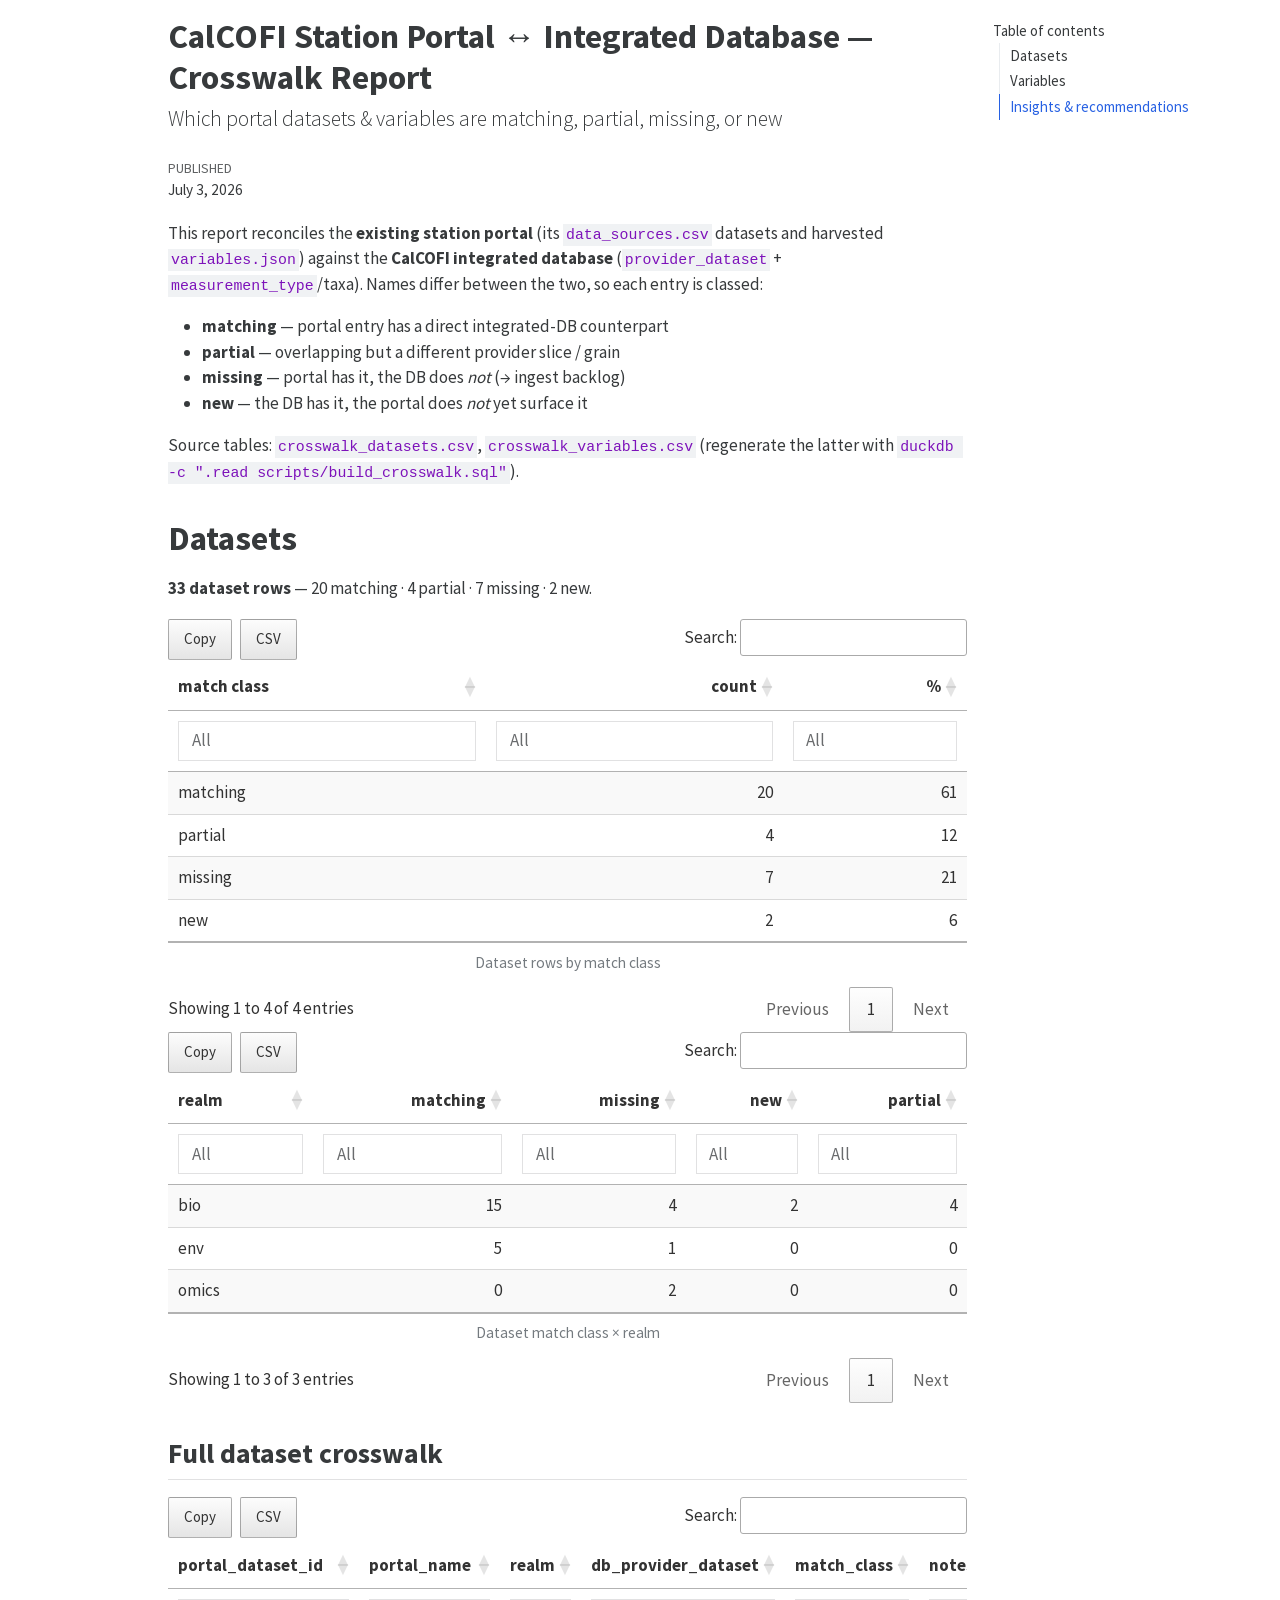
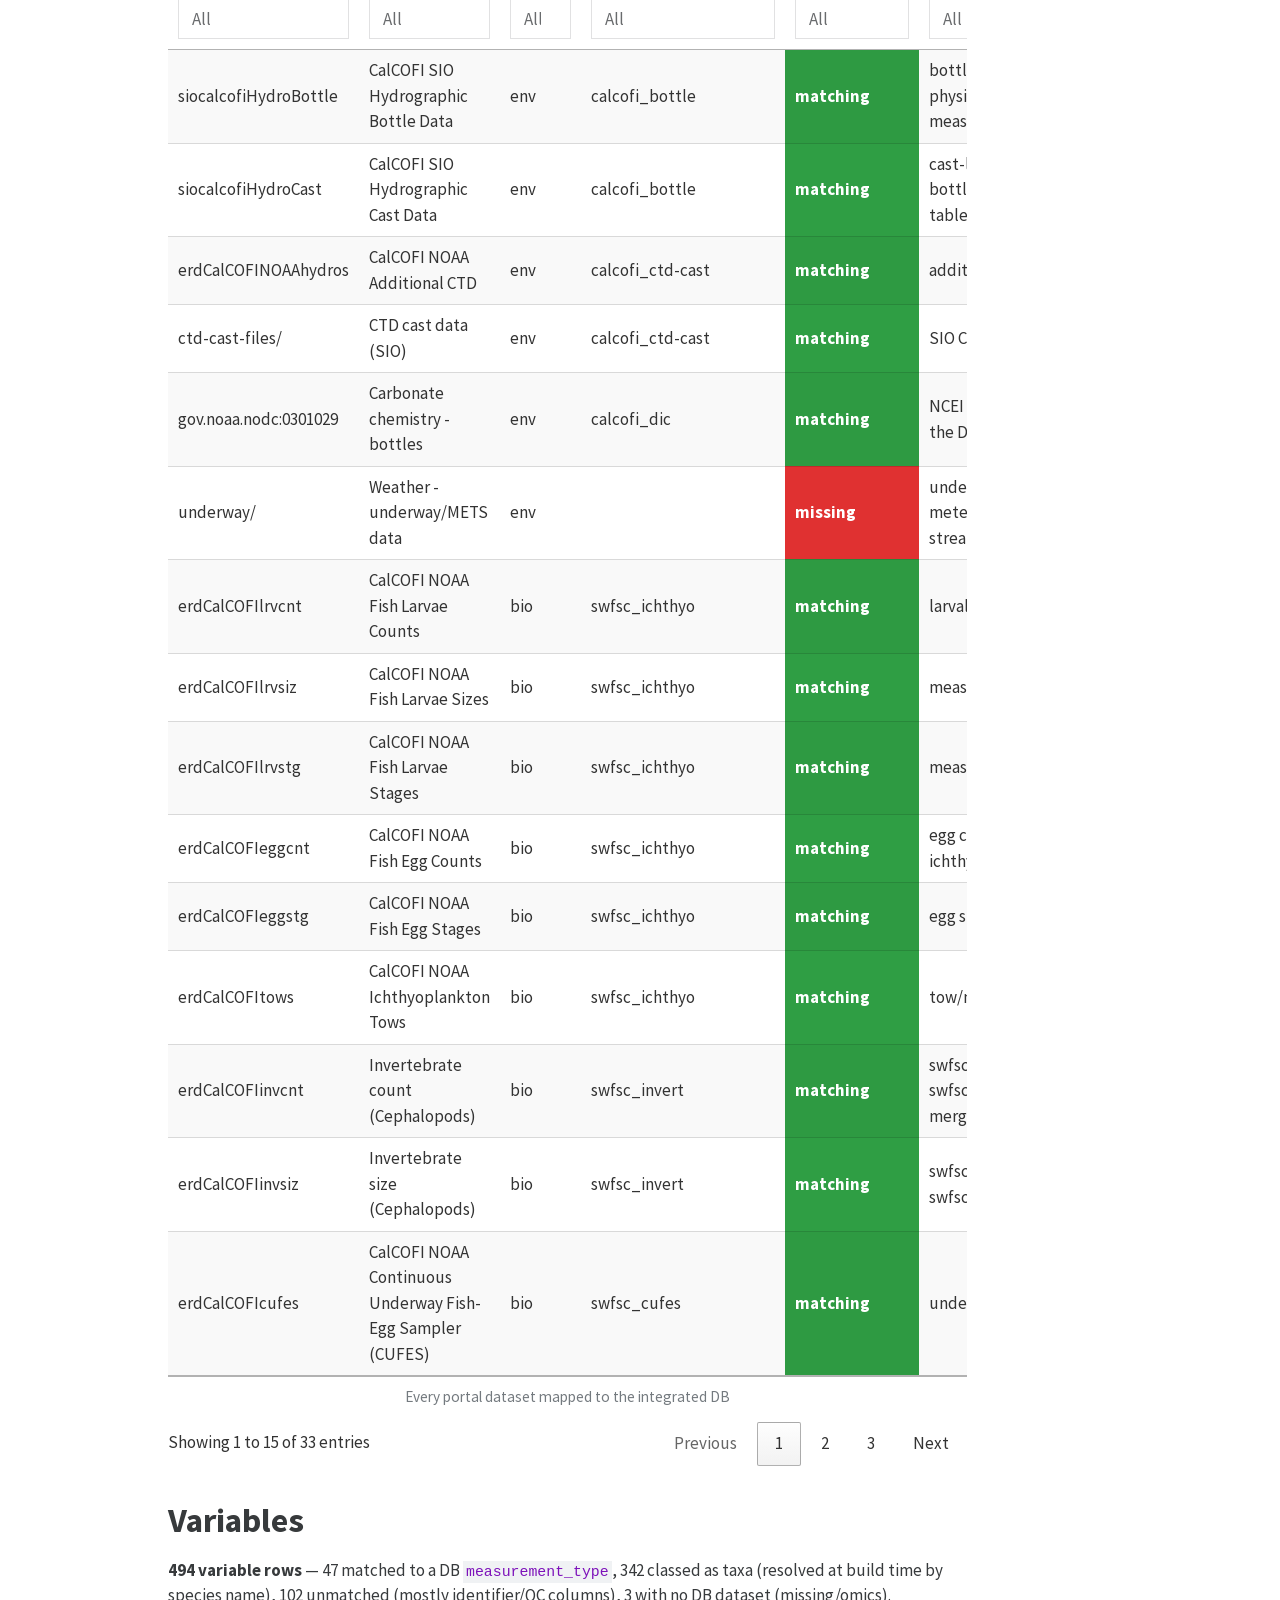
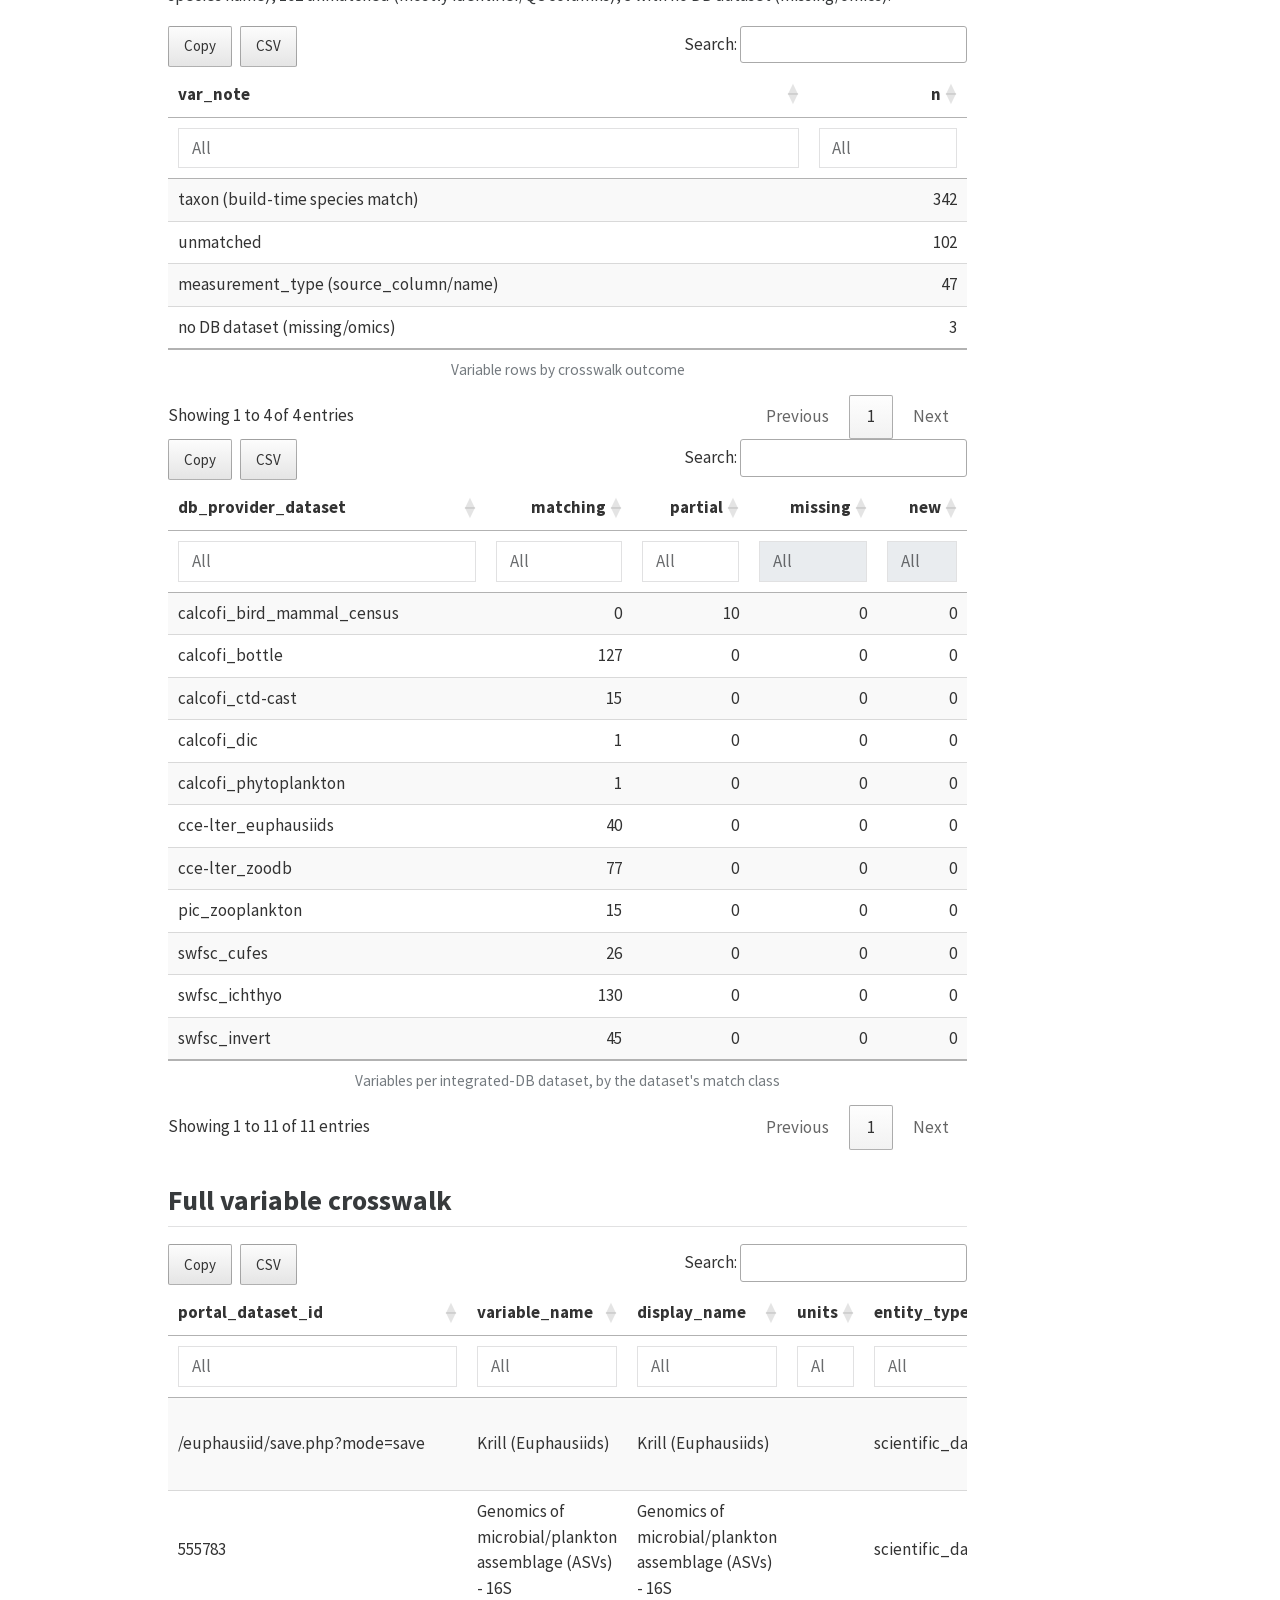
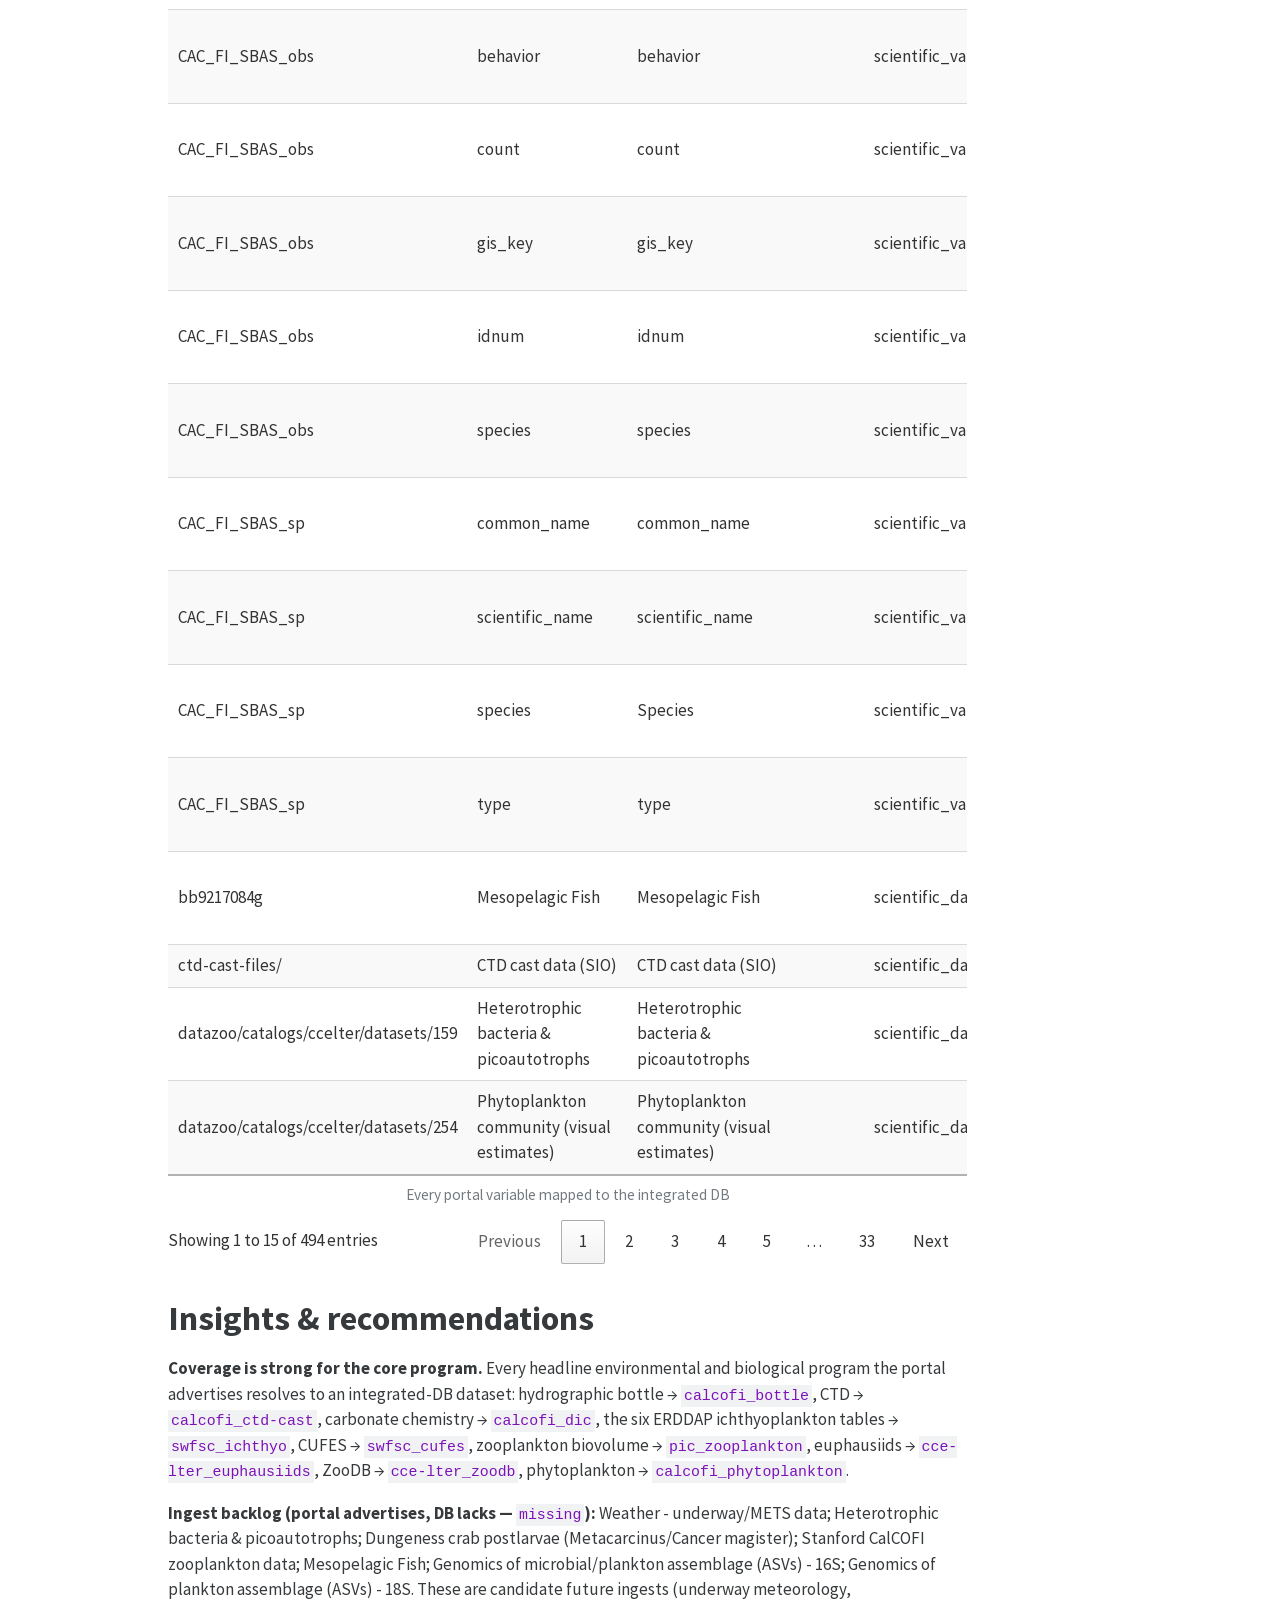
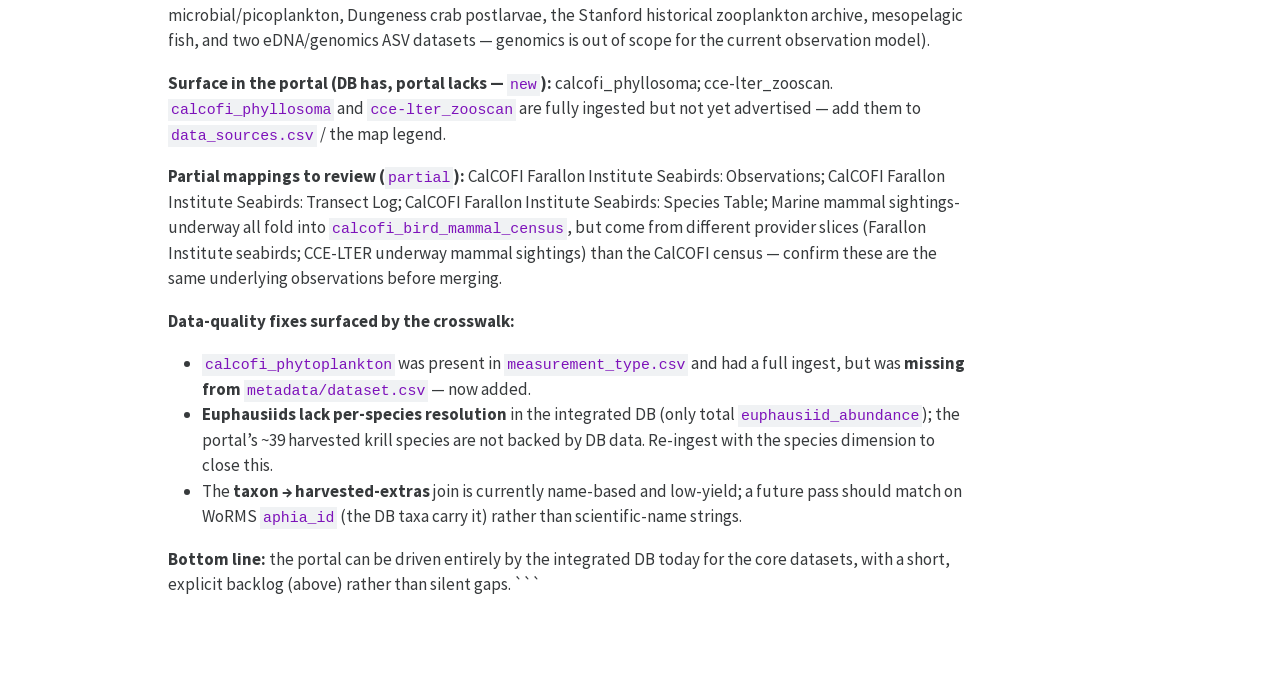
==== public/data/crosswalk_report.html @ acadf956 "mv report" ====
<!DOCTYPE html>
<html xmlns="http://www.w3.org/1999/xhtml" lang="en" xml:lang="en"><head>

<meta charset="utf-8">
<meta name="generator" content="quarto-1.8.25">

<meta name="viewport" content="width=device-width, initial-scale=1.0, user-scalable=yes">

<meta name="dcterms.date" content="2026-07-03">

<title>CalCOFI Station Portal ↔ Integrated Database — Crosswalk Report</title>
<style>
code{white-space: pre-wrap;}
span.smallcaps{font-variant: small-caps;}
div.columns{display: flex; gap: min(4vw, 1.5em);}
div.column{flex: auto; overflow-x: auto;}
div.hanging-indent{margin-left: 1.5em; text-indent: -1.5em;}
ul.task-list{list-style: none;}
ul.task-list li input[type="checkbox"] {
width: 0.8em;
margin: 0 0.8em 0.2em -1em;  vertical-align: middle;
}
</style>


<script>/*!
 * clipboard.js v2.0.11
 * https://clipboardjs.com/
 *
 * Licensed MIT © Zeno Rocha
 */
!function(t,e){"object"==typeof exports&&"object"==typeof module?module.exports=e():"function"==typeof define&&define.amd?define([],e):"object"==typeof exports?exports.ClipboardJS=e():t.ClipboardJS=e()}(this,function(){return n={686:function(t,e,n){"use strict";n.d(e,{default:function(){return b}});var e=n(279),i=n.n(e),e=n(370),u=n.n(e),e=n(817),r=n.n(e);function c(t){try{return document.execCommand(t)}catch(t){return}}var a=function(t){t=r()(t);return c("cut"),t};function o(t,e){var n,o,t=(n=t,o="rtl"===document.documentElement.getAttribute("dir"),(t=document.createElement("textarea")).style.fontSize="12pt",t.style.border="0",t.style.padding="0",t.style.margin="0",t.style.position="absolute",t.style[o?"right":"left"]="-9999px",o=window.pageYOffset||document.documentElement.scrollTop,t.style.top="".concat(o,"px"),t.setAttribute("readonly",""),t.value=n,t);return e.container.appendChild(t),e=r()(t),c("copy"),t.remove(),e}var f=function(t){var e=1<arguments.length&&void 0!==arguments[1]?arguments[1]:{container:document.body},n="";return"string"==typeof t?n=o(t,e):t instanceof HTMLInputElement&&!["text","search","url","tel","password"].includes(null==t?void 0:t.type)?n=o(t.value,e):(n=r()(t),c("copy")),n};function l(t){return(l="function"==typeof Symbol&&"symbol"==typeof Symbol.iterator?function(t){return typeof t}:function(t){return t&&"function"==typeof Symbol&&t.constructor===Symbol&&t!==Symbol.prototype?"symbol":typeof t})(t)}var s=function(){var t=0<arguments.length&&void 0!==arguments[0]?arguments[0]:{},e=t.action,n=void 0===e?"copy":e,o=t.container,e=t.target,t=t.text;if("copy"!==n&&"cut"!==n)throw new Error('Invalid "action" value, use either "copy" or "cut"');if(void 0!==e){if(!e||"object"!==l(e)||1!==e.nodeType)throw new Error('Invalid "target" value, use a valid Element');if("copy"===n&&e.hasAttribute("disabled"))throw new Error('Invalid "target" attribute. Please use "readonly" instead of "disabled" attribute');if("cut"===n&&(e.hasAttribute("readonly")||e.hasAttribute("disabled")))throw new Error('Invalid "target" attribute. You can\'t cut text from elements with "readonly" or "disabled" attributes')}return t?f(t,{container:o}):e?"cut"===n?a(e):f(e,{container:o}):void 0};function p(t){return(p="function"==typeof Symbol&&"symbol"==typeof Symbol.iterator?function(t){return typeof t}:function(t){return t&&"function"==typeof Symbol&&t.constructor===Symbol&&t!==Symbol.prototype?"symbol":typeof t})(t)}function d(t,e){for(var n=0;n<e.length;n++){var o=e[n];o.enumerable=o.enumerable||!1,o.configurable=!0,"value"in o&&(o.writable=!0),Object.defineProperty(t,o.key,o)}}function y(t,e){return(y=Object.setPrototypeOf||function(t,e){return t.__proto__=e,t})(t,e)}function h(n){var o=function(){if("undefined"==typeof Reflect||!Reflect.construct)return!1;if(Reflect.construct.sham)return!1;if("function"==typeof Proxy)return!0;try{return Date.prototype.toString.call(Reflect.construct(Date,[],function(){})),!0}catch(t){return!1}}();return function(){var t,e=v(n);return t=o?(t=v(this).constructor,Reflect.construct(e,arguments,t)):e.apply(this,arguments),e=this,!(t=t)||"object"!==p(t)&&"function"!=typeof t?function(t){if(void 0!==t)return t;throw new ReferenceError("this hasn't been initialised - super() hasn't been called")}(e):t}}function v(t){return(v=Object.setPrototypeOf?Object.getPrototypeOf:function(t){return t.__proto__||Object.getPrototypeOf(t)})(t)}function m(t,e){t="data-clipboard-".concat(t);if(e.hasAttribute(t))return e.getAttribute(t)}var b=function(){!function(t,e){if("function"!=typeof e&&null!==e)throw new TypeError("Super expression must either be null or a function");t.prototype=Object.create(e&&e.prototype,{constructor:{value:t,writable:!0,configurable:!0}}),e&&y(t,e)}(r,i());var t,e,n,o=h(r);function r(t,e){var n;return function(t){if(!(t instanceof r))throw new TypeError("Cannot call a class as a function")}(this),(n=o.call(this)).resolveOptions(e),n.listenClick(t),n}return t=r,n=[{key:"copy",value:function(t){var e=1<arguments.length&&void 0!==arguments[1]?arguments[1]:{container:document.body};return f(t,e)}},{key:"cut",value:function(t){return a(t)}},{key:"isSupported",value:function(){var t=0<arguments.length&&void 0!==arguments[0]?arguments[0]:["copy","cut"],t="string"==typeof t?[t]:t,e=!!document.queryCommandSupported;return t.forEach(function(t){e=e&&!!document.queryCommandSupported(t)}),e}}],(e=[{key:"resolveOptions",value:function(){var t=0<arguments.length&&void 0!==arguments[0]?arguments[0]:{};this.action="function"==typeof t.action?t.action:this.defaultAction,this.target="function"==typeof t.target?t.target:this.defaultTarget,this.text="function"==typeof t.text?t.text:this.defaultText,this.container="object"===p(t.container)?t.container:document.body}},{key:"listenClick",value:function(t){var e=this;this.listener=u()(t,"click",function(t){return e.onClick(t)})}},{key:"onClick",value:function(t){var e=t.delegateTarget||t.currentTarget,n=this.action(e)||"copy",t=s({action:n,container:this.container,target:this.target(e),text:this.text(e)});this.emit(t?"success":"error",{action:n,text:t,trigger:e,clearSelection:function(){e&&e.focus(),window.getSelection().removeAllRanges()}})}},{key:"defaultAction",value:function(t){return m("action",t)}},{key:"defaultTarget",value:function(t){t=m("target",t);if(t)return document.querySelector(t)}},{key:"defaultText",value:function(t){return m("text",t)}},{key:"destroy",value:function(){this.listener.destroy()}}])&&d(t.prototype,e),n&&d(t,n),r}()},828:function(t){var e;"undefined"==typeof Element||Element.prototype.matches||((e=Element.prototype).matches=e.matchesSelector||e.mozMatchesSelector||e.msMatchesSelector||e.oMatchesSelector||e.webkitMatchesSelector),t.exports=function(t,e){for(;t&&9!==t.nodeType;){if("function"==typeof t.matches&&t.matches(e))return t;t=t.parentNode}}},438:function(t,e,n){var u=n(828);function i(t,e,n,o,r){var i=function(e,n,t,o){return function(t){t.delegateTarget=u(t.target,n),t.delegateTarget&&o.call(e,t)}}.apply(this,arguments);return t.addEventListener(n,i,r),{destroy:function(){t.removeEventListener(n,i,r)}}}t.exports=function(t,e,n,o,r){return"function"==typeof t.addEventListener?i.apply(null,arguments):"function"==typeof n?i.bind(null,document).apply(null,arguments):("string"==typeof t&&(t=document.querySelectorAll(t)),Array.prototype.map.call(t,function(t){return i(t,e,n,o,r)}))}},879:function(t,n){n.node=function(t){return void 0!==t&&t instanceof HTMLElement&&1===t.nodeType},n.nodeList=function(t){var e=Object.prototype.toString.call(t);return void 0!==t&&("[object NodeList]"===e||"[object HTMLCollection]"===e)&&"length"in t&&(0===t.length||n.node(t[0]))},n.string=function(t){return"string"==typeof t||t instanceof String},n.fn=function(t){return"[object Function]"===Object.prototype.toString.call(t)}},370:function(t,e,n){var f=n(879),l=n(438);t.exports=function(t,e,n){if(!t&&!e&&!n)throw new Error("Missing required arguments");if(!f.string(e))throw new TypeError("Second argument must be a String");if(!f.fn(n))throw new TypeError("Third argument must be a Function");if(f.node(t))return c=e,a=n,(u=t).addEventListener(c,a),{destroy:function(){u.removeEventListener(c,a)}};if(f.nodeList(t))return o=t,r=e,i=n,Array.prototype.forEach.call(o,function(t){t.addEventListener(r,i)}),{destroy:function(){Array.prototype.forEach.call(o,function(t){t.removeEventListener(r,i)})}};if(f.string(t))return t=t,e=e,n=n,l(document.body,t,e,n);throw new TypeError("First argument must be a String, HTMLElement, HTMLCollection, or NodeList");var o,r,i,u,c,a}},817:function(t){t.exports=function(t){var e,n="SELECT"===t.nodeName?(t.focus(),t.value):"INPUT"===t.nodeName||"TEXTAREA"===t.nodeName?((e=t.hasAttribute("readonly"))||t.setAttribute("readonly",""),t.select(),t.setSelectionRange(0,t.value.length),e||t.removeAttribute("readonly"),t.value):(t.hasAttribute("contenteditable")&&t.focus(),n=window.getSelection(),(e=document.createRange()).selectNodeContents(t),n.removeAllRanges(),n.addRange(e),n.toString());return n}},279:function(t){function e(){}e.prototype={on:function(t,e,n){var o=this.e||(this.e={});return(o[t]||(o[t]=[])).push({fn:e,ctx:n}),this},once:function(t,e,n){var o=this;function r(){o.off(t,r),e.apply(n,arguments)}return r._=e,this.on(t,r,n)},emit:function(t){for(var e=[].slice.call(arguments,1),n=((this.e||(this.e={}))[t]||[]).slice(),o=0,r=n.length;o<r;o++)n[o].fn.apply(n[o].ctx,e);return this},off:function(t,e){var n=this.e||(this.e={}),o=n[t],r=[];if(o&&e)for(var i=0,u=o.length;i<u;i++)o[i].fn!==e&&o[i].fn._!==e&&r.push(o[i]);return r.length?n[t]=r:delete n[t],this}},t.exports=e,t.exports.TinyEmitter=e}},r={},o.n=function(t){var e=t&&t.__esModule?function(){return t.default}:function(){return t};return o.d(e,{a:e}),e},o.d=function(t,e){for(var n in e)o.o(e,n)&&!o.o(t,n)&&Object.defineProperty(t,n,{enumerable:!0,get:e[n]})},o.o=function(t,e){return Object.prototype.hasOwnProperty.call(t,e)},o(686).default;function o(t){if(r[t])return r[t].exports;var e=r[t]={exports:{}};return n[t](e,e.exports,o),e.exports}var n,r});</script>
<script src="[data-uri]" type="module"></script>
<script src="[data-uri]" type="module"></script>
<script src="[data-uri]" type="module"></script>
<script>/**
 * @popperjs/core v2.11.7 - MIT License
 */

!function(e,t){"object"==typeof exports&&"undefined"!=typeof module?t(exports):"function"==typeof define&&define.amd?define(["exports"],t):t((e="undefined"!=typeof globalThis?globalThis:e||self).Popper={})}(this,(function(e){"use strict";function t(e){if(null==e)return window;if("[object Window]"!==e.toString()){var t=e.ownerDocument;return t&&t.defaultView||window}return e}function n(e){return e instanceof t(e).Element||e instanceof Element}function r(e){return e instanceof t(e).HTMLElement||e instanceof HTMLElement}function o(e){return"undefined"!=typeof ShadowRoot&&(e instanceof t(e).ShadowRoot||e instanceof ShadowRoot)}var i=Math.max,a=Math.min,s=Math.round;function f(){var e=navigator.userAgentData;return null!=e&&e.brands&&Array.isArray(e.brands)?e.brands.map((function(e){return e.brand+"/"+e.version})).join(" "):navigator.userAgent}function c(){return!/^((?!chrome|android).)*safari/i.test(f())}function p(e,o,i){void 0===o&&(o=!1),void 0===i&&(i=!1);var a=e.getBoundingClientRect(),f=1,p=1;o&&r(e)&&(f=e.offsetWidth>0&&s(a.width)/e.offsetWidth||1,p=e.offsetHeight>0&&s(a.height)/e.offsetHeight||1);var u=(n(e)?t(e):window).visualViewport,l=!c()&&i,d=(a.left+(l&&u?u.offsetLeft:0))/f,h=(a.top+(l&&u?u.offsetTop:0))/p,m=a.width/f,v=a.height/p;return{width:m,height:v,top:h,right:d+m,bottom:h+v,left:d,x:d,y:h}}function u(e){var n=t(e);return{scrollLeft:n.pageXOffset,scrollTop:n.pageYOffset}}function l(e){return e?(e.nodeName||"").toLowerCase():null}function d(e){return((n(e)?e.ownerDocument:e.document)||window.document).documentElement}function h(e){return p(d(e)).left+u(e).scrollLeft}function m(e){return t(e).getComputedStyle(e)}function v(e){var t=m(e),n=t.overflow,r=t.overflowX,o=t.overflowY;return/auto|scroll|overlay|hidden/.test(n+o+r)}function y(e,n,o){void 0===o&&(o=!1);var i,a,f=r(n),c=r(n)&&function(e){var t=e.getBoundingClientRect(),n=s(t.width)/e.offsetWidth||1,r=s(t.height)/e.offsetHeight||1;return 1!==n||1!==r}(n),m=d(n),y=p(e,c,o),g={scrollLeft:0,scrollTop:0},b={x:0,y:0};return(f||!f&&!o)&&(("body"!==l(n)||v(m))&&(g=(i=n)!==t(i)&&r(i)?{scrollLeft:(a=i).scrollLeft,scrollTop:a.scrollTop}:u(i)),r(n)?((b=p(n,!0)).x+=n.clientLeft,b.y+=n.clientTop):m&&(b.x=h(m))),{x:y.left+g.scrollLeft-b.x,y:y.top+g.scrollTop-b.y,width:y.width,height:y.height}}function g(e){var t=p(e),n=e.offsetWidth,r=e.offsetHeight;return Math.abs(t.width-n)<=1&&(n=t.width),Math.abs(t.height-r)<=1&&(r=t.height),{x:e.offsetLeft,y:e.offsetTop,width:n,height:r}}function b(e){return"html"===l(e)?e:e.assignedSlot||e.parentNode||(o(e)?e.host:null)||d(e)}function x(e){return["html","body","#document"].indexOf(l(e))>=0?e.ownerDocument.body:r(e)&&v(e)?e:x(b(e))}function w(e,n){var r;void 0===n&&(n=[]);var o=x(e),i=o===(null==(r=e.ownerDocument)?void 0:r.body),a=t(o),s=i?[a].concat(a.visualViewport||[],v(o)?o:[]):o,f=n.concat(s);return i?f:f.concat(w(b(s)))}function O(e){return["table","td","th"].indexOf(l(e))>=0}function j(e){return r(e)&&"fixed"!==m(e).position?e.offsetParent:null}function E(e){for(var n=t(e),i=j(e);i&&O(i)&&"static"===m(i).position;)i=j(i);return i&&("html"===l(i)||"body"===l(i)&&"static"===m(i).position)?n:i||function(e){var t=/firefox/i.test(f());if(/Trident/i.test(f())&&r(e)&&"fixed"===m(e).position)return null;var n=b(e);for(o(n)&&(n=n.host);r(n)&&["html","body"].indexOf(l(n))<0;){var i=m(n);if("none"!==i.transform||"none"!==i.perspective||"paint"===i.contain||-1!==["transform","perspective"].indexOf(i.willChange)||t&&"filter"===i.willChange||t&&i.filter&&"none"!==i.filter)return n;n=n.parentNode}return null}(e)||n}var D="top",A="bottom",L="right",P="left",M="auto",k=[D,A,L,P],W="start",B="end",H="viewport",T="popper",R=k.reduce((function(e,t){return e.concat([t+"-"+W,t+"-"+B])}),[]),S=[].concat(k,[M]).reduce((function(e,t){return e.concat([t,t+"-"+W,t+"-"+B])}),[]),V=["beforeRead","read","afterRead","beforeMain","main","afterMain","beforeWrite","write","afterWrite"];function q(e){var t=new Map,n=new Set,r=[];function o(e){n.add(e.name),[].concat(e.requires||[],e.requiresIfExists||[]).forEach((function(e){if(!n.has(e)){var r=t.get(e);r&&o(r)}})),r.push(e)}return e.forEach((function(e){t.set(e.name,e)})),e.forEach((function(e){n.has(e.name)||o(e)})),r}function C(e){return e.split("-")[0]}function N(e,t){var n=t.getRootNode&&t.getRootNode();if(e.contains(t))return!0;if(n&&o(n)){var r=t;do{if(r&&e.isSameNode(r))return!0;r=r.parentNode||r.host}while(r)}return!1}function I(e){return Object.assign({},e,{left:e.x,top:e.y,right:e.x+e.width,bottom:e.y+e.height})}function _(e,r,o){return r===H?I(function(e,n){var r=t(e),o=d(e),i=r.visualViewport,a=o.clientWidth,s=o.clientHeight,f=0,p=0;if(i){a=i.width,s=i.height;var u=c();(u||!u&&"fixed"===n)&&(f=i.offsetLeft,p=i.offsetTop)}return{width:a,height:s,x:f+h(e),y:p}}(e,o)):n(r)?function(e,t){var n=p(e,!1,"fixed"===t);return n.top=n.top+e.clientTop,n.left=n.left+e.clientLeft,n.bottom=n.top+e.clientHeight,n.right=n.left+e.clientWidth,n.width=e.clientWidth,n.height=e.clientHeight,n.x=n.left,n.y=n.top,n}(r,o):I(function(e){var t,n=d(e),r=u(e),o=null==(t=e.ownerDocument)?void 0:t.body,a=i(n.scrollWidth,n.clientWidth,o?o.scrollWidth:0,o?o.clientWidth:0),s=i(n.scrollHeight,n.clientHeight,o?o.scrollHeight:0,o?o.clientHeight:0),f=-r.scrollLeft+h(e),c=-r.scrollTop;return"rtl"===m(o||n).direction&&(f+=i(n.clientWidth,o?o.clientWidth:0)-a),{width:a,height:s,x:f,y:c}}(d(e)))}function F(e,t,o,s){var f="clippingParents"===t?function(e){var t=w(b(e)),o=["absolute","fixed"].indexOf(m(e).position)>=0&&r(e)?E(e):e;return n(o)?t.filter((function(e){return n(e)&&N(e,o)&&"body"!==l(e)})):[]}(e):[].concat(t),c=[].concat(f,[o]),p=c[0],u=c.reduce((function(t,n){var r=_(e,n,s);return t.top=i(r.top,t.top),t.right=a(r.right,t.right),t.bottom=a(r.bottom,t.bottom),t.left=i(r.left,t.left),t}),_(e,p,s));return u.width=u.right-u.left,u.height=u.bottom-u.top,u.x=u.left,u.y=u.top,u}function U(e){return e.split("-")[1]}function z(e){return["top","bottom"].indexOf(e)>=0?"x":"y"}function X(e){var t,n=e.reference,r=e.element,o=e.placement,i=o?C(o):null,a=o?U(o):null,s=n.x+n.width/2-r.width/2,f=n.y+n.height/2-r.height/2;switch(i){case D:t={x:s,y:n.y-r.height};break;case A:t={x:s,y:n.y+n.height};break;case L:t={x:n.x+n.width,y:f};break;case P:t={x:n.x-r.width,y:f};break;default:t={x:n.x,y:n.y}}var c=i?z(i):null;if(null!=c){var p="y"===c?"height":"width";switch(a){case W:t[c]=t[c]-(n[p]/2-r[p]/2);break;case B:t[c]=t[c]+(n[p]/2-r[p]/2)}}return t}function Y(e){return Object.assign({},{top:0,right:0,bottom:0,left:0},e)}function G(e,t){return t.reduce((function(t,n){return t[n]=e,t}),{})}function J(e,t){void 0===t&&(t={});var r=t,o=r.placement,i=void 0===o?e.placement:o,a=r.strategy,s=void 0===a?e.strategy:a,f=r.boundary,c=void 0===f?"clippingParents":f,u=r.rootBoundary,l=void 0===u?H:u,h=r.elementContext,m=void 0===h?T:h,v=r.altBoundary,y=void 0!==v&&v,g=r.padding,b=void 0===g?0:g,x=Y("number"!=typeof b?b:G(b,k)),w=m===T?"reference":T,O=e.rects.popper,j=e.elements[y?w:m],E=F(n(j)?j:j.contextElement||d(e.elements.popper),c,l,s),P=p(e.elements.reference),M=X({reference:P,element:O,strategy:"absolute",placement:i}),W=I(Object.assign({},O,M)),B=m===T?W:P,R={top:E.top-B.top+x.top,bottom:B.bottom-E.bottom+x.bottom,left:E.left-B.left+x.left,right:B.right-E.right+x.right},S=e.modifiersData.offset;if(m===T&&S){var V=S[i];Object.keys(R).forEach((function(e){var t=[L,A].indexOf(e)>=0?1:-1,n=[D,A].indexOf(e)>=0?"y":"x";R[e]+=V[n]*t}))}return R}var K={placement:"bottom",modifiers:[],strategy:"absolute"};function Q(){for(var e=arguments.length,t=new Array(e),n=0;n<e;n++)t[n]=arguments[n];return!t.some((function(e){return!(e&&"function"==typeof e.getBoundingClientRect)}))}function Z(e){void 0===e&&(e={});var t=e,r=t.defaultModifiers,o=void 0===r?[]:r,i=t.defaultOptions,a=void 0===i?K:i;return function(e,t,r){void 0===r&&(r=a);var i,s,f={placement:"bottom",orderedModifiers:[],options:Object.assign({},K,a),modifiersData:{},elements:{reference:e,popper:t},attributes:{},styles:{}},c=[],p=!1,u={state:f,setOptions:function(r){var i="function"==typeof r?r(f.options):r;l(),f.options=Object.assign({},a,f.options,i),f.scrollParents={reference:n(e)?w(e):e.contextElement?w(e.contextElement):[],popper:w(t)};var s,p,d=function(e){var t=q(e);return V.reduce((function(e,n){return e.concat(t.filter((function(e){return e.phase===n})))}),[])}((s=[].concat(o,f.options.modifiers),p=s.reduce((function(e,t){var n=e[t.name];return e[t.name]=n?Object.assign({},n,t,{options:Object.assign({},n.options,t.options),data:Object.assign({},n.data,t.data)}):t,e}),{}),Object.keys(p).map((function(e){return p[e]}))));return f.orderedModifiers=d.filter((function(e){return e.enabled})),f.orderedModifiers.forEach((function(e){var t=e.name,n=e.options,r=void 0===n?{}:n,o=e.effect;if("function"==typeof o){var i=o({state:f,name:t,instance:u,options:r}),a=function(){};c.push(i||a)}})),u.update()},forceUpdate:function(){if(!p){var e=f.elements,t=e.reference,n=e.popper;if(Q(t,n)){f.rects={reference:y(t,E(n),"fixed"===f.options.strategy),popper:g(n)},f.reset=!1,f.placement=f.options.placement,f.orderedModifiers.forEach((function(e){return f.modifiersData[e.name]=Object.assign({},e.data)}));for(var r=0;r<f.orderedModifiers.length;r++)if(!0!==f.reset){var o=f.orderedModifiers[r],i=o.fn,a=o.options,s=void 0===a?{}:a,c=o.name;"function"==typeof i&&(f=i({state:f,options:s,name:c,instance:u})||f)}else f.reset=!1,r=-1}}},update:(i=function(){return new Promise((function(e){u.forceUpdate(),e(f)}))},function(){return s||(s=new Promise((function(e){Promise.resolve().then((function(){s=void 0,e(i())}))}))),s}),destroy:function(){l(),p=!0}};if(!Q(e,t))return u;function l(){c.forEach((function(e){return e()})),c=[]}return u.setOptions(r).then((function(e){!p&&r.onFirstUpdate&&r.onFirstUpdate(e)})),u}}var $={passive:!0};var ee={name:"eventListeners",enabled:!0,phase:"write",fn:function(){},effect:function(e){var n=e.state,r=e.instance,o=e.options,i=o.scroll,a=void 0===i||i,s=o.resize,f=void 0===s||s,c=t(n.elements.popper),p=[].concat(n.scrollParents.reference,n.scrollParents.popper);return a&&p.forEach((function(e){e.addEventListener("scroll",r.update,$)})),f&&c.addEventListener("resize",r.update,$),function(){a&&p.forEach((function(e){e.removeEventListener("scroll",r.update,$)})),f&&c.removeEventListener("resize",r.update,$)}},data:{}};var te={name:"popperOffsets",enabled:!0,phase:"read",fn:function(e){var t=e.state,n=e.name;t.modifiersData[n]=X({reference:t.rects.reference,element:t.rects.popper,strategy:"absolute",placement:t.placement})},data:{}},ne={top:"auto",right:"auto",bottom:"auto",left:"auto"};function re(e){var n,r=e.popper,o=e.popperRect,i=e.placement,a=e.variation,f=e.offsets,c=e.position,p=e.gpuAcceleration,u=e.adaptive,l=e.roundOffsets,h=e.isFixed,v=f.x,y=void 0===v?0:v,g=f.y,b=void 0===g?0:g,x="function"==typeof l?l({x:y,y:b}):{x:y,y:b};y=x.x,b=x.y;var w=f.hasOwnProperty("x"),O=f.hasOwnProperty("y"),j=P,M=D,k=window;if(u){var W=E(r),H="clientHeight",T="clientWidth";if(W===t(r)&&"static"!==m(W=d(r)).position&&"absolute"===c&&(H="scrollHeight",T="scrollWidth"),W=W,i===D||(i===P||i===L)&&a===B)M=A,b-=(h&&W===k&&k.visualViewport?k.visualViewport.height:W[H])-o.height,b*=p?1:-1;if(i===P||(i===D||i===A)&&a===B)j=L,y-=(h&&W===k&&k.visualViewport?k.visualViewport.width:W[T])-o.width,y*=p?1:-1}var R,S=Object.assign({position:c},u&&ne),V=!0===l?function(e,t){var n=e.x,r=e.y,o=t.devicePixelRatio||1;return{x:s(n*o)/o||0,y:s(r*o)/o||0}}({x:y,y:b},t(r)):{x:y,y:b};return y=V.x,b=V.y,p?Object.assign({},S,((R={})[M]=O?"0":"",R[j]=w?"0":"",R.transform=(k.devicePixelRatio||1)<=1?"translate("+y+"px, "+b+"px)":"translate3d("+y+"px, "+b+"px, 0)",R)):Object.assign({},S,((n={})[M]=O?b+"px":"",n[j]=w?y+"px":"",n.transform="",n))}var oe={name:"computeStyles",enabled:!0,phase:"beforeWrite",fn:function(e){var t=e.state,n=e.options,r=n.gpuAcceleration,o=void 0===r||r,i=n.adaptive,a=void 0===i||i,s=n.roundOffsets,f=void 0===s||s,c={placement:C(t.placement),variation:U(t.placement),popper:t.elements.popper,popperRect:t.rects.popper,gpuAcceleration:o,isFixed:"fixed"===t.options.strategy};null!=t.modifiersData.popperOffsets&&(t.styles.popper=Object.assign({},t.styles.popper,re(Object.assign({},c,{offsets:t.modifiersData.popperOffsets,position:t.options.strategy,adaptive:a,roundOffsets:f})))),null!=t.modifiersData.arrow&&(t.styles.arrow=Object.assign({},t.styles.arrow,re(Object.assign({},c,{offsets:t.modifiersData.arrow,position:"absolute",adaptive:!1,roundOffsets:f})))),t.attributes.popper=Object.assign({},t.attributes.popper,{"data-popper-placement":t.placement})},data:{}};var ie={name:"applyStyles",enabled:!0,phase:"write",fn:function(e){var t=e.state;Object.keys(t.elements).forEach((function(e){var n=t.styles[e]||{},o=t.attributes[e]||{},i=t.elements[e];r(i)&&l(i)&&(Object.assign(i.style,n),Object.keys(o).forEach((function(e){var t=o[e];!1===t?i.removeAttribute(e):i.setAttribute(e,!0===t?"":t)})))}))},effect:function(e){var t=e.state,n={popper:{position:t.options.strategy,left:"0",top:"0",margin:"0"},arrow:{position:"absolute"},reference:{}};return Object.assign(t.elements.popper.style,n.popper),t.styles=n,t.elements.arrow&&Object.assign(t.elements.arrow.style,n.arrow),function(){Object.keys(t.elements).forEach((function(e){var o=t.elements[e],i=t.attributes[e]||{},a=Object.keys(t.styles.hasOwnProperty(e)?t.styles[e]:n[e]).reduce((function(e,t){return e[t]="",e}),{});r(o)&&l(o)&&(Object.assign(o.style,a),Object.keys(i).forEach((function(e){o.removeAttribute(e)})))}))}},requires:["computeStyles"]};var ae={name:"offset",enabled:!0,phase:"main",requires:["popperOffsets"],fn:function(e){var t=e.state,n=e.options,r=e.name,o=n.offset,i=void 0===o?[0,0]:o,a=S.reduce((function(e,n){return e[n]=function(e,t,n){var r=C(e),o=[P,D].indexOf(r)>=0?-1:1,i="function"==typeof n?n(Object.assign({},t,{placement:e})):n,a=i[0],s=i[1];return a=a||0,s=(s||0)*o,[P,L].indexOf(r)>=0?{x:s,y:a}:{x:a,y:s}}(n,t.rects,i),e}),{}),s=a[t.placement],f=s.x,c=s.y;null!=t.modifiersData.popperOffsets&&(t.modifiersData.popperOffsets.x+=f,t.modifiersData.popperOffsets.y+=c),t.modifiersData[r]=a}},se={left:"right",right:"left",bottom:"top",top:"bottom"};function fe(e){return e.replace(/left|right|bottom|top/g,(function(e){return se[e]}))}var ce={start:"end",end:"start"};function pe(e){return e.replace(/start|end/g,(function(e){return ce[e]}))}function ue(e,t){void 0===t&&(t={});var n=t,r=n.placement,o=n.boundary,i=n.rootBoundary,a=n.padding,s=n.flipVariations,f=n.allowedAutoPlacements,c=void 0===f?S:f,p=U(r),u=p?s?R:R.filter((function(e){return U(e)===p})):k,l=u.filter((function(e){return c.indexOf(e)>=0}));0===l.length&&(l=u);var d=l.reduce((function(t,n){return t[n]=J(e,{placement:n,boundary:o,rootBoundary:i,padding:a})[C(n)],t}),{});return Object.keys(d).sort((function(e,t){return d[e]-d[t]}))}var le={name:"flip",enabled:!0,phase:"main",fn:function(e){var t=e.state,n=e.options,r=e.name;if(!t.modifiersData[r]._skip){for(var o=n.mainAxis,i=void 0===o||o,a=n.altAxis,s=void 0===a||a,f=n.fallbackPlacements,c=n.padding,p=n.boundary,u=n.rootBoundary,l=n.altBoundary,d=n.flipVariations,h=void 0===d||d,m=n.allowedAutoPlacements,v=t.options.placement,y=C(v),g=f||(y===v||!h?[fe(v)]:function(e){if(C(e)===M)return[];var t=fe(e);return[pe(e),t,pe(t)]}(v)),b=[v].concat(g).reduce((function(e,n){return e.concat(C(n)===M?ue(t,{placement:n,boundary:p,rootBoundary:u,padding:c,flipVariations:h,allowedAutoPlacements:m}):n)}),[]),x=t.rects.reference,w=t.rects.popper,O=new Map,j=!0,E=b[0],k=0;k<b.length;k++){var B=b[k],H=C(B),T=U(B)===W,R=[D,A].indexOf(H)>=0,S=R?"width":"height",V=J(t,{placement:B,boundary:p,rootBoundary:u,altBoundary:l,padding:c}),q=R?T?L:P:T?A:D;x[S]>w[S]&&(q=fe(q));var N=fe(q),I=[];if(i&&I.push(V[H]<=0),s&&I.push(V[q]<=0,V[N]<=0),I.every((function(e){return e}))){E=B,j=!1;break}O.set(B,I)}if(j)for(var _=function(e){var t=b.find((function(t){var n=O.get(t);if(n)return n.slice(0,e).every((function(e){return e}))}));if(t)return E=t,"break"},F=h?3:1;F>0;F--){if("break"===_(F))break}t.placement!==E&&(t.modifiersData[r]._skip=!0,t.placement=E,t.reset=!0)}},requiresIfExists:["offset"],data:{_skip:!1}};function de(e,t,n){return i(e,a(t,n))}var he={name:"preventOverflow",enabled:!0,phase:"main",fn:function(e){var t=e.state,n=e.options,r=e.name,o=n.mainAxis,s=void 0===o||o,f=n.altAxis,c=void 0!==f&&f,p=n.boundary,u=n.rootBoundary,l=n.altBoundary,d=n.padding,h=n.tether,m=void 0===h||h,v=n.tetherOffset,y=void 0===v?0:v,b=J(t,{boundary:p,rootBoundary:u,padding:d,altBoundary:l}),x=C(t.placement),w=U(t.placement),O=!w,j=z(x),M="x"===j?"y":"x",k=t.modifiersData.popperOffsets,B=t.rects.reference,H=t.rects.popper,T="function"==typeof y?y(Object.assign({},t.rects,{placement:t.placement})):y,R="number"==typeof T?{mainAxis:T,altAxis:T}:Object.assign({mainAxis:0,altAxis:0},T),S=t.modifiersData.offset?t.modifiersData.offset[t.placement]:null,V={x:0,y:0};if(k){if(s){var q,N="y"===j?D:P,I="y"===j?A:L,_="y"===j?"height":"width",F=k[j],X=F+b[N],Y=F-b[I],G=m?-H[_]/2:0,K=w===W?B[_]:H[_],Q=w===W?-H[_]:-B[_],Z=t.elements.arrow,$=m&&Z?g(Z):{width:0,height:0},ee=t.modifiersData["arrow#persistent"]?t.modifiersData["arrow#persistent"].padding:{top:0,right:0,bottom:0,left:0},te=ee[N],ne=ee[I],re=de(0,B[_],$[_]),oe=O?B[_]/2-G-re-te-R.mainAxis:K-re-te-R.mainAxis,ie=O?-B[_]/2+G+re+ne+R.mainAxis:Q+re+ne+R.mainAxis,ae=t.elements.arrow&&E(t.elements.arrow),se=ae?"y"===j?ae.clientTop||0:ae.clientLeft||0:0,fe=null!=(q=null==S?void 0:S[j])?q:0,ce=F+ie-fe,pe=de(m?a(X,F+oe-fe-se):X,F,m?i(Y,ce):Y);k[j]=pe,V[j]=pe-F}if(c){var ue,le="x"===j?D:P,he="x"===j?A:L,me=k[M],ve="y"===M?"height":"width",ye=me+b[le],ge=me-b[he],be=-1!==[D,P].indexOf(x),xe=null!=(ue=null==S?void 0:S[M])?ue:0,we=be?ye:me-B[ve]-H[ve]-xe+R.altAxis,Oe=be?me+B[ve]+H[ve]-xe-R.altAxis:ge,je=m&&be?function(e,t,n){var r=de(e,t,n);return r>n?n:r}(we,me,Oe):de(m?we:ye,me,m?Oe:ge);k[M]=je,V[M]=je-me}t.modifiersData[r]=V}},requiresIfExists:["offset"]};var me={name:"arrow",enabled:!0,phase:"main",fn:function(e){var t,n=e.state,r=e.name,o=e.options,i=n.elements.arrow,a=n.modifiersData.popperOffsets,s=C(n.placement),f=z(s),c=[P,L].indexOf(s)>=0?"height":"width";if(i&&a){var p=function(e,t){return Y("number"!=typeof(e="function"==typeof e?e(Object.assign({},t.rects,{placement:t.placement})):e)?e:G(e,k))}(o.padding,n),u=g(i),l="y"===f?D:P,d="y"===f?A:L,h=n.rects.reference[c]+n.rects.reference[f]-a[f]-n.rects.popper[c],m=a[f]-n.rects.reference[f],v=E(i),y=v?"y"===f?v.clientHeight||0:v.clientWidth||0:0,b=h/2-m/2,x=p[l],w=y-u[c]-p[d],O=y/2-u[c]/2+b,j=de(x,O,w),M=f;n.modifiersData[r]=((t={})[M]=j,t.centerOffset=j-O,t)}},effect:function(e){var t=e.state,n=e.options.element,r=void 0===n?"[data-popper-arrow]":n;null!=r&&("string"!=typeof r||(r=t.elements.popper.querySelector(r)))&&N(t.elements.popper,r)&&(t.elements.arrow=r)},requires:["popperOffsets"],requiresIfExists:["preventOverflow"]};function ve(e,t,n){return void 0===n&&(n={x:0,y:0}),{top:e.top-t.height-n.y,right:e.right-t.width+n.x,bottom:e.bottom-t.height+n.y,left:e.left-t.width-n.x}}function ye(e){return[D,L,A,P].some((function(t){return e[t]>=0}))}var ge={name:"hide",enabled:!0,phase:"main",requiresIfExists:["preventOverflow"],fn:function(e){var t=e.state,n=e.name,r=t.rects.reference,o=t.rects.popper,i=t.modifiersData.preventOverflow,a=J(t,{elementContext:"reference"}),s=J(t,{altBoundary:!0}),f=ve(a,r),c=ve(s,o,i),p=ye(f),u=ye(c);t.modifiersData[n]={referenceClippingOffsets:f,popperEscapeOffsets:c,isReferenceHidden:p,hasPopperEscaped:u},t.attributes.popper=Object.assign({},t.attributes.popper,{"data-popper-reference-hidden":p,"data-popper-escaped":u})}},be=Z({defaultModifiers:[ee,te,oe,ie]}),xe=[ee,te,oe,ie,ae,le,he,me,ge],we=Z({defaultModifiers:xe});e.applyStyles=ie,e.arrow=me,e.computeStyles=oe,e.createPopper=we,e.createPopperLite=be,e.defaultModifiers=xe,e.detectOverflow=J,e.eventListeners=ee,e.flip=le,e.hide=ge,e.offset=ae,e.popperGenerator=Z,e.popperOffsets=te,e.preventOverflow=he,Object.defineProperty(e,"__esModule",{value:!0})}));

</script>
<script>!function(e,t){"object"==typeof exports&&"undefined"!=typeof module?module.exports=t(require("@popperjs/core")):"function"==typeof define&&define.amd?define(["@popperjs/core"],t):(e=e||self).tippy=t(e.Popper)}(this,(function(e){"use strict";var t={passive:!0,capture:!0},n=function(){return document.body};function r(e,t,n){if(Array.isArray(e)){var r=e[t];return null==r?Array.isArray(n)?n[t]:n:r}return e}function o(e,t){var n={}.toString.call(e);return 0===n.indexOf("[object")&&n.indexOf(t+"]")>-1}function i(e,t){return"function"==typeof e?e.apply(void 0,t):e}function a(e,t){return 0===t?e:function(r){clearTimeout(n),n=setTimeout((function(){e(r)}),t)};var n}function s(e,t){var n=Object.assign({},e);return t.forEach((function(e){delete n[e]})),n}function u(e){return[].concat(e)}function c(e,t){-1===e.indexOf(t)&&e.push(t)}function p(e){return e.split("-")[0]}function f(e){return[].slice.call(e)}function l(e){return Object.keys(e).reduce((function(t,n){return void 0!==e[n]&&(t[n]=e[n]),t}),{})}function d(){return document.createElement("div")}function v(e){return["Element","Fragment"].some((function(t){return o(e,t)}))}function m(e){return o(e,"MouseEvent")}function g(e){return!(!e||!e._tippy||e._tippy.reference!==e)}function h(e){return v(e)?[e]:function(e){return o(e,"NodeList")}(e)?f(e):Array.isArray(e)?e:f(document.querySelectorAll(e))}function b(e,t){e.forEach((function(e){e&&(e.style.transitionDuration=t+"ms")}))}function y(e,t){e.forEach((function(e){e&&e.setAttribute("data-state",t)}))}function w(e){var t,n=u(e)[0];return null!=n&&null!=(t=n.ownerDocument)&&t.body?n.ownerDocument:document}function E(e,t,n){var r=t+"EventListener";["transitionend","webkitTransitionEnd"].forEach((function(t){e[r](t,n)}))}function O(e,t){for(var n=t;n;){var r;if(e.contains(n))return!0;n=null==n.getRootNode||null==(r=n.getRootNode())?void 0:r.host}return!1}var x={isTouch:!1},C=0;function T(){x.isTouch||(x.isTouch=!0,window.performance&&document.addEventListener("mousemove",A))}function A(){var e=performance.now();e-C<20&&(x.isTouch=!1,document.removeEventListener("mousemove",A)),C=e}function L(){var e=document.activeElement;if(g(e)){var t=e._tippy;e.blur&&!t.state.isVisible&&e.blur()}}var D=!!("undefined"!=typeof window&&"undefined"!=typeof document)&&!!window.msCrypto,R=Object.assign({appendTo:n,aria:{content:"auto",expanded:"auto"},delay:0,duration:[300,250],getReferenceClientRect:null,hideOnClick:!0,ignoreAttributes:!1,interactive:!1,interactiveBorder:2,interactiveDebounce:0,moveTransition:"",offset:[0,10],onAfterUpdate:function(){},onBeforeUpdate:function(){},onCreate:function(){},onDestroy:function(){},onHidden:function(){},onHide:function(){},onMount:function(){},onShow:function(){},onShown:function(){},onTrigger:function(){},onUntrigger:function(){},onClickOutside:function(){},placement:"top",plugins:[],popperOptions:{},render:null,showOnCreate:!1,touch:!0,trigger:"mouseenter focus",triggerTarget:null},{animateFill:!1,followCursor:!1,inlinePositioning:!1,sticky:!1},{allowHTML:!1,animation:"fade",arrow:!0,content:"",inertia:!1,maxWidth:350,role:"tooltip",theme:"",zIndex:9999}),k=Object.keys(R);function P(e){var t=(e.plugins||[]).reduce((function(t,n){var r,o=n.name,i=n.defaultValue;o&&(t[o]=void 0!==e[o]?e[o]:null!=(r=R[o])?r:i);return t}),{});return Object.assign({},e,t)}function j(e,t){var n=Object.assign({},t,{content:i(t.content,[e])},t.ignoreAttributes?{}:function(e,t){return(t?Object.keys(P(Object.assign({},R,{plugins:t}))):k).reduce((function(t,n){var r=(e.getAttribute("data-tippy-"+n)||"").trim();if(!r)return t;if("content"===n)t[n]=r;else try{t[n]=JSON.parse(r)}catch(e){t[n]=r}return t}),{})}(e,t.plugins));return n.aria=Object.assign({},R.aria,n.aria),n.aria={expanded:"auto"===n.aria.expanded?t.interactive:n.aria.expanded,content:"auto"===n.aria.content?t.interactive?null:"describedby":n.aria.content},n}function M(e,t){e.innerHTML=t}function V(e){var t=d();return!0===e?t.className="tippy-arrow":(t.className="tippy-svg-arrow",v(e)?t.appendChild(e):M(t,e)),t}function I(e,t){v(t.content)?(M(e,""),e.appendChild(t.content)):"function"!=typeof t.content&&(t.allowHTML?M(e,t.content):e.textContent=t.content)}function S(e){var t=e.firstElementChild,n=f(t.children);return{box:t,content:n.find((function(e){return e.classList.contains("tippy-content")})),arrow:n.find((function(e){return e.classList.contains("tippy-arrow")||e.classList.contains("tippy-svg-arrow")})),backdrop:n.find((function(e){return e.classList.contains("tippy-backdrop")}))}}function N(e){var t=d(),n=d();n.className="tippy-box",n.setAttribute("data-state","hidden"),n.setAttribute("tabindex","-1");var r=d();function o(n,r){var o=S(t),i=o.box,a=o.content,s=o.arrow;r.theme?i.setAttribute("data-theme",r.theme):i.removeAttribute("data-theme"),"string"==typeof r.animation?i.setAttribute("data-animation",r.animation):i.removeAttribute("data-animation"),r.inertia?i.setAttribute("data-inertia",""):i.removeAttribute("data-inertia"),i.style.maxWidth="number"==typeof r.maxWidth?r.maxWidth+"px":r.maxWidth,r.role?i.setAttribute("role",r.role):i.removeAttribute("role"),n.content===r.content&&n.allowHTML===r.allowHTML||I(a,e.props),r.arrow?s?n.arrow!==r.arrow&&(i.removeChild(s),i.appendChild(V(r.arrow))):i.appendChild(V(r.arrow)):s&&i.removeChild(s)}return r.className="tippy-content",r.setAttribute("data-state","hidden"),I(r,e.props),t.appendChild(n),n.appendChild(r),o(e.props,e.props),{popper:t,onUpdate:o}}N.$$tippy=!0;var B=1,H=[],U=[];function _(o,s){var v,g,h,C,T,A,L,k,M=j(o,Object.assign({},R,P(l(s)))),V=!1,I=!1,N=!1,_=!1,F=[],W=a(we,M.interactiveDebounce),X=B++,Y=(k=M.plugins).filter((function(e,t){return k.indexOf(e)===t})),$={id:X,reference:o,popper:d(),popperInstance:null,props:M,state:{isEnabled:!0,isVisible:!1,isDestroyed:!1,isMounted:!1,isShown:!1},plugins:Y,clearDelayTimeouts:function(){clearTimeout(v),clearTimeout(g),cancelAnimationFrame(h)},setProps:function(e){if($.state.isDestroyed)return;ae("onBeforeUpdate",[$,e]),be();var t=$.props,n=j(o,Object.assign({},t,l(e),{ignoreAttributes:!0}));$.props=n,he(),t.interactiveDebounce!==n.interactiveDebounce&&(ce(),W=a(we,n.interactiveDebounce));t.triggerTarget&&!n.triggerTarget?u(t.triggerTarget).forEach((function(e){e.removeAttribute("aria-expanded")})):n.triggerTarget&&o.removeAttribute("aria-expanded");ue(),ie(),J&&J(t,n);$.popperInstance&&(Ce(),Ae().forEach((function(e){requestAnimationFrame(e._tippy.popperInstance.forceUpdate)})));ae("onAfterUpdate",[$,e])},setContent:function(e){$.setProps({content:e})},show:function(){var e=$.state.isVisible,t=$.state.isDestroyed,o=!$.state.isEnabled,a=x.isTouch&&!$.props.touch,s=r($.props.duration,0,R.duration);if(e||t||o||a)return;if(te().hasAttribute("disabled"))return;if(ae("onShow",[$],!1),!1===$.props.onShow($))return;$.state.isVisible=!0,ee()&&(z.style.visibility="visible");ie(),de(),$.state.isMounted||(z.style.transition="none");if(ee()){var u=re(),p=u.box,f=u.content;b([p,f],0)}A=function(){var e;if($.state.isVisible&&!_){if(_=!0,z.offsetHeight,z.style.transition=$.props.moveTransition,ee()&&$.props.animation){var t=re(),n=t.box,r=t.content;b([n,r],s),y([n,r],"visible")}se(),ue(),c(U,$),null==(e=$.popperInstance)||e.forceUpdate(),ae("onMount",[$]),$.props.animation&&ee()&&function(e,t){me(e,t)}(s,(function(){$.state.isShown=!0,ae("onShown",[$])}))}},function(){var e,t=$.props.appendTo,r=te();e=$.props.interactive&&t===n||"parent"===t?r.parentNode:i(t,[r]);e.contains(z)||e.appendChild(z);$.state.isMounted=!0,Ce()}()},hide:function(){var e=!$.state.isVisible,t=$.state.isDestroyed,n=!$.state.isEnabled,o=r($.props.duration,1,R.duration);if(e||t||n)return;if(ae("onHide",[$],!1),!1===$.props.onHide($))return;$.state.isVisible=!1,$.state.isShown=!1,_=!1,V=!1,ee()&&(z.style.visibility="hidden");if(ce(),ve(),ie(!0),ee()){var i=re(),a=i.box,s=i.content;$.props.animation&&(b([a,s],o),y([a,s],"hidden"))}se(),ue(),$.props.animation?ee()&&function(e,t){me(e,(function(){!$.state.isVisible&&z.parentNode&&z.parentNode.contains(z)&&t()}))}(o,$.unmount):$.unmount()},hideWithInteractivity:function(e){ne().addEventListener("mousemove",W),c(H,W),W(e)},enable:function(){$.state.isEnabled=!0},disable:function(){$.hide(),$.state.isEnabled=!1},unmount:function(){$.state.isVisible&&$.hide();if(!$.state.isMounted)return;Te(),Ae().forEach((function(e){e._tippy.unmount()})),z.parentNode&&z.parentNode.removeChild(z);U=U.filter((function(e){return e!==$})),$.state.isMounted=!1,ae("onHidden",[$])},destroy:function(){if($.state.isDestroyed)return;$.clearDelayTimeouts(),$.unmount(),be(),delete o._tippy,$.state.isDestroyed=!0,ae("onDestroy",[$])}};if(!M.render)return $;var q=M.render($),z=q.popper,J=q.onUpdate;z.setAttribute("data-tippy-root",""),z.id="tippy-"+$.id,$.popper=z,o._tippy=$,z._tippy=$;var G=Y.map((function(e){return e.fn($)})),K=o.hasAttribute("aria-expanded");return he(),ue(),ie(),ae("onCreate",[$]),M.showOnCreate&&Le(),z.addEventListener("mouseenter",(function(){$.props.interactive&&$.state.isVisible&&$.clearDelayTimeouts()})),z.addEventListener("mouseleave",(function(){$.props.interactive&&$.props.trigger.indexOf("mouseenter")>=0&&ne().addEventListener("mousemove",W)})),$;function Q(){var e=$.props.touch;return Array.isArray(e)?e:[e,0]}function Z(){return"hold"===Q()[0]}function ee(){var e;return!(null==(e=$.props.render)||!e.$$tippy)}function te(){return L||o}function ne(){var e=te().parentNode;return e?w(e):document}function re(){return S(z)}function oe(e){return $.state.isMounted&&!$.state.isVisible||x.isTouch||C&&"focus"===C.type?0:r($.props.delay,e?0:1,R.delay)}function ie(e){void 0===e&&(e=!1),z.style.pointerEvents=$.props.interactive&&!e?"":"none",z.style.zIndex=""+$.props.zIndex}function ae(e,t,n){var r;(void 0===n&&(n=!0),G.forEach((function(n){n[e]&&n[e].apply(n,t)})),n)&&(r=$.props)[e].apply(r,t)}function se(){var e=$.props.aria;if(e.content){var t="aria-"+e.content,n=z.id;u($.props.triggerTarget||o).forEach((function(e){var r=e.getAttribute(t);if($.state.isVisible)e.setAttribute(t,r?r+" "+n:n);else{var o=r&&r.replace(n,"").trim();o?e.setAttribute(t,o):e.removeAttribute(t)}}))}}function ue(){!K&&$.props.aria.expanded&&u($.props.triggerTarget||o).forEach((function(e){$.props.interactive?e.setAttribute("aria-expanded",$.state.isVisible&&e===te()?"true":"false"):e.removeAttribute("aria-expanded")}))}function ce(){ne().removeEventListener("mousemove",W),H=H.filter((function(e){return e!==W}))}function pe(e){if(!x.isTouch||!N&&"mousedown"!==e.type){var t=e.composedPath&&e.composedPath()[0]||e.target;if(!$.props.interactive||!O(z,t)){if(u($.props.triggerTarget||o).some((function(e){return O(e,t)}))){if(x.isTouch)return;if($.state.isVisible&&$.props.trigger.indexOf("click")>=0)return}else ae("onClickOutside",[$,e]);!0===$.props.hideOnClick&&($.clearDelayTimeouts(),$.hide(),I=!0,setTimeout((function(){I=!1})),$.state.isMounted||ve())}}}function fe(){N=!0}function le(){N=!1}function de(){var e=ne();e.addEventListener("mousedown",pe,!0),e.addEventListener("touchend",pe,t),e.addEventListener("touchstart",le,t),e.addEventListener("touchmove",fe,t)}function ve(){var e=ne();e.removeEventListener("mousedown",pe,!0),e.removeEventListener("touchend",pe,t),e.removeEventListener("touchstart",le,t),e.removeEventListener("touchmove",fe,t)}function me(e,t){var n=re().box;function r(e){e.target===n&&(E(n,"remove",r),t())}if(0===e)return t();E(n,"remove",T),E(n,"add",r),T=r}function ge(e,t,n){void 0===n&&(n=!1),u($.props.triggerTarget||o).forEach((function(r){r.addEventListener(e,t,n),F.push({node:r,eventType:e,handler:t,options:n})}))}function he(){var e;Z()&&(ge("touchstart",ye,{passive:!0}),ge("touchend",Ee,{passive:!0})),(e=$.props.trigger,e.split(/\s+/).filter(Boolean)).forEach((function(e){if("manual"!==e)switch(ge(e,ye),e){case"mouseenter":ge("mouseleave",Ee);break;case"focus":ge(D?"focusout":"blur",Oe);break;case"focusin":ge("focusout",Oe)}}))}function be(){F.forEach((function(e){var t=e.node,n=e.eventType,r=e.handler,o=e.options;t.removeEventListener(n,r,o)})),F=[]}function ye(e){var t,n=!1;if($.state.isEnabled&&!xe(e)&&!I){var r="focus"===(null==(t=C)?void 0:t.type);C=e,L=e.currentTarget,ue(),!$.state.isVisible&&m(e)&&H.forEach((function(t){return t(e)})),"click"===e.type&&($.props.trigger.indexOf("mouseenter")<0||V)&&!1!==$.props.hideOnClick&&$.state.isVisible?n=!0:Le(e),"click"===e.type&&(V=!n),n&&!r&&De(e)}}function we(e){var t=e.target,n=te().contains(t)||z.contains(t);"mousemove"===e.type&&n||function(e,t){var n=t.clientX,r=t.clientY;return e.every((function(e){var t=e.popperRect,o=e.popperState,i=e.props.interactiveBorder,a=p(o.placement),s=o.modifiersData.offset;if(!s)return!0;var u="bottom"===a?s.top.y:0,c="top"===a?s.bottom.y:0,f="right"===a?s.left.x:0,l="left"===a?s.right.x:0,d=t.top-r+u>i,v=r-t.bottom-c>i,m=t.left-n+f>i,g=n-t.right-l>i;return d||v||m||g}))}(Ae().concat(z).map((function(e){var t,n=null==(t=e._tippy.popperInstance)?void 0:t.state;return n?{popperRect:e.getBoundingClientRect(),popperState:n,props:M}:null})).filter(Boolean),e)&&(ce(),De(e))}function Ee(e){xe(e)||$.props.trigger.indexOf("click")>=0&&V||($.props.interactive?$.hideWithInteractivity(e):De(e))}function Oe(e){$.props.trigger.indexOf("focusin")<0&&e.target!==te()||$.props.interactive&&e.relatedTarget&&z.contains(e.relatedTarget)||De(e)}function xe(e){return!!x.isTouch&&Z()!==e.type.indexOf("touch")>=0}function Ce(){Te();var t=$.props,n=t.popperOptions,r=t.placement,i=t.offset,a=t.getReferenceClientRect,s=t.moveTransition,u=ee()?S(z).arrow:null,c=a?{getBoundingClientRect:a,contextElement:a.contextElement||te()}:o,p=[{name:"offset",options:{offset:i}},{name:"preventOverflow",options:{padding:{top:2,bottom:2,left:5,right:5}}},{name:"flip",options:{padding:5}},{name:"computeStyles",options:{adaptive:!s}},{name:"$$tippy",enabled:!0,phase:"beforeWrite",requires:["computeStyles"],fn:function(e){var t=e.state;if(ee()){var n=re().box;["placement","reference-hidden","escaped"].forEach((function(e){"placement"===e?n.setAttribute("data-placement",t.placement):t.attributes.popper["data-popper-"+e]?n.setAttribute("data-"+e,""):n.removeAttribute("data-"+e)})),t.attributes.popper={}}}}];ee()&&u&&p.push({name:"arrow",options:{element:u,padding:3}}),p.push.apply(p,(null==n?void 0:n.modifiers)||[]),$.popperInstance=e.createPopper(c,z,Object.assign({},n,{placement:r,onFirstUpdate:A,modifiers:p}))}function Te(){$.popperInstance&&($.popperInstance.destroy(),$.popperInstance=null)}function Ae(){return f(z.querySelectorAll("[data-tippy-root]"))}function Le(e){$.clearDelayTimeouts(),e&&ae("onTrigger",[$,e]),de();var t=oe(!0),n=Q(),r=n[0],o=n[1];x.isTouch&&"hold"===r&&o&&(t=o),t?v=setTimeout((function(){$.show()}),t):$.show()}function De(e){if($.clearDelayTimeouts(),ae("onUntrigger",[$,e]),$.state.isVisible){if(!($.props.trigger.indexOf("mouseenter")>=0&&$.props.trigger.indexOf("click")>=0&&["mouseleave","mousemove"].indexOf(e.type)>=0&&V)){var t=oe(!1);t?g=setTimeout((function(){$.state.isVisible&&$.hide()}),t):h=requestAnimationFrame((function(){$.hide()}))}}else ve()}}function F(e,n){void 0===n&&(n={});var r=R.plugins.concat(n.plugins||[]);document.addEventListener("touchstart",T,t),window.addEventListener("blur",L);var o=Object.assign({},n,{plugins:r}),i=h(e).reduce((function(e,t){var n=t&&_(t,o);return n&&e.push(n),e}),[]);return v(e)?i[0]:i}F.defaultProps=R,F.setDefaultProps=function(e){Object.keys(e).forEach((function(t){R[t]=e[t]}))},F.currentInput=x;var W=Object.assign({},e.applyStyles,{effect:function(e){var t=e.state,n={popper:{position:t.options.strategy,left:"0",top:"0",margin:"0"},arrow:{position:"absolute"},reference:{}};Object.assign(t.elements.popper.style,n.popper),t.styles=n,t.elements.arrow&&Object.assign(t.elements.arrow.style,n.arrow)}}),X={mouseover:"mouseenter",focusin:"focus",click:"click"};var Y={name:"animateFill",defaultValue:!1,fn:function(e){var t;if(null==(t=e.props.render)||!t.$$tippy)return{};var n=S(e.popper),r=n.box,o=n.content,i=e.props.animateFill?function(){var e=d();return e.className="tippy-backdrop",y([e],"hidden"),e}():null;return{onCreate:function(){i&&(r.insertBefore(i,r.firstElementChild),r.setAttribute("data-animatefill",""),r.style.overflow="hidden",e.setProps({arrow:!1,animation:"shift-away"}))},onMount:function(){if(i){var e=r.style.transitionDuration,t=Number(e.replace("ms",""));o.style.transitionDelay=Math.round(t/10)+"ms",i.style.transitionDuration=e,y([i],"visible")}},onShow:function(){i&&(i.style.transitionDuration="0ms")},onHide:function(){i&&y([i],"hidden")}}}};var $={clientX:0,clientY:0},q=[];function z(e){var t=e.clientX,n=e.clientY;$={clientX:t,clientY:n}}var J={name:"followCursor",defaultValue:!1,fn:function(e){var t=e.reference,n=w(e.props.triggerTarget||t),r=!1,o=!1,i=!0,a=e.props;function s(){return"initial"===e.props.followCursor&&e.state.isVisible}function u(){n.addEventListener("mousemove",f)}function c(){n.removeEventListener("mousemove",f)}function p(){r=!0,e.setProps({getReferenceClientRect:null}),r=!1}function f(n){var r=!n.target||t.contains(n.target),o=e.props.followCursor,i=n.clientX,a=n.clientY,s=t.getBoundingClientRect(),u=i-s.left,c=a-s.top;!r&&e.props.interactive||e.setProps({getReferenceClientRect:function(){var e=t.getBoundingClientRect(),n=i,r=a;"initial"===o&&(n=e.left+u,r=e.top+c);var s="horizontal"===o?e.top:r,p="vertical"===o?e.right:n,f="horizontal"===o?e.bottom:r,l="vertical"===o?e.left:n;return{width:p-l,height:f-s,top:s,right:p,bottom:f,left:l}}})}function l(){e.props.followCursor&&(q.push({instance:e,doc:n}),function(e){e.addEventListener("mousemove",z)}(n))}function d(){0===(q=q.filter((function(t){return t.instance!==e}))).filter((function(e){return e.doc===n})).length&&function(e){e.removeEventListener("mousemove",z)}(n)}return{onCreate:l,onDestroy:d,onBeforeUpdate:function(){a=e.props},onAfterUpdate:function(t,n){var i=n.followCursor;r||void 0!==i&&a.followCursor!==i&&(d(),i?(l(),!e.state.isMounted||o||s()||u()):(c(),p()))},onMount:function(){e.props.followCursor&&!o&&(i&&(f($),i=!1),s()||u())},onTrigger:function(e,t){m(t)&&($={clientX:t.clientX,clientY:t.clientY}),o="focus"===t.type},onHidden:function(){e.props.followCursor&&(p(),c(),i=!0)}}}};var G={name:"inlinePositioning",defaultValue:!1,fn:function(e){var t,n=e.reference;var r=-1,o=!1,i=[],a={name:"tippyInlinePositioning",enabled:!0,phase:"afterWrite",fn:function(o){var a=o.state;e.props.inlinePositioning&&(-1!==i.indexOf(a.placement)&&(i=[]),t!==a.placement&&-1===i.indexOf(a.placement)&&(i.push(a.placement),e.setProps({getReferenceClientRect:function(){return function(e){return function(e,t,n,r){if(n.length<2||null===e)return t;if(2===n.length&&r>=0&&n[0].left>n[1].right)return n[r]||t;switch(e){case"top":case"bottom":var o=n[0],i=n[n.length-1],a="top"===e,s=o.top,u=i.bottom,c=a?o.left:i.left,p=a?o.right:i.right;return{top:s,bottom:u,left:c,right:p,width:p-c,height:u-s};case"left":case"right":var f=Math.min.apply(Math,n.map((function(e){return e.left}))),l=Math.max.apply(Math,n.map((function(e){return e.right}))),d=n.filter((function(t){return"left"===e?t.left===f:t.right===l})),v=d[0].top,m=d[d.length-1].bottom;return{top:v,bottom:m,left:f,right:l,width:l-f,height:m-v};default:return t}}(p(e),n.getBoundingClientRect(),f(n.getClientRects()),r)}(a.placement)}})),t=a.placement)}};function s(){var t;o||(t=function(e,t){var n;return{popperOptions:Object.assign({},e.popperOptions,{modifiers:[].concat(((null==(n=e.popperOptions)?void 0:n.modifiers)||[]).filter((function(e){return e.name!==t.name})),[t])})}}(e.props,a),o=!0,e.setProps(t),o=!1)}return{onCreate:s,onAfterUpdate:s,onTrigger:function(t,n){if(m(n)){var o=f(e.reference.getClientRects()),i=o.find((function(e){return e.left-2<=n.clientX&&e.right+2>=n.clientX&&e.top-2<=n.clientY&&e.bottom+2>=n.clientY})),a=o.indexOf(i);r=a>-1?a:r}},onHidden:function(){r=-1}}}};var K={name:"sticky",defaultValue:!1,fn:function(e){var t=e.reference,n=e.popper;function r(t){return!0===e.props.sticky||e.props.sticky===t}var o=null,i=null;function a(){var s=r("reference")?(e.popperInstance?e.popperInstance.state.elements.reference:t).getBoundingClientRect():null,u=r("popper")?n.getBoundingClientRect():null;(s&&Q(o,s)||u&&Q(i,u))&&e.popperInstance&&e.popperInstance.update(),o=s,i=u,e.state.isMounted&&requestAnimationFrame(a)}return{onMount:function(){e.props.sticky&&a()}}}};function Q(e,t){return!e||!t||(e.top!==t.top||e.right!==t.right||e.bottom!==t.bottom||e.left!==t.left)}return F.setDefaultProps({plugins:[Y,J,G,K],render:N}),F.createSingleton=function(e,t){var n;void 0===t&&(t={});var r,o=e,i=[],a=[],c=t.overrides,p=[],f=!1;function l(){a=o.map((function(e){return u(e.props.triggerTarget||e.reference)})).reduce((function(e,t){return e.concat(t)}),[])}function v(){i=o.map((function(e){return e.reference}))}function m(e){o.forEach((function(t){e?t.enable():t.disable()}))}function g(e){return o.map((function(t){var n=t.setProps;return t.setProps=function(o){n(o),t.reference===r&&e.setProps(o)},function(){t.setProps=n}}))}function h(e,t){var n=a.indexOf(t);if(t!==r){r=t;var s=(c||[]).concat("content").reduce((function(e,t){return e[t]=o[n].props[t],e}),{});e.setProps(Object.assign({},s,{getReferenceClientRect:"function"==typeof s.getReferenceClientRect?s.getReferenceClientRect:function(){var e;return null==(e=i[n])?void 0:e.getBoundingClientRect()}}))}}m(!1),v(),l();var b={fn:function(){return{onDestroy:function(){m(!0)},onHidden:function(){r=null},onClickOutside:function(e){e.props.showOnCreate&&!f&&(f=!0,r=null)},onShow:function(e){e.props.showOnCreate&&!f&&(f=!0,h(e,i[0]))},onTrigger:function(e,t){h(e,t.currentTarget)}}}},y=F(d(),Object.assign({},s(t,["overrides"]),{plugins:[b].concat(t.plugins||[]),triggerTarget:a,popperOptions:Object.assign({},t.popperOptions,{modifiers:[].concat((null==(n=t.popperOptions)?void 0:n.modifiers)||[],[W])})})),w=y.show;y.show=function(e){if(w(),!r&&null==e)return h(y,i[0]);if(!r||null!=e){if("number"==typeof e)return i[e]&&h(y,i[e]);if(o.indexOf(e)>=0){var t=e.reference;return h(y,t)}return i.indexOf(e)>=0?h(y,e):void 0}},y.showNext=function(){var e=i[0];if(!r)return y.show(0);var t=i.indexOf(r);y.show(i[t+1]||e)},y.showPrevious=function(){var e=i[i.length-1];if(!r)return y.show(e);var t=i.indexOf(r),n=i[t-1]||e;y.show(n)};var E=y.setProps;return y.setProps=function(e){c=e.overrides||c,E(e)},y.setInstances=function(e){m(!0),p.forEach((function(e){return e()})),o=e,m(!1),v(),l(),p=g(y),y.setProps({triggerTarget:a})},p=g(y),y},F.delegate=function(e,n){var r=[],o=[],i=!1,a=n.target,c=s(n,["target"]),p=Object.assign({},c,{trigger:"manual",touch:!1}),f=Object.assign({touch:R.touch},c,{showOnCreate:!0}),l=F(e,p);function d(e){if(e.target&&!i){var t=e.target.closest(a);if(t){var r=t.getAttribute("data-tippy-trigger")||n.trigger||R.trigger;if(!t._tippy&&!("touchstart"===e.type&&"boolean"==typeof f.touch||"touchstart"!==e.type&&r.indexOf(X[e.type])<0)){var s=F(t,f);s&&(o=o.concat(s))}}}}function v(e,t,n,o){void 0===o&&(o=!1),e.addEventListener(t,n,o),r.push({node:e,eventType:t,handler:n,options:o})}return u(l).forEach((function(e){var n=e.destroy,a=e.enable,s=e.disable;e.destroy=function(e){void 0===e&&(e=!0),e&&o.forEach((function(e){e.destroy()})),o=[],r.forEach((function(e){var t=e.node,n=e.eventType,r=e.handler,o=e.options;t.removeEventListener(n,r,o)})),r=[],n()},e.enable=function(){a(),o.forEach((function(e){return e.enable()})),i=!1},e.disable=function(){s(),o.forEach((function(e){return e.disable()})),i=!0},function(e){var n=e.reference;v(n,"touchstart",d,t),v(n,"mouseover",d),v(n,"focusin",d),v(n,"click",d)}(e)})),l},F.hideAll=function(e){var t=void 0===e?{}:e,n=t.exclude,r=t.duration;U.forEach((function(e){var t=!1;if(n&&(t=g(n)?e.reference===n:e.popper===n.popper),!t){var o=e.props.duration;e.setProps({duration:r}),e.hide(),e.state.isDestroyed||e.setProps({duration:o})}}))},F.roundArrow='<svg width="16" height="6" xmlns="http://www.w3.org/2000/svg"><path d="M0 6s1.796-.013 4.67-3.615C5.851.9 6.93.006 8 0c1.07-.006 2.148.887 3.343 2.385C14.233 6.005 16 6 16 6H0z"></svg>',F}));

</script>
<script>// @license magnet:?xt=urn:btih:d3d9a9a6595521f9666a5e94cc830dab83b65699&dn=expat.txt Expat
//
// AnchorJS - v5.0.0 - 2023-01-18
// https://www.bryanbraun.com/anchorjs/
// Copyright (c) 2023 Bryan Braun; Licensed MIT
//
// @license magnet:?xt=urn:btih:d3d9a9a6595521f9666a5e94cc830dab83b65699&dn=expat.txt Expat
!function(A,e){"use strict";"function"==typeof define&&define.amd?define([],e):"object"==typeof module&&module.exports?module.exports=e():(A.AnchorJS=e(),A.anchors=new A.AnchorJS)}(globalThis,function(){"use strict";return function(A){function u(A){A.icon=Object.prototype.hasOwnProperty.call(A,"icon")?A.icon:"",A.visible=Object.prototype.hasOwnProperty.call(A,"visible")?A.visible:"hover",A.placement=Object.prototype.hasOwnProperty.call(A,"placement")?A.placement:"right",A.ariaLabel=Object.prototype.hasOwnProperty.call(A,"ariaLabel")?A.ariaLabel:"Anchor",A.class=Object.prototype.hasOwnProperty.call(A,"class")?A.class:"",A.base=Object.prototype.hasOwnProperty.call(A,"base")?A.base:"",A.truncate=Object.prototype.hasOwnProperty.call(A,"truncate")?Math.floor(A.truncate):64,A.titleText=Object.prototype.hasOwnProperty.call(A,"titleText")?A.titleText:""}function d(A){var e;if("string"==typeof A||A instanceof String)e=[].slice.call(document.querySelectorAll(A));else{if(!(Array.isArray(A)||A instanceof NodeList))throw new TypeError("The selector provided to AnchorJS was invalid.");e=[].slice.call(A)}return e}this.options=A||{},this.elements=[],u(this.options),this.add=function(A){var e,t,o,i,n,s,a,r,l,c,h,p=[];if(u(this.options),0!==(e=d(A=A||"h2, h3, h4, h5, h6")).length){for(null===document.head.querySelector("style.anchorjs")&&((A=document.createElement("style")).className="anchorjs",A.appendChild(document.createTextNode("")),void 0===(h=document.head.querySelector('[rel="stylesheet"],style'))?document.head.appendChild(A):document.head.insertBefore(A,h),A.sheet.insertRule(".anchorjs-link{opacity:0;text-decoration:none;-webkit-font-smoothing:antialiased;-moz-osx-font-smoothing:grayscale}",A.sheet.cssRules.length),A.sheet.insertRule(":hover>.anchorjs-link,.anchorjs-link:focus{opacity:1}",A.sheet.cssRules.length),A.sheet.insertRule("[data-anchorjs-icon]::after{content:attr(data-anchorjs-icon)}",A.sheet.cssRules.length),A.sheet.insertRule('@font-face{font-family:anchorjs-icons;src:url([data-uri]) format("truetype")}',A.sheet.cssRules.length)),h=document.querySelectorAll("[id]"),t=[].map.call(h,function(A){return A.id}),i=0;i<e.length;i++)if(this.hasAnchorJSLink(e[i]))p.push(i);else{if(e[i].hasAttribute("id"))o=e[i].getAttribute("id");else if(e[i].hasAttribute("data-anchor-id"))o=e[i].getAttribute("data-anchor-id");else{for(r=a=this.urlify(e[i].textContent),s=0;n=t.indexOf(r=void 0!==n?a+"-"+s:r),s+=1,-1!==n;);n=void 0,t.push(r),e[i].setAttribute("id",r),o=r}(l=document.createElement("a")).className="anchorjs-link "+this.options.class,l.setAttribute("aria-label",this.options.ariaLabel),l.setAttribute("data-anchorjs-icon",this.options.icon),this.options.titleText&&(l.title=this.options.titleText),c=document.querySelector("base")?window.location.pathname+window.location.search:"",c=this.options.base||c,l.href=c+"#"+o,"always"===this.options.visible&&(l.style.opacity="1"),""===this.options.icon&&(l.style.font="1em/1 anchorjs-icons","left"===this.options.placement)&&(l.style.lineHeight="inherit"),"left"===this.options.placement?(l.style.position="absolute",l.style.marginLeft="-1.25em",l.style.paddingRight=".25em",l.style.paddingLeft=".25em",e[i].insertBefore(l,e[i].firstChild)):(l.style.marginLeft=".1875em",l.style.paddingRight=".1875em",l.style.paddingLeft=".1875em",e[i].appendChild(l))}for(i=0;i<p.length;i++)e.splice(p[i]-i,1);this.elements=this.elements.concat(e)}return this},this.remove=function(A){for(var e,t,o=d(A),i=0;i<o.length;i++)(t=o[i].querySelector(".anchorjs-link"))&&(-1!==(e=this.elements.indexOf(o[i]))&&this.elements.splice(e,1),o[i].removeChild(t));return this},this.removeAll=function(){this.remove(this.elements)},this.urlify=function(A){var e=document.createElement("textarea");return e.innerHTML=A,A=e.value,this.options.truncate||u(this.options),A.trim().replace(/'/gi,"").replace(/[& +$,:;=?@"#{}|^~[`%!'<>\]./()*\\\n\t\b\v\u00A0]/g,"-").replace(/-{2,}/g,"-").substring(0,this.options.truncate).replace(/^-+|-+$/gm,"").toLowerCase()},this.hasAnchorJSLink=function(A){var e=A.firstChild&&-1<(" "+A.firstChild.className+" ").indexOf(" anchorjs-link "),A=A.lastChild&&-1<(" "+A.lastChild.className+" ").indexOf(" anchorjs-link ");return e||A||!1}}});
// @license-end</script>
<style type="text/css">.tippy-box[data-animation=fade][data-state=hidden]{opacity:0}[data-tippy-root]{max-width:calc(100vw - 10px)}.tippy-box{position:relative;background-color:#333;color:#fff;border-radius:4px;font-size:14px;line-height:1.4;white-space:normal;outline:0;transition-property:transform,visibility,opacity}.tippy-box[data-placement^=top]>.tippy-arrow{bottom:0}.tippy-box[data-placement^=top]>.tippy-arrow:before{bottom:-7px;left:0;border-width:8px 8px 0;border-top-color:initial;transform-origin:center top}.tippy-box[data-placement^=bottom]>.tippy-arrow{top:0}.tippy-box[data-placement^=bottom]>.tippy-arrow:before{top:-7px;left:0;border-width:0 8px 8px;border-bottom-color:initial;transform-origin:center bottom}.tippy-box[data-placement^=left]>.tippy-arrow{right:0}.tippy-box[data-placement^=left]>.tippy-arrow:before{border-width:8px 0 8px 8px;border-left-color:initial;right:-7px;transform-origin:center left}.tippy-box[data-placement^=right]>.tippy-arrow{left:0}.tippy-box[data-placement^=right]>.tippy-arrow:before{left:-7px;border-width:8px 8px 8px 0;border-right-color:initial;transform-origin:center right}.tippy-box[data-inertia][data-state=visible]{transition-timing-function:cubic-bezier(.54,1.5,.38,1.11)}.tippy-arrow{width:16px;height:16px;color:#333}.tippy-arrow:before{content:"";position:absolute;border-color:transparent;border-style:solid}.tippy-content{position:relative;padding:5px 9px;z-index:1}</style>
<link href="data:text/css,%0A%3Aroot%20%7B%0A%2D%2Dquarto%2Dhl%2Dot%2Dcolor%3A%20%23003B4F%3B%0A%2D%2Dquarto%2Dhl%2Dat%2Dcolor%3A%20%23657422%3B%0A%2D%2Dquarto%2Dhl%2Dss%2Dcolor%3A%20%2320794D%3B%0A%2D%2Dquarto%2Dhl%2Dan%2Dcolor%3A%20%235E5E5E%3B%0A%2D%2Dquarto%2Dhl%2Dfu%2Dcolor%3A%20%234758AB%3B%0A%2D%2Dquarto%2Dhl%2Dst%2Dcolor%3A%20%2320794D%3B%0A%2D%2Dquarto%2Dhl%2Dcf%2Dcolor%3A%20%23003B4F%3B%0A%2D%2Dquarto%2Dhl%2Dop%2Dcolor%3A%20%235E5E5E%3B%0A%2D%2Dquarto%2Dhl%2Der%2Dcolor%3A%20%23AD0000%3B%0A%2D%2Dquarto%2Dhl%2Dbn%2Dcolor%3A%20%23AD0000%3B%0A%2D%2Dquarto%2Dhl%2Dal%2Dcolor%3A%20%23AD0000%3B%0A%2D%2Dquarto%2Dhl%2Dva%2Dcolor%3A%20%23111111%3B%0A%2D%2Dquarto%2Dhl%2Dbu%2Dcolor%3A%20inherit%3B%0A%2D%2Dquarto%2Dhl%2Dex%2Dcolor%3A%20inherit%3B%0A%2D%2Dquarto%2Dhl%2Dpp%2Dcolor%3A%20%23AD0000%3B%0A%2D%2Dquarto%2Dhl%2Din%2Dcolor%3A%20%235E5E5E%3B%0A%2D%2Dquarto%2Dhl%2Dvs%2Dcolor%3A%20%2320794D%3B%0A%2D%2Dquarto%2Dhl%2Dwa%2Dcolor%3A%20%235E5E5E%3B%0A%2D%2Dquarto%2Dhl%2Ddo%2Dcolor%3A%20%235E5E5E%3B%0A%2D%2Dquarto%2Dhl%2Dim%2Dcolor%3A%20%2300769E%3B%0A%2D%2Dquarto%2Dhl%2Dch%2Dcolor%3A%20%2320794D%3B%0A%2D%2Dquarto%2Dhl%2Ddt%2Dcolor%3A%20%23AD0000%3B%0A%2D%2Dquarto%2Dhl%2Dfl%2Dcolor%3A%20%23AD0000%3B%0A%2D%2Dquarto%2Dhl%2Dco%2Dcolor%3A%20%235E5E5E%3B%0A%2D%2Dquarto%2Dhl%2Dcv%2Dcolor%3A%20%235E5E5E%3B%0A%2D%2Dquarto%2Dhl%2Dcn%2Dcolor%3A%20%238f5902%3B%0A%2D%2Dquarto%2Dhl%2Dsc%2Dcolor%3A%20%235E5E5E%3B%0A%2D%2Dquarto%2Dhl%2Ddv%2Dcolor%3A%20%23AD0000%3B%0A%2D%2Dquarto%2Dhl%2Dkw%2Dcolor%3A%20%23003B4F%3B%0A%7D%0A%0A%3Aroot%20%7B%0A%2D%2Dquarto%2Dfont%2Dmonospace%3A%20SFMono%2DRegular%2C%20Menlo%2C%20Monaco%2C%20Consolas%2C%20%22Liberation%20Mono%22%2C%20%22Courier%20New%22%2C%20monospace%3B%0A%7D%0A%0Apre%20%3E%20code%2EsourceCode%20%3E%20span%20%7B%0Acolor%3A%20%23003B4F%3B%0A%7D%0Acode%2EsourceCode%20%3E%20span%20%7B%0Acolor%3A%20%23003B4F%3B%0A%7D%0Adiv%2EsourceCode%2C%0Adiv%2EsourceCode%20pre%2EsourceCode%20%7B%0Acolor%3A%20%23003B4F%3B%0A%7D%0A%0Acode%20span%20%7B%0Acolor%3A%20%23003B4F%3B%0A%7D%0A%0Acode%20span%2Eal%20%7B%0Acolor%3A%20%23AD0000%3B%0Afont%2Dstyle%3A%20inherit%3B%0A%7D%0A%0Acode%20span%2Ean%20%7B%0Acolor%3A%20%235E5E5E%3B%0Afont%2Dstyle%3A%20inherit%3B%0A%7D%0A%0Acode%20span%2Eat%20%7B%0Acolor%3A%20%23657422%3B%0Afont%2Dstyle%3A%20inherit%3B%0A%7D%0A%0Acode%20span%2Ebn%20%7B%0Acolor%3A%20%23AD0000%3B%0Afont%2Dstyle%3A%20inherit%3B%0A%7D%0A%0Acode%20span%2Ebu%20%7B%0Afont%2Dstyle%3A%20inherit%3B%0A%7D%0A%0Acode%20span%2Ecf%20%7B%0Acolor%3A%20%23003B4F%3B%0Afont%2Dweight%3A%20bold%3B%0Afont%2Dstyle%3A%20inherit%3B%0A%7D%0A%0Acode%20span%2Ech%20%7B%0Acolor%3A%20%2320794D%3B%0Afont%2Dstyle%3A%20inherit%3B%0A%7D%0A%0Acode%20span%2Ecn%20%7B%0Acolor%3A%20%238f5902%3B%0Afont%2Dstyle%3A%20inherit%3B%0A%7D%0A%0Acode%20span%2Eco%20%7B%0Acolor%3A%20%235E5E5E%3B%0Afont%2Dstyle%3A%20inherit%3B%0A%7D%0A%0Acode%20span%2Ecv%20%7B%0Acolor%3A%20%235E5E5E%3B%0Afont%2Dstyle%3A%20italic%3B%0A%7D%0A%0Acode%20span%2Edo%20%7B%0Acolor%3A%20%235E5E5E%3B%0Afont%2Dstyle%3A%20italic%3B%0A%7D%0A%0Acode%20span%2Edt%20%7B%0Acolor%3A%20%23AD0000%3B%0Afont%2Dstyle%3A%20inherit%3B%0A%7D%0A%0Acode%20span%2Edv%20%7B%0Acolor%3A%20%23AD0000%3B%0Afont%2Dstyle%3A%20inherit%3B%0A%7D%0A%0Acode%20span%2Eer%20%7B%0Acolor%3A%20%23AD0000%3B%0Afont%2Dstyle%3A%20inherit%3B%0A%7D%0A%0Acode%20span%2Eex%20%7B%0Afont%2Dstyle%3A%20inherit%3B%0A%7D%0A%0Acode%20span%2Efl%20%7B%0Acolor%3A%20%23AD0000%3B%0Afont%2Dstyle%3A%20inherit%3B%0A%7D%0A%0Acode%20span%2Efu%20%7B%0Acolor%3A%20%234758AB%3B%0Afont%2Dstyle%3A%20inherit%3B%0A%7D%0A%0Acode%20span%2Eim%20%7B%0Acolor%3A%20%2300769E%3B%0Afont%2Dstyle%3A%20inherit%3B%0A%7D%0A%0Acode%20span%2Ein%20%7B%0Acolor%3A%20%235E5E5E%3B%0Afont%2Dstyle%3A%20inherit%3B%0A%7D%0A%0Acode%20span%2Ekw%20%7B%0Acolor%3A%20%23003B4F%3B%0Afont%2Dweight%3A%20bold%3B%0Afont%2Dstyle%3A%20inherit%3B%0A%7D%0A%0Acode%20span%2Eop%20%7B%0Acolor%3A%20%235E5E5E%3B%0Afont%2Dstyle%3A%20inherit%3B%0A%7D%0A%0Acode%20span%2Eot%20%7B%0Acolor%3A%20%23003B4F%3B%0Afont%2Dstyle%3A%20inherit%3B%0A%7D%0A%0Acode%20span%2Epp%20%7B%0Acolor%3A%20%23AD0000%3B%0Afont%2Dstyle%3A%20inherit%3B%0A%7D%0A%0Acode%20span%2Esc%20%7B%0Acolor%3A%20%235E5E5E%3B%0Afont%2Dstyle%3A%20inherit%3B%0A%7D%0A%0Acode%20span%2Ess%20%7B%0Acolor%3A%20%2320794D%3B%0Afont%2Dstyle%3A%20inherit%3B%0A%7D%0A%0Acode%20span%2Est%20%7B%0Acolor%3A%20%2320794D%3B%0Afont%2Dstyle%3A%20inherit%3B%0A%7D%0A%0Acode%20span%2Eva%20%7B%0Acolor%3A%20%23111111%3B%0Afont%2Dstyle%3A%20inherit%3B%0A%7D%0A%0Acode%20span%2Evs%20%7B%0Acolor%3A%20%2320794D%3B%0Afont%2Dstyle%3A%20inherit%3B%0A%7D%0A%0Acode%20span%2Ewa%20%7B%0Acolor%3A%20%235E5E5E%3B%0Afont%2Dstyle%3A%20italic%3B%0A%7D%0A%2Eprevent%2Dinlining%20%7B%0Acontent%3A%20%22%3C%2F%22%3B%0A%7D%0A%0A" rel="stylesheet" id="quarto-text-highlighting-styles">
<script>/*!
  * Bootstrap v5.3.1 (https://getbootstrap.com/)
  * Copyright 2011-2023 The Bootstrap Authors (https://github.com/twbs/bootstrap/graphs/contributors)
  * Licensed under MIT (https://github.com/twbs/bootstrap/blob/main/LICENSE)
  */
!function(t,e){"object"==typeof exports&&"undefined"!=typeof module?module.exports=e():"function"==typeof define&&define.amd?define(e):(t="undefined"!=typeof globalThis?globalThis:t||self).bootstrap=e()}(this,(function(){"use strict";const t=new Map,e={set(e,i,n){t.has(e)||t.set(e,new Map);const s=t.get(e);s.has(i)||0===s.size?s.set(i,n):console.error(`Bootstrap doesn't allow more than one instance per element. Bound instance: ${Array.from(s.keys())[0]}.`)},get:(e,i)=>t.has(e)&&t.get(e).get(i)||null,remove(e,i){if(!t.has(e))return;const n=t.get(e);n.delete(i),0===n.size&&t.delete(e)}},i="transitionend",n=t=>(t&&window.CSS&&window.CSS.escape&&(t=t.replace(/#([^\s"#']+)/g,((t,e)=>`#${CSS.escape(e)}`))),t),s=t=>{t.dispatchEvent(new Event(i))},o=t=>!(!t||"object"!=typeof t)&&(void 0!==t.jquery&&(t=t[0]),void 0!==t.nodeType),r=t=>o(t)?t.jquery?t[0]:t:"string"==typeof t&&t.length>0?document.querySelector(n(t)):null,a=t=>{if(!o(t)||0===t.getClientRects().length)return!1;const e="visible"===getComputedStyle(t).getPropertyValue("visibility"),i=t.closest("details:not([open])");if(!i)return e;if(i!==t){const e=t.closest("summary");if(e&&e.parentNode!==i)return!1;if(null===e)return!1}return e},l=t=>!t||t.nodeType!==Node.ELEMENT_NODE||!!t.classList.contains("disabled")||(void 0!==t.disabled?t.disabled:t.hasAttribute("disabled")&&"false"!==t.getAttribute("disabled")),c=t=>{if(!document.documentElement.attachShadow)return null;if("function"==typeof t.getRootNode){const e=t.getRootNode();return e instanceof ShadowRoot?e:null}return t instanceof ShadowRoot?t:t.parentNode?c(t.parentNode):null},h=()=>{},d=t=>{t.offsetHeight},u=()=>window.jQuery&&!document.body.hasAttribute("data-bs-no-jquery")?window.jQuery:null,f=[],p=()=>"rtl"===document.documentElement.dir,m=t=>{var e;e=()=>{const e=u();if(e){const i=t.NAME,n=e.fn[i];e.fn[i]=t.jQueryInterface,e.fn[i].Constructor=t,e.fn[i].noConflict=()=>(e.fn[i]=n,t.jQueryInterface)}},"loading"===document.readyState?(f.length||document.addEventListener("DOMContentLoaded",(()=>{for(const t of f)t()})),f.push(e)):e()},g=(t,e=[],i=t)=>"function"==typeof t?t(...e):i,_=(t,e,n=!0)=>{if(!n)return void g(t);const o=(t=>{if(!t)return 0;let{transitionDuration:e,transitionDelay:i}=window.getComputedStyle(t);const n=Number.parseFloat(e),s=Number.parseFloat(i);return n||s?(e=e.split(",")[0],i=i.split(",")[0],1e3*(Number.parseFloat(e)+Number.parseFloat(i))):0})(e)+5;let r=!1;const a=({target:n})=>{n===e&&(r=!0,e.removeEventListener(i,a),g(t))};e.addEventListener(i,a),setTimeout((()=>{r||s(e)}),o)},b=(t,e,i,n)=>{const s=t.length;let o=t.indexOf(e);return-1===o?!i&&n?t[s-1]:t[0]:(o+=i?1:-1,n&&(o=(o+s)%s),t[Math.max(0,Math.min(o,s-1))])},v=/[^.]*(?=\..*)\.|.*/,y=/\..*/,w=/::\d+$/,A={};let E=1;const T={mouseenter:"mouseover",mouseleave:"mouseout"},C=new Set(["click","dblclick","mouseup","mousedown","contextmenu","mousewheel","DOMMouseScroll","mouseover","mouseout","mousemove","selectstart","selectend","keydown","keypress","keyup","orientationchange","touchstart","touchmove","touchend","touchcancel","pointerdown","pointermove","pointerup","pointerleave","pointercancel","gesturestart","gesturechange","gestureend","focus","blur","change","reset","select","submit","focusin","focusout","load","unload","beforeunload","resize","move","DOMContentLoaded","readystatechange","error","abort","scroll"]);function O(t,e){return e&&`${e}::${E++}`||t.uidEvent||E++}function x(t){const e=O(t);return t.uidEvent=e,A[e]=A[e]||{},A[e]}function k(t,e,i=null){return Object.values(t).find((t=>t.callable===e&&t.delegationSelector===i))}function L(t,e,i){const n="string"==typeof e,s=n?i:e||i;let o=I(t);return C.has(o)||(o=t),[n,s,o]}function S(t,e,i,n,s){if("string"!=typeof e||!t)return;let[o,r,a]=L(e,i,n);if(e in T){const t=t=>function(e){if(!e.relatedTarget||e.relatedTarget!==e.delegateTarget&&!e.delegateTarget.contains(e.relatedTarget))return t.call(this,e)};r=t(r)}const l=x(t),c=l[a]||(l[a]={}),h=k(c,r,o?i:null);if(h)return void(h.oneOff=h.oneOff&&s);const d=O(r,e.replace(v,"")),u=o?function(t,e,i){return function n(s){const o=t.querySelectorAll(e);for(let{target:r}=s;r&&r!==this;r=r.parentNode)for(const a of o)if(a===r)return P(s,{delegateTarget:r}),n.oneOff&&N.off(t,s.type,e,i),i.apply(r,[s])}}(t,i,r):function(t,e){return function i(n){return P(n,{delegateTarget:t}),i.oneOff&&N.off(t,n.type,e),e.apply(t,[n])}}(t,r);u.delegationSelector=o?i:null,u.callable=r,u.oneOff=s,u.uidEvent=d,c[d]=u,t.addEventListener(a,u,o)}function D(t,e,i,n,s){const o=k(e[i],n,s);o&&(t.removeEventListener(i,o,Boolean(s)),delete e[i][o.uidEvent])}function $(t,e,i,n){const s=e[i]||{};for(const[o,r]of Object.entries(s))o.includes(n)&&D(t,e,i,r.callable,r.delegationSelector)}function I(t){return t=t.replace(y,""),T[t]||t}const N={on(t,e,i,n){S(t,e,i,n,!1)},one(t,e,i,n){S(t,e,i,n,!0)},off(t,e,i,n){if("string"!=typeof e||!t)return;const[s,o,r]=L(e,i,n),a=r!==e,l=x(t),c=l[r]||{},h=e.startsWith(".");if(void 0===o){if(h)for(const i of Object.keys(l))$(t,l,i,e.slice(1));for(const[i,n]of Object.entries(c)){const s=i.replace(w,"");a&&!e.includes(s)||D(t,l,r,n.callable,n.delegationSelector)}}else{if(!Object.keys(c).length)return;D(t,l,r,o,s?i:null)}},trigger(t,e,i){if("string"!=typeof e||!t)return null;const n=u();let s=null,o=!0,r=!0,a=!1;e!==I(e)&&n&&(s=n.Event(e,i),n(t).trigger(s),o=!s.isPropagationStopped(),r=!s.isImmediatePropagationStopped(),a=s.isDefaultPrevented());const l=P(new Event(e,{bubbles:o,cancelable:!0}),i);return a&&l.preventDefault(),r&&t.dispatchEvent(l),l.defaultPrevented&&s&&s.preventDefault(),l}};function P(t,e={}){for(const[i,n]of Object.entries(e))try{t[i]=n}catch(e){Object.defineProperty(t,i,{configurable:!0,get:()=>n})}return t}function M(t){if("true"===t)return!0;if("false"===t)return!1;if(t===Number(t).toString())return Number(t);if(""===t||"null"===t)return null;if("string"!=typeof t)return t;try{return JSON.parse(decodeURIComponent(t))}catch(e){return t}}function j(t){return t.replace(/[A-Z]/g,(t=>`-${t.toLowerCase()}`))}const F={setDataAttribute(t,e,i){t.setAttribute(`data-bs-${j(e)}`,i)},removeDataAttribute(t,e){t.removeAttribute(`data-bs-${j(e)}`)},getDataAttributes(t){if(!t)return{};const e={},i=Object.keys(t.dataset).filter((t=>t.startsWith("bs")&&!t.startsWith("bsConfig")));for(const n of i){let i=n.replace(/^bs/,"");i=i.charAt(0).toLowerCase()+i.slice(1,i.length),e[i]=M(t.dataset[n])}return e},getDataAttribute:(t,e)=>M(t.getAttribute(`data-bs-${j(e)}`))};class H{static get Default(){return{}}static get DefaultType(){return{}}static get NAME(){throw new Error('You have to implement the static method "NAME", for each component!')}_getConfig(t){return t=this._mergeConfigObj(t),t=this._configAfterMerge(t),this._typeCheckConfig(t),t}_configAfterMerge(t){return t}_mergeConfigObj(t,e){const i=o(e)?F.getDataAttribute(e,"config"):{};return{...this.constructor.Default,..."object"==typeof i?i:{},...o(e)?F.getDataAttributes(e):{},..."object"==typeof t?t:{}}}_typeCheckConfig(t,e=this.constructor.DefaultType){for(const[n,s]of Object.entries(e)){const e=t[n],r=o(e)?"element":null==(i=e)?`${i}`:Object.prototype.toString.call(i).match(/\s([a-z]+)/i)[1].toLowerCase();if(!new RegExp(s).test(r))throw new TypeError(`${this.constructor.NAME.toUpperCase()}: Option "${n}" provided type "${r}" but expected type "${s}".`)}var i}}class W extends H{constructor(t,i){super(),(t=r(t))&&(this._element=t,this._config=this._getConfig(i),e.set(this._element,this.constructor.DATA_KEY,this))}dispose(){e.remove(this._element,this.constructor.DATA_KEY),N.off(this._element,this.constructor.EVENT_KEY);for(const t of Object.getOwnPropertyNames(this))this[t]=null}_queueCallback(t,e,i=!0){_(t,e,i)}_getConfig(t){return t=this._mergeConfigObj(t,this._element),t=this._configAfterMerge(t),this._typeCheckConfig(t),t}static getInstance(t){return e.get(r(t),this.DATA_KEY)}static getOrCreateInstance(t,e={}){return this.getInstance(t)||new this(t,"object"==typeof e?e:null)}static get VERSION(){return"5.3.1"}static get DATA_KEY(){return`bs.${this.NAME}`}static get EVENT_KEY(){return`.${this.DATA_KEY}`}static eventName(t){return`${t}${this.EVENT_KEY}`}}const B=t=>{let e=t.getAttribute("data-bs-target");if(!e||"#"===e){let i=t.getAttribute("href");if(!i||!i.includes("#")&&!i.startsWith("."))return null;i.includes("#")&&!i.startsWith("#")&&(i=`#${i.split("#")[1]}`),e=i&&"#"!==i?i.trim():null}return n(e)},z={find:(t,e=document.documentElement)=>[].concat(...Element.prototype.querySelectorAll.call(e,t)),findOne:(t,e=document.documentElement)=>Element.prototype.querySelector.call(e,t),children:(t,e)=>[].concat(...t.children).filter((t=>t.matches(e))),parents(t,e){const i=[];let n=t.parentNode.closest(e);for(;n;)i.push(n),n=n.parentNode.closest(e);return i},prev(t,e){let i=t.previousElementSibling;for(;i;){if(i.matches(e))return[i];i=i.previousElementSibling}return[]},next(t,e){let i=t.nextElementSibling;for(;i;){if(i.matches(e))return[i];i=i.nextElementSibling}return[]},focusableChildren(t){const e=["a","button","input","textarea","select","details","[tabindex]",'[contenteditable="true"]'].map((t=>`${t}:not([tabindex^="-"])`)).join(",");return this.find(e,t).filter((t=>!l(t)&&a(t)))},getSelectorFromElement(t){const e=B(t);return e&&z.findOne(e)?e:null},getElementFromSelector(t){const e=B(t);return e?z.findOne(e):null},getMultipleElementsFromSelector(t){const e=B(t);return e?z.find(e):[]}},R=(t,e="hide")=>{const i=`click.dismiss${t.EVENT_KEY}`,n=t.NAME;N.on(document,i,`[data-bs-dismiss="${n}"]`,(function(i){if(["A","AREA"].includes(this.tagName)&&i.preventDefault(),l(this))return;const s=z.getElementFromSelector(this)||this.closest(`.${n}`);t.getOrCreateInstance(s)[e]()}))},q=".bs.alert",V=`close${q}`,K=`closed${q}`;class Q extends W{static get NAME(){return"alert"}close(){if(N.trigger(this._element,V).defaultPrevented)return;this._element.classList.remove("show");const t=this._element.classList.contains("fade");this._queueCallback((()=>this._destroyElement()),this._element,t)}_destroyElement(){this._element.remove(),N.trigger(this._element,K),this.dispose()}static jQueryInterface(t){return this.each((function(){const e=Q.getOrCreateInstance(this);if("string"==typeof t){if(void 0===e[t]||t.startsWith("_")||"constructor"===t)throw new TypeError(`No method named "${t}"`);e[t](this)}}))}}R(Q,"close"),m(Q);const X='[data-bs-toggle="button"]';class Y extends W{static get NAME(){return"button"}toggle(){this._element.setAttribute("aria-pressed",this._element.classList.toggle("active"))}static jQueryInterface(t){return this.each((function(){const e=Y.getOrCreateInstance(this);"toggle"===t&&e[t]()}))}}N.on(document,"click.bs.button.data-api",X,(t=>{t.preventDefault();const e=t.target.closest(X);Y.getOrCreateInstance(e).toggle()})),m(Y);const U=".bs.swipe",G=`touchstart${U}`,J=`touchmove${U}`,Z=`touchend${U}`,tt=`pointerdown${U}`,et=`pointerup${U}`,it={endCallback:null,leftCallback:null,rightCallback:null},nt={endCallback:"(function|null)",leftCallback:"(function|null)",rightCallback:"(function|null)"};class st extends H{constructor(t,e){super(),this._element=t,t&&st.isSupported()&&(this._config=this._getConfig(e),this._deltaX=0,this._supportPointerEvents=Boolean(window.PointerEvent),this._initEvents())}static get Default(){return it}static get DefaultType(){return nt}static get NAME(){return"swipe"}dispose(){N.off(this._element,U)}_start(t){this._supportPointerEvents?this._eventIsPointerPenTouch(t)&&(this._deltaX=t.clientX):this._deltaX=t.touches[0].clientX}_end(t){this._eventIsPointerPenTouch(t)&&(this._deltaX=t.clientX-this._deltaX),this._handleSwipe(),g(this._config.endCallback)}_move(t){this._deltaX=t.touches&&t.touches.length>1?0:t.touches[0].clientX-this._deltaX}_handleSwipe(){const t=Math.abs(this._deltaX);if(t<=40)return;const e=t/this._deltaX;this._deltaX=0,e&&g(e>0?this._config.rightCallback:this._config.leftCallback)}_initEvents(){this._supportPointerEvents?(N.on(this._element,tt,(t=>this._start(t))),N.on(this._element,et,(t=>this._end(t))),this._element.classList.add("pointer-event")):(N.on(this._element,G,(t=>this._start(t))),N.on(this._element,J,(t=>this._move(t))),N.on(this._element,Z,(t=>this._end(t))))}_eventIsPointerPenTouch(t){return this._supportPointerEvents&&("pen"===t.pointerType||"touch"===t.pointerType)}static isSupported(){return"ontouchstart"in document.documentElement||navigator.maxTouchPoints>0}}const ot=".bs.carousel",rt=".data-api",at="next",lt="prev",ct="left",ht="right",dt=`slide${ot}`,ut=`slid${ot}`,ft=`keydown${ot}`,pt=`mouseenter${ot}`,mt=`mouseleave${ot}`,gt=`dragstart${ot}`,_t=`load${ot}${rt}`,bt=`click${ot}${rt}`,vt="carousel",yt="active",wt=".active",At=".carousel-item",Et=wt+At,Tt={ArrowLeft:ht,ArrowRight:ct},Ct={interval:5e3,keyboard:!0,pause:"hover",ride:!1,touch:!0,wrap:!0},Ot={interval:"(number|boolean)",keyboard:"boolean",pause:"(string|boolean)",ride:"(boolean|string)",touch:"boolean",wrap:"boolean"};class xt extends W{constructor(t,e){super(t,e),this._interval=null,this._activeElement=null,this._isSliding=!1,this.touchTimeout=null,this._swipeHelper=null,this._indicatorsElement=z.findOne(".carousel-indicators",this._element),this._addEventListeners(),this._config.ride===vt&&this.cycle()}static get Default(){return Ct}static get DefaultType(){return Ot}static get NAME(){return"carousel"}next(){this._slide(at)}nextWhenVisible(){!document.hidden&&a(this._element)&&this.next()}prev(){this._slide(lt)}pause(){this._isSliding&&s(this._element),this._clearInterval()}cycle(){this._clearInterval(),this._updateInterval(),this._interval=setInterval((()=>this.nextWhenVisible()),this._config.interval)}_maybeEnableCycle(){this._config.ride&&(this._isSliding?N.one(this._element,ut,(()=>this.cycle())):this.cycle())}to(t){const e=this._getItems();if(t>e.length-1||t<0)return;if(this._isSliding)return void N.one(this._element,ut,(()=>this.to(t)));const i=this._getItemIndex(this._getActive());if(i===t)return;const n=t>i?at:lt;this._slide(n,e[t])}dispose(){this._swipeHelper&&this._swipeHelper.dispose(),super.dispose()}_configAfterMerge(t){return t.defaultInterval=t.interval,t}_addEventListeners(){this._config.keyboard&&N.on(this._element,ft,(t=>this._keydown(t))),"hover"===this._config.pause&&(N.on(this._element,pt,(()=>this.pause())),N.on(this._element,mt,(()=>this._maybeEnableCycle()))),this._config.touch&&st.isSupported()&&this._addTouchEventListeners()}_addTouchEventListeners(){for(const t of z.find(".carousel-item img",this._element))N.on(t,gt,(t=>t.preventDefault()));const t={leftCallback:()=>this._slide(this._directionToOrder(ct)),rightCallback:()=>this._slide(this._directionToOrder(ht)),endCallback:()=>{"hover"===this._config.pause&&(this.pause(),this.touchTimeout&&clearTimeout(this.touchTimeout),this.touchTimeout=setTimeout((()=>this._maybeEnableCycle()),500+this._config.interval))}};this._swipeHelper=new st(this._element,t)}_keydown(t){if(/input|textarea/i.test(t.target.tagName))return;const e=Tt[t.key];e&&(t.preventDefault(),this._slide(this._directionToOrder(e)))}_getItemIndex(t){return this._getItems().indexOf(t)}_setActiveIndicatorElement(t){if(!this._indicatorsElement)return;const e=z.findOne(wt,this._indicatorsElement);e.classList.remove(yt),e.removeAttribute("aria-current");const i=z.findOne(`[data-bs-slide-to="${t}"]`,this._indicatorsElement);i&&(i.classList.add(yt),i.setAttribute("aria-current","true"))}_updateInterval(){const t=this._activeElement||this._getActive();if(!t)return;const e=Number.parseInt(t.getAttribute("data-bs-interval"),10);this._config.interval=e||this._config.defaultInterval}_slide(t,e=null){if(this._isSliding)return;const i=this._getActive(),n=t===at,s=e||b(this._getItems(),i,n,this._config.wrap);if(s===i)return;const o=this._getItemIndex(s),r=e=>N.trigger(this._element,e,{relatedTarget:s,direction:this._orderToDirection(t),from:this._getItemIndex(i),to:o});if(r(dt).defaultPrevented)return;if(!i||!s)return;const a=Boolean(this._interval);this.pause(),this._isSliding=!0,this._setActiveIndicatorElement(o),this._activeElement=s;const l=n?"carousel-item-start":"carousel-item-end",c=n?"carousel-item-next":"carousel-item-prev";s.classList.add(c),d(s),i.classList.add(l),s.classList.add(l),this._queueCallback((()=>{s.classList.remove(l,c),s.classList.add(yt),i.classList.remove(yt,c,l),this._isSliding=!1,r(ut)}),i,this._isAnimated()),a&&this.cycle()}_isAnimated(){return this._element.classList.contains("slide")}_getActive(){return z.findOne(Et,this._element)}_getItems(){return z.find(At,this._element)}_clearInterval(){this._interval&&(clearInterval(this._interval),this._interval=null)}_directionToOrder(t){return p()?t===ct?lt:at:t===ct?at:lt}_orderToDirection(t){return p()?t===lt?ct:ht:t===lt?ht:ct}static jQueryInterface(t){return this.each((function(){const e=xt.getOrCreateInstance(this,t);if("number"!=typeof t){if("string"==typeof t){if(void 0===e[t]||t.startsWith("_")||"constructor"===t)throw new TypeError(`No method named "${t}"`);e[t]()}}else e.to(t)}))}}N.on(document,bt,"[data-bs-slide], [data-bs-slide-to]",(function(t){const e=z.getElementFromSelector(this);if(!e||!e.classList.contains(vt))return;t.preventDefault();const i=xt.getOrCreateInstance(e),n=this.getAttribute("data-bs-slide-to");return n?(i.to(n),void i._maybeEnableCycle()):"next"===F.getDataAttribute(this,"slide")?(i.next(),void i._maybeEnableCycle()):(i.prev(),void i._maybeEnableCycle())})),N.on(window,_t,(()=>{const t=z.find('[data-bs-ride="carousel"]');for(const e of t)xt.getOrCreateInstance(e)})),m(xt);const kt=".bs.collapse",Lt=`show${kt}`,St=`shown${kt}`,Dt=`hide${kt}`,$t=`hidden${kt}`,It=`click${kt}.data-api`,Nt="show",Pt="collapse",Mt="collapsing",jt=`:scope .${Pt} .${Pt}`,Ft='[data-bs-toggle="collapse"]',Ht={parent:null,toggle:!0},Wt={parent:"(null|element)",toggle:"boolean"};class Bt extends W{constructor(t,e){super(t,e),this._isTransitioning=!1,this._triggerArray=[];const i=z.find(Ft);for(const t of i){const e=z.getSelectorFromElement(t),i=z.find(e).filter((t=>t===this._element));null!==e&&i.length&&this._triggerArray.push(t)}this._initializeChildren(),this._config.parent||this._addAriaAndCollapsedClass(this._triggerArray,this._isShown()),this._config.toggle&&this.toggle()}static get Default(){return Ht}static get DefaultType(){return Wt}static get NAME(){return"collapse"}toggle(){this._isShown()?this.hide():this.show()}show(){if(this._isTransitioning||this._isShown())return;let t=[];if(this._config.parent&&(t=this._getFirstLevelChildren(".collapse.show, .collapse.collapsing").filter((t=>t!==this._element)).map((t=>Bt.getOrCreateInstance(t,{toggle:!1})))),t.length&&t[0]._isTransitioning)return;if(N.trigger(this._element,Lt).defaultPrevented)return;for(const e of t)e.hide();const e=this._getDimension();this._element.classList.remove(Pt),this._element.classList.add(Mt),this._element.style[e]=0,this._addAriaAndCollapsedClass(this._triggerArray,!0),this._isTransitioning=!0;const i=`scroll${e[0].toUpperCase()+e.slice(1)}`;this._queueCallback((()=>{this._isTransitioning=!1,this._element.classList.remove(Mt),this._element.classList.add(Pt,Nt),this._element.style[e]="",N.trigger(this._element,St)}),this._element,!0),this._element.style[e]=`${this._element[i]}px`}hide(){if(this._isTransitioning||!this._isShown())return;if(N.trigger(this._element,Dt).defaultPrevented)return;const t=this._getDimension();this._element.style[t]=`${this._element.getBoundingClientRect()[t]}px`,d(this._element),this._element.classList.add(Mt),this._element.classList.remove(Pt,Nt);for(const t of this._triggerArray){const e=z.getElementFromSelector(t);e&&!this._isShown(e)&&this._addAriaAndCollapsedClass([t],!1)}this._isTransitioning=!0,this._element.style[t]="",this._queueCallback((()=>{this._isTransitioning=!1,this._element.classList.remove(Mt),this._element.classList.add(Pt),N.trigger(this._element,$t)}),this._element,!0)}_isShown(t=this._element){return t.classList.contains(Nt)}_configAfterMerge(t){return t.toggle=Boolean(t.toggle),t.parent=r(t.parent),t}_getDimension(){return this._element.classList.contains("collapse-horizontal")?"width":"height"}_initializeChildren(){if(!this._config.parent)return;const t=this._getFirstLevelChildren(Ft);for(const e of t){const t=z.getElementFromSelector(e);t&&this._addAriaAndCollapsedClass([e],this._isShown(t))}}_getFirstLevelChildren(t){const e=z.find(jt,this._config.parent);return z.find(t,this._config.parent).filter((t=>!e.includes(t)))}_addAriaAndCollapsedClass(t,e){if(t.length)for(const i of t)i.classList.toggle("collapsed",!e),i.setAttribute("aria-expanded",e)}static jQueryInterface(t){const e={};return"string"==typeof t&&/show|hide/.test(t)&&(e.toggle=!1),this.each((function(){const i=Bt.getOrCreateInstance(this,e);if("string"==typeof t){if(void 0===i[t])throw new TypeError(`No method named "${t}"`);i[t]()}}))}}N.on(document,It,Ft,(function(t){("A"===t.target.tagName||t.delegateTarget&&"A"===t.delegateTarget.tagName)&&t.preventDefault();for(const t of z.getMultipleElementsFromSelector(this))Bt.getOrCreateInstance(t,{toggle:!1}).toggle()})),m(Bt);var zt="top",Rt="bottom",qt="right",Vt="left",Kt="auto",Qt=[zt,Rt,qt,Vt],Xt="start",Yt="end",Ut="clippingParents",Gt="viewport",Jt="popper",Zt="reference",te=Qt.reduce((function(t,e){return t.concat([e+"-"+Xt,e+"-"+Yt])}),[]),ee=[].concat(Qt,[Kt]).reduce((function(t,e){return t.concat([e,e+"-"+Xt,e+"-"+Yt])}),[]),ie="beforeRead",ne="read",se="afterRead",oe="beforeMain",re="main",ae="afterMain",le="beforeWrite",ce="write",he="afterWrite",de=[ie,ne,se,oe,re,ae,le,ce,he];function ue(t){return t?(t.nodeName||"").toLowerCase():null}function fe(t){if(null==t)return window;if("[object Window]"!==t.toString()){var e=t.ownerDocument;return e&&e.defaultView||window}return t}function pe(t){return t instanceof fe(t).Element||t instanceof Element}function me(t){return t instanceof fe(t).HTMLElement||t instanceof HTMLElement}function ge(t){return"undefined"!=typeof ShadowRoot&&(t instanceof fe(t).ShadowRoot||t instanceof ShadowRoot)}const _e={name:"applyStyles",enabled:!0,phase:"write",fn:function(t){var e=t.state;Object.keys(e.elements).forEach((function(t){var i=e.styles[t]||{},n=e.attributes[t]||{},s=e.elements[t];me(s)&&ue(s)&&(Object.assign(s.style,i),Object.keys(n).forEach((function(t){var e=n[t];!1===e?s.removeAttribute(t):s.setAttribute(t,!0===e?"":e)})))}))},effect:function(t){var e=t.state,i={popper:{position:e.options.strategy,left:"0",top:"0",margin:"0"},arrow:{position:"absolute"},reference:{}};return Object.assign(e.elements.popper.style,i.popper),e.styles=i,e.elements.arrow&&Object.assign(e.elements.arrow.style,i.arrow),function(){Object.keys(e.elements).forEach((function(t){var n=e.elements[t],s=e.attributes[t]||{},o=Object.keys(e.styles.hasOwnProperty(t)?e.styles[t]:i[t]).reduce((function(t,e){return t[e]="",t}),{});me(n)&&ue(n)&&(Object.assign(n.style,o),Object.keys(s).forEach((function(t){n.removeAttribute(t)})))}))}},requires:["computeStyles"]};function be(t){return t.split("-")[0]}var ve=Math.max,ye=Math.min,we=Math.round;function Ae(){var t=navigator.userAgentData;return null!=t&&t.brands&&Array.isArray(t.brands)?t.brands.map((function(t){return t.brand+"/"+t.version})).join(" "):navigator.userAgent}function Ee(){return!/^((?!chrome|android).)*safari/i.test(Ae())}function Te(t,e,i){void 0===e&&(e=!1),void 0===i&&(i=!1);var n=t.getBoundingClientRect(),s=1,o=1;e&&me(t)&&(s=t.offsetWidth>0&&we(n.width)/t.offsetWidth||1,o=t.offsetHeight>0&&we(n.height)/t.offsetHeight||1);var r=(pe(t)?fe(t):window).visualViewport,a=!Ee()&&i,l=(n.left+(a&&r?r.offsetLeft:0))/s,c=(n.top+(a&&r?r.offsetTop:0))/o,h=n.width/s,d=n.height/o;return{width:h,height:d,top:c,right:l+h,bottom:c+d,left:l,x:l,y:c}}function Ce(t){var e=Te(t),i=t.offsetWidth,n=t.offsetHeight;return Math.abs(e.width-i)<=1&&(i=e.width),Math.abs(e.height-n)<=1&&(n=e.height),{x:t.offsetLeft,y:t.offsetTop,width:i,height:n}}function Oe(t,e){var i=e.getRootNode&&e.getRootNode();if(t.contains(e))return!0;if(i&&ge(i)){var n=e;do{if(n&&t.isSameNode(n))return!0;n=n.parentNode||n.host}while(n)}return!1}function xe(t){return fe(t).getComputedStyle(t)}function ke(t){return["table","td","th"].indexOf(ue(t))>=0}function Le(t){return((pe(t)?t.ownerDocument:t.document)||window.document).documentElement}function Se(t){return"html"===ue(t)?t:t.assignedSlot||t.parentNode||(ge(t)?t.host:null)||Le(t)}function De(t){return me(t)&&"fixed"!==xe(t).position?t.offsetParent:null}function $e(t){for(var e=fe(t),i=De(t);i&&ke(i)&&"static"===xe(i).position;)i=De(i);return i&&("html"===ue(i)||"body"===ue(i)&&"static"===xe(i).position)?e:i||function(t){var e=/firefox/i.test(Ae());if(/Trident/i.test(Ae())&&me(t)&&"fixed"===xe(t).position)return null;var i=Se(t);for(ge(i)&&(i=i.host);me(i)&&["html","body"].indexOf(ue(i))<0;){var n=xe(i);if("none"!==n.transform||"none"!==n.perspective||"paint"===n.contain||-1!==["transform","perspective"].indexOf(n.willChange)||e&&"filter"===n.willChange||e&&n.filter&&"none"!==n.filter)return i;i=i.parentNode}return null}(t)||e}function Ie(t){return["top","bottom"].indexOf(t)>=0?"x":"y"}function Ne(t,e,i){return ve(t,ye(e,i))}function Pe(t){return Object.assign({},{top:0,right:0,bottom:0,left:0},t)}function Me(t,e){return e.reduce((function(e,i){return e[i]=t,e}),{})}const je={name:"arrow",enabled:!0,phase:"main",fn:function(t){var e,i=t.state,n=t.name,s=t.options,o=i.elements.arrow,r=i.modifiersData.popperOffsets,a=be(i.placement),l=Ie(a),c=[Vt,qt].indexOf(a)>=0?"height":"width";if(o&&r){var h=function(t,e){return Pe("number"!=typeof(t="function"==typeof t?t(Object.assign({},e.rects,{placement:e.placement})):t)?t:Me(t,Qt))}(s.padding,i),d=Ce(o),u="y"===l?zt:Vt,f="y"===l?Rt:qt,p=i.rects.reference[c]+i.rects.reference[l]-r[l]-i.rects.popper[c],m=r[l]-i.rects.reference[l],g=$e(o),_=g?"y"===l?g.clientHeight||0:g.clientWidth||0:0,b=p/2-m/2,v=h[u],y=_-d[c]-h[f],w=_/2-d[c]/2+b,A=Ne(v,w,y),E=l;i.modifiersData[n]=((e={})[E]=A,e.centerOffset=A-w,e)}},effect:function(t){var e=t.state,i=t.options.element,n=void 0===i?"[data-popper-arrow]":i;null!=n&&("string"!=typeof n||(n=e.elements.popper.querySelector(n)))&&Oe(e.elements.popper,n)&&(e.elements.arrow=n)},requires:["popperOffsets"],requiresIfExists:["preventOverflow"]};function Fe(t){return t.split("-")[1]}var He={top:"auto",right:"auto",bottom:"auto",left:"auto"};function We(t){var e,i=t.popper,n=t.popperRect,s=t.placement,o=t.variation,r=t.offsets,a=t.position,l=t.gpuAcceleration,c=t.adaptive,h=t.roundOffsets,d=t.isFixed,u=r.x,f=void 0===u?0:u,p=r.y,m=void 0===p?0:p,g="function"==typeof h?h({x:f,y:m}):{x:f,y:m};f=g.x,m=g.y;var _=r.hasOwnProperty("x"),b=r.hasOwnProperty("y"),v=Vt,y=zt,w=window;if(c){var A=$e(i),E="clientHeight",T="clientWidth";A===fe(i)&&"static"!==xe(A=Le(i)).position&&"absolute"===a&&(E="scrollHeight",T="scrollWidth"),(s===zt||(s===Vt||s===qt)&&o===Yt)&&(y=Rt,m-=(d&&A===w&&w.visualViewport?w.visualViewport.height:A[E])-n.height,m*=l?1:-1),s!==Vt&&(s!==zt&&s!==Rt||o!==Yt)||(v=qt,f-=(d&&A===w&&w.visualViewport?w.visualViewport.width:A[T])-n.width,f*=l?1:-1)}var C,O=Object.assign({position:a},c&&He),x=!0===h?function(t,e){var i=t.x,n=t.y,s=e.devicePixelRatio||1;return{x:we(i*s)/s||0,y:we(n*s)/s||0}}({x:f,y:m},fe(i)):{x:f,y:m};return f=x.x,m=x.y,l?Object.assign({},O,((C={})[y]=b?"0":"",C[v]=_?"0":"",C.transform=(w.devicePixelRatio||1)<=1?"translate("+f+"px, "+m+"px)":"translate3d("+f+"px, "+m+"px, 0)",C)):Object.assign({},O,((e={})[y]=b?m+"px":"",e[v]=_?f+"px":"",e.transform="",e))}const Be={name:"computeStyles",enabled:!0,phase:"beforeWrite",fn:function(t){var e=t.state,i=t.options,n=i.gpuAcceleration,s=void 0===n||n,o=i.adaptive,r=void 0===o||o,a=i.roundOffsets,l=void 0===a||a,c={placement:be(e.placement),variation:Fe(e.placement),popper:e.elements.popper,popperRect:e.rects.popper,gpuAcceleration:s,isFixed:"fixed"===e.options.strategy};null!=e.modifiersData.popperOffsets&&(e.styles.popper=Object.assign({},e.styles.popper,We(Object.assign({},c,{offsets:e.modifiersData.popperOffsets,position:e.options.strategy,adaptive:r,roundOffsets:l})))),null!=e.modifiersData.arrow&&(e.styles.arrow=Object.assign({},e.styles.arrow,We(Object.assign({},c,{offsets:e.modifiersData.arrow,position:"absolute",adaptive:!1,roundOffsets:l})))),e.attributes.popper=Object.assign({},e.attributes.popper,{"data-popper-placement":e.placement})},data:{}};var ze={passive:!0};const Re={name:"eventListeners",enabled:!0,phase:"write",fn:function(){},effect:function(t){var e=t.state,i=t.instance,n=t.options,s=n.scroll,o=void 0===s||s,r=n.resize,a=void 0===r||r,l=fe(e.elements.popper),c=[].concat(e.scrollParents.reference,e.scrollParents.popper);return o&&c.forEach((function(t){t.addEventListener("scroll",i.update,ze)})),a&&l.addEventListener("resize",i.update,ze),function(){o&&c.forEach((function(t){t.removeEventListener("scroll",i.update,ze)})),a&&l.removeEventListener("resize",i.update,ze)}},data:{}};var qe={left:"right",right:"left",bottom:"top",top:"bottom"};function Ve(t){return t.replace(/left|right|bottom|top/g,(function(t){return qe[t]}))}var Ke={start:"end",end:"start"};function Qe(t){return t.replace(/start|end/g,(function(t){return Ke[t]}))}function Xe(t){var e=fe(t);return{scrollLeft:e.pageXOffset,scrollTop:e.pageYOffset}}function Ye(t){return Te(Le(t)).left+Xe(t).scrollLeft}function Ue(t){var e=xe(t),i=e.overflow,n=e.overflowX,s=e.overflowY;return/auto|scroll|overlay|hidden/.test(i+s+n)}function Ge(t){return["html","body","#document"].indexOf(ue(t))>=0?t.ownerDocument.body:me(t)&&Ue(t)?t:Ge(Se(t))}function Je(t,e){var i;void 0===e&&(e=[]);var n=Ge(t),s=n===(null==(i=t.ownerDocument)?void 0:i.body),o=fe(n),r=s?[o].concat(o.visualViewport||[],Ue(n)?n:[]):n,a=e.concat(r);return s?a:a.concat(Je(Se(r)))}function Ze(t){return Object.assign({},t,{left:t.x,top:t.y,right:t.x+t.width,bottom:t.y+t.height})}function ti(t,e,i){return e===Gt?Ze(function(t,e){var i=fe(t),n=Le(t),s=i.visualViewport,o=n.clientWidth,r=n.clientHeight,a=0,l=0;if(s){o=s.width,r=s.height;var c=Ee();(c||!c&&"fixed"===e)&&(a=s.offsetLeft,l=s.offsetTop)}return{width:o,height:r,x:a+Ye(t),y:l}}(t,i)):pe(e)?function(t,e){var i=Te(t,!1,"fixed"===e);return i.top=i.top+t.clientTop,i.left=i.left+t.clientLeft,i.bottom=i.top+t.clientHeight,i.right=i.left+t.clientWidth,i.width=t.clientWidth,i.height=t.clientHeight,i.x=i.left,i.y=i.top,i}(e,i):Ze(function(t){var e,i=Le(t),n=Xe(t),s=null==(e=t.ownerDocument)?void 0:e.body,o=ve(i.scrollWidth,i.clientWidth,s?s.scrollWidth:0,s?s.clientWidth:0),r=ve(i.scrollHeight,i.clientHeight,s?s.scrollHeight:0,s?s.clientHeight:0),a=-n.scrollLeft+Ye(t),l=-n.scrollTop;return"rtl"===xe(s||i).direction&&(a+=ve(i.clientWidth,s?s.clientWidth:0)-o),{width:o,height:r,x:a,y:l}}(Le(t)))}function ei(t){var e,i=t.reference,n=t.element,s=t.placement,o=s?be(s):null,r=s?Fe(s):null,a=i.x+i.width/2-n.width/2,l=i.y+i.height/2-n.height/2;switch(o){case zt:e={x:a,y:i.y-n.height};break;case Rt:e={x:a,y:i.y+i.height};break;case qt:e={x:i.x+i.width,y:l};break;case Vt:e={x:i.x-n.width,y:l};break;default:e={x:i.x,y:i.y}}var c=o?Ie(o):null;if(null!=c){var h="y"===c?"height":"width";switch(r){case Xt:e[c]=e[c]-(i[h]/2-n[h]/2);break;case Yt:e[c]=e[c]+(i[h]/2-n[h]/2)}}return e}function ii(t,e){void 0===e&&(e={});var i=e,n=i.placement,s=void 0===n?t.placement:n,o=i.strategy,r=void 0===o?t.strategy:o,a=i.boundary,l=void 0===a?Ut:a,c=i.rootBoundary,h=void 0===c?Gt:c,d=i.elementContext,u=void 0===d?Jt:d,f=i.altBoundary,p=void 0!==f&&f,m=i.padding,g=void 0===m?0:m,_=Pe("number"!=typeof g?g:Me(g,Qt)),b=u===Jt?Zt:Jt,v=t.rects.popper,y=t.elements[p?b:u],w=function(t,e,i,n){var s="clippingParents"===e?function(t){var e=Je(Se(t)),i=["absolute","fixed"].indexOf(xe(t).position)>=0&&me(t)?$e(t):t;return pe(i)?e.filter((function(t){return pe(t)&&Oe(t,i)&&"body"!==ue(t)})):[]}(t):[].concat(e),o=[].concat(s,[i]),r=o[0],a=o.reduce((function(e,i){var s=ti(t,i,n);return e.top=ve(s.top,e.top),e.right=ye(s.right,e.right),e.bottom=ye(s.bottom,e.bottom),e.left=ve(s.left,e.left),e}),ti(t,r,n));return a.width=a.right-a.left,a.height=a.bottom-a.top,a.x=a.left,a.y=a.top,a}(pe(y)?y:y.contextElement||Le(t.elements.popper),l,h,r),A=Te(t.elements.reference),E=ei({reference:A,element:v,strategy:"absolute",placement:s}),T=Ze(Object.assign({},v,E)),C=u===Jt?T:A,O={top:w.top-C.top+_.top,bottom:C.bottom-w.bottom+_.bottom,left:w.left-C.left+_.left,right:C.right-w.right+_.right},x=t.modifiersData.offset;if(u===Jt&&x){var k=x[s];Object.keys(O).forEach((function(t){var e=[qt,Rt].indexOf(t)>=0?1:-1,i=[zt,Rt].indexOf(t)>=0?"y":"x";O[t]+=k[i]*e}))}return O}function ni(t,e){void 0===e&&(e={});var i=e,n=i.placement,s=i.boundary,o=i.rootBoundary,r=i.padding,a=i.flipVariations,l=i.allowedAutoPlacements,c=void 0===l?ee:l,h=Fe(n),d=h?a?te:te.filter((function(t){return Fe(t)===h})):Qt,u=d.filter((function(t){return c.indexOf(t)>=0}));0===u.length&&(u=d);var f=u.reduce((function(e,i){return e[i]=ii(t,{placement:i,boundary:s,rootBoundary:o,padding:r})[be(i)],e}),{});return Object.keys(f).sort((function(t,e){return f[t]-f[e]}))}const si={name:"flip",enabled:!0,phase:"main",fn:function(t){var e=t.state,i=t.options,n=t.name;if(!e.modifiersData[n]._skip){for(var s=i.mainAxis,o=void 0===s||s,r=i.altAxis,a=void 0===r||r,l=i.fallbackPlacements,c=i.padding,h=i.boundary,d=i.rootBoundary,u=i.altBoundary,f=i.flipVariations,p=void 0===f||f,m=i.allowedAutoPlacements,g=e.options.placement,_=be(g),b=l||(_!==g&&p?function(t){if(be(t)===Kt)return[];var e=Ve(t);return[Qe(t),e,Qe(e)]}(g):[Ve(g)]),v=[g].concat(b).reduce((function(t,i){return t.concat(be(i)===Kt?ni(e,{placement:i,boundary:h,rootBoundary:d,padding:c,flipVariations:p,allowedAutoPlacements:m}):i)}),[]),y=e.rects.reference,w=e.rects.popper,A=new Map,E=!0,T=v[0],C=0;C<v.length;C++){var O=v[C],x=be(O),k=Fe(O)===Xt,L=[zt,Rt].indexOf(x)>=0,S=L?"width":"height",D=ii(e,{placement:O,boundary:h,rootBoundary:d,altBoundary:u,padding:c}),$=L?k?qt:Vt:k?Rt:zt;y[S]>w[S]&&($=Ve($));var I=Ve($),N=[];if(o&&N.push(D[x]<=0),a&&N.push(D[$]<=0,D[I]<=0),N.every((function(t){return t}))){T=O,E=!1;break}A.set(O,N)}if(E)for(var P=function(t){var e=v.find((function(e){var i=A.get(e);if(i)return i.slice(0,t).every((function(t){return t}))}));if(e)return T=e,"break"},M=p?3:1;M>0&&"break"!==P(M);M--);e.placement!==T&&(e.modifiersData[n]._skip=!0,e.placement=T,e.reset=!0)}},requiresIfExists:["offset"],data:{_skip:!1}};function oi(t,e,i){return void 0===i&&(i={x:0,y:0}),{top:t.top-e.height-i.y,right:t.right-e.width+i.x,bottom:t.bottom-e.height+i.y,left:t.left-e.width-i.x}}function ri(t){return[zt,qt,Rt,Vt].some((function(e){return t[e]>=0}))}const ai={name:"hide",enabled:!0,phase:"main",requiresIfExists:["preventOverflow"],fn:function(t){var e=t.state,i=t.name,n=e.rects.reference,s=e.rects.popper,o=e.modifiersData.preventOverflow,r=ii(e,{elementContext:"reference"}),a=ii(e,{altBoundary:!0}),l=oi(r,n),c=oi(a,s,o),h=ri(l),d=ri(c);e.modifiersData[i]={referenceClippingOffsets:l,popperEscapeOffsets:c,isReferenceHidden:h,hasPopperEscaped:d},e.attributes.popper=Object.assign({},e.attributes.popper,{"data-popper-reference-hidden":h,"data-popper-escaped":d})}},li={name:"offset",enabled:!0,phase:"main",requires:["popperOffsets"],fn:function(t){var e=t.state,i=t.options,n=t.name,s=i.offset,o=void 0===s?[0,0]:s,r=ee.reduce((function(t,i){return t[i]=function(t,e,i){var n=be(t),s=[Vt,zt].indexOf(n)>=0?-1:1,o="function"==typeof i?i(Object.assign({},e,{placement:t})):i,r=o[0],a=o[1];return r=r||0,a=(a||0)*s,[Vt,qt].indexOf(n)>=0?{x:a,y:r}:{x:r,y:a}}(i,e.rects,o),t}),{}),a=r[e.placement],l=a.x,c=a.y;null!=e.modifiersData.popperOffsets&&(e.modifiersData.popperOffsets.x+=l,e.modifiersData.popperOffsets.y+=c),e.modifiersData[n]=r}},ci={name:"popperOffsets",enabled:!0,phase:"read",fn:function(t){var e=t.state,i=t.name;e.modifiersData[i]=ei({reference:e.rects.reference,element:e.rects.popper,strategy:"absolute",placement:e.placement})},data:{}},hi={name:"preventOverflow",enabled:!0,phase:"main",fn:function(t){var e=t.state,i=t.options,n=t.name,s=i.mainAxis,o=void 0===s||s,r=i.altAxis,a=void 0!==r&&r,l=i.boundary,c=i.rootBoundary,h=i.altBoundary,d=i.padding,u=i.tether,f=void 0===u||u,p=i.tetherOffset,m=void 0===p?0:p,g=ii(e,{boundary:l,rootBoundary:c,padding:d,altBoundary:h}),_=be(e.placement),b=Fe(e.placement),v=!b,y=Ie(_),w="x"===y?"y":"x",A=e.modifiersData.popperOffsets,E=e.rects.reference,T=e.rects.popper,C="function"==typeof m?m(Object.assign({},e.rects,{placement:e.placement})):m,O="number"==typeof C?{mainAxis:C,altAxis:C}:Object.assign({mainAxis:0,altAxis:0},C),x=e.modifiersData.offset?e.modifiersData.offset[e.placement]:null,k={x:0,y:0};if(A){if(o){var L,S="y"===y?zt:Vt,D="y"===y?Rt:qt,$="y"===y?"height":"width",I=A[y],N=I+g[S],P=I-g[D],M=f?-T[$]/2:0,j=b===Xt?E[$]:T[$],F=b===Xt?-T[$]:-E[$],H=e.elements.arrow,W=f&&H?Ce(H):{width:0,height:0},B=e.modifiersData["arrow#persistent"]?e.modifiersData["arrow#persistent"].padding:{top:0,right:0,bottom:0,left:0},z=B[S],R=B[D],q=Ne(0,E[$],W[$]),V=v?E[$]/2-M-q-z-O.mainAxis:j-q-z-O.mainAxis,K=v?-E[$]/2+M+q+R+O.mainAxis:F+q+R+O.mainAxis,Q=e.elements.arrow&&$e(e.elements.arrow),X=Q?"y"===y?Q.clientTop||0:Q.clientLeft||0:0,Y=null!=(L=null==x?void 0:x[y])?L:0,U=I+K-Y,G=Ne(f?ye(N,I+V-Y-X):N,I,f?ve(P,U):P);A[y]=G,k[y]=G-I}if(a){var J,Z="x"===y?zt:Vt,tt="x"===y?Rt:qt,et=A[w],it="y"===w?"height":"width",nt=et+g[Z],st=et-g[tt],ot=-1!==[zt,Vt].indexOf(_),rt=null!=(J=null==x?void 0:x[w])?J:0,at=ot?nt:et-E[it]-T[it]-rt+O.altAxis,lt=ot?et+E[it]+T[it]-rt-O.altAxis:st,ct=f&&ot?function(t,e,i){var n=Ne(t,e,i);return n>i?i:n}(at,et,lt):Ne(f?at:nt,et,f?lt:st);A[w]=ct,k[w]=ct-et}e.modifiersData[n]=k}},requiresIfExists:["offset"]};function di(t,e,i){void 0===i&&(i=!1);var n,s,o=me(e),r=me(e)&&function(t){var e=t.getBoundingClientRect(),i=we(e.width)/t.offsetWidth||1,n=we(e.height)/t.offsetHeight||1;return 1!==i||1!==n}(e),a=Le(e),l=Te(t,r,i),c={scrollLeft:0,scrollTop:0},h={x:0,y:0};return(o||!o&&!i)&&(("body"!==ue(e)||Ue(a))&&(c=(n=e)!==fe(n)&&me(n)?{scrollLeft:(s=n).scrollLeft,scrollTop:s.scrollTop}:Xe(n)),me(e)?((h=Te(e,!0)).x+=e.clientLeft,h.y+=e.clientTop):a&&(h.x=Ye(a))),{x:l.left+c.scrollLeft-h.x,y:l.top+c.scrollTop-h.y,width:l.width,height:l.height}}function ui(t){var e=new Map,i=new Set,n=[];function s(t){i.add(t.name),[].concat(t.requires||[],t.requiresIfExists||[]).forEach((function(t){if(!i.has(t)){var n=e.get(t);n&&s(n)}})),n.push(t)}return t.forEach((function(t){e.set(t.name,t)})),t.forEach((function(t){i.has(t.name)||s(t)})),n}var fi={placement:"bottom",modifiers:[],strategy:"absolute"};function pi(){for(var t=arguments.length,e=new Array(t),i=0;i<t;i++)e[i]=arguments[i];return!e.some((function(t){return!(t&&"function"==typeof t.getBoundingClientRect)}))}function mi(t){void 0===t&&(t={});var e=t,i=e.defaultModifiers,n=void 0===i?[]:i,s=e.defaultOptions,o=void 0===s?fi:s;return function(t,e,i){void 0===i&&(i=o);var s,r,a={placement:"bottom",orderedModifiers:[],options:Object.assign({},fi,o),modifiersData:{},elements:{reference:t,popper:e},attributes:{},styles:{}},l=[],c=!1,h={state:a,setOptions:function(i){var s="function"==typeof i?i(a.options):i;d(),a.options=Object.assign({},o,a.options,s),a.scrollParents={reference:pe(t)?Je(t):t.contextElement?Je(t.contextElement):[],popper:Je(e)};var r,c,u=function(t){var e=ui(t);return de.reduce((function(t,i){return t.concat(e.filter((function(t){return t.phase===i})))}),[])}((r=[].concat(n,a.options.modifiers),c=r.reduce((function(t,e){var i=t[e.name];return t[e.name]=i?Object.assign({},i,e,{options:Object.assign({},i.options,e.options),data:Object.assign({},i.data,e.data)}):e,t}),{}),Object.keys(c).map((function(t){return c[t]}))));return a.orderedModifiers=u.filter((function(t){return t.enabled})),a.orderedModifiers.forEach((function(t){var e=t.name,i=t.options,n=void 0===i?{}:i,s=t.effect;if("function"==typeof s){var o=s({state:a,name:e,instance:h,options:n});l.push(o||function(){})}})),h.update()},forceUpdate:function(){if(!c){var t=a.elements,e=t.reference,i=t.popper;if(pi(e,i)){a.rects={reference:di(e,$e(i),"fixed"===a.options.strategy),popper:Ce(i)},a.reset=!1,a.placement=a.options.placement,a.orderedModifiers.forEach((function(t){return a.modifiersData[t.name]=Object.assign({},t.data)}));for(var n=0;n<a.orderedModifiers.length;n++)if(!0!==a.reset){var s=a.orderedModifiers[n],o=s.fn,r=s.options,l=void 0===r?{}:r,d=s.name;"function"==typeof o&&(a=o({state:a,options:l,name:d,instance:h})||a)}else a.reset=!1,n=-1}}},update:(s=function(){return new Promise((function(t){h.forceUpdate(),t(a)}))},function(){return r||(r=new Promise((function(t){Promise.resolve().then((function(){r=void 0,t(s())}))}))),r}),destroy:function(){d(),c=!0}};if(!pi(t,e))return h;function d(){l.forEach((function(t){return t()})),l=[]}return h.setOptions(i).then((function(t){!c&&i.onFirstUpdate&&i.onFirstUpdate(t)})),h}}var gi=mi(),_i=mi({defaultModifiers:[Re,ci,Be,_e]}),bi=mi({defaultModifiers:[Re,ci,Be,_e,li,si,hi,je,ai]});const vi=Object.freeze(Object.defineProperty({__proto__:null,afterMain:ae,afterRead:se,afterWrite:he,applyStyles:_e,arrow:je,auto:Kt,basePlacements:Qt,beforeMain:oe,beforeRead:ie,beforeWrite:le,bottom:Rt,clippingParents:Ut,computeStyles:Be,createPopper:bi,createPopperBase:gi,createPopperLite:_i,detectOverflow:ii,end:Yt,eventListeners:Re,flip:si,hide:ai,left:Vt,main:re,modifierPhases:de,offset:li,placements:ee,popper:Jt,popperGenerator:mi,popperOffsets:ci,preventOverflow:hi,read:ne,reference:Zt,right:qt,start:Xt,top:zt,variationPlacements:te,viewport:Gt,write:ce},Symbol.toStringTag,{value:"Module"})),yi="dropdown",wi=".bs.dropdown",Ai=".data-api",Ei="ArrowUp",Ti="ArrowDown",Ci=`hide${wi}`,Oi=`hidden${wi}`,xi=`show${wi}`,ki=`shown${wi}`,Li=`click${wi}${Ai}`,Si=`keydown${wi}${Ai}`,Di=`keyup${wi}${Ai}`,$i="show",Ii='[data-bs-toggle="dropdown"]:not(.disabled):not(:disabled)',Ni=`${Ii}.${$i}`,Pi=".dropdown-menu",Mi=p()?"top-end":"top-start",ji=p()?"top-start":"top-end",Fi=p()?"bottom-end":"bottom-start",Hi=p()?"bottom-start":"bottom-end",Wi=p()?"left-start":"right-start",Bi=p()?"right-start":"left-start",zi={autoClose:!0,boundary:"clippingParents",display:"dynamic",offset:[0,2],popperConfig:null,reference:"toggle"},Ri={autoClose:"(boolean|string)",boundary:"(string|element)",display:"string",offset:"(array|string|function)",popperConfig:"(null|object|function)",reference:"(string|element|object)"};class qi extends W{constructor(t,e){super(t,e),this._popper=null,this._parent=this._element.parentNode,this._menu=z.next(this._element,Pi)[0]||z.prev(this._element,Pi)[0]||z.findOne(Pi,this._parent),this._inNavbar=this._detectNavbar()}static get Default(){return zi}static get DefaultType(){return Ri}static get NAME(){return yi}toggle(){return this._isShown()?this.hide():this.show()}show(){if(l(this._element)||this._isShown())return;const t={relatedTarget:this._element};if(!N.trigger(this._element,xi,t).defaultPrevented){if(this._createPopper(),"ontouchstart"in document.documentElement&&!this._parent.closest(".navbar-nav"))for(const t of[].concat(...document.body.children))N.on(t,"mouseover",h);this._element.focus(),this._element.setAttribute("aria-expanded",!0),this._menu.classList.add($i),this._element.classList.add($i),N.trigger(this._element,ki,t)}}hide(){if(l(this._element)||!this._isShown())return;const t={relatedTarget:this._element};this._completeHide(t)}dispose(){this._popper&&this._popper.destroy(),super.dispose()}update(){this._inNavbar=this._detectNavbar(),this._popper&&this._popper.update()}_completeHide(t){if(!N.trigger(this._element,Ci,t).defaultPrevented){if("ontouchstart"in document.documentElement)for(const t of[].concat(...document.body.children))N.off(t,"mouseover",h);this._popper&&this._popper.destroy(),this._menu.classList.remove($i),this._element.classList.remove($i),this._element.setAttribute("aria-expanded","false"),F.removeDataAttribute(this._menu,"popper"),N.trigger(this._element,Oi,t)}}_getConfig(t){if("object"==typeof(t=super._getConfig(t)).reference&&!o(t.reference)&&"function"!=typeof t.reference.getBoundingClientRect)throw new TypeError(`${yi.toUpperCase()}: Option "reference" provided type "object" without a required "getBoundingClientRect" method.`);return t}_createPopper(){if(void 0===vi)throw new TypeError("Bootstrap's dropdowns require Popper (https://popper.js.org)");let t=this._element;"parent"===this._config.reference?t=this._parent:o(this._config.reference)?t=r(this._config.reference):"object"==typeof this._config.reference&&(t=this._config.reference);const e=this._getPopperConfig();this._popper=bi(t,this._menu,e)}_isShown(){return this._menu.classList.contains($i)}_getPlacement(){const t=this._parent;if(t.classList.contains("dropend"))return Wi;if(t.classList.contains("dropstart"))return Bi;if(t.classList.contains("dropup-center"))return"top";if(t.classList.contains("dropdown-center"))return"bottom";const e="end"===getComputedStyle(this._menu).getPropertyValue("--bs-position").trim();return t.classList.contains("dropup")?e?ji:Mi:e?Hi:Fi}_detectNavbar(){return null!==this._element.closest(".navbar")}_getOffset(){const{offset:t}=this._config;return"string"==typeof t?t.split(",").map((t=>Number.parseInt(t,10))):"function"==typeof t?e=>t(e,this._element):t}_getPopperConfig(){const t={placement:this._getPlacement(),modifiers:[{name:"preventOverflow",options:{boundary:this._config.boundary}},{name:"offset",options:{offset:this._getOffset()}}]};return(this._inNavbar||"static"===this._config.display)&&(F.setDataAttribute(this._menu,"popper","static"),t.modifiers=[{name:"applyStyles",enabled:!1}]),{...t,...g(this._config.popperConfig,[t])}}_selectMenuItem({key:t,target:e}){const i=z.find(".dropdown-menu .dropdown-item:not(.disabled):not(:disabled)",this._menu).filter((t=>a(t)));i.length&&b(i,e,t===Ti,!i.includes(e)).focus()}static jQueryInterface(t){return this.each((function(){const e=qi.getOrCreateInstance(this,t);if("string"==typeof t){if(void 0===e[t])throw new TypeError(`No method named "${t}"`);e[t]()}}))}static clearMenus(t){if(2===t.button||"keyup"===t.type&&"Tab"!==t.key)return;const e=z.find(Ni);for(const i of e){const e=qi.getInstance(i);if(!e||!1===e._config.autoClose)continue;const n=t.composedPath(),s=n.includes(e._menu);if(n.includes(e._element)||"inside"===e._config.autoClose&&!s||"outside"===e._config.autoClose&&s)continue;if(e._menu.contains(t.target)&&("keyup"===t.type&&"Tab"===t.key||/input|select|option|textarea|form/i.test(t.target.tagName)))continue;const o={relatedTarget:e._element};"click"===t.type&&(o.clickEvent=t),e._completeHide(o)}}static dataApiKeydownHandler(t){const e=/input|textarea/i.test(t.target.tagName),i="Escape"===t.key,n=[Ei,Ti].includes(t.key);if(!n&&!i)return;if(e&&!i)return;t.preventDefault();const s=this.matches(Ii)?this:z.prev(this,Ii)[0]||z.next(this,Ii)[0]||z.findOne(Ii,t.delegateTarget.parentNode),o=qi.getOrCreateInstance(s);if(n)return t.stopPropagation(),o.show(),void o._selectMenuItem(t);o._isShown()&&(t.stopPropagation(),o.hide(),s.focus())}}N.on(document,Si,Ii,qi.dataApiKeydownHandler),N.on(document,Si,Pi,qi.dataApiKeydownHandler),N.on(document,Li,qi.clearMenus),N.on(document,Di,qi.clearMenus),N.on(document,Li,Ii,(function(t){t.preventDefault(),qi.getOrCreateInstance(this).toggle()})),m(qi);const Vi="backdrop",Ki="show",Qi=`mousedown.bs.${Vi}`,Xi={className:"modal-backdrop",clickCallback:null,isAnimated:!1,isVisible:!0,rootElement:"body"},Yi={className:"string",clickCallback:"(function|null)",isAnimated:"boolean",isVisible:"boolean",rootElement:"(element|string)"};class Ui extends H{constructor(t){super(),this._config=this._getConfig(t),this._isAppended=!1,this._element=null}static get Default(){return Xi}static get DefaultType(){return Yi}static get NAME(){return Vi}show(t){if(!this._config.isVisible)return void g(t);this._append();const e=this._getElement();this._config.isAnimated&&d(e),e.classList.add(Ki),this._emulateAnimation((()=>{g(t)}))}hide(t){this._config.isVisible?(this._getElement().classList.remove(Ki),this._emulateAnimation((()=>{this.dispose(),g(t)}))):g(t)}dispose(){this._isAppended&&(N.off(this._element,Qi),this._element.remove(),this._isAppended=!1)}_getElement(){if(!this._element){const t=document.createElement("div");t.className=this._config.className,this._config.isAnimated&&t.classList.add("fade"),this._element=t}return this._element}_configAfterMerge(t){return t.rootElement=r(t.rootElement),t}_append(){if(this._isAppended)return;const t=this._getElement();this._config.rootElement.append(t),N.on(t,Qi,(()=>{g(this._config.clickCallback)})),this._isAppended=!0}_emulateAnimation(t){_(t,this._getElement(),this._config.isAnimated)}}const Gi=".bs.focustrap",Ji=`focusin${Gi}`,Zi=`keydown.tab${Gi}`,tn="backward",en={autofocus:!0,trapElement:null},nn={autofocus:"boolean",trapElement:"element"};class sn extends H{constructor(t){super(),this._config=this._getConfig(t),this._isActive=!1,this._lastTabNavDirection=null}static get Default(){return en}static get DefaultType(){return nn}static get NAME(){return"focustrap"}activate(){this._isActive||(this._config.autofocus&&this._config.trapElement.focus(),N.off(document,Gi),N.on(document,Ji,(t=>this._handleFocusin(t))),N.on(document,Zi,(t=>this._handleKeydown(t))),this._isActive=!0)}deactivate(){this._isActive&&(this._isActive=!1,N.off(document,Gi))}_handleFocusin(t){const{trapElement:e}=this._config;if(t.target===document||t.target===e||e.contains(t.target))return;const i=z.focusableChildren(e);0===i.length?e.focus():this._lastTabNavDirection===tn?i[i.length-1].focus():i[0].focus()}_handleKeydown(t){"Tab"===t.key&&(this._lastTabNavDirection=t.shiftKey?tn:"forward")}}const on=".fixed-top, .fixed-bottom, .is-fixed, .sticky-top",rn=".sticky-top",an="padding-right",ln="margin-right";class cn{constructor(){this._element=document.body}getWidth(){const t=document.documentElement.clientWidth;return Math.abs(window.innerWidth-t)}hide(){const t=this.getWidth();this._disableOverFlow(),this._setElementAttributes(this._element,an,(e=>e+t)),this._setElementAttributes(on,an,(e=>e+t)),this._setElementAttributes(rn,ln,(e=>e-t))}reset(){this._resetElementAttributes(this._element,"overflow"),this._resetElementAttributes(this._element,an),this._resetElementAttributes(on,an),this._resetElementAttributes(rn,ln)}isOverflowing(){return this.getWidth()>0}_disableOverFlow(){this._saveInitialAttribute(this._element,"overflow"),this._element.style.overflow="hidden"}_setElementAttributes(t,e,i){const n=this.getWidth();this._applyManipulationCallback(t,(t=>{if(t!==this._element&&window.innerWidth>t.clientWidth+n)return;this._saveInitialAttribute(t,e);const s=window.getComputedStyle(t).getPropertyValue(e);t.style.setProperty(e,`${i(Number.parseFloat(s))}px`)}))}_saveInitialAttribute(t,e){const i=t.style.getPropertyValue(e);i&&F.setDataAttribute(t,e,i)}_resetElementAttributes(t,e){this._applyManipulationCallback(t,(t=>{const i=F.getDataAttribute(t,e);null!==i?(F.removeDataAttribute(t,e),t.style.setProperty(e,i)):t.style.removeProperty(e)}))}_applyManipulationCallback(t,e){if(o(t))e(t);else for(const i of z.find(t,this._element))e(i)}}const hn=".bs.modal",dn=`hide${hn}`,un=`hidePrevented${hn}`,fn=`hidden${hn}`,pn=`show${hn}`,mn=`shown${hn}`,gn=`resize${hn}`,_n=`click.dismiss${hn}`,bn=`mousedown.dismiss${hn}`,vn=`keydown.dismiss${hn}`,yn=`click${hn}.data-api`,wn="modal-open",An="show",En="modal-static",Tn={backdrop:!0,focus:!0,keyboard:!0},Cn={backdrop:"(boolean|string)",focus:"boolean",keyboard:"boolean"};class On extends W{constructor(t,e){super(t,e),this._dialog=z.findOne(".modal-dialog",this._element),this._backdrop=this._initializeBackDrop(),this._focustrap=this._initializeFocusTrap(),this._isShown=!1,this._isTransitioning=!1,this._scrollBar=new cn,this._addEventListeners()}static get Default(){return Tn}static get DefaultType(){return Cn}static get NAME(){return"modal"}toggle(t){return this._isShown?this.hide():this.show(t)}show(t){this._isShown||this._isTransitioning||N.trigger(this._element,pn,{relatedTarget:t}).defaultPrevented||(this._isShown=!0,this._isTransitioning=!0,this._scrollBar.hide(),document.body.classList.add(wn),this._adjustDialog(),this._backdrop.show((()=>this._showElement(t))))}hide(){this._isShown&&!this._isTransitioning&&(N.trigger(this._element,dn).defaultPrevented||(this._isShown=!1,this._isTransitioning=!0,this._focustrap.deactivate(),this._element.classList.remove(An),this._queueCallback((()=>this._hideModal()),this._element,this._isAnimated())))}dispose(){N.off(window,hn),N.off(this._dialog,hn),this._backdrop.dispose(),this._focustrap.deactivate(),super.dispose()}handleUpdate(){this._adjustDialog()}_initializeBackDrop(){return new Ui({isVisible:Boolean(this._config.backdrop),isAnimated:this._isAnimated()})}_initializeFocusTrap(){return new sn({trapElement:this._element})}_showElement(t){document.body.contains(this._element)||document.body.append(this._element),this._element.style.display="block",this._element.removeAttribute("aria-hidden"),this._element.setAttribute("aria-modal",!0),this._element.setAttribute("role","dialog"),this._element.scrollTop=0;const e=z.findOne(".modal-body",this._dialog);e&&(e.scrollTop=0),d(this._element),this._element.classList.add(An),this._queueCallback((()=>{this._config.focus&&this._focustrap.activate(),this._isTransitioning=!1,N.trigger(this._element,mn,{relatedTarget:t})}),this._dialog,this._isAnimated())}_addEventListeners(){N.on(this._element,vn,(t=>{"Escape"===t.key&&(this._config.keyboard?this.hide():this._triggerBackdropTransition())})),N.on(window,gn,(()=>{this._isShown&&!this._isTransitioning&&this._adjustDialog()})),N.on(this._element,bn,(t=>{N.one(this._element,_n,(e=>{this._element===t.target&&this._element===e.target&&("static"!==this._config.backdrop?this._config.backdrop&&this.hide():this._triggerBackdropTransition())}))}))}_hideModal(){this._element.style.display="none",this._element.setAttribute("aria-hidden",!0),this._element.removeAttribute("aria-modal"),this._element.removeAttribute("role"),this._isTransitioning=!1,this._backdrop.hide((()=>{document.body.classList.remove(wn),this._resetAdjustments(),this._scrollBar.reset(),N.trigger(this._element,fn)}))}_isAnimated(){return this._element.classList.contains("fade")}_triggerBackdropTransition(){if(N.trigger(this._element,un).defaultPrevented)return;const t=this._element.scrollHeight>document.documentElement.clientHeight,e=this._element.style.overflowY;"hidden"===e||this._element.classList.contains(En)||(t||(this._element.style.overflowY="hidden"),this._element.classList.add(En),this._queueCallback((()=>{this._element.classList.remove(En),this._queueCallback((()=>{this._element.style.overflowY=e}),this._dialog)}),this._dialog),this._element.focus())}_adjustDialog(){const t=this._element.scrollHeight>document.documentElement.clientHeight,e=this._scrollBar.getWidth(),i=e>0;if(i&&!t){const t=p()?"paddingLeft":"paddingRight";this._element.style[t]=`${e}px`}if(!i&&t){const t=p()?"paddingRight":"paddingLeft";this._element.style[t]=`${e}px`}}_resetAdjustments(){this._element.style.paddingLeft="",this._element.style.paddingRight=""}static jQueryInterface(t,e){return this.each((function(){const i=On.getOrCreateInstance(this,t);if("string"==typeof t){if(void 0===i[t])throw new TypeError(`No method named "${t}"`);i[t](e)}}))}}N.on(document,yn,'[data-bs-toggle="modal"]',(function(t){const e=z.getElementFromSelector(this);["A","AREA"].includes(this.tagName)&&t.preventDefault(),N.one(e,pn,(t=>{t.defaultPrevented||N.one(e,fn,(()=>{a(this)&&this.focus()}))}));const i=z.findOne(".modal.show");i&&On.getInstance(i).hide(),On.getOrCreateInstance(e).toggle(this)})),R(On),m(On);const xn=".bs.offcanvas",kn=".data-api",Ln=`load${xn}${kn}`,Sn="show",Dn="showing",$n="hiding",In=".offcanvas.show",Nn=`show${xn}`,Pn=`shown${xn}`,Mn=`hide${xn}`,jn=`hidePrevented${xn}`,Fn=`hidden${xn}`,Hn=`resize${xn}`,Wn=`click${xn}${kn}`,Bn=`keydown.dismiss${xn}`,zn={backdrop:!0,keyboard:!0,scroll:!1},Rn={backdrop:"(boolean|string)",keyboard:"boolean",scroll:"boolean"};class qn extends W{constructor(t,e){super(t,e),this._isShown=!1,this._backdrop=this._initializeBackDrop(),this._focustrap=this._initializeFocusTrap(),this._addEventListeners()}static get Default(){return zn}static get DefaultType(){return Rn}static get NAME(){return"offcanvas"}toggle(t){return this._isShown?this.hide():this.show(t)}show(t){this._isShown||N.trigger(this._element,Nn,{relatedTarget:t}).defaultPrevented||(this._isShown=!0,this._backdrop.show(),this._config.scroll||(new cn).hide(),this._element.setAttribute("aria-modal",!0),this._element.setAttribute("role","dialog"),this._element.classList.add(Dn),this._queueCallback((()=>{this._config.scroll&&!this._config.backdrop||this._focustrap.activate(),this._element.classList.add(Sn),this._element.classList.remove(Dn),N.trigger(this._element,Pn,{relatedTarget:t})}),this._element,!0))}hide(){this._isShown&&(N.trigger(this._element,Mn).defaultPrevented||(this._focustrap.deactivate(),this._element.blur(),this._isShown=!1,this._element.classList.add($n),this._backdrop.hide(),this._queueCallback((()=>{this._element.classList.remove(Sn,$n),this._element.removeAttribute("aria-modal"),this._element.removeAttribute("role"),this._config.scroll||(new cn).reset(),N.trigger(this._element,Fn)}),this._element,!0)))}dispose(){this._backdrop.dispose(),this._focustrap.deactivate(),super.dispose()}_initializeBackDrop(){const t=Boolean(this._config.backdrop);return new Ui({className:"offcanvas-backdrop",isVisible:t,isAnimated:!0,rootElement:this._element.parentNode,clickCallback:t?()=>{"static"!==this._config.backdrop?this.hide():N.trigger(this._element,jn)}:null})}_initializeFocusTrap(){return new sn({trapElement:this._element})}_addEventListeners(){N.on(this._element,Bn,(t=>{"Escape"===t.key&&(this._config.keyboard?this.hide():N.trigger(this._element,jn))}))}static jQueryInterface(t){return this.each((function(){const e=qn.getOrCreateInstance(this,t);if("string"==typeof t){if(void 0===e[t]||t.startsWith("_")||"constructor"===t)throw new TypeError(`No method named "${t}"`);e[t](this)}}))}}N.on(document,Wn,'[data-bs-toggle="offcanvas"]',(function(t){const e=z.getElementFromSelector(this);if(["A","AREA"].includes(this.tagName)&&t.preventDefault(),l(this))return;N.one(e,Fn,(()=>{a(this)&&this.focus()}));const i=z.findOne(In);i&&i!==e&&qn.getInstance(i).hide(),qn.getOrCreateInstance(e).toggle(this)})),N.on(window,Ln,(()=>{for(const t of z.find(In))qn.getOrCreateInstance(t).show()})),N.on(window,Hn,(()=>{for(const t of z.find("[aria-modal][class*=show][class*=offcanvas-]"))"fixed"!==getComputedStyle(t).position&&qn.getOrCreateInstance(t).hide()})),R(qn),m(qn);const Vn={"*":["class","dir","id","lang","role",/^aria-[\w-]*$/i],a:["target","href","title","rel"],area:[],b:[],br:[],col:[],code:[],div:[],em:[],hr:[],h1:[],h2:[],h3:[],h4:[],h5:[],h6:[],i:[],img:["src","srcset","alt","title","width","height"],li:[],ol:[],p:[],pre:[],s:[],small:[],span:[],sub:[],sup:[],strong:[],u:[],ul:[]},Kn=new Set(["background","cite","href","itemtype","longdesc","poster","src","xlink:href"]),Qn=/^(?!javascript:)(?:[a-z0-9+.-]+:|[^&:/?#]*(?:[/?#]|$))/i,Xn=(t,e)=>{const i=t.nodeName.toLowerCase();return e.includes(i)?!Kn.has(i)||Boolean(Qn.test(t.nodeValue)):e.filter((t=>t instanceof RegExp)).some((t=>t.test(i)))},Yn={allowList:Vn,content:{},extraClass:"",html:!1,sanitize:!0,sanitizeFn:null,template:"<div></div>"},Un={allowList:"object",content:"object",extraClass:"(string|function)",html:"boolean",sanitize:"boolean",sanitizeFn:"(null|function)",template:"string"},Gn={entry:"(string|element|function|null)",selector:"(string|element)"};class Jn extends H{constructor(t){super(),this._config=this._getConfig(t)}static get Default(){return Yn}static get DefaultType(){return Un}static get NAME(){return"TemplateFactory"}getContent(){return Object.values(this._config.content).map((t=>this._resolvePossibleFunction(t))).filter(Boolean)}hasContent(){return this.getContent().length>0}changeContent(t){return this._checkContent(t),this._config.content={...this._config.content,...t},this}toHtml(){const t=document.createElement("div");t.innerHTML=this._maybeSanitize(this._config.template);for(const[e,i]of Object.entries(this._config.content))this._setContent(t,i,e);const e=t.children[0],i=this._resolvePossibleFunction(this._config.extraClass);return i&&e.classList.add(...i.split(" ")),e}_typeCheckConfig(t){super._typeCheckConfig(t),this._checkContent(t.content)}_checkContent(t){for(const[e,i]of Object.entries(t))super._typeCheckConfig({selector:e,entry:i},Gn)}_setContent(t,e,i){const n=z.findOne(i,t);n&&((e=this._resolvePossibleFunction(e))?o(e)?this._putElementInTemplate(r(e),n):this._config.html?n.innerHTML=this._maybeSanitize(e):n.textContent=e:n.remove())}_maybeSanitize(t){return this._config.sanitize?function(t,e,i){if(!t.length)return t;if(i&&"function"==typeof i)return i(t);const n=(new window.DOMParser).parseFromString(t,"text/html"),s=[].concat(...n.body.querySelectorAll("*"));for(const t of s){const i=t.nodeName.toLowerCase();if(!Object.keys(e).includes(i)){t.remove();continue}const n=[].concat(...t.attributes),s=[].concat(e["*"]||[],e[i]||[]);for(const e of n)Xn(e,s)||t.removeAttribute(e.nodeName)}return n.body.innerHTML}(t,this._config.allowList,this._config.sanitizeFn):t}_resolvePossibleFunction(t){return g(t,[this])}_putElementInTemplate(t,e){if(this._config.html)return e.innerHTML="",void e.append(t);e.textContent=t.textContent}}const Zn=new Set(["sanitize","allowList","sanitizeFn"]),ts="fade",es="show",is=".modal",ns="hide.bs.modal",ss="hover",os="focus",rs={AUTO:"auto",TOP:"top",RIGHT:p()?"left":"right",BOTTOM:"bottom",LEFT:p()?"right":"left"},as={allowList:Vn,animation:!0,boundary:"clippingParents",container:!1,customClass:"",delay:0,fallbackPlacements:["top","right","bottom","left"],html:!1,offset:[0,6],placement:"top",popperConfig:null,sanitize:!0,sanitizeFn:null,selector:!1,template:'<div class="tooltip" role="tooltip"><div class="tooltip-arrow"></div><div class="tooltip-inner"></div></div>',title:"",trigger:"hover focus"},ls={allowList:"object",animation:"boolean",boundary:"(string|element)",container:"(string|element|boolean)",customClass:"(string|function)",delay:"(number|object)",fallbackPlacements:"array",html:"boolean",offset:"(array|string|function)",placement:"(string|function)",popperConfig:"(null|object|function)",sanitize:"boolean",sanitizeFn:"(null|function)",selector:"(string|boolean)",template:"string",title:"(string|element|function)",trigger:"string"};class cs extends W{constructor(t,e){if(void 0===vi)throw new TypeError("Bootstrap's tooltips require Popper (https://popper.js.org)");super(t,e),this._isEnabled=!0,this._timeout=0,this._isHovered=null,this._activeTrigger={},this._popper=null,this._templateFactory=null,this._newContent=null,this.tip=null,this._setListeners(),this._config.selector||this._fixTitle()}static get Default(){return as}static get DefaultType(){return ls}static get NAME(){return"tooltip"}enable(){this._isEnabled=!0}disable(){this._isEnabled=!1}toggleEnabled(){this._isEnabled=!this._isEnabled}toggle(){this._isEnabled&&(this._activeTrigger.click=!this._activeTrigger.click,this._isShown()?this._leave():this._enter())}dispose(){clearTimeout(this._timeout),N.off(this._element.closest(is),ns,this._hideModalHandler),this._element.getAttribute("data-bs-original-title")&&this._element.setAttribute("title",this._element.getAttribute("data-bs-original-title")),this._disposePopper(),super.dispose()}show(){if("none"===this._element.style.display)throw new Error("Please use show on visible elements");if(!this._isWithContent()||!this._isEnabled)return;const t=N.trigger(this._element,this.constructor.eventName("show")),e=(c(this._element)||this._element.ownerDocument.documentElement).contains(this._element);if(t.defaultPrevented||!e)return;this._disposePopper();const i=this._getTipElement();this._element.setAttribute("aria-describedby",i.getAttribute("id"));const{container:n}=this._config;if(this._element.ownerDocument.documentElement.contains(this.tip)||(n.append(i),N.trigger(this._element,this.constructor.eventName("inserted"))),this._popper=this._createPopper(i),i.classList.add(es),"ontouchstart"in document.documentElement)for(const t of[].concat(...document.body.children))N.on(t,"mouseover",h);this._queueCallback((()=>{N.trigger(this._element,this.constructor.eventName("shown")),!1===this._isHovered&&this._leave(),this._isHovered=!1}),this.tip,this._isAnimated())}hide(){if(this._isShown()&&!N.trigger(this._element,this.constructor.eventName("hide")).defaultPrevented){if(this._getTipElement().classList.remove(es),"ontouchstart"in document.documentElement)for(const t of[].concat(...document.body.children))N.off(t,"mouseover",h);this._activeTrigger.click=!1,this._activeTrigger[os]=!1,this._activeTrigger[ss]=!1,this._isHovered=null,this._queueCallback((()=>{this._isWithActiveTrigger()||(this._isHovered||this._disposePopper(),this._element.removeAttribute("aria-describedby"),N.trigger(this._element,this.constructor.eventName("hidden")))}),this.tip,this._isAnimated())}}update(){this._popper&&this._popper.update()}_isWithContent(){return Boolean(this._getTitle())}_getTipElement(){return this.tip||(this.tip=this._createTipElement(this._newContent||this._getContentForTemplate())),this.tip}_createTipElement(t){const e=this._getTemplateFactory(t).toHtml();if(!e)return null;e.classList.remove(ts,es),e.classList.add(`bs-${this.constructor.NAME}-auto`);const i=(t=>{do{t+=Math.floor(1e6*Math.random())}while(document.getElementById(t));return t})(this.constructor.NAME).toString();return e.setAttribute("id",i),this._isAnimated()&&e.classList.add(ts),e}setContent(t){this._newContent=t,this._isShown()&&(this._disposePopper(),this.show())}_getTemplateFactory(t){return this._templateFactory?this._templateFactory.changeContent(t):this._templateFactory=new Jn({...this._config,content:t,extraClass:this._resolvePossibleFunction(this._config.customClass)}),this._templateFactory}_getContentForTemplate(){return{".tooltip-inner":this._getTitle()}}_getTitle(){return this._resolvePossibleFunction(this._config.title)||this._element.getAttribute("data-bs-original-title")}_initializeOnDelegatedTarget(t){return this.constructor.getOrCreateInstance(t.delegateTarget,this._getDelegateConfig())}_isAnimated(){return this._config.animation||this.tip&&this.tip.classList.contains(ts)}_isShown(){return this.tip&&this.tip.classList.contains(es)}_createPopper(t){const e=g(this._config.placement,[this,t,this._element]),i=rs[e.toUpperCase()];return bi(this._element,t,this._getPopperConfig(i))}_getOffset(){const{offset:t}=this._config;return"string"==typeof t?t.split(",").map((t=>Number.parseInt(t,10))):"function"==typeof t?e=>t(e,this._element):t}_resolvePossibleFunction(t){return g(t,[this._element])}_getPopperConfig(t){const e={placement:t,modifiers:[{name:"flip",options:{fallbackPlacements:this._config.fallbackPlacements}},{name:"offset",options:{offset:this._getOffset()}},{name:"preventOverflow",options:{boundary:this._config.boundary}},{name:"arrow",options:{element:`.${this.constructor.NAME}-arrow`}},{name:"preSetPlacement",enabled:!0,phase:"beforeMain",fn:t=>{this._getTipElement().setAttribute("data-popper-placement",t.state.placement)}}]};return{...e,...g(this._config.popperConfig,[e])}}_setListeners(){const t=this._config.trigger.split(" ");for(const e of t)if("click"===e)N.on(this._element,this.constructor.eventName("click"),this._config.selector,(t=>{this._initializeOnDelegatedTarget(t).toggle()}));else if("manual"!==e){const t=e===ss?this.constructor.eventName("mouseenter"):this.constructor.eventName("focusin"),i=e===ss?this.constructor.eventName("mouseleave"):this.constructor.eventName("focusout");N.on(this._element,t,this._config.selector,(t=>{const e=this._initializeOnDelegatedTarget(t);e._activeTrigger["focusin"===t.type?os:ss]=!0,e._enter()})),N.on(this._element,i,this._config.selector,(t=>{const e=this._initializeOnDelegatedTarget(t);e._activeTrigger["focusout"===t.type?os:ss]=e._element.contains(t.relatedTarget),e._leave()}))}this._hideModalHandler=()=>{this._element&&this.hide()},N.on(this._element.closest(is),ns,this._hideModalHandler)}_fixTitle(){const t=this._element.getAttribute("title");t&&(this._element.getAttribute("aria-label")||this._element.textContent.trim()||this._element.setAttribute("aria-label",t),this._element.setAttribute("data-bs-original-title",t),this._element.removeAttribute("title"))}_enter(){this._isShown()||this._isHovered?this._isHovered=!0:(this._isHovered=!0,this._setTimeout((()=>{this._isHovered&&this.show()}),this._config.delay.show))}_leave(){this._isWithActiveTrigger()||(this._isHovered=!1,this._setTimeout((()=>{this._isHovered||this.hide()}),this._config.delay.hide))}_setTimeout(t,e){clearTimeout(this._timeout),this._timeout=setTimeout(t,e)}_isWithActiveTrigger(){return Object.values(this._activeTrigger).includes(!0)}_getConfig(t){const e=F.getDataAttributes(this._element);for(const t of Object.keys(e))Zn.has(t)&&delete e[t];return t={...e,..."object"==typeof t&&t?t:{}},t=this._mergeConfigObj(t),t=this._configAfterMerge(t),this._typeCheckConfig(t),t}_configAfterMerge(t){return t.container=!1===t.container?document.body:r(t.container),"number"==typeof t.delay&&(t.delay={show:t.delay,hide:t.delay}),"number"==typeof t.title&&(t.title=t.title.toString()),"number"==typeof t.content&&(t.content=t.content.toString()),t}_getDelegateConfig(){const t={};for(const[e,i]of Object.entries(this._config))this.constructor.Default[e]!==i&&(t[e]=i);return t.selector=!1,t.trigger="manual",t}_disposePopper(){this._popper&&(this._popper.destroy(),this._popper=null),this.tip&&(this.tip.remove(),this.tip=null)}static jQueryInterface(t){return this.each((function(){const e=cs.getOrCreateInstance(this,t);if("string"==typeof t){if(void 0===e[t])throw new TypeError(`No method named "${t}"`);e[t]()}}))}}m(cs);const hs={...cs.Default,content:"",offset:[0,8],placement:"right",template:'<div class="popover" role="tooltip"><div class="popover-arrow"></div><h3 class="popover-header"></h3><div class="popover-body"></div></div>',trigger:"click"},ds={...cs.DefaultType,content:"(null|string|element|function)"};class us extends cs{static get Default(){return hs}static get DefaultType(){return ds}static get NAME(){return"popover"}_isWithContent(){return this._getTitle()||this._getContent()}_getContentForTemplate(){return{".popover-header":this._getTitle(),".popover-body":this._getContent()}}_getContent(){return this._resolvePossibleFunction(this._config.content)}static jQueryInterface(t){return this.each((function(){const e=us.getOrCreateInstance(this,t);if("string"==typeof t){if(void 0===e[t])throw new TypeError(`No method named "${t}"`);e[t]()}}))}}m(us);const fs=".bs.scrollspy",ps=`activate${fs}`,ms=`click${fs}`,gs=`load${fs}.data-api`,_s="active",bs="[href]",vs=".nav-link",ys=`${vs}, .nav-item > ${vs}, .list-group-item`,ws={offset:null,rootMargin:"0px 0px -25%",smoothScroll:!1,target:null,threshold:[.1,.5,1]},As={offset:"(number|null)",rootMargin:"string",smoothScroll:"boolean",target:"element",threshold:"array"};class Es extends W{constructor(t,e){super(t,e),this._targetLinks=new Map,this._observableSections=new Map,this._rootElement="visible"===getComputedStyle(this._element).overflowY?null:this._element,this._activeTarget=null,this._observer=null,this._previousScrollData={visibleEntryTop:0,parentScrollTop:0},this.refresh()}static get Default(){return ws}static get DefaultType(){return As}static get NAME(){return"scrollspy"}refresh(){this._initializeTargetsAndObservables(),this._maybeEnableSmoothScroll(),this._observer?this._observer.disconnect():this._observer=this._getNewObserver();for(const t of this._observableSections.values())this._observer.observe(t)}dispose(){this._observer.disconnect(),super.dispose()}_configAfterMerge(t){return t.target=r(t.target)||document.body,t.rootMargin=t.offset?`${t.offset}px 0px -30%`:t.rootMargin,"string"==typeof t.threshold&&(t.threshold=t.threshold.split(",").map((t=>Number.parseFloat(t)))),t}_maybeEnableSmoothScroll(){this._config.smoothScroll&&(N.off(this._config.target,ms),N.on(this._config.target,ms,bs,(t=>{const e=this._observableSections.get(t.target.hash);if(e){t.preventDefault();const i=this._rootElement||window,n=e.offsetTop-this._element.offsetTop;if(i.scrollTo)return void i.scrollTo({top:n,behavior:"smooth"});i.scrollTop=n}})))}_getNewObserver(){const t={root:this._rootElement,threshold:this._config.threshold,rootMargin:this._config.rootMargin};return new IntersectionObserver((t=>this._observerCallback(t)),t)}_observerCallback(t){const e=t=>this._targetLinks.get(`#${t.target.id}`),i=t=>{this._previousScrollData.visibleEntryTop=t.target.offsetTop,this._process(e(t))},n=(this._rootElement||document.documentElement).scrollTop,s=n>=this._previousScrollData.parentScrollTop;this._previousScrollData.parentScrollTop=n;for(const o of t){if(!o.isIntersecting){this._activeTarget=null,this._clearActiveClass(e(o));continue}const t=o.target.offsetTop>=this._previousScrollData.visibleEntryTop;if(s&&t){if(i(o),!n)return}else s||t||i(o)}}_initializeTargetsAndObservables(){this._targetLinks=new Map,this._observableSections=new Map;const t=z.find(bs,this._config.target);for(const e of t){if(!e.hash||l(e))continue;const t=z.findOne(decodeURI(e.hash),this._element);a(t)&&(this._targetLinks.set(decodeURI(e.hash),e),this._observableSections.set(e.hash,t))}}_process(t){this._activeTarget!==t&&(this._clearActiveClass(this._config.target),this._activeTarget=t,t.classList.add(_s),this._activateParents(t),N.trigger(this._element,ps,{relatedTarget:t}))}_activateParents(t){if(t.classList.contains("dropdown-item"))z.findOne(".dropdown-toggle",t.closest(".dropdown")).classList.add(_s);else for(const e of z.parents(t,".nav, .list-group"))for(const t of z.prev(e,ys))t.classList.add(_s)}_clearActiveClass(t){t.classList.remove(_s);const e=z.find(`${bs}.${_s}`,t);for(const t of e)t.classList.remove(_s)}static jQueryInterface(t){return this.each((function(){const e=Es.getOrCreateInstance(this,t);if("string"==typeof t){if(void 0===e[t]||t.startsWith("_")||"constructor"===t)throw new TypeError(`No method named "${t}"`);e[t]()}}))}}N.on(window,gs,(()=>{for(const t of z.find('[data-bs-spy="scroll"]'))Es.getOrCreateInstance(t)})),m(Es);const Ts=".bs.tab",Cs=`hide${Ts}`,Os=`hidden${Ts}`,xs=`show${Ts}`,ks=`shown${Ts}`,Ls=`click${Ts}`,Ss=`keydown${Ts}`,Ds=`load${Ts}`,$s="ArrowLeft",Is="ArrowRight",Ns="ArrowUp",Ps="ArrowDown",Ms="Home",js="End",Fs="active",Hs="fade",Ws="show",Bs=":not(.dropdown-toggle)",zs='[data-bs-toggle="tab"], [data-bs-toggle="pill"], [data-bs-toggle="list"]',Rs=`.nav-link${Bs}, .list-group-item${Bs}, [role="tab"]${Bs}, ${zs}`,qs=`.${Fs}[data-bs-toggle="tab"], .${Fs}[data-bs-toggle="pill"], .${Fs}[data-bs-toggle="list"]`;class Vs extends W{constructor(t){super(t),this._parent=this._element.closest('.list-group, .nav, [role="tablist"]'),this._parent&&(this._setInitialAttributes(this._parent,this._getChildren()),N.on(this._element,Ss,(t=>this._keydown(t))))}static get NAME(){return"tab"}show(){const t=this._element;if(this._elemIsActive(t))return;const e=this._getActiveElem(),i=e?N.trigger(e,Cs,{relatedTarget:t}):null;N.trigger(t,xs,{relatedTarget:e}).defaultPrevented||i&&i.defaultPrevented||(this._deactivate(e,t),this._activate(t,e))}_activate(t,e){t&&(t.classList.add(Fs),this._activate(z.getElementFromSelector(t)),this._queueCallback((()=>{"tab"===t.getAttribute("role")?(t.removeAttribute("tabindex"),t.setAttribute("aria-selected",!0),this._toggleDropDown(t,!0),N.trigger(t,ks,{relatedTarget:e})):t.classList.add(Ws)}),t,t.classList.contains(Hs)))}_deactivate(t,e){t&&(t.classList.remove(Fs),t.blur(),this._deactivate(z.getElementFromSelector(t)),this._queueCallback((()=>{"tab"===t.getAttribute("role")?(t.setAttribute("aria-selected",!1),t.setAttribute("tabindex","-1"),this._toggleDropDown(t,!1),N.trigger(t,Os,{relatedTarget:e})):t.classList.remove(Ws)}),t,t.classList.contains(Hs)))}_keydown(t){if(![$s,Is,Ns,Ps,Ms,js].includes(t.key))return;t.stopPropagation(),t.preventDefault();const e=this._getChildren().filter((t=>!l(t)));let i;if([Ms,js].includes(t.key))i=e[t.key===Ms?0:e.length-1];else{const n=[Is,Ps].includes(t.key);i=b(e,t.target,n,!0)}i&&(i.focus({preventScroll:!0}),Vs.getOrCreateInstance(i).show())}_getChildren(){return z.find(Rs,this._parent)}_getActiveElem(){return this._getChildren().find((t=>this._elemIsActive(t)))||null}_setInitialAttributes(t,e){this._setAttributeIfNotExists(t,"role","tablist");for(const t of e)this._setInitialAttributesOnChild(t)}_setInitialAttributesOnChild(t){t=this._getInnerElement(t);const e=this._elemIsActive(t),i=this._getOuterElement(t);t.setAttribute("aria-selected",e),i!==t&&this._setAttributeIfNotExists(i,"role","presentation"),e||t.setAttribute("tabindex","-1"),this._setAttributeIfNotExists(t,"role","tab"),this._setInitialAttributesOnTargetPanel(t)}_setInitialAttributesOnTargetPanel(t){const e=z.getElementFromSelector(t);e&&(this._setAttributeIfNotExists(e,"role","tabpanel"),t.id&&this._setAttributeIfNotExists(e,"aria-labelledby",`${t.id}`))}_toggleDropDown(t,e){const i=this._getOuterElement(t);if(!i.classList.contains("dropdown"))return;const n=(t,n)=>{const s=z.findOne(t,i);s&&s.classList.toggle(n,e)};n(".dropdown-toggle",Fs),n(".dropdown-menu",Ws),i.setAttribute("aria-expanded",e)}_setAttributeIfNotExists(t,e,i){t.hasAttribute(e)||t.setAttribute(e,i)}_elemIsActive(t){return t.classList.contains(Fs)}_getInnerElement(t){return t.matches(Rs)?t:z.findOne(Rs,t)}_getOuterElement(t){return t.closest(".nav-item, .list-group-item")||t}static jQueryInterface(t){return this.each((function(){const e=Vs.getOrCreateInstance(this);if("string"==typeof t){if(void 0===e[t]||t.startsWith("_")||"constructor"===t)throw new TypeError(`No method named "${t}"`);e[t]()}}))}}N.on(document,Ls,zs,(function(t){["A","AREA"].includes(this.tagName)&&t.preventDefault(),l(this)||Vs.getOrCreateInstance(this).show()})),N.on(window,Ds,(()=>{for(const t of z.find(qs))Vs.getOrCreateInstance(t)})),m(Vs);const Ks=".bs.toast",Qs=`mouseover${Ks}`,Xs=`mouseout${Ks}`,Ys=`focusin${Ks}`,Us=`focusout${Ks}`,Gs=`hide${Ks}`,Js=`hidden${Ks}`,Zs=`show${Ks}`,to=`shown${Ks}`,eo="hide",io="show",no="showing",so={animation:"boolean",autohide:"boolean",delay:"number"},oo={animation:!0,autohide:!0,delay:5e3};class ro extends W{constructor(t,e){super(t,e),this._timeout=null,this._hasMouseInteraction=!1,this._hasKeyboardInteraction=!1,this._setListeners()}static get Default(){return oo}static get DefaultType(){return so}static get NAME(){return"toast"}show(){N.trigger(this._element,Zs).defaultPrevented||(this._clearTimeout(),this._config.animation&&this._element.classList.add("fade"),this._element.classList.remove(eo),d(this._element),this._element.classList.add(io,no),this._queueCallback((()=>{this._element.classList.remove(no),N.trigger(this._element,to),this._maybeScheduleHide()}),this._element,this._config.animation))}hide(){this.isShown()&&(N.trigger(this._element,Gs).defaultPrevented||(this._element.classList.add(no),this._queueCallback((()=>{this._element.classList.add(eo),this._element.classList.remove(no,io),N.trigger(this._element,Js)}),this._element,this._config.animation)))}dispose(){this._clearTimeout(),this.isShown()&&this._element.classList.remove(io),super.dispose()}isShown(){return this._element.classList.contains(io)}_maybeScheduleHide(){this._config.autohide&&(this._hasMouseInteraction||this._hasKeyboardInteraction||(this._timeout=setTimeout((()=>{this.hide()}),this._config.delay)))}_onInteraction(t,e){switch(t.type){case"mouseover":case"mouseout":this._hasMouseInteraction=e;break;case"focusin":case"focusout":this._hasKeyboardInteraction=e}if(e)return void this._clearTimeout();const i=t.relatedTarget;this._element===i||this._element.contains(i)||this._maybeScheduleHide()}_setListeners(){N.on(this._element,Qs,(t=>this._onInteraction(t,!0))),N.on(this._element,Xs,(t=>this._onInteraction(t,!1))),N.on(this._element,Ys,(t=>this._onInteraction(t,!0))),N.on(this._element,Us,(t=>this._onInteraction(t,!1)))}_clearTimeout(){clearTimeout(this._timeout),this._timeout=null}static jQueryInterface(t){return this.each((function(){const e=ro.getOrCreateInstance(this,t);if("string"==typeof t){if(void 0===e[t])throw new TypeError(`No method named "${t}"`);e[t](this)}}))}}return R(ro),m(ro),{Alert:Q,Button:Y,Carousel:xt,Collapse:Bt,Dropdown:qi,Modal:On,Offcanvas:qn,Popover:us,ScrollSpy:Es,Tab:Vs,Toast:ro,Tooltip:cs}}));
//# sourceMappingURL=bootstrap.bundle.min.js.map</script>
<style type="text/css">
@font-face {
font-display: block;
font-family: "bootstrap-icons";
src: url([data-uri]) format("woff");
}
.bi::before,
[class^="bi-"]::before,
[class*=" bi-"]::before {
display: inline-block;
font-family: bootstrap-icons !important;
font-style: normal;
font-weight: normal !important;
font-variant: normal;
text-transform: none;
line-height: 1;
vertical-align: -.125em;
-webkit-font-smoothing: antialiased;
-moz-osx-font-smoothing: grayscale;
}
.bi-123::before { content: "\f67f"; }
.bi-alarm-fill::before { content: "\f101"; }
.bi-alarm::before { content: "\f102"; }
.bi-align-bottom::before { content: "\f103"; }
.bi-align-center::before { content: "\f104"; }
.bi-align-end::before { content: "\f105"; }
.bi-align-middle::before { content: "\f106"; }
.bi-align-start::before { content: "\f107"; }
.bi-align-top::before { content: "\f108"; }
.bi-alt::before { content: "\f109"; }
.bi-app-indicator::before { content: "\f10a"; }
.bi-app::before { content: "\f10b"; }
.bi-archive-fill::before { content: "\f10c"; }
.bi-archive::before { content: "\f10d"; }
.bi-arrow-90deg-down::before { content: "\f10e"; }
.bi-arrow-90deg-left::before { content: "\f10f"; }
.bi-arrow-90deg-right::before { content: "\f110"; }
.bi-arrow-90deg-up::before { content: "\f111"; }
.bi-arrow-bar-down::before { content: "\f112"; }
.bi-arrow-bar-left::before { content: "\f113"; }
.bi-arrow-bar-right::before { content: "\f114"; }
.bi-arrow-bar-up::before { content: "\f115"; }
.bi-arrow-clockwise::before { content: "\f116"; }
.bi-arrow-counterclockwise::before { content: "\f117"; }
.bi-arrow-down-circle-fill::before { content: "\f118"; }
.bi-arrow-down-circle::before { content: "\f119"; }
.bi-arrow-down-left-circle-fill::before { content: "\f11a"; }
.bi-arrow-down-left-circle::before { content: "\f11b"; }
.bi-arrow-down-left-square-fill::before { content: "\f11c"; }
.bi-arrow-down-left-square::before { content: "\f11d"; }
.bi-arrow-down-left::before { content: "\f11e"; }
.bi-arrow-down-right-circle-fill::before { content: "\f11f"; }
.bi-arrow-down-right-circle::before { content: "\f120"; }
.bi-arrow-down-right-square-fill::before { content: "\f121"; }
.bi-arrow-down-right-square::before { content: "\f122"; }
.bi-arrow-down-right::before { content: "\f123"; }
.bi-arrow-down-short::before { content: "\f124"; }
.bi-arrow-down-square-fill::before { content: "\f125"; }
.bi-arrow-down-square::before { content: "\f126"; }
.bi-arrow-down-up::before { content: "\f127"; }
.bi-arrow-down::before { content: "\f128"; }
.bi-arrow-left-circle-fill::before { content: "\f129"; }
.bi-arrow-left-circle::before { content: "\f12a"; }
.bi-arrow-left-right::before { content: "\f12b"; }
.bi-arrow-left-short::before { content: "\f12c"; }
.bi-arrow-left-square-fill::before { content: "\f12d"; }
.bi-arrow-left-square::before { content: "\f12e"; }
.bi-arrow-left::before { content: "\f12f"; }
.bi-arrow-repeat::before { content: "\f130"; }
.bi-arrow-return-left::before { content: "\f131"; }
.bi-arrow-return-right::before { content: "\f132"; }
.bi-arrow-right-circle-fill::before { content: "\f133"; }
.bi-arrow-right-circle::before { content: "\f134"; }
.bi-arrow-right-short::before { content: "\f135"; }
.bi-arrow-right-square-fill::before { content: "\f136"; }
.bi-arrow-right-square::before { content: "\f137"; }
.bi-arrow-right::before { content: "\f138"; }
.bi-arrow-up-circle-fill::before { content: "\f139"; }
.bi-arrow-up-circle::before { content: "\f13a"; }
.bi-arrow-up-left-circle-fill::before { content: "\f13b"; }
.bi-arrow-up-left-circle::before { content: "\f13c"; }
.bi-arrow-up-left-square-fill::before { content: "\f13d"; }
.bi-arrow-up-left-square::before { content: "\f13e"; }
.bi-arrow-up-left::before { content: "\f13f"; }
.bi-arrow-up-right-circle-fill::before { content: "\f140"; }
.bi-arrow-up-right-circle::before { content: "\f141"; }
.bi-arrow-up-right-square-fill::before { content: "\f142"; }
.bi-arrow-up-right-square::before { content: "\f143"; }
.bi-arrow-up-right::before { content: "\f144"; }
.bi-arrow-up-short::before { content: "\f145"; }
.bi-arrow-up-square-fill::before { content: "\f146"; }
.bi-arrow-up-square::before { content: "\f147"; }
.bi-arrow-up::before { content: "\f148"; }
.bi-arrows-angle-contract::before { content: "\f149"; }
.bi-arrows-angle-expand::before { content: "\f14a"; }
.bi-arrows-collapse::before { content: "\f14b"; }
.bi-arrows-expand::before { content: "\f14c"; }
.bi-arrows-fullscreen::before { content: "\f14d"; }
.bi-arrows-move::before { content: "\f14e"; }
.bi-aspect-ratio-fill::before { content: "\f14f"; }
.bi-aspect-ratio::before { content: "\f150"; }
.bi-asterisk::before { content: "\f151"; }
.bi-at::before { content: "\f152"; }
.bi-award-fill::before { content: "\f153"; }
.bi-award::before { content: "\f154"; }
.bi-back::before { content: "\f155"; }
.bi-backspace-fill::before { content: "\f156"; }
.bi-backspace-reverse-fill::before { content: "\f157"; }
.bi-backspace-reverse::before { content: "\f158"; }
.bi-backspace::before { content: "\f159"; }
.bi-badge-3d-fill::before { content: "\f15a"; }
.bi-badge-3d::before { content: "\f15b"; }
.bi-badge-4k-fill::before { content: "\f15c"; }
.bi-badge-4k::before { content: "\f15d"; }
.bi-badge-8k-fill::before { content: "\f15e"; }
.bi-badge-8k::before { content: "\f15f"; }
.bi-badge-ad-fill::before { content: "\f160"; }
.bi-badge-ad::before { content: "\f161"; }
.bi-badge-ar-fill::before { content: "\f162"; }
.bi-badge-ar::before { content: "\f163"; }
.bi-badge-cc-fill::before { content: "\f164"; }
.bi-badge-cc::before { content: "\f165"; }
.bi-badge-hd-fill::before { content: "\f166"; }
.bi-badge-hd::before { content: "\f167"; }
.bi-badge-tm-fill::before { content: "\f168"; }
.bi-badge-tm::before { content: "\f169"; }
.bi-badge-vo-fill::before { content: "\f16a"; }
.bi-badge-vo::before { content: "\f16b"; }
.bi-badge-vr-fill::before { content: "\f16c"; }
.bi-badge-vr::before { content: "\f16d"; }
.bi-badge-wc-fill::before { content: "\f16e"; }
.bi-badge-wc::before { content: "\f16f"; }
.bi-bag-check-fill::before { content: "\f170"; }
.bi-bag-check::before { content: "\f171"; }
.bi-bag-dash-fill::before { content: "\f172"; }
.bi-bag-dash::before { content: "\f173"; }
.bi-bag-fill::before { content: "\f174"; }
.bi-bag-plus-fill::before { content: "\f175"; }
.bi-bag-plus::before { content: "\f176"; }
.bi-bag-x-fill::before { content: "\f177"; }
.bi-bag-x::before { content: "\f178"; }
.bi-bag::before { content: "\f179"; }
.bi-bar-chart-fill::before { content: "\f17a"; }
.bi-bar-chart-line-fill::before { content: "\f17b"; }
.bi-bar-chart-line::before { content: "\f17c"; }
.bi-bar-chart-steps::before { content: "\f17d"; }
.bi-bar-chart::before { content: "\f17e"; }
.bi-basket-fill::before { content: "\f17f"; }
.bi-basket::before { content: "\f180"; }
.bi-basket2-fill::before { content: "\f181"; }
.bi-basket2::before { content: "\f182"; }
.bi-basket3-fill::before { content: "\f183"; }
.bi-basket3::before { content: "\f184"; }
.bi-battery-charging::before { content: "\f185"; }
.bi-battery-full::before { content: "\f186"; }
.bi-battery-half::before { content: "\f187"; }
.bi-battery::before { content: "\f188"; }
.bi-bell-fill::before { content: "\f189"; }
.bi-bell::before { content: "\f18a"; }
.bi-bezier::before { content: "\f18b"; }
.bi-bezier2::before { content: "\f18c"; }
.bi-bicycle::before { content: "\f18d"; }
.bi-binoculars-fill::before { content: "\f18e"; }
.bi-binoculars::before { content: "\f18f"; }
.bi-blockquote-left::before { content: "\f190"; }
.bi-blockquote-right::before { content: "\f191"; }
.bi-book-fill::before { content: "\f192"; }
.bi-book-half::before { content: "\f193"; }
.bi-book::before { content: "\f194"; }
.bi-bookmark-check-fill::before { content: "\f195"; }
.bi-bookmark-check::before { content: "\f196"; }
.bi-bookmark-dash-fill::before { content: "\f197"; }
.bi-bookmark-dash::before { content: "\f198"; }
.bi-bookmark-fill::before { content: "\f199"; }
.bi-bookmark-heart-fill::before { content: "\f19a"; }
.bi-bookmark-heart::before { content: "\f19b"; }
.bi-bookmark-plus-fill::before { content: "\f19c"; }
.bi-bookmark-plus::before { content: "\f19d"; }
.bi-bookmark-star-fill::before { content: "\f19e"; }
.bi-bookmark-star::before { content: "\f19f"; }
.bi-bookmark-x-fill::before { content: "\f1a0"; }
.bi-bookmark-x::before { content: "\f1a1"; }
.bi-bookmark::before { content: "\f1a2"; }
.bi-bookmarks-fill::before { content: "\f1a3"; }
.bi-bookmarks::before { content: "\f1a4"; }
.bi-bookshelf::before { content: "\f1a5"; }
.bi-bootstrap-fill::before { content: "\f1a6"; }
.bi-bootstrap-reboot::before { content: "\f1a7"; }
.bi-bootstrap::before { content: "\f1a8"; }
.bi-border-all::before { content: "\f1a9"; }
.bi-border-bottom::before { content: "\f1aa"; }
.bi-border-center::before { content: "\f1ab"; }
.bi-border-inner::before { content: "\f1ac"; }
.bi-border-left::before { content: "\f1ad"; }
.bi-border-middle::before { content: "\f1ae"; }
.bi-border-outer::before { content: "\f1af"; }
.bi-border-right::before { content: "\f1b0"; }
.bi-border-style::before { content: "\f1b1"; }
.bi-border-top::before { content: "\f1b2"; }
.bi-border-width::before { content: "\f1b3"; }
.bi-border::before { content: "\f1b4"; }
.bi-bounding-box-circles::before { content: "\f1b5"; }
.bi-bounding-box::before { content: "\f1b6"; }
.bi-box-arrow-down-left::before { content: "\f1b7"; }
.bi-box-arrow-down-right::before { content: "\f1b8"; }
.bi-box-arrow-down::before { content: "\f1b9"; }
.bi-box-arrow-in-down-left::before { content: "\f1ba"; }
.bi-box-arrow-in-down-right::before { content: "\f1bb"; }
.bi-box-arrow-in-down::before { content: "\f1bc"; }
.bi-box-arrow-in-left::before { content: "\f1bd"; }
.bi-box-arrow-in-right::before { content: "\f1be"; }
.bi-box-arrow-in-up-left::before { content: "\f1bf"; }
.bi-box-arrow-in-up-right::before { content: "\f1c0"; }
.bi-box-arrow-in-up::before { content: "\f1c1"; }
.bi-box-arrow-left::before { content: "\f1c2"; }
.bi-box-arrow-right::before { content: "\f1c3"; }
.bi-box-arrow-up-left::before { content: "\f1c4"; }
.bi-box-arrow-up-right::before { content: "\f1c5"; }
.bi-box-arrow-up::before { content: "\f1c6"; }
.bi-box-seam::before { content: "\f1c7"; }
.bi-box::before { content: "\f1c8"; }
.bi-braces::before { content: "\f1c9"; }
.bi-bricks::before { content: "\f1ca"; }
.bi-briefcase-fill::before { content: "\f1cb"; }
.bi-briefcase::before { content: "\f1cc"; }
.bi-brightness-alt-high-fill::before { content: "\f1cd"; }
.bi-brightness-alt-high::before { content: "\f1ce"; }
.bi-brightness-alt-low-fill::before { content: "\f1cf"; }
.bi-brightness-alt-low::before { content: "\f1d0"; }
.bi-brightness-high-fill::before { content: "\f1d1"; }
.bi-brightness-high::before { content: "\f1d2"; }
.bi-brightness-low-fill::before { content: "\f1d3"; }
.bi-brightness-low::before { content: "\f1d4"; }
.bi-broadcast-pin::before { content: "\f1d5"; }
.bi-broadcast::before { content: "\f1d6"; }
.bi-brush-fill::before { content: "\f1d7"; }
.bi-brush::before { content: "\f1d8"; }
.bi-bucket-fill::before { content: "\f1d9"; }
.bi-bucket::before { content: "\f1da"; }
.bi-bug-fill::before { content: "\f1db"; }
.bi-bug::before { content: "\f1dc"; }
.bi-building::before { content: "\f1dd"; }
.bi-bullseye::before { content: "\f1de"; }
.bi-calculator-fill::before { content: "\f1df"; }
.bi-calculator::before { content: "\f1e0"; }
.bi-calendar-check-fill::before { content: "\f1e1"; }
.bi-calendar-check::before { content: "\f1e2"; }
.bi-calendar-date-fill::before { content: "\f1e3"; }
.bi-calendar-date::before { content: "\f1e4"; }
.bi-calendar-day-fill::before { content: "\f1e5"; }
.bi-calendar-day::before { content: "\f1e6"; }
.bi-calendar-event-fill::before { content: "\f1e7"; }
.bi-calendar-event::before { content: "\f1e8"; }
.bi-calendar-fill::before { content: "\f1e9"; }
.bi-calendar-minus-fill::before { content: "\f1ea"; }
.bi-calendar-minus::before { content: "\f1eb"; }
.bi-calendar-month-fill::before { content: "\f1ec"; }
.bi-calendar-month::before { content: "\f1ed"; }
.bi-calendar-plus-fill::before { content: "\f1ee"; }
.bi-calendar-plus::before { content: "\f1ef"; }
.bi-calendar-range-fill::before { content: "\f1f0"; }
.bi-calendar-range::before { content: "\f1f1"; }
.bi-calendar-week-fill::before { content: "\f1f2"; }
.bi-calendar-week::before { content: "\f1f3"; }
.bi-calendar-x-fill::before { content: "\f1f4"; }
.bi-calendar-x::before { content: "\f1f5"; }
.bi-calendar::before { content: "\f1f6"; }
.bi-calendar2-check-fill::before { content: "\f1f7"; }
.bi-calendar2-check::before { content: "\f1f8"; }
.bi-calendar2-date-fill::before { content: "\f1f9"; }
.bi-calendar2-date::before { content: "\f1fa"; }
.bi-calendar2-day-fill::before { content: "\f1fb"; }
.bi-calendar2-day::before { content: "\f1fc"; }
.bi-calendar2-event-fill::before { content: "\f1fd"; }
.bi-calendar2-event::before { content: "\f1fe"; }
.bi-calendar2-fill::before { content: "\f1ff"; }
.bi-calendar2-minus-fill::before { content: "\f200"; }
.bi-calendar2-minus::before { content: "\f201"; }
.bi-calendar2-month-fill::before { content: "\f202"; }
.bi-calendar2-month::before { content: "\f203"; }
.bi-calendar2-plus-fill::before { content: "\f204"; }
.bi-calendar2-plus::before { content: "\f205"; }
.bi-calendar2-range-fill::before { content: "\f206"; }
.bi-calendar2-range::before { content: "\f207"; }
.bi-calendar2-week-fill::before { content: "\f208"; }
.bi-calendar2-week::before { content: "\f209"; }
.bi-calendar2-x-fill::before { content: "\f20a"; }
.bi-calendar2-x::before { content: "\f20b"; }
.bi-calendar2::before { content: "\f20c"; }
.bi-calendar3-event-fill::before { content: "\f20d"; }
.bi-calendar3-event::before { content: "\f20e"; }
.bi-calendar3-fill::before { content: "\f20f"; }
.bi-calendar3-range-fill::before { content: "\f210"; }
.bi-calendar3-range::before { content: "\f211"; }
.bi-calendar3-week-fill::before { content: "\f212"; }
.bi-calendar3-week::before { content: "\f213"; }
.bi-calendar3::before { content: "\f214"; }
.bi-calendar4-event::before { content: "\f215"; }
.bi-calendar4-range::before { content: "\f216"; }
.bi-calendar4-week::before { content: "\f217"; }
.bi-calendar4::before { content: "\f218"; }
.bi-camera-fill::before { content: "\f219"; }
.bi-camera-reels-fill::before { content: "\f21a"; }
.bi-camera-reels::before { content: "\f21b"; }
.bi-camera-video-fill::before { content: "\f21c"; }
.bi-camera-video-off-fill::before { content: "\f21d"; }
.bi-camera-video-off::before { content: "\f21e"; }
.bi-camera-video::before { content: "\f21f"; }
.bi-camera::before { content: "\f220"; }
.bi-camera2::before { content: "\f221"; }
.bi-capslock-fill::before { content: "\f222"; }
.bi-capslock::before { content: "\f223"; }
.bi-card-checklist::before { content: "\f224"; }
.bi-card-heading::before { content: "\f225"; }
.bi-card-image::before { content: "\f226"; }
.bi-card-list::before { content: "\f227"; }
.bi-card-text::before { content: "\f228"; }
.bi-caret-down-fill::before { content: "\f229"; }
.bi-caret-down-square-fill::before { content: "\f22a"; }
.bi-caret-down-square::before { content: "\f22b"; }
.bi-caret-down::before { content: "\f22c"; }
.bi-caret-left-fill::before { content: "\f22d"; }
.bi-caret-left-square-fill::before { content: "\f22e"; }
.bi-caret-left-square::before { content: "\f22f"; }
.bi-caret-left::before { content: "\f230"; }
.bi-caret-right-fill::before { content: "\f231"; }
.bi-caret-right-square-fill::before { content: "\f232"; }
.bi-caret-right-square::before { content: "\f233"; }
.bi-caret-right::before { content: "\f234"; }
.bi-caret-up-fill::before { content: "\f235"; }
.bi-caret-up-square-fill::before { content: "\f236"; }
.bi-caret-up-square::before { content: "\f237"; }
.bi-caret-up::before { content: "\f238"; }
.bi-cart-check-fill::before { content: "\f239"; }
.bi-cart-check::before { content: "\f23a"; }
.bi-cart-dash-fill::before { content: "\f23b"; }
.bi-cart-dash::before { content: "\f23c"; }
.bi-cart-fill::before { content: "\f23d"; }
.bi-cart-plus-fill::before { content: "\f23e"; }
.bi-cart-plus::before { content: "\f23f"; }
.bi-cart-x-fill::before { content: "\f240"; }
.bi-cart-x::before { content: "\f241"; }
.bi-cart::before { content: "\f242"; }
.bi-cart2::before { content: "\f243"; }
.bi-cart3::before { content: "\f244"; }
.bi-cart4::before { content: "\f245"; }
.bi-cash-stack::before { content: "\f246"; }
.bi-cash::before { content: "\f247"; }
.bi-cast::before { content: "\f248"; }
.bi-chat-dots-fill::before { content: "\f249"; }
.bi-chat-dots::before { content: "\f24a"; }
.bi-chat-fill::before { content: "\f24b"; }
.bi-chat-left-dots-fill::before { content: "\f24c"; }
.bi-chat-left-dots::before { content: "\f24d"; }
.bi-chat-left-fill::before { content: "\f24e"; }
.bi-chat-left-quote-fill::before { content: "\f24f"; }
.bi-chat-left-quote::before { content: "\f250"; }
.bi-chat-left-text-fill::before { content: "\f251"; }
.bi-chat-left-text::before { content: "\f252"; }
.bi-chat-left::before { content: "\f253"; }
.bi-chat-quote-fill::before { content: "\f254"; }
.bi-chat-quote::before { content: "\f255"; }
.bi-chat-right-dots-fill::before { content: "\f256"; }
.bi-chat-right-dots::before { content: "\f257"; }
.bi-chat-right-fill::before { content: "\f258"; }
.bi-chat-right-quote-fill::before { content: "\f259"; }
.bi-chat-right-quote::before { content: "\f25a"; }
.bi-chat-right-text-fill::before { content: "\f25b"; }
.bi-chat-right-text::before { content: "\f25c"; }
.bi-chat-right::before { content: "\f25d"; }
.bi-chat-square-dots-fill::before { content: "\f25e"; }
.bi-chat-square-dots::before { content: "\f25f"; }
.bi-chat-square-fill::before { content: "\f260"; }
.bi-chat-square-quote-fill::before { content: "\f261"; }
.bi-chat-square-quote::before { content: "\f262"; }
.bi-chat-square-text-fill::before { content: "\f263"; }
.bi-chat-square-text::before { content: "\f264"; }
.bi-chat-square::before { content: "\f265"; }
.bi-chat-text-fill::before { content: "\f266"; }
.bi-chat-text::before { content: "\f267"; }
.bi-chat::before { content: "\f268"; }
.bi-check-all::before { content: "\f269"; }
.bi-check-circle-fill::before { content: "\f26a"; }
.bi-check-circle::before { content: "\f26b"; }
.bi-check-square-fill::before { content: "\f26c"; }
.bi-check-square::before { content: "\f26d"; }
.bi-check::before { content: "\f26e"; }
.bi-check2-all::before { content: "\f26f"; }
.bi-check2-circle::before { content: "\f270"; }
.bi-check2-square::before { content: "\f271"; }
.bi-check2::before { content: "\f272"; }
.bi-chevron-bar-contract::before { content: "\f273"; }
.bi-chevron-bar-down::before { content: "\f274"; }
.bi-chevron-bar-expand::before { content: "\f275"; }
.bi-chevron-bar-left::before { content: "\f276"; }
.bi-chevron-bar-right::before { content: "\f277"; }
.bi-chevron-bar-up::before { content: "\f278"; }
.bi-chevron-compact-down::before { content: "\f279"; }
.bi-chevron-compact-left::before { content: "\f27a"; }
.bi-chevron-compact-right::before { content: "\f27b"; }
.bi-chevron-compact-up::before { content: "\f27c"; }
.bi-chevron-contract::before { content: "\f27d"; }
.bi-chevron-double-down::before { content: "\f27e"; }
.bi-chevron-double-left::before { content: "\f27f"; }
.bi-chevron-double-right::before { content: "\f280"; }
.bi-chevron-double-up::before { content: "\f281"; }
.bi-chevron-down::before { content: "\f282"; }
.bi-chevron-expand::before { content: "\f283"; }
.bi-chevron-left::before { content: "\f284"; }
.bi-chevron-right::before { content: "\f285"; }
.bi-chevron-up::before { content: "\f286"; }
.bi-circle-fill::before { content: "\f287"; }
.bi-circle-half::before { content: "\f288"; }
.bi-circle-square::before { content: "\f289"; }
.bi-circle::before { content: "\f28a"; }
.bi-clipboard-check::before { content: "\f28b"; }
.bi-clipboard-data::before { content: "\f28c"; }
.bi-clipboard-minus::before { content: "\f28d"; }
.bi-clipboard-plus::before { content: "\f28e"; }
.bi-clipboard-x::before { content: "\f28f"; }
.bi-clipboard::before { content: "\f290"; }
.bi-clock-fill::before { content: "\f291"; }
.bi-clock-history::before { content: "\f292"; }
.bi-clock::before { content: "\f293"; }
.bi-cloud-arrow-down-fill::before { content: "\f294"; }
.bi-cloud-arrow-down::before { content: "\f295"; }
.bi-cloud-arrow-up-fill::before { content: "\f296"; }
.bi-cloud-arrow-up::before { content: "\f297"; }
.bi-cloud-check-fill::before { content: "\f298"; }
.bi-cloud-check::before { content: "\f299"; }
.bi-cloud-download-fill::before { content: "\f29a"; }
.bi-cloud-download::before { content: "\f29b"; }
.bi-cloud-drizzle-fill::before { content: "\f29c"; }
.bi-cloud-drizzle::before { content: "\f29d"; }
.bi-cloud-fill::before { content: "\f29e"; }
.bi-cloud-fog-fill::before { content: "\f29f"; }
.bi-cloud-fog::before { content: "\f2a0"; }
.bi-cloud-fog2-fill::before { content: "\f2a1"; }
.bi-cloud-fog2::before { content: "\f2a2"; }
.bi-cloud-hail-fill::before { content: "\f2a3"; }
.bi-cloud-hail::before { content: "\f2a4"; }
.bi-cloud-haze-fill::before { content: "\f2a6"; }
.bi-cloud-haze::before { content: "\f2a7"; }
.bi-cloud-haze2-fill::before { content: "\f2a8"; }
.bi-cloud-lightning-fill::before { content: "\f2a9"; }
.bi-cloud-lightning-rain-fill::before { content: "\f2aa"; }
.bi-cloud-lightning-rain::before { content: "\f2ab"; }
.bi-cloud-lightning::before { content: "\f2ac"; }
.bi-cloud-minus-fill::before { content: "\f2ad"; }
.bi-cloud-minus::before { content: "\f2ae"; }
.bi-cloud-moon-fill::before { content: "\f2af"; }
.bi-cloud-moon::before { content: "\f2b0"; }
.bi-cloud-plus-fill::before { content: "\f2b1"; }
.bi-cloud-plus::before { content: "\f2b2"; }
.bi-cloud-rain-fill::before { content: "\f2b3"; }
.bi-cloud-rain-heavy-fill::before { content: "\f2b4"; }
.bi-cloud-rain-heavy::before { content: "\f2b5"; }
.bi-cloud-rain::before { content: "\f2b6"; }
.bi-cloud-slash-fill::before { content: "\f2b7"; }
.bi-cloud-slash::before { content: "\f2b8"; }
.bi-cloud-sleet-fill::before { content: "\f2b9"; }
.bi-cloud-sleet::before { content: "\f2ba"; }
.bi-cloud-snow-fill::before { content: "\f2bb"; }
.bi-cloud-snow::before { content: "\f2bc"; }
.bi-cloud-sun-fill::before { content: "\f2bd"; }
.bi-cloud-sun::before { content: "\f2be"; }
.bi-cloud-upload-fill::before { content: "\f2bf"; }
.bi-cloud-upload::before { content: "\f2c0"; }
.bi-cloud::before { content: "\f2c1"; }
.bi-clouds-fill::before { content: "\f2c2"; }
.bi-clouds::before { content: "\f2c3"; }
.bi-cloudy-fill::before { content: "\f2c4"; }
.bi-cloudy::before { content: "\f2c5"; }
.bi-code-slash::before { content: "\f2c6"; }
.bi-code-square::before { content: "\f2c7"; }
.bi-code::before { content: "\f2c8"; }
.bi-collection-fill::before { content: "\f2c9"; }
.bi-collection-play-fill::before { content: "\f2ca"; }
.bi-collection-play::before { content: "\f2cb"; }
.bi-collection::before { content: "\f2cc"; }
.bi-columns-gap::before { content: "\f2cd"; }
.bi-columns::before { content: "\f2ce"; }
.bi-command::before { content: "\f2cf"; }
.bi-compass-fill::before { content: "\f2d0"; }
.bi-compass::before { content: "\f2d1"; }
.bi-cone-striped::before { content: "\f2d2"; }
.bi-cone::before { content: "\f2d3"; }
.bi-controller::before { content: "\f2d4"; }
.bi-cpu-fill::before { content: "\f2d5"; }
.bi-cpu::before { content: "\f2d6"; }
.bi-credit-card-2-back-fill::before { content: "\f2d7"; }
.bi-credit-card-2-back::before { content: "\f2d8"; }
.bi-credit-card-2-front-fill::before { content: "\f2d9"; }
.bi-credit-card-2-front::before { content: "\f2da"; }
.bi-credit-card-fill::before { content: "\f2db"; }
.bi-credit-card::before { content: "\f2dc"; }
.bi-crop::before { content: "\f2dd"; }
.bi-cup-fill::before { content: "\f2de"; }
.bi-cup-straw::before { content: "\f2df"; }
.bi-cup::before { content: "\f2e0"; }
.bi-cursor-fill::before { content: "\f2e1"; }
.bi-cursor-text::before { content: "\f2e2"; }
.bi-cursor::before { content: "\f2e3"; }
.bi-dash-circle-dotted::before { content: "\f2e4"; }
.bi-dash-circle-fill::before { content: "\f2e5"; }
.bi-dash-circle::before { content: "\f2e6"; }
.bi-dash-square-dotted::before { content: "\f2e7"; }
.bi-dash-square-fill::before { content: "\f2e8"; }
.bi-dash-square::before { content: "\f2e9"; }
.bi-dash::before { content: "\f2ea"; }
.bi-diagram-2-fill::before { content: "\f2eb"; }
.bi-diagram-2::before { content: "\f2ec"; }
.bi-diagram-3-fill::before { content: "\f2ed"; }
.bi-diagram-3::before { content: "\f2ee"; }
.bi-diamond-fill::before { content: "\f2ef"; }
.bi-diamond-half::before { content: "\f2f0"; }
.bi-diamond::before { content: "\f2f1"; }
.bi-dice-1-fill::before { content: "\f2f2"; }
.bi-dice-1::before { content: "\f2f3"; }
.bi-dice-2-fill::before { content: "\f2f4"; }
.bi-dice-2::before { content: "\f2f5"; }
.bi-dice-3-fill::before { content: "\f2f6"; }
.bi-dice-3::before { content: "\f2f7"; }
.bi-dice-4-fill::before { content: "\f2f8"; }
.bi-dice-4::before { content: "\f2f9"; }
.bi-dice-5-fill::before { content: "\f2fa"; }
.bi-dice-5::before { content: "\f2fb"; }
.bi-dice-6-fill::before { content: "\f2fc"; }
.bi-dice-6::before { content: "\f2fd"; }
.bi-disc-fill::before { content: "\f2fe"; }
.bi-disc::before { content: "\f2ff"; }
.bi-discord::before { content: "\f300"; }
.bi-display-fill::before { content: "\f301"; }
.bi-display::before { content: "\f302"; }
.bi-distribute-horizontal::before { content: "\f303"; }
.bi-distribute-vertical::before { content: "\f304"; }
.bi-door-closed-fill::before { content: "\f305"; }
.bi-door-closed::before { content: "\f306"; }
.bi-door-open-fill::before { content: "\f307"; }
.bi-door-open::before { content: "\f308"; }
.bi-dot::before { content: "\f309"; }
.bi-download::before { content: "\f30a"; }
.bi-droplet-fill::before { content: "\f30b"; }
.bi-droplet-half::before { content: "\f30c"; }
.bi-droplet::before { content: "\f30d"; }
.bi-earbuds::before { content: "\f30e"; }
.bi-easel-fill::before { content: "\f30f"; }
.bi-easel::before { content: "\f310"; }
.bi-egg-fill::before { content: "\f311"; }
.bi-egg-fried::before { content: "\f312"; }
.bi-egg::before { content: "\f313"; }
.bi-eject-fill::before { content: "\f314"; }
.bi-eject::before { content: "\f315"; }
.bi-emoji-angry-fill::before { content: "\f316"; }
.bi-emoji-angry::before { content: "\f317"; }
.bi-emoji-dizzy-fill::before { content: "\f318"; }
.bi-emoji-dizzy::before { content: "\f319"; }
.bi-emoji-expressionless-fill::before { content: "\f31a"; }
.bi-emoji-expressionless::before { content: "\f31b"; }
.bi-emoji-frown-fill::before { content: "\f31c"; }
.bi-emoji-frown::before { content: "\f31d"; }
.bi-emoji-heart-eyes-fill::before { content: "\f31e"; }
.bi-emoji-heart-eyes::before { content: "\f31f"; }
.bi-emoji-laughing-fill::before { content: "\f320"; }
.bi-emoji-laughing::before { content: "\f321"; }
.bi-emoji-neutral-fill::before { content: "\f322"; }
.bi-emoji-neutral::before { content: "\f323"; }
.bi-emoji-smile-fill::before { content: "\f324"; }
.bi-emoji-smile-upside-down-fill::before { content: "\f325"; }
.bi-emoji-smile-upside-down::before { content: "\f326"; }
.bi-emoji-smile::before { content: "\f327"; }
.bi-emoji-sunglasses-fill::before { content: "\f328"; }
.bi-emoji-sunglasses::before { content: "\f329"; }
.bi-emoji-wink-fill::before { content: "\f32a"; }
.bi-emoji-wink::before { content: "\f32b"; }
.bi-envelope-fill::before { content: "\f32c"; }
.bi-envelope-open-fill::before { content: "\f32d"; }
.bi-envelope-open::before { content: "\f32e"; }
.bi-envelope::before { content: "\f32f"; }
.bi-eraser-fill::before { content: "\f330"; }
.bi-eraser::before { content: "\f331"; }
.bi-exclamation-circle-fill::before { content: "\f332"; }
.bi-exclamation-circle::before { content: "\f333"; }
.bi-exclamation-diamond-fill::before { content: "\f334"; }
.bi-exclamation-diamond::before { content: "\f335"; }
.bi-exclamation-octagon-fill::before { content: "\f336"; }
.bi-exclamation-octagon::before { content: "\f337"; }
.bi-exclamation-square-fill::before { content: "\f338"; }
.bi-exclamation-square::before { content: "\f339"; }
.bi-exclamation-triangle-fill::before { content: "\f33a"; }
.bi-exclamation-triangle::before { content: "\f33b"; }
.bi-exclamation::before { content: "\f33c"; }
.bi-exclude::before { content: "\f33d"; }
.bi-eye-fill::before { content: "\f33e"; }
.bi-eye-slash-fill::before { content: "\f33f"; }
.bi-eye-slash::before { content: "\f340"; }
.bi-eye::before { content: "\f341"; }
.bi-eyedropper::before { content: "\f342"; }
.bi-eyeglasses::before { content: "\f343"; }
.bi-facebook::before { content: "\f344"; }
.bi-file-arrow-down-fill::before { content: "\f345"; }
.bi-file-arrow-down::before { content: "\f346"; }
.bi-file-arrow-up-fill::before { content: "\f347"; }
.bi-file-arrow-up::before { content: "\f348"; }
.bi-file-bar-graph-fill::before { content: "\f349"; }
.bi-file-bar-graph::before { content: "\f34a"; }
.bi-file-binary-fill::before { content: "\f34b"; }
.bi-file-binary::before { content: "\f34c"; }
.bi-file-break-fill::before { content: "\f34d"; }
.bi-file-break::before { content: "\f34e"; }
.bi-file-check-fill::before { content: "\f34f"; }
.bi-file-check::before { content: "\f350"; }
.bi-file-code-fill::before { content: "\f351"; }
.bi-file-code::before { content: "\f352"; }
.bi-file-diff-fill::before { content: "\f353"; }
.bi-file-diff::before { content: "\f354"; }
.bi-file-earmark-arrow-down-fill::before { content: "\f355"; }
.bi-file-earmark-arrow-down::before { content: "\f356"; }
.bi-file-earmark-arrow-up-fill::before { content: "\f357"; }
.bi-file-earmark-arrow-up::before { content: "\f358"; }
.bi-file-earmark-bar-graph-fill::before { content: "\f359"; }
.bi-file-earmark-bar-graph::before { content: "\f35a"; }
.bi-file-earmark-binary-fill::before { content: "\f35b"; }
.bi-file-earmark-binary::before { content: "\f35c"; }
.bi-file-earmark-break-fill::before { content: "\f35d"; }
.bi-file-earmark-break::before { content: "\f35e"; }
.bi-file-earmark-check-fill::before { content: "\f35f"; }
.bi-file-earmark-check::before { content: "\f360"; }
.bi-file-earmark-code-fill::before { content: "\f361"; }
.bi-file-earmark-code::before { content: "\f362"; }
.bi-file-earmark-diff-fill::before { content: "\f363"; }
.bi-file-earmark-diff::before { content: "\f364"; }
.bi-file-earmark-easel-fill::before { content: "\f365"; }
.bi-file-earmark-easel::before { content: "\f366"; }
.bi-file-earmark-excel-fill::before { content: "\f367"; }
.bi-file-earmark-excel::before { content: "\f368"; }
.bi-file-earmark-fill::before { content: "\f369"; }
.bi-file-earmark-font-fill::before { content: "\f36a"; }
.bi-file-earmark-font::before { content: "\f36b"; }
.bi-file-earmark-image-fill::before { content: "\f36c"; }
.bi-file-earmark-image::before { content: "\f36d"; }
.bi-file-earmark-lock-fill::before { content: "\f36e"; }
.bi-file-earmark-lock::before { content: "\f36f"; }
.bi-file-earmark-lock2-fill::before { content: "\f370"; }
.bi-file-earmark-lock2::before { content: "\f371"; }
.bi-file-earmark-medical-fill::before { content: "\f372"; }
.bi-file-earmark-medical::before { content: "\f373"; }
.bi-file-earmark-minus-fill::before { content: "\f374"; }
.bi-file-earmark-minus::before { content: "\f375"; }
.bi-file-earmark-music-fill::before { content: "\f376"; }
.bi-file-earmark-music::before { content: "\f377"; }
.bi-file-earmark-person-fill::before { content: "\f378"; }
.bi-file-earmark-person::before { content: "\f379"; }
.bi-file-earmark-play-fill::before { content: "\f37a"; }
.bi-file-earmark-play::before { content: "\f37b"; }
.bi-file-earmark-plus-fill::before { content: "\f37c"; }
.bi-file-earmark-plus::before { content: "\f37d"; }
.bi-file-earmark-post-fill::before { content: "\f37e"; }
.bi-file-earmark-post::before { content: "\f37f"; }
.bi-file-earmark-ppt-fill::before { content: "\f380"; }
.bi-file-earmark-ppt::before { content: "\f381"; }
.bi-file-earmark-richtext-fill::before { content: "\f382"; }
.bi-file-earmark-richtext::before { content: "\f383"; }
.bi-file-earmark-ruled-fill::before { content: "\f384"; }
.bi-file-earmark-ruled::before { content: "\f385"; }
.bi-file-earmark-slides-fill::before { content: "\f386"; }
.bi-file-earmark-slides::before { content: "\f387"; }
.bi-file-earmark-spreadsheet-fill::before { content: "\f388"; }
.bi-file-earmark-spreadsheet::before { content: "\f389"; }
.bi-file-earmark-text-fill::before { content: "\f38a"; }
.bi-file-earmark-text::before { content: "\f38b"; }
.bi-file-earmark-word-fill::before { content: "\f38c"; }
.bi-file-earmark-word::before { content: "\f38d"; }
.bi-file-earmark-x-fill::before { content: "\f38e"; }
.bi-file-earmark-x::before { content: "\f38f"; }
.bi-file-earmark-zip-fill::before { content: "\f390"; }
.bi-file-earmark-zip::before { content: "\f391"; }
.bi-file-earmark::before { content: "\f392"; }
.bi-file-easel-fill::before { content: "\f393"; }
.bi-file-easel::before { content: "\f394"; }
.bi-file-excel-fill::before { content: "\f395"; }
.bi-file-excel::before { content: "\f396"; }
.bi-file-fill::before { content: "\f397"; }
.bi-file-font-fill::before { content: "\f398"; }
.bi-file-font::before { content: "\f399"; }
.bi-file-image-fill::before { content: "\f39a"; }
.bi-file-image::before { content: "\f39b"; }
.bi-file-lock-fill::before { content: "\f39c"; }
.bi-file-lock::before { content: "\f39d"; }
.bi-file-lock2-fill::before { content: "\f39e"; }
.bi-file-lock2::before { content: "\f39f"; }
.bi-file-medical-fill::before { content: "\f3a0"; }
.bi-file-medical::before { content: "\f3a1"; }
.bi-file-minus-fill::before { content: "\f3a2"; }
.bi-file-minus::before { content: "\f3a3"; }
.bi-file-music-fill::before { content: "\f3a4"; }
.bi-file-music::before { content: "\f3a5"; }
.bi-file-person-fill::before { content: "\f3a6"; }
.bi-file-person::before { content: "\f3a7"; }
.bi-file-play-fill::before { content: "\f3a8"; }
.bi-file-play::before { content: "\f3a9"; }
.bi-file-plus-fill::before { content: "\f3aa"; }
.bi-file-plus::before { content: "\f3ab"; }
.bi-file-post-fill::before { content: "\f3ac"; }
.bi-file-post::before { content: "\f3ad"; }
.bi-file-ppt-fill::before { content: "\f3ae"; }
.bi-file-ppt::before { content: "\f3af"; }
.bi-file-richtext-fill::before { content: "\f3b0"; }
.bi-file-richtext::before { content: "\f3b1"; }
.bi-file-ruled-fill::before { content: "\f3b2"; }
.bi-file-ruled::before { content: "\f3b3"; }
.bi-file-slides-fill::before { content: "\f3b4"; }
.bi-file-slides::before { content: "\f3b5"; }
.bi-file-spreadsheet-fill::before { content: "\f3b6"; }
.bi-file-spreadsheet::before { content: "\f3b7"; }
.bi-file-text-fill::before { content: "\f3b8"; }
.bi-file-text::before { content: "\f3b9"; }
.bi-file-word-fill::before { content: "\f3ba"; }
.bi-file-word::before { content: "\f3bb"; }
.bi-file-x-fill::before { content: "\f3bc"; }
.bi-file-x::before { content: "\f3bd"; }
.bi-file-zip-fill::before { content: "\f3be"; }
.bi-file-zip::before { content: "\f3bf"; }
.bi-file::before { content: "\f3c0"; }
.bi-files-alt::before { content: "\f3c1"; }
.bi-files::before { content: "\f3c2"; }
.bi-film::before { content: "\f3c3"; }
.bi-filter-circle-fill::before { content: "\f3c4"; }
.bi-filter-circle::before { content: "\f3c5"; }
.bi-filter-left::before { content: "\f3c6"; }
.bi-filter-right::before { content: "\f3c7"; }
.bi-filter-square-fill::before { content: "\f3c8"; }
.bi-filter-square::before { content: "\f3c9"; }
.bi-filter::before { content: "\f3ca"; }
.bi-flag-fill::before { content: "\f3cb"; }
.bi-flag::before { content: "\f3cc"; }
.bi-flower1::before { content: "\f3cd"; }
.bi-flower2::before { content: "\f3ce"; }
.bi-flower3::before { content: "\f3cf"; }
.bi-folder-check::before { content: "\f3d0"; }
.bi-folder-fill::before { content: "\f3d1"; }
.bi-folder-minus::before { content: "\f3d2"; }
.bi-folder-plus::before { content: "\f3d3"; }
.bi-folder-symlink-fill::before { content: "\f3d4"; }
.bi-folder-symlink::before { content: "\f3d5"; }
.bi-folder-x::before { content: "\f3d6"; }
.bi-folder::before { content: "\f3d7"; }
.bi-folder2-open::before { content: "\f3d8"; }
.bi-folder2::before { content: "\f3d9"; }
.bi-fonts::before { content: "\f3da"; }
.bi-forward-fill::before { content: "\f3db"; }
.bi-forward::before { content: "\f3dc"; }
.bi-front::before { content: "\f3dd"; }
.bi-fullscreen-exit::before { content: "\f3de"; }
.bi-fullscreen::before { content: "\f3df"; }
.bi-funnel-fill::before { content: "\f3e0"; }
.bi-funnel::before { content: "\f3e1"; }
.bi-gear-fill::before { content: "\f3e2"; }
.bi-gear-wide-connected::before { content: "\f3e3"; }
.bi-gear-wide::before { content: "\f3e4"; }
.bi-gear::before { content: "\f3e5"; }
.bi-gem::before { content: "\f3e6"; }
.bi-geo-alt-fill::before { content: "\f3e7"; }
.bi-geo-alt::before { content: "\f3e8"; }
.bi-geo-fill::before { content: "\f3e9"; }
.bi-geo::before { content: "\f3ea"; }
.bi-gift-fill::before { content: "\f3eb"; }
.bi-gift::before { content: "\f3ec"; }
.bi-github::before { content: "\f3ed"; }
.bi-globe::before { content: "\f3ee"; }
.bi-globe2::before { content: "\f3ef"; }
.bi-google::before { content: "\f3f0"; }
.bi-graph-down::before { content: "\f3f1"; }
.bi-graph-up::before { content: "\f3f2"; }
.bi-grid-1x2-fill::before { content: "\f3f3"; }
.bi-grid-1x2::before { content: "\f3f4"; }
.bi-grid-3x2-gap-fill::before { content: "\f3f5"; }
.bi-grid-3x2-gap::before { content: "\f3f6"; }
.bi-grid-3x2::before { content: "\f3f7"; }
.bi-grid-3x3-gap-fill::before { content: "\f3f8"; }
.bi-grid-3x3-gap::before { content: "\f3f9"; }
.bi-grid-3x3::before { content: "\f3fa"; }
.bi-grid-fill::before { content: "\f3fb"; }
.bi-grid::before { content: "\f3fc"; }
.bi-grip-horizontal::before { content: "\f3fd"; }
.bi-grip-vertical::before { content: "\f3fe"; }
.bi-hammer::before { content: "\f3ff"; }
.bi-hand-index-fill::before { content: "\f400"; }
.bi-hand-index-thumb-fill::before { content: "\f401"; }
.bi-hand-index-thumb::before { content: "\f402"; }
.bi-hand-index::before { content: "\f403"; }
.bi-hand-thumbs-down-fill::before { content: "\f404"; }
.bi-hand-thumbs-down::before { content: "\f405"; }
.bi-hand-thumbs-up-fill::before { content: "\f406"; }
.bi-hand-thumbs-up::before { content: "\f407"; }
.bi-handbag-fill::before { content: "\f408"; }
.bi-handbag::before { content: "\f409"; }
.bi-hash::before { content: "\f40a"; }
.bi-hdd-fill::before { content: "\f40b"; }
.bi-hdd-network-fill::before { content: "\f40c"; }
.bi-hdd-network::before { content: "\f40d"; }
.bi-hdd-rack-fill::before { content: "\f40e"; }
.bi-hdd-rack::before { content: "\f40f"; }
.bi-hdd-stack-fill::before { content: "\f410"; }
.bi-hdd-stack::before { content: "\f411"; }
.bi-hdd::before { content: "\f412"; }
.bi-headphones::before { content: "\f413"; }
.bi-headset::before { content: "\f414"; }
.bi-heart-fill::before { content: "\f415"; }
.bi-heart-half::before { content: "\f416"; }
.bi-heart::before { content: "\f417"; }
.bi-heptagon-fill::before { content: "\f418"; }
.bi-heptagon-half::before { content: "\f419"; }
.bi-heptagon::before { content: "\f41a"; }
.bi-hexagon-fill::before { content: "\f41b"; }
.bi-hexagon-half::before { content: "\f41c"; }
.bi-hexagon::before { content: "\f41d"; }
.bi-hourglass-bottom::before { content: "\f41e"; }
.bi-hourglass-split::before { content: "\f41f"; }
.bi-hourglass-top::before { content: "\f420"; }
.bi-hourglass::before { content: "\f421"; }
.bi-house-door-fill::before { content: "\f422"; }
.bi-house-door::before { content: "\f423"; }
.bi-house-fill::before { content: "\f424"; }
.bi-house::before { content: "\f425"; }
.bi-hr::before { content: "\f426"; }
.bi-hurricane::before { content: "\f427"; }
.bi-image-alt::before { content: "\f428"; }
.bi-image-fill::before { content: "\f429"; }
.bi-image::before { content: "\f42a"; }
.bi-images::before { content: "\f42b"; }
.bi-inbox-fill::before { content: "\f42c"; }
.bi-inbox::before { content: "\f42d"; }
.bi-inboxes-fill::before { content: "\f42e"; }
.bi-inboxes::before { content: "\f42f"; }
.bi-info-circle-fill::before { content: "\f430"; }
.bi-info-circle::before { content: "\f431"; }
.bi-info-square-fill::before { content: "\f432"; }
.bi-info-square::before { content: "\f433"; }
.bi-info::before { content: "\f434"; }
.bi-input-cursor-text::before { content: "\f435"; }
.bi-input-cursor::before { content: "\f436"; }
.bi-instagram::before { content: "\f437"; }
.bi-intersect::before { content: "\f438"; }
.bi-journal-album::before { content: "\f439"; }
.bi-journal-arrow-down::before { content: "\f43a"; }
.bi-journal-arrow-up::before { content: "\f43b"; }
.bi-journal-bookmark-fill::before { content: "\f43c"; }
.bi-journal-bookmark::before { content: "\f43d"; }
.bi-journal-check::before { content: "\f43e"; }
.bi-journal-code::before { content: "\f43f"; }
.bi-journal-medical::before { content: "\f440"; }
.bi-journal-minus::before { content: "\f441"; }
.bi-journal-plus::before { content: "\f442"; }
.bi-journal-richtext::before { content: "\f443"; }
.bi-journal-text::before { content: "\f444"; }
.bi-journal-x::before { content: "\f445"; }
.bi-journal::before { content: "\f446"; }
.bi-journals::before { content: "\f447"; }
.bi-joystick::before { content: "\f448"; }
.bi-justify-left::before { content: "\f449"; }
.bi-justify-right::before { content: "\f44a"; }
.bi-justify::before { content: "\f44b"; }
.bi-kanban-fill::before { content: "\f44c"; }
.bi-kanban::before { content: "\f44d"; }
.bi-key-fill::before { content: "\f44e"; }
.bi-key::before { content: "\f44f"; }
.bi-keyboard-fill::before { content: "\f450"; }
.bi-keyboard::before { content: "\f451"; }
.bi-ladder::before { content: "\f452"; }
.bi-lamp-fill::before { content: "\f453"; }
.bi-lamp::before { content: "\f454"; }
.bi-laptop-fill::before { content: "\f455"; }
.bi-laptop::before { content: "\f456"; }
.bi-layer-backward::before { content: "\f457"; }
.bi-layer-forward::before { content: "\f458"; }
.bi-layers-fill::before { content: "\f459"; }
.bi-layers-half::before { content: "\f45a"; }
.bi-layers::before { content: "\f45b"; }
.bi-layout-sidebar-inset-reverse::before { content: "\f45c"; }
.bi-layout-sidebar-inset::before { content: "\f45d"; }
.bi-layout-sidebar-reverse::before { content: "\f45e"; }
.bi-layout-sidebar::before { content: "\f45f"; }
.bi-layout-split::before { content: "\f460"; }
.bi-layout-text-sidebar-reverse::before { content: "\f461"; }
.bi-layout-text-sidebar::before { content: "\f462"; }
.bi-layout-text-window-reverse::before { content: "\f463"; }
.bi-layout-text-window::before { content: "\f464"; }
.bi-layout-three-columns::before { content: "\f465"; }
.bi-layout-wtf::before { content: "\f466"; }
.bi-life-preserver::before { content: "\f467"; }
.bi-lightbulb-fill::before { content: "\f468"; }
.bi-lightbulb-off-fill::before { content: "\f469"; }
.bi-lightbulb-off::before { content: "\f46a"; }
.bi-lightbulb::before { content: "\f46b"; }
.bi-lightning-charge-fill::before { content: "\f46c"; }
.bi-lightning-charge::before { content: "\f46d"; }
.bi-lightning-fill::before { content: "\f46e"; }
.bi-lightning::before { content: "\f46f"; }
.bi-link-45deg::before { content: "\f470"; }
.bi-link::before { content: "\f471"; }
.bi-linkedin::before { content: "\f472"; }
.bi-list-check::before { content: "\f473"; }
.bi-list-nested::before { content: "\f474"; }
.bi-list-ol::before { content: "\f475"; }
.bi-list-stars::before { content: "\f476"; }
.bi-list-task::before { content: "\f477"; }
.bi-list-ul::before { content: "\f478"; }
.bi-list::before { content: "\f479"; }
.bi-lock-fill::before { content: "\f47a"; }
.bi-lock::before { content: "\f47b"; }
.bi-mailbox::before { content: "\f47c"; }
.bi-mailbox2::before { content: "\f47d"; }
.bi-map-fill::before { content: "\f47e"; }
.bi-map::before { content: "\f47f"; }
.bi-markdown-fill::before { content: "\f480"; }
.bi-markdown::before { content: "\f481"; }
.bi-mask::before { content: "\f482"; }
.bi-megaphone-fill::before { content: "\f483"; }
.bi-megaphone::before { content: "\f484"; }
.bi-menu-app-fill::before { content: "\f485"; }
.bi-menu-app::before { content: "\f486"; }
.bi-menu-button-fill::before { content: "\f487"; }
.bi-menu-button-wide-fill::before { content: "\f488"; }
.bi-menu-button-wide::before { content: "\f489"; }
.bi-menu-button::before { content: "\f48a"; }
.bi-menu-down::before { content: "\f48b"; }
.bi-menu-up::before { content: "\f48c"; }
.bi-mic-fill::before { content: "\f48d"; }
.bi-mic-mute-fill::before { content: "\f48e"; }
.bi-mic-mute::before { content: "\f48f"; }
.bi-mic::before { content: "\f490"; }
.bi-minecart-loaded::before { content: "\f491"; }
.bi-minecart::before { content: "\f492"; }
.bi-moisture::before { content: "\f493"; }
.bi-moon-fill::before { content: "\f494"; }
.bi-moon-stars-fill::before { content: "\f495"; }
.bi-moon-stars::before { content: "\f496"; }
.bi-moon::before { content: "\f497"; }
.bi-mouse-fill::before { content: "\f498"; }
.bi-mouse::before { content: "\f499"; }
.bi-mouse2-fill::before { content: "\f49a"; }
.bi-mouse2::before { content: "\f49b"; }
.bi-mouse3-fill::before { content: "\f49c"; }
.bi-mouse3::before { content: "\f49d"; }
.bi-music-note-beamed::before { content: "\f49e"; }
.bi-music-note-list::before { content: "\f49f"; }
.bi-music-note::before { content: "\f4a0"; }
.bi-music-player-fill::before { content: "\f4a1"; }
.bi-music-player::before { content: "\f4a2"; }
.bi-newspaper::before { content: "\f4a3"; }
.bi-node-minus-fill::before { content: "\f4a4"; }
.bi-node-minus::before { content: "\f4a5"; }
.bi-node-plus-fill::before { content: "\f4a6"; }
.bi-node-plus::before { content: "\f4a7"; }
.bi-nut-fill::before { content: "\f4a8"; }
.bi-nut::before { content: "\f4a9"; }
.bi-octagon-fill::before { content: "\f4aa"; }
.bi-octagon-half::before { content: "\f4ab"; }
.bi-octagon::before { content: "\f4ac"; }
.bi-option::before { content: "\f4ad"; }
.bi-outlet::before { content: "\f4ae"; }
.bi-paint-bucket::before { content: "\f4af"; }
.bi-palette-fill::before { content: "\f4b0"; }
.bi-palette::before { content: "\f4b1"; }
.bi-palette2::before { content: "\f4b2"; }
.bi-paperclip::before { content: "\f4b3"; }
.bi-paragraph::before { content: "\f4b4"; }
.bi-patch-check-fill::before { content: "\f4b5"; }
.bi-patch-check::before { content: "\f4b6"; }
.bi-patch-exclamation-fill::before { content: "\f4b7"; }
.bi-patch-exclamation::before { content: "\f4b8"; }
.bi-patch-minus-fill::before { content: "\f4b9"; }
.bi-patch-minus::before { content: "\f4ba"; }
.bi-patch-plus-fill::before { content: "\f4bb"; }
.bi-patch-plus::before { content: "\f4bc"; }
.bi-patch-question-fill::before { content: "\f4bd"; }
.bi-patch-question::before { content: "\f4be"; }
.bi-pause-btn-fill::before { content: "\f4bf"; }
.bi-pause-btn::before { content: "\f4c0"; }
.bi-pause-circle-fill::before { content: "\f4c1"; }
.bi-pause-circle::before { content: "\f4c2"; }
.bi-pause-fill::before { content: "\f4c3"; }
.bi-pause::before { content: "\f4c4"; }
.bi-peace-fill::before { content: "\f4c5"; }
.bi-peace::before { content: "\f4c6"; }
.bi-pen-fill::before { content: "\f4c7"; }
.bi-pen::before { content: "\f4c8"; }
.bi-pencil-fill::before { content: "\f4c9"; }
.bi-pencil-square::before { content: "\f4ca"; }
.bi-pencil::before { content: "\f4cb"; }
.bi-pentagon-fill::before { content: "\f4cc"; }
.bi-pentagon-half::before { content: "\f4cd"; }
.bi-pentagon::before { content: "\f4ce"; }
.bi-people-fill::before { content: "\f4cf"; }
.bi-people::before { content: "\f4d0"; }
.bi-percent::before { content: "\f4d1"; }
.bi-person-badge-fill::before { content: "\f4d2"; }
.bi-person-badge::before { content: "\f4d3"; }
.bi-person-bounding-box::before { content: "\f4d4"; }
.bi-person-check-fill::before { content: "\f4d5"; }
.bi-person-check::before { content: "\f4d6"; }
.bi-person-circle::before { content: "\f4d7"; }
.bi-person-dash-fill::before { content: "\f4d8"; }
.bi-person-dash::before { content: "\f4d9"; }
.bi-person-fill::before { content: "\f4da"; }
.bi-person-lines-fill::before { content: "\f4db"; }
.bi-person-plus-fill::before { content: "\f4dc"; }
.bi-person-plus::before { content: "\f4dd"; }
.bi-person-square::before { content: "\f4de"; }
.bi-person-x-fill::before { content: "\f4df"; }
.bi-person-x::before { content: "\f4e0"; }
.bi-person::before { content: "\f4e1"; }
.bi-phone-fill::before { content: "\f4e2"; }
.bi-phone-landscape-fill::before { content: "\f4e3"; }
.bi-phone-landscape::before { content: "\f4e4"; }
.bi-phone-vibrate-fill::before { content: "\f4e5"; }
.bi-phone-vibrate::before { content: "\f4e6"; }
.bi-phone::before { content: "\f4e7"; }
.bi-pie-chart-fill::before { content: "\f4e8"; }
.bi-pie-chart::before { content: "\f4e9"; }
.bi-pin-angle-fill::before { content: "\f4ea"; }
.bi-pin-angle::before { content: "\f4eb"; }
.bi-pin-fill::before { content: "\f4ec"; }
.bi-pin::before { content: "\f4ed"; }
.bi-pip-fill::before { content: "\f4ee"; }
.bi-pip::before { content: "\f4ef"; }
.bi-play-btn-fill::before { content: "\f4f0"; }
.bi-play-btn::before { content: "\f4f1"; }
.bi-play-circle-fill::before { content: "\f4f2"; }
.bi-play-circle::before { content: "\f4f3"; }
.bi-play-fill::before { content: "\f4f4"; }
.bi-play::before { content: "\f4f5"; }
.bi-plug-fill::before { content: "\f4f6"; }
.bi-plug::before { content: "\f4f7"; }
.bi-plus-circle-dotted::before { content: "\f4f8"; }
.bi-plus-circle-fill::before { content: "\f4f9"; }
.bi-plus-circle::before { content: "\f4fa"; }
.bi-plus-square-dotted::before { content: "\f4fb"; }
.bi-plus-square-fill::before { content: "\f4fc"; }
.bi-plus-square::before { content: "\f4fd"; }
.bi-plus::before { content: "\f4fe"; }
.bi-power::before { content: "\f4ff"; }
.bi-printer-fill::before { content: "\f500"; }
.bi-printer::before { content: "\f501"; }
.bi-puzzle-fill::before { content: "\f502"; }
.bi-puzzle::before { content: "\f503"; }
.bi-question-circle-fill::before { content: "\f504"; }
.bi-question-circle::before { content: "\f505"; }
.bi-question-diamond-fill::before { content: "\f506"; }
.bi-question-diamond::before { content: "\f507"; }
.bi-question-octagon-fill::before { content: "\f508"; }
.bi-question-octagon::before { content: "\f509"; }
.bi-question-square-fill::before { content: "\f50a"; }
.bi-question-square::before { content: "\f50b"; }
.bi-question::before { content: "\f50c"; }
.bi-rainbow::before { content: "\f50d"; }
.bi-receipt-cutoff::before { content: "\f50e"; }
.bi-receipt::before { content: "\f50f"; }
.bi-reception-0::before { content: "\f510"; }
.bi-reception-1::before { content: "\f511"; }
.bi-reception-2::before { content: "\f512"; }
.bi-reception-3::before { content: "\f513"; }
.bi-reception-4::before { content: "\f514"; }
.bi-record-btn-fill::before { content: "\f515"; }
.bi-record-btn::before { content: "\f516"; }
.bi-record-circle-fill::before { content: "\f517"; }
.bi-record-circle::before { content: "\f518"; }
.bi-record-fill::before { content: "\f519"; }
.bi-record::before { content: "\f51a"; }
.bi-record2-fill::before { content: "\f51b"; }
.bi-record2::before { content: "\f51c"; }
.bi-reply-all-fill::before { content: "\f51d"; }
.bi-reply-all::before { content: "\f51e"; }
.bi-reply-fill::before { content: "\f51f"; }
.bi-reply::before { content: "\f520"; }
.bi-rss-fill::before { content: "\f521"; }
.bi-rss::before { content: "\f522"; }
.bi-rulers::before { content: "\f523"; }
.bi-save-fill::before { content: "\f524"; }
.bi-save::before { content: "\f525"; }
.bi-save2-fill::before { content: "\f526"; }
.bi-save2::before { content: "\f527"; }
.bi-scissors::before { content: "\f528"; }
.bi-screwdriver::before { content: "\f529"; }
.bi-search::before { content: "\f52a"; }
.bi-segmented-nav::before { content: "\f52b"; }
.bi-server::before { content: "\f52c"; }
.bi-share-fill::before { content: "\f52d"; }
.bi-share::before { content: "\f52e"; }
.bi-shield-check::before { content: "\f52f"; }
.bi-shield-exclamation::before { content: "\f530"; }
.bi-shield-fill-check::before { content: "\f531"; }
.bi-shield-fill-exclamation::before { content: "\f532"; }
.bi-shield-fill-minus::before { content: "\f533"; }
.bi-shield-fill-plus::before { content: "\f534"; }
.bi-shield-fill-x::before { content: "\f535"; }
.bi-shield-fill::before { content: "\f536"; }
.bi-shield-lock-fill::before { content: "\f537"; }
.bi-shield-lock::before { content: "\f538"; }
.bi-shield-minus::before { content: "\f539"; }
.bi-shield-plus::before { content: "\f53a"; }
.bi-shield-shaded::before { content: "\f53b"; }
.bi-shield-slash-fill::before { content: "\f53c"; }
.bi-shield-slash::before { content: "\f53d"; }
.bi-shield-x::before { content: "\f53e"; }
.bi-shield::before { content: "\f53f"; }
.bi-shift-fill::before { content: "\f540"; }
.bi-shift::before { content: "\f541"; }
.bi-shop-window::before { content: "\f542"; }
.bi-shop::before { content: "\f543"; }
.bi-shuffle::before { content: "\f544"; }
.bi-signpost-2-fill::before { content: "\f545"; }
.bi-signpost-2::before { content: "\f546"; }
.bi-signpost-fill::before { content: "\f547"; }
.bi-signpost-split-fill::before { content: "\f548"; }
.bi-signpost-split::before { content: "\f549"; }
.bi-signpost::before { content: "\f54a"; }
.bi-sim-fill::before { content: "\f54b"; }
.bi-sim::before { content: "\f54c"; }
.bi-skip-backward-btn-fill::before { content: "\f54d"; }
.bi-skip-backward-btn::before { content: "\f54e"; }
.bi-skip-backward-circle-fill::before { content: "\f54f"; }
.bi-skip-backward-circle::before { content: "\f550"; }
.bi-skip-backward-fill::before { content: "\f551"; }
.bi-skip-backward::before { content: "\f552"; }
.bi-skip-end-btn-fill::before { content: "\f553"; }
.bi-skip-end-btn::before { content: "\f554"; }
.bi-skip-end-circle-fill::before { content: "\f555"; }
.bi-skip-end-circle::before { content: "\f556"; }
.bi-skip-end-fill::before { content: "\f557"; }
.bi-skip-end::before { content: "\f558"; }
.bi-skip-forward-btn-fill::before { content: "\f559"; }
.bi-skip-forward-btn::before { content: "\f55a"; }
.bi-skip-forward-circle-fill::before { content: "\f55b"; }
.bi-skip-forward-circle::before { content: "\f55c"; }
.bi-skip-forward-fill::before { content: "\f55d"; }
.bi-skip-forward::before { content: "\f55e"; }
.bi-skip-start-btn-fill::before { content: "\f55f"; }
.bi-skip-start-btn::before { content: "\f560"; }
.bi-skip-start-circle-fill::before { content: "\f561"; }
.bi-skip-start-circle::before { content: "\f562"; }
.bi-skip-start-fill::before { content: "\f563"; }
.bi-skip-start::before { content: "\f564"; }
.bi-slack::before { content: "\f565"; }
.bi-slash-circle-fill::before { content: "\f566"; }
.bi-slash-circle::before { content: "\f567"; }
.bi-slash-square-fill::before { content: "\f568"; }
.bi-slash-square::before { content: "\f569"; }
.bi-slash::before { content: "\f56a"; }
.bi-sliders::before { content: "\f56b"; }
.bi-smartwatch::before { content: "\f56c"; }
.bi-snow::before { content: "\f56d"; }
.bi-snow2::before { content: "\f56e"; }
.bi-snow3::before { content: "\f56f"; }
.bi-sort-alpha-down-alt::before { content: "\f570"; }
.bi-sort-alpha-down::before { content: "\f571"; }
.bi-sort-alpha-up-alt::before { content: "\f572"; }
.bi-sort-alpha-up::before { content: "\f573"; }
.bi-sort-down-alt::before { content: "\f574"; }
.bi-sort-down::before { content: "\f575"; }
.bi-sort-numeric-down-alt::before { content: "\f576"; }
.bi-sort-numeric-down::before { content: "\f577"; }
.bi-sort-numeric-up-alt::before { content: "\f578"; }
.bi-sort-numeric-up::before { content: "\f579"; }
.bi-sort-up-alt::before { content: "\f57a"; }
.bi-sort-up::before { content: "\f57b"; }
.bi-soundwave::before { content: "\f57c"; }
.bi-speaker-fill::before { content: "\f57d"; }
.bi-speaker::before { content: "\f57e"; }
.bi-speedometer::before { content: "\f57f"; }
.bi-speedometer2::before { content: "\f580"; }
.bi-spellcheck::before { content: "\f581"; }
.bi-square-fill::before { content: "\f582"; }
.bi-square-half::before { content: "\f583"; }
.bi-square::before { content: "\f584"; }
.bi-stack::before { content: "\f585"; }
.bi-star-fill::before { content: "\f586"; }
.bi-star-half::before { content: "\f587"; }
.bi-star::before { content: "\f588"; }
.bi-stars::before { content: "\f589"; }
.bi-stickies-fill::before { content: "\f58a"; }
.bi-stickies::before { content: "\f58b"; }
.bi-sticky-fill::before { content: "\f58c"; }
.bi-sticky::before { content: "\f58d"; }
.bi-stop-btn-fill::before { content: "\f58e"; }
.bi-stop-btn::before { content: "\f58f"; }
.bi-stop-circle-fill::before { content: "\f590"; }
.bi-stop-circle::before { content: "\f591"; }
.bi-stop-fill::before { content: "\f592"; }
.bi-stop::before { content: "\f593"; }
.bi-stoplights-fill::before { content: "\f594"; }
.bi-stoplights::before { content: "\f595"; }
.bi-stopwatch-fill::before { content: "\f596"; }
.bi-stopwatch::before { content: "\f597"; }
.bi-subtract::before { content: "\f598"; }
.bi-suit-club-fill::before { content: "\f599"; }
.bi-suit-club::before { content: "\f59a"; }
.bi-suit-diamond-fill::before { content: "\f59b"; }
.bi-suit-diamond::before { content: "\f59c"; }
.bi-suit-heart-fill::before { content: "\f59d"; }
.bi-suit-heart::before { content: "\f59e"; }
.bi-suit-spade-fill::before { content: "\f59f"; }
.bi-suit-spade::before { content: "\f5a0"; }
.bi-sun-fill::before { content: "\f5a1"; }
.bi-sun::before { content: "\f5a2"; }
.bi-sunglasses::before { content: "\f5a3"; }
.bi-sunrise-fill::before { content: "\f5a4"; }
.bi-sunrise::before { content: "\f5a5"; }
.bi-sunset-fill::before { content: "\f5a6"; }
.bi-sunset::before { content: "\f5a7"; }
.bi-symmetry-horizontal::before { content: "\f5a8"; }
.bi-symmetry-vertical::before { content: "\f5a9"; }
.bi-table::before { content: "\f5aa"; }
.bi-tablet-fill::before { content: "\f5ab"; }
.bi-tablet-landscape-fill::before { content: "\f5ac"; }
.bi-tablet-landscape::before { content: "\f5ad"; }
.bi-tablet::before { content: "\f5ae"; }
.bi-tag-fill::before { content: "\f5af"; }
.bi-tag::before { content: "\f5b0"; }
.bi-tags-fill::before { content: "\f5b1"; }
.bi-tags::before { content: "\f5b2"; }
.bi-telegram::before { content: "\f5b3"; }
.bi-telephone-fill::before { content: "\f5b4"; }
.bi-telephone-forward-fill::before { content: "\f5b5"; }
.bi-telephone-forward::before { content: "\f5b6"; }
.bi-telephone-inbound-fill::before { content: "\f5b7"; }
.bi-telephone-inbound::before { content: "\f5b8"; }
.bi-telephone-minus-fill::before { content: "\f5b9"; }
.bi-telephone-minus::before { content: "\f5ba"; }
.bi-telephone-outbound-fill::before { content: "\f5bb"; }
.bi-telephone-outbound::before { content: "\f5bc"; }
.bi-telephone-plus-fill::before { content: "\f5bd"; }
.bi-telephone-plus::before { content: "\f5be"; }
.bi-telephone-x-fill::before { content: "\f5bf"; }
.bi-telephone-x::before { content: "\f5c0"; }
.bi-telephone::before { content: "\f5c1"; }
.bi-terminal-fill::before { content: "\f5c2"; }
.bi-terminal::before { content: "\f5c3"; }
.bi-text-center::before { content: "\f5c4"; }
.bi-text-indent-left::before { content: "\f5c5"; }
.bi-text-indent-right::before { content: "\f5c6"; }
.bi-text-left::before { content: "\f5c7"; }
.bi-text-paragraph::before { content: "\f5c8"; }
.bi-text-right::before { content: "\f5c9"; }
.bi-textarea-resize::before { content: "\f5ca"; }
.bi-textarea-t::before { content: "\f5cb"; }
.bi-textarea::before { content: "\f5cc"; }
.bi-thermometer-half::before { content: "\f5cd"; }
.bi-thermometer-high::before { content: "\f5ce"; }
.bi-thermometer-low::before { content: "\f5cf"; }
.bi-thermometer-snow::before { content: "\f5d0"; }
.bi-thermometer-sun::before { content: "\f5d1"; }
.bi-thermometer::before { content: "\f5d2"; }
.bi-three-dots-vertical::before { content: "\f5d3"; }
.bi-three-dots::before { content: "\f5d4"; }
.bi-toggle-off::before { content: "\f5d5"; }
.bi-toggle-on::before { content: "\f5d6"; }
.bi-toggle2-off::before { content: "\f5d7"; }
.bi-toggle2-on::before { content: "\f5d8"; }
.bi-toggles::before { content: "\f5d9"; }
.bi-toggles2::before { content: "\f5da"; }
.bi-tools::before { content: "\f5db"; }
.bi-tornado::before { content: "\f5dc"; }
.bi-trash-fill::before { content: "\f5dd"; }
.bi-trash::before { content: "\f5de"; }
.bi-trash2-fill::before { content: "\f5df"; }
.bi-trash2::before { content: "\f5e0"; }
.bi-tree-fill::before { content: "\f5e1"; }
.bi-tree::before { content: "\f5e2"; }
.bi-triangle-fill::before { content: "\f5e3"; }
.bi-triangle-half::before { content: "\f5e4"; }
.bi-triangle::before { content: "\f5e5"; }
.bi-trophy-fill::before { content: "\f5e6"; }
.bi-trophy::before { content: "\f5e7"; }
.bi-tropical-storm::before { content: "\f5e8"; }
.bi-truck-flatbed::before { content: "\f5e9"; }
.bi-truck::before { content: "\f5ea"; }
.bi-tsunami::before { content: "\f5eb"; }
.bi-tv-fill::before { content: "\f5ec"; }
.bi-tv::before { content: "\f5ed"; }
.bi-twitch::before { content: "\f5ee"; }
.bi-twitter::before { content: "\f5ef"; }
.bi-type-bold::before { content: "\f5f0"; }
.bi-type-h1::before { content: "\f5f1"; }
.bi-type-h2::before { content: "\f5f2"; }
.bi-type-h3::before { content: "\f5f3"; }
.bi-type-italic::before { content: "\f5f4"; }
.bi-type-strikethrough::before { content: "\f5f5"; }
.bi-type-underline::before { content: "\f5f6"; }
.bi-type::before { content: "\f5f7"; }
.bi-ui-checks-grid::before { content: "\f5f8"; }
.bi-ui-checks::before { content: "\f5f9"; }
.bi-ui-radios-grid::before { content: "\f5fa"; }
.bi-ui-radios::before { content: "\f5fb"; }
.bi-umbrella-fill::before { content: "\f5fc"; }
.bi-umbrella::before { content: "\f5fd"; }
.bi-union::before { content: "\f5fe"; }
.bi-unlock-fill::before { content: "\f5ff"; }
.bi-unlock::before { content: "\f600"; }
.bi-upc-scan::before { content: "\f601"; }
.bi-upc::before { content: "\f602"; }
.bi-upload::before { content: "\f603"; }
.bi-vector-pen::before { content: "\f604"; }
.bi-view-list::before { content: "\f605"; }
.bi-view-stacked::before { content: "\f606"; }
.bi-vinyl-fill::before { content: "\f607"; }
.bi-vinyl::before { content: "\f608"; }
.bi-voicemail::before { content: "\f609"; }
.bi-volume-down-fill::before { content: "\f60a"; }
.bi-volume-down::before { content: "\f60b"; }
.bi-volume-mute-fill::before { content: "\f60c"; }
.bi-volume-mute::before { content: "\f60d"; }
.bi-volume-off-fill::before { content: "\f60e"; }
.bi-volume-off::before { content: "\f60f"; }
.bi-volume-up-fill::before { content: "\f610"; }
.bi-volume-up::before { content: "\f611"; }
.bi-vr::before { content: "\f612"; }
.bi-wallet-fill::before { content: "\f613"; }
.bi-wallet::before { content: "\f614"; }
.bi-wallet2::before { content: "\f615"; }
.bi-watch::before { content: "\f616"; }
.bi-water::before { content: "\f617"; }
.bi-whatsapp::before { content: "\f618"; }
.bi-wifi-1::before { content: "\f619"; }
.bi-wifi-2::before { content: "\f61a"; }
.bi-wifi-off::before { content: "\f61b"; }
.bi-wifi::before { content: "\f61c"; }
.bi-wind::before { content: "\f61d"; }
.bi-window-dock::before { content: "\f61e"; }
.bi-window-sidebar::before { content: "\f61f"; }
.bi-window::before { content: "\f620"; }
.bi-wrench::before { content: "\f621"; }
.bi-x-circle-fill::before { content: "\f622"; }
.bi-x-circle::before { content: "\f623"; }
.bi-x-diamond-fill::before { content: "\f624"; }
.bi-x-diamond::before { content: "\f625"; }
.bi-x-octagon-fill::before { content: "\f626"; }
.bi-x-octagon::before { content: "\f627"; }
.bi-x-square-fill::before { content: "\f628"; }
.bi-x-square::before { content: "\f629"; }
.bi-x::before { content: "\f62a"; }
.bi-youtube::before { content: "\f62b"; }
.bi-zoom-in::before { content: "\f62c"; }
.bi-zoom-out::before { content: "\f62d"; }
.bi-bank::before { content: "\f62e"; }
.bi-bank2::before { content: "\f62f"; }
.bi-bell-slash-fill::before { content: "\f630"; }
.bi-bell-slash::before { content: "\f631"; }
.bi-cash-coin::before { content: "\f632"; }
.bi-check-lg::before { content: "\f633"; }
.bi-coin::before { content: "\f634"; }
.bi-currency-bitcoin::before { content: "\f635"; }
.bi-currency-dollar::before { content: "\f636"; }
.bi-currency-euro::before { content: "\f637"; }
.bi-currency-exchange::before { content: "\f638"; }
.bi-currency-pound::before { content: "\f639"; }
.bi-currency-yen::before { content: "\f63a"; }
.bi-dash-lg::before { content: "\f63b"; }
.bi-exclamation-lg::before { content: "\f63c"; }
.bi-file-earmark-pdf-fill::before { content: "\f63d"; }
.bi-file-earmark-pdf::before { content: "\f63e"; }
.bi-file-pdf-fill::before { content: "\f63f"; }
.bi-file-pdf::before { content: "\f640"; }
.bi-gender-ambiguous::before { content: "\f641"; }
.bi-gender-female::before { content: "\f642"; }
.bi-gender-male::before { content: "\f643"; }
.bi-gender-trans::before { content: "\f644"; }
.bi-headset-vr::before { content: "\f645"; }
.bi-info-lg::before { content: "\f646"; }
.bi-mastodon::before { content: "\f647"; }
.bi-messenger::before { content: "\f648"; }
.bi-piggy-bank-fill::before { content: "\f649"; }
.bi-piggy-bank::before { content: "\f64a"; }
.bi-pin-map-fill::before { content: "\f64b"; }
.bi-pin-map::before { content: "\f64c"; }
.bi-plus-lg::before { content: "\f64d"; }
.bi-question-lg::before { content: "\f64e"; }
.bi-recycle::before { content: "\f64f"; }
.bi-reddit::before { content: "\f650"; }
.bi-safe-fill::before { content: "\f651"; }
.bi-safe2-fill::before { content: "\f652"; }
.bi-safe2::before { content: "\f653"; }
.bi-sd-card-fill::before { content: "\f654"; }
.bi-sd-card::before { content: "\f655"; }
.bi-skype::before { content: "\f656"; }
.bi-slash-lg::before { content: "\f657"; }
.bi-translate::before { content: "\f658"; }
.bi-x-lg::before { content: "\f659"; }
.bi-safe::before { content: "\f65a"; }
.bi-apple::before { content: "\f65b"; }
.bi-microsoft::before { content: "\f65d"; }
.bi-windows::before { content: "\f65e"; }
.bi-behance::before { content: "\f65c"; }
.bi-dribbble::before { content: "\f65f"; }
.bi-line::before { content: "\f660"; }
.bi-medium::before { content: "\f661"; }
.bi-paypal::before { content: "\f662"; }
.bi-pinterest::before { content: "\f663"; }
.bi-signal::before { content: "\f664"; }
.bi-snapchat::before { content: "\f665"; }
.bi-spotify::before { content: "\f666"; }
.bi-stack-overflow::before { content: "\f667"; }
.bi-strava::before { content: "\f668"; }
.bi-wordpress::before { content: "\f669"; }
.bi-vimeo::before { content: "\f66a"; }
.bi-activity::before { content: "\f66b"; }
.bi-easel2-fill::before { content: "\f66c"; }
.bi-easel2::before { content: "\f66d"; }
.bi-easel3-fill::before { content: "\f66e"; }
.bi-easel3::before { content: "\f66f"; }
.bi-fan::before { content: "\f670"; }
.bi-fingerprint::before { content: "\f671"; }
.bi-graph-down-arrow::before { content: "\f672"; }
.bi-graph-up-arrow::before { content: "\f673"; }
.bi-hypnotize::before { content: "\f674"; }
.bi-magic::before { content: "\f675"; }
.bi-person-rolodex::before { content: "\f676"; }
.bi-person-video::before { content: "\f677"; }
.bi-person-video2::before { content: "\f678"; }
.bi-person-video3::before { content: "\f679"; }
.bi-person-workspace::before { content: "\f67a"; }
.bi-radioactive::before { content: "\f67b"; }
.bi-webcam-fill::before { content: "\f67c"; }
.bi-webcam::before { content: "\f67d"; }
.bi-yin-yang::before { content: "\f67e"; }
.bi-bandaid-fill::before { content: "\f680"; }
.bi-bandaid::before { content: "\f681"; }
.bi-bluetooth::before { content: "\f682"; }
.bi-body-text::before { content: "\f683"; }
.bi-boombox::before { content: "\f684"; }
.bi-boxes::before { content: "\f685"; }
.bi-dpad-fill::before { content: "\f686"; }
.bi-dpad::before { content: "\f687"; }
.bi-ear-fill::before { content: "\f688"; }
.bi-ear::before { content: "\f689"; }
.bi-envelope-check-fill::before { content: "\f68b"; }
.bi-envelope-check::before { content: "\f68c"; }
.bi-envelope-dash-fill::before { content: "\f68e"; }
.bi-envelope-dash::before { content: "\f68f"; }
.bi-envelope-exclamation-fill::before { content: "\f691"; }
.bi-envelope-exclamation::before { content: "\f692"; }
.bi-envelope-plus-fill::before { content: "\f693"; }
.bi-envelope-plus::before { content: "\f694"; }
.bi-envelope-slash-fill::before { content: "\f696"; }
.bi-envelope-slash::before { content: "\f697"; }
.bi-envelope-x-fill::before { content: "\f699"; }
.bi-envelope-x::before { content: "\f69a"; }
.bi-explicit-fill::before { content: "\f69b"; }
.bi-explicit::before { content: "\f69c"; }
.bi-git::before { content: "\f69d"; }
.bi-infinity::before { content: "\f69e"; }
.bi-list-columns-reverse::before { content: "\f69f"; }
.bi-list-columns::before { content: "\f6a0"; }
.bi-meta::before { content: "\f6a1"; }
.bi-nintendo-switch::before { content: "\f6a4"; }
.bi-pc-display-horizontal::before { content: "\f6a5"; }
.bi-pc-display::before { content: "\f6a6"; }
.bi-pc-horizontal::before { content: "\f6a7"; }
.bi-pc::before { content: "\f6a8"; }
.bi-playstation::before { content: "\f6a9"; }
.bi-plus-slash-minus::before { content: "\f6aa"; }
.bi-projector-fill::before { content: "\f6ab"; }
.bi-projector::before { content: "\f6ac"; }
.bi-qr-code-scan::before { content: "\f6ad"; }
.bi-qr-code::before { content: "\f6ae"; }
.bi-quora::before { content: "\f6af"; }
.bi-quote::before { content: "\f6b0"; }
.bi-robot::before { content: "\f6b1"; }
.bi-send-check-fill::before { content: "\f6b2"; }
.bi-send-check::before { content: "\f6b3"; }
.bi-send-dash-fill::before { content: "\f6b4"; }
.bi-send-dash::before { content: "\f6b5"; }
.bi-send-exclamation-fill::before { content: "\f6b7"; }
.bi-send-exclamation::before { content: "\f6b8"; }
.bi-send-fill::before { content: "\f6b9"; }
.bi-send-plus-fill::before { content: "\f6ba"; }
.bi-send-plus::before { content: "\f6bb"; }
.bi-send-slash-fill::before { content: "\f6bc"; }
.bi-send-slash::before { content: "\f6bd"; }
.bi-send-x-fill::before { content: "\f6be"; }
.bi-send-x::before { content: "\f6bf"; }
.bi-send::before { content: "\f6c0"; }
.bi-steam::before { content: "\f6c1"; }
.bi-terminal-dash::before { content: "\f6c3"; }
.bi-terminal-plus::before { content: "\f6c4"; }
.bi-terminal-split::before { content: "\f6c5"; }
.bi-ticket-detailed-fill::before { content: "\f6c6"; }
.bi-ticket-detailed::before { content: "\f6c7"; }
.bi-ticket-fill::before { content: "\f6c8"; }
.bi-ticket-perforated-fill::before { content: "\f6c9"; }
.bi-ticket-perforated::before { content: "\f6ca"; }
.bi-ticket::before { content: "\f6cb"; }
.bi-tiktok::before { content: "\f6cc"; }
.bi-window-dash::before { content: "\f6cd"; }
.bi-window-desktop::before { content: "\f6ce"; }
.bi-window-fullscreen::before { content: "\f6cf"; }
.bi-window-plus::before { content: "\f6d0"; }
.bi-window-split::before { content: "\f6d1"; }
.bi-window-stack::before { content: "\f6d2"; }
.bi-window-x::before { content: "\f6d3"; }
.bi-xbox::before { content: "\f6d4"; }
.bi-ethernet::before { content: "\f6d5"; }
.bi-hdmi-fill::before { content: "\f6d6"; }
.bi-hdmi::before { content: "\f6d7"; }
.bi-usb-c-fill::before { content: "\f6d8"; }
.bi-usb-c::before { content: "\f6d9"; }
.bi-usb-fill::before { content: "\f6da"; }
.bi-usb-plug-fill::before { content: "\f6db"; }
.bi-usb-plug::before { content: "\f6dc"; }
.bi-usb-symbol::before { content: "\f6dd"; }
.bi-usb::before { content: "\f6de"; }
.bi-boombox-fill::before { content: "\f6df"; }
.bi-displayport::before { content: "\f6e1"; }
.bi-gpu-card::before { content: "\f6e2"; }
.bi-memory::before { content: "\f6e3"; }
.bi-modem-fill::before { content: "\f6e4"; }
.bi-modem::before { content: "\f6e5"; }
.bi-motherboard-fill::before { content: "\f6e6"; }
.bi-motherboard::before { content: "\f6e7"; }
.bi-optical-audio-fill::before { content: "\f6e8"; }
.bi-optical-audio::before { content: "\f6e9"; }
.bi-pci-card::before { content: "\f6ea"; }
.bi-router-fill::before { content: "\f6eb"; }
.bi-router::before { content: "\f6ec"; }
.bi-thunderbolt-fill::before { content: "\f6ef"; }
.bi-thunderbolt::before { content: "\f6f0"; }
.bi-usb-drive-fill::before { content: "\f6f1"; }
.bi-usb-drive::before { content: "\f6f2"; }
.bi-usb-micro-fill::before { content: "\f6f3"; }
.bi-usb-micro::before { content: "\f6f4"; }
.bi-usb-mini-fill::before { content: "\f6f5"; }
.bi-usb-mini::before { content: "\f6f6"; }
.bi-cloud-haze2::before { content: "\f6f7"; }
.bi-device-hdd-fill::before { content: "\f6f8"; }
.bi-device-hdd::before { content: "\f6f9"; }
.bi-device-ssd-fill::before { content: "\f6fa"; }
.bi-device-ssd::before { content: "\f6fb"; }
.bi-displayport-fill::before { content: "\f6fc"; }
.bi-mortarboard-fill::before { content: "\f6fd"; }
.bi-mortarboard::before { content: "\f6fe"; }
.bi-terminal-x::before { content: "\f6ff"; }
.bi-arrow-through-heart-fill::before { content: "\f700"; }
.bi-arrow-through-heart::before { content: "\f701"; }
.bi-badge-sd-fill::before { content: "\f702"; }
.bi-badge-sd::before { content: "\f703"; }
.bi-bag-heart-fill::before { content: "\f704"; }
.bi-bag-heart::before { content: "\f705"; }
.bi-balloon-fill::before { content: "\f706"; }
.bi-balloon-heart-fill::before { content: "\f707"; }
.bi-balloon-heart::before { content: "\f708"; }
.bi-balloon::before { content: "\f709"; }
.bi-box2-fill::before { content: "\f70a"; }
.bi-box2-heart-fill::before { content: "\f70b"; }
.bi-box2-heart::before { content: "\f70c"; }
.bi-box2::before { content: "\f70d"; }
.bi-braces-asterisk::before { content: "\f70e"; }
.bi-calendar-heart-fill::before { content: "\f70f"; }
.bi-calendar-heart::before { content: "\f710"; }
.bi-calendar2-heart-fill::before { content: "\f711"; }
.bi-calendar2-heart::before { content: "\f712"; }
.bi-chat-heart-fill::before { content: "\f713"; }
.bi-chat-heart::before { content: "\f714"; }
.bi-chat-left-heart-fill::before { content: "\f715"; }
.bi-chat-left-heart::before { content: "\f716"; }
.bi-chat-right-heart-fill::before { content: "\f717"; }
.bi-chat-right-heart::before { content: "\f718"; }
.bi-chat-square-heart-fill::before { content: "\f719"; }
.bi-chat-square-heart::before { content: "\f71a"; }
.bi-clipboard-check-fill::before { content: "\f71b"; }
.bi-clipboard-data-fill::before { content: "\f71c"; }
.bi-clipboard-fill::before { content: "\f71d"; }
.bi-clipboard-heart-fill::before { content: "\f71e"; }
.bi-clipboard-heart::before { content: "\f71f"; }
.bi-clipboard-minus-fill::before { content: "\f720"; }
.bi-clipboard-plus-fill::before { content: "\f721"; }
.bi-clipboard-pulse::before { content: "\f722"; }
.bi-clipboard-x-fill::before { content: "\f723"; }
.bi-clipboard2-check-fill::before { content: "\f724"; }
.bi-clipboard2-check::before { content: "\f725"; }
.bi-clipboard2-data-fill::before { content: "\f726"; }
.bi-clipboard2-data::before { content: "\f727"; }
.bi-clipboard2-fill::before { content: "\f728"; }
.bi-clipboard2-heart-fill::before { content: "\f729"; }
.bi-clipboard2-heart::before { content: "\f72a"; }
.bi-clipboard2-minus-fill::before { content: "\f72b"; }
.bi-clipboard2-minus::before { content: "\f72c"; }
.bi-clipboard2-plus-fill::before { content: "\f72d"; }
.bi-clipboard2-plus::before { content: "\f72e"; }
.bi-clipboard2-pulse-fill::before { content: "\f72f"; }
.bi-clipboard2-pulse::before { content: "\f730"; }
.bi-clipboard2-x-fill::before { content: "\f731"; }
.bi-clipboard2-x::before { content: "\f732"; }
.bi-clipboard2::before { content: "\f733"; }
.bi-emoji-kiss-fill::before { content: "\f734"; }
.bi-emoji-kiss::before { content: "\f735"; }
.bi-envelope-heart-fill::before { content: "\f736"; }
.bi-envelope-heart::before { content: "\f737"; }
.bi-envelope-open-heart-fill::before { content: "\f738"; }
.bi-envelope-open-heart::before { content: "\f739"; }
.bi-envelope-paper-fill::before { content: "\f73a"; }
.bi-envelope-paper-heart-fill::before { content: "\f73b"; }
.bi-envelope-paper-heart::before { content: "\f73c"; }
.bi-envelope-paper::before { content: "\f73d"; }
.bi-filetype-aac::before { content: "\f73e"; }
.bi-filetype-ai::before { content: "\f73f"; }
.bi-filetype-bmp::before { content: "\f740"; }
.bi-filetype-cs::before { content: "\f741"; }
.bi-filetype-css::before { content: "\f742"; }
.bi-filetype-csv::before { content: "\f743"; }
.bi-filetype-doc::before { content: "\f744"; }
.bi-filetype-docx::before { content: "\f745"; }
.bi-filetype-exe::before { content: "\f746"; }
.bi-filetype-gif::before { content: "\f747"; }
.bi-filetype-heic::before { content: "\f748"; }
.bi-filetype-html::before { content: "\f749"; }
.bi-filetype-java::before { content: "\f74a"; }
.bi-filetype-jpg::before { content: "\f74b"; }
.bi-filetype-js::before { content: "\f74c"; }
.bi-filetype-jsx::before { content: "\f74d"; }
.bi-filetype-key::before { content: "\f74e"; }
.bi-filetype-m4p::before { content: "\f74f"; }
.bi-filetype-md::before { content: "\f750"; }
.bi-filetype-mdx::before { content: "\f751"; }
.bi-filetype-mov::before { content: "\f752"; }
.bi-filetype-mp3::before { content: "\f753"; }
.bi-filetype-mp4::before { content: "\f754"; }
.bi-filetype-otf::before { content: "\f755"; }
.bi-filetype-pdf::before { content: "\f756"; }
.bi-filetype-php::before { content: "\f757"; }
.bi-filetype-png::before { content: "\f758"; }
.bi-filetype-ppt::before { content: "\f75a"; }
.bi-filetype-psd::before { content: "\f75b"; }
.bi-filetype-py::before { content: "\f75c"; }
.bi-filetype-raw::before { content: "\f75d"; }
.bi-filetype-rb::before { content: "\f75e"; }
.bi-filetype-sass::before { content: "\f75f"; }
.bi-filetype-scss::before { content: "\f760"; }
.bi-filetype-sh::before { content: "\f761"; }
.bi-filetype-svg::before { content: "\f762"; }
.bi-filetype-tiff::before { content: "\f763"; }
.bi-filetype-tsx::before { content: "\f764"; }
.bi-filetype-ttf::before { content: "\f765"; }
.bi-filetype-txt::before { content: "\f766"; }
.bi-filetype-wav::before { content: "\f767"; }
.bi-filetype-woff::before { content: "\f768"; }
.bi-filetype-xls::before { content: "\f76a"; }
.bi-filetype-xml::before { content: "\f76b"; }
.bi-filetype-yml::before { content: "\f76c"; }
.bi-heart-arrow::before { content: "\f76d"; }
.bi-heart-pulse-fill::before { content: "\f76e"; }
.bi-heart-pulse::before { content: "\f76f"; }
.bi-heartbreak-fill::before { content: "\f770"; }
.bi-heartbreak::before { content: "\f771"; }
.bi-hearts::before { content: "\f772"; }
.bi-hospital-fill::before { content: "\f773"; }
.bi-hospital::before { content: "\f774"; }
.bi-house-heart-fill::before { content: "\f775"; }
.bi-house-heart::before { content: "\f776"; }
.bi-incognito::before { content: "\f777"; }
.bi-magnet-fill::before { content: "\f778"; }
.bi-magnet::before { content: "\f779"; }
.bi-person-heart::before { content: "\f77a"; }
.bi-person-hearts::before { content: "\f77b"; }
.bi-phone-flip::before { content: "\f77c"; }
.bi-plugin::before { content: "\f77d"; }
.bi-postage-fill::before { content: "\f77e"; }
.bi-postage-heart-fill::before { content: "\f77f"; }
.bi-postage-heart::before { content: "\f780"; }
.bi-postage::before { content: "\f781"; }
.bi-postcard-fill::before { content: "\f782"; }
.bi-postcard-heart-fill::before { content: "\f783"; }
.bi-postcard-heart::before { content: "\f784"; }
.bi-postcard::before { content: "\f785"; }
.bi-search-heart-fill::before { content: "\f786"; }
.bi-search-heart::before { content: "\f787"; }
.bi-sliders2-vertical::before { content: "\f788"; }
.bi-sliders2::before { content: "\f789"; }
.bi-trash3-fill::before { content: "\f78a"; }
.bi-trash3::before { content: "\f78b"; }
.bi-valentine::before { content: "\f78c"; }
.bi-valentine2::before { content: "\f78d"; }
.bi-wrench-adjustable-circle-fill::before { content: "\f78e"; }
.bi-wrench-adjustable-circle::before { content: "\f78f"; }
.bi-wrench-adjustable::before { content: "\f790"; }
.bi-filetype-json::before { content: "\f791"; }
.bi-filetype-pptx::before { content: "\f792"; }
.bi-filetype-xlsx::before { content: "\f793"; }
.bi-1-circle-fill::before { content: "\f796"; }
.bi-1-circle::before { content: "\f797"; }
.bi-1-square-fill::before { content: "\f798"; }
.bi-1-square::before { content: "\f799"; }
.bi-2-circle-fill::before { content: "\f79c"; }
.bi-2-circle::before { content: "\f79d"; }
.bi-2-square-fill::before { content: "\f79e"; }
.bi-2-square::before { content: "\f79f"; }
.bi-3-circle-fill::before { content: "\f7a2"; }
.bi-3-circle::before { content: "\f7a3"; }
.bi-3-square-fill::before { content: "\f7a4"; }
.bi-3-square::before { content: "\f7a5"; }
.bi-4-circle-fill::before { content: "\f7a8"; }
.bi-4-circle::before { content: "\f7a9"; }
.bi-4-square-fill::before { content: "\f7aa"; }
.bi-4-square::before { content: "\f7ab"; }
.bi-5-circle-fill::before { content: "\f7ae"; }
.bi-5-circle::before { content: "\f7af"; }
.bi-5-square-fill::before { content: "\f7b0"; }
.bi-5-square::before { content: "\f7b1"; }
.bi-6-circle-fill::before { content: "\f7b4"; }
.bi-6-circle::before { content: "\f7b5"; }
.bi-6-square-fill::before { content: "\f7b6"; }
.bi-6-square::before { content: "\f7b7"; }
.bi-7-circle-fill::before { content: "\f7ba"; }
.bi-7-circle::before { content: "\f7bb"; }
.bi-7-square-fill::before { content: "\f7bc"; }
.bi-7-square::before { content: "\f7bd"; }
.bi-8-circle-fill::before { content: "\f7c0"; }
.bi-8-circle::before { content: "\f7c1"; }
.bi-8-square-fill::before { content: "\f7c2"; }
.bi-8-square::before { content: "\f7c3"; }
.bi-9-circle-fill::before { content: "\f7c6"; }
.bi-9-circle::before { content: "\f7c7"; }
.bi-9-square-fill::before { content: "\f7c8"; }
.bi-9-square::before { content: "\f7c9"; }
.bi-airplane-engines-fill::before { content: "\f7ca"; }
.bi-airplane-engines::before { content: "\f7cb"; }
.bi-airplane-fill::before { content: "\f7cc"; }
.bi-airplane::before { content: "\f7cd"; }
.bi-alexa::before { content: "\f7ce"; }
.bi-alipay::before { content: "\f7cf"; }
.bi-android::before { content: "\f7d0"; }
.bi-android2::before { content: "\f7d1"; }
.bi-box-fill::before { content: "\f7d2"; }
.bi-box-seam-fill::before { content: "\f7d3"; }
.bi-browser-chrome::before { content: "\f7d4"; }
.bi-browser-edge::before { content: "\f7d5"; }
.bi-browser-firefox::before { content: "\f7d6"; }
.bi-browser-safari::before { content: "\f7d7"; }
.bi-c-circle-fill::before { content: "\f7da"; }
.bi-c-circle::before { content: "\f7db"; }
.bi-c-square-fill::before { content: "\f7dc"; }
.bi-c-square::before { content: "\f7dd"; }
.bi-capsule-pill::before { content: "\f7de"; }
.bi-capsule::before { content: "\f7df"; }
.bi-car-front-fill::before { content: "\f7e0"; }
.bi-car-front::before { content: "\f7e1"; }
.bi-cassette-fill::before { content: "\f7e2"; }
.bi-cassette::before { content: "\f7e3"; }
.bi-cc-circle-fill::before { content: "\f7e6"; }
.bi-cc-circle::before { content: "\f7e7"; }
.bi-cc-square-fill::before { content: "\f7e8"; }
.bi-cc-square::before { content: "\f7e9"; }
.bi-cup-hot-fill::before { content: "\f7ea"; }
.bi-cup-hot::before { content: "\f7eb"; }
.bi-currency-rupee::before { content: "\f7ec"; }
.bi-dropbox::before { content: "\f7ed"; }
.bi-escape::before { content: "\f7ee"; }
.bi-fast-forward-btn-fill::before { content: "\f7ef"; }
.bi-fast-forward-btn::before { content: "\f7f0"; }
.bi-fast-forward-circle-fill::before { content: "\f7f1"; }
.bi-fast-forward-circle::before { content: "\f7f2"; }
.bi-fast-forward-fill::before { content: "\f7f3"; }
.bi-fast-forward::before { content: "\f7f4"; }
.bi-filetype-sql::before { content: "\f7f5"; }
.bi-fire::before { content: "\f7f6"; }
.bi-google-play::before { content: "\f7f7"; }
.bi-h-circle-fill::before { content: "\f7fa"; }
.bi-h-circle::before { content: "\f7fb"; }
.bi-h-square-fill::before { content: "\f7fc"; }
.bi-h-square::before { content: "\f7fd"; }
.bi-indent::before { content: "\f7fe"; }
.bi-lungs-fill::before { content: "\f7ff"; }
.bi-lungs::before { content: "\f800"; }
.bi-microsoft-teams::before { content: "\f801"; }
.bi-p-circle-fill::before { content: "\f804"; }
.bi-p-circle::before { content: "\f805"; }
.bi-p-square-fill::before { content: "\f806"; }
.bi-p-square::before { content: "\f807"; }
.bi-pass-fill::before { content: "\f808"; }
.bi-pass::before { content: "\f809"; }
.bi-prescription::before { content: "\f80a"; }
.bi-prescription2::before { content: "\f80b"; }
.bi-r-circle-fill::before { content: "\f80e"; }
.bi-r-circle::before { content: "\f80f"; }
.bi-r-square-fill::before { content: "\f810"; }
.bi-r-square::before { content: "\f811"; }
.bi-repeat-1::before { content: "\f812"; }
.bi-repeat::before { content: "\f813"; }
.bi-rewind-btn-fill::before { content: "\f814"; }
.bi-rewind-btn::before { content: "\f815"; }
.bi-rewind-circle-fill::before { content: "\f816"; }
.bi-rewind-circle::before { content: "\f817"; }
.bi-rewind-fill::before { content: "\f818"; }
.bi-rewind::before { content: "\f819"; }
.bi-train-freight-front-fill::before { content: "\f81a"; }
.bi-train-freight-front::before { content: "\f81b"; }
.bi-train-front-fill::before { content: "\f81c"; }
.bi-train-front::before { content: "\f81d"; }
.bi-train-lightrail-front-fill::before { content: "\f81e"; }
.bi-train-lightrail-front::before { content: "\f81f"; }
.bi-truck-front-fill::before { content: "\f820"; }
.bi-truck-front::before { content: "\f821"; }
.bi-ubuntu::before { content: "\f822"; }
.bi-unindent::before { content: "\f823"; }
.bi-unity::before { content: "\f824"; }
.bi-universal-access-circle::before { content: "\f825"; }
.bi-universal-access::before { content: "\f826"; }
.bi-virus::before { content: "\f827"; }
.bi-virus2::before { content: "\f828"; }
.bi-wechat::before { content: "\f829"; }
.bi-yelp::before { content: "\f82a"; }
.bi-sign-stop-fill::before { content: "\f82b"; }
.bi-sign-stop-lights-fill::before { content: "\f82c"; }
.bi-sign-stop-lights::before { content: "\f82d"; }
.bi-sign-stop::before { content: "\f82e"; }
.bi-sign-turn-left-fill::before { content: "\f82f"; }
.bi-sign-turn-left::before { content: "\f830"; }
.bi-sign-turn-right-fill::before { content: "\f831"; }
.bi-sign-turn-right::before { content: "\f832"; }
.bi-sign-turn-slight-left-fill::before { content: "\f833"; }
.bi-sign-turn-slight-left::before { content: "\f834"; }
.bi-sign-turn-slight-right-fill::before { content: "\f835"; }
.bi-sign-turn-slight-right::before { content: "\f836"; }
.bi-sign-yield-fill::before { content: "\f837"; }
.bi-sign-yield::before { content: "\f838"; }
.bi-ev-station-fill::before { content: "\f839"; }
.bi-ev-station::before { content: "\f83a"; }
.bi-fuel-pump-diesel-fill::before { content: "\f83b"; }
.bi-fuel-pump-diesel::before { content: "\f83c"; }
.bi-fuel-pump-fill::before { content: "\f83d"; }
.bi-fuel-pump::before { content: "\f83e"; }
.bi-0-circle-fill::before { content: "\f83f"; }
.bi-0-circle::before { content: "\f840"; }
.bi-0-square-fill::before { content: "\f841"; }
.bi-0-square::before { content: "\f842"; }
.bi-rocket-fill::before { content: "\f843"; }
.bi-rocket-takeoff-fill::before { content: "\f844"; }
.bi-rocket-takeoff::before { content: "\f845"; }
.bi-rocket::before { content: "\f846"; }
.bi-stripe::before { content: "\f847"; }
.bi-subscript::before { content: "\f848"; }
.bi-superscript::before { content: "\f849"; }
.bi-trello::before { content: "\f84a"; }
.bi-envelope-at-fill::before { content: "\f84b"; }
.bi-envelope-at::before { content: "\f84c"; }
.bi-regex::before { content: "\f84d"; }
.bi-text-wrap::before { content: "\f84e"; }
.bi-sign-dead-end-fill::before { content: "\f84f"; }
.bi-sign-dead-end::before { content: "\f850"; }
.bi-sign-do-not-enter-fill::before { content: "\f851"; }
.bi-sign-do-not-enter::before { content: "\f852"; }
.bi-sign-intersection-fill::before { content: "\f853"; }
.bi-sign-intersection-side-fill::before { content: "\f854"; }
.bi-sign-intersection-side::before { content: "\f855"; }
.bi-sign-intersection-t-fill::before { content: "\f856"; }
.bi-sign-intersection-t::before { content: "\f857"; }
.bi-sign-intersection-y-fill::before { content: "\f858"; }
.bi-sign-intersection-y::before { content: "\f859"; }
.bi-sign-intersection::before { content: "\f85a"; }
.bi-sign-merge-left-fill::before { content: "\f85b"; }
.bi-sign-merge-left::before { content: "\f85c"; }
.bi-sign-merge-right-fill::before { content: "\f85d"; }
.bi-sign-merge-right::before { content: "\f85e"; }
.bi-sign-no-left-turn-fill::before { content: "\f85f"; }
.bi-sign-no-left-turn::before { content: "\f860"; }
.bi-sign-no-parking-fill::before { content: "\f861"; }
.bi-sign-no-parking::before { content: "\f862"; }
.bi-sign-no-right-turn-fill::before { content: "\f863"; }
.bi-sign-no-right-turn::before { content: "\f864"; }
.bi-sign-railroad-fill::before { content: "\f865"; }
.bi-sign-railroad::before { content: "\f866"; }
.bi-building-add::before { content: "\f867"; }
.bi-building-check::before { content: "\f868"; }
.bi-building-dash::before { content: "\f869"; }
.bi-building-down::before { content: "\f86a"; }
.bi-building-exclamation::before { content: "\f86b"; }
.bi-building-fill-add::before { content: "\f86c"; }
.bi-building-fill-check::before { content: "\f86d"; }
.bi-building-fill-dash::before { content: "\f86e"; }
.bi-building-fill-down::before { content: "\f86f"; }
.bi-building-fill-exclamation::before { content: "\f870"; }
.bi-building-fill-gear::before { content: "\f871"; }
.bi-building-fill-lock::before { content: "\f872"; }
.bi-building-fill-slash::before { content: "\f873"; }
.bi-building-fill-up::before { content: "\f874"; }
.bi-building-fill-x::before { content: "\f875"; }
.bi-building-fill::before { content: "\f876"; }
.bi-building-gear::before { content: "\f877"; }
.bi-building-lock::before { content: "\f878"; }
.bi-building-slash::before { content: "\f879"; }
.bi-building-up::before { content: "\f87a"; }
.bi-building-x::before { content: "\f87b"; }
.bi-buildings-fill::before { content: "\f87c"; }
.bi-buildings::before { content: "\f87d"; }
.bi-bus-front-fill::before { content: "\f87e"; }
.bi-bus-front::before { content: "\f87f"; }
.bi-ev-front-fill::before { content: "\f880"; }
.bi-ev-front::before { content: "\f881"; }
.bi-globe-americas::before { content: "\f882"; }
.bi-globe-asia-australia::before { content: "\f883"; }
.bi-globe-central-south-asia::before { content: "\f884"; }
.bi-globe-europe-africa::before { content: "\f885"; }
.bi-house-add-fill::before { content: "\f886"; }
.bi-house-add::before { content: "\f887"; }
.bi-house-check-fill::before { content: "\f888"; }
.bi-house-check::before { content: "\f889"; }
.bi-house-dash-fill::before { content: "\f88a"; }
.bi-house-dash::before { content: "\f88b"; }
.bi-house-down-fill::before { content: "\f88c"; }
.bi-house-down::before { content: "\f88d"; }
.bi-house-exclamation-fill::before { content: "\f88e"; }
.bi-house-exclamation::before { content: "\f88f"; }
.bi-house-gear-fill::before { content: "\f890"; }
.bi-house-gear::before { content: "\f891"; }
.bi-house-lock-fill::before { content: "\f892"; }
.bi-house-lock::before { content: "\f893"; }
.bi-house-slash-fill::before { content: "\f894"; }
.bi-house-slash::before { content: "\f895"; }
.bi-house-up-fill::before { content: "\f896"; }
.bi-house-up::before { content: "\f897"; }
.bi-house-x-fill::before { content: "\f898"; }
.bi-house-x::before { content: "\f899"; }
.bi-person-add::before { content: "\f89a"; }
.bi-person-down::before { content: "\f89b"; }
.bi-person-exclamation::before { content: "\f89c"; }
.bi-person-fill-add::before { content: "\f89d"; }
.bi-person-fill-check::before { content: "\f89e"; }
.bi-person-fill-dash::before { content: "\f89f"; }
.bi-person-fill-down::before { content: "\f8a0"; }
.bi-person-fill-exclamation::before { content: "\f8a1"; }
.bi-person-fill-gear::before { content: "\f8a2"; }
.bi-person-fill-lock::before { content: "\f8a3"; }
.bi-person-fill-slash::before { content: "\f8a4"; }
.bi-person-fill-up::before { content: "\f8a5"; }
.bi-person-fill-x::before { content: "\f8a6"; }
.bi-person-gear::before { content: "\f8a7"; }
.bi-person-lock::before { content: "\f8a8"; }
.bi-person-slash::before { content: "\f8a9"; }
.bi-person-up::before { content: "\f8aa"; }
.bi-scooter::before { content: "\f8ab"; }
.bi-taxi-front-fill::before { content: "\f8ac"; }
.bi-taxi-front::before { content: "\f8ad"; }
.bi-amd::before { content: "\f8ae"; }
.bi-database-add::before { content: "\f8af"; }
.bi-database-check::before { content: "\f8b0"; }
.bi-database-dash::before { content: "\f8b1"; }
.bi-database-down::before { content: "\f8b2"; }
.bi-database-exclamation::before { content: "\f8b3"; }
.bi-database-fill-add::before { content: "\f8b4"; }
.bi-database-fill-check::before { content: "\f8b5"; }
.bi-database-fill-dash::before { content: "\f8b6"; }
.bi-database-fill-down::before { content: "\f8b7"; }
.bi-database-fill-exclamation::before { content: "\f8b8"; }
.bi-database-fill-gear::before { content: "\f8b9"; }
.bi-database-fill-lock::before { content: "\f8ba"; }
.bi-database-fill-slash::before { content: "\f8bb"; }
.bi-database-fill-up::before { content: "\f8bc"; }
.bi-database-fill-x::before { content: "\f8bd"; }
.bi-database-fill::before { content: "\f8be"; }
.bi-database-gear::before { content: "\f8bf"; }
.bi-database-lock::before { content: "\f8c0"; }
.bi-database-slash::before { content: "\f8c1"; }
.bi-database-up::before { content: "\f8c2"; }
.bi-database-x::before { content: "\f8c3"; }
.bi-database::before { content: "\f8c4"; }
.bi-houses-fill::before { content: "\f8c5"; }
.bi-houses::before { content: "\f8c6"; }
.bi-nvidia::before { content: "\f8c7"; }
.bi-person-vcard-fill::before { content: "\f8c8"; }
.bi-person-vcard::before { content: "\f8c9"; }
.bi-sina-weibo::before { content: "\f8ca"; }
.bi-tencent-qq::before { content: "\f8cb"; }
.bi-wikipedia::before { content: "\f8cc"; }
.bi-alphabet-uppercase::before { content: "\f2a5"; }
.bi-alphabet::before { content: "\f68a"; }
.bi-amazon::before { content: "\f68d"; }
.bi-arrows-collapse-vertical::before { content: "\f690"; }
.bi-arrows-expand-vertical::before { content: "\f695"; }
.bi-arrows-vertical::before { content: "\f698"; }
.bi-arrows::before { content: "\f6a2"; }
.bi-ban-fill::before { content: "\f6a3"; }
.bi-ban::before { content: "\f6b6"; }
.bi-bing::before { content: "\f6c2"; }
.bi-cake::before { content: "\f6e0"; }
.bi-cake2::before { content: "\f6ed"; }
.bi-cookie::before { content: "\f6ee"; }
.bi-copy::before { content: "\f759"; }
.bi-crosshair::before { content: "\f769"; }
.bi-crosshair2::before { content: "\f794"; }
.bi-emoji-astonished-fill::before { content: "\f795"; }
.bi-emoji-astonished::before { content: "\f79a"; }
.bi-emoji-grimace-fill::before { content: "\f79b"; }
.bi-emoji-grimace::before { content: "\f7a0"; }
.bi-emoji-grin-fill::before { content: "\f7a1"; }
.bi-emoji-grin::before { content: "\f7a6"; }
.bi-emoji-surprise-fill::before { content: "\f7a7"; }
.bi-emoji-surprise::before { content: "\f7ac"; }
.bi-emoji-tear-fill::before { content: "\f7ad"; }
.bi-emoji-tear::before { content: "\f7b2"; }
.bi-envelope-arrow-down-fill::before { content: "\f7b3"; }
.bi-envelope-arrow-down::before { content: "\f7b8"; }
.bi-envelope-arrow-up-fill::before { content: "\f7b9"; }
.bi-envelope-arrow-up::before { content: "\f7be"; }
.bi-feather::before { content: "\f7bf"; }
.bi-feather2::before { content: "\f7c4"; }
.bi-floppy-fill::before { content: "\f7c5"; }
.bi-floppy::before { content: "\f7d8"; }
.bi-floppy2-fill::before { content: "\f7d9"; }
.bi-floppy2::before { content: "\f7e4"; }
.bi-gitlab::before { content: "\f7e5"; }
.bi-highlighter::before { content: "\f7f8"; }
.bi-marker-tip::before { content: "\f802"; }
.bi-nvme-fill::before { content: "\f803"; }
.bi-nvme::before { content: "\f80c"; }
.bi-opencollective::before { content: "\f80d"; }
.bi-pci-card-network::before { content: "\f8cd"; }
.bi-pci-card-sound::before { content: "\f8ce"; }
.bi-radar::before { content: "\f8cf"; }
.bi-send-arrow-down-fill::before { content: "\f8d0"; }
.bi-send-arrow-down::before { content: "\f8d1"; }
.bi-send-arrow-up-fill::before { content: "\f8d2"; }
.bi-send-arrow-up::before { content: "\f8d3"; }
.bi-sim-slash-fill::before { content: "\f8d4"; }
.bi-sim-slash::before { content: "\f8d5"; }
.bi-sourceforge::before { content: "\f8d6"; }
.bi-substack::before { content: "\f8d7"; }
.bi-threads-fill::before { content: "\f8d8"; }
.bi-threads::before { content: "\f8d9"; }
.bi-transparency::before { content: "\f8da"; }
.bi-twitter-x::before { content: "\f8db"; }
.bi-type-h4::before { content: "\f8dc"; }
.bi-type-h5::before { content: "\f8dd"; }
.bi-type-h6::before { content: "\f8de"; }
.bi-backpack-fill::before { content: "\f8df"; }
.bi-backpack::before { content: "\f8e0"; }
.bi-backpack2-fill::before { content: "\f8e1"; }
.bi-backpack2::before { content: "\f8e2"; }
.bi-backpack3-fill::before { content: "\f8e3"; }
.bi-backpack3::before { content: "\f8e4"; }
.bi-backpack4-fill::before { content: "\f8e5"; }
.bi-backpack4::before { content: "\f8e6"; }
.bi-brilliance::before { content: "\f8e7"; }
.bi-cake-fill::before { content: "\f8e8"; }
.bi-cake2-fill::before { content: "\f8e9"; }
.bi-duffle-fill::before { content: "\f8ea"; }
.bi-duffle::before { content: "\f8eb"; }
.bi-exposure::before { content: "\f8ec"; }
.bi-gender-neuter::before { content: "\f8ed"; }
.bi-highlights::before { content: "\f8ee"; }
.bi-luggage-fill::before { content: "\f8ef"; }
.bi-luggage::before { content: "\f8f0"; }
.bi-mailbox-flag::before { content: "\f8f1"; }
.bi-mailbox2-flag::before { content: "\f8f2"; }
.bi-noise-reduction::before { content: "\f8f3"; }
.bi-passport-fill::before { content: "\f8f4"; }
.bi-passport::before { content: "\f8f5"; }
.bi-person-arms-up::before { content: "\f8f6"; }
.bi-person-raised-hand::before { content: "\f8f7"; }
.bi-person-standing-dress::before { content: "\f8f8"; }
.bi-person-standing::before { content: "\f8f9"; }
.bi-person-walking::before { content: "\f8fa"; }
.bi-person-wheelchair::before { content: "\f8fb"; }
.bi-shadows::before { content: "\f8fc"; }
.bi-suitcase-fill::before { content: "\f8fd"; }
.bi-suitcase-lg-fill::before { content: "\f8fe"; }
.bi-suitcase-lg::before { content: "\f8ff"; }
.bi-suitcase::before { content: "\f900"; }
.bi-suitcase2-fill::before { content: "\f901"; }
.bi-suitcase2::before { content: "\f902"; }
.bi-vignette::before { content: "\f903"; }
.bi-bluesky::before { content: "\f7f9"; }
.bi-tux::before { content: "\f904"; }
.bi-beaker-fill::before { content: "\f905"; }
.bi-beaker::before { content: "\f906"; }
.bi-flask-fill::before { content: "\f907"; }
.bi-flask-florence-fill::before { content: "\f908"; }
.bi-flask-florence::before { content: "\f909"; }
.bi-flask::before { content: "\f90a"; }
.bi-leaf-fill::before { content: "\f90b"; }
.bi-leaf::before { content: "\f90c"; }
.bi-measuring-cup-fill::before { content: "\f90d"; }
.bi-measuring-cup::before { content: "\f90e"; }
.bi-unlock2-fill::before { content: "\f90f"; }
.bi-unlock2::before { content: "\f910"; }
.bi-battery-low::before { content: "\f911"; }
.bi-anthropic::before { content: "\f912"; }
.bi-apple-music::before { content: "\f913"; }
.bi-claude::before { content: "\f914"; }
.bi-openai::before { content: "\f915"; }
.bi-perplexity::before { content: "\f916"; }
.bi-css::before { content: "\f917"; }
.bi-javascript::before { content: "\f918"; }
.bi-typescript::before { content: "\f919"; }
.bi-fork-knife::before { content: "\f91a"; }
.bi-globe-americas-fill::before { content: "\f91b"; }
.bi-globe-asia-australia-fill::before { content: "\f91c"; }
.bi-globe-central-south-asia-fill::before { content: "\f91d"; }
.bi-globe-europe-africa-fill::before { content: "\f91e"; }
</style>
<link href="data:text/css,%40font%2Dface%20%7B%0Afont%2Dfamily%3A%20%27Source%20Sans%20Pro%27%3B%0Afont%2Dstyle%3A%20normal%3B%0Afont%2Dweight%3A%20300%3B%0Afont%2Ddisplay%3A%20swap%3B%0Asrc%3A%20url%28data%3Afont%2Fttf%3Bbase64%2CAAEAAAAOAIAAAwBgQkFTRVT%2FbgMAAAFoAAAARkdERUaZK5kzAAAEfAAAAzJHUE9TTH3PfAAAuOAAALliR1NVQjico7oAACn4AAAmmE9TLzJdeNRJAAABsAAAAGBjbWFwNnC%2BwgAAhCwAADSyZ2x5ZtKjFvYAAXJEAAEbgGhlYWQbhR7KAAABMAAAADZoaGVhCoYLeQAAAQwAAAAkaG10eJEx0PAAABMgAAAW2GxvY2FyiCxNAAAHsAAAC25tYXhwBc4A%2BwAAAOwAAAAgbmFtZVHnbRQAAAIQAAACanBvc3Q0F4LAAABQkAAAM5kAAQAABbYAiwAMAGwABwABAAAAAAAAAAAAAAAAAAQAAwABAAAD2P7vAAAImP47%2FjsIcAABAAAAAAAAAAAAAAAAAAAFtgABAAAAAguFbp0YGF8PPPUAAQPoAAAAANhdoJcAAAAA3WYvNv47%[base64]%2F%2F8C7v8GAAAD2AERIAABnwAAAAAB4AKUAAAAIAADAAAACABmAAMAAQQJAAAAxgE%2BAAMAAQQJAAEAKgEUAAMAAQQJAAIADgEGAAMAAQQJAAMASAC%[base64]%2BAL4AAgDVANUAAQDmAOYAAQDsAOwAAQDtAO0AAgEBAQIAAQEZARoAAQEbARsAAgEcARwAAQEnAScAAgE8AT0AAQE%2BAT4AAgFFAUUAAgFIAUgAAgFXAVgAAgFaAVoAAQFhAWEAAgFnAWcAAQGFAYcAAQGNAY0AAQGOAY4AAgGfAZ8AAgGmAaYAAQG3AbcAAQG9Ab4AAQG%2FAb8AAgHRAdQAAQHWAiIAAQIjAiMAAgImAicAAgIoAisAAQIsAiwABAIwAjAABAIyAjIABAI0AjQABAI6AjoABAI8AjwABAI%[base64]%2BA74AAQPBA8EAAQPDA8QAAQPGA8YAAQPIA8gAAQPMA8wAAQPRA9EAAQPUA9UAAQPZA9kAAQPbA90AAQPiA%2BIAAQPwA%2FAAAQP6A%[base64]%2BggoCD0ISQhVCGEIbQh5CIUIkQidCKkItQjBCM0I2QjlCPEJAQkNCRkJJQkxCUEJfAm6CcYJ7wn7CgcKQgpOCloKZgpyCn4KigqWCqIKrgq6CsYKzgraCuYK8gr%2BCwoLFgsiCy4LOgtGC1ILXgtqC3YLgguSC8ML9AwADCQMMAw8DEgMVAxgDGwMeAyEDJAM2gzmDPIM%2Fg0jDS4NOQ1EDU8NWg1lDXANew2GDZENtQ3ADcsN1w3jDe8N%2Bw4GDh0OKQ41DkEOUA5cDnYOgg6ODpoOpg6yDr4Oyg7WDuIO7g76DwYPEg8eDyoPNg9CD04PWg9mD3IPfg%2BKD5YPog%2ByD74P%[base64]%2BRYFFhEWHRYpFjUWQRZNFlkWZRZxFoEWjRaZFqUWsRbBFxQXbBd4F94X6hf2GDQYQBhMGFgYZBhwGHwYiBjFGNEY3RjpGSUZMRk9GUkZVRlhGW0ZeRmFGZEZnRmpGbUZwRnNGdkZ6Ro2GoMajxrSGt4a6hr2GwIbDhuUG6AbrBu4G8Qb0BvcG%2BgcERwcHCccMhw9HEgcUxxeHGkcdByoHLMcvhzKHNUc4RztHPkdEh0dHT4dSh1WHWIdcR19HaIdrh26HcYd0h3eHeod9h4CHg4eGh4mHjIePh5KHlYeYh5uHnoehh6SHp4eqh62HsIezh7aHuoe9h81H3gf0SAUICAgLCA4IEQgUCCZIKUgsSC9IMgg1CDgIOsg%2BiEFIREhHSEpITUhQSFNIVkhoSHOIdoh5iHyIf4iCiIWIkMiTyJbImcicyJ%2FIosilyKjIq8iuyLHItMi3yLrIvcjAyM2I0IjTiNaI2YjciOrI%2Bkj9SQBJA0kGSQlJDEkPSRJJFUkYSRtJHkkhSSRJJ0kqSS1JMElDyVDJXUlkCWcJdkmHCZgJqUm7ycgJ2QnpifbKBwoJCiDKLcpCSlJKYYpxCnnKjgqfCqtKukrDCs7K3orgiuNK6EruivGK9IsACwcLFMsYSyRLMEtAS0zLWUtjC27Lf8uMy5rLrAu7y8QLzEvYS%2BRL6svzi%2FyMEQwbjCiMMcxEjFDMXwxqzHHMgEyLzJMMnQytDLnMx4zRTNrM5ozyTPpNAg0QDR6NIY0kjTONSE1VDV4NYw1xDXMNdQ14zX9NgU2DTYVNk02VTZdNnk2gTaJNqM2qza9NsU23jbmNu43KzczN1Y3kDebN6Y3sTe8N8Q3zzfaN%2BI4JDhtOLc44zktOXA5rjnZOgg6IjpXOn46tzrXOy07WTuNO8M7%2BzwfPFM8kjywPOc9MT1oPbM9%2BT4FPhE%2BHT4oPjM%2BPz5LPlc%2BYz5uPno%2BhT6QPps%2Boz6uPrk%2BxD7PPto%2B5T7tPvU%2FAD8LPxY%2FHj8qPzY%2FQj9OP1k%2FZD9vP3c%2Fgz%2BPP5s%2Fpz%2BzP78%2Fyj%2FVP%2BA%2F6D%2F0QABADEAYQCRAMEA4QEBAS0BWQGFAaUB1QIFAjUCZQKRAsEC7QMNAz0DbQOdA80D%[base64]%2BR4lHlEefR6pHtUfAR8tH10fjR%2B9H%2B0gHSBNIH0grSDdIQ0hPSFtIZ0hzSH9Ii0iXSKNIr0i7SMdI00jfSOtI90kDSQ9JG0knSTNJP0lLSVdJY0lvSXtJh0mTSZ9Jq0m3ScNJz0nbSedJ80n%[base64]%2BkT89P10%2FfT%2BdP70%2F3T%2F9QB1AtUGFQaVCCUKJQuFDUUPZRHVE9UWxRplHNUdVR3VISUh5ST1JXUl9SZ1KTUptS2lMFUylTNVNBU01TZFOLU75T6FP6VBNUX1SkVNNU%2F1UcVU9VV1V9VbBV1lX3Vf9WC1YXVh9WK1YzVj9WS1ZTVl9Wa1ZzVrxW7Vb8VyVXLVdpV6hXz1fbWABYJFhbWHBYeFiKWJJYmlirWLNZEVkZWTJZUFlmWYJZo1nJWehaF1pQWnVafVqFWsJazlr%2FWwdbD1sXW0NbS1uFW61btVvBW81b2VvwXBdcH1xKXFtccVyzXPddIl1JXWRdl122XdxeDV4wXjheRF5MXlheYF5sXnRegF6MXpReoF6sXvxfXl%2FDX%2Bhf%2F2ApYGpgjmDEYQNhHGFyYbBh1mHpYhNiG2IjYitiM2JMYlRiXGJyYpFinWKpYrli2WL5Yy9jZ2N3Y4NjomPAY8xj2GPhY%2B1j%2FmQPZBtkJ2QzZD9kS2RXZGRkcGR4ZIFkl2SjZKxkx2ThZPtlDGUdZVtlmWWoZbVlxGXYZfZmD2Y1ZphmtWbBZs1m2WblZvFnLmc8Z0pnWWdoZ39nlmelZ7Rnw2fSaC1ofGjLaPZpTWmRacpqNGpiampqc2p8aoVqjmqXaqBqqWqyartqxGrNatZq32roavFq%2BmsDawxrFWseaydrMGs5a0JrS2tfa2trdmt%2Fa4hrrWu%2Ba%2BRsHWw5bGhso2y7bQJtPG1WbXBthm2kba1ttm2%2Fbcht0W3abeNt7G31bf5uB24QbhluIm4qbjJuaW6ZbsRu928rb1BvtW%2FWb%2FNwHnA3cFJwg3CjcMlw%2BnEbcVZxeXGacbBx1nH2ciFyNXJZcmxyeXKactRzBnMsc3VztnPzdB50ZXSedNZ1L3V7db917XYzdnV2vXb0d0d3gHeud%2BV4CXgieFB4X3hneG94gHiMeJ14rni%2FeNB44XjyeQN5FHkleTZ5R3lYeWl5enmLeZx5rXnCedN553n0eg16OXpCek16Y3p4epV6sXrLeuF7AXspezR7Q3uVe9x8EnwzfE98YnylfO59Bn0efTV9TX1afWp9uX3RfeJ9%2Bn4LfiR%2BNn5PfmF%2Be36Tfsp%2B7H8gf0F%2FUH9cf2t%2Fc398f4V%2Fjn%2BXf6B%2FqX%2B2f79%2Fx3%2FPf9d%2F4H%2Fpf%2FJ%2F%2B4AEgA2AFoAfgCiA5IDygQCBDoEcgSqBOIFLgV6Bh4GugbqBxoHOgdaB9oIVgjKCToJkgnqCn4LEgt2C9oMbg0CDVYNqg32DkIOlg7qD2oP3hBSELYRKhFKEYoRyhICEmYSzhMOE04TnhPOE%2FIUFhQ6FKIVFhWKFgoWiha%2BFv4XIhdGF2oXjheyGFYYuhj6GT4Z4hpKGmoaihqqG14b1hxCHGYdGh3OHoIfNh%2FqIPYhoiJOIxYj3iRGJK4lFiV%2BJhImridyKEYo4ilyKg4qnitmLCotGi4aLrYvNi%[base64]%[base64]%2FAGECfwBhAn8AYQKgACQA8AAIAPAATwDw%2F%2FEA8P%2FTAPD%2F8gDw%2F%2FwA8ABQAPD%2F8QDwAEEA8ABSAPAALADwACwA8P%2FwAc4AKQIuAGECLgBhAi4AYQHTAFAB0wBhAdMAYQHTAGEB0wBhAdP%2F%[base64]%2FAAMBvwADAb8AAwG%2FAAMBvwADAb8AAwIaADICGgAyAhoAMgIaADICGgAyAnEAJQIzAGECiAA%[base64]%2BAOX%2F6QDl%2F88A5f%2F1AOX%2F%2BADl%2F%2BkA5QA8AOUASwDlACUA5QAlAOX%2F3gDlAFwA5f%2FfAdAAXAHQAFwB0ABcAdAAXADtAEkA6gBcATQAXADtADIA7QBcAO3%2F9gDtAAsA8%2F%2F%[base64]%2F%[base64]%2F3wHJAE0B8wBUAicANgIgAFwCIABcAcIANAHCABACIAA0AiAANAHjACYCJwA0AfAAXAMvADQB4wAmAnkAJgGrADUBvAAnAhYANAD1%2F%2BcCIAA0AiAANAHmADQBsgAMAhQAVQIQAFwCEABcAiYAXAD1AAUBNgArAO0AXAE5%2F%2BMBNP%2FyARP%2F%2FgDtAFwCGgBcAY8AXAMsAFUDLABVAywAXAIU%2F%2FMCFABcAhQAXAHBABoB3QAQAhcANAKsADQCpwA6AocANAE9%2F%2FwBPf%2F8AT3%2F%2FAE9AFwBMgBcAdoAXAHaAFwBlQAgAOX%2F3wD1%2F%2BcBOAAcAhIAHAIpAAUCFQArAgUAVQGyAAwCrQAYAbQADAGBAAMBlAAbAaQAGwGUAAIB3QAQAY8AAQGPABUBmQALAZkAFQFVAB4A%2BABSAfsAQgISACEC9gAhAv4AIQIbACEDJQAhAnwAYQDlACUA9QAFATn%2F4wIOAAgCQgBhAeUAYQItABsCAwBhAhoAMgJ%2FAGECjAA3APAAYQIuAGEB6wAEAsIAYQJ8AGEB%2FgAvAowANwJ6AGECJQBhAhMALwIMAB0BvwADArcAMAHiABECnABGApMALgIUAA0CI%2F%2FpAp%2F%2F6QEQ%2F%2BkA8P%2FyAqD%2F6QIb%2F%2BkBvwADAqT%2F6AIcADQCIABZAccACgIKADsBswA0AY8ANAIRAFcB%2BgBCAO8AXAHPAFQBzQARAh8AXAG9AAoBmAAjAgwANAItABkCGgBYAhIANAG5ABoB8QBGAocANAHGAAoCjABGAqIAOgGnADQCHQBXAfoATAIcADQBswA0AhEAVwDvAFwA7%2F%2F1AgwANAHxAEYB8QBGAqIAOgDv%2F%2BwB8QBGAhj%2F%2FAIW%2F%2FICFAAOAhQADQKK%2F%2FMChP%2FyAon%2F8wKD%2F%2FICPv%2FoAj7%2F6AIOAAgCDgAIAl7%2F8wJe%2F%2FICI%2F%2FqAiP%2F6QK8%2F%2FMCt%2F%2FyArv%2F8wK1%2F%2FIC2%2F%2FzAtv%2F8gKf%2F%2BoCn%2F%2FpAzj%2F8wMz%2F%2FIDN%2F%2FzAzL%2F8gMm%2F%2BgDJv%2FoAUz%2F8wFM%2F%2FIBEP%2FqARD%2F6QGq%2F%2FMBpP%2FyAan%2F8wGj%2F%2FIBmP%2FoAZj%2F6ADw%2F%2FAA8P%2F8AtL%2F8wLH%2F%2FICov%2FqAqD%2F6QM6%2F%2FMDNv%2FyAzn%2F8wMz%2F%2FICgP%2FyAlP%2F8gIb%2F%2BoCG%2F%2FpAq%2F%2F8gKu%2F%2FICof%2FoAb8AAwG%2FAAMC1v%2FzAsv%2F8gKl%2F%2BwCpP%2FoAz7%2F8wM5%2F%2FIDPf%2FzAzf%2F8gMN%2F%2BgDDf%2FoAvwACAMG%2F%2FwDBP%2FyA3j%2F8wNy%2F%2FIDdv%2FzA3H%2F8gMs%2F%2BgDLP%2FoA20AYQPI%2F%2FMDyP%2FyBCb%2F8wQh%2F%2FIEJf%2FzBB%2F%2F8gQU%2F%2BgEFP%2FoA30ALgPD%2F%2FMDuP%2FyBCz%2F8wQm%2F%2FIEK%2F%2FzBCX%2F8gP%2F%2F%2BgD%2F%2F%2FoAhwANAIcADQCHAA0AhwANAIcADQCHAA0AhwANAIcADQCHAA0AhwANAIcADQCHAA0AhwANAGzADQBswA0AbMANAGzADQBswA0AbMANAGzADQBswA0AhEAVwIRAFcCEQBXAhEAVwIRAFcCEQBXAhEAVwIRAFcCEQBXAhEAVwIRAFcA7wA8AO8ALQDvAAAA7wA%2BAO%2F%2F7QDv%2F%2BQA7%2F%2FtAO%2F%2F7gDv%2F%2FAA7%2F%2FwAO%2F%2F3gDv%2F%2FgA7%2F%2FPAO%2F%2F7ADv%2F%2BwA7%2F%[base64]%2FpAhcAjQIXAQEA7wBcAhcA1AIXANQCFwDFAhcAwgIXAPYCFwCFAhcAfAIXAIUCFwCGAhcAiAIXAIgCFwBnAhcAhAIXAIQCFwB2AFz%2F8wBc%2F%2FIAIP%2FqALn%2F8wC0%2F%2FIAuf%2FzALP%2F8gCo%2F%2BgAqP%2FoAg4ACAI4AGECQgBhAeUAYQJrACECAwBhAwAACQIkAC4ChABhAoQAYQIrAGECZgAGAsIAYQJ%2FAGECjAA3AnoAYQIlAGECNAA3AgwAHQHrAAcCyQAwAeIAEQJyAGECQwBHA0YAYQNLAGECygAdAv4AYQI4AGECNAAmA3MAYQIyABwCAwBhAgMAYQKnAB0B5QBhAjQANwIJAC4A8ABhAPD%2F8gDwABUBzgApA34ABwOfAGECqwAdAisAYQKEAGEB6wAHAnoAYQJgAB0CjAA3AfYABAHlAGEB%2BgAlAy0ACQIkAC4CXQBhArkAHQKEAGECNAA3Ab8AAwG%[base64]%2F%2FUA5wAVAOX%2F3wLEAA8C5QBcAhAADwHWAFwCKgBcAbQADAIiAFwCMQAaAhcANAG8AAwBlgBcAZcAIAKdABEBvAAqAfkAXAJNABoCJABcAcEANAGyAAwBsgAMAbsADgHoAEICEABcAnoAEQDtAFwB6wA6AxAAQQHjADQB4wAmAioAXAIXADQCFwA0AbQADAG0AAwCAgA0A1EAQwI%2FACQB3wAwAd8AVAHfACcB3wAdAd8AEAHfABoB3wA0Ad8ALAHfACgB3wArAgEAOAFZADkB5gAnAd8AHQHvACAB3wAaAfgAPwHcACwB%[base64]%2FgBXAw0AJQJ%[base64]%2F6gE9ADoAogA6AiQAOgFnADoBaAAhAW8AOgDdADoBEwAVANgAEgFrADkBLQAIAdIAEAEbAAgBKwAIARUAEwEXABIApQAbAKUAGwCV%2F6UBKQAIAUoAGwE3ACoB3wAeAd8AOwHfADYB3wAeAd8AGAHfAD4B3wALAd8AQQHfADYB3wAQAd8ADgHf%2F%2FMB3wBFAd8ADgHfADQB3wAYAd8AQQHfAEkB3wAWAd8AIgHfACIB3wAOAFD%2FWwBQ%2F1sAUP9bAyUAKASKACgC%[base64]%2F%2FAHfAB8B8wA7ANsAUgFoAFIA2wBHANsAUgCiACEAogARAhcAmAIXANYCFwCBAhcAgQBfABoBAwAGANoANgDa%2F%2FgAXwAbAhcAZwIXAI0CFwCQAhcAdgIXAKoCFwC%2BAhcA5QIXAMACFwDFAk4ANAAA%2F40AAP%2BQAAD%2FtwAA%2F8sAAP%2FXAAD%2F6wAA%2F3YAAP95AAD%2FXAAA%2F1sAAP%2BFAAD%2FhAAA%2F4UAAP%2BEAAD%2FawAA%2F20AAP94AAD%2FeAAA%2F9oAAP%2FYAAD%2FggAA%2F3oAAP%2FJAAD%2FyQAA%2F58AAP%2BoAAD%2FswAA%2F60AAP92AAD%2FeQAA%2F04AAP9JAAD%2FawAA%2F3gAAP%2FVAAD%2FugAA%2F9YAAP%2FJAAD%2FuwAA%2F7MAAP%2B7AAD%2F%2BAAA%2F8IAAP%2BnAAD%2FpwAA%2F6cAAP%2BnAAD%2F2gAA%2F4IAAP%2BfAAD%2FrAAA%2F6wAAP%2BsAAD%2FugAA%2F7gAAP%2FrAAD%2FiwAA%2F3YAAP9rAAD%2FawAA%2F1wAAP%2BFAAD%2FWAAA%2F84AAP%2BLAAD%2FiwAA%2F2QAAP%2B1AAD%2FXAAA%2F1sAAP%2FWAAD%2FeQAA%2F%2B0AAP47AAD%2BOwAA%2F4QAAP97AAD%2FhAAA%2F3sAAP95AAD%2FawAA%2F4MAAP97AAD%2FhAAA%2F3sAAP%2BEAAD%2FjQAA%2Fx0AAP9HAAD%2FhAAA%2F40AAP9%2BAAD%2FdAAA%2F2sAAP94AAD%2FawAA%2F3gAAP9rAAD%2FeAAA%2F3YAAP90AAD%2FhQAA%2F3sAAP9xAAD%2FfQAA%2F3oAAP96AAD%2FfQAAAAAD6AA1A%2BgAJgPoABQDIAAXAyAAYgHfAAAAZAAAABQAAAAAAAAAgwAAAHgAAAAAAAAB6wAhAfQAIQABAAAACgFSA6wABERGTFQBMmN5cmwBAGdyZWsA6GxhdG4AGgC6AAdBVEggAKZBWkUgAJJDUlQgAH5OQVYgAGpOU00gAFZTS1MgAEJUUksgAC4AAP%2F%2FAAcACwAXACMALwA6AEYAUgAA%2F%2F8ABwAKABYAIgAuADkARQBRAAD%2F%2FwAHAAkAFQAhAC0AOABEAFAAAP%2F%2FAAcACAAUACAALAA3AEMATwAA%2F%2F8ABwAHABMAHwArADYAQgBOAAD%2F%2FwAHAAYAEgAeACoANQBBAE0AAP%2F%2FAAcABQARAB0AKQA0AEAATAAA%2F%2F8ABwAEABAAHAAoADMAPwBLAAQAAAAA%2F%2F8ABwADAA8AGwAnADIAPgBKAB4AAVNSQiAACgAA%2F%2F8ABwACAA4AGgAmADEAPQBJAAD%2F%2FwAHAAEADQAZACUAMAA8AEgABAAAAAD%2F%[base64]%2BYFPAU%[base64]%2FBUIFRAVGBUgFSwVMBU4FUAVSBVQFVgVYBVoFXAVvBXEFgAADAAEAPAABABIAAAABAAAAFgABABMFOwU%[base64]%[base64]%2BAAIFowM6AAIFogM8AAIFoQM%[base64]%2FAAIFpgK7AAIFpQK9AAIFpALAAAIFowK8AAIFogK%[base64]%2FA0EAAwWDBWADQgADBYMFXgNEAAMFgwU%[base64]%2BwACBaYC9wACBaUC%2BQACBaQC%2FAACBaMC%2BAACBaIC%2BgACBaEDAgACBYsDAAACBYgDAQACBYYC%2FwACBX8C8wACBWAC9AACBV4CbAACBU8C%2FQACBUkC%[base64]%[base64]%2FAykAAwWDBWADKgADBYMFXgMsAAMFgwU%2BAysAAwWDBTsAHAD6APIA6gDiANoA0gDKAMIAugCyAKoAogCaAJIAigCCAHwAdgBwAGoAZABeAFgAUgBMAEYAQAA6ArYAAgWmArIAAgWlArcAAgWjArMAAgWiArUAAgWhAsoAAgWDAq8AAgVeArEAAgU%[base64]%2BApMAAgU7ApoAAgNkABwA%[base64]%[base64]%2BAAMDWQWhArkAAwNZBWACugADA1kFXgABABYCLAIwAjICNAI6AjwCPwJDAk0CUQJTAlUCWwJdAmACZAK4AsECygMoAzQDQAAEAAAAAQAIAAECDgAaAfAB0gHIAaoBjAFuAVABRgEoARYA%2BADuANAAxgCoAJ4AlACKAIAAdgBsAGIAWABOAEQAOgABAAQB4wACBMMAAQAEAb8AAgU%2BAAEABAGOAAIFPgABAAQBWAACBT4AAQAEAT4AAgU%2BAAEABAEbAAIFPgABAAQA7QACBT4AAQAEAL4AAgU%2BAAEABACLAAIFPgABAAQAcAACBT4AAQAEAE0AAgU%2BAAMAFgAOAAgBvQACBXABvwADBXAFPgG%2FAAMFPgVwAAEABAGfAAIFVwADABYADgAIAY0AAgVwAY4AAwVwBT4BjgADBT4FcAABAAQBYQACBVcAAwAWAA4ACAFXAAIFcAFYAAMFcAU%2BAVgAAwU%2BBXAAAgAMAAYBRQACBW4BSAACBUMAAwAWAA4ACAE8AAIFcAE%2BAAMFcAU%2BAT4AAwU%2BBXAAAQAEAScAAgVXAAMAFgAOAAgBGQACBXABGwADBXAFPgEbAAMFPgVwAAMAFgAOAAgA7AACBXAA7QADBXAFPgDtAAMFPgVwAAMAFgAOAAgAvQACBXAAvgADBXAFPgC%[base64]%2BAAEABABjAKkBMQF5AAMAAAABABgAAQASAAEAAAAAAAEAAQVJAAEABABgAKYBLgF2AAMAAAABAFQAAQASAAEAAAAAAAEAHwU7BT0FPgVABUEFQwVFBUcFSQVKBU0FTwVRBVMFVQVXBVkFWwVdBV4FXwVgBWMFZAVuBXAFeQV%2BBX8FgQWCAAEATAA%2FAFMAVABbAFwAZgB3AH0AfgCJAI4AjwCQAJMAlQCXAJsAoACiAKMArAC8AMMAxADGAMoAywDNANEA0gDTANQA5ADrAPcA%2FQD%2BAQ0BIQEiASkBKgE0AUUBSgFLAUwBVgFcAV0BXgFjAWQBZgFqAW8BcQFyAXwBjAGRAZQBlgGaAZsBnQGhAaIBowGkAaUBtQG8AckBzwHQAAMAAAABADQAAQASAAEAAAAAAAIABQVhBWIAAAVlBW0AAgVyBXgACwV6BX0AEgWDBYMAFgACAEAANgA%[base64]%[base64]%2FYL8AvqC%2BQL3gvYC9ILzAvGC8ALugu0C64LqAuiC5wLlguQC4gLgAt4C3ALaAtiC1oLVAtOC0gLQgs8CzYLMAsqCyQLHgsYCxILDAsGCwAK%2Bgr0Cu4K6AriCtwK1grQCsoKxAq%2BCrgKsgqsCqYKoAqYCpIKjAqGCoAKegp0Cm4KaApiClwKVgpQCkoKRAo%2BCjgKMgosCiYKIAoaChQKDAoECfwJ9AnsCeYJ3gnYCdIJzAnGCcAJugm0Ca4JqAmiCZwJlgmOCYgJggl8CXYJcAlqCWQJXglYCVIJTAlGCUAJOgk0CS4JKAkiCRwJFgkQCQoJBAj%2BCPYI7gjmCN4I2AjSCMwIxgjACLoItAiuCKgIogicCJYIkAiKCIQIfgh4CHIIbAhmCGAIWghUCE4ISAhCCDwINggwCCoIJAgeCBgIEggMCAYH%2Fgf2B%2B4H5gfeB9YHzgfGB74HtgewB6oHpAeeB5gHkgeMB4YHgAd6B3QHbgdoB2IHXAdWB1AHSgdEBz4HOAcyBywHJgcgBxgHEAcIBwAG%2BAbyBuoG5AbeBtgG0gbMBsYGwAa6BrQGrgaoBqIGnAaWBpAGigaEBn4GeAZyBmwGZgZgBloGVAZOBkgGQgY8BjYGMAYqBiIGHAYWBhAGCgYEBf4F%2BAXyBewF5gXgBdoF1AXOBcgFwgW8BbYFsAWqBaQFngWWBY4FhgV%2BBXYFcAVoBWIFXAVWBVAFSgVEBT4FOAUyBSwFJgUgBRgFEgUMBQYFAAT6BPQE7gToBOIE3ATWBNAEygTEBL4EuASyBKwEpgSgBJoElASOBIgEggR6BHIEagRiBFwEVgRQBEoERAQ%2BBDgEMgQsBCYEIAQaBBQEDgQIBAID%2FAP2A%2FAD6gPkA94D2APSA8wK9AZ%2BAAIAJwA2AEoAAABNAE0AFQBPAFAAFgBSAFwAGABeAG0AIwBwAHoAMwB8AH4APgCAAIUAQQCHAIkARwCLAJMASgCVAJcAUwCZALQAVgC4ALwAcgC%2BAM0AdwDPANQAhwDWAOUAjQDnAOsAnQDtAP4AogEEARgAtAEbARsAyQEdAR4AygEgASoAzAEsATsA1wE%2BAUwA5wFOAVYA9gFYAVkA%2FwFbAV4BAQFgAWEBBQFjAWYBBwFoAXIBCwF0AYQBFgGIAYwBJwGOAZ0BLAGfAaUBPAGnAbYBQwG4AbwBUwG%2FAdABWAOZA5kBagPlA%[base64]%2BAAIAMAU7AAIALwVPAAIALwV4AAIALwVqAAIALwVtAAIALwVuAAIALwVNAAIALwVXAAIALgVqAAIALgVNAAIALgVtAAIALgVuAAIALgVXAAIALgVBAAIALgU%[base64]%2BAAIBPAU%[base64]%2BAAIAHAVRAAIAHAVqAAIAHAVXAAIAHAVTAAIAHAVJAAIAHAVFAAIAHAVPAAIAHAVDAAIAHAVBAAIAHAU%2BAAIAHAU7AAIAGwV4AAIAGwVqAAIAGwVOAAIAGwVYAAIAGwU%2FAAIAGgVEAAIAGgVSAAIAGgVqAAIAGgVOAAIAGgVQAAIAGgVCAAIAGgU%2FAAIAGgU8AAIAGAVQAAIAGAVCAAIAGAU%2FAAIAGAU8AAIA7AU%2FAAIA5gVqAAIA5gVEAAIA5gVSAAIA5gU8AAIA5gU%2FAAIAFgVSAAIAFgVqAAMAFgVQBTwAAwAWBVAFWAADABYFUAU%[base64]%[base64]%2FAAIADAV4AAIADAVqAAIADAVtAAIACwVCAAIACgVLAAIAigU%2FAAIACgVqAAIACgVSAAIACgVYAAIACgVGAAIACgVQAAIACgVEAAIACgVCAAIACgU%2FAAIACgU8AAIACQV1AAIACQVqAAIACQVCAAIACAVEAAIACAVGAAIACAVYAAIACAVtAAIACAVOAAIACAVLAAIACAVCAAIACAU%2FAAIABwVOAAMABgVGBT8AAgBuBT8AAwAGBUIFagADAAYFQgVEAAMABgVCBVIAAwAGBUIFPAADAAYFQgU%2FAAIABgVEAAIABgVSAAIABgVqAAIABgVOAAIABgVLAAIABgVGAAIABgVQAAIABgVYAAIABgVCAAIABgU%2FAAIABgU8AAIABQV4AAIABQVqAAIABQVOAAIABQVYAAIABAVOAAIABAVYAAIABAVCAAIABAU%2FAAIABAVvAAIAAwV4AAIAAwVOAAIATgVGAAIATgU%2FAAIASwU%[base64]%[base64]%[base64]%[base64]%2BAH5AfoB%2BwH8AHgB%2FQH%[base64]%2FAkACQQJCAkMCRAJFAOwCRgC6AkcCSAJJAkoCSwDnAkwCTQJOAOoA7gJPAlACUQJSAlMCVAJVAlYCVwJYAlkCWgJbAlwCXQJeAl8CYAJhAmICYwJkAmUCZgJnAmgCaQJqAmsCbAJtAm4CbwJwAnECcgJzAnQCdQJ2AncCeAJ5AnoCewJ8An0CfgJ%2FAoACgQKCAoMChAKFAoYChwKIAokCigKLAowCjQKOAo8CkAKRApICkwKUApUClgKXApgCmQKaApsCnAKdAp4CnwKgAqECogKjAqQCpQKmAqcCqAKpAqoAqAKrAqwCrQKuAq8CsAKxArICswK0ArUCtgK3ArgCuQK6ArsCvAK9AJ8CvgK%2FAsACwQLCAsMCxALFAsYCxwLIAskCygLLAswCzQLOAs8C0ALRAJcC0gLTAtQAmwLVAtYC1wLYAtkC2gLbAtwC3QLeAt8C4ALhAuIC4wLkAuUC5gLnAugC6QLqAusC7ALtAu4C7wLwAvEC8gLzAvQC9QL2AvcC%2BAL5AvoC%2BwL8Av0C%2FgL%2FAwADAQMCAwMDBAMFAwYDBwMIAwkDCgMLAwwDDQMOAw8DEAMRAxIDEwMUAxUDFgMXAxgDGQMaAxsDHAMdAx4DHwMgAyEDIgMjAyQDJQMmAycDKAMpAyoDKwMsAy0DLgMvAzADMQMyAzMDNAM1AzYDNwM4AzkDOgM7AzwDPQM%[base64]%2FA8ADwQPCA8MDxAPFA8YDxwPIA8kDygPLA8wDzQPOA88D0APRA9ID0wPUA9UD1gPXA9gD2QPaA9sD3APdA94D3wPgA%2BED4gPjA%2BQD5QPmA%2BcD6APpA%2BoD6wPsA%2B0D7gPvA%2FAD8QPyA%2FMD9AP1A%2FYD9wP4A%2FkD%2BgP7A%2FwD%2FQP%2BA%[base64]%[base64]%2BQT6BPsE%2FAT9BP4E%[base64]%[base64]%2FBYAFgQWCBYMFhAWFBYYFhwWIBYkFigWLBYwFjQWOBY8FkAWRBZIFkwWUBZUFlgWXBZgFmQWaBZsFnAWdBZ4FnwWgBaEFogWjBaQFpQWmBacFqAWpBaoFqwWsBa0FrgWvBbAFsQWyBbMFtAW1BbYFtwW4BbkFugW7BbwFvQW%[base64]%[base64]%[base64]%[base64]%2BAAAAPgAAAGFAAAA%2BQAAAPsAAAGnAAAA%2FAAAAPwAAAGrAAAA%2FQAAAP0AAAHFAAAA%2FgAAAP4AAAHSAAAA%[base64]%[base64]%[base64]%2BAAAAfgAAACdAAAB%2BQAAAfkAAAFsAAAB%2FAAAAfwAAABPAAAB%2FQAAAf0AAAEdAAACGAAAAhgAAADLAAACGQAAAhkAAAGbAAACGgAAAhoAAADSAAACGwAAAhsAAAGiAAACNwAAAjcAAAHUAAACQwAAAkMAAABRAAACUAAAAlAAAAHWAAACUQAAAlEAAAHfAAACUgAAAlMAAAHXAAACVAAAAlQAAAH%[base64]%[base64]%[base64]%[base64]%2BEAAANQAAAEAAAABAcAAAOSAAAECAAABA8AAAObAAAEEAAABC8AAANyAAAEMAAABFcAAAO%[base64]%2BAAAEwAAABMEAAAOzAAAEwgAABMIAAAP%[base64]%2FAAAeAgAAHgIAAABSAAAeAwAAHgMAAAEgAAAeBgAAHgYAAABTAAAeBwAAHgcAAAEhAAAeCgAAHgoAAABaAAAeCwAAHgsAAAEoAAAeDAAAHgwAAABbAAAeDQAAHg0AAAEpAAAeDgAAHg4AAABcAAAeDwAAHg8AAAEqAAAeFgAAHhYAAABxAAAeFwAAHhcAAAE%2FAAAeHgAAHh4AAAByAAAeHwAAHh8AAAFAAAAeIAAAHiAAAAB5AAAeIQAAHiEAAAFHAAAeJAAAHiQAAAB9AAAeJQAAHiUAAAFKAAAeKgAAHioAAAB%[base64]%[base64]%2BAAAelQAAHpUAAAHQAAAelgAAHpYAAAFLAAAelwAAHpcAAAGlAAAengAAHp4AAADOAAAeoAAAHqAAAAA%[base64]%2BAAAe0gAAHtIAAACvAAAe0wAAHtMAAAF%[base64]%2BAAAHvgAAAD5AAAe%2BQAAHvkAAAHLAAAfAAAAHwEAAALTAAAfAgAAHwcAAALXAAAfCAAAHwkAAAJzAAAfCgAAHw8AAAJ3AAAfEAAAHxEAAALgAAAfEgAAHxUAAALkAAAfGAAAHxkAAAJ%[base64]%2FAAAfyAAAH8kAAAKBAAAfygAAH8sAAAKJAAAfzAAAH8wAAALBAAAfzQAAH80AAANfAAAfzgAAH84AAANhAAAfzwAAH88AAANjAAAf0AAAH9EAAAL9AAAf0gAAH9MAAAMAAAAf1gAAH9YAAAL%2FAAAf1wAAH9cAAAMCAAAf2AAAH9kAAAKbAAAf2gAAH9sAAAKTAAAf3QAAH90AAANgAAAf3gAAH94AAANiAAAf3wAAH98AAANkAAAf4AAAH%2BMAAAMYAAAf5AAAH%2BUAAAMLAAAf5gAAH%2BYAAAMXAAAf5wAAH%2BcAAAMcAAAf6AAAH%2BkAAAKsAAAf6gAAH%2BsAAAKnAAAf7AAAH%2BwAAAKlAAAf7QAAH%2B4AAANmAAAf7wAAH%2B8AAANdAAAf8gAAH%2FIAAANDAAAf8wAAH%2FMAAANAAAAf9AAAH%2FQAAANEAAAf9gAAH%2FYAAAMnAAAf9wAAH%2FcAAANLAAAf%2BAAAH%2FkAAAKfAAAf%2BgAAH%2FsAAAKwAAAf%2FAAAH%2FwAAALKAAAf%2FQAAH%2F0AAANeAAAf%2FgAAH%[base64]%[base64]%2BcAAARbAAAuIgAALiUAAARdAAAuOgAALjsAAAQ5AACntQAAp7UAAAHZAACrUwAAq1MAAAHbAAD7AAAA%2BwAAAAIjAAD7AQAA%2BwIAAAW0AAD7AwAA%2BwQAAAIkAAD%2B%2FwAA%2Fv8AAAWzAAHxagAB8WsAAARmAAQOAgAAAdQBAAAHANQALwA5AEAAWgBgAHoAfgF%2BAYABjwGTAaEBsAHDAdwB4wHnAesB9QH5Af0CGwI3AkMCWAJcAmMCdAJ7An4ChAKIApIClQKZAp0CnwKiAqQCpwKwArMCuQK8Ar8CwQLMAtEC3gLjAwwDDwMTAyADJwMqAywDMQM0Az0DRQNPA2EDdQN6A34DigOMA5ADoQOpA7ADwQPOA9ED1QPXA9kD2wPdA%2BEEBwQPBC8EVwRfBGMEdQSTBJsEowSrBLMEtwS7BMIE0QTZBOME6QTvBPMdJR1DHUkdTR1QHVIdWB1bHZwdoB27HgMeBx4PHhceIR4lHiseOx5JHlMeYx5vHoUejx6XHp4e%2BR8RHxUfGR8dH0EfRR9JH00fUR9XH1kfWx9dH30fhx%2BPH5cfnx%2BnH68ftB%2FEH9Mf2x%2FvH%2FQf%2FiAHIAsgFiAaIB4gIiAmIDAgMyA1IDogPyBEIEkgcSB%2BIH8gjiCUIKEgpCCnIKkgrCCuILIgtSC6IL0hEyEXISAhIiEmIS4hUiFaIV4hiSGTIeciAiIGIg8iEiIVIhoiHiIrIkgiYCJlIwMjGCMfIyUjKyWgJbMltyW9JcElxiXKJcwmESZqJxMnUifnLiUuO6e1q1P7BP7%2F%2F%2F8AAAAgADAAOgBBAFsAYQB7AKABgAGPAZIBoAGvAcIBzQHiAeYB6gH0AfgB%[base64]%2BAH4gfkB%2BYH6AfqB%2BwH7Yfxh%2FWH90f8h%2F2IAcgCSAQIBggHCAgICYgLyAyIDUgOSA8IEQgRyBwIHQgfyCAIJQgoSCkIKYgqSCrIK4gsSC0ILggvSETIRYhICEiISYhLiFQIVMhWyGJIZAh5yICIgYiDyIRIhUiGSIeIisiSCJgImQjAyMYIxwjJSMrJaAlsiW2JbwlwCXGJcklzCYQJmonEydSJ%2BYuIi46p7WrU%2FsA%2Fv%2F%2F%2FwAAA90AAP%2FBAAD%2FuwAAAAD%2Fn%2F9yAAAAAAAAAF4AAAAAAAAAAAAAAAAAAAAA%2F53%2BDgAA%2F4n%2FiAAA%2F4z%2Fi%2F%2BK%2F4f%2FiP%2BIAAAAAP9Z%2F33%2FPf9pAf4AAAAAAXECaAH%2FAmQB8QAAAAAAAAJKAAACSQJHAAACSAJHAkUCQQAAAlgCI%2F%2Ff%2F97%2F0wAA%2Fr0AAP6b%2FpoAAP6cAAD%2Blv6M%2F3X%2FdP9z%2F3L%2Fb%2F%2BS%2F5P%2FYv%2BO%2F48AAAAAAAAAAAAAAAAAAAAAAAAAAAAAAAAAAAAAAAAAAOT252QAAOdgAADnYwAA52DnDecM5wQAAAAAAAAAAAAAAAAAAAAAAAAAAAAAAAAAAAAAAADiMAAAAADj0uNn42kAAOPF41XjV%2BO947%2FjTeNO400AAAAA4zEAAOMqAADjIwAAAAAAAAAAAAAAAAAA5ablpQAAAAAAAAAA4%2F8AAOTw5O%2Fj%2BQAA5JkAAAAA4%2FvkNeP65DHkLeQr5CrkKQAA5CzkI%2BQiAADkH%2BP4AADjReNC4R3j3gAA45Ljk%2BNr433jxOME4Cni%2BwAA4skAAOLn4tziu%2BKh4pniqeKQ4TvihOJ%2F33HfY99h313fW99MAADfbt8N3rbeDN3C3HXWO9X%2FWiRWiAAABrQAAQHUAAAB8AAAAfoAAAICAggAAAAAA8ADwgPEAAADxAPiA%2BQD5gPoA%[base64]%[base64]%2FAQoBGgERARKBEUFAAQ%2FBSgERgRJBEcFAgABBCcEzATJBMcEygRLBE8FMgRhBKUENAUEBDYEYwUzBMYE%2FwRtBG4FKQJYBFAEPQU4BGwEpgQ1BOIE4wTkBCkANgA3ADgAOQA6AD0ATgBUAF4AXwBgAGIAgACBAIIAhAD%[base64]%2BwHNBM0AewC3AYcA5gG3AD4BDACHAVQAqwF7AN8BsADgAbEA4QGyAOIBswDjAbQAUAEeAHgBRgC9AY0AcwFBAJ0BbABPAR0AywGbANIBogHWAd8B1wHYAf8B2gHcAd0B3gIAAewB7QHuAfAB8gHxAfQB9QH2AfcB%2BQH6AfsB%2FAH9Af4CIgHgAe8B8wSwBLcEvAS%2BBSUFNAU3BTUFOQUxBTYEwwTEBLIEuAS9BTsFPgVBBUMFRQVHBUkFTQVPBVEFUwVVBVcFWwVdBV8FcAVyBXMFfwWBBYIFgwNVA1cCRANSAkUCRgJHAkoCTAJxAkgCSwJoAmkCagJrAnICZQJeAl8CYAJhAmICYwJkAmwCbwJtAm4CcAOjA%2B8DpAPwA6UD8QOmA%2FIDpwPzA6gD9AOpA%2FUDqgP2A6sD9wOsA%2FgDrQP5A64D%2BgOvA%2FsDsAP8A7ED%2FQOyA%2F4DswO0A%[base64]%2FQHPAP4B0AFLAaUAPwENAEABDgBBAQ8AQgEQAEMBEQBEARIARQETAEYBFABHARUASAEWAEkBFwBKARgAZgE0AGcBNQBoATYAaQE3AGoBOABrATkAbAE6AG0BOwCIAVUAiQFWAKwBfACtAX0ArgF%[base64]%[base64]%2BAnUCdgK4A1oDWQNbA2UDaAM3AzQDOALyAz8CgQKCAokCigLBA18DYQNjAv0C%2FgMAAwEC%2FwMCApsCnAKTApQDYANiA2QDGAMZAxoDGwMLAwwDFwMcAqwCrQKnAqgCpQNmA2cDXQNDA0ADRAMnA0sCnwKgArACsQLKA14DXAQ2BDYEOwQ3BDgEPARRBCwELQQwBC4ELwQxBE0ETgQ%2BBbIE4QRSBFYEQARBBFMEVQRUBGsErwTTBMsE2wTYBNkECwRiBO0E8gTzBQkE9gT5BQgFEwUhAiMFtAW1AiQCJQAAAAEAAAAKAGQAzAAEREZMVABKY3lybAA6Z3JlawAqbGF0bgAaAAQAAAAA%2F%2F8AAwADAAcACwAEAAAAAP%2F%2FAAMAAgAGAAoABAAAAAD%2F%2FwADAAEABQAJAAQAAAAA%2F%[base64]%2F%2Bj%2F1AAoACj%2F9v%2FWACYAKP%2Fs%2F8YAFP%2F0%2F9z%2Fnv%2Fs%2F%2Bz%2Fsv%2FG%2F%2FT%2F1v%2Bl%2F%2FT%2F3P%2Be%2F7D%2F9gAU%2F%2FT%2F3P%2Be%2F%2FD%2F7P%2FG%2F%2FH%2F4f%2Fs%2F7D%2Fw%2F%2Bv%2F7P%2Fh%2F%2Fi%2F%2BIAAAAAAAAAAAAAAAAAAAAAAAAAAAAAAAAAAAAAAAAAAAAAAAAAAAAAAAAAAAAAAAAAAAAAAAAAAAAAAAAAAAAAAAAAAAAAAAAAAAAAAAAAAAAAAAAAAAAAAAAAAAAAAAAAAAAAAAAAAAAAAAAAAAAAAAAAAAAAAAD%2F7P%2F2%2F9sAAAAJ%2F%2Fb%2F2wAA%2F%2B4AAAAA%2F%2BP%2F1gAA%2F%2Br%2F2P%2FGAAAACf%2FYAAD%2F4%2F%2FW%2F8QAAAAAAAD%2F4%2F%2FWAAAAAP%2FuAAD%2F9gAA%2F8QAAAAAAAAAAAAAAAD%2F9P%2Fr%2F%2FX%2F6v%2Fs%2F%2Fb%2F6%2F%2Fz%2F%2Bz%2F6%2F%2Fq%2F%2FX%2F6v%2Fq%2F%2Br%2F7P%2Fs%2F%2FT%2F9f%2Fq%2F%2Bz%2F%2Bv%[base64]%2FsAAAAAAAAAAAAAAAAAAAAAAAAAAAAAAAAAAAAAAAAAAAAAAAAAAAAAAAAAAAAAAAAAAAAAAAAAAAAAAAAAAAAAAAAAAAAAAAAAAAAAAAAAAAAAAAAAAAAAAAAAAAAAAAAAAAAAAAAAAAAAAAAAAAAAAAAAAAAAAAAAAAAAAAAAAD%2F9QAAAAD%2F9gAAAAAAAAAA%2F%2FQAAAAA%2F%2FX%2F2AAA%2F%2Br%2F6v%2FGAAAAAP%2FsAAD%2F9f%2FY%2F%2BT%2F9gAAAAD%2F9f%2FYAAAAAP%2F0AAD%2F9AAA%2F%2BQAAAAAAAAAAAAAAAAAAAAA%2F%2Bz%2F9QAA%2F%2Bz%2F7AAAAAD%2F7AAA%2F%2Bz%2F9f%2FaAAAAAAAAAAD%2F7P%2F1AAAAAAAA%2F%2Fb%2F9f%2F2%2F%2BT%2F9QAAAAAAAAAAAAAAAAAAAAAAAAAAAAAAAAAAAAAAAAAAAAAAAAAAAAAAAAAAAAAAAAAAAAAAAAAAAAAAAAAAAAD%2F2AAA%2F%2B4AAAAAAAD%2F7gAA%2F%2BoAAAAA%2F9r%2F2AAA%2F%2BgAAP%2FEAAAAAAAAAAD%2F2v%2FY%2F9QAAAAAAAD%2F2v%2FYAAAAAP%2FqAAD%2F9gAA%2F9QAAAAAAAAAAAAAAAD%2F4v%2F0%2F%2Bv%2F9f%2Fi%2F%2FX%2F6v%2F1%2F%2Bz%2F9f%2F0%2F%2Bv%2F9QAAAAD%2F6%2F%2Fi%2F%2BL%2F6%2F%2F1%2F%[base64]%2FzAAAAAAAAAAAAAAAAAAAAAAAAAAAAAAAAAAAAAAAAAAAAAAAAAAAAAAAAAAAAAAAAAAAAAAAAAAAAAAAAAAAAAAAAAAAAAAAAAAAAAAAAAAAAAAAAAAAAAAAAAAAAAAAAAAAAAAAAAAAAAAAAAAAAAAAAAAAAAAAAAAAAAAAAAAAAAP%2Fa%2F8QAAP%2Fs%2F9j%2FxAAAABIAAP%2FaAAAAAAAAABH%2F7AAA%2F9r%2F7AAA%2F9oAAAAAABEAAAAA%2F9oAAAAAAAAAAAASAAAAEgAAABEAAAAAAAAAAAAAAAD%2F9QAAAAAAAP%2FA%2F%2BsAAAAAAAAAAAAAAAAAAAAAAAAAAP%2FA%2F%2FUAAAAAAAAAAAAAAAD%2F%2FAAAAAAAAP%2FQ%2F8n%2F9gA4%2F8n%2F7v%2Fa%2F8n%2F2gBM%2F9oATAA6ADr%2F7P%2Bg%2F9D%2Fyf%2F1%2F9r%2F9v%2FF%2F6D%2Fyf%2FG%2F%2FX%2FdgAAAAAAAAAAAAAAAP%2FZ%2F8QAAP%2Fa%2F9f%2FxAAAAAAAAP%2B2AAAAAAAAABQAAAAA%2F7b%2F2gAA%2F7YAAAAAAAAAAAAA%2F7YAAAAAAAAAAAAAAAAAAAAAAAAAAAAAAAAAAAAAAAAAAAAAAAAAAP%2B%2B%2F%2BsAAAAAAAAAAAAAAAAAAAAAAAAAAP%2B%2BAAAAAAAAAAAAAAAAAAAAAAAAAAAAAP%2B0%2F9P%2FxwA6%2F9MAAAAA%2F9YAAAAAAAAAAAAAAAAAAP%2Bg%2F7T%2F0%2F%2Ft%2F8j%2Fx%2F%2BI%2F6D%2FyQAA%2F%2FUAAP%2Fu%2F%2B7%2F4wAAAAAAAP%2FY%2F7AAAP%2Fa%2F9b%2FrgAAAAAAAP%2FbAAAAAAAAAAkAAAAA%2F9v%2F2gAA%2F9sAAAAAAAAAAAAA%2F9sAAAAAAAAAAAAAAAAAAAAAAAAAAAAAAAAAAAAAAAD%2F9gAAAAD%2F9v%2Bs%2F9oAAAAAAAAAAAAAAAD%2F9gAAAAAAAP%2Bs%2F%2FYAAP%2F2AAAAAAAAAAAAAAAAAAAAAAAA%2F9T%2F7AAA%2F9QAAAAA%2F9QAAAAAAAAAAAAAAAAAAAAAAAD%2F1AAAAAD%2F7P%2BYAAD%2FtgAA%2F%2BoAAAAAAAAAAAACAAcEIQQiAAAEJQQmAAIEKAQoAAQEKgQ4AAUEOwQ8ABQEUgRWABYFJgUnABsAAgD1AAIAAgBZAAsACwA8ABQAFAA9ABUAFQAeABYAFgAfABcAFwAhABgAGAAjABkAGQA%2FABoAGgAlABsAGwBAABwAHABYAB4AIAAcACEAIQBaACIAIgBbACUAJQAbACgAKQBkACoAKgAcACsAKwBkACwALAAcAC0ALQBkAC4ALgBcAC8ALwAdADEAMQAgADIAMgAiADMAMwA%2BADQANAAkADUANQBlADYATQBZAE4AUABXAI0AjQA8AMcAzQA9AM8A1QAeANYA7QAfAO4A8QAjAPIA%2BQAlAPoA%[base64]%2BABkAfsB%2BwBkAfwB%2FAAbAf0B%[base64]%2BAD4AAFA%2BED4QBjA%2BID4gAMA%2BMD4wBKA%2BcD5wALA%2BgD6AAHA%2BkD6QBjA%2BoD6gAFA%2BsD7ABjA%2B0D7QAPA%2B4D7gBjA%2B8D7wARA%2FAD8AAMA%2FED8QAJA%2FID8gBjA%2FMD8wBhA%2FQD9AA1A%2FUD9QAzA%2FYD9gBjA%2FcD9wANA%2FgD%2BABjA%2FkD%2BQAMA%2FoD%2BwAJA%2FwD%2FAAuA%2F0D%2FQABA%2F8D%2FwA1BAEEAgBIBAMEAwAMBAUEBQBjBAYEBwAMBAgECQAPBBgEGAAqBB4EHgArBCEEIgBdBCUEJQBdBCcEJwBgBCkEKQBiBCoEKwAoBCwELAAmBC0ELQAnBC4ELgAmBC8ELwAnBDAEMQBdBEwETAApBMEEwgA%[base64]%2F%2Bv%2F2AAAAAAAAAAAAAAAAAAAAAAAAAAAAAAAAAAAAAAAAAAAAAAAAAAAAAAAAAAAAAAAAAAAAAAAAAAAAAAAAAAAAAAAAAAAAAAAAAAAAAAAAAAAAAAAAAAAAAAAAAAAAAAAAAAAAAAAAAAAAAAAAAAAAAAAAAAAAAAAAAAAAAAAAAAAAAAAAAAAAAAAAAAAAAAAEgAA%2F%2Fb%2F9v%2F2%2F%2FT%2F7P%2Fs%2F9j%2F8%2F%2Fo%2F%2FX%2F%2BQAS%2F%2Bv%2F7P%2F9%2F%2Bz%2F6v%2FsAAf%2F7AAAAAAAAAAAAAAAAAAAAAAAAAAAAAAAAAAAAAAAAAAAAAAAAAAAAAAAAAAAAAAAAAAAAAAAAAAAAAAAAAAAAAAAAAAAAAAAAAAAAAAAAAAAAAAAAAAAAAAAAAAAAAAAAAAAAAAAAAAAAAAAAAAA%2F%2FYAAAAAAAAAAP%2Fq%2F%2FT%2F8f%2F2AAD%2F7%2F%2F2AAAAAP%2FY%2F9gAEwAR%2F%2Fb%2F8P%2F1%2F%2FX%2F9%2F%2F2%2F%2Fb%2F9v%2F1%2F%2FX%2F8wAAAAAAAAAAAAAAAAAAAAAAAAAAAAAAAAAAAAAAAAAAAAAAAAAAAAAAAAAAAAAAAAAAAAAAAAAAAAAAAAAAAAAAAAAAAAAAAAAAAAAAAAAAAAAAAP%2FzAAAAAAAAAAAAAAAA%2F%2FgAAP%2F3AAAAAAAAAAAAAAAAAAAAAAAAAAAAAAAAAAAAAAAAAAAAAAAAAAD%2F9QAAADr%2F9QAAAAAAAAAAAAAAAAAAAAAAAAAAAAAAAAAAAAAAAAAAAAAAAAAAAAAAAAAAAAAAAAAAAAAAAAAAAAAAAAAAAAAAAAAAAAAAAAAAAAAAAAAAAAAAAAAAAAAAAAAAAAAAAP%[base64]%2F1AAAAAAAA%2F%2FD%2FiP%2F2%2F7oAAP%2FE%2F9gAAP%2FD%2F3T%2FsP%2Bw%2F68ACP%2Fs%2F%2Bj%2F5v%2B1%2F%2BH%2FyQAA%2F%2BYAAP%2FF%2F7AAAP%2F1%2F%2B3%2F7P%2FDAAAAAAAAAAAAAAAAAAAAAAAAAAAAAAAAAAAAAAAAAAAAAAAAAAAAAAAAAAAAAAAAAAAAAAAAAAAAAAAAAAAAAAAAAAAAAAAAAAAAAAAAAAAAAAAAAAAAAP%2FrAAD%2F9gAAAAAAAAAA%2F%2Bz%2F2AAAAAD%2F7AAAAAAAAAAA%2F%2FYAAAAAAAAAAAAAAAAAAAAAAAAAAAAAAAD%2F7v%2Fa%2F%[base64]%2F7AAAAAAAAAAAAAAAAAAAAAAAAAAAAAAAAAAAAAAAAAAAAAAAAAAAAAAAAAAAAAAAAAAAAAAAAAAAAAAAAAAAAAAAAAAAAAAAAAAAAAD%2F9gAA%2F%2FEAAAAAAAD%2F7AAA%2F8b%2F9P%2FIAAD%2F2AAAAAkAAAAA%2F%2Bz%2F3AAAAAAAAAAAAAAAAAAA%2F%2B4AAAAA%2F%2FQAAAAA%2F9v%2F7AAAAAAAAAAA%2F%2Bz%2F3P%2Fu%2F%2BgAAAAW%2F%2Fb%2F%2BgAAAAAAAAAAAAAAAAAAAAAAAAAAAAAAAAAAAAAAAAAAAAAAAAAAAAAAAAAAAAAAAAAAAAAAAAAA%2F%2BEAAAAAAAAAAAAAAAAAAAAA%2F%2BsAAP%2FsAAAAAAAAAAAAAP%2FYAAAACf%2Fs%2F%2FYAAAAAAAD%2F9gAA%2F%2Ff%2F9QAAAAAAAAAA%2F%2BsAAAAAAAAAAAAAAAAAAAAAAAAAAAAA%2F%2FT%2F7AAAAAAAAAAAAAAAAAAAAAAAAAAAAAAAAAAAAAAAAAAAAAAAAAAAAAAAAAAAAAAAAAAA%2F5z%2Fa%2F%2FQ%2F9kAAP%2FnAAAAAAAAAAD%2F4gAA%2F%2FYAAP%2Fa%2F%2BwAAAAAAAD%2F9QAnAAD%2FzgAAAAAAAAAAAAAAAP%2F1AAD%2F7AAAAAD%2FpgAA%2F%2FYAAAAAAAAAAAAAAAAAAAAAAAD%2F6%2F%2Bi%2F%[base64]%2FZ%2F9T%2F6%2F%2F2AAD%2F9gAAAAAAAAAAAAAAAAAAACT%2F6%2F%2FsAAAAIgAA%2F%2B0ATwAA%2F%2FUAAAAAACQAAAAbAAAAAAAkAAAAAAAS%2F9gAAAAAAAAAJgAAAAAAJAAAACgAAP%2F4AAD%2F9gAAAAD%2Fvv%2FqAAAAAAAAAAAAAAAAAAAAAAAAAAAAAAAAAAAAAAAAAAAAAAAAAAAAAAAAAAD%2F6wAAAAAAAP%2F2AAAAAAAAAAD%2F9QAAAAcAAP%2Fg%2F%2BL%2F9QAA%2F%2Fb%2F9gAkAAAAAAAAAAAAAAAQAAAACQAAAAAAAAAAAAAAAAAA%2F%2FIAAAAAAAAAAAAAAAAAAAAAAAAAAP%[base64]%2FKAAAAAAAAAAAAAAAAAAAAAAAAAAAAAAAAAAAAAAAAAAAAAAAAAAAAAAAAAAAAAAAAAAAAAAAAAAAAAAAAAAAAAAAAAAAAAAAAAAAAAAAAAAAAAAAAAAAAAAAAAAAAAAAAAAAAAAAAAAAAAAAAAAAAAAAAAAAAAAAAAAAAAAAAAAAAAAAAAAAAAAAAAAAAAAAA%2F8oAAAAAAAAAAAAAAAAAAAAAAAAAAAAAAAAAAAAAAAAAAAAAAAAAAAAAAAAAAAAAAAAAAAAAAAAAAAAAAAAAAAAAAAAAAAAAAAAAAAAAAAAAAAAAAAAAAAAAAAAAAAAAAAAAAAAAAAAAAAAAAAAAAAAAAAAAAAAAAAAAAAAAAAAAAAAAAAAAAAAAAAAAAAAA%2F9f%2FwgAAAAAAAAAAAAAAAAAAAAAAAAAAAAAAAAAAAAAAAAAAAAAAAAAAAAAAAAAA%2F9gAAAAA%2F8YAAAAAAAAAAAAA%2F%2BwAAAAAAAAAAAAAAAAAAAAAAAAAAAAAAAAAAAAAAAAAAAAAAAAAAAAAAAAAAAAAAAAAAAAAAAAAAAAAAAAAAAAAAAAAAAAAAAD%2F2AAAAAAAAAAAAAAAAAAAAAAAAAAAAAAAAAAAAAAAAAAAAAAAAAAAAAAAAAAAAAAAAAAAAAAAAAAAAAAAAP%2FsAAD%2F2P%2Fs%2F%2BsAAP%2FsAAAACgAAAAD%2F%2Ff%2FDAAAAAAAAAAAAAAAAAAD%2F9gAAAAAAAAAAAAAAAAAAAAAAAAAA%2F%2F0AAAAAAAD%2F6gAAAAAAAP%2F8AAAAAAAAAAAAAAAAAAAAAAAAAAAAAAAAAAAAAAAAAAAAAAAAAAAAAAAAAAAAAAAAAAAAAAAAAAD%2F9QAAAAAAAAAAAAAAAAAA%2F%2Bv%2F7AAA%2F%2FUAAAALAAAAAP%2F9%2F%2B3%2F9AAIAAAAAAAAAAAAAAAAAAAAAAAAAAAACQAAAAAAAAAA%2F%2FUAAAAAAAAAAAAAAAAAAAAAAAAAAAAAAAAAAAAAAAAAAAAAAAAAAAAAAAAAAAAAAAAAAAAAAAAAAAAAAAAAAAAAAAAAAAAAAAAAAAAAAAAAAAAAAAAAAAAAAAAAAAAAAAAAAAAAAAAAAAAAAAD%2FtQAAAAD%2F6wAAAAAAAAAAAAAAAAAAAAAAAAAAAAD%2F2P%2B2AAAAAAAAAAAAAAAAAAAAAAAAAAAAAAAAAAAAAAAAAAAAAAAAAAAAAAAAAAAAAAAAAAAAAAAAAAAAAAAAAAAAAAAAAAAAAAAAAAAAAAASAAD%2F6v%2F2AAD%2F9QAAAAAAAP%2Fs%2F%2FUAAAAAABT%2F7P%2Fr%2F%2FUAAAAA%2F%2BwAKAAAAAAAAAAAAAAAAAAAAAD%2F7QAAAAAAAAAAABMAAAAA%2F%2BwAAAAAAAAAAAAAAAAAAAAAAAAAAP%2F2AAAAAAAAAAD%2F9gAAAAAAAAAAAAAAAAAAAAAAAAAAAAAAAAAAAAAAAAAAAAAAAAAA%2F5z%2Ff%2F%2By%2F7IAAP%2FEAAAAAAAA%2F%2BsAAP%2FP%2F%2FX%2F7P%2By%2F9b%2F2AAAAAD%2FwwAUACj%2F2P%2FrAAD%2F2gAA%2F9gAAP%2FR%2F9r%2FrgAAAAD%2Fm%2F%2Fr%2F9EAAAAAAAAAAAAAAAAAAAAAAAD%2F7P%2FE%2F8YAAAAAAAAAAAAA%2F6D%2FzwAAAAAAAAAAAAAAAAAAAAAAAAAAAAAAAAAAAAAAAAAAAAAAAAAA%2F%2FYAAAAMAAAAAAAAAAAADAAAAAAAAAAAAAAAAAAAABUAAAAAAE4AAAAAAAAAAAAKAAAACgAAAAAACgAAACoALAAAAA0AAAAAACkAAAAAAAAAMgAAAAAAAAAAAAAAAAAAAAAAAAAAAAAAAAAAAAcAAAAAAAAAAAAAAAAAAAAAAAAAAAAAAAAAAAAAAAAAAAAAAAD%2F7P%2F1AAAAAAAAAAAAAAAAAAAAAAAAAAAAAAAAAAAAAP%2F7AAAAFAAqAAAAAAAAAAAAAAAAAAAAAAAAAAAAAAA6%2F8MAAAAAAAAAAAAAAAAAAAAAAAAAAAAAAAAAAP%2FsAAAAAAAAAAAAAAAAAAAAAAAAAAAAAAAAAAAAAAAAAAAAAAAAAAAAAAAAAAAAAAAAAAAAAAAAAAAAAAAAAAAAAP%2FsAAD%2F7AAA%2F%2BIAAAAAAAAAAAAA%2F%2BIAAAAAAAAAAAAAAAAAAP%2F1AAAAAAAAAAAAAAAAAAAAAAAAAAAAAAAAAAAAAAAAAAAAAAAA%2F%2FwAAAAAAAAAAAAAAAAAAP%2F3AAAAAAAAAAAAAAAAAAAAAAAAAAAAAAAAAAAAAAAAAAAAAAAAAAD%2F9v%2FWAAD%2F9gAAAAAAAAAAAAAAAAAAAAD%2F9QAAAAAAAAAAAAAAAAAAAAAAAP%2FtAAAAAAAAAAAAAAAAAAAAAAAAAAAAAP%2FXAAD%2F9gAAAAAAAAAAAAAAAAAAAAAAAP%2F2AAAAAAAAAAAAAAAAAAAAAAAAAAAAAAAAAAAAAAAAAAAAAAAAAAAAAAAAAAAAAAAAAAAAAP%2Fs%2F9j%2F7AAA%2F%2FYAAAAAAAAAAAAA%2F%2BwAAP%2F1AAAAAAAAAAAAAP%2F0AAAAOAAR%2F%2FYAAAAAAAD%2F%2BAAAAAAAAAAA%2F%2BsAAAAA%2F%2BwAAAAAAAAAAP%2FuAAAACQAAACgAAP%2F6AAD%2F9gAAAAAAAAAAAAAAAAAAAAAAAAAAAAAAAAAAAAAAAAAAAAAAAAAAAAAAAAAAAAAAAAAA%2F8b%2Fsv%2Fx%2F%2BoAAP%2FzAAAAAAAAAAAAAP%2FiAAAAAP%2Fu%2F%2Br%2F8gASAAD%2F8AA2ADP%2F9f%2F2%2F%2Fb%2F%2BAAK%2F%2FgAAP%2Fz%2F%2Fj%2F5QAAAAD%2FxgAA%2F%2FYAAAAAAAAAAAAAAAAAAAAAAAAAAP%2Fu%2F%2FcAAAAAAAAAAAAAAAD%2F7AAAAAAAAAAAAAAAAAAAAAAAAAAAAAAAAAAAAAAAAAAAAAD%2F8f%2Fi%2F%2FYAAP%2F2AAAAAAAAAAAAAP%2FrAAD%2F6wAAAAAAAAAAAAD%2F9AAAADYAEwAAAAAAAAAA%2F%2FgAAAAAAAAAAP%2F0AAAAAP%2F1AAAAAAAAAAD%2F9wAAAAkAAAAAAAD%2F%2Bv%2F1AAAAAAAAAAAAAAAAAAAAAAAAAAAAAAAAAAAAAAAAAAAAAAAAAAAAAAAAAAAAAAAAAAAAAP%2Fh%2F7T%2F7f%2FuAAAAAAAAAAAAAAAAAAAAAAAAAAD%2F9v%2F2%2F%2FYAEgAAAAAALwAfAAD%2F9wAAAAAAAAAAAAAAAAAA%2F%2FYAAAAA%2F9cAAP%2F3AAAAAAAAAAAAAAAAAAAAAAAAAAD%2F9wAAAAAAAAAAAAAAAAAAAAAAAAAAAAAAAAAAAAAAAAAAAAAAAAAAAAAAAAAAAAAAAAAAAAAAAP%2F2AAAAAP%2F0AAAAAAAA%2F%2Bv%2F2gAA%2F%2BEAAP%2F1%2F%2Bv%2F7AAA%2F%2Bj%2F7AA2ABEAAP%2F2AAAAAP%2FzAAAAAAAAAAcAAAAAAAAAAAAAAAAAAAAA%2F%2B4AAAAAAAAAAAAAAAD%2F9gAAAAAAAAAAAAAAAAAAAAAAAAAA%2F%2Bv%2F9QAAAAAAAAAAAAAAAAAAAAAAAAAAAAAAAAAAAAAAAAAH%2F%2FYAAAAAAAAAAAAAAAD%2F9v%2Fs%2F%2FYAAAAA%2F%2Br%2F9f%2F1AAD%2F9v%2FYABQAFgAI%2F%2FT%2F9v%2F2AAD%2F9QAA%2F%2Fb%2F9v%2F1%2F%2FYAAAAA%2F%2Fb%2F9QAAAAAAAAAAAAAAAAAAAAAAAAAAAAAAAAAAAAAAAAAAAAAAAAAAAAAAAAAAAAAAAAAAAAAAAAAAAAAAAAAAAAAAAAAAAAAAAP%2Fs%2F9j%2F7AAA%2F%2FYAAAAAAAAAAAAA%2F%2BwAAAAAAAAAAAAAAAAAAAAAAAAAOAASAAAAAAAAAAAAAAAAAAD%2F9QAA%2F%2BsAAAAA%2F%2BwAAAAAAAAAAP%2FuAAAACQAAAAAAAP%2F6AAAAAAAAAAAAAAAAAAAAAAAAAAAAAAAAAAAACQAAAAAAAAAAAAAAAAAAAAAAAAAAAAAAAAAA%2F7H%2FnP%2FC%2F8QAAP%2FfAAAAAAAA%2F%2FH%2F9f%2FhAAD%2F7v%2FE%2F9T%2F5AARAAD%2F2AAmADH%2F9f%2F1%2F%2Fb%2F9QAA%2F%2BsAAP%2Fh%2F%2FX%2F1gAAAAD%2FsgAA%2F%2FEAAAAAAAAAAAAAAAAAAAAAAAAAAP%2Fj%2F98AAAAAAAAAAAAAAAD%2F2AAAAAAAAAAA%2F%2F0AAAAAAAAAAAAAAAAAAAAAAAAAAAAAAAAAAAAA%2F%2BT%2F9wAA%2F%2FYAAAAAAAAAAP%2Fj%2F%2Fb%2F2wAA%2F%2FYAAAAAAAAAAP%2F0ACQAEgAAAAAAAAAAAAAAAAAAAAAAAAAAAAAAAAAAAAAAAAAAAAD%2F7gAAAAAAAAAAAAAAAAAAAAAAAAAAAAAAAAAAAAAAAAAAAAAAAAAAAAAAAAAAAAAAAAAAAAAAAAAAAAAAAAAAAAAAAAAA%2F9r%2F7f%2FxAAD%2F5gAAAAAAAP%2F1AAD%2F5P%2F1AAD%2F2P%2FYAAAAAAAA%2F8QAFAAU%2F%2Ff%2F7P%2F2%2F%2B3%2F9%2F%2Ft%2F%2Ff%2F6%2F%2FtAAAAAAAAAAD%2F7P%2FiAAAAAAAAAAAAAAAAAAAAAAAAAAD%2F7QAAAAAAAAAAAAAAAAAAAAAAAAAAAAAAAAAAAAAAAAAAAAAAAAAAAAAAAAAAAAAAAAAAAAD%2F7AAAAAAAUAAAAAAAAAAAAAAAAAAAAAAAAAAAAAAAAAAAAAAAAAAAAAAAAAAAAAAAAAAAAAAAAAAAAAAAAAAAAAAAAAAAAAAAAAAAAAAAAAAAAAAAAAAAAAAAAAAAAAAAAAAAAAAAAAAAAAAAAAAAAAAAAAAAAAAAFAAUAFD%2F7AAS%2F%2BwAEgAAAAAAAAAAAAAAAAAAAAAAAAAEAAAAAAAAAAAAAAAAAAD%2F7AAAAAAAAAAAAAD%2FwwAAAAAAAAAAAAAAAAAAAAAAAAAAAAAAAAAAAAAAAAAAAAAAAAAAAAAAAAAAAAAAAAAAAAAAAAAAAAAAAAAAAAAAAAAA%2F%2FYAAAAAAAAAAAAAAAAAAAAmACgABAAAAAAAAAAA%2F%2FYAJgAE%2F%[base64]%2FwEcAgECAQEjAgMCBQEkAgcCCQEnAgwCDAEqAg8CDwErAhMCEwEsAhcCGAEtAiUCJwEvBCMEJAEyBEIEQgE0BEQERAE1BEYERgE2BFcEVwE3BFkEWQE4BFsEWwE5BKcEpwE6BKoEqgE7BK4EsAE8BLIEtAE%[base64]%2FAj8ASAJLAksASAKsAq0ASAN2A3YAPwN4A3gARAN9A30ARwOFA4UAQgObA5sAQQOcA5wARwOhA6EAQgOoA6gARAO0A7QARAO8A70AQgPCA8IAPgPJA8kARgPgA%2BAARQPnA%2BcAQAPoA%2BgARgPqA%2BoARQPvA%[base64]%[base64]%2BAAsAvwC%2FAAwAwADGAA8AxwDNABUAzwDVABgA1gDlABwA5gDrABoA7ADtABwA7gDxACAA8gD5ACQA%2BgD%2BACYA%2FwD%2FAAsBAAEAABYBAQECAAsBHwEhAAoBJwEnAAMBSQFNAAcBWgFaABsBXAFfAAEBYAFgAAUBYQFhAAMBYwFmAAUBaAFzAAcBdAGFAAoBhwGMAAgBjQGPAAoBkAGWAA4BlwGdABQBnwGmABcBpwG2ABsBtwG8ABkBvQG%2FABsBwAHDAB8BxAHLACMBzAHQACUB0gHSAAoB0wHTAAcB1wHZAAoB3AHcAA0B3gHeAAoB3wHfABsB4gHiAAoB6QHpABsB6wHrACMB7AHsABsB7QHuAAcB7wHvABsB8gHyAAUB9gH2AA0B%2BQH6ABsB%2BwH8AAcB%2FQH9AA0B%2FgH%2BABsB%2FwH%[base64]%2BABMEwQTCACEExATEABMFtQW1AAUAAQACAAAACAACFNAABAAAGyYWEgAgAFMAAP%2F2%2F%2Br%2F7f%2F2%2F%2BsAFP%2Fr%2F7v%2F4v%2Ft%2F8%2F%2F7P%2FF%2F9n%2F2P%2F2%2F%2Bv%2F5P%2Fk%2F%2Bz%2F2v%2Fs%2F%2Bz%2F7v%2FE%2F%2BsAAAAAAAAAAAAAAAAAAAAAAAAAAAAAAAAAAAAAAAAAAAAAAAAAAAAAAAAAAAAAAAAAAAAAAAAAAAAAAAAAAAAAAAAAAAAAAAAAAAAAAAAAAAAAAAAAAAAAAAAAAAAAAAAAAAAAAAAAAAAAAAAAAAAAAAD%2F2gAA%2F%2BP%2F7AAAAAAAAAAAAAD%[base64]%2F1%2F%2B0AAP%2F3AAAAAP%2F1AAAAAP%2F1AAAAAP%2Fs%2F%2FX%2F%2BgAAAAAAAAAAAAD%2F7AAAAAAAAP%2FsAAD%2F7v%2Fs%2F%2B3%2F7AAUABL%2F6%2F%2F1%2F%2BwAEwAAAAAAAAAAAAAAAAAAAAAAAAAAAAAAAAAAAAAAAAAAAAAAAAAAAAAAAAAAAAAAAAAAAAAAAAAAAAAAAAAAAAAAAAAAAAAAAAAAAAAAAAAAAAAAAAAAAAAAAAAAAAD%2FxP%2FR%2F9n%2Fwv%2FjACr%2F4%2F%2B1AAD%2FxP%2Fr%2F%2Fb%2F6wAA%2F9n%2FyP%2F1AAD%2F4v%2FE%2F7IAAAAAAAD%2Fw%2F%2FJ%2F%2BH%2F9f%2B3AAD%2F7P%2Bc%2F9b%2F2AAA%2F5sAJP%2FY%2F%2B3%2F7P%2FM%2F8%2F%2Fz%2F%2F1AAAAAAAAAAAAAAAAAAAAAAAAAAAAAAAAAAAAAAAAAAAAAAAAAAAAAAAAAAAAAAAAAAAAAAAAAAAAAAAAAAAAAAAAAAAAAAAAAAAAAAAAAAD%2F7QAAAAAAAAAAAAAAAAAAAAAAAAAAAAAAAAAAAAAAAAAAAAAAAAAAAAAAAAAAAAAAAAAA%2F%2FP%2F9gAAAAAAAAAAAAAAAAAAAAAAAAAAAAAAAAAAAAAAAAAAAAAAAAAAAAAAAAAAAAAAAAAAAAAAAAAAAAAAAAAAAAAAAAAAAAAAAAAAAAAAAAAAAAAAAAAAAAAAAAAAAAAAAAAAAAAAAAAAAAAAAAAAAAAAAAAA%2F%2FYAAP%2F2AAAAAAAAAAAAAP%2FtAAAAAAAAAAAAAAAAAAAAAAAAAAAAAAAA%2F%2B0AAP%2F1AAAAAAAAAAAAAAAAAAAAAAAAAAAAAAAAAAAAAAAAAAAAAAAAAAAAAAAAAAAAAAAAAAAAAAAAAAAAAAAAAAAAAAAAAAAAAAAAAAAAAAAAAAAAAAAAAAAAAAAAAAAAAAAAAAAAAAAAAAAAAAAAAAD%2F3%2F%2Fh%2F%2BP%2F3%2F%2FqAD7%2F9f%2F1AAD%2F3%2F%2F1AAD%2F8f%2F1%2F%2FX%2F2AAAAAAAAP%2Fj%2F8QAAAARAAD%2F2P%2Fg%2F9j%2F%2FP%2FVAAD%2F7v%2Bx%2F9T%2F5AAA%2F7IAbP%2F1%2F%2BwAAP%2Fz%2F9j%2F2P%2F1AAAAAAAAAAAAAAAAAAAAAAAAAAAAAAAAAAAAAAAAAAAAAAAAAAAAAAAAAAAAAAAAAAAAAAAAAAAAAAAAAAAAAAAAAAAAAAAAAAAAAAAA%2F%2FkALgAAAAAABwAAAAcAAAAA%2F%2FkAAAAAAAAAAAAAAAAAAAAAAAAAAAAAAAAAEQAAAAAAAAAAACYAEwAAAAAAJAAAAAAAAAAAAAAAAAAAAAAAAAAAABMAAAA2AAAAAAAAAAAAAAAAAAAAAAAAAAAAAAAAAAAAAAAAAAAAAAAAAAAAAAAAAAAAAAAAAAAAAAAAAAAAAAAAAAAAAAAAAAAAAAAAAAAAAP%2F2AAAAAAAA%2F%2BwAFP%2Fs%2F%2BsAAP%2F2AAAAAP%2FsAAD%2F4%2F%2F2AAAAAAAAAAD%2F6gAAAAAAAP%2FhAAAAAAAAAAAAAAAAAAAAAAAAAAAAAAAAAAAAAAAAAAAAAAAAAAAAAAAAAAAAAAAAAAAAAAAAAAAAAAAAAAAAAAAAAAAAAAAAAAAAAAAAAAAAAAAAAAAAAAAAAAAAAAAAAAAAAAAAAAAAAAAAAAAAAAAAAAD%2F4QAu%2F%2BwAAP%2FpADz%2F6QAAAAD%2F4QAAAAD%2FzAAA%2F%2Br%2F6wAAAAD%2F9QAA%2F%2BwAAAARAAD%2F6AAA%2F%2FQAJgATAAAAAAAbAAAAAAAAAAAAAAAAABMAAAAAAAAAEwAAADYAAAAAAAAAAAAAAAAAAAAAAAAAAAAAAAAAAAAAAAAAAAAAAAAAAAAAAAAAAAAAAAAAAAAAAAAAAAAAAAAAAAAAAAAAAAAAAAAAAAAA%2F%2Bb%2F6%2F%2FZ%2F%2B3%2F7QAY%2F%2B3%2F4P%2Fu%2F%2Bb%2F7P%2Ft%2F%2FUAAP%2FZ%2F%2BT%2F9f%2F3%2F%2B3%2F7f%2FYAAAAAAAA%2F8T%2F4wAAAAAAAP%2FaAAAAAP%2FYAAAAAAAAAAD%2F9wAAAAAAAAAAAAD%2F9wAAAAAAAAAAAAAAAAAAAAAAAAAAAAAAAAAAAAAAAAAAAAAAAAAAAAAAAAAAAAAAAAAAAAAAAAAAAAAAAAAAAAAAAAAAAAAAAAAAAAAAAAAAAAAAAAAAAAAAAAAAAAAAAAAAAAAAAAAAAAAAAAAAAAAAAAAAAAAAAAAA%2F%2FYAAAAAAAAAAAAAAAAAAAAAAAAAAAAAAAAAAAAAAAAAAAAAAAAAAAAAAAAAAP%2FE%2F%2FX%2F6%2F%2F2%2F%2Bv%2FxP%2Fu%2F9n%2F6gAAAAAAAAAAAAAAAAAAAAAAAAAAAAAAAAAAAAAAAAAAAAAAAAAAAAAAAAAAAAAAAAAAAAAAAAAAAAAAAAAAAAAAAAAAAAAAAAAAAAAAAAAAAAAAAAAAAAAAAAAAAAAAAAAAAAD%2Fxv%2FJ%2F9T%2F6wAAAAAAAAAAAAAAAAAAAAAAAP%2FsAAAAAAAAAAAAAAAAAAAAAAAAAAAAAP%2F1%2F9T%2F9f%2F1%2F5wAAAAA%2F9gAHP%2F3%2F%2Fb%2F9gAc%2F%2Ff%2F7wAK%2F%2FX%2F2P%2B5%[base64]%2F%2BsAAAAAAAAAAAAAAAAAAAAAAAAAAAAAAAAAAAAAAAAAAAAAAAAAAAAAAAAAAAAAAAAAAAAAAAAAAAAAAAAAAAAAAAAAAAAAAAAAAP%2F1%2F%2BwAAP%2FsAAAAAAAAAAAAAAAAAAAAAAAAAAAAAAAAAAAAAAAAAAAAAAAAAAAAAAAA%2F%2Fb%2F6wAA%2F%2FX%2F4gAAAAAAAAAAAAAAAAAAAAAAAAAAAAAAAAAAAAD%2F7P%2F2%2F%2FH%2F9f%2F1%2F%2Fb%2F9QAAAAAAAAAAAAAAAAAAAAAAAAAAAAAAAAAAAAAAAAAAAAAAAAAAAAAAAAAAAAAAAAAAAAAAAAAAAAAAAAAA%2F%2FUAAAAAAAD%2F9QAAAAAAAAAAAAAAAAAA%2F%2FUAAAAAAAAAAAAAAAAAAAAAAAAAAAAAAAAAAP%2F2%2F%2Bz%2F9f%2FrAAAAAAAAAAD%2F9gAAAAAAAAAAAAAAAAAAAAAAAAAdAAAADwAAAAAACQAJAAn%2F9v%2FvAAAAAAAAAAAAAAAAAAAAAAAAAAAAAAAAAAAAAAAAAAAAAAAAAAAAAAAAAAAAAAAAAAAAAAAAAAAAAP%2FsAAAAAAAA%2F9gAAAAAAAAAAAAAAAAAAP%2F1AAAAAAAAAAAAAAAAAAAAAAAAAAAAAAAAAAD%2F6v%2FrAAAAAAAAAAAAAAAAAAAAAAAA%2F%2BgAAP%2F2%2F%2FUAAP%2F2AAAAEwAeAAD%2F9v%2Fr%2F%2FX%2F9v%2F1%2F%[base64]%2F%[base64]%2BAAAAAAAAAAAAAAAAAAAAAAAAAAAAAAAAAAAAAAAAAAAAAAAAAAAAAAAAAAAAAAAAAAAAAAAKAAD%2F9gAAAAAAAAAAAAAAAAAAAAAAAAAHAAAAAAAAAAAAAAAAAAAAAAAAAAAAAAAAAAD%2F9v%2Fr%2F%2Fb%2F7P%2FYAAAAAP%2F6%2F%2FEAAAAAAAAAAAAAAAAAAAAA%2F%2FUAB%2F%2F0AAD%2F7P%2FsAAwADAAM%2F%2FYAAAAAAAAAAP%2F2AAQAAAAAAAAAAAAAAAAAAAAAAAAAAAAAAAAAAAAAAAAAAAAAAAAAAAAAAAAAAAAAAAAAAAAAAAAAAAAAAAAAAAAAAAAAAAAAAAAAAAAAAAAAAAAAAAAAAAAAAAAAAAAAAAAAAAAA%2F%2BsAAAAAAAAAAAAAAAAAAAAAAAAAAAAAAAAAAAAAAAAAAAAAAAAAAP%2FpAAAAAP%2F2AAD%2F9gAA%2F%2FYAAAAAAAAAAAAAAAAAAAAAAAAAAAAAAAAAAAAAAAAAAAAAAAAAAAAAAAAAAAAAAAAAAAAAAAAAAAAA%2F%2FUAKAAoACj%2F7AAAAAAAAAAAAAAAAP%2FXAAAAAAAd%2F%2BwAAAAAAAAAAAAAAAAAAAAAADkAAAAAADEARQBDAAAAAAAAADz%2F7AAAAAAAAAAAAAAAAAAmAAAATwBaAE8AAAAAAAAAEgAAAAD%2F8f%2F2%2F%2FoAAAAAADH%2F9f%2F2ABQAAAAAAAAAAAAAAAAAAAAAAAAAAAAAAAAAAAAAAAAAAAAAAAAAAAAAAAAAAAAAAAAAAAAA%2F%2FUAAAAAAAAAAAAAAAD%2FxP%2FsAAAAAP%2BvAAAAAAAAAAAAAAAAAAAAAAAAAAD%2F9gAAAAoACwAAAAAAAAAA%2F%2BH%2F3AAA%2F%2Fb%2F8P%2FxAAD%2F6%2F%2FiAAAAHQA2%2F%2Bz%2Fc%2F%2Fw%2F%2FX%2F9v%2F2%2F%2Bv%2F9QAAAAAAAAAK%2F%2B8AAAAA%2F%2BwAAAAAAAAAAAAAAAAAAAAAAAAAAAAAAAAAAAAAAAAAAAAAAAAAAAAAAAAAAP%2Fd%2F9v%2FwgAAAAAAAAAAAAAAAAAAAAAAAAAA%2F%2FYAAAAAAAAAAAAAAAAAAAAAAAAAAAAA%2F%2FEAAAAAAAAAAAAAAAAAAAAAAAAAAAAAAAAAAAAAAAAAAP%2Fs%2F%2BgAAAAJAAAAAP%2F2%2F%2FX%2F9gAAAAAAAAAAAAAAAAAAAAAAAAAAAAAAAAAAAAAAAAAAAAAAAAAAAAAAAAAAAAAAAAAAAAAAAAAAAAAAAAAAAAAAAAAAAAAAAAAAAAAAAAAAAAAAAAAAAAAAAAAAAAAAAAAAAAAAAAAAAAAAAAAAAAAAAAAAAAAAAAAA%2F6sAAAAAAAAAAAAAAAAAAAAAAAAAAAAAAAAAAAAA%2F%2BsAAAAAAAAAAAAAAAAAAAAAAAAAAAAAAAAAAAAAAAAAAAAAAAAAAAAAAAAAAAAAAAAAAAAAAAAAAAAAAAAAAAAAAAAAAAAAAAAAAAAAAAAAAAAA%2F%2FUAAAAAAAAAAAAAAAAAAAAAAAD%2F4gA8AAAAAAAAAAAAAAAAAAAAAAAUAAAAAP%2FsAAD%2F9f%2FaAAAAAAAS%2F%2FEAAAAAAAAAAAAAAAAAAAAAAAAAFAAAAAAAAAAAAAAAAAAWAAD%2F9QAAAAAAAAAA%2F%2FUAIAAAAAAAAAAAAAAAAAAAAAAAAAAAAAAAAAAAAAAAAAAAAAAAAAAAAAAAAAAAAAAAAAAAAAAAAAAAAAAAAAAAAAAAAAAAAAAAAAAAAAAAAAAAAAAAAAAAAAAAAAAAAAAAAAAAAAD%2F7P%2F1AAD%2F4QAAAAAAAAAAAAAAAAAAAAAAAAAAAAAAAAAAABQAGQAAAAAAAAAAAAAAAAAAAAAAAAAAAAAAAAAAAAAAAAAAAAAAAAAAAAAAAAAAAAAAAAAAAAAAAAAAAAAAAAAAAAAAAAAAAAAAAAAAAAAAAAAAAAAAAAAAAAAAAAAAAAAAAAAAAAAAAAAA%2F%[base64]%2F%[base64]%[base64]%2BABoAGgAyABsAGwA%[base64]%2BQAyAPoA%2FgA%[base64]%2BABSAfkB%2BgA8AfsB%2BwBSAfwB%2FABQAf0B%[base64]%[base64]%2BAj4ABAI%2FAj8ABwJGAkgAAgJKAksABwJSAlIACgJUAlQABQJaAloACAJfAl8AAwJgAmAABgJjAmMABgJnAmcABQJuAm8ABgJyAnIABgKHApwAAgKmAq0ABwMNAxwABgNOA04AAQRqBGoAHgW0BbQAHgABAAIAAAAIAAIVUAAEAAAasBYmACAAVQAA%2F%2Bz%2F9f%2F2%2F9j%2F7P%2F9%2F%2FX%2F%2Ff%2Fs%2F%2F3%[base64]%2F6%2F%2F1AAD%2FiAAA%2F9b%2F4f%2Fq%2F64AAAAA%2F9j%2F2P%2F1%2F%2Bz%2F9f%2FE%2F8QAFP%2Fg%2F%2FX%2F9P%2Fr%2F7D%2Fw%2F%2Fi%2F%2Br%2F7f%2FY%2F%2BL%2F9f%2Ft%2F%2Bz%2F7P%2FrABL%2F6v%2FoABIACgAT%2F%2Bz%2F9AAAAAAAAAAAAAAAAAAAAAAAAAAAAAAAAAAAAAAAAAAAAAAAAAAAAAAAAAAAAAAAAAAAAAAAAAAAAAAAAAAAAAAAAAAAAAAAAAAAAAAAAAAAAAAAAAAAAAAAAAAAAAAAAP%2FsAAAAAAAAAAAAAAAAAAD%2F9gAAAAAAAAAA%2F%2FYAAP%2F1AAAAAAAAAAAAAP%2F2AAAAAP%2FrAAAAAP%2FeAAAAAAAAAAAAAAAAAAAAAAAAAAAAAAAAAAAAAAAAAAAAAAAAAAAAAAAAAAAAAAAAAAAAAAAAAAAAAAAAAAAAAAAAAAAAAAAAAAAAAAAAAAAAAAAAAAAAAAAAAAAAAAAAAAAAAAAAAAD%2F9gAA%2F%2FH%2F6%2F%2F2%2F%2FUAAAAAAAAAAAAAAAAAAP%2F2%2F%2BQAAP%2F4AAAAAP%2F1AAAAAAAA%2F%2FgAAAAA%2F%2FUAAAAA%2F%2Fb%2F9QAA%2F%2BL%2F7AAAAAAAAAAA%2F%2FX%2F7P%2F3%2F%2Bz%2F5P%2FiAAAAAAAAAAAAAAAAAAAAAAAAAAAAAAAAAAAAAAAAAAAAAAAAAAAAAAAAAAAAAAAAAAAAAAAAAAAAAAAAAAAAAAAAAAAAAAAAAAAAAAAAAAAAAAAAAAD%2F7P%2BgAAD%2F9QAAAAAAAAAAAAAAAAAA%2F%2Fb%2FxgAAAAAAAAAA%2F%2FUAAAAAAAAAAAAAAAAAAAAAAAD%2F7AAA%2F%2Fb%2F1v%2F0AAAAAAAA%2F%2Bj%2FyP%2FG%2F%2BwAAP%2FEAAD%[base64]%2F%2FQACf%[base64]%2Fs%2F8b%2FyQAA%2F%2BsAAP%2Bc%2F9T%2F9gAA%2F%2Fb%2F1AAA%2F%2FcACgAJ%2F8%2F%2F9v%2F1%2F%2FX%2F9f%2FYAAAAAAAAAAAAAAAAAAAAAAAAAAAAAAAAAAAAAAAAAAAAAAAAAAAAAAAAAAAAAAAAAAAAAAAAAAAAAAAAAAAAAAAAAAAAAAAAAAAAAAAAAAAAAAAAAAAAAAAAAAAAAAAAAAAAAAAAAAAAAAAAAAAAAAAAAAAAAAAAAAAAAAAAAAAAAP%2FqAAAAAAAAAAAAAP%2FsAAD%2F9QAAAAAAAAAAAAAAAAAA%2F%2BwAAAAAAAD%2F9f%2F2AAAAAAAAAAAAAAAAAAAAAAAAAAAAAAAAAAAAAAAAAAAAAAAAAAAAAAAAAAAAAAAAAAAAAAAAAAAAAAAAAAAAAAAAAAAAAAAAAAAAAAAAAAAAAAAAAAAAAAAAAAAAAAAAAAAAAAAAAAAAAAAAAAAAAAAAAAAAAAAAAAAAAP%2F1%2F%2BwAAP%2FsAAD%2F4gAAAAAAAAAA%2F%2BsAAAAAAAAAAP%2F3AAD%2F9v%2F1AAAAAP%2F2AAD%2F9%2F%2F3AAAAAAAAAAAAAAAAAAAAAAAAAAAAAAAAAAAAAAAAAAAAAAAAAAAAAAAAAAAAAAAAAAAAAAAAAAAAAAAAAAAAAP%2F1AAAAAAAAAAAAAAAAAAAAAAAAAAAAAAAAAAAAAAAAAAAAAAAAAAAAAAAAAAAAAAAA%2F%2Bv%2F7AAAAAAAAAAA%2F%2BwAAP%2FoAAD%2F7P%2F2%2F%2BP%2F2gAAAAD%2F9gAAAAD%2F9v%2Fr%2F%2BEAAAAAAAD%2F4wAAAAD%2F9P%2Ft%2F%2FX%2F7P%2F2%2F%2Br%2F9P%2Ft%2F%2Fb%2F9f%2F1AAAAAAAAAAAAAAAAAAAAAAAAAAAAAAAAAAAAAAAAAAAAAAAAAAAAAAAA%2F%2BoAAAAAAAAAAAAAAAAAAAAAAAAAAAAAAAAAAAAAAAAAAAAAAAAAAAAAAAAAAAAAAAD%2F9f%2F1AAAAAAAAAAD%2F2AAA%2F%2Fb%2F9v%2F1AAD%2F9f%2FsAAAACAAAAAD%2F9f%2F0%2F%2FYAAAAAAAD%2F9gAAAAAAAAAAAAAAAAAAAAD%2F8wAA%2F%2BsAAAAAAAAAKv%2FpAAAAAAAAAAAAAAAAAAAAAAAAAAAAAAAAAAAAAAAAAAAAAAAAAAAAAAAAAAAAAAAAAAAAAAAAAAAAAAAAAAAAAAAAAAAAAAAAAAAAAAAAAAAAAAAAAAAAAAAAAAAAAAAAAAAAAAAAAAAAAAAA%2F%2BwAAP%2FsAAAAAAAAAAAAAAAAAAD%2F7QAAAAAAAP%2F1%2F%2FYAAAAAAAAAAAAAAAAAAP%2F9AAAAAAAAAAAAAAAAAAAAAAAAAAAAAAAAAAAAAAAAAAAAAAAAAAAAAAAAAAAAAAAAAAAAAAAAAAAAAAAAAAAAAAAAAAAAAAAAAAAAAAAAAAAAAAAAAAAAAAAAAAAAAAAAAAAAAAAAAAAAAAAA%2F8n%2FxwAA%2F%2BoAAAAA%2F9T%2F9gAA%2F%2Fb%2FzAAAAAAAAAAA%2F8P%2F6%2F%2Fr%2F%2FMAAAAAAAAAAAAAAAAAAAAAAAAAAAAA%2F%2F0AAP%2F2AAAAAAAAAAD%2F8%2F%2FCAAAAAAAAAAAAAAAAAAAAAAAAAAAAAAAAAAAAAAAAAAAAAAAAAAAAAAAAAAAAAAAAAAAAAAAAAAAAAAAAAAAAAAAAAAAAAAAAAAAAAAAAAAAAAAAAAAAAAAAAAAAAAAAAAAAAAAAAAAAAAAAAAAAAAAAAAAAAAAAAAAAAAAAA%2F%2FwAAAAAAAD%2F%2FQAAAAAAAP%2F1AAD%2F9gAAAAAAB%2F%2F1%2F%2FX%2F9gAAAAAAAAAAAAAAAAAAAAAAAAAAAAAAAAAAAAAAAAAAAAAAAAAAAAAAAAAAAAAAAAAAAAAAAAAAAAAAAAAAAAAAAAAAAAAAAAAAAAAAAAAAAAAAAAAAAAAAAAAAAAAAAAAAAAAAAAAAAAAAAAAAAAAAAAAA%2F%2BsAAP%2FrAAAAAAAAAAAAAAAAAAD%2F6wAAAAAAAP%2FpAAAAAAAA%2F%2FYAAP%2Ft%2F%2FYAAAAA%2F%2Fb%2F6%2F%2FtAAD%2F9QAU%2F%2BoAAP%2Fo%2F%2Fb%2F9gAAAAAAAAAAAAAAAAAAAAAAAAAAAAAAAAAAAAAAAAAAAAAAAAAAAAAAAAAAAAAAAAAAAAAAAAAAAAAAAAAAAAAAAAAAAAAAAAAAAAAAAAAAAAAAAAAAAAD%2F7AAAAAAAAAAAAAAAAAAAAAAAAAAAAAAAAAAAAAAAAAAAAAAAAAAAAAAAAAAAAAAAAAAAAAAAAAAAAAAAAAAAAAAAAAAAAAAAAAAAAAAAAAAAAAAAAAAAAAAAAAAAAAAAAAAAAAAAAAAA%2F%2FwAAAAAAAAAAAAAAAAAAAAAAAAAAAAAAAAAAAAAAAAAAAAAAAAAAAAAAAAAAAAAAAAAAAAAAAAAAP%2F2AAAAAAAAAAAAAAAAAAAAAP%2FYAAD%2F%2FAAAAAAAAAAAAAAAAAAA%2F%2FYAAAAAAAAAAP%2F2AAAAAAAAAAAAAAAAAAD%2F%2FAAAAAAAAAAAAAAAAAAAAAAAAAAAAAAAAAAAAAAAAAAAAAAAAAAAAAAAAAAAAAD%2FlAAAAAD%2FrAAAAAAAAAAAAAAAAAAAAAAAAAAAAAAAAAAAAAAAAAAAAAAAAAAAAAAAAAAAAAAAAP%2By%2F7QAAAAAAAAAAP%2FYAAAAAAAA%2F8j%2Fpv%2FIAAD%2F7P%2FE%2F%2FT%2F9AAA%2F9n%2FyQAA%2F88AAP%2Fi%2F3gAAAAA%2F4z%2F7f%2FY%2F6D%2FogAA%2F4z%2F2f%2B%2FAAD%2FtwA%2B%2F6IAFgAAAAD%2F2f%2B5%2F70AAAAAAAAAAAAAAAAAAAAAAAAAAAAAAAAAAAAAAAAAAAAAAAAAAAAAAAAAAAAAAAAAAAAAAAAAAAAAAAAAAAAAAAAAAAAAAAAAAAAAAAAAAAAAAAD%2F6gAAAAAAAAAAAAAAAAAA%2F%2FYAAAAAAAAAAAAAAAAAAP%2FsAAAAAAAAAAAAAAAAAAD%2F9wAAAAAAAAAAAAD%2F9gAAAAAAAP%2F1AAAAAAAAAAAAAAAAAAAAAAAAAAAAAAAAAAAAAAAAAAAAAAAAABIAAAAA%2F%2BsAAAAAAAAAAAAAAAAAAAAAAAAAAAAAAAAAAAAAAAAAAAAAAAAAAAAAAAAAAAAAAAD%2F7P%2F9AAAAAP%2FsAAD%2F7AAA%2F%2BoAAP%2FzAAD%2F8%2F%2FoABIAAAAAAAAAAAAA%2F%2FP%2F%2BQAAAAAAAAAAAAAAAP%2F0AAAAAAAAAAD%2F8v%2F0AAAAAAAAAAAAAAAAAAAAAAAAAAAAAAAAAAAAAAAAAAAAAAAAAAAAAAAAAAAAAAAAAAD%2F7wAAAAAAAAAAAAAAAAAAAAAAAAAAAAAAAAAAAAAAAAAAAAAAAAAAAAAAAAAAAAAAAP%2F2AAAAAAAAAAAAAP%2FYAAD%2F2P%2Fz%2F%2BoAAP%2Fq%2F%2FQAAP%2F2AAAAAP%2F1%2F%2FD%2F6v%2F2AAAAAP%2F2AAAAAAAAAAAAAAAAAAAAAP%2F0AAD%2F9gAAAAAAAAAW%2F%2BoAAAAAAAAAAAAAAAAAAAAAAAAAAAAAAAAAAAAAAAAAAAAAAAAAAAAAAAAAAAAAAAAAAAAAAAAAAAAAAAAAAAAAAAAAAAAAAAAAAAAAAAAAAAAAAAAAAAAAAAD%2F9QAAAAD%2FngAA%2F%2FUAAAAAAAD%2F8wAA%2F%2FMAAAAAAAAAAAAAAAAAAP%2FpAAAAAAAA%2F%2FQAAAAAAAAAAAAAAAAAAAAA%2F9YAAAAA%2F%2FYAAAAA%2F%2FYAAAAAAAAAAAAAAAAAAAAAAAAAAAAAAAAAAAAAAAAAAAAA%2F%2FwAAAAAAAAAAAAAAAAAAAAAAAAAAAAAAAAAAAAAAAAAAAAAAAAAAAAAAAAAAAAAAAAAAAAAAAAAAP%2F2AAAAAAAAAAAAAAAAAAAAAP%2F8AAD%2F%2FAAAAAAAAAAAAAAAAAAA%2F%2FYAAAAAAAAAAP%2F2AAAAAAAAAAAAAAAAAAD%2F%2FAAAAAAAAAAAAAAAAAAAAAAAAAAAAAAAAAAAAAAAAAAAAAAAAAAAAAAAAAAAAAAAAAAAAAAAAAAAAAAAAAAAAAAAAAAAAAAAAAAAAAAAAAAAAAAAAAAAAAAAAAAAAAAAAAAAAAAAAAAAAAAAAAAAAAAAAAAAAAAAAAAAAAAAAAAA%2F%2FUAAAAJAAAAAAAAAAAAAP%2F1AAAAAAAAAAAAAAAAAAAAAAAAAAAAAAAAAAAAAAAAAAAAAAAAAAAACAAAAAAAAAAAAAAAAAAAAAAAAAAAAAAAAAAAAAAAAP%2FWAAAAAAAJAAAAAAAAAAAAAAAAAAAAAAAAAAAAAAAAAAAAAAAAAAAAAAAAAAAAAAAAAAAAAAAAAAAAAP%2Fs%2F%2B7%2F2gAAAAAAAAAA%2F9oAAAAAAAD%2FsAAAAAD%2F6QAA%2F%2B0AAAAA%2F%2FX%2F4AAAAAAAAP%2Fh%2F%2BsAAAAAAAAAAAAA%2F%2BgAAAAAAAAAAAAAAAAAAAAAAAAAAAAA%2F%2FMAAAAAAAAAAAAAAAAAAAAAAAAAAAAA%2F6UAAAAA%2F9gAAAAAAAAAAAAAAAAAAAAAAAAAAAAAAAAAAAAAAAAAAAAAAAAAAAAAAAAAAAAAAAAAAP%2FsAAAAAAAAAAD%2F7QAAAAAAAAAA%2F%2FYAAAAAAAD%2Fz%2F%2F1AAAAAAAAAAAAAP%2F1AAAAAP%2Fj%2F%2B0AAP%2FjAAD%2F7P%2Fi%2F%2Ff%2F6v%2FjAAD%2F9gAAAAAAKP%2FtABP%2F6gAAAAD%2Fw%2F%2F2AAAAAAAAAAAAAAAAAAAAAAAAAAD%2FnAAA%2F6b%2F2gAAAAAAAAAAAAAAAAAAAAAAAAAAAAAAAAAAAAAAAAAAAAAAAAAAAAAAAAAAAAAAAP%2FsAAAAAAAAAAAAAP%2F1AAAAAAAAAAkAAAAJ%2F%2BIAAP%2FO%2F%2BsAAAAAAAAAAP%2F2%2F6IAAP%2F1%2F8f%2F2P%2F0%2F%2BcAAP%2Fr%2F%2B0AAP%2FW%2F%2BcAAAAAAAAAAAAAAAAAAP%2FYAAAAAP%2FMAAAAMQAAAAAAAAAAAAAAAAAAAAAAAP%2F2AAAAAAAJAAAAAAAAAAAAAAAAAAAAAAAAAAAAAAAAAAAAAAAAAAAAAAAAAAAAAAAAAAAAAAAAAAAAAAAA%2F%2Bz%2F7AAAAAAAAP%2Fc%2F9v%2F8AAA%2F%2FD%2FyAAAAAAAAAAAAAAAAP%2F0%2F9gAAP%2Fs%2F%2FQAAAAAAAAAAAAAAAAAAAAA%2F%2F0AAAAAAAAAAP%2F2AAAAAAAAAAAAAAAAAAAAAAAAAAAAAAAAAAAAAAAAAAAAAAAAAAAAAP%2FrAAAAAAAAAAAAAAAAAAAAAAAAAAAAAAAAAAAAAAAAAAAAAAAAAAAAAAAAAAAAAAAAAAAAAAAAAAAAAAAAAAAAAAAA%2F9gAAAAAAAAAAP%2FrAAD%2F9v%2F0AAAAAAAAAAD%2F7P%2FsAAD%2F9QAA%2F9kAAAAAAAAAAAAAAAD%2F8wAAAAAAAAAAAAAAAAAAAAAAAAAAAAD%[base64]%2FsAAAAAAAAAAD%2F9gAAAAD%2F6v%[base64]%2B0D7QDoA%2FUD9QDpBAgECQDqAAIAwQIsAiwANAIvAi8AUgIxAjEAOwIzAjMAOAI2AjYANAI5AjkAQAI6AjoAOAI9Aj0APwI%2BAj4AMgI%[base64]%2BA74AAQO%[base64]%2BAAEwPhA%2BEAHgPiA%2BIAHQPjA%2BMAFAPnA%2BcAAwPoA%2BgAGAPpA%2BkAHgPqA%2BoAEwPrA%2BwAHgPtA%2B0AIAPuA%2B4AHgPvA%2B8AIgPwA%2FAAHQPxA%2FEAHAPyA%2FIAHgPzA%2FMACgP0A%2FQACAP1A%2FUABwP2A%2FYAHgP3A%2FcAHwP4A%2FgAHgP5A%2FkAHQP6A%2FsAHAP8A%2FwAAgP9A%2F0ADwP%2FA%[base64]%2BAAYCfwKGAA4CnQKkABwCpQKlABoCrgK3ABcCuALSABIC0wLfAAUC4ALnAA0C6ALyAA8C8wMCABIDAwMMABsDHQMnABsDKAMzAAUDNAM%2FAA8DQANLABsDTANMABMDTQNNABsDUANQAB0DWQNZABIDcwN0AAMDeQN5AAMDhQOFAAEDoQOhAAEDowOjAAQDqQOpAAMDvAO9AAEDwAPAAAIDxQPFAAID9QP1AAIAAQACAAAACAACE3QABAAAGEoT6gAiAEkAAP%2F2%2F%2FX%2F6%2F%2Fq%2F%2Fb%2FxAAAAAAAAAAAAAAAAAAAAAAAAAAAAAAAAAAAAAAAAAAAAAAAAAAAAAAAAAAAAAAAAAAAAAAAAAAAAAAAAAAAAAAAAAAAAAAAAAAAAAAAAAAAAAAAAAAAAAAAAAAAAAAAAAAAAAAAAAAAAAAAAAAAAAAAAAAAAAAAAAAAAAAAAAAAAAAAAAAA%2F%2FX%2F9f%2FU%2F9j%2Fyf%2BcAAAAAP%2FrABz%2F9%2F%2Fq%2F7AAFAAcACQAFAAK%2F%2Fb%2FxgAS%2F%2Fb%2F9v%2F1%2F9j%2F7%2F%2F1%2F%2FUACv%2F1%2F%2FX%2F7P%2FG%2F9T%2F2P%2B5%2F9gAAAAAAAAAAAAAAAAAAAAAAAAAAAAAAAAAAAAAAAAAAAAAAAAAAAAAAAAAAAAAAAAAAAAAAAAAAAAAAAAAAAAAAAAAAAAAAAAAAP%2FhAAD%2F1%2F%2FsAAAAAAAAAAD%2F9gAA%2F%2FgAAAAA%2F%2Fb%2F7%2F%2F2AAAAAAAA%2F%2BIAAAAAAAAAAAAAAAAAAAAAAAAAAAAAAAAAAAAAAAAAAP%2F0%2F%2FYAAAAAAAAAAAAAAAAAAAAAAAAAAAAAAAAAAAAAAAAAAAAAAAAAAAAAAAAAAAAAAAAAAAAAAAAAAAAAAAAAAAAAAAAAAAAA%2F%2B0AAP%2FZ%2F9oAAAAAAAAAAAAAAAAAAAAAABQAAAAAAAkAAAAAAAAAAAAAAAAAAAAAAAAAAAAAAAAAAAAAAAD%2F7f%2FaAAAAAAAAAAAAAP%2F3AAoAAAAAAAAAAAAAAAAAAAAAAAAAAAAAAAAAAAAAAAAAAAAAAAAAAAAAAAAAAAAAAAAAAAAAAAAAAAAAAAAAAAAA%2F9r%2F1%2F%2Bc%2F9X%2FwgAAAAAAAAAAAAAAAP%2Fr%2F7kAAAAA%2F%2FUAAAAAAAD%2FsP%2FqAAAAAAAAAAAAAAAAAAAAAAAAAAD%2F6%2F%2Bx%2F8YAAAAAAAAAAP%2F9%2F%2FUAAP%2F1%2F%2Fz%2F6v%2F9%2F%2Br%2F%2Ff%2Fq%2F%2Bz%2F2AAAAAAAAAAAAAAAAAAAAAAAAAAAAAAAAAAAAAAAAAAAAAAAAAAAAAAAAAAAAAD%2F9v%2Fs%2F%2Bv%2F6%2F%2F9%2F8MAAAAAAAAAAAAA%2F%2FYAAAAAAAAAAAAAAAAAAAAAAAAAAAAAAAAAAAAAAAAAAAAAAAAAAP%2F9AAAAAAAAAAAAAAAAAAAAAAAAAAAAAAAAAAAAAAAAAAAAAAAAAAkACgAAAAAAAAAAAAAAAAAAAAAAAAAAAAAAAAAAAAAAAAAAAAAAAAAAAAAAAAAA%2F%2Bv%2F7P%2Fi%2F%2F3%2F7QAAAAD%2F9AAAAAD%2F9v%2FxAAAAAAAAAAAAAAAA%2F%2Br%2F9gAAAAAAAAAAAAAAAAAAAAAAAAAAAAAAAAAAAAAAAAAAAAAAAAAAAAAAAAAA%2F%2FUAAAAAAAD%2F8wAAAAAAAAALAAD%2F9QAAAAAAAAAAAAAAAAAAAAAAAAAAAAAAAAAAAAAAAAAAAAAAAAAAAAAAAP%2Bw%2F%2Bz%2F2gAAAAD%2F1gAA%2F%2BwAAAAAAAD%2F9QAAAAD%2F9f%2FpAAD%2F1v%2F1AAAAAAAAAAAAAAAAAAAAAAAAAAD%2F7P%2Fu%2F9oAAAAAAAAAAAAAAAAAAAAAAAD%2F1AAAAAD%2F9v%2FVAAD%2F4QAAAAkAAP%2Fs%2F9H%2F0f%2FjAAAAAAAAAAAAAAAAAAAAAAAAAAAAAAAAAAAAAAAAAAAAAAAA%2F%2BIAAAAAAAAAAP%2Bc%2F%2FX%2F0P%2FOAAAAAP%2FH%2F%2FYAAP%2FE%2F%2BsAAAAA%2F%2BwAAAAAAAAAAAAAAAAAAAAAAAAAAAAAAAAAAAAAAAAAAP%2F1%2F%2BwAAAAAAAAAAP9rAAD%2F%2FQAA%2F8UAAAAAAAD%2F2v%2Fs%2F%2Fb%2FoP%2BgAAD%2F5%2F%2BmAAAAAAAAAAAAAAAAAAAAAAAAAAAAAAAAAAAAAP%2F1%2F%2Fb%2F7P%2FsAAAAAAAAAAD%2F9f%2F2AAD%2F9gAAAAAAAAAAABIAAAAAAAAAAAAAAAAAAAAAAAAAAAAAAAAAAAAAAAAAAAAAAAAAAAAAAA%2F%2F9gAAAAAAAAAJAAAACQAAAAAAAAAAAAAAAP%2F1%2F%2FUAAAAAAAAAAP%2FvAAAAAAAAAAAAAAAAAAAAAAAAAAAAAAAAAAAAAAAAAAD%2F6v%2Fr%2F9gAAAAAAAAAAP%2FYAAAAAP%2FY%2F%2BwAAAAAAAAAAAAA%2F%2Bj%2F7QAAAAAAAAAAAAAAAAAAAAAAAAAAAAAAAAAAAAAAAAAAAAAAAAAAAAAAAP%2Fs%2F%2FX%2F9v%2F1AAAAAP%2F2AAAAAAAA%2F%2Bz%2F9f%2FrAAAAAAAAAAAAAP%2FXAAAAAAAAAAAAAAAAAAAAAAAAAAAAAAAAAAAAAAAAAAAAAAAAAAAAAP%2BcAAD%2F4QAAAAAAAP%2FH%2F%2FX%2F9f%2FEAAAAAAAA%2F%2BwAAAAAAAAAAAAAAAAAAAAAAAAAAAAAAAAAAAAAAEoAAP%2F1%2F9AAAAAAAAD%2F9gAA%2F%2FYAAAAAAAAAAAAA%2F%2Fb%2FyP%2FaAAAAAAAAAAD%2F0AAAAAD%2F9f%2FrAAAAAAAAAAAAAAAAAAAAAAAAAAAAAAAA%2F8kAAP%2FbAAAAAP%2Fs%2F5T%2F2P%2Be%2F8T%2FvQAA%2F4z%2Fs%2F%2FG%2F4r%2F9P%2FZ%2F9z%2FtAAAAAAAAAAAAAAAAAAAAAAAAAAAAAAAAAAAAAAAFAAA%2F%2BL%2FiwAAAAD%2Fx%2F%2FI%2Fzr%2FyAAA%2F9j%2F2P%2B0AAAAAP%2Bs%2F7L%2Fz%2F%2BL%2F4sAAP%2BMAAD%2FogAAAAD%2Fvf%2B9AAAAAAAAAAAAAAAAAAAAAAAA%2F%2FP%2F6%2F%2Fa%2F%2BIAAP%2FoAAAAAP%2Fs%2F%2FYAAP%2F1AAAABAAAAA8AAP%2F2%2F%2FYAAAAAAAAAAAAAAAAAAAAAAAAAAAAAAAAAAAAAAAAAAAAAAAAAAP%2F0AAAAAP%2F2%2F%2FcAAAAHAAAAAAAA%2F%2BwAAAAA%2F%2FX%2F6wAAAAAAAAAA%2F%2FQAAAAAAAAAAAAAAAD%2F9QAAAAAAAAAAAAAAAAAAAAAAAP%2F2%2F%2Bz%2F6wAA%2F%2FYAAAAA%2F9j%2F9gAI%2F%2BD%2F9QAAAAAAEgAAAAD%2F9P%2FsAAAAAAAAAAAAAAAAAAAAAAAAAAAAAAAAAAD%2F9gAAAAAAAP%2F2AAAAAAAA%2F%2FX%2F9gAH%2F%2FYAAAAA%2F%2Fb%2F7AAAAAD%2F6v%2F1%2F%2FUAAAAAAAAAAAAA%2F%2BkAAAAAAAAAAAAAAAAAAAAAAAAAAAAAAAAAAP%2F2%2F%2Fb%2F6%2F%2Fq%2F%2Fb%2F2AAAAAAAAP%2FxAAAAAAAAAAAAAAAAAAAAAAAAAAAAAAAAAAAAAAAAAAAAAAAAAAAAAAAAAAAAAAAA%2F%2FUAAAAAAAAAAAAAAAAAAAAM%2F%2BwADAAAAAAAAAAAAAAAAAAKAAf%2F7AAAAAAAAAAAAAAAAAAAAAAAAAAAAAAAAAAAAAAAAAAAAAAAAAAAAAD%2F6wAA%2F%2BQAAAAAAAAAAAAAAAAAAP%2Fk%2F%2FYAAAAAAAAAAAAAAAD%2F7v%2F2AAAAAAAAAAAAAAAAAAAAAAAAAAAAAAAAAAAAAAAAAAD%2F6QAAAAAAAP%2Fk%2F%2FYAAP%2F2AAAAAP%2FrAAAAAAAAAAAAAAAAAAAAAAAA%2F%2FYAAP%2FqAAAAAAAAAAAAAAAAAAAAAAAAAAAAAAAAAAAAAAAdAAAAHQA4AAAAJv%2FWAAD%2F7QAAABQAAP%2FtAAAAHP%2FtAAAAAAAAABMAAAAAAAAAAAAAAAAAAAAAAAAAAAAAADwAJgAAAHIAAAAT%2F%2FYACwAAABQAHQAAABwAAAAAAAAACQAAABL%2F9v%2FtAAAAAAAAAAAAAAAAAAAAAAAAAAAAAAAAAAAAAAAAAAAAAAAAAAAAAAA8AAAAKP%2F5ACoAAP%2Ft%2F7AAAP%2FtAAD%2F9gAT%2F9r%2F9gAA%2F9gAHAAAAAT%2F7QAAAAAAAAAAAAAAAAAAAAAAAAAAACUAKgAVAAAAAAAA%2F%2Fb%2F6wAiABQAAAAA%2F5z%2F9gA6AAAAAP%2FsADoAAP%2Fa%2F%2BoAAP%2Fa%2F9oAOv%2FwAAD%2F9wAAAAD%2F7P%2FsAAAAFQA6AAAAAAAAAAAAAAAAAAAAAAAAAAAAAAAAAAD%2F6wAAAAAAAAAAAAD%2F9gAAAAD%2F9gAAAAAAAAAAAAAAAAAAAAAAAAAAAAAAAAAAAAAAAAAAAAAAAAAAAAAAAP%2F2AAAAAAAAAAD%2F2AAAAAAAAAAAAAAAAAAAAAAAAAAAAAAAAAAAAAAAAAAAAAAAAAAAAAAAAAAAAAAAAAAAAAAAAAAAAAAAAP%2F0AAD%2F6v%2F9AAAAAAAAAAD%2F9gAA%2F%2FQAAAAEAAAADwAAAAAAAAAAAAAAAAAAAAAAAAAAAAAAAAAAAAAAAAAAAAAAAAAAACMAAAAA%2F%2Fz%2F9gAAAAAAAAAA%2F%2FUAAAAAAAD%2F7AAAAAD%2F6%2F%2F1AAAAAAAAAAD%2F9AAAAAD%2F%2FQAAAAAAAAAAAAAAAAAAAAAAAAAAAAAAAAAA%2F%2BIAAP%2FiAAAAAAAAAAD%2F6wAAAAD%2F6%2F%2FtABQAEgAlABQAAP%2F2%2F%2B0AEgAAAAAAAAAAAAAAAAAAAAAAAAAAAAAAAAAAAAAAAAAAAAD%2F9QAAAAAAAP%2F0AAD%2F9AAAAAAAAAAAAAAAAP%2Fq%2F%2FQAAAADAAQAAAAAAAD%2F4wAAAAAAAAAAAAAAAAASAAAAAAAAAAAAAAAA%2F%2B7%2F9P%2FI%2F9j%2F7P%2FcAAD%2F9gAA%2F%2FEAAAAAAAAAAAAA%2F%2B8AAAAAAAAAAP%2F0AAAAAAAAAAAAAAAAAAAAAAAAAAAAAP%2Fs%2F9v%2F7AAAAAD%2F9AAAAAAAAAAAAAAAAAAAAAAAAAAAAAAAAAAAAAkAAAAAAAAAAAAAAAAAAAAAAAAAAAAAAAAAAAAAAAAAAAAAAAAAAAAAAAD%2F9gAA%2F%2Bv%2F7AAA%2F9gAAAAAAAAAAP%2F2AAAAAAAAAAAAAAAA%2F%2FQAAP%2Fq%2F%2FUAAAAAAAD%2F7AAAAAD%2F9v%2F0AAD%2F7AAAAAAAAAAAAAn%2F7P%2F1AAAAAAAAAAAAAP%2FhAAAAAAAA%2F%2BgAAAAAAAAAAAAAAAD%2F5P%2Ft%2F%2FYAAP%2FrAAAAAAAAAAAAAAAAAAAAAP%2F2%2F%2BH%2F7AAAAAAAAAAA%2F7IAAP%2Bx%2F7IAAAAAAAAAAAAAAAD%2F2gAAAAD%2F7P%2FsAAAAAAAAAAD%2F7AAAAAAAAAAAAAAAAAAAAAAAAAAA%2F%2Bz%2FtP%2BwAAD%2F1AAA%2F%2FX%2F9v%2F2AAAAAP%2FgAAD%2F9AAAAAAAAAAAAAAAAAAAAAAAAAAAAAAAAAAAAAAAAAAAAAAAAAAAAAAAAAAAAAAAAAAAAAAAAAAA%2F%2BT%2F7P%2BK%2F9b%2FtAAAAAAAAAAAAAAAAP%2F2%2F7QAAAAA%2F%2FYAAP%2F2AAD%2Fxv%2FtAAAAAAAAAAAAAAAAAAAAAAAAAAD%2F6v%2B0%2F6AAAAAAAAD%2F9gAA%2F%2FYAAAAAAAD%2F7QAA%2F%2Bn%2F9f%2FrAAD%2F6QAAAAAAAP%2FsAAD%2F%2BP%2F1AAAAAAAAAAAAAAAAAAAAAAAAAAAAAAAAAAAAAAAAAAD%2F9QAA%2F%2BwAAAAA%2F%2BIAAAAAAAAAAAAAAAAAAAAAAAAAAAAAAAAAAAAAAAAAAAAAAAAAAAAAAAAAAAAAAAAAAAAAAAAAAAAAAAAAAAAAAAD%[base64]%2F7P%2F1AAAAAAAAABQAEv%2Fs%2F%2BoAAAAAAAD%2F3%2F%2F2%2F%2Fb%2F2AAAAAAAAP%2FsAAAAAAAAAAAAAAAAAAAAAAAAAAD%2F7AAAAAAAAAA2AAD%2F7f%2FZ%2F%2FYAAAAAAAAAAAAAAAAAAAAA%2F%2FUAAAAA%2F%2Bz%2F6wAAAAAAAAAA%2F%2FUAEwAA%2F%2FX%2F9QAAAAAAAAAAAAAAAAAAAAAAAAAAAAAAAP%2FrAAD%2F5QAAAAD%2F7P%2Bc%2F8P%2Fsv%2FY%2F9kAAP%2Bf%2F8b%2F0P%2Bd%2F%2Bz%2F6%2F%2Fu%2F8cAAAAAAAAAAAAAAAAAAAAAAAAAAAAAAAAAAAAAAAAAAP%2FR%2F54AAAAA%2F9H%2F2v9%2F%2F9oAAP%2Fs%2F%2Bv%2F2AAAAAD%2Fsv%2FW%2F9H%2FtP%2BzAAD%2FxP%2Bb%2F7UAAAAA%2F8%2F%2FzwAAAAAAAAAAAAAAAP%2BgAAAAAAAA%2F%2FUAAP%2FYAAAAAAAUABQAAAAAAAAAAAAAACgAAAAAAAwAAAAAAAAAAAAAAAAAAAAAAAAAAAAAAAAAAAAAAAAAAAAAAAAAAAAAAAAAAAAAACwAAAAAAAAAAAAAAAAAAAAAAAAACQAAAAAAAAAAAAAAAAAAAAAAAAAAAAAACgAAAAAAAAAUAAAAAAAAAAAAAAAAAAD%2F9v%2Fs%2F%2BwAAAAAABQAFAAAAAAAAAAA%2F%2FQAKAAAAAAAJwAA%2F%2Fb%2F7AAAAAAAAAAAAAAAAAAAAAAAAAAAAAD%2F9QAAAAAAAAAAAAAAAAAAAAAAPgAAAAAAAAAJAAAAAAAAAAAAAAAA%2F%2FYAAAAAABYAFgAAAAAAAP%2F2AAAAAAAUAAAAAAAAABQAAAAAAAAAAP%2F3AAD%2F9v%2F1%2F%2Bv%2F6v%2FsAAAAAAAAAAAAAAAAAAAAAAAAAAAAAAAAAAAAAAAAAAAAAAAAAAAAAAAAAAAAAAAAAAAAAP%2F2AAAAAAAAAAAAAAAAAAAAAAAAAAAAAAAAAAAAAAAAAAAAAAAAAAAAAAAAAAAAAAAAAAAAAAAAAAAAAAAAAAAAAAAAAAAAAAAAAAAAAAAAAAAAAP%2F1%2F9r%2Fwv%2FW%2F8IAAAAAAAAAAAAAAAD%2F9P%2B7AAAAAAAAAAAAAAAA%2F8YAAAAAAAAAAAAAAAAAAAAAAAAAAAAA%2F%2Fb%2FxP%2FCAAAAAAAAAAAAAAAAAAAAAP%2F9AAD%2F9f%2F0AAAAAAAA%2F%2FQAAAAAAAAAAAAAAAAAAAAAAAAAAAAAAAAAAAAAAAAAAAAAAAAAAAAAAAAAAAACABMDcgNyAAADdQN4AAEDegOEAAUDhgOZABADmwOgACQDogOiACoDpAOoACsDqgOtADADsAOxADQDswO7ADYDvgO%2FAD8DwQPEAEEDxgPQAEUD0gPjAFAD6APsAGID7gP0AGcD9gP5AG4D%2FAP%[base64]%2BQAfAPoA%[base64]%2FA88DzwA6A9AD0AACA9ED0QAtA9ID0gA6A9MD0wAmA9QD1ABAA9UD1QAMA9YD1wBAA9gD2AACA9kD2gBAA9sD2wAQA9wD3ABAA90D3QAnA94D3wA6A%2BAD4AAoA%2BED4QBAA%2BID4gA6A%2BMD4wAPA%2BQD5QBCA%2BcD5wApA%2BgD6AARA%2BkD6QBAA%2BoD6gAoA%2BsD7ABAA%2B0D7QAtA%2B4D7gBAA%2B8D7wAEA%2FAD8AA6A%2FED8QArA%2FID8gBAA%2FMD8wA9A%2FQD9AAzA%2FUD9QAVA%2FYD9gBAA%2FcD9wACA%2FgD%2BABAA%2FkD%2BQA6A%2FoD%2BwArA%2FwD%2FAAmA%2F0D%2FQAMA%2F8D%2FwAzBAEEAgAKBAMEAwA6BAQEBAA%[base64]%2F7P%2F2%2F%2Fb%2F9f%2F0%2F%2FT%[base64]%2F9v%2By%2F7D%[base64]%2F1%2F%2Bv%2F9f%2FW%2F%2BP%2F7P%2Fh%2F9b%2F4v%2FY%2F%2Bv%2F7P%2Fr%2F9b%2F9v%2Fq%2F%2Bv%2F6v%2FkAAAAAAAAAAAAAAAAAAAAAAAAAAAAAAAAAAAAAAAAAAAAAAAAAAAAAAAAAAAAAAAAAAAAAAAAAAAAAAAAAAAAAAAAAAAAAAAAAAAAAAAAAAAAAAAAAAAAAAAAAAAAAAAAAAAAAAAAAAAAAAAAAAAAAAAAAAAAAAAAAAAAAAAmAAAAAAAA%2F%2Bz%2F9gASAAAAAAAAAAAAAAAAAAAAAAAAAAAAAAAAAAAAAAAAAAAAAAAAAAAAAAAAAAAAAAAA%2F%2Bz%2FxgBO%2F6AAEv%2Bg%2F7L%2F2%2F%2FrAE7%2FoP%2Fb%2F8b%2F2%2F%[base64]%2F%2FX%2F7P%2Fs%2F%2B0AAAAAAAAAAAAAAAAAAAAAAAAAAAAAAAAAAAAAAAAAAAAAAAAAAAAAAAAAAAAAAAAAAAAAAAAAAAAAAAAAAAAAAAAAAAAAAAAAAAAAAAAAAAAAAAAAAAAA%2F%[base64]%2F7AAmAAAAAAAA%2F%2BIAAAAAACYAAAAA%2F%2Bz%2F9v%2FiAAAAAAAAAAAAAAAAAAAAAAAAAAAAAAAAAAAAAAAAAAAAAAAAAAAAAAAAAAAAAAAAAAAAAAAAAAAAAAAAAAAAAAAAAAAAAAAAAAAAAAAAAAAAAAAAAAAAAAAAAAAAAP%2Fb%2F%2BwAAAAAAAAAAAAA%2F7AAAAAAAAAAAAAAAAAAAAAAAAAAAAAAAAAAAAAAAAAAAAAAAAAAAAAAAAAAAAAAAAAAAAAAAAAAAAAAAAAAAAAAAAAAAAAAAAAAAAAAAAAAAAAAAAD%2F7P%2Fl%2F%2B3%2F5f%2Ft%2F%2FwAAAAAAAAAAAAAAAAAAAAAAAAAAAAAAAAAAAAAAAAAAAAAAAAAAAAAAAAAAAAAAAAAAAAAAAAAAAAAAAAAAAAAAAAAAAAAAAD%2F4v%2FY%2F9kAAP%2FY%2F%2Bn%2F4f%2Fp%2F8MAAAAAAAAAAAAAAAAAAAAAAAAAAAAAAAAAAAAAAAAAAAAAAAAAAAAAAAAAAAAAAAAAAAAAAAAAAAAAAAAAAAAAAAAAAAAAAAAAAAAAAAAAAAAAAAD%2Fz%2F%2Fj%2F9j%2F4%2F%2Fo%2F9b%2F4P%2FFAAAAAAAAAAAAAAAAAAAAAAAAAAAAAAAAAAAAAAAAAAAAAAAAAAAAAAAAAAAAAAAAAAAAAAAAAAAAAAAAAAAAAAAAAAAAAAAAAAAAAAAAAAAAAAAAAAAAAAAAAAAAAAAAAAD%2F9QAA%2F9sAAAAAAAAAAAAAAAD%2F9AAAAAAAAAAAAAAAAAAAAAD%2F7AAA%2F8MAAP%2FD%2F9cAAAAAAAD%2FwwAA%2F%2BwAAP%2FX%2F%2BwAAAAAAAAAAAAAAAAAAAAAAAD%2F7AAA%2F%2Bv%2F6%2F%2Fs%2F%2Bz%2F6%2F%2F0%2F%2Bv%2F7P%2Fq%2F%2FX%2F7f%2FW%2F%2BH%2F1%2F%2Fr%2F%2Bv%2F7P%2FXAAAAAAAAAAAAAAAAAAAAAAAAAAAAAAAAAAAAAAAAAAAAAAAAAAAAAAAAAAAAAAAAAAAAAAAAAAAAAAAAAAAAAAAAAAAAAAAAAAAAAAAAAAAAAAAAAAAAAAAAAAAAAP%2F1AAAAAAAAAAAAAAAAAAAAAAAAAAAAAAAAAAAAAAAAAAD%2F9f%2F1%2F%2FYAAAAAAAAAAAAAAAAAAAAAAAAAAAAAAAAAAAAAAAAAAAAAAAAAAAAAAAAAAAAAAAAAAAAA%2F%2Fb%2F9gAAAAAAAAAAAAAAAAAAAAAAAAAAAAAAAAAAAAD%2F0gAA%2F%2FP%2F6wAAAAAAAAAAAAAAAAAAAAAAAAAAAAAAAAAAAAAAAAAAAAAAAAAAAAAAAAAAAAAAAAAAAAAAAAAAAAD%2F1wBD%2F64AAP%2Bu%2F7wAAAAAAEP%2Frv%2Fh%2F9f%2F4f%2B8AAAAAAAAAAD%2F6AAAAAAAAAAAAAAAAAAA%2F9L%2F7AAA%2F%2BYAAAAA%2F9L%2F5gAAAAAAAAAAAAAAAP%2FS%2F%2Bz%2F5gAA%2F%2FP%2F8%2F%2Fo%2F%2FP%2F6%2F%2FrAAAAAAAAAAAAAAAAAAAAAAAAAAAAAAAAAAAAAAAAAAAAAAAA%[base64]%2F2%2F9f%2F9gARAAAAAAAAAAAAAAAAAAAAAAAAAAAAAAAAAAAAAAAAAAAAAAAAABEAAAAAAAAAAAAAAAAAAAAAAAAAAAAkAAAAAAAAAAAAAAAAACQAAAAAAAAAAAAAAAAAAAAAABH%2F6wAAAAD%2F7AAAAAAAAAAA%2F9gAAAAAAAAAAAAA%2F9gAAAAAAAAAAAAAAAAAAP%2FYAAAAAAAA%2F9f%2F1%2F%2Fr%2F9f%2F9v%2F2ACT%2FsABKACT%2FsP%2F1AAAAAAAAAAAAAAAAAAAAAAAAAAAAAAAA%2F%2BgAAAAAAAAAAAAAAAAAAP%2F2AAAAAAAA%2F%2FYAAAAAAAAAAAAA%2F%2FQAAP%2F1AAD%2F%2FQAAAAAAAAAAAAAAAAAAAAAAAAAAAAAAAAAAAAAAAAAAAAAAAAAAAAAAAAAAAAAAAAAAAAAAAAAAAAAAAP%2F1AAAAAAAAAAAAAAAAAAAAAAAAAAAAAAAAAAAAAAAAAAAAAAAAAAAAAAAAAAAAAAAAAAAAAAAAAAAAAAAAAAAAAAAAAAAAAAAAAAAAAAAAAAAAAAAAAAAAAAAAAAAAAAAAAAAAAAAAAAAAAAAAAAAAAAAA%2F%2F0AAAAAAAAAAAAAAAAAAAAAAAAAAAAAAAAAAAAAAAAAAAAAAAAAAAAAAAAAAAAAAAAAAAAAAAAAAAAAAAAAAAAAAAAAAAAAAAAAAAAAAAAAAAAAAAAAAAAAAAAAAAAAAAAAAAAAAAAAAAAAAAAAAAAAAAAAAAAAAAAAAAAAAAAAAAAAAAD%2F%2BgAA%2F%2FoAAP%2F4%2F%2Fr%2F%2BgAAAAAAAAAAAAAAAAAAAAAAAAAAAAAAAAAAAAAAAAAAAAAAAAAAAAAAAAAAAAAAAAAAAAAAAAAAAAAAAAAAAAAAAAAAAFIAAAAAAAAAAAAAAAAAAAAAAAD%2F%2FP%2F6%2F%2Fr%2F%2BgAAAAAAAAAAAAAAAAAAAAAAAAAAAAAAAAAAAAAAAAAAAAAAAAAAAAAAAAAAAAAAAAAAAAAAAAAAAAAAAAAA%2F%2FwAAAAA%2F%2FgAAAAAAAAABf%2Fu%2F%2BgAAAAAAAkACQAJAAAAAAAAAAAAAAAAAAAAAAAAAAAAAAAAAAAAAAAAAAAAAAAAAAAAAAAAAAAAAAAAAAAAAAAAAAAAAAAAAAAAAAAAAAAAAAAAAAAAAAAAAAAAAAAAAAD%2F6gAA%2F%2FwAAP%2F1AAAAAAAAAAAAAAAAAAAAAAAAAAAAAAAAAAAAAAAAAAAAAP%2FYAAAAAAAAAAAAAAAAAAAAAAAAAAAAAAAAAAAAAAAAAAAAKgAAAAAAAAAAAAAAAP%2F2AAAAAAAA%2F%2BwAAAAAAAAAAAAAAAAAAAAAAAAAAAAAAAAAAAAAAAAAAAAAAAAAAAAAAAAAAAAAAAAAAAAAAAAAAAAAAAAAAAAA%2F%2Fb%2F7AAAAAAAAAAAAAAAAAAAAAD%2F7AAAAAAAAP%2FrAAD%2F9wAAAAAAAAAAAAAAAAAAAAAAAAAAAAAAAAAAAAAAAP%2F2AAD%2F9wAAAAAAAAAAAAAAAAAAAAAAAAAAAAD%2F2AAAAAAAAP%2FXAAAAAAAAAAAAAAAAAAAAAAAA%2F%2FEAAAAAAAAAAAAAAAAAAAAAAAAAAAAAAAAAAAAAAAAAAAAAAAAAAAAAAAAAAAAAAAAAAAAAAAAAAAAAAAAAAAAA%2F%2Fb%2F6wAAAAAAAP%2F9AAAAAAAAAAD%2F9gAAAAAAAP%2F0AAD%2F9wAAAAAAAAAAAAAAAAAAAAAAAAAAAAAAAAAAAAAAAP%2F2AAD%2F9QAAAAAAAAAAAAAAAAAAAAAAAAAAAAD%2F4gAAAAAAAAAAAAAAAAAAAAAAAAAAAAAAAAAA%2F%2BwAAAAAAAAAAAAAAAAAAAAAAAAAAAAAAAAAAAAAAAAAAAAAAAAAAAAAAAAAAAAAAAAAAAAAAAAAAAAAAAAAAAAA%2F%2Fb%2F7AAAAAAAAAAAAAAAAAAAAAD%2F7AAAAAAAAP%2FrAAD%2F9QAAAAAAAAAAAAAAAAAAAAAAAAAAAAAAAAAAAAAAAP%2F3AAD%2F9gAAAAAAAAAAAAAAAAAAAAAAAAAAAAD%2F2AAAAAAAAAAAAAEAFgHbAfEB%2BAIUAhUCFgIcAh0CXAOuA7ID%[base64]%2FAH8AKQCNAI0AWACkAL4ABADHAM0ASwDPANUAKwDWAO0ALADuAPEALgDyAPkALwD6AP4ATQD%[base64]%2BAj4AJgI%[base64]%2BA74AUAO%[base64]%2BEAFwPiA%2BIAUQPkA%2BUAVAPnA%2BcAIwPoA%2BgAFQPpA%2BkAFwPrA%2BwAFwPtA%2B0AJQPuA%2B4AFwPvA%2B8AGgPwA%2FAAUQPxA%2FEAIQPyA%2FIAFwP0A%2FQAHwP1A%2FUAHQP2A%2FYAFwP3A%2FcAGAP4A%2FgAFwP5A%2FkAUQP6A%2FsAIQP8A%2FwAPgP9A%2F0ADwP%2FA%[base64]%2BAH4AAECFAIUABMCFQIVABQCFgIWABUCHAIcAAgCHQIdAAkCXAJcAAsDrgOuAAMDsgOyAAID%2BgP6AA8D%[base64]%2BgT0BQYFBgUABQAE%[base64]%2FAIFAggCCQINAhACFAIVAhYCFwIYAhwCHQIeAh8CIwIuAjACMQI1AjkCPQI%2BAj8CQQJCAkUCSgJLAlICWgJiAmUCbAJxAn8CgAKBAoICgwKEAoUChgKmAqcCqAKpAqoCqwKsAq0C9gL3AvgC%2BQL6Av4C%2FwMAAwEDAgNMA3UDdgOFA4gDiwOVA6EDpQOmA6cDrAOxA7wDvQPCA9MD1APXA%2BYD8QPyA%2FQD9gP4A%2FoD%2BwP8A%2F0EFwQZBBoEGwQcBB0EHgQfBCAEMgQ0BEgEVwTBBMIEyATJBMoEywUsAAQCHAAmAh0AOgIeACYCHwAxAAUEGAAJBBkAHgQaAB4EG%2F%2FsBBwAHgACBBn%2F9gQa%2F%2FYACgQX%2F%2FYEGP%2FtBBn%2F6wQa%2F%2BsEG%2F%2BbBBz%2F6wQd%2F%2BQEHv%2FsBB%2F%2F7QQg%2F%2FYABAQY%2F%2BoEGf%2F2BB7%2F3gQg%2F%2FMABgN2%2F9gDff%2FsA5z%2F7APC%2F%2BoDyf%2FqA%2Bj%2F6gAJAU4AKAFQAEwBUQBMAVIATAFTAEwBVABMAVkATAFbAEwBpQA1ABMCRAAEAkUAOAJGACYCRwA4AkkAJgJKABQCTAAmAnYABAKBACICggA4AokAIgKKADgCkwAiApQAOAKfABACoAAmAqgAFAKwABACsQAmAAQEGP%2FsBBn%2F9gQa%2F%2FUEHv%2FrAAUEGP%2FrBBr%2F9gQe%2F%2BsEIP%2FrBMz%2F9QALBBf%2F6wQY%2F%2B0EGf%2FsBBr%2F7AQb%2F6UEHP%2FjBB3%2F4gQe%2F%2B0EH%2F%2FiBCD%2F7ATM%2F9YABwQY%2F%2FQEGf%2F1BBr%2F9QQc%2F%2FYEHv%2FsBCD%2F9gTM%2F%2FUABgQY%2F%2BoEGf%2F2BBr%2F9QQc%2F%2FYEHv%2FrBCD%2F9QAGBBj%2F7AQZ%2F%2FYEGv%2F2BBz%2F9AQe%2F%2BwEIP%2F1AAcEGP%2F2BBn%2F9gQa%2F%2FUEHP%2F2BB7%2F9QQg%2F%2FYEzP%2F1AAoEF%2F%2F2BBj%2F4wQZ%2F%2B0EGv%2F2BBv%2F2AQc%2F%2FYEHf%2FtBB7%2F4QQg%2F%2BwEzP%2FhAAQEGP%2F2BBn%2F9QQa%2F%2FYEHv%2FrAAMDwgAoBCIAAgQkAAIAAQPz%2F%2F0AAQPCACgACAQqACQEKwAkBCwAOAQtACQELgA4BC8AJAUmACQFJwA4AAEEQwARAAED5gALAAED5QBTAAEEWv%2FzAAEEWP%2F8AAEEWv%2FWAAECYgAiAAMELf%2FsBC%2F%2F7AUm%2F%2BwAAwQt%2F%2B4EL%2F%2FuBSb%2F7gABBFgADgACBCQAGwRYADQACALzAAgC9AAIAvUAKAL7ADUC%2FAA1Av0AOgQhAAAEJAAbAAUC9QATAvsAEQL8ABEC%2FQAmAv4AJgAFAvUAFAL7ABIC%2FAASAv0AKAL%2BACgACQLk%2F%2BEC5f%2FhAub%2F4QLn%2F%2BEC9QAoAvsAJAL8ACQC%2FQA8Av4APAALAuT%2FxgLl%2F8YC5v%2FGAuf%2FxgL0%2F%2F4C9QAUAvb%2F4QL7ABAC%2FAAQAv0AJgL%2BACgABAL1%2F%2F8C%2B%2F%2F%2FAvz%2F%2FwL9ABEAAwL1ABIC%2BwASAvwAEgAFAvUAEgL7ABIC%2FAASAv0AFAL%2BABQABAL1AAIC%2B%2F%2F%2FAvz%2F%2FwL9ABQAAwL1AAAC%2BwAAAvwAAAAVAlX%2FogJr%2F%2BwC2P%2BeAtr%2FngLk%2F8QC5f%2FEAub%2FxALn%2F8QC8%2F%2F%2BAvT%2F%2FgL1ABQC9v%2FqAvsAIgL8ACIC%2FQA6Awj%2FngMK%2F54DLv%2BeAzD%2FngNZ%2F6IEWv%2F6AAEFLAAmAAcBUAAoAVEAKAFSACgBUwAoAVQAKAFZACgFLAAmAAEAKwAmAAUEIf%2B6BCL%2FugQl%2F7oEMP%2B6BDH%2FugAEBEj%2F7gRM%2F6YEYwA4BGQANgAEBEj%2F7gRM%2F7IEY%2F%2FoBGT%2F6AAEBEj%2F7ARM%2F54EY%2F%2FwBGT%2F5gBkAAv%2F1AAb%2F%2FYAHP%2FpACL%2F9gAl%2F%2FcALv%2F2ADEAGwAyABIANf%2F2AI3%2F1AD6%2F%2FYA%2B%2F%2F2APz%2F9gD9%2F%2FYA%2Fv%2F2AQT%2F6QEF%2F%2BkBBv%2FpAQf%2F6QEI%2F%2BkBCf%2FpAQr%2F6QEL%2F%2BkBDP%2FpAQ3%2F6QEO%2F%2BkBD%2F%2FpARD%2F6QER%2F%2BkBEv%2FpARP%2F6QEU%2F%2BkBFf%2FpARb%2F6QEX%2F%2BkBGP%2FpARn%2F6QEa%2F%2BkBG%2F%2FpARz%2F6QEd%2F%2BkBHv%2FpAUH%2F9gFC%2F%2FYBQ%2F%2F2AUT%2F9gFF%2F%2FYBRv%2F2AUf%2F9gFI%2F%2FYBW%2F%2F3AZf%2F9gGY%2F%2FYBmf%2F2AZr%2F9gGb%2F%2FYBnP%2F2AZ3%2F9gHAABIBwQASAcIAEgHDABIBzP%2F2Ac3%2F9gHO%2F%2FYBz%2F%2F2AdD%2F9gHU%2F%2FcB5%2F%2F3Afz%2F9wIM%2F%2FYCDf%2F3Ag7%2F9wIXABsCGP%2F2Ahn%2F9gIa%2F%2FYEIf%2FZBCL%2F2QQl%2F9kELAAoBC3%2F%2FgQuACgEL%2F%2F%2BBDD%2F2QQx%2F9kEMv%2FsBDT%2F7AQ2%2F%2BsEN%2F%2FrBDj%2F6wQ7%2F%2BsEPP%2FrBD3%2F7QRI%2F9gESgASBGMATwS%2BABQFJv%2F%2BBScAKABjAAv%2F1AAb%2F%2FYAHP%2FpACL%2F9gAl%2F%2FcALv%2F2ADEAGwAyABIANf%2F2AI3%2F1AD6%2F%2FYA%2B%2F%2F2APz%2F9gD9%2F%2FYA%2Fv%2F2AQT%2F6QEF%2F%2BkBBv%2FpAQf%2F6QEI%2F%2BkBCf%2FpAQr%2F6QEL%2F%2BkBDP%2FpAQ3%2F6QEO%2F%2BkBD%2F%2FpARD%2F6QER%2F%2BkBEv%2FpARP%2F6QEU%2F%2BkBFf%2FpARb%2F6QEX%2F%2BkBGP%2FpARn%2F6QEa%2F%2BkBG%2F%2FpARz%2F6QEd%2F%2BkBHv%2FpAUH%2F9gFC%2F%2FYBQ%2F%2F2AUT%2F9gFF%2F%2FYBRv%2F2AUf%2F9gFI%2F%2FYBW%2F%2F3AZf%2F9gGY%2F%2FYBmf%2F2AZr%2F9gGb%2F%2FYBnP%2F2AZ3%2F9gHAABIBwQASAcIAEgHDABIBzP%2F2Ac3%2F9gHO%2F%2FYBz%2F%2F2AdD%2F9gHU%2F%2FcB5%2F%2F3Afz%2F9wIM%2F%2FYCDf%2F3Ag7%2F9wIXABsCGP%2F2Ahn%2F9gIa%2F%2FYEIf%2FZBCL%2F2QQl%2F9kELAAoBC3%2F%2FgQuACgEL%2F%2F%2BBDD%2F2QQx%2F9kEMv%2FsBDT%2F7AQ2%2F%2BsEN%2F%2FrBDj%2F6wQ7%2F%2BsEPP%2FrBD3%2F7QRI%2F9gESgASBGMATwUm%2F%2F4FJwAoABMAFf%2FsABf%2F9QAa%2F%2BIAz%2F%2FsAND%2F7ADR%2F%2BwA0v%2FsANP%2F7ADU%2F%2BwA1f%2FsAPL%2F4gDz%2F%2BIA9P%2FiAPX%2F4gD2%2F%2BIA9%2F%2FiAPj%2F4gD5%2F%2BIETP%2FiAFQAC%2F%2FYABX%2F7AAX%2F%2F8AGv%2F%2BABv%2F%2FwAc%2F%2BwAJf%2F2ADX%2F6wCN%2F9gAz%2F%2FsAND%2F7ADR%2F%2BwA0v%2FsANP%2F7ADU%2F%2BwA1f%2FsAPL%2F%2FgDz%2F%2F4A9P%2F%2BAPX%2F%2FgD2%2F%2F4A9%2F%2F%2BAPj%2F%2FgD5%2F%2F4A%2Bv%2F%2FAPv%2F%2FwD8%2F%2F8A%2Ff%2F%2FAP7%2F%2FwEE%2F%2BwBBf%2FsAQb%2F7AEH%2F%2BwBCP%2FsAQn%2F7AEK%2F%2BwBC%2F%2FsAQz%2F7AEN%2F%2BwBDv%2FsAQ%2F%2F7AEQ%2F%2BwBEf%2FsARL%2F7AET%2F%2BwBFP%2FsARX%2F7AEW%2F%2BwBF%2F%2FsARj%2F7AEZ%2F%2BwBGv%2FsARv%2F7AEc%2F%2BwBHf%2FsAR7%2F7AFb%2F%2FYBzP%2FrAc3%2F6wHO%2F%2BsBz%2F%2FrAdD%2F6wHU%2F%2FYB5%2F%2F2Afz%2F9gIN%2F%2FYCDv%2F2Ahj%2F6wIZ%2F%2BsCGv%2FrBCH%2F7AQi%2F%2BwEJf%2FsBDD%2F7AQx%2F%2BwENv%2F%2BBDf%2F%2FgQ4%2F%2F4EO%2F%2F%2BBDz%2F%2FgRI%2F%2BwETP%2F1BGMAOARkABIAewAL%2F%2BwAFP%2FsABX%2F6wAX%2F%2FYAGP%2F2ABr%2F7AAc%2F%2FEAIf%2F%2FACL%2F9gAv%2F%2FUAMQAMADIADAAz%2F%2F0ANQAFAI3%2F7ADH%2F%2BwAyP%2FsAMn%2F7ADK%2F%2BwAy%2F%2FsAMz%2F7ADN%2F%2BwAz%2F%2FrAND%2F6wDR%2F%2BsA0v%2FrANP%2F6wDU%2F%2BsA1f%2FrAO7%2F9gDv%2F%2FYA8P%2F2APH%2F9gDy%2F%2BwA8%2F%2FsAPT%2F7AD1%2F%2BwA9v%2FsAPf%2F7AD4%2F%2BwA%2Bf%2FsAQT%2F8QEF%2F%2FEBBv%2FxAQf%2F8QEI%2F%2FEBCf%2FxAQr%2F8QEL%2F%2FEBDP%2FxAQ3%2F8QEO%2F%2FEBD%2F%2FxARD%2F8QER%2F%2FEBEv%2FxARP%2F8QEU%2F%2FEBFf%2FxARb%2F8QEX%2F%2FEBGP%2FxARn%2F8QEa%2F%2FEBG%2F%2FxARz%2F8QEd%2F%2FEBHv%2FxAUD%2F%2FwFB%2F%2FYBQv%2F2AUP%2F9gFE%2F%2FYBRf%2F2AUb%2F9gFH%2F%2FYBSP%2F2AZ%2F%2F9QGg%2F%2FUBof%2F1AaL%2F9QGj%2F%2FUBpP%2F1AaX%2F9QGm%2F%2FUBwAAMAcEADAHCAAwBwwAMAcwABQHNAAUBzgAFAc8ABQHQAAUCD%2F%2F1AhD%2F9QIXAAwCGAAFAhkABQIaAAUCI%2F%2F%2FAiT%2F%2FwIl%2F%2F8CJv%2F%2FAif%2F%2FwQt%2F%2FYEL%2F%2F2BDIABwQ0AAcENgAJBDcACQQ4AAkEOwAJBDwACQRK%2F%2FUETP%2FYBGMABwRk%2F%2FQEwf%2F9BML%2F%2FQUm%2F%2FYFtP%2F%2FBbX%2F%2FwAHAU4ALgFQAC4BUQBSAVIAMAFTACwBVABSAVkAUACPABX%2F7AAX%2F%2FUAGv%2FrABz%2F9gAe%2F%2F0AH%2F%2F9ACD%2F%2FQAi%2F%2FYAKv%2F9ACz%2F%2FQAxAAkAMgAJAM%2F%2F7ADQ%2F%2BwA0f%2FsANL%2F7ADT%2F%2BwA1P%2FsANX%2F7ADy%2F%2BsA8%2F%2FrAPT%2F6wD1%2F%2BsA9v%2FrAPf%2F6wD4%2F%2BsA%2Bf%2FrAQT%2F9gEF%2F%2FYBBv%2F2AQf%2F9gEI%2F%2FYBCf%2F2AQr%2F9gEL%2F%2FYBDP%2F2AQ3%2F9gEO%2F%2FYBD%2F%2F2ARD%2F9gER%2F%2FYBEv%2F2ARP%2F9gEU%2F%2FYBFf%2F2ARb%2F9gEX%2F%2FYBGP%2F2ARn%2F9gEa%2F%2FYBG%2F%2F2ARz%2F9gEd%2F%2FYBHv%2F2ASL%2F%2FQEj%2F%2F0BJP%2F9ASX%2F%2FQEm%2F%2F0BJ%2F%2F9ASj%2F%2FQEp%2F%2F0BKv%2F9ASv%2F%2FQEs%2F%2F0BLf%2F9AS7%2F%2FQEv%2F%2F0BMP%2F9ATH%2F%2FQEy%2F%2F0BM%2F%2F9ATT%2F%2FQE1%2F%2F0BNv%2F9ATf%2F%2FQE4%2F%2F0BOf%2F9ATr%2F%2FQE7%2F%2F0BPP%2F9AT3%2F%2FQE%2B%2F%2F0BP%2F%2F9AUH%2F9gFC%2F%2FYBQ%2F%2F2AUT%2F9gFF%2F%2FYBRv%2F2AUf%2F9gFI%2F%2FYBdP%2F9AXX%2F%2FQF2%2F%2F0Bd%2F%2F9AXj%2F%2FQF5%2F%2F0Bev%2F9AXv%2F%2FQF8%2F%2F0Bff%2F9AX7%2F%2FQF%2F%2F%2F0BgP%2F9AYH%2F%2FQGC%2F%2F0Bg%2F%2F9AYT%2F%2FQGF%2F%2F0Bhv%2F9AYf%2F%2FQGI%2F%2F0Bif%2F9AYr%2F%2FQGL%2F%2F0BjP%2F9AY3%2F%2FQGO%2F%2F0BwAAJAcEACQHCAAkBwwAJAdr%2F%2FQHc%2F%2F0B3f%2F9Ad%2F%2F%2FQHh%2F%2F0B6P%2F9Aen%2F%2FQHq%2F%2F0CAf%2F9AgL%2F%2FQID%2F%2F0CBP%2F9AhcACQQ2%2F%2FUEN%2F%2F1BDj%2F9QQ7%2F%2FUEPP%2F1BD3%2F9QRjAB0ALQAV%2F%2BsAF%2F%2F2ABj%2F%2FwAa%2F%2BsANf%2F3AM%2F%2F6wDQ%2F%2BsA0f%2FrANL%2F6wDT%2F%2BsA1P%2FrANX%2F6wDu%2F%2F8A7%2F%2F%2FAPD%2F%2FwDx%2F%2F8A8v%2FrAPP%2F6wD0%2F%2BsA9f%2FrAPb%2F6wD3%2F%2BsA%2BP%2FrAPn%2F6wHM%2F%2FcBzf%2F3Ac7%2F9wHP%2F%2FcB0P%2F3Ahj%2F9wIZ%2F%2FcCGv%2F3BCj%2F6gQt%2F%2FYEL%2F%2F2BDb%2F9gQ3%2F%2FYEOP%2F2BDv%2F9gQ8%2F%2FYETP%2FEBFP%2F6gRV%2F%2BoEVv%2FqBSb%2F9gABBFr%2F%2FgABAhwAKAACBCIAAgQkAAIAAQS%[base64]%2FgH4AfIB7AHmAmoCagLKAeAB2gLoAdQBzgHIAcIBwgG8AbYDBgMeAbABqgMAAaQBngIiAZgC6AGSAsQCvgGMAYYBgAF6AXQB2gFuAqwBaAKsAWIBXAFWAVADVAFKAyQBRAE%2BATgCTAOoAAEBTP%2FqAAEAc%2F%2FqAAEA9%2F%2FqAAEAYf8qAAEBQ%2F8qAAEA%2Ff%2FqAAEAfP%2FqAAEAsf%2FqAAEAt%2F%2FqAAEArf%2FqAAEAwf8oAAEA0P%2BMAAEAyv%2BAAAEAw%2F%2FqAAEA2P%2FqAAEBFf%2FqAAEBHf%2FqAAEAzP8oAAEAOv8oAAEA5v8pAAEA6f%2FqAAEAtP8oAAEAiP8oAAEAbP%2FqAAEBRv8oAAEBT%2F%2FqAAEBr%2F%2FqAAEA7f%2FqAAEAyf%2FqAAEBnf8oAAEBi%2F%2FqAAEBof%2FqAAEA8P%2FqAAEBQP8oAAEAqv8qAAEAof%2FqAAEAlf%2FsAAEAX%2F8qAAEAnP%2FqAAEA%2Ff8oAAEA2P8dAAEBEf8oAAEAQP8oAAEA8v%2FqAAEA4P%2FqAAEBnP8oAAEA6v%2FqAAEA6P8qAAEBIv%2FqAAEBSf%2FqAAEBIf%2FqAAEBEP8oAAEAe%2F8oAAEBDv%2FqAAEBEf%2FqAAEBDP%2FqAAEBwP%2FqAAEAif%2FqAAEBqv%2FqAAEBOP%2FqAAEBUv%2FqAAEBRP%2FqAAEA1v%2FqAAEAuP8UAAEAy%2F%2FqAAEBVv%2FqAAEA2v%2FqAAEBD%2F%2FqAAEAzP%2FqAAEA0%2F%2FqAAEBp%2F8qAAEAev8qAAEBC%2F%2FqAAEBnf%2FqAAEAhv%2FqAAEBCP%2FqAAEANv8oAAEAcf%2FqAAEA%2Bv8dAAEAev%2FqAAEBBf%2FqAAEBEP%2FqAAEBGv%2FqAAEA4f%2FqAAEA7%2F%2FqAAEBhf%2FqAAEA%2BP%2FqAAEBPP%2FqAAEBBv%2FqAAEBDf%2FqAAEAe%2F%2FqAAEBRv%2FqAAEBQ%2F%2FqAAEBYv%2FqAAEBIP%2FqAAEBRf%2FqAAEA9P%2FqAAEAeP%2FqAAEBPv%2FqAAEBV%2F%2FqAAEAef%2FqAAEBK%2F%2FqAAEBLP%2FqAAEBU%2F%2FqAAEBJ%2F%2FqAAEBB%2F%[base64]%2F%[base64]%[base64]%2BgP0A%2B4D6APiA9wD1gPQA8oE2ATYA8QEwATAA74EqAO4A7IDrAOmBHIErgRsA6ADmgROBE4EEgQ2BDYDlAOOBAYDiAOCBAYD7gPoA3wDfAN2A3AEDAOUA2oDZARIA14DagNYBDwEPANSA2oDTANGA0ADOgNAAzQDLgMoAyIEQgNqAxwD6ARIBEgDagMWAxADCgMEBBgC%2FgMoAvgC%2BAQSBAwEDANqAvIC7AQGAuYC4ALaAtQCzgLUA%2FoCyANMAsID9AK8ArYCsAKqAqQEBgQ2A%2BID3AKeApgDygPKApIC7AKMAoYCgAKGAnoCdAJuBIoDlAMoAtQCaAJiAlwDlAROAlYCUAJKBE4DIgTYAkQCPgI4AjICLASEAiYEbAI%2BAiACGgIUAg4CCASoAgIEhAH8BFQEVAPEAfYEhAROAfAENgHqAeQB3gQGA9AB2AHSAcwBxgHAA0wEAAQGA%2BID4gQGAboAAQEnAfgAAQF7AfgAAQDIAfgAAQFLAfgAAQDnAfgAAQERAfgAAQEIAfgAAQEWAfgAAQE%[base64]%2BAqkAAQFXAqkAAQEdAqkAAQEiAqkAAQEuAqkAAQFBAqkAAQEXAqkAAQEHAqkAAgBFAAIANQAAAEsATAA0AE4ATgA2AG4AbwA3AHsAewA5AIoAigA6ALUAtwA7AL0AvQA%2BANUA1QA%[base64]%2BA5gDmAC%2FA6MDpQDAA64DrwDDA7YDtgDFA7gDuADGA7sDuwDHA74DvgDIA8EDwQDJA8MDxADKA8YDxgDMA8gDyADNA8wDzADOA9ED0QDPA9QD1QDQA9kD2QDSA9sD3QDTA%2BID4gDWA%2FAD8ADXA%2FoD%[base64]%2BBYIAJgWGBYYAKwWIBYgALAWKBYwALQWOBY4AMAWQBZAAMQWSBZIAMgWUBZQAMwWWBZYANAWYBZgANQWaBZoANgWcBZwANwWeBZ4AOAWgBaYAOQAAAAUAXgAAAhoClAADAAkADwASABUAADMRIRElIScnIwc3Mzc3IRcDEwMBEQNeAbz%2BhAE4XTsEPT0ENVb%2B5Fd5k5MBYJEClP1sJ6Rpaalcm5v%2BhAEAAQT9%2FAIE%[base64]%[base64]%2BxQEI%2FvgBRQKTKPko%2Ft4oAAABAGEAAAHIApMACQAAMxEhFSERIRUhEWEBZ%2F7HAQn%2B9wKTKP76KP7DAAABADf%2F9AIVAp8AIQAABSImJjU0NjYzMhYXByYmIyIGBhUUFhYzMjY3NSM1MxEGBgFSVX9HSYNXQ1caGxlJNktuOzhrSy1PGJ7KH2MMVJppaZhTMxwfHChJhVxbiEoaGM0n%2FvshKgABAGEAAAIeApMACwAAMxEzESERMxEjESERYS4BYS4u%2Fp8Ck%2F7fASH9bQFK%2FrYAAQBhAAAAjwKTAAMAADMRMxFhLgKT%2FW0AAQAp%2F%2FQBbwKTABAAABciJic3FhYzMjY1ETMRFAYGyzdSGSMYPik8Oi4gSAwzLhcqJEpQAdv%2BIDVXMwAAAQBhAAACJAKTAAwAADMRMxEzATMHEyMDBxVhLgIBPzfS7zXahgKT%2FpIBbvT%2BYQF8meMAAAEAYQAAAb8CkwAFAAAzETMRIRVhLgEwApP9lSgAAAEAYQAAAmECkwAdAAAzETMTFhYXMzY2NxMzESMRNDY3IwcDIwMnIxYWFRFhQYoNGg0EDRgNiUItBAIEM44ojzQEAgQCk%2F59JEklJUkkAYP9bQGxKWApk%2F54AYiTKWAp%2Fk8AAQBhAAACGwKTABMAADMRMwEXMyYmNREzESMBJyMWFhURYTABFkoEAQUsMP7qSgQCBAKT%2Fi%2BDMGAwAZT9bQHRgy9cMP5nAAIAN%2F%[base64]%2F%2B5QFCSFFTPgAAAgA3%2F2QCWAKfAA8AKwAAJTI2NjU0JiYjIgYGFRQWFgUiJicuAjU0NjYzMhYWFRQGBgcWMzI2NxcGBgFGQ2Q4OGRDQ2Q4OGQBBFNvGUhvPkZ6T1B6Rj9vSS5%2BFx8NCg0rG0yJXFuFSUmFW1yJTLdTPgdYlWNomFNTmGhjlVgHZgUDJwQIAAACAGEAAAIDApMADQAWAAAzETMyFhUUBgcTIwMjEREzMjY1NCYjI2G9YnZbTrY1s4yDV15eV4MCk09fT1oK%2Fs4BL%2F7RAVVHSUo9AAEALv%2F0AeACnwAtAAAFIiYnNxYWMzI2NTQmJicnLgI1NDY2MzIWFwcmJiMiBhUUFhYXFx4CFRQGBgENSHAnHiRkOUxYIDUhZBw%2FKzJXNzteHhodTjJBUSU1GGQlPyc0Xww4KyAoMUo6KTIhDi0NJz8xMEkpLyAeHiVANiYwHgssECtBMzJRLgABAB0AAAHvApMABwAAMxEjNSEVIxHv0gHS0gJrKCj9lQAAAQBf%2F%2FQCGwKTABcAAAUiLgI1ETMRFBYWMzI2NjURMxEUDgIBPCpPPyUuMVAuMFIyKyU%2FUAwZPGdNAZb%2Bb1dkKSlkVwGR%2FmpNZzwZAAEABAAAAecCkwANAAAzAzMTFhYXMzY2NxMzA97aMXoTHxQEFB4Tei%2FYApP%2BfzxlPDxlPAGB%2FW0AAQAcAAAC5AKTACEAADMDMxMWFhczNjY3EzMTFhYXMzY2NxMzAyMDJiYnIwYGBwOyljBTCxcLBAwaDWcvZw4aDQQLFQtTLZMzeAkSCAQIFAl2ApP%2BfDZsNTVsNgGE%2Fnw2azY2azYBhP1tAcQnRycnRyf%2BPAABABEAAAHRApMAGQAAMxMDMxcWFhczNjY3NzMDEyMnJiYnIwYGBwcRxrgybA4YEAQOFg1sL7jGMnMNHhIEEBoOcwFVAT7CFikbGykWwv7A%2Fq3KGTIeHjIZygABAAMAAAG8ApMADwAAMxEDMxcWFhczNjY3NzMDEcjFMWQRIhMEEyQQZC%2FGAQsBiM4kRiUlRiTO%2Fnj%2B9QABADIAAAHqApMACQAAMzUBITUhFQEhFTIBe%2F6mAZT%2BhAF%2FGwJQKBv9sCgAAAIAOv%2F0AZwB7AAcACcAABciJjU0Njc2JiYjIgYHJz4CMzIWFhURIycjBgYnMjY3NQ4CFRQWxTlSlqABEjEwMFAZFBE2RSc5Qh0mBAMlVicpTS1jdDI9DEBEUFMSJUUuJhIhDB0VMlM0%2Fs0%2BHS0mKCajDCY5JjQsAAIAXP%2F0AewCzwATACIAAAUiJicjByMRMxUHNjYzMhYVFAYGJzI2NjU0JiYjIgYHERYWARgiTCICBSUsAiVVLGBgO2A7MUsrHkM3JE4rKEoMIRwxAs%2FQXh8shXBRdD4nOGNBO102KSb%2B4yIcAAEANP%2F0AacB7AAdAAAFIiYmNTQ2NjMyFhcHJiYjIgYGFRQWFjMyNjcXBgYBDj5jOT1kOjJCGRoXOCMxTy4rTzQmQRkXH0wMO3FPUXE7JBcfFh02YEA%2FXzYhFh8bJAACADT%2F9AHEAs8AEwAhAAAXIiY1NDY2MzIWFyc1MxEjJyMGBicyNjcRJiYjIgYGFRQW%2B1tsO2E5LEEkAiwmBAMdTyooSSYmQyMwTC1SDIJ5TnE%2BHxxYxv0xPh0tJykmAR0iHDlgPV91AAIANP%2F0Ab0B7AAZACEAAAUiJiY1NDY2MzIWFRQGByEeAjMyNjcXBgYDITQmIyIGBgESPWU8PGA1VmIBAv6nAS1RNic%2FGxIcRuYBMkxBKUcwDDxxTk9xPXRqCRIJPF42GBMiER4BGlxcLFIAAAEAIQAAASAC2wAWAAAzESM1NzU0NjMyFwcmJiMiBhUVMxUjEWNCQj45IyMMDx0OJiVvbwG6IgRrR0kQJAgGODVoJv5GAAADADT%[base64]%2BKD0i%2FoEkNx4oIQQEFjUaLTgAAQBcAAABvwLPABMAADMRMxE2NjMyFhURIxE0JiMiBgcRXCwmTzFKRywzOytGLALP%2FsYmMVtd%2FswBLk1JLS3%2BlgD%2F%2FwBNAAAAmQKkAiYBWgAAAAYFTXMA%2F%2F%2F%2F3%2F8bAJgCpAImAdQAAAAGBU1yAAABAFwAAAHEAs8ADAAAMxEzETMTMwcTIwMHFVwsAu0znLYxn2wCz%2F3uASO%2B%2Ft4BAX6DAAEAXP%2F0ALcCzwANAAAXIjURMxEUMzI2NxcGBpc7LBUDCAcIBw4MTAKP%2FWsfAQEkAgMAAQBcAAAC2AHsAB8AADMRMxczNjYzMhYXNjYzMhURIxE0IyIHESMRNCYjIgcRXCYEAyBPKDo%2BDSlRKZAta0BQLDQ4QFAB4EolMTYsLTW4%2FswBLpZa%2FpYBLk1JWv6WAAEAXAAAAb8B7AAUAAAzETMXMzY2MzIWFREjETQmIyIGBxFcJgQDJU8xSkcsMzsrRiwB4EolMVtd%2FswBLk1JLS3%2BlgAAAgA0%2F%2FQB4wHsAA8AHwAABSImJjU0NjYzMhYWFRQGBicyNjY1NCYmIyIGBhUUFhYBCzliPDxiOTpiPDxiOjFMLS1MMTBNLCxNDDtxT1FxOztxUU9xOyc2Xz9AYDY2YEA%2FXzYAAAIAXP8nAewB7AASACEAABcRMxczNjYzMhYVFAYGIyImJxE3MjY2NTQmJiMiBgcRFhZcJgQDI1QsYGA7YDkiSCaOMUsrHkM3JE0sKUnZArk8HCyFcFF0Ph8c%2Fvj0OGNBO102KSb%2B4yIcAAACADT%2FJwHEAewAEwAhAAAFNTcGBiMiJjU0NjYzMhYXMzczEScyNjcRJiYjIgYGFRQWAZgCIFAvW2w7YTksQSICBSXDKEkmJkMjMEwtUtm5Xx8sgnlOcT4eGiz9R%2FQpJgEdIhw5YD1fdQAAAQBcAAABQQHsABIAADMRMxczNjYzMhYXByYmIyIGBxFcJgQDGEUrDhYMCgwSDiBHHAHgWSw5BAYoBQM3RP65AAEAIP%2F0AXIB7AAqAAAXIiYnNxYWMzI2NTQmJicuAjU0NjMyFhcHJiYjIgYVFBYWFx4CFRQGBtA1WyAaH0Y0ODokNRwkRSxPSydJGhgZNiQ4NR8zHCZILyZIDCcbIRkkOSYeKBoKDSAzKTVLHBYfEhk2IRskFwsOIDYvJD0mAAEAHP%2F0AS0CawAXAAAXIiY1ESM1NzczFTMVIxEUFjMyNjcXBgbfRjJLTAYmi4sgMQ4hDQwVKwxRQAE1IgSLiyb%2Bxy44CQYkBwsAAQBV%2F%2FQBtQHgABQAABciJjURMxEUFjMyNjcRMxEjJyMGBuZKRywzOitGKiwlBQIjTgxbXQE0%2FtJMSi8zAWL%2BIFApMwABAAwAAAGmAeAADQAAMwMzExYWFzM2NjcTMwPAtDBsCxoLBAwZDGwtsgHg%2FtMiRyEhRyIBLf4gAAEAGAAAApUB4AAhAAAzAzMTFhYXMzY2NxMzExYWFzM2NjcTMwMjAyYmJyMGBgcDpo4wVgkRBwQIEglXNVcJEgkECBIIVS2KOlQKEAsECBMLUwHg%2FskhPyAgPyEBN%2F7JIT8gID8hATf%2BIAEqI0MjI0Uj%2FtgAAQAOAAABiQHgABkAADM3JzMXFhYXMzY2NzczBxcjJyYmJyMGBgcHDqOWMU4MGg0EDRcNSy6VozFVDR0PBA4bDlL75XoTKBQUKBN66feDFywVFSwXgwABAAz%2FJQGoAeAAGgAAFyInNxYWMzI2NzcDMxMWFhczNjY3EzMDDgJJGxYKCBUKLD0SDcUwdAscDQQLFwpnLb4NKz7bCicDBUg3KgHp%2FtIeSCAgSB4BLv3kKEkuAAEAGwAAAXoB4AAJAAAzNQEjNSEVASEVGwEc%2FQE2%2FuUBJRgBoiYX%2Fl4n%2F%2F8ACAAAAgYDVAImAAIAAAAHBTwBBwAA%2F%2F8ACAAAAgYDVAImAAIAAAAHBT8BBwAA%2F%2F8ACAAAAgYDRwImAAIAAAAHBUIBBwAA%2F%2F8ACAAAAgYDQgImAAIAAAAHBUQBBwAA%2F%2F8ACAAAAgYDHgImAAIAAAAHBVABBwAA%2F%2F8ACAAAAgYDCwImAAIAAAAHBUYBBwAA%2F%2F8ACAAAAgYDRwImAAIAAAAHBUsBBwAA%2F%2F8ACAAAAgYDZwImAAIAAAAHBVQBBwAA%2F%2F8ACAAAAgYDSQImAAIAAAAHBVgBBwAA%2F%2F8ACP89AgYCkwImAAIAAAAHBWoBBwAA%2F%2F8ACAAAAgYDXwImAAIAAAAHBVIBBwAA%2F%2F8ACAAAAgYDdAImAAIAAAAHBZEBBwAA%2F%2F8ACAAAAgYDdAImAAIAAAAHBZMBBwAA%2F%2F8ACAAAAgYDgwImAAIAAAAHBZUBBwAA%2F%2F8ACAAAAgYDnQImAAIAAAAHBZcBBwAA%2F%2F8ACP89AgYDRwImAAIAAAAnBUIBBwAAAAcFagEHAAD%2F%2FwAIAAACBgOdAiYAAgAAAAcFmQEHAAD%2F%2FwAIAAACBgOdAiYAAgAAAAcFmwEHAAD%2F%2FwAIAAACBgOrAiYAAgAAAAcFnQEHAAD%2F%2FwAIAAACBgOeAiYAAgAAAAcFnwEHAAD%2F%2FwAI%2Fz0CBgNHAiYAAgAAACcFSwEHAAAABwVqAQcAAAACAAj%2FMwIqApMACQAjAAATBzMnJiYnIwYGASImNTQ2NyMnIQcjEzMTBgYVFBYzMjcXBga8KuoqFCQRBBEkARkiMi0aBk3%2B%2B04u6C7oHysgExcUEAslAYR7eztsPT1s%2FXQpKSZCE%2BLiApP9bRRBHxoaDhsKDgAAAwAI%2FzMCBgKTABIAHAAkAAAFIiY1NDY3FwYGFRQWMzI3FwYGAwczJyYmJyMGBgMTMxMjJyEHARMiMjEiFR4jIBMZEhEMJWgq6ioUJBEEESTI6C7oME3%2B%2B07NKSkrRBkXFjcdGhoOGwoOAlF7eztsPT1s%2FkECk%2F1t4uIA%2F%2F8ACP8zAgYDVAImAEwAAAAHBT8BBwAAAAIAFQAAAvoCkwAGABYAAAEHMxEjBgYBASEVIRUzFSMRIRUhNSMHARtJyQQfPf7aAW0Bbv7Z9fUBMf6h3ncBhIUBbDd1%2FkECkyj5KP7eKNnZAP%2F%2FABUAAAL6A18CJgBOAAAABwU%2FAkQAC%2F%2F%2FABUAAAL6AxYCJgBOAAAABwVGAkQACwADACEAAAIjApMAEwAcACkAADM1IzU3ETMyFhUUBgcVFhYVFAYjAzMyNjU0JiMjETMyNjU0JiMjFTMVI29OTrJjdjo7SVWFcJFxZlleW3eFYnJvZYWmprAiAgG%2FTVMzTA8EClFFX2IBckJBQDn9t0xQSEZ7JAD%2F%2FwBhAAACFQMhAiYAAwAAAAcFTgEXAAD%2F%2FwBh%2F2ACFQKTAiYAAwAAAAcFeAEnAAD%2F%2FwA3%2FyUCDwKfAiYABAAAAAcFbwFTAAD%2F%2FwA3%2F%2FQCDwNUAiYABAAAAAcFPwFBAAD%2F%2FwA3%2F%2FQCDwNHAiYABAAAAAcFQgFBAAD%2F%2FwA3%2F%2FQCDwNJAiYABAAAAAcFWAFBAAD%2F%2FwA3%2F%2FQCDwMhAiYABAAAAAcFTgFBAAD%2F%2FwBhAAACJQNJAiYABQAAAAcFWAEuAAD%2F%2FwBhAAACJQMhAiYABQAAAAcFTgEuAAD%2F%2FwBh%2Fz0CJQKTAiYABQAAAAcFagEsAAD%2F%2FwBh%2F2ACJQKTAiYABQAAAAcFeAEsAAD%2F%2FwAlAAACOgKTAgYA%2FwAA%2F%2F8AYQAAAdQDVAImAAYAAAAHBTwBIgAA%2F%2F8AYQAAAdQDVAImAAYAAAAHBT8BIgAA%2F%2F8AYQAAAdQDRwImAAYAAAAHBUIBIgAA%2F%2F8AYQAAAdQDSQImAAYAAAAHBVgBIgAA%2F%2F8AYQAAAdQDHgImAAYAAAAHBVABIgAA%2F%2F8AYQAAAdQDCwImAAYAAAAHBUYBIgAA%2F%2F8AYQAAAdQDRwImAAYAAAAHBUsBIgAA%2F%2F8AYQAAAdQDIQImAAYAAAAHBU4BIgAA%2F%2F8AYf89AdQCkwImAAYAAAAHBWoBKwAA%2F%2F8AYQAAAdQDXwImAAYAAAAHBVIBIgAA%2F%2F8AYQAAAdQDQgImAAYAAAAHBUQBIgAA%2F%2F8AYQAAAe0DdAImAAYAAAAHBZEBIgAA%2F%2F8AYQAAAdQDdAImAAYAAAAHBZMBIgAA%2F%2F8AYQAAAdcDgwImAAYAAAAHBZUBIgAA%2F%2F8AYQAAAdQDnQImAAYAAAAHBZcBIgAA%2F%2F8AYf89AdQDRwImAAYAAAAnBUIBIgAAAAcFagErAAAAAQBh%2FzMB4QKTAB8AAAUiJjU0NjchESEVIRUhFSERIRUjDgIVFBYzMjcXBgYBnyIyLB3%2BzQFp%2FsUBCP74AUUDFiwcHxMZEhEMJc0pKSZCEwKTKPko%2Ft4oBCIxHRoaDhsKDgABAGH%2FMwHUApMAHwAABSImNTQ2NyMRIRUhFSEVIREhFSMiBgYVFBYzMjcXBgYBNiIyKhvGAWn%2BxQEI%2FvgBRWoZLBwgExkSEQwlzSkpJkITApMo%2BSj%2B3igkNhoaGg4bCg4A%2F%2F8AYf8zAdQDVAImAG8AAAAHBT8BIgAAAAMAYQAAAdQDsQALAA8AEwAAMxEhFSEVIRUhESEVATUzFScnNxdhAWn%2BxQEI%2FvgBRf7S%2BIcUZhoCkyj5KP7eKALnJCRQFWUc%2F%2F8AYQAAAcgDIQImAAcAAAAHBU4BHQAA%2F%2F8AN%2F%2F0AhUDVAImAAgAAAAHBT8BVwAA%2F%2F8AN%2F%2F0AhUDRwImAAgAAAAHBUIBVwAA%2F%2F8AN%2F%2F0AhUDRwImAAgAAAAHBUsBVwAA%2F%2F8AN%2F%2F0AhUDIQImAAgAAAAHBU4BVwAA%2F%2F8AN%2F8lAhUCnwImAAgAAAAHBW0BVwAA%2F%2F8AN%2F%2F0AhUDSQImAAgAAAAHBVgBVwAA%2F%2F8AN%2F%2F0AhUDCwImAAgAAAAHBUYBVwAA%2F%2F8AN%2F%2F0AhUDQgImAAgAAAAHBUQBVwAAAAEAN%2F%2F0AlMDGwAzAAAFIiYmNTQ2NjMyFhcmNTQ2MzIWFwcmJiMiBhUUFhcHJiYjIgYGFRQWFjMyNjc1IzUzEQYGAVJVf0dJg1clOxcONygOGQoKCBILHBwPExsZSTZLbjs4a0stTxieyh9jDFSaaWmYUw0KHB4qLwcFJAMHIxYYJB0fFB1JhVxbiEoaGM0n%2FvshKv%2F%2FAGEAAAIeA0cCJgAJAAAABwVCAT4AAP%2F%2FAGH%2FPQIeApMCJgAJAAAABwVqAT4AAP%2F%2FAGH%2FGQIeApMCJgAJAAAABwV1AT4AAAACACQAAAJ7ApMAEwAXAAAzESM1NzUzFSE1MxUzFSMRIxEhEREhNSF1UVEuAWEuSUku%2Fp8BYf6fAe0hBIGBgYEl%2FhMBSv62AXJ7%2F%2F8ACAAAAKEDVAImAAoAAAAGBTx4AP%2F%2FAE8AAADoA1QCJgAKAAAABgU%2FeAD%2F%2F%2F%2FxAAAA%2FwNHAiYACgAAAAYFQngA%2F%2F%2F%2F0wAAAR0DQgImAAoAAAAGBUR4AP%2F%2F%2F%2FIAAAD%2BAx4CJgAKAAAABgVQeAD%2F%2F%2F%2F8AAAA9AMLAiYACgAAAAYFRngA%2F%2F8AUAAAAKADIQImAAoAAAAGBU54AP%2F%2F%2F%2FEAAAD%2FA0kCJgAKAAAABgVYeAD%2F%2FwBBAAAAvgNfAiYACgAAAAYFUngA%2F%2F8AUv89AJ4CkwImAAoAAAAGBWp4AAABACz%2FMwDBApMAFQAAFyImNTQ2NyMRMxEGBhUUFjMyNxcGBoAiMiUZCS4ZIyATGRIQCyXNKSkoOhkCk%2F1tHDchGhoOGwoOAP%2F%2FACz%2FMwDoA1QCJgCKAAAABgU%2FeAD%2F%2F%2F%2FwAAABAANHAiYACgAAAAYFS3gA%2F%2F8AKf%2F0AdwDRwImAAsAAAAHBUIBVQAA%2F%2F8AYf8lAiQCkwImAAwAAAAHBW0BRQAA%2F%2F8AYf89AiQCkwImAAwAAAAHBWoBRQAA%2F%2F8AYf9gAiQCkwImAAwAAAAHBXgBRQAA%2F%2F8AUAAAAb8DVAImAA0AAAAGBT95AAACAGEAAAG%2FAtMABQAKAAAzETMRIRUDJzMVB2EuATB9AyYIApP9lSgCBc4ynAD%2F%2FwBh%2FyUBvwKTAiYADQAAAAcFbQEgAAD%2F%2FwBhAAABvwKTAiYADQAAAAcEIQD4ASL%2F%2FwBh%2Fz0BvwKTAiYADQAAAAcFagEgAAD%2F%2F%2F%2F9%2Fz0BvwMLAiYADQAAACYFRnkAAAcFagEgAAD%2F%2FwBh%2F2ABvwKTAiYADQAAAAcFeAEgAAAAAQAEAAABwwKTAA0AADMRByc3ETMRNxcHFSEVZU4TYS67Es0BMAEBKh80AWn%2Bq2Mga%2B4o%2F%2F8AYQAAAmEDVAImAA4AAAAHBT8BYAAA%2F%2F8AYQAAAmEDIQImAA4AAAAHBU4BYAAA%2F%2F8AYf89AmECkwImAA4AAAAHBWoBYgAA%2F%2F8AYQAAAhsDVAImAA8AAAAHBT8BSwAA%2F%2F8AYQAAAhsDVAImAA8AAAAHBTwBSwAA%2F%2F8AYQAAAhsDSQImAA8AAAAHBVgBSwAA%2F%2F8AYQAAAhsDQgImAA8AAAAHBUQBSwAA%2F%2F8AYf8lAhsCkwImAA8AAAAHBW0BQwAA%2F%2F8AYQAAAhsDIQImAA8AAAAHBU4BSwAA%2F%2F8AYf89AhsCkwImAA8AAAAHBWoBQwAA%2F%2F8AYf9gAhsCkwImAA8AAAAHBXgBQwAA%2F%2F8AN%2F%2F0AlYDVAImABAAAAAHBTwBRgAA%2F%2F8AN%2F%2F0AlYDVAImABAAAAAHBT8BRgAA%2F%2F8AN%2F%2F0AlYDRwImABAAAAAHBUIBRgAA%2F%2F8AN%2F%2F0AlYDQgImABAAAAAHBUQBRgAA%2F%2F8AN%2F%2F0AlYDHgImABAAAAAHBVABRgAA%2F%2F8AN%2F%2F0AlYDCwImABAAAAAHBUYBRgAA%2F%2F8AN%2F%2F0AlYDZQImABAAAAAHBVYBRgAA%2F%2F8AN%2F%2F0AlYDSQImABAAAAAHBVgBRgAA%2F%2F8AN%2F89AlYCnwImABAAAAAHBWoBRgAA%2F%2F8AN%2F%2F0AlYDXwImABAAAAAHBVIBRgAA%2F%2F8AN%2F%2F0AlYDdAImABAAAAAHBZEBRgAA%2F%2F8AN%2F%2F0AlYDdAImABAAAAAHBZMBRgAA%2F%2F8AN%2F%2F0AlYDgwImABAAAAAHBZUBRgAA%2F%2F8AN%2F%2F0AlYDnQImABAAAAAHBZcBRgAA%2F%2F8AN%2F89AlYDRwImABAAAAAnBUIBRgAAAAcFagFGAAD%2F%2FwA3%2F%2FQCVgNHAiYAEAAAAAcFSwFGAAAABAA3%2F%2FQCVgOxAA8AHwAjACcAAAUiJiY1NDY2MzIWFhUUBgYnMjY2NTQmJiMiBgYVFBYWAzUzFScnNxcBRk96RkZ6T1B6RkZ6UENkODhkQ0NkODhkOfiHFGYaDFWaaWiYU1OYaGmaVSpLiFtbhUlJhVtbiEsCySQkUBVlHAAAAwA4%2F%2BkCWgKqABkAIwAuAAAXJzcmJjU0NjYzMhYXNxcHFhYVFAYGIyImJwMUFwEmJiMiBgYTMjY2NTQmJwEWFlQcRh8kRnpPNFkjPB1BIyVGelA1XCMrMAFDHEstQ2Q430NkOBsZ%2FrwdThcWXix6SWiYUyQiURZWLHpMaZpVKCUBC3lPAbEfIUmF%2FndLiFs%2BZyb%2BTiIlAAACADcAAAMSApMAEgAdAAAhIiYmNTQ2NjMhFSEVMxUjESEVJTMRIyIGBhUUFhYBb2eLRkaLaAGY%2Ftn19QEx%2FmI%2FP1x3Ojp3U5VkZJJRKPko%2Ft4oJwJFSIJWVoRLAAIAO%2F%2F0AloDIAAaACoAAAUiJiY1NDY2MzIXNjU0JzcWFRQGBxYWFRQGBicyNjY1NCYmIyIGBhUUFhYBSk96RkZ6T0U4Xg4nFDotNDtGelBDZDg4ZENDZDg4ZAxVmmlomFMgEEgcGhMiJC85DCuQX2maVSpLiFtbhUlJhVtbiEv%2F%2FwA7%2F%2FQCWgNUAiYAtwAAAAcFPwFKAAD%2F%2FwA7%2F%2FQCWgNUAiYAtwAAAAcFPAFKAAD%2F%2FwA7%2F%2FQCWgNfAiYAtwAAAAcFUgFKAAD%2F%2FwA7%2F%2FQCWgNCAiYAtwAAAAcFRAFIAAD%2F%2FwA7%2Fz0CWgMgAiYAtwAAAAcFagFEAAAAAgA3%2FzMCVgKfACIAMgAABSImNTQ2Ny4CNTQ2NjMyFhYVFAYGBw4CFRQWMzI3FwYGJzI2NjU0JiYjIgYGFRQWFgFSIjIeIk13Q0Z6T1B6RjdYNCowEx8TGRIRDCUdQ2Q4OGRDQ2Q4OGTNKSkaPRgCVplnaJhTU5hoYIhTEQ4qKxEaGg4bCg7rS4hbW4VJSYVbW4hL%2F%2F8AN%2F8zAlYDVAImAL0AAAAHBT8BRgAA%2F%2F8AYQAAAfYDIQImABEAAAAHBU4BJwAA%2F%2F8AYQAAAgMDVAImABMAAAAHBT8BHQAA%2F%2F8AYQAAAgMDSQImABMAAAAHBVgBHQAA%2F%2F8AYQAAAgMDIQImABMAAAAHBU4BHQAA%2F%2F8AYf8lAgMCkwImABMAAAAHBW0BLAAA%2F%2F8AYf89AgMCkwImABMAAAAHBWoBLAAA%2F%2F8AYf89AgMDCwImABMAAAAnBUYBHQAAAAcFagEsAAD%2F%2FwBh%2F2ACAwKTAiYAEwAAAAcFeAEsAAD%2F%2FwAu%2F%2FQB4ANUAiYAFAAAAAcFPwEPAAD%2F%2FwAu%2F%2FQB4ANHAiYAFAAAAAcFQgEPAAD%2F%2FwAu%2F%2FQB4ANJAiYAFAAAAAcFWAEPAAD%2F%2FwAu%2FyUB4AKfAiYAFAAAAAcFbwENAAD%2F%2FwAu%2FyUB4AKfAiYAFAAAAAcFbQENAAD%2F%2FwAu%2F%2FQB4AMhAiYAFAAAAAcFTgEPAAD%2F%2FwAu%2Fz0B4AKfAiYAFAAAAAcFagENAAAAAQBi%2F%2FQCVwKfACcAAAUiJic3FjMyNjU0JiYnJzcmJiMiBhURIxE0NjYzMhYXBx4CFRQGBgGgNF0gHzxWQUYiXVoDmhNJOFhpLj1tR0tfHZxSXikvUwwqJSBGTjsmQDAOI6ooN2pz%2FmcBplFvOUw%2Bqg05Ty8zUS%2F%2F%2FwAdAAAB7wNJAiYAFQAAAAcFWAEGAAD%2F%2FwAdAAAB7wMhAiYAFQAAAAcFTgEGAAD%2F%2FwAd%2FyUB7wKTAiYAFQAAAAcFbwD%2BAAD%2F%2FwAd%2FyUB7wKTAiYAFQAAAAcFbQEGAAD%2F%2FwAd%2Fz0B7wKTAiYAFQAAAAcFagEGAAD%2F%2FwAd%2F2AB7wKTAiYAFQAAAAcFeAEGAAAAAQAdAAAB7wKTABAAADMRIzU3MzUjNSEVIxUzFSMR739WKdIB0tJ%2FfwFIIgL%2FKCj%2FJP64%2F%2F8AX%2F%2F0AhsDVAImABYAAAAHBTwBPAAA%2F%2F8AX%2F%2F0AhsDVAImABYAAAAHBT8BPAAA%2F%2F8AX%2F%2F0AhsDRwImABYAAAAHBUIBPAAA%2F%2F8AX%2F%2F0AhsDQgImABYAAAAHBUQBPAAA%2F%2F8AX%2F%2F0AhsDHgImABYAAAAHBVABPAAA%2F%2F8AX%2F%2F0AhsDCwImABYAAAAHBUYBPAAA%2F%2F8AX%2F%2F0AhsDRwImABYAAAAHBUsBPAAA%2F%2F8AX%2F%2F0AhsDZwImABYAAAAHBVQBPAAA%2F%2F8AX%2F%2F0AhsDZQImABYAAAAHBVYBPAAA%2F%2F8AX%2F%2F0AhsDSQImABYAAAAHBVgBPAAA%2F%2F8AX%2F%2F0AhsDdwImABYAAAAHBY0BPAAA%2F%2F8AX%2F%2F0AhsDsQImABYAAAAHBYcBPAAA%2F%2F8AX%2F%2F0AhsDrwImABYAAAAHBY8BPAAA%2F%2F8AX%2F%2F0AhsDsQImABYAAAAHBYkBPAAA%2F%2F8AX%2F89AhsCkwImABYAAAAHBWoBPAAA%2F%2F8AX%2F%2F0AhsDXwImABYAAAAHBVIBPAAAAAEAX%2F%2F0AoUDNAAkAAABERQOAiMiLgI1ETMRFBYWMzI2NjURMzY2NTQmJzcWFRQGBgIbJT9QKypPPyUuMVAuMFIyCjAuBggoEx4xAnn%2BhE1nPBkZPGdNAZb%2Bb1dkKSlkVwGRBykoDB0NEyMjJC8bAP%2F%2FAF%2F%2F9AKFA1QCJgDmAAAABwU%2FAT4AAP%2F%2FAF%2F%2F9AKFA1QCJgDmAAAABwU8AT4AAP%2F%2FAF%2F%2F9AKFA18CJgDmAAAABwVSAT4AAP%2F%2FAF%2F%2F9AKFA0ICJgDmAAAABwVEAT4AAP%2F%2FAF%2F%2FPQKFAzQCJgDmAAAABwVqATwAAAABAF%2F%2FMwIbApMAJwAABSImNTQ2Ny4CNREzERQWFjMyNjY1ETMRFAYHDgIVFBYzMjcXBgYBSCIyHxY1XDkuMVAuMFIyK19UFiIUHxMZEhEMJc0pKSA6FgMycmEBlv5vV2QpKWRXAZH%2Bant7EQQjLhUaGg4bCg7%2F%2FwBf%2FzMCGwNUAiYA7AAAAAcFPwE8AAD%2F%2FwAcAAAC5ANUAiYAGAAAAAcFPAGBAAD%2F%2FwAcAAAC5ANUAiYAGAAAAAcFPwGBAAD%2F%2FwAcAAAC5ANHAiYAGAAAAAcFQgGBAAD%2F%2FwAcAAAC5AMeAiYAGAAAAAcFUAGBAAD%2F%2FwADAAABvANUAiYAGgAAAAcFPADfAAD%2F%2FwADAAABvANUAiYAGgAAAAcFPwDfAAD%2F%2FwADAAABvANHAiYAGgAAAAcFQgDfAAD%2F%2FwADAAABvAMeAiYAGgAAAAcFUADfAAD%2F%2FwADAAABvAMhAiYAGgAAAAcFTgDfAAD%2F%2FwAD%2Fz0BvAKTAiYAGgAAAAcFagDhAAD%2F%2FwADAAABvANfAiYAGgAAAAcFUgDfAAD%2F%2FwADAAABvANCAiYAGgAAAAcFRADfAAD%2F%2FwAyAAAB6gNUAiYAGwAAAAcFPwEXAAD%2F%2FwAyAAAB6gNJAiYAGwAAAAcFWAEXAAD%2F%2FwAyAAAB6gMhAiYAGwAAAAcFTgEXAAD%2F%2FwAy%2Fz0B6gKTAiYAGwAAAAcFagEaAAD%2F%2FwAy%[base64]%2BmzUhRUz4AAAIAPv%2F0AlECnwAYACAAAAUiJiY1NDY1ISYmIyIGByc2NjMyFhUUBgYnMjY3IR4CAUJSdT0BAeQBcWszWCAYIWQ%2BgItDeVNkdQf%2BSwI2XwxWmWMCBgOMmyUeHyArsaNsmVInkIBTekMAAQBh%2F%2FQCMgKfACIAAAUiJic3FhYzMjY2NTQmJiMiBgYHESMRMxU2NjMyFhYVFAYGAZMSKA4ODBkRHzQgMFU3HkQ%2FFi4uI2U2Qmc8K0gMBgcrBQY4hXNxfzQdMB399QKTWCg8QJN7g5lBAAIAYf9kAYACkwADABIAADMRMxEXIiYnNxYWMzI2NREzERRhLoMQIgsKCRsOKRguApP9bZwIBScDBjouApz9Xo0A%2F%2F8AOv%2F0AZwC8gImABwAAAAHBTsBBgAA%2F%2F8AOv%2F0AZwC8gImABwAAAAHBT4BBgAA%2F%2F8AOv%2F0AZwC4QImABwAAAAHBUEBBgAA%2F%2F8AOv%2F0AaoCxgImABwAAAAHBUMBBgAA%2F%2F8AOv%2F0AZwCoAImABwAAAAHBU8BBgAA%2F%2F8AOv%2F0AZwCggImABwAAAAHBUUBBgAA%2F%2F8AOv%2F0AZwC0wImABwAAAAHBUkBBgAA%2F%2F8AOv%2F0AZwC4wImABwAAAAHBVMBBgAA%2F%2F8AOv%2F0AZwC4QImABwAAAAHBVcBBgAA%2F%2F8AOv89AZwB7AImABwAAAAHBWoA9AAA%2F%2F8AOv%2F0AZwC5QImABwAAAAHBVEBBgAA%2F%2F8AOv%2F0AdcDAwImABwAAAAHBZABBgAA%2F%2F8AI%2F%2F0AZwDAwImABwAAAAHBZIBBgAA%2F%2F8AOv%2F0AbwDCAImABwAAAAHBZQBBgAA%2F%2F8AOv%2F0AZwDEQImABwAAAAHBZYBBgAA%2F%2F8AOv89AZwC4QImABwAAAAnBUEBBgAAAAcFagD0AAD%2F%2FwA6%2F%2FQBnAMhAiYAHAAAAAcFmAEGAAD%2F%2FwA6%2F%2FQBnAMhAiYAHAAAAAcFmgEGAAD%2F%2FwA6%2F%2FQBnAM5AiYAHAAAAAcFnAEGAAD%2F%2FwA6%2F%2FQBnAMRAiYAHAAAAAcFngEGAAD%2F%2FwA6%2Fz0BnALTAiYAHAAAACcFSQEGAAAABwVqAPQAAAACADr%[base64]%2FzUBnAHsADEAPAAAFyImNTQ2NwYGIyImNTQ2NzYmJiMiBgcnPgIzMhYWFREjJyMGBgcGBhUUFjMyNxcGBicyNjc1DgIVFBb4Ii8fFQkJBDlSlqABEjEwMFAZFBE2RSc5Qh0mBAMVLxceKR4TFxIQCyU6KU0tY3QyPcspKCA7FQEBQERQUxIlRS4mEiEMHRUyUzT%2BzT4QHg0QRyAaGg4aCg3lKCajDCY5JjQsAP%2F%2FADr%2FNQGcAvICJgEaAAAABwU%2BAQYAAAADAEH%2F9ALqAewAMAA9AEUAABciJjU0Njc2JiYjIgYHJz4CMzIWFzY2MzIWFRQUByEUFhYzMjY3FwYGIyImJicGBicyNjcmJjUnBgYVFBY3ITQmIyIGBs05U5abARIxLy1PGBQRNUIkO0UMGlg1VF4C%2FrQtTjAnOxsTHEM1K0AvEi9uJidjKQoLAYx2PPEBJUlBJ0MsDEBDUFQSJUUuJhIhDB0VQTc3QXRqCRIJPF41GBMjER4dLhguNSYxLBZBIhsRRzk0LPJcXi9UAP%2F%2FAEH%2F9ALqAvICJgEcAAAABwU%2BAZ4AAP%2F%2FAEH%2F9ALqAoICJgEcAAAABwVFAZ4AAAACAA%2F%2F9AHsAs8AGwAqAAAFIiYnIwcjESM1NzUzFTMVIxUHNjYzMhYVFAYGJzI2NjU0JiYjIgYHFRYWARgiTCICBSVNTSy%2BvgIlVSxgYDtgOzFLKx5DNyROKyhKDCEcMQJBIQRpaSVkXh8sfGhMbDonNFw7NlUyKSb7Ihz%2F%2FwBc%2F%2FQB7ALPAiYAHQAAAAcFTQEzAAD%2F%2FwBc%2F2AB7ALPAiYAHQAAAAcFeAErAAD%2F%2FwA0%2FyUBpwHsAiYAHgAAAAcFbgENAAD%2F%2FwA0%2F%2FQBpwLyAiYAHgAAAAcFPgEPAAD%2F%2FwA0%2F%2FQBpwLhAiYAHgAAAAcFQQEPAAD%2F%2FwA0%2F%2FQBpwLhAiYAHgAAAAcFVwEPAAD%2F%2FwA0%2F%2FQBpwKkAiYAHgAAAAcFTQEPAAAAAwA0%2F%2FQCKALyABMAIQAmAAAXIiY1NDY2MzIWFyc1MxEjJyMGBicyNjcRJiYjIgYGFRQWASczFQf7W2w7YTksQSQCLCYEAx1PKihJJiZDIzBMLVIBUAMmCAyCeU5xPh8cWMb9MT4dLScpJgEdIhw5YD1fdQIJzjKcAP%2F%2FADT%2F9AHEAs8CJgAfAAAABwVNAPUAAP%2F%2FADT%2FPQHEAs8CJgAfAAAABwVqARAAAP%2F%2FADT%2FYAHEAs8CJgAfAAAABwV4ARAAAAACADT%2F9AIPAs8AGwApAAAXIiY1NDY2MzIWFyc1IzUzNTMVMxUHESMnIwYGJzI2NzUmJiMiBgYVFBb7W2w7YTksQSQCqqosS0smBQIdTyooSSYmQyMwTC1SDHlxSGo6HxxYXiFpaR0E%2Fbs%2BHiwnKSb7Ihw1WDdYbP%2F%2FADT%2F9AG9AvICJgAgAAAABwU7AQUAAP%2F%2FADT%2F9AG9AvICJgAgAAAABwU%2BAQUAAP%2F%2FADT%2F9AG9AuECJgAgAAAABwVBAQUAAP%2F%2FADT%2F9AG9AuECJgAgAAAABwVXAQUAAP%2F%2FADT%2F9AG9AqACJgAgAAAABwVPAQUAAP%2F%2FADT%2F9AG9AoICJgAgAAAABwVFAQUAAP%2F%2FADT%2F9AG9AtMCJgAgAAAABwVJAQUAAP%2F%2FADT%2F9AG9AqQCJgAgAAAABwVNAQUAAP%2F%2FADT%2FPQG9AewCJgAgAAAABwVqAQUAAP%2F%2FADT%2F9AG9AuUCJgAgAAAABwVRAQUAAP%2F%2FADT%2F9AG9AsYCJgAgAAAABwVDAQUAAP%2F%2FADT%2F9AHWAwMCJgAgAAAABwWQAQUAAP%2F%2FACL%2F9AG9AwMCJgAgAAAABwWSAQUAAP%2F%2FADT%2F9AG9AwgCJgAgAAAABwWUAQUAAP%2F%2FADT%2F9AG9AxECJgAgAAAABwWWAQUAAP%2F%2FADT%2FPQG9AuECJgAgAAAAJwVBAQUAAAAHBWoBBQAAAAIANP81Ab0B7AArADMAAAUiJjU0NjcGBiMiJiY1NDY2MzIWFRQGByEeAjMyNjcXBgYVFBYzMjcXBgYBITQmIyIGBgFjIi8qFRAeET1lPDxgNVZiAQL%2BpwEtUTYnPxsSQDEeExcUEAsm%2Fu4BMkxBKUcwyykoJj8SBQQ8cU5PcT10agkSCTxeNhgTIi9HIRkbDhoKDQHZXFwsUgACADT%2FNQG9AewAKwAzAAAFIiY1NDY3LgI1NDY2MzIWFRQGByEeAjMyNjcXBgYHBgYVFBYzMjcXBgYDITQmIyIGBgENIi8iHDhaNDxgNVZiAQL%2BpwEtUTYnPxsSGS4cMTMeExcSEAskvAEyTEEpRzDLKSggOhUGP2xJT3E9dGoJEgk8XjYYEyIQFAUJPyYaGg4aCg0B2VxcLFL%2F%2FwA0%2FzUBvQLyAiYBPQAAAAcFPgEFAAAABAA0%2F%2FQBvQM2ABkAIQAlACkAAAUiJiY1NDY2MzIWFRQGByEeAjMyNjcXBgYDITQmIyIGBhM1MxUnJzcXARI9ZTw8YDVWYgEC%2FqcBLVE2Jz8bEhxG5gEyTEEpRzAk9qAWgRoMPHFOT3E9dGoJEgk8XjYYEyIRHgEaXFwsUgEWJCReGmAiAP%2F%2FACEAAAEgA1ECJgAhAAAABwVOAM0AMP%2F%2FADT%2FGQHcAvICJgAiAAAABwU%2BAPsAAP%2F%2FADT%2FGQHcAuECJgAiAAAABwVBAPsAAP%2F%2FADT%2FGQHcAtMCJgAiAAAABwVJAPsAAP%2F%2FADT%2FGQHcAqQCJgAiAAAABwVNAPsAAAAEADT%2FGQHcAuEAMgBAAFEAXwAAFyImNTQ2NzUmJjU0Njc1JiY1NDY2MzIWFzMVIxYWFRQGBiMiJicGBhUUFjMzMhYVFAYGAzI2NjU0JiMiBhUUFhYTMjY2NTQmIyMiJicGBhUUFhMmJjU0NjcXBgYVFBYX%2BVtqJiESGCQQFiYtTS8UIAujcBceLEwvFCsREBcmNmdRTThmTCE5IkkzM0ojOS02Tyw5NmcHIhMhHlRsOS5LRgdBMCkk50g9IDwYBAsmHCAtCwQURSsyTCsHBSUUPyYxTCwKCg0gGBolNTkpSy4BoyI9KD1IRz4oPSL%2BgSQ3HighBAQWNRotOAMGCCEgJyoEHgQaFxYVAwD%2F%2FwA0%2FxkB3ALhAiYAIgAAAAcFVwD7AAD%2F%2FwA0%2FxkB3AKCAiYAIgAAAAcFRQD7AAD%2F%2FwA0%2FxkB3ALGAiYAIgAAAAcFQwD7AAD%2F%2FwBcAAABvwN3AiYAIwAAAAcFQgEcADD%2F%2FwBc%2Fz0BvwLPAiYAIwAAAAcFagEaAAD%2F%2FwBc%2F2ABvwLPAiYAIwAAAAcFeAEaAAD%2F%2FwBc%2FxkBvwLPAiYAIwAAAAcFdQEaAAAAAQAPAAABvwLPABsAADMRIzU3NTMVMxUjFTY2MzIWFREjETQmIyIGBxFcTU0svr4mTzFKRywzOytGLAJBIQRpaSXOJjFbXf7uAQxNSS0t%2FrgA%2F%2F8AAAAAAKgC8gImAVoAAAAGBTtzAP%2F%2FAD4AAADmAvICJgFaAAAABgU%2BcwD%2F%2F%2F%2FpAAAA%2FQLhAiYBWgAAAAYFQXMA%2F%2F%2F%2FzwAAARcCxgImAVoAAAAGBUNzAP%2F%2F%2F%2FUAAADxAqACJgFaAAAABgVPcwD%2F%2F%2F%2F4AAAA7gKCAiYBWgAAAAYFRXMA%2F%2F%2F%2F6QAAAP0C4QImAVoAAAAGBVdzAP%2F%2FADwAAAC5AuUCJgFaAAAABgVRcwD%2F%2FwBL%2Fz0AmQKkAiYAJAAAAAYFanEAAAIAJf81ALcCowAVACEAABciJjU0NjcjETMRBgYVFBYzMjcXBgYDIiY1NDYzMhYVFAZ2Ii8oFgcsGCUeExcUEAsmFRAYGBARGBjLKSgmPBgB4P4gGTsgGRsOGgoNAx8WERMVFRMRFgD%2F%2FwAl%2FzUA5gLyAiYCKQAAAAYFPnMA%2F%2F%2F%2F3gAAAQgC0wImAVoAAAAGBUlzAAABAFwAAACIAeAAAwAAMxEzEVwsAeD%2BIP%2F%2F%2F9%2F%2FGwD9AuECJgHUAAAABgVBcwD%2F%2FwBc%2FyUBxALPAiYAJgAAAAcFbQEIAAD%2F%2FwBc%2Fz0BxALPAiYAJgAAAAcFagEIAAD%2F%2FwBc%2F2ABxALPAiYAJgAAAAcFeAEIAAAAAQBcAAABxAHgAAwAADMRMxEzEzMHEyMDBxVcLAPsM5y2MZ9sAeD%2B3QEjvv7eAQF%2Fgv%2F%2FAEn%2F9ADiA4QCJgAnAAAABgU%2FcjAAAgBc%2F%2FQA7QLyAA0AEgAAFyI1ETMRFDMyNjcXBgYTJzMVB5c7LBUDCAcIBw4oAyYIDEwCj%2F1rHwEBJAIDAjDOMpz%2F%2FwBc%2F%2FQBNgLPACYAJwAAAAcEIQCeASL%2F%2FwAy%2FyUAygLPAiYAJwAAAAcFbQCGAAD%2F%2FwBc%2Fz0AtwLPAiYAJwAAAAcFagCGAAD%2F%2F%2F%2F2%2Fz0A7gM7AiYAJwAAACYFRnIwAAcFagCGAAD%2F%2FwAL%2F2ABAQLPAiYAJwAAAAcFeACGAAAAAf%2F%2B%2F%2FQA6QLPABUAABciNREHJzcRMxE3FwcRFDMyNjcXBgaaO08SYSxMEl4VAwgHCAcODEwBLTUfQAE4%2FuAyHj7%2BtR8BASQCA%2F%2F%2FAFwAAALYAvICJgAoAAAABwU%2BAZ4AAP%2F%2FAFwAAALYAqQCJgAoAAAABwVNAZ4AAP%2F%2FAFz%2FPQLYAewCJgAoAAAABwVqAZ0AAP%2F%2FAFwAAAG%2FAvICJgApAAAABwU%2BARwAAP%2F%2FAFwAAAG%2FAvICJgApAAAABwU7ARwAAP%2F%2FAFwAAAG%2FAuECJgApAAAABwVXARwAAP%2F%2FAFwAAAHAAsYCJgApAAAABwVDARwAAP%2F%2FAFz%2FJQG%2FAewCJgApAAAABwVtARAAAP%2F%2FAFwAAAG%2FAqQCJgApAAAABwVNARwAAP%2F%2FAFz%2FPQG%2FAewCJgApAAAABwVqARAAAP%2F%2FAFz%2FYAG%2FAewCJgApAAAABwV4ARAAAP%2F%2FADoAAAJ8ArwAJgQtAAAABwApAL0AAP%2F%2FADT%2F9AHjAvICJgAqAAAABwU7AQsAAP%2F%2FADT%2F9AHjAvICJgAqAAAABwU%2BAQsAAP%2F%2FADT%2F9AHjAuECJgAqAAAABwVBAQsAAP%2F%2FADT%2F9AHjAsYCJgAqAAAABwVDAQsAAP%2F%2FADT%2F9AHjAqACJgAqAAAABwVPAQsAAP%2F%2FADT%2F9AHjAoICJgAqAAAABwVFAQsAAP%2F%2FADT%2F9AHjAu4CJgAqAAAABwVVAQsAAP%2F%2FADT%2F9AHjAuECJgAqAAAABwVXAQsAAP%2F%2FADT%2FPQHjAewCJgAqAAAABwVqAQsAAP%2F%2FADT%2F9AHjAuUCJgAqAAAABwVRAQsAAP%2F%2FADT%2F9AHjAwMCJgAqAAAABwWQAQsAAP%2F%2FACj%2F9AHjAwMCJgAqAAAABwWSAQsAAP%2F%2FADT%2F9AHjAwgCJgAqAAAABwWUAQsAAP%2F%2FADT%2F9AHjAxECJgAqAAAABwWWAQsAAP%2F%2FADT%2FPQHjAuECJgAqAAAAJwVBAQsAAAAHBWoBCwAA%2F%2F8ANP%2F0AeMC0wImACoAAAAHBUkBCwAAAAQANP%2F0AeMDNgAPAB8AIwAnAAAFIiYmNTQ2NjMyFhYVFAYGJzI2NjU0JiYjIgYGFRQWFgM1MxUnJzcXAQs5Yjw8Yjk6Yjw8YjoxTC0tTDEwTSwsTUv2oBaBGgw7cU9RcTs7cVFPcTsnNl8%2FQGA2NmBAP182AkMkJF4aYCIAAAMALv%2FqAekB9QAIACAAKQAANxQXEyYjIgYGAyc3JiY1NDY2MzIXNxcHFhYVFAYGIyInFzI2NjU0JwMWYST5LkUwTS0ZGjoYHDxiOVM7Nho6GBw8YjpSO40xTS0k%2BS%2FwUTgBLDM2Yf67FUYgVTVRcTs4QRVFIFc1T3E7OBI2Xz9SOP7UMgAAAwA0%2F%2FQDKwHsACQANAA8AAAFIiYmNTQ2NjMyFhc2NjMyFhUUByEUFhYzMjY3FwYGIyImJwYGJzI2NjU0JiYjIgYGFRQWFjchNCYjIgYGAQc4YDs7YDg6ZxkaXzpVYgP%2Bry5PMCc%2BGxMcRzU%2FZBocYD8wSyoqSzAvSysrS%2F8BKk1AKEQsDDtxT1FxO0dHQU10ahISPF41GBMjER5NQEZHJzZfP0BgNjZgQD9fNvFcXi9UAAIANP%2F0AfUCggAcACwAAAUiJiY1NDY2MzIXNjU0JzcWFhUUBgYHFhYVFAYGJzI2NjU0JiYjIgYGFRQWFgELOWI8PGI5MipjDiUJCx8wGicwPGI6MUwtLUwxME0sLE0MO3FPUXE7FQ9TGxoUECQSJTIeCB9qR09xOyc2Xz9AYDY2YEA%2FXzb%2F%2FwA0%2F%2FQB9QLyAiYBhwAAAAcFPgEMAAD%2F%2FwA0%2F%2FQB9QLyAiYBhwAAAAcFOwEMAAD%2F%2FwA0%2F%2FQB9QLlAiYBhwAAAAcFUQEMAAD%2F%2FwA0%2F%2FQB9QLGAiYBhwAAAAcFQwEHAAD%2F%2FwA0%2Fz0B9QKCAiYBhwAAAAcFagEMAAAAAgA0%2FzUB4wHsACEAMQAABSImNTQ2Ny4CNTQ2NjMyFhYVFAYGBwYGFRQWMzI3FwYGJzI2NjU0JiYjIgYGFRQWFgEXIi8cHzdeODxiOTpiPCtDJTctHhMXEhALJBwxTC0tTDEwTSwsTcspKBo9FwM8b01RcTs7cVFCYT8OFD8gGhoOGgoN5jZfP0BgNjZgQD9fNv%2F%2FADT%2FNQHjAvICJgGNAAAABwU%2BAQsAAP%2F%2FAFz%2FJwHsAqQCJgArAAAABwVNARwAAP%2F%2FAFwAAAFBAvICJgAtAAAABwU%2BAM4AAP%2F%2FAB3%2FJQFBAewCJgAtAAAABgVtcQD%2F%2FwBEAAABWALhAiYALQAAAAcFVwDOAAD%2F%2FwBcAAABQQKkAiYALQAAAAcFTQDOAAD%2F%2FwBL%2Fz0BQQHsAiYALQAAAAYFanEA%2F%2F8AS%2F89AUkCggImAC0AAAAnBUUAzgAAAAYFanEA%2F%2F%2F%2F9v9gAUEB7AImAC0AAAAGBXhxAP%2F%2FACD%2F9AFyAvICJgAuAAAABwU%2BAMwAAP%2F%2FACD%2F9AFyAuECJgAuAAAABwVBAMwAAP%2F%2FACD%2F9AFyAuECJgAuAAAABwVXAMwAAP%2F%2FACD%2FJQFyAewCJgAuAAAABwVuANMAAP%2F%2FACD%2FJQFyAewCJgAuAAAABwVtANMAAP%2F%2FACD%2F9AFyAqQCJgAuAAAABwVNAMwAAP%2F%2FACD%2FPQFyAewCJgAuAAAABwVqANMAAAABAFz%2F9AIBAtkANAAABSImJzcWFjMyNjU0LgQ1ND4CNTQmIyIGFREjETQ2MzIWFRQOAhUUHgQVFAYGAW8nRB0WHTUgMjMeMDUwHh4mHjAvOUUsXk1BSh4nHh4wNjAeJkEMHBchFxc9JiMsHhofLiQkNS0yIiw4VVn9%2BwIUXGlOOCc3Ly8eHSQbGiQ2Kic%2FJQACABz%2F9AEtAvIAFwAcAAAXIiY1ESM1NzczFTMVIxEUFjMyNjcXBgYTJzMVB99GMktMBiaLiyAxDiENDBUrBgMmCAxRQAE1IgSLiyb%2Bxy44CQYkBwsCMM4ynP%2F%2FABz%2F9AEtAyUCJgAvAAAABwVNAIcAgf%2F%2FABz%2FJQEtAmsCJgAvAAAABwVuAMwAAP%2F%2FABz%2FJQEtAmsCJgAvAAAABwVtAMwAAP%2F%2FABz%2FPQEtAmsCJgAvAAAABwVqAMwAAP%2F%2FABz%2FYAFHAmsCJgAvAAAABwV4AMwAAP%2F%2FAAn%2F9AEtAyECJgAvAAAABwVPAIcAgQABABz%2F9AEtAmsAHwAAFyImNTUjNTc1IzU3NzMVMxUjFTMVIxUUFjMyNjcXBgbfRjJLS0tMBiaLi4uLIDEOIQ0MFSsMUUBkIQSsIgSLiyasJWguOAkGJAcLAP%2F%2FAFX%2F9AG1AvICJgAwAAAABwU7AQcAAP%2F%2FAFX%2F9AG1AvICJgAwAAAABwU%2BAQcAAP%2F%2FAFX%2F9AG1AuECJgAwAAAABwVBAQcAAP%2F%2FAFX%2F9AG1AsYCJgAwAAAABwVDAQcAAP%2F%2FAFX%2F9AG1AqACJgAwAAAABwVPAQcAAP%2F%2FAFX%2F9AG1AoICJgAwAAAABwVFAQcAAP%2F%2FAFX%2F9AG1AtMCJgAwAAAABwVJAQcAAP%2F%2FAFX%2F9AG1AuMCJgAwAAAABwVTAQcAAP%2F%2FAFX%2F9AG5Au4CJgAwAAAABwVVAQcAAP%2F%2FAFX%2F9AG1AuECJgAwAAAABwVXAQcAAP%2F%2FAFX%2F9AG1AwwCJgAwAAAABwWMAQcAAP%2F%2FAFX%2F9AG1AzYCJgAwAAAABwWGAQcAAP%2F%2FAFX%2F9AG1AzUCJgAwAAAABwWOAQcAAP%2F%2FAFX%2F9AG1AzYCJgAwAAAABwWIAQcAAP%2F%2FAFX%2FPQG1AeACJgAwAAAABwVqAQ8AAP%2F%2FAFX%2F9AG1AuUCJgAwAAAABwVRAQcAAAABAFX%2F9AIRAowAIAAAAREjJyMGBiMiJjURMxEUFjMyNjcRMzY2NTQnNxYVFAYGAbUlBQIjTjJKRywzOitGKgcnLw4lFB0rAcn%2BN1ApM1tdATT%2B0kxKLzMBYgguLRsaFCIkKDIcAP%2F%2FAFX%2F9AIRAvICJgG3AAAABwU%2BAQcAAP%2F%2FAFX%2F9AIRAvICJgG3AAAABwU7AQcAAP%2F%2FAFX%2F9AIRAuUCJgG3AAAABwVRAQcAAP%2F%2FAFX%2F9AIRAsYCJgG3AAAABwVDAQYAAP%2F%2FAFX%2FPQIRAowCJgG3AAAABwVqAREAAAABAFX%2FNQHLAeAAJQAABSImNTQ2NycjBgYjIiY1ETMRFBYzMjY3ETMRBgYVFBYzMjcXBgYBiiIvMCcFAiNOMkpHLDM6K0YqLCktHhMZEhALJsspKCY%2FHEkpM1tdATT%2B0kxKLzMBYv4gGTsgGRsOGgoNAAABAFX%2FNQG1AeAAKQAABSImNTQ2NwYiIyImNREzERQWMzI2NxEzESMnIwYGBwYGFRQWMzI3FwYGARUiLx0WBwcDSkcsMzorRiosJQUCFjERIiUeExcSEAskyykoIDoVAVtdATT%2B0kxKLzMBYv4gUBkpDBZAIBoaDhoKDQD%2F%2FwBV%2FzUBtQLyAiYBvgAAAAcFPgEHAAD%2F%2FwAYAAAClQLyAiYAMgAAAAcFOwFWAAD%2F%2FwAYAAAClQLyAiYAMgAAAAcFPgFWAAD%2F%2FwAYAAAClQLhAiYAMgAAAAcFQQFWAAD%2F%2FwAYAAAClQKgAiYAMgAAAAcFTwFWAAD%2F%2FwAM%2FyUBqALyAiYANAAAAAcFOwDlAAD%2F%2FwAM%2FyUBqALyAiYANAAAAAcFPgDlAAD%2F%2FwAM%2FyUBqALhAiYANAAAAAcFQQDlAAD%2F%2FwAM%2FyUBqAKgAiYANAAAAAcFTwDlAAD%2F%2FwAM%2FyUBqAKkAiYANAAAAAcFTQDlAAD%2F%2FwAM%2FyUBqAHgAiYANAAAAAcFagFoAAH%2F%2FwAM%2FyUBqALlAiYANAAAAAcFUQDlAAD%2F%2FwAM%2FyUBqALGAiYANAAAAAcFQwDlAAD%2F%2FwAbAAABegLyAiYANQAAAAcFPgDfAAD%2F%2FwAbAAABegLhAiYANQAAAAcFVwDfAAD%2F%2FwAbAAABegKkAiYANQAAAAcFTQDfAAD%2F%2FwAb%2Fz0BegHgAiYANQAAAAcFagDWAAD%2F%2FwAb%2F2ABegHgAiYANQAAAAcFeADWAAAAAgA8%2F%2FQB1gLUABAAMgAANxQWFjMyNjY1NCcmJiMiBgYTIiYmNTQ2NjMyFhcmJicHJzcmJic3FhYXNxcHFhYVFAYGaCxLLDdFIgMmTSY2SSajNV87NF49K0wdDT0qjg%2BEHD4hFSVGII4PhTtMNFvbOFcxPGY%2BIB44IzNU%2Fuc4Z0hCZDkmJkprKUocRBgpEx4TLx1KG0U9rHpQd0EAAgBc%2FycB7ALPABEAIAAAFxEzETY2MzIWFRQGBiMiJicRNzI2NjU0JiYjIgYHERYWXCwkUyxhYDtgOSJIJo4xSyseQzckTSwpSdkDqP7WHCuFcFF0Ph4c%2Fvn0OGNBO102KSb%2B4yIcAAABAFz%2FGwG%2FAewAIAAABSImJzcWFjMyNjURNCYjIgYHESMRMxczNjYzMhYVERQGAVMQIgsKCRsOKRgzOytGLCwmBAMlTzFKRzTlCAQkAwc7LgGETUktLf6WAeBKJTFbXf5zRkYAAf%2Ff%2FxsAiQHgAA4AABciJic3FhYzMjY1ETMRFB0RIgsLCRsOKRct5QgEJAMHOy4CNv3HjAD%2F%2FwBN%2FxsBfQKkACYAJAAAAAcAJQDlAAAAAgBU%2F%2FQBtgHsABwAJwAABSImJjURMxczNjYzMhYVFAYHBhYWMzI2NxcOAic%2BAjU0JiMiBgcBCkRQIiYFAiZeMTVLlaABFj46LksXFBAzQK5jczI2JihVLww1WTUBKUgmLjs%2BVFkTIkYwJhIhDB0V4Q0pPCgvKCkwAAACADb%2F9AHzAewAHQAsAAAFIiYnIwcjETQjIiIHJzY2MzIWFzM2NjMyFhUUBgYnMjY2NTQmJiMiBgcRFhYBHyJJJQIDJxQDBwcIBw4KGh0BAiNULWFfO2A7MUwrHkM4JEwsKUkMHxsuAaYfAiQCAx8sHi2FcFF0Pic4Y0E7XTYpJv7jIhwAAAIAXP%2F0AewC2wAdACwAAAUiJicjByMRNDYzMhcHJiYjIgYHBzY2MzIWFRQGBicyNjY1NCYmIyIGBxEWFgEYIkwiAgUlTkYlIw4PHA43MQECJVUsYGA7YDsxSyseQzckTisoSgwfGi0CLlJbECQIBkw%2BjB8shW9Rcz4nN2NBO1w2KSb%2B5SIcAAACAFz%2FJwHzAtsAGQAwAAAXETQ2MzIWFhUUBgcVHgIVFAYGIyImJxcVNzI2NjU0JiMjNTMyNjU0JiMiBhURFhZcX1gsSy89MylOMzJUNDBeJQKsKUInbV8TBVFPRjFATSda2QLTZ3olSjg6XxUEBipSQzxbMiQpa6%2F0KEoyU1skXERCQmNl%2FoIxIwACADT%2FvQGtAewACwAxAAAlIgYHFjMyNjY1NCYHJzY3JiY1NDY2MzIWFwcmJiMiBgYVFBYXNjYzMhYVFAYGIyInBgFSJVIjLjgXLyAZ%2BSIVHiQrPWQ6MkIZGhc4IzFQLiAcKF4xLyooQSdHNxyLLCceESAVEhnODTcrIGNAUXE7JBceFh03YEAyUh0vMiwfITMcIygAAQAQ%2FycBsgHgABwAABcTAzMXHgIXMzY2NzczAxMjJy4CJyMOAgcHELWoMVoGFRUHBAshClkvqLkxZwYWFwgEBhQUB2jZAX0BPLELKCoOFUEVsf7C%2FoXgDS4xDw8vLg%2FgAAACADT%2FGwItAtsAHgAsAAAFIiY1NwYGIyImNTQ2NjMyFhcnNTMRFBYzMjY3FwYGATI2NxEmJiMiBgYVFBYB%2BTEwAiBQL1tsO2E5LEEkAiwXHwwWBwoIHv76KEkmJkMjMEwtUuU%2BQ6MfLIJ5TnE%2BHxxY0vzIKzcHAyQECAEAKSYBHSIcOWA9X3UAAgA0%2F%2FQCMgLdAB0AKwAAFyImNTQ2NjMyFhcnJjYzMhcHJiYjIgYVESMnIwYGJzI2NxEmJiMiBgYVFBb7W2w7YTksQSQCATkxGxYKBxQLIhwmBAMdTyooSSYmQyMwTC1SDIJ5TnE%2BHxyjRUQKJAMFOi79sT4dLScpJgEdIhw5YD1fdQAAAgAm%2F%2FQBrwHsABkAIAAAFyImJzcWFjMyNjY3ISYmNTQ2MzIWFhUUBgYDISYmIyIG1TRLHBIbQyc4TioB%2FqYBAW1VOVo0OGPFATMHUkJAWAweESITGDZePAkSCWp0PXFPTnE8ARpWYlwAAAIANP%2F0AfEB7AAdACsAABciJjU0NjYzMhYXMzczERQzMjY3FwYGIyImJyMGBicyNjcRJiYjIgYGFRQW%2B1tsO2I5K0EiAgMnFAMIBwcHDQsZHQICHVAqKEkmJkMjMEwtUgyCeU5xPh4cLv5aHwEBJAEEICseLScpJgEdIhw5YD1fdf%2F%2FAFwAAAHGAeACBgPAAAAAAgA0%2FxsDHwLPADMAQQAAFyImNTQ2NjMyFhcnNTMVIRUDNhYWFRQGBiMiJic3FhYzMjY2NTQmIyIGBycTIREjJyMGBicyNjcRJiYjIgYGFRQW8VZnOF02KTwiAiwBWr5EXjE2VC9AURkZF0Q2JT8nRUMWGxIXw%2F7eJgQDHEknJkIlJTwhLUgqTQyCeU5xPiEaWMbvF%2F7iCy1cPEVfMjIZHxkqK04zSFQLCB8BJP5GPhwuJyolAR0gHjlgPV91AAIAJv%2F0Aa8B7AAZACAAABciJjU0NjchLgIjIgYHJzY2MzIWFhUUBgYnMjY3IRQW51RtAQEBWgEnSDQpQh0SHkw1O1w1NFo7RFEH%2Fs1VDHdwCRQJOFk0GhQiFB47cFBOcj0maFtkXwAAAgAm%2F%2FQCjAHsACsANgAAFyImJiclJiYjIgYHJzY2MzIWFzcGBhUUFjMyNjcXBgYjIiY1NQcWFhUUBgYnFhYzMjY2NTQmJ%2Bs%2BVC0GAVQQVTcpQh0SHks0R2kUfQEBGxkMFAYSCx4VIDBTAgIvWNYLTEIwRCMBAQw0WjiBR0QaFCIUHlFQLxEXDTknCQYcBw8yPRYfDRwPRXJFskJKOmA4CxcKAAABADX%2F9AGVAewALAAAFyImJjU0NjY3NSYmNTQ2NjMyFhcHJiYjIgYVFBYzMxUjIgYVFBYzMjY3FwYG7jZTMCAzGiUtLUorLEQdFRw6Iy5FQkgvPUhPUUAnQSMWKEwMJEAqJDEfBwQPOyUpNxwbFyAUGCwuKDYkNjAxORgcIB8bAAEAJ%2F%2F0AYcB7AAqAAAXIiYnNxYWMzI2NTQmIyM1MzI2NTQmIyIGByc2NjMyFhUUBgcVHgIVFAbPMk0pFiRAKEFQUEg9L0hCPi8jPx0UHUosQVosJhsyIGcMGx8gHBg5MTA2JDYoLiwYFCAXGz4%2BJTsPBAcfMSRATgAAAgA0%2F%2FQB4gHsABUAKwAABSImJjU0NjYzMhYVFAYHFR4CFRQGJzI2NTQmIyM1MzI2NTQmIyIGBhUUFgEpRW9BQG1ERF0sJhsyIWZVQUxPSCcZSEJDMjpYMGwMOGxOVnQ8Pj4lOw8EBx8xJEBOJjkxMDYkNiguLDdlRF5uAAH%2F5%2F8bAOwB4AAWAAAXIiYnNxYWMzI2NREjNTc1MxUzFSMRFCURIgsLCRsOKRdfXy1bW%2BUIBCQDBzsuAUAgBNLSJP69jAACADT%2FGgIyAp8AKAA2AAAFIiYnNxYWMzI2NzUGBiMiJjU0NjYzMhYXJzQ2MzIXByYmIyIGFREUBgMyNjcRJiYjIgYGFRQWAQIxVCQUJEsmSksBHVEvW2w7YjkrQSQCODEbFgoIEwwiG2ZdKEkmJkMjME0tU%2BYcGCMaF1RJbR0tgHZMbjwfHGZERAokAwQ6Lf3GVmcBDSkmAREiHDddO11yAAACADT%2FGgHEAewAHgAsAAAFIiYnNxYWMzI2NzUGBiMiJjU0NjYzMhYXMzczERQGAzI2NxEmJiMiBgYVFBYBAjFUJBQkSyZKSwEdUS9bbDtiOStBIAIFJ2ZdKEkmJkMjME0tU%2BYcGCMaF1RJbR0tgHZMbjweGiz991ZnAQ0pJgERIhw3XTtdcgAAAQA0%2F%2FQBsAHsACAAAAUiJiY1NDY2MzIWFwcmJiMiBgYVFBYzMjY3NSM1MxUGBgEUQWY5O2dDNUcWGhM6KjVVMGVTIjoSeqQZTww8clBNcD0mFh4UIDNfQmR0GBCLJcMYIwACAAz%2FGQGmAeAAGAAlAAAXIiY1NDY3AzMTFhYXMzY2NxMzAxYWFRQGJzI2NTQmJyMGBhUUFtotLSAcsDBsCxoLBAwZDGwtrRwgLS4aFxgXBBYYF%2Bc3KyBSNwG8%2Ft8iOyIiOyIBIf5EN1IgKzckIhkeSSYmSR4ZIgABAFX%2FJwG3AeAAFAAABTU3BgYjIiY1ETMRFBYzMjY3ETMRAYsDJ08ySkcsMzorRyss2btxLDNbXQE0%2FtJMSi40AWL9RwAAAQBcAAABvwLbAB4AADMRNDYzMhcHJiYjIgYHFTY2MzIWFREjETQmIyIGBxFcTkYlIw4PHA43MQEmTzFKRywzOytGLAIuUlsQJAgGTD6YJjFbXf7OASxNSS0t%2FpgAAAEAXP8bAb8C2wAqAAAFIiYnNxYWMzI2NRE0JiMiBgcRIxE0NjMyFwcmJiMiBgcVNjYzMhYVERQGAVMQIgsKCRsOKRgzOytGLCxORiUjDg8cDjcxASZPMUpHNOUIBCQDBzsuAYJNSS0t%2FpgCLlJbECQIBkw%2BmCYxW13%2BdUZG%2F%2F8AXAAAAcoB4AIGA8sAAP%2F%2FAAUAAADsAqQCJgIqAAAABgVNewAAAQArAAABCwHgAAsAADM1MxEjNTMVIxEzFStaWuBaWicBkyYm%2Fm0nAAEAXP%2F0ALcB4AANAAAXIjURMxEUMzI2NxcGBpc7LBUDCAcIBw4MTAGg%2FlofAQEkAgP%2F%2F%2F%2Fj%2FucBNQKkAiYCKwAAAAcFTQDGAAD%2F%2F%2F%2Fy%2F%2FQBQgLPACYAJyUAAAcFeQCaAIkAAv%2F%2BAAABEQLPAAoAHQAAEzM1NCYjIgYVFBYTESMiJjU0NjMyFhcRMxEzFSMRahMWHRMSITcMOjknHxQcCSxoaAFxCRssFg8SGf6PAU0uIh0oDwwBCP6iJP6zAAABAFz%2FGwDxAs8ADwAAFyImNREzERQWMzI2NxcGBr4zLywXIAsWBwoIHeVBRAMv%2FNQrNwcDJAQIAAEAXP8bAgkCzwAjAAAzETMVIRUDNhYWFRQGBiMiJic3FhYzMjY2NTQmIyIGBycTIRFcLAFt0ElmNThYMURWGhoXSTkoQylOTBYbERjV%2FswCz%2B8X%2FuMMLl08RV8yMRofGSorTjNIVAsIHwEk%2FkYAAQBcAAABdQHgAAUAADMRMxEzFVws7QHg%2FkcnAAEAVf%2F0AtAB4AAfAAAXIjURMxEUFjMyNxEzERQzMjcRMxEjJyMGBiMiJicGBuWQLDU3QU8sa0FPLCUFAiFOKTo9DSlRDLgBNP7STEpaAWr%2B0pZaAWr%2BIEokMjYsLTUAAAEAVf8nAtAB4AAfAAAFNTcGBiMiJicGBiMiNREzERQWMzI3ETMRFDMyNxEzEQKkAyRPKDo9DSlRKZAsNTdBTyxrQU8s2bluKTE2LC01uAE0%2FtJMSloBav7SlloBav1HAAEAXP8bAtgB7AArAAAFIiYnNxYWMzI2NRE0IyIHESMRNCYjIgcRIxEzFzM2NjMyFhc2NjMyFREUBgJtECILCwgbDigXa0BQLDQ4QFAsJgQDIE8oOj4NKVEpkDPlCAQkAwc7LgGEllr%2BlgEuTUla%2FpYB4EolMTYsLTW4%2FnNGRgAAAf%2Fz%2FxsBvwHsACAAABciJic3FhYzMjY1ETMXMzY2MzIWFREjETQmIyIGBxEUBicOHggKCBUMIBYpAQMlTzFKRywzOytGLC7lCAQkAwc3KwI9SiUxW13%[base64]%2BxxY8Fi9bJ%2FD%2BIAE6FjwWMFsn8AABABr%2F9AGNAewAHQAAFyImJzcWFjMyNjY1NCYmIyIGByc2NjMyFhYVFAYGsy5MHxYZQiY0TSwsSi4pORkaG0Y4N146OmMMJBsfFiE2Xz9AYDYcFx8YIztwUk9xOwAAAgAQ%2F%2FQBzQHsACEALQAAFyImNTQ2NyYmIyIHJzYzMhYXNjYzMhcHJiMiBgcWFhUUBicyNjU0JicGBhUUFu5RTks2H0AhHBQQHCcpTiQkTygnHREUHCE%2BIDVMTlI7OEQvLkQ4DFdHPHQzJSsOIRQ0KCg0FCEOKyUzdDxHVyZIMTVpLCxpNTFIAAMANP%2F0AeMB7AAPABYAHgAABSImJjU0NjYzMhYWFRQGBgMiBgchJiYDMjY2NSEWFgELOmI7O2I6O2I7O2I7RF8IAVcIX0UyTi3%2BpwJhDDlwUlRwOTlwVFJwOQHSYlZWYv5UM11AYW8AAgA0%2F%2FQCmwHsABgAJQAABSImJjU0NjYzMhYXIRUjFTMVIxUzFSEGBicyNjcRJiYjIgYVFBYBHUNpPT1pQxYuGwEV88rK%2Ff7hGy4TEisTEysSUWtrDDtxUVFwOgQIJa0kxSUHBScJBgGMBglsaGltAAIAOv%[base64]%2F%2FP%2F0AOEB4AASAAAXIiYnNxYWMzI2NxEzESMnIwYGLA0XDAoNEQ4gRxwsJQUCGUUMBAYoBAQ4RAFG%2FiBaLDoAAAH%2F%2FP%2F0AOECzwASAAAXIiYnNxYWMzI2NxEzESMnIwYGLA0XDAoNEQ4gRxwsJQUCGUUMBAYoBAQ4RAI1%2FTFaLDoAAAH%2F%2FP8bAUoB4AAeAAAFIiY1NSMGBiMiJic3FhYzMjY3ETMRFBYzMjY3FwYGARYxLgIZRSsNFwwKDREOIEccLBcfDBYHCgge5UBDvCw6BAYoBAQ4RAFG%2FcMrNwcDJAQIAAEAXP8bAUEB7AAeAAAXIiY1ETMXMzY2MzIWFwcmJiMiBgcRFBYzMjY3FwYGvjMvJgQDGEUrDhYMCgwSDiBHHBcgCxYHCggd5UFEAkBZLDkEBigFAzdE%2FlwrNwcDJAQIAAEAXAAAATUB7AAOAAAzETQ2MzIXByYmIyIGFRFcVT8sGQkPGhMrPQFAVlYOJggESUP%2ByAACAFwAAAGwAeAADQAWAAAzETMyFhUUBgcXIycjFTUzMjY1NCYjI1yZS2FINYwyhnBiQElJQGIB4DtJPkEI1dLS9jMyMi0AAgBcAAABsAHgAA0AFgAAMyMRMxUzNzMHFhYVFAYnMjY1NCYjIxX1mSxwhjKMNUhhVkBJSUBiAeDOztEIQz5JPSYvMjI1yAAAAQAg%[base64]%2F9%2F%2FGwEGAt0AGgAAFyImJzcWFjMyNjURNDYzMhYXByYmIyIGFREUHREiCwsJGw4pFzk9DhwKCwcWCy4c5QgEJAMHOy4Cp0dFBwUkAwc7Lv1ZjAAB%2F%2Bf%2FGwEOAt0AIgAAFyImJzcWFjMyNjURIzU3ETQ2MzIWFwcmJiMiBhURMxUjERQlESILCwkbDikXX185PQ4cCgsHFgsuHFtb5QgEJAMHOy4BQCAEAUNHRQcFJAMHOy7%2BwCT%2BvYwAAAEAHP8bAS0CawAXAAAXIiY1ESM1NzczFTMVIxEUFjMyNjcXBgbfRjJLTAYmi4sgMQ4hDQwVK%2BVQQAIPIgSLiyb97i45CgUjBwsAAgAc%2FxsCMwLdACoAMwAABSImJzcWFjMyNjU1IwYjIiYnESM1NzczFTM1NDYzMhYXByYmIyIGFREUBgMyNjcRIxEUFgFKECILCgkbDikYAj9ZRkIBS0wGJvY4PQ8bCgoHFgwuHDSKKUQl9i%2FlCAQkAwc7LpJIW10BDiIEi4txR0UHBSQDBzsu%2FVlGRgEBIy0BTv74TEoAAgAF%2F%2FQCIAHgABgAIQAAFyImNTUjNTczNTMVITUzFTMVIxEjJyMGBicUFjMyNjc1IfZKR2BfASwBCCxbWyUFAiNOlzM6K0Yq%2FvgMW11WIAS6urq6JP7%2BUCkzvkxKLzOEAAABACv%2F9AHqAeAAJwAABSImJjU0NjY3NSM1MxUGBhUUFhYzMjY2NTQmJzUzFSMVHgIVFAYGAQpDXjIdKxZqqC5AJko1NkomPy%2BoaxcrHTJeDEBnOzdWQBUCJh0hclEzWjc3WjNRciEdJgIVQFY3O2dAAAABAFX%2F9AHMAewAHgAAFyImJjURMxEUFhYzMjY2NTQmIyIHJzY2MzIWFRQGBv8vTS4sIzoiM0YkLjAREQsMGg5BRS9bDCpbSQEe%2FutATSNCcERWXwgmBQNpbFGETgAAAQAMAAABpgHgAA0AADMTMxMjAyYmJyMGBgcDDLI0tDBsCxoLBAwZDGwB4P4gAS0jRyAgRyP%2B0wABABgAAAKVAeAAIQAAMxMzExYWFzM2NjcTMxMjAyYmJyMGBgcDIwMmJicjBgYHAxiJOlUKEAoECRIMUjaOMFcIEAgECREJWDRYCREJBAkRCVQB4P7WIkQjI0YiASj%2BIAE3IT8gID8h%2FskBNyE%2FICA%2FIf7JAAEADAAAAagC2wAaAAAzEz4CMzIXByYmIyIGBwcTIwMmJicjBgYHAwzJDio%2FKxsWCgcWCys9ExjFMHQMGw0ECxcLZgI9KEguCiYDBUg3S%2F4XAS4eSSAgSB%2F%2B0gAAAQADAAABfwHgAA8AADM1AzMXFhYXMzY2NzczAxWrqDBRDh4QBA8dDlAxqK0BM5scNRwcNRyb%2Fs2tAAEAG%2F8bAdkB4AAXAAAFIiY1NSE1ASM1IRUBIRUUFjMyNjcXBgYBpjIu%2FtUBHP0BNv7lARsXHwwWBwoIHeVAQ2IYAaImF%2F5ehCs3BwMkBAgAAgAb%2F7ABsQHgAAsAKgAAJSIGBzIyMzI2NTQmByc2NjciIic1ASM1IRUBFjIzNjMyFhUUBiMiIiMGBgFbGjcXDhwOLjEVoiQFCQUtWiABHP0BNf7lHz0fN1gnLEdJDR0RBQqZODsrGRQb6QcUJBABGAGiJhf%2BXgGVKyYsPxEoAAABAAL%2FGwGDAeAAHwAAFyImJzcWFjMyNjY1NCYjIgYHJxMhNSEVAzYWFhUUBgbBSVkdGhtMPShEKU9NFhsRGNf%2B%2BQFA1EdoOThZ5TAbHxopK04zSFQLCB8BJCYX%2FuAOK1w%2FRV8yAAABABD%[base64]%2FtAAAAEAFQAAAY4C2wAXAAAzES4CNTQ2NjMyFhcHJiYjIgYVFBYXEcYzUC41WzhCVBsbGEY4SVFYWAEwH0RWOjxSKjcfHx4wT0FIZC%2F%[base64]%2BRJJQAAAEAHgAAATcCzwAVAAAzESM1NzM1IzU3MxEzETMVIxUzFSMRm31OL31OLyxwcHBwAQkgBHUgBAEJ%2FvckdST%2B9wACAFL%2F9ACmAs8ABQARAAA3AzUzFQMHIiY1NDYzMhYVFAZsBy4HEBAaGhARGRmzAaR4eP5cvxgVFhgYFhUYAAMAQv%[base64]%2F%2F8AIQAAAqsC2wAmAiMAAAAHACQCEgAA%2F%2F8AIf%2F0AskC2wAmAiMAAAAHACcCEgAAAAEAIf%2F0AhAC2wAqAAAzESM1NzU0NjMyFwcmJiMiBhUVMzczFTMVIxEUFjMyNjcXBgYjIiY1ESMRY0JCPjkjIwwPHQ4mJbwGJYyMITEOIQ0MFSsPRTK7AboiBGtHSRAkCAY4NWiLiyb%2Bxy44CQYkBwtRQAE1%2FkYAAAEAIf%2F0AxsC2wA9AAAhESMRIxEjNTc1NDYzMhcHJiYjIgYVFTM1NDYzMhcHJiYjIgYVFTM3MxUzFSMRFBYzMjY3FwYGIyImNREjEQFu3yxCQkU9KicMEiIRKyvfPTkjIwwOHQ4nJLwGJYuLITEOIQ0MFSsPRTK7Abr%2BRgG6IgRZS00SJAkHPThWa0dJECQIBjg1aIuLJv7HLjgJBiQHC1FAATX%2BRgABAGH%2FZAIbApMAHwAABSImJzcWFjMyNjUjAScjFhYVESMRMwEXMyYmNREzERQBsBEiCwoJGw8pFwT%2B6koEAgQsMAEWSgQBBSycCAUnAwY8NQHRgy9cMP5nApP%2BL4MwYDABlP1ejQABACX%2FNQC3AeAAFQAAFyImNTQ2NyMRMxEGBhUUFjMyNxcGBnYiLygWBywYJR4TFxQQCybLKSgmPBgB4P4gGTsgGRsOGgoNAAABAAUAAADsAeAACwAAMzUjNTc1MxUzFSMVZF9fLFxc6iAE0tIk6gAAAv%2Fj%2FucBNQHgAAoAIwAAFxQWMzI2NyYjIgYFJicGBiMiJjU0NjMyFzY1ETMRFAYHFhYXDCUcIykKLSwgHgEMKykSOysxODUxNS8DLQUGGjAZjRYcIRklGp9ILR8iNiMjLSMVFgIU%2FfQXKhMZRioA%2F%2F8ACAAAAgYCkwIGAAIAAP%2F%2FAGEAAAIVApMCBgADAAAAAQBhAAAByAKTAAUAADMRIRUhEWEBZ%2F7HApMo%2FZUAAgAbAAACEgKTAAUACwAAMzUTMxMVJSEDJyMHG%2BQw4%2F48AZF6TARNGwJ4%2FYgbKAFa3d0A%2F%2F8AYQAAAdQCkwIGAAYAAP%2F%2FADIAAAHqApMCBgAbAAD%2F%2FwBhAAACHgKTAgYACQAAAAMAN%2F%2F0AlYCnwADABMAIwAAEzUzFQMiJiY1NDY2MzIWFhUUBgYnMjY2NTQmJiMiBgYVFBYWzfJ5T3pGRnpPUHpGRnpQQ2Q4OGRDQ2Q4OGQBSigo%2FqpVmmlomFNTmGhpmlUqS4hbW4VJSYVbW4hLAP%2F%2FAGEAAACPApMCBgAKAAD%2F%2FwBhAAACJAKTAgYADAAAAAEABAAAAecCkwANAAAzEzMTIwMmJicjBgYHAwTYMdoxehMfFAQUHhN6ApP9bQGBPWQ8PGQ9%2Fn%2F%2F%2FwBhAAACYQKTAgYADgAA%2F%2F8AYQAAAhsCkwIGAA8AAAADAC8AAAHQApMAAwAHAAsAADM1IRUBNSEVATUhFS8Bof6tAQT%2BuAGNKCgBSigoASEoKAD%2F%2FwA3%2F%2FQCVgKfAgYAEAAAAAEAYQAAAhkCkwAHAAAzESERIxEhEWEBuC7%2BpAKT%2FW0Ca%2F2V%2F%2F8AYQAAAfYCkwIGABEAAAABAC8AAAHtApMACwAAMzUTAzUhFSETAyEVL%2FDrAZr%2Bot%2FjAYEbATQBKRso%2FuX%2B2CgA%2F%2F8AHQAAAe8CkwIGABUAAP%2F%2FAAMAAAG8ApMCBgAaAAAAAwAw%2F%2BoChwKpABUAHQAlAAAFNS4CNTQ2Njc1MxUeAhUUBgYHFQEUFhYXEQYGBTQmJxE%2BAgFGVH1FRX1UK1R9RUV9VP7uOGhHan0B%2BXxrR2g4FmICQHJMTW8%2BAWJiAT5vTUxyQAJiAWJAYTcCAa8CdF9fdAL%2BUQI3Yf%2F%2FABEAAAHRApMCBgAZAAAAAQBGAAACVgKTABUAACERJiY1NTMVFBcRMxE2NTUzFRQGBxEBN3J%2FLcQtxC6AcgEEAnJ5oqHCBQFo%2FpgDxKGieXIC%2FvwAAAEALgAAAmUCnwApAAAzNTM1LgI1NDY2MzIWFhUUBgYHFTMVIzU%2BAjU0JiYjIgYGFRQWFhcVLo8gPSZDelNTeUMmPCGP1ShGKzVjR0ZlNStGKCcEH1ZySV2TVFSTXUlyVh8EJyIdVXhPUIBKSoBQT3hVHSL%2F%2FwANAAACDAKeACYCLAYAAAYDViQA%2F%2F%2F%2F6QAAAfQCngAmAjAgAAAGA1YAAP%2F%2F%2F%2BkAAAI%2BAp4AJgIyIAAABgNWAAD%2F%2F%2F%2FpAAAArwKeACYCNCAAAAYDVgAA%2F%2F%2F%2F8gAAAP4DHgIGAIQAAP%2F%2F%2F%2Bn%2F9AJqAp8AJgI6FAAABgNWAAD%2F%2F%2F%2FpAAACGAKeACYCP1wAAAYDVgAA%2F%2F8AAwAAAbwDHgIGAPUAAAAC%2F%2BgAAAJ5Ap8AKQAtAAAzNTM1LgI1NDY2MzIWFhUUBgYHFTMVIzU%2BAjU0JiYjIgYGFRQWFhcVASc3F0KPID0mQ3pTU3lDJjwhj9UoRis1Y0dGZTUrRij%2B8iEeLycEH1ZySV2TVFSTXUlyVh8EJyIdVXhPUIBKSoBQT3hVHSIB3we4BwACADT%2F9AIIAewAIQAxAAAXIiY1NDY2MzIWFhczNzMOAhUUFjMyNjcXBgYjIiY3IwYnMjY2NzcuAiMiBgYVFBboT2U7XzcgPjMMAxcsDRsTHRMIFAcICBgRJi8IAzteJkUvAwgPMDYYKksvSgx5d1R2Phw%[base64]%2BgzIjAAABAAr%2FTAGxAewAGwAAFzY2NTQuAic3HgMXMz4CNzMOAgcWFhXLAgEjOUUjKxs2MiUJBCNBLwctDC9MOgUDtCMrIkSaloIsDiNkdXw8Q42QSFGSnWApYSoAAgA7%2F%2FQB1QLbACMAMQAABSImJjU0NjY3LgI1NDYzMhYXByYmIyIGFRQWFhceAhUUBiUUFhYzMjY2NTQmJwYGAQszYD02XzsnRixGTSlgQg1EWiI0MClEKClJL2r%2B%2FS5LKjdFIUkyXWgMNGFEPmBCDx04PyUoPhEWKBkRKBkfNDQeHURZPWd%2B2zZRLTJVNUdeJhRwAAEANP%2F0AZ8B7AAuAAAXIiY1NDY3NSYmNTQ2NjMyFhcHJiYjIgYVFBYzMjY3FSYiIyIGFRQWMzI2NxcGBvJXZz8oJSkuTi4sSSAUHz4lMkk%2FSA4XExUgEUhLUEYqQyUWKk4MTkA1PAoEDjwlKTccHRkgFxksLig2AgEpAjYwMTkaHyEiHAAAAQA0%2F0kBjQLPACkAAAUnNjY1NCYmJy4CNTQ%2BAzciBgYHNSEVIw4EFRQWFhcWFhUUBgFWJB0UEjQyMlQxJT5MTiIgX2AhATQEJE9MPSQsSS1DRRq3FSMiFBAWEQoKLl1OM2xqYE8ZAQEBJiYcUGFoaS9DTiYIDSUtFDsAAAEAV%2F9MAbwB7AAaAAAFNjY1NCYjIgYGBxEjETQmJzMXMzY2MzIWFREBkAIBKzEgNjciLAEEKwQDKVY3QTy0efV0TUkXODP%2BvgFmHTglbkE5W13%2BGAAAAwBC%2F%2FQBuALbAAsAEgAbAAAXIiY1NDYzMhYVFAYDIgYHISYmAzI2NjchHgL9WGNjWFliYlk8TwMBHANPPCk%2FJQH%2B5AIlPwyxxrDAwLDGsQLAmpubmv1nP41zc40%2FAAEAXP%2F0AMcB4AAOAAAXIjURMwYVFBYzMjcXBgadQS0DEA0LEgcIFAxSAZrSzhMSBiQEBQABAFT%2F%2BQHSAewAIQAAMxE0JiczFhYVFTM%2BAjcXBgYHHgIXBy4CJwYHBgYVFVwCBiwFAwQoZWswBSldLxhDTCcwHkQ%2FGCIfEw8BZh1BHBE8H7tIgFsQKxBMODBraCoHIl1mLS0yHU4qFwAAAQAR%2F%2FkBwwLbABUAABcnEycmJiMiBgcnNjYzMhYWFxMjAyM%2FLtMIGzgvExwLDg4lGSs7LRa8LZwEBwcB8BlTWAoGJwYKMV5E%2FfgBuwAAAQBc%2F0wB%[base64]%2FV4OOJmjSkKUlkZ86HwAAAEAI%2F9JAZYCzwA7AAAFJzY2NTQmJicuAjU0NjY3NSYmNTQ2NyIGBgc1IRUjIgYGFRQWFjMyNjcVJiYjIgYGFRQWFhcWFhUUBgFgJR0UFDMxM1c1K0gqLT8vKB4uLiABbXAjQCkvRB8SFxMRHBIuWTkxTi1EQxm3FSMiFBAWEgkKKU5BM1M4CwQUSzgzSBMBAQEmJiA%2BLSs%2FIwEDKwMBKU85OEAgCA0lLRQ7AAACADT%2F9AHYAewADwAbAAAFIiYmNTQ2NjMyFhYVFAYGJzI2NTQmIyIGFRQWAQY7YDc3YDs8Xzc3XzxMWFhMTFhYDDtwUFJwOztwUlBwOyd0YGB2dmBgdAAAAQAZ%2F%2FQCEwHgACIAAAUiJjU0PgI3IxQGByc2NjUjNTchFSMOAxUUMzI3FwYGAc8qJwECAgHPEgsuDxNzQwG3ZAIDAgEuCh8HCxoMLTEXU2ZpLW3maANo5GwkBCgubGdUFzEGJAQFAAACAFj%2FTAHmAewAEwAjAAAXETQ2NjMyFhUUBgYjIiYnHgIVNzI2NjU0JiYjIgYGFRUWFlg4WzZiYzlaMitOJgEBAZkrRSofQzcoSCwpTbQBs09pNYRxUXQ%2BIisvS0wvzzhjQTtdNixcSIkzHgACADT%2F9AIGAeAAFAAkAAAFIiYmNTQ2NjMhFSYmIxUWFhUUBgYnMjY2NTQmJiMiBgYVFBYWAQQ3Xzo7YDcBACpOKTI4N1w4LkcpJUUyLUssK0oMOW9PVWw0KQMEBBxqTE5tOSczXT82XjsuXEQ%2FXTQAAQAa%2F%2FQBnwHgABUAAAUiJjURIzU3IRUjBgYVFDMyNjcXBgYBEysirEMBQq0BASkLFwoICh8MLTEBaCIEJl22WzEFAyQEBwAAAQBG%2F%2FQBswHsACIAABciJiY1NDY1NCYnMxYWFRQGFRQWFjMyNjU0Jic3FhYVFAYG8jBNLAQCBSwFAQYlOyI8VRIaLBgWNFgMJFBBL18vHTglGTQfL3ErNT8aZGo8eEMMQYBCUW03AAADADT%2FTAJTAmsAFQAeACcAAAU1LgI1NDY2NzUzFR4CFRQGBgcVAxQWFhcRDgIFNCYmJxE%2BAgEuQHJISHJAK0NxRkhyQPc5XTY2XTkBwjVcOjdcOLSqAjtvT09uOwGBgQE7bk9PbzsCqgGlQGA1AgGsATVeQUFeNQH%2BVAI1YAABAAr%2FQAHJAewADQAAFycTAzcTMxMzAxMHAyM1K8O%2BLKcEkjCtziq5BMAMAVYBPA7%2B4AEU%2FsP%2BrA8BPAABAEb%2FTAJOAmsAJAAABTUmJjU1NCYnMxYWFRQGFRQWMxEzETY2NTQmJic3FhYVFAYHFQEvcHQBBCwDAgJgWipfaAgTESsZFoRxtKgBd2qQHTglGTQfLlwUWWICUP2wA3RvKERHLAxAaUJ%2BiwSoAAEAOv%2F0AmgB7AAzAAAXIiYmNTQ2NxcOAhUUFjMyNjY1NCYnMwYGFRQWFjMyNjU0JiYnNx4CFRQGIyImJyMGBtMpRio4KSYdKhVDLhkuHgIDNAMCHy8YMD8TJh0nHCoXVkMnRBEEEUMMMWVNV4Q6FidNWTlZXBk8NRxBJSVBHDU9GFtiN1RLKhQoUV48dm8qKysqAAABADT%2FTwGEAewAIwAABSc2NjU0JicuAzU0NjYzMhYXByYmIyIGBhUUFhYXFhYVFAEpJR0aHjIiQTUfN1w1Mj0ZGhczIyxHKC9JKDcssRQjLRcYIg4MITRQOk1rNyQXHxYdMlo8Qk4oDRAsLDQAAAMAV%2F%2F0Ae0C2QAYACgAMgAABSIuAjURNDY2MzIWFhUUBgcVFhYVFAYGJzI2NTQmJiMiBgcVFB4CAxU2NjU0JiMiBgEpIko%2FJydQPSlKLjs6WV00WDlEUyJIOQ5KQiM2OJGHdkMvP0sMFzVYQAEiQWU5JEk4OFwdBAZuUzpYMihXRi1MLgoRYT5PKxAB0YMXaUhBPmAAAAIATP%2F0AbgC2wAKAC4AABMUHgI3JiYHIgYTIiYmNTQmJzMWFhUUFhYzMj4CNwYuAjU0NjYzMhEUDgJ6GT1qUQNVSi5BfytGKQEFKQYBITQeHjMnFgFae0ogK0cq0B00RgItJUY0FQyjjQFG%2FYYkTkAxNRwTOjE3PhoeSX5hDRw%2FUyo3Tir%2Bk2%2BTVSP%2F%2FwA0%2F%2FQCCAL1AiYCTQAAAAcFQAEWAAD%2F%2FwA0%2F%2FQBnwL1AiYCUQAAAAcFQADvAAD%2F%2FwBX%2F0wBvAL1AiYCUwAAAAcFQAEZAAD%2F%2FwBc%2F%2FQAxwL1AiYCVQAAAAYFQHMA%2F%2F%2F%2F9f%2F0APECoAImAlUAAAAGBU9zAP%2F%2FADT%2F9AHYAvUCJgJbAAAABwVAAQYAAP%2F%2FAEb%2F9AGzAvUCJgJgAAAABwVAAOkAAP%2F%2FAEb%2F9AGzAqACJgJgAAAABwVPAOkAAP%2F%2FADr%2F9AJoAvUCJgJkAAAABwVAAVEAAP%2F%2F%2F%2Bz%2F9AD6AvYCJgJVAAAABgWCcwD%2F%2FwBG%2F%2FQBswL2AiYCYAAAAAcFggDpAAD%2F%2F%2F%2F8AAACEAKeACYCLAoAAAYDaQkA%2F%2F%2F%2F8gAAAg4CngAmAiwIAAAGA2oAAP%2F%2FAA4AAAIMAp4AJgIsBgAABgNrJAD%2F%2FwANAAACDAKeAgYCRAAA%2F%2F%2F%2F8wAAAoECnwAmAix7AAAGA2wAAP%2F%2F%2F%2FIAAAJ8Ap8AJgIsdgAABgNtAAD%2F%2F%2F%2FzAAACgAKfACYCLHoAAAYDbgAA%2F%2F%2F%2F8gAAAnsCnwAmAix1AAAGA28AAP%2F%2F%2F%2BgAAAI2AqEAJgIsMAAABgNwAAD%2F%2F%2F%2FoAAACNgKhACYCLDAAAAYDcQAA%2F%2F8ACAAAAgYDRwIGADwAAP%2F%2FAAgAAAIGAwsCBgA7AAD%2F%2F%2F%2FzAAACMAKeACYCMFwAAAYDaQAA%2F%2F%2F%2F8gAAAjACngAmAjBcAAAGA2oAAP%2F%2F%2F%2BoAAAH0Ap4AJgIwIAAABgNrAAD%2F%2F%2F%2FpAAAB9AKeAgYCRQAA%2F%2F%2F%2F8wAAAo0CnwAnAjAAuQAAAAYDbAAA%2F%2F%2F%2F8gAAAogCnwAnAjAAtAAAAAYDbQAA%2F%2F%2F%2F8wAAAowCnwAnAjAAuAAAAAYDbgAA%2F%2F%2F%2F8gAAAocCnwAnAjAAswAAAAYDbwAA%2F%2F%2F%2F8wAAAnoCngAmAjJcAAAGA2kAAP%2F%2F%2F%2FIAAAJ6Ap4AJgIyXAAABgNqAAD%2F%2F%2F%2FqAAACPgKeACYCMiAAAAYDawAA%2F%2F%2F%2F6QAAAj4CngIGAkYAAP%2F%2F%2F%2FMAAALXAp8AJwIyALkAAAAGA2wAAP%2F%2F%2F%2FIAAALSAp8AJwIyALQAAAAGA20AAP%2F%2F%2F%2FMAAALWAp8AJwIyALgAAAAGA24AAP%2F%2F%2F%2FIAAALRAp8AJwIyALMAAAAGA28AAP%2F%2F%2F%2BgAAALGAqEAJwIyAKgAAAAGA3AAAP%2F%2F%2F%2BgAAALGAqEAJwIyAKgAAAAGA3EAAP%2F%2F%2F%2FMAAADrAp4AJgI0XAAABgNpAAD%2F%2F%2F%2FyAAAA6wKeACYCNFwAAAYDagAA%2F%2F%2F%2F6gAAAK8CngAmAjQgAAAGA2sAAP%2F%2F%2F%2BkAAACvAp4CBgJHAAD%2F%2F%2F%2FzAAABSAKfACcCNAC5AAAABgNsAAD%2F%2F%2F%2FyAAABQwKfACcCNAC0AAAABgNtAAD%2F%2F%2F%2FzAAABRwKfACcCNAC4AAAABgNuAAD%2F%2F%2F%2FyAAABQgKfACcCNACzAAAABgNvAAD%2F%2F%2F%2FoAAABNwKhACcCNACoAAAABgNwAAD%2F%2F%2F%2FoAAABNwKhACcCNACoAAAABgNxAAD%2F%2F%2F%2FwAAABAANHAgYAjAAA%2F%2F%2F%2F%2FAAAAPQDCwIGAIUAAP%2F%2F%2F%2FP%2F9AKcAp8AJgI6RgAABgNpAAD%2F%2F%2F%2Fy%2F%2FQCkQKfACYCOjsAAAYDagAA%2F%2F%2F%2F6v%2F0AmwCnwAmAjoWAAAGA2sAAP%2F%2F%2F%2Bn%2F9AJqAp8CBgJJAAD%2F%2F%2F%2Fz%2F%2FQDBQKfACcCOgCvAAAABgNsAAD%2F%2F%2F%2Fy%2F%2FQDAAKfACcCOgCqAAAABgNtAAD%2F%2F%2F%2Fz%2F%2FQDAgKfACcCOgCsAAAABgNuAAD%2F%2F%2F%2Fy%2F%2FQC%2FQKfACcCOgCnAAAABgNvAAD%2F%2F%2F%2FyAAACUgKeACYCPFwAAAYDagAA%2F%2F%2F%2F8gAAAlACngAnAj8AlAAAAAYDagAA%2F%2F%2F%2F6gAAAhgCngAmAj9cAAAGA2sAAP%2F%2F%2F%2BkAAAIYAp4CBgJKAAD%2F%2F%2F%2FyAAACrAKfACcCPwDwAAAABgNtAAD%2F%2F%2F%2FyAAACqwKfACcCPwDvAAAABgNvAAD%2F%2F%2F%2FoAAACngKhACcCPwDiAAAABgNxAAD%2F%2FwADAAABvANHAiYCPwAAAAcFSwDfAAD%2F%2FwADAAABvAMLAiYCPwAAAAcFRgDfAAAAAv%2FzAAACqwKfACkAOAAAMzUzNS4CNTQ2NjMyFhYVFAYGBxUzFSM1PgI1NCYmIyIGBhUUFhYXFQEnNjY1NCYjNxYWFRQGBnSPID0mQ3pTU3lDJjwhj9UoRis1Y0dGZTUrRij%2ByAkcJCwpAzJHGysnBB9Wckldk1RUk11JclYfBCciHVV4T1CASkqAUE94VR0iAd8bCyIdGx8gASgrICkZAAL%[base64]%2FsAAACegKfACkALQAAMzUzNS4CNTQ2NjMyFhYVFAYGBxUzFSM1PgI1NCYmIyIGBhUUFhYXFQEnNxdDjyA9JkN6U1N5QyY8IY%2FVKEYrNWNHRmU1K0Yo%2FwAsLx4nBB9Wckldk1RUk11JclYfBCciHVV4T1CASkqAUE94VR0iAd%2B4B7j%2F%2F%2F%2FoAAACeQKfAgYCTAAAAAP%[base64]%2F%2FyAAADDgKfACkANgA6AAAzNTM1LgI1NDY2MzIWFhUUBgYHFTMVIzU%2BAjU0JiYjIgYGFRQWFhcVASYmNTQ2NxcGFRQWFxcnNxfXjyA9JkN6U1N5QyY8IY%2FVKEYrNWNHRmU1K0Yo%2FpAbLzwpBEMdE2IsLx4nBB9Wckldk1RUk11JclYfBCciHVV4T1CASkqAUE94VR0iAeAOMyUuKgEgAzsWJA0buAe4AAAD%2F%2FMAAAMSAp8AKQA2ADoAADM1MzUuAjU0NjYzMhYWFRQGBgcVMxUjNT4CNTQmJiMiBgYVFBYWFxUBJzY2NTQnNxYWFRQGFzcXB9uPID0mQ3pTU3lDJjwhj9UoRis1Y0dGZTUrRij%2BYQwUHEIDKTwuVR4uLCcEH1ZySV2TVFSTXUlyVh8EJyIdVXhPUIBKSoBQT3hVHSIB4BoNJBY7AyABKi4lMwi4B7gAAAP%[base64]%2F%2FoAAAC4wKhACkAPwBMAAAzNTM1LgI1NDY2MzIWFhUUBgYHFTMVIzU%2BAjU0JiYjIgYGFRQWFhcVAyImJiMiBgcnNjYzMhYWMzI2NxcGBgcnNjY1NCc3FhYVFAasjyA9JkN6U1N5QyY8IY%2FVKEYrNWNHRmU1K0Yo%2FRgdFxINEgIdAhofGR0YEQwUAR0CG2UIFRxHAyw%2BMicEH1ZySV2TVFSTXUlyVh8EJyIdVXhPUIBKSoBQT3hVHSICXxIRDRQFGSIREg0UBRkikxkFEwwjARwBGx8bHwAAA%2F%2FoAAAC4wKhACkAPwBMAAAzNTM1LgI1NDY2MzIWFhUUBgYHFTMVIzU%2BAjU0JiYjIgYGFRQWFhcVAyImJiMiBgcnNjYzMhYWMzI2NxcGBgcmJjU0NjcXBhUUFhesjyA9JkN6U1N5QyY8IY%2FVKEYrNWNHRmU1K0Yo%2FRgdFxINEgIdAhofGR0YEQwUAR0CGzkcND4sBEgcFicEH1ZySV2TVFSTXUlyVh8EJyIdVXhPUIBKSoBQT3hVHSICXxIRDRQFGSIREg0UBRkikwgfGx8bARwBIwwTBQD%2F%2FwAI%2F%2FQC1QKTACYCLAAAAAcDWQIOAAD%2F%2F%2F%2F8%2F%2FQC3wKeACYCcwAAAAcDWQIYAAD%2F%2F%2F%2Fy%2F%2FQC3QKeACYCdAAAAAcDWQIWAAD%2F%2F%2F%2Fz%2F%2FQDUAKfACYCdwAAAAcDWQKJAAD%2F%2F%2F%2Fy%2F%2FQDSwKfACYCeAAAAAcDWQKEAAD%2F%2F%2F%2Fz%2F%2FQDTwKfACYCeQAAAAcDWQKIAAD%2F%2F%2F%2Fy%2F%2FQDSgKfACYCegAAAAcDWQKDAAD%2F%2F%2F%2Fo%2F%2FQDBQKhACYCewAAAAcDWQI%2BAAD%2F%2F%2F%2Fo%2F%2FQDBQKhACYCfAAAAAcDWQI%2BAAD%2F%2FwBh%2F%2FQDRQKTACYCMgAAAAcDWQJ%2BAAD%2F%2F%2F%2Fz%2F%2FQDoQKeACYChwAAAAcDWQLaAAD%2F%2F%2F%2Fy%2F%2FQDoQKeACYCiAAAAAcDWQLaAAD%2F%2F%2F%2Fz%2F%2FQD%2FwKfACYCiwAAAAcDWQM4AAD%2F%2F%2F%2Fy%2F%2FQD%2BQKfACYCjAAAAAcDWQMyAAD%2F%2F%2F%2Fz%2F%2FQD%2FgKfACYCjQAAAAcDWQM3AAD%2F%2F%2F%2Fy%2F%2FQD%2BAKfACYCjgAAAAcDWQMxAAD%2F%2F%2F%2Fo%2F%2FQD7QKhACYCjwAAAAcDWQMmAAD%2F%2F%2F%2Fo%2F%2FQD7QKhACYCkAAAAAcDWQMmAAAAAgAu%2F%[base64]%2F%2F%2F%2FP%2F9AOcAp8AJgKuAAAABwNZAtUAAP%2F%2F%2F%2FL%2F9AORAp8AJgKvAAAABwNZAsoAAP%2F%2F%2F%2FP%2F9AQFAp8AJgKyAAAABwNZAz4AAP%2F%2F%2F%2FL%2F9AP%2FAp8AJgKzAAAABwNZAzgAAP%2F%2F%2F%2FP%2F9AQDAp8AJgK0AAAABwNZAzwAAP%2F%2F%2F%2FL%2F9AP%2BAp8AJgK1AAAABwNZAzcAAP%2F%2F%2F%2Bj%2F9APXAqEAJgK2AAAABwNZAxAAAP%2F%2F%2F%2Bj%2F9APXAqEAJgK3AAAABwNZAxAAAP%2F%2FADT%2F9AIIAu8CJgJNAAAABwVgARYACv%2F%2FADT%2F9AIIAuQCJgJNAAAABwVeARYAAP%2F%2FADT%2F9AIIAvICJgJNAAAABwU7ARYAAP%2F%2FADT%2F9AIIAvICJgJNAAAABwU%2BARYAAP%2F%2FADT%2F9AIIAvUCJgJNAAAABwWlARYAAP%2F%2FADT%2F9AIIAvUCJgJNAAAABwWiARYAAP%2F%2FADT%2F9AIIAvUCJgJNAAAABwWkARYAAP%2F%2FADT%2F9AIIAvUCJgJNAAAABwWhARYAAP%2F%2FADT%2F9AIIAxICJgJNAAAABwWmARYAAP%2F%2FADT%2F9AIIAxICJgJNAAAABwWjARYAAP%2F%2FADT%2F9AIIAtMCJgJNAAAABwVJARYAAP%2F%2FADT%2F9AIIAoICJgJNAAAABwVFARYAAP%2F%2FADT%2F9AIIAsYCJgJNAAAABwVDARYAAP%2F%2FADT%2F9AGfAuUCJgJRAAAABwVgAO8AAP%2F%2FADT%2F9AGfAuQCJgJRAAAABwVeAO8AAP%2F%2FADT%2F9AGfAvICJgJRAAAABwU7AO8AAP%2F%2FADT%2F9AGfAvICJgJRAAAABwU%2BAO8AAP%2F%2FADT%2F9AGfAvUCJgJRAAAABwWlAO8AAP%2F%2FADT%2F9AGfAvUCJgJRAAAABwWiAO8AAP%2F%2FADT%2F9AGfAvUCJgJRAAAABwWkAO8AAP%2F%2FADT%2F9AGfAvUCJgJRAAAABwWhAO8AAP%2F%2FAFf%2FTAG8AuUCJgJTAAAABwVgARkAAP%2F%2FAFf%2FTAG8AuQCJgJTAAAABwVeARkAAP%2F%2FAFf%2FTAG8AvICJgJTAAAABwU7ARkAAP%2F%2FAFf%2FTAG8AvICJgJTAAAABwU%2BARkAAP%2F%2FAFf%2FTAG8AvUCJgJTAAAABwWlARkAAP%2F%2FAFf%2FTAG8AvUCJgJTAAAABwWiARkAAP%2F%2FAFf%2FTAG8AvUCJgJTAAAABwWkARkAAP%2F%2FAFf%2FTAG8AvUCJgJTAAAABwWhARkAAP%2F%2FAFf%2FTAG8AxICJgJTAAAABwWmARkAAP%2F%2FAFf%2FTAG8AxICJgJTAAAABwWjARkAAP%2F%2FAFf%2FTAG9AsYCJgJTAAAABwVDARkAAP%2F%2FADz%2F9ADHAu8CJgJVAAAABgVgcwr%2F%2FwAt%2F%2FQAxwLkAiYCVQAAAAYFXnMA%2F%2F8AAP%2F0AMcC8gImAlUAAAAGBTtzAP%2F%2FAD7%2F9ADmAvICJgJVAAAABgU%2BcwD%2F%2F%2F%2Ft%2F%2FQA0QL1AiYCVQAAAAYFpXMA%2F%2F%2F%2F5P%2F0AMgC9QImAlUAAAAGBaJzAP%2F%2F%2F%2B3%2F9ADgAvUCJgJVAAAABgWkcwD%2F%2F%2F%2Fu%2F%2FQA1wL1AiYCVQAAAAYFoXMA%2F%2F%2F%2F8P%2F0APYDEgImAlUAAAAGBaZzAP%2F%2F%2F%2FD%2F9AD2AxICJgJVAAAABgWjcwD%2F%2F%2F%2Fe%2F%2FQBCALTAiYCVQAAAAYFSXMA%2F%2F%2F%2F%2BP%2F0AO4CggImAlUAAAAGBUVzAP%2F%2F%2F8%2F%2F9AEXAsYCJgJVAAAABgVDcwD%2F%2F%2F%2Fs%2F%2FQA%2BgL2AiYCVQAAAAYFinMA%2F%2F%2F%2F7P%2F0APoC9gImAlUAAAAGBYJzAP%2F%2F%2F97%2F9AEIAxMCJgJVAAAABgWLcwD%2F%2FwA0%2F%2FQB2ALvAiYCWwAAAAcFYAEGAAr%2F%2FwA0%2F%2FQB2ALkAiYCWwAAAAcFXgEGAAD%2F%2FwA0%2F%2FQB2ALyAiYCWwAAAAcFOwEGAAD%2F%2FwA0%2F%2FQB2ALyAiYCWwAAAAcFPgEGAAD%2F%2FwA0%2F%2FQB2AL1AiYCWwAAAAcFpQEGAAD%2F%2FwA0%2F%2FQB2AL1AiYCWwAAAAcFogEGAAD%2F%2FwA0%2F%2FQB2AL1AiYCWwAAAAcFpAEGAAD%2F%2FwA0%2F%2FQB2AL1AiYCWwAAAAcFoQEGAAD%2F%2FwBY%2F0wB5gLvAiYCXQAAAAcFYAEgAAr%2F%2FwBY%2F0wB5gLkAiYCXQAAAAcFXgEgAAD%2F%2FwBG%2F%2FQBswLvAiYCYAAAAAcFYADpAAr%2F%2FwBG%2F%2FQBswLkAiYCYAAAAAcFXgDpAAD%2F%2FwBG%2F%2FQBswLyAiYCYAAAAAcFOwDpAAD%2F%2FwBG%2F%2FQBswLyAiYCYAAAAAcFPgDpAAD%2F%2FwBG%2F%2FQBswL1AiYCYAAAAAcFpQDpAAD%2F%2FwBG%2F%2FQBswL1AiYCYAAAAAcFogDpAAD%2F%2FwBG%2F%2FQBswL1AiYCYAAAAAcFpADpAAD%2F%2FwBG%2F%2FQBswL1AiYCYAAAAAcFoQDpAAD%2F%2FwBG%2F%2FQBswMSAiYCYAAAAAcFpgDpAAD%2F%2FwBG%2F%2FQBswMSAiYCYAAAAAcFowDpAAD%2F%2FwBF%2F%2FQBswLGAiYCYAAAAAcFQwDpAAD%2F%2FwBG%2F%2FQBswLTAiYCYAAAAAcFSQDpAAD%2F%2FwBG%2F%2FQBswKCAiYCYAAAAAcFRQDpAAD%2F%2FwBG%2F%2FQBswL2AiYCYAAAAAcFigDpAAD%2F%2FwBG%2F%2FQBswL2AiYCYAAAAAcFggDpAAD%2F%2FwBG%2F%2FQBswMTAiYCYAAAAAcFiwDpAAD%2F%2FwA6%2F%2FQCaALvAiYCZAAAAAcFYAFRAAr%2F%2FwA6%2F%2FQCaALkAiYCZAAAAAcFXgFRAAD%2F%2FwA6%2F%2FQCaALyAiYCZAAAAAcFOwFRAAD%2F%2FwA6%2F%2FQCaALyAiYCZAAAAAcFPgFRAAD%2F%2FwA6%2F%2FQCaAL1AiYCZAAAAAcFpQFRAAD%2F%2FwA6%2F%2FQCaAL1AiYCZAAAAAcFogFRAAD%2F%2FwA6%2F%2FQCaAL1AiYCZAAAAAcFpAFRAAD%2F%2FwA6%2F%2FQCaAL1AiYCZAAAAAcFoQFRAAD%2F%2FwA6%2F%2FQCaAMSAiYCZAAAAAcFpgFRAAD%2F%2FwA6%2F%2FQCaAMSAiYCZAAAAAcFowFRAAD%2F%2FwA6%2F%2FQCaALGAiYCZAAAAAcFQwFRAAD%2F%2FwA0%2F0ECCAHsAiYCTQAAAAcFgwESAAD%2F%2FwA0%2F0ECCALvAiYDKAAAAAcFYAEWAAr%2F%2FwA0%2F0ECCALkAiYDKAAAAAcFXgEWAAD%2F%2FwA0%2F0ECCALyAiYDKAAAAAcFOwEWAAD%2F%2FwA0%2F0ECCALyAiYDKAAAAAcFPgEWAAD%2F%2FwA0%2F0ECCAL1AiYDKAAAAAcFpQEWAAD%2F%2FwA0%2F0ECCAL1AiYDKAAAAAcFogEWAAD%2F%2FwA0%2F0ECCAL1AiYDKAAAAAcFpAEWAAD%2F%2FwA0%2F0ECCAL1AiYDKAAAAAcFoQEWAAD%2F%2FwA0%2F0ECCAMSAiYDKAAAAAcFpgEWAAD%2F%2FwA0%2F0ECCAMSAiYDKAAAAAcFowEWAAD%2F%2FwA0%2F0ECCALGAiYDKAAAAAcFQwEWAAD%2F%2FwBX%2F0EBvAHsAiYCUwAAAAYFg2oA%2F%2F8AV%2F9BAbwC7wImAzQAAAAHBWABGQAK%2F%2F8AV%2F9BAbwC5AImAzQAAAAHBV4BGQAA%2F%2F8AV%2F9BAbwC8gImAzQAAAAHBTsBGQAA%2F%2F8AV%2F9BAbwC8gImAzQAAAAHBT4BGQAA%2F%2F8AV%2F9BAbwC9QImAzQAAAAHBaUBGQAA%2F%2F8AV%2F9BAbwC9QImAzQAAAAHBaIBGQAA%2F%2F8AV%2F9BAbwC9QImAzQAAAAHBaQBGQAA%2F%2F8AV%2F9BAbwC9QImAzQAAAAHBaEBGQAA%2F%2F8AV%2F9BAbwDEgImAzQAAAAHBaYBGQAA%2F%2F8AV%2F9BAbwDEgImAzQAAAAHBaMBGQAA%2F%2F8AV%2F9BAb0CxgImAzQAAAAHBUMBGQAA%2F%2F8AOv9BAmgB7AImAmQAAAAHBYMBSAAA%2F%2F8AOv9BAmgC7wImA0AAAAAHBWABUQAK%2F%2F8AOv9BAmgC5AImA0AAAAAHBV4BUQAA%2F%2F8AOv9BAmgC8gImA0AAAAAHBTsBUQAA%2F%2F8AOv9BAmgC8gImA0AAAAAHBT4BUQAA%2F%2F8AOv9BAmgC9QImA0AAAAAHBaUBUQAA%2F%2F8AOv9BAmgC9QImA0AAAAAHBaIBUQAA%2F%2F8AOv9BAmgC9QImA0AAAAAHBaQBUQAA%2F%2F8AOv9BAmgC9QImA0AAAAAHBaEBUQAA%2F%2F8AOv9BAmgDEgImA0AAAAAHBaYBUQAA%2F%2F8AOv9BAmgDEgImA0AAAAAHBaMBUQAA%2F%[base64]%2FTAHYAewACwAgAAAlMjY1NCYjIgYVFBYXNS4CNTQ2NjMyFhYVFAYHFhQWFQEGTFhYTExYWDk3VjI3YDs8XzdqUAEBGnRhYHZ2YGF0zqkFPW1LUnA7O3BScIEJIC8zJwAAAQA0%2F0kBqQHgACAAAAUnNjY1NCYmJy4CNTQ2NjMzFSYiIyIGFRQWFhcWFhUUAU0lHRUOKys2WDQ9aUKNGUYtVWYvTi9ANrcVIyIUDxgXCg01X0tVbDQpAmhmQFAsCw4vKS0AAAEAXP9MAXgB4AALAAAXESEVIxczFSMUFBdcARzzAt3cAbQClCb8JFSgWgAAAQAW%2F04BvgKsAB0AAAUnNjY1NCYnBgYHJyUmJwYGByclJiYnNxYWEhUUBgGtKwsHCAhFg0oTARwSHkqIUBMBJC2EVBp1pFYHsgYvXi4pUCcfPCQlgkRBIj4mJIVViS0iQdL%2B%2F4kzXv%2F%2FADD%2FZQClAc0CBgQkAAD%2F%2FwBDAXIAmAHNAgcEIQAAAX4AAQBSAeUAlAK1AAQAABM3MwcHUhcrChsB5dBIiAAAAQBHAAAAiQDQAAQAADM3NzMHRwobHRdIiNAA%2F%2F8A9gIvAVkC9QAHBUABCwAAAAH%2F6QHfADYCngADAAATJzcXCiEeLwHfB7gHAP%2F%2FAI0CMQGbAvYABwWCARQAAP%2F%2FAQH%2FQQFg%2F74ABwWDARQAAAABAFz%2F9ADHAZAADgAAFyI1ETMGBhUUMzI3FwYGnUEtAgEeChIHBxUMUgFKV6RVJQYkBAX%2F%2FwDUAj8BUQLlAAcFYAELAAD%2F%2FwDUAj8BUQLlAAcFYAELAAD%2F%2FwDFAkEBQgLkAAcFXgELAAD%2F%2FwDCAi8BIAL1AAcFPQELAAD%2F%2FwD2Ai8BWQL1AAcFQAELAAD%2F%2FwCFAjABaQL1AAcFpQELAAD%2F%2FwB8AjABYAL1AAcFogELAAD%2F%2FwCFAjABeAL1AAcFpAELAAD%2F%2FwCGAjABbwL1AAcFoQELAAD%2F%2FwCIAjIBjgMSAAcFpgELAAD%2F%2FwCIAjIBjgMSAAcFowELAAD%2F%2FwBnAkMBrwLGAAcFQwELAAD%2F%2FwCEAjEBkgL2AAcFigELAAD%2F%2FwCEAjEBkgL2AAcFggELAAD%2F%2FwB2AlYBoAMTAAcFiwELAAAAAf%2FzAd8AbwKeAA4AABMnNjY1NCYjNxYWFRQGBhEJHCQsKQMyRxsrAd8bCyIdGx8gASgrICkZAAAB%2F%2FIB3wBvAp4ADgAAEy4CNTQ2NxciBhUUFhdQGCsbSDEEKS0lGwHfCRkpICsoASAfGx0iCwAB%2F%2BoB3wA3Ap4AAwAAEyc3FxYsLx4B37gHuAAAAv%2FzAd8A0AKfAAwAEAAAEyc2NjU0JzcWFhUUBhcnNxcRDBQcQgMpPC6DLS8eAeAaDSQWOwMgASouJTMPuAe4AAL%2F8gHfAMsCnwAMABAAABMmJjU0NjcXBhUUFhcXJzcXPBsvPCkEQx0TYiwvHgHgDjMlLioBIAM7FiQNG7gHuAAC%2F%2FMB3wDOAp8ADAAQAAATJzY2NTQnNxYWFRQGFzcXBxEMFBxCAyk8LlUeLiwB4BoNJBY7AyABKi4lMwi4B7gAAv%2FyAd8AyQKfAAwAEAAAEyYmNTQ2NxcGFRQWFxc3Fwc8Gy88KQRDHRM0Hi8sAeAOMyUuKgEgAzsWJA0UuAe4AAL%2F6AHMAMACoQAVACIAABMiJiYjIgYHJzY2MzIWFjMyNjcXBgYHJzY2NTQnNxYWFRQGhBgdFxINEgIdAhofGR0YEQwUAR0CG2UIFRxHAyw%2BMgJfEhENFAUZIhESDRQFGSKTGQUTDCMBHAEbHxsfAAAC%2F%2BgBzADAAqEAFQAiAAATIiYmIyIGByc2NjMyFhYzMjY3FwYGByYmNTQ2NxcGFRQWF4QYHRcSDRICHQIaHxkdGBEMFAEdAhs5HDQ%2BLARIHBYCXxIRDRQFGSIREg0UBRkikwgfGx8bARwBIwwTBQD%2F%2FwAIAAACBgKTAgYAAgAAAAIAYQAAAgwCkwAMABUAADMRIRUhFTMyFhUUBiMnMzI2NTQmIyNhAX%2F%2Br5JrgHdwlopiY2VkhgKTKPlTXWFhJktPSkL%2F%2FwBhAAACFQKTAgYAAwAA%2F%2F8AYQAAAcgCkwIGAi4AAAACACH%2FRAJKApMACQAeAAATBgYHIREjDgIDFSMnNTM%2BAjc%2BAjchETMVByM1xBMlEwFd2QsREYEnBx4OHR8RDRMTCwEsRgcnARBnahcCQ0Ftbf6wvMoaBitlW0Zzdkv9lRrKvAD%2F%2FwBhAAAB1AKTAgYABgAAAAEACQAAAvcCnwAuAAAzEycuAiMiByc2MzIWFhcXMxEzETM3PgIzMhcHJiYjIgYGBwcTIwMjESMRIwMJz04TIBwPDAkIDA4aKioXUGwsbE8YKisZDgwJBAwFDhwfFE%2FQNb5uLG%2B9AV%2BxKykMBC4FEzY0sAEh%2Ft%2BwNDYTBS4CAgwpK7H%2BoQFL%2FrUBS%2F61AAABAC7%[base64]%2B5QKT%2FmwwYDCCAdL9bQGZMFwvgv4u%2F%2F8AYQAAAiMDRwImA3oAAAAHBUwBRgABAAEAYQAAAiYCnwAZAAAzETMRMzc%2BAjMyFwcmIiMiBgYHBxMjAyMRYS6JYR0pJhkODAgHCQUOGR8YYOk024gCk%2F7fsDY1EgUsAgwpK7H%2BoQFL%2FrUAAAEABv%2F0AgUCkwAZAAAXIiYnNxYWMzI2Njc2NjchESMRIwYGBw4CMgoWDAwIDQcSHx4QFCYUASou1xMhExEmMAwEBCwCAxlQUm7Sdf1tAmtmx2VfYyP%2F%2FwBhAAACYQKTAgYADgAA%2F%2F8AYQAAAh4CkwIGAAkAAP%2F%2FADf%2F9AJWAp8CBgAQAAD%2F%2FwBhAAACGQKTAgYCOwAA%2F%2F8AYQAAAfYCkwIGABEAAP%2F%2FADf%2F9AIPAp8CBgAEAAD%2F%2FwAdAAAB7wKTAgYAFQAAAAEAB%2F%2F0AeYCkwAUAAAXIic3FjMyNjc3AzMTFzM3EzMDBgZ7IBYMDxYmLBAR4jGWLwQrijDfFUEMCSsGICMrAgP%2BoHFxAWD90zU9AAADADD%2F9AKZAp8AEQAYAB8AAAU1JiY1NDYzNTMVFhYVFAYjFQEUFjMRBgYFNCYjETY2AVCJl5iIKYmXmIj%2B5Xx2dnwCDXx2d3sMYgKDcXJ%2FYmIBf3Fzg2IBWF9xAZsBbF5fbP5lAXEA%2F%2F8AEQAAAdECkwIGABkAAAABAGH%2FRAJRApMADAAABTUhETMRIREzETMVBwIj%2Fj4uAU4uRge8vAKT%2FZUCa%2F2VGsoAAAEARwAAAeICkwATAAAhEQYGIyImNTUzFRQWMzI2NxEzEQG0GUArbXwtZVspQBcuATcEB1luoKBbQwcEATP9bQABAGEAAALlApMACwAAMxEzETMRMxEzETMRYS79Lv0uApP9lQJr%2FZUCa%2F1tAAEAYf9EAyoCkwAQAAAzETMRMxEzETMRMxEzFQcjNWEu%2FS79LkUHJgKT%2FZUCa%2F2VAmv9lRrKvAAAAgAdAAACmgKTAAwAFQAAMxEjNSERMzIWFRQGIyczMjY1NCYjI%2FveAQyCa4R5bop%2BYmNpZHYCayj%2B4VVcYWInSlBHRQADAGEAAAKdApMACgATABcAADMRMxEzMhYVFAYjJzMyNjU0JiMjAREzEWEufGuAeW9%2FdGJjZWRwAeAuApP%2B4VRdYWInSlBKQv6zApP9bQACAGEAAAIIApMACgATAAAzETMRMzIWFRQGIyczMjY1NCYjI2EujmuAeW%2BRhmJjZWSCApP%2B4VRdYWInSlBKQgAAAQAm%2F%2FQB%2FgKfAB0AABciJic3FhYzMjY1ITUhJiYjIgYHJzY2MzIWFRQGBvVEYygbJlU3Znf%2B0AEvB3FkLlQdGxxkO3uPQncMMysdKCmdjyh6iSUfHx8wsKRtmVEAAAIAYf%2F0AzwCnwAPACYAACUyNjY1NCYmIyIGBhUUFhYXIiYmNSMRIxEzETM%2BAjMyFhYVFAYGAjlAXzQ0X0BAYDQ0YEBMdUGoLi6pBkRwR010QkJ0HkuIW1uFSUmFW1uISypVmmf%2BtgKT%2Ft9dh0lTmGhpmlUAAgAcAAAB0AKTAA0AFgAAIREjAyMTJiY1NDYzMxEDMxEjIgYVFBYBopO9NsJHXHdivLCCglhdXQEv%2FtEBMwtXUF9P%2FW0BVQEXPUpJRwD%2F%2FwBhAAAB1ANUAgYAXgAA%2F%2F8AYQAAAdQDHgIGAGIAAAABAB3%2F9AJvApMAIwAABSImJzcWFjMyNjY1NCYjIgYHESMRIzUhFSMVNjYzMhYVFAYGAcEQIwoKBx0LHT0pZFkgQhguvgHf8xpCIml%2FNVAMBwMoAwYeRz5WTwcF%2FqcCaygo6QUGYWxNWiX%2F%2FwBhAAAByANUAiYDdQAAAAcFPwEfAAAAAQA3%2F%2FQCDwKfAB4AAAUiJiY1NDY2MzIWFwcmJiMiBgchFSEWFjMyNjcXBgYBS1R8REV%2BVTpZGhsbSi1neggBLv7RAnpsM1AkGyZeDFGZbW2YTzAfHx8liXook5kpKB0rM%2F%2F%2FAC7%2F9AHgAp8CBgAUAAD%2F%2FwBhAAAAjwKTAgYACgAA%2F%2F%2F%2F8gAAAP4DHgIGAIQAAAADABUAAADcAx4ACwAXABsAABMiJjU0NjMyFhUUBjMiJjU0NjMyFhUUBgMRMxE4DxQUDxAUFHAPFRUPDxUVZi4C1RQQERQUERAUFBARFBQREBT9KwKT%2FW3%2F%2FwAp%2F%2FQBbwKTAgYACwAAAAIAB%2F%2F0A00CkwAgACkAABciJic3FhYzMjY2NzY2NyERMzIWFRQGIyMRIwYGBw4CJTMyNjU0JiMjNAoWDQwIDQcSHx4QFSYUARVwa4B5bqLCEyETEScvAZ5oYmRmZGQMBAQsAgMZUFJu0nX%2B4VRdYWICa2bJZV9iIjNKUEpCAAIAYQAAA24CkwASABsAADMRMxEhETMRMzIWFRQGIyMRIRElMzI2NTQmIyNhLgFXLnBrf3luof6pAYVnYmRlZGQCk%2F7fASH%2B4VRdYWIBSv62J0pQSkIAAQAdAAACZAKTABcAADMRIzUhFSMVNjYzMhYVFSM1NCYjIgYHEdu%2BAd%2FzGkMganQtXFkfQhgCaygo6QUGXGnIyFZHBwX%2BpwD%2F%2FwBhAAACJgNVAiYDfAAAAAcFPwE4AAH%2F%2FwBhAAACIwNVAiYDegAAAAcFPAFGAAH%2F%2FwAH%2F%2FQB5gNGAiYDhQAAAAcFTADwAAAAAQBh%2F0QCGQKTAAsAAAU1IxEzESERMxEjBwEqyS4BXC7CBry8ApP9lQJr%2FW28AAIAHQAAAjACvwASABsAADMRIzUzNTMVMxUjFTMyFhUUBiMnMzI2NTQmIyOzlpYu9vZkbX50b2xgYl9iZ1gCCSePjyefUFthXiZHT0hAAAMAN%2F%2F0AlYCnwAPABYAHQAABSImJjU0NjYzMhYWFRQGBgMiBgchJiYDMjY1IRYWAUZQekVFelBQe0VFe1BgeAgBwQd6YGZ8%2Fj0CegxSmmxsmE9PmGxsmlICgol8fIn9p56QkZ0AAAEABAAAAhUCnwAXAAAzAzMTFhYXMzY2NxM2NjMyFwcmIyIGBwPe2jF6Ex8UBBMbE1ARLygSEQwKDRYZDaICk%2F5%2FPWQ8PGQ9ARY%2BOQgtBiYp%2Fd8AAAEAYQAAAdEDPwAHAAAzESE3MwchEWEBPQwnCf7HApOs1P2VAAEAJQAAAd0CkwANAAAzESM1NxEhFSERMxUjEXZRUQFn%2FsejowE%2FIgIBMCj%2B%2BCT%2BwQAAAQAJ%2F0QDDAKfADMAADMTJy4CIyIHJzYzMhYWFxczETMRMzc%2BAjMyFwcmJiMiBgYHBxMzFQcjNSMDIxEjESMDCc9OEyAcDwwJCAwOGioqF1BsLGxPGCorGQ4MCQQMBQ4cHxRPuC0HJxy%2BbixvvQFfsSspDAQuBRM2NLABIf7fsDQ2EwUuAgIMKSux%2FskayrwBS%2F61AUv%2BtQABAC7%2FRAH4Ap8ALwAABTUmJic3FhYzMjY2NTQmIyM1MzI2NTQmIyIGByc2NjMyFhYVFAYHFRYWFRQGBgcHAQBCYy0dL11AMFIxcWJDL2ddVkAxWB0aHmY8Nlk0NzM9UTZcOQa8sQMvMB8xJyNFMUxIJkRDPEElHh8gLidJNDdREAQKVkg5VDEEsQABAGH%2FRAI7Ap8AHgAAMxEzETM3PgIzMhcHJiIjIgYGBwcTMxUHIzUjAyMRYS6JYR0pJhkODAgHCQUOGR8YYM4wBicc24gCk%2F7fsDY1EgUsAgwpK7H%2ByRrKvAFL%2FrUAAQAdAAACtAKfABsAADMRIzUhETM3PgIzMhcHJiIjIgYGBwcTIwMjEe%2FSAQCJYR0pJhkODAgHCQUOGR8YYOk024gCayj%2B37A2NRIFLAIMKSux%2FqEBS%2F61AAEAYf9EAmMCkwAQAAAzETMRIREzETMVByM1IxEhEWEuAWEuRQcnRf6fApP%2B3wEh%2FZUayrwBSv62AAABADf%2FRAIPAp8AIAAABTUuAjU0NjYzMhYXByYmIyIGBhUUFhYzMjY3FwYGBwcBNkxzQEd%2BVDpYGhsbSC1IaTk4Z0czUCQbIlQ3BbyxBlaWZGmYUzAfHx8lSYVcW4hKKSgdKDAFsf%2F%2FAAMAAAG8ApMCBgAaAAAAAQADAAABvAKTABYAADMRIzU3MwMzFxYWFzM2Njc3MwMzFSMRyIpVJ7cxZBEiEwQTJBBkL7h9iwEDIgIBbM4kRiUlRiTO%2FpQk%2Fv0AAAEAEf9EAecCkwAeAAAzEwMzFxYWFzM2Njc3MwMTMxUHIzUjJyYmJyMGBgcHEca4MmwOGBAEDhYNbC%2B4ry0HJxpzDR4SBBAaDnMBVQE%2BwhYpGxspFsL%2BwP7VGsq8yhkyHh4yGcoAAAEAR%2F9EAicCkwAYAAAhEQYGIyImNTUzFRQWMzI2NxEzETMVByM1AbQZQCttfC1lWylAFy5FByYBNwQHWW6goFtDBwQBM%2F2VGsq8AAABAGEAAAH8ApMAFAAAMxEzETY2MzIWFhUVIzU0JiMiBgcRYS4aPytJaDgtZVspQBcCk%2F7xBQYmV0rIyFtEBwX%2Bpf%2F%2FAGEAAACPApMCBgAKAAD%2F%2FwAJAAAC9wNGAiYDeAAAAAcFTAF%2FAAD%2F%2FwAIAAACBgNGAiYDcgAAAAcFTAEHAAD%2F%2FwAVAAAC%2BgKTAgYATgAA%2F%2F8AYQAAAdQDRgImA3cAAAAHBUwBGgAA%2F%2F8APv%2F0AlECnwIGAQEAAP%2F%2FAGEAAAIjAwwCJgN6AAAABwVGAUYAAf%2F%2FADf%2F9AJWAx4CJgOAAAAABwVQAUYAAP%2F%2FADf%2F9AJWAp8CBgOkAAD%2F%2FwAH%2F%2FQB5gMLAiYDhQAAAAcFRgDpAAD%2F%2FwAH%2F%2FQB5gNlAiYDhQAAAAcFVgDpAAD%2F%2FwA6%2F%2FQBnAHsAgYAHAAAAAIAPP%2F0AeEC2gAQADAAABMUFjMyNjY1NCYmIyIGBwYUEyImNTQ%2BAzc%2BAjcXBgYHDgMHNjYzMhYVFAYGZ1dZLEYqJEY0KVgsAbBndBsySV43Gh0VDgsTLB09XUElBiVdMFxpOFsBGXWJNmA%2FNlYxLDsKF%[base64]%2FVAHaAeAABgAYAAA3BgYHIREjAxUjJzUzPgI3NyERMxUHIzWeCx8RAQm4cCcFFA8ZGAobAQdCBib4XV4WAZP%2BRqy5GgglV1Pi%2Fkcauaz%2F%2FwA0%2F%2FQBvQHsAgYAIAAAAAEAEQAAAmkB7AApAAAzNycmJiMiByc2MzIWFxczNTMVMzc2NjMyFwcmIyIGBwcXIycjFSM1IwcRly4TJBMJBgoKDSA1GS5fKF8uGDcfDAoJBgkTJBMulzGEYyhjhP51MRsCKwQpP3bS0nY%2FKQQrAhsxdf7n5%2BfnAAEAKv%2F0AZIB7AArAAAXIiYnNxYWMzI2NTQmIyM1MzI2NTQmIyIGByc2NjMyFhYVFAYHFRYWFRQGBt0yWSgXI0srOFJQSDwvSEhDMTA%2FHhcgTjcsSCwtJSk%2FMVIMHCMfHxk5MTMzJDMrLysaFh8XIBw3KSc4EAQKPDUqQCQAAAEAXAAAAc4B4AAXAAAzETMVFAYHMzY2NxMzESM1NDY3IwYGBwNcLAMCBA4oDtgrLAQBBA4oDtgB4PAnXjAXOxYBPf4g8CdfLxY7F%2F7D%2F%2F8AXAAAAc4C0AImA8YAAAAHBUoBFgACAAEAXAAAAcYB7AAXAAAzETMVMzc%2BAjMyFwcmIyIGBwcXIycjFVwsdzMTIiQVDQoKBgkTIRYzpTKTeQHg0nYtLQ4EKwIaMnb95%2BcAAQAN%2F%2FQBnQHgABQAABciJzcWFjMyNzY2NyERIxEjBgYHBjAUDwoFCQc6DQoUCQEDLLMJEggTDAcqAQN4UqNS%2FiABukuUS5wAAQBcAAACDgHgACEAADMRMxMWFhczNjY3EzMRIxE0NjcjBgYHAyMDJiYnIxYWFRFcNHMMGQsEDRsKcTQrBAIEChYLcChyChYLBAIDAeD%2B%2Bx89Hx89HwEF%2FiABEBxNIxoyGf74AQgZMhojTRz%2B8AABAFwAAAHKAeAACwAAMxEzFSE1MxEjNSEVXCwBFiws%2FuoB4NDQ%2FiDo6P%2F%2FADT%2F9AHjAewCBgAqAAAAAQBcAAABwAHgAAcAADMRIREjESERXAFkLP70AeD%2BIAG6%2Fkb%2F%2FwBc%2FycB7AHsAgYAKwAA%2F%2F8ANP%2F0AacB7AIGAB4AAAABABoAAAGfAeAABwAAMxEjNSEVIxHGrAGFrAG6Jib%2BRgD%2F%2FwAM%[base64]%2BFRNIrfQTGAFWFxI5YD1fdThjQTtdNhEY%2FqgYEQD%2F%2FwAOAAABiQHgAgYAMwAAAAEAXP9UAfsB4AAMAAAFNSERMxEhETMRMxUHAc%2F%2BjSwBBSxCBqysAeD%2BRwG5%2FkcauQAAAQBCAAABjgHgABIAACE1BgYjIiY1NTMVFBYzMjc1MxEBYh0lIl5eLElOLi8s0AUGSVN%2Ffz82C%2Bn%2BIAAAAQBcAAACcgHgAAsAADMRMxEzETMRMxEzEVwsySzJLAHg%2FkcBuf5HAbn%2BIAABAFz%2FVAKzAeAAEAAAMxEzETMRMxEzETMRMxUHIzVcLMksySxBBSYB4P5HAbn%2BRwG5%2FkcauawAAAIAGgAAAhcB4AAMABUAADMRIzUzFTMyFhUUBiMnMzI2NTQmIyPTueViVWFhVWJYSklJSlgBuia%2FSEdJSSY0ODgxAAMAXAAAAiAB4AAKABMAFwAAMxEzFTMyFhUUBiMnMzI2NTQmIyMFETMRXCxXVWJiVVdOSkhISk4BbCwB4L9IR0lJJjQ4ODH7AeD%2BIAACAFwAAAGvAeAACgATAAAzETMVMzIWFRQGIyczMjY1NCYjI1wscVVhYVVxZ0pJSUpnAeC%2FSEdJSSY0ODgxAAEAGf%2F0AY0B7AAeAAAXIiYnNxYWMzI2NSM1MyYmIyIGByc2NjMyFhYVFAYGtTFOHRcZQSlQXe3sB1tCKzsXGRhHOThfOThiDCQbHhgfbGQkWl4dFh4XJDZwV1RvOAACAFz%2F9AKYAewADwAlAAAlMjY2NTQmJiMiBgYVFBYWFyImJicjFSMRMxUzNjYzMhYWFRQGBgHOL0YnJ0YvL0gpKUgwOFs3AnssLHwIclE4WzY2Wxs2Xz9AYDY2YEA%2FXzYnOWtM5AHg02t0O3FRT3E7AAACACoAAAGUAeAADgAXAAAhNSMjByM3JiY1NDYzMxEnMzUjIgYVFBYBaG4BmzShN0pnT5SJXV1DUFDR0dUJQT1JO%2F4g9sQsMzIz%2F%2F8ANP%2F0Ab0C8gIGASwAAP%2F%2FADT%2F9AG9AqACBgEwAAAAAQAP%2FxsB3gLPACoAAAUiJic3FhYzMj4CNTQmIyIGBxEjESM1NzUzFTMVIxUHNjYzMhYVFA4CASMNHQkKCBYLHjQlFUVGKEgsLE1NLL6%2BAiZQMVVcGjBF5QgEJAMHIE%2BJaYx0KS3%2BtAJFHQRpaSFoZyYuiJx1mVglAP%2F%2FAFwAAAF1AvQCJgPBAAAABwU%2BAPkAAgABADT%2F9AGnAewAHgAABSImJjU0NjYzMhYXByYmIyIGByEVIRYWMzI2NxcGBgEOP2M4PGQ7MUMZGRg4JEVgCAEC%2Fv0CXVAmQhkWH0wMOG9UVnA3JBceFh1fWSRkbCEXHxsk%2F%2F8AIP%2F0AXIB7AIGAC4AAP%2F%2FAE0AAACZAqQCBgAkAAD%2F%2F%2F%2F1AAAA8QKgAgYBUgAAAAMAFQAAANICnwALABcAGwAAEyImNTQ2MzIWFRQGMyImNTQ2MzIWFRQGAxEzETkPFRUPDxUVZg8VFQ8PFRVgLAJWFRAPFRUPEBUVEA8VFQ8QFf2qAeD%2BIP%2F%2F%2F9%2F%2FGwCYAqQCBgAlAAAAAgAP%2F%2FQClwHgAB0AJgAAFyInNxYWMzI2NzY2NzMVMzIWFRQGIyMRIwYGBwYGJTMyNjU0JiMjMhQPCgUJBhspCQwLA%2F5PVWFhVXuqBAoKC0EBOkVKSUlKRQwHKgEDOj5QpFO%2FSEdJSQG6RppNUUgyNDg4MQACAFwAAAK4AeAAEgAbAAAzETMVMzUzFTMyFhUUBiMjNSMVJTMyNjU0JiMjXCz%2FLE9VYWFVe%2F8BK0VKSUlKRQHg0NC%2FSEdJSejoJjQ4ODEA%2F%2F8ADwAAAb8CzwIGAU0AAP%2F%2FAFwAAAHGAvQCJgPIAAAABwU%2BAQoAAv%2F%2FAFwAAAHOAvQCJgPGAAAABwU7ARYAAv%2F%2FAAz%2FJQGoAs4CJgPRAAAABwVKAOUAAAABAFz%2FVAHGAeAACwAAFycjETMRIREzESMH%2FwKhLAESLJ0FrKwB4P5HAbn%2BIKwAAgAaAAACBQJrABIAGwAAMxEjNTM1MxUzFSMVMzIWFRQGIyczMjY1NCYjI7%2BlpSzIyGNVYmJVY1pKSEhKWgG%2FJ4WFJ55IR0lJJjQ4ODH%2F%2FwA0%2F%2FQB4wHsAgYCAQAAAAEADAAAAdIB7AAYAAAzAzMTFhYXMzY2Nzc2NjMyFwcmJiMiBgcDwLQwbAscCwQLFQtAFCooEhEMBAsIFRoOeQHg%2FtMiRyEhRyLCPjkIKwIEJyn%2BkQAAAQBcAAABhAKMAAcAADMRMzczByMRXPcNJAj0AeCs0v5GAAEAIAAAAX0B4AANAAAzNSM1NzUhFSMVMxUjFWRERAEZ7Y6O3iAF3Sa3Jd4AAQAR%2F1QChAHsAC4AADM3JyYmIyIHJzYzMhYXFzM1MxUzNzY2MzIXByYjIgYHBxczFQcjNSMnIxUjNSMHEZcuEyQTCQYKCg0gNRkuXyhfLhg3HwwKCQYJEyQTLoAyBSYhhGMoY4T%2BdTEbAisEKT920tJ2PykEKwIbMXXXGrms5%2Bfn5wAAAQAq%2F1QBkgHsAC4AABcnJiYnNxYWMzI2NTQmIyM1MzI2NTQmIyIGByc2NjMyFhYVFAYHFRYWFRQGBgcHxwIrTSMXI0srOFJQSDwvSEhDMTA%2FHhcgTjcsSCwtJSk%2FK0kuBayhAh0fHx8ZOTEzMyQzKy8rGhYfFyAcNyknOBAECjw1Jz4kBKEAAAEAXP9UAeEB7AAcAAAzETMVMzc%2BAjMyFwcmIyIGBwcXMxUHIzUjJyMVXCx3MxMiJBUNCgoGCRMhFjOMNAUmIpN5AeDSdi0tDgQrAhoydtYauazn5wAAAQAaAAACPQHsABkAADMRIzUzFTM3PgIzMhcHJiMiBgcHFyMnIxXTueV3MxMiJBUNCgoGCRMhFjOlMpN5Abom0nYtLQ4EKwIaMnb95%2BcAAQBc%2F1QCDAHgABAAADMRMxUhNTMRMxUHIzUjNSEVXCwBFixCBSZD%2FuoB4NDQ%2Fkcauazo6AAAAQA0%2F1QBpwHsACAAABcnLgI1NDY2MzIWFwcmJiMiBgYVFBYWMzI2NxcGBgcH9wI3WDI9ZDoyQhkaFzgjMU8uK080JkEZFxxDKAWsoQY%2BbEpRcTskFx8WHTZgQD9fNiEWHxgiBKEAAQAM%2FycBpgHgAA8AABc1AzMTFhYXMzY2NxMzAxXFuTBsCxoLBAwaC2wttdnZAeD%2B3CJHICBHIgEk%2FiDZAAABAAz%2FJwGmAeAAFgAAFzUjNTczAzMTFhYXMzY2NxMzAzMVIxXFl047qzBsCxoLBAwaC2wtp4WT2dkgBAG8%2FtwiRyAgRyIBJP5EJNkAAQAO%2F1QBogHgAB4AADM3JzMXFhYXMzY2NzczBxczFQcjNSMnJiYnIwYGBwcOo5YxTgwaDQQNFw1LLpWJMwUmH1UNHQ8EDhsOUvvlehMoFBQoE3rp0Bq5rIMXLBUVLBeDAAABAEL%2FVAHQAeAAFwAAITUGBiMiJjU1MxUUFjMyNzUzETMVByM1AWIdJSJeXixJTi4vLEIFJtAFBklTf38%2FNgvp%2Fkcauaz%2F%2FwBcAAABvwLPAgYAIwAA%2F%2F8AEQAAAmkCzgImA8QAAAAHBUoBPgAA%2F%2F8AXP%2F0ALcCzwIGACcAAP%2F%2FADr%2F9AGcAs4CJgO%2BAAAABwVKAP8AAP%2F%2FAEH%2F9ALqAewCBgEcAAD%2F%2FwA0%2F%2FQBvQLOAiYDwwAAAAcFSgEFAAD%2F%2FwAm%2F%2FQBrwHsAgYB4gAA%2F%2F8AXAAAAc4ChAImA8YAAAAHBUUBFgAC%2F%2F8ANP%2F0AeMCoAImA8wAAAAHBU8BCwAA%2F%2F8ANP%2F0AeMB7AIGAgEAAP%2F%2FAAz%2FJQGoAoICJgPRAAAABwVFAOUAAP%2F%2FAAz%2FJQGoAu4CJgPRAAAABwVVAOUAAAACADT%2F9AHQAtoAJgA1AAAXIiYmNTQ2Ny4CNTQ2Njc%2BAjcXBgYHDgIVFBYWFx4CFRQGBicUFhYzMjY2NTQmJicGBv4zXTpxYSVGLTttTB0iFw4KEy8dSF8vLEMkLUkqM13dLEgpN0gkIDcjXmgMM19BYHQfGi0uGjAqEgsEBwgHLAoMBAsLFx8UIiYbIUJVPURpO9QzTiwzWDUvRTgaFnMABABD%2F%[base64]%2FcRozmmjQWVeOMNPASQmRzFMUVFMMUcmIkU3OENDODdFmCIiAAMAJP%2F0AjICnwAMADUAQgAAExQWFz4CNTQmIyIGEyImJjU0NjY3JiY1NDYzMhYVFAYGBxYWFzY2NzMGBgcWFhcHJiYnBgYnFBYWMzI2NyYmJwYGqBQRIjokICgrMjo0VzMnPiIUGEw8NTktRSYjYTMjNBErEzooI0EcDx9HJyRYySlEKClKHzRkIyxAAg4hRyQYMTgiIDZA%2FbksUDcsRDkZKlMmQFNENCtEOhw%2Fdi0sbj9DfTIcJQsnCykfJS62K0EkKB8weEAiTAACADD%2F9AGuAosACwAXAAAXIiY1NDYzMhYVFAYnMjY1NCYjIgYVFBbvW2RkW1xjY1xDT09DQlBQDK6gn6qqn6CuJpaSkpGRkpKWAAEAVAAAAaICfwAMAAAzNTMRIzU2NjczETMVVJZyJz4WJIsnAhIeBxQN%2FagnAAABACcAAAGxAosAGwAAMzU%2BAjU0JiMiBgcnNjYzMhYVFAYGBzY2MzMVKWmMRkNIK00dHSRYOlZeSYNZGjca2hxrnXw3PFIwJBwoNmJRP4KWXgIDKAABAB3%2F9AGrAosALAAAFyImJic3FhYzMjY1NCYjNTI2NjU0JiMiBgcnNjYzMhYWFRQGBxUeAhUUBgboM0w3FRodUkJBVGd4SlgmRjssSxwaIVU3Mk8uRTUoQSg0WAwbKhUfHzNNQEJSJyVAJjZBKR0eIC4kRTE%2FTRIECC1ELTdSLAAAAgAQAAABwAJ%2FAAkAFAAANzM1NDY3IwYGBxM1ITUBMxEzFSMVRvADAQQMGg40%2FtoBKShfX%2BXqFkIWFCYW%2FhO%2FGgGm%2FmYmvwAAAQAa%2F%2FQBrwJ%2FACIAABciJiYnNxYWMzI2NjU0JiMiBgcnEyEVIwc2NjMyFhYVFAYG4zNLNhUZHVFBK0gsVUclNR0fFwEn%2FxQZNiM2WTQ7XQwaKBQfHTErTjNNWBcUEwErJ%2BcPEytZRkRfMgAAAgA0%2F%2FQBtAKLAAwAKQAAEyIGBxYWMzI2NjU0JgMiJjU0PgIzMhYXByYmIyIGBhU2NjMyFhUUBgb9IlInBlBOJToiQUFgcSZCVS4tQRkbFTgfM1c0IVQsVF4wTwFcKzVlfStJLkVb%2FpidkWWKVCYiHB4aGzyKdSkwZWE6WjQAAQAsAAABtQJ%2FAA0AADM%2BAjchNSEVDgMHvAUqUkD%2BrwGJOUssFQSBzLFaJxpMjZCeXgADACj%[base64]%2FrlMNzE9KhMcUDUoPyYAAgAr%2F%2FQBqgKLAAwAKAAAExQWMzI2NyYmIyIGBhMiJic3FhYzMjY2NQYGIyImNTQ2NjMyFhUUBgZXQkkjUyUGUU4kOyJoLEMYGxU5HzNWNSFULVNeMFAvX3FCawHERlsuM2V8K0j%2BAiIcHhobPIp1KDBlYTpaM5uShp9FAAIAOP%2F0AcoCiwALABcAAAUiJjU0NjMyFhUUBicyNjU0JiMiBhUUFgEBYGlpYGBpaWBHVFRHR1RUDK%2Bfnqurnp%2BvJ5aRkpCQkpGWAAABADkAAADYAn8ACAAAMxEjNTY2NzMRrHMoPRYkAjkeBxQN%2FYEAAAEAJwAAAbACiwAbAAAzNT4CNTQmIyIGByc2NjMyFhUUBgYHNjYzMxUqaYtGQkkrTR0dJ1c5VV5Ig1kaNxrYHGudfDc8UjAkHCszYlE%2FgpZeAgMo%2F%2F8AHf%2F0AasCiwIGBBAAAP%2F%2FACAAAAHQAn8ABgQREAD%2F%2FwAa%2F%2FQBrwJ%2FAgYEEgAA%2F%2F8AP%2F%2F0Ab8CiwAGBBMLAAABACwAAAGnAn8ADQAAMz4CNyE1IRUOAweyBSlQP%2F69AXs5SSsUBIHMsVonGkyNkJ5e%2F%2F8AOf%2F0AcYCiwAGBBURAP%2F%2FADT%2F9AGzAosABgQWCQAAAQBD%2F%2FQAmABPAAsAABciJjU0NjMyFhUUBm4QGxsQERkZDBgVFhgYFhUYAAABADD%2FZQClAE8AEgAAFyc2NjUGIiMiJjU0NjMyFhUUBj4OIyoDBgMRGRsQFxw6mx4SPygBFhQUFiYhN1QA%2F%2F8AQ%2F%2F0AJgBzQInBCEAAAF%2BAAYEIQAA%2F%2F8AMP9lAKUBzQInBCEAAAF%2BAAYEIgAA%2F%2F8AaP%2F0A18ATwAmBCElAAAnBCEBdgAAAAcEIQLHAAAAAgBX%2F%2FQArAKeAAUAEQAANwM1MwcDByImNTQ2MzIWFRQGcQYuAQYQEBsbEBEZGbMBpEdH%2Fly%2FGBUWGBgWFRgAAAIAV%2F9CAKwB7AAFABEAABc1EzMTFwMiJjU0NjMyFhUUBmsGIQYBFxAbGxARGRm%2BRwGk%2FlxHAk8ZFhQYGBQWGQACACX%2F9AFgAqoAGAAkAAA3Jj4DNTQmIyIHJzY2MzIWFRQOAxcHIiY1NDYzMhYVFAajBxktLyE2O000Gx1PNElSIjAuGwYREBoaEBEaGrMyTT87PSUvRkAZIS1YQSlDPD9JLr8YFRYYGBYVGAACADP%2FNgFuAewAGQAlAAAXIiY1ND4DJzMWDgMVFBYzMjY3FwYGAyImNTQ2MzIWFRQGzklSITAuGwYpBhktLyE3OyRDGRwdTyoQGhoQERkZylhBKUM9P0guMk0%2FOz0lLkciHhkgLgJbGRYUGBgUFhkAAQBTAd0AhgK1AAUAABMnJzMVB1wIATMJAd2TRUWTAP%2F%2FAFMB3QETArUAJgQqAAAABwQqAI0AAAABADoB4AChAr8AEQAAEyImNTQ2NxcGBhU2MzIWFRQGZhMZLSgSISICBg8ZFwHgIyA1TRoXGzcqARITExUAAAEAOgHdAKICvAARAAATJzY2NQYjIiY1NDYzMhYVFAZMEiEiAgYOGRYRFBktAd0XGzcqARITExUjIDVN%2F%2F8AOgHgAS4CvwAmBCwAAAAHBCwAjQAA%2F%2F8AOgHdAS8CvAAmBC0AAAAHBC0AjQAA%2F%2F8AOv99AKIAXAIHBC0AAP2g%2F%2F8AOv99AS8AXAAmBDAAAAAHBDAAjQAAAAEAKwBIAM0BsAAGAAA3JzU3FwcXtImJGXt7SKEmoRWfoQABADYASADYAbAABgAANyc3JzcXFU4YenoYikgToZ8VoSb%2F%2FwArAEgBWgGwACYEMgAAAAcEMgCNAAD%2F%2FwA2AEgBZQGwACYEMwAAAAcEMwCNAAAAAQAoAOYBBAENAAMAADc1MxUo3OYnJwAAAQAoAOgBuAEMAAMAADc1IRUoAZDoJCQAAQAoAOgC%2BAEMAAMAADc1IRUoAtDoJCQAAQAoAOgFtAEMAAMAADc1IRUoBYzoJCQAAQAoAOgIcAEMAAMAAAEVITUIcPe4AQwkJAABACgA6AG4AQwAAwAANzUhFSgBkOgkJP%2F%2FACgA6AL4AQwCBgQ4AAD%2F%2FwBDARUAmAFwAgcEIQAAASEAAQAoAJoA8QF2AAsAADciJjU0NjMyFhUUBowmPj4mJz4%2BmjszMjw8MjM7AAABAAz%2FiwHo%2F7EAAwAAFzUhFQwB3HUmJv%2F%2FAAwCOgHoAmACBwQ%2FAAACrwABAAD%2FFgIl%2F7AADQAABSImJzcWFjMyNjcXBgYBE2SHKBgmg1JSgiYYKIfqTjUXNEJDMxc1TgABAFj%2FUQD3AtsADQAAFyYmNTQ2NxcGBhUUFhfcPUdHPRs7PT07r2TdhITdZBBe4Hd24F8AAQAg%2F1EAvwLbAA0AABcnNjY1NCYnNxYWFRQGOxs7PT07Gz5GRq8QX%2BB2d%2BBeEGTdhITdAAEAYv9oAQICxAAHAAAXETMVIxEzFWKgfX2YA1wd%2FN4dAAABABX%2FaAC1AsQABwAAFzUzESM1MxEVfX2gmB0DIh38pAAAAQAj%[base64]%2FYAFgAsYAAwAAFwEzAQkBMSb%2Bz6ADZvyaAAABAF%2F%2FBgCDAu4AAwAAFxEzEV8k%2BgPo%2FBgAAAEABf9gAV0CxgADAAAFATMBATf%2BziYBMqADZvyaAAIAX%2F8GAIMC7gADAAcAABMRMxEDETMRXyQkJAEXAdf%2BKf3vAdb%2BKgABAEYBzgFFAsgADgAAEyc3JzcXNzMXNxcHFwcnhBs3WgpeByAHXwpbNxtAAc4UWCQeGmZkGB4kWBRTAAABADz%2FsAFpAsgACwAAFxMHNRcnMwc3FScTvQOEhAMqAoSEAlACWgIqA5mZAyoC%2FaYAAAEAPP%2BwAWkCyAAVAAAXNwc1Fyc3BzUXJzMHNxUnFwc3FScXvQOEhAMDhIQDKgKEhAIChIQCUJkDKgPPzwMqA5mZAyoDz88DKgOZAAACADL%[base64]%2FsAGjApMAAwAOAAAFETMRAyImJjU0NjYzMxEBdS6ASXE%2FO2pELFAC4%2F0dAUQpXEpLXCn%2BYQD%2F%2FwBf%2FwYBAwLuACYESQAAAAcESQCAAAD%2F%2FwBX%2F%2FQBpwKeACYEJgAAAAcEJgD7AAD%2F%2FwAl%2F%2FQC2gKqACYEKAAAAAcEKAF6AAD%2F%2FwBX%2F%2FQCSwKqACYEJgAAAAcEKADrAAD%2F%2FwAl%2F%2FQCJgKqACYEKAAAAAcEJgF6AAAAAgAi%2F%2FQBYgKqAB0AKQAANwMnMxUHPgM1NCYjIgYHJzY2MzIWFRQOAxUHIiY1NDYzMhYVFAaqBQIrBg4kJBc4PCVFGhseUDRKVB8uLh8OEBoaEBEaGrMBKkQ%2FtSA1MjciL0giIBkjLFhAK0E3PEs1vxgVFhgYFhUYAAABAGIAAAECArAABQAAMxEzFSMRYqB9ArAc%2FWwAAQAVAAAAtQKwAAUAADMRIzUzEZJ9oAKUHP1QAAEAYv%2FPAQICfwAFAAAXETMRMxViI30xArD9bR0AAAEAFf%2FPALUCfwAFAAAXNTMRMxEVfSMxHQKT%2FVAAAAIAYv9oAUICxAAHAAsAABcRMxUjETMVJzMRI2LgeXnAKSmYA1wd%2FN4dHQMiAAACABX%2FaAD1AsQABwALAAAXNTMRIzUzESczESMVeXngSSkpmB0DIh38pB0DIgAAAQBiARYBAgLEAAUAABMRMxUjEWKgfQEWAa4d%2Fm8AAQAVARYAtQLEAAUAABMRIzUzEZJ9oAEWAZEd%2FlIAAQBi%2F2gBAgEWAAUAABcRMxEzFWIjfZgBrv5vHQAAAQAV%2F2gAtQEWAAUAABc1MxEzERV9I5gdAZH%2BUgAAAwAz%2F%2FQCsgKMABMAIwA%2FAAAFIi4CNTQ%[base64]%2F9AKyAowAEwAjAC4ANwAABSIuAjU0PgIzMh4CFRQOAicyNjY1NCYmIyIGBhUUFhYnETMyFhUUBiMjFTUzMjY1NCYjIwFzQXNZMzNZc0FBc1gzM1hzQU2BTk6BTU2CTk6CIYY5Tk45XVEwODgwUQwvWHtMS3pXLi5XektMe1gvH0yJWlqHS0uHWlqJTHUBaTY3PD%[base64]%2FWygNDQfBB8yNCUFBFMiUwQFAXEBECMj%2FvABM35WVn7%[base64]%2BzaFi09NioQxYSktXFg8ZDhBCPj9FEhEWFBkAAwAfAXECXwKkABMAHAAlAAATETMXFzM3NzMRIzU3IwcjJyMXFSERMzIWFRQGIyczMjY1NCYjIx80NB8EHzI0JQUEUyJTBAUBPU1HSklHKCc1NDU2JQFxATN%2BVlZ%2B%2Fs2hYtPTYqEBM1JFR1UhRDc1QQAAAgA0%2F24C%2BwJ5AD4ATAAABSImJjU0PgIzMhYWFRQGBiMiJicjBgYjIiY1ND4CMzIXMzczBwYzMjY2NTQmJiMiDgIVFBYWMzI2NxcGJzI2NzcmJiMiBgYVFBYBhGCYWEBvj09hjE05VSooNQQCGj0jLkQZMEUsNR4CCSIkIl4gQi1DfVdFf2U7TIhZMlIkEFV%2BGDYeHxIhFy1BIy6SUpxuYp9xPU%2BPX1V0OyUnHSlFQyRPRCowKL2HNGRGVoBHN2iRWWGOTBoWHjb0ISKtHBU6Vio5LgACACQAAAHBAooAGwAfAAAzNyM1MzcjNTM3MwczNzMHMxUjBzMVIwcjNyMHNzM3I10aU1cVWFwZIxmVGiIZUlUVVlsZIxmVGh6WFZbWJKokwsLCwiSqJNbW1vqq%2F%2F8ATQAAAJkCpAIGACQAAP%2F%2FACgBigFCAygCBwSJAAABlv%2F%2FAF4BlgDWAxwCBwSKAAABlv%2F%2FAC8BlgE3AygCBwSLAAABlv%2F%2FACgBigE0AygCBwSMAAABlv%2F%2FAC4BlgE9AxwCBwSNAAABlv%2F%2FACgBigE5AxwCBwSOAAABlv%2F%2FADIBigE9AygCBwSPAAABlv%2F%2FADIBlgE3AxwCBwSQAAABlv%2F%2FADEBigE2AygCBwSRAAABlv%2F%2FACkBigE0AygCBwSSAAABlv%2F%2FACEBvQFJAvsCBwSEAAACS%2F%2F%2FACECSwFJAm0CBwSFAAACS%2F%2F%2FACEB%2BgFJAr4CBwSGAAACS%2F%2F%2FAEIBTgCyA2ECBwSTAAABlv%2F%2FACkBTgCZA2ECBwSUAAABlv%2F%2FACj%2FSAFCAOYCBwSJAAD%2FVP%2F%2FAF7%2FVADWANoCBwSKAAD%2FVP%2F%2FAC%2F%2FVAE3AOYCBwSLAAD%2FVP%2F%2FACj%2FSAE0AOYCBwSMAAD%2FVP%2F%2FAC7%2FVAE9ANoCBwSNAAD%2FVP%2F%2FACj%2FSAE5ANoCBwSOAAD%2FVP%2F%2FADL%2FSAE9AOYCBwSPAAD%2FVP%2F%2FADL%2FVAE3ANoCBwSQAAD%2FVP%2F%2FADH%2FSAE2AOYCBwSRAAD%2FVP%2F%2FACn%2FSAE0AOYCBwSSAAD%2FVAABACH%2FcgFJALAACwAAFzUjNTM1MxUzFSMVooGBJYKCjo4ijo4ijgAAAQAhAAABSQAiAAMAADM1IRUhASgiIgD%2F%2FwAh%2F68BSQBzAiYEhQBRAAYEhQCv%2F%2F8AQv8MALIBHwIHBJMAAP9U%2F%2F8AKf8MAJkBHwIHBJQAAP9UAAIAKP%[base64]%[base64]%2F5yFf%2F0IHIAAAEAKP%2F0ATkBhgAeAAAXIiYnNxYWMzI2NTQmIyIGByc3MxUjBzY2MzIWFRQGtTNEFh0UNiYoNTQrGycRFxTHpg0PJBY1SkwMLR4WHCQ5LS83Fw0QuSR3CAxEQT1JAAACADL%2F9AE9AZIACwAmAAA3IgYHFhYzMjY1NCYHIiY1NDY2MzIWFwcmJiMiBgYHNjYzMhYVFAa%2BGjAbBDcuJi8tKUBPLksqHScQEQ4hFR03JQMYNR48PkfTFh1DSDgoKDbfZVtRYSwNCx8JDSNLPRYXRzc3SgAAAQAyAAABNwGGAAwAADM%2BAjcjNSEVDgIHiwUbNSrYAQUxNxgESHdtOCIXP3N3RgAAAwAx%2F%2FQBNgGSABkAJAAwAAAXIiY1NDY3NSYmNTQ2MzIWFRQGBxUWFhUUBic2NTQmIyIGFRQWFzI2NTQmJicGFRQWsztHLh0ZIUIvMkMrESMnSx00LyAfLDsQJjcjNh9BMgxBKyc6EAQRKB8sOTcuJS8OBBIuIzBA4SgxHiQmHSIozy8gHSEWCyQ7HjEAAAIAKf%2F0ATQBkgALACUAABMUFjMyNjcmJiMiBhMiJic3FhYzMjY2NwYjIiY1NDYzMhYVFAYGTy4rGy8bAzcvJTBDHScREg4hFR02JQMwOzs%2FRzVATy5KAREoNhYcQ0k3%2FroOCh8JDSNLPS1HNzdKZFxQYiwAAQBC%2F7gAsgHLAA0AABcmJjU0NjcXBgYVFBYXmCosLCoaKSEhKUg6flJRfjoQOn1CQn07AAEAKf%2B4AJkBywANAAAXJzY2NTQmJzcWFhUUBkQbKSAgKRspLCxIEDt9QkJ9OhA6flFSfgABACz%2F%2BABzAEMACwAAFyImNTQ2MzIWFRQGTw8UFA8QFBQIFBIRFBQREhQAAAEAIv%2BVAH0AQwARAAAXJzY2NQYjIiY1NDYzMhYVFAYvDRoeAwYNFxcNFBgraxoLKRwBEBASEx4dJT8A%2F%2F8AKAEBAUICnwIHBIkAAAEN%2F%2F8AXgENANYCkwIHBIoAAAEN%2F%2F8ALwENATcCnwIHBIsAAAEN%2F%2F8AKAEBATQCnwIHBIwAAAEN%2F%2F8ALgENAT0CkwIHBI0AAAEN%2F%2F8AKAEBATkCkwIHBI4AAAEN%2F%2F8AMgEBAT0CnwIHBI8AAAEN%2F%2F8AMgENATcCkwIHBJAAAAEN%2F%2F8AMQEBATYCnwIHBJEAAAEN%2F%2F8AKQEBATQCnwIHBJIAAAEN%2F%2F8AQgDFALIC2AIHBJMAAAEN%2F%2F8AKQDFAJkC2AIHBJQAAAEN%2F%2F8ALAEFAHMBUAIHBJUAAAEN%2F%2F8AIgCiAH0BUAIHBJYAAAEN%2F%2F8AKgGOAR0C2wIGBKcAAP%2F%[base64]%2F%2BKCUSGyEaF7MVE0k3QEwAAAIAHwGOAS0C2wAZACEAABMiJjU0NjYzMh4CFRQUByMWFjMyNjcXBgYnMzQmJiMiBrY%2FWCdCJyYxHAsC5gE%2FNBouEBAUNJTFESgiKzkBjlZRM0soHS0wFAgLDDlHEQwbDRW%2BGjMiPAAAAQAVAZYAyQN3ABcAABMRIzU3NTQ2MzIWFwcmJiMiBhUVMxUjEUMuLispDhcNCQcTDRkYSkoBlgEfHAI8LzkEBh4DBScdQB7%2B4QADACIA%2FwFCAtsALgA6AEkAADciJjU0NzUmJjU0Njc1JiY1NDYzMhYXMxUjFhYVFAYjIiYnBgYVFBYzMzIWFRQGAzI2NTQmIyIGFRQWFzI2NTQmIyMiJicGFRQWpT1GLgwQGAsQGUQxEBcKakYOEUQwDRsMCg4aIkM4NFRLIDExICMuLiszPyUjQAcXCyc1%2Fy8pKh8ECBoSFB0IBAwtHDM%[base64]%2FsMBhhINDRISDQ0SAAL%2F6gEAAHADWgAOABoAABMiJic3FhYzMjY1ETMRFAMiJjU0NjMyFhUUBhUNEgwKBwwKGhElEQ0TEw0OEhIBAAQEIAMDIx0Bcf6TZgIcEg0NEhINDRIAAQA6AZYBOANuAAwAABMRMxEzNzMHFyMnBxU6JQSXLWx9LGlEAZYB2P6xtH%2B%2BolBSAAABADoBjgCEA24ADgAAEyImNREzERQzMjY3FwYGahoWJRADBwQHBQwBjh8eAaP%[base64]%2FHgJdXSDBHyUKHgQIAAEAOQGOATEC0wAUAAATIiY1NTMVFBYzMjY3NTMRIycjBgaeOSwmHCsXMh0lHQUEFjcBjkQ1zMUrNBse6%2F7DLxcgAAEACAGWASUC0wAJAAATAzMXFzM3NzMDf3cnRCEEI0QmeAGWAT2%2BXV2%2B%2FsMAAQAQAZYBwgLTABUAABMDMxcXMzc3MxcXMzc3MwMjJycjBwdtXSk0FwQXNig4FwQZMyZcMDMZAhc1AZYBPcVXV8XFV1fF%[base64]%2BpStDAAEAEwGWAQMC0wAJAAATNRMjNTMVAzMVE7mk1bm%[base64]%2BlAMIAqAF6ABMAAAM1NwYGFRQWMzI2NxcGBiMiJjU1W5kBARsZDBQGEgseFSEvARomOhEXDTknCQYcBw8yPRYAAgAIAP4BIQLTABgAJAAANyImNTQ2NwMzFxYWFzM2Njc3MwMWFhUUBicyNjU0JyMGBhUUFpUgIhUVdSdFCBEHAwgQCEUlcxQWIiERDx4DDRIP%[base64]%2FPzc4Pz84Nz8gMSUmMjImJTEAAAIAHgByAcACIgAfAC8AADcnNyYmNTQ2Nyc3FzYzMhc3FwcWFhUUBgcXBycGIyInFzI2NjU0JiYjIgYGFRQWFjkbQhIUFBJCG0IxQ0MxQxpCEhQUEUEaQzBERDB0Jj4lJT4mJT4mJj5yHEMYPSIkPhhEHEUsLEUcRBg%2BJCI9GEMcRC0tCCdGLS5GKChGLi1GJwAAAQA7%2F5IBowLtAC0AABc1JiYnNxYWMzI2NTQuBDU0Njc1MxUWFhcHJiYjIgYVFB4EFRQGBxXiNFYdGB1QND9DKkJJQipQPScxPxkaHDcvNEAqQklCKldDbmMELRwfGS1ENzE%2BKiMqQDM%2FVQdjYwMoGxwcIEEyLDYlIi5IOUdXBmMAAAEANgAAAawCiwAqAAAzNTY2NTQmJyM1NzMmJjU0NjMyFhcHJiYjIgYVFBYXMxUjFhYVFAYHFSEVOTgyBQRkQhgKFltPNEYWHRU2KD1AFgqlnQQEJSMBJxsgaDoTJBEhAyZLJ09bKh0bGSJMNyhJJyQRIxQ%2BUiEEKAAAAQAeAAABwQJ%2FAB0AADM1IzUzNSM1MwMzFxYWFzM2Njc3MwMzFSMVMxUjFdimpqaYrDBeECASBBIgEV4urpqoqKilIkchAVDBIUMlJUMhwf6wIUcipQABABj%2F9AHaAosAMQAABSImJyM1NyY0NTQ0NyM1NzY2MzIWFwcmJiMiBgchFSEGFBUUFBczFSMWFjMyNjcXBgYBNFh0D0E%2BAQE%2BQQ57YS1KFh0WNyNPYQsBFv7nAQHx7g1aSClAHR0fTwyLdx0ECxUKCRIIHQR6jC4gGx4leGghCBEJCxULIWV3KSgZKzMAAgA%2B%2F%2BQBswKMABsAIgAAFzUmJjU0NjY3NTMVFhYXByYmIxE2NjcXBgYHFQMUFhcRBgb%2FVWw0WDUiL0EXGBc4ICU%2BGBcdSSy2UERAVBxtCHdnRWM5BW9tASQXHBUc%2Fn8CHhYdGyMCbAFTTmYKAX0KZgAAAQAL%2F54BuwKfACMAABciJzcWMzI2NxMjNTczNzY2MzIWFwcmJiMiBgYHBzMVIwMGBkwmGw0YHDUwBxxfQyAHC0NEGSQNDAwdFSIqFQUHio4dCkRiECILXkcBBiEEP15tDAYkBQouSSlDJf72XGwAAAMAQf%2BSAcgC7QAHAC8ANQAAASIHAxYXEyYDNyYmNTQ2NzczBzYyMzIXNzMHFhYXByYnAzY2NxcGBgcHIzcmJicHAxQXEwYGATEQD0MdJEUQqBAyOmFUDR8MBw0HFhMMHg4XJQ0dFhpEJjscHR5MNAweDBIhDw5MQz4%2BQwJlA%[base64]%2B2wQHOppkGEzzHQREGwQBCP74AQj%2B%2BB9EIfPz8wEZP0QBNtMVvv3svSFEAAADAA4AAAHQAn8AEQAXAB0AADMRIzU3NTMyFhczFSMGBiMjEREVMyYmIwMzMjY3I15QUFtadgVCQgZ1WjDYBFxTJSVSXAXYAbYfBaVMWSRYV%2F75AlyCSDr%2Bz0VGAAT%2F8wAAAegCfwAFAB0AIwApAAATBzMnJyMDAyM1NwMzEzMTMxMzEzMDMxUjAyMDIwMnMzc3IxcXMzc3IxfaC0AMEgSELUlFKy4kUSgyKFMiKyk%2FQys2MEouGwQPF0gR6QQPEUoXAaBJSo%2F90AE2HQQBKP7YAQD%2FAAEo%2Ftgh%[base64]%2FAB0AJQArADEAADMRIzU3NSM1NzUzMhYXMxUjFhUUBgczFSMGBiMjERM0JyMVMzY2JxUzJiYjAzMyNjcjXlBQUFBbTG0TS0QDAQFDSRJuTjDZA9bXAQHZzhJWQSUlRFcQ0AGLHARDGwRyND4fEhMHDwggQ0H%2B%2BQHJFRBDBw%2BbTysk%2Fs8vMQAAAQA0%2F5IBuALtACUAAAU1LgI1NDY3NTMVFhYXByYmIyIGFRQWFjMyNjc1IzUzFQYGBxUBBD5eNHBgJixGFh0WOSNcYypQOSZAEHijHEgqbmMFVJJhja4NZGIBLx4bHiWdhlqESR4VxCf9ICMEYwABABj%2F9AHIAosAOgAABSImJjU0NjcjNTczNjY3IzU3MzY2NTQmIyIGByc2NjMyFhUUBgczFSMGBgczFSEGBhUUFjMyNjcXBgYBBDBPLhEPX0E3FC0X0EO1Hig5Lyo1GhsbRDRBVh4XeZwWMRf6%2FucTGEM9L0cZFxxWDCJCLiI3Fx0EFiUSHQQaPSgpOCAdHB0qTTwoPBkhEyYUIRc5Iy47LRofHjAAAgBB%2F5IByALuABsAIgAABTUuAjU0Njc1MxUWFhcHJiYjETY2NxcGBgcVAxQWFxEGBgESP140cGEkLEcVHRY2HyM4Gh0cRy%2FGVU1OVG5jBVOTYY2uDWVjAS4fGx4l%2FbYEKCQZJzEFYwGwf58JAkcNmQAAAQBJAAABuwJ%2FAB0AABM1MzI2NSE1NzMmJiMjNSEVIxYWFzMVIwYGBxMjA0lLWGH%2B%2FEO%2FCl9OSwFylCArB0JAAmBNyjbFARknR0oeBDcvJiEOOCUiUlsJ%2FuUBGQABABb%[base64]%2FABcAIAAAMzUjNTc1IzU3ETMyFhYVFAYjIxUzFSMVETMyNjU0JiMjXlBQUFBbP2E2eF4wz88lV11dVyWzHQVDHQUBRSNMPl9bQyKzATpKTU0%2BAAAB%2F1v%2F9ADxAp8AAwAABwEzAaUBcCb%2BkQwCq%2F1VAP%2F%2F%2F1v%2F9ADxAp8CBgTdAAD%2F%2F%2F9b%2F%2FQA8QKfAgYE3QAA%2F%2F8AKP%2F0Av0CnwAnBIkAAAENACcE3QFrAAAABwSJAbsAAP%2F%2FACj%2F9ARiAp8AJgTgAAAABwSJAyAAAP%2F%2FAEn%2F9ALPAp8AJwSK%2F%2BsBDQAnBN0BVgAAAAcEjQGSAAD%2F%2FwBJ%2F%2FQC3wKfACcEiv%2FrAQ0AJwTdAT8AAAAHBIsBqAAA%2F%2F8AKP%2F0AuICnwAnBIwAAAENACcE3QGFAAAABwSNAaUAAP%2F%2FAEn%2F9ALbAp8AJwSK%2F%2BsBDQAnBN0BOQAAAAcEjAGnAAD%2F%2FwAv%2F%2FQC7gKfACcEiwAAAQ0AJwTdAWsAAAAHBIwBugAA%2F%2F8ASf%2F0AuACnwAnBIr%2F6wENACcE3QE5AAAABwSOAacAAP%2F%2FAC%2F%2F9ALzAp8AJwSLAAABDQAnBN0BawAAAAcEjgG6AAD%2F%2FwAo%2F%2FQC8wKfACcEjAAAAQ0AJwTdAWoAAAAHBI4BugAA%2F%2F8ALv%2F0AwECnwAnBI0AAAENACcE3QF4AAAABwSOAcgAAP%2F%2FAEn%2F9ALaAp8AJwSK%2F%2BsBDQAnBN0BQwAAAAcEjwGdAAD%2F%2FwAo%2F%2FQC7QKfACcEjgAAAQ0AJwTdAWoAAAAHBI8BsAAA%2F%2F8ASf%2F0At4CnwAnBIr%2F6wENACcE3QE5AAAABwSQAacAAP%2F%2FAEn%2F9ALdAp8AJwSK%2F%2BsBDQAnBN0BQwAAAAcEkQGnAAD%2F%2FwAo%2F%2FQC8AKfACcEjAAAAQ0AJwTdAWoAAAAHBJEBugAA%2F%2F8AKP%2F0AvACnwAnBI4AAAENACcE3QFqAAAABwSRAboAAP%2F%2FAB7%2F9ALcAp8AJwSQ%2F%2BwBDQAnBN0BOAAAAAcEkQGmAAD%2F%2FwBJ%2F%2FQC5AKfACcEiv%2FrAQ0AJwTdAUMAAAAHBJIBsAAA%2F%2F8ASf%2F0A%2FYCnwAnBN0BQwAAACcEiv%2FrAQ0AJwSKAZYAAAAHBIkCtAAA%2F%2F8AKP%[base64]%2F%2FAMMBFgEYAXEABwQhAIABIv%2F%2FACIA0QG9AcMCJgT2AGYABgT2AJoAAQAiAJIBvQIGAAkAACUlNSUVBwcVFxcBvf5lAZvohYXokqQspCtaMwQzWgABACIAkgG9AgYACQAANzU3NzUnJzUFFSLohYXoAZuSK1ozBDNaK6QsAAACACIAAAG9AgYACQANAAAlJTUlFQcHFRcXBTUhFQG9%2FmUBm%2BiFhej%2BZQGbmKAuoCtYMgQyWMMlJQAAAgAiAAABvQIGAAkADQAANzU3NzUnJzUFFQE1IRUi6IWF6AGb%2FmUBm5grWDIEMlgroC7%2ByCUlAAACACIAAAG9AiYACwAPAAA3NSM1MzUzFTMVIxUHNSEV27m5Kbm54gGbbckly8slyW0lJQAAAQBCASIBnQKeAAkAABMTMxMjJycjBwdCli6XK000BDNNASIBfP6Ey4WFywABACIAUAG9AkQAEwAANzcjNTM3IzUhNzMHMxUjBzMVIQdCT2%2BGZuwBA08pT2%2BGZuz%2B%2FU9QgSamJoGBJqYmgQAAAQAoAQoBtgGKABcAAAEiLgIjIgYHJzY2MzIeAjMyNjcXBgYBSR0wKigWFicSHRY7HR0wKigWFicSHBU7AQobJBscIxIqKRskGxwjFCgpAP%2F%2FACgApAG2AfACJgUCAGYABgUCAJoAAQAiAG4BvQFdAAUAACU1ITUhFQGU%2Fo4Bm27JJu8AAwApAKcC0gHuAB8AKwA3AAAlIiYnIw4CIyImJjU0NjYzMhYWFzM%2BAjMyFhUUBgYlMjY3JiYjIgYVFBYFMjY1NCYjIgYHFhYCNEBcLAQRMkMsJUEnKEMpKkAxEgQXOUgsR1koR%2F5YL00dJUksKz4%2FAaY3PUE7MVIpMVKnRzYTNCcmQykuQyUkNBcfOiZaRy9MKzU%2FKzE7NTIyPQlHMTVJQTo%2FPAACACT%2F9AHNAp8ADgAvAAA3FBYWMzI2NjcmJiMiBgYXIiYmNTQ2NjMyFhc2NDU0JiYjIgYHJzY2MzIWFhUUBgZQJTwkN1E0CihQJT1NJIEtTzEyYUYsVSEBKUctID4YFxtLKzlZND9xtC5FJkBxSS4lMlLwLVU7QWM5KSMKFQpkdjMcGR0dIj6HbnCpXwAAAQA6%2F2IBEgMUACQAABciJzcWFjMyNjU0LgI1NDY2MzIWFwcmJiMiBhUUHgIVFAYGZB4MBwYSCiwZDhEOEjAtDRcEBwYRCysYDRENES%2BeBiQBA19RNYeOhTM%2BYjoDAyQCAmBRNYaOhDQ%2BYzkAAQAx%2F5cCHQM0AA8AAAUDByc3ExYWFzM2NjcTMwMBG5ZFD21%2BBQcDBAMEBL0m2WkBtyAfM%2F6HDRoNDRoNAy38YwAAAQAT%2F4gB5wJ%2FAA0AABc1AQM1IRUhFRMDFSEVEwEB9QGp%2FpHv%2BgGZeCEBWwFaIScE%2FrH%2BrwQoAAABAF7%2FiAIuAn8ABwAAFxEhESMRIRFeAdAw%2Fo54Avf9CQLP%2FTEAAAIAHP%2F0AWYC2wAJACsAABMRNjY1NCYjIgYTIiY1NQYGByc2NjcRNDY2MzIWFRQGBgcVFBYzMjY3FwYGlkFTKB4fL104UQ4dDxQUJxMhNyExQDJWNjonICkSFBM6Ah3%2B8EWkUj0xTP2KWlcLDBULHw4gEAExSlgnSUhAg3s0KFFEGxEcEyQAAgAu%2F%2FQC8gKUACAAMgAABSIuAjU0PgIzMh4CFRUhIhUVFBYXFhYzMjY3MwYGASEyNTU0JyYmIyIGBwYGFRUUAZBJgWE3N2GBSUqAYTf9wgQFAylxQER2KjQxk%2F7OAbgGCipuPkBwKgMFDDRcekZGelw0NFx6RggEuAYJBS42PTM8SAFaBrgMCiwyNS0EDAa0BgABAB3%2F8gJEAgYACQAABQE1ARcHIRUhFwEq%2FvMBDRrnAef%2BGecOAQgEAQgb3CbcAAABACv%2F6AJAAg4ACQAABREHJwEzAQcnEQEi2xwBCQQBCBvcGAHm5xoBDf7zGuf%2BGgABACb%2F8gJNAgYACQAABSc3ITUhJzcBFQFAGub%2BGgHm5hoBDQ4b3CbcG%2F74BAAAAQAr%2F%2BgCQAIOAAkAAAUBNxcRMxE3FwEBNP73HNsn3Bv%2B%2BBgBDRrnAeb%2BGuca%2FvMAAQAt%2F8QDXQL0AAMAABcRIREtAzA8AzD80AABABn%2FsANxAwgAAwAABQkCAcX%2BVAGsAaxQAawBrP5UAAMAIv%2B1A2gDAwATACcANwAABSIuAjU0PgIzMh4CFRQOAicyPgI1NC4CIyIOAhUUHgI3IiYmNTQ2NjMyFhYVFAYGAcVTl3VERHWXU1OXdUREdZdTSIdqPz9qh0hHhmw%2FP2yGR0h%2FTk5%2FSEl%2BTk5%2BSzhsnmVjnW45OW6dY2WebDglMmGRXl%2BQYTIyYZBfXpFhMmdEf1hXf0VFf1dYf0QAAgAt%2F8QDXQL0AAUACQAAFxE3IREHJSERIS04Avgu%2FR8Cy%2F01PAMCLv0IOB8CzQAAAQA2%2F8QDVAMIAAUAABc1ATMBFTYBjQQBjTwCA0L8vgIAAAIANv%2FEA1QDCAAFAAgAABc1ATMBFSUhATYBjQQBjf0dAqj%2BrDwCA0L8vgIkAtIAAAEALf%2FNA3EC6wAFAAAXETMBFQEtAgNC%2FL4zAx7%2BcwT%2BcwACAC3%2FzQNxAusABQAIAAAXETMBFQE3AQEtAgNC%2FL4kAtD9MDMDHv5zBP5zOwFUAVQAAAEANv%2BwA1QC9AAFAAABFQEjATUDVP5zBP5zAvQC%2FL4DQgIAAAIANv%2BwA1QC9AAFAAgAAAEVASMBNQUhAQNU%2FnME%2FnMC4%2F1YAVQC9AL8vgNCAiT9LgAAAQAZ%2F80DXQLrAAUAAAERIwE1AQNdAvy%2BA0IC6%2FziAY0EAY0AAgAZ%2F80DXQLrAAUACAAAAREjATUBBwEBA10C%2FL4DQiT9MALQAuv84gGNBAGNO%2F6s%2FqwAAAIASv%2F2AtACnQAFAAkAABcRNyERByUhESFKNQJRLf3IAiL93goCfCv9jjUhAkUAAAIASv%2F2AyMDEAALAB4AABcRNyE2NjcXBgcRByUhEQYGBwcmJic3FhYXMzY2NyFKNQIbGjQbICopLf3IAiJMeyU4G0gpIyZDFQQieUz%2BAgoCfCsgOhkgJy%2F9kTUhAjBn84EHTY89GDuIQ3TvaQAAAf%2F8%2F%2BwCVQKpABIAABcmJic3FhYXMz4DNxcOAgePHUosIilJFgQaUmh4PyBVm3olFFGUQBg%2BjkZZta2aPSBQ0vOBAAABAB%2F%2F6wHFArYAIQAAFyImNTQ2NjMyFhcRMx4CFxYWFRQGByc2NjU0JicRFAYGfig3JUQuFCIHIQUNGxlBKg4IGwgEREEvSBUlIRwxHwcFAiUOFRYSMFo3JT8WChkoGzFWE%2F5OMUEhAAIAO%2F%2F2AbgCngAFAA8AABcDEzMTAyczNzcnJyMHBxfhpqYxpqYbBERMTEQEREtLCgFUAVT%2BrP6sJoujoY2NoaMAAAEAUgHlAJQCtQAEAAATNxcHB1IXKwobAebPAkaI%2F%2F8AUgHlASECtQAmBSIAAAAHBSIAjQAAAAEARwHlAIkCtQAEAAATJyc3F2wbCisXAeWIRgLP%2F%2F8AUgHlAJQCtQIGBSIAAP%2F%2FACECIwCRAuEABwV6AFMDJP%2F%2FABECIwCBAuEABwVlAE8DJP%2F%2FAJgCPgFAAvIABwU7AQsAAP%2F%2FANYCPgF%2BAvIABwU%2BAQsAAP%2F%2FAIECPAGVAuEABwVBAQsAAP%2F%2FAIECPQGVAuEABwVXAQsAAAABABoCEQBFAtUAAwAAEyczByAGKwYCEcTE%2F%2F8ABgJeAPwCggAHBUUAgQAA%2F%2F8ANgI%2BAN4C8gAGBT5rAP%2F%2F%2F%2FgCPgCgAvIABgU7awD%2F%2FwAb%2FvIARf%2B1AAYFcjAA%2F%2F8AZwJDAa8CxgAHBUMBCwAA%2F%2F8AjQJWAYkCoAAHBU8BCwAA%2F%2F8AkAJeAYYCggAHBUUBCwAA%2F%2F8AdgI6AaAC0wAHBUkBCwAA%2F%2F8AqgIkAWwC4wAHBVMBCwAA%2F%2F8AvgI5Ab0C7gAHBVUBCwAA%2F%2F8A5QJUATECpAAHBU0BCwAA%2F%2F8AwP8lAVgAAgAHBW4BFAAA%2F%2F8Axf81AVYABAAHBXABCwAAAAwANP%[base64]%2FmQREBARERAQEQG2ERAQEREQEBH%2BZRIRDxAQDyMBfxMPEQ8PEQ8T%2FtMSDxEREREhbhEQEQ8PESFuERAQEBAQIQAB%2F40CPgA1AvIAAwAAEyc3Fx2QIoYCPpcdnQAAAf%2BQAsIAKQNUAAMAABMnNxcVhRx9AsJxIXsAAAH%2FtwIvABUC9QADAAADJzcXDD0zKwIvvAq%2BAAAB%2F8sCPgBzAvIAAwAAAyc3Fx0YhiICPhedHQAAAf%2FXAsIAcANUAAMAAAMnNxcVFH0cAsIXeyEAAAH%2F6wIvAE4C9QADAAATJzcXDCEwMwIvCL4KAAAB%2F3YCPACKAuEABwAAAzczFwcnIweKdSp1FnIEcgJRkJAVfn4AAAH%2FeQLDAIcDRwAHAAADJzczFwcnI3MUcSxxFHEEAsMTcXETYgAAAf9cAkMApALGABkAABMiLgIjIgYHJz4CMzIeAjMyNjcXDgJMHCggHxUbGQIiAhEmIBwnICAVGhkCIgIRJQJDHSYdNicCIDklHSYdOCUCHzolAAH%2FWwLOAKUDQgAXAAATIi4CIyIGByc2NjMyHgIzMjY3FwYGTR0oICAVFh4DIQIuKB0oICAVFh0EIQItAs4YHxgpIwMvPxgfGCojAy5BAAH%2FhQJeAHsCggADAAADNTMVe%2FYCXiQkAAH%2FhALnAHwDCwADAAADNTMVfPgC5yQk%2F%2F%2F%2FhQJeAHsCggIGBUUAAP%2F%2F%2F4QC5wB8AwsCBgVGAAAAAf9rAjoAlQLTABEAABEiJiYnNx4CMzI2NjcXDgIzPx8EIQQbMSQkMRsEIQQfPgI6L0QhBRw3JCQ3HAUhRC8AAAH%2FbQI8AJMCzgARAAARIiYmJzMeAjMyNjY3Mw4CNz8bAigBFC4oKC4UASgCGz4CPC5EIBw1IiI1HCBELgAAAf94AsYAiANHAA8AABEiJiYnNxYWMzI2NxcOAiw5HwQhBTIwMDIFIQQfOQLGJTodBSY6OiYFHTolAAH%2FeALGAIgDRgAPAAARIiYmJzMWFjMyNjczDgIzORkDKgIpMzMqASoCGjkCxic7HiY8PCYeOycAAf%2FaAlQAJgKkAAsAABEiJjU0NjMyFhUUBhAWFhARFRUCVBYTERYWERMWAAAB%2F9gC0QAoAyEACwAAESImNTQ2MzIWFRQGEBgYEBEXFwLRFhMRFhYRExYAAAL%2FggJWAH4CoAALABcAAAMiJjU0NjMyFhUUBjMiJjU0NjMyFhUUBlkQFRUQEBUVohAVFRAQFRUCVhUQEBUVEBAVFRAQFRUQEBUAAv96AtUAhgMeAAsAFwAAAyImNTQ2MzIWFRQGMyImNTQ2MzIWFRQGYhAUFBAQFRW0EBUVEBAUFALVFBARFBQREBQUEBEUFBEQFAAB%2F8kCPwBGAuUADAAAAyc2NjU0JzcWFhUUBhkIGyRVAzJIOwI%2FHAgZFi4DIgElKCcnAAH%2FyQK%2BAEYDXwAMAAADJzY2NTQnNxYWFRQGGQgbJFUEMkc7Ar4bCBkVLQMgASMmJyYAAv%2BfAiQAYQLjAAsAFwAAESImNTQ2MzIWFRQGJzI2NTQmIyIGFRQWKjc3Kio3NyobJiYbGyYmAiQ1Kis1NSsqNRomHyAmJiAfJgAC%2F6gCvABYA2cACwAXAAARIiY1NDYzMhYVFAYnMjY1NCYjIgYVFBYlMzMlJDQ0JBchIRcYIiICvC8mKC4uKCYvGh4dHR8fHR0eAAL%2FswI5ALIC7gADAAcAAAMnNxcXJzcXMhtWIygbViMCOQ2oE6INqBMAAAL%2FrQLEALcDZQADAAcAAAMnNxcXJzcXORpYIjAaWCICxA2UFYwNlBUAAAH%2FdgI9AIoC4QAHAAADJzcXMzcXBxV1FnIEchZ1Aj2QFH19FJAAAf95AsUAhwNJAAcAAAMnNxczNxcHFnEUcQRxFHECxXISYmIScgAC%2F04COQBNAu4AAwAHAAADJzcXFyc3F1ReI1ZrXiNWAjmiE6gNohOoAAAC%2F0kCxABTA2UAAwAHAAADJzcXFyc3F1dgIlh2YCJYAsSMFZQNjBWUAAAB%2F2sCOQCVAtIAEQAAAyc%2BAjMyFhYXBy4CIyIGBnQhBB8%2FMzQ%2BHwQhBBsxJCQxGwI5BiFELi5EIQYdNiQkNgAAAf94AsYAiANHAA8AAAMnPgIzMhYWFwcmJiMiBmchBB85LCw5HwQhBTIwMDICxgUeOSUlOR4FJjo6AAH%2F1QInACoC0gAQAAADIjU0NjcXBgYVNjMyFhUUBgIpICYPHRkDBQwXEwInPSA7ExgQKBcBDxETEgAB%2F7oCQQA3AuQADAAAEyYmNTQ2NxcGFRQWFxkkO0gyA1UkGwJBCiUnJyUBIQMuFhkIAAH%2F1gImACsC0gAQAAADJzY2NQYjIiY1NDYzMhUUBhsPHRgDBQsXFA0pIAImGRApFgEPERQRPR88AP%2F%2F%2F8kCPwBGAuUCBgVRAAAAAf%2B7%2FwwATf%2FDAAcAABc1IzUzNTMVK3BwIvRLIUu3AAAB%2F7P%2FDABF%2F8MABwAABzUzFTMVIxVNInBw9LdLIUsAAAH%2FuwI8AE0CxAAFAAATNSM1MxUrcJICPGchiAAB%2F%2FgBtgCBAncADAAAAyc2NjU0JzcWFhUUBgIGMC4OJgkKSwG2HggvIRodFBQeFjQ8AAH%2Fwv7%2FADL%2FvQANAAATBiY1NDYXFSIGFRQWNzI0PDw0KCUlKP8AATItLDMCGCYfHycBAAAB%2F6f%2FOABZ%2F8MABwAABzUzNTMVMxVZSCJIyCFqaiEAAAH%2Fp%2F8MAFn%2FlwAHAAAHNSM1MxUjFRFIskj0aiEhagAAAf%2Bn%2FwwAWf%2FDAAsAAAc1IzUzNTMVMxUjFRFISCJISPRLIUtLIUsAAAH%2Fp%2F9XAFn%2FeAADAAAHNTMVWbKpISEA%2F%2F%2F%2F2v89ACb%2FjQIHBU0AAPzp%2F%2F%2F%2Fgv9AAH7%2FigIHBU8AAPzq%2F%2F%2F%2Fn%2F7%2BAGH%2FvQIHBVMAAPzaAAH%2FrP8lAET%2FwwANAAAHJzY2NTQmJzcWFhUUBk0HQTApJA05LkrbHgUZFhcVAx0IISAnKQAB%2F6z%2FJQBEAAIADwAAByc2NjU0Jic3MwcWFhUUBk0HQTAlKSkjHiAnStseBRoWFhcGV0MIHx4nKQAAAf%2Bs%2FyUARAACAA8AAAcnNjY1NCYnNzMHFhYVFAZNB0EwJSkpIx4gJ0rbHgUaFhYXBldDCB8eJykAAAH%2Fuv81AEsABAASAAAXIiY1NDY3MwYGFRQWMzI3FwYGDCIwKRsqISYeExUUEAwkyykoJkIWGEAgGhoOGgoNAAAB%2F7j%2FMwBOAAQAEgAAFyImNTQ2NzMGBhUUFjMyNxcGBgwiMiscKiIoIBMZEhEMJc0pKSZDFhk%2FIBoaDhsKDgAAAf%2Fr%2FvIAFf%2B1AAMAAAM3MxcVBh4G%2FvLDwwAB%2F4v%2FGwB1%2F6sABwAABzUzFSM1IxV16h%2Bs5ZCQb28A%2F%2F%2F%2Fdv8iAIr%2FxgIHBVcAAPzl%2F%2F%2F%2Fa%2F8ZAJX%2FsgIHBUkAAPzf%2F%2F%2F%2Fa%2F8YAJX%2FsQIHBVsAAPzf%2F%2F%2F%2FXP8jAKT%2FpgIHBUMAAPzg%2F%2F%2F%2Fhf9gAHv%2FhAIHBUUAAP0CAAH%2FWADBAKgBRAAZAAA3Ii4CIyIGByc%2BAjMyHgIzMjY3Fw4CUh4rIiIWGhkCIgIRJCAeKiIjFhoZASICECTBHSUdNScEHzglHSYdNyUEHjglAAAB%2F87%2B%2FwA%2B%2F70ADQAAAzUWNjU0JiM1NhYVFAYyKSQkKTU7O%2F8AGQEnHx8mGAIzLC0yAAH%2Fi%2F8YAHX%2FqAAHAAAHNTMVMzUzFXUfrB%2FokG5ukAAAAv%2BL%2FxQAdf%2BsAAMABwAABzUzFSczNSN16susrOyYmCBZAAH%2FY%2F8dAJ3%2FrQAbAAAHJjYzMhYXMzY2MzIWBwc0JiMiFRUjNTQjIgYVnAEuKBkmBwIHJxgoLgEgHhk0IjQZHuBNQBoiIhpATQNELF8QEF8sRAAB%2F7UCNABLAskACwAAAyc3JzcXNxcHFwcnMxgzMxgzMxgzMxgzAjQXMzMYMzMYMzMXMwD%2F%2F%2F9cAkMApALGAgYFQwAA%2F%2F%2F%2FWwLOAKUDQgIGBUQAAP%2F%2F%2F9YCJgArAtICBgVfAAAAA%2F95AjEAhwL2AAsADwAbAAADIiY1NDYzMhYVFAYXJzcXFyImNTQ2MzIWFRQGZg8SEg8OExNUHTEuKA4TEw4PEhICWhIPDxISDw8SKQe%2BCpISDw8SEg8PEgAAAf%2Ft%2F0EATP%2B%2BABEAABciJjU1MwYGFRQWMzI2NxcGBiYbHicBARAKBQgLCAoOvyIlNg0iDQ8PAQMhAwMAAf47Ai8BxQLKAA0AAAEnNjYzMhYXByYmIyIG%2FksQZN%2BCg95kEF7idXXhAi8aPkNDPho7PDz%2F%2F%2F47Ar0BxQNYAgcFhAAAAI4AA%2F%2BEAlYAfAM2AAsADwAbAAADIiY1NDYzMhYVFAY3JzcXFyImNTQ2MzIWFRQGWQ8UFA8PFRU7F1UfCw8VFQ8PFBQCVhUPDxQUDw8VZhJoGMgVDw8UFA8PFQAAA%2F97AtUAhQOxAAsADwAbAAADIiY1NDYzMhYVFAY3JzcXFyImNTQ2MzIWFRQGYg8UFA8PFRVNFl4fAQ8VFQ8PFBQC1RMQERMTERATYRFqGcMTEBETExEQEwAAA%2F%2BEAlYAfAM2AAsADwAbAAADIiY1NDYzMhYVFAY3JzcXFyImNTQ2MzIWFRQGWQ8UFA8PFRVZXR9VMw8VFQ8PFBQCVhUPDxQUDw8VZmIYaHgVDw8UFA8PFQAAA%2F97AtUAhQOxAAsADwAbAAADIiY1NDYzMhYVFAY3JzcXFyImNTQ2MzIWFRQGYg8UFA8PFRVZZx9eRg8VFQ8PFBQC1RMQERMTERATYWIZanITEBETExEQEwAAA%2F95AjEAhwL2AAsADwAbAAADIiY1NDYzMhYVFAYXJzcXNyImNTQ2MzIWFRQGZg8SEg8OExNcPC4rRQ4TEw4PEhICWhIPDxISDw8SKbsKviISDw8SEg8PEgAAA%2F9rAlYAlQMTABUAIQAtAAATIi4CIyIHJzY2MzIeAjMyNxcGBgciJjU0NjMyFhUUBjMiJjU0NjMyFhUUBkkbJh0eFSkIHAIkJhsmHR4VKQgcASXIDxQUDw8VFaMPFRUPDxQUAr4QFRAzAx0zEBUQMwMdM2gVDw8UFA8PFRUPDxQUDw8VAAAD%2F4MCVgB8AwwACwAPABsAAAMiJjU0NjMyFhUUBic1MxUHIiY1NDYzMhYVFAZZDxQUDw8VFTP4Ig8VFQ8PFBQCVhUPDxQUDw8VlSEhlRUPDxQUDw8VAAP%2FewLVAIUDdwALAA8AGwAAAyImNTQ2MzIWFRQGJzUzFQciJjU0NjMyFhUUBmIPFBQPDxUVKfgaDxUVDw8UFALVExARExMREBOBISGBExARExMREBMAA%2F%2BEAlYAfAM1AAcAEwAfAAADJzcXMzcXBwciJjU0NjMyFhUUBjMiJjU0NjMyFhUUBhNgFF0EXRRgbA8UFA8PFRWjDxUVDw8UFALGXBNOThNccBUPDxQUDw8VFQ8PFBQPDxUAAAP%2FewLVAIUDrwAHABMAHwAAAyc3FzM3FwcHIiY1NDYzMhYVFAYzIiY1NDYzMhYVFAYUaBNnBGcTaHYPFBQPDxUVtQ8VFQ8PFBQDPV4UTU0UXmgTEBETExEQExMQERMTERATAAAC%2F4QCPQDRAwMABwALAAADJzczFwcnIxcnNxdqEmkmaRJoBG8WXB4CPRZcXBZMDRRzGAAAAv%2BNAsMAywN0AAcACwAAAyc3MxcHJyMXJzcXYBNfKF8TXgRpFV4bAsMTVFQTRAoWYRsAAAL%2FHQI9AHwDAwAHAAsAAAMnNzMXBycjByc3F2oSaSZpEmgEa3YebgI9FlxcFkwNbBtwAAAC%2F0cCwwBzA3QABwALAAADJzczFwcnIwcnNxdgE18oXxNeBGVSG0wCwxNUVBNECmAXZQAAAv%2BEAj0AtgMIAAcAFAAAAyc3MxcHJyMXJzY2NTQnNxYWFRQGahJpJmkSaARpCBUcRwMsPjMCPRZcXBZMExkIFRErAx0BISQiIQAC%2F40CwwC1A4MABwAVAAADJzczFwcnIxcnNjY1NCYnNxYWFRQGYBNfKF8TXgRoChUeJSQFLD4yAsMTVFQTRBIbBRQRFxIBHwIfIyIhAAAC%2F34CPQCCAxEABwAdAAADJzczFwcnIzciJiYjIgYHJzY2MzIWFjMyNjcXBgZqEmkmaRJoBEceLSgWEA4DHQIaIR8tJxYRDQMdARsCPRZbWxZLOxUVFhcDGzAVFRcWAxswAAL%2FdALDAIwDnQAHACEAAAMnNzMXBycjNyIuAiMiBgcnPgIzMh4CMzI2NxcOAmATXyhfE14ERxklHR0SFBIDHgENHhsaJB0dEhQSAx4BDR4CwxNTUxNDQhAVEBwXAxMkGRAVEBwXAxIlGQAC%2F2sCOgCVAyEAEQAVAAARIiYmJzceAjMyNjY3Fw4CJyc3FzM%2FHwQgBBsyJCUxGwQgBB8%2BQRhUHwI6L0QhBRw4JCQ4HAUhRC9iFHEZAAAC%2F3gCxgCIA50ADwATAAARIiYmJzcWFjMyNjcXDgInJzcXLDkfBCAFMjExMgUgBB85MRdeHwLGJTodBSY7OyYFHTolXBJpGQAC%2F2sCOgCVAyEAEQAVAAARIiYmJzceAjMyNjY3Fw4CJyc3FzM%2FHwQgBBsyJCUxGwQgBB8%2BJ1sfVAI6L0QhBRw4JCQ4HAUhRC9ibBlxAAAC%2F3gCxgCIA50ADwATAAARIiYmJzcWFjMyNjcXDgInJzcXLDkfBCAFMjExMgUgBB85J2YfXgLGJTodBSY7OyYFHTolXGIZaQAC%2F2sCOgCVAzkAEQAeAAARIiYmJzceAjMyNjY3Fw4CJyc2NjU0JzcWFhUUBjM%2FHwQgBBsyJCUxGwQgBB8%2BSggZIVIEMEQ5AjovRCEFHDgkJDgcBSFEL2cbBhcRKwMhASMlJCUAAv94AsYAiAOrAA8AHQAAESImJic3FhYzMjY3Fw4CJyc2NjU0Jic3FhYVFAYsOR8EIAUyMTEyBSAEHzk9ChUeJSQFLD4yAsYlOh0FJjs7JgUdOiVXGwYTERcSAh4BHyQiIAAC%2F3YCOgCKAxEADwAlAAARIiYmJzcWFjMyNjcXDgI3IiYmIyIGByc2NjMyFhYzMjY3FwYGLzsdAx8FNDIyNQQfAx06FR4tKBYQDgMeAhoiHy0nFhENAx4BGwI6ITAXBRwxMRwFFzAhiRUVFhcDGzAVFRcWAxswAAAC%2F3QCxwCMA54ADwApAAARIiYmJzcWFjMyNjcXDgI3Ii4CIyIGByc%2BAjMyHgIzMjY3Fw4CLDoeAx8FMjEyMQUfAx46GRklHR0SFBIDHgENHhsaJB0dEhQSAx4BDR4Cxx8wGAUeLy8eBRgwH4IQFRAcFwMTJBkQFRAcFwMSJRkAAAL%2FhQI9AHsDEwAHABUAAAMnNzMXBycjNyImJzcWFjMyNjcXBgZoEmcmZxJmBAI9OgQdBSwtLS0EHQQ6Aj0UT08UPz03HQYYIyMYBh03AAL%2FewIwAGQC9QAMABAAAAMmJjU0NjcXBhUUFhcXNxcHMh80Qi0CSx4XLjAwQQJCCSYnJyQBIQMtFhoHJb4KuwAC%[base64]%2FegIwAG0C9QAMABAAAAMnNjY1NCc3FhYVFAYXJzcXaAgXHksCLUIzdB8wMAJCGgcaFi0DIQEkJycmGwe%2BCgAC%[base64]%2BQUZYRlkXMlZYRkEnMhdZAd5YR1gYMSdBRkZBJzEYWEdY%2Fuzo6LJVQFRW7lZVP1V7Zjk5ZntVP1VW7lZUQFU8Zj85OT9mPCRXXUJHOR03IgIuQlddIjYeOUdCQkc5HjYiXf3tXVciNx05RyXuAAACACb%2F9APCApYABwALAAAFASE1IQEhFQE1IRUCnP6U%2FvYBJgFsAQr%2BrAFUDAJzL%2F2NLwJzLy8AAAMAFP%2F%2FA4gCiwAFAAoAFgAABQE1ASERJSERIQMFJzcnNxc3FwcXBycBKv7qARYCXv29Ahn95%2F0BWRufnxuenhuenhueAQFJBAE%2F%2FXQkAkT%2B48AcpKMdpqYdo6QcpQACABf%2F0AMJAsQACQATAAAXESMnATMBByMRJTMRMzcBIwEXM%2B7RBgF3BAF3BtH%2B4viuAv7WBP7WAq4wAXcPAW7%2Bkg%2F%2BiSEBdwQBJf7bBAABAGIBpQK%2BAtoABQAAEycBAQclfx0BLgEuHf7vAaUfARb%2B6h%2F%2F%2F%2F8AIQAAAaAC2wAmACEAAAAHACQBBwAA%2F%2F8AIf%2F0Ab4C2wAmACEAAAAHACcBBwAA%29%20format%28%27truetype%27%29%3B%0A%7D%0A%40font%2Dface%20%7B%0Afont%2Dfamily%3A%20%27Source%20Sans%20Pro%27%3B%0Afont%2Dstyle%3A%20normal%3B%0Afont%2Dweight%3A%20400%3B%0Afont%2Ddisplay%3A%20swap%3B%0Asrc%3A%20url%28data%3Afont%2Fttf%3Bbase64%2CAAEAAAAOAIAAAwBgQkFTRVT%2FbgMAAAFoAAAARkdERUaZK5kzAAAEeAAAAzJHUE9TVe3w5wAAuNwAAL4IR1NVQjico7oAACn0AAAmmE9TLzJd39WjAAABsAAAAGBjbWFwNnC%[base64]%2FjoIbwABAAAAAAAAAAAAAAAAAAAFtgABAAAAAguFIwm5DF8PPPUAAwPoAAAAANhdoKEAAAAA3WYvNv46%[base64]%2F%[base64]%2BID4gABA%2FAD8AABA%2FoD%[base64]%[base64]%2Fw0LDRcNIw0vDTsNRw1TDV8Naw2PDZsNpw2zDb8Nyw3XDeMN%2Bg4GDhIOHg4uDjoOVA5gDmwOeA6EDpAOnA6oDrQOwA7MDtgO5A7wDvwPCA8UDyAPLA84D0QPUA9cD2gPdA%2BAD5APnA%2FYEB4QRhCGEJIQnhCqELYQwhEJERURIREtETkRRRFREV0RbRF5EYURkRGdEakRtRHBEc0SCBIUEiASLBI4EkQSUBJqEnYSghKOEpoSphKyEr4SyhLWEuIS7hL6EwYTEhMeEyoTXhNqE3YTghOOE5oT1BPgE%2BwT%2BBQEFBAUHBQoFDQUQBRMFFgUZBRwFHwUiBSUFKAUrBTSFPQVKBVdFX8VixWXFaMVrxW7FccV0xXfFesV9xYDFg8WGxYnFjMWQxZPFlsWZxZzFoMW1BcpFzUXkheeF6oX5BfwF%2FwYCBgUGCAYLBg4GHMYfxiLGJcY0hjeGOoY9hkCGQ4ZGhkmGTIZPhlKGVYZYhluGXoZhhmWGeIaLho6GnoahhqSGp4aqhq2GzYbQhtOG1obZhtyG34bihu0G78byhvVG%2BAb6xv2HAEcDBwXHEwcVxxiHG4ceRyFHJEcnRy2HMEc5hzyHP4dCh0ZHSUdTR1ZHWUdcR19HYkdlR2hHa0duR3FHdEd3R3pHfUeAR4NHhkeJR4xHj0eSR5VHmEebR55HoUelR6hHtofGx9rH6ofth%2FCH84f2h%2FmICsgNyBDIE8gWiBmIHIgfSCMIJcgoyCvILsgxyDTIN8g6yEwIV4haiF2IYIhjiGaIaYh0yHfIesh9yIDIg8iGyInIjMiPyJLIlciYyJvInsihyKTIsgi1CLgIuwi%2BCMEIz4jfSOJI5UjoSOtI7kjxSPRI90j6SP1JAEkDSQZJCUkMSQ9JEkkVSSgJNMlBSUhJS0lZiWlJeQmKCZyJqAm4icjJ1YnlSedJ%2FkoLCh9KLwo%2Byk6KWApsSnzKiQqXSqAKq8q7yr3KwMrFyszKz8rSyt4K5QrySvXLAosPSyALLIs5C0LLTotgi21Le0uLi5sLosuqi7ZLwgvIi9HL2wvvi%2FqMCAwRTCRMMAw9jEhMT0xdjGlMcIx6jIrMl0ylDK7MuEzEDM%2FM10zfTO2M%2B0z%2BTQFND80jzTDNOg0%2FDUzNTs1QzVSNWw1dDV8NYQ1uTXBNck15TXtNfU2DzYXNik2MTZJNlE2WTaUNpw2wTb5NwQ3DzcaNyU3LTc4N0M3SzeLN9I4HDhGOI04zjkKOTQ5Yzl%2FObY52zoUOjM6hjqyOuU7FjtKO247nTvbO%2Fk8MDxzPKo8%2Bj09PUk9VT1hPWw9dz2DPY89mz2nPbI9vj3JPdQ93z3nPfM9%2Fz4LPhc%2BIj4tPjU%2BPT5IPlM%2BXj5mPnI%2Bfj6KPpY%2BoT6sPrc%2Bvz7LPtc%2B4z7vPvs%2FBz8SPx0%2FKD8wPzw%2FSD9UP2A%2FbD94P4A%2FiD%2BTP54%2FqT%2BxP70%2FyT%2FVP%2BE%2F7D%2F4QANAC0AXQCNAL0A7QEdAlUDjQSNBK0F%2BQdFCJEJ3QuJDTUNZQ2VDcUN9Q4lDlUOhQ61DuUPFQ9FD3UPpQ%2FVEAUQNRBlEJUR0RIBEjESYRKREsES8RMhE1ETgROxE%2BEUERRBFHEUoRTRFQEVMRVhFZEVwRXxFiEWURaBFrEW4RcRF0EXcRehF9EYARgxGGEYkRjBGPEZIRlRGX0ZqRnVGgEaLRpZGoUasRrdGwkbNRthG40buRvlHBEcQRxxHKEc0R0BHTEdYR2RHcEd8R4hHlEegR6xHuEfER9BH3EfoR%2FRIAEgMSBhIJEgwSDxISEhUSGBIbEh4SIRIkEicSKhItEjASMxI2EjkSPBI%2FEkISRRJIEksSThJRElQSVtJZ0lzSX9Ji0mXSaNJr0m7ScdJ00nfSetJ90oDSg9KG0onSjNKP0pLSldKY0pvSq9K4ksSSyhLW0tjS2xLe0uJS5JLoEupS7JLz0vYS%2BFL6kvzS%2FxMBUwOTBdMIEwpTDJMO0xETE1MVkxyTI5MnEy8TNxM%2FE0cTVVNjk2WTbpNwk3KTfxOBE5MTotOrU65TuNPDU8VTx1PJU8tTzVPPU9FT25PpE%2BsT8VP50%2F9UBlQPVBmUIdQuFDvURdRH1EnUV5RalGbUaNRq1GzUd9R51ImUlNSdVKBUo1SmVKwUtlTDFM3U0lTYVOvU%2FJUIlRPVGxUn1SnVMxU%2F1UmVUdVT1VbVWdVb1V7VYNVj1WbVaNVr1W7VcNWBlY4VkdWcFZ4VrRW81caVyZXTFdzV6pXvlfGV9hX4FfoV%2FlYAVhbWGNYe1iaWLBYzFjsWRFZL1lfWZJZuVnBWclaBloSWkJaSlpSWlpahlqOWsla71r3WwNbD1sbWzJbWFtgW4tbnFuyW%2FRcNlxhXIlco1zSXPFdF11IXW1ddV2BXYldlV2dXaldsV29Xcld0V3dXeleN16hXwVfKl9BX2tfqV%2FNYABgP2BYYK1g7GESYSVhT2FXYV9hZ2FvYYhhkGGYYa5hzWHZYeVh9WIVYjZibmKmYrZiwmLhYv9jC2MXYyBjLGM9Y05jWmNmY3JjfmOKY5Zjo2OvY7djwGPWY%2BJj62QGZCBkOmRLZFxkmGTUZONk8GT%2FZRNlMWVKZXBl0WXuZfpmBmYSZh5mKmZkZnJmgGaPZp5mtWbMZttm6mb5ZwhnY2eyZ%2F9oK2iAaMZo%2FWlraZppommrabRpvWnGac9p2Gnhaepp82n8agVqDmoXaiBqKWoyajtqRGpNalZqX2poanFqemqDapdqo2quardqwGrlavhrHWtWa3JroWvZa%2FFsOWxybIxspmy8bNps42zsbPVs%2Fm0HbRBtGW0ibSttNG09bUZtT21YbWBtaG2ebc9t%2Bm4tbmBuhG7nbwdvJG9Qb2lvhG%2Bzb9Nv%2F3AwcE5wiXCrcMxw4nEIcShxU3FmcYpxnXGqcctyBXI3cmByoXLicx9zSnORc8t0A3RfdKp07nUddWJ1oXXpdh52cHapdtV3CHcsd0V3dHeDd4t3k3ekd7B3wXfSd%2BN39HgFeBZ4J3g4eEl4WnhreHx4jXieeK94wHjReOZ493kLeRh5MXldeWZ5cXmHeZx5uXnVee96BXolek16WHpoerl693sse017aHt7e7p8A3wbfDN8SnxifG98f3zOfOZ8930PfSB9OX1LfWR9dn2Qfah9333%2BfjJ%2BU35ifm5%2BfX6Ffo5%2Bl36gfql%2Bsn67fsh%2B0X7ZfuF%2B6X7yfvt%2FBH8NfxZ%2FH38ofzF%2FOn%2F4gAaAFIAigDCAPoBMgF%2BAcoCZgL%2BAzIDZgOGA6YEJgSWBQIFcgXKBiIGtgdKB64IEgimCToJjgniCi4KegrOCyILogwODIYM6g1aDXoNug36DjIOlg7%2BDz4Pfg%2FOD%2F4QIhBGEGoQ0hFGEboSMhKyEuYTJhNKE24TkhO2E9oUdhTaFRoVXhYKFnIWkhayFtIXhhf6GGYYihk%[base64]%2F%2F8CGwAtAfgANAIpAFIByAAuAisALwHwAC4BJAAeAfgALQIgAFIA9gBFAPf%2F2AHvAFIA%[base64]%2F%2F0BBwBOAQf%2F8AEH%2F9MBB%2F%2FsAQf%2F%2FgEHAEsBB%2F%2FwAQcAQAEHAE0BBwArAQcAKwEH%2F%2FIB4AAfAkMAWgJDAFoCQwBaAeYATwHmAFoB5gBaAeYAWgHmAFoB5v%2F%2FAeYAWgHp%2F%[base64]%2F%2F8B3P%2F%2FAdz%2F%2FwHc%2F%2F8B3P%2F%2FAdz%2F%2FwHc%2F%2F8B3P%2F%2FAhsALQIbAC0CGwAtAhsALQIbAC0CfgAhAkcAWgKSADoCewBaAg4AWgH4ADQB%2BAA0AfgANAH4ADQB%2BAA0AfgANAH4ADQB%2BAA0AfgANAH4ADQB%2BAA0AfgANAH4ABQB%2BAA0AfgANAH4ADQB%2BAA0AfgANAH4ADQB%2BAA0AfgANAH4ADQB%[base64]%2BAAtAfgALQH4AC0B%2BAAtAfgALQH4AC0B%2BAAtAfgALQIgAFICIABSAiAAUgIgAFICIAAIAPb%2F7QD2AEQA9v%2FhAPb%2FzwD2%2F%2BoA9v%2F3APb%2F4QD2ADgA9gBEAPYAJgD2ACYA9v%2FgAPYAUgD3%2F9gB7wBSAe8AUgHvAFIB7wBSAP8ARwEJAFIBagBSAP8AMgD%2FAFIA%2F%2F%2F3AP8ADAEX%2F%[base64]%[base64]%2F%2FYAe0ARQIAAEsCMAAnAisAUgI1AFIBywAuAdIACQIrAC8CKwAvAfAAJQIwAC8B%2FABSA00ALwHwACUCnAAlAbgAMgHIACUCIgAuAR3%2F6wIrAC8CKwAvAfEALgHTAAwCIwBLAiAAUgIgAFICMgBSAR0ACQFVAC4A%2FwBSAVb%2F5gFg%2F%2FMBT%2F%2F9AP8AUgI5AFIBmwBSAz0ATQM9AE0DPQBSAiP%2F7AIjAFICHwBSAcgAGQH%2FABACHgAuArsALgLBADMCqAAuAVv%2F%2FQFb%2F%2F0BW%2F%2F9AVsAUgFMAFEB7wBSAe8AUgGjABwA9%2F%2FYAR3%2F6wFSABgCKAAYAk0ACQIiACgCEgBLAdMADALOABgB0wAMAZ%2F%2F%2FwGpAB8ByQAfAakAAwH%2FABABof%2F%2BAaEAFAGrAAgBqwAUAYEAHQD4AEACDQA7AkEAHgM3AB4DQAAeAlIAHgNvAB4ChwBaAPYAJgEdAAkBVv%2FmAiAAAwJMAFoB8gBaAkwAHgIPAFoCGwAtAowAWgKYADQBBwBaAkMAWgIDAAAC1wBaAocAWgIVADECmAA0AoUAWgI2AFoCGgAsAhgAHAHc%2F%2F8CzwAwAgEADwK7AD8CpgAtAjYABgJP%2F%2B0CzP%2FtAUf%2F7QEH%2F%2BwCx%2F%2FtAlj%2F7QHc%2F%2F8C0%2F%2FpAjAALgI1AE8B5AAGAhMANAHAAC4BqAAwAh0ASwIKADsBBgBSAe4ASQHuABACMgBSAdoABgGvABwCFwAuAkoAFgIlAE4CIgAuAcwAGgH%2BADwCqAAuAeEACQKxAD0CvQAzAbAALgIwAE4CCgBCAjAALgHAAC4CHQBLAQYAUgEG%2F%2BoCFwAuAf4APAH%2BADwCvQAzAQb%2F4QH%2BADwCRP%2F6Aj3%2F8wI2AAMCNgAGAsr%2F9ALG%2F%2FMCxf%2F0AsH%2F8wJl%2F%2BgCZf%2FoAiAAAwIgAAMChf%2F0AoX%2F8wJP%2F%2BoCT%2F%2FtAvz%2F9AL5%2F%2FMC%2BP%2F0AvT%2F8wMC%2F%2FQDAv%2FzAsz%2F6gLM%2F%2B0Def%2F0A3X%2F8wN1%2F%2FQDcf%2FzA0j%2F6ANI%2F%2BgBff%2F0AX3%2F8wFH%2F%2BoBR%2F%2FtAfT%2F9AHx%2F%2FMB8P%2F0Aez%2F8wHD%2F%2BgBw%2F%2FoAQf%2F8gEH%2F%2F4C%2Bf%2F0Auv%2F8wLN%2F%2BoCx%2F%2FtA3T%2F9AN2%2F%2FMDcP%2F0A2z%2F8wKs%2F%2FMChf%2FzAlj%2F6gJY%2F%2B0DAf%2FzAv3%2F8wLO%2F%2BgB3P%2F%2FAdz%2F%2FwMF%2F%2FQC9%2F%2FzAtb%2F6wLT%2F%2BkDhP%2F0A4D%2F8wN%2F%2F%2FQDe%2F%2FzAzH%2F6AMx%2F%2BgDIgADA0f%2F%2BgNA%2F%2FMDzP%2F0A8j%2F8wPI%2F%2FQDxP%2FzA2j%2F6ANo%2F%2BgDjgBaBAT%2F9AQE%2F%2FMEfP%2F0BHj%2F8wR3%2F%2FQEdP%2FzBEr%2F6ARK%2F%2BgDpwAtBAf%2F9AP6%2F%2FMEhv%2F0BIP%2F8wSC%2F%2FQEfv%2FzBDb%2F6AQ2%2F%2BgCMAAuAjAALgIwAC4CMAAuAjAALgIwAC4CMAAuAjAALgIwAC4CMAAuAjAALgIwAC4CMAAuAcAALgHAAC4BwAAuAcAALgHAAC4BwAAuAcAALgHAAC4CHQBLAh0ASwIdAEsCHQBLAh0ASwIdAEsCHQBLAh0ASwIdAEsCHQBLAh0ASwEGADgBBgAsAQb%2F7QEGAEQBBv%2FgAQb%2F2gEG%2F%2BABBv%2FkAQb%2F7wEG%2F%2B8BBv%2FgAQb%2F9wEG%2F88BBv%2FhAQb%2F4QEG%2F%2BMCFwAuAhcALgIXAC4CFwAuAhcALgIXAC4CFwAuAhcALgIlAE4CJQBOAf4APAH%2BADwB%2FgA8Af4APAH%2BADwB%2FgA8Af4APAH%2BADwB%2FgA8Af4APAH%2BADwB%2FgA8Af4APAH%2BADwB%[base64]%2BQAvAPkAQQD5AFIA%2BQBAAh4A7gBA%2F%2B0CHgB6Ah4A9AEGAFICHgDLAh4AywIeAL8CHgC0Ah4A7gIeAHMCHgBtAh4AcwIeAHcCHgCCAh4AggIeAGICHgB0Ah4AdAIeAHYAd%2F%2F0AHX%2F8wBA%2F%2BoA7f%2F0AOr%2F8wDt%2F%2FQA5v%2FzALz%2F6AC8%2F%[base64]%2F%2FsAQcAEgHgAB8DhwAGA6EAWgK4ABwCRABaApAAWgICAAUChQBaAmYAHAKYADQCEQAAAfIAWgIJACEDTwAGAioAKgJ0AFoCzAAcApUAWgI7ADQB3P%2F%2FAdz%2F%2FwInAA8CXwBDAlYAWgEHAFoDJQAGAiAAAwM2AAgCDwBaApIAOgKQAFoCmAA0ApgANAICAAUCAgAFAfgANAIgADUB%[base64]%2F6gEBABEA9%2F%[base64]%2BQBBAPkALwO0AF4BIQBVASEAVQGpACYBqQAwAPkAUAGqAFAA%2BQA5APkAPwGqADkBqgA%[base64]%2FmAVEANACuADQCLwA0AXEANAFtAB4BdgA0APAANAEbABMA6AAQAXIAMgFBAAgB5wAQATMACAE%2FAAgBIgAVAS4AFgDHABkAxwAZAKz%2FnAE%2BAAgBUAAZAUsAKQHxABoB8QA0AfEANQHxABcB8QAXAfEAPQHxABIB8QA9AfEANQHxAAsB8QAKAfH%2F8QHxAEQB8QAKAfEALwHxABcB8QA9AfEASAHxAA8B8QAhAfEAIQHxAAoAVv9ZAFb%2FWQBW%2F1kDOAAjBKoAIwMNAD8DKAA%2FAxwAIgMkAD8DNQApAyQAPwM1ACkDNQAjA04AKgMkAD8DNQAjAyQAPwMkAD8DNQAjAzUAIwMhAB4DJAA%2FBEQAPwM1ACMB8QAiAfEAIgHxADIB8QAiAfYAvAHxACIB8QAiAfEAIgHxACIB8QAiAfEAIgHxADwB8QAiAfEAJAHxACQB8QAiAw4AKAIQACgBTAA0Ai0AKQH4ABYCoQBZAZkAFQMgAC4CawAaAmsAKgJrACcCawAqA38ALQN%2FABkDfwAhA38ALQN%2FADMDfwAzA38ALQN%2FAC0DfwAzA38AMwN%2FABkDfwAZAx8ASgMfAEoCZAAAAfcAHQIFADgA%2BQBSAaoAUgD5AEAA%2BQBSAK0AHgCtABACHgCAAh4A1wIeAHQCHgB0AHIAFgEVAAYA4QA3AOH%2F4AByABYCHgBiAh4AfQIeAIoCHgBzAh4AoQIeAK8CHgDYAh4AtgIeAL8CSQAuAAD%2FcQAA%2F3kAAP%2BlAAD%2FyAAA%2F8oAAP%2FfAAD%2FZQAA%2F2wAAP9TAAD%2FTwAA%2F3sAAP96AAD%2FewAA%2F3oAAP9kAAD%2FYwAA%2F24AAP9pAAD%2FyQAA%2F8cAAP9uAAD%2FaAAA%2F7wAAP%2B8AAD%2FkgAA%2F58AAP%2BgAAD%2FmgAA%2F2UAAP9sAAD%2FOQAA%2FzIAAP9kAAD%2FbgAA%2F8sAAP%2BwAAD%2F0QAA%2F7wAAP%2B0AAD%2FqwAA%2F7QAAP%2F3AAD%2FtwAA%2F6AAAP%2BgAAD%2FoAAA%2F6AAAP%2FJAAD%2FbgAA%2F5IAAP%2BhAAD%2FoQAA%2F6EAAP%2BwAAD%2FrQAA%2F90AAP%2BHAAD%2FZQAA%2F2QAAP9kAAD%2FUwAA%2F3sAAP9DAAD%2FyQAA%2F4cAAP%2BHAAD%2FWAAA%2F6wAAP9TAAD%2FTwAA%2F9EAAP9lAAD%2F3wAA%2FjoAAP46AAD%2FcgAA%2F2wAAP9yAAD%2FbAAA%2F2UAAP9nAAD%2FcgAA%2F2wAAP9yAAD%2FbAAA%2F3oAAP9%2FAAD%2FCQAA%2Fy0AAP96AAD%2FfwAA%2F3cAAP9vAAD%2FZAAA%2F24AAP9kAAD%2FbgAA%2F2QAAP9uAAD%2FcAAA%2F28AAP9%2FAAD%2FaAAA%2F14AAP9zAAD%2FZAAA%2F2QAAP9zAAAAAAPoADID6AAmA%2BgAFAMgABUDIABeAfEAAABkAAAAFAAAAAAAAACGAAAAeAAAAAAAAAIaAB4CIwAeAAEAAAAKAVIDrAAEREZMVAEyY3lybAEAZ3JlawDobGF0bgAaALoAB0FUSCAApkFaRSAAkkNSVCAAfk5BViAAak5TTSAAVlNLUyAAQlRSSyAALgAA%2F%2F8ABwALABcAIwAvADoARgBSAAD%2F%2FwAHAAoAFgAiAC4AOQBFAFEAAP%2F%2FAAcACQAVACEALQA4AEQAUAAA%2F%2F8ABwAIABQAIAAsADcAQwBPAAD%2F%2FwAHAAcAEwAfACsANgBCAE4AAP%2F%2FAAcABgASAB4AKgA1AEEATQAA%2F%2F8ABwAFABEAHQApADQAQABMAAD%2F%2FwAHAAQAEAAcACgAMwA%2FAEsABAAAAAD%2F%2FwAHAAMADwAbACcAMgA%2BAEoAHgABU1JCIAAKAAD%2F%2FwAHAAIADgAaACYAMQA9AEkAAP%2F%2FAAcAAQANABkAJQAwADwASAAEAAAAAP%2F%[base64]%2Bm51bXIB%2Bm51bXIB%2Bm51bXIB%2Bm51bXIB%2Bm51bXIB%2Bm51bXIB%2Bm51bXIB%2Bm51bXIB%2Bm51bXIB%2Bm51bXIB%2Bm51bXIB%[base64]%2BUFOwU%[base64]%[base64]%2FAAIADAACABsAAAAdAB0AGgAfAB8AGwAhACEAHAAjACMAHQAmACcAHgA2AM0AIADPAQMAuAIsAkwA7QJzAtIBDgNyA5kBbgObA70BlgAGAAAABABYAEAAJgAOAAMAAQASAAEARAAAAAEAAAAWAAEAAQOaAAMAAQASAAEARAAAAAEAAAAWAAEAAgPkA%2BYAAwAAAAEAEgABABIAAQAAABYAAQABA5kAAwAAAAEAEgABABIAAQAAABYAAQABA%2BUABAAAAAEACAABCogAFgl2CTQIMgfIB4YHfAcyBjAFUAUOBD4DtANyA2AC1gIGAcQBggFAAOYAjAAyAAsAVABOAEgAQgA8ADYAMAAqACQAHgAYA0kAAgWmA0UAAgWlA0cAAgWkA0oAAgWjA0YAAgWiA0gAAgWhA0sAAgV%2FA0EAAgVgA0IAAgVeA0QAAgU%2BA0MAAgU7AAsAVABOAEgAQgA8ADYAMAAqACQAHgAYAz0AAgWmAzkAAgWlAzsAAgWkAz4AAgWjAzoAAgWiAzwAAgWhAz8AAgV%2FAzUAAgVgAzYAAgVeAzgAAgU%2BAzcAAgU7AAsAVABOAEgAQgA8ADYAMAAqACQAHgAYAzEAAgWmAy0AAgWlAy8AAgWkAzIAAgWjAy4AAgWiAzAAAgWhAzMAAgV%2FAykAAgVgAyoAAgVeAywAAgU%[base64]%2FAx0AAgVgAx4AAgVeAyAAAgU%[base64]%2FAAIFfwLzAAIFYAL0AAIFXgJsAAIFTwL9AAIFSQL%[base64]%2BAAMFgwWjAzoAAwWDBaIDPAADBYMFoQM%2FAAMFgwV%2FAzUAAwWDBWADNgADBYMFXgM4AAMFgwU%[base64]%2FAtMAAgVgAtQAAgVeAt0AAgVJAt4AAgVFAtYAAgU%[base64]%[base64]%[base64]%2BgDyAOoA4gDaANIAygDCALoAsgCqAKIAmgCSAIwAhgCAAHoAdABuAGgAYgBcAFYAUABKAEQAPgJ7AAIFpgJ3AAIFpQJ5AAIFpAJ8AAIFowJ4AAIFogJ6AAIFoQK4AAIFgwJzAAIFYAJ0AAIFXgJ9AAIFSQJ%2BAAIFRQJ2AAIFPgJ1AAIFOwK4AAIDWQK%2FAAMFgwWmArsAAwWDBaUCvQADBYMFpALAAAMFgwWjArwAAwWDBaICvgADBYMFoQK5AAMFgwVgAroAAwWDBV4CvwADA1kFpgK7AAMDWQWlAr0AAwNZBaQCwAADA1kFowK8AAMDWQWiAr4AAwNZBaECuQADA1kFYAK6AAMDWQVeAAEAFgIsAjACMgI0AjoCPAI%2FAkMCTQJRAlMCVQJbAl0CYAJkArgCwQLKAygDNANAAAQAAAABAAgAAQIOABoB8AHSAcgBqgGMAW4BUAFGASgBFgD4AO4A0ADGAKgAngCUAIoAgAB2AGwAYgBYAE4ARAA6AAEABAHjAAIEwwABAAQBvwACBT4AAQAEAY4AAgU%2BAAEABAFYAAIFPgABAAQBPgACBT4AAQAEARsAAgU%2BAAEABADtAAIFPgABAAQAvgACBT4AAQAEAIsAAgU%2BAAEABABwAAIFPgABAAQATQACBT4AAwAWAA4ACAG9AAIFcAG%2FAAMFcAU%2BAb8AAwU%[base64]%2BARsAAwU%2BBXAAAwAWAA4ACADsAAIFcADtAAMFcAU%2BAO0AAwU%2BBXAAAwAWAA4ACAC9AAIFcAC%2BAAMFcAU%2BAL4AAwU%2BBXAAAwAWAA4ACACKAAIFcACLAAMFcAU%2BAIsAAwU%[base64]%2FBaMAAgVDBaEAAgVABaEAAgU%2BBaIAAgU9BaIAAgU7AAgAPAA2ADAAKgAkAB4AGAASBYsAAgV%2FBY4AAgVXBYwAAgVFBYsAAgVDBYIAAgVABYYAAgU%2BBYoAAgU9BYgAAgU7AAUAJAAeABgAEgAMBZ4AAgV%2FBZwAAgVRBZ4AAgVDBZgAAgU%2BBZoAAgU7AAUAJAAeABgAEgAMBZQAAgVRBaAAAgVJBZYAAgVDBZAAAgU%[base64]%2BUAAwAAAAEAGAABABIAAQAAAAAAAQABBT4AAQAEAGMAqQExAXkAAwAAAAEAGAABABIAAQAAAAAAAQABBUkAAQAEAGAApgEuAXYAAwAAAAEAVAABABIAAQAAAAAAAQAfBTsFPQU%2BBUAFQQVDBUUFRwVJBUoFTQVPBVEFUwVVBVcFWQVbBV0FXgVfBWAFYwVkBW4FcAV5BX4FfwWBBYIAAQBMAD8AUwBUAFsAXABmAHcAfQB%[base64]%2BAMIAXADHAMkAYQDMAMwAZADPANAAZQDWAOMAZwDlAOUAdQDnAOoAdgDtAPYAegD4APwAhAEEAQwAiQEOARIAkgEUARcAlwEbARsAmwEdAR4AnAEgASAAngEjASgAnwEsATMApQE1AToArQE%2BAUQAswFGAUkAugFOAVUAvgFYAVkAxgFbAVsAyAFgAWEAyQFoAWkAywFrAW4AzQFwAXAA0QF0AXsA0gF9AYEA2gGDAYQA3wGIAYsA4QGOAZAA5QGSAZMA6AGXAZkA6gGcAZwA7QGfAaAA7gGnAbQA8AG2AbYA%2FgG4AbsA%2FwG%2FAcgBAwHKAc4BDQACAAAAAQAIAAEC3gFsDLIMrAymDKAMmgyUDI4MiAyCDHwMdgxuDGYMXgxWDE4MRgw%2BDDYMLgwmDCAMGgwUDA4MCAwCC%2FwL9gvwC%[base64]%2FAn0CewJ5gneCdgJ0gnMCcYJwAm6CbQJrgmoCaIJnAmWCY4JiAmCCXwJdglwCWoJZAleCVgJUglMCUYJQAk6CTQJLgkoCSIJHAkWCRAJCgkECP4I9gjuCOYI3gjYCNIIzAjGCMAIugi0CK4IqAiiCJwIlgiQCIoIhAh%2BCHgIcghsCGYIYAhaCFQITghICEIIPAg2CDAIKggkCB4IGAgSCAwIBgf%2BB%[base64]%[base64]%2FYD8APqA%2BQD3gPYA9IDzAr0Bn4AAgAnADYASgAAAE0ATQAVAE8AUAAWAFIAXAAYAF4AbQAjAHAAegAzAHwAfgA%2BAIAAhQBBAIcAiQBHAIsAkwBKAJUAlwBTAJkAtABWALgAvAByAL4AzQB3AM8A1ACHANYA5QCNAOcA6wCdAO0A%2FgCiAQQBGAC0ARsBGwDJAR0BHgDKASABKgDMASwBOwDXAT4BTADnAU4BVgD2AVgBWQD%2FAVsBXgEBAWABYQEFAWMBZgEHAWgBcgELAXQBhAEWAYgBjAEnAY4BnQEsAZ8BpQE8AacBtgFDAbgBvAFTAb8B0AFYA5kDmQFqA%2BUD5QFrAAIANQV4AAIANQVqAAIANQVNAAIANQVXAAIANQU%2BAAIANAVDAAIANAVRAAIANAVqAAIANAVNAAIANAVPAAIANAVBAAIANAU%2BAAIANAU7AAIAMgVPAAIAMgVBAAIAMgU%2BAAIAMgU7AAIBvQU%2BAAIBtwVqAAIBtwVDAAIBtwVRAAIBtwU7AAIBtwU%2BAAIAMAVRAAIAMAVqAAMAMAVPBTsAAwAwBU8FVwADADAFTwU%[base64]%[base64]%2FAAIAJgV4AAIAJgVqAAIAJgVtAAIB1AVBAAIBWgVJAAICKQU%2BAAIAJAVqAAIBWgVRAAIBWgVXAAIBWgVFAAIBWgVPAAIBWgVDAAIBWgVBAAIBWgU%2BAAIBWgU7AAIAIwV1AAIAIwV4AAIAIwVqAAIAIwVCAAIAIgVDAAIAIgVFAAIAIgVXAAIAIgVtAAIAIgVNAAIAIgVJAAIAIgVBAAIAIgU%2BAAIAIQVNAAMAIAVFBT4AAgE8BT4AAwAgBUEFagADACAFQQVDAAMAIAVBBVEAAwAgBUEFOwADACAFQQU%2BAAIAIAVDAAIAIAVRAAIAIAVqAAIAIAVNAAIAIAVJAAIAIAVFAAIAIAVPAAIAIAVXAAIAIAVBAAIAIAU%2BAAIAIAU7AAIAHwV4AAIAHwVqAAIAHwVOAAIAHwVXAAIAHgVNAAIAHgVXAAIAHgVBAAIAHgU%2BAAIAHgVuAAIAHQV4AAIAHQVOAAIBHAVFAAIBHAU%2BAAIBGQU%[base64]%2FAAIAEQVOAAIAvQU%2FAAIAtwVqAAIAtwVEAAIAtwVSAAIAtwU8AAIAtwU%2FAAMAEAVGBT8AAgAQBUsAAwAQBUIFagADABAFQgVEAAMAEAVCBVIAAwAQBUIFPAADABAFQgU%2FAAIAEAVSAAIAEAVqAAIAEAVYAAIAEAVWAAIAEAVGAAIAEAVQAAIAEAVEAAIAEAVCAAIAEAU%2FAAIAEAU8AAIADwV4AAIADwVqAAIADwVOAAIADwVtAAIADwVEAAIADwVYAAIADwU8AAIADwU%2FAAIADgVqAAIADgVOAAIADgU%[base64]%2FAAMAAgVCBWoAAwACBUIFRAADAAIFQgVSAAMAAgVCBTwAAwACBUIFPwACAAIFUgACAAIFagACAAIFWAACAAIFVAACAAIFSwACAAIFRgACAAIFUAACAAIFRAACAAIFQgACAAIFPwACAAIFPAACAAAAAAAA%[base64]%2FwEaARsBHAEdAR4BHwDLAGUAyAEgAMoBIQEiASMBJAElASYBJwEoASkBKgErASwBLQEuAS8BMAExATIA%2BAEzATQBNQE2ATcBOAE5AToBOwE8AM8AzADNAT0AzgE%[base64]%[base64]%2FAG8A%2FgHAAQABwQHCAcMBxAHFAQEAcQBwAHIBxgBzAccByAHJAcoBywHMAc0BzgHPAdAB0QHSAdMB1AHVAdYB1wHYAPkB2QHaAdsB3AHdAd4B3wHgAeEB4gB1AHQAdgHjAHcB5AHlAeYB5wHoAekB6gDXAesB7AHtAe4B7wHwAfEB8gHzAfQB9QH2AOMB9wH4AfkB%2BgH7AfwAeAH9Af4B%2FwIAAgEAegB5AHsAfQB8AgICAwIEAgUCBgIHAggCCQIKAgsCDAINAKEAsQIOAg8CEAIRAhICEwIUAhUCFgIXAhgCGQIaAhsCHAIdAh4CHwDlAiACIQIiAiMAiQIkAiUCJgInAigCKQIqAisAfwB%2BAIACLACBAi0CLgIvAjACMQIyAjMCNAI1AjYCNwI4AjkCOgI7AjwCPQI%2BAj8CQAJBAkICQwJEAkUA7AJGALoCRwJIAkkCSgJLAOcCTAJNAk4A6gDuAk8CUAJRAlICUwJUAlUCVgJXAlgCWQJaAlsCXAJdAl4CXwJgAmECYgJjAmQCZQJmAmcCaAJpAmoCawJsAm0CbgJvAnACcQJyAnMCdAJ1AnYCdwJ4AnkCegJ7AnwCfQJ%2BAn8CgAKBAoICgwKEAoUChgKHAogCiQKKAosCjAKNAo4CjwKQApECkgKTApQClQKWApcCmAKZApoCmwKcAp0CngKfAqACoQKiAqMCpAKlAqYCpwKoAqkCqgCoAqsCrAKtAq4CrwKwArECsgKzArQCtQK2ArcCuAK5AroCuwK8Ar0AnwK%2BAr8CwALBAsICwwLEAsUCxgLHAsgCyQLKAssCzALNAs4CzwLQAtEAlwLSAtMC1ACbAtUC1gLXAtgC2QLaAtsC3ALdAt4C3wLgAuEC4gLjAuQC5QLmAucC6ALpAuoC6wLsAu0C7gLvAvAC8QLyAvMC9AL1AvYC9wL4AvkC%2BgL7AvwC%2FQL%[base64]%2FA4ADgQOCA4MDhAOFA4YDhwOIA4kDigOLA4wDjQOOA48DkAORA5IDkwOUA5UDlgOXA5gDmQOaA5sDnAOdA54DnwOgA6EDogOjA6QDpQOmA6cDqAOpA6oDqwOsA60DrgOvA7ADsQOyA7MDtAO1A7YDtwO4A7kDugO7A7wDvQO%2BA78DwAPBA8IDwwPEA8UDxgPHA8gDyQPKA8sDzAPNA84DzwPQA9ED0gPTA9QD1QPWA9cD2APZA9oD2wPcA90D3gPfA%2BAD4QPiA%2BMD5APlA%2BYD5wPoA%2BkD6gPrA%2BwD7QPuA%2B8D8APxA%2FID8wP0A%2FUD9gP3A%2FgD%2BQP6A%2FsD%2FAP9A%2F4D%2FwQABAEEAgQDBAQEBQQGBAcECAQJBAoECwQMBA0EDgQPBBAEEQQSBBMEFAQVBBYEFwQYBBkEGgQbBBwEHQQeBB8EIAQhBCIEIwQkBCUEJgQnBCgEKQQqBCsELAQtBC4ELwQwBDEEMgQzBDQENQQ2BDcEOAQ5BDoEOwQ8BD0EPgQ%2FBEAEQQRCBEMERARFBEYERwRIBEkESgRLBEwETQROBE8EUARRBFIEUwRUBFUEVgRXBFgEWQRaBFsEXARdBF4EXwRgBGEEYgRjBGQEZQRmBGcEaARpBGoEawRsBG0EbgRvBHAEcQRyBHMEdAR1BHYEdwR4BHkEegR7BHwEfQR%2BBH8EgASBBIIEgwAJABMAFAAVABYAFwAYABkAGgAbABwEhASFBIYEhwSIBIkEigSLBIwEjQARAA8AHQAeAKsABACjACIAogAKAAUAtgC3ALQAtQDEAMUAvgC%[base64]%2FBMAEwQTCBMMExATFBMYExwTIBMkEygTLBMwEzQTOBM8E0ATRBNIE0wTUBNUE1gTXBNgE2QTaBNsE3ATdBN4E3wTgBOEE4gCdAJ4E4wTkBOUE5gTnBOgE6QTqBOsE7ATtBO4E7wTwBPEE8gTzBPQE9QT2BPcE%2BAT5BPoE%2BwT8BP0E%2FgT%[base64]%[base64]%2BAAAAPgAABPwAAAA%[base64]%[base64]%[base64]%2BAAAAYUAAAD5AAAA%2BwAAAacAAAD8AAAA%2FAAAAasAAAD9AAAA%2FQAAAcUAAAD%2BAAAA%2FgAAAdIAAAD%2FAAAA%[base64]%2BAAABPgAAAWEAAAE%[base64]%[base64]%2BAAAAJ0AAAH5AAAB%2BQAAAWwAAAH8AAAB%2FAAAAE8AAAH9AAAB%[base64]%[base64]%[base64]%2BcAAARiAAAEYgAAA6MAAARjAAAEYwAAA%2B8AAARyAAAEcgAAA6QAAARzAAAEcwAAA%2FAAAAR0AAAEdAAAA6UAAAR1AAAEdQAAA%2FEAAASQAAAEkAAAA6YAAASRAAAEkQAAA%2FIAAASSAAAEkgAAA6cAAASTAAAEkwAAA%2FMAAASWAAAElgAAA6gAAASXAAAElwAAA%2FQAAASYAAAEmAAAA6kAAASZAAAEmQAAA%2FUAAASaAAAEmgAAA6oAAASbAAAEmwAAA%2FYAAASgAAAEoAAAA6sAAAShAAAEoQAAA%2FcAAASiAAAEogAAA6wAAASjAAAEowAAA%2FgAAASqAAAEqgAAA60AAASrAAAEqwAAA%2FkAAASuAAAErgAAA64AAASvAAAErwAAA%2FoAAASwAAAEsAAAA68AAASxAAAEsQAAA%2FsAAASyAAAEsgAAA7AAAASzAAAEswAAA%2FwAAAS2AAAEtgAAA7EAAAS3AAAEtwAAA%2F0AAAS6AAAEugAAA7IAAAS7AAAEuwAAA%2F4AAATAAAAEwQAAA7MAAATCAAAEwgAAA%[base64]%2BAAAePgAAAJkAAB4%[base64]%2BAAAevgAAAGkAAB6%[base64]%2BAAAAPkAAB75AAAe%[base64]%2BAAAAfgQAAAykAAB%2BCAAAfhwAAAy0AAB%2BIAAAfjwAAArkAAB%2BQAAAfkQAAAzUAAB%2BSAAAflwAAAzkAAB%2BYAAAfnwAAAsIAAB%2BgAAAfoQAAA0EAAB%2BiAAAfpwAAA0UAAB%2BoAAAfrwAAAssAAB%2BwAAAfsQAAAt0AAB%2ByAAAfsgAAAysAAB%2BzAAAfswAAAygAAB%2B0AAAftAAAAywAAB%2B2AAAftgAAAt8AAB%2B3AAAftwAAAzMAAB%2B4AAAfuQAAAn0AAB%2B6AAAfuwAAAnUAAB%2B8AAAfvAAAArgAAB%2B9AAAfvQAAA1oAAB%2B%2BAAAfvgAAA1kAAB%2B%2FAAAfvwAAA1sAAB%2FAAAAfwAAAA2UAAB%2FBAAAfwQAAA2gAAB%2FCAAAfwgAAAzcAAB%2FDAAAfwwAAAzQAAB%2FEAAAfxAAAAzgAAB%2FGAAAfxgAAAvIAAB%2FHAAAfxwAAAz8AAB%2FIAAAfyQAAAoEAAB%2FKAAAfywAAAokAAB%2FMAAAfzAAAAsEAAB%2FNAAAfzQAAA18AAB%2FOAAAfzgAAA2EAAB%2FPAAAfzwAAA2MAAB%2FQAAAf0QAAAv0AAB%2FSAAAf0wAAAwAAAB%2FWAAAf1gAAAv8AAB%2FXAAAf1wAAAwIAAB%2FYAAAf2QAAApsAAB%2FaAAAf2wAAApMAAB%2FdAAAf3QAAA2AAAB%2FeAAAf3gAAA2IAAB%2FfAAAf3wAAA2QAAB%2FgAAAf4wAAAxgAAB%2FkAAAf5QAAAwsAAB%2FmAAAf5gAAAxcAAB%2FnAAAf5wAAAxwAAB%2FoAAAf6QAAAqwAAB%2FqAAAf6wAAAqcAAB%2FsAAAf7AAAAqUAAB%2FtAAAf7gAAA2YAAB%2FvAAAf7wAAA10AAB%2FyAAAf8gAAA0MAAB%2FzAAAf8wAAA0AAAB%2F0AAAf9AAAA0QAAB%2F2AAAf9gAAAycAAB%2F3AAAf9wAAA0sAAB%2F4AAAf%2BQAAAp8AAB%2F6AAAf%2BwAAArAAAB%2F8AAAf%2FAAAAsoAAB%2F9AAAf%2FQAAA14AAB%2F%2BAAAf%[base64]%2BAAAgPwAABEAAACBEAAAgRAAABN0AACBHAAAgRwAABFMAACBIAAAgSAAABFUAACBJAAAgSQAABFQAACBwAAAgcAAABGsAACBxAAAgcQAABK8AACB0AAAgfgAABG8AACB%[base64]%2FAAD%2B%2FwAABbMAAfFqAAHxawAABGYABA4CAAAB1AEAAAcA1AAvADkAQABaAGAAegB%2BAX4BgAGPAZMBoQGwAcMB3AHjAecB6wH1AfkB%[base64]%2BHH48flx%2BfH6cfrx%2B0H8Qf0x%2FbH%2B8f9B%2F%2BIAcgCyAWIBogHiAiICYgMCAzIDUgOiA%2FIEQgSSBxIH4gfyCOIJQgoSCkIKcgqSCsIK4gsiC1ILogvSETIRchICEiISYhLiFSIVohXiGJIZMh5yICIgYiDyISIhUiGiIeIisiSCJgImUjAyMYIx8jJSMrJaAlsyW3Jb0lwSXGJcolzCYRJmonEydSJ%2BcuJS47p7WrU%2FsE%2Fv%2F%2F%2FwAAACAAMAA6AEEAWwBhAHsAoAGAAY8BkgGgAa8BwgHNAeIB5gHqAfQB%2BAH8AhgCNwJDAlACWQJeAmQCdQJ9AoACiAKJApQCmAKcAp8CoQKkAqcCsAKyArcCuwK%2BAsECxgLQAtgC4AMAAw8DEQMYAyMDKAMsAy4DNAM5A0IDTwNhA3QDegN%[base64]%2BQH5gfoB%2BoH7Afth%2FGH9Yf3R%2FyH%2FYgByAJIBAgGCAcICAgJiAvIDIgNSA5IDwgRCBHIHAgdCB%2FIIAglCChIKQgpiCpIKsgriCxILQguCC9IRMhFiEgISIhJiEuIVAhUyFbIYkhkCHnIgIiBiIPIhEiFSIZIh4iKyJIImAiZCMDIxgjHCMlIysloCWyJbYlvCXAJcYlySXMJhAmaicTJ1In5i4iLjqntatT%2BwD%2B%2F%2F%2F%2FAAAD3QAA%2F8EAAP%2B7AAAAAP%2Bf%2F3IAAAAAAAAAXgAAAAAAAAAAAAAAAAAAAAD%2Fnf4OAAD%2Fif%2BIAAD%2FjP%2BL%2F4r%2Fh%2F%2BI%2F4gAAAAA%2F1n%2Fff89%2F2kB%2FgAAAAABcQJoAf8CZAHxAAAAAAAAAkoAAAJJAkcAAAJIAkcCRQJBAAACWAIj%2F9%2F%2F3v%2FTAAD%2BvQAA%2Fpv%2BmgAA%2FpwAAP6W%2Foz%2Fdf90%2F3P%2Fcv9v%2F5L%2Fk%2F9i%2F47%2FjwAAAAAAAAAAAAAAAAAAAAAAAAAAAAAAAAAAAAAAAAAA5PbnZAAA52AAAOdjAADnYOcN5wznBAAAAAAAAAAAAAAAAAAAAAAAAAAAAAAAAAAAAAAAAOIwAAAAAOPS42fjaQAA48XjVeNX473jv%2BNN407jTQAAAADjMQAA4yoAAOMjAAAAAAAAAAAAAAAAAADlpuWlAAAAAAAAAADj%2FwAA5PDk7%2BP5AADkmQAAAADj%2B%2BQ14%2FrkMeQt5CvkKuQpAADkLOQj5CIAAOQf4%2FgAAONF40LhHePeAADjkuOT42vjfePE4wTgKeL7AADiyQAA4ufi3OK74qHimeKp4pDhO%2BKE4n%2Ffcd9j32HfXd9b30wAAN9u3w3ett4M3cLcddY71f9aJFaIAAAGtAABAdQAAAHwAAAB%2BgAAAgICCAAAAAADwAPCA8QAAAPEA%2BID5APmA%2BgD6gPsA%2B4AAAAAA%2FAAAAAAA%[base64]%2BgT8BCgEaAREBEoERQUABD8FKARGBEkERwUCAAEEJwTMBMkExwTKBEsETwUyBGEEpQQ0BQQENgRjBTMExgT%[base64]%[base64]%2BgHMAPwBzgD7Ac0EzQB7ALcBhwDmAbcAPgEMAIcBVACrAXsA3wGwAOABsQDhAbIA4gGzAOMBtABQAR4AeAFGAL0BjQBzAUEAnQFsAE8BHQDLAZsA0gGiAdYB3wHXAdgB%2FwHaAdwB3QHeAgAB7AHtAe4B8AHyAfEB9AH1AfYB9wH5AfoB%2BwH8Af0B%2FgIiAeAB7wHzBLAEtwS8BL4FJQU0BTcFNQU5BTEFNgTDBMQEsgS4BL0FOwU%2BBUEFQwVFBUcFSQVNBU8FUQVTBVUFVwVbBV0FXwVwBXIFcwV%2FBYEFggWDA1UDVwJEA1ICRQJGAkcCSgJMAnECSAJLAmgCaQJqAmsCcgJlAl4CXwJgAmECYgJjAmQCbAJvAm0CbgJwA6MD7wOkA%2FADpQPxA6YD8gOnA%2FMDqAP0A6kD9QOqA%2FYDqwP3A6wD%2BAOtA%2FkDrgP6A68D%2BwOwA%2FwDsQP9A7ID%2FgOzA7QD%2FwQAA7UEAQO2BAIDtwQDA7gEBAO5BAUDugQGA7sEBwO8BAgDvQQJBKgEqgSrBLEEswS2BLkEugBSASAAUwEhAFoBKABbASkAXAEqAHEBPwByAUAAeQFHAH0BSgB%2BAUwAjwFdAJABXgCVAWQAlgFlAJcBZgCZAWgAmgFpAJsBagChAXAAogFxAKMBcgC0AYQAvwGPAMIBkwDEAZQAxQGVAMYBlgDMAZwAzQGdANABoADTAaMA1AGkAO4BwADvAcEA8QHDAPYByAD9Ac8A%2FgHQAUsBpQA%2FAQ0AQAEOAEEBDwBCARAAQwERAEQBEgBFARMARgEUAEcBFQBIARYASQEXAEoBGABmATQAZwE1AGgBNgBpATcAagE4AGsBOQBsAToAbQE7AIgBVQCJAVYArAF8AK0BfQCuAX4ArwF%2FALABgACxAYEAsgGCALgBiAC5AYkAugGKALsBiwC8AYwA5AG1AOUBtgDnAbgA6AG5AOkBugDqAbsA6wG8APIBxAD3AckA%2BAHKAPkBywLTAtQC1wLYAtkC2gLbAtwCcwJ0AncCeAJ5AnoCewJ8AuAC4QLoAukC7ALtAu4C7wLwAvEChwKIAosCjAKNAo4CjwKQAvMC9AL3AvgC%2BQL6AvsC%[base64]%2FQL%2BAwADAQL%[base64]%2F%2FwADAAMABwALAAQAAAAA%2F%2F8AAwACAAYACgAEAAAAAP%2F%2FAAMAAQAFAAkABAAAAAD%2F%[base64]%2BgAUAAEAAgAAAAgAAgdgAAQAAA1oB44ACQBoAAD%2F3f%2FJACgAKP%2F2%2F9EAIQAo%2F93%2FvwAa%2F%2FX%2F0v%2Bd%2F%2Bz%2F7P%2B3%2F8v%2F9f%2FR%2F6L%2F9f%2FS%2F53%2FpP%2F2ABr%2F9f%2FS%2F53%2F7P%2Fd%2F7%2F%2F6v%2Fe%2F%2Bz%2FpP%2Bs%2F5j%2FoP92%2F%2BL%2F3AAAAAAAAAAAAAAAAAAAAAAAAAAAAAAAAAAAAAAAAAAAAAAAAAAAAAAAAAAAAAAAAAAAAAAAAAAAAAAAAAAAAAAAAAAAAAAAAAAAAAAAAAAAAAAAAAAAAAAAAAAAAAAAAAAAAAAAAAAAAAAAAAAAAAAAAAAAAAAAAAAAAAD%2F7P%2F2%2F%2BMAAAAG%2F%2Fb%2F4%2F%2F5%2F%2B0AAAAA%2F%2Bb%2F0QAA%2F%2BX%2F2P%2FLAAAABv%2FYAAD%2F5v%2FR%2F74AAAAAAAD%2F5v%2FRAAD%2F%2Bf%2FtAAD%2F9gAA%2F74AAAAAAAAAAAAAAAD%2F7%2F%2Fo%2F%2FL%2F5f%2Fs%2F%2Fb%2F6P%2Fr%2F%2Bz%2F6P%2Fl%2F%2FL%2F5f%2F5%2F%2Fz%2F5f%2Fl%2F%2Bz%2F7P%2Fv%2F%2Fn%2F8v%2Fl%2F%2Bz%2F6v%2FYAAAAAAAAAAAAAAAAAAAAAAAAAAAAAAAAAAAAAAAAAAAAAAAAAAAAAAAAAAAAAAAAAAAAAAAAAAAAAAAAAAAAAAAAAAAAAAAAAAAAAAAAAAAAAAAAAAAAAAAAAAAAAAAAAAAAAAAAAAAAAAAAAAAAAAAAAAAAAAAAAAAAAAAAAAAAAAAAAAAAAAAAAAAAAAAAAAD%2F4AAAAAAAAAAAAAAAAAAAAAAAAAAAAAAAAAAAAAAAAAAAAAAAAAAAAAAAAAAAAAAAAAAAAAAAAAAAAAAAAAAAAAAAAAAAAAAAAAAAAAAAAAAAAAAAAAAAAAAAAAAAAAAAAAAAAAAAAAAAAAAAAAAAAAAAAAAAAAAAAAAAAAAAAAAAAAAAAP%2FyAAAAAP%2F2AAAAAAAA%2F%2Fz%2F7wAAAAD%2F8v%2FY%2F%2Fz%2F5f%2Fl%2F8sAAAAA%2F%2BwAAP%2Fy%2F9j%2F2%2F%2F2AAAAAP%2Fy%2F9gAAP%2F8%2F%2B8AAP%2Fv%2F%2Fz%2F2wAAAAAAAAAAAAAAAAAA%2F%2Fz%2F7P%2FyAAD%2F7P%2FsAAAAAP%2Fs%2F%2Fn%2F7P%2FyAAD%2F%2FP%2FfAAAAAAAAAAAAAP%2Fs%2F%2FIAAAAAAAD%2F9v%2Fy%2F%2Fb%2F%2Bf%2F5%2F%2Fn%2F2%2F%2FyAAAAAAAAAAAAAAAAAAAAAAAAAAAAAAAAAAAAAAAAAAAAAAAAAAAAAAAAAAAAAAAAAAAAAAAAAAD%2F2AAA%2F%2FMAAAAAAAD%2F8%2F%2F5%2F%2BsAAAAA%2F9%2F%2F0v%2F5%2F90AAP%2FEAAAAAAAAAAD%2F3%2F%2FS%2F8kAAAAAAAD%2F3%2F%2FSAAD%2F%2Bf%2FrAAD%2F9v%2F5%2F8kAAAAAAAAAAAAAAAD%2F4v%2Fv%2F%2Bj%2F8v%2Fi%2F%2FL%2F5f%2Fy%2F%2Bz%2F8v%2Fv%2F%2Bj%2F8gAAAAAAAAAA%2F%2B7%2F4v%2FiAAD%2F6P%2Fy%2F%[base64]%2F6wAAAAAAAAAAAAAAAAAAAAAAAAAAAAAAAAAAAAAAAAAAAAAAAAAAAAAAAAAAAAAAAAAAAAAAAAAAAAAAAAAAAAAAAAAAAAAAAAAAAAAAAAAAAAAAAAAAAAAAAAAAAAAAAAAAAAAAAAAAAAAAAAAAAAAAAAAAAAAAAAAAAAAAAAAAAAAAAAAA%2F9%2F%2FxAAA%2F%2Bz%2F2P%2FEAAAADQAA%2F98AAAAAAAAACf%2Fs%2F%2Fn%2F3%2F%2FsAAD%2F3wAAAAAACQAAAAD%2F3wAAAAAAAAAAAA0AAAANAAAACQAAAAAAAAAAAAAAAP%2FyAAAAAP%2F5%2F7X%2F6AAAAAAAAP%2F5%2F%2FwAAP%2F5%2F8gAAAAAAAAAAP%2B1%2F%2FIAAAAA%2F%2FkAAAAAAAAAAP%2FxAAAAQQBBADUAAAAA%2F9X%2FyP%2F2AC3%2FyP%2Fz%2F9%2F%2F3%2F%2FfADX%2F7P%2Br%2F9X%2FyP%2Fy%2F9%2F%2F9v%2Bt%2F6v%2F1v%2FL%2F%2FL%2FewAAAAAAAAAAAAAAAP%2Fc%2F8QAB%2F%2Ff%2F9T%2FxAAAAAAAAP%2FGAAAAAAAAABQAAAAH%2F8b%2F3wAA%2F8YAAAAAAAAABwAA%2F8YAAAAAAAAAAAAAAAAAAAAAAAAAAAAAAAAAAAAAAAAAAAAAAAD%2F%2Bf%2Bu%2F%2BgAAAAAAAAAAAAAAAD%2F%2Bf%2FRAAAAAAAAAAD%2FrgAAAAAAAP%2F5AAAAAAAAAAAAAAAAAAAAAAAAAAAAAP%2B%2F%2F8b%2FzwA1%2F8YAAAAAAAAAAAAAAAD%2Fq%2F%2B%2F%2F8b%2F8P%2FT%2F8%2F%2FfP%2Br%2F9YAAP%2FyAAD%2F8%2F%2Fz%2F%2BYAAAAAAAD%2F2P%2BwAAD%2F3%2F%2FR%2F6kAAAAAAAD%2F4wAAAAAAAAAGAAAAAP%2Fj%2F98AAP%2FjAAAAAAAAAAAAAP%2FjAAAAAAAAAAAAAAAAAAAAAAAAAAAAAAAAAAAAAAAA%2F%2FYAAAAA%2F%2Fb%2Fof%2FfAAAAAAAAAAAAAAAA%2F%2Fb%2FyQAAAAAAAAAA%2F6H%2F9gAAAAD%2F9gAAAAAAAAAAAAAAAAAAAAAAAAAAAAAAAP%2FJ%2F%2BwAAP%2FJAAAAAAAAAAAAAAAAAAAAAP%2FJAAAAAP%2Fs%2F40AAP%2FGAAD%[base64]%2BgD%2BAEMBBAEeAFoBHwEfABoBIgE%[base64]%2BAH4AGYB%2BwH7AGYB%2FAH8ABsB%2FQH%2BAGYCAQIEABwCCAIIAGYCCgILAGYCDAIMAF4CDQIOABsCDwIQAB0CFAIUAEACFgIWAEACFwIXACACGAIaAGcCHAIcAEQCHQIdAEUCIwInAFwCLAIsAFICLwIvADkCMQIxAD0CNgI2AFICOQI5ADwCPQI9ADsCPgI%2BABgCPwI%[base64]%[base64]%[base64]%2BAP4AGUD%2BQP5AAwD%2BgP7AAkD%2FAP8AC4D%2FQP9AAED%2FwP%[base64]%2F6P%[base64]%2F2%2F%2Fb%2F9v%2Fu%2F%2Bz%2F7P%2FY%2F%2Bv%2F3f%2Fy%2F%2Fn%2F9f%2F5AA3%2F1P%2Fm%2F%2FX%2F9P%2Fm%2F%2Bv%2F5v%2FsAAAAAAAAAAAAAAAAAAAAAAAAAAAAAAAAAAAAAAAAAAAAAAAAAAAAAAAAAAAAAAAAAAAAAAAAAAAAAAAAAAAAAAAAAAAAAAAAAAAAAAAAAAAAAAAAAAAAAAAAAAAAAAAAAAAAAAAAAAAAAAAA%2F%2Fb%2F%2BQAAAAAAAP%2Ff%2F%2B%2F%2F8v%2Fw%2F%2FD%2F8gAA%2F%2BL%2F9v%2F8%2F%2Fn%2F7v%2FY%2F9IACf%2F2%2F%2Bz%2F9%2F%2Fy%2F%2Bz%2F9P%2Fw%2F%2Fb%2F7P%2Fu%2F%2BsAAAAAAAAAAAAAAAAAAAAAAAAAAAAAAAAAAAAAAAAAAAAAAAAAAAAAAAAAAAAAAAAAAAAAAAAAAAAAAAAAAAAAAAAAAAAAAAAAAAAAAAAAAAAA%2F%2FEAAAAAAAAAAAAAAAD%2F9wAA%2F%2FQAAAAA%2F%2FIAAAAAAAAAAAAAAAAAAAAAAAAAAAAAAAAAAAAAAAAAAAAAAAAAAAAAADX%2F8gAAAAAAAAAAAAAAAAAAAAAAAAAAAAAAAAAAAAAAAAAAAAAAAAAAAAAAAAAAAAAAAAAAAAAAAAAAAAAAAAAAAAAAAAAAAAAAAAAAAAAAAAAAAAAAAAAAAAAAAAAAAAD%[base64]%2F%2FAAA%2F%2FQAAAAAAAD%2F7P%2BI%2F%2FYAAP%2B0AAAAAP%2FK%2F94AAP%2Fg%2F7L%2FaP%2Bk%2F54AA%2F%2Fm%2F%2Br%2F4%2F%2Fc%2F7T%2F3v%2FI%2F9z%2Fsv%2Bn%2F7AAAP%2Fy%2F6QAAAAAAAAAAAAAAAAAAAAAAAAAAAAAAAAAAAAAAAAAAAAAAAAAAAAAAAAAAAAAAAAAAAAAAAAAAAAAAAAAAAAAAAAAAAAAAAAAAAAAAAAAAAAAAAAAAAAAAAD%2F6AAAAAD%2F8AAAAAAAAAAAAAD%2F%2Bf%2Fs%2F94AAP%2FsAAAAAAAAAAAAAP%2F2AAAAAAAAAAAAAAAAAAAAAAAA%2F%2FP%2F3%2F%2F5%2F%2BUAAAAAAAAAAAAAAAAAAAAAAAAAAAAAAAAAAAAAAAAAAAAAAAAAAAAAAAAAAAAAAAAAAAAAAAAAAAAAAAAAAAAAAAAAAAAAAAAAAAAAAAAAAAAAAAAAAP%2F8AAD%2F%2FAAAAAAAAAAAAAQAEAAAAAAAAAAAAAAAAAAAAAAAAAAAAAAAAAAJAAsAFAAAAAAAGgAAAAAAAAAAABQAAAAAAAAAAAAAAAAAAAAAAAAAAAAAAAAAAAAAAAAAAAAAAAAAAAAAAAAAAAAAAAAAAAAAAAAAAAAAAAAAAAAAAAAAAAAAAAAAAAAAAAAAAAAAAAAAAAAA%2F%2FwAAAAAAAAAAAAAAAAAAAAAAAoAAAAAAAAAAAAAAAAAAAAAAAAAAAAAAAD%2F8gAAAAYAAAAAAAAAAAAAAAAAAAAAAAAAAAAAAAAAAAAAAAAAAAAAAAAAAAAAAAAAAAAAAAAAAAAAAAAAAAAAAAAAAAAAAAAAAAAA%2F%2FYAAP%2FyAAAAAAAA%2F%2BwAAP%2FL%2F%2B%2F%2FxwAA%2F%2B%2F%2F0v%2F6AAAABgAAAAD%2F9P%2Fm%2F%2BcAAAAAAAAAAAAAAAD%2F%2FP%2Ft%2F%2FwAAP%2F8%2F%2FL%2F4%2F%2FmAAAAAP%2F5%2F%2Bf%2F8%2F%2Fq%2F90AAAAb%2F%2Fz%2F%2FP%2F2%2F%2FwAAAAAAAAAAAAAAAAAAAAAAAAAAAAAAAAAAAAAAAAAAAAAAAAAAAAAAAAAAAAAAAAAAAAA%2F9gAAAAAAAAAAAAAAAAAAAAA%2F%2BgAAP%2Fy%2F%2Bz%2F%2BQAAAAAAAAAAAAAAAP%2FeAAD%2F5v%2F2AAAAAAAAAAD%2F9gAA%2F%2FoAAAAAAAAAAP%2FuAAAABgAAAAAAAAAAAAAAAAAA%2F%2B8AAAAA%2F%2BwAAAAAAAAAAAAAAAAAAAAAAAAAAAAAAAAAAAAAAAAAAAAAAAAAAAAAAAAAAAAAAAD%2FkP9u%2F9X%2F4gAA%2F%2BgAAAAAAAAAAP%2FoAAD%2F8v%2F2%2F%2BwAAP%2Ff%2F%2BwAAAAAAAAAAP%2F4AAD%2FzgAA%2F%2FYAAAAAAAAAAAAAAAAAAAAAAAD%2FtQAAAB4AAAAAAAAAAAAAAAAAAP%2FoAAAAAP%2By%2F%[base64]%2FH%2F8n%2F6P%2F2AAD%2F9gAAAAAAAAAAAAAAAAAAAAD%2F%2FAAZ%2F%2Bj%2F7AAAAAAAEgAA%2F%2FAAAP%2FyAAAAAAAAABkAAAATAAAAGQAhAAAADf%2FeAAAAPgAAAAD%2F4wAZAAAAKP%2FlAAAAAAAA%2F%2Fb%2F%2FAAA%2F64AAAAAAAAAAAAAAAAAAAAAAAAAAAAAAAAAAAAAAAAAAAAAAAAAAAAAAAAAAP%2Fu%2F%2Fz%2F%2FAAA%2F%2FYAAAAAAAAAAP%2FyAAD%2F%2BQAA%2F%2FkAAP%2Fh%2F%2BL%2F8gAAAAD%2F9v%2F2AAD%2F%2FAAA%2F%2FIAAAAAAAUAAAAGAAAAAAAAAAAAAAAAABkAAAAAAAAAAAAAAAAAAP%2F8AAAAAP%[base64]%2FaAAAAAAAAAAAAAAAAAAAAAAAAAAAAAAAAAAAAAAAAAAAAAAAAAAAAAAAAAAAAAAAAAAAAAAAAAAAAAAAAAAAAAAAAAAAAAAAAAAAAAAAAAAAAAAAAAAAAAAAAAAAAAAAAAAAAAAAAAAAAAAAAAAAAAAAAAAAAAAAAAAAAAAAAAAAAAAAAAAAAAAAAAAAAAAAAAAD%2F2gAAAAAAAAAAAAAAAAAAAAAAAAAAAAAAAAAAAAAAAAAAAAAAAAAAAAAAAAAAAAAAAAAAAAAAAAAAAAAAAAAAAAAAAAAAAAAAAAAAAAAAAAAAAAAAAAAAAAAAAAAAAAAAAAAAAAAAAAAAAAAAAAAAAAAAAAAAAAAAAAAAAAAAAAAAAAD%2F1AAAAAAAAAAAAAAAAAAA%2F70AAAAAAAAAAAAAAAAAAAAAAAAAAAAAAAAAAAAAAAAAAAAAAAAAAAAAAAAAAP%2FYAAAAAP%2FLAAAAAAAAAAAAAP%2FsAAAAAAAAAAAAAAAAAAAAAAAAAAAAAAAAAAAAAAAAAAAAAAAAAAAAAAAAAAAAAAAAAAAAAAAAAAAAAAAAAAAAAAAAAAAAAAAAAAAAAP%2FYAAAAAAAAAAAAAAAAAAAAAAAAAAAAAAAAAAAAAAAAAAAAAAAAAAAAAAAAAAAAAAAAAAAAAAAAAAAAAP%2FsAAD%2F2P%2Fs%2F%2BgAAAAA%2F%2BwAAAAAAAoAAAAA%2F%2FX%2F9f%2FPAAAAAAAAAAAAAAAAAAD%2F9gAAAAAAAAAAAAAAAAAAAAAAAAAAAAD%2F8f%2FlAAAAAAAAAAAAAAAAAAAAAAAAAAAAAAAAAAAAAAAAAAAAAAAAAAAAAAAAAAAAAAAAAAAAAAAAAAAAAAAAAAAAAP%2FyAAAAAAAAAAAAAAAAAAD%2F6P%2FsAAAAAP%2FyAAAAAAAOAAAAAAAA%2F%2FX%2F8P%2F1AAAAAAAA%2F%2FIAAAAAAAAAAAAAAAAAAAAAAAAAAAAAAAMAAAAAAAAAAAAAAAAAAAAAAAAAAAAAAAAAAAAAAAAAAAAAAAAAAAAAAAAAAAAAAAAAAAAAAAAAAAAAAAAAAAAAAAAAAAAAAAAAAAAAAAAAAAAAAAAAAAAAAAAAAAAAAAAAAAAAAAAAAAAAAAAAAAAA%2F8IAAP%2FoAAAAAAAAAAAAAAAAAAAAAAAAAAAAAP%2FY%2F8YAAAAAAAAAAAAAAAAAAAAAAAAAAAAAAAAAAAAAAAAAAAAAAAAAAAAAAAAAAAAAAAAAAAAAAAAAAAAAAAAAAAAAAAAAAAAAAAAAAAAHAAD%2F6%2F%2F2AAD%2F8gAAAAAAAP%2Fs%2F%2FIAAP%2Fw%2F%2FwAAAAO%2F%2Bb%2F7v%2Fy%2F%2BYAAAAA%2F%2BwAAAAAAAAAAAAAAAAAAAAAAAAAAAAAAAAAAAAKAAAAIgAAAAD%2F%2Bf%2F5AAAAAAAAAAAAAAAAAAD%2F9gAAAAAAAP%2F2AAAAAAAAAAAAAAAAAAAAAAAAAAAAAAAAAAAAAAAAAAAAAAAAAAD%2Flv%2BC%2F7f%2FtwAA%2F74AAAAAAAD%2F7gAA%2F9L%2F2f%2Fy%2F7X%2F7P%2B3%2F9H%2F2AAAAAAAAP%2FAACL%2F2P%2Fo%2F9kAAP%2FfAAD%2F3gAA%2F98AAAAAAAD%2Fp%2F%2FuABQAAAAAAAAAAAAAAAAAAP%2FsAAAAAP%2FK%2F8UAAAAAAAAAAP%2Br%2F9IAAAAAAAAAAAAAAAAAAAAAAAAAAAAAAAAAAAAAAAAAAAAAAAAAAP%2F2AAAAEQAAAAAAAAAAABEAAAAAAAAAAAAAAAAAAAAAAAAACQAYAAAAAAAAAAAAAAAAAAAACgAAAAoAAAAKACwALwAxAAAAFQBJAAAAAAAAAAAAMgAAAAAAAAAAAAAAAAAAAAAAAAAAAAAAAAAAAA4AAAAAAAAAAAAAAAAAAAAAAAAAAAAAAAAAAAAAAAAAAAAAAAD%2F7P%2FyAAAAAAAAAAAAAAAAAAAAAP%2F5AAAAAAAAAAAAAAAAAAAAAAAIAAAALwAAAAAAAAAAAAAAAAAAAAAAAAAAAAAANf%2FPAAAAFAAAAAAAAAAAAAAAAAAAAAAAAAAAAAD%2F7AAAAAAAAAAAAAAAAAAAAAAAAAAAAAAAAAAAAAAAAAAAAAAAAAAAAAAAAAAAAAAAAAAAAAAAAAAAAAAAAAAA%2F%2BwAAP%2FsAAAAAP%2FiAAAAAAAAAAAAAAAAAAD%2F6AAAAAAAAAAAAAAAAAAA%2F%2FIAAAAAAAAAAAAAAAAAAAAAAAAAAAAA%2F%2FH%2F%2BQAAAAAAAAAAAAAAAAAAAAAAAAAAAAD%2F%2BgAAAAAAAAAAAAAAAAAAAAAAAAAAAAAAAAAAAAAAAAAAAAAAAAAA%2F%2FD%2F0f%2F8%2F%2FYAAAAAAAAAAAAAAAAAAAAA%2F%2Fn%2F8gAAAAAAAAAAAAAAAAAAAAAAAAAA%2F%2FAAAP%2F2AAAAAP%2F8AAAAAAAAAAAAAAAA%2F%2BEAAAAAAAAAAAAAAAAAAAAAAAD%2F9gAAAAAAAP%2F8AAAAAAAAAAAAAAAAAAAAAAAAAAAAAAAAAAAAAAAAAAAAAAAAAAAAAAAAAAAAAP%2Fd%2F9j%2F7AAA%2F%2Fb%2F%2FAAAAAAAAAAA%2F%2BwAAAAA%2F%2FL%2F6AAA%2F%2FkAAAAAAAAAAP%2F1AAAACf%2F1AAAAAAAAAAD%2F9wAAAAAAAAAAAAAAAP%2FsAAAALf%2FzAAD%2F6gAGAAAAKAAAAAAAAAAA%2F%2FYAAAAAAAAAAAAAAAAAAAAAAAAAAAAAAAAAAAAAAAAAAAAAAAAAAAAAAAAAAAAAAAD%2Fv%2F%2B3%2F%2Br%2F6wAA%2F%2FEAAAAAAAAAAAAA%2F%2BL%2F8QAA%2F%2BcAAP%2Ft%2F%2Bv%2F7QAAAA0AAP%2F1ADb%2F8v%2F2%2F%2Fb%2F9v%2F3AAr%2F9wAA%2F%2FcAAAAAAAD%2F0QAAADUAAAAAAAAAAAAAAAD%2F%2FAAAAAD%2F%2FP%2Ft%2F%2FQAAAAAAAAAAAAA%2F%2BwAAAAAAAAAAAAAAAAAAAAAAAAAAAAAAAAAAAAAAAAAAAAA%2F9f%2F4v%2F2AAD%2F9v%2F8AAAAAAAAAAD%2F6AAAAAD%2F6P%2FvAAAAAAAAAAAAAAAA%2F%2FUAAAAK%2F%2FwAAAAAAAAAAP%2F3AAAAAAAAAAAAAAAA%2F%2FgAAAAm%2F%2FoAAP%2FqAAYAAAAAAAD%2F8gAAAAAAAAAAAAAAAAAAAAAAAAAAAAAAAAAAAAAAAAAAAAAAAAAAAAAAAAAAAAAAAAAAAAAAAP%2Fe%2F7%2F%2F8P%2FzAAAAAAAAAAAAAAAAAAAAAAAAAAD%2F9gAA%2F%2Fb%2F9v%2FwAAAADQAAAAAAIgAA%2F%2Fr%2F%2BgAAAAAAAAAAAAAAAAAAAAAAAP%2FjAAAAJwAAAAAAAAAAAAAAAAAAAAAAAAAA%2F%2FoAAAAAAAAAAAAAAAAAAAAAAAAAAAAAAAAAAAAAAAAAAAAAAAAAAAAAAAAAAAAAAAD%2F%2BQAA%2F%2FYAAAAA%2F%2B8AAAAAAAD%2F6P%2FfAAAAAP%2FeAAAAAP%2Fy%2F%2Bj%2F7AAAAAD%2F6f%2FsAAkAAP%2F2%2F%2FwAAAAA%2F%2FEAAAAAAAAAAAAAAAAAAAAAACb%2F8wAAAAD%2F%2BQAAAAAAAP%2F2AAAAAAAAAAAAAAAAAAAAAAAAAAAAAAAH%2F%2Bj%2F8gAAAAAAAAAAAAAAAAAAAAAAAAAAAAAAAAAAAAAAAP%2F2AAAAAP%2F5AAAAAAAA%2F%2FD%2F7P%2F2%2F%2FYAAP%2FyAAD%2F5f%2Fy%2F%2FIAAP%2F5%2F%2Fb%2F2AAVAAP%2F7%2F%2Fy%2F%2Fb%2F8AAA%2F%2FIAAP%2Fw%2F%2Fn%2F9gAAAAD%2F8AAIAAAAAAAAAAAAAAAAAAAAAAAAAAAAAAAAAAAAAAAAAAAAAAAAAAAAAAAAAAAAAAAAAAAAAAAAAAAAAAAAAAAAAAAAAAAAAP%2Fd%2F9j%2F7AAA%2F%2Fb%2F%2FAAAAAAAAAAA%2F%2BwAAP%2Fy%2F%2Fn%2F6AAAAAD%2F%2FP%2F8AAAAAAAAAAAADQAAAAAAAAAAAAD%2F%2FAAAAAAAAAAAAAAAAP%2FyAAAALf%2FzAAD%2F6gAGAAAAAAAA%2F%2FwAAAAAAAAAAAAAAAAAAAAAAAAAAAAAAAAAAAAAAAYAAAAAAAAAAAAAAAAAAAAAAAAAAAAAAAD%2Fpf%2Bc%2F73%2FxAAA%2F9cAAAAAAAD%2F5P%2Fy%2F97%2F3gAA%2F9H%2F5%2F%2B%2B%2F8n%2F2%2F%2F5AAkAAP%2FSAC7%2F8v%2Fy%2F%2FD%2F9v%2FyAAD%2F6AAA%2F%2FIAAAAAAAD%2FvQAAACEAAAAAAAAAAAAAAAD%2F%2BQAAAAD%2F9f%2Fm%2F9cAAAAAAAAAAAAA%2F9gAAAAAAAAAAAAAAAAAAAAAAAAAAAAAAAAAAAAAAAAAAAAAAAAAAP%2Fp%2F%2FoAAP%2F2AAAAAAAAAAD%2F5v%2F2AAD%2F4wAAAAD%2F8AAAAAAAAAAAAAD%2F9QANAAAAAAAAAAD%2F%2FAAAAAAAAP%2F8AAAAAAAAAAAAAAAZ%2F%2FMAAP%2F5AAAAAAAAAAAAAAAAAAAAAAAAAAAAAAAAAAAAAAAAAAAAAAAAAAAAAAAAAAAAAAAAAAAAAAAAAAAAAAAAAAAAAAAA%2F9%2F%2F8P%2FyAAD%2F6wAAAAAAAP%2FyAAD%2F6f%2Fo%2F%2FIAAAAA%2F97%2F3gAAAAAAAAAA%2F8QAFP%2F6%2F%2Bz%2F4v%2F2%2F%2FD%2F%2Bv%2Fw%2F%2Fr%2F8AAAAAAAAAAA%2F%2BwAFAAAAAAAAAAAAAAAAP%2F8AAAAAAAA%2F%2FAAAAAAAAAAAAAAAAAAAAAAAAAAAAAAAAAAAAAAAAAAAAAAAAAAAAAAAAAAAAAAAAAAAP%2FsAAAAAABQAAAAAAAAAAAAAAAAAAAAAAAAAAAAAAAAAAAAAAAAAAAAAAAAAAAAAAAAAAAAAAAAAAAAAAAAAAAAAAAAAAAAAAAAAAAAAAAAAAAAAAAAAAAAAAAAAAAAAAAAAAAAAAAAAAAAAAAAAAAAAAAAAAAAAAAAABQAFABQ%2F%2BwADf%2FsAA0AAAAAAAAAAAAAAAAAAAAAAAAABAAAAAAAAAAAAAAAAAAAAAD%2F5gAAAAAAAAAAAAAAAAAA%2F88AAAAAAAAAAAAAAAAAAAAAAAAAAAAAAAAAAAAAAAAAAAAAAAAAAAAAAAAAAAAAAAAAAAAAAAAAAAAAAAAAAAAA%2F%2FYAAAAAAAAAAAAAAAAAAAAhACgABAAAAAAAAAAA%2F%2FYAIQAP%2F%[base64]%2FwEcAgECAQEjAgMCBQEkAgcCCQEnAgwCDAEqAg8CDwErAhMCEwEsAhcCGAEtAiUCJwEvBCMEJAEyBEIEQgE0BEQERAE1BEYERgE2BFcEVwE3BFkEWQE4BFsEWwE5BKcEpwE6BKoEqgE7BK4EsAE8BLIEtAE%[base64]%2FAj8ASQJLAksASQKsAq0ASQNRA1EAOwN2A3YAQAN4A3gARQN9A30ASAOFA4UAQwObA5sAQgOcA5wASAOhA6EAQwOoA6gARQO0A7QARQO8A70AQwPCA8IAPwPJA8kARwPgA%2BAARgPnA%2BcAQQPoA%2BgARwPqA%2BoARgPvA%[base64]%[base64]%2BAAsAvwC%2FAAwAwADGAA8AxwDNABUAzwDVABgA1gDlABwA5gDrABoA7ADtABwA7gDxACAA8gD5ACQA%2BgD%2BACYA%2FwD%2FAAsBAAEAABYBAQECAAsBHwEhAAoBJwEnAAMBSQFNAAcBWgFaABsBXAFfAAEBYAFgAAUBYQFhAAMBYwFmAAUBaAFzAAcBdAGFAAoBhwGMAAgBjQGPAAoBkAGWAA4BlwGdABQBnwGmABcBpwG2ABsBtwG8ABkBvQG%2FABsBwAHDAB8BxAHLACMBzAHQACUB0gHSAAoB0wHTAAcB1wHZAAoB3AHcAA0B3gHeAAoB3wHfABsB4gHiAAoB6QHpABsB6wHrACMB7AHsABsB7QHuAAcB7wHvABsB8gHyAAUB9gH2AA0B%2BQH6ABsB%2BwH8AAcB%2FQH9AA0B%2FgH%2BABsB%2FwH%[base64]%2BABMEwQTCACEExATEABMFtQW1AAUAAQACAAAACAACFfoABAAAHHoXQgAhAFUAAP%2F2%2F%2BX%2F8P%2F2%2F%2BgAFP%2F8%2F%2Bj%2Fvv%2Fi%2F%2FD%2F0v%2Fs%2F8j%2F3P%2FY%2F%2Fb%2F6P%2Fp%2F%2Bn%2F7P%2Ff%2F%2Bz%2F7P%2Fz%2F8T%2F6AAAAAAAAAAAAAAAAAAAAAAAAAAAAAAAAAAAAAAAAAAAAAAAAAAAAAAAAAAAAAAAAAAAAAAAAAAAAAAAAAAAAAAAAAAAAAAAAAAAAAAAAAAAAAAAAAAAAAAAAAAAAAAAAAAAAAAAAAAAAAAAAAAAAAAAAAAA%2F98AAP%2Fm%2F%2BwAAAAAAAAAAAAAAAD%[base64]%2Fy%2F%2FAAAP%2F6AAAAAP%2Fz%2F%2FIAAAAA%2F%2FIAAAAA%2F%2Bz%2F8v%2F7AAD%2F%2FAAAAAAAAP%2FmAAAAAAAA%2F%2BwAAP%2Fs%2F%2B7%2F7AAOAAf%2F7v%2Fy%2F%2BYACgAAAAAAAAAAAAAAAAAAAAAAAAAAAAAAAAAAAAAAAAAAAAAAAAAAAAAAAAAAAAAAAAAAAAAAAAAAAAAAAAAAAAAAAAAAAAAAAAAAAAAAAAAAAAAAAAAAAAAAAAAAAAAAAAAA%2F77%2F2f%2Fc%2F73%2F5gAv%2F97%2F5v%2FCAAD%2Fvv%2Fo%2F%2Fb%2F7gAA%2F9z%2F0%2F%2FyAAD%2F4v%2FK%2F7cAAAAAAAD%2FwP%2FW%2F%2FL%2FrwAA%2F%2Bz%2Flv%2FR%2F9gAAP%2BnABn%2F2P%2Fw%2F%2Bz%2Fx%2F%2FS%2F9L%2F8gAAAAAAAAAAAAAAAAAAAAAAAAAAAAAAAAAAAAAAAAAAAAAAAAAAAAAAAAAAAAAAAAAAAAAAAAAAAAAAAAAAAAAAAAAAAAAAAAAAAAAAAAAAAAAAAP%2FwAAAAAAAAAAAAAAAAAAAAAAAAAAAAAAAAAAAAAAAAAAAAAAAAAAAAAAAAAAAAAAAAAAD%2F6%2F%2F2AAAAAAAAAAAAAAAAAAAAAAAAAAAAAAAAAAAAAAAAAAAAAAAAAAAAAAAAAAAAAAAAAAAAAAAAAAAAAAAAAAAAAAAAAAAAAAAAAAAAAAAAAAAAAAAAAAAAAAAAAAAAAAAAAAAAAAAAAAAAAAAAAAAAAAAA%2F%2FwAAAAA%2F%2FYAAAAA%2F%2FYAAAAAAAAAAAAA%2F%2FAAAAAAAAAAAAAAAAAAAAAAAAAAAAAAAAD%2F8P%2FyAAAAAAAAAAAAAAAAAAAAAAAAAAAAAAAAAAAAAAAAAAAAAAAAAAAAAAAAAAAAAAAAAAAAAAAAAAAAAAAAAAAAAAAAAAAAAAAAAAAAAAAAAAAAAAAAAAAAAAAAAAAAAAAAAAAAAAAAAAAAAAAAAAAAAAAA%2F9f%2F3v%2Fm%2F9f%2F5QBD%2F9j%2F8v%2FyAAD%2F1%2F%2FyAAD%2F5P%2Fy%2F%2FL%2F2AAAAAD%2F%2FP%2Fm%2F74AAAAJAAD%2F0v%2Fb%2F%2FH%2FzQAA%2F%2Bf%2Fpf%2FJ%2F9v%2F%2Bf%2B9AEz%2F8v%2FsAAD%2F6%2F%2FY%2F9j%2F8gAAAAAAAAAAAAAAAAAAAAAAAAAAAAAAAAAAAAAAAAAAAAAAAAAAAAAAAAAAAAAAAAAAAAAAAAAAAAAAAAAAAAAAAAAAAAAAAAAAAAAAAAAAAAD%2F9QAjAAD%2F%2BQAAAAD%2F%2BQAAAAAAAP%2F1AAAAAAAAAAAAAP%2F5AAAAAAAAAAAAAAAAAAkAAAAAAAAAIQAQAAAAAAAZAAD%2F%2FAAAAAAAAAAAAAAAAAAAAAAAEAAAACYAAAAAAAAAAAAAAAAAAAAAAAAAAAAAAAAAAAAAAAAAAAAAAAAAAAAAAAAAAAAAAAAAAAAAAAAAAAAAAAAAAAAAAAAAAAAAAAAAAAAAAAAAAP%2F2AAAAAAAA%2F%2BwAFP%2F8%2F%2Bz%2F6AAA%2F%2FYAAAAA%2F%2BwAAP%2Fm%2F%2FYAAAAAAAAAAP%2FlAAAAAAAA%2F94AAAAAAAAAAAAAAAAAAAAAAAAAAAAAAAAAAAAAAAAAAAAAAAAAAAAAAAAAAAAAAAAAAAAAAAAAAAAAAAAAAAAAAAAAAAAAAAAAAAAAAAAAAAAAAAAAAAAAAAAAAAAAAAAAAAAAAAAAAAAAAAAAAAAAAAAAAAAA%2F94AI%2F%2Fs%2F%2Fn%2F4QA8%2F%2B%2F%2F4QAAAAD%2F3gAAAAD%2FxwAA%2F%2BX%2F6AAAAAD%2F8gAA%2F%2BwAAAAJAAD%2F3QAAACEAEAAAAAAAEwAA%2F%2FwAAAAAAAAAAAAQAAAAAAAAABAAAAAmAAAAAAAAAAAAAAAAAAAAAAAAAAAAAAAAAAAAAAAAAAAAAAAAAAAAAAAAAAAAAAAAAAAAAAAAAAAAAAAAAAAAAAAAAAAAAAAAAAAAAAAAAAD%2F6%2F%2Fo%2F9z%2F8P%2FwACP%2F%2FP%2Fw%2F9v%2F8%2F%2Fr%2F%2Bz%2F8P%2FyAAD%2F3P%2Fp%2F%2FL%2F%2Bv%2Fw%2F%2FD%2F3gAAAAAAAP%2FE%2F%2BYAAAAA%2F98AAAAA%2F94AAAAAAAAAAP%2F6AAAAAAAAAAAAAP%2F6AAAAAAAAAAAAAAAAAAAAAAAAAAAAAAAAAAAAAAAAAAAAAAAAAAAAAAAAAAAAAAAAAAAAAAAAAAAAAAAAAAAAAAAAAAAAAAAAAAAAAAAAAAAAAAAAAAAAAAAAAAAAAAAAAAAAAAAAAAAAAAAAAAAAAAAAAAAAAAAAAAAAAAAAAAD%2F8AAAAAAAAAAAAAAAAAAAAAAAAAAA%2F%2FQAAAAAAAAAAAAAAAAAAAAAAAAAAP%2FE%2F%2FL%2F6P%2Fw%2F%2Fz%2F6P%2FK%2F%2FP%2F3P%2F5%2F%2BUAAAAAAAAAAAAAAAAAAAAAAAAAAAAAAAAAAAAAAAAAAAAAAAAAAAAAAAAAAAAAAAAAAAAAAAAAAAAAAAAAAAAAAAAAAAAAAAAAAAAAAAAAAAAAAAAAAAAAAAAAAAAAAAAAAAAAAAD%2Fvf%2FI%2F8n%2F6AAAAAAAAAAAAAAAAAAAAAD%2F5gAAAAAAAAAAAAAAAAAAAAAAAAAAAAD%2F8v%2FJ%2F%2FIAAP%2Fy%2F6IAAAAAAAD%2F2AAX%2F%2Fr%2F9v%2F2ABf%2F%2Bv%2Fx%2F%2Fn%2F%2FP%2F8AAT%2F%2Bf%2F4%2F9j%2FsP%2FM%2F%[base64]%2F%2BgAAAAAAAAAAAAAAAAAAAAAAAAAAAAAAAAAAAAAAAAAAAAAAAAAAAAAAAAAAAAAAAAAAAAAAAAAAAAAAAAAAAAAAAAAAAAAAAAAAAAAAAAAAAAA%2F%2FL%2F7AAA%2F%2BwAAAAAAAAAAAAAAAAAAAAAAAAAAAAAAAAAAAAAAAAAAAAAAAAAAAAA%2F%2Fb%2F6P%2F6%2F%2Fz%2F8v%2FiAAAAAAAAAAAAAAAAAAAAAAAAAAAAAP%2Fy%2F%2Fb%2F9v%2F8%2F%2FL%2F%2FAAAAAD%2F7AAA%2F%2FD%2F8gAAAAAAAAAAAAAAAAAAAAAAAAAAAAAAAAAAAAAAAAAAAAAAAAAAAAAAAAAAAAAAAAAAAAAAAAAAAAAAAAAA%2F%2BwAAAAAAAD%2F8gAAAAAAAAAAAAAAAP%2FyAAAAAAAAAAAAAAAAAAAAAAAAAAAAAAAAAAD%2F9v%2Fs%2F%2FIAAP%2FoAAAAAAAA%2F%2Fn%2F%2Bf%2F2AAAAAAAAAAAAAAAAAAYABgAIAAAABgAAAAAAFAAAAAAAAAAA%2F%2Fb%2F6wAAAAAAAAAAAAAAAAAAAAAAAAAAAAAAAAAAAAAAAAAAAAAAAAAAAAAAAAAAAAAAAAAAAAAAAAAAAAD%2F5gAAAAAAAP%2FMAAAAAAAAAAAAAAAA%2F%2FIAAAAAAAAAAAAAAAAAAAAAAAAAAAAAAAAAAP%2Fl%2F%2B7%2F%2FP%2F8%2F%2FkAAAAAAAAAAAAAAAAAAAAA%2F%2BMAAP%2F2%2F%2FL%2F8v%2F2AAD%2F%2FP%2Fy%2F%2FYAAAAKABgAAP%2F2%2F%2Bj%2F7AAAAAAAAAAAAAAAAAAAAAAAAAAAAAAAAAAAAAAAAAAAAAAAAAAAAAAAAAAAAAAAAAAAAAAAAAAAAAAAAAAAAAAAAAAAAAAAAAAAAAAAAAAAAAAAAAAAAAAAAAAAAAAAAAAAAAAAAAAAAAAAAAAAAAAAAAAAAAAAAAAAAAAAAP%[base64]%2F%2FYAAP%2F8AAAAAAAAAAAAAAAAAAAAAP%2F5AAAAAAAAAAAAAAAAAAAAAAAAAAAAAP%2F2%2F%2Bj%2F8P%2F2%2F%2Bb%2F3gAAAAD%2F%2Bf%2Fq%2F%2FIAAAAAAAAAAAAAAAAABQAF%2F%2FkAAAAFAAD%2F7AAA%2F%2B8AAP%2Fs%2F%2Bz%2F9gAAAAAAAAAAAAAAAAAAAAAAAAAAAAAAAAAAAAAAAAAAAAAAAAAAAAAAAAAAAAAAAAAAAAAAAAAAAAAAAAAAAAAAAAAAAAAAAAAAAAAAAAAAAAAAAAAAAAAAAAAAAAAAAAAAAAAAAAAAAAAAAAAA%2F%2BgAAAAAAAAAAAAAAAAAAAAAAAAAAAAAAAAAAAAAAAAAAP%2F2AAD%2F4QAA%2F%2FYAAAAAAAAAAAAAAAAAAAAA%2F%2FYAAAAAAAAAAAAAAAAAAAAAAAAAAAAAAAAAAAAAAAAAAAAAAAAAAAAAAAAAAAAAAAAAAAAAAAAAAAAA%2F%2FIAIgAiACj%2F7AAAAAAAAAAAAAD%2FzgAAAAAAGv%2FyAAAAAAAAAAAAAAAAAAAAAAAxAAAAAAAuAEIALgA7AAAAAAAA%2F%2BoAPP%2FsAAAAAAAA%2F%2FwAAAAAAA0AAP%2F8ACEAAAAAAD4ASwBMAAAAAAAA%2F%2FL%2F9gAAAAAAAP%2F2%2F%2FIADgAAAAAAAAAAAAAAAAAAAAAAAAAAAAAAAAAAAAAAAAAAAAAAAAAAAAAAAAAAAAAAAAAAAAAAAP%2FyAAAAAAAAAAAAAP%2B4%2F%2BwAAAAA%2F7sAAAAAAAAAAAAAAAAAAAAAAAAAAP%2F2AAAABAAEAAAAAAAAAAAAAAAA%2F97%2F2wAA%2F%2Fb%2F7P%2FwAAD%2F7P%2Fw%2F%2Bb%2F6P%2Fw%2F%2BIAAAAUACYAAP92%2F%2Bz%2F6P%2FyAAAAAAAAAAD%2F4gAA%2F%2BwAAAAAAAAAAAAAAAAAAAAAAAAAAAAAAAAAAAAAAAAAAAAAAAAAAAAAAAAAAAAA%2F9D%2FyP%2B9AAAAAAAAAAAAAAAAAAAAAAAA%2F%2FAAAAAAAAAAAAAAAAAAAAAAAAAAAAAA%2F%2FAAAAAAAAAAAAAAAAAAAAAAAAAAAAAA%2F%2FwAAAAAAAAAAP%2Fw%2F%2FIABgAA%2F%2FAAAP%2Fm%2F90AAAAAAAAAAAAAAAAAAAAAAAAAAAAAAAAAAAAAAAAAAAAAAAAAAAAAAAAAAAAAAAAAAAAAAAAAAAAAAAAAAAAAAAAAAAAAAAAAAAAAAAAAAAAAAAAAAAAAAAAAAAAAAAAAAAAAAAAAAAAAAAAAAAAAAAAAAAAAAAAAAAAAAAAAAAAA%2F7gAAAAAAAAAAAAAAAAAAAAAAAAAAAAAAAAAAAAAAAAAAAAAAAAAAP%2FoAAAAAAAAAAAAAAAAAAAAAAAAAAAAAAAAAAAAAAAAAAAAAAAAAAAAAAAAAAAAAAAAAAAAAAAAAAAAAAAAAAAAAAAAAAAAAAAAAAAAAP%2F4AAAAAAAAAAAAAAAAAAAAAP%2FcADAAAAAAAAAAAAAAAAAAAAAAAA4AAAAA%2F%2BYAAAAA%2F%2FL%2F3wAAAAAABwAN%2F%2FAAAAAAAAAAAAAAAAD%2F%2FP%2F8AAAAAAAPAAAAAAAOAAAAAAAAAAAAAP%2FyAAAAAAAAACX%2F8gAAAAAAAAAAAAAAAAAAAAAAAAAAAAAAAAAAAAAAAAAAAAAAAAAAAAAAAAAAAAAAAAAAAAAAAAAAAAAAAAAAAAAAAAAAAAAAAAAAAAAAAAAAAAAAAAAAAAAAAAAAAAAAAAAAAAD%2F7P%2Fy%2F%2FwAAP%2FkAAAAAAAAAAAAAP%2F8AAAAAAAAAAAAAAAAAAAAAAAAAAAAAAAAAAgADAAAAAAAAAAAAAAAAAAAAAAAAAAAAAAAAAAAAAAAAAAAAAAAAAAAAAAAAAAAAAAAAAAAAAAAAAAAAAAAAAAAAAAAAAAAAAAAAAAAAAAAAAAAAAAAAAAAAAAAAAAAAAAAAP%[base64]%[base64]%2F%[base64]%2BAYYBhgC%[base64]%2BAj4ADwI%[base64]%[base64]%2BAB0AfwB%2FABwAgACMAB8AmQCjAB0AtgC2ABUAzgDOABkBAwEDAB8BBAEbAAwBHAEeABQBIgEmABABKAEqABIBLAE%[base64]%2BAAQCPwI%2FAAcCRgJIAAICSgJLAAcCUgJSAAoCVAJUAAUCWgJaAAgCXwJfAAMCYAJgAAYCYwJjAAYCZwJnAAUCbgJvAAYCcgJyAAYChwKcAAICpgKtAAcDDQMcAAYDTgNOAAEEagRqAB4FtAW0AB4AAQACAAAACAACFpAABAAAHCwXZgAgAFoAAP%2Fs%2F%2Fn%2F%2Bf%2F5%2F%2FL%2F%2FP%2F8%2F%2Fb%2F2P%2F8%2F%2Bz%2F9f%2Fy%2F%2FX%2F3f%2F8%2F%2Fz%2F9f%2F8%2F%2FIAAAAAAAAAAAAAAAAAAAAAAAAAAAAAAAAAAAAAAAAAAAAAAAAAAAAAAAAAAAAAAAAAAAAAAAAAAAAAAAAAAAAAAAAAAAAAAAAAAAAAAAAAAAAAAAAAAAAAAAAAAAAAAAAAAAAAAAAAAAAAAAAAAAAAAAAAAAAAAAAAAAAAAAAAAAAAAAAAAAAAAAAAAP%2Fo%2F8T%2F7%2F%2Bw%2F%2FL%2F5QAAAAD%2FiP%2FYAAD%2F0f%2Fe%2F%2BX%2Fqf%2Fl%2F90AAAAAAAD%2F2P%2FY%2F%2FL%2F7P%2Fy%2F8QAFP%2Fb%2F%2FL%2F6P%2FA%2F%2BL%2F8P%2F8%2F%2BL%2F8v%2Fw%2F%2Bz%2F7P%2F8%2F%2BgADQANAAoAEP%2Fs%2F%2B8AAAAAAAAAAAAAAAAAAAAAAAAAAAAAAAAAAAAAAAAAAAAAAAAAAAAAAAAAAAAAAAAAAAAAAAAAAAAAAAAAAAAAAAAAAAAAAAAAAAAAAAAAAAAAAAAAAAAAAAD%2F8gAAAAAAAAAAAAAAAAAAAAD%2F%2FP%2FsAAAAAAAAAAAAAAAAAAAAAAAAAAD%2F9gAAAAAAAP%2F2AAAAAAAAAAD%2F9gAAAAD%2F6P%2F8AAD%2F2QAAAAAAAAAAAAAAAAAAAAAAAAAAAAAAAAAAAAAAAAAAAAAAAAAAAAAAAAAAAAAAAAAAAAAAAAAAAAAAAAAAAAAAAAAAAAAAAAAAAAAAAAAAAAAAAAAAAAAAAAAAAAAAAAAAAAAAAAAAAAAAAAAA%2F%2Fb%2F%2FP%2F6AAD%2F8AAA%2F%2Bj%2F9v%2FyAAAAAAAAAAAAAAAAAAAAAAAAAAD%2F9v%2Fp%2F%2F0AAAAA%2F%2FIAAP%2F9AAD%2F8gAAAAD%2F9v%2FyAAD%2F4gAA%2F%2BwAAAAA%2F%2FL%2F7P%2F6%2F%2BwAAP%2Fp%2F%2BIAAAAAAAAAAAAAAAAAAAAAAAAAAAAAAAAAAAAAAAAAAAAAAAAAAAAAAAAAAAAAAAAAAAAAAAAAAAAAAAAAAAAAAAAAAAAAAAAAAAAAAAAAAAAAAAAAAAAAAAAAAAAAAAD%2F7AAA%2F6v%2F%2FP%2FyAAAAAAAAAAAAAAAAAAAAAAAAAAD%2F9v%2FLAAQAAAAA%2F%2FIAAAAEAAAAAAAAAAD%2F7P%2F8%2F%2Fb%2F0f%2F8%2F%2B8AAP%2Fd%2F9P%2Fy%2F%2FsAAAAAP%2FEAAD%[base64]%2F8%2F%2FUABv%2F1%2F%[base64]%2Fm%2F73%2FyAAA%2F%2BgAAAAA%2F6L%2Fyf%2F8%2F%2FYAAP%2F2%2F%2FL%2Fyf%2F6AAQABv%2F5%2F9L%2F9v%2Fy%2F%2Fj%2F2P%2F8AAAAAAAAAAAAAAAAAAAAAAAAAAAAAAAAAAAAAAAAAAAAAAAAAAAAAAAAAAAAAAAAAAAAAAAAAAAAAAAAAAAAAAAAAAAAAAAAAAAAAAAAAAAAAAAAAAAAAAAAAAAAAAAAAAAAAAAAAAAAAAAAAAAAAAAAAAAAAAAAAAAAAAAAAAAAAAAAAAD%2F5QAAAAAAAAAAAAAAAP%2Fy%2F%2BwAAP%2Fy%2F%2BwAAAAAAAAAAAAAAAAAAAAAAAAAAP%2F5%2F%2FYAAAAAAAAAAAAAAAAAAAAAAAAAAAAAAAAAAAAAAAAAAAAAAAAAAAAAAAAAAAAAAAAAAAAAAAAAAAAAAAAAAAAAAAAAAAAAAAAAAAAAAAAAAAAAAAAAAAAAAAAAAAAAAAAAAAAAAAAAAAAAAAAAAAAAAAAAAAAAAAAAAAAAAAAAAAAA%2F%2FL%2F7AAA%2F%2BwAAAAA%2F%2BIAAP%2F2AAAAAAAA%2F%2Fb%2F6AAA%2F%2FwAAAAA%2F%2FoAAP%2Fy%2F%2FwAAAAAAAD%2F%2FP%2F8%2F%2Fr%2F%2BgAAAAAAAAAAAAAAAAAAAAAAAAAAAAAAAAAAAAAAAAAAAAAAAAAAAAAAAAAAAAAAAAAAAAAAAAAAAAAAAAAAAAD%2F%2Bf%2Fo%2F%2BwAAAAAAAD%2F8gAAAAAAAAAAAAAAAAAAAAAAAAAAAAAAAAAAAAAAAAAAAAAAAAAAAAAAAAAAAAAAAAAA%2F%2BwAAAAA%2F%2BkAAAAA%2F%2Bz%2F9v%2Fm%2F%2Bj%2F3wAA%2F%2FYAAAAAAAD%2F9v%2FeAAAAAP%2Fy%2F%2BYAAP%2FlAAAAAP%2Fv%2F%2FD%2F8v%2Fs%2F%2FYAB%2F%2Fv%2F%2FD%2F9v%2FyAAAAAAAAAAAAAAAAAAAAAAAAAAAAAAAAAAAAAAAAAAAAAAAAAAAAAAAAAAAAAP%2Fy%2F%2FIAAAAAAAD%2F5QAAAAAAAAAAAAAAAAAAAAAAAAAAAAAAAAAAAAAAAAAAAAAAAAAAAAAAAAAA%2F%2Fn%2F%2BQAA%2F9gAAAAA%2F%2Fb%2F9v%2F2%2F%2FL%2F%2FP%2Fy%2F%2FD%2F7AADAAAAAP%2Fh%2F%2FL%2F7wAAAAAAAAAAAAAAAP%2FrAAAAAP%2F5AAAAAAAAAAAAAP%2F5%2F%2BgAAAAAAC8AAAAAAAAAAAAAAAAAAAAAAAAAAAAAAAAAAAAAAAAAAAAAAAAAAAAAAAAAAAAAAAAAAAAAAAAAAAAAAAAAAAAAAAAAAAAAAAAAAAAAAAAAAAAAAAAAAAAAAAAAAAAAAAAAAAAAAAAAAAAAAAAAAAAAAAAAAP%2Fy%2F%2BwAAP%2Fs%2F%2FAAAAAAAAAAAAAAAAAAAAAAAAAAAP%2F8%2F%2FYAAP%2F1AAAAAAAAAAAAAAAAAAAAAAAAAAAAAAAAAAAAAAAAAAAAAAAAAAAAAAAAAAAAAAAAAAAAAAAAAAAAAAAAAAAAAAAAAAAAAAAAAAAAAAAAAAD%2F%2BQAAAAAAAAAAAAAAAAAAAAAAAAAAAAAAAAAAAAAAAAAAAAAAAAAAAAAAAAAA%2F8j%2FwAAA%2F%2BUAAAAAAAD%2FyQAA%2F%2FYAAP%2F2%2F%2Bj%2FxwAAAAAAAP%2Fr%2F8D%2F6P%2FrAAAAAAAAAAAAAP%2F1AAAAAAAAAAAAAAAAAAAAAAAA%2F%2FYAAAAAAAD%2FwwAAAAAAAAAAAAAAAAAAAAAAAAAAAAAAAAAAAAAAAAAAAAAAAAAAAAAAAAAA%2F%2FwAAAAAAAAAAAAAAAAAAAAAAAAAAAAAAAAAAAAAAAAAAAAAAAAAAAAAAAAAAAAAAAAAAAAAAAAAAAAAAAAAAAAAAAAAAP%2F1%2F%2Fn%2F%2FP%2F5%2F%2FEAAAAAAAAAAAAAAAAAAAAAAAAAAP%2F8%2F%2FwAAAAAAAAAAP%2FyAAD%2F9v%2F8AAAAAP%2Fy%2F%2FL%2F9gAAAAAAAP%2F8%2F%2FwAAAAAAAAAAAAAAAAAAAAAAAAAAAAAAAAAAAAAAAAAAAAAAAAAAAAAAAAAAAAAAAAAAAAAAAAAAAAAAAAAAAAAAAAAAAAAAAAAAAAAAAAAAAAAAAAAAAAAAAAAAAAAAAAAAAAAAAAAAAAAAAAAAP%2Fh%2F%2BgAAP%2Fo%2F%2BgAAAAAAAAAAP%2FlAAAAAAAAAAAAAP%2FyAAAAAAAAAAAAAP%2F2AAD%2F8P%2F2AAAAAP%2F2%2F%2Bj%2F8AAAABQAAP%2F2%2F%2Fb%2F3QAAAAAAAAAAAAAAAAAAAAAAAAAAAAAAAAAAAAAAAAAAAAAAAAAAAAAAAAAAAAAAAAAAAAAAAAAAAAAAAAAAAAAAAAAAAAAAAAAAAAAAAAAAAAAAAAAAAAAAAAAAAAD%2F7AAAAAAAAAAAAAAAAAAAAAAAAAAA%2F%2FwAAAAAAAAAAAAAAAAAAAAAAAAAAAAAAAAAAAAAAAAAAAAAAAAAAAAAAAAAAAAAAAAAAAAAAAAAAAAAAAAAAAAAAAAAAAAAAAAAAAAAAAAAAAAAAAAAAAAAAAAAAAAAAAD%2F8QAA%2F%2FYAAAAAAAAAAAAAAAAAAAAAAAAAAAAAAAAAAAAAAAAAAAAAAAAAAAAAAAAAAAAAAAAAAAAAAAAAAAAAAAAAAAAAAAAAAP%2F5%2F9gAAP%2Fx%2F%2FYAAAAAAAAAAAAAAAAAAAAAAAAAAP%2F8%2F%2FYAAP%2FxAAAAAAAAAAD%2F%2Bf%2F9AAAAAP%2F5AAAAAAAAAAAAAAAAAAAAAAAAAAAAAAAAAAAAAAAAAAAAAAAAAAAAAAAAAAAAAAAAAAD%2Ff%2F%2B3%2F78AAAAAAAD%2FoQAAAAAAAAAAAAAAAAAAAAAAAAAAAAAAAAAAAAAAAAAAAAAAAAAAAAAAAAAAAAAAAAAA%2F9j%2F7AAAAAAAAP%2Fi%2F9P%2Fwf%2FT%2F9YAAP%2FE%2F%2B%2F%2F7%2F%2ByAAD%2F3AAA%2F9IAAP%2FK%2F4P%2Ftv%2F5AAAAAP%2BX%2F%2FD%2F2P%2Br%2F7IAAP%2BX%2F9z%2FzAAAAEMAGwAA%2F9wAAP%2FFAAAAAAAAAAAAAAAAAAAAAAAAAAAAAAAAAAAAAAAAAAAABwAAAAAAAAAAAAAAAAAAAAAAAAAAAAAAAAAAAAAAAAAAAAAAAAAAAAAAAAAAAAAAAAAAAAAAAAAAAAD%2F5QAAAAAABwAAAAAAAP%2F8%2F%2Fz%2F%2FP%2F2%2F%2BwAAAAAAAAAAAAAAAAAAAAAAAAAAP%2FyAAAAAP%2F8AAAAAP%2F6AAAAAAAAAAAAAP%2F3AAAAAAAAAAAAAAAAAAAAAAAAAAAAAAAAAAAAAAAAAAAAAAAAAAAAAAAAAAAAAAAAAAAADf%2Fm%2F%2FUAAAAAAAD%2F1AAAAAAAAAAAAAAAAAAAAAAAAAAAAAAAAAAAAAAAAAAAAAAAAAAAAAAAAP%2F0AAD%2F5gAA%2F%2BYADQAA%2F%2BsAAP%2F5%2F%2Bv%2F%2FP%2Fr%2F%2Bv%2F3QAAAAAAAAAAAAAAAP%2F1AAAAAP%2F5%2F%2FwAAP%2FnAAAAAP%2FuAAD%2F%2BQAAAAAAAP%2Fu%2F%2Fn%2F%2FAAAAAAAAAAA%2F%2FwAAAAAAAAAAAAAAAAAAAAAAAAAAAAAAAAAAAAAAAAAAAAAAAAAAP%2F2%2F%2FwAAAAAAAD%2F4gAAAAAAAAAAAAAAAAAAAAAAAAAAAAAAAAAAAAAAAAAAAAAAAAAAAAAAAP%2F5%2F%2B7%2F7gAA%2F9IAAAAA%2F9j%2F6%2F%2Fw%2F%2BX%2F%2FP%2Fl%2F9%2F%2F7%2F%2F2AAAAAP%2Fl%2F%2FL%2F7P%2FwAAAAAAAAAAAAAP%2FvAAAAAP%2F5AAAAAAAAAAAAAP%2F5%2F%2Fb%2F%2FAAAABsAAAAAAAAAAAAAAAAAAAAAAAAAAAAAAAAAAAAAAAAAAAAAAAAAAAAAAAAABwAA%2F%2FIAAAAAAAAAAAAAAAAAAAAAAAAAAAAAAAAAAAAAAAAAAAAAAAAAAAAAAAAAAAAAAAAAAAAAAAD%2FowAA%2F%2FIABwAAAAAAAP%2Fv%2F%2Bv%2F%2FP%2Fr%2F%2BEAAAAAAAAAAAAAAAAAAAAAAAAAAP%2F5AAAAAP%2FRAAAAAP%2F8AAD%2F%2FAAAAAAAAP%2F5%2F%2Fn%2F9gAA%2F%2FYAAAAA%2F%2FwAAAAAAAAAAAAAAAAAAAAAAAAAAAAAAAAAAAAAAAAAAAAAAAD%2F8QAA%2F%2FYAAAAAAAAAAAAAAAAAAAAAAAAAAAAAAAAAAAAAAAAAAAAAAAAAAAAAAAAAAAAAAAAAAAAAAAAAAAAAAAAAAAAAAAAAAP%2F5%2F%2FEAAP%2Fx%2F%2FYAAAAAAAAAAAAAAAAAAAAAAAAAAP%2F8%2F%2FYAAP%2FxAAAAAAAAAAD%2F%2Bf%2F9AAAAAP%2F5AAAAAAAAAAAAAAAAAAAAAAAAAAAAAAAAAAAAAAAAAAAAAAAAAAAAAAAAAAAAAAAAAAAAAAAA%2F%2FwAAAAAAAD%2F%2FAAAAAAAAAAAAAAAAAAAAAAAAAAAAAAAAAAAAAAAAAAAAAAAAAAAAAAAAAAAAAD%2F%2BQAAAAAAAAAAAAAAAAAAAAAAAAAA%2F%2Fn%2F8gAGAAAAAAAAAAAAAP%2FyAAAAAAAAAAAAAAAAAAAAAAAAAAAAAAAAAAAAAP%2F8AAAAAAAAAAAAAwAAAAAAAAAAAAAAAAAAAAAAAAAAAAAAAAAAAAAAAAAAAAAAAAAAAAD%2F0QAAAAAAAAAAAAAABgAAAAAAAAAAAAAAAAAAAAAAAAAAAAAAAAAAAAAAAAAAAAAAAAAAAAAAAP%2Fs%2F%2FP%2F3wAAAAAAAAAAAAD%2F3%2F%2F8AAAAAAAAAAD%2FsP%2F5%2F%2BEAAAAA%2F%2FAAAP%2Fy%2F9sAAAAA%2F%2Fz%2F6%2F%2Fd%2F97%2F6AAAAAAAAAAAAAAAAAAAAAAAAAAAAAAAAAAAAAAAAAAAAAAAAAAAAAAAAAAAAAAAAAAAAAAAAAAAAAAAAAAAAAD%2FogAA%2F%2BwAAAAAAAD%2F2AAAAAAAAAAAAAAAAAAAAAAAAAAAAAAAAAAAAAAAAAAAAAAAAAAAAAAAAAAAAAAAAAAA%2F%2FAAAAAAAAAAAAAAAAD%2F9gAAAAAAAP%2FS%2F%2FIAAP%2FwAAAAAAAA%2F%2FIAAAAA%2F%2Bb%2FwP%2Fl%2F%2FAAAP%2FmAAD%2F7P%2Fi%2F%2FoAAP%2FmAAD%2F9gAAACgAEAAAAAD%2F5f%2F2AAAAAAAAAAAAAAAAAAAAAAAAAAAAAAAAAAAAAAAAAAD%2FkP%2FsAAAAAAAA%2F7X%2F3wAAAAAAAAAAAAAAAAAAAAAAAAAAAAAAAAAAAAAAAAAAAAAAAAAAAAAAAAAAAAAAAAAA%2F%2FgAAAAAAAAAAP%2FyAAYAAAAGAAD%2F6P%2FO%2F%2BgAAAAAAAAAAP%2F2%2F7IAAAAA%2F8%2F%2Fx%2F%2FR%2F9j%2F7%2F%2FoAAD%2F6P%2FwAAAAAP%2FoAAAAAAAAAAAAAAAAAAD%2F2AAAAC4AAAAAAAAAAAAAAAAAAAAAAAAAAAAAAAAAAAAAAAD%2F9gAAAAAAAAAAAAAABgAAAAAAAAAAAAAAAAAAAAAAAAAAAAAAAAAAAAAAAAAAAAAAAAAAAAAAAP%2F0%2F%2FL%2F5gAAAAAAAAAA%2F%2Bf%2F4%2F%2Fv%2F%2B8AAP%2Fv%2F%2B%2F%2FxwAA%2F%2FwAAAAAAAAAAP%2FSAAD%2F5v%2F2AAAAAP%2F1AAAAAAAAAAAAAAAAAAAAAAAAAAAAAAAAAAAAAAAAAAAAAAAAAAAAAAAAAAAAAAAAAAAAAAAAAAAAAAAAAAAAAAAAAAAAAAAAAAAAAAAA%2F%2B4AAAAAAAAAAAAAAAAAAAAAAAAAAAAAAAAAAAAAAAAAAAAAAAAAAAAAAAAAAAAAAAAAAAAAAAAAAAAA%2F94AAP%2FyAAAAAAAAAAD%2F6P%2F2%2F%2B8AAAAAAAAAAP%2Fs%2F%2BwAAAAAAAD%2F6P%2Fr%[base64]%2F%[base64]%2F5%2F%2FkAAP%2F5AAAAAAAAAAAAAAAAAAAAAAAAAAAAAAAA%2F%2BwAAP%2FlAAAAAAAAAAD%2F9v%2F8AAAAAP%[base64]%2B0D7QDoA%2FUD9QDpBAgECQDqAAIAywIsAiwAOgIvAi8ARQIxAjEAQQIzAjMAPwI2AjYAOgI5AjkASAI6AjoAPwI9Aj0ARwI%2BAj4AOQI%[base64]%2BA74AAQO%[base64]%2BAAGwPhA%2BEAIwPiA%2BIACgPjA%2BMAHAPnA%2BcACAPoA%2BgABAPpA%2BkAIwPqA%2BoAGwPrA%2BwAIwPtA%2B0AJQPuA%2B4AIwPvA%2B8AJwPwA%2FAACgPxA%2FEAIQPyA%2FIAIwPzA%2FMAEgP0A%2FQADgP1A%2FUADQP2A%2FYAIwP3A%2FcAJAP4A%2FgAIwP5A%2FkACgP6A%2FsAIQP8A%2FwABQP9A%2F0AGAP%2FA%[base64]%2BAAYCfwKGAA4CnQKkABwCpQKlABoCrgK3ABcCuALSABIC0wLfAAUC4ALnAA0C6ALyAA8C8wMCABIDAwMMABsDHQMnABsDKAMzAAUDNAM%2FAA8DQANLABsDTANMABMDTQNNABsDUANQAB0DWQNZABIDcwN0AAMDeQN5AAMDhQOFAAEDoQOhAAEDowOjAAQDqQOpAAMDvAO9AAEDwAPAAAIDxQPFAAID9QP1AAIAAQACAAAACAACE%2FwABAAAGPYUcgAiAEsAAP%2Fw%2F%2FL%2F6P%2Fl%2F%2FT%2F8P%2FKAAAAAAAAAAAAAAAAAAAAAAAAAAAAAAAAAAAAAAAAAAAAAAAAAAAAAAAAAAAAAAAAAAAAAAAAAAAAAAAAAAAAAAAAAAAAAAAAAAAAAAAAAAAAAAAAAAAAAAAAAAAAAAAAAAAAAAAAAAAAAAAAAAAAAAAAAAAAAAAAAAAAAAAAAAAAAAAAAAAAAP%2Fy%2F%2FL%2Fyf%2FY%2F%2Bb%2FyP%2BiAAAAAP%2FoABf%2F%2Bv%2Fl%2F7AAFAAHABcAGf%2F5ABQAB%2F%2F8AAT%2F%2Bf%2F2%2F%2Fn%2FywAN%2F%2Fb%2F9v%2Fy%2F9j%2F8f%2Fy%2F%2FIABP%2Fy%2F%2FL%2Fvf%2FJ%2F9j%2FsP%2FMAAAAAAAAAAAAAAAAAAAAAAAAAAAAAAAAAAAAAAAAAAAAAAAAAAAAAAAAAAAAAAAAAAAAAAAAAAAAAAAAAAAAAAAA%2F94AAP%2FUAAD%2F7AAAAAAAAAAA%2F%2FYAAP%2F3AAAAAAAA%2F%2Fb%2F6wAA%2F%2FYAAP%2FvAAD%2F%2FAAA%2F%2FkAAP%2FiAAAAAAAAAAAAAAAAAAAAAAAAAAAAAAAAAAAAAAAA%2F%2Fb%2F%2FAAAAAAAAAAAAAAAAAAAAAAAAAAAAAAAAAAAAAAAAAAAAAAAAAAAAAAAAAAAAAAAAAAAAAAAAAAAAAAAAAAA%2F%2FAAAP%2FcAAD%2F3wAAAAAAAAAAAAAAAAAAAAAAFAAAAAAAAAAAAAYAAP%2F8AAD%2F%2FAAA%2F%2FwAAAAAAAAAAAAAAAAAAAAAAAAAAAAAAAD%2F8P%2FfAAAAAAAAAAAAAP%2F6AAoAAAAAAAAAAAAAAAAAAAAAAAAAAAAAAAAAAAAAAAAAAAAAAAAAAAAAAAAAAAAAAAAAAAAAAAAAAP%2Ff%2F9T%2FnP%2FN%2F%2Bj%2FvQAAAAAAAAAAAAAAAP%2Fo%2F7YAAAAAAAD%2F8v%2F5%2F%2FwAAP%2F5%2F%2Fn%2F8f%2F5%2F%2FX%2FsP%2FlAAAAAAAAAAAAAAAAAAAAAAAAAAD%2FtP%2FLAAAAAAAA%2F%2FX%2F%2FP%2FyAAD%2F8v%2Fl%2F%2BX%2F9f%2Fl%2F%2Fn%2F7P%2FYAAAAAAAAAAAAAAAAAAAAAAAAAAAAAAAAAAAAAAAAAAAAAAAAAAAAAP%2F2%2F%2Bz%2F6P%2Fo%2F%2FX%2F9f%2FPAAAAAAAAAAAAAP%2F2AAAAAAAAAAAAAAAAAAAAAAAAAAAAAAAAAAAAAAAAAAAAAAAAAAAAAAAAAAAAAAAAAAAAAAAAAAAAAAAAAAAABgAAAAAAAAAAAAAAAAAAAAAAAAAAAAoAAAAAAAAAAAAAAAAAAAAAAAAAAAAAAAAAAAAAAAAAAAAAAAAAAAAA%2F%2Bj%2F7P%2FiAAD%2F9f%2FwAAAAAP%2F1AAAAAP%2F2%2F%2BQAAAAAAAD%2F%2FAAAAAAAAAAAAAAAAAAAAAD%2F5f%2F2AAAAAAAAAAAAAAAAAAAAAAAAAAAAAAAAAAAAAAAA%2F%2FwAAAAAAAAAAP%2FyAAD%2F%2FP%2FrAAAAAAAAAA4AAP%2FyAAAAAAAAAAAAAAAAAAAAAAAAAAAAAAAAAAAAAAAAAAAAAP%2F8AAD%2FsP%2Fs%2F%2Bz%2F3wAAAAD%2F0QAA%2F%2Bz%2F%2BQAAAAD%2F8v%2FZAAD%2F%2FAAA%2F%2FL%2F2f%2F8%2F%2BEAAAAAAAD%2F0f%2FyAAAAAAAAAAAAAAAAAAAAAAAAAAD%2F8%2F%2FfAAAAAAAA%2F%2Fz%2F%2FAAAAAAAAP%2FJ%2F%2Fz%2F9v%2FN%2F%2BYAAP%2FeAAYAAP%2FsAAAAAAAAAAAAAAAAAAAAAAAAAAAAAAAAAAAAAAAAAAAAAAAAAAD%2F6AAAAAAAAAAAAAD%2FkP%2F4%2F9X%2FzgAAAAD%2Fz%2F%2Br%2F%2FYAAAAA%2F8T%2Fq%2F%2Fy%2F%2BgAAAAAAAAAAP%2FsAAAAAAAAAAAAAAAAAAAAAAAAAAAAAAAAAAAAAAAA%2F%2BwAAAAAAAAAAP9u%2F%2FUAAP%2FIAAAAAAAA%2F9%2F%2F7P%2F2AAD%2F6P%2B1AAAAAAAAAAAAAAAAAAAAAAAAAAAAAAAAAAAAAP%2Fy%2F%2Fb%2F7P%2FsAAAAAAAAAAAAAP%2Fy%2F%2FYAAP%2F2AAAAAAAAAAAAAAAAAA0AAAAIAAAABgAAAAYAAAAAAAAAAAAAAAAAAAAAAAAAAAAAAAAAAAAAAAAAAAAA%2F%2FYAAAAAAAD%2F%2BQAAAAAAAAAAAAAAAAAA%2F%2Bz%2F8gAAAAD%2F6wAA%2F%2FkAAAAAAAAAAAAAAAAAAAAAAAAAAAAAAAAAAP%2F8%2F%2BX%2F7v%2FYAAAAAAAAAAAAAP%2FMAAAAAP%2FY%2F%2BwAAAAAAAAAAP%2FUAAAAAAAA%2F%2Fz%2F8v%2Fj%2F%2FL%2F8AAAAAAAAAAAAAAAAAAAAAAAAAAAAAAAAAAAAAAAAAAAAAAAAAAAAAD%2F7P%2F2AAAAAP%2F2AAAAAAAA%2F%2Bb%2F8v%2FoAAAAAAAAAAAAAAAAAAAAAAAAAAAAAAAAAAAAAAAAAAAAAAAAAAAAAAAAAAAAAAAAAAD%2FnAAA%2F94AAAAAAAD%2FzwAA%2F%2FL%2F8gAA%2F8QAAP%2FyAAD%2F9gAA%2F%2FYAAP%2FsAAAAAAAAAAAAAAAAAAAAAAAAAAAABwAAAAAAOgAA%2F9X%2F9gAAAAAAAAAAAAAAAAAAAAAAAAAA%2F9P%2F3wAAAAD%2F1QAA%2F%2Bj%2F8gAAAAAAAAAAAAAAAAAAAAAAAAAAAAAAAAAA%2F9YAAP%2FjAAAAAAAA%2F%2Bz%2Ff%2F%2FY%2F6P%2FxP%2FFAAD%2Fl%2F%2BT%2F7v%2Fy%2F%2By%2F4%2F%2Fk%2F%2Fi%2F%2B%2F%2F0%2F%2Fc%2F9P%2F5%2F%2B%2FAAAAAAAAAAAAAAAAAAAAAAAAAAAAAAAAAAAAFAAA%2F5MAAAAHAAD%2Fz%2F8%2FAAD%2F2P%2FYAAD%2FvwAA%2F6H%2Ft%2F%2FSAAD%2FlwAAAAAAAP%2FF%2F8UAAAAAAAAAAAAAAAAAAAAAAAAAAP%2Fx%2F%2Bj%2F3%2F%2FiAAAAAP%2FpAAD%2F%2Bf%2Fs%2F%2FYAAP%2FyAAAADwAAAAAACAAAAAAAAAAA%2F%2Fb%2F%2Bv%2F2AAAAAP%2F5AAAAAAAAAAAAAAAAAAAAAAAAAAAAAAAAAAAAAAAA%2F%2B%2F%2F%2BQAAAAD%2F9gAAAAAAAAAAAAD%2F7AAA%2F%2FL%2F6P%2F8AAD%2F7wAA%2F%2Fn%2F%2BQAAAAAAB%2F%2FyAAAAAAAAAAAAAAAAAAAAAAAA%2F%2FD%2F7P%2FoAAD%2F%2Bf%2F2AAAAAP%2FY%2F%2FYAA%2F%2Fb%2F%2FIAAAAAAAAADf%2FhAAAAAP%2F2AAD%2F8P%2Fv%2F%2FD%2F7AAAAAAAAAAAAAAAAAAAAAAAAAAAAAD%2F%2Bf%2F2AAAAAAAAAAAAAAAAAAD%2F8gAAAAD%2F%2Bf%2F2AAD%2F7AAA%2F%2BX%2F8v%2FyAAD%2F%2BQAAAAAAAAAAAAAAAAAAAAAAAAAAAAAAAAAAAAAAAP%2Fw%2F%2Fb%2F6P%2Fl%2F%2Fn%2F9v%2FeAAAAAP%2F8%2F%2FIAAAAAAAAAAAAAAAAAAAAAAAAAAP%2F5AAAABQAAAAUAAAAAAAAAAAAAAAAAAAAAAAAAAAAAAAAAAAAA%2F%2BwAAAAA%2F%2Fz%2F%2FAAAAAAAAP%2FsAAAAAAAAAAAAAAAAAAoAAP%2FsAAAAAAAAAAAAAAAAAAAAAAAAAAAAAAAAAAAAAAAAAAAAAAAA%2F%2BgAAP%2FpAAAAAAAAAAAAAAAAAAAAAP%2Fp%2F%2FYAAAAAAAAAAP%2FlAAAAAP%2FhAAD%2F9gAA%2F%2Fb%2F8%2F%2F2AAAAAAAAAAAAAAAAAAAAAAAAAAAAAAAAAAAAAAAAAAAAAAAAAAD%2F6QAAAAAAAP%2FoAAAAAAAAAAAAAAAAAAD%2F9gAAAAAAAAAAAAAAAAAAAAAAAAAAAAAAAAAAAAAAAAAAABoAAAAaAAAALQAAACH%2F0QAA%2F%2FAAAAAUAAD%2F8AAAAAAAFwAA%2F%2FAAAAAQAAAAGgAAABcAAAAQAAAAAAAAAAAAAAAAAAAAAAAAAAAAPAAhAAAAYgAA%2F%2FYADQAOAAAAFAAAAAAAAAAAAAAABgAA%2F%2Fb%2F8AAA%2F%2FwAAAAAAAAAAAAAAAAAAAAAAAAAAAAAAAAAAAAAAAAAAAA8AAAAKAAAAB0ALwAA%2F%2FD%2FsAAA%2F%2FAAAP%2F2ABD%2F3%2F%2Ff%2F%2FYAAP%2F6%2F9j%2F3%2F%2F2ABcAAAAA%2F%2FYAD%2F%2FwAAAAAAAAAAAAAAAAAAAAAAAAAAAALwAYAAAAAAAA%2F%2BgAAAAtABQAAP%2BcADUAAAAAADX%2F7AA1%2F9%2F%2F5QAAADX%2F7wAAAAAAAP%2Fs%2F%2BwAAAAAABgAAAAAAAAAAAAAAAAAAAAAAAAAAAAAAAAAAAAAAAD%2F6AAAAAAAAAAAAAD%2F9gAAAAAAAAAA%2F%2FYAAAAAAAAAAAAAAAAAAAAAAAAAAAAAAAAAAAAAAAAAAAAAAAAAAAAAAAAAAAAA%2F%2FYAAAAAAAAAAP%2FYAAAAAAAAAAAAAAAAAAAAAAAAAAAAAAAAAAAAAAAAAAAAAAAAAAAAAAAAAAAAAAAAAAAAAAAA%2F%2B8AAP%2FlAAD%2F9QAAAAAAAAAA%2F%2FYAAP%2FvAAAADwAA%2F%2FwACAAAAAAAAAAAAAD%2F%2BQAA%2F%2FIAAAAAAAAAAAAAAAAAAAAAAAAAAAAAAAAAAAAAAAAAFgAA%2F%2FH%2F%2Bf%2F2%2F%2Fz%2F%2FAAAAAAAAAAAAAD%2F7AAA%2F%2Bj%2F8gAAAAD%2F7wAA%2F%2Fn%2F9QAAAAAAAAAAAAAAAAAAAAAAAAAAAAAAAAAA%2F%2BIAAP%2FiAAAAAAAAAAAAAP%2FoAAAAAP%2Fo%2F%2FAAFAALAA0AHf%2FmABQADwAAAAD%2F7%2F%2F2%2F%2B%2F%2F8AANAAAAAAAAAAAAAAAAAAAAAAAAAAAAAAAAAAAAAAAA%2F%2FIAAAAAAAD%2F%2BQAAAAAAAAAAAAD%2F%2BQAA%2F%2BX%2F7wAAAA3%2F%2BQAAAAAAAAAAAAAAAAAAAAAAAAAAAAAAAAAAAAAAAP%2Ft%2F%2B%2F%2Fx%2F%2FY%2F%2FT%2F5v%2FnAAD%2F9gAA%2F%2FIAAAAAAAAAAAAAAAD%2F6wAAAAAAAP%2Fv%2F%2Fz%2F%2FAAA%2F%2FwAAP%2FvAAAAAAAAAAAAAAAAAAAAAAAAAAD%2F8v%2Fj%2F%2BYAAAAA%2F%2FwAAAAAAAAAAAAAAAAAAAAAAAAAAAAAAAYAAAAAAAAAAAAAAAAAAAAAAAAAAAAAAAAAAAAAAAAAAAAAAAAAAP%2F2AAD%2F6P%2FsAAAAAP%2FeAAAAAAAAAAD%2F9gAAAAAAAP%2FpAAD%2F%2BQAA%2F%2Fn%2F8P%2Fy%2F%2B8AAAAAAAD%2F5f%2FyAAAAAAAA%2F%2BwAAAAA%2F%2Fb%2F7wAA%2F%2BwAAAAAAAAABv%2Fm%2F%2Fz%2F%2FAAAAAAAAP%2FYAAAAAP%2Fd%2F%2FYAAAAAAAAAAAAAAAAAAP%2FuAAAAAAAAAAAAAAAAAAD%2F9v%2FY%2F%2BwAAAAAAAAAAAAA%2F7cAAP%2B0%2F%2Bz%2FtwAAAAAAAAAAAAAAAP%2FfAAAAAAAA%2F%2Bz%2F7AAAAAAAAP%2FyAAD%2F2wAA%2F%2B8AAP%2FsAAAAAAAAAAAAAAAAAAAAAAAAAAD%2Fv%2F%2BwAAD%2FyQAA%2F%2Fb%2F%2FP%2F2AAAAAAAAAAAAAAAAAAAAAAAAAAAAAAAAAAAAAAAAAAAAAAAAAAAAAAAAAAAAAAAAAAAAAAAAAAAAAP%2Fp%2F%2Bz%2Fj%2F%2FR%2F%2BX%2FvwAAAAAAAAAAAAAAAP%2F2%2F78AAAAEAAD%2F9gAAAAD%2F%2Ff%2F2%2F%2Fb%2F%2FAAA%2F%2Fz%2Fy%2F%2FwAAAAAAAAAAAAAAAAAAAAAAAAAAD%2Fv%2F%2BrAAAAAAAA%2F%2FwAAP%2F2AAAAAP%2Fw%2F%2BH%2F8v%2Fo%2F%2FIAAP%2FhAAAAAP%2FsAAAAAAAAAAAAAAAAAAAAAAAAAAAAAAAAAAAAAAAAAAAAAP%2FyAAD%2F7AAAAAAAAP%2FoAAAAAAAAAAAAAAAAAAAAAAAAAAAAAAAAAAAAAAAAAAAAAAAAAAAAAAAAAAAAAAAAAAAAAAAAAAAAAAAAAAAAAAAAAAAAAAAAAAAAAP%[base64]%2F%2Bz%2F8gAA%2F%2BYAAAAAAA4AB%2F%2Fs%2F%2BsAAAAAAAD%2F4wAA%2F%2Fb%2F9gAA%2F9gAAP%2FwAAAAAAAAAAAAAP%2FsAAAAAAAAAAAAAAAAAAAAAAAAAAAAAAAAAAAAJgAA%2F9wAAP%2F2AAAAAAAAAAAAAAAAAAD%2F8gAA%2F%2Bb%2F7gAAAAD%2F8gAK%2F%2FL%2F8gAAAAAAAAAAAAAAAAAAAAAAAAAAAAAAAAAA%2F%2B4AAP%2FtAAAAAAAA%2F%2Bz%2Flv%2FA%2F7f%2F2P%2FcAAD%2Fp%2F%2B%2F%2F8X%2F1f%2FC%2F6D%2Fu%2F%2FZ%2F%2Bz%2F3%2F%2Fo%2F9%2F%2F8%2F%2FPAAAAAAAAAAAAAAAAAAAAAAAAAAAAAAAAAAAAAAAA%2F6MAAAAAAAD%2F2f%2BCAAD%2F7P%2FoAAD%2F2AAA%2F7f%2F0f%2FZAAD%2Fvv%2BnAAAAAP%2FS%2F9IAAAAAAAAAAAAAAAD%2FqwAAAAAAAAAA%2F%2FIAAP%2FYAAAAAAAAABQAFAAAAAQAAP%2F8AAAAKAAAAAAAAAAAABEAAAAAAAD%2F%2FAAA%2F%2FwAAAAAAAAAAAAAAAAAAAAAAAAAAAAAAAAAAP%2F5AAAAAAAAAAAABgAAADcAAAAAAAAAAAAAAAAAAAAA%2F%2FwAAAAAABQAAAAAAAAAAAAKAAAAAAAAAAAAAAAAAAAAAAAAAAAAAAAA%2F%2Fb%2F7P%2Fs%2F%2FIAAAAAABQAFAAAAAcAAP%2F5%2F%2B8AKAAbAAcAB%2F%2F2ACQAGwAAAAD%2F%2FP%2F2AAb%2F7AAAAAAAAAAAAAAAAAAAAAAAAAAAAAAAAP%2F8AAAAAAAAAAQAAAAHAEMAAAAAAAAAAAAAAAAAAAAA%2F%2FYAAAAAABQABwAAAAAAAAAUAAcAAAAAAAcAAAAAAAAAAP%2F4AAcAAP%2F2%2F%2FL%2F6P%2Fl%2F%2Fb%2F7AAAAAAAAAAAAAAAAAAAAAAAAAAAAAAAAAAAAAAAAAAAAAAAAAAAAAAAAAAAAAAAAAAAAAAAAAAAAAAAAAAAAAAAAAAAAAAAAAAAAAAAAAAAAAAAAAAAAAAAAAAAAAAAAAAAAAAAAAAAAAAAAAAAAAAAAAAAAAAAAAAAAAAAAAAAAAAAAAAAAAAAAP%2Fy%2F9%2F%2Fvf%2FR%2F%2Fb%2FvQAAAAAAAAAAAAAAAP%2Fv%2F74AAAAAAAAAAAAAAAAAAAAAAAD%2F9QAA%2F%2FL%2FywAAAAAAAAAAAAAAAAAAAAAAAAAAAAD%2FxP%2B9AAAAAAAAAAAAAAAAAAAAAAAA%2F%2B8AAAAAAAAAAP%2FvAAAAAAAAAAAAAAAAAAAAAAAAAAAAAAAAAAAAAAAAAAAAAAAAAAAAAgATA3IDcgAAA3UDeAABA3oDhAAFA4YDmQAQA5sDoAAkA6IDogAqA6QDqAArA6oDrQAwA7ADsQA0A7MDuwA2A74DvwA%2FA8EDxABBA8YD0ABFA9ID4wBQA%2BgD7ABiA%2B4D9ABnA%2FYD%2BQBuA%2FwD%[base64]%[base64]%2BA74ACwO%[base64]%2BAALgPhA%2BEAQQPiA%2BIAPAPjA%2BMAEQPkA%2BUARAPnA%2BcALwPoA%2BgAFAPpA%2BkAQQPqA%2BoALgPrA%2BwAQQPtA%2B0AGgPuA%2B4AQQPvA%2B8ABAPwA%2FAAPAPxA%2FEAGAPyA%2FIAQQPzA%2FMAPwP0A%2FQALQP1A%2FUAHAP2A%2FYAQQP3A%2FcAAgP4A%2FgAQQP5A%2FkAPAP6A%2FsAGAP8A%2FwAFgP9A%2F0ADQP%2FA%[base64]%2F%2Bz%2F9v%2F2%2F%2FL%2F7%2F%2Fv%2F%2B%2F%2F%[base64]%2F2%2F7f%2FsP%[base64]%2F8v%2Fo%2F%2FL%2F0f%2Fm%2F%2Bz%2F3v%2FR%2F%2BL%2F2P%2Fo%2F%2Bz%2F6P%2FR%2F%2Fb%2F5f%2Fo%2F%2BX%2F2wAAAAAAAAAAAAAAAAAAAAAAAAAAAAAAAAAAAAAAAAAAAAAAAAAAAAAAAAAAAAAAAAAAAAAAAAAAAAAAAAAAAAAAAAAAAAAAAAAAAAAAAAAAAAAAAAAAAAAAAAAAAAAAAAAAAAAAAAAAAAAAAAAAAAAAAAAAAAAAAAAAAAAAAAAhAAAAAAAA%2F%2Bz%2F9gANAAAAAAAAAAAAAAAAAAAAAAAAAAAAAAAAAAAAAAAAAAAAAAAAAAAAAAAAAAAAAAAA%2F%2Bz%2FywBJ%2F6sADf%2Br%2F7f%2F4%2F%2FuAEn%2Fq%2F%2Fj%2F8v%2F4%2F%[base64]%2F8v%2Fs%2F%2Bz%2F8AAAAAAAAAAAAAAAAAAAAAAAAAAAAAAAAAAAAAAAAAAAAAAAAAAAAAAAAAAAAAAAAAAAAAAAAAAAAAAAAAAAAAAAAAAAAAAAAAAAAAAAAAAAAAAAAAAAAAAAAP%[base64]%2F4AAhAAAAAAAA%2F9MAAAAAACEAAAAA%2F%2BD%2F8P%2FTAAAAAAAAAAAAAAAAAAAAAAAAAAAAAAAAAAAAAAAAAAAAAAAAAAAAAAAAAAAAAAAAAAAAAAAAAAAAAAAAAAAAAAAAAAAAAAAAAAAAAAAAAAAAAAAAAAAAAAAAAAAAAAAA%2F%2BP%2F7AAAAAAAAAAAAAD%2FsAAAAAAAAAAAAAAAAAAAAAAAAAAAAAAAAAAAAAAAAAAAAAAAAAAAAAAAAAAAAAAAAAAAAAAAAAAAAAAAAAAAAAAAAAAAAAAAAAAAAAAAAAAAAAAAAP%2Fs%2F%2B3%2F8P%2Ft%2F%2FD%2F8QAAAAAAAAAAAAAAAAAAAAAAAAAAAAAAAAAAAAAAAAAAAAAAAAAAAAAAAAAAAAAAAAAAAAAAAAAAAAAAAAAAAAAAAAAAAAAAAAAA%2F%2BL%2F2P%2FcAAD%2F2P%2Fh%2F97%2F4f%2FAAAAAAAAAAAAAAAAAAAAAAAAAAAAAAAAAAAAAAAAAAAAAAAAAAAAAAAAAAAAAAAAAAAAAAAAAAAAAAAAAAAAAAAAAAAAAAAAAAAAAAAAAAAAAAAAA%2F9L%2F5v%2FY%2F%2Bb%2F3f%2FR%2F9v%2FyAAAAAAAAAAAAAAAAAAAAAAAAAAAAAAAAAAAAAAAAAAAAAAAAAAAAAAAAAAAAAAAAAAAAAAAAAAAAAAAAAAAAAAAAAAAAAAAAAAAAAAAAAAAAAAAAAAAAAAAAAAAAAAAAAAAAAD%2F8gAA%2F%2BMAAAAAAAAAAAAAAAD%2F7wAAAAAAAAAAAAAAAAAAAAD%2F5gAA%2F8AAAP%2FA%2F8YAAAAAAAD%2FwAAA%2F%2BYAAP%2FG%2F%2BwAAAAAAAAAAAAAAAAAAAAAAAD%2F7AAA%2F%2Bj%2F6P%2Fs%2F%2Bb%2F6P%2Fv%2F%2Bj%2F5v%2Fl%2F%2FL%2F8P%2FR%2F97%2F2v%2Fo%2F%2Bj%2F5v%2FaAAAAAAAAAAAAAAAAAAAAAAAAAAAAAAAAAAAAAAAAAAAAAAAAAAAAAAAAAAAAAAAAAAAAAAAAAAAAAAAAAAAAAAAAAAAAAAAAAAAAAAAAAAAAAAAAAAAAAAAAAAAAAAAA%2F%2FIAAAAAAAAAAAAAAAAAAAAAAAAAAAAAAAAAAAAAAAAAAP%2Fy%2F%2FL%2F9gAAAAAAAAAAAAAAAAAAAAAAAAAAAAAAAAAAAAAAAAAAAAAAAAAAAAAAAAAAAAAAAAAAAAD%2F9v%2F2AAAAAAAAAAAAAAAAAAAAAAAAAAAAAAAAAAAAAAAA%2F8IAAP%2Fr%2F9QAAAAAAAAAAAAAAAAAAAAAAAAAAAAAAAAAAAAAAAAAAAAAAAAAAAAAAAAAAAAAAAAAAAAAAAAAAAAA%2F8YAO%2F%2BpAAD%2Fqf%2BnAAAAAAA7%2F6n%2F2P%2FG%2F9j%2FpwAAAAAAAAAA%2F90AAAAAAAAAAAAAAAAAAP%2FC%2F90AAP%2FWAAAAAP%2FC%2F9YAAAAAAAAAAAAAAAD%2Fwv%2Fd%2F9YAAP%2Fr%2F%2Bv%2F3f%2Fr%2F9T%2F1AAAAAAAAAAAAAAAAAAAAAAAAAAAAAAAAAAAAAAAAAAAAAAAAAAA%[base64]%2F%2Fb%2F4f%2F2AAkAAAAAAAAAAAAAAAAAAAAAAAAAAAAAAAAAAAAAAAAAAAAAAAAACQAAAAAAAAAAAAAAAAAAAAAAAAAAABkAAAAAAAAAAAAAAAAAGQAAAAAAAAAAAAAAAAAAAAAACf%2FoAAAAAP%2FsAAAAAAAAAAD%2F2AAAAAAAAAAAAAD%2F2AAAAAAAAAAAAAAAAAAA%2F9gAAAAAAAD%2F4f%2Fh%2F%2Bj%2F4f%2F2%2F%2FYAGf%2BwADoAGf%2Bw%2F%2FIAAAAAAAAAAAAAAAAAAAAAAAAAAAAAAAAAAP%2FdAAAAAAAAAAAAAAAAAAD%2F9gAA%2F%2FkAAP%2F2AAAAAAAAAAAAAP%2FvAAD%2F8gAA%2F%2FX%2F%2FAAAAAAAAAAAAAAAAAAAAAAAAAAAAAAAAAAAAAAAAAAAAAAAAAAAAAAAAAAAAAAAAP%2F5AAAAAAAAAAD%2F8gAAAAAAAAAAAAAAAAAAAAAAAAAAAAAAAAAAAAAAAAAAAAAAAAAAAAAAAAAAAAAAAAAAAAAAAP%2F5AAAAAAAAAAAAAAAAAAAAAAAAAAAAAAAAAAAAAAAAAAAAAAAAAAAAAAAAAAD%2F%2FAAAAAAAAAAAAAAAAAAA%2F%2FUAAAAAAAD%2F%2Bf%2F8AAAAAAAAAAAAAAAAAAAAAAAAAAAAAAAAAAAAAAAAAAAAAAAAAAAAAAAAAAAAAAAA%2F%2FkAAAAAAAAAAP%2F5AAAAAAAAAAAAAAAAAAAAAAAAAAAAAAAAAAAAAAAAAAAAAAAAAAAAAAAAAAAAAAAAAAAAAAAA%2F%2FkAAAAAAAAAAP%2FqAAf%2F6gAA%2F%2BP%2F6v%2Fq%2F%2FkAAAAAAAAAAAAAAAAAAAAAAAAAAAAAAAAAAAAAAAAAAAAAAAAAAAAAAAAAAAAAAAAAAAAAAAAAAAAAAAAAAAAAAAAAVwAAAAAAAAAAAAAAAAAAAAAAAP%2Fx%2F%2Br%2F6v%2Fq%2F%2FkAAAAAAAAAAAAAAAAAAAAAAAAAAAAAAAAAAAAAAAAAAAAAAAAAAAAAAAAAAAAAAAAAAAAAAAAAAAAAAAD%2F8QAAAAAAAP%2FjAAAAAAAA%2F%2Fj%2F8%2F%2FdAAAAAAAGAAYABgAAAAAAAAAAAAAAAAAAAAAAAAAAAAAAAAAAAAAAAAAAAAAAAAAAAAAAAAAAAAAAAAAAAAAAAAAAAAAAAAAAAAAAAAAAAAAAAAAAAAAAAAAAAAAAAAAA%2F%2BX%2F%2Bf%2Fx%2F%2Fn%2F8gAA%2F%2FkAAAAAAAAAAAAAAAAAAAAAAAAAAAAAAAAAAAAAAAD%2F2AAAAAAAAAAAAAAAAAAAAAAAAAAAAAAAAAAAAAAAAAAAAAAALwAAAAD%2F%2BQAA%2F%2FwAAP%2F2AAAAAAAA%2F90AAAAAAAAAAAAAAAAAAAAAAAAAAAAAAAAAAAAAAAAAAAAAAAAAAAAAAAAAAAAAAAAAAAAAAAAAAAAAAAAAAAAA%2F%2Fb%2F7AAA%2F%2FwAAP%2F5AAAAAAAAAAD%2F7AAAAAAAAP%2Fo%2F%2Fn%2F%2BgAAAAAAAAAAAAAAAAAAAAAAAAAAAAAAAAAAAAAAAP%2F1AAD%2F%2Bv%2F8AAAAAAAAAAAAAAAAAAAAAAAAAAD%2F2AAAAAAAAAAA%2F9QAAAAAAAD%2F%2FAAAAAAAAAAAAAD%2F1wAAAAAAAAAAAAAAAAAAAAAAAAAAAAAAAAAAAAAAAAAAAAAAAAAAAAAAAAAAAAAAAAAAAAAAAAAAAAAAAAAAAAD%2F9v%2FoAAD%2F%2FAAA%2F%2FUAAAAAAAAAAP%2F2AAAAAAAA%2F%2B8AAP%2F6AAAAAAAAAAAAAAAAAAAAAAAAAAAAAAAAAAAAAAAA%2F%2FYAAP%2FyAAAAAAAAAAAAAAAAAAAAAAAAAAAAAP%2FiAAAAAAAAAAAAAAAAAAAAAP%2F8AAAAAAAAAAAAAP%2FdAAAAAAAAAAAAAAAAAAAAAAAAAAAAAAAAAAAAAAAAAAAAAAAAAAAAAAAAAAAAAAAAAAAAAAAAAAAAAAAAAAAAAP%2F2%2F%2BwAAP%2F8AAD%2F%2BQAAAAAAAAAA%2F%2BwAAAAAAAD%2F6AAA%2F%2FIAAAAAAAAAAAAAAAAAAAAAAAAAAAAAAAAAAAAAAAD%2F%2BgAA%2F%2FYAAAAAAAAAAAAAAAAAAAAAAAAAAAAA%2F9gAAAAAAAAAAAAAAAEAFgHbAfEB%2BAIUAhUCFgIcAh0CXAOuA7ID%[base64]%2FAH8AKQCNAI0AWACkAL4ABADHAM0ASwDPANUAKwDWAO0ALADuAPEALgDyAPkALwD6AP4ATQD%[base64]%2BAj4AJgI%[base64]%2BA74AUAO%[base64]%2BEAFwPiA%2BIAUQPkA%2BUAVAPnA%2BcAIwPoA%2BgAFQPpA%2BkAFwPrA%2BwAFwPtA%2B0AJQPuA%2B4AFwPvA%2B8AGgPwA%2FAAUQPxA%2FEAIQPyA%2FIAFwP0A%2FQAHwP1A%2FUAHQP2A%2FYAFwP3A%2FcAGAP4A%2FgAFwP5A%2FkAUQP6A%2FsAIQP8A%2FwAPgP9A%2F0ADwP%2FA%[base64]%2BAH4AAECFAIUABMCFQIVABQCFgIWABUCHAIcAAgCHQIdAAkCXAJcAAsDrgOuAAMDsgOyAAID%2BgP6AA8D%2BwP7ABAECgQKAAUEHgQeAA0EJwQnAAcEKQQpAAwEPQQ9AAoESARIAA4ESgRKAAQFLAUsABIFMAUwABEAAQACAAAACAABAVwABAAAAKkRThEkEQYRABEAEQAQ%2BhDwEU4RBhEAEQARABEAEQAQ6hDqEOoQ6hDqEOoQ6hEAEQARABEAEQARABEAEQARABEAEQARABDkEOQQ5BDkEOQQ5BD6EPoQ%2BhD6EPoQ%[base64]%2BYD0AO%2BA3ADcANKAzAQ8BDwAxYC7ALeAsQCsgABAKkABwAXACEAIwAoACkALQAzAHIBQAFJAUoBSwFMAU0BTwFQAVEBUgFTAVQBWQFoAWkBagFrAWwBbQFuAW8BcAFxAXIBcwGHAYgBiQGKAYsBjAGQAZEBkgGTAZQBlQGWAdMB1gHaAd0B3gHoAesB7AHtAe4B%2BwH8AgUCCAIJAg0CEAIUAhUCFgIXAhgCHAIdAh4CHwIjAi4CMAIxAjUCOQI9Aj4CPwJBAkICRQJKAksCUgJaAmICZQJsAnECfwKAAoECggKDAoQChQKGAqYCpwKoAqkCqgKrAqwCrQL2AvcC%2BAL5AvoC%2FgL%2FAwADAQMCA0wDdQN2A4UDiAOLA5UDoQOlA6YDpwOsA7EDvAO9A8ID0wPUA9cD5gPxA%2FID9AP2A%2FgD%2BgP7A%2FwD%2FQQXBBgEGQQaBBsEHAQdBB4EHwQgBDIENARIBFcEwQTCBMgEyQTKBMsFLAAEAhwAIQIdADUCHgAhAh8ALgAGBBgADAQZAB4EGgAeBBv%2F7AQcAB4EHf%2F8AAMEGf%2F2BBr%2F9gQg%2F%2FwACgQX%2F%2FYEGP%2FwBBn%2F9QQa%2F%2FUEG%2F%2BzBBz%2F9QQd%2F%2BkEHv%2FsBB%2F%2F8AQg%2F%2FYABgQY%2F%2BUEGf%2F2BBr%2F%2BQQc%2F%2FkEHv%2FfBCD%2F6wAGA3b%2F2AN9%2F%2BwDnP%2FsA8L%2F5QPJ%2F%2BUD6P%2FlAAkBTgAoAVAAQQFRAEEBUgBBAVMAQQFUAEEBWQBBAVsAQQGlACIAEwJEAA8CRQAtAkYAIQJHAC0CSQAhAkoAFAJMACECdgAPAoEAEgKCAC0CiQASAooALQKTABIClAAtAp8ABQKgACECqAAUArAABQKxACEABAQY%2F%2BwEGf%2F2BBr%2F8gQe%2F%2BgABQQY%2F%2BgEGv%2F2BB7%2F6AQg%2F%2BgEzP%2FyAAsEF%2F%2FoBBj%2F8AQZ%2F%2BwEGv%2FsBBv%2FogQc%2F%2BYEHf%2FiBB7%2F8AQf%2F%2BIEIP%2FsBMz%2F0QAHBBj%2F7wQZ%2F%2FIEGv%2FyBBz%2F9gQe%2F%2BYEIP%2FwBMz%2F8gAHBBj%2F5QQZ%2F%2FYEGv%2FyBBz%2F9gQe%2F%2BgEIP%2FyBMz%2F%2BQAGBBj%2F7AQZ%2F%2FYEGv%2F2BBz%2F9QQe%2F%2BwEIP%2FyAAcEGP%2F2BBn%2F9gQa%2F%2FIEHP%2F2BB7%2F8gQg%2F%2FYEzP%2FyAAoEF%2F%2F2BBj%2F5gQZ%2F%2FAEGv%2F2BBv%2F2AQc%2F%2FYEHf%2FwBB7%2F3gQg%2F%2BwEzP%2FeAAEEGP%2F5AAQEGP%2F2BBn%2F8gQa%2F%2FAEHv%2FoAAMDwgAoBCIABwQkAAcAAgPz%2F%2FUEBP%2F8AAEDwgAoAAgEKgAZBCsAGQQsAC0ELQAZBC4ALQQvABkFJgAZBScALQABBEMACQABA%2BYADgABA%2BUAWwABBFr%2F6wABBFj%2F8QABBFr%2F0QABAmIAEgADBC3%2F7AQv%2F%2BwFJv%2FsAAMELf%2FzBC%2F%2F8wUm%2F%2FMAAQRY%2F%2F4AAgQkABMEWAAfAAgC8wADAvQAAwL1ACgC%2BwAiAvwAIgL9ADUEIQAABCQAEwAFAvUAEAL7AAkC%2FAAJAv0AIQL%2BACEABQL1ABQC%2BwANAvwADQL9ACgC%2FgAoAAkC5P%2FeAuX%2F3gLm%2F94C5%2F%2FeAvUAKAL7ABkC%2FAAZAv0APAL%2BADwACwLk%2F8sC5f%2FLAub%2FywLn%2F8sC9P%2F5AvUAFAL2%2F94C%2BwAFAvwABQL9ACEC%2FgAoAAQC9f%2F8Avv%2F%2FAL8%2F%2FwC%2FQAJAAMC9QANAvsADQL8AA0ABQL1AA0C%2BwANAvwADQL9ABQC%2FgAUAAQC9QAHAvv%2F%2FAL8%2F%2FwC%2FQAUAAMC9QAAAvsAAAL8AAAAFQJV%2F7ICa%2F%2FsAtj%2FowLa%2F6MC5P%2FEAuX%2FxALm%2F8QC5%2F%2FEAvP%2F%2BQL0%2F%2FkC9QAUAvb%2F5QL7ABIC%2FAASAv0ANQMI%2F6MDCv%2BjAy7%2FowMw%2F6MDWf%2ByBFr%2F6gABBSwAIQAHAVAAKAFRACgBUgAoAVMAKAFUACgBWQAoBSwAIQABACsAIQAFBCH%2FugQi%2F7oEJf%2B6BDD%2FugQx%2F7oABARI%2F%2FMETP%2FBBGMALQRkACYABARI%2F%2FMETP%2B3BGP%2F3QRk%2F90ABARI%2F%2BwETP%2BjBGP%2F%2BwRk%2F9YAZAAL%2F8kAG%2F%2F2ABz%2F5wAi%2F%2FYAJf%2F6AC7%2F9gAxABMAMgANADX%2F9gCN%2F8kA%2Bv%2F2APv%2F9gD8%2F%2FYA%2Ff%2F2AP7%2F9gEE%2F%2BcBBf%2FnAQb%2F5wEH%2F%2BcBCP%2FnAQn%2F5wEK%2F%2BcBC%2F%2FnAQz%2F5wEN%2F%2BcBDv%2FnAQ%2F%2F5wEQ%2F%2BcBEf%2FnARL%2F5wET%2F%2BcBFP%2FnARX%2F5wEW%2F%2BcBF%2F%2FnARj%2F5wEZ%2F%2BcBGv%2FnARv%2F5wEc%2F%2BcBHf%2FnAR7%2F5wFB%2F%2FYBQv%2F2AUP%2F9gFE%2F%2FYBRf%2F2AUb%2F9gFH%2F%2FYBSP%2F2AVv%2F%2BgGX%2F%2FYBmP%2F2AZn%2F9gGa%2F%2FYBm%2F%2F2AZz%2F9gGd%2F%2FYBwAANAcEADQHCAA0BwwANAcz%2F9gHN%2F%2FYBzv%2F2Ac%2F%2F9gHQ%2F%2FYB1P%2F6Aef%2F%2BgH8%2F%2FoCDP%2F2Ag3%2F%2BgIO%2F%2FoCFwATAhj%2F9gIZ%2F%2FYCGv%2F2BCH%2FxwQi%2F8cEJf%2FHBCwAIgQt%2F%2FkELgAiBC%2F%2F%2BQQw%2F8cEMf%2FHBDL%2F7AQ0%2F%2BwENv%2FoBDf%2F6AQ4%2F%2BgEO%2F%2FoBDz%2F6AQ9%2F%2FAESP%2FeBEoADQRjAD4EvgAUBSb%2F%2BQUnACIAYwAL%2F8kAG%2F%2F2ABz%2F5wAi%2F%2FYAJf%2F6AC7%2F9gAxABMAMgANADX%2F9gCN%2F8kA%2Bv%2F2APv%2F9gD8%2F%2FYA%2Ff%2F2AP7%2F9gEE%2F%2BcBBf%2FnAQb%2F5wEH%2F%2BcBCP%2FnAQn%2F5wEK%2F%2BcBC%2F%2FnAQz%2F5wEN%2F%2BcBDv%2FnAQ%2F%2F5wEQ%2F%2BcBEf%2FnARL%2F5wET%2F%2BcBFP%2FnARX%2F5wEW%2F%2BcBF%2F%2FnARj%2F5wEZ%2F%2BcBGv%2FnARv%2F5wEc%2F%2BcBHf%2FnAR7%2F5wFB%2F%2FYBQv%2F2AUP%2F9gFE%2F%2FYBRf%2F2AUb%2F9gFH%2F%2FYBSP%2F2AVv%2F%2BgGX%2F%2FYBmP%2F2AZn%2F9gGa%2F%2FYBm%2F%2F2AZz%2F9gGd%2F%2FYBwAANAcEADQHCAA0BwwANAcz%2F9gHN%2F%2FYBzv%2F2Ac%2F%2F9gHQ%2F%2FYB1P%2F6Aef%2F%2BgH8%2F%2FoCDP%2F2Ag3%2F%2BgIO%2F%2FoCFwATAhj%2F9gIZ%2F%2FYCGv%2F2BCH%2FxwQi%2F8cEJf%2FHBCwAIgQt%2F%2FkELgAiBC%2F%2F%2BQQw%2F8cEMf%2FHBDL%2F7AQ0%2F%2BwENv%2FoBDf%2F6AQ4%2F%2BgEO%2F%2FoBDz%2F6AQ9%2F%2FAESP%2FeBEoADQRjAD4FJv%2F5BScAIgATABX%2F7AAX%2F%2FIAGv%2FiAM%2F%2F7ADQ%2F%2BwA0f%2FsANL%2F7ADT%2F%2BwA1P%2FsANX%2F7ADy%2F%2BIA8%2F%2FiAPT%2F4gD1%2F%2BIA9v%2FiAPf%2F4gD4%2F%2BIA%2Bf%2FiBEz%2F6ABUAAv%2F2AAV%2F%2BwAF%2F%2F8ABr%2F%2BQAb%2F%2FwAHP%2FsACX%2F9gA1%2F%2BgAjf%2FYAM%2F%2F7ADQ%2F%2BwA0f%2FsANL%2F7ADT%2F%2BwA1P%2FsANX%2F7ADy%2F%2FkA8%2F%2F5APT%2F%2BQD1%2F%2FkA9v%2F5APf%2F%2BQD4%2F%2FkA%2Bf%2F5APr%2F%2FAD7%2F%2FwA%2FP%2F8AP3%2F%2FAD%2B%2F%2FwBBP%2FsAQX%2F7AEG%2F%2BwBB%2F%2FsAQj%2F7AEJ%2F%2BwBCv%2FsAQv%2F7AEM%2F%2BwBDf%2FsAQ7%2F7AEP%2F%2BwBEP%2FsARH%2F7AES%2F%2BwBE%2F%2FsART%2F7AEV%2F%2BwBFv%2FsARf%2F7AEY%2F%2BwBGf%2FsARr%2F7AEb%2F%2BwBHP%2FsAR3%2F7AEe%2F%2BwBW%2F%2F2Acz%2F6AHN%2F%2BgBzv%2FoAc%2F%2F6AHQ%2F%2BgB1P%2F2Aef%2F9gH8%2F%2FYCDf%2F2Ag7%2F9gIY%2F%2BgCGf%2FoAhr%2F6AQh%2F90EIv%2FdBCX%2F3QQw%2F90EMf%2FdBDb%2F%2BQQ3%2F%2FkEOP%2F5BDv%2F%2BQQ8%2F%2FkESP%2FsBEz%2F%2BARjAC0EZAANAHsAC%2F%2FsABT%2F7AAV%2F%2BgAF%2F%2FwABj%2F9gAa%2F%2BYAHP%2FyACH%2F%2FgAi%2F%2FYAL%2F%2FyADEABQAyAAUAM%2F%2F1ADUABACN%2F%2BwAx%2F%2FsAMj%2F7ADJ%2F%2BwAyv%2FsAMv%2F7ADM%2F%2BwAzf%2FsAM%2F%2F6ADQ%2F%2BgA0f%2FoANL%2F6ADT%2F%2BgA1P%2FoANX%2F6ADu%2F%2FYA7%2F%2F2APD%2F9gDx%2F%2FYA8v%2FmAPP%2F5gD0%2F%2BYA9f%2FmAPb%2F5gD3%2F%2BYA%2BP%2FmAPn%2F5gEE%2F%2FIBBf%2FyAQb%2F8gEH%2F%2FIBCP%2FyAQn%2F8gEK%2F%2FIBC%2F%2FyAQz%2F8gEN%2F%2FIBDv%2FyAQ%2F%2F8gEQ%2F%2FIBEf%2FyARL%2F8gET%2F%2FIBFP%2FyARX%2F8gEW%2F%2FIBF%2F%2FyARj%2F8gEZ%2F%2FIBGv%2FyARv%2F8gEc%2F%2FIBHf%2FyAR7%2F8gFA%2F%2F4BQf%2F2AUL%2F9gFD%2F%2FYBRP%2F2AUX%2F9gFG%2F%2FYBR%2F%2F2AUj%2F9gGf%2F%2FIBoP%2FyAaH%2F8gGi%2F%2FIBo%2F%2FyAaT%2F8gGl%2F%2FIBpv%2FyAcAABQHBAAUBwgAFAcMABQHMAAQBzQAEAc4ABAHPAAQB0AAEAg%2F%2F8gIQ%2F%2FICFwAFAhgABAIZAAQCGgAEAiP%2F%2FgIk%2F%2F4CJf%2F%2BAib%2F%2FgIn%2F%2F4ELf%2F2BC%2F%2F9gQy%2F%2F8ENP%2F%2FBDYABgQ3AAYEOAAGBDsABgQ8AAYEPf%2F8BEr%2F7ARM%2F94EZP%2FvBMH%2F9QTC%2F%2FUFJv%2F2BbT%2F%2FgW1%2F%2F4ABwFOAD4BUAA%2BAVEAVwFSAEUBUwA3AVQAVwFZAFAAjwAV%2F%2BwAF%2F%2FyABr%2F6AAc%2F%2FYAHgABAB8AAQAgAAEAIv%2F2ACoAAQAsAAEAMQAGADIABgDP%2F%2BwA0P%2FsANH%2F7ADS%2F%2BwA0%2F%2FsANT%2F7ADV%2F%2BwA8v%2FoAPP%2F6AD0%2F%2BgA9f%2FoAPb%2F6AD3%2F%2BgA%2BP%2FoAPn%2F6AEE%2F%2FYBBf%2F2AQb%2F9gEH%2F%2FYBCP%2F2AQn%2F9gEK%2F%2FYBC%2F%2F2AQz%2F9gEN%2F%2FYBDv%2F2AQ%2F%2F9gEQ%2F%2FYBEf%2F2ARL%2F9gET%2F%2FYBFP%2F2ARX%2F9gEW%2F%2FYBF%2F%2F2ARj%2F9gEZ%2F%2FYBGv%2F2ARv%2F9gEc%2F%2FYBHf%2F2AR7%2F9gEiAAEBIwABASQAAQElAAEBJgABAScAAQEoAAEBKQABASoAAQErAAEBLAABAS0AAQEuAAEBLwABATAAAQExAAEBMgABATMAAQE0AAEBNQABATYAAQE3AAEBOAABATkAAQE6AAEBOwABATwAAQE9AAEBPgABAT8AAQFB%2F%2FYBQv%2F2AUP%2F9gFE%2F%2FYBRf%2F2AUb%2F9gFH%2F%2FYBSP%2F2AXQAAQF1AAEBdgABAXcAAQF4AAEBeQABAXoAAQF7AAEBfAABAX0AAQF%2BAAEBfwABAYAAAQGBAAEBggABAYMAAQGEAAEBhQABAYYAAQGHAAEBiAABAYkAAQGKAAEBiwABAYwAAQGNAAEBjgABAcAABgHBAAYBwgAGAcMABgHaAAEB3AABAd0AAQHfAAEB4QABAegAAQHpAAEB6gABAgEAAQICAAECAwABAgQAAQIXAAYENv%2FsBDf%2F7AQ4%2F%2BwEO%2F%2FsBDz%2F7AQ9%2F%2FIEYwAUAC0AFf%2FoABf%2F8AAY%2F%2FwAGv%2FoADX%2F7QDP%2F%2BgA0P%2FoANH%2F6ADS%2F%2BgA0%2F%2FoANT%2F6ADV%2F%2BgA7v%2F8AO%2F%2F%2FADw%2F%2FwA8f%2F8APL%2F6ADz%2F%2BgA9P%2FoAPX%2F6AD2%2F%2BgA9%2F%2FoAPj%2F6AD5%2F%2BgBzP%2FtAc3%2F7QHO%2F%2B0Bz%2F%2FtAdD%2F7QIY%2F%2B0CGf%2FtAhr%2F7QQo%2F%2BUELf%2FwBC%2F%2F8AQ2%2F%2FYEN%2F%2F2BDj%2F9gQ7%2F%2FYEPP%2F2BEz%2FygRT%2F%2BUEVf%2FlBFb%2F5QUm%2F%2FAAAQRa%2F%[base64]%[base64]%2BgIWAhACCgIEAf4DQgH4AfIB7AJ8AnwDAAHmAeADzAHaAdQBzgHIAcgBwgG8AuIDJAG2AbADBgGqAaQCLgO0AtABngLKAsQBmAGSAYwBhgGAAeABegKyAXQCsgFuAWgBYgFcAiIBVgFQAUoBaAFEAT4BOAABASX%2F6gABAPX%2F6gABAVv%2F6gABAPr%2F6gABASP%2F6gABAHT%2FNQABAUv%2FNQABAQf%2F6gABAHz%2F6gABAMT%2F6gABAL%2F%2F6gABALX%2F6gABAMn%2FLQABAOX%2FkQABANX%2FawABAND%2F6gABAOj%2F6gABARj%2F6gABANf%2FLQABAE%2F%2FLQABAOb%2FMQABAPH%2F6gABALT%2FLQABAJj%2FLQABAIH%2F6gABAVb%2FLQABAVz%2F6gABAbL%2F6gABAQD%2F6gABAMz%2F6gABAaX%2FLQABAZr%2F6gABAan%2F6gABAVv%2FLQABAKr%2FNQABAL7%2F6gABAK3%2F7AABAGz%2FNQABAKz%2F6gABAI%2F%2F6gABARf%2F6gABAQX%2FLQABAOj%2FJgABARn%2FLQABAGb%2FLQABAPf%2F6gABAOr%2F6gABAaH%2FLQABARn%2F6gABAPT%2F6gABAO3%2FNQABASL%2F6gABAWH%2F6gABAR7%2F6gABARX%2FLQABAIP%2FLQABAQ7%2F6gABARv%2F6gABAbv%2F6gABAJz%2F6gABAaP%2F6gABAT3%2F6gABAVn%2F6gABAOH%2F6gABAMj%2FJgABAN%2F%2F6gABAWj%2F6gABAOv%2F6gABARL%2F6gABANf%2F6gABANb%2F6gABAHn%2F6gABAan%2FNQABAH%2F%2FNQABAaX%2F6gABAJH%2F6gABARP%2F6gABAEH%2FLQABAHv%2F6gABAR%2F%2F6gABAPr%2FJgABAQj%2F6gABARX%2F6gABAQr%2F6gABASj%2F6gABAPn%2F6gABARr%2F6gABAPD%2F6gABAPz%2F6gABAYz%2F6gABAQL%2F6gABAUL%2F6gABAQv%2F6gABARH%2F6gABATb%2F6gABAIn%2F6gABAUz%2F6gABAUv%2F6gABAW3%2F6gABASH%2F6gABAUj%2F6gABAP3%2F6gABAIT%2F6gABAUX%2F6gABAV%2F%2F6gABAIf%2F6gABASr%2F6gABATH%2F6gABAVf%2F6gABAS7%2F6gABAQ%2F%[base64]%[base64]%2FoD9APuBAYD6APiA9wD1gPQBN4E3gPKBMYExgPEA74DuAOyA7gDrARyA6YEbAOgA5oETgROA5QENgQ2A44DiAQGA4IDfAQGA%2B4DdgNwA3ADagNkBAwDXgNYA1IESANMA1gDRgQ8BDwD1gNYA0ADOgM0A%2BgDNAMuAygDIgMcA1gDWAMWBAYESARIAxADCgNeAwQC%2FgQYAvgC8gLsAuwEEgQMBAwDWALmAuAEBgLaAtQCzgLIAsICyAP6ArwDQAK2A%2FQCsAKqAqQCngKYBEICkgPoA%2BICjAKGA9ADFgKAAuACegJ0Am4CdAJoAmICXASQA44DIgK8AlYDNAJQA44ETgJKAkQCPgROAjgCMgTGA8QCLAImAiAEigIaAhQCDgIIAhoCAgR%2BAfwErgH2BIoB8ARaBFoDygHqBIoETgMcBDYB5AHeAdgEBgPWAdICRAHMAcYBwAQ2AboEBgPoA%2BgEBgJKAAEBEAH9AAEBigH9AAEAzAH9AAEBXQH9AAEBGAH9AAEBEwH9AAEBHQH9AAEBVQH9AAEBWgKmAAEBCgKmAAEA2QLOAAEBRwKmAAEBvQKmAAEBmgKmAAEBJQKmAAEBQAKmAAEBBQKmAAEBQgKqAAEBTAKqAAEBjwKmAAEBDgKmAAEA%2BQH9AAEBWwH9AAEA9AH9AAEBJQH9AAEBIgH9AAEBGgH9AAEBBwLWAAEAfALWAAEAxALWAAEA0wLWAAEAzQLWAAEAyQLWAAEA2QH%2FAAEA0AH9AAEA%[base64]%2BA74AyAPBA8EAyQPDA8QAygPGA8YAzAPIA8gAzQPMA8wAzgPRA9EAzwPUA9UA0APZA9kA0gPbA90A0wPiA%2BIA1gPwA%2FAA1wP6A%[base64]%[base64]%2FAVh%2BApT9bDqEZ2fFXnd3%[base64]%2F%[base64]%2Ftn5%2BQExApBGzkfuRwABAFoAAAHUApAACQAAMxEhFSEVMxUjEVoBev7Z%2BvoCkEbeRv7aAAEANP%2F0AiYCnAAgAAAFIiYmNTQ2NjMyFhcHJiYjIgYGFRQWMzI2NzUjNTMRBgYBXFaGTE6IV0RdHC4ZQjJCYjVxaSNAE4vXH2kMUZhraphSMx42GiRBdlJ8kRUSq0X%2B7CErAAABAFoAAAIyApAACwAAMxEzESERMxEjESERWlMBMVRU%2Fs8CkP7tARP9cAE1%2FssAAQBaAAAArQKQAAMAADMRMxFaUwKQ%2FXAAAQAf%2F%2FQBiQKQAA8AABciJzcWFjMyNjURMxEUBgbUezo8FjgjNTRUJVAMaSonI0FLAcf%2BMTheNwABAFoAAAI%2FApAADAAAMxEzETMBMwcTIwMHFVpTAwERXs3tXcRxApD%2BtwFJ%2Bv5qAVWF0AAAAQBaAAABzAKQAAUAADMRMxEhFVpTAR8CkP23RwAAAQBaAAACfQKQAB0AADMRMxMWFhczNjY3EzMRIxE0NjcjBwMjAycjFhYVEVpkfgwXDAQMFQx8ZU4IAwQ0fDd8NAQDBwKQ%2FqIiRSIiRSIBXv1wAWksayuV%2FqwBVJUrayz%2BlwABAFoAAAItApAAEwAAMxEzExczJiY1ETMRIwMnIxYWFRFaVu1HBAMHT1buRwQEBwKQ%2FmSIMms0AVP9cAGdhzFoNP6pAAIANP%2F0AmUCnAAPAB0AAAUiJiY1NDY2MzIWFhUUBgYnMjY2NTQmIyIGFRQWFgFMUn9HR39SU35ISH5TO1cwalhYajBYDFSaaWmXUVGXaWmaVElDeVJ6jo56UnlDAAACAFoAAAILApAACwAUAAAzETMyFhYVFAYjIxERMzI2NTQmIyNau0puPoZsbGJWU1dWXgKQJFVIZ2T%2B%2FAFIQUZHNwACADT%[base64]%2B6wFZP0BBNAAAAQAq%2F%[base64]%2F9AIuApAAFQAABSImJjURMxEUFhYzMjY2NREzERQGBgFDQ2s%2BUylFKyxGKVA%2Bagw2fGkBgf59T1smJltPAYP%2Bf2l8NgABAAAAAAIDApAADQAAMwMzExYWFzM2NjcTMwPS0llpEhsTBBIcEWlV0AKQ%2Fp46ZTo6ZToBYv1wAAEAFwAAAvoCkAAhAAAzAzMTFhYXMzY2NxMzExYWFzM2NjcTMwMjAyYmJyMGBgcDootWRQkUCQQLGAtbTFsMGAwECRIKRVCIZGMJDwgEBxIIYQKQ%2Fps1ajU1azQBZf6bNGs1NWs0AWX9cAGLJkkmJkkm%2FnUAAQAPAAAB8gKQABkAADMTAzMXFhYXMzY2NzczAxMjJyYmJyMGBgcHD7%2ByXFkNFw8EDhUMV1izv1xgDRsQBA4aDF8BUwE9qBYsHR0sFqj%2Bv%2F6xsRgzHh4zGLEAAf%2F%2FAAAB3QKQAA8AADM1AzMXFhYXMzY2NzczAxXExVlVEB8QBBEiD1RXxf4BkrkkRiUlRiS5%2Fm7%2BAAEALQAAAfECkAAJAAAzNQEhNSEVASEVLQFZ%2FsYBov6mAV0yAhhGMf3oRwAAAgA0%2F%2FQBsQHyABoAJAAAFyImNTQ2NzQmJiMiBgcnNjYzMhYVESMnIwYGJzI2NzUGBhUUFsI9UY%2BbESsoKkodICJjOllQRAcDIlEWIz4jeWEyDElBUFURHzgjIBQ5FiltW%2F7WOhwqQiIfhw88LyklAAIAUv%2F0AfsCyAATACAAAAUiJicjByMRMxUHNjYzMhYVFAYGJzI2NTQmIyIGBxUWFgEpIkkgAwdCUgIhTyhfYjtfRjxPO0UfQCMgPwwhHTICyMJYHSeGcVN2PkVnWlBjIiD%2FHBcAAAEALv%2F0Aa8B8gAcAAAFIiYmNTQ2NjMyFhcHJiYjIgYGFRQWMzI2NxcGBgESQGg8QWs%2BMEUZKhUvHSxFJ1NDIjoWJCFQDDxyUFJyPCIXNhMYL1U4U2cdFDcdIQAAAgAv%2F%2FQB2QLIABMAIAAAFyImNTQ2NjMyFhcnNTMRIycjBgYnMjc1JiYjIgYGFRQW%2BFtuO2E3Kj4gBFNEBwMcTBlAPB85Hic%2FJkYMhXlPcz4eGlO7%2FTg5HClFQ%2F4cFy9TOFdjAAIALv%2F0AcoB8gAYAB8AAAUiJiY1NDY2MzIWFRQGByEWFjMyNjcXBgYDITQmIyIGARdBaj4%2FZDddZQEC%2FrgFV0YjOxsdH0%2FLAQQ%2FOTNRDD1yT1ByPnxoDRkJTVwVETYUHgEmSk1PAAEAHgAAAT8C1AAVAAAzESM1NzU0NjMyFhcHJiMiFRUzFSMRYEJCRUkXKhASGxxEZ2cBoz4FTUpXCQc%2FDF5NQ%[base64]%2BBEPx85FgQLKBwfLg0EFEQrNU4qBwU%2FEDUfNEwpEQsbFBceNz0tTC8BsT81NTw8NTU%2F%2Fog9JiIaBAQTKhUnLgABAFIAAAHXAsgAFAAAMxEzFQc2NjMyFhURIxE0JiMiBgcRUlIDI00yTUdSLDAlOyUCyMJkIS9hXf7MASlEPiYl%2FqAA%2F%2F8ARQAAALMCtgImAVoAAAAGBU18AP%2F%2F%2F9j%2FJwCyArYCJgHUAAAABgVNewAAAQBSAAAB5gLIAAwAADMRMxEzEzMHEyMnBxVSUQPPW6O5Wo5bAsj%2BHgEAw%2F7d6mqAAAABAFL%2F9ADYAsgADwAAFyImNREzERQWMzI2NxcGBqkuKVIOCQQHBwsIFgw5NQJm%2FZQTEQEBPgQEAAEAUgAAAvEB8gAhAAAzETMXMzY2MzIWFzY2MzIWFREjETQmIyIHESMRNCYjIgcRUkQHAyBMKzg%2FDyZOLEtJUiwuNkRSLC82RAHmRiMvMSwpNGFd%2FswBKUQ%2BS%2F6gASlEPkv%2BoAABAFIAAAHXAfIAFAAAMxEzFzM2NjMyFhURIxE0JiMiBgcRUkQHAyNOMk1HUiwwJTslAeZGIy9hXf7MASlEPiYl%2FqAAAAIALv%2F0AfAB8gAPABsAAAUiJiY1NDY2MzIWFhUUBgYnMjY1NCYjIgYVFBYBDztnPz9nOzxmPz9mPD9NTT8%2BTk4MPHJQUnI8PHJSUHI8RGdTVGhoVFNnAAACAFL%2FMwH7AfIAEwAgAAAXETMXMzY2MzIWFRQGBiMiJicXFRMyNjU0JiMiBgcVFhZSRAcDIU8rXmI7XzgiQyICdzxPO0UfPyQhPs0CszgcKIdxUnY%2BHhpVpAEGZ1pQYyIg%2FxwXAAACAC%2F%2FMwHZAfIAEwAgAAAFNTcGBiMiJjU0NjYzMhYXMzczEQMyNzUmJiMiBgYVFBYBhgQdSypbbjthNypAIQIIQs9APB85Hic%2FJkbNrVgcKIV5T3M%2BHR0u%2FU0BBkP%2BHBcvUzhXYwABAFIAAAFeAfIAEQAAMxEzFzM2NjMyFwcmJiMiBgcRUkQHAxlIKR0XEAwUDx9DGQHmWC42CkgEBDI%2B%2FsgAAAEAHP%2F0AYMB8gAqAAAXIiYnNxYWMzI2NTQmJicuAjU0NjMyFhcHJiYjIgYVFBYWFx4CFRQGBtE0XiMpIEQrMDAhMxsiQipZTy1OHCgZNiAuKx4wGyNELSlPDCccNxkhLR8ZIhcKDSE1KTtPIBc0ExgqHBcdFQsNITcuJ0IoAAEAGP%2F0AUUCbgAXAAAXIiY1ESM1NzczFTMVIxEUFjMyNjcXBgbrTj1ITApFg4MhKg0eDBAULwxaSAENPgWIiEP%2B8i0xCQQ%2BBwsAAQBL%2F%2FQBzgHmABQAABciJjURMxEUFjMyNjcRMxEjJyMGBuBNSFMrMCY7IlJEBwMiTAxhXQE0%2FtdEPicrAVn%2BGkwoMAABAAwAAAHHAeYADQAAMwMzExYWFzM2NjcTMwO7r1VcCxcLBAsXClxRrAHm%2FuwkSCMjSCQBFP4aAAEAGAAAArYB5gAhAAAzAzMTFhYXMzY2NxMzExYWFzM2NjcTMwMjAyYmJyMGBgcDn4dUSAgOBwQIEAlLUEwJEQgECA8HR06CZEYJDwkECBAKRAHm%2FuciQyIiQyIBGf7nIkMiIkMiARn%2BGgEFI0QlJUUj%2FvwAAQAOAAABsAHmABkAADM3JzMXFhYXMzY2NzczBxcjJyYmJyMGBgcHDp%2BTWUELGA0ECxYLO1aTnllHDRoOBA0YDEL%2B6GsTKhQUKhNr8fVxFiwVFSsXcQABAAz%2FLwHHAeYAGwAAFyImJzcWFjMyNjc3AzMTFhYXMzY2NxMzAw4CWhAdDBAIFAkpNg8Lw1VjCxkLBAsUCldQtxEvRdEGBEECBTstJAHn%2FvMfSCIhSCABDf3yMEwtAAABAB8AAAGPAeYACQAAMzUBIzUhFQEhFR8BAOQBTP8AAQgsAXdDLP6JQ%2F%2F%2FAAMAAAIdA2MCJgACAAAABwU8AQ8AAP%2F%2FAAMAAAIdA2MCJgACAAAABwU%2FAQ8AAP%2F%2FAAMAAAIdA0YCJgACAAAABwVCAQ8AAP%2F%2FAAMAAAIdA0kCJgACAAAABwVEAQ8AAP%2F%2FAAMAAAIdAy0CJgACAAAABwVQAQ8AAP%2F%2FAAMAAAIdAxgCJgACAAAABwVGAQ8AAP%2F%2FAAMAAAIdA0oCJgACAAAABwVLAQ8AAP%2F%2FAAMAAAIdA3ACJgACAAAABwVUAQ8AAP%2F%2FAAMAAAIdA00CJgACAAAABwVYAQ8AAP%2F%2FAAP%2FMgIdApACJgACAAAABwVqAQ8AAP%2F%2FAAMAAAIdA2gCJgACAAAABwVSAQ8AAP%2F%2FAAMAAAIdA3gCJgACAAAABwWRAQ8AAP%2F%2FAAMAAAIdA3gCJgACAAAABwWTAQ8AAP%2F%2FAAMAAAIdA4oCJgACAAAABwWVAQ8AAP%2F%2FAAMAAAIdA6sCJgACAAAABwWXAQ8AAP%2F%2FAAP%2FMgIdA0YCJgACAAAAJwVCAQ8AAAAHBWoBDwAA%2F%2F8AAwAAAh0DtAImAAIAAAAHBZkBDwAA%2F%2F8AAwAAAh0DtAImAAIAAAAHBZsBDwAA%2F%2F8AAwAAAh0DuAImAAIAAAAHBZ0BDwAA%2F%2F8AAwAAAh0DrwImAAIAAAAHBZ8BDwAA%2F%2F8AA%2F8yAh0DSgImAAIAAAAnBUsBDwAAAAcFagEPAAAAAgAD%2FywCPAKQAAkAIwAAEwczJyYmJyMGBgEiJjU0NjcjJyMHIxMzEwYGFRQWMzI3FwYGyx%2FFHxIgEAQPIAEPKDgyGRM%2B7z9V3l7eIy0cEhcTFw8tAW9kZDdtOTlt%2FYYsKylDEcjIApD9cA49IBcXDi0LEQADAAP%2FLAIdApAAEQAbACMAAAUiJjU0NjcXBhUUFjMyNxcGBgMHMycmJicjBgYDEzMTIycjBwEcKDgzJCE3HhEWExcPLWUfxR8SIBAEDyDa3l7eWT7vP9QsKyxHGh8pMxcXDi0LEQJDZGQ3bTk5bf5aApD9cMjIAP%2F%2FAAP%2FLAIdA2MCJgBMAAAABwU%2FAQ8AAAACAAgAAAMFApAABQAVAAABBzMRIwYBASEVIRUzFSMVIRUhNSMHASI9rAQ1%2FrABWAGb%2Furo6AEg%2FozOYwF4dgFMa%2F4dApBGzkfuR7%2B%2FAP%2F%2FAAgAAAMFA2sCJgBOAAAABwU%2FAjUACP%2F%2FAAgAAAMFAyACJgBOAAAABwVGAjUACAADAB4AAAI1ApAAFQAeACsAADM1IzU3ETMyFhYVFAYHFRYWFRQGBiMDMzI2NTQmIyMRMzI2NTQmIyMVMxUja01Nw0NlOTg6SFA%2FcEl%2FYlNMT01lc1RfXVZzmJirNwQBqiBGODBLDwQLUEVCVysBfDk3NjD97UNGQTxfOwD%2F%2FwBaAAACJAM1AiYAAwAAAAcFTgEfAAD%2F%2FwBa%2F1YCJAKQAiYAAwAAAAcFeAEuAAD%2F%2FwA0%2Fx4CGwKcAiYABAAAAAcFbwFXAAD%2F%2FwA0%2F%2FQCGwNjAiYABAAAAAcFPwFJAAD%2F%2FwA0%2F%2FQCGwNGAiYABAAAAAcFQgFJAAD%2F%2FwA0%2F%2FQCGwNNAiYABAAAAAcFWAFJAAD%2F%2FwA0%2F%2FQCGwM1AiYABAAAAAcFTgFJAAD%2F%2FwBaAAACNANNAiYABQAAAAcFWAE0AAD%2F%2FwBaAAACNAM1AiYABQAAAAcFTgE0AAD%2F%2FwBa%2FzICNAKQAiYABQAAAAcFagExAAD%2F%2FwBa%2F1YCNAKQAiYABQAAAAcFeAExAAD%2F%2FwAhAAACSgKQAgYA%2FwAA%2F%2F8AWgAAAd4DYwImAAYAAAAHBTwBIgAA%2F%2F8AWgAAAd4DYwImAAYAAAAHBT8BIgAA%2F%2F8AWgAAAd4DRgImAAYAAAAHBUIBIgAA%2F%2F8AWgAAAd4DTQImAAYAAAAHBVgBIgAA%2F%2F8AWgAAAd4DLQImAAYAAAAHBVABIgAA%2F%2F8AWgAAAd4DGAImAAYAAAAHBUYBIgAA%2F%2F8AWgAAAd4DSgImAAYAAAAHBUsBIgAA%2F%2F8AWgAAAd4DNQImAAYAAAAHBU4BIgAA%2F%2F8AWv8yAd4CkAImAAYAAAAHBWoBKgAA%2F%2F8AWgAAAd4DaAImAAYAAAAHBVIBIgAA%2F%2F8AWgAAAd4DSQImAAYAAAAHBUQBIgAA%2F%2F8AWgAAAgEDeAImAAYAAAAHBZEBIgAA%2F%2F8ATwAAAd4DeAImAAYAAAAHBZMBIgAA%2F%2F8AWgAAAfEDigImAAYAAAAHBZUBIgAA%2F%2F8AWgAAAd4DqwImAAYAAAAHBZcBIgAA%2F%2F8AWv8yAd4DRgImAAYAAAAnBUIBIgAAAAcFagEqAAAAAQBa%2FywB7gKQAB8AAAUiJjU0NjchESEVIRUzFSMVIRUjDgIVFBYzMjcXBgYBnig4Lxz%2B0QF6%2Ftn5%2BQExAxcqGx4SFRMXDi7ULCspQhICkEbOR%2B5HAx8vGhcXDi0LEQAAAQBa%2FywB3gKQAB8AAAUiJjU0NjcjESEVIRUzFSMVIRUjIgYGFRQWMzI3FwYGATEnOC4awAF6%2Ftn5%2BQExbxgqGh0SFRMXDi7ULCspQhICkEbOR%2B5HITIYFxcOLQsR%2F%2F8AWv8sAd4DYwImAG8AAAAHBT8BIgAAAAMAWgAAAd4DyAALAA8AEwAAMxEhFSEVMxUjFSEVATUhFScnNxdaAXr%2B2fn5ATH%2BvgEMmB95JwKQRs5H7kcC3zk5XCZnMP%2F%2FAFoAAAHUAzUCJgAHAAAABwVOAR4AAP%2F%2FADT%2F9AImA2MCJgAIAAAABwU%2FAV8AAP%2F%2FADT%2F9AImA0YCJgAIAAAABwVCAV8AAP%2F%2FADT%2F9AImA0oCJgAIAAAABwVLAV8AAP%2F%2FADT%2F9AImAzUCJgAIAAAABwVOAV8AAP%2F%2FADT%2FHgImApwCJgAIAAAABwVtAV8AAP%2F%2FADT%2F9AImA00CJgAIAAAABwVYAV8AAP%2F%2FADT%2F9AImAxgCJgAIAAAABwVGAV8AAP%2F%2FADT%2F9AImA0kCJgAIAAAABwVEAV8AAAABADT%2F9AJlAyQAMgAABSImJjU0NjYzMhYXJjU0NjMyFhcHJiYjIgYVFBYXByYmIyIGBhUUFjMyNjc1IzUzEQYGAVxWhkxOiFcaLhMGPjMUHgwQCA8LGRwQEC4ZQjJCYjVxaSNAE4vXH2kMUZhraphSBwYUFDA9CAU%2FAwYfFxYiFzcTG0F2UnyRFRKrRf7sISsA%2F%2F8AWgAAAjIDRgImAAkAAAAHBUIBRQAA%2F%2F8AWv8yAjICkAImAAkAAAAHBWoBRQAA%2F%2F8AWv8ZAjICkAImAAkAAAAHBXUBRQAAAAIAIAAAAo4CkAATABcAADMRIzU3NTMVITUzFTMVIxEjESERESE1IW5OTlMBMVRISFT%2BzwEx%2Fs8B5jcEb29vbzv%2BGgE1%2FssBfWn%2F%2F%2F%2F9AAAAugNjAiYACgAAAAcFPACEAAD%2F%2FwBOAAABCwNjAiYACgAAAAcFPwCEAAD%2F%2F%2F%2FwAAABGANGAiYACgAAAAcFQgCEAAD%2F%2F%2F%2FTAAABNQNJAiYACgAAAAcFRACEAAD%2F%2F%2F%2FsAAABHAMtAiYACgAAAAcFUACEAAD%2F%2F%2F%2F%2BAAABCgMYAiYACgAAAAcFRgCEAAD%2F%2FwBLAAAAvQM1AiYACgAAAAcFTgCEAAD%2F%2F%2F%2FwAAABGANNAiYACgAAAAcFWACEAAD%2F%2FwBAAAAA0wNoAiYACgAAAAcFUgCEAAD%2F%2FwBN%2FzIAuwKQAiYACgAAAAcFagCEAAAAAQAr%2FywA2wKQABUAABciJjU0NjcjETMRBgYVFBYzMjcXBgaLKDgrGRVTHyIeERYTFw8t1CwrKT4WApD9cBg0HxcXDi0LEQD%2F%2FwAr%2FywBCwNjAiYAigAAAAcFPwCEAAD%2F%2F%2F%2FyAAABFgNKAiYACgAAAAcFSwCEAAD%2F%2FwAf%2F%2FQB8ANGAiYACwAAAAcFQgFcAAD%2F%2FwBa%2Fx4CPwKQAiYADAAAAAcFbQFIAAD%2F%2FwBa%2FzICPwKQAiYADAAAAAcFagFIAAD%2F%2FwBa%2F1YCPwKQAiYADAAAAAcFeAFIAAD%2F%2FwBPAAABzANjAiYADQAAAAcFPwCFAAAAAgBaAAABzALWAAUACgAAMxEzESEVAyczBwdaUwEffgQ7AQ4CkP23RwIC1Dmb%2F%2F8AWv8eAcwCkAImAA0AAAAHBW0BIQAA%2F%2F8AWgAAAcwCkAImAA0AAAAHBCEA%2FAET%2F%2F8AWv8yAcwCkAImAA0AAAAHBWoBIQAA%2F%2F%2F%2F%2F%2F8yAcwDGAImAA0AAAAnBUYAhQAAAAcFagEhAAD%2F%2FwBa%2F1YBzAKQAiYADQAAAAcFeAEhAAAAAf%2F6AAAB0QKQAA0AADM1Byc3ETMRNxcHFSEVX0ceZVOwHs4BH%2FAoNTcBXP7JXzVuzkcA%2F%2F8AWgAAAn0DYwImAA4AAAAHBT8BawAA%2F%2F8AWgAAAn0DNQImAA4AAAAHBU4BawAA%2F%2F8AWv8yAn0CkAImAA4AAAAHBWoBbQAA%2F%2F8AWgAAAi0DYwImAA8AAAAHBT8BTgAA%2F%2F8AWgAAAi0DYwImAA8AAAAHBTwBTgAA%2F%2F8AWgAAAi0DTQImAA8AAAAHBVgBTgAA%2F%2F8AWgAAAi0DSQImAA8AAAAHBUQBTgAA%2F%2F8AWv8eAi0CkAImAA8AAAAHBW0BSwAA%2F%2F8AWgAAAi0DNQImAA8AAAAHBU4BTgAA%2F%2F8AWv8yAi0CkAImAA8AAAAHBWoBSwAA%2F%2F8AWv9WAi0CkAImAA8AAAAHBXgBSwAA%2F%2F8ANP%2F0AmUDYwImABAAAAAHBTwBTAAA%2F%2F8ANP%2F0AmUDYwImABAAAAAHBT8BTAAA%2F%2F8ANP%2F0AmUDRgImABAAAAAHBUIBTAAA%2F%2F8ANP%2F0AmUDSQImABAAAAAHBUQBTAAA%2F%2F8ANP%2F0AmUDLQImABAAAAAHBVABTAAA%2F%2F8ANP%2F0AmUDGAImABAAAAAHBUYBTAAA%2F%2F8ANP%2F0AmUDbAImABAAAAAHBVYBTAAA%2F%2F8ANP%2F0AmUDTQImABAAAAAHBVgBTAAA%2F%2F8ANP8yAmUCnAImABAAAAAHBWoBTAAA%2F%2F8ANP%2F0AmUDaAImABAAAAAHBVIBTAAA%2F%2F8ANP%2F0AmUDeAImABAAAAAHBZEBTAAA%2F%2F8ANP%2F0AmUDeAImABAAAAAHBZMBTAAA%2F%2F8ANP%2F0AmUDigImABAAAAAHBZUBTAAA%2F%2F8ANP%2F0AmUDqwImABAAAAAHBZcBTAAA%2F%2F8ANP8yAmUDRgImABAAAAAnBUIBTAAAAAcFagFMAAD%2F%2FwA0%2F%2FQCZQNKAiYAEAAAAAcFSwFMAAAABAA0%2F%2FQCZQPIAA8AHQAhACUAAAUiJiY1NDY2MzIWFhUUBgYnMjY2NTQmIyIGFRQWFgM1IRUnJzcXAUxSf0dHf1JTfkhIflM7VzBqWFhqMFhMAQyYH3knDFSaaWmXUVGXaWmaVElDeVJ6jo56UnlDAqI5OVwmZzAAAwAy%2F%2BICawKuABcAIAAqAAAXJzcmJjU0NjYzMhc3FwcWFhUUBgYjIicDFBYXASYjIgYTMjY2NTQmJwEWYC5GHyJHf1JoSD4uRSAiSH5TaEcTERABIDNMWGrCO1cwERD%2B4TIeJFssdkhpl1E%2FUSNZK3VHaZpUQQEWMFMgAXU2jv54Q3lSMFEf%2Foo4AAACADQAAAMeApAAEAAZAAAhIiY1NDYzIRUhFTMVIxUhFSUzESMiBhUUFgFxlaipmAGf%2Furo6AEg%2Fl0wMHZ7e66dnKlGzkfuR0QCCIR9fYoAAAIAN%2F%2F0AmwDJQAcACoAAAUiJiY1NDY2MzIXNjU0Jic3FhYVFAYHFhYVFAYGJzI2NjU0JiMiBhUUFhYBT1J%2FR0d%2FUkc7UQgGQQoNOTIwN0h%2BUztXMGpYWGowWAxUmmlpl1EfEEIPHwwcECkXMjsNK4pbaZpUSUN5UnqOjnpSeUP%2F%2FwA3%2F%2FQCbANjAiYAtwAAAAcFPwFPAAD%2F%2FwA3%2F%2FQCbANjAiYAtwAAAAcFPAFPAAD%2F%2FwA3%2F%2FQCbANoAiYAtwAAAAcFUgFPAAD%2F%2FwA3%2F%2FQCbANJAiYAtwAAAAcFRAFHAAD%2F%2FwA3%2FzICbAMlAiYAtwAAAAcFagFLAAAAAgA0%2FywCZQKcACEALwAABSImNTQ2Ny4CNTQ2NjMyFhYVFAYGBwYGFRQWMzI3FwYGAzI2NjU0JiMiBhUUFhYBWSg4IR9OdUJHf1JTfkg2Wzg3Kx4SFRMXDi4hO1cwalhYajBY1CwrHT4XBVWWZmmXUVGXaV%2BHVBISPxkXFw4tCxEBEUN5UnqOjnpSeUMA%2F%2F8ANP8sAmUDYwImAL0AAAAHBT8BTAAA%2F%2F8AWgAAAgsDNQImABEAAAAHBU4BLwAA%2F%2F8AWgAAAiADYwImABMAAAAHBT8BJwAA%2F%2F8AWgAAAiADTQImABMAAAAHBVgBJwAA%2F%2F8AWgAAAiADNQImABMAAAAHBU4BJwAA%2F%2F8AWv8eAiACkAImABMAAAAHBW0BNgAA%2F%2F8AWv8yAiACkAImABMAAAAHBWoBNgAA%2F%2F8AWv8yAiADGAImABMAAAAnBUYBJwAAAAcFagE2AAD%2F%2FwBa%2F1YCIAKQAiYAEwAAAAcFeAE2AAD%2F%2FwAq%2F%2FQB7wNjAiYAFAAAAAcFPwEWAAD%2F%2FwAq%2F%2FQB7wNGAiYAFAAAAAcFQgEWAAD%2F%2FwAq%2F%2FQB7wNNAiYAFAAAAAcFWAEWAAD%2F%2FwAq%2Fx4B7wKcAiYAFAAAAAcFbwERAAD%2F%2FwAq%2Fx4B7wKcAiYAFAAAAAcFbQERAAD%2F%2FwAq%2F%2FQB7wM1AiYAFAAAAAcFTgEWAAD%2F%2FwAq%2FzIB7wKcAiYAFAAAAAcFagERAAAAAQBb%2F%2FQCcAKcACYAAAUiJic3FhYzMjY1NCYmJyc3JiYjIgYVESMRNDYzMhYXBxYWFRQGBgGyOlwfMB08JTU6IVNNBYkQQjNPWlSHeVNrG4poXi9VDCoiNh8dQDEfNikNNpkiMGBl%2Fm4BoXWGVEaYFWNHNFMw%2F%2F8AHAAAAfwDTQImABUAAAAHBVgBCwAA%2F%2F8AHAAAAfwDNQImABUAAAAHBU4BCwAA%2F%2F8AHP8eAfwCkAImABUAAAAHBW8BBgAA%2F%2F8AHP8eAfwCkAImABUAAAAHBW0BCwAA%2F%2F8AHP8yAfwCkAImABUAAAAHBWoBCwAA%2F%2F8AHP9WAfwCkAImABUAAAAHBXgBCwAAAAEAHAAAAfwCkAAQAAAzESM1NzM1IzUhFSMVMxUjEeJ7WCPGAeDGe3sBMTgD3kZG3jv%2Bz%2F%2F%2FAFf%2F9AIuA2MCJgAWAAAABwU8AUIAAP%2F%2FAFf%2F9AIuA2MCJgAWAAAABwU%2FAUIAAP%2F%2FAFf%2F9AIuA0YCJgAWAAAABwVCAUIAAP%2F%2FAFf%2F9AIuA0kCJgAWAAAABwVEAUIAAP%2F%2FAFf%2F9AIuAy0CJgAWAAAABwVQAUIAAP%2F%2FAFf%2F9AIuAxgCJgAWAAAABwVGAUIAAP%2F%2FAFf%2F9AIuA0oCJgAWAAAABwVLAUIAAP%2F%2FAFf%2F9AIuA3ACJgAWAAAABwVUAUIAAP%2F%2FAFf%2F9AIuA2wCJgAWAAAABwVWAUIAAP%2F%2FAFf%2F9AIuA00CJgAWAAAABwVYAUIAAP%2F%2FAFf%2F9AIuA4sCJgAWAAAABwWNAUIAAP%2F%2FAFf%2F9AIuA8gCJgAWAAAABwWHAUIAAP%2F%2FAFf%2F9AIuA8ICJgAWAAAABwWPAUIAAP%2F%2FAFf%2F9AIuA8gCJgAWAAAABwWJAUIAAP%2F%2FAFf%2FMgIuApACJgAWAAAABwVqAUIAAP%2F%2FAFf%2F9AIuA2gCJgAWAAAABwVSAUIAAAABAFf%2F9AKiAzkAIQAAAREUBgYjIiYmNREzERQWFjMyNjY1ETM2NjU0JzcWFhUUBgIuPmpDQ2s%2BUylFKyxGKSEpMQ9BCwxDAmz%2Bo2l8NjZ8aQGB%2Fn1PWyYmW08BgwUkKh8bHBApFzo4%2F%2F8AV%2F%2F0AqIDYwImAOYAAAAHBT8BQwAA%2F%2F8AV%2F%2F0AqIDYwImAOYAAAAHBTwBQwAA%2F%2F8AV%2F%2F0AqIDaAImAOYAAAAHBVIBQwAA%2F%2F8AV%2F%2F0AqIDSQImAOYAAAAHBUQBQwAA%2F%2F8AV%2F8yAqIDOQImAOYAAAAHBWoBQgAAAAEAV%2F8sAi4CkAAmAAAFIiY1NDY3LgI1ETMRFBYWMzI2NjURMxEUBgcGBhUUFjMyNxcGBgFPKDghFzxeNlMpRSssRilQXVciKB4SFRMXDi7ULCshPBUFO3hiAYH%2BfU9bJiZbTwGD%2Fn%2BBghUIPhwXFw4tCxH%2F%2FwBX%2FywCLgNjAiYA7AAAAAcFPwFCAAD%2F%2FwAXAAAC%2BgNjAiYAGAAAAAcFPAGJAAD%2F%2FwAXAAAC%2BgNjAiYAGAAAAAcFPwGJAAD%2F%2FwAXAAAC%2BgNGAiYAGAAAAAcFQgGJAAD%2F%2FwAXAAAC%2BgMtAiYAGAAAAAcFUAGJAAD%2F%2F%2F%2F%2FAAAB3QNjAiYAGgAAAAcFPADuAAD%2F%2F%2F%2F%2FAAAB3QNjAiYAGgAAAAcFPwDuAAD%2F%2F%2F%2F%2FAAAB3QNGAiYAGgAAAAcFQgDuAAD%2F%2F%2F%2F%2FAAAB3QMtAiYAGgAAAAcFUADuAAD%2F%2F%2F%2F%2FAAAB3QM1AiYAGgAAAAcFTgDuAAD%2F%2F%2F%2F%2F%2FzIB3QKQAiYAGgAAAAcFagDwAAD%2F%2F%2F%2F%2FAAAB3QNoAiYAGgAAAAcFUgDuAAD%2F%2F%2F%2F%2FAAAB3QNJAiYAGgAAAAcFRADuAAD%2F%2FwAtAAAB8QNjAiYAGwAAAAcFPwEYAAD%2F%2FwAtAAAB8QNNAiYAGwAAAAcFWAEYAAD%2F%2FwAtAAAB8QM1AiYAGwAAAAcFTgEYAAD%2F%2FwAt%2FzIB8QKQAiYAGwAAAAcFagEaAAD%2F%2FwAt%2F1YB8QKQAiYAGwAAAAcFeAEaAAAAAgAhAAACSgKQAAwAGQAAMxEjNTcRMzIWFRQGIyczMjY1NCYjIxUzFSNwT0%2BkmJ6dlVVLc3Nzc0uVlQFBKwQBIKmcna5Ei3x8hdwvAAIAWgAAAhUCkAANABYAADMRMxUzMhYWFRQGIyMVNTMyNjU0JiMjWlN2SWw9hmx2bFZTVFVsApBuJVRIaGOW2kFGRzYAAgA6%2F%2FQCXgKcABgAHwAABSImJjU0NjchJiYjIgYHJzY2MzIWFRQGBicyNjchFhYBSFV5QAEBAdAEZV4xUh0pI2lDgJNFfFZTaAj%2BhQVkDFOXZwUNB3mAJB05IiuupG2ZUEV1cG14AAABAFr%2F9AJHApwAIgAABSImJzcWFjMyNjY1NCYmIyIGBgcRIxEzFTY2MzIWFhUUBgYBlhMtDhQLFxAbLRspSDEaPDgUU1EjYjRBZzssTwwIB0sFBi91aGNxMBksHf4PApBRKDVAknt%2BmEUAAgBa%2F1sBtAKQAAMAEwAAMxEzERciJic3FhYzMjY1ETMRFAZaU4EWJQ0QChcNJRhTPgKQ%2FXClCARCAwY0LAKQ%2FW1KWP%2F%2FADT%2F9AGxAw0CJgAcAAAABwU7AQsAAP%2F%2FADT%2F9AGxAw0CJgAcAAAABwU%2BAQsAAP%2F%2FADT%2F9AGxAuQCJgAcAAAABwVBAQsAAP%2F%2FADT%2F9AG4AtECJgAcAAAABwVDAQsAAP%2F%2FADT%2F9AGxAq8CJgAcAAAABwVPAQsAAP%2F%2FADT%2F9AGxApICJgAcAAAABwVFAQsAAP%2F%2FADT%2F9AGxAtoCJgAcAAAABwVJAQsAAP%2F%2FADT%2F9AGxAu8CJgAcAAAABwVTAQsAAP%2F%2FADT%2F9AGxAuoCJgAcAAAABwVXAQsAAP%2F%2FADT%2FMgGxAfICJgAcAAAABwVqAPkAAP%2F%2FADT%2F9AGxAvgCJgAcAAAABwVRAQsAAP%2F%2FADT%2F9AH2AxECJgAcAAAABwWQAQsAAP%2F%2FABT%2F9AGxAxECJgAcAAAABwWSAQsAAP%2F%2FADT%2F9AHcAxcCJgAcAAAABwWUAQsAAP%2F%2FADT%2F9AGxAyMCJgAcAAAABwWWAQsAAP%2F%2FADT%2FMgGxAuQCJgAcAAAAJwVBAQsAAAAHBWoA%2BQAA%2F%2F8ANP%2F0AbEDQAImABwAAAAHBZgBCwAA%2F%2F8ANP%2F0AbEDQAImABwAAAAHBZoBCwAA%2F%2F8ANP%2F0AbEDUAImABwAAAAHBZwBCwAA%2F%2F8ANP%2F0AbEDIgImABwAAAAHBZ4BCwAA%2F%2F8ANP8yAbEC2gImABwAAAAnBUkBCwAAAAcFagD5AAAAAgA0%2FzIBxgHyACwANgAABSImNTQ2NycjBgYjIiY1NDY3NCYmIyIGByc2NjMyFhURBgYVFBYzMjY3FwYGAzI2NzUGBhUUFgF4JjU0HAcDIlEuPVGPmxErKCpKHSAiYzpZUCotHBIMFAkVDi2xIz4jeWEyzisqKUETNhwqSUFQVREfOCMgFDkWKW1b%2FtYQPB0XFwcGKQsQAQQiH4cPPC8pJQAAAgA0%2FzIBsQHyADAAOgAAFyImNTQ2NwYiIyImNTQ2NzQmJiMiBgcnNjYzMhYVESMnIwYGBwYGFRQWMzI2NxcGBgMyNjc1BgYVFBb4JjUhFAQHAz9Rj5sRKygqSh0gImM6WVBEBwMTKhMZIB0SCxMJFQ4sMSM%2BI3lhMs4rKiI5EwFJQVBVER84IyAUORYpbVv%2B1joOHg4QPRwXFwcGKQsQAQQiH4cPPC8pJf%2F%2FADT%2FMgGxAw0CJgEaAAAABwU%2BAQsAAAADADr%2F9ALrAfIAKwA4AD8AABciJjU0Njc0JiYjIgYHJzY2MzIWFzY2MzIWFRQHIRYWMzI2NxcGBiMiJicGJzI2NyYmJzUGBhUUFjczNCYjIgbJPVKPlxArKChIHSEiYDY2Rg8dUjFZYAP%2BxQNWPiM4Gx4fTTI9UhxmSSJQIQgKAXNiMfH2OzgySgxJQVBVER84IyAUORYpOC8vOH1oHBJMXBcRORQeNyRbQickEzUcGQ88Lykl4EtQVP%2F%2FADr%2F9ALrAw0CJgEcAAAABwU%2BAZ0AAP%2F%2FADr%2F9ALrApICJgEcAAAABwVFAZ0AAAACAAj%2F9AH7AsgAGwAnAAAFIiYnIwcjESM1NzUzFTMVIxUHNjYzMhYVFAYGJzI2NTQmIyIHFRYWASkiSSADB0JKSlK2tgIhTyhfYjtfRjxPO0U8RiA%2FDCEdMgIwNgVdXTtSVx0nfWZMbjpFX09FWkPXHBcA%2F%2F8AUv%2F0AfsCyAImAB0AAAAHBU0BRgAA%2F%2F8AUv9WAfsCyAImAB0AAAAHBXgBKAAA%2F%2F8ALv8eAa8B8gImAB4AAAAHBW4BCgAA%2F%2F8ALv%2F0Aa8DDQImAB4AAAAHBT4BEgAA%2F%2F8ALv%2F0Aa8C5AImAB4AAAAHBUEBEgAA%2F%2F8ALv%2F0Aa8C6gImAB4AAAAHBVcBEgAA%2F%2F8ALv%2F0Aa8CtgImAB4AAAAHBU0BEgAAAAMAL%2F%2F0AkkC%2BAATACAAJQAAFyImNTQ2NjMyFhcnNTMRIycjBgYnMjc1JiYjIgYGFRQWASczBwf4W247YTcqPiAEU0QHAxxMGUA8HzkeJz8mRgFIBDsBDgyFeU9zPh4aU7v9ODkcKUVD%2FhwXL1M4V2MB69Q5m%2F%2F%2FAC%2F%2F9AHZAsgCJgAfAAAABwVNAOgAAP%2F%2FAC%2F%2FMgHZAsgCJgAfAAAABwVqARUAAP%2F%2FAC%2F%2FVgHZAsgCJgAfAAAABwV4ARUAAAACAC%2F%2F9AIhAsgAGwAoAAAXIiY1NDY2MzIWFyc1IzUzNTMVMxUHESMnIwYGJzI3NSYmIyIGBhUUFvhbbjthNyo%2BIAShoVNISEYGAxxKGkA8HzkeJz8mRgx8b0hqOh8aVFUwXV0rBf3FNxwnRUPXHBcrSzBMWwD%2F%2FwAu%2F%2FQBygMNAiYAIAAAAAcFOwEIAAD%2F%2FwAu%2F%2FQBygMNAiYAIAAAAAcFPgEIAAD%2F%2FwAu%2F%2FQBygLkAiYAIAAAAAcFQQEIAAD%2F%2FwAu%2F%2FQBygLqAiYAIAAAAAcFVwEIAAD%2F%2FwAu%2F%2FQBygKvAiYAIAAAAAcFTwEIAAD%2F%2FwAu%2F%2FQBygKSAiYAIAAAAAcFRQEIAAD%2F%2FwAu%2F%2FQBygLaAiYAIAAAAAcFSQEIAAD%2F%2FwAu%2F%2FQBygK2AiYAIAAAAAcFTQEIAAD%2F%2FwAu%2FzIBygHyAiYAIAAAAAcFagEIAAD%2F%2FwAu%2F%2FQBygL4AiYAIAAAAAcFUQEIAAD%2F%2FwAu%2F%2FQBygLRAiYAIAAAAAcFQwEIAAD%2F%2FwAu%2F%2FQB8wMRAiYAIAAAAAcFkAEIAAD%2F%2FwAR%2F%2FQBygMRAiYAIAAAAAcFkgEIAAD%2F%2FwAu%2F%2FQB2QMXAiYAIAAAAAcFlAEIAAD%2F%2FwAu%2F%2FQBygMjAiYAIAAAAAcFlgEIAAD%2F%2FwAu%2FzIBygLkAiYAIAAAACcFQQEIAAAABwVqAQgAAAACAC7%2FMgHKAfIAKwAyAAAFIiY1NDY3BgYjIiYmNTQ2NjMyFhUUBgchFhYzMjY3FwYGFRQWMzI2NxcGBgMhNCYjIgYBZiY0KRMNGAxBaj4%2FZDddZQEC%[base64]%2FOTNRzisqIDsUCEFrSFByPnxoDRkJTVwVETYRFgUJOSEXFwcGKQsQAehKTU%2F%2F%2FwAu%2FzIBygMNAiYBPQAAAAcFPgEIAAAABAAu%2F%2FQBygNLABgAHwAjACcAAAUiJiY1NDY2MzIWFRQGByEWFjMyNjcXBgYDITQmIyIGJzUhFScnNxcBF0FqPj9kN11lAQL%2BuAVXRiM7Gx0fT8sBBD85M1EDAQqnIIcmDD1yT1ByPnxoDRkJTVwVETYUHgEmSk1P9zk5aCdjMf%2F%2FAB4AAAE%2FA2UCJgAhAAAABwVOANoAMP%2F%2FAC3%2FIAHsAw0CJgAiAAAABwU%2BAQIAAP%2F%2FAC3%2FIAHsAuQCJgAiAAAABwVBAQIAAP%2F%2FAC3%2FIAHsAtoCJgAiAAAABwVJAQIAAP%2F%2FAC3%2FIAHsArYCJgAiAAAABwVNAQIAAAAEAC3%[base64]%2FEDUfNEwpEQsbFBceNz0tTC8BsT81NTw8NTU%2F%2Fog9JiIaBAQTKhUnLgLmCCMiLCwEKQQXFRMUAwD%2F%2FwAt%2FyAB7ALqAiYAIgAAAAcFVwECAAD%2F%2FwAt%2FyAB7AKSAiYAIgAAAAcFRQECAAD%2F%2FwAt%2FyAB7ALRAiYAIgAAAAcFQwECAAD%2F%2FwBSAAAB1wN2AiYAIwAAAAcFQgEnADD%2F%2FwBS%2FzIB1wLIAiYAIwAAAAcFagEfAAD%2F%2FwBS%2F1YB1wLIAiYAIwAAAAcFeAEfAAD%2F%2FwBS%2FxkB1wLIAiYAIwAAAAcFdQEfAAAAAQAIAAAB1wLIABwAADMRIzU3NTMVMxUjFQc2NjMyFhURIxE0JiMiBgcRUkpKUra2AyNNMk1HUiwwJTslAjA2BV1dO1JkITBhXf7zAQJEPSUl%2Fsf%2F%2F%2F%2FtAAAAtAMNAiYBWgAAAAYFO3wA%2F%2F8ARAAAAQsDDQImAVoAAAAGBT58AP%2F%2F%2F%2BEAAAEXAuQCJgFaAAAABgVBfAD%2F%2F%2F%2FPAAABKQLRAiYBWgAAAAYFQ3wA%2F%2F%2F%2F6gAAAQ4CrwImAVoAAAAGBU98AP%2F%2F%2F%2FcAAAEBApICJgFaAAAABgVFfAD%2F%2F%2F%2FhAAABFwLqAiYBWgAAAAYFV3wA%2F%2F8AOAAAAMwC%2BAImAVoAAAAGBVF8AP%2F%2FAET%2FMgCzArYCJgAkAAAABgVqewAAAgAm%2FzIAzwK0ABYAIgAAFyImNTQ2NyMRMxEGBhUUFjMyNjcXBgYDIiY1NDYzMhYVFAaBJjUrFRRSHiMcEwsTChUOLRkYISEYFyEhzisqKTsVAeb%2BGhY2HRcXBwYpCxADGB4XGB0dGBce%2F%2F8AJv8yAQsDDQImAikAAAAGBT58AP%2F%2F%2F%2BAAAAEYAtoCJgFaAAAABgVJfAAAAQBSAAAApAHmAAMAADMRMxFSUgHm%2Fhr%2F%2F%2F%2FY%2FycBGALkAiYB1AAAAAYFQX0A%2F%2F8AUv8eAeYCyAImACYAAAAHBW0BEwAA%2F%2F8AUv8yAeYCyAImACYAAAAHBWoBEwAA%2F%2F8AUv9WAeYCyAImACYAAAAHBXgBEwAAAAEAUgAAAeYB5gAMAAAzETMRMxMzBxMjJwcVUlIDzluht1qOWgHm%2Fv4BAsP%2B3edqfQD%2F%2FwBH%2F%2FQBBAOTAiYAJwAAAAYFP30wAAIAUv%2F0ARQC%2BAAPABQAABciJjURMxEUFjMyNjcXBgYTJzMHB6kuKVIOCQQHBwsIFiMEOwEODDk1Amb9lBMRAQE%2BBAQCMNQ5mwD%2F%2FwBS%2F%2FQBawLIACYAJwAAAAcEIQCzARP%2F%2FwAy%2Fx4A3wLIAiYAJwAAAAcFbQCRAAD%2F%2FwBS%2FzIA2ALIAiYAJwAAAAcFagCRAAD%2F%2F%2F%2F3%2FzIBAwNIAiYAJwAAACYFRn0wAAcFagCRAAD%2F%2FwAM%2F1YBFgLIAiYAJwAAAAcFeACRAAAAAf%2F3%2F%2FQBGALIABcAABciJjU1Byc3ETMRNxcHERQWMzI2NxcGBrUuKUkeZ1JLHWgOCQQHBwsIFgw5NesvNT8BNv7zLzU%2B%2FuUTEQEBPgQEAP%2F%2FAFIAAALxAw0CJgAoAAAABwU%2BAakAAP%2F%2FAFIAAALxArYCJgAoAAAABwVNAakAAP%2F%2FAFL%2FMgLxAfICJgAoAAAABwVqAaUAAP%2F%2FAFIAAAHXAw0CJgApAAAABwU%2BAScAAP%2F%2FAFIAAAHXAw0CJgApAAAABwU7AScAAP%2F%2FAFIAAAHXAuoCJgApAAAABwVXAScAAP%2F%2FAFIAAAHXAtECJgApAAAABwVDAScAAP%2F%2FAFL%2FHgHXAfICJgApAAAABwVtARUAAP%2F%2FAFIAAAHXArYCJgApAAAABwVNAScAAP%2F%2FAFL%2FMgHXAfICJgApAAAABwVqARUAAP%2F%2FAFL%2FVgHXAfICJgApAAAABwV4ARUAAP%2F%2FAD8AAAK1ArsAJgQtAAAABwApAN4AAP%2F%2FAC7%2F9AHwAw0CJgAqAAAABwU7AQ8AAP%2F%2FAC7%2F9AHwAw0CJgAqAAAABwU%2BAQ8AAP%2F%2FAC7%2F9AHwAuQCJgAqAAAABwVBAQ8AAP%2F%2FAC7%2F9AHwAtECJgAqAAAABwVDAQ8AAP%2F%2FAC7%2F9AHwAq8CJgAqAAAABwVPAQ8AAP%2F%2FAC7%2F9AHwApICJgAqAAAABwVFAQ8AAP%2F%2FAC7%2F9AHwAvkCJgAqAAAABwVVAQ8AAP%2F%2FAC7%2F9AHwAuoCJgAqAAAABwVXAQ8AAP%2F%2FAC7%2FMgHwAfICJgAqAAAABwVqAQ8AAP%2F%2FAC7%2F9AHwAvgCJgAqAAAABwVRAQ8AAP%2F%2FAC7%2F9AH6AxECJgAqAAAABwWQAQ8AAP%2F%2FABj%2F9AHwAxECJgAqAAAABwWSAQ8AAP%2F%2FAC7%2F9AHwAxcCJgAqAAAABwWUAQ8AAP%2F%2FAC7%2F9AHwAyMCJgAqAAAABwWWAQ8AAP%2F%2FAC7%2FMgHwAuQCJgAqAAAAJwVBAQ8AAAAHBWoBDwAA%2F%2F8ALv%2F0AfAC2gImACoAAAAHBUkBDwAAAAQALv%2F0AfADSwAPABsAHwAjAAAFIiYmNTQ2NjMyFhYVFAYGJzI2NTQmIyIGFRQWAzUhFScnNxcBDztnPz9nOzxmPz9mPD9NTT8%2BTk5HAQqnIIcmDDxyUFJyPDxyUlByPERnU1RoaFRTZwIhOTloJ2MxAAMALv%2FpAfAB%2FQAIACAAKAAANxQXEyYjIgYGAyc3JiY1NDY2MzIXNxcHFhYVFAYGIyInNzI2NTQnAxZ%2FF9YlOClCJSwlNhkdP2c7UDsyJDYZHT9mPE88iz9RGNUn9kMuAQMoL1T%2BvB1BIFY1UnI8Mj0dQSBXNlByPDERZ1JELv78JwADAC7%2F9AMhAfIAIwAvADYAAAUiJiY1NDY2MzIWFzY2MzIWFRQHIR4CMzI2NxcGBiMiJicGJzI2NTQmIyIGFRQWJTM0JiMiBgEIOmQ8PWQ7OF4aHFo1WmID%2FsECKkQpIzobHh9PMjleHDl4PExMPDxMTAER%2Bj44MksMPHJQUnI8Pzs5QX1oHBIyTCoXETkUHkE4eURnU1RoaFRTZ95LUFQAAgAu%2F%2FQCDAKRAB0AKQAABSImJjU0NjYzMhc2NjU0JzcWFhUUBgYHFhYVFAYGJzI2NTQmIyIGFRQWAQ87Zz8%2FZzsyLSktD0AKDSAyHCYsP2Y8P01NPz5OTgw8clBScjwVCC4pHBseECkWJzYhCCBmRFByPERnU1RoaFRTZwD%2F%2FwAu%2F%2FQCDAMNAiYBhwAAAAcFPgERAAD%2F%2FwAu%2F%2FQCDAMNAiYBhwAAAAcFOwERAAD%2F%2FwAu%2F%2FQCDAL4AiYBhwAAAAcFUQERAAD%2F%2FwAu%2F%2FQCDALRAiYBhwAAAAcFQwEAAAD%2F%2FwAu%2FzICDAKRAiYBhwAAAAcFagERAAAAAgAu%2FzIB8AHyACIALgAABSImNTQ2Ny4CNTQ2NjMyFhYVFAYGBwYGFRQWMzI2NxcGBgMyNjU0JiMiBhUUFgEaJjUfHDddOD9nOzxmPytHKjEnHREMEgkWDiweP01NPz5OTs4rKhw8FgU%2FbktScjw8clJCYkAQEzcdFxcHBikLEAEGZ1NUaGhUU2f%2F%2FwAu%2FzIB8AMNAiYBjQAAAAcFPgEPAAD%2F%2FwBS%2FzMB%2BwK2AiYAKwAAAAcFTQEnAAD%2F%2FwBSAAABbQMNAiYALQAAAAcFPgDeAAD%2F%2FwAa%2Fx4BXgHyAiYALQAAAAYFbXkA%2F%2F8AQwAAAXkC6gImAC0AAAAHBVcA3gAA%2F%2F8AUgAAAV4CtgImAC0AAAAHBU0A3gAA%2F%2F8AQv8yAV4B8gImAC0AAAAGBWp5AP%2F%2FAEL%2FMgFjApICJgAtAAAAJwVFAN4AAAAGBWp5AP%2F%2F%2F%2FT%2FVgFeAfICJgAtAAAABgV4eQD%2F%2FwAc%2F%2FQBgwMNAiYALgAAAAcFPgDXAAD%2F%2FwAc%2F%2FQBgwLkAiYALgAAAAcFQQDXAAD%2F%2FwAc%2F%2FQBgwLqAiYALgAAAAcFVwDXAAD%2F%2FwAc%2Fx4BgwHyAiYALgAAAAcFbgDWAAD%2F%2FwAc%2Fx4BgwHyAiYALgAAAAcFbQDWAAD%2F%2FwAc%2F%2FQBgwK2AiYALgAAAAcFTQDXAAD%2F%2FwAc%2FzIBgwHyAiYALgAAAAcFagDWAAAAAQBS%2F%2FQCIwLSADEAAAUiJic3FjMyNjU0LgM1ND4CNTQmIyIGFREjETQ2MzIWFhUUDgIVFB4DFRQGAYMpRR8hNDYpKyg6OygbIhsqKTU8UmZeNUgmGyUbKDs6KFYMGxY6KzEfIyoeITIqIjErLx8mMU5N%2FgwCA15xKEIoJTYrKhodIx0lOjE%2FVgAAAgAY%2F%2FQBRQL4ABcAHAAAFyImNREjNTc3MxUzFSMRFBYzMjY3FwYGAyczBwfrTj1ITApFg4MhKg0eDBAULwIEOwEODFpIAQ0%2BBYiIQ%2F7yLTEJBD4HCwIw1DmbAP%2F%2FABj%2F9AFFAzsCJgAvAAAABwVNAJQAhf%2F%2FABj%2FHgFFAm4CJgAvAAAABwVuANcAAP%2F%2FABj%2FHgFFAm4CJgAvAAAABwVtANcAAP%2F%2FABj%2FMgFFAm4CJgAvAAAABwVqANcAAP%2F%2FABj%2FVgFcAm4CJgAvAAAABwV4ANcAAP%2F%2FAAL%2F9AFFAzQCJgAvAAAABwVPAJQAhQABABj%2F9AFFAm4AHwAAFyImNTUjNTc1IzU3NzMVMxUjFTMVIxUUFjMyNjcXBgbrTj1ISEhMCkWDg4ODISoNHgwQFC8MWkhHNgWLPgWIiEOLO0gtMQkEPgcLAP%2F%2FAEv%2F9AHOAw0CJgAwAAAABwU7AQ8AAP%2F%2FAEv%2F9AHOAw0CJgAwAAAABwU%2BAQ8AAP%2F%2FAEv%2F9AHOAuQCJgAwAAAABwVBAQ8AAP%2F%2FAEv%2F9AHOAtECJgAwAAAABwVDAQ8AAP%2F%2FAEv%2F9AHOAq8CJgAwAAAABwVPAQ8AAP%2F%2FAEv%2F9AHOApICJgAwAAAABwVFAQ8AAP%2F%2FAEv%2F9AHOAtoCJgAwAAAABwVJAQ8AAP%2F%2FAEv%2F9AHOAu8CJgAwAAAABwVTAQ8AAP%2F%2FAEv%2F9AHWAvkCJgAwAAAABwVVAQ8AAP%2F%2FAEv%2F9AHOAuoCJgAwAAAABwVXAQ8AAP%2F%2FAEv%2F9AHOAx0CJgAwAAAABwWMAQ8AAP%2F%2FAEv%2F9AHOA0wCJgAwAAAABwWGAQ8AAP%2F%2FAEv%2F9AHOA0gCJgAwAAAABwWOAQ8AAP%2F%2FAEv%2F9AHOA0wCJgAwAAAABwWIAQ8AAP%2F%2FAEv%2FMgHOAeYCJgAwAAAABwVqARIAAP%2F%2FAEv%2F9AHOAvgCJgAwAAAABwVRAQ8AAAABAEv%2F9AIuApsAIgAAFyImNREzERQWMzI2NxEzNjY1NCYnNxYWFRQGBgcRIycjBgbgTUhTKzAmOyIVIzEIBkAKDR0sF0QHAyJMDGFdATT%2B10Q%2BJysBWQUqMQ4dDB4QKRYoNh8I%2FjlMKDD%2F%2FwBL%2F%2FQCLgMNAiYBtwAAAAcFPgEOAAD%2F%2FwBL%2F%2FQCLgMNAiYBtwAAAAcFOwEOAAD%2F%2FwBL%2F%2FQCLgL4AiYBtwAAAAcFUQEOAAD%2F%2FwBL%2F%2FQCLgLRAiYBtwAAAAcFQwEKAAD%2F%2FwBL%2FzICLgKbAiYBtwAAAAcFagEbAAAAAQBL%2FzIB4wHmACYAAAUiJjU0NjcnIwYGIyImNREzERQWMzI2NxEzEQYGFRQWMzI2NxcGBgGVJjUxIAgDIkwyTUhTKjEmOyJSLCsdEQwUCRUOLc4rKik9F0goMGFdATT%2B10Q%2BJysBWf4aFjYdFxcHBikLEAABAEv%2FMgHOAeYAKgAABSImNTQ2NyIiIyImNREzERQWMzI2NxEzESMnIwYGBwYGFRQWMzI2NxcGBgETJjQfFAQGAk1IUyswJjsiUkQHAxcsEBsdHRILEwkVDizOKyohORNhXQE0%2FtdEPicrAVn%2BGksYJw4VNxsXFwcGKQsQAP%2F%2FAEv%2FMgHOAw0CJgG%2BAAAABwU%2BAQ8AAP%2F%2FABgAAAK2Aw0CJgAyAAAABwU7AWgAAP%2F%2FABgAAAK2Aw0CJgAyAAAABwU%2BAWgAAP%2F%2FABgAAAK2AuQCJgAyAAAABwVBAWgAAP%2F%2FABgAAAK2Aq8CJgAyAAAABwVPAWgAAP%2F%2FAAz%2FLwHHAw0CJgA0AAAABwU7APMAAP%2F%2FAAz%2FLwHHAw0CJgA0AAAABwU%2BAPMAAP%2F%2FAAz%2FLwHHAuQCJgA0AAAABwVBAPMAAP%2F%2FAAz%2FLwHHAq8CJgA0AAAABwVPAPMAAP%2F%2FAAz%2FLwHHArYCJgA0AAAABwVNAPMAAP%2F%2FAAz%2FLwHHAeYCJgA0AAAABwVqAYgABP%2F%2FAAz%2FLwHHAvgCJgA0AAAABwVRAPMAAP%2F%2FAAz%2FLwHHAtECJgA0AAAABwVDAPMAAP%2F%2FAB8AAAGPAw0CJgA1AAAABwU%2BAOcAAP%2F%2FAB8AAAGPAuoCJgA1AAAABwVXAOcAAP%2F%2FAB8AAAGPArYCJgA1AAAABwVNAOcAAP%2F%2FAB%2F%2FMgGPAeYCJgA1AAAABwVqAOEAAP%2F%2FAB%2F%2FVgGPAeYCJgA1AAAABwV4AOEAAAACADX%2F9AHlAtoADwAwAAA3FBYWMzI2NTQmJyYmIyIGEyImJjU0NjYzMhYXJiYnByc3Jic3FhYXNxcHFhYVFAYGgyZAJkRDAQEhQiJDSYo4Yz03XTomRxkNOCaNGH80PCYkRiCOGIE8TDZh3jJLKW5YDhwNLB5c%2FtE5aUhEZTggIj5dJUkpQSggNBMtG0kpQj2od1B5RAACAFL%2FMwH7AsgAEwAgAAAXETMVBzY2MzIWFRQGBiMiJicXFRMyNjU0JiMiBgcVFhZSUgEgTChgZDtfOCNCIQF3PE87RR8%2FJCE%2BzQOVwVQaJYdxUnY%2BHRlTpAEGZ1pQYyIg%2FxwXAAABAFL%2FJwHXAfIAIAAABSImJzcWFjMyNjURNCYjIgYHESMRMxczNjYzMhYVERQGAVIWJQwQCRgNJBgsMCU7JVJEBwMjTjJNRzzZCAU%2BAwUzLAFgRD4mJf6gAeZGIy9hXf6VSlgAAf%2FY%2FycApQHmAA8AABciJic3FhYzMjY1ETMRFAYgFiUNEQkYDSQYUjzZCAU%2BAwUzLAId%2FeNKWP%2F%2FAEX%2FJwGoArYAJgAkAAAABwAlAPYAAAACAEv%2F9AHIAfIAGgAkAAAFIiY1ETMXMzY2MzIWFRQGBx4CMzI2NxcGBic2NjU0JiMiBgcBDmdcRAcCI1kxOUqQmwEVNjApRRwgIF6oemAtICJFJgxyXgEiRCQsQT5SXhEdOSQhEzkWKfQQPzEmIiQoAAACACf%2F9AIAAfIAHQAqAAAFIicjByMRNCYjIiIHJzY2MzIWFzM2NjMyFhUUBgYnMjY1NCYjIgYHFRYWAS5ERwMGQwwJAwcGCwgVDiEnBgIhUiteYjtfRjxPO0UfPyQhPgw7LwGKFBACPgMFICcdKodxUnY%2BRWdaUGMiIP8cFwACAFL%2F9AH7AtQAHQApAAAFIiYnIwcjETQ2MzIWFwcmIyIGBwc2NjMyFhUUBgYnMjY1NCYjIgcVFhYBKSJJIAMHQlRVFiwQExscMC0CAiFPKF9iO19GPE87RTxGID8MIBwwAhlTaAkHPwxAOXEdJ4VvUnQ9RWVYT2FD9xwXAAACAFL%2FMwIMAtQAGQAvAAAXETQ2MzIWFhUUBgcVHgIVFAYGIyImJxcVEzI2NTQmIyM1MzI2NTQmIyIGFREWFlJmYzFVNjgyKUktMlY3LVskA5Y3SVlSFgdDQjsrOkEiT80CuGiBJkw6OlkUBAYrTzw%2BXDMgJWKkAQZMQUZOOk0%2BOTlYWf6hKx0AAgAu%2F7sBvAHyAAkAMQAAJSIHFjMyNjU0JgcnNjY3JiY1NDY2MzIWFwcmJiMiBgYVFBYXNjYzMhYVFAYGIyInBgYBTkNAJjIgOBftMwsZDSEmQWs%2BMEUZKBUxHS1HKBQRKFsuMjUpRy1IOAwUmEgaIRsRFd0UHTMWIV89UnI8IhczExgwVjklQBctMDYpJTohIRQtAAEACf8zAckB5gAZAAAXEwMzFxYWFzM2Njc3MwMTIycmJicjBgYHBwmvo1lJCR4JBAocCUlWorJZVwkeCgQJGwpXzQF2AT2aFT0WFjsXmv7B%2FozGF0QZGUMYxgAAAgAv%2FycCPwLUAB4AKwAABSImNTcGBiMiJjU0NjYzMhYXJzUzERQWMzI2NxcGBgEyNzUmJiMiBgYVFBYCAj47AR5JK1tuO2E3Kj4gBFMWHAoTBxAKIP71QDwfOR4nPyZG2UlAiBwohXlPcz4eGlPH%2FO4pLwUDPgUIARJD%2FhwXL1M4V2MAAgAv%2F%2FQCQwLWAB4AKwAAFyImNTQ2NjMyFhcnJjYzMhYXByYmIyIGFREjJyMGBicyNzUmJiMiBgYVFBb4W247YTcqPiABAUBDERwLEAcPCSEaRAcDHEwZQDwfOR4nPyZGDIV5T3M%2BHhqFRlEFBT8CBDIq%2Fck5HClFQ%2F4cFy9TOFdjAAIAJf%2F0AcIB8gAYAB8AABciJic3FhYzMjY3ISYmNTQ2MzIWFhUUBgYDISYmIyIG3TFTIB0bPyNHUgT%2BuQEDb107Xjg7aLEBAwdENzlIDB4UNhEVXE0JGQ1ofD5yUE9yPQEmSE9NAAIAL%2F%2F0AgkB8gAdACoAABciJjU0NjYzMhYXMzczERQzMjY3FwYGIyImJyMGBicyNzUmJiMiBgYVFBb4W247YTgpQCECB0MVAwYHCwkUDyAnBgMcTBtAPB85Hic%2FJkYMhXlPcz4eHS%2F%2BdiQBAT4DBSAoHCxFQ%2F4cFy9TOFdj%2F%2F8AUgAAAdUB5gIGA8AAAAACAC%2F%2FJwM7AsgAMgBAAAAXIiY1NDY2MzIWFyc1MxUhFQc2FhYVFAYGIyImJzcWFjMyNjU0JiMiBgcnEyMRIycjBgYnMjY3NSYmIyIGBhUUFu5XaDhcNSc4HwRTAWGlQVInOFozQFQcKRY9LTJGOjcWGREgq%2FxEBwMcRBcfNh0dMxwkOyNBDIV5T3M%2BHxlTu%2BIs9wE0WDZGYjMyHDQWKFJDPkYICC0BAv5dORsqRSMg%2FhsYL1M4V2MAAgAl%2F%2FQBwgHyABgAHwAAFyImNTQ2NyEmJiMiBgcnNjYzMhYWFRQGBicyNjchFBbuXG0DAQFHBEtCJT0cHSJTMz1hODlgPThGB%2F79RAx9bQ4ZCUlaFxM5Fxs8clBPcz5CUktPTgAAAgAl%2F%2FQCrAHyACsANgAAFyImJiclJiYjIgYHJzY2MzIWFzcGBhUUFjMyNjcXBgYjIiY1NQcWFhUUBgYnFhYzMjY2NTQ0J%2FJCVy8FAUMQSDElPRwdIlMvSWkYiwEBGxkNEwcWDSEZJTZMAgIzXcEKQTYoOh8BDDlfOX45NRcTORcbS0c2FBwOOCkJBSwIDzM%2FEh4NHA9Fc0SyNTwwUjEJEgcAAQAy%2F%2FQBowHyACsAABciJiY1NDY3NSYmNTQ2NjMyFhcHJiYjIgYVFBYzMxUjIgYVFBYzMjY3FwYG%2BTdaNkIqKCoxUS8sSB8hGzUgKDk3OjdGO0FHNyE9ICMqTgwkQS01OgsEDjsiLTocGRc3ERUmJiEqOyooKC8VFzceGQAAAQAl%2F%2FQBlgHyACsAABciJic3FhYzMjY1NCYjIzUzMjY1NCYjIgYHJzY2MzIWFhUUBgcVFhYVFAYG0jFRKyMhPCE4RkA8RTY7NjQpIDkbISFNLS5NLiooKkI1WAwZHjcXFS8oKCo7KiEmJhURNxcZHDotIjsOBAs6NS1BJAAAAgAu%2F%2FQB8QHyABYAKwAABSImJjU0NjYzMhYWFRQGBxUWFhUUBgYnMjY1NCYjIzUzMjY1NCYjIgYVFBYBKkZzQ0NyRDFPMCooKkI1Wjk1QT85Khs4NTcpSVlaDDhvUVZ1Oxw6LSI7DgQLOjUtQSRCLygoKjsqISYmaF1XXwAAAf%2Fr%2FycBEAHmABgAABciJic3FhYzMjY1ESM1NzM1MxUzFSMRFAYzFiUNEQkYDSQYXVwBUlhYPNkIBT4DBTMsARY2BczMO%2F7qSlgAAAIAL%2F8kAkMCnAAoADYAAAUiJzcWFjMyNjc3BgYjIiY1NDY2MzIWFyc0NjMyFhcHJiYjIgYVERQGAzI2NzUmJiMiBgYVFBYBAV5RHyNKI0NBAQIcSStbbjxhNyk%2BHwFAQxAdCxAHEgweF3FeIjsfHzkeJ0AlRtw1OhcWSDxcGyaCc0xvPR4aUEFRBgU%2FAwQyKf3tXWoBJSEi7hwXLlA0UmAAAAIAL%2F8kAdkB8gAdACsAAAUiJzcWFjMyNjc3BgYjIiY1NDY2MzIWFzM3MxEUBgMyNjc1JiYjIgYGFRQWAQFeUR8jSiNDQQECHEkrW248YTcpQB8CB0VxXiI7Hx85HidAJUbcNToXFkg8XBsmgnNMbz0dHC3%2BBV1qASUhIu4cFy5QNFJgAAEALv%2F0AcAB8gAgAAAFIiYmNTQ2NjMyFhcHJiYjIgYGFRQWMzI2NzUjNTMVBgYBGEFrPkBtQjhKGSgVMyctSCtXRxsuD2y1G1cMO3JTT3I9JRczEhwsVTxZZRENdzvVGSQAAgAM%2FyABxwHmABgAIwAAFyImNTQ2NwMzExYWFzM2NjcTMwMWFhUUBicyNjU0JyMGFRQW7Dc8IB2qVVwLFwsECxcKXFGmHSA8NhYVKgQpFuBAMiNMNwGu%2Fv0iOCIiOCIBA%2F5SN0wjMkA5HxY2SEk1Fh8AAQBL%2FzMB0QHmABQAAAU1NwYGIyImNREzERQWMzI2NxEzEQF%2BBSNOMk1IUyswJjwjU82uaicwYV0BNP7XRD4nKwFZ%2FU0AAAEAUgAAAdcC1AAeAAAzETQ2MzIWFwcmIyIGBwc2NjMyFhURIxE0JiMiBgcRUlRVFiwQExscMC0CAyNNMk1HUiwwJTslAhlTaAkHPwxAOX4hMGFd%2FtMBIkQ9JSX%2BpwABAFL%2FJwHXAtQAKgAABSImJzcWFjMyNjURNCYjIgYHESMRNDYzMhYXByYjIgYHBzY2MzIWFREUBgFSFiUMEAkYDSQYLDAlOyVSVFUWLBATGxwwLQIDI00yTUc82QgFPgMFMywBWUQ9JSX%2BpwIZU2gJBz8MQDl%2BITBhXf6cSlgA%2F%2F8AUgAAAeAB5gIGA8sAAP%2F%2FAAkAAAEQArYCJgIqAAAABwVNAI8AAAABAC4AAAEnAeYACwAAMzUzESM1MxUjETMVLlRU%2BVNTQwFgQ0P%2BoEMAAQBS%2F%2FQA2AHmAA8AABciJjURMxEUFjMyNjcXBgapLilSDgkEBwcLCBYMOTUBhP52ExEBAT4EBP%2F%2F%2F%2Bb%2B%2BQFcArYCJgIrAAAABwVNANoAAP%2F%2F%2F%2FP%2F9AFtAsgAJgAnMwAABwV5ALAAgQAC%2F%2F0AAAFJAsgACgAdAAATMzU0JiMiBhUUFhMRIyImNTQ2MzIWFzUzETMVIxF1FRcaEhEfNQxDPi4lFBwKUm1tAXUGGygUDxAW%2FosBOjgoIzANC%2FP%2BrTv%2BxgABAFL%2FJwELAsgADwAAFyImNREzERQWMzI2NxcGBs1DOFIWHAsSBxEKINlSSQMG%2FPopLwUDPgUIAAEAUv8nAicCyAAiAAAzETMVIRUHNhYWFRQGBiMiJic3FhYzMjY1NCYjIgYHJxMhEVJSAW6wRVcpOlw1Q1ccKBdAMDVKQT4VGREhuP73AsjiLPcCNFk2RmIzMhw0FydSQz5GCAgtAQL%2BXQABAFIAAAGBAeYABQAAMxEzETMVUlLdAeb%2BXUMAAQBN%2F%2FQC7AHmACEAABciJjURMxEUFjMyNxEzERQWMzI3ETMRIycjBgYjIiYnBgbhS0lSLS43QlMsLjdDUkQHAiBMLDdADyVPDGFdATT%2B10Q%2BSwFg%2FtdEPksBYP4aRiIwMispNAAAAQBN%2FzMC7AHmACEAAAU1NwYGIyImJwYGIyImNREzERQWMzI3ETMRFBYzMjcRMxECmgQiTCk3QA8lTyxLSVItLjdCUywuN0NSza1nJi0yKyk0YV0BNP7XRD5LAWD%2B10Q%2BSwFg%2FU0AAQBS%2FycC8QHyAC0AAAUiJic3FhYzMjY1ETQmIyIHESMRNCYjIgcRIxEzFzM2NjMyFhc2NjMyFhURFAYCcBUjDBAIFwwjFSwuNkRSLC82RFJEBwMgTCs4Pw8mTixLSTrZCAU%2BAwUzLAFgRD5L%2FqABKUQ%2BS%2F6gAeZGIy8xLCk0YV3%2BlUpYAAAB%2F%2Bz%2FJwHXAfIAIAAAFyImJzcWFjMyNjURMxczNjYzMhYVESMRNCYjIgYHERQGKRMgChAIEgodFUYFAyNOMk1HUiwwJTslN9kIBT4DBS8pAiRGIy9hXf7MASlEPiYl%2FmJJUgAAAQBS%2FycCPQHyACAAAAUiJjURNCYjIgYHESMRMxczNjYzMhYVERQWMzI2NxcGBgIAQzgsMCU7JVJEBwMjTjJNRxYcCxIHEAog2VJJAWdEPiYl%2FqAB5kYjL2Fd%2Fo4pLwUDPgUIAAEAUgAAAc0B5gAXAAAzETMTFhYXMyYmNTUzESMDJiYnIxYWFRVSTqkOHw0EAwVOTasNHw0EAwUB5v7tFjsXL1wmyv4aARMWPBYvXCbKAAEAGf%2F0AZoB8gAdAAAXIiYnNxYWMzI2NjU0JiYjIgYHJzY2MzIWFhUUBga2LFEgIxc6ISxEJyZAKSMxFiobSzc6ZD09ZwwhHTcUHS9UNzlULxcUNhciO3JTUHI8AAACABD%2F9AHvAfIAIwAvAAAFIiY1NDY3JiYjIgcnNjYzMhYXNjYzMhYXByYjIgYHFhYVFAYnMjY1NCYnBgYVFBYBAFVZQzYcOR0dEhoOKRYnUiopUigVKQ4aEh0eNx01RFlULy83Jyg2LgxaSTVuMR8kDjwKDC4pKS4MCjwOJB8xbjVJWkI6KixZJSVZLCo6AAADAC7%2F9AHwAfIADwAWAB0AAAUiJiY1NDY2MzIWFhUUBgYDIgYHISYmAzI2NyEWFgEPPGc%2BPmc8PWY%2BPmY9Ok4JASMJTjs%2BUQT%2B2wVQDDlyU1VxOjpxVVNyOQG%2BUEhIUP6DWVFQWgACAC7%2F9AKnAfIAGAAlAAAFIiYmNTQ2NjMyFhchFSMVMxUjFTMVIQYGJzI2NxEmJiMiBhUUFgEfQm1CQm1CGS8eARjlwMDv%2Ft4dMBQPIxAQIw9DXV0MOnJTVHE6BAg%2FjTugPwcFQwgEAV8FB1xfYFwAAgAz%2F%2FQCjQHyABUALQAAFyImNTQ%[base64]%2F6GAi5UAAAB%2F%2F3%2F9AEJAeYAEQAAFyInNxYWMzI2NxEzESMnIwYGMR0XEA0UDh9DGVJEBwIZSQwKSAQEMz0BOP4aWS43AAH%2F%2Ff%2F0AQkCyAARAAAXIic3FhYzMjY3ETMRIycjBgYxHRcQDRQOH0MZUkQHAhlJDApIBAQzPQIa%2FThZLjcAAf%2F9%2FycBcAHmAB0AAAUiJjU1IwYGIyInNxYWMzI2NxEzERQWMzI2NxcGBgEyPzUCGUkpHRcQDRQOH0MZUhYcCxIHEQoh2U1EoS43CkgEBDM9ATj93CkvBQM%2BBQgAAAEAUv8nAV4B8gAdAAAXIiY1ETMXMzY2MzIXByYmIyIGBxEUFjMyNjcXBgbNQzhEBwMZSCkdFxAMFA8fQxkWHAsSBxEKINlSSQIkWC42CkgEBDI%2B%2FoopLwUDPgUIAAABAFEAAAFPAfIADgAAMxE0NjMyFwcmJiMiBhURUVlPNSEPEBoUJToBOlZiDkUHBEBB%2FtcAAgBSAAABzwHmAA4AFwAAMxEzMhYWFRQGBxcjJyMVNTMyNjU0JiMjUqw1UzA9LYNbdVtNNj09Nk0B5hs%2FNjpEDsrAwPsuKysnAAACAFIAAAHPAeYADgAXAAAzIxEzFTM3MwcWFhUUBgYnMjY1NCYjIxX%2BrFJbdVuDLT0wU0I2PT02TQHmvr7IDkQ7NUAcQCkrKi%[base64]%2FY%2FycBHwLWABsAABciJic3FhYzMjY1ETQ2MzIWFwcmJiMiBhURFAYgFiUNEQkYDSQYQU4UHgsQBxILKhw82QgFPgMFMywCa0pYCAU%2FAwY0LP2WSlgAAAH%2F6%2F8nATIC1gAkAAAXIiYnNxYWMzI2NREjNTczETQ2MzIWFwcmJiMiBhURMxUjERQGMxYlDREJGA0kGF1cAUFOFB4LEAcSCyocWFg82QgFPgMFMywBFjYFARpKWAgFPwMGNCz%2B5zv%2B6kpYAAEAGP8nAUUCbgAXAAAXIiY1ESM1NzczFTMVIxEUFjMyNjcXBgbrTj1ITApFg4MhKg0eDBAUL9lZSQHaPgWIiEP%2BJS0xCAU%2BBwsAAgAY%2FycCUALWACsANAAABSImJzcWFjMyNjU1IwYGIyImJzUjNTc3MxUzNTQ2MzIWFwcmJiMiBhURFAYDMjY3ESMVFBYBURYkDRAJGA0kGAMcSS1JRQFITApF0UFOFB8KEAcSCyocPJIkOR%2FRKNkIBT4DBTMsbyEjYV3xPgWIiE5KWAgFPwMGNCz9lkpYARQfJwEi5kQ%2BAAACAAn%2F9AJAAeYAFwAgAAAXIiY1NSM1NzUzFTM1MxUzFSMRIycjBgYnFBYzMjY3NSP6TUhcXFPeUlhYRAcDIkx0KzAmOyLeDGFdTzYEq6urqzr%2B%2F0woMMlEPicrdAAAAQAo%2F%2FQB%2BgHmACUAAAUiJiY1NDY3NSM1MxUGBhUUFhYzMjY2NTQmJzUzFSMVFhYVFAYGARFGZDQ3H2G5KDMgPi0uPR8yKLlhHzc0Yww%2FZjhKaB4CQzUiZEguTi8vTi5IZCI1QwIeaEo4Zj8AAQBL%2F%2FQB4AHyABsAAAUiJjURMxEUFjMyNjY1NCYjIgcnNjMyFhUUBgYBBlFqUz4tKjoeJikNDw0XI0RPMWEMZ28BHP7rUkc5Yz5NUQZACGdtVYdOAAABAAwAAAHHAeYADQAAMxMzEyMDJiYnIwYGBwMMrGCvVVwKGAsEChgLWwHm%2FhoBFCRJIyNJJP7sAAEAGAAAArYB5gAgAAAzEzMTFhYXMzY2NxMzEyMDJiYnIwYHAyMDJiYnIwYGBwMYgmVGCBAJBAgPCkRgh1RIBw4IBA8SS1BMCRAJBAcPCEcB5v77IkUlJUYiAQT%2BGgEZI0IiQ0T%2B5wEZI0IiIkIj%2FucAAAEADAAAAccC1AAbAAAzEz4CMzIWFwcmJiMiBgcHEyMDJiYnIwYGBwMMwhEvRTERHAwQBxUJKTYPFsNUZAsYDAQKFQpWAiswTSwFBUECBTstQf4ZAQ0gRyIhSCD%2B8wAB%2F%2F8AAAGgAeYADwAAMzUDMxcWFhczNjY3NzMDFaeoWEINGw4EDhkNQlenpAFCihw3HR03HIr%2BvqQAAQAf%2FycB7AHmABcAAAUiJjU1ITUBIzUhFQEzFRQWMzI2NxcGBgGwQDb%2B5QEA5AFM%2FwD%2BFh0KEwcQCiDZUUJGLAF3Qyz%2BiYEpLwUDPgUIAAACAB%2F%2FrwHVAeYACwAqAAAlIgYHMjIzMjY1NCYHJzY2NyYmJzUBIzUhFQMWMzY2MzIWFRQGIyIiIwYGAXQWLhQLFwsoKhKVNAQIBC5dJgEA5AFH%2FzIxG0gxKjFOUwoYDAUIojAzJRYSFvMKEiEQAQIBLAF3Qyz%2BiQNHTTEpNEoRJwAAAQAD%2FycBlgHmAB8AABciJic3FhYzMjY2NTQmIyIGBycTIzUhFQc2FhYVFAYGyElcICkaRjUkOyNFQRUZESHA8QFVvEFdMzpe2TAeNBgmJUMtPkYICC0BAkMs%2FQctWjtGYjMAAAEAEP%2F0Ae8B8gAjAAAXIiYnNxYzMjY3JiY1NDYzMhYVFAYHFhYzMjcXBgYjIiYnBgZdFikOGhIdHTkcNkNZVVRZRDUdNx4dEhoOKRUoUikqUgwMCjwOJB8xbzRKWVlKNG8xHyQOPAoMLikpLgAAAf%2F%2BAAABjQLUABcAADMRNjY1NCYjIgYHJzY2MzIWFhUUBgYHEZJWUkI8M0YZLB9fRjlcNixMMQFIMVs%2BOkQsHTYhNitVQDhURB%2F%2B2wAAAQAUAAABowLUABcAADMRLgI1NDY2MzIWFwcmJiMiBhUUFhcRvTFMLDhfOkRcHiwYQzE%[base64]%2FUAAgBA%2F%2FQAuALIAAUAEQAANwMnMwcDByImNTQ2MzIWFRQGYAwCVAIMHBkjIxkZIyPGAXqIiP6G0iMbHSMjHRsjAAMAO%2F%2F0AdIC1AALABkAJQAABSImNTQ2MzIWFRQGJzI2NjU0JiMiBhUUFhYTIiY1NDYzMhYVFAYBB15ubl5dbm5dIzkhSDU1SSE6IxQcHBQUGxsMssGzurqzwbJEO4VvmZCQmW%2BFOwEAHBQUGxsUFBwAAAEAHgAAAlwC1AAnAAAhESMRIxEjNTc1NDYzMhcHJiMiBhUVMzU0NjMyFhcHJiMiFRUzFSMRAX3LUkJCS0wyJxEeIyQoy0VJFyoQEhscRGdnAaP%2BXQGjPgVATFgSPg0zMD5NSlcJBz8MXk1D%2Fl3%2F%2FwAeAAAC9ALUACYCIwAAAAcAJAJBAAD%2F%2FwAe%2F%2FQDGQLUACYCIwAAAAcAJwJBAAAAAQAe%2F%2FQCRQLUACkAADMRIzU3NTQ2MzIWFwcmIyIVFTM3MxUzFSMRFBYzMjY3FwYGIyImNREjEWBCQkVJFyoQEhscRLIKRISEIioNHgwQFC8XTj2uAaM%2BBU1KVwkHPwxeTYiIQ%2F7yLTEJBD4HC1pIAQ3%2BXQABAB7%2F9ANiAtQAOwAAIREjESMRIzU3NTQ2MzIXByYjIgYVFTM1NDYzMhYXByYjIhUVMzczFTMVIxEUFjMyNjcXBgYjIiY1ESMRAX3LUkJCS0wyJxEeIyQoy0VJFyoQEhscRLIKRISEIioNHgwQFC8XTj2uAaP%2BXQGjPgVATFgSPg0zMD5NSlcJBz8MXk2IiEP%2B8i0xCQQ%2BBwtaSAEN%2Fl0AAQBa%2F1sCLQKQACAAAAUiJic3FhYzMjY1IwMnIxYWFREjETMTFzMmJjURMxEUBgGpFiQNEAoXDSUXBe5HBAQHT1btRwQDB089pQgEQgMGNSsBnYcxaDT%2BqQKQ%2FmSIMms0AVP9bUtXAAABACb%2FMgDPAeYAFgAAFyImNTQ2NyMRMxEGBhUUFjMyNjcXBgaBJjUrFRRSHiMcEwsTChUOLc4rKik7FQHm%2FhoWNh0XFwcGKQsQAAEACQAAARAB5gALAAAzNSM1NzUzFTMVIxVlXFxSWVnfNgXMzDvfAAAC%2F%2Bb%2B%2BQFcAeYACgAiAAAXFBYzMjY3JiMiBgUmJwYGIyImNTQ2MzIWFxEzERQGBxYWFygfGSAjBygkHBoBBCMlFEEuOUI%2BNxcrFFMEBBkwF2sTGiEZHRiuQDAfI0EtLTgLCwIC%2FgMTIhAcSy0A%2F%2F8AAwAAAh0CkAIGAAIAAP%2F%2FAFoAAAIkApACBgADAAAAAQBaAAAB1AKQAAUAADMRIRUhEVoBev7ZApBG%2FbYAAgAeAAACLgKQAAUACwAAMzUTMxMVJSEDJyMHHthg2P5KAVpmRQRFMgJe%2FaIyRwEs0tIA%2F%2F8AWgAAAd4CkAIGAAYAAP%2F%2FAC0AAAHxApACBgAbAAD%2F%2FwBaAAACMgKQAgYACQAAAAMANP%2F0AmUCnAADABMAIQAAEzUzFQMiJiY1NDY2MzIWFhUUBgYnMjY2NTQmIyIGFRQWFtzgcFJ%2FR0d%2FUlN%2BSEh%2BUztXMGpYWGowWAE1SEj%2Bv1SaaWmXUVGXaWmaVElDeVJ6jo56UnlDAP%2F%2FAFoAAACtApACBgAKAAD%2F%2FwBaAAACPwKQAgYADAAAAAEAAAAAAgMCkAANAAAxEzMTIwMmJicjBgYHA9Fg0lhqERwTBBIcEWkCkP1wAWM6ZTo6ZTr%2BnQD%2F%2FwBaAAACfQKQAgYADgAA%2F%2F8AWgAAAi0CkAIGAA8AAAADADEAAAHkApAAAwAHAAsAADM1IRUBNSEVATUhFTEBs%2F6YAR3%2BogGfR0cBNUdHARVGRgD%2F%2FwA0%2F%2FQCZQKcAgYAEAAAAAEAWgAAAisCkAAHAAAzESERIxEhEVoB0VP%2B1QKQ%2FXACSv22%2F%2F8AWgAAAgsCkAIGABEAAAABACwAAAH1ApAACwAAMzUTAzUhFSEXAyEVLOLeAaf%2BwsnMAV8yARsBEjFG%2B%2F74R%2F%2F%2FABwAAAH8ApACBgAVAAD%2F%2F%2F%2F%2FAAAB3QKQAgYAGgAAAAMAMP%2FqAp8CpgAVABwAIwAABTUuAjU0NjY3NTMVHgIVFAYGBxUBFBYXEQYGBTQmJxE2NgFCUnxERHxSS1N7RER7U%2F70aVhYaQHNaFlZaBZdBEByTk5vPgRcXAQ%2Bb05OckAEXQFhVGoFAYEFZlNTZgX%2BfwVqAP%2F%2FAA8AAAHyApACBgAZAAAAAQA%2FAAACfAKQABcAACE1JiY1NTMVFBYXETMRNjY1NTMVFAYHFQE2dINSU1JPUlJTg3T1BXd%2BoZ1eWQQBWP6oBVhenaF%2BdwX1AAABAC0AAAJ5ApwAJwAAMzUzNS4CNTQ2NjMyFhYVFAYGBxUzFSM1NjY1NCYmIyIGBhUUFhcVLYMcNiNFflVVfkYjNh2D6ThOL1c9PVcuTThEBBxQaUJcj1JSj1xCaVAcBEQ9LIpnR3FBQXFHZ4osPQD%2F%2FwAGAAACMwKeACYCLBYAAAYDVhkA%2F%2F%2F%2F7QAAAh4CngAmAjBAAAAGA1YAAP%2F%2F%2F%2B0AAAJyAp4AJgIyQAAABgNWAAD%2F%2F%2F%2FtAAAA7QKeACYCNEAAAAYDVgAA%2F%2F%2F%2F7AAAARwDLQIGAIQAAP%2F%2F%2F%2B3%2F9AKUAp4AJgI6LwAABgNWAAD%2F%2F%2F%2FtAAACWQKeACYCP3wAAAYDVgAA%2F%2F%2F%2F%2FwAAAd0DLQIGAPUAAAAC%2F%2BkAAAKoAp4AJwArAAAzNTM1LgI1NDY2MzIWFhUUBgYHFTMVIzU2NjU0JiYjIgYGFRQWFxUBJzcXXIMcNiNFflVVfkYjNh2D6ThOL1c9PVcuTTj%2B2zcdTEQEHFBpQlyPUlKPXEJpUBwERD0simdHcUFBcUdniiw9AdALwwsAAAIALv%2F0AiIB8gAgADAAABciJjU0NjYzMhYXMzczDgIVFBYzMjY3FwYGIyImNSMGJzI2Njc3LgIjIgYGFRQW6VNoPGE4LVQVAhVRDRwUHRMIEwcMCh8WKzUDN08gOicDCA0oLhcjPyc%2FDH93VHY%2BOkVzQI6ALRkaBQM%2FBAkwM2NFKUUpWzU4FSxWQFVdAAACAE%2F%2FTQIJAtQAGgAyAAAXETQ2NjMyFhYVFAYHFRYWFRQGBiMiJicWFhc3MjY1NCYjIgcnPgI1NCYjIgYHBhUWFk8rWUQwUzQyLkdUNlcxLlomAgIBljVKREQaGA00Phw8KThAAQMjUrMCnkNpPSZMOzZTHQQKZU1BXDAhKT12PuxKQzpOBj8LMD8gODhbVq%2BsLR8AAQAG%2F00B0AHyABkAABc2NjU0LgInNx4CFzM2NjczDgIHFhYVxAMCIThFJVMePzUOBC9JCFMNLEw8BgSzITAoPJGVhTAVKoKZTFzEZVKSm2IrYyoAAgA0%2F%2FQB5ALUACIALwAABSImJjU0NjY3LgI1NDYzMhcHJiYjIgYVFBYWFx4CFRQGJxQWFjMyNjU0JicGBgENN2Q%2BMlU0Iz0mTVJZeBQ%2BXSMqJihDJypGK3HvJz8kQkM%2FLExYDDVjRTtaPhAZNj4mLEEnQhcSHhQaLzAdHkNVO2eA3y9GJllJPVIiEWAAAAEALv%2F0AawB8gAtAAAXIiY1NDY3NSYmNTQ2NjMyFhcHJiYjIgYVFBYzMjY3FSYiIyIVFBYzMjY3FwYG%2B1pzOyomJzNVMixPIiEcPCItPTU6DhwTFiQSeEY%2BI0AiIyxSDE5ENTkLBA48Ii06HBwZNxUWJiYhKgIBQAJSKC8WGzciGgABADD%2FSAGgAsgAJwAABSc2NjU0JiYnLgI1ND4CNyIGBgc1IRUjDgMVFBYWFxYWFRQGAWhCGhYSLy4xUzMxT14uG1haIAFKBS5gUDEkQS1HQhq4GyAkFA8UEQkKL15POHl1YyMBAgJDQyFjdXczOUQjCA0tMhZHAAABAEv%2FTQHRAfIAGgAABT4CNTQmIyIGBxEjETQmJzMXMzY2MzIWFREBfgIDASQrKEApUgIFSwcDJlE2Rz2zUKagRkQ%2BLz7%2BwgFhHUImZTg5YV3%2BGQADADv%2F9AHPAtQACwASABsAAAUiJjU0NjMyFhUUBgMiBgczJiYDMjY2NyMeAgEFXmxsXl5sbF4xRATyBEMyIjUgAvICIDYMssGzurqzwbICnHyOjnz9qDR5ZmZ5NAAAAQBS%2F%2FQA6gHmAA8AABciJjURMwYGFRQzMjcXBgavMypTAQUiDBILCxwMOzYBgWLNWCcGPgUHAAABAEn%2F%2BAHxAfIAIgAAMxE0JiczFhYVFTM%2BAjcXBgYHHgIXBy4CJwYGBwYGBxVSAwZRBQQEJ15oNAgoVC0ZQkskWxo5NxgLFwsWEQEBYR1IIBM%2BIJhDdFENTg09MTBrZigIHVJbLA0eEB1NMBkAAAEAEP%2F4AecC1AAUAAAXJxMnJiYjIgYHJzY2MzIWFxMjAyNnV9MGFDYpFB0OFBEqIUhUILhXhgQICAHxFUNFCgZECApqaP3%2BAZMAAQBS%2F00CFwHmACUAABcRMxEUFjMyNjcRMwYGFRQWMzI3FwYGIyImJyMGBiMiJiceAhdSUiovIT4iUwEFFBANEAsKHBQpKgUCGkUoHTARAQEDArMCmf7XQEIjPAFMYs1YFBMGPgUHLTEuLhMcMEQ9JwAAAQAGAAABxgHyABAAADMmJic3HgIXMzY2NzMGBgfBG2I%2BUyI9MA4ELEQJUxNXSob6XRU0j5hCXdJif%2BaBAAABABz%[base64]%2F%2FQB6QHyAA8AGwAABSImJjU0NjYzMhYWFRQGBicyNjU0JiMiBhUUFgELPGU8PGU8PWU8PGU9QUhIQUBISAw7clFScjw8clJRcjtEZlRVZ2dVVGYAAAEAFv%2F0AjEB5gAiAAAFIiY1ND4CNSMUBgcnNjY1IzU3IRUjDgMVFDMyNxcGBgHlOjABAgKsEgtTERJxRgHVYQIDAgEuDBsLDSEMPzsTRlhbKGbbZgVn2WI%2FBUQpX1pGEjAGPwQHAAIATv9NAfYB8gASAB8AABcRNDY2MzIWFRQGBiMiJicWFhc3MjY1NCYjIgYVFRYWTjphO2ZsOlszJ0oiAgMBfjZMPEQ1TyJBswGrVW43hHRSdj4eJ0FqQexnWlBjWlx8KRkAAgAu%2F%2FQCFgHmABQAIQAABSImJjU0NjYzIRUmJicVFhYVFAYGJzI2NTQmJiMiBhUUFgEIO2M8P2Y5AQopSCktMzhgOzlKHjoqOk1MDDpwUFVuNUYDBAEEGWRES2s5RGBSMVM0WVtUYgABABr%2F9AGyAeYAFQAABSImNREjNTchFSMGBhUUMzI2NxcGBgEgNyyjRgFSpAICKQsYDAwOKQw%2FOwE1PgVDUp9KMAUDPwQJAAABADz%2F9AHHAfIAHwAAFyImNTQ2NTQmJzMWFhUUBhUUFjMyNjU0Jic3FhYVFAb5V2IEAwVQBQMGQSs1RREXUBUWcgxgYCxWKx1CJhk4IClvLUE3Wl44dEMTP39BfIMAAwAu%2F00CegJuABUAHgAmAAAFNS4CNTQ2Njc1MxUeAhUUBgYHFQMUFhYXEQ4CBTQmJxE%2BAgEuQnVJSXVCTER0SEl1QvcuTi8vTi4Bol9MME0us6oCPHBPT287An9%2FAjtvT09wPAKqAac6VC4CAXoCLlI6VmMD%2FoYCLlQAAAEACf9BAegB8gANAAAXJxMDNxMzNzMDEwcDI1xTwb5SkwR9V63MUKMEvwwBVgE6Ff78%2BP6%2F%2FrEVAR8AAAEAPf9NAnkCbgAkAAAFNSYmNTU0JiczFhYVFAYGFRQWMxEzETY2NTQmJzcWFhUUBgcVATB7cQIFUAQCAQFPUE1QWBEXUBcVhXezpwKCZ4IdQiYZOCAbPDQQSVoCN%2F3JA2ZnN2FAEz1sP4KRA6cAAQAz%2F%2FQCigHyAC4AABciJjU0NjcXBgYVFBYzMjY1NCYnMwYGFRQWMzI2NTQmJic3FhYVFAYjIiYnIwYG3ElgNCZLKS02KCM1BARaBAQ1Iik0ECIcSigwW0wpSBIEE0QMeHlNhzkhPHJNTFI3Qx49Jyc9HkY0VFcyTUgpHzp7VXp6Ki4uKgABAC7%2FTAGTAfIAIwAABSc2NjU0JicuAzU0NjYzMhYXByYmIyIGFRQWFhcWFhUUBgE8QhobHCsiQjYgPGM6MUIZKhUrHT1MJj8lPDAetBohLBYYIA0MITZRPE5tOSIXNhMYYFA5QyQNEzEyGU0AAAMATv%[base64]%2F9AHPAtQACwAsAAATFB4CNy4CByIGEyImNTQmJzMWFhUUFjMyNjY3Bi4CNTQ2NjMyFhUUBgaRFTRdRwMkPSkpN3JRWgIGTgYBOSgiNSABXHtHHi5PL29yM1sCHR88LRMKYHIzAT%2F9o1pbLDQaEDgoRjUvfHIMHkBRJjZSLrezi6RH%2F%2F8ALv%2F0AiIDAgImAk0AAAAHBUABHAAA%2F%2F8ALv%2F0AawDAgImAlEAAAAHBUAA9wAA%2F%2F8AS%2F9NAdEDAgImAlMAAAAHBUABIwAA%2F%2F8AUv%2F0AOoDAgImAlUAAAAGBUB8AP%2F%2F%2F%2Br%2F9AEOAq8CJgJVAAAABgVPfAD%2F%2FwAu%2F%2FQB6QMCAiYCWwAAAAcFQAENAAD%2F%2FwA8%2F%2FQBxwMCAiYCYAAAAAcFQAD0AAD%2F%2FwA8%2F%2FQBxwKvAiYCYAAAAAcFTwD0AAD%2F%2FwAz%2F%2FQCigMCAiYCZAAAAAcFQAFeAAD%2F%2F%2F%2Fh%2F%2FQBFwMGAiYCVQAAAAYFgnwA%2F%2F8APP%2F0AccDBgImAmAAAAAHBYIA9AAA%2F%2F%2F%2F%2BgAAAkICmQAmAiwlAAAGA2kGAP%2F%2F%2F%2FMAAAI6ApkAJgIsHQAABgNqAAD%2F%2FwADAAACMwKeACYCLBYAAAYDaxkA%2F%2F8ABgAAAjMCngIGAkQAAP%2F%2F%2F%2FQAAALHAp4AJwIsAKoAAAAGA2wAAP%2F%2F%2F%2FMAAALDAp4AJwIsAKYAAAAGA20AAP%2F%2F%2F%2FQAAALDAp4AJwIsAKYAAAAGA24AAP%2F%2F%2F%2FMAAAK%2FAp4AJwIsAKIAAAAGA28AAP%2F%2F%2F%2BgAAAJiAqAAJgIsRQAABgNwAAD%2F%2F%2F%2FoAAACYgKgACYCLEUAAAYDcQAA%2F%2F8AAwAAAh0DSgIGADwAAP%2F%2FAAMAAAIdAxgCBgA7AAD%2F%2F%2F%2F0AAACVAKZACYCMHYAAAYDaQAA%2F%2F%2F%2F8wAAAlQCmQAmAjB2AAAGA2oAAP%2F%2F%2F%2BoAAAIeAp4AJgIwQAAABgNrAAD%2F%2F%2F%2FtAAACHgKeAgYCRQAA%2F%2F%2F%2F9AAAAssCngAnAjAA7QAAAAYDbAAA%2F%2F%2F%2F8wAAAsgCngAnAjAA6gAAAAYDbQAA%2F%2F%2F%2F9AAAAscCngAnAjAA6QAAAAYDbgAA%2F%2F%2F%2F8wAAAsMCngAnAjAA5QAAAAYDbwAA%2F%2F%2F%2F9AAAAqgCmQAmAjJ2AAAGA2kAAP%2F%2F%2F%2FMAAAKoApkAJgIydgAABgNqAAD%2F%2F%2F%2FqAAACcgKeACYCMkAAAAYDawAA%2F%2F%2F%2F7QAAAnICngIGAkYAAP%2F%2F%2F%2FQAAAMfAp4AJwIyAO0AAAAGA2wAAP%2F%2F%2F%2FMAAAMcAp4AJwIyAOoAAAAGA20AAP%2F%2F%2F%2FQAAAMbAp4AJwIyAOkAAAAGA24AAP%2F%2F%2F%2FMAAAMXAp4AJwIyAOUAAAAGA28AAP%2F%2F%2F%2BgAAALuAqAAJwIyALwAAAAGA3AAAP%2F%2F%2F%2BgAAALuAqAAJwIyALwAAAAGA3EAAP%2F%2F%2F%2FQAAAEjApkAJgI0dgAABgNpAAD%2F%2F%2F%2FzAAABIwKZACYCNHYAAAYDagAA%2F%2F%2F%2F6gAAAO0CngAmAjRAAAAGA2sAAP%2F%2F%2F%2B0AAADtAp4CBgJHAAD%2F%2F%2F%2F0AAABmgKeACcCNADtAAAABgNsAAD%2F%2F%2F%2FzAAABlwKeACcCNADqAAAABgNtAAD%2F%2F%2F%2F0AAABlgKeACcCNADpAAAABgNuAAD%2F%2F%2F%2FzAAABkgKeACcCNADlAAAABgNvAAD%2F%2F%2F%2FoAAABaQKgACcCNAC8AAAABgNwAAD%2F%2F%2F%2FoAAABaQKgACcCNAC8AAAABgNxAAD%2F%2F%2F%2FyAAABFgNKAgYAjAAA%2F%2F%2F%2F%2FgAAAQoDGAIGAIUAAP%2F%2F%2F%2FT%2F9ALGApwAJgI6YQAABgNpAAD%2F%2F%2F%2Fz%2F%2FQCuAKcACYCOlMAAAYDagAA%2F%2F%2F%2F6v%2F0ApoCngAmAjo1AAAGA2sAAP%2F%2F%2F%2B3%2F9AKUAp4CBgJJAAD%2F%2F%2F%2F0%2F%2FQDRwKeACcCOgDiAAAABgNsAAD%2F%2F%2F%2Fz%2F%2FQDQwKeACcCOgDeAAAABgNtAAD%2F%2F%2F%2F0%2F%2FQDPQKeACcCOgDYAAAABgNuAAD%2F%2F%2F%2Fz%2F%2FQDOQKeACcCOgDUAAAABgNvAAD%2F%2F%2F%2FzAAACgQKZACYCPHYAAAYDagAA%2F%2F%2F%2F8wAAAoYCmQAnAj8AqQAAAAYDagAA%2F%2F%2F%2F6gAAAlkCngAmAj98AAAGA2sAAP%2F%2F%2F%2B0AAAJZAp4CBgJKAAD%2F%2F%2F%2FzAAADAwKeACcCPwEmAAAABgNtAAD%2F%2F%2F%2FzAAAC%2FgKeACcCPwEhAAAABgNvAAD%2F%2F%2F%2FoAAACzwKgACcCPwDyAAAABgNxAAD%2F%2F%2F%2F%2FAAAB3QNKAiYCPwAAAAcFSwDuAAD%2F%2F%2F%2F%2FAAAB3QMYAiYCPwAAAAcFRgDuAAAAAv%2F0AAAC2gKcACcANgAAMzUzNS4CNTQ2NjMyFhYVFAYGBxUzFSM1NjY1NCYmIyIGBhUUFhcVASc2NjU0Jic3FhYVFAYGjoMcNiNFflVVfkYjNh2D6ThOL1c9PVcuTTj%2BoQkXISkqCUFJHzNEBBxQaUJcj1JSj1xCaVAcBEQ9LIpnR3FBQXFHZ4osPQHNJgkeGxcdAS8BLiwjLRoAAv%2FzAAACzAKcACcANgAAMzUzNS4CNTQ2NjMyFhYVFAYGBxUzFSM1NjY1NCYmIyIGBhUUFhcVAS4CNTQ2NxcGBhUUFheAgxw2I0V%2BVVV%2BRiM2HYPpOE4vVz09Vy5NOP75HTMfSUEJKikhF0QEHFBpQlyPUlKPXEJpUBwERD0simdHcUFBcUdniiw9Ac0HGi0jLC4BLwEdFxseCQAAAv%2FrAAACqwKeACcAKwAAMzUzNS4CNTQ2NjMyFhYVFAYGBxUzFSM1NjY1NCYmIyIGBhUUFhcVASc3F1%2BDHDYjRX5VVX5GIzYdg%2Bk4Ti9XPT1XLk04%2FtUyTB1EBBxQaUJcj1JSj1xCaVAcBEQ9LIpnR3FBQXFHZ4osPQHQwwvDAP%2F%2F%2F%2BkAAAKoAp4CBgJMAAAAA%2F%2F0AAADWQKeACcANAA4AAAhNTM1LgI1NDY2MzIWFhUUBgYHFTMVIzU2NjU0JiYjIgYGFRQWFxUBJzY2NTQnNxYWFRQGFyc3FwENgxw2I0V%2BVVV%2BRiM2HYPpOE4vVz09Vy5NOP4iDBIZQwk1QTmPMkwdRAQcUGlCXI9SUo9cQmlQHAREPSyKZ0dxQUFxR2eKLD0B0CYLHhU1BC8BMC4sNQzDC8MAAAP%2F8wAAA1UCngAnADQAOAAAITUzNS4CNTQ2NjMyFhYVFAYGBxUzFSM1NjY1NCYmIyIGBhUUFhcVASYmNTQ2NxcGFRQWFxcnNxcBCYMcNiNFflVVfkYjNh2D6ThOL1c9PVcuTTj%2BXCI5QDYJQxkSbDNMHUQEHFBpQlyPUlKPXEJpUBwERD0simdHcUFBcUdniiw9AdAMNSwuMAEvBDUVHgsmwwvDAAAD%2F%2FQAAANUAp4AJwA0ADgAACE1MzUuAjU0NjYzMhYWFRQGBgcVMxUjNTY2NTQmJiMiBgYVFBYXFQEnNjY1NCc3FhYVFAYXNxcHAQiDHDYjRX5VVX5GIzYdg%2Bk4Ti9XPT1XLk04%2FicMEhlDCTVBOV0dTDJEBBxQaUJcj1JSj1xCaVAcBEQ9LIpnR3FBQXFHZ4osPQHQJgseFTUELwEwLiw1AcMLwwAAA%2F%2FzAAADUQKeACcANAA4AAAhNTM1LgI1NDY2MzIWFhUUBgYHFTMVIzU2NjU0JiYjIgYGFRQWFxUBJiY1NDY3FwYVFBYXFzcXBwEFgxw2I0V%2BVVV%2BRiM2HYPpOE4vVz09Vy5NOP5gIjlANglDGRI5HUwyRAQcUGlCXI9SUo9cQmlQHAREPSyKZ0dxQUFxR2eKLD0B0Aw1LC4wAS8ENRUeCxvDC8MAAAP%2F6AAAAwYCoAAnAD0ASwAAMzUzNS4CNTQ2NjMyFhYVFAYGBxUzFSM1NjY1NCYmIyIGBhUUFhcVASImJiMiBgcnNjYzMhYWMzI2NxcGBgcnNjY1NCYnNxYWFRQGuoMcNiNFflVVfkYjNh2D6ThOL1c9PVcuTTj%2B7BgeGRAMEAIqBCAhGB4ZEAwRASoEIG0IEhggJQc7PjlEBBxQaUJcj1JSj1xCaVAcBEQ9LIpnR3FBQXFHZ4osPQJQEhEMEwYjIxESDBMGIyOZIQUOCg4QAicCHR8fIQAD%2F%2BgAAAMGAqAAJwA9AEsAADM1MzUuAjU0NjYzMhYWFRQGBgcVMxUjNTY2NTQmJiMiBgYVFBYXFQEiJiYjIgYHJzY2MzIWFjMyNjcXBgYHJiY1NDY3FwYGFRQWF7qDHDYjRX5VVX5GIzYdg%2Bk4Ti9XPT1XLk04%2FuwYHhkQDBACKgQgIRgeGRAMEQEqBCA3JDpAOgclIBcTRAQcUGlCXI9SUo9cQmlQHAREPSyKZ0dxQUFxR2eKLD0CUBIRDBMGIyMREgwTBiMjmQchHx8dAicCEA4KDgX%2F%2FwAD%2F%2FQDCQKQACYCLAAAAAcDWQIeAAD%2F%2F%2F%2F6%2F%2FQDLgKZACYCcwAAAAcDWQJDAAD%2F%2F%2F%2Fz%2F%2FQDJwKZACYCdAAAAAcDWQI8AAD%2F%2F%2F%2F0%2F%2FQDswKeACYCdwAAAAcDWQLIAAD%2F%2F%2F%2Fz%2F%2FQDrwKeACYCeAAAAAcDWQLEAAD%2F%2F%2F%2F0%2F%2FQDrwKeACYCeQAAAAcDWQLEAAD%2F%2F%2F%2Fz%2F%2FQDqwKeACYCegAAAAcDWQLAAAD%2F%2F%2F%2Fo%2F%2FQDTwKgACYCewAAAAcDWQJkAAD%2F%2F%2F%2Fo%2F%2FQDTwKgACYCfAAAAAcDWQJkAAD%2F%2FwBa%2F%2FQDdQKQACYCMgAAAAcDWQKKAAD%2F%2F%2F%2F0%2F%2FQD6wKZACYChwAAAAcDWQMAAAD%2F%2F%2F%2Fz%2F%2FQD6wKZACYCiAAAAAcDWQMAAAD%2F%2F%2F%2F0%2F%2FQEYwKeACYCiwAAAAcDWQN4AAD%2F%2F%2F%2Fz%2F%2FQEXwKeACYCjAAAAAcDWQN0AAD%2F%2F%2F%2F0%2F%2FQEXgKeACYCjQAAAAcDWQNzAAD%2F%2F%2F%2Fz%2F%2FQEWgKeACYCjgAAAAcDWQNvAAD%2F%2F%2F%2Fo%2F%2FQEMQKgACYCjwAAAAcDWQNGAAD%2F%2F%2F%2Fo%2F%2FQEMQKgACYCkAAAAAcDWQNGAAAAAgAt%2F%2FQDjwKcACcAOAAAMzUzNS4CNTQ2NjMyFhYVFAYGBxUzFSM1NjY1NCYmIyIGBhUUFhcVBSImNREzBgYVFBYzMjcXBgYtgxw2I0V%2BVVV%2BRiM2HYPpOE4vVz09Vy5NOAI%2BMixTAgQUEA0QCwocRAQcUGlCXI9SUo9cQmlQHAREPSyKZ0dxQUFxR2eKLD0MOzYBMVCfSBQTBj4FB%2F%2F%2F%2F%2FT%2F9APuApwAJgKuAAAABwNZAwMAAP%2F%2F%2F%2FP%2F9APhApwAJgKvAAAABwNZAvYAAP%2F%2F%2F%2FT%2F9ARtAp4AJgKyAAAABwNZA4IAAP%2F%2F%2F%2FP%2F9ARpAp4AJgKzAAAABwNZA34AAP%2F%2F%2F%2FT%2F9ARpAp4AJgK0AAAABwNZA34AAP%2F%2F%2F%2FP%2F9ARlAp4AJgK1AAAABwNZA3oAAP%2F%2F%2F%2Bj%2F9AQdAqAAJgK2AAAABwNZAzIAAP%2F%2F%2F%2Bj%2F9AQdAqAAJgK3AAAABwNZAzIAAP%2F%2FAC7%2F9AIiAwICJgJNAAAABwVgARwACv%2F%2FAC7%2F9AIiAvUCJgJNAAAABwVeARwAAP%2F%2FAC7%2F9AIiAw0CJgJNAAAABwU7ARwAAP%2F%2FAC7%2F9AIiAw0CJgJNAAAABwU%2BARwAAP%2F%2FAC7%2F9AIiAwICJgJNAAAABwWlARwAAP%2F%2FAC7%2F9AIiAwICJgJNAAAABwWiARwAAP%2F%2FAC7%2F9AIiAwICJgJNAAAABwWkARwAAP%2F%2FAC7%2F9AIiAwICJgJNAAAABwWhARwAAP%2F%2FAC7%2F9AIiAycCJgJNAAAABwWmARwAAP%2F%2FAC7%2F9AIiAycCJgJNAAAABwWjARwAAP%2F%2FAC7%2F9AIiAtoCJgJNAAAABwVJARwAAP%2F%2FAC7%2F9AIiApICJgJNAAAABwVFARwAAP%2F%2FAC7%2F9AIiAtECJgJNAAAABwVDARwAAP%2F%2FAC7%2F9AGsAvgCJgJRAAAABwVgAPcAAP%2F%2FAC7%2F9AGsAvUCJgJRAAAABwVeAPcAAP%2F%2FAC7%2F9AGsAw0CJgJRAAAABwU7APcAAP%2F%2FAC7%2F9AGsAw0CJgJRAAAABwU%2BAPcAAP%2F%2FAC7%2F9AGsAwICJgJRAAAABwWlAPcAAP%2F%2FAC7%2F9AGsAwICJgJRAAAABwWiAPcAAP%2F%2FAC7%2F9AGsAwICJgJRAAAABwWkAPcAAP%2F%2FAC7%2F9AGsAwICJgJRAAAABwWhAPcAAP%2F%2FAEv%2FTQHRAvgCJgJTAAAABwVgASMAAP%2F%2FAEv%2FTQHRAvUCJgJTAAAABwVeASMAAP%2F%2FAEv%2FTQHRAw0CJgJTAAAABwU7ASMAAP%2F%2FAEv%2FTQHRAw0CJgJTAAAABwU%2BASMAAP%2F%2FAEv%2FTQHRAwICJgJTAAAABwWlASMAAP%2F%2FAEv%2FTQHRAwICJgJTAAAABwWiASMAAP%2F%2FAEv%2FTQHRAwICJgJTAAAABwWkASMAAP%2F%2FAEv%2FTQHRAwICJgJTAAAABwWhASMAAP%2F%2FAEv%2FTQHRAycCJgJTAAAABwWmASMAAP%2F%2FAEv%2FTQHRAycCJgJTAAAABwWjASMAAP%2F%2FAEv%2FTQHRAtECJgJTAAAABwVDASMAAP%2F%2FADj%2F9ADqAwICJgJVAAAABgVgfAr%2F%2FwAs%2F%2FQA6gL1AiYCVQAAAAYFXnwA%2F%2F%2F%2F7f%2F0AOoDDQImAlUAAAAGBTt8AP%2F%2FAET%2F9AELAw0CJgJVAAAABgU%2BfAD%2F%2F%2F%2Fg%2F%2FQA7wMCAiYCVQAAAAYFpXwA%2F%2F%2F%2F2v%2F0AOoDAgImAlUAAAAGBaJ8AP%2F%2F%2F%2BD%2F9AD8AwICJgJVAAAABgWkfAD%2F%2F%2F%2Fk%2F%2FQA9gMCAiYCVQAAAAYFoXwA%2F%2F%2F%2F7%2F%2F0AQkDJwImAlUAAAAGBaZ8AP%2F%2F%2F%2B%2F%2F9AEJAycCJgJVAAAABgWjfAD%2F%2F%2F%2Fg%2F%2FQBGALaAiYCVQAAAAYFSXwA%2F%2F%2F%2F9%2F%2F0AQECkgImAlUAAAAGBUV8AP%2F%2F%2F8%2F%2F9AEpAtECJgJVAAAABgVDfAD%2F%2F%2F%2Fh%2F%2FQBFwMGAiYCVQAAAAYFinwA%2F%2F%2F%2F4f%2F0ARcDBgImAlUAAAAGBYJ8AP%2F%2F%2F%2BP%2F9AEVAyYCJgJVAAAABgWLfAD%2F%2FwAu%2F%2FQB6QMCAiYCWwAAAAcFYAENAAr%2F%2FwAu%2F%2FQB6QL1AiYCWwAAAAcFXgENAAD%2F%2FwAu%2F%2FQB6QMNAiYCWwAAAAcFOwENAAD%2F%2FwAu%2F%2FQB6QMNAiYCWwAAAAcFPgENAAD%2F%2FwAu%2F%2FQB6QMCAiYCWwAAAAcFpQENAAD%2F%2FwAu%2F%2FQB6QMCAiYCWwAAAAcFogENAAD%2F%2FwAu%2F%2FQB6QMCAiYCWwAAAAcFpAENAAD%2F%2FwAu%2F%2FQB6QMCAiYCWwAAAAcFoQENAAD%2F%2FwBO%2F00B9gMCAiYCXQAAAAcFYAElAAr%2F%2FwBO%2F00B9gL1AiYCXQAAAAcFXgElAAD%2F%2FwA8%2F%2FQBxwMCAiYCYAAAAAcFYAD0AAr%2F%2FwA8%2F%2FQBxwL1AiYCYAAAAAcFXgD0AAD%2F%2FwA8%2F%2FQBxwMNAiYCYAAAAAcFOwD0AAD%2F%2FwA8%2F%2FQBxwMNAiYCYAAAAAcFPgD0AAD%2F%2FwA8%2F%2FQBxwMCAiYCYAAAAAcFpQD0AAD%2F%2FwA8%2F%2FQBxwMCAiYCYAAAAAcFogD0AAD%2F%2FwA8%2F%2FQBxwMCAiYCYAAAAAcFpAD0AAD%2F%2FwA8%2F%2FQBxwMCAiYCYAAAAAcFoQD0AAD%2F%2FwA8%2F%2FQBxwMnAiYCYAAAAAcFpgD0AAD%2F%2FwA8%2F%2FQBxwMnAiYCYAAAAAcFowD0AAD%2F%2FwA8%2F%2FQBxwLRAiYCYAAAAAcFQwD0AAD%2F%2FwA8%2F%2FQBxwLaAiYCYAAAAAcFSQD0AAD%2F%2FwA8%2F%2FQBxwKSAiYCYAAAAAcFRQD0AAD%2F%2FwA8%2F%2FQBxwMGAiYCYAAAAAcFigD0AAD%2F%2FwA8%2F%2FQBxwMGAiYCYAAAAAcFggD0AAD%2F%2FwA8%2F%2FQBxwMmAiYCYAAAAAcFiwD0AAD%2F%2FwAz%2F%2FQCigMCAiYCZAAAAAcFYAFeAAr%2F%2FwAz%2F%2FQCigL1AiYCZAAAAAcFXgFeAAD%2F%2FwAz%2F%2FQCigMNAiYCZAAAAAcFOwFeAAD%2F%2FwAz%2F%2FQCigMNAiYCZAAAAAcFPgFeAAD%2F%2FwAz%2F%2FQCigMCAiYCZAAAAAcFpQFeAAD%2F%2FwAz%2F%2FQCigMCAiYCZAAAAAcFogFeAAD%2F%2FwAz%2F%2FQCigMCAiYCZAAAAAcFpAFeAAD%2F%2FwAz%2F%2FQCigMCAiYCZAAAAAcFoQFeAAD%2F%2FwAz%2F%2FQCigMnAiYCZAAAAAcFpgFeAAD%2F%2FwAz%2F%2FQCigMnAiYCZAAAAAcFowFeAAD%2F%2FwAz%2F%2FQCigLRAiYCZAAAAAcFQwFeAAD%2F%2FwAu%2FzcCIgHyAiYCTQAAAAcFgwEfAAD%2F%2FwAu%2FzcCIgMCAiYDKAAAAAcFYAEcAAr%2F%2FwAu%2FzcCIgL1AiYDKAAAAAcFXgEcAAD%2F%2FwAu%2FzcCIgMNAiYDKAAAAAcFOwEcAAD%2F%2FwAu%2FzcCIgMNAiYDKAAAAAcFPgEcAAD%2F%2FwAu%2FzcCIgMCAiYDKAAAAAcFpQEcAAD%2F%2FwAu%2FzcCIgMCAiYDKAAAAAcFogEcAAD%2F%2FwAu%2FzcCIgMCAiYDKAAAAAcFpAEcAAD%2F%2FwAu%2FzcCIgMCAiYDKAAAAAcFoQEcAAD%2F%2FwAu%2FzcCIgMnAiYDKAAAAAcFpgEcAAD%2F%2FwAu%2FzcCIgMnAiYDKAAAAAcFowEcAAD%2F%2FwAu%2FzcCIgLRAiYDKAAAAAcFQwEcAAD%2F%2FwBL%2FzcB0QHyAiYCUwAAAAYFg3YA%2F%2F8AS%2F83AdEDAgImAzQAAAAHBWABIwAK%2F%2F8AS%2F83AdEC9QImAzQAAAAHBV4BIwAA%2F%2F8AS%2F83AdEDDQImAzQAAAAHBTsBIwAA%2F%2F8AS%2F83AdEDDQImAzQAAAAHBT4BIwAA%2F%2F8AS%2F83AdEDAgImAzQAAAAHBaUBIwAA%2F%2F8AS%2F83AdEDAgImAzQAAAAHBaIBIwAA%2F%2F8AS%2F83AdEDAgImAzQAAAAHBaQBIwAA%2F%2F8AS%2F83AdEDAgImAzQAAAAHBaEBIwAA%2F%2F8AS%2F83AdEDJwImAzQAAAAHBaYBIwAA%2F%2F8AS%2F83AdEDJwImAzQAAAAHBaMBIwAA%2F%2F8AS%2F83AdEC0QImAzQAAAAHBUMBIwAA%2F%2F8AM%2F83AooB8gImAmQAAAAHBYMBWAAA%2F%2F8AM%2F83AooDAgImA0AAAAAHBWABXgAK%2F%2F8AM%2F83AooC9QImA0AAAAAHBV4BXgAA%2F%2F8AM%2F83AooDDQImA0AAAAAHBTsBXgAA%2F%2F8AM%2F83AooDDQImA0AAAAAHBT4BXgAA%2F%2F8AM%2F83AooDAgImA0AAAAAHBaUBXgAA%2F%2F8AM%2F83AooDAgImA0AAAAAHBaIBXgAA%2F%2F8AM%2F83AooDAgImA0AAAAAHBaQBXgAA%2F%2F8AM%2F83AooDAgImA0AAAAAHBaEBXgAA%2F%2F8AM%2F83AooDJwImA0AAAAAHBaYBXgAA%2F%2F8AM%2F83AooDJwImA0AAAAAHBaMBXgAA%2F%2F8AM%[base64]%2F00B6QHyAAsAIQAAJTI2NTQmIyIGFRQWFzUuAjU0NjYzMhYWFRQGBgceAhUBC0FISEFASEgbNFMxPGU8PWU8L1IzAQECNmdVVWdnVVVn6aoJP2tIUnI8PHJSR2o%2FCh8zNiMAAQAu%2F0gBuAHmAB8AAAUnNjY1NCYnLgI1NDY2MzMVJiIjIgYVFBYXFhYVFAYBX0IbFh86NVs3QG9Elx1LKUtZVkRGNR24GyAlEhQgDg04YUxVbjVGAllbT04RETMuFkoAAQBS%2F00BgwHmAAsAABcRIRUjFzMVIxQWF1IBMeQCzs4DAbMCmUPZO1GZWAABABH%2FTQHaArIAHQAABSc2NjU0JicGBgcnJSYnBgYHJyUmJic3HgIVFAYByFAKCAUFP3pEIgEQDxtFhEsiARYqdUozdKFUCLMKMFwuID8fHDojRXo%2FOB8%2BJkV9R3grPUbS%2F4syYP%2F%2FAC%2F%2FVgDGAdsCBgQkAAD%2F%2FwBBAV0AuAHbAgcEIQAAAWkAAQBSAcEAuQKyAAQAABM3MwcHUhZRDyIBwfFclQAAAQBAAAAApwDyAAQAADM3NzMHQA8iNhZclvIA%2F%2F8A7gIuAW4DAgAHBUABDwAAAAH%2F7QHQAFYCngADAAATJzcXJDcdTAHQC8MLAP%2F%2FAHoCMwGwAwYABwWCARUAAP%2F%2FAPT%2FNwFv%2F8IABwWDARUAAAABAFL%2F9ADrAZYAEAAAFyImNREzBgYVFBYzMjcXBgawMixTAgQUEA0QCwocDDs2ATFQn0gUEwY%2BBQf%2F%2FwDLAjwBXwL4AAcFYAEPAAD%2F%2FwDLAjwBXwL4AAcFYAEPAAD%2F%2FwC%2FAj4BUwL1AAcFXgEPAAD%2F%2FwC0Ai4BMAMCAAcFPQEPAAD%2F%2FwDuAi4BbgMCAAcFQAEPAAD%2F%2FwBzAi8BggMCAAcFpQEPAAD%2F%2FwBtAi8BewMCAAcFogEPAAD%2F%2FwBzAi8BjwMCAAcFpAEPAAD%2F%2FwB3Ai8BiQMCAAcFoQEPAAD%2F%2FwCCAjIBnAMnAAcFpgEPAAD%2F%2FwCCAjIBnAMnAAcFowEPAAD%2F%2FwBiAkEBvALRAAcFQwEPAAD%2F%2FwB0AjMBqgMGAAcFigEPAAD%2F%2FwB0AjMBqgMGAAcFggEPAAD%2F%2FwB2AkwBqAMmAAcFiwEPAAAAAf%2F0Ac0AhwKZAA4AABMnNjY1NCYnNxYWFRQGBhgJFyEpKglBSR8zAc0mCR4bFx0BLwEuLCMtGgAB%2F%2FMBzQCGApkADgAAEy4CNTQ2NxcGBhUUFhdiHTMfSUEJKikhFwHNBxotIywuAS8BHRcbHgkAAAH%2F6gHQAFMCngADAAATJzcXHDJMHQHQwwvDAAAC%2F%2FQB0AEAAp4ADAAQAAATJzY2NTQnNxYWFRQGFyc3FxgMEhlDCTVBOY8yTB0B0CYLHhU1BC8BMC4sNQzDC8MAAv%2FzAdAA%2FAKeAAwAEAAAEyYmNTQ2NxcGFRQWFxcnNxdOIjlANglDGRJsM0wdAdAMNSwuMAEvBDUVHgsmwwvDAAL%2F9AHQAQACngAMABAAABMnNjY1NCc3FhYVFAYXNxcHGAwSGUMJNUE5XR1MMgHQJgseFTUELwEwLiw1AcMLwwAC%2F%2FMB0AD8Ap4ADAAQAAATJiY1NDY3FwYVFBYXFzcXB04iOUA2CUMZEjkdTDIB0Aw1LC4wAS8ENRUeCxvDC8MAAv%2FoAbcA1AKgABUAIwAAEyImJiMiBgcnNjYzMhYWMzI2NxcGBgcnNjY1NCYnNxYWFRQGjxgeGRAMEAIqBCAhGB4ZEAwRASoEIG0IEhggJQc7PjkCUBIRDBMGIyMREgwTBiMjmSEFDgoOEAInAh0fHyEAAv%2FoAbcA1AKgABUAIwAAEyImJiMiBgcnNjYzMhYWMzI2NxcGBgcmJjU0NjcXBgYVFBYXjxgeGRAMEAIqBCAhGB4ZEAwRASoEIDckOkA6ByUgFxMCUBIRDBMGIyMREgwTBiMjmQchHx8dAicCEA4KDgX%2F%2FwADAAACHQKQAgYAAgAAAAIAWgAAAhsCkAANABYAADMRIRUhFTMyFhYVFAYjJzMyNjU0JiMjWgGV%2Fr5%2BRmw%2BgGyCdFRUVlRyApBGziRPQmdgQkBDPzgA%2F%2F8AWgAAAiQCkAIGAAMAAP%2F%2FAFoAAAHUApACBgIuAAAAAgAa%2F0QCZAKQAAkAHgAAEwYGByERIw4CAxUjJzUzPgI3PgI3IREzFQcjNd8QIxYBMbcKDg99SQkeDh0gEAwSEwsBTEkJSQElU2wfAgM4W1r%2Bo7zRMgYsY1dBaW1G%2Fbcy0bwA%2F%2F8AWgAAAd4CkAIGAAYAAAABAAYAAAMeApwALwAAMxMnLgIjIgYHJzYzMhYWFxczETMRMzc%2BAjMyFwcmJiMiBgYHBxMjAyMRIxEjAwbJRhAdGg8EDgYODxUeMi0XTFpPWU0XLTIeFQ8OBwwFDhscEUbIW6pfT1%2BqAVydJSMLAgJOBhQ0MqcBFf7rpzI0FAZOAgILIyWd%2FqQBN%2F7JATf%2ByQABACr%2F9AICApwAKwAABSImJzcWFjMyNjY1NCYjIzUzMjY1NCYjIgYHJzY2MzIWFRQGBxUWFhUUBgYBFkdzMi8sVzkrRipdVEo2Vk1JNy5OHi0jajxcdDMvOUs%2FawwtMzkrJR46KT88QDo3NDUhHDgjK1lPNE8RBAtTRD9YLwABAFoAAAI2ApAAEwAAMxEzERQGBzM3EzMRIxE0NjcjBwNaUgcDBEfxWFIHAwRH8QKQ%2Fq00azKGAZ79cAFXNGgxhv5i%2F%2F8AWgAAAjYDSQImA3oAAAAHBUwBTAAEAAEAWgAAAkICnAAZAAAzETMRMzc%2BAjMyFwcmJiMiBgYHBxMjAyMRWlNxXBwtLh0VDw4HDAUOGBsUV%2BJbynACkP7rpzI1EwZNAgELJCSc%2FqMBN%2F7JAAEAAP%2F0AhwCkAAYAAAXIiYnNxYzMjY2NzY2NyERIxEjBgYHDgI4EBoOEQ8NEh4dDxQkEwFIU7QQHRESLDkMBAVNBhdMTWfJbP1wAkparldkaygA%2F%2F8AWgAAAn0CkAIGAA4AAP%2F%2FAFoAAAIyApACBgAJAAD%2F%2FwA0%2F%2FQCZQKcAgYAEAAA%2F%2F8AWgAAAisCkAIGAjsAAP%2F%2FAFoAAAILApACBgARAAD%2F%2FwA0%2F%2FQCGwKcAgYABAAA%2F%2F8AHAAAAfwCkAIGABUAAAABAAX%2F9AICApAAFgAAFyImJzcWFjMyNjc3AzMTFzM3EzMDBgaIFh0OEQgUDiAoDQ7gWXoyBC5xVdcZTAwFBUsDBBkcIwH2%2FtyBgQEk%2Fec9RgAAAwAv%2F%2FQCrQKcABEAGAAfAAAFNSYmNTQ2NzUzFRYWFRQGBxUBFBYXEQYGBTQmJxE2NgFJhZWVhUqFlZWF%2FuxpYWFpAd5oYmJoDF4FgXNzfQRdXQR9c3OBBV4BV1VhAwFtA1xVVVwD%2FpMDYQD%2F%2FwAPAAAB8gKQAgYAGQAAAAEAWv9EAmgCkAAMAAAFNSERMxEhETMRMxUHAhb%2BRFMBH1NJCby8ApD9twJJ%2Fbcy0QAAAQBDAAAB%2FAKQABQAACERBgYjIiYmNTUzFRQWMzI2NxEzEQGpGDknSms5UlVPJTcUUwEmBAYpXk%2BenlI%2FBgQBJf1wAAABAFoAAAMHApAACwAAMxEzETMRMxEzETMRWlLcUdxSApD9twJJ%2FbcCSf1wAAEAWv9EA1ACkAAQAAAzETMRMxEzETMRMxEzFQcjNVpS3FHcUkkJSQKQ%[base64]%2B8yZRQmlhRD5GPjr%2BwAKQ%2FXAAAAIAWgAAAhgCkAALABQAADMRMxEzMhYWFRQGIyczMjY1NCYjI1pTeUhtPYNuem9TV1ZWbQKQ%2FvMmUUJpYUQ%2BRj46AAEAIP%2F0AgcCnAAeAAAXIiYnNxYWMzI2NyE1ISYmIyIGByc2NjMyFhYVFAYG80NnKS4hTzNWaAT%2B7QESCWNWK0sdLiBnPVN8RUd9DDItNCIofHxHaG8hHTYgMU6Xb2%2BYTQAAAgBa%2F%2FQDWAKcAA0AIwAAJTI2NjU0JiMiBhUUFhYXIiYmJyMRIxEzETM2NjMyFhYVFAYGAko5Ui1iVlViLFM4TXZEBJJTU5QMjm9ReUREeT1DeVJ6jo56UnlDSU6QY%2F7LApD%2B7YeYUZdpaZpUAAACABYAAAHsApAADgAXAAAhESMDIxMmJjU0NjYzMxEDMzUjIgYVFBYBmXmqYLdAVDtoQ83Bbm5MU1MBFf7rAR4RWk9EUSP9cAFZ9DRBQD8A%2F%2F8AWgAAAd4DYwIGAF4AAP%2F%2FAFoAAAHeAy0CBgBiAAAAAQAc%2F%2FQCfgKQACQAAAUiJic3FhYzMjY2NTQmIyIGBxEjESM1IRUjFTY2MzIWFhUUBgYByhEkCw8HFgoYMiFUTR02FVSyAevlGDkiQ2k9NFIMBgRDAwUZOzJKQwUF%2Fr4CSkZGwwUFK1xKTFknAP%2F%2FAFoAAAHUA2MCJgN1AAAABwU%2FASIAAAABADT%2F9AIbApwAHgAABSImJjU0NjYzMhYXByYmIyIGByEVIRYWMzI2NxcGBgFSVIFJSoNVO14cLRpEKVdtCwET%2FuwFbF0vSh8uJ2IMTZhvb5dOMSA2HCJvaEd8fCgiNC0y%2F%2F8AKv%2F0Ae8CnAIGABQAAP%2F%2FAFoAAACtApACBgAKAAD%2F%2F%2F%2FsAAABHAMtAgYAhAAAAAMAEgAAAPUDLQALABcAGwAAEyImNTQ2MzIWFRQGMyImNTQ2MzIWFRQGAxEzET8TGhoTFBkZdRMaGhMUGRmCUwLLHBUWGxsWFRwcFRYbGxYVHP01ApD9cP%2F%2FAB%2F%2F9AGJApACBgALAAAAAgAG%2F%2FQDWwKQACAAKQAAFyImJzcWMzI2Njc2NjchETMyFhYVFAYjIxEjBgYHDgIlMzI2NTQmIyM%2BEBoOEQ4OEh0dEBQkEwE0W0htPYNur6AQHRATLDkBqFFTV1ZWTwwEBU0GF0xNZ8ls%2FvMmUUJpYQJKWq9XZGsnUD5GPjoAAgBaAAADdQKQABMAHAAAMxEzESERMxEzMhYWFRQGIyMRIRElMzI2NTQmIyNaUwEnVFtIbT2DbrD%2B2QF7UVNXVlZPApD%2B7QET%2FvMmUUJpYQE1%2FstEPkY%2BOgAAAQAcAAACdQKQABYAADMRIzUhFSMVNjYzMhYVFSM1NCYjIgcRzrIB6%2BUYOxxreVJNTTgvAkpGRsMFBWBuw8NKPwr%2Bvv%2F%2FAFoAAAJCA2cCJgN8AAAABwU%2FAUMABP%2F%2FAFoAAAI2A2cCJgN6AAAABwU8AUwABP%2F%2FAAX%2F9AICA0UCJgOFAAAABwVMAQEAAAABAFr%2FRAIrApAACwAABTUjETMRIREzESMHAR%2FFUwErU7sIvLwCkP23Akn9cLwAAgAcAAACOgK8ABMAHAAAMxEjNTM1MxUzFSMVMzIWFhUUBiMnMzI2NTQmIyOmiopU6upOSG09fm5USlNRU1hDAftEfX1EiCJMP2ldQjtFPjUAAAMANP%2F0AmUCnAAPABYAHQAABSImJjU0NjYzMhYWFRQGBgMiBgchJiYDMjY3IRYWAUxSf0dHf1JTfkhIflNSaAoBiApoUlZrBf50BWsMUJptbZZOTpZtbZpQAmJyaWly%2FeSDenqDAAEAAAAAAjECnAAYAAAzAzMTFhYXMzY2Nzc2NjMyFwcmJiMiBgcD0tJZaREcEwQQGRBAFDo0GxURBQ0IFhoLkwKQ%2Fp46ZTo6ZTrjSUIJTQIEJSX9%2FgAAAQBaAAAB3QM8AAcAADMRITczByERWgEtD0cJ%2FtkCkKzy%2FbYAAQAhAAAB6gKQAA0AADMRIzU3ESEVIRUzFSMRcE9PAXr%2B2ZWVASs3BAEqRuQ7%2FtUAAQAG%2F0QDNQKcADQAADMTJy4CIyIGByc2MzIWFhcXMxEzETM3PgIzMhcHJiYjIgYGBwcTMxUHIzUjAyMRIxEjAwbJRhAdGg8EDgYODxUeMi0XTFpPWU0XLTIeFQ8OBwwFDhscEUafQAlJIKpfT1%2BqAVydJSMLAgJOBhQ0MqcBFf7rpzI0FAZOAgILIyWd%2Fusy0bwBN%2F7JATf%2ByQAAAQAq%2F0QCAgKcAC4AABc1JiYnNxYWMzI2NjU0JiMjNTMyNjU0JiMiBgcnNjYzMhYVFAYHFRYWFRQGBgcH8TpiKy8sVzkrRipdVEo2Vk1JNy5OHi0jajxcdDMvOUsyVzcIvLIFLSw5KyUeOik%2FPEA6NzQ1IRw4IytZTzRPEQQLU0Q4UjIHswABAFr%2FRAJaApwAHgAAMxEzETM3PgIzMhcHJiYjIgYGBwcTMxUHIzUjAyMRWlNxXBwtLh0VDw4HDAUOGBsUV7RGCUkhynACkP7rpzI1EwZNAgELJCSc%2Fuoy0bwBN%2F7JAAABABwAAALKApwAGwAAMxEjNSERMzc%2BAjMyFwcmJiMiBgYHBxMjAyMR4sYBGnFcHCwvHRUPDgcMBQ4YHBRX4lrKcAJKRv7rpzI1EwZNAgELJCSc%2FqMBN%2F7JAAABAFr%2FRAJ7ApAAEAAAMxEzESERMxEzFQcjNSMRIRFaUwExVEkJSUv%2BzwKQ%2Fu0BE%2F23MtG8ATX%2BywAAAQA0%2F0QCGwKcACAAAAU1LgI1NDY2MzIWFwcmJiMiBgYVFBYWMzI2NxcGBgcHAStIb0BMhFM8XBwtGkIqPl0zMls%2BL0ofLiBOMQi8sgpVkGNqmFIxIDYcIkF2UlJ5QigiNCUvCLP%2F%2F%2F%2F%2FAAAB3QKQAgYAGgAAAAH%2F%2FwAAAd0CkAAWAAAzNSM1NzMDMxcWFhczNjY3NzMDMxUjFcSLWB2vWVUQHxAEESIPVFevdYvwNwMBZrkkRiUlRiS5%2Fpo68AAAAQAP%2F0QCDgKQAB4AADMTAzMXFhYXMzY2NzczAxMzFQcjNSMnJiYnIwYGBwcPv7JcWQ0XDwQOFQxXWLOXRAlIJ2ANGxAEDhoMXwFTAT2oFiwdHSwWqP6%2F%2Fvgy0byxGDMeHjMYsQAAAQBD%2F0QCRQKQABkAACERBgYjIiYmNTUzFRQWMzI2NxEzETMVByM1AakYOSdKazlSVU8lNxRTSQlHASYEBileT56eUj8GBAEl%2Fbcy0bwAAQBaAAACEwKQABQAADMRMxE2NjMyFhYVFSM1NCYjIgYHEVpTGDkmS2s5UlVQJDcUApD%2B%2FgQGKV5PwsJTPgYE%2Frf%2F%2FwBaAAAArQKQAgYACgAA%2F%2F8ABgAAAx4DRQImA3gAAAAHBUwBkgAA%2F%2F8AAwAAAh0DRQImA3IAAAAHBUwBEAAA%2F%2F8ACAAAAwUCkAIGAE4AAP%2F%2FAFoAAAHeA0UCJgN3AAAABwVMARwAAP%2F%2FADr%2F9AJeApwCBgEBAAD%2F%2FwBaAAACNgMcAiYDegAAAAcFRgFMAAT%2F%2FwA0%2F%2FQCZQMtAiYDgAAAAAcFUAFMAAD%2F%2FwA0%2F%2FQCZQKcAgYDpAAA%2F%2F8ABf%2F0AgIDGAImA4UAAAAHBUYA%2FAAA%2F%2F8ABf%2F0AgIDbAImA4UAAAAHBVYA%2FAAA%2F%2F8ANP%2F0AbEB8gIGABwAAAACADX%2F9AHwAtoADgAsAAATFBYzMjY1NCYjIgYHFBQTIiY1ND4CNzY2NxcGBgcOAwc2NjMyFhUUBgaETEo4SUQ%2FI0wllm14K1BxRSkmFhATMh86VjkgBiBXLlZtOmEBF2p1Z1JLWSYyCRP%2B06CTe5hTKAoGCwpLDQ0FCRUtV0soKXhrTXI%2BAAMAUgAAAdUB5gAPABgAIQAAMxEzMhYVFAYHFRYWFRQGIwMzMjY1NCYjIxEzMjY1NCYjI1K7UGMrJik9bFRyXD00MzhiaTw7Pj5kAeY5Qig1CwMKNjVIQwEaJyIiJv6QLSglKgABAFIAAAGBAeYABQAAMxEhFSMRUgEv3QHmQ%2F5dAAACABP%2FVAH%2BAeYABgAYAAA3BgYHMxEjAxUjJzUzPgI3NyERMxUHIzW3CBsR4ptnRwkYDhcWCRoBLkcIR%2F9IWhoBYP5drLs0CCNTTtf%2BXTS7rAD%2F%2FwAu%2F%2FQBygHyAgYAIAAAAAEADQAAApwB8gApAAAzNycmJiMiByc2MzIWFxczNTMVMzc2NjMyFwcmIyIGBwcXIycjFSM1IwcNmScQIhQKBg8NECg%2FGSxNSU0sGj4oEAwOBgoTIxEmmVl6UElQev9hKhgCTQUqPmzIyGw%2BKgVNAhgqYf%2Fb29vbAAEAJf%[base64]%2F%2F8AUgAAAeMC1gImA8YAAAAHBUoBHQABAAEAUgAAAeUB8gAXAAAzETMVMzc%2BAjMyFwcmIyIGBwcTIycjFVJSXjAUJiwaEAwOBgoTIBQppVqHYAHmyGwsLQ8FTQIWLGD%2FANvbAAABAAr%2F9AHBAeYAFgAAFyImJzcWFjMyNjc2NjchESMRIwYGBwY2DRQLEAUKBxogBwoSCQErU5cHEQgVDAQETAEDMTZPnU%2F%2BGgGjQ4dDogABAFIAAAInAeYAIwAAMxEzFxYWFzM2Njc3MxEjNTQ2NjcjBgYHByMnJiYnIx4CFRVSX18LFwoECxcKXV5LAwUCBAoYC1w3XgoYCwQCBAMB5uQeOx0dOx7k%2FhraFjs%2BGRw8G%2BHhGzwcGT47FtoAAAEAUgAAAeAB5gALAAAzETMVMzUzESM1IxVSUupSUuoB5sXF%2FhrY2P%2F%2FAC7%2F9AHwAfICBgAqAAAAAQBSAAAB1wHmAAcAADMRIREjESMRUgGFUuEB5v4aAaP%2BXQD%2F%2FwBS%2FzMB%2BwHyAgYAKwAA%2F%2F8ALv%2F0Aa8B8gIGAB4AAAABABoAAAGyAeYABwAAMxEjNSEVIxG9owGYowGjQ0P%2BXQD%2F%2FwAM%2Fy8BxwHmAgYANAAAAAMAL%2F8zAq8CyAAjADAAPQAABTU3BgYjIiY1NDY2MzIWFyc1MxUHNjYzMhYVFAYGIyImJxcVAzI2NxEmJiMiBhUUFiEyNjU0JiMiBgcRFhYBRwIUMR1TZTNUMR0vFgJQAhc3G1ZbM1UyFzEYAp4WJhQUKxUwQT4BJTNANTsUKhcWLM2cSQ8VhXlPcz4UD0ixsUoRFIdxUnY%2BExBInAEGEBMBMBIPZ1NXY2daUGMOFP7PEw4A%2F%2F8ADgAAAbAB5gIGADMAAAABAFL%2FVAIXAeYADAAABTUhETMRMxEzETMVBwHI%2FopS2lJHCKysAeb%2BXQGj%2Fl00uwABADsAAAGuAeYAEwAAITUGBiMiJjU1MxUUFjMyNjc1MxEBXBkmIFxmUj1DFiQVUsIFBU5bhYU2MAUE4v4aAAEAUgAAApsB5gALAAAzETMRMxEzETMRMxFSUqtPrFEB5v5dAaP%2BXQGj%2FhoAAQBS%2F1QC4gHmABAAADMRMxEzETMRMxEzETMVByM1UlKrT6xRRwhHAeb%2BXQGj%2Fl0Bo%[base64]%2BUwHms0hQUUpCWS4qAAABABj%2F9AGaAfIAHgAAFyImJzcWFjMyNjcjNTMmJiMiBgcnNjYzMhYWFRQGBrcuUh8iFzskQ1QE19UJTzokNRUnGUs2PWQ9O2cMIR0yFBpUVTtMSxkSMhcjN3JXVXE4AAACAFL%[base64]%2FG%2F4a%2FKonKystAP%2F%2FAC7%2F9AHKAw0CBgEsAAD%2F%2FwAu%2F%2FQBygKvAgYBMAAAAAEACP8nAfMCyAAqAAAFIiYnNxYWMzI2NjU0JiYjIgYHESMRIzU3NTMVMxUjFQc2NjMyFhUUDgIBJxMfCxAIFQsjOCEbNigiOyRSSkpStrYEIkwxV10cNUzZCAU%2BAwU1h3xWYikjJf7FAjsrBV1dMF1hIS2LlXGWWCX%2F%2FwBSAAABhQMOAiYDwQAAAAcFPgD2AAEAAQAu%2F%2FQBrwHyAB4AAAUiJiY1NDY2MzIWFwcmJiMiBgczFSMWFjMyNjcXBgYBEkFoO0BqPzBGGScWMiA8Ugri5AVTRCM8FiEhUAw4cVVWcjgiFzQTGU1KO1RVHRM0HSH%2F%2FwAc%2F%2FQBgwHyAgYALgAA%2F%2F8ARQAAALMCtgIGACQAAP%2F%2F%2F%2BoAAAEOAq8CBgFSAAAAAwARAAAA8AKuAAsAFwAbAAATIiY1NDYzMhYVFAYzIiY1NDYzMhYVFAYDETMRPxMbGxMUGhpvExsbExQaGn9SAkwcFRUcHBUVHBwVFRwcFRUc%2FbQB5v4a%2F%2F%2F%2F2P8nALICtgIGACUAAAACAAz%2F9AK1AeYAHgAmAAAXIiYnNxYWMzI2NzY2NyEVMzIWFRQGIyMRIwYGBwYGJTMyNTQmIyM4DRUKDwUKBxclCQsLBAEkQFZra1aTiQQLDA1GAUo3ejw%2BNwwEBEwBAzA3S55Ss0hQUUoBo0OPR0xKTlkuKgAAAgBSAAACzQHmABIAGgAAMxEzFTM1MxUzMhYVFAYjIzUjFSUzMjU0JiMjUlLVUkBXa2tXktUBJzh5Oz44AebFxbNIUFFK2NhCWS4q%2F%2F8ACAAAAdcCyAIGAU0AAP%2F%2FAFIAAAHlAw4CJgPIAAAABwU%2BARQAAf%2F%2FAFIAAAHjAw4CJgPGAAAABwU7AR0AAf%2F%2FAAz%2FLwHHAtUCJgPRAAAABwVKAPMAAAABAFL%2FVAHcAeYACwAAFycjETMRMxEzESMH8wOeUuZSmgmsrAHm%2Fl0Bo%2F4arAAAAgAaAAACFgJuABIAGgAAMxEjNTM1MxUzFSMVMzIWFRQGIyczMjU0JiMjspiYUry8UVdqaldRSHo8PkgBt0N0dEOESFBRSkJZLioA%2F%2F8ALv%2F0AfAB8gIGAgEAAAABAAwAAAHyAfIAGAAAMwMzExYWFzM2Njc3NjYzMhYXByYjIgYHA7uvVVwLGAsECRMKMBQ3Mg8VDBAKDxYaDG0B5v7sJEgjI0gklEhEBAVKBiQl%2FqQAAAEAUgAAAY8CkgAHAAAzETM3MwcjEVLqEEMJ4gHmrO%2F%2BXQABABwAAAGUAeYADQAAMzUjNTc1IRUjFTMVIxVlSUkBL92Ghs82BdxDmTvPAAEADf9UArsB8gAuAAAzNycmJiMiByc2MzIWFxczNTMVMzc2NjMyFwcmIyIGBwcXMxUHIzUjJyMVIzUjBw2ZJxAiFAoGDw0QKD8ZLE1JTSwaPigQDA4GChMjESZxRwhHKXpQSVB6%2F2EqGAJNBSo%[base64]%2BAjMyFwcmIyIGBwcXMxUHIzUjJyMVUlJeMBQmLBoQDA4GChMgFCl6SwlGK4dgAebIbCwtDwVNAhYsYL00u6zb2wAAAQAaAAACWQHyABkAADMRIzUzFTM3PgIzMhcHJiMiBgcHEyMnIxXGrP5dMRQmKxoQDQ8GChMgEymlW4dfAaNDyGwsLQ8FTQIWLGD%2FANvbAAABAFP%2FVAInAeYAEAAAMxEzFTM1MxEzFQcjNSM1IxVTUupSRglHSOoB5sXF%2Fl00u6zY2AAAAQAu%2F1QBrwHyAB0AABcnJiY1NDY2MzIWFwcmJiMiBgYVFBYzMjY3FwYHB%2BoEUGhBaz4wRRkqFS8dLEUnU0MiOhYkNUMJrKQOgmpScjwiFzYTGC9VOFNnHRQ3LwyjAAEADP8zAccB5gAPAAAXNQMzExYWFzM2NjcTMwMVw7dVWwsYCwQLGApbUbLNzQHm%2FvckRyIiRyQBCf4azQAAAQAM%2FzMBxwHmABYAABc1IzU3MwMzExYWFzM2NjcTMwMzFSMVw5ROMKFVWwsYCwQLGApbUZx4js3NNgUBq%2F73JEciIkckAQn%2BVTvNAAEADv9UAc4B5gAeAAAzNyczFxYWFzM2Njc3MwcXMxUHIzUjJyYmJyMGBgcHDp%2BTWUELGA0ECxYLO1aTc0kIRilHDRoOBA0YDEL%2B6GsTKhQUKhNr8bI0u6xxFiwVFSsXcQAAAQA7%2F1QB9QHmABgAACE1BgYjIiY1NTMVFBYzMjY3NTMRMxUHIzUBXBkmIFxmUj1DFiQVUkcJRsIFBU5bhYU2MAUE4v5dNLusAP%2F%2FAFIAAAHXAsgCBgAjAAD%2F%2FwANAAACnALVAiYDxAAAAAcFSgFVAAD%2F%2FwBS%2F%2FQA2ALIAgYAJwAA%2F%2F8ANP%2F0AbEC1QImA74AAAAHBUoBBgAA%2F%2F8AOv%2F0AusB8gIGARwAAP%2F%2FAC7%2F9AHKAtUCJgPDAAAABwVKAQgAAP%2F%2FACX%2F9AHCAfICBgHiAAD%2F%2FwBSAAAB4wKTAiYDxgAAAAcFRQEdAAH%2F%2FwAu%2F%2FQB8AKvAiYDzAAAAAcFTwEPAAD%2F%2FwAu%2F%2FQB8AHyAgYCAQAA%2F%2F8ADP8vAccCkgImA9EAAAAHBUUA8wAA%2F%2F8ADP8vAccC%2BQImA9EAAAAHBVUA8wAAAAIAL%2F%2F0AeIC2gAmADMAAAUiJiY1NDY3LgI1NDY2Nz4CNxcGBgcOAhUUFhYXHgIVFAYGJxQWFjMyNjU0JicGBgECN2E7alciPyg5aUgoLRwPERU2H0ZVJShAJS1FKDZjySY%2BI0JKPS5OWgw0YUJcbhsYLTEcMi8UCQQGCQdLCw0ECAkTFxEdIxofQlQ7RGo72i1DJl1JPE4iE2IAAAQAO%2F%[base64]%2FYVgvnmMCAkERGP3kZ81ogD9hVzCfMTEBICZIMzRHJiZHNDNIJjc5MTI5OTIxObUyMgAAAwAg%2F%2FQCUgKcAAsANQBBAAATFBYXNjY1NCYjIgYTIiYmNTQ2NjcmJjU0NjYzMhYVFAYGBxYWFzY2NzMGBgcWFhcHJiYnBgYnFBYzMjY3JiYnBga9EQ4tQx0hJSwrO1syJToiFBcmRS09RCxDJSBYLh4vD00TOSciPhsWIk0oJV6ySzYiPxwwWSMiMAICGzoeHkErHSs2%2FckvUjUsRDYXKU0kLEYpSDorRDgbMl8nKWE4QHc0FyAIRAolHCIpuzdCHBkqZDUcPQACACz%2F9AHFAooACwAXAAAXIiY1NDYzMhYVFAYnMjY1NCYjIgYVFBb5YG1tYF9tbV84REQ4OEVFDK2goaiooaCtQn%2BMjHt7jIx%2FAAEATwAAAbcCfgAMAAAzNTMRIzU2NjczETMVT5J0LEEaP4REAdY1CBcQ%2FcZEAAABACQAAAHEAooAGwAAMzU%2BAjU0JiMiBgcnNjYzMhYVFAYGBzY2MzMVKGCGRjw9KEQcLyhbPllmQ3VMGjgZuTFgkXUzN0YtIC8sNWdVPHuHTwIERwABABr%2F9AG%2BAooAKgAAFyImJzcWFjMyNjU0JiYjNTI2NjU0JiMiBgcnNjYzMhYVFAYHFRYWFRQGBuxMZiAqHU44OkonWUxETyI7MyhDHSwlWjhTbEA0OlA4Xww3IzYeLkA1JjkgPyA2IS82JB00Iy1VTTpKFAQNU0I4UiwAAgARAAAB1QJ%2BAAkAFAAANzM1NDY3IwYGBxM1ITUBMxEzFSMVaMgEAQQMGg4z%2FuEBEVxXV%2FK5GkgZFywX%2FjSwNgGY%2FnRCsAAAAQAZ%2F%2FQBwQJ%2BACAAABciJic3FhYzMjY1NCYjIgYHJxMhFSMHNjYzMhYWFRQGBupMZCEoHUw4O1FKPiEvHSwVAT%2F3ERcuHTdZNj1iDDYhNhwtT0NCShQTHAEzR70MDitYRUVhMgAAAgAw%2F%2FQByQKKAAsAKAAAASIGBxYWMzI2NTQmAyImJjU0NjYzMhYXByYmIyIGBgc2NjMyFhUUBgYBBR9IHghHPS9AOzQ%2BZDpFbz80SxsuEzgeLUovAh5QJ1NjNFUBSCgsXWJNPz5J%2FqxEiWaAnEcnHTMXGzN3ZSUrY2I9XDQAAQAsAAABxwJ%2BAA0AADM%2BAjchNSEVDgMHsQYnTT%2F%2BwgGbOUgoFAR4v6lXRzNIhYeaXQADACn%[base64]%2F7GPzEpNCYSGUYsNUUAAAIAKP%2F0AcACigALACgAABMUFjMyNjcmJiMiBhMiJic3FhYzMjY2NwYGIyImNTQ2NjMyFhYVFAYGdTs7IEcfCEg9LkFYM00aLhQ3Hi1MLwEeUChSYzRVMz9kOUVuAb0%2BSSgtXWFN%2FfgnHDQXHDR4ZiYsY2I9XDREiGeAnEcAAAIAN%2F%2F0AeMCigALABcAAAUiJjU0NjMyFhUUBicyNjU0JiMiBhUUFgENZHJyZGRycmQ7SEg7O0hIDLCdnqurnp2wRH%2BKinp6iop%2FAAABADIAAAD5An4ACAAAMxEjNTY2NzMRp3UsQho%2FAho1CBcQ%2FYIAAAEAJQAAAcACigAbAAAzNT4CNTQmIyIGByc2NjMyFhUUBgYHNjYzMxUrYIRFOT4oRRswKls9WWRCdEoaOBmxMWCRdTM3Ri0gLy4zZ1U8e4dPAgRH%2F%2F8AGv%2F0Ab4CigIGBBAAAP%2F%2FACIAAAHmAn4ABgQREQD%2F%2FwAZ%2F%2FQBwQJ%2BAgYEEgAA%2F%2F8APf%2F0AdYCigAGBBMNAAABACwAAAG5An4ADQAAMz4CNyE1IRUOAwenBiVMPv7QAY04RigTBHi%2FqVdHM0iFh5pd%2F%2F8AN%2F%2F0AdYCigAGBBUOAP%2F%2FADT%2F9AHMAooABgQWDAAAAQBB%2F%2FQAuAByAAsAABciJjU0NjMyFhUUBn0ZIyMZGCMjDCMbHSMjHRsjAAABAC%2F%2FVgDGAHIAEgAAFyc2NicGIiMiJjU0NjMyFhUUBkMUKzABAgYCGCMkGSAlRqowEz8oAR0cGx80LUBh%2F%2F8AQf%2F0ALgB2wInBCEAAAFpAAYEIQAA%2F%2F8AL%2F9WAMYB2wInBCEAAAFpAAYEIgAA%2F%2F8AXv%2F0A3MAcgAmBCEdAAAnBCEBbAAAAAcEIQK7AAAAAgBV%2F%2FQAzAKeAAUAEQAANwMnMwcDByImNTQ2MzIWFRQGdAsCUwILHBkjIxkYIyPGAXpeXv6G0iMbHSMjHRsjAAIAVf9IAMwB8gAFABEAABc3EzMTFwMiJjU0NjMyFhUUBmcCCzkLAikZIyMZGCMjuF4Bev6GXgIsJBwbIyMbHCQAAAIAJv%2F0AXkCqgAZACUAADcmPgM1NCYjIgYHJzY2MzIWFRQOAxcHIiY1NDYzMhYVFAagBxgrLSAxMCE7Fy8gVTdMWyAvLBsFIhkiIhkZIyPGL0g8NjYgKDkfGyskL1ZKJz84OkIq0iMbHSMjHRsjAAACADD%2FPAGDAfIAGQAlAAAXIiY1ND4DJzMWDgMVFBYzMjY3FwYGAyImNTQ2MzIWFRQG10xbIC8sGgVJBxgrLSAwMSE6FzAgVSsZIyMZGCMjxFZKJz84OkIqL0g8NjYgKDgeGysjMAI4JBwbIyMbHCQAAQBQAa8AqAKyAAUAABMnJzMHB2MQA1gDEAGvp1xcp%2F%2F%2FAFABrwFZArIAJgQqAAAABwQqALEAAAABADkBrAC7ArgAEQAAEyImNTQ2NxcGBhU2MzIWFRQGeB4hNjQYJiYDBhQhHgGsLys8WB4nGTkqARoZGR4AAAEAPwGvAMECuwARAAATJzY2NQYjIiY1NDYzMhYVFAZWFyYlAwUVIB4XHSI3Aa8mGTkrARoYGh4vLDxX%2F%2F8AOQGsAWwCuAAmBCwAAAAHBCwAsQAA%2F%2F8APwGvAXICuwAmBC0AAAAHBC0AsQAA%2F%2F8AP%2F9vAMEAewIHBC0AAP3A%2F%2F8AP%2F9vAXIAewAmBDAAAAAHBDAAsQAAAAEALQBCANkBtgAGAAA3JzU3FwcXtYiIJHZ2Qps%2Bmx6cngABADYAQgDiAbYABgAANyc3JzcXFVkjdnYjiUIcnpwemz7%2F%2FwAtAEIBdwG2ACYEMgAAAAcEMgCeAAD%2F%2FwA2AEIBgAG2ACYEMwAAAAcEMwCeAAAAAQApANsBDwEaAAMAADc1MxUp5ts%2FPwAAAQApAN8BtwEYAAMAADc1IRUpAY7fOTkAAQApAN8C9wEYAAMAADc1IRUpAs7fOTkAAQApAN8FswEYAAMAADc1IRUpBYrfOTkAAQApAN8IbwEYAAMAAAEVITUIb%2Fe6ARg5OQABACkA3wHJARgAAwAANzUhFSkBoN85Of%2F%2FACkA3wL3ARgCBgQ4AAD%2F%2FwBBAQMAuAGBAgcEIQAAAQ8AAQAoAI8BCAGAAAsAADciJjU0NjMyFhUUBpgtQ0MtLUNDj0I2NkNDNjZCAAABAAz%2FggHo%2F7kAAwAAFzUhFQwB3H43N%2F%2F%2FAAwCOAHoAm8CBwQ%2FAAACtgABAAD%2FFwIz%2F78ADQAABSImJzcWFjMyNjcXBgYBGmGOKyMpgU1NgSgjK43pSjcnMjw9MSc3SgABAFL%2FUAEJAtwADQAAFyYmNTQ2NxcGBhUUFhfWPkZGPjM6OTk6sGXdhITeZBhf3XJy3V8AAQAm%2F1AA3QLcAA0AABcnNjY1NCYnNxYWFRQGWTM6OTk6Mz5GRrAYX91yct1fGGTehITdAAEAXv9oARECxAAHAAAXETMVIxEzFV6zdXWYA1wv%2FQIvAAABAB%2F%2FaADRAsQABwAAFzUzESM1MxEfdHSymC8C%2Fi%2F8pAAAAQAi%2F2gBEQLEACsAABciJjU0NjU0Jic1NjY1NCY1NDYzMxUjIgYVFBYVFAYHFRYWFRQGFRQWMzMV5Ds6CSMzMyMJOjstGygcBhwgIBwGHCgbmDhNN1gyHTABNAEwHDNYN004LyoxLlQzMTMJBAk0MDNULjEqLwAAAQAf%2F2gBDQLEACsAABc1MzI2NTQmNTQ2NzUmJjU0NjU0JiMjNTMyFhUUBhUUFhcVBgYVFBYVFAYjHxopGwUbICAbBRspGiw8OQkkMjIkCTk8mC8qMS5UMzA0CQQJMzEzVC4xKi84TTdYMxwwATQBMB0yWDdNOAAAAQAK%2F2ABUQLGAAMAABcBMwEKAQs8%2FvWgA2b8mgAAAQBc%2FwYAlgLuAAMAABcRMxFcOvoD6PwYAAABAA7%2FYAFUAsYAAwAABQEzAQEZ%2FvU7AQugA2b8mgACAFz%2FBgCWAu4AAwAHAAATETMRAxEzEVw6OjoBIwHL%2FjX94wHQ%2FjAAAQA6AaQBaALIAA4AABMnNyc3FzczFzcXBxcHJ4ooOWEPZgkxCWcPYTgnRwGkHV4oLhlsaxguKF4dVgAAAQA2%2F7ABkALIAAsAABcTBzUXJzMHNxUnE8AFj48FRgWPjwVQAjsFRwWgoAVHBf3FAAABADb%2FsAGQAsgAFQAAFzcHNRcnNwc1FyczBzcVJxcHNxUnF8AFj48FBY%2BPBUYFj48FBY%2BPBVCgBUcHsbEHRwWgoAVHB7GxB0cFoAAAAgAt%2F8ABxAKsADQARAAAFyImJzcWFjMyNjU0LgQ1NDY3JiY1NDYzMhYXByYmIyIGFRQeBBUUBgcWFhUUBgYDFB4CFzY2NTQuAicGBuw1WR8yGTooKC0oP0Y%2FKDElDxFNSy9PHCgYNiEqJSg%2FRz8oLyYOEClJpic%2BRx8dHyc%2BRh8cIUAmIS0YHCkcHSUdHik%2BLixAFRAoGjROIhc1FBolGhslHR4qPi4vPBYQKBonPiQBnCErIB0SDiYhIiwgHRIQKAACACn%2FsAHQApAAAwAOAAAFETMRAyImJjU0NjYzMxEBfFSrSHJCP21FLFAC4P0gATIuYEtPXSn%2BUgD%2F%2FwBc%2FwYBKwLuACYESQAAAAcESQCVAAD%2F%2FwBV%2F%2FQB0AKeACYEJgAAAAcEJgEEAAD%2F%2FwAm%2F%2FQC%2FwKqACYEKAAAAAcEKAGGAAD%2F%2FwBV%2F%2FQCdwKqACYEJgAAAAcEKAD%2BAAD%2F%2FwAm%2F%2FQCUgKqACYEKAAAAAcEJgGGAAAAAgAb%2F%2FQBgQKqABsAJwAANycnMxUHPgI1NCYjIgcnNjYzMhYVFA4DFQciJjU0NjMyFhUUBqsKBUYGEikdNzVKNC8jWjZRYiAwMCAbGSIiGRkjI8b7U0GLIzc5JSw9QCspLVlELUI2NUEs0iMbHSMjHRsjAAABAF4AAAERArEABQAAMxEzFSMRXrN1ArEv%2FX4AAQAfAAAA0QKxAAUAADMRIzUzEZN0sgKCL%2F1PAAEAXv%2FMARECfgAFAAAXETMRMxVePnU0ArL9fS8AAAEAH%2F%2FMANECfgAFAAAXNTMRMxEfdD40LwKD%2FU4AAAIAXv9oAVsCxAAHAAsAABcRMxUjETMVJzMRI179bm7KLS2YA1wv%2FQIvLwL%2BAAACAB%2F%2FaAEcAsQABwALAAAXNTMRIzUzESczESMfbm79YCwsmC8C%2Fi%2F8pC8C%2FgAAAQBeARYBEQLEAAUAABMRMxUjEV6zdQEWAa4v%2FoEAAQAfARYA0QLEAAUAABMRIzUzEZN0sgEWAX8v%2FlIAAQBe%2F2gBEQEWAAUAABcRMxEzFV4%2BdZgBrv6BLwAAAQAf%2F2gA0QEWAAUAABc1MxEzER90PpgvAX%2F%2BUgAAAwAx%2F%2FUCtwKNABMAIwA%2FAAAFIi4CNTQ%[base64]%2F9QK3Ao0AEwAjAC4ANwAABSIuAjU0PgIzMh4CFRQOAicyNjY1NCYmIyIGBhUUFhYnETMyFhUUBiMjFTUzMjY1NCYjIwF0QXVaMzNadUFBdVozM1p1QUx9S0t9TEt%2BS0t%2BLIo%2BVlY%2BST4tMTIsPgsvV3xMTHpWLi5WekxMfFcvKkmEV1eCSEiCV1eESWoBazg9QkFzpSYpJCAAAAQAFwE%[base64]%2FwABNnROTnT%[base64]%2ByolpwsJpiQACABwBYgJ%[base64]%2ByolpwsJpiQE2T0lKVC87NGkAAgAz%2F2UDHAKGAEAATgAABSImJjU0PgIzMhYWFRQGBiMiJicjBgYjIiY1ND4CMzIWFzM3MwcGMzI2NjU0JiYjIg4CFRQWFjMyNjcXBgYDMjY3NyYmIyIGBhUUFgGTYqBeQnWWVGWTUD5cLig6BQIZQCEzRRsyRywaKQ0CCzcnHlQgPSk%[base64]%2F%2FAEUAAACzArYCBgAkAAD%2F%2FwAjAX8BTQMdAgcEiQAAAYv%2F%2FwBXAYsA7AMRAgcEigAAAYv%2F%2FwAoAYsBQAMdAgcEiwAAAYv%2F%2FwAjAX8BPwMdAgcEjAAAAYv%2F%2FwAqAYsBUAMRAgcEjQAAAYv%2F%2FwAjAX8BQwMRAgcEjgAAAYv%2F%2FwAtAX8BRgMdAgcEjwAAAYv%2F%2FwAyAYsBQwMRAgcEkAAAAYv%2F%2FwAtAX8BQAMdAgcEkQAAAYv%2F%2FwAnAX8BQAMdAgcEkgAAAYv%2F%2FwAeAa4BUQL0AgcEhAAAAkP%2F%2FwAeAjcBUQJsAgcEhQAAAkP%2F%2FwAeAeMBUQLAAgcEhgAAAkP%2F%2FwBBATwAxgNeAgcEkwAAAYv%2F%2FwAnATwArANeAgcElAAAAYv%2F%2FwAj%2F0MBTQDhAgcEiQAA%2F0%2F%2F%2FwBX%2F08A7ADVAgcEigAA%2F0%2F%2F%2FwAo%2F08BQADhAgcEiwAA%2F0%2F%2F%2FwAj%2F0MBPwDhAgcEjAAA%2F0%2F%2F%2FwAq%2F08BUADVAgcEjQAA%2F0%2F%2F%2FwAj%2F0MBQwDVAgcEjgAA%2F0%2F%2F%2FwAt%2F0MBRgDhAgcEjwAA%2F0%2F%2F%2FwAy%2F08BQwDVAgcEkAAA%2F0%2F%2F%2FwAt%2F0MBQADhAgcEkQAA%2F0%2F%2F%2FwAn%2F0MBQADhAgcEkgAA%2F08AAQAe%2F2sBUQCxAAsAABc1IzUzNTMVMxUjFZt9fTh%2BfpWJNYiINYkAAAEAHv%2F0AVEAKQADAAAXNSEVHgEzDDU1%2F%2F8AHv%2BgAVEAfQImBIUAVAAGBIUArP%2F%2FAEH%2FAADGASICBwSTAAD%2FT%2F%2F%2FACf%2FAACsASICBwSUAAD%2FTwACACP%2F9AFNAZIACwAXAAAXIiY1NDYzMhYVFAYnMjY1NCYjIgYVFBa4Q1JSQ0NSUkMmMDAmJzAwDGxkYmxsYmRsM09OTk1NTk5PAAEAVwAAAOwBhgAIAAAzESM1NjY3MxGsVSEsFDQBNCoGEw%2F%2BegAAAQAoAAABQAGSABcAADM1NjY1NCYjIgYHJzY2MzIWFRQGBgczFTRbXigjGSoRJhdDKDtHJkEqpSVSZywmLCEYIyIqQD4lRUgrNwABACP%2F9AE%2FAZIAJgAAFyImJzcWFjMyNjU0JiM1MjY1NCYjIgYHJzY2MzIWFRQGBxYWFRQGtC9LFysSMh8gLkA5MjgnIBYoEScaPigySiYeITNSDCshIRsfJCIiIykoHhwiGxQiHSM3MiIwDggxJzY%2FAAACACoAAAFQAYYABQAQAAA3MzU3IwcXNSM1NzMVMxUjFW1vBAQyMrKkSDo6lkZtUfhoIf3wLmgAAAEAI%2F%2F0AUMBhgAeAAAXIiYnNxYWMzI2NTQmIyIGByc3MxUjBzY2MzIWFRQGtzRJFysTMCIjLS4kFyMQHxLVoAsOIBE1S1EMKyEhGx8xJSguEg4XvDhfBglEPzxLAAACAC3%2F9AFGAZIACwAkAAA3IgYHFhYzMjY1NCYHIiY1NDYzMhYXByYmIyIGBzYzMhYVFAYGvxYoFwUwJCAnJiBFUmJIIi0QGg4hFCs%2FBSs3Oz8iO8YTGDo6LSMjLNJpXG5rEgwtCg5ISihFOCU8IwAAAQAyAAABQwGGAAwAADM%2BAjcjNSEVDgIHgwQaMijJAREvNBYERG5nNjckPG9zRAAAAwAt%2F%2FQBQAGSABkAJQAxAAAXIiY1NDY3NSYmNTQ2MzIWFRQGBxUWFhUUBic2NjU0JiMiBhUUFhcyNjU0JiYnBhUUFrY9TC4cGSFHMjVIKBQiJ08kFhQmGxklMgwgLhwuGzYrDEEsJTgQBBEpHy84OC8iLg4EETEjL0HrESYTGh4fGB4ixyccGBwTCyAxGioAAgAn%2F%2FQBQAGSAAsAJAAAExQWMzI2NyYmIyIGEyImJzcWFjMyNjcGIyImNTQ2NjMyFhUUBmInJBcpFgQxJR8oNCItERsOIRQsPwQrNzpAIjskRlJiAQ8iLRMYOjot%2FsISDC0KDkhLKUY3JjsjaVxuawAAAQBB%2F7EAxgHTAA0AABcmJjU0NjcXBgYVFBYXmSstLSstJiEhJk89gFVUfz0WOn5CQ308AAEAJ%2F%2BxAKwB0wANAAAXJzY2NTQmJzcWFhUUBlYvJiEhJi8pLS1PFjx9Q0J%2BOhY9f1RVgAABACv%2F%2BACGAFcACwAAFyImNTQ2MzIWFRQGWRQaGhQUGRkIGhUWGhoWFRoAAAEAIf%2BMAJAAVwARAAAXJzY2NQYjIiY1NDYzMhYVFAYxEB4iAwURHBwTGRwzdCULKBwBFRUVGSUkLEUA%2F%2F8AIwD%2BAU0CnAIHBIkAAAEK%2F%2F8AVwEKAOwCkAIHBIoAAAEK%2F%2F8AKAEKAUACnAIHBIsAAAEK%2F%2F8AIwD%2BAT8CnAIHBIwAAAEK%2F%2F8AKgEKAVACkAIHBI0AAAEK%2F%2F8AIwD%2BAUMCkAIHBI4AAAEK%2F%2F8ALQD%2BAUYCnAIHBI8AAAEK%2F%2F8AMgEKAUMCkAIHBJAAAAEK%2F%2F8ALQD%2BAUACnAIHBJEAAAEK%2F%2F8AJwD%2BAUACnAIHBJIAAAEK%2F%2F8AQQC7AMYC3QIHBJMAAAEK%2F%2F8AJwC7AKwC3QIHBJQAAAEK%2F%2F8AKwECAIYBYQIHBJUAAAEK%2F%2F8AIQCWAJABYQIHBJYAAAEK%2F%2F8AJQGDASoC1AIGBKcAAP%2F%[base64]%[base64]%2BMgcDEy0OFCQUFCcSIzMrAYNbUzNJJxMROHf%[base64]%2FvAAAAMAHgD4AUwC1AAtADkASAAANyImNTQ3NSYmNTQ2NzUmJjU0NjMyFzMVIxYWFRQGIyImJwYGFRQWMzMyFhUUBgMyNjU0JiMiBhUUFhcyNjU0JiMjIiYnBhUUFqQ8Si4NEBcNEBtLMx0Wbj4KDUgyCxkMCAsZHz47OFpMGycnGx0mJiUsNiEeNQgXCx8w%2BCwqKhwECBoTEx4JBA0tHDY9CTAKIBI0PAQGBhELEBAlKi1DASEnISElJCIhJ%2FYlFxQQAQMWGhkbAAEANAGLAUEDXwATAAATETMVBzY2MzIWFRUjNTQmIyIHFTQ%2BAxQ4IDguPhcmJS8BiwHUfUMVIEY4y8ImLC%2FlAAACACoBiwB%2BA1kAAwAPAAATETMRAyImNTQ2MzIWFRQGND4eEhgYEhIYGAGLAUH%2BvwF%2FFxARFxcREBcAAv%2FmAPoAgANZAA8AGwAANyImJzcWFjMyNjURMxEUBhMiJjU0NjMyFhUUBhcQFgsNBgwKFxA%2BKw0SGBgSEhgY%2BgQEMQMDHx0BY%2F6hNj0CEBcQERcXERAXAAEANAGLAUwDXwAMAAATETMRMzczBxcjJwcVND4Eg0VwfkVdOAGLAdT%2BzaCDvpRDUQAAAQA0AYMAmQNfAA4AABMiJjURMxEUFjMyNjcXBnUkHT4JBwMHBAkNAYMrJgGL%2FnAOCwEBLwYAAQA0AYsB%2FwLUACAAABMRMxczNjYzMhc2NjMyFhUVIzU0JiMiBxUjNTQmIyIHFTQyBQQUMCFEFhc1IDYvPhgjIiw%2BGCMhLAGLAUEtFh88GCRGOMvCJiwv5cImLC%2FlAAEANAGLAUEC1AATAAATETMXMzY2MzIWFRUjNTQmIyIHFTQxBgQVNyA4Lj4XJSYvAYsBQS0WH0Y4y8ImLC%[base64]%[base64]%2FAswAFAAAEyImNTUzFRQWMzI2NzUzESMnIwYGmTgvPhglFCkXPjEHAxQ3AYNGN8zDJisWGeX%2Bvy0WHwABAAgBiwE5AswACQAAEwMzFxczNzczA3x0PjofBB86PXQBiwFBsGBgsP6%2FAAEAEAGLAdcCzAAVAAATAzMXFzM3NzMXFzM3NzMDIycnIwcHaVlALBMEFi84MhYEFSs7V0srFQIVKwGLAUGzW1uzs1tbs%2F6%2Fo1xcowABAAgBiwEqAswAEQAAEzcnMxcXMzc3MwcXIycnIwcHCGxjRCkfBBslQmJpRCsjBCEpAYuomUIzM0KgoUU3N0UAAQAIAQUBNwLMABgAABMiJzcWMzI2NzcDMxcWFhczNjY3NzMDBgZBFxINDgoaJAkHgz8%2FCBAHBAcPBzQ9dxI6AQUGMgYlHBUBP6kWLhkYLhep%2FqwyQQABABUBiwEQAswACQAAEzU3IzUzFQczFRWolOKnrAGLIe4yIu0yAAEAFgGLASQDaAAVAAATNSYmNTQ2MzIWFwcmJiMiBhUUFhcVhjE%2FVDwtPhMgDysfKS41OgGLuyFIOEBBJBYoExwrJCg8ItUAAAIAGQAAAK4B5gADAAcAADM3MxcDJzMHGUULRVBFlUWOjgFajIwAAQAZAVoArgHmAAMAABMnMwdeRZVFAVqMjAAB%2F5wAwgC8AZYAEwAAAzU3BgYVFBYzMjY3FwYGIyImNTVksQEBGxkMFAYXDSIYJTYBEz1GFBwOOCkJBSwIDzM%2FEgACAAgA%2BAE2AswAGAAkAAA3IiY1NDY3AzMXFhYXMzY2NzczAxYWFRQGJzI2NTQnIwYGFRQWoCYrFhNwPzsHDwcDBxAHOjxtFBUrJw8OGwMMDw74LCMYMCMBGqYWJRYWJRam%[base64]%2BMEQsQREUFBFBLEQXOh1AL28wRkYwMUZGZy1BMUNEMUItRiUlRi1CFzsjIjsXQS1FExMmF0o8PEpKPDxKAAEANP%[base64]%2BwC9BMJ4AAQAX%2F%2FQB6wKKADEAAAUiJicjNTcmNDU0NDcjNTc2NjMyFhcHJiYjIgYHMxUhBhQVFBQXMxUjFhYzMjY3FwYGAT9afRFAOwEBO0ARg2ItThoxFTIgQlAN%2Fv7%2BAQHa1Q1OPSU4GTEhVAyCdSsECRIJCBEHLAV2hS0hLxohY1YxBw4IChMJMFVgJSIsKzIAAAIAPf%2FfAcYCjQAbACIAAAU1JiY1NDY2NzUzFRYWFwcmJicRNjY3FwYGBxUDFBYXEQYGAQZZcDVcODQsQBcoFC0aIDQUJB1IJ6s%2FODdAIWgLempFZDwIamcCIhY0EhcB%2FqgCGxI0GiIDZwFXQ1gNAU8NWAAAAQAS%2F58BzgKcACQAABciJzcWMzI2NzcjNTczNzY2MzIWFwcmJiMiBgYHBzMVIwcOAlsuGw8XGy8pCBhXRRkGC01QFioOEgobEx4mFAQHfoUaByNDYQ8%2BClBM2zsEOGRoCwc%2FBQklOyI%2FP%2B09XDQAAAMAPf%2BSAd4C7AAJADEANwAAASIGBwMWFxMmJgM3JiY1NDY3NzMHNjIzMhYXNzMHFhYXByYnAzY2NxcGBgcHIzcmJwcDFBcTBgYBPgcOBzwZHz4HD5wQOkNsWwwmDAUMBQkSCQwmDhgpEDETFTwgMxcwH1AzDCYMHB0NPjM2MzYCSAEB%2FggSBAIMAgL9SoMmmGuGqRZpYwECAmZyCyMULhgP%[base64]%2Fc3wJgU8JQX9%2Ff39Kjwr8PDwSqZRJjsBLg4iGgAAAwAKAAAB5AJ%2BABIAGAAeAAAzESM1NzUzMhYWFzMVIwYGIyMVERUzJiYjAzMyNjcjU0lJeTtdPAY%2BPgl6Vyq1B01BICBBTQe1AaEzBaUgSTw4WFX0AkVsOzH%2B6Ds5AAT%2F8QAAAf0CfgAFAB0AIwApAAATBzMnJyMDAyM1NwMzEzM3MxczEzMDMxUjAyMDIwMnMzc3IxcXMzc3IxfmAysEDwSXKEdBJ00dPyNII0EdRyU7QSZZKTcoJwQNDzUK4wQLCjcPAXQaG6L96QEvJgQBJf7c%2FPwBJP7cK%2F7RAS%2F%[base64]%2FuhMAAEAL%2F%2BSAcwC7AAjAAAFNS4CNTQ2NzUzFRYWFwcmJiMiBhUUFjMyNjc1IzUzEQYHFQEDP182c2E8KkcZMRY0IlJXVkwdMg1lsDtSbmQIU41gjK0QZWMELB8uGyGOeXuOFg%2BpRf7yPglkAAABABf%[base64]%[base64]%2Fvz8AAABAA%2F%2F8gHRAn4AIAAAFxEHJzc1Byc3NTMVNxcHFTcXBxU%[base64]%2FwABrAHaLAQw%2FiYCTTExAAIACgAAAacCfgAYACEAADM1IzU3NSM1NxEzMhYWFRQGBiMjFTMVIxURMzI2NTQmIyNTSUlJSXg%2FZDk6ZD4pysogSE9PSCCmKwU9LAQBOyRPP0BSJz0wpgFDREFFOAAB%2F1n%2F9AD7ApwAAwAABwEzAacBajj%2BlgwCqP1YAP%2F%2F%2F1n%2F9AD7ApwCBgTdAAD%2F%2F%2F9Z%2F%2FQA%2BwKcAgYE3QAA%2F%2F8AI%2F%2F0AxYCnAAnBIkAAAEKACcE3QFyAAAABwSJAckAAP%2F%2FACP%2F9ASIApwAJgTgAAAABwSJAzsAAP%2F%2FAD%2F%2F9ALtApwAJwSK%2F%2BgBCgAnBN0BWwAAAAcEjQGdAAD%2F%2FwA%2F%2F%2FQC%2BQKcACcEiv%2FoAQoAJwTdAUcAAAAHBIsBuQAA%2F%2F8AIv%2F0AvwCnAAnBIz%2F%2FwEKACcE3QGBAAAABwSNAawAAP%2F%2FAD%2F%2F9AL0ApwAJwSK%2F%2BgBCgAnBN0BQQAAAAcEjAG1AAD%2F%2FwAp%2F%2FQDBAKcACcEiwABAQoAJwTdAXMAAAAHBIwBxQAA%2F%2F8AP%2F%2F0AvgCnAAnBIr%2F6AEKACcE3QFBAAAABwSOAbUAAP%2F%2FACn%2F9AMIApwAJwSLAAEBCgAnBN0BcwAAAAcEjgHFAAD%2F%2FwAj%2F%2FQDCAKcACcEjAAAAQoAJwTdAW8AAAAHBI4BxQAA%2F%2F8AKv%2F0AyECnAAnBI0AAAEKACcE3QGIAAAABwSOAd4AAP%2F%2FAD%2F%2F9ALxApwAJwSK%2F%2BgBCgAnBN0BSwAAAAcEjwGrAAD%2F%2FwAj%2F%2FQDAQKcACcEjgAAAQoAJwTdAW8AAAAHBI8BuwAA%2F%2F8AP%2F%2F0AvgCnAAnBIr%2F6AEKACcE3QFBAAAABwSQAbUAAP%2F%2FAD%2F%2F9AL1ApwAJwSK%2F%2BgBCgAnBN0BSwAAAAcEkQG1AAD%2F%2FwAj%2F%2FQDBQKcACcEjAAAAQoAJwTdAW8AAAAHBJEBxQAA%2F%2F8AI%2F%2F0AwUCnAAnBI4AAAEKACcE3QFvAAAABwSRAcUAAP%2F%2FAB7%2F9ALxApwAJwSQ%2F%2BwBCgAnBN0BPQAAAAcEkQGxAAD%2F%2FwA%2F%2F%2FQC%2BwKcACcEiv%2FoAQoAJwTdAUsAAAAHBJIBuwAA%2F%2F8AP%2F%2F0BCECnAAnBN0BSwAAACcEiv%2FoAQoAJwSKAaYAAAAHBIkC1AAA%2F%2F8AI%2F%2F0AwQCnAAnBIkAAAEKACcE3QFvAAAABwSMAcUAAAABACIAaAHPAiwACwAANzUjNTM1MxUzFSMV2La2Qba2aMM%2Bw8M%2BwwAAAQAiASsBzwFpAAMAABM1IRUiAa0BKz4%2BAAABADIAfgG%2FAhUACwAANyc3JzcXNxcHFwcnXiybmyybmiybmyyafi2fni2fny2eny2gAAMAIgBgAc8CMwADAA8AGwAAEzUhFQciJjU0NjMyFhUUBgMiJjU0NjMyFhUUBiIBrdYXICAXFx8fFxcgIBcXHx8BKz4%2Byx4YFx4eFxgeAWgeGBceHhcYHv%2F%2FALwBBwEzAYUABwQhAHsBE%2F%2F%2FACIAwAHPAdQCJgT2AGsABgT2AJUAAQAiAIMBzwIVAAkAACUlNSUVBwcVFxcBz%2F5TAa3ThobTg6hCqEdOMgQyTgABACIAgwHPAhUACQAANzU3NzUnJzUFFSLThobTAa2DR04yBDJOR6hCAAACACIAAAHPAhUACQANAAAlJTUlFQcHFRcXBTUhFQHP%2FlMBrdKHh9L%2BUwGtmZlKmUdJLAQsSeA%2BPgAAAgAiAAABzwIVAAkADQAANzU3NzUnJzUFFQE1IRUi0oeH0gGt%2FlMBrZlHSSwELElHmUr%2Bzj4%2BAAACACIAAAHPAiwACwAPAAA3NSM1MzUzFTMVIxUHNSEV2La2Qba29wGtf7E%2Bvr4%2BsX8%2BPgAAAQA8ARwBtQKeAAkAABMTMxMjJycjBwc8mEmYSEExBDJBARwBgv5%2BsIWFsAABACIAQQHPAlMAEwAANzcjNTM3IzUhNzMHMxUjBzMVIQc9TGeLW%2BYBCkw8TGeLW%2Bb%2B9kxBfz6YPn9%2FPpg%2BfwAAAQAkAQEBzQGTABcAAAEiLgIjIgYHJzY2MzIeAjMyNjcXBgYBUB4vKCcVFiYRLhtCIB4vKCcVFiYRLhtCAQEZIhkdICEwKhkiGR0gIi8qAP%2F%2FACQAlgHNAf4CJgUCAGsABgUCAJUAAQAiAGgBzwFpAAUAACU1ITUhEQGN%2FpUBrWjDPv7%2FAAADACgAkwLmAf8AHgAqADYAACUiJicjDgIjIiYmNTQ2MzIWFhczNjYzMhYWFRQGBiUyNjcmJiMiBhUUFgUyNjU0JiMiBgcWFgI6QF0tBBExQSopRSldRik%2FMBIEI19AMk0sLU3%2BWylEGR9DJig1NwGcMjg8NitMJSpMk0I4FDAjK0grUFsgMRgvSi1PMzlVL1I2Jis0LyoqOARBKzJANzQ3PAACACj%2F9AHnApwACwApAAA3FBYzMjY3JiYjIgYTIiYmNTQ2NjMyFhc2NDU0JiMiByc2NjMyFhUUBgZ2Qy1BWQ8hRSFKSGgwUzM0YkMpTx0BS0FAMCYgUC5hc0N3uTtGbWIqIlj%2B%2BS5XO0JlOSYhCBEJfWwyMyAjkplyq2AAAQA0%2F2IBMwMVACMAABciJzcWMzI2NTQuAjU0NjYzMhYXByYmIyIGFRQeAhUUBgZkIBAKCxcrGA0QDRY8OQ8aBgoHEQspGAwRDBU8ngc%2BBFJON36DfzdBZzwEAj4CAlVNNn6CfjhBaDwAAAEAKf%2BhAjEDNAAPAAAFAwcnNxMWFhczNjY3EzMDARmWRxOFdAUIBAQDBgOyPNlfAawgLTv%2BphAgEBAgEAL5%2FG0AAAEAFv%2BIAfUCfgANAAAXNRMDNSEVIRUTAxUhFRbu4wG4%2Fq%2FU3gF3eDUBRgFGNUcE%2FtH%2BzwRHAAEAWf%2BIAkkCfgAHAAAXESERIxEhEVkB8FX%2BuHgC9v0KAq39UwAAAgAV%2F%2FQBkgLUAAkAKAAAExU2NjU0JiMiBhMiJicGBgcnNjY3ETQ2MzIWFRQGBxUUFjMyNjcXBga8O0IhGRsoTj5cBQ0aDiEXKxRUPjlKaFw0JR8rEiEZQwIK1TuDRjIqQv2hVlUJEgk0Dx4QAQ90ZU9KX7BPI0Y6GxEzFygAAgAu%2F%2FQC8gKUACAAMgAABSIuAjU0PgIzMh4CFRUhIhUVFBYXFhYzMjY3MwYGASEyNTU0JyYmIyIGBwYGFRUUAZBJgWE3N2GBSUqAYTf9wgQFAylxQER2KjQxk%2F7OAbgGCipuPkBwKgMFDDRcekZGelw0NFx6RggEuAYJBS42PTM8SAFaBrgMCiwyNS0EDAa0BgABABr%2F8QJDAgcACQAABQE1ARcHIRUhFwEr%2Fu8BESrJAbf%2BSckPAQkEAQkuu0S7AAABACr%2F5wJBAg8ACQAABREHJwEzAQcnEQETuy4BCQQBCi%2B7GQG3ySoBEP7wKsn%2BSQABACf%2F8QJPAgcACQAABSc3ITUhJzcBFQE%2FK8n%2BSgG2ySsBEA8uu0S7Lv73BAAAAQAq%2F%2BcCQQIPAAkAAAUBNxcRMxE3FwEBM%2F73LrtEuy%2F%2B9hkBESrJAbb%2BSskq%2Fu8AAQAt%2F8QDUgLpAAMAABcRIREtAyU8AyX82wABABn%2FsANmAv0AAwAABQkCAcD%2BWQGnAaZQAacBpv5aAAMAIf%2B1A14C%2BAATACcANwAABSIuAjU0PgIzMh4CFRQOAicyPgI1NC4CIyIOAhUUHgI3IiYmNTQ2NjMyFhYVFAYGAcBUlnNCQnOWVFSWckJCcpZURX9jOTljf0VFfmQ5OWR%2BRUV1SEh1RUV1R0d1Szltm2FgmW46Om6ZYGGbbTk4MF2HVlaGXTExXYZWVoddMGFBeFBPd0JCd09Rd0EAAgAt%2F8QDUgLpAAUACQAAFxE3IREHJSERIS1CAuM4%2FUACqv1WPALtOP0dQiwCqwAAAQAz%2F8QDTAL9AAUAABc1ATMBFTMBiwQBijwCAzf8yQIAAAIAM%2F%2FEA0wC%2FQAFAAgAABc1ATMBFSUhATMBiwQBiv1IAlf%2B1TwCAzf8yQI6An8AAAEALf%2FKA2YC4wAFAAAXETMBFQEtAgM3%2FMk2Axn%2BdgT%2BdQACAC3%2FygNmAuMABQAIAAAXETMBFQE3AQEtAgM3%2FMk5AoD9gDYDGf52BP51YQEsASsAAAEAM%2F%2BwA0wC6QAFAAABFQEjATUDTP52BP51AukC%2FMkDNwIAAAIAM%2F%2BwA0wC6QAFAAgAAAEVASMBNQUhAQNM%2FnYE%2FnUCuP2pASwC6QL8yQM3Ajr9gQAAAQAZ%2F8oDUgLjAAUAAAERIwE1AQNSAvzJAzcC4%2FznAYsEAYoAAgAZ%2F8oDUgLjAAUACAAAAREjATUBBwEBA1IC%2FMkDNzn9gAKAAuP85wGLBAGKYf7V%2FtQAAAIASv%2F2AtUCnwAFAAkAABcRNyERByUhESFKPQJONf3VAhX96woCdjP9lD0rAjQAAAIASv%2F2AyUDGwALAB4AABcRNyE2NjcXBgcRByUhEQYGBwcmJic3FhYXMzY2NyFKPQH8GjccNSknNf3VAhVDcCRWG0YrOCU9FAQgakH%2BJwoCdjMjPRwyJi39nT0rAhVe5YEKTYhAJjp%2BP27aYQAAAQAA%2F%2BwCaAKsABAAABcmJzcWFhczPgI3Fw4CB5c7XDgpRBcEJHGPTjZPkXUmFKKFJj6IQ3fqzk0yScbuhwABAB3%2F6AHhArYAIQAAFyImNTQ2NjMyFhcRMx4CFxYWFRQGByc2NjU0JicRFAYGgig9KEguFCEHMgUNGxlELhULIwgFQTwwThgnJR81IQcFAhkNExYSMFs5J0UXDRgpGy9UE%2F5pN0omAAIAOP%2F2Ac0CngAFAA8AABcDEzMTAyczNzcnJyMHBxfdpaVLpaUnBD5BQT4EP0FBCgFUAVT%2BrP6sRYWKiYaGiYoAAAEAUgHBALkCsgAEAAATNxcHB1IWUQ8iAcLwAVuV%2F%2F8AUgHBAWoCsgAmBSIAAAAHBSIAsQAAAAEAQAHBAKcCsgAEAAATJyc3F3EiD1EWAcGVWwHw%2F%2F8AUgHBALkCsgIGBSIAAP%2F%2FAB4CIgCeAukABwV6AFUDI%2F%2F%2FABACIgCQAukABwVlAFkDI%2F%2F%2FAIACPQFHAw0ABwU7AQ8AAP%2F%2FANcCPQGeAw0ABwU%2BAQ8AAP%2F%2FAHQCOAGqAuQABwVBAQ8AAP%2F%2FAHQCPgGqAuoABwVXAQ8AAAABABYCFQBcAtwAAwAAEyczBxwGRgYCFcfH%2F%2F8ABgJZARACkgAHBUUAiwAA%2F%2F8ANwI9AP4DDQAGBT5vAP%2F%2F%2F%2BACPQCnAw0ABgU7bwD%2F%2FwAW%2FvIAXP%2B5AAYFcjkA%2F%2F8AYgJBAbwC0QAHBUMBDwAA%2F%2F8AfQJLAaECrwAHBU8BDwAA%2F%2F8AigJZAZQCkgAHBUUBDwAA%2F%2F8AcwI7AasC2gAHBUkBDwAA%2F%2F8AoQIqAX0C7wAHBVMBDwAA%2F%2F8ArwI4AdYC%2BQAHBVUBDwAA%2F%2F8A2AJKAUYCtgAHBU0BDwAA%2F%2F8Atv8eAWMAAwAHBW4BFQAA%2F%2F8Av%2F8yAWcAAwAHBXABDwAAAAwALv%[base64]%2FtMTExESEhETEwF%2FFBATEhITEBT%2BZhMSERMTERITAbQUEhETExESFP5nExMREhIRJgF%2BFRASExMSEBX%2B1BQQEhQUEiRtFBESEhISERRuExIRExMRJQAAAf9xAj0AOAMNAAMAABMnNxcOnTqNAj2ZN6cAAAH%2FeQK5ADYDYwADAAATJzcXEZgvjgK5czeAAAAB%2F6UCLgAhAwIAAwAAAyc3FxhDVScCLsUPyQAAAf%2FIAj0AjwMNAAMAAAMnNxcOKo06Aj0ppzcAAAH%2FygK5AIcDYwADAAADJzcXESWOLwK5KoA3AAAB%2F98CLgBfAwIAAwAAEyc3Fxg5K1UCLgvJDwAAAf9lAjgAmwLkAAcAAAM3MxcHJyMHm3JSciN2BHYCWIyMIHFxAAAB%2F2wCuwCUA0YABwAAAyc3MxcHJyNwJGlWaSRuBAK7GnFxGl0AAAH%2FUwJBAK0C0QAXAAATIi4CIyIGByc2NjMyHgIzMjY3FwYGSBsmHx4RFhcCNwIvNBsmIB0SFhYCNwIvAkEZIhksIwM7TRkiGS0iBDpNAAH%2FTwLFALEDSQAWAAATIi4CIyIGByc2NjMyHgIzMjcXBgZLHCkfHhITGgM4AzYtHCkfHhIoCDgDNgLFFR0VIiAEOUIVHRVCBDpBAAAB%2F3sCWQCFApIAAwAAAzUhFYUBCgJZOTkAAAH%2FegLfAIYDGAADAAADNSEVhgEMAt85OQD%2F%2F%2F97AlkAhQKSAgYFRQAA%2F%2F%2F%2FegLfAIYDGAIGBUYAAAAB%2F2QCOwCcAtoAEQAAESImJic3HgIzMjY2NxcOAjVDIQMzBBksICErGQQzAiFDAjstRSUIGTAfHzAZCCVFLQAAAf9jAjwAnQLVAA8AABEiJiYnMxYWMzI2NzMOAjhDIAJEAiYxMiYBRAIgQwI8LEYnKz4%2BKydGLAAB%2F24CwQCSA0oADQAAESImJzcWFjMyNjcXBgZGRgYyBi8rKy8GMgZGAsFNNAgjMTEjCDRNAAAB%2F2kCwQCXA0UADwAAESImJiczFhYzMjY3Mw4CN0EdAkgCIyoqJAFIAh1AAsEmPSEjMzMjIT0mAAH%2FyQJKADcCtgALAAARIiY1NDYzMhYVFAYYHx8YGB8fAkodGRgeHhgZHQAAAf%2FHAsoAOQM1AAsAABEiJjU0NjMyFhUUBhghIRgYISECyh4YFx4eFxgeAAAC%2F24CSwCSAq8ACwAXAAADIiY1NDYzMhYVFAYzIiY1NDYzMhYVFAZgFhwcFhUcHKsVHBwVFhwcAksdFRUdHRUVHR0VFR0dFRUdAAL%2FaALLAJgDLQALABcAAAMiJjU0NjMyFhUUBjMiJjU0NjMyFhUUBmcVHBwVFhsbuBYbGxYVHBwCyxwVFhsbFhUcHBUWGxsWFRwAAf%2B8AjwAUAL4AAwAAAMnNjY1NCc3FhYVFAYgCRggUwVES0QCPCgGFhMrBDYBMSwrKwAB%2F7wCugBPA2gADAAAAyc2NjU0JzcWFhUUBiAJGCBTCUFJQwK6JgcUEycDMAIpJisqAAL%2FkgIqAG4C7wALABcAABEiJjU0NjMyFhUUBicyNjU0JiMiBhUUFjI8PDIyPDwyGCEhGBghIQIqOCsqODgqKzglIhwcISEcHCIAAv%2BfArsAYQNwAAsAFwAAESImNTQ2MzIWFRQGJzI2NTQmIyIGFRQWKjc3Kik4OCkUHx8UFh4eArsyKCkyMikoMiQcGhocHBoaHAAC%2F6ACOADHAvkAAwAHAAADJzcXFyc3FzMtVjszLlc6AjgVrBylFawcAAAC%2F5oCvwDOA2wAAwAHAAADJzcXFyc3FzsrXDg3K1w4Ar8VmCCNFZggAAAB%2F2UCPgCbAuoABwAAAyc3FzM3FwcpciN2BHYjcgI%2BjCBxcSCMAAH%2FbALCAJQDTQAHAAADJzcXMzcXBytpJG4EbiRpAsJxGlxcGnEAAv85AjgAYAL5AAMABwAAAyc3FxcnNxdkYzpXaWQ7VgI4pRysFaUcrAAAAv8yAr8AZgNsAAMABwAAAyc3FxcnNxdlaThcdWk4XAK%2FjSCYFY0gmAAAAf9kAjgAnALXABEAAAMnPgIzMhYWFwcuAiMiBgZpMwMhQzU2QyECMwQZKyEgLBkCOAglRS0tRSUIGi8fHy8AAAH%2FbgLAAJIDSQANAAADJzY2MzIWFwcmJiMiBmAyBkZGRkYGMgYvKysvAsAINUxMNQgjMTEAAAH%2FywI0AC4C7gAQAAADIjU0NjcXBgYHNjMyFhUUBgIzJisSHBsCAwUPGhcCNEUjPxMgDSMXARQUFhYAAAH%2FsAI%2BAEQC9QAMAAATJiY1NDY3FwYVFBYXICtFS0QFUyAYAj4IKSsrLgIzBCsTFgYAAf%2FRAjIAMwLtAA8AAAMnNjcGIyImNTQ2MzIVFAYeETYDAwYPGhkQMiYCMiAcLAEUExcWRSM%2FAP%2F%2F%2F7wCPABQAvgCBgVRAAAAAf%2B0%2FwcAVf%2FGAAcAABc1IzUzNTMVI29vMvlIL0i%2FAAAB%2F6v%2FBwBM%2F8YABwAABzUzFTMVIxVVMm9v%2Bb9IL0gAAAH%2FtAI9AFUCygAFAAATNSM1MxUjb6ECPV4vjQAB%2F%2FcBsgCUAoMADAAAAyc2NTQmJzcWFhUUBgEIVAgGQAoNVgGyKQ5EEBoOHhImGDs%2BAAH%2Ft%2F7%2FADf%2FxgANAAAXBiY1NDYXFSYGFRQWNzc%2FQUE%2FKCEhKP8CNi4tNgIkASMbHCMBAAAB%2F6D%2FLQBg%2F8YABwAABzUzNTMVMxVgRzJH0y9qai8AAAH%2FoP8HAGD%2FoAAHAAAHNSM1MxUjFRlHwEf5ai8vagAAAf%2Bg%2FwcAYP%2FGAAsAAAc1IzUzNTMVMxUjFRlHRzJHR%2FlIL0hIL0gAAAH%2FoP9PAGD%2FfgADAAAHNTMVYMCxLy8A%2F%2F%2F%2Fyf8yADf%2FngIHBU0AAPzo%2F%2F%2F%2Fbv82AJL%2FmgIHBU8AAPzr%2F%2F%2F%2Fkv8AAG7%2FxQIHBVMAAPzWAAH%2Fof8eAE7%2FxgANAAAHJzY2NTQmJzcWFhUUBlcIPy4kIxJBNFXiKAUXFBQTAyYHJCIrLAAB%2F6H%2FHgBOAAMADwAAByc2NjU0Jic3MwcWFhUUBlcIPy4iKyw1HSMmVeIoBRcWFBYGW0MIIB8rLAAAAf%2Bh%2Fx4ATgADAA8AAAcnNjY1NCYnNzMHFhYVFAZXCD8uIissNR0jJlXiKAUXFhQWBltDCCAfKywAAAH%2FsP8yAFgAAwARAAAXIiY1NDY3MwYVFBYzMjcXBgYLJjUqGzhAHBIVEhYOLc4rKiZCFC89FxcNKQsQAAH%2Frf8sAF0AAwASAAAXIiY1NDY3MwYGFRQWMzI3FwYGDSg4LBw9ICQeERYTFw8t1CwrJ0QVGDkdFxcOLQsRAAAB%2F93%2B8gAj%2F7kAAwAAAzczFyMGOgb%2B8sfHAAH%2Fh%2F8eAHn%2FrgAHAAAHNTMVIzUjFXnyLpbikJBhYQD%2F%2F%2F9l%2FyAAm%2F%2FMAgcFVwAA%2FOL%2F%2F%2F9k%2FxkAnP%2B4AgcFSQAA%2FN7%2F%2F%2F9k%2FxMAnP%2ByAgcFWwAA%2FNv%2F%2F%2F9T%2FyEArf%2BxAgcFQwAA%2FOD%2F%2F%2F97%2F1YAhf%2BPAgcFRQAA%2FP0AAf9DALgAvQFIABcAADciLgIjIgYHJzY2MzIeAjMyNjcXBgZeITEoJhYWFgI3AysxITEoJhYWFgI3Ayu4GSIZKiMJNkoZIhksIQk1SwAAAf%2FJ%2Fv8ASf%2FGAA0AAAc1FjY1NCYHNTYWFRQGNyghISg%2FQUH%2FJAEjHBsjASQCNi0uNgAB%2F4f%2FHwB5%2F64ABwAABzUzFTM1MxV5LpYu4Y9gYI8AAAL%2Fh%2F8QAHn%2FswADAAcAAAc1MxUnMzUjefLElpbwo6MoVAAB%2F1j%2FFgCo%2F7AAHQAABzQ2MzIWFzM2NjMyFhUHNCYjIgYVFSM1NCYjIgYVqDAuGigHAggoGS4wMBsXFxcwFxgWG%2BRORhogIBpGTgY8KComExMmKig8AAH%2FrAIrAFQC1AALAAADJzcnNxc3FwcXByczITMzITMzITMzITMCKyEzMyIzMyIzMyEzAP%2F%2F%2F1MCQQCtAtECBgVDAAD%2F%2F%2F9PAsUAsQNJAgYFRAAA%2F%2F%2F%2F0QIyADMC7QIGBV8AAAAD%2F2UCMwCbAwYACwAPABsAAAMiJjU0NjMyFhUUBhcnNxcXIiY1NDYzMhYVFAZxEhgYEhEYGGMrLUIqERgYERIYGAJTFxMTFxcTExcgCskOpRcTExcXExMXAAAB%2F9%2F%2FNwBa%2F8IAEAAAFyI1NTMGBhUUFjMyNjcXBgYsTUABARIMBAgKCQoTyV0uDR0LEA8BAjEEBQAAAf46AiYBxgLPAA0AAAEnNjYzMhYXByYmIyIG%2FlIYZeJ%2Ff%2BNkGF%2FibW3iAiYqPkFBPio6NTX%2F%2F%2F46ArkBxgNiAgcFhAAAAJMAA%2F9yAkwAjgNMAAsADwAbAAADIiY1NDYzMhYVFAY3JzcXFyImNTQ2MzIWFRQGYBMbGxMUGRlFI1IxBxMaGhMUGhoCTBoTFBoaFBMadRhzIt4aExQaGhQTGgAAA%2F9sAssAlAPIAAsADwAbAAADIiY1NDYzMhYVFAY3JzcXByImNTQ2MzIWFRQGZxMaGhMUGhpSJV81BxMbGxMUGRkCyxoUFBkZFBQabBp3JNkaFBQZGRQUGgAAA%2F9yAkwAjgNMAAsADwAbAAADIiY1NDYzMhYVFAY3JzcXFyImNTQ2MzIWFRQGYBMbGxMUGRlTYDFSNhMaGhMUGhoCTBoTFBoaFBMadWkic40aExQaGhQTGgAAA%2F9sAssAlAPIAAsADwAbAAADIiY1NDYzMhYVFAY3JzcXFyImNTQ2MzIWFRQGZxMaGhMUGhpUbzVfQRMbGxMUGRkCyxoUFBkZFBQabG0kd4YaFBQZGRQUGgAAA%2F9lAjMAmwMGAAsADwAbAAADIiY1NDYzMhYVFAYXJzcXNyImNTQ2MzIWFRQGcRIYGBIRGBhdQEIpSREYGBESGBgCUxcTExcXExMXIMUOyRYXExMXFxMTFwAAA%2F9nAkwAmQMmABUAIQAtAAATIiYmIyIGByc2NjMyFhYzMjY3FwYGByImNTQ2MzIWFRQGMyImNTQ2MzIWFRQGRyMrJBgRGAMqAiomIyskGBEYAyoCKs0TGxsTFBkZrBMaGhMUGhoCwxkYFxcEJzUYGRcXBCc1dxoTFBoaFBMaGhMUGhoUExoAAAP%2FcgJMAI4DHQALAA8AGwAAAyImNTQ2MzIWFRQGJzUhFQciJjU0NjMyFhUUBmATGxsTFBkZOgELJRMaGhMUGhoCTBoTFBoaFBMaoi8vohoTFBoaFBMaAAAD%2F2wCywCUA4sACwAPABsAAAMiJjU0NjMyFhUUBic1IRUHIiY1NDYzMhYVFAZnExoaExQaGjMBDB8TGxsTFBkZAssaFBQZGRQUGpIuLpIaFBQZGRQUGgAAA%2F9yAkwAjgNIAAcAEwAfAAADJzcXMzcXBwciJjU0NjMyFhUUBjMiJjU0NjMyFhUUBiJeHmAEYB5eghMbGxMUGRmsExoaExQaGgLQXBxJSRxchBoTFBoaFBMaGhMUGhoUExoAAAP%2FbALLAJQDwgAHABMAHwAAAyc3FzM3FwcHIiY1NDYzMhYVFAYzIiY1NDYzMhYVFAYkYyFkBGQhY4sTGhoTFBoauhMbGxMUGRkDR2AbS0sbYHwaFBQZGRQUGhoUFBkZFBQaAAAC%2F3oCOgDrAxEABwALAAADJzczFwcnIxcnNxdpHWREZB1nBIgjVzECOiJcXCJIBRx4IgAAAv9%2FArsA3wN4AAcACwAAAyc3MxcHJyMXJzcXXyJdSF0iXQR7HmEjArsaWloaRQUgXScAAAL%2FCQI6AIYDEQAHAAsAAAMnNzMXBycjByc3F2kdZERkHWcEhHEwZAI6IlxcIkgFcCR1AAAC%2Fy0CuwCBA3gABwALAAADJzczFwcnIwcnNxdfIl1IXSJdBHdaI1UCuxpaWhpFBVglXwAAAv96AjoA0QMXAAcAFQAAAyc3MxcHJyMXJzY2NTQmJzcWFhUUBmkdZERkHWcEdgkTFyAlBzs%2FOgI6IlxcIkgHIwUSEBQUASkBJSMoIwAAAv9%2FArsAzwOKAAcAFAAAAyc3MxcHJyMXJzY2NTQmJzcWFRQGXyJdSF0iXQR1CxMaISYJeDgCuxpaWhpFDiMFDxAUEQIqBUQmIwAC%2F3cCOgCJAyMABwAdAAADJzczFwcnIzciJiYjIgYHJzY2MzIWFjMyNjcXBgZpHWREZB1nBEMdKiQTDw4EKwQhIx4qIxMPDgQrBCECOiJYWCJFRxUVFBYEJzIVFRQWBCYzAAL%[base64]%2F2QCOwCcA0AAEQAVAAARIiYmJzceAjMyNjY3Fw4CJyc3FzVDIQMwBBkuISItGgMwAiFDMWU0WAI7LUUlCBoyICAyGgglRS1scSh8AAAC%2F24CwQCSA7QADQARAAARIiYnNxYWMzI2NxcGBicnNxdGRgYvBjEsLDEGLwZGSWs1XwLBTTQIJTMzJQg0TWJtJHQAAAL%[base64]%2FcAI7AJADIgAPACUAABEiJiYnNxYWMzI2NxcOAjciJiYjIgYHJzY2MzIWFjMyNjcXBgYxPR8DLwQvLi8uBC8DHz0QHSokEw8OBC8EIyUeKiMTDw4ELwQjAjsgMhkIGSsrGQgZMiCLFRUVFgUmMhUVFRUEJjIAAAL%2FbwLEAJEDrwANACMAABEiJic3FhYzMjY3FwYGJyImJiMiBgcnNjYzMhYWMzI2NxcGBkZEBS4FLi4uLgUuBUQEICohFRIRAy0CJSggKiIUEhEDLQIkAsRAKggbKiobCCpAhxkZGBcFJzUZGRgWBSY1AAL%2FfwI6AIEDJAAHABUAAAMnNzMXBycjNyImJzcWFjMyNjcXBgZiH19EXx9gBAI%2BOwUmBigqKigGJgU7AjoYU1MYPkk4IQoWICAWCiE4AAL%2FaAIvAHoDAgANABEAAAMuAjU0NjcXBhUUFhcXNxcHNxgsHUc6BEkaFDMrSkMCQQYVJh0pKgIzBCcTFwUuyQ7FAAL%2FXgIvAGwDAgANABEAAAMuAjU0NjcXBhUUFhcXJzcXQRgsHUc6BEkaFHNASyYCQQYVJh0pKgIzBCcTFwU4xQ7JAAL%2FcwIyAI0DJwANACMAABMmJjU0NjcXBgYVFBYXNyImJiMiBgcnNjYzMhYWMzI2NxcGBhskOkA6ByUgGBIeHSokEw8OBC8EIyUeKiMTDw4ELwQjAjIHIh8eHgEnARAOCg8FeBUVFRUEJjIVFRUVBCYyAAL%2FZAIvAIADAgANABEAAAMnNjY1NCc3FhYVFAYGFyc3F3gKFBtJBDtGHC2eMipKAkEmBRcTJwQzAiopHSYVGArJDgAAAv9kAi8AcwMCAA0AEQAAAyc2NjU0JzcWFhUUBgYXJzcXeAoUG0kEO0YcLaE%2FSicCQSYFFxMnBDMCKikdJhUYxQ7JAAAC%2F3MCMgCNAycAFQAjAAATIiYmIyIGByc2NjMyFhYzMjY3FwYGByc2NjU0Jic3FhYVFAZBHSokEw8OBC8EIyUeKiMTDw4ELwQjgQgSGCAlBzs%2FOgLLFRUVFQQmMhUVFRUEJjKZIQUPCg4QAScBHh4fIgAGADL%2FTgO2AroAMwA%[base64]%2FufKyrJaQ1ZZ1FlYQlk7Z0ImJkJnO1lCWFnUWVZDWj5oPiYmPmg%2BP0hMNzswJDwCIzdITDwkMDs3NzswJDxM%2FfJMSDwkMDtC1AAAAgAm%2F%2FQDwgKWAAcACwAABQEhNSEBIRUBNSEVAor%2Bpf73ATgBWwEJ%2FrEBTwwCXEb9pEYCXEZGAAADABT%2F%2FAOTAo4ABQAKABYAAAUBNQEhESUhESEDBSc3JzcXNxcHFwcnASX%2B7wERAm79vwH3%2FgnjAT8skJAsj48sj48sjwQBSwQBQ%2F1uPgIW%2FvnALJSTLZWVLZOULJQAAgAV%2F8sDCwLEAAkAEwAAFxEjJwEzAQcjESUzETM3ASMBFzPjvhABeQQBeRC%2B%2FuLinQL%2B8gT%2B8gKdNQFpJwFp%2Fpcn%2Fpc1AWkEAQb%2B%2BgQAAQBeAYcCwgLTAAUAABMnAQEHJY4wATIBMjD%2B%2FgGHMgEa%2FuYy8%2F%2F%2FAB4AAAHXAtQAJgAhAAAABwAkASQAAP%2F%2FAB7%2F9AH8AtQAJgAhAAAABwAnASQAAA%3D%3D%29%20format%28%27truetype%27%29%3B%0A%7D%0A%40font%2Dface%20%7B%0Afont%2Dfamily%3A%20%27Source%20Sans%20Pro%27%3B%0Afont%2Dstyle%3A%20normal%3B%0Afont%2Dweight%3A%20700%3B%0Afont%2Ddisplay%3A%20swap%3B%0Asrc%3A%20url%28data%3Afont%2Fttf%3Bbase64%2CAAEAAAAOAIAAAwBgQkFTRVT%2FbgMAAAFoAAAARkdERUaZK5kzAAAEjAAAAzJHUE9TWB3E8wAAuPAAAL2MR1NVQjico7oAACoIAAAmmE9TLzJfEdeuAAABsAAAAGBjbWFwNnC%[base64]%2FjcIbQABAAAAAAAAAAAAAAAAAAAFtgABAAAAAguFKdevjF8PPPUAAQPoAAAAANhdoIQAAAAA3WYvNv43%[base64]%2F%[base64]%[base64]%2BAAIA1QDVAAEA5gDmAAEA7ADsAAEA7QDtAAIBAQECAAEBGQEaAAEBGwEbAAIBHAEcAAEBJwEnAAIBPAE9AAEBPgE%2BAAIBRQFFAAIBSAFIAAIBVwFYAAIBWgFaAAEBYQFhAAIBZwFnAAEBhQGHAAEBjQGNAAEBjgGOAAIBnwGfAAIBpgGmAAEBtwG3AAEBvQG%2BAAEBvwG%2FAAIB0QHUAAEB1gIiAAECIwIjAAICJgInAAICKAIrAAECLAIsAAQCMAIwAAQCMgIyAAQCNAI0AAQCOgI6AAQCPAI8AAQCPwI%[base64]%2BAAEDwQPBAAEDwwPEAAEDxgPGAAEDyAPIAAEDzAPMAAED0QPRAAED1APVAAED2QPZAAED2wPdAAED4gPiAAED8APwAAED%2BgP7AAEEBwQHAAEEvAS8AAEEwwTDAAQFOgU6AAEFOwWDAAMFhgWGAAMFiAWIAAMFigWMAAMFjgWOAAMFkAWQAAMFkgWSAAMFlAWUAAMFlgWWAAMFmAWYAAMFmgWaAAMFnAWcAAMFngWeAAMFoAWmAAMAAAAAACwALABPAIMArwDSAOcA%2BgEqAT8BSwFpAYMBkgHEAeUCEQIyAm4ClALUAuUDAwMfA1kDhgOjA7kD8AQhBEwEfgSxBNcFPgVgBWwFeAWQBawF3gYABiwGXAaPBq8G6gcPBzEHTAeDB68H3gfyB%2F4ICggWCCIILgg6CEYIUgheCGoIdgiCCI4ImgimCLYIwgjOCNoI5gj2CTMJcAl8CaQJsAm8CfoKBgoSCh4KKgo2CkIKTgpaCmYKcgp%2BCoYKkgqeCqoKtgrCCs4K2grmCvIK%2FgsKCxYLIgsuCzoLSgt9C68LuwveC%2BoL9gwCDA4MGgwmDDIMPgxKDJIMngyqDLYM2QzlDPEM%2FQ0JDRUNIQ0tDTkNRQ1RDXYNgg2ODZoNpg2yDb4Nyg3hDe0N%2BQ4FDhUOIQ47DkcOUw5fDmsOdw6DDo8Omw6nDrMOvw7LDtcO4w7vDvsPBw8TDx8PKw83D0MPTw9bD2cPdw%2BDD7wP%2FhArEGoQdhCCEI4QmhCmEOoQ9hECEQ4RGhEmETIRPhFOEVoRZhFyEX4RihGWEaIRrhHoEfQSABIMEhgSJBIwEkoSVhJiEm4SehKGEpISnhKqErYSwhLOEtoS5hLyEv4TChM7E0cTUxNfE2sTdxOvE7sTxxPTE98T6xP3FAMUDxQbFCcUMxQ%2FFEsUVxRjFG8UexSHFLMU1RUHFTgVXBVoFXQVgBWMFZgVpBWwFbwVyBXUFeAV7BX4FgQWEBYgFiwWOBZEFlAWYBazFwUXERdyF34XihfHF9MX3xfrF%2FcYAxgPGBsYVhhiGG4Yehi2GMIYzhjaGOYY8hj%2BGQoZFhkiGS4ZOhlGGVIZXhlqGXoZxhoPGhsaWxpnGnMafxqLGpcbEhseGyobNhtCG04bWhtmG5AbnBuoG7QbwBvMG9gb5BvwG%2FwcMxw%2FHEscVxxjHG8cexyHHJ8cqxzQHNwc6Bz0HQQdEB03HUMdTx1bHWcdcx1%2FHYsdlx2jHa8dux3HHdMd3x3rHfceAx4PHhseJx4zHj8eSx5XHmMebx5%2FHosexB8FH1kfmB%2BkH7AfvB%2FIH9QgGCAkIDAgPCBIIFQgYCBsIHwgiCCUIKAgrCC4IMQg0CDcISQhUSFdIWkhdSGBIY0hmSHGIdIh3iHqIfYiAiIOIhoiJiIyIj4iSiJWImIibiJ6IoYiuyLHItMi3yLrIvcjMyNyI34jiiOWI6IjriO6I8Yj0iPeI%2Boj9iQCJA4kGiQmJDIkPiRKJJMkwyT3JRUlISVZJZUl1CYUJlcmhSbJJwonPSd8J4Qn3CgQKF4omijWKRMpOCmLKc8p%2Fyo5KlwqjSrQKtgq5Cr5KxUrISstK1crdSupK7cr6iwdLGEslCzILO4tGi1iLY4txi4ALjouWy58Lq4u4C7%2FLyMvRy%2BVL8Qv%2BjAgMG4wnTDQMPkxFDFLMXkxljG%2BMf8yLTJkMosysTLgMw8zLTNNM4gzyDPUM%2BA0HjR2NKo00TTmNRk1ITUpNTg1UTVZNWE1aTWbNaM1qzXHNc811zXwNfg2CjYSNik2MTY5Nm82dzacNtE23DbnNvI2%2FTcFNxA3HDckN2E3oTfsOBc4XTifONc5ATkyOVM5hTmqOeA6AjpSOn46sjriOxU7OjtrO6U7wjv8PD88dDzCPQM9Dz0bPSc9Mz0%2FPUs9Vz1jPW89ez2HPZI9nT2oPbA9vD3IPdQ94D3rPfY9%2Fj4GPhI%2BHj4pPjE%2BPT5JPlU%2BYT5tPnk%2BhD6MPpg%2BpD6wPrw%2ByD7UPuA%2B7D73Pv8%2FCz8XPyM%2FLz87P0c%2FTz9XP2M%2Fbj95P4E%2FjT%2BZP6U%2FsT%2B9P8k%2F1T%2FdP%2Bk%2F9UABQA1AGUBlQLBA7UD1QUhBm0HuQkFCqkMRQx1DKUM1Q0FDTUNZQ2VDcUN9Q4lDlUOhQ61DuUPFQ9FD3UPpRDhERERQRFxEaER0RIBEjESYRKREsES8RMhE1ETgROxE%2BEUERRBFHEUoRTRFQEVMRVhFZEVwRXxFiEWURaBFrEW4RcRF0EXcRehF9EYARgxGGEYkRjBGPEZIRlRGYEZsRnhGhEaQRpxGqEa0RsBGzEbYRuRG8Eb8RwhHFEcgRyxHOEdER1BHXEdoR3RHgEeMR5hHpEewR7xHyEfUR%2BBH7Ef4SARIEEgcSChINEhASExIWEhkSHBIfEiISJRIoEisSLhIxEjQSNxI6Ej0SQBJDEkYSSRJMEk8SUhJVElgSWxJeEmESZBJnEmoSbRJwEnMSdhJ5EnwSfxKCEoUSiBKLEo4SkRKgkq0SuVK%2B0srSzNLPEtLS1lLYktwS3lLgkuiS6tLtEu9S8ZLz0vYS%2BFL6kvzS%2FxMBUwOTBdMIEwpTEVMYUxvTJJMtUzYTPtNNE1sTXRNmU2hTalN203jTilOZU6GTpJOu07mTu5O9k7%2BTwZPDk8WTx5PRE96T4JPmk%2B8T9JP7lARUDlQWlCIULpQ31DnUO9RIFEsUVtRY1FrUXNRn1GnUedSEVI1UkFSTVJZUnBSmlLNUvlTDFMkU29TrlPcVAhUI1RTVFtUgFSyVNlU%2BlUCVQ5VGlUiVS5VNlVCVU5VVlViVW5VdlW7VfBV%2F1YoVjBWcFaqVtBW3FcCVytXYld2V35XkFeYV6BXsVe5WA9YF1gvWFBYZliCWKRYyljpWRlZSllvWXdZf1m7WcdZ91n%2FWgdaD1o7WkNaf1qnWq9au1rHWtNa6lsRWxlbRVtXW25bs1vxXBxcRVxfXI1cq1zQXQFdJ10vXTtdQ11PXVddY11rXXddg12LXZddo13tXldeuF7kXvtfJ19kX4hfuV%2F4YBFgX2CfYM9g4mELYRNhG2EjYSthRGFMYVRhamGJYZVhoWGxYdFh8mIrYmVidWKBYqFivmLKYtZi32LrYvxjDWMZYyVjMWM9Y0ljVWNiY25jdmN%2FY5tjp2OwY8tj5WP%2FZBBkIWRgZJ9krWS6ZMhk3GT6ZRNlOWWSZa9lu2XHZdNl32XrZidmNWZDZlJmYWZ4Zo9mnmatZrxmy2cmZ3ZnvWfoaDxogmi7aShpV2lfaWhpcWl6aYNpjGmVaZ5pp2mwablpwmnLadRp3Wnmae9p%2BGoBagpqE2ocaiVqLmo3akBqVGpgamtqdGp9aqJqtWrXaxBrLGtYa41rpWvqbCBsOmxUbGpsh2yQbJlsomyrbLRsvWzGbM9s2GzhbOps82z8bQVtDW0VbUtte22mbdZuBm4pboluqm7HbvVvDm8pb1pve2%2Bnb9Vv9nAscFFwcXCHcK1wzXD7cQ5xM3FGcVNxdHGscdtyB3JHcoZyxHLvczVzbXOndAJ0RnSFdLV0%2BHU2dXt1rnX7djB2WnaMdrB2yXb4dwd3D3cXdyh3NHdFd1Z3Z3d4d4l3mnerd7x3zXfed%2B94AHgReCJ4M3hEeFV4anh7eI94nHi1eOF46nj1eQt5IHk9eVl5c3mJeal5z3naeep6OXp3eqt6zHrmevl7OHuBe5l7sXvIe%2BB77Xv9fEh8YHxxfIh8mXyxfMN823ztfQZ9Hn1WfXZ9qn3Lfdt95333ff9%2BCH4Rfhp%2BI34sfjV%2BQn5LflN%2BW35jfmx%2BdX5%2Bfod%2BkH6ZfqJ%2Bq360f3h%2Fhn%2BUf6J%2FsH%2B%2Bf8x%2F33%2FygBiAPYBKgFeAX4BngIKAnIC3gNGA54D9gSKBR4FjgX%2BBpIHJgd6B84IGghmCLoJDgl6CeYKVgrGCzYLVguWC9YMDgx%2BDOYNJg1mDbYN5g4KDi4OUg66Dy4PohAiEKYQ2hEaET4RYhGGEaoRzhJeEsITAhNKE%2FYUXhR%2BFJ4UvhVyFeoWYhaGFzoX7hiiGVYaChsSG8Icch06HgIeah7SHzofoiBCIN4hiiJCIsojUiPaJGIlHiXaJrIniigmKLIpPioWKqIrLiwGLAYuEi6CLz4v0jAeMB4wHjAeMB4wHjAeMB4wTjB8AAAKyAFAAyAAAAj3%2F%2BgJdAE0CRgAuAnsATQIkAE0CDABNAn4ALgKiAE0BLQBNAf0AEAJmAE0CBgBNAvoATQKZAE0CrAAuAlQATQKsAC4CZQBNAiwAIwIsABkCmQBJAiz%2F%2BQMtAA4CNwALAg3%2F%2BAIdACQCDwAqAj0AQQHTACQCPQAnAgYAJAFVABgCFgAiAjsAQQEUADcBFv%2FNAiQAQQEeAEEDWQBBAjwAQQIrACQCPQBBAj0AJwGOAEEBuwAVAX8AEQI4ADwCCwAMAwgAGAICAA4CCQAMAcwAJgI9%2F%2FoCPf%2F6Aj3%2F%2BgI9%2F%2FoCPf%2F6Aj3%2F%2BgI9%2F%2FoCPf%2F6Aj3%2F%2BgI9%2F%2FoCPf%2F6Aj3%2F%2BgI9%2F%2FoCPf%2F6Aj3%2F%2BgI9%2F%2FoCPf%2F6Aj3%2F%2BgI9%2F%2FoCPf%2F6Aj3%2F%2BgI9%2F%2FoCPf%2F6Aj3%2F%2BgNN%2F%2FIDTf%2FyA03%2F8gJ0ABoCXQBNAl0ATQJGAC4CRgAuAkYALgJGAC4CRgAuAnsATQJ7AE0CewBNAnsATQKUABoCJABNAiQATQIkAE0CJABNAiQATQIkAE0CJABNAiQATQIkAE0CJABNAiQATQIkAE0CJAAlAiQATQIkAE0CJABNAiQATQIkAE0CJABNAiQATQIMAE0CfgAuAn4ALgJ%2BAC4CfgAuAn4ALgJ%2BAC4CfgAuAn4ALgJ%2BAC4CogBNAqIATQKiAE0CyAAZAS3%2F6wEtAEwBLf%2FuAS3%2F0gEt%2F%2BMBLQABAS0AQwEt%2F%2B4BLQA%2BAS0ARQEtACoBLQAqAS3%2F9QH9ABACZgBNAmYATQJmAE0CBgBNAgYATQIGAE0CBgBNAgYATQIGAAMCBgBNAgz%2F6QL6AE0C%[base64]%2F%2BAIN%2F%2FgCDf%2F4Ag3%2F%2BAIN%2F%2FgCDf%2F4Ag3%2F%2BAIN%2F%2FgCHQAkAh0AJAIdACQCHQAkAh0AJAKUABoCaQBNAqMAMwKaAE0CWgBNAg8AKgIPACoCDwAqAg8AKgIPACoCDwAqAg8AKgIPACoCDwAqAg8AKgIPACoCDwAqAg%2F%2F%2BwIPACoCDwAqAg8AKgIPACoCDwAqAg8AKgIPACoCDwAqAg8AKgIPACoCDwAqAxIALwMSAC8DEgAvAjv%2F%2FQI9AEECPQBBAdMAJAHTACQB0wAkAdMAJAHTACQCZgAnAj0AJwI9ACcCPQAnAj0AJwIGACQCBgAkAgYAJAIGACQCBgAkAgYAJAIGACQCBgAkAgYAJAIGACQCBgAkAgYAJAIG%2F%2FMCBgAkAgYAJAIGACQCBgAkAgYAJAIGACQCBgAkAVUAGAIWACICFgAiAhYAIgIWACICFgAiAhYAIgIWACICFgAiAjsAQQI7AEECOwBBAjsAQQI7%2F%2F0BFP%2FLARQAQQEU%2F9MBFP%2FMART%2F1QEU%2F%2FYBFP%2FTARQAMAEUADcBFAApARQAKQEU%2F%2BEBFABBARb%2FzQIkAEECJABBAiQAQQIkAEEBHgBBAT4AQQHFAEEBHgAyAR4AQQEe%2F%2FgBHgAPAVP%2F7ANZAEEDWQBBA1kAQQI8AEECPABBAjwAQQI8AEECPABBAjwAQQI8AEECPABBA1IARwIrACQCKwAkAisAJAIrACQCKwAkAisAJAIrACQCKwAkAisAJAIrACQCKwAkAiv%2F%2FQIrACQCKwAkAisAJAIrACQCKwAkAisAJAM2ACQCKwAkAisAJAIrACQCKwAkAisAJAIrACQCKwAkAisAJAI9AEEBjgBBAY4AFgGOAEEBjgBBAY4ANAGOADQBjv%2FzAbsAFQG7ABUBuwAVAbsAFQG7ABUBuwAVAbsAFQJ4AEEBfwARAX8AEQF%2FABEBfwARAX8AEQF%2FABEBf%2F%[base64]%2F80CKgA3AhYAOgI%2BAAwCPQBBAlgAQQHcACQB7f%2F%2BAj0AJwI9ACcCBgAkAj4AJwIQAEEDgAAnAgYAJALXACQBzgAuAdwAIQI2ACQBYv%2FyAj0AJwI9ACcCBQAkAgsADAI8ADwCOwBBAjsAQQJGAEEBYgAQAYsANAEeAEEBh%2F%2FsAav%2F9AG2%2F%2FsBHgBBAm8AQQGwAEEDWQA%2FA1kAPwNZAEECPP%2FfAjwAQQIxAEEB0wAXAjkAEAIrACQC1gAkAusAKALiACQBjv%2F%2FAY7%2F%2FwGO%2F%2F8BjgBBAXkAPQIUAEECFABBAbsAFQEW%2F80BYv%2FyAX8AEQJOABECigAQAjgAIgIoADwCCwAMAwgAGAIJAAwB0v%2F4AcwAJgIIACYBzAAFAjkAEAHA%2F%2FoBwAARAcoABAHKABEBzQAcAPgAIwIsADACkQAYA6UAGAOvABgCsAAYA%2BwAGAKZAE0BFAApAWIAEAGH%2F%2BwCPf%2F6Al0ATQIJAE0CgAAiAiQATQIdACQCogBNAqwALgEtAE0CZgBNAiz%2F%2BQL6AE0CmQBNAjsANQKsAC4ClwBNAlQATQIlACYCLAAZAg3%2F%2BAL4ADACNwALAvAANALHACwCbv%2F7Apv%2F9AMY%2F%2FQBpP%2F0AS3%2F4wMJ%2F%2FQCwP%2F0Ag3%2F%2BAMj%2F%2BwCUwAkAlgAQAIV%2F%2F8CJAApAdcAJAHSACkCMgA2AiUAMAEtAEECIgA1AigADQJSAEECC%2F%2F%2FAdUAEQIpACQCewASAjkAPQI9ACQB7AAaAhQAKwLiACQCDgAIAvAALALqACgBvgAkAlAAQAIlADICUwAkAdcAJAIyADYBLQBBAS3%2F1QIpACQCFAArAhQAKwLqACgBLf%2FNAhQAKwKP%2F%2FkCf%2F%2F0Am7%2F8QJu%2F%2FsDNv%2F3AzX%2F9AMs%2F%2FcDK%2F%2F0Aqf%2F6AKn%2F%2BgCPf%2F6Aj3%2F%2BgLH%2F%2FcCx%2F%2F0Apv%2F6gKb%2F%2FQDav%2F3A2n%2F9ANg%2F%2FcDX%2F%2F0A0T%2F9wNE%2F%2FQDGP%2FqAxj%2F9APn%2F%2FcD5v%2F0A97%2F9wPc%2F%2FQDgP%2FoA4D%2F6AHQ%2F%2FcB0P%2F0AaT%2F6gGk%2F%2FQCc%2F%2F3AnL%2F9AJp%2F%2FcCaP%2F0Agz%2F6AIM%2F%2BgBLf%2F1AS0AAQM7%2F%2FcDKP%2F0Axb%2F6gMJ%2F%2FQD2P%2F3A%2BT%2F9APO%2F%2FcDzf%2F0Avf%2F9ALb%2F%2FQCwP%2FqAsD%2F9AOO%2F%2FQDhP%2F0Axr%2F6AIN%2F%2FgCDf%2F4A1X%2F9wND%2F%2FQDK%2F%2FqAyP%2F7AP6%2F%2FcD%2Bf%2F0A%2FD%2F9wPv%2F%2FQDbf%2FoA23%2F6ANj%2F%2FoDtf%2F5A6X%2F9ARc%2F%2FcEW%2F%2F0BFL%2F9wRR%2F%2FQDzf%2FoA83%2F6APIAE0Ea%2F%2F3BGv%2F9AUO%2F%2FcFDf%2F0BQT%2F9wUD%2F%2FQEpv%2FoBKb%2F6APtACwEe%2F%2F3BGn%2F9AUh%2F%2FcFH%2F%2F0BRf%2F9wUW%2F%2FQElP%2FoBJT%2F6AJTACQCUwAkAlMAJAJTACQCUwAkAlMAJAJTACQCUwAkAlMAJAJTACQCUwAkAlMAJAJTACQB1wAkAdcAJAHXACQB1wAkAdcAJAHXACQB1wAkAdcAJAIyADYCMgA2AjIANgIyADYCMgA2AjIANgIyADYCMgA2AjIANgIyADYCMgA2AS0AMAEtACkBLf%2FLAS0AQQEt%2F8gBLf%2FHAS3%2FyAEt%2F9EBLf%2FuAS3%2F7gEt%2F%2BEBLf%2F2AS3%2FzAEt%2F80BLf%2FNAS3%[base64]%2F9AIrAFoCKwDeAS0AQQIrALwCKwC8AisAtQIrAJwCKwDgAisAVAIrAFMCKwBUAisAXQIrAHoCKwB6AisAWAIrAFkCKwBZAisAawCk%2F%2FcAof%2F0AHf%2F6gFG%2F%2FcBRf%2F0AUb%2F9wE9%2F%2FQA3%2F%2FoAN%2F%2F6AI9%2F%2FoCWABNAl0ATQIJAE0CngANAiQATQNkAAICNAAjAqQATQKkAE0CbgBNApH%2F9gL6AE0CogBNAqwALgKXAE0CVABNAkYALgIsABkCKwABAvwALQI3AAsCnQBNAnYAPAOOAE0DngBNAtoAGQNVAE0CWABNAkYAFgO2AE0CaQAMAiQATQIkAE0CvQAZAgkATQJGAC4CLAAjAS0ATQEt%2F%2BMBLQAMAf0AEAOYAAMDpQBNAs4AGQJuAE0CpABNAisAAQKXAE0CcAAZAqwALgI%2B%2F%2FkCCQBNAiIAGgOJAAICNAAjApsATQLtABkCsQBNAkYALgIN%2F%2FgCDf%2F4Al0ACwKFADwCdgBNAS0ATQNkAAICPf%2F6A03%2F8gIkAE0CowAzAqQATQKsAC4CrAAuAisAAQIrAAECDwAqAjEAKgIQAEEBsABBAkgACwIGACQC%2BQAGAdwAHAJHAEECRwBBAiIAQQI9AAYClABBAkYAQQIrACQCPgBBAj0AQQHTACQB7AAaAgkADAMLACcCAgAOAlMAQQImADADIwBBAz0AQQJvABoC4wBBAgQAQQHTABUDCABBAiAADwIGACQCBgAkAjz%2F%2FQGwAEEB0wAkAbsAFQEUADcBFP%2FVASsACQEW%2F80DDAAGAxQAQQI7%2F%[base64]%2BACwB%[base64]%2FAQwAIwF4ABoBeABMAXgAGwF4ABsBeAAjAXgAGwF4ACQBeAAyAXgAJgF4ACMBeAAaAXgAGgF4ABoBDAA%2FAQwAIwF4ABoBeABMAXgAGwF4ABsBeAAjAXgAGwF4ACQBeAAyAXgAJgF4ACMBDAA%2FAQwAIwDQACkA0AAfAXgAGgF4AEwBeAAbAXgAGwF4ACMBeAAbAXgAJAF4ADIBeAAmAXgAIwEMAD8BDAAjANAAKQDQAB8BZwAdAXUAGAFnAB0BgQAqATkAGAGBABoBWgAYAOgADwFpABcBgAAqALwAIwC%2B%2F98BcwAqAMIAKgJBACoBgAAqAXUAGAGBACoBEAAqASkADwEDAAwBfwAnAWMACAILABABXAAIAWEACAE4ABkBVwAcAQEAFQEBABUA0%2F%2BNAWEACAFaABUBbQAnAhAAFAIQACcCEAAwAhAADAIQABUCEAA8AhAAHgIQADYCEAAwAhAAAwIQAAMCEP%2FtAhAAQQIQAAMCEAAmAhAAFQIQADYCEABFAhAABAIQACACEAAgAhAAAwBg%2F1UAYP9VAGD%[base64]%2B3AJMADwIrAFgCKwBhAisAggIrAG0CKwCSAisAlQIrAMMCKwCmAisAtQJBACQAAP9BAAD%2FUwAA%2F4YAAP%2FCAAD%2FtAAA%2F8oAAP9JAAD%2FVgAA%2F0IAAP86AAD%2FbAAA%2F2kAAP9sAAD%2FaQAA%2F1cAAP9UAAD%2FXQAA%2F04AAP%2BtAAD%2FqwAA%2F0sAAP9LAAD%2FpgAA%2F6YAAP98AAD%2FjgAA%2F38AAP95AAD%2FSQAA%2F1YAAP8UAAD%2FCQAA%2F1cAAP9dAAD%2FvAAA%2F58AAP%2FIAAD%2FpgAA%2F6kAAP%2BdAAD%2FqQAA%2F%2FYAAP%2BjAAD%2FlQAA%2F5UAAP%2BVAAD%2FlQAA%2F60AAP9LAAD%2FfAAA%2F48AAP%2BPAAD%2FjwAA%2F58AAP%2BbAAD%2FxQAA%2F4AAAP9JAAD%2FVwAA%2F1cAAP9CAAD%2FbAAA%2Fx4AAP%2FBAAD%2FgAAA%2F4AAAP9FAAD%2FmwAA%2F0IAAP86AAD%2FyAAA%2F0MAAP%2FHAAD%2BNwAA%2FjcAAP9VAAD%2FVAAA%2F1UAAP9UAAD%2FQwAA%2F1UAAP9VAAD%2FVAAA%2F1UAAP9UAAD%2FaQAA%2F2cAAP7nAAD%2FAwAA%2F2kAAP9nAAD%2FaQAA%2F2cAAP9XAAD%2FXQAA%2F1cAAP9dAAD%2FVwAA%2F10AAP9kAAD%2FYwAA%2F3QAAP9HAAD%2FPQAA%2F2QAAP8%2BAAD%2FPgAA%2F2QAAAAAA%2BgALgPoACYD6AAUAyAAEQMgAFcCEAAAAGQAAAAUAAAAAAAAAIoAAAB4AAAAAAAAAmkAGAJzABgAAQAAAAoBUgOsAARERkxUATJjeXJsAQBncmVrAOhsYXRuABoAugAHQVRIIACmQVpFIACSQ1JUIAB%2BTkFWIABqTlNNIABWU0tTIABCVFJLIAAuAAD%2F%2FwAHAAsAFwAjAC8AOgBGAFIAAP%2F%2FAAcACgAWACIALgA5AEUAUQAA%2F%2F8ABwAJABUAIQAtADgARABQAAD%2F%2FwAHAAgAFAAgACwANwBDAE8AAP%2F%2FAAcABwATAB8AKwA2AEIATgAA%2F%2F8ABwAGABIAHgAqADUAQQBNAAD%2F%2FwAHAAUAEQAdACkANABAAEwAAP%2F%2FAAcABAAQABwAKAAzAD8ASwAEAAAAAP%2F%2FAAcAAwAPABsAJwAyAD4ASgAeAAFTUkIgAAoAAP%2F%2FAAcAAgAOABoAJgAxAD0ASQAA%2F%2F8ABwABAA0AGQAlADAAPABIAAQAAAAA%2F%[base64]%[base64]%[base64]%[base64]%2BAHgAcgBsAGYAYABaAFQATgBIAEIAPAA2ADAAKgAkAxUAAgWmAxEAAgWlAxMAAgWkAxYAAgWjAxIAAgWiAxQAAgWhAxwAAgWLAxoAAgWIAxsAAgWGAxcAAgV%2FAw0AAgVgAw4AAgVeAm8AAgVPAxgAAgVJAxkAAgVFAxAAAgU%2BAw8AAgU7AAIADAAGAwsAAgVgAwwAAgVeAAgAPAA2ADAAKgAkAB4AGAASAwcAAgWlAwkAAgWkAwgAAgWiAwoAAgWhAwMAAgVgAwQAAgVeAwYAAgU%2BAwUAAgU7ABEAhAB%2BAHgAcgBsAGYAYABaAFQATgBIAEIAPAA2ADAAKgAkAvsAAgWmAvcAAgWlAvkAAgWkAvwAAgWjAvgAAgWiAvoAAgWhAwIAAgWLAwAAAgWIAwEAAgWGAv8AAgV%2FAvMAAgVgAvQAAgVeAmwAAgVPAv0AAgVJAv4AAgVFAvYAAgU%2BAvUAAgU7ABcAyADAALgAsACoAKAAmACQAIgAgAB4AHIAbABmAGAAWgBUAE4ASABCADwANgAwAvAAAgWmAuwAAgWlAu4AAgWkAvEAAgWjAu0AAgWiAu8AAgWhAzQAAgWDAvIAAgV%2FAugAAgVgAukAAgVeAusAAgU%[base64]%[base64]%2BADgAMgAsACYAIAAaABQCqwACBaMCqQACBaICqgACBaECpgACBV4CSwACBU8CrAACBUkCrQACBUUCqAACBT4CpwACBTsAAQAEAqUAAgVeAAgAPAA2ADAAKgAkAB4AGAASAqEAAgWlAqMAAgWkAqIAAgWiAqQAAgWhAp0AAgVgAp4AAgVeAqAAAgU%[base64]%2FAAIFYAKAAAIFXgKCAAIFPgKBAAIFOwAeAQoBAgD6APIA6gDiANoA0gDKAMIAugCyAKoAogCaAJIAjACGAIAAegB0AG4AaABiAFwAVgBQAEoARAA%2BAnsAAgWmAncAAgWlAnkAAgWkAnwAAgWjAngAAgWiAnoAAgWhArgAAgWDAnMAAgVgAnQAAgVeAn0AAgVJAn4AAgVFAnYAAgU%2BAnUAAgU7ArgAAgNZAr8AAwWDBaYCuwADBYMFpQK9AAMFgwWkAsAAAwWDBaMCvAADBYMFogK%2BAAMFgwWhArkAAwWDBWACugADBYMFXgK%[base64]%2FAAIFPgABAAQBjgACBT4AAQAEAVgAAgU%2BAAEABAE%2BAAIFPgABAAQBGwACBT4AAQAEAO0AAgU%2BAAEABAC%2BAAIFPgABAAQAiwACBT4AAQAEAHAAAgU%2BAAEABABNAAIFPgADABYADgAIAb0AAgVwAb8AAwVwBT4BvwADBT4FcAABAAQBnwACBVcAAwAWAA4ACAGNAAIFcAGOAAMFcAU%2BAY4AAwU%2BBXAAAQAEAWEAAgVXAAMAFgAOAAgBVwACBXABWAADBXAFPgFYAAMFPgVwAAIADAAGAUUAAgVuAUgAAgVDAAMAFgAOAAgBPAACBXABPgADBXAFPgE%[base64]%2BAHAAAwU%2BBXAAAwAWAA4ACABLAAIFcABNAAMFcAU%2BAE0AAwU%2BBXAAAQAaAAIABgAIAAoAEAAWABwAHwAgACIAJAAnACoALwAwAEsAbgCKAL0A7AEZATwBVwGNAb0B4gAEAAAAAQAIAAEBCgAFAOAAtgB0AEIAEAAGACwAJgAgABoAFAAOBaYAAgV%2FBaYAAgVDBaQAAgVABaQAAgU%[base64]%2FBYEFggABAEwAPwBTAFQAWwBcAGYAdwB9AH4AiQCOAI8AkACTAJUAlwCbAKAAogCjAKwAvADDAMQAxgDKAMsAzQDRANIA0wDUAOQA6wD3AP0A%[base64]%2FACEAQQBDACJAQ4BEgCSARQBFwCXARsBGwCbAR0BHgCcASABIACeASMBKACfASwBMwClATUBOgCtAT4BRACzAUYBSQC6AU4BVQC%2BAVgBWQDGAVsBWwDIAWABYQDJAWgBaQDLAWsBbgDNAXABcADRAXQBewDSAX0BgQDaAYMBhADfAYgBiwDhAY4BkADlAZIBkwDoAZcBmQDqAZwBnADtAZ8BoADuAacBtADwAbYBtgD%2BAbgBuwD%2FAb8ByAEDAcoBzgENAAIAAAABAAgAAQLeAWwMsgysDKYMoAyaDJQMjgyIDIIMfAx2DG4MZgxeDFYMTgxGDD4MNgwuDCYMIAwaDBQMDgwIDAIL%2FAv2C%[base64]%2Fgj2CO4I5gjeCNgI0gjMCMYIwAi6CLQIrgioCKIInAiWCJAIigiECH4IeAhyCGwIZghgCFoIVAhOCEgIQgg8CDYIMAgqCCQIHggYCBIIDAgGB%2F4H9gfuB%2BYH3gfWB84Hxge%2BB7YHsAeqB6QHngeYB5IHjAeGB4AHegd0B24HaAdiB1wHVgdQB0oHRAc%2BBzgHMgcsByYHIAcYBxAHCAcABvgG8gbqBuQG3gbYBtIGzAbGBsAGuga0Bq4GqAaiBpwGlgaQBooGhAZ%2BBngGcgZsBmYGYAZaBlQGTgZIBkIGPAY2BjAGKgYiBhwGFgYQBgoGBAX%2BBfgF8gXsBeYF4AXaBdQFzgXIBcIFvAW2BbAFqgWkBZ4FlgWOBYYFfgV2BXAFaAViBVwFVgVQBUoFRAU%2BBTgFMgUsBSYFIAUYBRIFDAUGBQAE%2BgT0BO4E6ATiBNwE1gTQBMoExAS%2BBLgEsgSsBKYEoASaBJQEjgSIBIIEegRyBGoEYgRcBFYEUARKBEQEPgQ4BDIELAQmBCAEGgQUBA4ECAQCA%2FwD9gPwA%2BoD5APeA9gD0gPMCvQGfgACACcANgBKAAAATQBNABUATwBQABYAUgBcABgAXgBtACMAcAB6ADMAfAB%2BAD4AgACFAEEAhwCJAEcAiwCTAEoAlQCXAFMAmQC0AFYAuAC8AHIAvgDNAHcAzwDUAIcA1gDlAI0A5wDrAJ0A7QD%[base64]%2BAAIAKwVNAAIBjQU%2BAAIBhwVqAAIBhwVDAAIBhwVRAAIBhwU7AAIBhwU%2BAAMAKgVFBT4AAgAqBUkAAwAqBUEFagADACoFQQVDAAMAKgVBBVEAAwAqBUEFOwADACoFQQU%2BAAIAKgVRAAIAKgVqAAIAKgVXAAIAKgVVAAIAKgVFAAIAKgVPAAIAKgVDAAIAKgVBAAIAKgU%2BAAIAKgU7AAIAKQV4AAIAKQVqAAIAKQVNAAIAKQVtAAIAKQVDAAIAKQVXAAIAKQU7AAIAKQU%2BAAIAKAVqAAIAKAVNAAIAKAU%[base64]%[base64]%2FAAIAFgU8AAIAFQV4AAIAFQVqAAIAFQVtAAIAFQVvAAIAFQVOAAIAFQVYAAIAFAVqAAIAFAVOAAIAFAVtAAIAFAVvAAIAFAVYAAIAFAVCAAIAFAU%[base64]%2FAAIAbgU%[base64]%2FAAIAAgVSAAIAAgVqAAIAAgVYAAIAAgVUAAIAAgVLAAIAAgVGAAIAAgVQAAIAAgVEAAIAAgVCAAIAAgU%2FAAIAAgU8AAIAAAAAAAD%[base64]%2FARoBGwEcAR0BHgEfAMsAZQDIASAAygEhASIBIwEkASUBJgEnASgBKQEqASsBLAEtAS4BLwEwATEBMgD4ATMBNAE1ATYBNwE4ATkBOgE7ATwAzwDMAM0BPQDOAT4A%2BgE%[base64]%2BAb8AbwD%2BAcABAAHBAcIBwwHEAcUBAQBxAHAAcgHGAHMBxwHIAckBygHLAcwBzQHOAc8B0AHRAdIB0wHUAdUB1gHXAdgA%2BQHZAdoB2wHcAd0B3gHfAeAB4QHiAHUAdAB2AeMAdwHkAeUB5gHnAegB6QHqANcB6wHsAe0B7gHvAfAB8QHyAfMB9AH1AfYA4wH3AfgB%2BQH6AfsB%2FAB4Af0B%2FgH%2FAgACAQB6AHkAewB9AHwCAgIDAgQCBQIGAgcCCAIJAgoCCwIMAg0AoQCxAg4CDwIQAhECEgITAhQCFQIWAhcCGAIZAhoCGwIcAh0CHgIfAOUCIAIhAiICIwCJAiQCJQImAicCKAIpAioCKwB%[base64]%2BQL6AvsC%2FAL9Av4C%2FwMAAwEDAgMDAwQDBQMGAwcDCAMJAwoDCwMMAw0DDgMPAxADEQMSAxMDFAMVAxYDFwMYAxkDGgMbAxwDHQMeAx8DIAMhAyIDIwMkAyUDJgMnAygDKQMqAysDLAMtAy4DLwMwAzEDMgMzAzQDNQM2AzcDOAM5AzoDOwM8Az0DPgM%2FA0ADQQNCA0MDRANFA0YDRwNIA0kDSgNLA0wDTQNOA08DUANRA1IDUwNUA1UDVgNXA1gDWQNaA1sDXANdA14DXwNgA2EDYgNjA2QDZQNmA2cDaANpA2oDawNsA20DbgNvA3ADcQNyA3MDdAN1A3YDdwN4A3kDegN7A3wDfQN%[base64]%2BID4wPkA%2BUD5gPnA%2BgD6QPqA%2BsD7APtA%2B4D7wPwA%2FED8gPzA%2FQD9QP2A%2FcD%2BAP5A%2FoD%2BwP8A%2F0D%2FgP%2FBAAEAQQCBAMEBAQFBAYEBwQIBAkECgQLBAwEDQQOBA8EEAQRBBIEEwQUBBUEFgQXBBgEGQQaBBsEHAQdBB4EHwQgBCEEIgQjBCQEJQQmBCcEKAQpBCoEKwQsBC0ELgQvBDAEMQQyBDMENAQ1BDYENwQ4BDkEOgQ7BDwEPQQ%[base64]%2BAL8AqQCqABAAsgCzBI4EjwSQBJEAwwCHAEIEkgSTAAsADAA%2BAEAAXgBgABIAXwA%2FAOgADQCCAMIAhgCIBJQElQSWBJcEmASZBJoEmwScBJ0EngSfBKAEoQSiBKMAiwSkAIoAjASlBKYEpwAjAAYEqASpBKoEqwSsBK0ErgSvBLAEsQSyBLMEtAS1BLYEtwS4BLkEugS7BLwEvQS%2BBL8EwATBBMIEwwTEBMUExgTHBMgEyQTKBMsEzATNBM4EzwTQBNEE0gTTBNQE1QTWBNcE2ATZBNoE2wTcBN0E3gTfBOAE4QTiAJ0AngTjBOQE5QTmBOcE6ATpBOoE6wTsBO0E7gTvBPAE8QTyBPME9AT1BPYE9wT4BPkE%2BgT7BPwE%2FQT%[base64]%[base64]%[base64]%2BwAAAD0AAAA9AAAE%2BgAAAD4AAAA%2BAAAE%2FAAAAD8AAAA%[base64]%[base64]%2FwAAALIAAACzAAAEbQAAALQAAAC0AAAFKQAAALUAAAC1AAACWAAAALYAAAC2AAAEUAAAALcAAAC3AAAEPQAAALgAAAC4AAAFOAAAALkAAAC5AAAEbAAAALoAAAC6AAAEpgAAALsAAAC7AAAENQAAALwAAAC%2BAAAE4gAAAL8AAAC%2FAAAEKQAAAMAAAADEAAAANgAAAMUAAADFAAAAPQAAAMYAAADGAAAATgAAAMcAAADHAAAAVAAAAMgAAADKAAAAXgAAAMsAAADLAAAAYgAAAMwAAADOAAAAgAAAAM8AAADPAAAAhAAAANAAAADQAAAA%[base64]%2BAAAAPgAAAD4AAABhQAAAPkAAAD7AAABpwAAAPwAAAD8AAABqwAAAP0AAAD9AAABxQAAAP4AAAD%2BAAAB0gAAAP8AAAD%[base64]%2BAAABYQAAAT8AAAE%[base64]%2BgAAAXoAAAF6AAABzAAAAXsAAAF7AAAA%2FAAAAXwAAAF8AAABzgAAAX0AAAF9AAAA%2BwAAAX4AAAF%[base64]%2FwAAAlUAAAJVAAAB2gAAAlYAAAJYAAAB3AAAAlkAAAJcAAAB4gAAAl4AAAJjAAAB5gAAAmQAAAJkAAACAAAAAmUAAAJnAAAB7AAAAmgAAAJoAAAB8AAAAmkAAAJpAAAB8gAAAmoAAAJqAAAB8QAAAmsAAAJuAAAB9AAAAm8AAAJ0AAAB%2BQAAAnUAAAJ7AAACAQAAAn0AAAJ%2BAAACCAAAAoAAAAKEAAACCgAAAogAAAKIAAACDwAAAokAAAKSAAACEQAAApQAAAKVAAACHAAAApgAAAKYAAACIgAAApkAAAKZAAAB4AAAApwAAAKcAAAB7wAAAp0AAAKdAAAB8wAAAp8AAAKfAAAB%2BAAAAqEAAAKiAAACHgAAAqQAAAKkAAAB4QAAAqcAAAKnAAACEAAAArAAAAKwAAAErgAAArIAAAKyAAAEsAAAArMAAAKzAAAEtwAAArcAAAK3AAAEvAAAArgAAAK4AAAEvgAAArkAAAK5AAAFJQAAArsAAAK8AAAELAAAAr4AAAK%[base64]%[base64]%[base64]%2BAAABKoAAASqAAADrQAABKsAAASrAAAD%2BQAABK4AAASuAAADrgAABK8AAASvAAAD%2BgAABLAAAASwAAADrwAABLEAAASxAAAD%2BwAABLIAAASyAAADsAAABLMAAASzAAAD%2FAAABLYAAAS2AAADsQAABLcAAAS3AAAD%2FQAABLoAAAS6AAADsgAABLsAAAS7AAAD%2FgAABMAAAATBAAADswAABMIAAATCAAAD%[base64]%2BAAAAmQAAHj8AAB4%[base64]%2FQAAHpMAAB6TAAABzwAAHpQAAB6UAAAA%[base64]%2BAAAAaQAAHr8AAB6%[base64]%2BAAAHvcAAB73AAABygAAHvgAAB74AAAA%[base64]%[base64]%2BBAAADKQAAH4IAAB%2BHAAADLQAAH4gAAB%2BPAAACuQAAH5AAAB%2BRAAADNQAAH5IAAB%2BXAAADOQAAH5gAAB%2BfAAACwgAAH6AAAB%2BhAAADQQAAH6IAAB%2BnAAADRQAAH6gAAB%2BvAAACywAAH7AAAB%2BxAAAC3QAAH7IAAB%2ByAAADKwAAH7MAAB%2BzAAADKAAAH7QAAB%2B0AAADLAAAH7YAAB%2B2AAAC3wAAH7cAAB%2B3AAADMwAAH7gAAB%2B5AAACfQAAH7oAAB%2B7AAACdQAAH7wAAB%2B8AAACuAAAH70AAB%2B9AAADWgAAH74AAB%2B%2BAAADWQAAH78AAB%2B%2FAAADWwAAH8AAAB%2FAAAADZQAAH8EAAB%2FBAAADaAAAH8IAAB%2FCAAADNwAAH8MAAB%2FDAAADNAAAH8QAAB%2FEAAADOAAAH8YAAB%2FGAAAC8gAAH8cAAB%2FHAAADPwAAH8gAAB%2FJAAACgQAAH8oAAB%2FLAAACiQAAH8wAAB%2FMAAACwQAAH80AAB%2FNAAADXwAAH84AAB%2FOAAADYQAAH88AAB%2FPAAADYwAAH9AAAB%2FRAAAC%2FQAAH9IAAB%2FTAAADAAAAH9YAAB%2FWAAAC%2FwAAH9cAAB%2FXAAADAgAAH9gAAB%2FZAAACmwAAH9oAAB%2FbAAACkwAAH90AAB%2FdAAADYAAAH94AAB%2FeAAADYgAAH98AAB%2FfAAADZAAAH%2BAAAB%2FjAAADGAAAH%2BQAAB%2FlAAADCwAAH%2BYAAB%2FmAAADFwAAH%2BcAAB%2FnAAADHAAAH%2BgAAB%2FpAAACrAAAH%2BoAAB%2FrAAACpwAAH%2BwAAB%2FsAAACpQAAH%2B0AAB%2FuAAADZgAAH%2B8AAB%2FvAAADXQAAH%2FIAAB%2FyAAADQwAAH%2FMAAB%2FzAAADQAAAH%2FQAAB%2F0AAADRAAAH%2FYAAB%2F2AAADJwAAH%2FcAAB%2F3AAADSwAAH%2FgAAB%2F5AAACnwAAH%2FoAAB%2F7AAACsAAAH%2FwAAB%2F8AAACygAAH%2F0AAB%2F9AAADXgAAH%2F4AAB%2F%[base64]%2FAAAEQAAAIEQAACBEAAAE3QAAIEcAACBHAAAEUwAAIEgAACBIAAAEVQAAIEkAACBJAAAEVAAAIHAAACBwAAAEawAAIHEAACBxAAAErwAAIHQAACB%2BAAAEbwAAIH8AACB%[base64]%2BQAAIhoAACIaAAAFCAAAIh4AACIeAAAFBQAAIisAACIrAAAFBwAAIkgAACJIAAAFAwAAImAAACJgAAAFAQAAImQAACJlAAAE%[base64]%2BYAACfnAAAEWwAALiIAAC4lAAAEXQAALjoAAC47AAAEOQAAp7UAAKe1AAAB2QAAq1MAAKtTAAAB2wAA%2BwAAAPsAAAACIwAA%2BwEAAPsCAAAFtAAA%2BwMAAPsEAAACJAAA%2Fv8AAP7%2FAAAFswAB8WoAAfFrAAAEZgAEDgIAAAHUAQAABwDUAC8AOQBAAFoAYAB6AH4BfgGAAY8BkwGhAbABwwHcAeMB5wHrAfUB%2BQH9AhsCNwJDAlgCXAJjAnQCewJ%2BAoQCiAKSApUCmQKdAp8CogKkAqcCsAKzArkCvAK%2FAsECzALRAt4C4wMMAw8DEwMgAycDKgMsAzEDNAM9A0UDTwNhA3UDegN%[base64]%2BXH58fpx%2BvH7QfxB%2FTH9sf7x%2F0H%2F4gByALIBYgGiAeICIgJiAwIDMgNSA6ID8gRCBJIHEgfiB%2FII4glCChIKQgpyCpIKwgriCyILUguiC9IRMhFyEgISIhJiEuIVIhWiFeIYkhkyHnIgIiBiIPIhIiFSIaIh4iKyJIImAiZSMDIxgjHyMlIysloCWzJbclvSXBJcYlyiXMJhEmaicTJ1In5y4lLjuntatT%2BwT%2B%2F%2F%2F%[base64]%2BEEAAQIBBAEMARYBGIEcgSQBJYEoASqBK4EtgS6BMAEzwTUBOIE5gTuBPIdJR1DHUcdTR1PHVIdVh1bHZwdoB27HgIeBh4KHhYeHh4kHioeMh4%2BHlIeVh5qHoAejh6SHp4eoB8AHxIfGB8aHyAfQh9IH0ofUB9SH1kfWx9dH18fgB%2BIH5AfmB%2BgH6gfsB%2B2H8Yf1h%2FdH%[base64]%2F%2F%2F8AAAPdAAD%2FwQAA%2F7sAAAAA%2F5%2F%2FcgAAAAAAAABeAAAAAAAAAAAAAAAAAAAAAP%2Bd%2Fg4AAP%2BJ%2F4gAAP%2BM%2F4v%2Fiv%2BH%2F4j%2FiAAAAAD%2FWf99%2Fz3%2FaQH%2BAAAAAAFxAmgB%2FwJkAfEAAAAAAAACSgAAAkkCRwAAAkgCRwJFAkEAAAJYAiP%2F3%2F%2Fe%2F9MAAP69AAD%2Bm%2F6aAAD%2BnAAA%2Fpb%2BjP91%2F3T%2Fc%2F9y%2F2%2F%2Fkv%2BT%2F2L%2Fjv%2BPAAAAAAAAAAAAAAAAAAAAAAAAAAAAAAAAAAAAAAAAAADk9udkAADnYAAA52MAAOdg5w3nDOcEAAAAAAAAAAAAAAAAAAAAAAAAAAAAAAAAAAAAAAAA4jAAAAAA49LjZ%2BNpAADjxeNV41fjveO%2F403jTuNNAAAAAOMxAADjKgAA4yMAAAAAAAAAAAAAAAAAAOWm5aUAAAAAAAAAAOP%2FAADk8OTv4%2FkAAOSZAAAAAOP75DXj%2BuQx5C3kK%2BQq5CkAAOQs5CPkIgAA5B%2Fj%2BAAA40XjQuEd494AAOOS45Pja%2BN948TjBOAp4vsAAOLJAADi5%2BLc4rvioeKZ4qnikOE74oTif99x32PfYd9d31vfTAAA327fDd623gzdwtx11jvV%2F1okVogAAAa0AAEB1AAAAfAAAAH6AAACAgIIAAAAAAPAA8IDxAAAA8QD4gPkA%2BYD6APqA%2BwD7gAAAAAD8AAAAAAD%[base64]%[base64]%2BwT6BPwEKARoBEQESgRFBQAEPwUoBEYESQRHBQIAAQQnBMwEyQTHBMoESwRPBTIEYQSlBDQFBAQ2BGMFMwTGBP8EbQRuBSkCWARQBD0FOARsBKYENQTiBOME5AQpADYANwA4ADkAOgA9AE4AVABeAF8AYABiAIAAgQCCAIQA%2FwCfAKQApQCmAKcAqAT3ALUA1gDXANgA2gDzAQABngEEAQUBBgEHAQgBCwEcASIBLAEtAS4BMAFOAU8BUAFSAdEBbgF0AXUBdgF3AXgE%[base64]%2FAHOAPsBzQTNAHsAtwGHAOYBtwA%2BAQwAhwFUAKsBewDfAbAA4AGxAOEBsgDiAbMA4wG0AFABHgB4AUYAvQGNAHMBQQCdAWwATwEdAMsBmwDSAaIB1gHfAdcB2AH%2FAdoB3AHdAd4CAAHsAe0B7gHwAfIB8QH0AfUB9gH3AfkB%2BgH7AfwB%2FQH%[base64]%2FEDpgPyA6cD8wOoA%2FQDqQP1A6oD9gOrA%2FcDrAP4A60D%2BQOuA%2FoDrwP7A7AD%2FAOxA%2F0DsgP%2BA7MDtAP%2FBAADtQQBA7YEAgO3BAMDuAQEA7kEBQO6BAYDuwQHA7wECAO9BAkEqASqBKsEsQSzBLYEuQS6AFIBIABTASEAWgEoAFsBKQBcASoAcQE%2FAHIBQAB5AUcAfQFKAH4BTACPAV0AkAFeAJUBZACWAWUAlwFmAJkBaACaAWkAmwFqAKEBcACiAXEAowFyALQBhAC%2FAY8AwgGTAMQBlADFAZUAxgGWAMwBnADNAZ0A0AGgANMBowDUAaQA7gHAAO8BwQDxAcMA9gHIAP0BzwD%[base64]%2BQHLAtMC1ALXAtgC2QLaAtsC3AJzAnQCdwJ4AnkCegJ7AnwC4ALhAugC6QLsAu0C7gLvAvAC8QKHAogCiwKMAo0CjgKPApAC8wL0AvcC%2BAL5AvoC%2BwL8ApECkgKVApYClwKYApkCmgMDAwQCqwMdAx4DIQMiAyMDJAMlAyYCrgKvArICswK0ArUCtgK3AtUC1gLiAuMC6gLrAvUC9gMFAwYDDwMQAx8DIAMpAyoDLQMuAy8DMAMxAzIDNQM2AzkDOgM7AzwDPQM%2BA0EDQgNFA0YDRwNIA0kDSgLdAt4DKwMoAywC3wMzAn0CfgJ1AnYCuANaA1kDWwNlA2gDNwM0AzgC8gM%[base64]%2BQUIBRMFIQIjBbQFtQIkAiUAAAABAAAACgBkAMwABERGTFQASmN5cmwAOmdyZWsAKmxhdG4AGgAEAAAAAP%2F%2FAAMAAwAHAAsABAAAAAD%2F%2FwADAAIABgAKAAQAAAAA%2F%2F8AAwABAAUACQAEAAAAAP%2F%2FAAMAAAAEAAgADGtlcm4AYmtlcm4AYmtlcm4AYmtlcm4AYm1hcmsAUG1hcmsAUG1hcmsAUG1hcmsAUG1rbWsASm1rbWsASm1rbWsASm1rbWsASgAAAAEABwAAAAcAAAABAAIAAwAEAAUABgAAAAEACAAJtLS0hLParwSu1K52raqtUgAUAAkAAAAHm9aEnmpuTIAt%2FA36ABQAAQACAAAACAACB2AABAAADWgHjgAJAGgAAP%2FL%2F7cAKAAo%2F%2Fb%2FyAAYACj%2FxP%2B0ACT%2F9v%2FB%2F5z%2F7P%2Fs%2F8D%2F1P%2F2%2F8j%2Fnv%2F2%2F8H%2FnP%2BQ%2F%2FYAJP%2F2%2F8H%2FnP%2Fl%2F8T%2FtP%2Fd%2F9r%2F7P%2BQ%2F4P%2Fb%2F%2BA%2F1j%2F4v%2FSAAAAAAAAAAAAAAAAAAAAAAAAAAAAAAAAAAAAAAAAAAAAAAAAAAAAAAAAAAAAAAAAAAAAAAAAAAAAAAAAAAAAAAAAAAAAAAAAAAAAAAAAAAAAAAAAAAAAAAAAAAAAAAAAAAAAAAAAAAAAAAAAAAAAAAAAAAAAAAAAAAAAAP%2Fs%2F%2Fb%2F8QAAAAD%2F9v%2Fx%2F%2FD%2F7AAAAAD%2F6v%2FIAAD%2F3P%2FY%2F9QAAAAA%2F9gAAP%2Fq%2F8j%2FtAAAAAAAAP%2Fq%2F8gAAP%2Fw%2F%2BwAAP%2F2AAD%2FtAAAAAAAAAAAAAAAAP%2Fm%2F%2BT%2F7v%2Fc%2F%2Bz%2F9v%2Fk%2F93%2F7P%2Fk%2F9z%2F7v%2Fc%2F%2FD%2F%2BP%2Fc%2F9z%2F7P%2Fs%2F%2Bb%2F8P%2Fu%2F9z%2F7P%2FP%2F9gAAAAAAAAAAAAAAAAAAAAAAAAAAAAAAAAAAAAAAAAAAAAAAAAAAAAAAAAAAAAAAAAAAAAAAAAAAAAAAAAAAAAAAAAAAAAAAAAAAAAAAAAAAAAAAAAAAAAAAAAAAAAAAAAAAAAAAAAAAAAAAAAAAAAAAAAAAAAAAAAAAAAAAAAAAAAAAAAAAAAAAAAAAAAAAAAAAP%2FMAAAAAAAAAAAAAAAAAAAAAAAAAAAAAAAAAAAAAAAAAAAAAAAAAAAAAAAAAAAAAAAAAAAAAAAAAAAAAAAAAAAAAAAAAAAAAAAAAAAAAAAAAAAAAAAAAAAAAAAAAAAAAAAAAAAAAAAAAAAAAAAAAAAAAAAAAAAAAAAAAAAAAAAAAAAAAAAA%2F%2B4AAAAA%2F%2FYAAAAAAAD%2F%2BP%2FmAAAAAP%2Fu%2F9j%2F%2BP%2Fc%2F9z%2F1AAAAAD%2F7AAA%2F%2B7%2F2P%2FK%2F%2FYAAAAA%2F%2B7%2F2AAA%2F%2Fj%2F5gAA%2F%2Bb%2F%2BP%2FKAAAAAAAAAAAAAAAAAAD%2F%2BP%2Fs%2F%2B4AAP%2Fs%2F%2BwAAAAA%2F%2Bz%2F8P%2Fs%2F%2B4AAP%2F4%2F%2BgAAAAAAAAAAAAA%2F%2Bz%2F7gAAAAAAAP%2F2%2F%2B7%2F9v%2Fw%2F%2FD%2F8P%2FK%2F%2B4AAAAAAAAAAAAAAAAAAAAAAAAAAAAAAAAAAAAAAAAAAAAAAAAAAAAAAAAAAAAAAAAAAAAAAAAAAP%2FYAAD%2F%2FAAAAAAAAP%2F8%2F%2FD%2F7AAAAAD%2F6P%2FI%2F%2FD%2FywAA%2F8QAAAAAAAAAAP%2Fo%2F8j%2FtwAAAAAAAP%2Fo%2F8gAAP%2Fw%2F%2BwAAP%2F2%2F%2FD%2FtwAAAAAAAAAAAAAAAP%2Fi%2F%2Bb%2F5P%2Fu%2F%2BL%2F7v%2Fc%2F%2B7%2F7P%2Fu%2F%2Bb%2F5P%2FuAAAAAAAAAAD%2F9P%2Fi%2F%2BIAAP%2Fk%2F%2B7%[base64]%2FdAAAAAAAAAAAAAAAAAAAAAAAAAAAAAAAAAAAAAAAAAAAAAAAAAAAAAAAAAAAAAAAAAAAAAAAAAAAAAAAAAAAAAAAAAAAAAAAAAAAAAAAAAAAAAAAAAAAAAAAAAAAAAAAAAAAAAAAAAAAAAAAAAAAAAAAAAAAAAAAAAAAAAAAAAAAAAAAAAAD%2F6P%2FEAAD%2F7P%2FY%2F8QAAAAEAAD%2F6AAAAAAAAP%2F7%2F%2Bz%2F8P%2Fo%2F%2BwAAP%2FoAAAAAP%2F7AAAAAP%2FoAAAAAAAAAAAABAAAAAQAAP%2F7AAAAAAAAAAAAAAAA%2F%2B4AAAAA%2F%2FD%2Fo%2F%2FkAAAAAAAA%2F%2FD%2F%2BAAA%2F%2FD%2FxQAAAAAAAAAA%2F6P%2F7gAAAAD%2F8AAAAAAAAAAA%2F98AAAAvAC8ALAAAAAD%2F3v%2FF%2F%2FYAG%2F%2FF%2F%2Fz%2F6P%2Fo%2F%2BgALP%2Fs%2F73%2F3v%2FF%2F%2B7%2F6P%2F2%2F4T%2Fvf%2Ft%2F9T%2F7v%2BEAAAAAAAAAAAAAAAA%2F%2BD%2FxAAQ%2F%2Bj%2F0P%2FEAAAAAAAA%2F%2BEAAAAAAAAAFAAAABD%2F4f%2FoAAD%2F4QAAAAAAAAAQAAD%2F4QAAAAAAAAAAAAAAAAAAAAAAAAAAAAAAAAAAAAAAAAAAAAAAAP%2Fw%2F5P%2F5AAAAAAAAAAAAAAAAP%2Fw%2F8gAAAAAAAAAAP%2BTAAAAAAAA%2F%2FAAAAAAAAAAAAAAAAAAAAAAAAAAAAAA%2F9H%2Fr%2F%2FdACz%2FrwAAAAAAAAAAAAAAAP%2B9%2F9H%2Fr%2F%2F0%2F%2BX%2F3f9o%2F73%2F7QAA%2F%2B4AAP%2F8%2F%2Fz%2F6gAAAAAAAP%2FY%2F7AAAP%2Fo%2F8j%2FoAAAAAAAAP%2FxAAAAAAAAAAAAAAAA%2F%2FH%2F6AAA%2F%2FEAAAAAAAAAAAAA%2F%2FEAAAAAAAAAAAAAAAAAAAAAAAAAAAAAAAAAAAAAAAD%2F9gAAAAD%2F9v%2BP%2F%2BgAAAAAAAAAAAAAAAD%2F9v%2B3AAAAAAAAAAD%2Fj%2F%2F2AAAAAP%2F2AAAAAAAAAAAAAAAAAAAAAAAAAAAAAAAA%2F7f%2F7AAA%2F7cAAAAAAAAAAAAAAAAAAAAA%2F7cAAAAA%2F%2Bz%2FewAA%2F%2BEAAP%2FcAAAAAAAAAAAAAgAHBCEEIgAABCUEJgACBCgEKAAEBCoEOAAFBDsEPAAUBFIEVgAWBSYFJwAbAAIA%[base64]%2BAj4AGAI%[base64]%[base64]%[base64]%2BAABQPhA%2BEAZQPiA%2BIADAPjA%2BMAUAPnA%2BcACwPoA%2BgABwPpA%2BkAZQPqA%2BoABQPrA%2BwAZQPtA%2B0ADwPuA%2B4AZQPvA%2B8AEQPwA%2FAADAPxA%2FEACQPyA%2FIAZQPzA%2FMAYwP0A%2FQANQP1A%2FUAMwP2A%2FYAZQP3A%2FcADQP4A%2FgAZQP5A%2FkADAP6A%2FsACQP8A%2FwALgP9A%2F0AAQP%2FA%[base64]%2Fk%2F9gAAAAAAAAAAAAAAAAAAAAAAAAAAAAAAAAAAAAAAAAAAAAAAAAAAAAAAAAAAAAAAAAAAAAAAAAAAAAAAAAAAAAAAAAAAAAAAAAAAAAAAAAAAAAAAAAAAAAAAAAAAAAAAAAAAAAAAAAAAAAAAAAAAAAAAAAAAAAAAAAAAAAAAAAAAAAAAAAAAAAAAAAAAAAAAAQAAP%2F2%2F%2Fb%2F9v%2Fk%2F%2Bz%2F7P%2FY%2F93%2Fy%2F%2Fu%2F%2FD%2F7v%2FwAAT%2Fq%2F%2Fc%2F%2Bf%2F4P%2Fc%2F%2Bz%2F3P%2Fx%2F%2BwAAAAAAAAAAAAAAAAAAAAAAAAAAAAAAAAAAAAAAAAAAAAAAAAAAAAAAAAAAAAAAAAAAAAAAAAAAAAAAAAAAAAAAAAAAAAAAAAAAAAAAAAAAAAAAAAAAAAAAAAAAAAAAAAAAAAAAAAAAP%2F2%2F%2FAAAAAAAAD%2Fy%2F%2Fm%2F%2FX%2F5v%2Fm%2F%2B4AAP%2FM%2F%2Fb%2F%2BP%2Fw%2F9D%2F2P%2FI%2F%2BT%2F%2B%2F%2F2%2F%2BX%2F7P%2Fu%2F97%2F7v%2Fm%2F%2Fb%2F3v%2FQ%2F90AAAAAAAAAAAAAAAAAAAAAAAAAAAAAAAAAAAAAAAAAAAAAAAAAAAAAAAAAAAAAAAAAAAAAAAAAAAAAAAAAAAAAAAAAAAAAAAAAAAAAAAD%2F7QAAAAAAAAAAAAAAAP%2F2AAD%2F7gAAAAD%2F7gAAAAAAAAAAAAAAAAAAAAAAAAAAAAAAAAAAAAAAAAAAAAAAAAAAAAAAAAAs%2F%2B4AAAAAAAAAAAAAAAAAAAAAAAAAAAAAAAAAAAAAAAAAAAAAAAAAAAAAAAAAAAAAAAAAAAAAAAAAAAAAAAAAAAAAAAAAAAAAAAAAAAAAAAAAAAAAAAAAAAAAAAD%[base64]%2F4AAD%2F8gAAAAAAAP%2Fl%2F4j%2F9gAA%2F6oAAAAA%2F9T%2F6AAA%2F8z%2FlP9U%2F5D%2FkP%2BA%2F%2Fr%2F3P%2Fk%2F9v%2Fy%2F%2Bx%2F9r%2Fxf%2FL%2F5T%2FdP%2BwAAD%2F7gAAAAAAAAAAAAAAAAAAAAAAAAAAAAAAAAAAAAAAAAAAAAAAAAAAAAAAAAAAAAAAAAAAAAAAAAAAAAAAAAAAAAAAAAAAAAAAAAAAAAAAAAAAAAAAAAAAAAD%2F5AAAAAD%2F5gAAAAAAAAAAAAD%2F8P%2Fs%2F%2BgAAAAA%2F%2BwAAAAAAAAAAAAA%2F%2FYAAAAAAAAAAAAAAAAAAAAA%2F%2Fz%2F6P%2Fw%2F9wAAAAAAAAAAAAAAAAAAAAAAAAAAAAAAAAAAAAAAAAAAAAAAAAAAAAAAAAAAAAAAAAAAAAAAAAAAAAAAAAAAAAAAAAAAAAAAAAAAAAAAAAAAAAAAAD%2F%2BAAA%2F%2FgAAAAAAAAAAAAIAAwAAAAAACQAAAAAAAAAAAAAAAAAAAAAAAAAAAAYACAAFAAAAAAAAAAAAAAAAAAUAAAAAAAAAAAAAAAAAAAAAAAAAAAAAAAAAAAAAAAAAAAAAAAAAAAAAAAAAAAAAAAAAAAAAAAAAAAAAAAAAAAAAAAAAAAAAAAAAAAAAAAAAAAAAAAAAAD%2F%2BAAAAAAAAAAAAAAAAAAAAAAAAAAKAAAAAAAAAAAAAAAAAAAAAAAAAAAAAAAA%2F%2FwAAAAAAAAAAAAAAAAAAAAAAAAAAAAAAAAAAAAAAAAAAAAAAAAAAAAAAAAAAAAAAAAAAAAAAAAAAAAAAAAAAAAAAAAAAAAA%2F%2FYAAP%2F1AAAAAAAA%2F%2BwAAP%2FU%2F%2Bb%2FxQAA%2F%2Bb%2FyP%2FzAAAAAAAAAAD%2F4P%2Fc%2F%2FkAAP%2FwAAAAAAAAAAAAAP%2F4%2F%2Bz%2F%2BAAA%2F%2Fj%2F%2FP%2Fx%2F9wAAP%2F7%2F%2Fn%2F%2FP%2FP%2F8sAAAAk%2F%2Fv%2F%2BP%2F4%2F%2Fb%2F%2BAAAAAAAAAAAAAAAAAAAAAAAAAAAAAAAAAAAAAAAAAAAAAAAAAAAAAAAAAAAAAAAAP%2FKAAAAAAAAAAAAAAAAAAAAAP%2FkAAD%2F7v%2Fs%2F%2FAAAAAAAAAAAAAAAAD%2F6AAAAAD%2F3P%2F2AAAAAAAAAAD%2F9gAAAAAAAAAAAAAAAP%2F0AAAAAAAAAAAAAAAAAAAAAAAA%2F%2BYAAAAA%2F%2BwAAAAAAAAAAAAAAAAAAAAAAAAAAAAAAAAAAAAAAAAAAAAAAAAAAAAAAAAAAP98%2F3L%2F3v%2FwAAD%2F6wAAAAAAAAAA%2F%2FIAAP%2Fu%2F%2Fb%2F7AAA%2F%2Bj%2F7AAAAAAAAAAAAAAAEAAA%2F84AAP%2F2AAAAAAAAAAAAAAAAAAAAAAAA%2F84AAAAAAAAAAAAAAAAAAP%2F2AAD%2F5AAAAAD%[base64]%2FqP%2B3%2F%2BT%2F9gAA%2F%2FYAAAAAAAAAAAAAAAAAAAAA%2F%2FgAB%2F%2Fk%2F%2BwAAAAA%2F%2FcAAP%2F0ACAAAP%2FuAAAAAAAAAAcAAAAFAAAABwAYAAAABP%2FoAAAAAAAA%2F74ABwAAACj%2F%2BP%2FcAAAAAAAA%2F%2FYAAP%2BTAAAAAAAAAAAAAAAAAAAAAAAAAAAAAAAAAAAAAAAAAAAAAAAAAAAAAAAA%2F%2FT%2F%2BP%2F4AAD%2F9gAAAAAAAAAA%2F%2B4AAP%2Fw%2F%2FH%2F8AAA%2F%2BL%2F4v%2FuAAAAAP%2F2%2F%2FYABwAA%2F%2FgAAP%2FyAAAAAP%2FzAAAAAAAAAAAAAAAAAAAAAAAAAAAAAAAAAAAAAAAAAAD%2F%2BAAAAAD%[base64]%2F1AAAAAAAAAAAAAAAAAAAAAAAAAAAAAAAAAAAAAAAAAAAAAAAAAAAAAAAAAAAAAAAAAAAAAAAAAAAAAAAAAAAAAAAAAAAAAAAAAAAAAAAAAAAAAAAAAAAAAAAAAAAAAAAAAAAAAAAAAAAAAAAAAAAAAAAAAAAAAAAAAAAAAAAAAAAAAAAAAAAAAAAAAAAAAAAA%2F%2FUAAAAAAAAAAAAAAAAAAAAAAAAAAAAAAAAAAAAAAAAAAAAAAAAAAAAAAAAAAAAAAAAAAAAAAAAAAAAAAAAAAAAAAAAAAAAAAAAAAAAAAAAAAAAAAAAAAAAAAAAAAAAAAAAAAAAAAAAAAAAAAAAAAAAAAAAAAAAAAAAAAAAAAAAAAAAA%2F9AAAAAAAAAAAAAAAAD%2FtAAAAAAAAAAAAAAAAAAAAAAAAAAAAAAAAAAAAAAAAAAAAAAAAAAAAAAAAP%2FYAAAAAP%2FUAAAAAAAAAAAAAP%2FsAAAAAAAAAAAAAAAAAAAAAAAAAAAAAAAAAAAAAAAAAAAAAAAAAAAAAAAAAAAAAAAAAAAAAAAAAAAAAAAAAAAAAAAA%2F9gAAAAAAAAAAAAAAAAAAAAAAAAAAAAAAAAAAAAAAAAAAAAAAAAAAAAAAAAAAAAAAAAAAAAAAAAAAAAAAAAAAAAAAAD%2F7AAA%2F9j%2F7P%2FkAAAAAP%2FsAAAAAAAKAAAAAP%2Fn%2F%2Bf%2F5AAAAAAAAAAAAAAAAAAAAAD%2F9gAAAAAAAAAAAAAAAAAAAAAAAAAA%2F9%2F%2F3AAAAAAAAAAAAAAAAAAAAAAAAAAAAAAAAAAAAAAAAAAAAAAAAAAAAAAAAAAAAAAAAAAAAAAAAAAAAAAAAAAA%2F%2B4AAAAAAAAAAAAAAAAAAP%2Fk%2F%2BwAAAAA%2F%2B7%2F8gAAABIAAAAAAAD%2F5%2F%2F0%2F%2Fb%2F%2BgAAAAAAAP%2FuAAAAAAAAAAAAAAAAAAAAAAAAAAAAAAAAAAAAAAAAAAAAAAAAAAAAAAAAAAAAAAAAAAAAAAAAAAAAAAAAAAAAAAAAAAAAAAAAAAAAAAAAAAAAAAAAAAAAAAAAAAAAAAAAAAAAAAAAAAAAAAAAAAAAAAAAAAAAAAAAAAAAAAAAAAAAAAAA%2F9kAAAAA%2F%2BQAAAAAAAAAAAAAAAAAAAAAAAAAAAAA%2F9j%2F4QAAAAAAAAAAAAAAAAAAAAAAAAAAAAAAAAAAAAAAAAAAAAAAAAAAAAAAAAAAAAAAAAAAAAAAAAAAAAAAAAAAAAAAAAAAAAD%2F8wAA%2F%2Bz%2F9gAA%2F%2B4AAAAAAAD%2F7P%2FuAAD%2F9P%2F4AAAABP%2Fc%2F%2FT%2F7v%2FcAAAAAP%2FsABgAAAAAAAAAAAAAAAAAAAAAAAAAAAAAAAAAAP%2F8AAAAAAAA%2F%2FD%2F8AAAAAD%2F9gAAAAAAAAAAAAAAAAAAAAD%2F9gAAAAAAAAAAAAAAAAAAAAAAAAAAAAAAAAAAAAAAAAAAAAAAAP%2BM%2F4b%2FwP%2FAAAD%2FtAAAAAAAAP%2F0AAD%2F1v%2Fn%2F%2B7%2FwP%2Fs%2F8D%2FyP%2FYAAAAAAAA%2F7wAFAAY%2F9j%2F5P%2FnAAD%2F6AAA%2F%2BgAAP%2FoAAAAAAAA%2F7z%2F9AAAAAAAAAAAAAAAAP%2FEAAD%2F7AAAAAD%2F1AAAAAAAAAAA%2F73%2F1gAAAAAAAAAAAAAAAAAAAAAAAAAAAAAAAAAAAAAAAAAAAAAAAP%2F2AAAAGgAAAAAAAAAAABoAAAAAAAAAAAAAAAAAAAAAAAAAGAAcAAAAAABAAAAAAAAAAAAAAAAKAAAACgAAAAoAMAA4ADkAAAAjAAAAAAAAAAAAMgAAAAAAAAAAAAAAAAAAAAAAAAAAAAAAAAAAABkAAAAAAAAAAAAAAAAAAAAAAAAAAAAAAAAAAAAAAAAAAAAA%2F%2Bz%2F7gAAAAAAAAAAAAAAAAAAAAD%2F8AAAAAAAAAAAAAAAAAAAAAAAHwAAABQAOAAAAAAAAAAAAAAAAAAAAAAAAAAAAAAALP%2FkAAAAAAAAAAAAAAAAAAD%2F7AAAAAAAAAAAAAAAAAAAAAAAAAAAAAAAAAAAAAAAAAAAAAAAAAAAAAAAAAAAAAAAAAAAAAAAAAAAAAAAAAAAAAAAAAAAAAD%2F7AAA%2F%2BwAAAAA%2F%2BIAAAAAAAAAAAAAAAAAAP%2FyAAAAAAAAAAAAAAAAAAAAAP%2FuAAAAAAAAAAAAAAAAAAAAAAAAAAD%2F3%2F%2FwAAAAAAAAAAAAAAAAAAAAAAAAAAAAAAAAAAAAAAAAAAAAAAAAAAAAAAAAAAAAAAAAAAAAAAAAAAAAAAAA%2F%2Bb%2FyP%2F4%2F%2FYAAAAAAAAAAAAAAAAAAAAA%2F%2FD%2F7gAAAAAAAAAAAAAAAAAAAAAAAAAAAAD%2F9AAA%2F%2FYAAAAA%2F%2FgAAAAAAAAAAAAAAAD%2F8AAAAAAAAAAAAAAAAAAA%2F%2FgAAP%2F2AAAAAAAAAAAAAAAAAAAAAAAAAAAAAAAAAAAAAAAAAAAAAAAAAAAAAAAAAAAAAAAAAAD%2FxP%2FY%2F%2BwAAP%2F2%2F%2FgAAAAAAAAAAP%2FsAAAAAP%2Fu%2F%2BQAAP%2FwAAAAAAAAAAD%2F9gAAABv%2F%2B%2F%2FzAAAAAAAAAAD%2F9gAAAAAAAAAAAAAAAP%2FsAAD%2F%2FAAA%2F88AAAAAACgAAAAAAAAAAAAA%2F%2FYAAAAAAAAAAAAAAAAAAAAAAAAAAAAAAAAAAAAAAAAAAAAAAAAAAAAAAAAAAP%2B0%2F8D%2F3f%2FsAAD%2F7QAAAAAAAAAAAAD%2F4v%2FtAAD%2F6wAA%2F%2Bz%2F7P%2FlAAAABAAA%2F%2F0AMwA6%2F%2B7%2F9v%2F2%2F%2Fb%2F9gAK%2F%2FYAAP%2F2AAAAAAAA%2F%2BUAAAAAAAAAAAAAAAAAAP%2Fu%2F%2FgAAAAA%2F%2Fj%2F7AAAAAAAAAAAAAD%2F7AAAAAAAAAAAAAAAAAAAAAAAAAAAAAAAAAAAAAAAAAAA%2F63%2F4v%2F2AAD%2F9v%2F4AAAAAAAAAAD%2F5AAAAAD%2F5P%2FmAAAAAAAAAAAAAAAA%2F%2FYAAAAL%2F%2Fz%2F%2BAAAAAAAAAAA%2F%2FYAAAAAAAAAAAAAAAAAAAAAAAAAAP%2FPAAAAAAAAAAAAAP%2FuAAAAAAAAAAAAAAAAAAAAAAAAAAAAAAAAAAAAAAAAAAAAAAAAAAAAAAAAAAAAAAAAAAD%2F2v%2FR%2F%2FT%2F%2FAAAAAAAAAAAAAAAAAAAAAAAAAAA%2F%2FYAAP%2F2%2F%2Fb%2F5gAAAAQAAAAAABkAJgAAAAAAAAAAAAAAAAAAAAAAAAAAAAAAAP%2F4AAAAAAAAAAAAAAAAAAAAAAAAAAAAAAAAAAAAAAAAAAAAAAAAAAAAAAAAAAAAAAAAAAAAAAAAAAAAAAAAAAAAAAAAAAAAAP%2FwAAD%2F9gAAAAD%2F5gAAAAAAAP%2Fk%2F%2BgAAAAA%2F9oAAAAA%2F%2B7%2F5P%2FsAAAAAP%2Fr%2F%2BwAC%2F%2F7AAD%2F9v%2F4AAAAAP%2FtAAAAAP%2FxAAAAAAAAAAAAAP%2F8AAAAAP%2FwAAAAAAAAAAD%2F9gAAAAAAAAAAAAAAAAAAAAAAAAAAABD%2F5P%2FuAAAAAAAAAAAAAAAAAAAAAAAAAAAAAAAAAAD%2F8f%2F2AAAAAP%2FwAAAAAAAA%2F%2Bb%2F7P%2F2%2F%2FYAAP%2FuAAD%2F3P%2Fu%2F%2B4AAP%2Fw%2F%2Fb%2F2P%2F0ABT%2F%2Bv%2Fm%2F%2B7%2F9v%2FmAAD%2F7gAA%2F%2Bb%2F8P%2F2AAAAAP%2FmAAAAAAAAAAAAAAAAAAAAAAAAAAAAAAAAAAAAAAAAAAAAAAAAAAAAAAAAAAAAAAAAAAAAAAAAAAAAAAAAAAAAAAAAAAD%2FxP%2FY%2F%2BwAAP%2F2%2F%2FgAAAAAAAAAAP%2FsAAD%2F7v%2Fw%2F%2BQAAAAA%2F%2Fj%2F%2BAAAAAAAAAAAABsABAAAAAAAAAAAAAD%2F%2BAAAAAAAAAAAAAAAAP%2F8AAD%2F%2FAAA%2F88AAAAAAAAAAAAA%2F%2FgAAAAAAAAAAAAAAAAAAAAAAAAAAAAAAAAAAAAAAAAAAAAAAAAAAAAAAAAAAAAAAAAAAP%2BQ%2F5z%2FtP%2FEAAD%2FyQAAAAAAAP%2FN%2F%2B7%2F2v%2FaAAD%2FyP%2Fc%2F7T%2Ft%2F%2FK%2F%2FD%2F%2BwAA%2F8gAGAAq%2F%2B7%2F7v%2Ft%2F%2Fb%2F7gAA%2F%2BQAAP%2FuAAAAAAAA%2F9EAAAAAAAAAAAAAAAAAAP%2FJ%2F%2FAAAAAA%2F%2Bf%2F6gAAAAAAAAAAAAD%2F2AAAAAAAAAAAAAAAAAAAAAAAAAAAAAAAAAAAAAAAAAAAAAAAAP%2FyAAAAAP%2F2AAAAAAAAAAD%2F6v%2F2AAD%2F8QAAAAD%2F5gAAAAAAAAAAAAD%2F9gAHAAQAAAAAAAAAAP%2F4AAAAAAAA%2F%2FgAAAAAAAAAAAAA%2F%2FwAAP%2FwAAAAAAAAAAAAAAAAAAAAAAAAAAAAAAAAAAAAAAAAAAAAAAAAAAAAAAAAAAAAAAAAAAAAAAAAAAAAAAAAAAAAAP%2Fo%2F%2FT%2F9QAA%2F%2FMAAAAAAAD%2F7gAA%2F%2FL%2F5P%2FuAAAAAP%2Fo%2F%2BgAAAAAAAAAAP%2FEABQAFAAA%2F%2Bz%2F4v%2F2%2F%2FQAAP%2F0AAD%2F9AAAAAAAAAAA%2F%2BwAAAAAAAAAAAAAAAAAAP%2F4AAAAAAAA%2F%2FQAAAAAAAAAAAAAAAAAAAAAAAAAAAAAAAAAAAAAAAAAAAAAAAAAAAAAAAAAAAAA%2F%2BwAAAAAAFAAAAAAAAAAAAAAAAAAAAAAAAAAAAAAAAAAAAAAAAAAAAAAAAAAAAAAAAAAAAAAAAAAAAAAAAAAAAAAAAAAAAAAAAAAAAAAAAAAAAAAAAAAAAAAAAAAAAAAAAAAAAAAAAAAAAAAAAAAAAAAAAAAAAAAABQAFABQ%2F%2BwABP%2FsAAQAAAAAAAAAAAAAAAAAAAAAAAAABAAAAAAAAAAAAAAAAAAAAAD%2F3AAAAAAAAAAAAAAAAAAA%2F%2BQAAAAAAAAAAAAAAAAAAAAAAAAAAAAAAAAAAAAAAAAAAAAAAAAAAAAAAAAAAAAAAAAAAAAAAAAAAAAAAAAAAAAA%2F%2FYAAAAAAAAAAAAAAAAAGAAoAAQAAAAAAAAAAP%2F2ABgAIf%[base64]%[base64]%2BABsAxwDNABwAzwDVAAsA1gDtAB0A7gDxACEA8gD5AA4A%2BgD%2BADMBBAEeAAMBHwEfADcBIgE%2FAAYBQAFAACcBQQFIAAQBTQFNADcBTgFZADoBWgFaADkBWwFbAAUBXwFfADkBaAFyADkBdAGOAAYBjwGWADkBlwGdAC4BnwGmAAoBpwG%2FAAwBwAHDACABxAHLACIBzAHQAA8B0wHTADkB1AHUAAUB1QHVADoB1gHWAAwB1wHXADkB2gHaAAYB2wHbADEB3AHdAAYB3wHfAAYB4AHgADkB4QHhAAYB5AHkADwB5gHmADwB5wHnAAUB6AHqAAYB6wHrACIB7AHsAAwB7wHvADkB8gHyADkB8wHzADUB%2BAH4ADkB%2BQH6AAwB%2BwH7ADkB%2FAH8AAUB%2FQH%2BADkCAQIEAAYCBQIHADYCCAIIADkCCgILADkCDAIMAC4CDQIOAAUCDwIQAAoCEwITAAwCFAIUAC8CFQIVADICFgIWAC8CFwIXAB4CGAIaAA8CHAIcACgCHQIdACkCIwInACcCKQIpADoCKwIrADUCPwI%[base64]%[base64]%2BQAkAPoA%2FgAmAP8A%[base64]%2BgAbAfsB%2FAAHAf0B%2FQANAf4B%2FgAbAf8B%[base64]%2F9v%2Fc%2F%2FT%2F9v%2FkABT%2F%2BP%2Fk%2F8L%2F4v%2F0%2F9b%2F7P%2FM%2F%2BD%2F2P%2F2%2F%2BT%2F8v%2Fy%2F%2Bz%2F6P%2Fs%2F%2Bz%2F%2FP%2FE%2F%2BQAAAAAAAAAAAAAAAAAAAAAAAAAAAAAAAAAAAAAAAAAAAAAAAAAAAAAAAAAAAAAAAAAAAAAAAAAAAAAAAAAAAAAAAAAAAAAAAAAAAAAAAAAAAAAAAAAAAAAAAAAAAAAAAAAAAAAAAAAAAAAAAAAAAAAAAAAAP%2FoAAD%2F6v%2FsAAAAAAAAAAAAAAAA%2F%[base64]%2F7v%2F0AAAAAAAAAAD%2F%2FP%2FuAAAAAP%2FuAAAAAP%2Fs%2F%2B7%2F%2FAAA%2F%2FgAAAAAAAD%2F3AAAAAAAAP%2FsAAD%2F7P%2Fx%2F%2BwABP%2Fz%2F%2FT%2F7v%2Fc%2F%2FwAAAAAAAAAAAAAAAAAAAAAAAAAAAAAAAAAAAAAAAAAAAAAAAAAAAAAAAAAAAAAAAAAAAAAAAAAAAAAAAAAAAAAAAAAAAAAAAAAAAAAAAAAAAAAAAAAAAAAAAAAAAAAAAAAAP%2B0%2F%2Bf%2F4P%2B0%2F%2BoAOP%2Fa%2F%2Br%2F2QAA%2F7T%2F5P%2F2%2F%2FQAAP%2Fg%2F%2BX%2F7gAA%2F%2BL%2F1P%2FAAAAAAAAA%2F7z%2F7f%2Fu%2F6EAAP%2Fs%2F4z%2FyP%2FYAAD%2FvAAH%2F9j%2F9P%2Fs%2F77%2F1v%2FW%2F%2B4AAAAAAAAAAAAAAAAAAAAAAAAAAAAAAAAAAAAAAAAAAAAAAAAAAAAAAAAAAAAAAAAAAAAAAAAAAAAAAAAAAAAAAAAAAAAAAAAAAAAAAAAAAAAAAAD%2F9AAAAAAAAAAAAAAAAAAAAAAAAAAAAAAAAAAAAAAAAAAAAAAAAAAAAAAAAAAAAAAAAAAA%2F93%2F9gAAAAAAAAAAAAAAAAAAAAAAAAAAAAAAAAAAAAAAAAAAAAAAAAAAAAAAAAAAAAAAAAAAAAAAAAAAAAAAAAAAAAAAAAAAAAAAAAAAAAAAAAAAAAAAAAAAAAAAAAAAAAAAAAAAAAAAAAAAAAAAAAAAAAAAAP%2F4AAAAAP%2F2AAAAAP%2F2AAAAAAAAAAAAAP%2F0AAAAAAAAAAAAAAAAAAAAAAAAAAAAAAAA%2F%2FT%2F7gAAAAAAAAAAAAAAAAAAAAAAAAAAAAAAAAAAAAAAAAAAAAAAAAAAAAAAAAAAAAAAAAAAAAAAAAAAAAAAAAAAAAAAAAAAAAAAAAAAAAAAAAAAAAAAAAAAAAAAAAAAAAAAAAAAAAAAAAAAAAAAAAAAAAAAAP%2FJ%2F9r%2F6v%2FJ%2F9wATP%2FY%2F%2B7%2F7gAA%2F8n%2F7gAA%2F83%2F7v%2Fu%2F9gAAAAA%2F%2Fj%2F6v%2B0AAD%2F%2BwAA%2F8j%2F0v%2Ff%2F78AAP%2Fc%2F5D%2Ft%2F%2FK%2F%2FD%2F0QAV%2F%2B7%2F7AAA%2F93%2F2P%2FY%2F%2B4AAAAAAAAAAAAAAAAAAAAAAAAAAAAAAAAAAAAAAAAAAAAAAAAAAAAAAAAAAAAAAAAAAAAAAAAAAAAAAAAAAAAAAAAAAAAAAAAAAAAAAAAAAAAA%2F%2B4AEQAA%2F%2FD%2F8QAA%2F%2FD%2F8QAAAAD%2F7gAAAAAAAAAAAAD%2F8AAAAAAAAAAAAAAAAP%2F7AAAAAAAAABgADAAAAAAABwAA%2F%2FgAAAAAAAAAAAAAAAAAAAAAAAwAAAALAAAAAAAAAAAAAAAAAAAAAAAAAAAAAAAAAAAAAAAAAAAAAAAAAAAAAAAAAAAAAAAAAAAAAAAAAAAAAAAAAAAAAAAAAAAAAAAAAAAAAAAAAAD%2F9gAAAAAAAP%2FsABT%2F%2BP%2Fs%2F%2BQAAP%2F2AAAAAP%2FsAAD%2F6v%2F2AAAAAAAAAAD%2F3AAAAAAAAP%2FaAAAAAAAAAAAAAAAAAAAAAAAAAAAAAAAAAAAAAAAAAAAAAAAAAAAAAAAAAAAAAAAAAAAAAAAAAAAAAAAAAAAAAAAAAAAAAAAAAAAAAAAAAAAAAAAAAAAAAAAAAAAAAAAAAAAAAAAAAAAAAAAAAAAAAAAAAAAAAP%2FaABH%2F7P%2Fw%2F9MAPP%2Fm%2F9MAAAAA%2F9oAAAAA%2F74AAP%2Fc%2F%2BQAAAAA%2F%2B4AAP%2FsAAD%2F%2BwAA%2F8sAAAAYAAwAAAAAAAUAAP%2F4AAAAAAAAAAAADAAAAAAAAAAMAAAACwAAAAAAAAAAAAAAAAAAAAAAAAAAAAAAAAAAAAAAAAAAAAAAAAAAAAAAAAAAAAAAAAAAAAAAAAAAAAAAAAAAAAAAAAAAAAAAAAAAAAAAAAAA%2F%2FP%2F5P%2Fg%2F%2FT%2F9AA1%2F%2Fj%2F9P%2FS%2F%2Fz%2F8%2F%2Fs%2F%2FT%2F7gAA%2F%2BD%2F8v%2FuAAD%2F9P%2F0%2F%2BgAAAAAAAD%2FxP%2FqAAAAAP%2FoAAAAAP%[base64]%2F%2BYAAAAAAAAAAAAAAAAAAAAAAAAAAP%2FgAAAAAAAAAAAAAAAAAAAAAAAAAAD%2FxP%2Fu%2F%2BT%2F5v%2F4%2F%2BT%2F1P%2F8%2F%2BD%2F8P%2FcAAAAAAAAAAAAAAAAAAAAAAAAAAAAAAAAAAAAAAAAAAAAAAAAAAAAAAAAAAAAAAAAAAAAAAAAAAAAAAAAAAAAAAAAAAAAAAAAAAAAAAAAAAAAAAAAAAAAAAAAAAAAAAAAAAAAAAAA%2F6z%2Fxf%2B3%2F%2BQAAAAAAAAAAAAAAAAAAAAA%2F9wAAAAAAAAAAAAAAAAAAAAAAAAAAAAA%2F%2B7%2Ft%2F%2FuAAD%2F7v%2BsAAAAAAAA%2F9gADv%2F2%2F%2FYADv%2F1%2F%2FD%2F%2BP%2F4%2F%2Fr%2F8P%2FY%2F6L%2FuP%[base64]%2F%2BQAAAAAAAAAAAAAAAAAAAAAAAAAAAAAAAAAAAAAAAAAAAAAAAAAAAAAAAAAAAAAAAAAAAAAAAAAAAAAAAAAAAAAAAAAAAAAAAAAAAAAAAAAAAAAAAAAAP%2Fu%2F%2BwAAP%2FsAAAAAAAAAAAAAAAAAAAAAAAAAAAAAAAAAAAAAAAAAAAAAAAAAAAAAP%2F2%2F%2BT%2F8%2F%2F4%2F%2B7%2F4gAAAAAAAAAAAAAAAAAAAAAAAP%2Fu%2F%2Fb%2F9v%2F4%2F%2B4AAAAA%2F%2BwAAP%2Ft%2F%2B7%2F%2BAAAAAAAAAAAAAAAAAAAAAAAAAAAAAAAAAAAAAAAAAAAAAAAAAAAAAAAAAAAAAAAAAAAAAAAAAAAAAAAAAAAAAAAAP%2FeAAAAAAAA%2F%2B4AAAAAAAAAAAAAAAD%2F7gAAAAAAAAAAAAAAAAAAAAAAAAAAAAAAAAAA%2F%2Fb%2F7P%2FuAAD%2F5AAAAAAAAP%2Fw%2F%2FD%2F9gAAAAAAAAAAAAAAAP%2F7AAAAAAAAAAYAAAAAAAAAAAAA%2F%2Fb%2F5AAAAAAAAAAAAAAAAAAAAAAAAAAAAAAAAAAAAAAAAAAAAAAAAAAAAAAAAAAAAAAAAAAAAAAAAAAAAAAAAAAA%2F9wAAAAAAAD%2FuAAAAAAAAAAAAAAAAP%2FuAAAAAAAAAAAAAAAAAAAAAAAAAAAAAAAAAAD%2F3P%2F0%2F%2Fj%2F%2BP%2FwAAAAAAAAAAAAAAAAAAD%2F2wAA%2F%2B7%2F7v%2F2AAD%2F%2BP%2FuAAD%2F%2FAAOAAD%2F9v%2Fk%2F%2Fb%2F7AAA%2F%2FYAAAAAAAAAAAAAAAAAAAAAAAAAAAAAAAAAAAAAAAAAAAAAAAAAAAAAAAAAAAAAAAAAAAAAAAAAAAAAAAAAAAAAAAAAAAAAAAAAAAAAAAAAAAAAAAAAAAAAAAAAAAAAAAAAAAAAAAAAAAAAAAAAAAAAAAAAAAAAAAAAAAAAAAD%[base64]%2F2AAD%2F%2BAAAAAAAAAAAAAAAAP%2FxAAD%2F8AAAAAAAAAAAAAAAAAAAAAAAAAAAAAD%2F9v%2Fk%2F%2Bb%2F9v%2Fc%2F%2BgAAAAA%2F%2FD%2Fz%2F%2F1%2F%2FsAAAAAAAD%2F%2Bv%2F6%2F%2FAAAP%2F6%2F97%2F8f%2FmAAD%2F7P%2FsAAD%2F9gAAAAAAAAAAAAD%2F%2BQAAAAAAAAAAAAAAAAAAAAAAAAAAAAAAAAAAAAAAAAAAAAAAAAAAAAAAAAAAAAAAAAAAAAAAAAAAAAAAAAAAAAAAAAAAAAAAAAAAAAAAAAAAAAAAAAAAAAAAAAAAAAAAAAAAAAAAAP%2FkAAAAAAAAAAAAAAAAAAAAAAAAAAAAAAAAAAAAAP%2F2AAD%2F0wAA%2F%2FYAAAAAAAAAAAAAAAAAAAAA%2F%2FYAAAAAAAAAAAAAAAAAAAAAAAAAAAAAAAAAAAAAAAAAAAAAAAAAAAAAAAAAAAAAAAAAAAAAAAAAAAAAAAAAAP%2FuABgAGAAo%2F%2BwAAAAAAAAAAAAA%2F8AAAAAAABb%2F%2FAAAAAAAAAAAAAAAAAAAAAAAIwAAAAAAKgA%2BACoALQAAAAAAAP%2FPADz%2F7AAAAAD%2F%2BAAAAAQAAP%2F4ABgAAAAgADIASAAAAAAAAAAA%2F%2FX%2F9gAAAAAAAAAA%2F%2B7%2F9gAEAAAAAAAAAAAAAAAAAAAAAAAAAAAAAAAAAAAAAAAAAAAAAAAAAAAAAAAAAAAAAAAAAAAAAAAAAAD%2F7gAAAAAAAAAAAAD%2FpP%2FsAAAAAP%2FQAAAAAAAAAAAAAAAAAAAAAAAAAAD%2F9gAA%2F%2Fr%2F%2Bv%2FyAAAAAAAAAAAAAP%2FaAAD%2F9v%2FlAAD%2F3v%2Fm%2F9z%2F5P%2FmAAAABgALAAD%2Fev%2Fl%2F%2BL%2F5P%2Fu%2F%2B0AAAAAAAD%2FzAAAAAD%2F2f%2FsAAAAAAAAAAAAAAAAAAAAAAAAAAAAAAAAAAAAAAAAAAAAAAAAAAAAAAAAAAAAAP%2B5%2F6j%2FtAAAAAAAAAAAAAAAAAAAAAAAAP%2FmAAAAAAAAAAAAAAAAAAAAAAAAAAAAAP%2FtAAAAAAAAAAAAAAAAAAAAAAAAAAD%2F%2BAAAAAAAAP%2Fm%2F%2B4AAAAA%2F%2Bb%2F3P%2FLAAAAAAAAAAAAAAAAAAAAAAAAAAAAAAAAAAAAAAAAAAAAAAAAAAAAAAAAAAAAAAAAAAAAAAAAAAAAAAAAAAAAAAAAAAAAAAAAAAAAAAAAAAAAAAAAAAAAAAAAAAAAAAAAAAAAAAAAAAAAAAAAAAAAAAAAAAAAAAAAAAAAAAAAAAAAAAAAAAAAAP%2FPAAAAAAAAAAAAAAAAAAAAAAAAAAAAAAAAAAAAAAAAAAD%2F5AAAAAAAAAAAAAAAAAAAAAAAAAAAAAAAAAAAAAAAAAAAAAAAAAAAAAAAAAAAAAAAAAAAAAAAAAAAAAAAAAAAAAAAAAAAAAAAAAAAAAAAAAAAAAAAAAAAAAAAAAAAAAAAAAAAAAD%2F0gAcAAAAAAAAAAAAAAAAAAAAAAAEAAAAAP%2FcAAAAAP%2Fu%2F%2BgAAAAAABAABP%2FtAAAAAAAAAAD%2F%2BP%2F4AAAAAAAEAAAABAAAAAAAAAAAAAAAAP%2FuAAAAAAAAAAD%2F7gAuAAAAAAAAAAAAAAAAAAAAAAAAAAAAAAAAAAAAAAAAAAAAAAAAAAAAAAAAAAAAAAAAAAAAAAAAAAAAAAAAAAAAAAAAAAAAAAAAAAAAAAAAAAAAAAAAAAAAAAAAAAAAAAAAAAAAAAAA%2F%2Bz%2F7v%2F4AAD%2F6gAAAAAAAAAAAAAAAAAAAAAAAAAAAAAAAAAAAAAAAP%2F0%2F%2FUAAAAAAAAAAAAAAAAAAAAAAAAAAAAAAAAAAP%2F4AAAAAAAAAAAAAAAAAAAAAAAAAAAAAAAAAAAAAAAAAAAAAAAAAAAAAAAAAAAAAAAAAAAAAAAAAAAAAAAAAAAAAAAAAAAAAAAAAAD%2F%[base64]%[base64]%2F%[base64]%2BADsAxwDNAEgAzwDVADAA1gDtAD0A7gDxADIA8gD5ADMA%2BgD%2BAEkBBAEeADkBIgE%2FAEsBQAFAADoBQQFIAEoBTgFZAE0BWgFaAFQBWwFbAFEBXwFfAFQBaAFyAFQBdAGOAEsBjwGWAFQBlwGdADwBnwGmAC8BpwG%2FAEwBwAHDAD8BxAHLAEIBzAHQAFAB0wHTAFQB1AHUAFEB1QHVAE0B1gHWAEwB1wHXAFQB2gHaAEsB3AHdAEsB3wHfAEsB4AHgAFQB4QHhAEsB5wHnAFEB6AHqAEsB6wHrAEIB7AHsAEwB7wHvAFQB8gHyAFQB%2BAH4AFQB%2BQH6AEwB%2BwH7AFQB%2FAH8AFEB%2FQH%2BAFQCAQIEAEsCCAIIAFQCCgILAFQCDAIMADwCDQIOAFECDwIQAC8CEwITAEwCFQIVAEYCFwIXAD4CGAIaAFACHAIcADUCHQIdADYCIwInADoCKQIpAE0CLAIsACYCLwIvACkCMQIxABUCMwIzAAwCNgI2ACYCOgI6AAwCPQI9AA0CPgI%2BAA8CPwI%[base64]%2BACYCrAKtABICuAK4ACYCuQLAACUCygLKACwC0wLfAAEC4ALnAAQC6ALyACoC8wL0AAcC9QL1AAYC9gL2AAcC9wMCAAYDAwMKAAsDCwMMAB0DDQMcABEDHQMnAAsDKAMzAAEDNAM%[base64]%[base64]%2F7P%2Fw%2F%2FD%2F8P%2Fu%2F%2Fj%2F%2BP%2F2%2F9j%2F%2BP%2Fs%2F%2Bf%2F7v%2Fn%2F8T%2F%2BP%2F4%2F%2Bf%2F%2BP%2F8AAAAAAAAAAAAAAAAAAAAAAAAAAAAAAAAAAAAAAAAAAAAAAAAAAAAAAAAAAAAAAAAAAAAAAAAAAAAAAAAAAAAAAAAAAAAAAAAAAAAAAAAAAAAAAAAAAAAAAAAAAAAAAAAAAAAAAAAAAAAAAAAAAAAAAAAAAAAAAAAAAAAAAAAAAAAAAAAAAAAAAAAAAD%2F5P%2FE%2F%2Bb%2FsP%2Fu%2F9wAAAAA%2F4j%2F2AAA%2F8j%2F2v%2Fc%2F6D%2F3P%2FLAAAAAAAA%2F9j%2F2P%2Fu%2F%2Bz%2F7v%2FEABT%2F0v%2Fu%2F%2BT%2FvP%2Fi%2F%2FT%2F%2BP%2Fi%2F%2B7%2F9P%2Fs%2F%2Bz%2F%2BP%2FkAAQABAAKAAz%2F7P%2FmAAAAAAAAAAAAAAAAAAAAAAAAAAAAAAAAAAAAAAAAAAAAAAAAAAAAAAAAAAAAAAAAAAAAAAAAAAAAAAAAAAAAAAAAAAAAAAAAAAAAAAAAAAAAAAAAAAAAAAAA%2F%2B4AAAAAAAAAAAAAAAAAAAAA%2F%2Fj%2F7AAAAAAAAAAAAAAAAAAAAAAAAAAA%2F%2FYAAAAAAAD%2F9gAAAAAAAAAA%2F%2FYAAAAA%2F%2BT%2F%2BAAA%2F9EAAAAAAAAAAAAAAAAAAAAAAAAAAAAAAAAAAAAAAAAAAAAAAAAAAAAAAAAAAAAAAAAAAAAAAAAAAAAAAAAAAAAAAAAAAAAAAAAAAAAAAAAAAAAAAAAAAAAAAAAAAAAAAAAAAAAAAAAAAAAAAAAAAP%2F2%2F%2Fj%2F8wAA%2F%2B0AAP%2Fk%2F%2Fb%2F7gAAAAAAAAAAAAAAAAAAAAAAAAAA%2F%2Fb%2F8gAGAAAAAP%2FuAAAABgAA%2F%2B4AAAAA%2F%2Fb%2F7gAA%2F%2BIAAP%2FsAAAAAP%2Fu%2F%2BwAAP%2FsAAD%2F8v%2FiAAAAAAAAAAAAAAAAAAAAAAAAAAAAAAAAAAAAAAAAAAAAAAAAAAAAAAAAAAAAAAAAAAAAAAAAAAAAAAAAAAAAAAAAAAAAAAAAAAAAAAAAAAAAAAAAAAAAAAAAAAAAAAAA%2F%2BwAAP%2B9%2F%2Fj%2F7gAAAAAAAAAAAAAAAAAAAAAAAAAA%2F%2Fb%2F1AAIAAAAAP%2FuAAAACAAAAAAAAAAA%2F%2Bz%2F%2BP%2F2%2F8j%2F%2BP%2FmAAD%2Fy%2F%2Fl%2F9T%2F7AAAAAD%2FxAAA%[base64]%2F%2BP%2F2%2F%2Fb%2F8P%[base64]%2F3P%2Bs%2F8UAAP%2FkAAAAAP%2Bs%2F7f%2F%2BP%2F2%2F%2Fb%2F7gAA%2F7f%2F%2Bv%2Fw%2F9b%2F9v%2Fu%2F9j%2F%2BAAAAAAAAAAAAAAAAAAAAAAAAAAAAAAAAAAAAAAAAAAAAAAAAAAAAAAAAAAAAAAAAAAAAAAAAAAAAAAAAAAAAAAAAAAAAAAAAAAAAAAAAAAAAAAAAAAAAAAAAAAAAAAAAAAAAAAAAAAAAAAAAAAAAAAAAAAAAAAAAAAAAAAAAAAAAAAAAAAAAAAAAAAA%2F9wAAAAAAAAAAAAAAAD%2F7v%2Fs%2F%2B7%2F7AAAAAAAAAAAAAAAAAAAAAD%2F8P%2F2AAAAAAAAAAAAAAAAAAAAAAAAAAAAAAAAAAAAAAAAAAAAAAAAAAAAAAAAAAAAAAAAAAAAAAAAAAAAAAAAAAAAAAAAAAAAAAAAAAAAAAAAAAAAAAAAAAAAAAAAAAAAAAAAAAAAAAAAAAAAAAAAAAAAAAAAAAAAAAAAAAAAAAAAAAAAAAAAAAAAAP%2Fu%2F%2BwAAP%2FsAAAAAP%2FiAAD%2F9gAAAAD%2F9gAA%2F%2BT%2F%2BAAAAAAAAP%2FuAAAAAAAA%2F%2Fj%2F%2BP%2F4AAAAAAAAAAAAAAAAAAAAAAAAAAAAAAAAAAAAAAAAAAAAAAAAAAAAAAAAAAAAAAAAAAAAAAAAAAAAAAAAAAAAAAAAAAAAAAAA%2F%2FD%2F5P%2FsAAAAAAAA%2F%2B4AAAAAAAAAAAAAAAAAAAAAAAAAAAAAAAAAAAAAAAAAAAAAAAAAAAAAAAAAAAAAAAAAAP%2FsAAAAAP%2FrAAAAAP%2Fs%2F%2Br%2F5P%2F0%2F%2Bj%2F9gAAAAD%2F9v%2FaAAD%2F7v%2FqAAD%2F3AAA%2F%2Bb%2F9P%2Fu%2F%2Bz%2F9v%2F2ABD%2F5v%2F2%2F%2B4AAAAAAAAAAAAAAAAAAAAAAAAAAAAAAAAAAAAAAAAAAAAAAAAAAAAAAAAAAAAAAAAAAAAAAAD%2F7v%2FuAAAAAAAA%2F9wAAAAAAAAAAAAAAAAAAAAAAAAAAAAAAAAAAAAAAAAAAAAAAAAAAAAAAAAAAP%2Fw%2F%2FAAAP%2FYAAAAAP%2F2%2F%2Fb%2F9v%2Fu%2F%2B7%2F5v%2Fk%2F%2BwAAP%2FT%2F%2B7%2F5gAAAAAAAAAAAAD%2F3QAA%2F%2FAAAAAAAAAAAP%2F4AAD%2F8AAAAAD%2F%2BgA4AAAAAAAAAAAAAAAAAAAAAAAAAAAAAAAAAAAAAAAAAAAAAAAAAAAAAAAAAAAAAAAAAAAAAAAAAAAAAAAAAAAAAAAAAAAAAAAAAAAAAAAAAAAAAAAAAAAAAAAAAAAAAAAAAAAAAAAAAAAAAAAAAAAAAAAAAAAAAAAAAAD%2F7v%2Fs%2F%2Bz%2F9AAAAAAAAAAAAAAAAAAAAAD%2F%2BP%2F2AAD%2F5wAAAAAAAAAAAAAAAAAAAAAAAAAAAAAAAAAAAAAAAAAAAAAAAAAAAAAAAAAAAAAAAAAAAAAAAAAAAAAAAAAAAAAAAAAAAAAAAAAAAAAAAAAAAAAAAAAA%2F%2FAAAAAAAAAAAAAAAAAAAAAAAAAAAAAAAAAAAAAAAAAAAAAAAAAAAAAAAAAAAP%2FF%2F7UAAP%2FcAAAAAAAA%2F7cAAP%2F2%2F%2Fb%2F5P%2F2%2F74AAP%2Fd%2F7z%2F5P%2FdAAAAAAAAAAD%2F5wAAAAAAAAAAAAAAAAAAAAAAAAAAAAAAAAAA%2F8QAAAAAAAAAAAAAAAAAAAAAAAAAAAAAAAAAAAAAAAAAAAAAAAAAAAAAAAAAAAAAAAAAAP%2F4AAAAAAAAAAAAAAAAAAAAAAAAAAAAAAAAAAAAAAAAAAAAAAAAAAAAAAAAAAAAAAAAAAAAAAAAAAAAAAAAAAAAAAAAAAD%2F5%2F%2Fw%2F%2FD%2F3%2F%2FuAAAAAAAAAAAAAAAAAAD%2F%2BP%2F4AAD%2F8QAA%2F%2B4AAP%2F2%2F%2FgAAP%2F4AAD%2F7v%2F2AAAAAAAAAAD%2F%2BP%2F4AAAAAAAAAAAAAAAAAAAAAAAAAAAAAAAAAAAAAAAAAAAAAAAAAAAAAAAAAAAAAAAAAAAAAAAAAAAAAAAAAAAAAAAAAAAAAAAAAAAAAAAAAAAAAAAAAAAAAAAAAAAAAAAAAAAAAAAAAAAAAAAAAAAAAAAAAAD%2F0%2F%2Fk%2F%2BT%2F5P%2FkAAAAAP%2FcAAAAAAAAAAD%2F7gAAAAAAAAAA%2F%2FYAAP%2F0%2F%2FYAAAAAAAD%2F9v%2F0AAAAAAAUAAD%2F9v%2F2%2F8sAAAAAAAAAAAAAAAAAAAAAAAAAAAAAAAAAAAAAAAAAAAAAAAAAAAAAAAAAAAAAAAAAAAAAAAAAAAAAAAAAAAAAAAAAAAAAAAAAAAAAAAAAAAAAAAAAAAAAAAAAAAAAAAAAAAAA%2F%2BwAAAAAAAAAAAAAAAAAAAAAAAD%2F%2BAAAAAAAAAAAAAAAAAAAAAAAAAAAAAAAAAAAAAAAAAAAAAAAAAAAAAAAAAAAAAAAAAAAAAAAAAAAAAAAAAAAAAAAAAAAAAAAAAAAAAAAAAAAAAAAAAAAAAAAAAAAAAAAAAAA%2F98AAP%2F2AAAAAAAAAAAAAAAAAAAAAAAAAAAAAAAAAAAAAAAAAAAAAAAAAAAAAAAAAAAAAAAAAAAAAAAAAAAAAAAAAAAAAAAAAAD%2F8P%2FY%2F9%2F%2F9gAAAAAAAAAAAAAAAAAAAAD%2F%2BP%2F2AAD%2F3wAAAAAAAP%2Fw%2F%2FkAAAAAAAD%2F8AAAAAAAAAAAAAAAAAAAAAAAAAAAAAAAAAAAAAAAAAAAAAAAAAAAAAAAAAAAAAAAAAAAAAAAAAAA%2F1r%2FwP%2FRAAAAAAAA%2F48AAAAAAAAAAAAAAAAAAAAAAAAAAAAAAAAAAAAAAAAAAAAAAAAAAAAAAAAAAAAAAAAAAP%2FY%2F%2BwAAAAAAAD%2F4v%2Fl%2F%2BX%2F7f%2FgAAD%2F5v%2FNAAD%2F4AAAAAD%2F6v%2BV%2F7L%2F8P%2FW%2F6n%2F9P%2FY%2F73%2Fzf%2FuAAD%2Fqf%2FjAAD%2FxABMACQAAP%2FgAAD%2F0%2F%2FmAAAAAAAAAAAAAAAAAAAAAAAAAAAAAAAAAAAAAAAAAAAAAAAAABAAAAAAAAAAAAAAAAAAAAAAAAAAAAAAAAAAAAAAAAAAAAAAAAAAAAAAAAAAAAAAAAAAAAAAAAAAAAAA%2F9wAAAAAABAAAAAAAAD%2F%2BP%2F4%2F%2Fb%2F7P%2F7AAAAAAAAAAAAAAAAAAD%2F7gAAAAD%2F%2BAAAAAAAAAAAAAAAAP%2F4AAD%2F%2BAAAAAAAAAAAAAAAAAAAAAAAAAAAAAAAAAAAAAAAAAAAAAAAAAAAAAAAAAAAAAAAAAAAAAAAAAAAAAT%2F3P%2FnAAAAAAAA%2F6sAAAAAAAAAAAAAAAAAAAAAAAAAAAAAAAAAAAAAAAAAAAAAAAAAAAAAAAD%2F4AAA%2F9wAAP%2FcAAQAAP%2FsAAD%2F8P%2Fd%2F93%2F3f%2Fw%2F8sAAAAAAAAAAP%2FuAAD%2F8P%2F4AAD%2F1QAA%2F%2BQAAP%2FwAAAAAP%2F4AAD%2F5P%2F4AAAAAAAAAAAAAP%2F4AAAAAAAAAAAAAAAAAAAAAAAAAAAAAAAAAAAAAAAAAAAAAAAAAAAAAAAAAAD%2F9v%2F4AAAAAAAA%2F8wAAAAAAAAAAAAAAAAAAAAAAAAAAAAAAAAAAAAAAAAAAAAAAAAAAAAAAAD%2F8P%2FQ%2F9AAAP%2FIAAAAAP%2FY%2F93%2F5v%2Fc%2F9z%2Fy%2F%2F2%2F%2BYAAP%2Fc%2F%2B7%2F5f%2FmAAAAAAAAAAD%2F5gAA%2F%2FAAAAAAAAAAAP%2F4AAD%2F8P%2F4AAD%2F9gAkAAAAAAAAAAAAAAAAAAAAAAAAAAAAAAAAAAAAAAAAAAAAAAAAAAAAAAAAAAAAAAAAABAAAP%2FuAAAAAAAAAAAAAAAAAAAAAAAAAAAAAAAAAAAAAAAAAAAAAAAAAAAAAAAAAAAAAAAAAAAAAAAA%2F6wAAP%2FuABAAAAAAAAD%2F5v%2Fd%2F93%2F0%2F%2FwAAAAAAAAAAAAAAAAAAD%2F8AAAAAD%2FyAAA%2F%2FgAAP%2F4AAAAAP%2F4AAD%2F8P%2F2AAAAAP%2F2AAAAAP%2F4AAAAAAAAAAAAAAAAAAAAAAAAAAAAAAAAAAAAAAAAAAAAAAAAAAAAAAAA%2F98AAP%2F2AAAAAAAAAAAAAAAAAAAAAAAAAAAAAAAAAAAAAAAAAAAAAAAAAAAAAAAAAAAAAAAAAAAAAAAAAAAAAAAAAAAAAAAAAAD%2F8P%2Ff%2F9%2F%2F9gAAAAAAAAAAAAAAAAAAAAD%2F%2BP%2F2AAD%2F3wAAAAAAAP%2Fw%2F%2FkAAAAAAAD%2F8AAAAAAAAAAAAAAAAAAAAAAAAAAAAAAAAAAAAAAAAAAAAAAAAAAAAAAAAAAAAAAAAAAAAAAAAAAAAAAAAP%2F4AAAAAAAA%2F%2FgAAAAAAAAAAAAAAAAAAAAAAAAAAAAAAAAAAAAAAAAAAAAAAAAAAAAAAAAAAAAA%2F%2FAAAAAAAAAAAAAAAAAAAAAAAAD%2F8AAA%2F%2B4AAAAAAAAAAP%2FuAAAAAAAAAAAAAAAAAAAAAAAAAAAAAAAAAAD%2F%2BAAAAAAAAAAA%2F%2FoAAAAAAAAAAAAAAAAAAAAAAAAAAAAAAAAAAAAAAAAAAAAAAAAAAAAAAAAAAAAA%2F8gAAAAAAAAAAAAAAAAAAAAAAAAAAAAAAAAAAAAAAAAAAAAAAAAAAAAAAAAAAAAAAAAAAAAAAAD%2F7P%2F8%2F%2BgAAAAAAAAAAAAA%2F%2Bj%2F%2BAAAAAAAAAAA%2F7D%2F0wAA%2F%2FQAAP%2FuAAAAAP%2F4%2F93%2Fy%2F%2FSAAAAAAAAAAAAAAAAAAAAAAAAAAD%2F8AAAAAAAAAAAAAAAAAAA%2F9r%2F5AAAAAAAAAAAAAAAAAAAAAAAAAAAAAAAAAAAAAAAAAAA%2F54AAP%2FsAAAAAAAA%2F9gAAAAAAAAAAAAAAAAAAAAAAAAAAAAAAAAAAAAAAAAAAAAAAAAAAAAAAAAAAAAAAAAAAP%2F0AAAAAAAAAAAAAAAAAAAAAAAAAAD%2F7v%2F0AAAAAAAAAAAAAP%2Fq%2F7z%2F3P%2Fu%2F%2BoAAP%2Fs%2F%2BIAAP%2F2AAD%2F6v%2F2AAD%2F1gAoAAwAAAAA%2F9z%2F9gAA%2F%2FQAAAAAAAAAAAAAAAAAAAAAAAAAAAAAAAAAAAAAAAAAAAAA%2F3z%2F7AAAAAAAAP%2FO%2F%2BgAAAAAAAAAAAAAAAAAAAAAAAAAAAAAAAAAAAAAAAAAAAAAAAAAAAAAAAAAAAAAAAAAAAAAAAAAAAAAAAD%2F7gAAAAAAAAAA%2F%2FL%2F5AAAAAAAAP%2F2AAAAAP%2Fd%2F77%2FyP%2FN%2F%2BsAAP%2Fk%2F%2FQAAAAAAAD%2F6wAAAAD%2FzgAAAAAAAAAA%2F9gAAAAA%2F9j%2F5gAqAAAAAAAAAAAAAAAAAAAAAAAAAAAAAAAAAAAAAAAA%2F%2FYAAAAAAAAAAAAAAAAAAAAAAAAAAAAAAAAAAAAAAAAAAAAAAAAAAAAAAAAAAAAAAAAAAAAAAAD%2F4P%2F8%2F9wAAAAAAAAAAP%2F5%2F%2FH%2F5v%2Ft%2F%2B3%2F5gAA%2F8X%2F%2BAAAAAAAAP%2FI%2F9z%2F9gAAAAD%2F5wAAAAAAAAAAAAAAAAAAAAAAAAAAAAAAAAAAAAAAAAAAAAAAAAAAAAAAAAAAAAAAAAAAAAAAAAAAAAAAAAAAAAAAAAAAAAAAAAAAAAAAAAAAAAAAAP%2F0AAAAAAAAAAAAAAAAAAAAAAAAAAAAAAAAAAAAAAAAAAAAAAAAAAAAAAAAAAAAAAAAAAAAAAAAAAAAAP%2FoAAD%2F7gAAAAAAAAAA%2F%2BT%2F5gAAAAAAAP%2FsAAAAAAAA%2F%2BT%2F3f%2FsAAAAAAAAAAAAAAAAAAAAAAAAAAD%2F9gAAAAAAAAAAAAAAAAAA%2F%[base64]%[base64]%2F8P%2Fw%2F%2FAAAAAAAAAAAAAAAAAAAAAAAAAAAP%2FsAAD%2F3AAAAAAAAP%2F2%2F%2FgAAAAAAAD%[base64]%2B0A6AP1A%2FUA6QQIBAkA6gACAMsCLAIsAE8CLwIvAEICMQIxAEQCMwIzAD0CNgI2AE8COQI5AFgCOgI6AD0CPQI9AFcCPgI%2BADkCPwI%[base64]%2BAE8CrAKtAD4CuAK4AE8CuQLAAFkCygLKAFYC0wLfAEUC4ALnAEgC6ALyAEkC8wL0AEoC9QL1AFAC9gL2AEoC9wMCAFADAwMKAEwDCwMMAEEDDQMcAE0DHQMnAEwDKAMzAEUDNAM%[base64]%2BAAEDvwO%[base64]%2BAP4ACMD%2BQP5AAoD%2BgP7ACED%2FAP8AAUD%2FQP9ABgD%2FwP%[base64]%2FUD9QACAAEAAgAAAAgAAhP8AAQAABj2FHIAIgBLAAD%2F5v%2Fu%2F%2BT%2F3P%2Fg%2F%2Bb%2F1AAAAAAAAAAAAAAAAAAAAAAAAAAAAAAAAAAAAAAAAAAAAAAAAAAAAAAAAAAAAAAAAAAAAAAAAAAAAAAAAAAAAAAAAAAAAAAAAAAAAAAAAAAAAAAAAAAAAAAAAAAAAAAAAAAAAAAAAAAAAAAAAAAAAAAAAAAAAAAAAAAAAAAAAAAAAAAAAAAAAAD%2F7v%2Fu%2F7f%2F2P%2Fc%2F8X%2FrAAAAAD%2F5AAO%2F9z%2FsAAUABAADgAH%2F%2FAAFAAQ%2F%2Fj%2F%2Bv%2Fw%2F%2Fb%2F8P%2FUAAT%2F9v%2F2%2F%2B7%2F2P%2F1%2F%2B7%2F7v%2F6%2F%2B7%2F7v%2Bs%2F7f%2F2P%2Bi%2F7gAAAAAAAAAAAAAAAAAAAAAAAAAAAAAAAAAAAAAAAAAAAAAAAAAAAAAAAAAAAAAAAAAAAAAAAAAAAAAAAAAAAAAAAAAAP%2FaAAD%2F0AAA%2F%2BwAAAAAAAAAAP%2F2%2F%2FYAAAAAAAD%2F9v%2FkAAD%2F9gAA%2F%2BYAAP%2F4AAD%2F8AAA%2F%2BIAAAAAAAAAAAAAAAAAAAAAAAAAAAAAAAAAAAAAAAD%2F9v%2F4AAAAAAAAAAAAAAAAAAAAAAAAAAAAAAAAAAAAAAAAAAAAAAAAAAAAAAAAAAAAAAAAAAAAAAAAAAAAAAAAAAAAAP%2F0AAD%2F4AAA%2F%2BgAAAAAAAAAAAAAAAAAAAAUAAAAAAAAAAAAAAAA%2F%2FgAAP%2F4AAD%2F%2BAAAAAAAAAAAAAAAAAAAAAAAAAAAAAAAAP%2F0%2F%2BgAAAAAAAAAAAAAAAoAAAAAAAAAAAAAAAAAAAAAAAAAAAAAAAAAAAAAAAAAAAAAAAAAAAAAAAAAAAAAAAAAAAAAAAAAAAAAAAD%2F6P%2FQ%2F5z%2Fv%2F%2Fk%2F7QAAAAAAAAAAAAA%2F%2BT%2FsgAAAAAAAP%2Fu%2F%2FD%2F%2BAAA%2F%2FD%2F8P%2Ff%2F%2FD%2F5%2F%2Bw%2F9wAAAAAAAAAAAAAAAAAAAAAAAAAAP%2B4%2F9QAAAAAAAD%2F5%2F%2F4AAD%2F7v%2Fu%2F9z%2F3P%2Fn%2F9z%2F8P%2Fs%2F9gAAAAAAAAAAAAAAAAAAAAAAAAAAAAAAAAAAAAAAAAAAAAAAAAAAAAAAAD%2F9v%2Fs%2F%2BT%2F5P%2Fn%2F%2Bf%2F5AAAAAAAAAAA%2F%2FYAAAAAAAAAAAAAAAAAAAAAAAAAAAAAAAAAAAAAAAAAAAAAAAAAAAAAAAAAAAAAAAAAAAAAAAAAAAAAAAAAAAAAAAAAAAAAAAAAAAAAAAAAAAAAAAAACgAAAAAAAAAAAAAAAAAAAAAAAAAAAAAAAAAAAAAAAAAAAAAAAAAAAAAAAP%2Fk%2F%2Bz%2F4gAA%2F%2Bf%2F9AAAAAD%2F9gAA%2F%2Fb%2FzQAAAAAAAP%2F4AAAAAAAAAAAAAAAAAAAAAP%2Fc%2F%2FYAAAAAAAAAAAAAAAAAAAAAAAAAAAAAAAAAAAAAAAD%2F%2BAAAAAAAAAAA%2F%2B4AAP%2F4%2F90AAAAAAAAAEgAA%2F%2B4AAAAAAAAAAAAAAAAAAAAAAAAAAAAAAAAAAAAAAAAAAAAAAAD%2F%2BAAA%2F7D%2F7P%2Fs%2F%2BgAAAAA%2F8gAAP%2FsAAAAAP%2Fu%2F%2BcAAP%2F4AAD%2F7v%2Fn%2F%2Fj%2F0wAAAAAAAP%2FI%2F%2B4AAAAAAAAAAAAAAAAAAAAAAAAAAP%2F8%2F%2BgAAAAAAAD%2F%2BP%2F4AAAAAAAA%2F7f%2F%2BP%2F2%2F7%2F%2F6gAA%2F9oAAAAA%2F%2BwAAP%2FwAAAAAAAAAAAAAAAAAAAAAAAAAAAAAAAAAAAAAAAAAAAAAAAA%2F%2FIAAAAAAAAAAAAA%2F3wAAP%2FeAAAAAP%2Fd%2F73%2F9gAAAAD%2FxP%2B9%2F%2B7%2F5AAAAAAAAAAA%2F%2BwAAAAAAAAAAAAAAAAAAAAAAAAAAAAAAAAAAAAAAAD%2F7AAAAAAAAAAA%2F3L%2F5wAA%2F8wAAAAAAAD%2F6P%2Fs%2F%2FYAAP%2FO%2F%2Bv%2FzgAAAAAAAAAAAAAAAAAAAAAAAAAAAAAAAAAAAAD%2F7v%2F2%2F%2Bz%2F7AAAAAAAAAAAAAD%2F7v%2F2%2F%2FYAAAAAAAAAAAAAAAAABAAA%2F%2FsAAAAAAAAAAAAAAAAAAAAAAAAAAAAAAAAAAAAAAAAAAAAAAAAAAAAAAAD%2F9gAAAAD%2F8AAAAAAAAAAAAAAAAAAAAAD%2F3v%2FuAAAAAAAA%2F%2BQAAP%2FwAAAAAAAAAAAAAAAAAAAAAAAAAAAAAAAAAAD%2F%2BP%2Fc%2F%2FT%2F2AAAAAAAAAAAAAD%2FuAAA%2F9j%2F7AAAAAAAAAAA%2F9AAAAAAAAD%2F%2BP%2Fu%2F9v%2F7v%2F0AAAAAAAAAAAAAAAAAAAAAAAAAAAAAAAAAAAAAAAAAAAAAAAAAAD%2F7AAA%2F%2FYAAAAA%2F%2FYAAAAAAAD%2F3P%2Fu%2F%2BQAAAAAAAAAAAAAAAAAAAAAAAAAAAAAAAAAAAAAAAAAAAAAAAAAAAAAAAAAAAAAAAAAAAAA%2F5wAAP%2FaAAAAAP%2FdAAD%2F7v%2FuAAD%2FxAAA%2F%2B4AAP%2F2AAD%2F9gAA%2F%2BwAAAAAAAAAAAAAAAAAAAAAAAAAAAAQAAAAAAAfAAD%2F3v%2F2AAAAAAAAAAAAAAAAAAAAAAAAAAD%2F5f%2FoAAAAAAAA%2F94AAP%2Fk%2F%2B4AAAAAAAAAAAAAAAAAAAAAAAAAAAAAAAAAAP%2FtAAD%2F8QAAAAAAAP%2Fs%2F1r%2F2P%2Bs%2F9MAAP%2Bp%2F6H%2Fyf%2FU%2F83%2FmP%2Bh%2F%2BL%2F5v%2Fl%2F%2BD%2F5f%2F5%2F9EAAAAAAAAAAAAAAAAAAAAAAAAAAAAAAAAAAAAUAAD%2FoQAAAAD%2F3QAQ%2F0gAAP%2FY%2F9gAAP%2FRAAD%2Fj%2F%2FA%2F9YAAP%2FE%2F6kAAAAAAAD%2F0%2F%2FTAAAAAAAAAAAAAAAAAAAAAAAAAAD%2F7f%2Fk%2F%2Bj%2F4gAAAAD%2F6wAA%2F%2FD%2F7P%2F2%2F%2B4AAAAhAAAAAP%2F7AAAAAAAAAAD%2F9gAA%2F%2Fb%2F8QAA%2F%2FAAAAAAAAAAAAAAAAAAAAAAAAAAAAAAAAAAAAAAAAD%2F5v%2FwAAD%2F9gAAAAAAAAAAAAAAAP%2FsAAD%2F7v%2Fk%2F%2FgAAAAA%2F%2BYAAP%2Fw%2F%2FAAAAAAABD%2F7gAAAAAAAAAAAAAAAAAAAAAAAP%2Fm%2F%2Bz%2F5AAA%2F%2FD%2F9gAAAAD%2F2P%2F2%2F9L%2F7gAAAAAAAAAE%2F9MAAAAA%2F%2FYAAP%2Fm%2F%2Bb%2F5v%2FsAAAAAAAAAAAAAAAAAAAAAAAAAAAAAP%2Fw%2F%2FYAAAAAAAAAAAAAAAD%2F7gAA%2F%2FEAAP%2Fw%2F%2FYAAP%2FsAAD%2F3P%2Fu%2F%2B4AAP%2F6%2F%2FAAAAAAAAAAAAAAAAAAAAAAAAAAAAAAAAAAAAAAAAD%2F5v%2F2%2F%2BT%2F3P%2Fw%2F%2Fb%2F6AAAAAD%2F%2BP%2F1AAAAAAAAAAAAAAAAAAAAAAAA%2F%2FAAAP%2F6AAD%2F%2BgAAAAAAAAAAAAAAAAAAAAAAAAAAAAAAAAAAAAD%2F3gAAAAD%2F%2BP%2F4AAAAAAAA%2F%2BwAAAAAAAAAAAAAAAAACv%2Fx%2F%2BwAAAAAAAAAAAAAAAAAAAAAAAAAAAAAAAAAAAAAAAAAAAAAAAAAAP%2FkAAD%2F8gAAAAAAAAAAAAAAAAAA%2F%2FL%2F9gAAAAAAAAAA%2F9wAAAAA%2F9MAAP%2F2AAD%2F9v%2F8%2F%2FYAAAAAAAAAAAAAAAAAAAAAAAAAAAAAAAAAAAAAAAAAAAAAAAD%2F8gAAAAAAAAAA%2F%2BQAAAAAAAAAAAAAAAAAAAAA%2F%2FYAAAAAAAAAAAAAAAAAAAAAAAAAAAAAAAAAAAAAAAAAAAAWAAAAFgAAABsAAAAY%2F8gAAP%2F0ABQAAP%2F0AAAAAAAOAAD%2F9AAAAAwAAAAWAAAADgAAAAwAAAAAAAAAAAAAAAAAAAAAAAAAAAA8ABgAAABHAAD%2F9gAEAAAAFAASAAAAAAAAAAAAAAAAAAD%2F9v%2F0AAD%2F%2BAAAAAAAAAAAAAAAAAAAAAAAAAAAAAAAAAAAAAAAAAAAAAAAPAAAACgADwAPADgAAP%2F0%2F7AAAP%2F0%2F%2FYADP%2Fo%2F%2Bj%2F9gAAAAD%2F2P%2Fo%2F%2FYADgAAAAD%2F9gAh%2F%2FQAAAAAAAAAAAAAAAAAAAAAAAAAAAA4ABwAAAAAAAD%2F5AAAABQAAAA%2F%2F5wALAAAAAAALP%2FsACz%2F6P%2FcAAAALAAA%2F%2B0AAAAAAAD%2F7P%2FsAAAAAAAcAAAAAAAAAAAAAAAAAAAAAAAAAAAAAAAAAAAAAAAA%2F%2BQAAAAAAAAAAP%2F2AAAAAAAAAAD%2F9gAAAAAAAAAAAAAAAAAAAAAAAAAAAAAAAAAAAAAAAAAAAAAAAAAAAAAAAAAAAAD%2F9gAAAAAAAAAA%2F9gAAAAAAAAAAAAAAAAAAAAAAAAAAAAAAAAAAAAAAAAAAAAAAAAAAAAAAAAAAAAAAAAAAAAAAAAAAP%2FmAAD%2F3AAA%2F%2BcAAAAAAAAAAP%2F2%2F%2BYAAAAhAAD%2F%2BP%2F7AAAAAAAAAAAAAP%2FwAAD%2F7gAAAAAAAAAAAAAAAAAAAAAAAAAAAAAAAAAAAAAAAAAAAAD%2F3%2F%2Fw%2F%2Fj%2F%2BP%2F2AAAAAAAAAAAAAP%2FsAAD%2F5P%2FuAAAAAAAA%2F%2BYAAP%2Fw%2F%2BcAAAAAAAAAAAAAAAAAAAAAAAAAAAAAAAAAAP%2FiAAD%2F4gAAAAAAAAAAAAD%2F5AAA%2F%2BT%2F9AAUABkABAAP%2F%2BoAFAAhAAAAAP%2Fm%2F%2Fb%2F5v%2F0AAQAAAAAAAAAAAAAAAAAAAAAAAAAAAAAAAAAAAAAAAD%2F7gAAAAD%2F8AAAAAAAAAAAAAAAAP%2FwAAD%2F3P%2FmAAAABAAA%2F%2FAAAAAAAAAAAAAAAAAAAAAAAAAAAAAAAAAAAAAAAAD%2F7P%2Fm%2F8X%2F2P%2Fg%2F9z%2F%2BQAA%2F%2FYAAP%2F1AAAAAAAAAAD%2F%2B%2F%2FkAAAAAAAA%2F%2Bb%2F%2BP%2F4AAD%2F%2BAAA%2F%2BYAAAAAAAAAAAAAAAAAAAAAAAAAAP%2F8%2F%2FH%2F3AAAAAD%2F%2BAAAAAAAAAAAAAAAAAAAAAAAAAAAAAAAAAAAAAAAAAAAAAAAAAAAAAAAAAAAAAAAAAAAAAAAAAAAAAAAAAAAAAD%2F9gAA%2F%2BT%2F7AAAAAD%2F6AAAAAAAAAAAAAAAAAAA%2F%2FIAAP%2FwAAD%2F8P%2F0%2F%2B7%2F5gAAAAAAAP%2Fc%2F%2B4AAAAAAAD%2F7AAAAAD%2F9v%2FmAAD%2F7AAAAAAAAAAA%2F9z%2F%2BP%2F4AAAAAAAA%2F8oAAAAA%2F8v%2F9gAAAAAAAAAAAAAAAP%2F2AAD%2F9AAAAAAAAAAAAAAAAAAA%2F%2Fb%2Fyv%2FsAAAAAAAAAAAAAP%2FAAAD%2FuP%2Fs%2F8AAAAAAAAAAAAAA%2F%2BgAAAAAAAD%2F7P%2FsAAAAAAAA%2F%2B4AAP%2FSAAD%2F5gAA%2F%2BwAAAAAAAAAAAAAAAAAAAAAAAAAAP%2FR%2F7AAAP%2B3AAD%2F9v%2F4AAAAAP%2F2AAAAAAAAAAAAAAAAAAAAAAAAAAAAAAAAAAAAAAAAAAAAAAAAAAAAAAAAAAAAAAAAAAAAAAAAAAD%2F8v%2Fs%2F5j%2FyP%2Fc%2F9EAAAAAAAAAAAAA%2F%2Fb%2F0QAAAAgAAP%2F2AAAAAAAG%2F%2Fb%2F9v%2F4AAD%2F%2BP%2FU%2F%2FQAAAAAAAAAAAAAAAAAAAAAAAAAAP%2FR%2F70AAAAAAAD%2F%2BAAAAAAAAP%2F2%2F%2FT%2F0%2F%2Fu%2F%2BT%2F7gAA%2F9MAAAAA%2F%2BwAAAAAAAAAAAAAAAAAAAAAAAAAAAAAAAAAAAAAAAAAAAAAAAD%2F7gAA%2F%2BwAAAAAAAD%[base64]%2Fs%2F%2B4AAP%2FcAAAAAAAE%2F%2FP%2F7P%2FsAAAAAP%2FqAAD%2F9v%2F2AAD%2F2AAA%2F%2FQAAAAAAAAAAAAA%2F%2BwAAAAAAAAAAAAAAAAAAAAAAAAAAAAAAAAAAAALAAD%2F4AAAAAAAAP%2F2AAAAAAAAAAAAAP%2FuAAD%2F3P%2F0AAAAAAAA%2F%2B7%2F%2FP%2Fu%2F%2B4AAAAAAAAAAAAAAAAAAAAAAAAAAAAAAAAAAP%2F0AAD%2F%2BwAAAAAAAP%2Fs%2F4z%2FvP%2FA%2F%2BAAAP%2B1%2F9H%2FxP%2Fe%2F9n%2FpP%2FJ%2F%2Bf%2F7P%2Fo%2F%2BT%2F6P%2F8%2F90AAAAAAAAAAAAAAAAAAAAAAAAAAAAAAAAAAAAAAAD%2FrAAAAAD%2F5wAA%2F4YAAP%2Fs%2F%2BQAAP%2FYAAD%2FwP%2FI%2F%2BcAAP%2FY%2F7T%2FvAAAAAD%2F1v%2FWAAAAAAAAAAAAAAAA%2F70AAAAAAAAAAP%2FuAAD%2F2AAAAAAAAAAUABQAAAAI%2F%2FgAAAAoAAAAAAAAAAAAGgAAAAAAAP%2F4AAD%2F%2BAAAAAAAAAAAAAAAAAAAAAAAAAAAAAAAAAAA%2F%2FAAAAAAAAAAAAAAAEkAAAAAAAAAAAAAAAAAAAAAAAD%2F%2BAAAAAAAFAAAAAAAAAAAAAAACgAAAAAAAAAAAAAAAAAAAAAAAAAAAAAAAP%2F2%2F%2Bz%2F7P%2FuAAAAAAAUABQAAAAQ%2F%2FD%2F5gAoACQAEAAQ%2F%2FYAIAAkAAAAAP%2F4%2F%2FYAAP%2FsAAAAAAAAAAAAAAAAAAAAAAAAAAAAAAAA%2F%2FgAAAAAAAAACAAAAEwAAAAQAAAAAAAAAAAAAAAAAAD%2F9gAAAAAAFAAAABAAAAAAAAAAFAAQAAAAAAAQAAAAAAAAAAD%2F%2BwAQAAD%2F9v%2Fu%2F%2BT%2F3P%2F2%2F%2BwAAAAAAAAAAAAAAAAAAAAAAAAAAAAAAAAAAAAAAAAAAAAAAAAAAAAAAAAAAAAAAAAAAAAAAAAAAAAAAAAAAAAAAAAAAAAAAAAAAAAAAAAAAAAAAAAAAAAAAAAAAAAAAAAAAAAAAAAAAAAAAAAAAAAAAAAAAAAAAAAAAAAAAAAAAAAAAAAAAAAAAAD%2F7v%2Fo%2F7T%2FyP%2F2%2F7QAAAAAAAAAAAAA%2F%2Bb%2FwgAAAAAAAAAAAAAAAAAAAAAAAP%2FnAAD%2F7v%2FUAAAAAAAAAAAAAAAAAAAAAAAAAAAAAP%2FE%2F7QAAAAAAAAAAAAAAAAAAAAAAAD%2F5gAAAAAAAAAA%2F%2BYAAAAAAAAAAAAAAAAAAAAAAAAAAAAAAAAAAAAAAAAAAAAAAAAAAAAAAAIAEwNyA3IAAAN1A3gAAQN6A4QABQOGA5kAEAObA6AAJAOiA6IAKgOkA6gAKwOqA60AMAOwA7EANAOzA7sANgO%2BA78APwPBA8QAQQPGA9AARQPSA%2BMAUAPoA%2BwAYgPuA%2FQAZwP2A%2FkAbgP8A%2F8AcgQBBAcAdgACAMAAAgACAEUABAAEAB0ACAAIAB0ACwALAEYAEAAQAB0AEgASAB0AFQAVAB8AFgAWACAAFwAXACIAGQAZACMAGgAaACUAGwAbAEcAIQAhABwAJAAkAEoALwAvAB4AMQAxACEANAA0ACQANgBNAEUAVABYAB0AcwB7AB0AjQCNAEYApAC%2BAB0AzwDVAB8A1gDtACAA8gD5ACUA%2BgD%2BAEcBQAFAABwBTgFZAEoBnwGmAB4BxAHLACQB1QHVAEoB6wHrACQCDwIQAB4CFwIXACECIwInABwCKQIpAEoDUQNRAEIDcgNyADsDcwN1AEkDdgN2AA8DdwN3AEkDeAN4ADQDeQN5ADMDegN8AEkDfQN9ABQDfgN%[base64]%2BAAsDvwO%[base64]%2BAP4AEED%2BQP5ADwD%2BgP7ABcD%2FAP8ABUD%2FQP9AAwD%2FwP%[base64]%2Fs%2F%2Fb%2F9v%2Fu%2F%2Bb%2F5v%2Fm%2F%[base64]%2F9v%2FA%2F7D%[base64]%2F%2B7%2F5P%2Fu%2F8j%2F6v%2Fs%2F9r%2FyP%2Fi%2F9j%2F5P%2Fs%2F%2BT%2FyP%2F2%2F9z%2F5P%2Fc%2F8oAAAAAAAAAAAAAAAAAAAAAAAAAAAAAAAAAAAAAAAAAAAAAAAAAAAAAAAAAAAAAAAAAAAAAAAAAAAAAAAAAAAAAAAAAAAAAAAAAAAAAAAAAAAAAAAAAAAAAAAAAAAAAAAAAAAAAAAAAAAAAAAAAAAAAAAAAAAAAAAAAAAAAAAAAGAAAAAAAAP%2Fs%2F%2FYABAAAAAAAAAAAAAAAAAAAAAAAAAAAAAAAAAAAAAAAAAAAAAAAAAAAAAAAAAAAAAAAAP%2Fs%2F9QAQP%2B9AAT%2Fvf%2FA%2F%2FH%2F9ABA%2F73%2F8f%2FU%2F%2FH%[base64]%2F%2B7%2F7P%2Fs%2F%2FQAAAAAAAAAAAAAAAAAAAAAAAAAAAAAAAAAAAAAAAAAAAAAAAAAAAAAAAAAAAAAAAAAAAAAAAAAAAAAAAAAAAAAAAAAAAAAAAAAAAAAAAAAAAAAAAAAAAAAAAD%[base64]%2F8wAGAAAAAAAAP%2B6AAAAAAAYAAAAAP%2FM%2F%2Bb%2FugAAAAAAAAAAAAAAAAAAAAAAAAAAAAAAAAAAAAAAAAAAAAAAAAAAAAAAAAAAAAAAAAAAAAAAAAAAAAAAAAAAAAAAAAAAAAAAAAAAAAAAAAAAAAAAAAAAAAAAAAAAAAAAAP%2Fx%2F%2BwAAAAAAAAAAAAA%2F7AAAAAAAAAAAAAAAAAAAAAAAAAAAAAAAAAAAAAAAAAAAAAAAAAAAAAAAAAAAAAAAAAAAAAAAAAAAAAAAAAAAAAAAAAAAAAAAAAAAAAAAAAAAAAAAAD%2F7P%2F7%2F%2FT%2F%2B%2F%2F0%2F98AAAAAAAAAAAAAAAAAAAAAAAAAAAAAAAAAAAAAAAAAAAAAAAAAAAAAAAAAAAAAAAAAAAAAAAAAAAAAAAAAAAAAAAAAAAAAAAAAAP%2Fi%2F9j%2F4AAA%2F9j%2F0%2F%2Fa%2F9P%2FvAAAAAAAAAAAAAAAAAAAAAAAAAAAAAAAAAAAAAAAAAAAAAAAAAAAAAAAAAAAAAAAAAAAAAAAAAAAAAAAAAAAAAAAAAAAAAAAAAAAAAAAAAAAAAAAAP%2FW%2F%2Br%2F2P%2Fq%2F8v%2FyP%2FS%2F8wAAAAAAAAAAAAAAAAAAAAAAAAAAAAAAAAAAAAAAAAAAAAAAAAAAAAAAAAAAAAAAAAAAAAAAAAAAAAAAAAAAAAAAAAAAAAAAAAAAAAAAAAAAAAAAAAAAAAAAAAAAAAAAAAAAAAA%2F%2B4AAP%2FxAAAAAAAAAAAAAAAA%2F%2BYAAAAAAAAAAAAAAAAAAAAA%2F9wAAP%2B8AAD%2FvP%2BoAAAAAAAA%2F7wAAP%2FcAAD%2FqP%2FsAAAAAAAAAAAAAAAAAAAAAAAA%2F%2BwAAP%2Fk%2F%2BT%2F7P%2Fc%2F%2BT%2F5v%2Fk%2F9z%2F3P%2Fu%2F%2FT%2FyP%2Fa%2F%2BD%2F5P%2Fk%2F9z%2F4AAAAAAAAAAAAAAAAAAAAAAAAAAAAAAAAAAAAAAAAAAAAAAAAAAAAAAAAAAAAAAAAAAAAAAAAAAAAAAAAAAAAAAAAAAAAAAAAAAAAAAAAAAAAAAAAAAAAAAAAAAAAAAAAP%2FuAAAAAAAAAAAAAAAAAAAAAAAAAAAAAAAAAAAAAAAAAAD%2F7v%2Fu%2F%2FYAAAAAAAAAAAAAAAAAAAAAAAAAAAAAAAAAAAAAAAAAAAAAAAAAAAAAAAAAAAAAAAAAAAAA%2F%2Fb%2F9gAAAAAAAAAAAAAAAAAAAAAAAAAAAAAAAAAAAAAAAP%2BnAAD%2F3f%2BrAAAAAAAAAAAAAAAAAAAAAAAAAAAAAAAAAAAAAAAAAAAAAAAAAAAAAAAAAAAAAAAAAAAAAAAAAAAAAP%2BoAC3%2FoAAA%2F6D%2FggAAAAAALf%2Bg%2F8r%2FqP%2FK%2F4IAAAAAAAAAAP%2FLAAAAAAAAAAAAAAAAAAD%2Fp%2F%2FEAAD%2FuwAAAAD%2Fp%2F%2B7AAAAAAAAAAAAAAAA%2F6f%2FxP%2B7AAD%2F3f%2Fd%2F8v%2F3f%2Br%2F6sAAAAAAAAAAAAAAAAAAAAAAAAAAAAAAAAAAAAAAAAAAAAAAAAAAP%[base64]%2F2%2F%2FD%2F9v%2F7AAAAAAAAAAAAAAAAAAAAAAAAAAAAAAAAAAAAAAAAAAAAAAAA%2F%2FsAAAAAAAAAAAAAAAAAAAAAAAAAAAAHAAAAAAAAAAAAAAAAAAcAAAAAAAAAAAAAAAAAAAAA%2F%2Fv%2F5AAAAAD%2F7AAAAAAAAAAA%2F9gAAAAAAAAAAAAA%2F9gAAAAAAAAAAAAAAAAAAP%2FYAAAAAAAA%2F%2FD%2F8P%2Fk%2F%2FD%2F9v%2F2AAf%2FsAAfAAf%2FsP%2FuAAAAAAAAAAAAAAAAAAAAAAAAAAAAAAAAAAD%2FywAAAAAAAAAAAAAAAAAA%2F%2FYAAP%2FwAAD%2F9gAAAAAAAAAAAAD%2F5gAA%2F%2B4AAP%2Fn%2F%2FgAAAAAAAAAAAAAAAAAAAAAAAAAAAAAAAAAAAAAAAAAAAAAAAAAAAAAAAAAAAAAAAD%2F8AAAAAAAAAAA%2F%2B4AAAAAAAAAAAAAAAAAAAAAAAAAAAAAAAAAAAAAAAAAAAAAAAAAAAAAAAAAAAAAAAAAAAAAAAD%2F8AAAAAAAAAAAAAAAAAAAAAAAAAAAAAAAAAAAAAAAAAAAAAAAAAAAAAAAAAAA%2F%2FgAAAAAAAAAAAAAAAAAAP%2FnAAAAAAAA%2F%2FD%2F%2BAAAAAAAAAAAAAAAAAAAAAAAAAAAAAAAAAAAAAAAAAAAAAAAAAAAAAAAAAAAAAAAAP%2FwAAAAAAAAAAD%2F8AAAAAAAAAAAAAAAAAAAAAAAAAAAAAAAAAAAAAAAAAAAAAAAAAAAAAAAAAAAAAAAAAAAAAAAAP%2FwAAAAAAAAAAD%2FzwAQ%2F88AAP%2B%2B%2F8%2F%2Fz%2F%2FwAAAAAAAAAAAAAAAAAAAAAAAAAAAAAAAAAAAAAAAAAAAAAAAAAAAAAAAAAAAAAAAAAAAAAAAAAAAAAAAAAAAAAAAAAGAAAAAAAAAAAAAAAAAAAAAAAAD%2F3%2F%2FP%2F8%2F%2Fz%2F%2FwAAAAAAAAAAAAAAAAAAAAAAAAAAAAAAAAAAAAAAAAAAAAAAAAAAAAAAAAAAAAAAAAAAAAAAAAAAAAAAAA%2F98AAAAAAAD%2FvgAAAAAAAP%2Fh%2F%2Fz%2FywAAAAAAAAAAAAAAAAAAAAAAAAAAAAAAAAAAAAAAAAAAAAAAAAAAAAAAAAAAAAAAAAAAAAAAAAAAAAAAAAAAAAAAAAAAAAAAAAAAAAAAAAAAAAAAAAAAAAAAAAAAAAAAAP%2Fc%2F%2FD%2F3%2F%2Fw%2F%2B4AAP%2FwAAAAAAAAAAAAAAAAAAAAAAAAAAAAAAAAAAAAAAAA%2F9gAAAAAAAAAAAAAAAAAAAAAAAAAAAAAAAAAAAAAAAAAAAAAADgAAAAA%2F%2FAAAP%2F4AAD%2F9gAAAAAAAP%2FEAAAAAAAAAAAAAAAAAAAAAAAAAAAAAAAAAAAAAAAAAAAAAAAAAAAAAAAAAAAAAAAAAAAAAAAAAAAAAAAAAAAAAP%2F2%2F%2BwAAP%2F4AAD%2F8AAAAAAAAAAA%2F%2BwAAAAAAAD%2F5P%2FwAAAAAAAAAAAAAAAAAAAAAAAAAAAAAAAAAAAAAAAAAAD%2F8wAAAAD%2F%2BAAAAAAAAAAAAAAAAAAAAAAAAAAA%2F9gAAAAAAAAAAP%2FQAAAAAAAA%2F%2FgAAAAAAAAAAAAA%2F60AAAAAAAAAAAAAAAAAAAAAAAAAAAAAAAAAAAAAAAAAAAAAAAAAAAAAAAAAAAAAAAAAAAAAAAAAAAAAAAAAAAAA%2F%2Fb%2F5AAA%2F%2FgAAP%2FnAAAAAAAAAAD%2F9gAAAAAAAP%2FmAAAAAAAAAAAAAAAAAAAAAAAAAAAAAAAAAAAAAAAAAAAAAP%2F2AAD%2F7gAAAAAAAAAAAAAAAAAAAAAAAAAAAAD%2F4gAAAAAAAAAAAAAAAAAAAAD%2F%2BAAAAAAAAAAAAAD%2FxAAAAAAAAAAAAAAAAAAAAAAAAAAAAAAAAAAAAAAAAAAAAAAAAAAAAAAAAAAAAAAAAAAAAAAAAAAAAAAAAAAAAAD%2F9v%2FsAAD%2F%2BAAA%2F%2FAAAAAAAAAAAP%2FsAAAAAAAA%2F%2BQAAP%2FuAAAAAAAAAAAAAAAAAAAAAAAAAAAAAAAAAAAAAAAAAAAAAP%2F2AAAAAAAAAAAAAAAAAAAAAAAAAAAAAP%2FYAAAAAAAAAAAAAAABABYB2wHxAfgCFAIVAhYCHAIdAlwDrgOyA%2FoD%[base64]%2FACkAjQCNAFgApAC%2BAAQAxwDNAEsAzwDVACsA1gDtACwA7gDxAC4A8gD5AC8A%2BgD%2BAE0A%2FwD%2FACgBAQEBAFkBBAEeADQBHwEfAFwBIAEhAFsBIgE%2FAAMBQAFAAAEBQQFIAAIBSQFMAFsBTQFNAFwBTgFZAFcBWgFaADUBWwFbACoBXAFeAFsBXwFfADUBYAFmAFsBaAFyADUBdAGOAAMBjwGWADUBlwGdADYBngGeAFsBnwGmAAUBpwG%2FADcBwAHDAAcBxAHLAAgBzAHQADgB0gHSAFsB0wHTADUB1AHUACoB1QHVAFcB1gHWADcB1wHXADUB2AHZAFsB2gHaAAMB3AHdAAMB3wHfAAMB4AHgADUB4QHhAAMB5wHnACoB6AHqAAMB6wHrAAgB7AHsADcB7QHuAFsB7wHvADUB8gHyADUB9gH3AFsB%2BAH4ADUB%2BQH6ADcB%2BwH7ADUB%2FAH8ACoB%2FQH%2BADUCAQIEAAMCCAIIADUCCgILADUCDAIMADYCDQIOACoCDwIQAAUCEwITADcCFwIXAAYCGAIaADgCIwInAAECKQIpAFcCLAIsAEICLwIvAEQCMQIxAEkCMwIzAFMCNgI2AEICOQI5AEgCOgI6AFMCPQI9AEcCPgI%2BACYCPwI%2FACcCQQJBAEMCQgJCAEYCRAJEAFYCSwJLACcCTQJNAE4CTwJPADECVwJXAEUCWQJZADICWwJbAE8CXgJeAE8CXwJfADMCYQJhAE8CYgJiADACZAJlAE8CaAJoAE4CbQJtAE8CcAJwAE8CcwJ8AFYCfQJ%[base64]%2BAFADvwO%[base64]%2BAP4ABcD%2BQP5AFED%2BgP7ACED%2FAP8AD4D%2FQP9AA8D%2FwP%[base64]%2BAABAhQCFAATAhUCFQAUAhYCFgAVAhwCHAAIAh0CHQAJAlwCXAALA64DrgADA7IDsgACA%2FoD%2BgAPA%2FsD%[base64]%2BhD6EPoQ%2BhD6EPoQ%2BhEAEC4N8A3SC%2BAN0gqSCkQRABEAEQARAAi2ByQQ%[base64]%2FAIFAggCCQINAhACFAIVAhYCFwIYAhwCHQIeAh8CIwIuAjACMQI1AjkCPQI%2BAj8CQQJCAkUCSgJLAlICWgJiAmUCbAJxAn8CgAKBAoICgwKEAoUChgKmAqcCqAKpAqoCqwKsAq0C9gL3AvgC%2BQL6Av4C%2FwMAAwEDAgNMA3UDdgOFA4gDiwOVA6EDpQOmA6cDrAOxA7wDvQPCA9MD1APXA%2BYD8QPyA%2FQD9gP4A%2FoD%2BwP8A%2F0EFwQYBBkEGgQbBBwEHQQeBB8EIAQyBDQESARXBMEEwgTIBMkEygTLBSwABAIcABgCHQAsAh4AGAIfACoABgQYABIEGQAeBBoAHgQb%2F%2BwEHAAeBB3%2F%2BAADBBn%2F9gQa%2F%2FYEIP%2F4AAoEF%2F%2F2BBj%2F9AQZAAQEGgAEBBv%2F3AQcAAQEHf%2FyBB7%2F7AQf%2F%2FQEIP%2F2AAYEGP%2FcBBn%2F9gQa%2F%2FAEHP%2FwBB7%2F4QQg%2F90ABgN2%2F9gDff%2FsA5z%2F7APC%2F9wDyf%2FcA%2Bj%2F3AAJAU4AKAFQAC8BUQAvAVIALwFTAC8BVAAvAVkALwFbAC8BpQACABMCRAAhAkUAGwJGABgCRwAbAkkAGAJKABQCTAAYAnYAIQKB%2F%2FcCggAbAon%2F9wKKABsCk%2F%2F3ApQAGwKf%2F%2FMCoAAYAqgAFAKw%2F%2FMCsQAYAAQEGP%2FsBBn%2F9gQa%2F%2B4EHv%2FkAAUEGP%2FkBBr%2F9gQe%2F%2BQEIP%2FkBMz%2F7gALBBf%2F5AQY%2F%2FQEGf%2FsBBr%2F7AQb%2F54EHP%2FqBB3%2F4gQe%2F%2FQEH%2F%2FiBCD%2F7ATM%2F8gABwQY%2F%2BYEGf%2FuBBr%2F7gQc%2F%2FYEHv%2FcBCD%2F5gTM%2F%2B4ABwQY%2F9wEGf%2F2BBr%2F7gQc%2F%2FYEHv%2FkBCD%2F7gTM%2F%2FAABgQY%2F%2BwEGf%2F2BBr%2F9gQc%2F%2FYEHv%2FsBCD%2F7gAHBBj%2F9gQZ%2F%2FYEGv%2FuBBz%2F9gQe%2F%2B4EIP%2F2BMz%2F7gAKBBf%2F9gQY%2F%2BoEGf%2F0BBr%2F9gQb%2F9gEHP%2F2BB3%2F9AQe%2F9oEIP%2FsBMz%2F2gABBBj%2F8AAEBBj%2F9gQZ%2F%2B4EGv%2FmBB7%2F5AADA8IAKAQiABAEJAAQAAID8%2F%2FnBAT%2F%2BAABA8IAKAAIBCoABwQrAAcELAAbBC0ABwQuABsELwAHBSYABwUnABsAAQRD%2F%2FsAAQPmABIAAQPlAGkAAQRa%2F90AAQRY%2F98AAQRa%2F8gAAQJi%2F%2FcAAwQt%2F%2BwEL%2F%2FsBSb%2F7AADBC3%2F%2FAQv%2F%2FwFJv%2F8AAEEWP%2FjAAIEJAAFBFj%2F%2BgAIAvP%2F%2BgL0%2F%2FoC9QAoAvsAAgL8AAIC%2FQAsBCEAAAQkAAUABQL1AAwC%2B%2F%2F7Avz%2F%2BwL9ABgC%2FgAYAAUC9QAUAvsABAL8AAQC%2FQAoAv4AKAAJAuT%2F2gLl%2F9oC5v%2FaAuf%2F2gL1ACgC%2BwAHAvwABwL9ADwC%2FgA8AAsC5P%2FUAuX%2F1ALm%2F9QC5%2F%2FUAvT%2F8AL1ABQC9v%2FaAvv%2F8wL8%2F%2FMC%2FQAYAv4AKAAEAvX%2F%2BAL7%2F%2FgC%2FP%2F4Av3%2F%2BwADAvUABAL7AAQC%2FAAEAAUC9QAEAvsABAL8AAQC%2FQAUAv4AFAAEAvUAEAL7%2F%2FgC%2FP%2F4Av0AFAADAvUAAAL7AAAC%2FAAAABUCVf%2FNAmv%2F7ALY%2F6wC2v%2BsAuT%2FxALl%2F8QC5v%2FEAuf%2FxALz%2F%2FAC9P%2FwAvUAFAL2%2F9wC%2B%2F%2F3Avz%2F9wL9ACwDCP%2BsAwr%2FrAMu%2F6wDMP%2BsA1n%2FzQRa%2F88AAQUsABgABwFQACgBUQAoAVIAKAFTACgBVAAoAVkAKAUsABgAAQArABgABQQh%2F7oEIv%2B6BCX%2FugQw%2F7oEMf%2B6AAQESP%2F8BEz%2F7gRjABsEZAALAAQESP%2F8BEz%2FwARj%2F8sEZP%2FLAAQESP%2FsBEz%2FrARjAA0EZP%2B7AGQAC%2F%2B3ABv%2F9gAc%2F%2BMAIv%2F2ACX%2F%2FgAu%2F%2FYAMQAFADIABAA1%2F%2FYAjf%2B3APr%2F9gD7%2F%2FYA%2FP%2F2AP3%2F9gD%2B%2F%2FYBBP%2FjAQX%2F4wEG%2F%2BMBB%2F%2FjAQj%2F4wEJ%2F%2BMBCv%2FjAQv%2F4wEM%2F%2BMBDf%2FjAQ7%2F4wEP%2F%2BMBEP%2FjARH%2F4wES%2F%2BMBE%2F%2FjART%2F4wEV%2F%2BMBFv%2FjARf%2F4wEY%2F%2BMBGf%2FjARr%2F4wEb%2F%2BMBHP%2FjAR3%2F4wEe%2F%2BMBQf%2F2AUL%2F9gFD%2F%2FYBRP%2F2AUX%2F9gFG%2F%2FYBR%2F%2F2AUj%2F9gFb%2F%2F4Bl%2F%2F2AZj%2F9gGZ%2F%2FYBmv%2F2AZv%2F9gGc%2F%2FYBnf%2F2AcAABAHBAAQBwgAEAcMABAHM%2F%2FYBzf%2F2Ac7%2F9gHP%2F%2FYB0P%2F2AdT%2F%2FgHn%2F%2F4B%2FP%2F%2BAgz%2F9gIN%2F%2F4CDv%2F%2BAhcABQIY%2F%2FYCGf%2F2Ahr%2F9gQh%2F6gEIv%2BoBCX%2FqAQsABgELf%2FwBC4AGAQv%2F%2FAEMP%2BoBDH%2FqAQy%2F%2BwENP%2FsBDb%2F5AQ3%2F%2BQEOP%2FkBDv%2F5AQ8%2F%2BQEPf%2F0BEj%2F6ARKAAQEYwAgBL4AFAUm%2F%2FAFJwAYAGMAC%2F%2B3ABv%2F9gAc%2F%2BMAIv%2F2ACX%2F%2FgAu%2F%2FYAMQAFADIABAA1%2F%2FYAjf%2B3APr%2F9gD7%2F%2FYA%2FP%2F2AP3%2F9gD%2B%2F%2FYBBP%2FjAQX%2F4wEG%2F%2BMBB%2F%2FjAQj%2F4wEJ%2F%2BMBCv%2FjAQv%2F4wEM%2F%2BMBDf%2FjAQ7%2F4wEP%2F%2BMBEP%2FjARH%2F4wES%2F%2BMBE%2F%2FjART%2F4wEV%2F%2BMBFv%2FjARf%2F4wEY%2F%2BMBGf%2FjARr%2F4wEb%2F%2BMBHP%2FjAR3%2F4wEe%2F%2BMBQf%2F2AUL%2F9gFD%2F%2FYBRP%2F2AUX%2F9gFG%2F%2FYBR%2F%2F2AUj%2F9gFb%2F%2F4Bl%2F%2F2AZj%2F9gGZ%2F%2FYBmv%2F2AZv%2F9gGc%2F%2FYBnf%2F2AcAABAHBAAQBwgAEAcMABAHM%2F%2FYBzf%2F2Ac7%2F9gHP%2F%2FYB0P%2F2AdT%2F%2FgHn%2F%2F4B%2FP%2F%2BAgz%2F9gIN%2F%2F4CDv%2F%2BAhcABQIY%2F%2FYCGf%2F2Ahr%2F9gQh%2F6gEIv%2BoBCX%2FqAQsABgELf%2FwBC4AGAQv%2F%2FAEMP%2BoBDH%2FqAQy%2F%2BwENP%2FsBDb%2F5AQ3%2F%2BQEOP%2FkBDv%2F5AQ8%2F%2BQEPf%2F0BEj%2F6ARKAAQEYwAgBSb%2F8AUnABgAEwAV%2F%2BwAF%2F%2FuABr%2F4gDP%2F%2BwA0P%2FsANH%2F7ADS%2F%2BwA0%2F%2FsANT%2F7ADV%2F%2BwA8v%2FiAPP%2F4gD0%2F%2BIA9f%2FiAPb%2F4gD3%2F%2BIA%2BP%2FiAPn%2F4gRM%2F%2FIAUwAL%2F9gAFf%2FsABf%2F%2BAAa%2F%2FAAG%2F%2F4ABz%2F7AAl%2F%2FYANf%2FkAI3%2F2ADP%2F%2BwA0P%2FsANH%2F7ADS%2F%2BwA0%2F%2FsANT%2F7ADV%2F%2BwA8v%2FwAPP%2F8AD0%2F%2FAA9f%2FwAPb%2F8AD3%2F%2FAA%2BP%2FwAPn%2F8AD6%2F%2FgA%2B%2F%2F4APz%2F%2BAD9%2F%2FgA%2Fv%2F4AQT%2F7AEF%2F%2BwBBv%2FsAQf%2F7AEI%2F%2BwBCf%2FsAQr%2F7AEL%2F%2BwBDP%2FsAQ3%2F7AEO%2F%2BwBD%2F%2FsARD%2F7AER%2F%2BwBEv%2FsARP%2F7AEU%2F%2BwBFf%2FsARb%2F7AEX%2F%2BwBGP%2FsARn%2F7AEa%2F%2BwBG%2F%2FsARz%2F7AEd%2F%2BwBHv%2FsAVv%2F9gHM%2F%2BQBzf%2FkAc7%2F5AHP%2F%2BQB0P%2FkAdT%2F9gHn%2F%2FYB%2FP%2F2Ag3%2F9gIO%2F%2FYCGP%2FkAhn%2F5AIa%2F%2BQEIf%2FEBCL%2FxAQl%2F8QEMP%2FEBDH%2FxAQ2%2F%2FAEN%2F%2FwBDj%2F8AQ7%2F%2FAEPP%2FwBEj%2F7ARjABsEZAAEAHwAC%2F%2FsABT%2F7AAV%2F%2BQAF%2F%2FmABj%2F9gAa%2F9wAHP%2F1ACH%2F%2BwAi%2F%2FYAL%2F%2FuADH%2F%2BgAy%2F%2FoAM%2F%2FnADUAAQCN%2F%2BwAx%2F%2FsAMj%2F7ADJ%2F%2BwAyv%2FsAMv%2F7ADM%2F%2BwAzf%2FsAM%2F%2F5ADQ%2F%2BQA0f%2FkANL%2F5ADT%2F%2BQA1P%2FkANX%2F5ADu%2F%2FYA7%2F%2F2APD%2F9gDx%2F%2FYA8v%2FcAPP%2F3AD0%2F9wA9f%2FcAPb%2F3AD3%2F9wA%2BP%2FcAPn%2F3AEE%2F%2FUBBf%2F1AQb%2F9QEH%2F%2FUBCP%2F1AQn%2F9QEK%2F%2FUBC%2F%2F1AQz%2F9QEN%2F%2FUBDv%2F1AQ%2F%2F9QEQ%2F%2FUBEf%2F1ARL%2F9QET%2F%2FUBFP%2F1ARX%2F9QEW%2F%2FUBF%2F%2F1ARj%2F9QEZ%2F%2FUBGv%2F1ARv%2F9QEc%2F%2FUBHf%2F1AR7%2F9QFA%2F%2FsBQf%2F2AUL%2F9gFD%2F%2FYBRP%2F2AUX%2F9gFG%2F%2FYBR%2F%2F2AUj%2F9gGf%2F%2B4BoP%2FuAaH%2F7gGi%2F%2B4Bo%2F%2FuAaT%2F7gGl%2F%2B4Bpv%2FuAcD%2F%2BgHB%2F%2FoBwv%2F6AcP%2F%2BgHMAAEBzQABAc4AAQHPAAEB0AABAg%2F%2F7gIQ%2F%2B4CF%2F%2F6AhgAAQIZAAECGgABAiP%2F%2BwIk%2F%2FsCJf%2F7Aib%2F%2BwIn%2F%2FsELf%2F2BC%2F%2F9gQy%2F%2FEENP%2FxBDYAAgQ3AAIEOAACBDsAAgQ8AAIEPf%2F4BEr%2F3gRM%2F%2BgEY%2F%2FxBGT%2F5gTB%2F%2BcEwv%2FnBSb%2F9gW0%2F%2FsFtf%2F7AAcBTgBZAVAAWQFRAGABUgBqAVMASQFUAGABWQBQAI8AFf%2FsABf%2F7gAa%2F%2BQAHP%2F2AB4ACAAfAAgAIAAIACL%2F9gAqAAgALAAIADEAAgAyAAIAz%2F%2FsAND%2F7ADR%2F%2BwA0v%2FsANP%2F7ADU%2F%2BwA1f%2FsAPL%2F5ADz%2F%2BQA9P%2FkAPX%2F5AD2%2F%2BQA9%2F%2FkAPj%2F5AD5%2F%2BQBBP%2F2AQX%2F9gEG%2F%2FYBB%2F%2F2AQj%2F9gEJ%2F%2FYBCv%2F2AQv%2F9gEM%2F%2FYBDf%2F2AQ7%2F9gEP%2F%2FYBEP%2F2ARH%2F9gES%2F%2FYBE%2F%2F2ART%2F9gEV%2F%2FYBFv%2F2ARf%2F9gEY%2F%2FYBGf%2F2ARr%2F9gEb%2F%2FYBHP%2F2AR3%2F9gEe%2F%2FYBIgAIASMACAEkAAgBJQAIASYACAEnAAgBKAAIASkACAEqAAgBKwAIASwACAEtAAgBLgAIAS8ACAEwAAgBMQAIATIACAEzAAgBNAAIATUACAE2AAgBNwAIATgACAE5AAgBOgAIATsACAE8AAgBPQAIAT4ACAE%2FAAgBQf%2F2AUL%2F9gFD%2F%2FYBRP%2F2AUX%2F9gFG%2F%2FYBR%2F%2F2AUj%[base64]%2F3gQ3%2F94EOP%2FeBDv%2F3gQ8%2F94EPf%2FuBGMABgAtABX%2F5AAX%2F%2BYAGP%2F4ABr%2F5AA1%2F94Az%2F%2FkAND%2F5ADR%2F%2BQA0v%2FkANP%2F5ADU%2F%2BQA1f%2FkAO7%2F%2BADv%2F%2FgA8P%2F4APH%2F%2BADy%2F%2BQA8%2F%2FkAPT%2F5AD1%2F%2BQA9v%2FkAPf%2F5AD4%2F%2BQA%2Bf%2FkAcz%2F3gHN%2F94Bzv%2FeAc%2F%2F3gHQ%2F94CGP%2FeAhn%2F3gIa%2F94EKP%2FcBC3%2F5gQv%2F%2BYENv%2F2BDf%2F9gQ4%2F%2FYEO%2F%2F2BDz%2F9gRM%2F9QEU%2F%2FcBFX%2F3ARW%2F9wFJv%2FmAAEEWv%2FwAAECHAAoAAIEIgAQBCQAEAABBL4AFAABBLAAJAAHAU4APAFQADwBUQBQAVIAPAFTADwBVAA8AVkAPAAKAU4AFAFPAAQBUAAsAVEARAFSAEQBUwAsAVQAEwFVAAQBWQAsAikABAAEAVAADwFRACABUgAgAVMADwAGAQAAAQAIAAEPCAA8AAEN%[base64]%[base64]%2BAHyAewB5gJ2AeACXgJeAx4B2gHUAsoBzgHIAcIBvAG8AbYBsAK4AwYBqgGkAuIBngGYAhwBkgOoAwYCpgKgAYwBhgGAAXoBdAHUAW4ClAFoApQBYgFcAsoBVgIWAVABSgFEAugBPgKmATgAAQEh%2F%2BoAAQF0%2F%2BoAAQD%2B%2F%2BoAAQE0%2F%2BoAAQCU%2F0cAAQFZ%2F0cAAQB8%2F%2BoAAQDl%2F%2BoAAQDN%2F%2BoAAQDD%2F%2BoAAQDX%2FzYAAQEK%2F5oAAQDp%2F0gAAQDn%2F%2BoAAQED%2F%2BoAAQFB%2F%2BoAAQDp%2FzYAAQB0%2FzYAAQDm%2Fz8AAQD%2F%2F%2BoAAQC0%2FzYAAQCz%2FzYAAQCm%2F%2BoAAQFx%2FzYAAQFz%2F%2BoAAQG2%2F%2BoAAQEg%2F%2BoAAQDQ%2F%2BoAAQGz%2FzYAAQG3%2F%2BoAAQDw%2F%2BoAAQGI%2FzYAAQCq%2F0cAAQDx%2F%2BoAAQDW%2F%2BwAAQCD%2F0cAAQDH%2F%2BoAAQCx%2F%2BoAAQET%2FzYAAQED%2FzQAAQEn%2FzYAAQCl%2FzYAAQDo%2F%2BoAAQEA%2F%2BoAAQD7%2F%2BoAAQGq%2FzYAAQEF%2F%2BoAAQD2%2F0cAAQGK%2F%2BoAAQEe%2FzYAAQCR%2FzYAAQEq%2F%2BoAAQEZ%2F%2BoAAQGy%2F%2BoAAQC8%2F%2BoAAQGY%2F%2BoAAQFG%2F%2BoAAQFk%2F%2BoAAQDz%2F%2BoAAQDj%2F0MAAQGF%2F%2BoAAQEH%2F%2BoAAQDp%2F%2BoAAQDa%2F%2BoAAQCH%2F%2BoAAQGt%2F0cAAQCI%2F0cAAQEW%2F%2BoAAQGz%2F%2BoAAQCj%2F%2BoAAQEl%2F%2BoAAQBT%2FzYAAQCK%2F%2BoAAQEo%2F%2BoAAQD6%2FzQAAQCk%2F%2BoAAQEM%2F%2BoAAQEe%2F%2BoAAQEG%2F%2BoAAQEk%2F%2BoAAQEB%2F%2BoAAQEa%2F%2BoAAQEI%2F%2BoAAQES%2F%2BoAAQGZ%2F%2BoAAQET%2F%2BoAAQEU%2F%2BoAAQEY%2F%2BoAAQFH%2F%2BoAAQCh%2F%2BoAAQFW%2F%2BoAAQFZ%2F%2BoAAQF%2F%2F%2BoAAQEi%2F%2BoAAQFM%2F%2BoAAQEO%2F%2BoAAQCY%2F%2BoAAQFQ%2F%2BoAAQFt%2F%2BoAAQCf%2F%2BoAAQEn%2F%2BoAAQE5%2F%2BoAAQFe%2F%2BoAAQE7%2F%2BoAAQEd%2F%2BoAAgAXAAIAEQAAABMANQAQAHsAewAzALcAtwA0ANUA1QA1AOYA5gA2AQEBAgA3ARwBHAA5AVoBWgA6AWcBZwA7AYUBhwA8AaYBpgA%[base64]%2F6gACAAUFYQViAAAFZQVtAAIFcgV4AAsFegV9ABIFgwWDABYABAAAAAEACAABAJoAbgABAIoADAAMAFwAVgBQAEoARAA%2BADgAMgAsACYAIAAaAAEBIQAAAAEBJwAAAAEA0AAAAAEBAAAAAAEA%2FAAAAAEA6QAAAAEA2gAAAAEBDAAAAAEBBgAAAAEBFAAAAAEBGAAAAAEBXgAAAAEADAAEABQAFQAeACAALgAvADAB5AH%[base64]%2FoD9APuA%2BgD4gPcA9YD0ATkBOQDygTMBMwDxAO%[base64]%2BBFQCOATGAjICLAImBJACIAIaAhQCDgIIAgIB%[base64]%[base64]%2BAMgDwQPBAMkDwwPEAMoDxgPGAMwDyAPIAM0DzAPMAM4D0QPRAM8D1APVANAD2QPZANID2wPdANMD4gPiANYD8APwANcD%[base64]%2BpaQnKQQpKQQqIJgfel9fAU1eApT9bFtNYmL2Xzs7%2Fp65uv6NAXO6AAAC%2F%2FoAAAJDAowACQARAAATBzMnJiYnIwYGAxMzEyMnIwfmEIsPDRsNBAwZ%2BsyxzJwoxygBSjw8MW4zNG3%2BhQKM%2FXSbmwAAAwBNAAACPAKMABEAGgAiAAAzETMyFhYVFAYHFRYWFRQGBiMDMzI2NTQmIyMRMzI1NCYjI03fRGxALSgyQ0RyR19FNjEyNEZTeTw9UwKMHUY%2FK1MPBA1LQUNUKQGHKiMmIP5YWCslAAABAC7%[base64]%2B%2B97eAQ8CjHyDe5Z8AAEATQAAAegCjAAJAAAzESEVIRUzFSMVTQGb%2Fvji4gKMfJd8%2FQAAAQAu%2F%2FQCRAKYAB8AAAUiJiY1NDY2MzIWFwcmJiMiBhUUFjMyNjc1IzUzEQYGAW1ZkVVXkFdHZiBNGTgqTGBcWxQmDGzuInEMTJVtbJlRNCFeFh5wYmRwCgpweP7UIS4AAQBNAAACVQKMAAsAADMRMxUzNTMRIxEjEU2T4ZSU4QKM%2B%2Fv9dAEQ%2FvAAAQBNAAAA4AKMAAMAADMRMxFNkwKM%2FXQAAQAQ%2F%2FQBswKMABAAABciJic3FhYzMjY1ETMRFAYG4kpmImQSMBkoKZMsXQw7O0ohIDFBAaf%2BTT9oPgAAAQBNAAACbAKMAAwAADMRMxEzEzMDEyMDBxVNkwTCosXpoZ9MAoz%2B9QEL%2Fvz%2BeAETZK8AAAEATQAAAeICjAAFAAAzETMRIRVNkwECAoz98HwAAAEATQAAAq0CjAAfAAAzETMTFhYXMzY2NxMzESM1NDY2NyMHByMnJyMeAhUVTaFpChIKBAoRCmeghgcJAwQ1XVFdNAQECAcCjP7eHD4eHj4cASL9dO8gT1Afm%2Fn5mx9QTyDvAAABAE0AAAJMAowAEwAAMxEzExczJiY1NTMRIwMnIxYWFRVNl6pABAQOjJeqQAQFDQKM%2FryQNIA65v10AUWONnw65wACAC7%2F9AJ%2BApgADwAbAAAFIiYmNTQ2NjMyFhYVFAYGJzI2NTQmIyIGFRQWAVZYhUtLhVhYhUtLhVhDTk5DQ05ODFKZamuVT0%2BWamqZUn90YmJubmJidAAAAgBNAAACMAKMAAwAFAAAMxEzMhYWFRQGBiMjFREzMjU0JiMjTeBIdUZGdEVRSHhAPEQCjCdcT0xiL90BUmgzKgAAAgAu%2F0oCoAKYAAsAJgAAJTI2NTQmIyIGFRQWASImJyYmNTQ2NjMyFhYVFAYHFhYzMjY3FwYGAVZDTk5DQ05OARpnkCNofUuFWFiFS3BfF08pFSUOGhI7bHVoYm5uYmh1%2Ft5lTBauimuVT0%2BWaoOrGyIeBwRrCQ0AAgBNAAACUwKMAA4AFwAAMxEzMhYWFRQGBxMjJyMVETMyNjU0JiMjTetFckQ%2FNZSlfVFMOj09OkwCjCVYTkhdF%2F776%2BsBYDEwMCYAAAEAI%2F%2F0AgoCmAAqAAAFIiYnNxYWMzI2NTQmJycuAjU0NjYzMhYXByYmIyIGFRQWFxcWFhUUBgYBFEB%2FMlQjViguLTMrVSE8JjtpRDhwKksgQCcmLTkqVDtGOm4MMC5lHiYiHR8dEiQOL0YvNlg0LCpdGRsfHB4eESIYVEU2XDgAAQAZAAACEwKMAAcAADMRIzUhFSMRzLMB%2BrMCEHx8%2FfAAAAEASf%2F0Ak8CjAARAAAFIiY1ETMRFBYzMjY1ETMRFAYBTn%2BGlDo3NzyOgwyWpAFe%2FpNgTExgAW3%2BoqSWAAH%2F%2BQAAAjMCjAANAAAzAzMTFhYXMzY2NxMzA77FnE4PFw8EDhgOTZbEAoz%2B0DVmNjZmNQEw%2FXQAAQAOAAADIAKMACEAADMDMxMWFhczNjY3EzMTFhYXMzY2NxMzAyMDJiYnIwYGBwOHeZctBg4GBAoTCkZ9RgoTCgQHDQctjXS5QAgNBQQGDQg9Aoz%2BzzNnNDRnMwEx%2Fs8xaDU1ZzIBMf10ASgmTSQkTSb%2B2AABAAsAAAIsAowAGQAAMxMDMxcWFhczNjY3NzMDEyMnJiYnIwYGBwcLtaqkOQsXDQQLFQo0nam0pEEMFw4ECxYLPQFPAT17FjQfHzQWe%2F68%2FriFGjMeHjMahQAB%2F%2FgAAAIVAowADwAAMzUDMxcWFhczNjY3NzMDFb3FnjoOGg0EDhwNO5rF6AGkliVFJiZFJZb%2BXOgAAQAkAAAB%2FAKMAAkAADM1ASE1IRUBIRUkASD%2B%2BwG6%2FuABI1kBt3xZ%2Fkl8AAACACr%2F9AHUAfwAGQAjAAAXIiY1NDY3JiYjIgYHJzY2MzIWFREjJyMGBjcyNjc1BgYVFBa%2BRFCEkwIjKR9AJDUvazpfZngKBB9HCBklE048HwxXP05YDyEnGBVhHSRucv7kMxwjchcTVworHRgXAAIAQf%2F0AhYCvQAUAB8AAAUiJicjByMRMxUHNjYzMhYWFRQGBicyNjU0IyIHFRYWAUUhQx0EDHOTBB1EIjxYLzxfWCY2ViwpFCgMISA1Ar2sTBodPnFMVXk%2FeEZMhi3LEg4AAQAk%2F%2FQBvQH8ABoAAAUiJiY1NDY2MzIWFwcmIyIGFRQWMzI2NxcGBgEZRW9BSHZELkccRSMgNT8%2FMBguEzolVgw9dVJTdD0eF18dTEFATRUPYCAbAAACACf%2F9AH8Ar0AEwAgAAAXIiY1NDY2MzIWFyc1MxEjJyMGBjcyNjc1JiYjIgYVFBbyXG87XzQpOBkGk3gKBBpGAhgnEhMrFCM2LwyLeVF1PhwYTKn9QzEaI3gUGcsSDkNHSUUAAgAk%2F%2FQB4QH8ABgAHwAABSImJjU0NjYzMhYWFRQGByEWFjMyNxcGBgMzNCYjIgYBH0dyQkNsO0ddLwQC%2FtcKRjE1NjEmXpqzJywiNgw%2BdFJRdD8%2Fa0QTJQk2MyFZGh4BOik1LwAAAQAYAAABdALJABgAADMRIzU3NTQ2NjMyFhcHJiYjIgYVFTMVIxFaQkIkUEMfNBAbDRoMGx5ZWQF9bQUbNVY0DAZsBQUhJh5z%2FoMAAAMAIv8tAgcB%[base64]%2BzAEhNigZF%2F6xAP%2F%2FADcAAADdAtMCJgFaAAAABwVNAIoAAP%2F%2F%2F83%2FPADfAtMCJgHUAAAABwVNAIwAAAABAEEAAAIeAr0ADAAAMxEzETM3MwcTIycHFUGPBJ2grrufcD8Cvf5uxcz%2B3MFHegABAEH%2F9AESAr0ADwAAFyImNREzERQWMzI2NxcGBshMO5MRCQUHBhIMJQxbSwIj%2FdcXEgEBbQUHAAEAQQAAAx0B%2FAAhAAAzETMXMzY2MzIWFzY2MzIWFREjETQmIyIHESMRNCYjIgcRQXgKBB9GMTVBEyFKMVBLkx0gJTCTHSAlLwHwQB8tKygiMWtd%2FswBITYoMP6xASE2KDD%2BsQABAEEAAAIAAfwAFAAAMxEzFzM2NjMyFhURIxE0JiMiBgcRQXgKBCBNMlFJkx0gHCgYAfA%2FHi1rXf7MASE2KBkX%2FrEAAAIAJP%2F0AgcB%2FAAPABsAAAUiJiY1NDY2MzIWFhUUBgYnMjY1NCYjIgYVFBYBFj9vRERvPz9uRERuPy0uLi0uLS0MPXVSU3Q9PXRTUnU9d01AQUxMQUBNAAACAEH%2FSAIWAfwAEwAeAAAXETMXMzY2MzIWFRQGBiMiJicXFRMyNjU0IyIHFRYWQXgKBB1JJ1poPF82IDwaBU8mNlYrKhQouAKoMRojiXNVeD8bGU%2BRASRGTIYtyxIOAAACACf%2FSAH8AfwAEwAgAAAFNTcGBiMiJjU0NjYzMhYXMzczEQMyNjc1JiYjIgYVFBYBaQYZQiJcbztfNCk%2BHQQMc%2BQYJxITKxQjNi%2B4l0wYH4t5UXU%2BHSAx%2FVgBJBQZyxIOQ0dJRQABAEEAAAGPAfwAEgAAMxEzFzM2NjMyFhcHJiYjIgYHEUF4CgQbTCYVHAoYDRkQHD0UAfBXMjEFBX8EBCky%2FuAAAQAV%2F%2FQBnwH8ACcAABciJic3FhYzMjY1NCYmJy4CNTQ2MzIWFwcmJiMiFRQWFx4CFRQG0zFnJkIiPx8hHh0uGh47KGlVOVcfQho0Gjk5JiA9KWgMJh9cGRsXExEWEwoMJDkpRVYnGFgUFicYGQ4LIzkuQ10AAAEAEf%2F0AW4CdAAXAAAFIiY1NSM1NzczFTMVIxUUFjMyNjcXBgYBAFxPREwRend3Ix0MGQoXEzcMalbJbQaEhHPHKiUGBGsGDAAAAQA8%2F%2FQB%2BAHwABQAABciJjURMxEUFjMyNjcRMxEjJyMGBtZRSZMeIBwmFpN4CwMfSgxrXQE0%2Ft81KRodAUj%2BEEUlLAABAAwAAAH%2FAfAADQAAMwMzFxYWFzM2Njc3MwOzp5RAChMKBAkTCkGNogHw6iVNJydNJer%2BEAABABgAAALwAfAAIQAAMwMzFxYWFzM2Njc3MxcWFhczNjY3NzMDIycmJicjBgYHB5R8kjAGCgYEBw0JN384CQ8HBAcJBy%2BId6wtBw0HBAcLBywB8OYlSCYmSiPm5iVIJiZIJeb%2BEMYjRigoRiPGAAEADgAAAfQB8AAZAAAzEyczFxYWFzM2Njc3MwcXIycmJicjBgYHBw6Yj54sChYKBAgSCCKYkJmeMAwXDAQJFAknAQLuUBUrFRUrFVD%2F8VIVLBUVKxZSAAABAAz%2FPgH9AfAAGwAAFyImJzcWFjMyNjc3AzMXFhYXMzY2NzczAw4CeBYhDxoHEgglKAoHv5RHCxIKBAgRCTyNrBc4T8IGBHABBSQdGgHj1SJGJSNHI9X%2BCz5VKgAAAQAmAAABtAHwAAkAADM1EyM1IRUDMxUm0LkBcNDXTwEuc07%2B0XMA%2F%2F%2F%2F%2BgAAAkMDfgImAAIAAAAHBTwBHQAA%2F%2F%2F%2F%2BgAAAkMDfgImAAIAAAAHBT8BHQAA%2F%2F%2F%2F%2BgAAAkMDQwImAAIAAAAHBUIBHQAA%2F%2F%2F%2F%2BgAAAkMDVAImAAIAAAAHBUQBHQAA%2F%2F%2F%2F%2BgAAAkMDSAImAAIAAAAHBVABHQAA%2F%2F%2F%2F%2BgAAAkMDLwImAAIAAAAHBUYBHQAA%2F%2F%2F%2F%2BgAAAkMDUAImAAIAAAAHBUsBHQAA%2F%2F%2F%2F%2BgAAAkMDfgImAAIAAAAHBVQBHQAA%2F%2F%2F%2F%2BgAAAkMDVAImAAIAAAAHBVgBHQAA%2F%2F%2F%2F%2Bv8eAkMCjAImAAIAAAAHBWoBHQAA%2F%2F%2F%2F%2BgAAAkMDdgImAAIAAAAHBVIBHQAA%2F%2F%2F%2F%2BgAAAkMDfwImAAIAAAAHBZEBHQAA%2F%2F%2F%2F%2BgAAAkMDfwImAAIAAAAHBZMBHQAA%2F%2F%2F%2F%2BgAAAkMDlQImAAIAAAAHBZUBHQAA%2F%2F%2F%2F%2BgAAAkMDwwImAAIAAAAHBZcBHQAA%2F%2F%2F%2F%2Bv8eAkMDQwImAAIAAAAnBUIBHQAAAAcFagEdAAD%2F%2F%2F%2F6AAACQwPdAiYAAgAAAAcFmQEdAAD%2F%2F%2F%2F6AAACQwPdAiYAAgAAAAcFmwEdAAD%2F%2F%2F%2F6AAACQwPOAiYAAgAAAAcFnQEdAAD%2F%2F%2F%2F6AAACQwPLAiYAAgAAAAcFnwEdAAD%2F%2F%2F%2F6%2Fx4CQwNQAiYAAgAAACcFSwEdAAAABwVqAR0AAAAC%2F%2Fr%2FIQJZAowACQAlAAATBzMnJiYnIwYGEyImNTQ2NjcjJyMHIxMzEwYGFRQWMzI2NxcGBuYQiw8NGw0EDBn8MEIbJhAoKMcolsyxzCkxFxALFQciEzwBSjw8MW4zNG39pjEtHzMmCZubAoz9dAQ4HhMTCQVKDxQAAAP%2F%2Bv8hAkMCjAASABwAJAAABSImNTQ2NxcGFRQWMzI2NxcGBgMHMycmJicjBgYDEzMTIycjBwEqL0M1KDYoGhAKEwciEzxeEIsPDRsNBAwZ%2BsyxzJwoxyjfMS0uTB0tISITEwkFSg8UAik8PDFuMzRt%2FoUCjP10m5v%2F%2F%2F%2F6%2FyECQwN%2BAiYATAAAAAcFPwEdAAAAAv%2FyAAADGQKMAAYAFgAAAQczESMGBgEBIRUjFTMVIxUhFSE1IwcBLyp9BBQn%2Fq8BNgHn%2BtPTAQT%2BabFEAWRdARYwXv5xAox8g3uWfJWVAP%2F%2F%2F%2FIAAAMZA4ACJgBOAAAABwU%2FAhwAAv%2F%2F%2F%2FIAAAMZAzECJgBOAAAABwVGAhwAAgADABoAAAJUAowAFQAeACsAADM1IzU3ETMyFhYVFAYHFRYWFRQGBiMDMzI2NTQmIyMRMzI2NTQmIyMVMxUjZEpK4ERsQDQ6RkhEc0deRTU1NjNGUjxBQD1Sfn6iWwYBiR1FOylKDgQNUEVFWCsBjSwlJCD%2BRzY0NC8zYQD%2F%2FwBNAAACPANXAiYAAwAAAAcFTgEsAAD%2F%2FwBN%2F0QCPAKMAiYAAwAAAAcFeAE7AAD%2F%2FwAu%2FxECMAKYAiYABAAAAAcFbwFeAAD%2F%2FwAu%2F%2FQCMAN%2BAiYABAAAAAcFPwFXAAD%2F%2FwAu%2F%2FQCMANDAiYABAAAAAcFQgFXAAD%2F%2FwAu%2F%2FQCMANUAiYABAAAAAcFWAFXAAD%2F%2FwAu%2F%2FQCMANXAiYABAAAAAcFTgFXAAD%2F%2FwBNAAACTANUAiYABQAAAAcFWAE%2BAAD%2F%2FwBNAAACTANXAiYABQAAAAcFTgE%2BAAD%2F%2FwBN%2Fx4CTAKMAiYABQAAAAcFagE5AAD%2F%2FwBN%2F0QCTAKMAiYABQAAAAcFeAE5AAD%2F%2FwAaAAACZQKMAgYA%2FwAA%2F%2F8ATQAAAe8DfgImAAYAAAAHBTwBIgAA%2F%2F8ATQAAAe8DfgImAAYAAAAHBT8BIgAA%2F%2F8ATQAAAe8DQwImAAYAAAAHBUIBIgAA%2F%2F8ATQAAAe8DVAImAAYAAAAHBVgBIgAA%2F%2F8ATQAAAe8DSAImAAYAAAAHBVABIgAA%2F%2F8ATQAAAe8DLwImAAYAAAAHBUYBIgAA%2F%2F8ATQAAAe8DUAImAAYAAAAHBUsBIgAA%2F%2F8ATQAAAe8DVwImAAYAAAAHBU4BIgAA%2F%2F8ATf8eAe8CjAImAAYAAAAHBWoBJwAA%2F%2F8ATQAAAe8DdgImAAYAAAAHBVIBIgAA%2F%2F8ATQAAAe8DVAImAAYAAAAHBUQBIgAA%2F%2F8ATQAAAiMDfwImAAYAAAAHBZEBIgAA%2F%2F8AJQAAAe8DfwImAAYAAAAHBZMBIgAA%2F%2F8ATQAAAh8DlQImAAYAAAAHBZUBIgAA%2F%2F8ATQAAAe8DwwImAAYAAAAHBZcBIgAA%2F%2F8ATf8eAe8DQwImAAYAAAAnBUIBIgAAAAcFagEnAAAAAQBN%2FyECBAKMACEAAAUiJjU0NjY3IREhFSEVMxUjFSEVIw4CFRQWMzI2NxcGBgGbMEMZJRH%2B1gGY%2Fvve3gEPBRcnGBoQChMHIhM83zEtHjInCgKMfIN7lnwBGykVExMJBUoPFAAAAQBN%2FyEB7wKMACEAAAUiJjU0NjY3IxEhFSEVMxUjFSEVIyIGBhUUFjMyNjcXBgYBKTBCGCQRtwGY%2Fvve3gEPdxcnGBoQChMHIhM83zEtHjInCgKMfIN7lnwcKhQTEwkFSg8U%2F%2F8ATf8hAe8DfgImAG8AAAAHBT8BIgAAAAMATQAAAe8D7wALAA8AEwAAMxEhFSEVMxUjFSEVATUhFScnNxdNAZj%2B%2B97eAQ%2F%2BnAEutjGbPAKMfIN7lnwC0V5ecUJrUf%2F%2FAE0AAAHoA1cCJgAHAAAABwVOASEAAP%2F%2FAC7%2F9AJEA34CJgAIAAAABwU%2FAW0AAP%2F%2FAC7%2F9AJEA0MCJgAIAAAABwVCAW0AAP%2F%2FAC7%2F9AJEA1ACJgAIAAAABwVLAW0AAP%2F%2FAC7%2F9AJEA1cCJgAIAAAABwVOAW0AAP%2F%2FAC7%2FEQJEApgCJgAIAAAABwVtAW0AAP%2F%2FAC7%2F9AJEA1QCJgAIAAAABwVYAW0AAP%2F%2FAC7%2F9AJEAy8CJgAIAAAABwVGAW0AAP%2F%2FAC7%2F9AJEA1QCJgAIAAAABwVEAW0AAAABAC7%2F9AKEAzIAMgAABSImJjU0NjYzMhYXNCY1NDYzMhYXByYmIyIGFRQWFwcmJiMiBhUUFjMyNjc1IzUzEQYGAW1ZkVVXkFcOGgwBTEQfJw8aBw0IFh0SDE0ZOCpMYFxbFCYMbO4icQxMlW1smVECAgUIBDpTCAVtAwQZFxMeD18RGHBiZHAKCnB4%2FtQhLv%2F%2FAE0AAAJVA0MCJgAJAAAABwVCAVAAAP%2F%2FAE3%2FHgJVAowCJgAJAAAABwVqAVAAAP%2F%2FAE3%2FFwJVAowCJgAJAAAABwV1AVAAAAACABkAAAKvAowAEwAXAAAzESM1NzUzFTM1MxUzFSMRIxEjEREzNSNhSEiT4ZRGRpTh4eEB21sGUFBQUGH%2BJQEQ%2FvABkUr%2F%2F%2F%2FrAAAA5AN%2BAiYACgAAAAcFPACYAAD%2F%2FwBMAAABRQN%2BAiYACgAAAAcFPwCYAAD%2F%2F%2F%2FuAAABQgNDAiYACgAAAAcFQgCYAAD%2F%2F%2F%2FSAAABXgNUAiYACgAAAAcFRACYAAD%2F%2F%2F%2FjAAABTQNIAiYACgAAAAcFUACYAAD%2F%2FwABAAABLwMvAiYACgAAAAcFRgCYAAD%2F%2FwBDAAAA7QNXAiYACgAAAAcFTgCYAAD%2F%2F%2F%2FuAAABQgNUAiYACgAAAAcFWACYAAD%2F%2FwA%2BAAAA%2BAN2AiYACgAAAAcFUgCYAAD%2F%2FwBF%2Fx4A6wKMAiYACgAAAAcFagCYAAAAAQAq%2FyEBBQKMABYAABciJjU0NjcjETMRBgYVFBYzMjY3FwYGnTBDNBkqkygiGg8LEwchEzvfMS0sRBECjP10EDAaExMJBUoPFP%2F%2FACr%2FIQFFA34CJgCKAAAABwU%2FAJgAAP%2F%2F%2F%2FUAAAE7A1ACJgAKAAAABwVLAJgAAP%2F%2FABD%2F9AIRA0MCJgALAAAABwVCAWcAAP%2F%2FAE3%2FEQJsAowCJgAMAAAABwVtAUwAAP%2F%2FAE3%2FHgJsAowCJgAMAAAABwVqAUwAAP%2F%2FAE3%2FRAJsAowCJgAMAAAABwV4AUwAAP%2F%2FAE0AAAHiA34CJgANAAAABwU%2FAJoAAAACAE0AAAHiAtwABQAKAAAzETMRIRUDJzMHB02TAQKBBl8CGAKM%2FfB8Af7eRZn%2F%2FwBN%2FxEB4gKMAiYADQAAAAcFbQEiAAD%2F%2FwBNAAAB8wKMAiYADQAAAAcEIQEEAPj%2F%2FwBN%2Fx4B4gKMAiYADQAAAAcFagEiAAD%2F%2FwAD%2Fx4B4gMvAiYADQAAACcFRgCaAAAABwVqASIAAP%2F%2FAE3%2FRAHiAowCJgANAAAABwV4ASIAAAAB%2F%2BkAAAHpAowADQAAMzUHJzcRMxE3FwcVIRVUOTJrk54y0AEC0iJYPAFI%2FvxXWHGafAD%2F%2FwBNAAACrQN%2BAiYADgAAAAcFPwF9AAD%2F%2FwBNAAACrQNXAiYADgAAAAcFTgF9AAD%2F%2FwBN%2Fx4CrQKMAiYADgAAAAcFagF%2FAAD%2F%2FwBNAAACTAN%2BAiYADwAAAAcFPwFSAAD%2F%2FwBNAAACTAN%2BAiYADwAAAAcFPAFSAAD%2F%2FwBNAAACTANUAiYADwAAAAcFWAFSAAD%2F%2FwBNAAACTANUAiYADwAAAAcFRAFSAAD%2F%2FwBN%2FxECTAKMAiYADwAAAAcFbQFZAAD%2F%2FwBNAAACTANXAiYADwAAAAcFTgFSAAD%2F%2FwBN%2Fx4CTAKMAiYADwAAAAcFagFZAAD%2F%2FwBN%2F0QCTAKMAiYADwAAAAcFeAFZAAD%2F%2FwAu%2F%2FQCfgN%2BAiYAEAAAAAcFPAFWAAD%2F%2FwAu%2F%2FQCfgN%2BAiYAEAAAAAcFPwFWAAD%2F%2FwAu%2F%2FQCfgNDAiYAEAAAAAcFQgFWAAD%2F%2FwAu%2F%2FQCfgNUAiYAEAAAAAcFRAFWAAD%2F%2FwAu%2F%2FQCfgNIAiYAEAAAAAcFUAFWAAD%2F%2FwAu%2F%2FQCfgMvAiYAEAAAAAcFRgFWAAD%2F%2FwAu%2F%2FQCfgN5AiYAEAAAAAcFVgFWAAD%2F%2FwAu%2F%2FQCfgNUAiYAEAAAAAcFWAFWAAD%2F%2FwAu%2Fx4CfgKYAiYAEAAAAAcFagFWAAD%2F%2FwAu%2F%2FQCfgN2AiYAEAAAAAcFUgFWAAD%2F%2FwAu%2F%2FQCfgN%2FAiYAEAAAAAcFkQFWAAD%2F%2FwAu%2F%2FQCfgN%2FAiYAEAAAAAcFkwFWAAD%2F%2FwAu%2F%2FQCfgOVAiYAEAAAAAcFlQFWAAD%2F%2FwAu%2F%2FQCfgPDAiYAEAAAAAcFlwFWAAD%2F%2FwAu%2Fx4CfgNDAiYAEAAAACcFQgFWAAAABwVqAVYAAP%2F%2FAC7%2F9AJ%2BA1ACJgAQAAAABwVLAVYAAAAEAC7%2F9AJ%2BA%2B8ADwAbAB8AIwAABSImJjU0NjYzMhYWFRQGBicyNjU0JiMiBhUUFgM1IRUnJzcXAVZYhUtLhVhYhUtLhVhDTk5DQ05OVAEutjGbPAxSmWprlU9PlmpqmVJ%2FdGJibm5iYnQCXl5ecUJrUQADACj%2F1wKUArUAFwAgACgAABcnNyYmNTQ2NjMyFzcXBxYWFRQGBiMiJxMUFhcTJiMiBhMyNjU0JwMWdExFHSFLhVhmSUJMTBodS4VYXkcUBwbcJDRDTpFDTgnXIik6VityRWuVTzVSO14oakFqmVIwASUcMhUBESJu%2Fsh0Yi0k%2FvUcAAACAC4AAAMyAowAEgAdAAAhIiYmNTQ2NjMhFSMVMxUjFSEVJTMRIyIGBhUUFhYBdV2UVleXYQGr99DQAQH%2BVBcXOVcxMVdHknBwj0R8g3uWfHcBniVYT09cJwACAC%2F%2F9AKZAy4AHQApAAAFIiYmNTQ2NjMyFzY2NTQmJzcWFhUUBgcWFhUUBgYnMjY1NCYjIgYVFBYBV1iFS0uFWE0%2BHR8KBm0MEjo5Ki9LhVhDTk5DQ05ODFKZamuVTx8IICAUIgssEDQeNj8PK4FTaplSf3RiYm5uYmJ0AP%2F%2FAC%2F%2F9AKZA34CJgC3AAAABwU%2FAVcAAP%2F%2FAC%2F%2F9AKZA34CJgC3AAAABwU8AVcAAP%2F%2FAC%2F%2F9AKZA3YCJgC3AAAABwVSAVcAAP%2F%2FAC%2F%2F9AKZA1QCJgC3AAAABwVEAUYAAP%2F%2FAC%2F%2FHgKZAy4CJgC3AAAABwVqAVYAAAACAC7%2FIQJ%2BApgAIQAtAAAFIiY1NDY3LgI1NDY2MzIWFhUUBgcGBhUUFjMyNjcXBgYDMjY1NCYjIgYVFBYBZDBDJRlNdEBLhVhYhUt0YCglGhAKEgciEzsoQ05OQ0NOTt8xLSJAFQlWkWNrlU9PlmqKpB0MNRcTEwkFSg8UAVJ0YmJubmJidAD%2F%2FwAu%2FyECfgN%2BAiYAvQAAAAcFPwFWAAD%2F%2FwBNAAACMANXAiYAEQAAAAcFTgE8AAD%2F%2FwBNAAACUwN%2BAiYAEwAAAAcFPwE2AAD%2F%2FwBNAAACUwNUAiYAEwAAAAcFWAE2AAD%2F%2FwBNAAACUwNXAiYAEwAAAAcFTgE2AAD%2F%2FwBN%2FxECUwKMAiYAEwAAAAcFbQFHAAD%2F%2FwBN%2Fx4CUwKMAiYAEwAAAAcFagFHAAD%2F%2FwBN%2Fx4CUwMvAiYAEwAAACcFRgE2AAAABwVqAUcAAP%2F%2FAE3%2FRAJTAowCJgATAAAABwV4AUcAAP%2F%2FACP%2F9AIKA34CJgAUAAAABwU%2FASMAAP%2F%2FACP%2F9AIKA0MCJgAUAAAABwVCASMAAP%2F%2FACP%2F9AIKA1QCJgAUAAAABwVYASMAAP%2F%2FACP%2FEQIKApgCJgAUAAAABwVvARgAAP%2F%2FACP%2FEQIKApgCJgAUAAAABwVtARgAAP%2F%2FACP%2F9AIKA1cCJgAUAAAABwVOASMAAP%2F%2FACP%2FHgIKApgCJgAUAAAABwVqARgAAAABAFD%2F9AKaApgAJQAABSImJzcWFjMyNjU0JicnNyYmIyIVESMRNDY2MzIWFwcWFhUUBgYBz0BeHE0YLRYgJkRTCm0NNCmBlDx8YWKAFmxKWy9aDCwcWhgTKCAeMw9WfRcknP57AZlJc0NlUnoXVEo1VzIA%2F%2F8AGQAAAhMDVAImABUAAAAHBVgBFAAA%2F%2F8AGQAAAhMDVwImABUAAAAHBU4BFAAA%2F%2F8AGf8RAhMCjAImABUAAAAHBW8BEwAA%2F%2F8AGf8RAhMCjAImABUAAAAHBW0BFAAA%2F%2F8AGf8eAhMCjAImABUAAAAHBWoBFAAA%2F%2F8AGf9EAhMCjAImABUAAAAHBXgBFAAAAAEAGQAAAhMCjAAQAAAzESM1NzM1IzUhFSMVMxUjEcx2XhizAfqzdnYBC1wFpHx8pGH%2B9f%2F%2FAEn%2F9AJPA34CJgAWAAAABwU8AUwAAP%2F%2FAEn%2F9AJPA34CJgAWAAAABwU%2FAUwAAP%2F%2FAEn%2F9AJPA0MCJgAWAAAABwVCAUwAAP%2F%2FAEn%2F9AJPA1QCJgAWAAAABwVEAUwAAP%2F%2FAEn%2F9AJPA0gCJgAWAAAABwVQAUwAAP%2F%2FAEn%2F9AJPAy8CJgAWAAAABwVGAUwAAP%2F%2FAEn%2F9AJPA1ACJgAWAAAABwVLAUwAAP%2F%2FAEn%2F9AJPA34CJgAWAAAABwVUAUwAAP%2F%2FAEn%2F9AJPA3kCJgAWAAAABwVWAUwAAP%2F%2FAEn%2F9AJPA1QCJgAWAAAABwVYAUwAAP%2F%2FAEn%2F9AJPA60CJgAWAAAABwWNAUwAAP%2F%2FAEn%2F9AJPA%2FECJgAWAAAABwWHAUwAAP%2F%2FAEn%2F9AJPA%2BMCJgAWAAAABwWPAUwAAP%2F%2FAEn%2F9AJPA%2FECJgAWAAAABwWJAUwAAP%2F%2FAEn%2FHgJPAowCJgAWAAAABwVqAUwAAP%2F%2FAEn%2F9AJPA3YCJgAWAAAABwVSAUwAAAABAEn%2F9ALVA0IAHwAAAREUBiMiJjURMxEUFjMyNjURMz4CNTQmJzcWFhUUBgJPg35%2FhpQ6Nzc8RhQmGQoGbQsTSAJW%2FtiklpakAV7%2Bk2BMTGABbQELHx4UIgssEDQePUIA%2F%2F8ASf%2F0AtUDfgImAOYAAAAHBT8BTAAA%2F%2F8ASf%2F0AtUDfgImAOYAAAAHBTwBTAAA%2F%2F8ASf%2F0AtUDdgImAOYAAAAHBVIBTAAA%2F%2F8ASf%2F0AtUDVAImAOYAAAAHBUQBTAAA%2F%2F8ASf8eAtUDQgImAOYAAAAHBWoBTAAAAAEASf8hAk8CjAAkAAAFIiY1NDY3JiY1ETMRFBYzMjY1ETMRFAYHBgYVFBYzMjY3FwYGAVowQyUXanCUOjc3PI5ZXyQgGhAKEgciEzvfMS0jQBQMlpYBXv6TYExMYAFt%2FqKLjh0LMhUTEwkFSg8UAP%2F%2FAEn%2FIQJPA34CJgDsAAAABwU%2FAUwAAP%2F%2FAA4AAAMgA34CJgAYAAAABwU8AZcAAP%2F%2FAA4AAAMgA34CJgAYAAAABwU%2FAZcAAP%2F%2FAA4AAAMgA0MCJgAYAAAABwVCAZcAAP%2F%2FAA4AAAMgA0gCJgAYAAAABwVQAZcAAP%2F%2F%2F%2FgAAAIVA34CJgAaAAAABwU8AQYAAP%2F%2F%2F%2FgAAAIVA34CJgAaAAAABwU%2FAQYAAP%2F%2F%2F%2FgAAAIVA0MCJgAaAAAABwVCAQYAAP%2F%2F%2F%2FgAAAIVA0gCJgAaAAAABwVQAQYAAP%2F%2F%2F%2FgAAAIVA1cCJgAaAAAABwVOAQYAAP%2F%2F%2F%2Fj%2FHgIVAowCJgAaAAAABwVqAQgAAP%2F%2F%2F%2FgAAAIVA3YCJgAaAAAABwVSAQYAAP%2F%2F%2F%2FgAAAIVA1QCJgAaAAAABwVEAQYAAP%2F%2FACQAAAH8A34CJgAbAAAABwU%2FARsAAP%2F%2FACQAAAH8A1QCJgAbAAAABwVYARsAAP%2F%2FACQAAAH8A1cCJgAbAAAABwVOARsAAP%2F%2FACT%2FHgH8AowCJgAbAAAABwVqARoAAP%2F%2FACT%[base64]%2F9AJ1ApgAFwAeAAAFIiY1NDchJiYjIgYHJzY2MzIWFhUUBgYnMjY3IRYWAVKFmgMBqwdQRy5HGkMmcUxWgklJg1k5TAr%2B6gZHDKyjGBlYUyUYZSMuTJZvbphNeEtRUkoAAQBN%2F%2FQCbAKYAB8AAAUiJic3FhYzMjY2NTQmIyIGBxEjETMVNjYzMhYWFRQGAZwXNA8gCBQNFCIUPjcfSBmTjiZZMkBlO2UMCQp%2FBAUhWVRxXSoo%2FjkCjEYoKkGSeq6pAAACAE3%2FSgIOAowAAwAUAAAzETMRFyImJzcWFjMyNjURMxEUBgZNk3wfKRAbChIKHheUIU0CjP10tggGbQMEJykCfv2GNls3AP%2F%2FACr%2F9AHUAzoCJgAcAAAABwU7ARQAAP%2F%2FACr%2F9AHUAzoCJgAcAAAABwU%2BARQAAP%2F%2FACr%2F9AHUAugCJgAcAAAABwVBARQAAP%2F%2FACr%2F9AHUAuMCJgAcAAAABwVDARQAAP%2F%2FACr%2F9AHUAsgCJgAcAAAABwVPARQAAP%2F%2FACr%2F9AHUAq0CJgAcAAAABwVFARQAAP%2F%2FACr%2F9AHUAucCJgAcAAAABwVJARQAAP%2F%2FACr%2F9AHUAwQCJgAcAAAABwVTARQAAP%2F%2FACr%2F9AHUAvgCJgAcAAAABwVXARQAAP%2F%2FACr%2FHgHUAfwCJgAcAAAABwVqAQEAAP%2F%2FACr%2F9AHUAxkCJgAcAAAABwVRARQAAP%2F%2FACr%2F9AIpAykCJgAcAAAABwWQARQAAP%2F%2F%2F%2Fv%2F9AHUAykCJgAcAAAABwWSARQAAP%2F%2FACr%2F9AISAzICJgAcAAAABwWUARQAAP%2F%2FACr%2F9AHUA0YCJgAcAAAABwWWARQAAP%2F%2FACr%2FHgHUAugCJgAcAAAAJwVBARQAAAAHBWoBAQAA%2F%2F8AKv%2F0AdQDdAImABwAAAAHBZgBFAAA%2F%2F8AKv%2F0AdQDdAImABwAAAAHBZoBFAAA%2F%2F8AKv%2F0AdQDeQImABwAAAAHBZwBFAAA%2F%2F8AKv%2F0AdQDRQImABwAAAAHBZ4BFAAA%2F%2F8AKv8eAdQC5wImABwAAAAnBUkBFAAAAAcFagEBAAAAAgAq%2Fy4B6QH8AC0ANwAABSImNTQ2NjcnIwYGIyImJjU0NjcmJiMiBgcnNjYzMhYVEQYGFRQWMzI2NxcGBgMyNjc1BgYVFBYBgys%2FGCEMDAQfRyotQySEkwIjKR9AJDUvazpfZjAnGRAKEwcfEzurGSUTTjwf0i4tHi4hCDUcIyhEKU9YDyEnGBVhHSRucv7kDTEXFBIIBEIPEgE4FxNXCisdGBcAAAIAKv8uAdQB%2FAAtADcAABciJjU0NjcjIiY1NDY3JiYjIgYHJzY2MzIWFREjJyMGBgcGBhUUFjMyNjcXBgYDMjY3NQYGFRQW%2BCw%2BIhMCR1CEkwIjKR9AJDUvazpfZngKBBEgDA4SGhAKEgcfEzsfGSUTTjwf0i4tIzgQVz9OWA8hJxgVYR0kbnL%2B5DMKHBERLBQUEggEQg8SATgXE1cKKx0YFwD%2F%2FwAq%2Fy4B1AM6AiYBGgAAAAcFPgEUAAAAAwAv%2F%2FQC7QH8AC4AOgBBAAAXIiYmNTQ2NyYmIyIGByc2NjMyFhc2NjMyFhYVFAYHIRYWMzI2NxcGBiMiJicGBjUyNjcmJycGBhUUFjczNCYjIgbCLUIkgpICIikeQCQ0L2Y2LkYWIEcsQlcsBAL%2B4ghCLRwyGzImXSw3VCA0WRovFAsDAUk%2BH%2B%2BnJCkiMgwoRClPWQ8gJxgVYR0kKCMkJ0BtRBQhCTQyFBBfGh4rIiojchcTHyMVCisdGBfBLTgxAP%2F%2FAC%2F%2F9ALtAzoCJgEcAAAABwU%2BAZsAAP%2F%2FAC%2F%2F9ALtAq0CJgEcAAAABwVFAZsAAAAC%2F%2F3%2F9AIWAr0AHAApAAAFIiYnIwcjESM1NzUzFTMVIxUHNjYzMhYWFRQGBicyNjU0JiMiBgcVFhYBRSFDHQQMc0REk6mpBB1EIjxYLzxfWCY2KiwWKhUUKAwhIDUCElsFS0phMUwZHjlmQ0xvO3g%2FPTI5FRebEg4A%2F%2F8AQf%2F0AhYC0wImAB0AAAAHBU0BZgAA%2F%2F8AQf9EAhYCvQImAB0AAAAHBXgBJAAA%2F%2F8AJP8RAb0B%2FAImAB4AAAAHBW4BBgAA%2F%2F8AJP%2F0AdUDOgImAB4AAAAHBT4BFgAA%2F%2F8AJP%2F0Ac0C6AImAB4AAAAHBUEBFgAA%2F%2F8AJP%2F0Ac0C%2BAImAB4AAAAHBVcBFgAA%2F%2F8AJP%2F0Ab0C0wImAB4AAAAHBU0BFgAAAAMAJ%2F%2F0AoEDAgATACAAJQAAFyImNTQ2NjMyFhcnNTMRIycjBgY3MjY3NSYmIyIGFRQWASczBwfyXG87XzQpOBkGk3gKBBpGAhgnEhMrFCM2LwE7Bl8CGAyLeVF1PhwYTKn9QzEaI3gUGcsSDkNHSUUBuN5Fmf%2F%2FACf%2F9AH8AtMCJgAfAAAABwVNANEAAP%2F%2FACf%2FHgH8Ar0CJgAfAAAABwVqAR4AAP%2F%2FACf%2FRAH8Ar0CJgAfAAAABwV4AR4AAAACACf%2F9AJAAr0AHAApAAAXIiYmNTQ2NjMyFhcnNSM1MzUzFTMVBxEjJyMGBjUyNjc1JiYjIgYVFBbyPVwyO180KTgZBpWVk0REewkEGUMYJxITKxQjNi8MO2tHR2k7HRdLSUdKSkEF%2FdMsGR94FBmbEQ45Nzo9AP%2F%2FACT%2F9AHhAzoCJgAgAAAABwU7AQwAAP%2F%2FACT%2F9AHhAzoCJgAgAAAABwU%2BAQwAAP%2F%2FACT%2F9AHhAugCJgAgAAAABwVBAQwAAP%2F%2FACT%2F9AHhAvgCJgAgAAAABwVXAQwAAP%2F%2FACT%2F9AHhAsgCJgAgAAAABwVPAQwAAP%2F%2FACT%2F9AHhAq0CJgAgAAAABwVFAQwAAP%2F%2FACT%2F9AHhAucCJgAgAAAABwVJAQwAAP%2F%2FACT%2F9AHhAtMCJgAgAAAABwVNAQwAAP%2F%2FACT%2FHgHhAfwCJgAgAAAABwVqAQwAAP%2F%2FACT%2F9AHhAxkCJgAgAAAABwVRAQwAAP%2F%2FACT%2F9AHhAuMCJgAgAAAABwVDAQwAAP%2F%2FACT%2F9AIhAykCJgAgAAAABwWQAQwAAP%2F%2F%2F%2FP%2F9AHhAykCJgAgAAAABwWSAQwAAP%2F%2FACT%2F9AIKAzICJgAgAAAABwWUAQwAAP%2F%2FACT%2F9AHhA0YCJgAgAAAABwWWAQwAAP%2F%2FACT%2FHgHhAugCJgAgAAAAJwVBAQwAAAAHBWoBDAAAAAIAJP8uAeEB%2FAAsADMAAAUiJjU0NjcGBiMiJiY1NDY2MzIWFhUUBgchFhYzMjcXDgIVFBYzMjY3FwYGAzM0JiMiBgFqLDwlEwkNBUdyQkNsO0ddLwQC%2FtcKRjE1NjEsLxEZEgoSBx4TOtGzJywiNtIuLSU5EAIBPnRSUXQ%2FP2tEEyUJNjMhWR4sIxQTEwgEQg8SAgApNS8AAgAk%2Fy4B4QH8ACkAMAAABSImNTQ2NyYmNTQ2NjMyFhYVFAYHIRYWMzI3FwYHBgYVFBYzMjY3FwYGAzM0JiMiBgEWLD4kGFVvQ2w7R10vBAL%2B1wpGMTU2MTk%2BKCEaEAoSBx8TO3yzJywiNtIuLSI7ExGEalF0Pz9rRBMlCTYzIVkkDgkuGBQSCARCDxICACk1L%2F%2F%2FACT%2FLgHhAzoCJgE9AAAABwU%2BAQwAAAAEACT%2F9AHhA24AGAAfACMAJwAABSImJjU0NjYzMhYWFRQGByEWFjMyNxcGBgMzNCYjIgYnNSEVJyc3FwEfR3JCQ2w7R10vBAL%2B1wpGMTU2MSZemrMnLCI2QQEosDGQPAw%2BdFJRdD8%2Fa0QTJQk2MyFZGh4BOik1L%2FNdXXk8aUoA%2F%2F8AGAAAAXQDhwImACEAAAAHBU4A8QAw%2F%2F8AIv8tAgcDOgImACIAAAAHBT4BDwAA%2F%2F8AIv8tAgcC6AImACIAAAAHBUEBDwAA%2F%2F8AIv8tAgcC5wImACIAAAAHBUkBDwAA%2F%2F8AIv8tAgcC0wImACIAAAAHBU0BDwAAAAQAIv8tAgcC8wAvADsASgBYAAAXIiYmNTQ3NSYmNTQ2NzUmJjU0NjYzMhczFSMWFhUUBgYjIicGFRQWMzMyFhUUBgYDMjY1NCYjIgYVFBYTMjY1NCYjIyImJwYVFBYTJiY1NDY3FwYGFRQWF%2FI6XjhHExsgGBopOl41LCG1TwcJNFg3HR8SIilQXGFEfEodJycdHScnKTJAJyUzGSEMGz1lUD1nXgs6LR4i0xo4LDwoBA0oHxsyEAQSRCs8TygMawsiFDlKJAoPFhMSO0MzUS4BySopJykoKCkq%2FpMkGRcQAwMYGRwdAq8HKCUzMQM7AxISDhID%2F%2F8AIv8tAgcC%2BAImACIAAAAHBVcBDwAA%2F%2F8AIv8tAgcCrQImACIAAAAHBUUBDwAA%2F%2F8AIv8tAgcC4wImACIAAAAHBUMBDwAA%2F%2F8AQQAAAgADcwImACMAAAAHBUIBOQAw%2F%2F8AQf8eAgACvQImACMAAAAHBWoBKAAA%2F%2F8AQf9EAgACvQImACMAAAAHBXgBKAAA%2F%2F8AQf8XAgACvQImACMAAAAHBXUBKAAAAAH%2F%2FQAAAgACvQAcAAAzESM1NzUzFTMVIxUHNjYzMhYVESM1NCYjIgYHEUFERJOpqQccSzJRSZMdIBwoGAISWwVLSmExWhora13%2B%2FPE1KBkX%2FuIA%2F%2F%2F%2FywAAANQDOgImAVoAAAAHBTsAigAA%2F%2F8AQQAAAUkDOgImAVoAAAAHBT4AigAA%2F%2F%2F%2F0wAAAUEC6AImAVoAAAAHBUEAigAA%2F%2F%2F%2FzAAAAUgC4wImAVoAAAAHBUMAigAA%2F%2F%2F%2F1QAAAT8CyAImAVoAAAAHBU8AigAA%2F%2F%2F%2F9gAAAR4CrQImAVoAAAAHBUUAigAA%2F%2F%2F%2F0wAAAUEC%2BAImAVoAAAAHBVcAigAA%2F%2F8AMAAAAOsDGQImAVoAAAAHBVEAigAA%2F%2F8AN%2F8eAN0C0wImACQAAAAHBWoAigAAAAIAKf8uAPgC0gAXACMAABciJjU0NjY3IxEzEQYGFRQWMzI2NxcGBgMiJjU0NjMyFhUUBpMsPhYfDCmTKCAaEQkRCR4TOyAlMDAlJTAw0i4tHS4iCgHw%2FhAPLxcTEwgEQg8SAwsrIiIqKiIiKwD%2F%2FwAp%2Fy4BSQM6AiYCKQAAAAcFPgCKAAD%2F%2F%2F%2FhAAABMwLnAiYBWgAAAAcFSQCKAAAAAQBBAAAA1AHwAAMAADMRMxFBkwHw%2FhD%2F%2F%2F%2FN%2FzwBQwLoAiYB1AAAAAcFQQCMAAD%2F%2FwBB%2FxECHgK9AiYAJgAAAAcFbQElAAD%2F%2FwBB%2Fx4CHgK9AiYAJgAAAAcFagElAAD%2F%2FwBB%2F0QCHgK9AiYAJgAAAAcFeAElAAAAAQBBAAACHgHwAAwAADMRMxUzNzMHEyMnBxVBkwOaoKq3n3A7AfDIyMz%2B3L1IdQD%2F%2FwBB%2F%2FQBPAOuAiYAJwAAAAcFPwCPADAAAgBB%2F%2FQBWAMCAA8AFAAAFyImNREzERQWMzI2NxcGBhMnMwcHyEw7kxEJBQcGEgwlHgZfAhgMW0sCI%2F3XFxIBAW0FBwIw3kWZAP%2F%2FAEH%2F9AHFAr0AJgAnAAAABwQhANYA%2BP%2F%2FADL%2FEQESAr0CJgAnAAAABwVtAKMAAP%2F%2FAEH%2FHgESAr0CJgAnAAAABwVqAKMAAP%2F%2F%2F%2Fj%2FHgEmA18CJgAnAAAAJwVGAI8AMAAHBWoAowAA%2F%2F8AD%2F9EATcCvQImACcAAAAHBXgAowAAAAH%2F7P%2F0AWcCvQAXAAAXIiY1NQcnNxEzFTcXBxUUFjMyNjcXBgbiTDs%2BMW%2BTSTB5EQkFBwYSDCUMW0t8JVs8ATXvKltAyRcSAQFtBQcA%2F%2F8AQQAAAx0DOgImACgAAAAHBT4BuwAA%2F%2F8AQQAAAx0C0wImACgAAAAHBU0BuwAA%2F%2F8AQf8eAx0B%2FAImACgAAAAHBWoBswAA%2F%2F8AQQAAAgADOgImACkAAAAHBT4BOQAA%2F%2F8AQQAAAgADOgImACkAAAAHBTsBOQAA%2F%2F8AQQAAAgAC%2BAImACkAAAAHBVcBOQAA%2F%2F8AQQAAAgAC4wImACkAAAAHBUMBOQAA%2F%2F8AQf8RAgAB%2FAImACkAAAAHBW0BHgAA%2F%2F8AQQAAAgAC0wImACkAAAAHBU0BOQAA%2F%2F8AQf8eAgAB%2FAImACkAAAAHBWoBHgAA%2F%2F8AQf9EAgAB%2FAImACkAAAAHBXgBHgAA%2F%2F8ARwAAAxYCuQAmBC0AAAAHACkBFgAA%2F%2F8AJP%2F0AgcDOgImACoAAAAHBTsBFgAA%2F%2F8AJP%2F0AgcDOgImACoAAAAHBT4BFgAA%2F%2F8AJP%2F0AgcC6AImACoAAAAHBUEBFgAA%2F%2F8AJP%2F0AgcC4wImACoAAAAHBUMBFgAA%2F%2F8AJP%2F0AgcCyAImACoAAAAHBU8BFgAA%2F%2F8AJP%2F0AgcCrQImACoAAAAHBUUBFgAA%2F%2F8AJP%2F0AgcDDQImACoAAAAHBVUBFgAA%2F%2F8AJP%2F0AgcC%2BAImACoAAAAHBVcBFgAA%2F%2F8AJP8eAgcB%2FAImACoAAAAHBWoBFgAA%2F%2F8AJP%2F0AgcDGQImACoAAAAHBVEBFgAA%2F%2F8AJP%2F0AisDKQImACoAAAAHBZABFgAA%2F%2F%2F%2F%2Ff%2F0AgcDKQImACoAAAAHBZIBFgAA%2F%2F8AJP%2F0AhQDMgImACoAAAAHBZQBFgAA%2F%2F8AJP%2F0AgcDRgImACoAAAAHBZYBFgAA%2F%2F8AJP8eAgcC6AImACoAAAAnBUEBFgAAAAcFagEWAAD%2F%2FwAk%2F%2FQCBwLnAiYAKgAAAAcFSQEWAAAABAAk%2F%2FQCBwNuAA8AGwAfACMAAAUiJiY1NDY2MzIWFhUUBgYnMjY1NCYjIgYVFBYDNSEVJyc3FwEWP29ERG8%2FP25ERG4%2FLS4uLS4tLWYBKLAxkDwMPXVSU3Q9PXRTUnU9d01AQUxMQUBNAeVdXXk8aUoAAwAk%2F%2BcCBwILAAcAHwAoAAATFBc3JiMiBgMnNyYmNTQ2NjMyFzcXBxYWFRQGBiMiJzcyNjU0JicHFrIHlRYiLjZNNy8aH0RvP0c9LDcvGh9Ebj9KPIYtNgMElhcBACgbuhNM%2FqkqOiBXNlN0PSc2KzohVzZSdT0oSkw%2BFCIOuhQAAAMAJP%2F0AxIB%2FAAlADEAOAAABSImJjU0NjYzMhYXNjYzMhYWFRQGByEWFjMyNjcXBgYjIiYnBgYnMjY1NCYjIgYVFBYlMzQmIyIGAQs%2FaT9Aaz81UBweUi1CWCwEAv7hCEItHDIbMyZeLC1UHx9PNCkuLikoLS0BB6ckKSIyDD11UlN0PS4pKS5AbUQUIQk0MhQQXxoeLikrLHdNQEFMTEFATbwtODEAAAIAJP%2F0AjUCqgAdACkAAAUiJiY1NDY2MzIXNjY1NCYnNxYWFRQGBxYWFRQGBicyNjU0JiMiBhUUFgEWP29ERG8%2FMi4eJgkHbQsTRjIiKERuPy0uLi0uLS0MPXVSU3Q9FAgoKhEeCi8PMxw8SQ8iYD5SdT13TUBBTExBQE0A%2F%2F8AJP%2F0AjUDOgImAYcAAAAHBT4BGQAA%2F%2F8AJP%2F0AjUDOgImAYcAAAAHBTsBGQAA%2F%2F8AJP%2F0AjUDGQImAYcAAAAHBVEBGQAA%2F%2F8AJP%2F0AjUC4wImAYcAAAAHBUMA9QAA%2F%2F8AJP8eAjUCqgImAYcAAAAHBWoBGQAAAAIAJP8uAgcB%2FAAhAC0AAAUiJjU0NjcuAjU0NjYzMhYWFRQGBwYGFRQWMzI2NxcGBgMyNjU0JiMiBhUUFgEeLD4iGDZcOERvPz9uRGFLJh4aEAoTBx4TOiAtLi4tLi0t0i4tIDsTCUJtSVN0PT10U2R8HQ8rFhQSCARCDxIBPU1AQUxMQUBNAP%2F%2FACT%2FLgIHAzoCJgGNAAAABwU%2BARYAAP%2F%2FAEH%2FSAIWAtMCJgArAAAABwVNATkAAP%2F%2FAEEAAAG4AzoCJgAtAAAABwU%2BAPkAAP%2F%2FABb%2FEQGPAfwCJgAtAAAABwVtAIcAAP%2F%2FAEEAAAGwAvgCJgAtAAAABwVXAPkAAP%2F%2FAEEAAAGPAtMCJgAtAAAABwVNAPkAAP%2F%2FADT%2FHgGPAfwCJgAtAAAABwVqAIcAAP%2F%2FADT%2FHgGPAq0CJgAtAAAAJwVFAPkAAAAHBWoAhwAA%2F%2F%2F%2F8%2F9EAY8B%2FAImAC0AAAAHBXgAhwAA%2F%2F8AFf%2F0AaoDOgImAC4AAAAHBT4A6wAA%2F%2F8AFf%2F0AaAC6AImAC4AAAAHBUEA6QAA%2F%2F8AFf%2F0AaAC%2BAImAC4AAAAHBVcA6QAA%2F%2F8AFf8RAZ8B%2FAImAC4AAAAHBW4A2gAA%2F%2F8AFf8RAZ8B%2FAImAC4AAAAHBW0A2gAA%2F%2F8AFf%2F0AZ8C0wImAC4AAAAHBU0A6QAA%2F%2F8AFf8eAZ8B%2FAImAC4AAAAHBWoA2gAAAAEAQf%2F0Al0CxwAzAAAFIiYnNxYzMjY1NC4DNTQ%2BAjU0JiMiBhURIxE0NjYzMhYWFRQOAhUUHgMVFAYGAaUsRyQzMS4aHSQ0NCQVHRUhHy4ukTNqUEVbLRgeGCQ0NCQqUQwYFWQkGxUXHxsiMigdKiYpGx0nQzr%2BKgHnQWU6MEwrJDIlIhMUGxslOy4tSywAAAIAEf%2F0AXEDAgAXABwAAAUiJjU1IzU3NzMVMxUjFRQWMzI2NxcGBgMnMwcHAQBcT0RMEXp3dyMdDBkKFxM3DAZfAhgMalbJbQaEhHPHKiUGBGsGDAIw3kWZ%2F%2F8AEf%2F0AW4DXwImAC8AAAAHBU0AqwCM%2F%2F8AEf8RAW4CdAImAC8AAAAHBW4A6QAA%2F%2F8AEf8RAW4CdAImAC8AAAAHBW0A6QAA%2F%2F8AEf8eAW4CdAImAC8AAAAHBWoA6QAA%2F%2F8AEf9EAX0CdAImAC8AAAAHBXgA6QAA%2F%2F%2F%2F9v%2F0AW4DVAImAC8AAAAHBU8AqwCMAAEAEf%2F0AW4CdAAfAAAFIiY1NSM1NzUjNTc3MxUzFSMVMxUjFRQWMzI2NxcGBgEAXE9ERERMEXp3d3d3Ix0MGQoXEzcMalYUXARVbQaEhHNUYRIqJQYEawYM%2F%2F8APP%2F0AfgDOgImADAAAAAHBTsBHQAA%2F%2F8APP%2F0AfgDOgImADAAAAAHBT4BHQAA%2F%2F8APP%2F0AfgC6AImADAAAAAHBUEBHQAA%2F%2F8APP%2F0AfgC4wImADAAAAAHBUMBHQAA%2F%2F8APP%2F0AfgCyAImADAAAAAHBU8BHQAA%2F%2F8APP%2F0AfgCrQImADAAAAAHBUUBHQAA%2F%2F8APP%2F0AfgC5wImADAAAAAHBUkBHQAA%2F%2F8APP%2F0AfgDBAImADAAAAAHBVMBHQAA%2F%2F8APP%2F0AgkDDQImADAAAAAHBVUBHQAA%2F%2F8APP%2F0AfgC%2BAImADAAAAAHBVcBHQAA%2F%2F8APP%2F0AfgDOQImADAAAAAHBYwBHQAA%2F%2F8APP%2F0AfgDcgImADAAAAAHBYYBHQAA%2F%2F8APP%2F0AfgDaQImADAAAAAHBY4BHQAA%2F%2F8APP%2F0AfgDcgImADAAAAAHBYgBHQAA%2F%2F8APP8eAfgB8AImADAAAAAHBWoBFgAA%2F%2F8APP%2F0AfgDGQImADAAAAAHBVEBHQAAAAEAPP%2F0Al8CtAAiAAAXIiY1ETMRFBYzMjY3ETM%2BAjU0Jic3FhYVFAYHESMnIwYG1lFJkx4gHCYWLhMlGQoFbAwSPSp4CwMfSgxrXQE0%2Ft81KRodAUgBDicmER4KLw8zHD1IDv49RSUsAP%2F%2FADz%2F9AJfAzoCJgG3AAAABwU%2BARkAAP%2F%2FADz%2F9AJfAzoCJgG3AAAABwU7ARkAAP%2F%2FADz%2F9AJfAxkCJgG3AAAABwVRARkAAP%2F%2FADz%2F9AJfAuMCJgG3AAAABwVDARIAAP%2F%2FADz%2FHgJfArQCJgG3AAAABwVqASoAAAABADz%2FLgIMAfAAJwAABSImNTQ2NjcnIwYGIyImNREzERQWMzI2NxEzEQYGFRQWMzI2NxcGBgGnLD4XIQ0NAx9KM1FJkx4gHCYWkzEnGhAKEwceEzvSLi0eLiAJRyUsa10BNP7fNSkaHQFI%2FhAPLxcTEwgEQg8SAAABADz%2FLgH4AfAAKgAABSImNTQ2NyIiIyImNREzERQWMzI2NxEzESMnIwYGBwYGFRQWMzI2NxcGBgEPKz8iEwECAVFJkx4gHCYWk3gLAxkmDBAOGRAKEwceEzrSLi0jOBBrXQE0%2Ft81KRodAUj%2BEEIWJRESJhMUEggEQg8SAP%2F%2FADz%2FLgH4AzoCJgG%2BAAAABwU%2BAR0AAP%2F%2FABgAAALwAzoCJgAyAAAABwU7AYUAAP%2F%2FABgAAALwAzoCJgAyAAAABwU%2BAYUAAP%2F%2FABgAAALwAugCJgAyAAAABwVBAYUAAP%2F%2FABgAAALwAsgCJgAyAAAABwVPAYUAAP%2F%2FAAz%2FPgH9AzoCJgA0AAAABwU7AQsAAP%2F%2FAAz%2FPgH9AzoCJgA0AAAABwU%2BAQsAAP%2F%2FAAz%2FPgH9AugCJgA0AAAABwVBAQsAAP%2F%2FAAz%2FPgH9AsgCJgA0AAAABwVPAQsAAP%2F%2FAAz%2FPgH9AtMCJgA0AAAABwVNAQsAAP%2F%2FAAz%2FJgISAfACJgA0AAAABwVqAb8ACP%2F%2FAAz%2FPgH9AxkCJgA0AAAABwVRAQsAAP%2F%2FAAz%2FPgH9AuMCJgA0AAAABwVDAQsAAP%2F%2FACYAAAG0AzoCJgA1AAAABwU%2BAPUAAP%2F%2FACYAAAG0AvgCJgA1AAAABwVXAPUAAP%2F%2FACYAAAG0AtMCJgA1AAAABwVNAPUAAP%2F%2FACb%2FHgG0AfACJgA1AAAABwVqAPMAAP%2F%2FACb%2FRAG0AfACJgA1AAAABwV4APMAAAACACr%2F9AH%2BAuQADgAvAAA3FBYzMjY1NDQnJiYjIgYTIiYmNTQ2NjMyFhcmJwcnNyYmJzcWFhc3FwcWFhUUBgawPSkqNQEWMRorOGE%2BaUA6XTQdOBUaO44mdBQtGUAjRiGPJng7TDlq5Ds%2BSk0MFgsZEjr%2B1DtsSUhlNhMXTThHQToOGg1ZEioZSEE9PKNwUH5IAAIAQf9IAhYCvQATAB4AABcRMxUHNjYzMhYVFAYGIyImJxcVEzI2NTQjIgcVFhZBkwQaQCJebDxfNiQ3GgRPJjZWKyoUKLgDdatHFxqJc1V4PxkWSpEBJEZMhi3LEg4AAAEAQf88AgAB%2FAAhAAAFIiYnNxYWMzI2NRE0JiMiBgcRIxEzFzM2NjMyFhURFAYGAU8fKRAbChIKHhcdIBwoGJN4CgQgTTJRSSBNxAgGbAMEJykBIjYoGRf%2BsQHwPx4ta13%2BzzZaNwAAAf%2FN%2FzwA1QHwABAAABciJic3FhYzMjY1ETMRFAYGJB8pDxoKEwodF5MgTcQIBmwDBCcpAfH%2BEzZaNwD%2F%2FwA3%2FzwB8wLTACYAJAAAAAcAJQEUAAAAAgA6%2F%2FQB5QH8ABkAIwAABSImNREzFzM2NjMyFhUUBgcWFjMyNjcXBgYDNjY1NCYjIgYHARVqcXgLBB1PMUBHhJQDLC8gPCQ0LWZ%2FTzwcFhkrFQxzcwEWPSEoTTtQZBEfJxkUYRwlARULLB0XFhsZAAIADP%2F0AhcB%2FAAdACgAAAUiJicjByMRNCYjIiIHJzY2MzIXMzY2MzIWFRQGBicyNjU0IyIHFRYWAUYfRB4EDHMNCgMFBRIMIBZXGwMdTCpaZztgWCc2VysqFCgMHh8xAVwXEgJtBAhCHCaJc1V4P3hGTIYtyxIOAAIAQf%[base64]%2F7cB1AH8AAgALAAAJSIHFjMyNjU0Byc2NjcmJjU0NjYzMhYXByYmIyIGFRQXNjMyFhUUBiMiJwYGAUctMh4mHSHqUAsZDRwhSHZELkccQBIlETlEB0tTOUReU0g4ChGvNRYaESD4IR43GCFaOFN0PR4XWA8OUEQfFk1GO0FaHRQtAAAB%2F%2F7%2FSAHvAfAAGQAABxMDMxcWFhczNjY3NzMDEyMnJiYnIwYGBwcCo5qeLQkSCAQIEwktmJilnToJEQcEBxEKOrgBaQE%2FcxoxFxcwG3P%2BwP6YmRszGRkyHJkAAAIAJ%2F88Al4CyQAfACwAAAUiJiY1NwYGIyImNTQ2NjMyFhcnNTMRFBYzMjY3FwYGATI2NzUmJiMiBhUUFgIQN0gjARpAI1xvO180KTgZBpMUFwgOBxoNJf7sGCcSEysUIzYvxCpFKFgYH4t5UXU%2BHBhMtf0tJSIEA2wGCAEwFBnLEg5DR0lFAAACACf%2F9AJfAskAHgArAAAXIiY1NDY2MzIWFyc0NjYzMhYXByYjIgYVESMnIwYGNzI2NzUmJiMiBhUUFvJcbztfNCk4GQEiSz8YIA0aCgocGXgKBBpGAhgnEhMrFCM2LwyLeVF1PhwYUjBQLwUFbAMjJf3yMRojeBQZyxIOQ0dJRQAAAgAk%2F%2FQB4gH8ABgAHwAAFyImJzcWMzI2NyEmJjU0NjYzMhYWFRQGBgMzJiYjIgbrLGImMDY6MkAK%2FtcBBTRjRzxmPkBwkLMGLiQsLwweGlkhMzYJJRNEaz8%2FdFFSdD4BOi8vNQAAAgAn%2F%2FQCMgH8AB0AKgAAFyImNTQ2NjMyFzM3MxEUFjMyNjcXBgYjIiYnIwYGJzI2NzUmJiMiBhUUFvJcbzxfNkg5BAxzDgoDBQURDCAVLTcOBBlHAxgnEhMrFCM2LwyLeVF1Pj0x%2FqQXEgEBbQQIIiAaKHgUGcsSDkNHSUX%2F%2FwBBAAAB7gHwAgYDwAAAAAIAJ%2F88A2sCvQAyAD4AABciJjU0NjYzMhYXJzUzFSEVBx4CFRQGBiMiJic3FhYzMjY1NCYjIgYHJzcjESMnIwYGNzI3NSYmIyIGFRQW6FhpOFoyJjEZBpMBbH88QRk8YztAWSFCFzEfJjIpIxQWETCEvXgKBBk%2FBCcgEiQSIC8rDIt5UXU%2BHRdMqc1OwQo5US1JZjUyH1sUITgyLDEFB0fI%2FoMxGSR4LcsRD0NHSUUAAgAk%2F%2FQB4gH8ABkAIAAAFyImJjU0NjchJiYjIgYHJzY2MzIWFhUUBgYnMjY3IxQW%2BUZfMAUBASkIOy8cNhoxKV8uQmk9QWpBJDQHsygMP21EFCQJNTIREF8bFz51UVB1P3AuMis1AAACACT%[base64]%2F9AG7AfwAKQAABSImJjU0Njc1JiY1NDY2MzIXByYmIyIGFRQzMxUjIgYVFBYzMjY3FwYGAQ04Z0A6LionOF01Vkk2GS0bHyNFRFQnJTUoFzQbOi1SDCNEMjI6CwQNOx4yPh4tXw4OGxcsYRcaGh4PEF0dFQABACH%2F9AGuAfwAKQAAFyImJzcWFjMyNjU0JiMjNTMyNTQmIyIGByc2MzIWFhUUBgcVFhYVFAYG2DFWMDobNRYpNCUnU0NFISAbLhk2Tls0VzUnKi46PmEMFR1dEA8eGhoXYSwXGw4OXy0ePjIeOw0ECzoyMkQjAAACACT%2F9AIKAfwAFgAqAAAFIiYmNTQ2NjMyFhYVFAYHFRYWFRQGBicyNjU0JiMjNTMyNTQmIyIGFRQWAS1JeEhKeEU2WzcnKi46P2U5IishIy4ePSIaMTs%2BDDlzVlh0Oh4%2BMh47DQQLOjIyRCNwHhoaF2EsFxtITkxGAAH%2F8v88AU4B8AAYAAAXIiYnNxYWMzI2NTUjNTc1MxUzFSMVFAYGSR8pDxoKEwodF1dXk1RUIE3ECAZsAwQnKc5cBcLCYco2WjcAAgAn%2FzUCXwKYACsAOAAABSImJzcWFjMyNjc3BgYjIiYmNTQ2NjMyFhc1NDY2MzIWFwcmJiMiBhURFAYDMjY3NSYmIyIGFRQWAQAoZisxI0ceNzEBBBk%2FIz1cMj1gNCY2GSFMQBYiDRoHDQwWE4NhGCYTEysUJTYxyxwcYBMSMyY%2BFhw%2Bb0dMcT4cGCwpSzAJBWwDAyQj%2FjBncQFOFRqyEg5DPj1DAAIAJ%2F81AfwB%2FAAfACwAAAUiJic3FhYzMjY3NwYGIyImJjU0NjYzMhYXMzczERQGAzI2NzUmJiMiBhUUFgEAKGYrMSNHHjcwAgQZPyM9XDI9YDQmPRwEC3aDYRgmExMrFCU2McscHGATEjMmPhYcPm9HTHE%2BGx8u%2Fh1ncQFOFRqyEg5DPj1DAAABACT%2F9AHbAfwAHwAABSImJjU0NjYzMhYXByYmIyIGBhUUFjMyNzUjNTMVBgYBIEF0R0l1QT5OIEIWKCIdNiE%2FMx8UVNEfYgw4clhUdT0iGlgQFCBCNEZMDlVi9BwlAAACAAz%2FLQH%2FAfAAGAAkAAAFIiY1NDY3AzMXFhYXMzY2NzczAxYWFRQGJzI2NTQnIwYGFRQWAQlGVR4fn5RAChMKBAkTCkGNmiAeU0cQEyIFEA8T008%2FJUU2AZXQHzUjIzUf0P5rN0QlP09cGBMnPiEvFRMYAAEAPP9IAfsB8AAUAAAFNTcGBiMiJjURMxEUFjMyNjcRMxEBaAccSjNRSZMeIBwpFpO4l14eK2tdATT%2B3zUpGR4BSP1YAAABAEEAAAIAAskAHwAAMxE0NjYzMhYXByYjIgYHBzY2MzIWFREjETQmIyIGBxFBKFpKHzQQGxsYJScEBRxLMlFJkx0gHCgYAfQ6YDsMBmwKKzJRGitrXf7cARE1KBkX%2FsIAAAEAQf88AgACyQAsAAAFIiYnNxYWMzI2NRE0JiMiBgcRIxE0NjYzMhYXByYjIgYHBzY2MzIWFREUBgYBTx8pEBsKEgoeFx0gHCgYkyhaSh80EBsbGCUnBAUcSzJRSSBNxAgGbAMEJykBEjUoGRf%2BwgH0OmA7DAZsCisyURora13%2B3zZaNwD%2F%2FwBBAAACBgHwAgYDywAA%2F%2F8AEAAAAU4C0wImAioAAAAHBU0AsQAAAAEANAAAAVcB8AALAAAzNTMRIzUhFSMRMxU0SEgBI0hIcwEKc3P%2B9nMAAAEAQf%2F0ARIB8AAPAAAXIiY1ETMRFBYzMjY3FwYGyEw7kxEJBQcGEgwlDFtLAVb%2BpBcSAQFtBQf%2F%2F%2F%2Fs%2FxgBngLTAiYCKwAAAAcFTQD9AAD%2F%2F%2F%2F0%2F%2FQBuAK9ACYAJ0sAAAcFeQDWAHMAAv%2F7AAABpwK9AAgAGwAAEzM1NCYjIhUUExEjIiY1NDYzMhYXNTMRMxUjEYcZGhQeTAxQSTsuEx0Mk3R0AXwBGyAeHv6EARpINC08CwrT%2Fr9i%2FuYAAQBB%2FzwBNQK9ABAAABciJiY1ETMRFBYzMjY3FwYG6EBJHpMTGAgNBxoNJcQ0VjQCw%2F05JSIEA2wGCAAAAQBB%2FzwCWgK9ACIAADMRMxUhFQceAhUUBgYjIiYnNxYWMzI2NTQmIyIGByc3IxFBkwFvgz1DGjxkO0FbIEIWMx8nMyslFBURMIfAAr3NTsEJOlEtSWY1MSBbFSA4MiwxBQdHyP6DAAABAEEAAAGWAfAABQAAMxEzETMVQZPCAfD%2Bg3MAAQA%2F%2F%2FQDHAHwACEAABciJjURMxEUFjMyNxEzERQWMzI3ETMRIycjBgYjIiYnBgbaUEuTHx8mLpMeHyUwk3gLAx9HMTRCEyBKDGtdATT%2B3zUpMAFP%2Ft81KTABT%2F4QQB8tLCgiMgAAAQA%2F%2F0gDHAHwACEAAAU1NwYGIyImJwYGIyImNREzERQWMzI3ETMRFBYzMjcRMxECiQciQyw0QhMgSjJQS5MfHyYukx4fJTCTuJddIiYsKCIya10BNP7fNSkwAU%2F%2B3zUpMAFP%2FVgAAQBB%2FzwDHQH8AC4AAAUiJic3FhYzMjY1ETQmIyIHESMRNCYjIgcRIxEzFzM2NjMyFhc2NjMyFhURFAYGAnQbJg4aCA8IGhIdICUwkx0gJS%2BTeAoEH0YxNUETIUoxUEsfScQIBmwDBCcpASI2KDD%2BsQEhNigw%2FrEB8EAfLSsoIjFrXf7PNlo3AAH%2F3%2F88AgAB%2FAAhAAAXIiYnNxYWMzI2NREzFzM2NjMyFhURIxE0JiMiBgcRFAYGLRwkDhoIDgcYE3gKBCBNMlFJkx0gHCgYH0jECAZsAwQiJQH6Px4ta13%2BzAEhNigZF%2F6rNFY0AAEAQf88AmIB%2FAAhAAAFIiYmNRE0JiMiBgcRIxEzFzM2NjMyFhURFBYzMjY3FwYGAhQ%2FSR8dIBwoGJN4CgQgTTJRSRMYCA4HGg0lxDRWNAEnNigZF%2F6xAfA%2FHi1rXf7CJSIEA2wGCAAAAQBBAAAB8AHwABcAADMRMxcWFhczJiY1NTMRIycmJicjFhYVFUGHdgsdCgMECImHdwsbCwQFCAHw0RY8Fi1eJYn%2BENEWPBYtXiWJAAEAF%2F%2F0AbAB%2FAAbAAAXIiYnNxYWMzI2NTQmIyIGByc2NjMyFhYVFAYGuihXJDkULRkvQDwuGSISRh1TNEFtQkJvDBsgYA8VTUBBTA0QXxcePHRUUnU9AAACABD%2F9AIpAfwAIwAvAAAFIiY1NDY3JiYjIgcnNjYzMhYXNjYzMhYXByYjIgYHFhYVFAYnMjY1NCYnBgYVFBYBHVprNTUWLRccEioPNBkmWDMyWSUaMw8pExwZKhY1NWxZHR4gGxwgHwxfTShmLhQVDGkLDyMsLCMPC2kMFRQuZihNX3AlHhw%2BGRk%2BHB4lAAADACT%2F9AIHAfwADwAUABkAAAUiJiY1NDY2MzIWFhUUBgYDIgczJgMyNyMWARZAbkREbkBAbUREbUBSEscSUVYPyw8MO3RVVnM7O3NWVXQ7AZthYf7Ta2sAAgAk%2F%2FQCvAH8ABgAJQAABSImJjU0NjYzMhYXIRUjFTMVIxUzFSEGBicyNxEmIyIGBhUUFhYBI0B1Skp1QB0xJQEcza6u1%2F7aIjQWFRYWFRwzICAzDDhzWFd0OgQIa1dhZGkHBXQGARIGHT40Nj8aAAIAKP%2F0AsMB%2FAAUACgAABciJjU0NjYzMhYWFRQGIyImJyMGBicyNTUzFRQWMzI2NTQmIyIGBhUU61ppSpRwc5NHYVwsTxQEFEgiPIYhGCImYGVIVCQMboBKgFBPgUtwfSo0NCpwZGZmOCw%2BQU1cMk8rfAAAAwAk%2F0gCvgK9ABUAHAAjAAAFNS4CNTQ2Njc1MxUeAhUUBgYHFQMUFhcRBgYFNCYnETY2AS5FektLekWGRnlLS3pF%2BT80ND8BbD41NT64sAQ8cFBQcD0DxcUDPXBQUHA8BLABsEVKAwEkA0pFRUoD%2FtwDSgAB%2F%2F%2F%2F9AFOAfAAEgAAFyImJzcWFjMyNjcRMxEjJyMGBjoVGwsZDRgQHT0Uk3gLBBtMDAYEfwMFKTMBH%2F4QVzIxAAAB%2F%2F%2F%2F9AFOAr0AEgAAFyImJzcWFjMyNjcRMxEjJyMGBjoVGwsZDRgQHT0Uk3gLBBtMDAYEfwMFKTMB7P1DVzIxAAAB%2F%2F%2F%2FPAGvAfAAHwAABSImJjU1IwYGIyImJzcWFjMyNjcRMxEUFjMyNjcXBgYBYjlCHAQbTCYVGwsZDRgQHT0UkxMXCA4HGg0lxC5NLnIyMQYEfwMFKTMBH%2F4GJSIEA2wGCAAAAQBB%2FzwBjwH8AB8AABciJiY1ETMXMzY2MzIWFwcmJiMiBgcRFBYzMjY3FwYG6EBJHngKBBtMJhUcChgNGRAcPRQTGAgNBxoNJcQ0VjQB9lcyMQUFfwQEKTL%2B1iUiBANsBggAAAEAPQAAAXkB%2FAARAAAzETQ2NjMyFhcHJiYjIgYGFRE9KltIJTgSFhUZFhElGQEwOF03CAZ7BgQVLyn%2B8AAAAgBBAAACBQHwAA4AFgAAMxEzMhYWFRQGBxcjJyMVETMyNjU0IyNBzDldNy0je6NaNCgnJk0oAfAeSD4zRBTBo6MBBCYdPAAAAgBBAAACBQHwAAcAFgAANzI1NCYjIxUXIxEzFTM3MwcWFhUUBgb8TSYnKDnMkzRao3sjLTddbT0dJX9tAfCiosAURDM%2BSB8AAQAV%[base64]%2FN%2FzwBSwLJAB0AABciJic3FhYzMjY1ETQ2NjMyFhcHJiYjIgYVERQGBiQfKQ8aChMKHRciUkccJQ0aBw4IIxwgTcQIBmwDBCcpAgI3WjcIBmwDBCcp%2Ff02WjcAAAH%[base64]%2FoEqJQYEawYMAAACABH%2FPAKDAskALQA2AAAFIiYnNxYWMzI2NTUjBgYjIiY1NSM1NzczFTM1NDY2MzIWFwcmJiMiBhURFAYGAzI2NzUjFRQWAVwfKRAaCxIKHhcEGUQsUEhETBF6kiJSRxwkDhoHDggjHCBNfRwmFZIcxAgGbAMEJykyHCFrXcFtBoSEETdaNwgGbAMEJyn9%2FTZaNwE1FxzZrjUpAAACABD%2F9AJ3AfAAFwAgAAAFIiY1NSM1NzUzFTM1MxUzFSMVIycjBgYnFBYzMjY3NSMBAVFJV1eTlpNUVHgLAx9KOh4gHCYWlgxrXUNbBpCQkJBh%2F0UlLNs1KRodVwAAAQAi%2F%2FQCFQHwACMAAAUiJiY1NDY3NSM1MxUGBhUUFjMyNjU0Jic1MxUjFRYWFRQGBgEcTGw4LRtS1hwcLS8vLRwc1VIcLDhrDD5iNTxaGwNzXyJNOTVJSTU5TSJfcwMbWjw1Yj4AAQA8%2F%2FQCAwH8ABoAAAUiJjURMxEUFjMyNjU0IyIHJzYzMhYWFRQGBgERYXSTJyIpKzQJCxAYLDFNLTZsDHNyARf%2B6zo2W091A20ILFxJXYxOAAEADAAAAf8B8AANAAAzEzMTIycmJicjBgYHBwyiqaiUQQkUCQQKEwpAAfD%2BEOolTScnTSXqAAEAGAAAAvAB8AAhAAAzEzMXFhYXMzY2NzczEyMnJiYnIwYGBwcjJyYmJyMGBgcHGHesLQcNBwQGDAcrqXySMAYKBgQHDgk2fzgJDggEBwkHLwHwxiJHKChHIsb%2BEOYlSSUlSyPm5iVJJSVJJeYAAQAMAAAB%2FQLJABsAADMTPgIzMhYXByYmIyIGBwcTIycmJicjBgYHBwy1GDdQOhcgDxoHEgglKAoQv5NHCxMKBAgRCTwCDD5UKwUFcAIEJB0x%2Fh3VIkYlI0cj1QAB%2F%2FgAAAHaAfAADwAAMzUDMxcWFhczNjY3NzMDFaComysKFgoECxYLKZmnlgFaax83ICA3H2v%2BppYAAQAm%2FzwCDAHwABgAAAUiJiY1NSE1EyM1IRUDMxUUFjMyNjcXBgYBwTpEHf8A0LkBcNDNExgIDgcaDiPEM1ArFk8BLnNO%2FtF9JSIEA2wGCAACACb%2FrgIRAfAACgAqAAAlIgYHMjIzMjY1NAMnNjY3JiYnNRMjNSEVAxYWFzY2MzIWFRQGBiMiIiMGAZ4QHg8GDQcfHYlQAwYEMmQv0LkBZtAPHg8aSDcwOSdUQgYLBgewISQaEBv%2B%2Fg8PHQ4CAwRPAS5zTv7RAQMBQk44MStJKyEAAQAF%2FzwBtwHwAB0AABciJic3FhYzMjY1NCYjIgYHJzcjNSEVBxYWFRQGBtNHZCNCGT0lKzc0LBQWETCYywF6lVNZP2fEMCFbFh84MiwxBQdHyHNOxAZqTklmNQABABD%2F9AIpAfwAIwAAFyImJzcWMzI2NyYmNTQ2MzIWFRQGBxYWMzI3FwYGIyImJwYGbBk0DyoSHBctFjU1a1pZbDU1FioZHBMpDzMaJVkyM1gMDwtpDBYTL2UoTl5eTihlLxMWDGkLDyQrKyQAAAH%2F%2BgAAAa8CyQAXAAAzETY2NTQmIyIGByc2NjMyFhYVFAYGBxGBVEcyKyY%2BGUgjaUk9ZT4oRi0BRTRNLy0wJhpdJjQuW0Q0U0Qg%2Fu8AAAEAEQAAAcYCyQAXAAAzES4CNTQ2NjMyFhcHJiYjIgYVFBYXEawsRyg%2BZz1JZyNIGD0mKzRHVAERIERTNERbLjQmXRomMC0vTTT%2BuwABAAQAAAG5AskAIAAAMzUjNTczNTY2NTQmIyIGByc2NjMyFhYVFAYGBxUzFSMVi25lCVRHMismPhlII2lJPWU%[base64]%2F%2F0ANUCvQAFABEAADcDJzMHAwciJjU0NjMyFhUUBkwWBZYFFjAmMzMmJjMz5wEypKT%2BzvM1Jyg1NSgnNQADADD%[base64]%2Bg%2F%2F%2FABgAAANuAtMAJgIjAAAABwAkApEAAP%2F%2FABj%2F9AOjAskAJgIjAAAABwAnApEAAAABABj%2F9AKfAskALAAAMxEjNTc1NDY2MzIWFwcmJiMiBhUVMzczFTMVIxUUFjMyNjcXBgYjIiY1NSMRWkJCJFBDHzQQGw0aDBseoRF6d3cjHQwZChcTNyRcT5kBfW0FGzVWNAwGbAUFISYehIRzxyolBgRrBgxqVsn%2BgwAAAQAY%2F%2FQD2wLJAEEAACERIxEjESM1NzU0NjYzMhYXByYmIyIGFRUzNTQ2NjMyFhcHJiYjIgYVFTM3MxUzFSMVFBYzMjY3FwYGIyImNTUjEQGWqZNCQiZTQyA2ERsMGhQZIqkkUEMfNBAbDRoMGx6hEXp3dyMdDBkKFxM3JFxPmQF9%2FoMBfW0FFzNUMgsHbQUGISMXGjVWNAwGbAUFISYehIRzxyolBgRrBgxqVsn%2BgwABAE3%2FSgJMAowAIQAABSImJzcWFjMyNjUjAycjFhYVFSMRMxMXMyYmNTUzERQGBgGeHykPGgoTCh0XB6pABAUNjJeqQAQEDowhTLYIBm0DBCcbAUWONnw65wKM%2FryQNIA65v2GNls3AAEAKf8uAPgB8AAXAAAXIiY1NDY2NyMRMxEGBhUUFjMyNjcXBgaTLD4WHwwpkyggGhEJEQkeEzvSLi0dLiIKAfD%2BEA8vFxMTCARCDxIAAAEAEAAAAU4B8AAMAAAzNSM1NzM1MxUzFSMVaFhXAZNTU81cBcLCYc0AAAL%2F7P8YAZ4B8AAKACAAABcUFjMyNjcmIyIGFyYmJwYGIyImNTQ2MzIXETMRFAcWF1YWFRcYAhkYFhX5DBwOGEkySVFNQRwdkwMvLDENFh8aDxTIHTIWHiNUPT1LCAGj%2FhwXFUFl%2F%2F%2F%2F%2BgAAAkMCjAIGAAIAAP%2F%2FAE0AAAI8AowCBgADAAAAAQBNAAAB6AKMAAUAADMRIRUhEU0Bm%2F74Aox8%2FfAAAgAiAAACXgKMAAUACwAAMzUTMxMVJTMnJyMHIsawxv5i%2FEU4BDdZAjP9zVl83MPDAP%2F%2FAE0AAAHvAowCBgAGAAD%2F%2FwAkAAAB%2FAKMAgYAGwAA%2F%2F8ATQAAAlUCjAIGAAkAAAADAC7%2F9AJ%2BApgAAwATAB8AABM1MxUDIiYmNTQ2NjMyFhYVFAYGJzI2NTQmIyIGFRQW9MRiWIVLS4VYWIVLS4VYQ05OQ0NOTgEQgYH%2B5FKZamuVT0%2BWamqZUn90YmJubmJidAD%2F%2FwBNAAAA4AKMAgYACgAA%2F%2F8ATQAAAmwCjAIGAAwAAAAB%2F%2FkAAAIzAowADQAAIxMzEyMDJiYnIwYGBwMHxLHFnE4PFw4EDxgOTQKM%2FXQBMDVmNjZmNf7Q%2F%2F8ATQAAAq0CjAIGAA4AAP%2F%2FAE0AAAJMAowCBgAPAAAAAwA1AAACBwKMAAMABwALAAAzNSEVATUhFSU1IRU1AdL%2BcgFJ%2Fn0Bvnx8ARJ7e%2F58fP%2F%2FAC7%2F9AJ%2BApgCBgAQAAAAAQBNAAACSgKMAAcAADMRIREjESMRTQH9k9cCjP10AhD98AD%2F%2FwBNAAACMAKMAgYAEQAAAAEAJgAAAgMCjAALAAAzNTcnNSEVIRcHIRUmyscBv%2F75oqUBJVnw6ll8w9F8AP%2F%2FABkAAAITAowCBgAVAAD%2F%2F%2F%2F4AAACFQKMAgYAGgAAAAMAMP%2FqAsgCogARABgAHwAABTUmJjU0Njc1MxUWFhUUBgcVARQWFxEGBgU0JicRNjYBO3mSknmCeZKSef7%2BRjo6RgGCRTs7RRZXCoh2doMKVlYKg3Z2iApXAV8%2FUAkBLQlOPj5OCf7TCVAA%2F%2F8ACwAAAiwCjAIGABkAAAABADQAAAK7AowAFwAAITUmJjU1MxUUFhcRMxE2NjU1MxUUBgcVATN3iJA5Noo2OJCHd9sJgYahmFRJBwE8%2FsQHSVSYoYaBCdsAAAEALAAAApsCmAAlAAAzNTM1LgI1NDY2MzIWFhUUBgYHFTMVITU2NjU0JiMiBhUUFhcVLG4VLB1KhVlZhUoeKxZu%2FvUyM01ERE0yMncEFkVaNluJTk6JWzZaRRYEd2ovckxVbW1VTHIvav%2F%2F%2F%2FsAAAJ0Ap4AJgIsMQAABgNWBwD%2F%2F%2F%2F0AAACZgKeACYCMHcAAAYDVgAA%2F%2F%2F%2F9AAAAswCngAmAjJ3AAAGA1YAAP%2F%2F%2F%2FQAAAFXAp4AJgI0dwAABgNWAAD%2F%2F%2F%2FjAAABTQNIAgYAhAAA%2F%2F%2F%2F9P%2F0AtoCngAmAjpcAAAGA1YAAP%2F%2F%2F%2FQAAALIAp4AJwI%2FALMAAAAGA1YAAP%2F%2F%2F%2FgAAAIVA0gCBgD1AAAAAv%2FsAAAC9wKeACUAKQAAMzUzNS4CNTQ2NjMyFhYVFAYGBxUzFSE1NjY1NCYjIgYVFBYXFQEnNxeIbhUsHUqFWVmFSh4rFm7%2B9TIzTURETTIy%2FrZdHH13BBZFWjZbiU5OiVs2WkUWBHdqL3JMVW1tVUxyL2oBuBHVEgACACT%[base64]%2F%2F%2F9PAgQB%2FAAaAAAXPgI1NC4CJzceAhczNjczDgMHFhYVuQMDAR41RiiWFjAtEgRKCpILGypAMAgFsRUkLSIvgpGLOCAha4NHmLI%2Fb297Sy5mKgAAAgAp%2F%2FQB%2FALJACIALgAABSImJjU0NjY3JiY1NDYzMhYXByYmIyIVFBYWFx4CFRQGBicUFjMyNjU0JicGBgERP2o%2FKkUoKT9ZXTZyNCE0YSYuJ0AlLUAjOGmnOScoMiwhMjsMNmdHNFA5ER9ROTFJFxFtEhYbESUrGyBBTzZGajvmNjk4PSs%2BGg1EAAABACT%2F9AHDAfwALQAABSImJjU0Njc1JiY1NDY2MzIWFwcmIyIGFRQzMjY3FSYmIyIGFRQWMzI2NxcGBgEMQGk%2FNCwlJjxhOCxaJTYxPCMqRhAkERUsFCckNDIYOx05MFgMIkQzMjgMBAw9HjI%2BHhsYXiEbFywDAWkCAhcaGh4QFl0iFwABACn%2FRQHBAr0AJAAABSc2NjU0JicuAjU0NjY3DgIHNSEVIw4DFRQWFxYWFRQGAYVzFRknOS5UNT1rRhVLUB8BcAYxWEMnNENLQBy7Jh0nExQVDQowYFI7gH41AQIDA3R0HldjXyY9Ng4POToZWgAAAQA2%2F08B9gH8ABoAAAU%2BAjU0JiMiBgcRIxE0JiczFzM2NjMyFhURAWEDBQMaIRorGJMEB4MKBCBKNE9CsU6tnjk2KCQk%2FskBWB1TKFYqOGtd%2FhsAAwAw%2F%2FQB9QLJAAsAFAAdAAAFIiY1NDYzMhYVFAYDIgYGBzMuAgMyNjY3Ix4CARNmfX1mZX19ZRUkFwOmAxcjFhYjFwOmAxckDLW3t7Kyt7e1Al4fU09PUx%2F%2BGSFWTk5WIQABAEH%2F9AElAfAAEwAAFyImJjURMw4CFRQWMzI2NxcGBs43PRmUAQUEFRQGEggRECcMKUwyAVU6gXYqGBIDA20HCQABADX%2F9QInAfwAHwAAMxE0JiczFhYVFTM%2BAjcXBgYHHgIXByYnBgcGBhUVQQQIkgUEBCVVYzoMJkQpGUJIIKU6RAIFGxcBWB1UJxg%2FI106YUAIiQklIzBrYiULSYgDBRxNOB0AAQAN%2F%2FUCJALJABQAABcnEycmJiMiBgcnNjYzMhYXEyMDI6yf1QMJMSAWHxEgGDMsVmggsJ5hBAsLAfIOJicICHcKC2Rt%2FggBTgABAEH%2FTwJNAfAAIwAAFxEzERQWMzI2NxEzDgIVFBYzMjcXBgYjIicjBiMiJicWFhdBkx4fGSkTlAEFBBgUEBARECcgaBgEJUQSIAwBBAWxAqH%2B3zQqHSQBPjqBdioYEgZtBwlTTgkON1Y0AAAB%2F%[base64]%2F9AIFAfwADwAbAAAFIiYmNTQ2NjMyFhYVFAYGJzI2NTQmIyIGFRQWARQ%2FbkNDbj9AbUREbUAvKysvLisrDD11UlN0PT10U1J1PXdNQEFMTEFATQAAAQAS%2F%2FQCZAHwACIAAAUiJjU0NjY1IxQGByc2NjUjNTchFSMOAhUUFjMyNjcXBgYCClNBAgJzEAqTEhJsSgIIXQMDARcWBxMLEQ4vDF1ND0pcKVjLYglkxlJuBnQrYksMGRQDAWwGCQACAD3%2FTwIRAfwAEgAeAAAXETQ2NjMyFhUUBgYjIiYnFhYXEzI2NTQjIgYVFRYWPT5sQ2x7O140H0MbAwUCUCU1Vik1Fy2xAZ5eeDmFd1V4PxgfOWw3AR1GTIZKP2cYEAACACT%2F9AIxAfAAFAAgAAAFIiYmNTQ2NjMhFSYmJxUWFhUUBgYnMjY1NCYjIgYVFBYBD0BrQEVvPgEbKD4mJSg6ZkEoLSwpKC4uDDtxUlZxN3kFBQEEFVY4R2g4d0I9O1Q%2FSEBHAAABABr%2F9AHSAfAAFgAABSImNTUjNTchFSMGBhUUFjMyNjcXBgYBN049kkoBbpYDAhURDhoQExg5DF1N320Gc0B5LBkUBARuBwoAAAEAK%2F%2F0AekB%2FAAgAAAFIiYmNTQ2NTQmJzMWFhUUBhUUFjMyNjU0Jic3FhYVFAYBBEpdKwQEB44FBAYpHygqDxKOERV1DDZgPiNJJB1TKBk%2BIx9qMigoRkwwbUMfPH4%2Bf5EAAwAk%2F08CvgJ0ABUAHAAjAAAFNS4CNTQ2Njc1MxUeAhUUBgYHFQMUFhcRBgYFNCYnETY2AS5FektLekWGRnlLS3pF%2BT80ND8BbD41NT6xqQQ8cFBQcD0DfHwDPXBQUHA8BKkBqUVKAwEkA0pFRUoD%2FtwDSgABAAj%2FQwIcAfwADQAAFycTAzcXMzczAxMHJyOgmL29kXMEWJmrxpF7BL0MAVYBNyDWyv65%2Frog7QAAAQAs%2F08CwgJ0ACYAAAU1LgI1NTQmJzMWFhUUBgYVFBYWMxEzETY2NTQmJzcWFhUUBgcVATNeby8EB44GAwEBFTIrhjo7DhKOEhSHgrGlAkVwQmsdUygZPiMUODYTHzgjAg398wJMXS5gPR83cTuMlwKlAAABACj%2F9ALCAfwALgAAFyImNTQ2NjcXBgYVFBYzMjU0JiczBgYVFBYzMjY1NCYmJzcWFhUUBiMiJicjBgbqWWkUIxaKJScfH0EHBZsFBx4eHCIMGxmHIiphXCxPFAQUSAyIgSlbWCM0PG4%2BNEFdIjYrKzYiNClIRChCQycxNnlNgIwqNDQqAAEAJP9GAa4B%2FAAiAAAFJzY2NTQmJy4DNTQ2NjMyFhcHJiMiBhUUFhceAhUUBgFddBUcGR8iRDchRHFCLkobRiEjMTg0MC82Fx66Jh0rExgeCgwiOFY%2BUHA7HhdfHUg8PTYRECQzKRpcAAADAED%2F9AItAscAGQApADUAAAUiLgI1NTQ2NjMyFhYVFAYHFR4CFRQGBicyNjU0JiMiBgcUFBUUFhYDBgc%2BAjU0JiMiBgE%2FMFtJKzBjTDdjPzE1LkUoQWxGKTkwNhMvKyM0UgECQkUZKB0rKgwcPGJF30ZuQSZPPzJNFwQGMkwvR14tfy8uKDsNDgYMBjQ%2BGwFWJSMQJzAbKiZKAAACADL%2F9AH1AskACgAqAAATFBYWNy4CBwYGEyImNTQmJzMWFhUUFjMyNjY3Bi4CNTQ2NjMyFhUUBrkbSkgEHSsbIiRZa1wCB4oGAyIgGCIUAl95Qxo0Wjh6g3ACAR02HQdJUSEBATD902lSIzIXCzUXMyYgW1kLI0NNIDZYNLqsurX%2F%2FwAk%2F%2FQCTwMZAiYCTQAAAAcFQAElAAD%2F%2FwAk%2F%2FQBwwMZAiYCUQAAAAcFQAEFAAD%2F%2FwA2%2F08B9gMZAiYCUwAAAAcFQAEyAAD%2F%2FwBB%2F%2FQBJQMZAiYCVQAAAAcFQACKAAD%2F%2F%2F%2FV%2F%2FQBPwLIAiYCVQAAAAcFTwCKAAD%2F%2FwAk%2F%2FQCBQMZAiYCWwAAAAcFQAEYAAD%2F%2FwAr%2F%2FQB6QMZAiYCYAAAAAcFQAEHAAD%2F%2FwAr%2F%2FQB6QLIAiYCYAAAAAcFTwEHAAD%2F%2FwAo%2F%2FQCwgMZAiYCZAAAAAcFQAF1AAD%2F%2F%2F%2FN%2F%2FQBRwMhAiYCVQAAAAcFggCKAAD%2F%2FwAr%2F%2FQB6QMhAiYCYAAAAAcFggEHAAD%2F%2F%2F%2F5AAAClQKRACYCLFIAAAYDaQIA%2F%2F%2F%2F9AAAAoUCkQAmAixCAAAGA2oAAP%2F%2F%2F%2FEAAAJ0Ap4AJgIsMQAABgNrBwD%2F%2F%2F%2F7AAACdAKeAgYCRAAA%2F%2F%2F%2F9wAAAzwCngAnAiwA%2BQAAAAYDbAAA%2F%2F%2F%2F9AAAAzsCngAnAiwA%2BAAAAAYDbQAA%2F%2F%2F%2F9wAAAzICngAnAiwA7wAAAAYDbgAA%2F%2F%2F%2F9AAAAzECngAnAiwA7gAAAAYDbwAA%2F%2F%2F%2F6AAAAq0CnQAmAixqAAAGA3AAAP%2F%2F%2F%2BgAAAKtAp0AJgIsagAABgNxAAD%2F%2F%2F%2F6AAACQwNQAgYAPAAA%2F%2F%2F%2F%2BgAAAkMDLwIGADsAAP%2F%2F%2F%2FcAAAKSApEAJwIwAKMAAAAGA2kAAP%2F%2F%2F%2FQAAAKSApEAJwIwAKMAAAAGA2oAAP%2F%2F%2F%2BoAAAJmAp4AJgIwdwAABgNrAAD%2F%2F%2F%2F0AAACZgKeAgYCRQAA%2F%2F%2F%2F9wAAAzUCngAnAjABRgAAAAYDbAAA%2F%2F%2F%2F9AAAAzQCngAnAjABRQAAAAYDbQAA%2F%2F%2F%2F9wAAAysCngAnAjABPAAAAAYDbgAA%2F%2F%2F%2F9AAAAyoCngAnAjABOwAAAAYDbwAA%2F%2F%2F%2F9wAAAvgCkQAnAjIAowAAAAYDaQAA%2F%2F%2F%2F9AAAAvgCkQAnAjIAowAAAAYDagAA%2F%2F%2F%2F6gAAAswCngAmAjJ3AAAGA2sAAP%2F%2F%2F%2FQAAALMAp4CBgJGAAD%2F%2F%2F%2F3AAADmwKeACcCMgFGAAAABgNsAAD%2F%2F%2F%2F0AAADmgKeACcCMgFFAAAABgNtAAD%2F%2F%2F%2F3AAADkQKeACcCMgE8AAAABgNuAAD%2F%2F%2F%2F0AAADkAKeACcCMgE7AAAABgNvAAD%2F%2F%2F%2FoAAADNAKdACcCMgDfAAAABgNwAAD%2F%2F%2F%2FoAAADNAKdACcCMgDfAAAABgNxAAD%2F%2F%2F%2F3AAABgwKRACcCNACjAAAABgNpAAD%2F%2F%2F%2F0AAABgwKRACcCNACjAAAABgNqAAD%2F%2F%2F%2FqAAABVwKeACYCNHcAAAYDawAA%2F%2F%2F%2F9AAAAVcCngIGAkcAAP%2F%2F%2F%2FcAAAImAp4AJwI0AUYAAAAGA2wAAP%2F%2F%2F%2FQAAAIlAp4AJwI0AUUAAAAGA20AAP%2F%2F%2F%2FcAAAIcAp4AJwI0ATwAAAAGA24AAP%2F%2F%2F%2FQAAAIbAp4AJwI0ATsAAAAGA28AAP%2F%2F%2F%2BgAAAG%2FAp0AJwI0AN8AAAAGA3AAAP%2F%2F%2F%2BgAAAG%2FAp0AJwI0AN8AAAAGA3EAAP%2F%2F%2F%2FUAAAE7A1ACBgCMAAD%2F%2FwABAAABLwMvAgYAhQAA%2F%2F%2F%2F9%2F%2F0AwwCmAAnAjoAjgAAAAYDaQAA%2F%2F%2F%2F9P%2F0AvoCmAAmAjp8AAAGA2oAAP%2F%2F%2F%2Br%2F9ALoAp4AJgI6agAABgNrAAD%2F%2F%2F%2F0%2F%2FQC2gKeAgYCSQAA%2F%2F%2F%2F9%2F%2F0A7cCngAnAjoBOQAAAAYDbAAA%2F%2F%2F%2F9P%2F0A7YCngAnAjoBOAAAAAYDbQAA%2F%2F%2F%2F9%2F%2F0A58CngAnAjoBIQAAAAYDbgAA%2F%2F%2F%2F9P%2F0A54CngAnAjoBIAAAAAYDbwAA%2F%2F%2F%2F9AAAAtMCkQAnAjwAowAAAAYDagAA%2F%2F%2F%2F9AAAAuMCkQAnAj8AzgAAAAYDagAA%2F%2F%2F%2F6gAAAsgCngAnAj8AswAAAAYDawAA%2F%2F%2F%2F9AAAAsgCngIGAkoAAP%2F%2F%2F%2FQAAAOWAp4AJwI%2FAYEAAAAGA20AAP%2F%2F%2F%2FQAAAOMAp4AJwI%2FAXcAAAAGA28AAP%2F%2F%2F%2BgAAAMiAp0AJwI%2FAQ0AAAAGA3EAAP%2F%2F%2F%2FgAAAIVA1ACJgI%2FAAAABwVLAQYAAP%2F%2F%2F%2FgAAAIVAy8CJgI%2FAAAABwVGAQYAAAAC%2F%2FcAAAMpApgAJQA0AAAzNTM1LgI1NDY2MzIWFhUUBgYHFTMVITU2NjU0JiMiBhUUFhcVASc2NjU0Jic3FhYVFAYGum4VLB1KhVlZhUoeKxZu%2FvUyM01ERE0yMv5gCxEbJCsRXUsmP3cEFkVaNluJTk6JWzZaRRYEd2ovckxVbW1VTHIvagGuOgYWFhIYA0oCOSwpNBsAAAL%2F9AAAAxcCmAAlADQAADM1MzUuAjU0NjYzMhYWFRQGBgcVMxUhNTY2NTQmIyIGFRQWFxUBLgI1NDY3FwYGFRQWF6huFSwdSoVZWYVKHisWbv71MjNNRERNMjL%2BzCY%2FJktdESslHBF3BBZFWjZbiU5OiVs2WkUWBHdqL3JMVW1tVUxyL2oBrgQbNCksOQJKAxgSFhYGAAL%2F6gAAAwACngAlACkAADM1MzUuAjU0NjYzMhYWFRQGBgcVMxUhNTY2NTQmIyIGFRQWFxUBJzcXkW4VLB1KhVlZhUoeKxZu%2FvUyM01ERE0yMv6KPH0cdwQWRVo2W4lOTolbNlpFFgR3ai9yTFVtbVVMci9qAbjUEtX%2F%2F%2F%2FsAAAC9wKeAgYCTAAAAAP%2F9wAAA88CngAlADQAOAAAITUzNS4CNTQ2NjMyFhYVFAYGBxUzFSE1NjY1NCYjIgYVFBYXFQEnNjY1NCYnNxYWFRQGBhcnNxcBYG4VLB1KhVlZhUoeKxZu%2FvUyM01ERE0yMv26DA4UHyURTEgkNrM8fRx3BBZFWjZbiU5OiVs2WkUWBHdqL3JMVW1tVUxyL2oBtToIFBISGwRKAzkwIzEdA9QS1QAD%2F%2FQAAAPOAp4AJQA0ADgAACE1MzUuAjU0NjYzMhYWFRQGBgcVMxUhNTY2NTQmIyIGFRQWFxUBLgI1NDY3FwYGFRQWFxcnNxcBX24VLB1KhVlZhUoeKxZu%2FvUyM01ERE0yMv4BHDckSEwRJR8VDX08fRx3BBZFWjZbiU5OiVs2WkUWBHdqL3JMVW1tVUxyL2oBtQYdMSMwOQNKBBsSEhQIN9QS1QAAA%2F%2F3AAADxQKeACUANAA4AAAhNTM1LgI1NDY2MzIWFhUUBgYHFTMVITU2NjU0JiMiBhUUFhcVASc2NjU0Jic3FhYVFAYGNzcXBwFWbhUsHUqFWVmFSh4rFm7%2B9TIzTURETTIy%2FcQMDhQfJRFMSCQ2eB19PXcEFkVaNluJTk6JWzZaRRYEd2ovckxVbW1VTHIvagG1OggUEhIbBEoDOTAjMR0O1RLUAAP%2F9AAAA8QCngAlADQAOAAAITUzNS4CNTQ2NjMyFhYVFAYGBxUzFSE1NjY1NCYjIgYVFBYXFQEuAjU0NjcXBgYVFBYXFzcXBwFVbhUsHUqFWVmFSh4rFm7%2B9TIzTURETTIy%2FgscNyRITBElHxUNQh19PXcEFkVaNluJTk6JWzZaRRYEd2ovckxVbW1VTHIvagG1Bh0xIzA5A0oEGxISFAgm1RLUAAAD%2F%2BgAAANBAp0AJQA7AEkAADM1MzUuAjU0NjYzMhYWFRQGBgcVMxUhNTY2NTQmIyIGFRQWFxUBIiYmIyIGByc2NjMyFhYzMjY3FwYGByc2NjU0Jic3FhYVFAbSbhUsHUqFWVmFSh4rFm7%2B9TIzTURETTIy%2FsYXIhsOCg0CQAcpJBghGw0LDANAByl7CQ4QGyYOUkFFdwQWRVo2W4lOTolbNlpFFgR3ai9yTFVtbVVMci9qAjgQEAsQCTMkEBEMEAk0I6UvAgkHCQwCOwMhHyUmAAAD%2F%2BgAAANBAp0AJQA7AEgAADM1MzUuAjU0NjYzMhYWFRQGBgcVMxUhNTY2NTQmIyIGFRQWFxUBIiYmIyIGByc2NjMyFhYzMjY3FwYGByYmNTQ2NxcGBhUUF9JuFSwdSoVZWYVKHisWbv71MjNNRERNMjL%2BxhciGw4KDQJABykkGCEbDQsMA0AHKTUwRUJSDiYcH3cEFkVaNluJTk6JWzZaRRYEd2ovckxVbW1VTHIvagI4EBALEAkzJBARDBAJNCOlBSYlHyEDOwIMCQ0F%2F%2F%2F%2F%2Bv%2F0A2ECjAAmAiwAAAAHA1kCOQAA%2F%2F%2F%2F%2Bf%2F0A7QCkQAmAnMAAAAHA1kCjAAA%2F%2F%2F%2F9P%2F0A6MCkQAmAnQAAAAHA1kCewAA%2F%2F%2F%2F9%2F%2F0BFsCngAmAncAAAAHA1kDMwAA%2F%2F%2F%2F9P%2F0BFoCngAmAngAAAAHA1kDMgAA%2F%2F%2F%2F9%2F%2F0BFECngAmAnkAAAAHA1kDKQAA%2F%2F%2F%2F9P%2F0BFACngAmAnoAAAAHA1kDKAAA%2F%2F%2F%2F6P%2F0A8sCnQAmAnsAAAAHA1kCowAA%2F%2F%2F%2F6P%2F0A8sCnQAmAnwAAAAHA1kCowAA%2F%2F8ATf%2F0A8YCjAAmAjIAAAAHA1kCngAA%2F%2F%2F%2F9%2F%2F0BGkCkQAmAocAAAAHA1kDQQAA%2F%2F%2F%2F9P%2F0BGkCkQAmAogAAAAHA1kDQQAA%2F%2F%2F%2F9%2F%2F0BQwCngAmAosAAAAHA1kD5AAA%2F%2F%2F%2F9P%2F0BQsCngAmAowAAAAHA1kD4wAA%2F%2F%2F%2F9%2F%2F0BQICngAmAo0AAAAHA1kD2gAA%2F%2F%2F%2F9P%2F0BQECngAmAo4AAAAHA1kD2QAA%2F%2F%2F%2F6P%2F0BKUCnQAmAo8AAAAHA1kDfQAA%2F%2F%2F%2F6P%2F0BKUCnQAmApAAAAAHA1kDfQAAAAIALP%2F0A%2BwCmAAlADgAADM1MzUuAjU0NjYzMhYWFRQGBgcVMxUhNTY2NTQmIyIGFRQWFxUFIiY1ETMOAhUUFjMyNjcXBgYsbhUsHUqFWVmFSh4rFm7%2B9TIzTURETTIyAl5SPpQCBQMYFQYSBxEQJ3cEFkVaNluJTk6JWzZaRRYEd2ovckxVbW1VTHIvagxbTAEFLmJaIRgSAwNtBwn%2F%2F%2F%2F3%2F%2FQEegKYACYCrgAAAAcDWQNSAAD%2F%2F%2F%2F0%2F%2FQEZwKYACYCrwAAAAcDWQM%2FAAD%2F%2F%2F%2F3%2F%2FQFHwKeACYCsgAAAAcDWQP3AAD%2F%2F%2F%2F0%2F%2FQFHgKeACYCswAAAAcDWQP2AAD%2F%2F%2F%2F3%2F%2FQFFQKeACYCtAAAAAcDWQPtAAD%2F%2F%2F%2F0%2F%2FQFFAKeACYCtQAAAAcDWQPsAAD%2F%2F%2F%2Fo%2F%2FQEkgKdACYCtgAAAAcDWQNqAAD%2F%2F%2F%2Fo%2F%2FQEkgKdACYCtwAAAAcDWQNqAAD%2F%2FwAk%2F%2FQCTwMjAiYCTQAAAAcFYAElAAr%2F%2FwAk%2F%2FQCTwMRAiYCTQAAAAcFXgElAAD%2F%2FwAk%2F%2FQCTwM6AiYCTQAAAAcFOwElAAD%2F%2FwAk%2F%2FQCTwM6AiYCTQAAAAcFPgElAAD%2F%2FwAk%2F%2FQCTwMZAiYCTQAAAAcFpQElAAD%2F%2FwAk%2F%2FQCTwMZAiYCTQAAAAcFogElAAD%2F%2FwAk%2F%2FQCTwMZAiYCTQAAAAcFpAElAAD%2F%2FwAk%2F%2FQCTwMZAiYCTQAAAAcFoQElAAD%2F%2FwAk%2F%2FQCTwNQAiYCTQAAAAcFpgElAAD%2F%2FwAk%2F%2FQCTwNQAiYCTQAAAAcFowElAAD%2F%2FwAk%2F%2FQCTwLnAiYCTQAAAAcFSQElAAD%2F%2FwAk%2F%2FQCTwKtAiYCTQAAAAcFRQElAAD%2F%2FwAk%2F%2FQCTwLjAiYCTQAAAAcFQwElAAD%2F%2FwAk%2F%2FQBwwMZAiYCUQAAAAcFYAEFAAD%2F%2FwAk%2F%2FQBwwMRAiYCUQAAAAcFXgEFAAD%2F%2FwAk%2F%2FQBwwM6AiYCUQAAAAcFOwEFAAD%2F%2FwAk%2F%2FQBxAM6AiYCUQAAAAcFPgEFAAD%2F%2FwAk%2F%2FQBwwMZAiYCUQAAAAcFpQEFAAD%2F%2FwAk%2F%2FQBwwMZAiYCUQAAAAcFogEFAAD%2F%2FwAk%2F%2FQBwwMZAiYCUQAAAAcFpAEFAAD%2F%2FwAk%2F%2FQBwwMZAiYCUQAAAAcFoQEFAAD%2F%2FwA2%2F08B9gMZAiYCUwAAAAcFYAEyAAD%2F%2FwA2%2F08B9gMRAiYCUwAAAAcFXgEyAAD%2F%2FwA2%2F08B9gM6AiYCUwAAAAcFOwEyAAD%2F%2FwA2%2F08B9gM6AiYCUwAAAAcFPgEyAAD%2F%2FwA2%2F08B9gMZAiYCUwAAAAcFpQEyAAD%2F%2FwA2%2F08B9gMZAiYCUwAAAAcFogEyAAD%2F%2FwA2%2F08B9gMZAiYCUwAAAAcFpAEyAAD%2F%2FwA2%2F08B9gMZAiYCUwAAAAcFoQEyAAD%2F%2FwA2%2F08B9gNQAiYCUwAAAAcFpgEyAAD%2F%2FwA2%2F08B9gNQAiYCUwAAAAcFowEyAAD%2F%2FwA2%2F08B9gLjAiYCUwAAAAcFQwEyAAD%2F%2FwAw%2F%2FQBJQMjAiYCVQAAAAcFYACKAAr%2F%2FwAp%2F%2FQBJQMRAiYCVQAAAAcFXgCKAAD%2F%2F%2F%2FL%2F%2FQBJQM6AiYCVQAAAAcFOwCKAAD%2F%2FwBB%2F%2FQBSQM6AiYCVQAAAAcFPgCKAAD%2F%2F%2F%2FI%2F%2FQBJQMZAiYCVQAAAAcFpQCKAAD%2F%2F%2F%2FH%2F%2FQBJQMZAiYCVQAAAAcFogCKAAD%2F%2F%2F%2FI%2F%2FQBKwMZAiYCVQAAAAcFpACKAAD%2F%2F%2F%2FR%2F%2FQBKgMZAiYCVQAAAAcFoQCKAAD%2F%2F%2F%2Fu%2F%2FQBJgNQAiYCVQAAAAcFpgCKAAD%2F%2F%2F%2Fu%2F%2FQBJgNQAiYCVQAAAAcFowCKAAD%2F%2F%2F%2Fh%2F%2FQBMwLnAiYCVQAAAAcFSQCKAAD%2F%2F%2F%2F2%2F%2FQBJQKtAiYCVQAAAAcFRQCKAAD%2F%2F%2F%2FM%2F%2FQBSALjAiYCVQAAAAcFQwCKAAD%2F%2F%2F%2FN%2F%2FQBRwMhAiYCVQAAAAcFigCKAAD%2F%2F%2F%2FN%2F%2FQBRwMhAiYCVQAAAAcFggCKAAD%2F%2F%2F%2Ff%2F%2FQBNQNHAiYCVQAAAAcFiwCKAAD%2F%2FwAk%2F%2FQCBQMjAiYCWwAAAAcFYAEYAAr%2F%2FwAk%2F%2FQCBQMRAiYCWwAAAAcFXgEYAAD%2F%2FwAk%2F%2FQCBQM6AiYCWwAAAAcFOwEYAAD%2F%2FwAk%2F%2FQCBQM6AiYCWwAAAAcFPgEYAAD%2F%2FwAk%2F%2FQCBQMZAiYCWwAAAAcFpQEYAAD%2F%2FwAk%2F%2FQCBQMZAiYCWwAAAAcFogEYAAD%2F%2FwAk%2F%2FQCBQMZAiYCWwAAAAcFpAEYAAD%2F%2FwAk%2F%2FQCBQMZAiYCWwAAAAcFoQEYAAD%2F%2FwA9%2F08CEQMjAiYCXQAAAAcFYAErAAr%2F%2FwA9%2F08CEQMRAiYCXQAAAAcFXgErAAD%2F%2FwAr%2F%2FQB6QMjAiYCYAAAAAcFYAEHAAr%2F%2FwAr%2F%2FQB6QMRAiYCYAAAAAcFXgEHAAD%2F%2FwAr%2F%2FQB6QM6AiYCYAAAAAcFOwEHAAD%2F%2FwAr%2F%2FQB6QM6AiYCYAAAAAcFPgEHAAD%2F%2FwAr%2F%2FQB6QMZAiYCYAAAAAcFpQEHAAD%2F%2FwAr%2F%2FQB6QMZAiYCYAAAAAcFogEHAAD%2F%2FwAr%2F%2FQB6QMZAiYCYAAAAAcFpAEHAAD%2F%2FwAr%2F%2FQB6QMZAiYCYAAAAAcFoQEHAAD%2F%2FwAr%2F%2FQB6QNQAiYCYAAAAAcFpgEHAAD%2F%2FwAr%2F%2FQB6QNQAiYCYAAAAAcFowEHAAD%2F%2FwAr%2F%2FQB6QLjAiYCYAAAAAcFQwEHAAD%2F%2FwAr%2F%2FQB6QLnAiYCYAAAAAcFSQEHAAD%2F%2FwAr%2F%2FQB6QKtAiYCYAAAAAcFRQEHAAD%2F%2FwAr%2F%2FQB6QMhAiYCYAAAAAcFigEHAAD%2F%2FwAr%2F%2FQB6QMhAiYCYAAAAAcFggEHAAD%2F%2FwAr%2F%2FQB6QNHAiYCYAAAAAcFiwEHAAD%2F%2FwAo%2F%2FQCwgMjAiYCZAAAAAcFYAF1AAr%2F%2FwAo%2F%2FQCwgMRAiYCZAAAAAcFXgF1AAD%2F%2FwAo%2F%2FQCwgM6AiYCZAAAAAcFOwF1AAD%2F%2FwAo%2F%2FQCwgM6AiYCZAAAAAcFPgF1AAD%2F%2FwAo%2F%2FQCwgMZAiYCZAAAAAcFpQF1AAD%2F%2FwAo%2F%2FQCwgMZAiYCZAAAAAcFogF1AAD%2F%2FwAo%2F%2FQCwgMZAiYCZAAAAAcFpAF1AAD%2F%2FwAo%2F%2FQCwgMZAiYCZAAAAAcFoQF1AAD%2F%2FwAo%2F%2FQCwgNQAiYCZAAAAAcFpgF1AAD%2F%2FwAo%2F%2FQCwgNQAiYCZAAAAAcFowF1AAD%2F%2FwAo%2F%2FQCwgLjAiYCZAAAAAcFQwF1AAD%2F%2FwAk%2FygCTwH8AiYCTQAAAAcFgwEzAAD%2F%2FwAk%2FygCTwMjAiYDKAAAAAcFYAElAAr%2F%2FwAk%2FygCTwMRAiYDKAAAAAcFXgElAAD%2F%2FwAk%2FygCTwM6AiYDKAAAAAcFOwElAAD%2F%2FwAk%2FygCTwM6AiYDKAAAAAcFPgElAAD%2F%2FwAk%2FygCTwMZAiYDKAAAAAcFpQElAAD%2F%2FwAk%2FygCTwMZAiYDKAAAAAcFogElAAD%2F%2FwAk%2FygCTwMZAiYDKAAAAAcFpAElAAD%2F%2FwAk%2FygCTwMZAiYDKAAAAAcFoQElAAD%2F%2FwAk%2FygCTwNQAiYDKAAAAAcFpgElAAD%2F%2FwAk%2FygCTwNQAiYDKAAAAAcFowElAAD%2F%2FwAk%2FygCTwLjAiYDKAAAAAcFQwElAAD%2F%2FwA2%2FygB9gH8AiYCUwAAAAcFgwCKAAD%2F%2FwA2%2FygB9gMjAiYDNAAAAAcFYAEyAAr%2F%2FwA2%2FygB9gMRAiYDNAAAAAcFXgEyAAD%2F%2FwA2%2FygB9gM6AiYDNAAAAAcFOwEyAAD%2F%2FwA2%2FygB9gM6AiYDNAAAAAcFPgEyAAD%2F%2FwA2%2FygB9gMZAiYDNAAAAAcFpQEyAAD%2F%2FwA2%2FygB9gMZAiYDNAAAAAcFogEyAAD%2F%2FwA2%2FygB9gMZAiYDNAAAAAcFpAEyAAD%2F%2FwA2%2FygB9gMZAiYDNAAAAAcFoQEyAAD%2F%2FwA2%2FygB9gNQAiYDNAAAAAcFpgEyAAD%2F%2FwA2%2FygB9gNQAiYDNAAAAAcFowEyAAD%2F%2FwA2%2FygB9gLjAiYDNAAAAAcFQwEyAAD%2F%2FwAo%2FygCwgH8AiYCZAAAAAcFgwFzAAD%2F%2FwAo%2FygCwgMjAiYDQAAAAAcFYAF1AAr%2F%2FwAo%2FygCwgMRAiYDQAAAAAcFXgF1AAD%2F%2FwAo%2FygCwgM6AiYDQAAAAAcFOwF1AAD%2F%2FwAo%2FygCwgM6AiYDQAAAAAcFPgF1AAD%2F%2FwAo%2FygCwgMZAiYDQAAAAAcFpQF1AAD%2F%2FwAo%2FygCwgMZAiYDQAAAAAcFogF1AAD%2F%2FwAo%2FygCwgMZAiYDQAAAAAcFpAF1AAD%2F%2FwAo%2FygCwgMZAiYDQAAAAAcFoQF1AAD%2F%2FwAo%2FygCwgNQAiYDQAAAAAcFpgF1AAD%2F%2FwAo%2FygCwgNQAiYDQAAAAAcFowF1AAD%2F%2FwAo%2FygCwgLjAiYDQAAAAAcFQwF1AAAAAQA1%2F0QCJwH8ACcAADMRNCYnMxYWFRUzPgI3FwYGBx4CFw4CByc2NjcmJicGBwYGFRVBBAiSBQQEJVVjOgwmRCkZQkggFjAsEKwlRxscPyECBRsXAVgdVCcYPyNdOmFACIkJJSMwa2IlI0g9FAsoVykmZ0IDBRxNOB0AAAIAJP9PAgUB%2FAALAB8AACUyNjU0JiMiBhUUFgM1LgI1NDY2MzIWFhUUBgcWFhcBFC8rKy8uKysWME4uQ24%2FQG1EYUcCBQFkUERBTExBRFD%2B668OQ2ZDU3Q9PXRTY4AWLVYtAAABACT%2FRQHQAfAAIAAABSc2NjU0JicuAjU0NjYzMxUmIiMiBhUUFhceAhUUBgF%2BcxcYGC40Xz1Gd0mmJFQiN0Q6QzU4Fh67Jh0oEBEaCw47Z0xWcTd5Aj9IMz8SDiIxJBldAAEAQf9PAZcB8AALAAAXESEVIxczFSMUFhdBAVbOAri2BASxAqFzn2FMj1MAAQAJ%2F0sCCgK8ABsAAAUnNjY1NCcGBgcnNyYmJwYGByc3Jic3FhIVFAYB9o8JCQM0aDk8%2FAYQCj56RDz7R3FfrbILtREyWi0iHxg1IHtwGS8XHD0le29lTGx2%2FqDTMWT%2F%2FwAu%2Fz4BAAHxAgYEJAAA%2F%2F8APQE4AO8B8QIHBCEAAAFEAAEAUgGEAPgCrgAEAAATEzMHB1ITkxcvAYQBKn%2BrAAEANQAAANoBKgAEAAAzNzczAzUWL2ATf6v%2B1v%2F%2FAOACKwGRAxkABwVAARYAAAAB%2F%2FQBuACNAp4AAwAAEyc3F1FdHH0BuBHVEgD%2F%2FwBaAjcB1AMhAAcFggEXAAD%2F%2FwDe%2FygBiv%2FJAAcFgwEXAAAAAQBB%2F%2FQBKAGgABIAABciJjURMw4CFRQWMzI2NxcGBtFSPpQCBQMYFQYSBxEQJwxbTAEFLmJaIRgSAwNtBwkA%2F%2F8AvAI4AXcDGQAHBWABFgAA%2F%2F8AvAI4AXcDGQAHBWABFgAA%2F%2F8AtQI4AXADEQAHBV4BFgAA%2F%2F8AnAIrAUwDGQAHBT0BFgAA%2F%2F8A4AIrAZEDGQAHBUABFgAA%2F%2F8AVAItAawDGQAHBaUBFgAA%2F%2F8AUwItAasDGQAHBaIBFgAA%2F%2F8AVAItAbcDGQAHBaQBFgAA%2F%2F8AXQItAbYDGQAHBaEBFgAA%2F%2F8AegIzAbIDUAAHBaYBFgAA%2F%2F8AegIzAbIDUAAHBaMBFgAA%2F%2F8AWAI9AdQC4wAHBUMBFgAA%2F%2F8AWQI3AdMDIQAHBYoBFgAA%2F%2F8AWQI3AdMDIQAHBYIBFgAA%2F%2F8AawI7AcEDRwAHBYsBFgAAAAH%2F9wGuALACkQAOAAATJzY2NTQmJzcWFhUUBgYlCxEbJCsRXUsmPwGuOgYWFhIYA0oCOSwpNBsAAf%2F0Aa4ArQKRAA4AABMuAjU0NjcXBgYVFBYXfyY%2FJktdESslHBEBrgQbNCksOQJKAxgSFhYGAAAB%2F%2BoBuACDAp4AAwAAEyc3FyY8fRwBuNQS1QAAAv%2F3AbUBUgKeAA4AEgAAEyc2NjU0Jic3FhYVFAYGFyc3FyUMDhQfJRFMSCQ2szx9HAG1OggUEhIbBEoDOTAjMR0D1BLVAAL%2F9AG1AVECngAOABIAABMuAjU0NjcXBgYVFBYXFyc3F2scNyRITBElHxUNfTx9HAG1Bh0xIzA5A0oEGxISFAg31BLVAAAC%2F%2FcBtQFUAp4ADgASAAATJzY2NTQmJzcWFhUUBgY3NxcHJQwOFB8lEUxIJDZ4HX09AbU6CBQSEhsESgM5MCMxHQ7VEtQAAv%2F0AbUBUwKeAA4AEgAAEy4CNTQ2NxcGBhUUFhcXNxcHaxw3JEhMESUfFQ1CHX09AbUGHTEjMDkDSgQbEhIUCCbVEtQAAAL%2F6AGTAPcCnQAVACMAABMiJiYjIgYHJzY2MzIWFjMyNjcXBgYHJzY2NTQmJzcWFhUUBqMXIhsOCg0CQAcpJBghGw0LDANAByl7CQ4QGyYOUkFFAjgQEAsQCTMkEBEMEAk0I6UvAgkHCQwCOwMhHyUmAAL%2F6AGTAPcCnQAVACIAABMiJiYjIgYHJzY2MzIWFjMyNjcXBgYHJiY1NDY3FwYGFRQXoxciGw4KDQJABykkGCEbDQsMA0AHKTUwRUJSDiYcHwI4EBALEAkzJBARDBAJNCOlBSYlHyEDOwIMCQ0FAP%2F%2F%2F%2FoAAAJDAowCBgACAAAAAgBNAAACNAKMAA4AFwAAMxEhFSEVMzIWFhUUBgYjJzMyNjU0JiMjTQG9%2FtZaRXFEQm9FXk87Ojw6TgKMfIMjU0hKXClyLC8uJv%2F%2FAE0AAAI8AowCBgADAAD%2F%2FwBNAAAB6AKMAgYCLgAAAAIADf9EApECjAAJAB4AAAEGBgczESMOAgMVIyc1Mz4CNz4CNyERMxUHIzUBDA0gF%2BZ%2BBwoLd4MNHg8fIA8LEBEKAYNQDYMBSkFnJgGUJzs8%2Fo683FwFLl9POllePv3wXNy8AP%2F%2FAE0AAAHvAowCBgAGAAAAAQACAAADYgKYAC0AADMTJyYmIyIGByc2NjMyFhcXMxEzETM3NjYzMhYXByYmIyIGBwcTIwMjESMRIwMCvDcQIxYEEAgZCx4NOFQgRzqMOUchVTcOHQoYCA8FFiIROL2eiUOMQ4kBVn0lFgEDhQUEMkSWAQD%2FAJZEMgQFhQMBFiV9%2FqoBFf7rARX%2B6wABACP%[base64]%2Bu%2F%2F%2FAE0AAAJXA0sCJgN6AAAABwVMAVYACAABAE0AAAJwApgAGAAAMxEzETM3NjYzMhYXByYmIyIGBwcTIwMjEU2TSFUmTzcOHgoYCQ8FFh8URtWbrUgCjP8AlkMzBAWFAwEYI3r%2BpwEV%2FusAAf%2F2%2F%2FQCRQKMABkAABciJic3FhYzMjY2NzY2NyERIxEjBgYHDgJCGiIQGgcNCBEbGw8UIhEBfJR3DBgMFTVKDAQGhAEDFEJGW7le%2FXQCEEWAQW15MP%2F%2FAE0AAAKtAowCBgAOAAD%2F%2FwBNAAACVQKMAgYACQAA%2F%2F8ALv%2F0An4CmAIGABAAAP%2F%2FAE0AAAJKAowCBgI7AAD%2F%2FwBNAAACMAKMAgYAEQAA%2F%2F8ALv%2F0AjACmAIGAAQAAP%2F%2FABkAAAITAowCBgAVAAAAAQAB%2F%2FQCMAKMABUAABciJic3FhYzMjc3AzMXFzM3NzMDBgaeHCkOGgkVEy4RCd2cTDcEM0WUyR5fDAcGgAMFHhMB4r6cnL7%2BCEpWAAMALf%2F0As8CmAARABgAHwAABTUmJjU0Njc1MxUWFhUUBgcVARQWFxEGBgU0JicRNjYBPn%2BSkn9%2FgJKSgP76SD8%2FSAGOST8%2FSQxYCH53d3sHVlYHe3d3fghYAVVERwUBHAVDREREBP7kBUcA%2F%2F8ACwAAAiwCjAIGABkAAAABAE3%2FRAKRAowADAAABTUhETMRMxEzETMVBwIA%2Fk2TzpNQDby8Aoz98AIQ%2FfBc3AABADwAAAIpAowAFAAAIREGBiMiJiY1NTMVFBYzMjY3ETMRAZUWLCBNbzuROD0dJw%2BUAQgEAy5pV52dQzYEAwEP%2FXQAAAEATQAAA0ECjAALAAAzETMRMxEzETMRMxFNkKSNo5ACjP3wAhD98AIQ%2FXQAAQBN%2F0QDkQKMABAAADMRMxEzETMRMxEzETMVByM1TZCkjaOQUA2DAoz98AIQ%2FfACEP3wXNy8AAACABkAAAK1AowADgAWAAAzESM1IRUzMhYWFRQGBiMnMzI2NTQjI9i%2FAVNGRnVIRHNHS0I6PXs%[base64]%2F9AIYApgAHQAAFyInNxYWMzI2NyM1MyYmIyIGByc2NjMyFhYVFAYG74FYThpEKz5OCuPhDE0%2BJTscTiRuQFOFTlGGDGBcGSRLVHtJQxwYXiIzS5d0c5RHAAIATf%2F0A4gCmAALACAAACUyNjU0JiMiBhUUFhciJicjESMRMxUzNjYzMhYWFRQGBgJoQkdHQkFHR0F2lA5wk5NyEZJzWIFHR4FzdGJibm5iYnR%2Flob%2B8AKM%2B36JT5ZqaplSAAACAAwAAAIcAowADgAWAAAhNSMHIxMmJjU0NjYzMxEDMzUjIgYVFAGISYuopzdHRXJF699LSzo96%2BsBARZeTE5YJf10AWC3JjBh%2F%2F8ATQAAAe8DfgIGAF4AAP%2F%2FAE0AAAHvA0gCBgBiAAAAAQAZ%2F%2FQClgKMACAAAAUiJzcWMzI2NTQjIgYHESMRIzUhFSMVNjYzMhYWFRQGBgHYKRsXDQ4WKm8ZIRGUnwICzxcoIj1qQjFWDApwBScuZAQD%2FuUCEHx8gAQEK19OSVkqAP%2F%2FAE0AAAHoA34CJgN1AAAABwU%2FASgAAAABAC7%2F9AIwApgAHQAABSImJjU0NjYzMhYXByYmIyIGBzMVIxYWMzI2NxcGAV1UilFTjFRAZCFOGTcjPFUO4OMKU0MoPxhOUgxHlHN0l0szIl4XHUNJe1VKJBlcYAD%2F%2FwAj%2F%2FQCCgKYAgYAFAAA%2F%2F8ATQAAAOACjAIGAAoAAP%2F%2F%2F%2BMAAAFNA0gCBgCEAAAAAwAMAAABIQNIAAsAFwAbAAATIiY1NDYzMhYVFAYzIiY1NDYzMhYVFAYDETMRShsjIxsbIiJ%2BGyIiGxwiIrKTArwoHh4oKB4eKCgeHigoHh4o%2FUQCjP10%2F%2F8AEP%2F0AbMCjAIGAAsAAAACAAP%[base64]%2FvB1LDJWAAEAGQAAApECjAAXAAAzESM1IRUjFTY2MzIWFRUjNTQmIyIGBxG4nwICzxcrFmyBkDI7EiURAhB8fIAEBGh2uro2MgQD%2FuUA%2F%2F8ATQAAAnADhgImA3wAAAAHBT8BVwAI%2F%2F8ATQAAAlcDhgImA3oAAAAHBTwBVgAI%2F%2F8AAf%2F0AjADQwImA4UAAAAHBUwBHwAAAAEATf9EAkoCjAALAAAFNSMRMxEzETMRIwcBC76T15OwC7y8Aoz98AIQ%2FXS8AAACABkAAAJLArgAFAAdAAAzESM1MzUzFTMVIxUzMhYWFRQGBiMnMzI2NTQmIyOQd3eU19coR3NFQnFHLSQ5Ojk%2BIAHjdWBgdV8iT0JOXCdyKDIrJQADAC7%2F9AJ%2BApgADwAWAB0AAAUiJiY1NDY2MzIWFhUUBgYDIgYHISYmAzI2NyEWFgFWV4VMTIVXWIVLS4VYOkwLASILSzs9TAr%2B2gpNDE6Zbm%2BVS0yVbm6ZTgIrS0pKS%2F5OVlJSVgAB%2F%2FkAAAJhApgAGQAAMwMzExYWFzM2Njc3NjYzMhYXByYmIyIGBwO%2BxZxODhgPBAwTDSUXTkgaHg8aBhAIFhsIegKM%2FtA2ZTY2ZTaNXFMGBoQCBCMd%2FjIAAQBNAAAB8gM4AAcAADMRITczAyERTQETFH4K%2FvgCjKz%2B2P3wAAABABoAAAIBAowADQAAMxEjNTcRIRUhFTMVIxFmTEwBm%2F74fX0BCVwFASJ8pmH%2B9wABAAL%2FRAN9ApgAMgAAMxMnJiYjIgYHJzY2MzIWFxczETMRMzc2NjMyFhcHJiYjIgYHBxczFQcjNSMDIxEjESMDArw3ECMWBBAIGQseDThUIEc6jDlHIVU3Dh0KGAgPBRYiETh4YA2EKIlDjEOJAVZ9JRYBA4UFBDJElgEA%2FwCWRDIEBYUDARYlfdpc3LwBFf7rARX%2B6wABACP%2FRAITApgAKwAAFzUmJic3FhYzMjY1NCYjIzUzMjY1NCYjIgYHJzYzMhYVFAYHFRYWFRQGBwfYMVwoTiVQKzJAOjxXQzswMykmQCBKWXxxdiopMUFgTQu8tAgpJWUiHi4qKSZtJyMmIhsYYlBeUS9LEwQNUDtQYhG5AAABAE3%2FRAKOApgAHQAAMxEzETM3NjYzMhYXByYmIyIGBwcXMxUHIzUjAyMRTZNIVSZPNw4eChgJDwUWHxRGiGsNgymtSAKM%2FwCWQzMEBYUDARgjet1c3LwBFf7rAAEAGQAAAvACmAAaAAAzESM1IREzNzY2MzIWFwcmJiMiBgcHEyMDIxHMswFHSFQmUDcOHQoYCA8FFh8URtWbrkcCEHz%2FAJZDMwQFhQMBGCN6%2FqcBFf7rAAABAE3%2FRAKkAowAEAAAMxEzFTM1MxEzFQcjNSMRIxFNk%2BGUTwyEU%2BECjPv7%2FfBc3LwBEP7wAAABAC7%2FRAIwApgAHgAABTUuAjU0NjYzMhYXByYmIyIGBhUUFjMyNjcXBgcHARdCaT5VjVI%2FZCFOGTcjLEkrVkgoPxhOOlALvLcPU4hdbJlRMyJeFx0yXkJkcCQZXEMUuf%2F%2F%2F%2FgAAAIVAowCBgAaAAAAAf%2F4AAACFQKMABYAADM1IzU3MwMzFxYWFzM2Njc3MwMzFSMVvY1dDqOeOg4aDQQOHA07mqNrjc9cBQFcliVFJiZFJZb%2BpGHPAAABAAv%2FRAJQAowAHgAAMxMDMxcWFhczNjY3NzMDFzMVByM1IycmJicjBgYHBwu1qqQ5CxcNBAsVCjSdqXBoDIA8QQwXDgQLFgs9AU8BPXsWNB8fNBZ7%2FrzMXNy8hRozHh4zGoUAAQA8%2F0QCeAKMABkAACERBgYjIiYmNTUzFRQWMzI2NxEzETMVByM1AZUWLCBNbzuROD0dJw%2BUTwyAAQgEAy5pV52dQzYEAwEP%2FfBc3LwAAQBNAAACOQKMABQAADMRMxU2NjMyFhYVFSM1NCYjIgYHEU2TFiwgTW87kDg%2BHCcQAoztBAMuaFi4uEQ1BAP%2B1gD%2F%2FwBNAAAA4AKMAgYACgAA%2F%2F8AAgAAA2IDQwImA3gAAAAHBUwBsgAA%2F%2F%2F%2F%2BgAAAkMDQwImA3IAAAAHBUwBHgAA%2F%2F%2F%2F8gAAAxkCjAIGAE4AAP%2F%2FAE0AAAHvA0MCJgN3AAAABwVMASAAAP%2F%2FADP%2F9AJ1ApgCBgEBAAD%2F%2FwBNAAACVwM3AiYDegAAAAcFRgFWAAj%2F%2FwAu%2F%2FQCfgNIAiYDgAAAAAcFUAFWAAD%2F%2FwAu%2F%2FQCfgKYAgYDpAAA%2F%2F8AAf%2F0AjADLwImA4UAAAAHBUYBHQAA%2F%2F8AAf%2F0AjADeQImA4UAAAAHBVYBHQAA%2F%2F8AKv%2F0AdQB%2FAIGABwAAAACACr%2F9AIIAtoADgAtAAATFBYzMjY1NCYjIgYHFBQTIiY1ND4CNzY2NxcGBgcOAwc2NjMyFhYVFAYGtzYxKSsuJxk2F2l2gC5Tc0UtMxccE0AhNEgtGAUaSyg0VzQ8aQETVVNJPkI3GyEHDf7ZqphwkFQqCQYNCoAPEQUHDh04MR4fM2ZMTHM%2FAAADAEEAAAHuAfAAEQAaACMAADMRMzIWFhUUBgcVFhYVFAYGIwMzMjY1NCYjIxEzMjY1NCYjI0HTOFo1JywvNzhdOVA6JSAfJTtHKCEjJ0YB8Bg5Mh87DAQLNzIzPx0BLhoWFxr%2B0h8ZFh4AAQBBAAABlgHwAAUAADMRIRUjEUEBVcIB8HP%2BgwAAAgAL%2F1QCPAHwAAYAGAAAEwYGBzMRIwMVIyc1Mz4CNzchETMVByM14wUWDqBqWH8OHwwUEggXAXJPDn4BCjFKHAEK%2FoOsv2AHIEtGxf6DYL%2Bs%2F%2F8AJP%2F0AeEB%2FAIGACAAAAABAAYAAALzAfwAKwAAMxMnJiYjIgYHJzYzMhYXFzM1MxUzNzY2MzIXByYmIyIGBwcTIycjFSM1IwcGnhwNHxIFCQUXERc1SxwqLYMtKhxLNRcRFwQKBRIfDRyenmkugy5pAQA%2FHxMCAogHKz1bt7dbPSsHiAICEx8%2F%2FwDGxsbGAAEAHP%2F0AboB%2FAAoAAAXIiYnNxYWMzI2NTQjIzUzMjU0IyIGByc2NjMyFhYVFAYHFRYWFRQGBtwyXjA5H0AaJzVMT0ZGSx85HTYpWzE2XTolKS00QGYMGCNdFRMeGjFhMC4OE14aGR4%2BMh48DQQMODIyRCMAAQBBAAACBgHwABcAADMRMxUUBgczNjY3NzMRIzU0NjcjBgYHB0GOCAQDDCILgYaOCQQEDCEMgQHwiiVdLhc7FtL%2BEIomXC4WPRXS%2F%2F8AQQAAAgYC4AImA8YAAAAHBUoBKAAAAAEAQQAAAhsB%2FAAXAAAzETMVMzc2NjMyFwcmJiMiBgcHEyMnIxVBkzIsH0k1FhIXBAoFEx4OGqehcjQB8LdbQCgHiAICEiA7%2FvzGxgABAAb%2F9AH9AfAAFwAAFyImJzcWFjMyNjc2NjchESMRIwYGBwYGQREcDhgGDAcUHQUKDwkBbpNnBw0IDFIMBgWEAQMiKEqTSv4QAX03bzdTWQAAAQBBAAACUwHwACMAADMRMxcWFhczNjY3NzMRIzU0NjY3IwYGBwcjJyYmJyMeAhUVQag%2BChEIBAkSCTqnggUIAgQKGws6UDsKHAsEAwcGAfCqHjcaGjceqv4QfxtPUBwhSiCfnyBMHxxQTxt%2FAAABAEEAAAIGAfAACwAAMxEzFTM1MxEjNSMVQZOfk5OfAfCzs%2F4Qvb3%2F%2FwAk%2F%2FQCBwH8AgYAKgAAAAEAQQAAAf0B8AAHAAAzESERIxEjEUEBvJOWAfD%2BEAF9%2FoMA%2F%2F8AQf9IAhYB%2FAIGACsAAP%2F%2FACT%2F9AG9AfwCBgAeAAAAAQAaAAAB0gHwAAcAADMRIzUhFSMRrJIBuJMBfXNz%2FoMA%2F%2F8ADP8%2BAf0B8AIGADQAAAADACf%2FSALkAr0AIwAvADsAAAU1NwYGIyImNTQ2NjMyFhcnNTMVBzY2MzIWFhUUBgYjIicXFQMyNzUmJiMiBhUUFiEyNjU0IyIGBxUWFgE%2BBBMwGVdoOFcwHiwSBI8FFjUbOFEtN1kzMCkFwB8WDR4OHywqARciLEsPHA8OHLh%2FSwwSi3lRdT4PDEiUlEwNEj5xTVV4PxtIfwEkFu8LCENHSUVGTIYJDO8MCAD%2F%2FwAOAAAB9AHwAgYAMwAAAAEAQf9UAkcB8AAMAAAFNSERMxEzETMRMxUHAbv%2BhpOSk04OrKwB8P6DAX3%2Bg2C%2FAAEAMAAAAeUB8AAUAAAhNQYGIyImJjU1MxUUFjMyNjc1MxEBUhQkHztcNJMqLhAaDZOpBAQnVEWPjyYnAwPW%2FhAAAAEAQQAAAuMB8AALAAAzETMRMxEzETMRMxFBkXmNeZIB8P6DAX3%2BgwF9%2FhAAAQBB%2F1QDMQHwABAAADMRMxEzETMRMxEzETMVByM1QZF5jXmSTg5%2BAfD%2BgwF9%2FoMBff6DYL%2BsAAACABoAAAJLAfAADgAVAAAzESM1IRUzMhYWFRQGBiMnMzI1NCMjr5UBKDU8YDg4YDw1Lk9PLgF9c54gST5ASyBwPDkAAAMAQQAAAqIB8AAMABMAFwAAMxEzFTMyFhYVFAYGIyczMjU0IyMFETMRQZMkPGE4OGE8JB1PTx0BO5MB8J4gST5ASyBwPDnlAfD%2BEAACAEEAAAHgAfAADAATAAAzETMVMzIWFhUUBgYjJzMyNTQjI0GTNz1gODhgPTcxTk4xAfCeIEk%2BQEsgcDw5AAEAFf%2F0AbAB%2FAAeAAAXIiYnNxYWMzI2NyM1MyYmIyIGByc2NjMyFhYVFAYGuytZIjYSMxoxPwmsqgo6LRkpEz8aVC9FcEJAbwwbIFYOEzA5YTMrDw5UGh85c1hWdDoAAAIAQf%2F0AuQB%[base64]%2FPB4lAP%2F%2FACT%2F9AHhAzoCBgEsAAD%2F%2FwAk%2F%2FQB4QLIAgYBMAAAAAH%2F%2Ff88AhYCvQApAAAFIiYnNxYWMzI2NjU0JiYjIgYHESMRIzU3NTMVMxUjFQc2NjMyFhUUBgYBLhslDhoKEQobLBoVKB0WJReTRESTqakHGkcvW144aMQIBmwDBClqYElJGhgX%2FuECLEEFS0pHS1kaKo%2BJj6RF%2F%2F8AQQAAAbEDOgImA8EAAAAHBT4A8gAAAAEAJP%2F0Ab0B%2FAAeAAAFIiYmNTQ2NjMyFhcHJiYjIgYHMxUjFhYzMjY3FwYGARlGb0BHdUUuSBw%2FEygYLDwLqasJQDEbMRI1JVYMOnRWV3M6HhdaDxAtMWE3MhcOWiAb%2F%2F8AFf%2F0AZ8B%2FAIGAC4AAP%2F%2FADcAAADdAtMCBgAkAAD%2F%2F%2F%2FVAAABPwLIAgYBUgAAAAMACQAAASICxgALABcAGwAAEyImNTQ2MzIWFRQGMyImNTQ2MzIWFRQGAxEzEUgbJCQbGyUlgBskJBsbJCSxkwI7KB4dKCgdHigoHh0oKB0eKP3FAfD%2BEP%2F%2F%2F83%2FPADfAtMCBgAlAAAAAgAG%2F%2FQC6AHwACAAJwAAFyImJzcWFjMyNjc2NjchFTMyFhYVFAYGIyMRIwYGBwYGJTMyNTQjI0ERHA4ZBQ0HDiAIDQkEAWQoPGA4OGA8u1MECw4PUgFkIU9PIQwGBYQBAx4sRJNQniBJPkBLIAF9P3w%2BRUt8PDkAAgBBAAAC8AHwABQAGwAAMxEzFTM1MxUzMhYWFRQGBiMjNSMVJTMyNTQjI0GTjZMoPGA4OGA8u40BICFPTyEB8LOzniBJPkBLIL29cDw5AP%2F%2F%2F%2F0AAAIAAr0CBgFNAAD%2F%2FwBBAAACGwM6AiYDyAAAAAcFPgElAAD%2F%2FwBBAAACBgM6AiYDxgAAAAcFOwEoAAD%2F%2FwAM%2Fz4B%2FQLgAiYD0QAAAAcFSgELAAAAAQBB%2F1QCAgHwAAsAABcnIxEzETMRMxEjB94FmJObk5URrKwB8P6DAX3%2BEKwAAAIAGgAAAjQCdAAUABsAADMRIzUzNTMVMxUjFTMyFhYVFAYGIyczMjU0IyObgYGTqKgyPGA4OGA8MitPTysBqXRXV3RXIEk%2BQEsgcDw5%2F%2F8AJP%2F0AgcB%2FAIGAgEAAAABAAwAAAIpAfwAGQAAMwMzFxYWFzM2Njc3NjYzMhYXByYmIyIGBwOzp5RAChMKBAcOChQXSUQaHg8ZBg4JFhsIVgHw6iVNJydNJUhYVgYFfAIEIx3%2BxQAAAQBBAAABoQKcAAcAADMRMzczAyMRQdMVeArDAfCs%2FuH%2BgwAAAQAVAAABvQHwAA4AADM1IzU3MzUhFSMVMxUjFWhTUgEBVcJ4eLRcBdtzaGG0AAEABv9UAxgB%2FAAwAAAzEycmJiMiBgcnNjMyFhcXMzUzFTM3NjYzMhcHJiYjIgYHBxczFQcjNSMnIxUjNSMHBp4cDR8SBQkFFxEXNUscKi2DLSocSzUXERcECgUSHw0cV2wOfThpLoMuaQEAPx8TAgKIBys9W7e3Wz0rB4gCAhMfP41gv6zGxsbGAAEAHP9UAboB%2FAAqAAAXJyYmJzcWFjMyNjU0IyM1MzI1NCMiBgcnNjYzMhYWFRQGBxUWFhUUBgcHowUhQCE5H0AaJzVMT0ZGSx85HTYpWzE2XTolKS00UDoRrKQFGhhdFRMeGjFhMC4OE14aGR4%2BMh48DQQMODI3SQ%2BqAAABAEH%2FVAJBAfwAHAAAMxEzFTM3NjYzMhcHJiYjIgYHBxczFQcjNSMnIxVBkzIsH0k1FhIXBAoFEx4OGl1wDn08cjQB8LdbQCgHiAICEiA7kWC%2FrMbGAAEAGgAAAokB%2FAAZAAAzESM1IRUzNzY2MzIXByYmIyIGBwcTIycjFa%2BVASgyLB9JNRYSFwQKBRMeDhqnoXI0AX1zt1tAKAeIAgISIDv%2B%2FMbGAAABAEP%2FVAJUAfAAEAAAMxEzFTM1MxEzFQcjNSM1IxVDk5%2BTTA1%2FU58B8LOz%2FoNgv6y9vQAAAQAk%2F1QBvQH8ABwAABcnJiY1NDY2MzIWFwcmIyIGFRQWMzI2NxcGBgcH0wVLX0h2RC5HHEUjIDU%2FPzAYLhM6FTAYEayqFoBkU3Q9HhdfHUxBQE0VD2ATGAepAAABAAz%2FSAH%2FAfAADwAAFzUDMxcWFhczNjY3NzMDFb%2BzlD8JFQoECRUKP42tuLgB8NsmSCYmSCbb%2FhC4AAABAAz%2FSAH%2FAfAAFgAAFzUjNTczAzMXFhYXMzY2NzczAzMVIxW%2Fjk0ekJQ%2FCRUKBAkVCj%2BNi2WHuLhcBQGP2yZIJiZIJtv%2BcWG4AAEADv9UAhkB8AAeAAAzEyczFxYWFzM2Njc3MwcXMxUHIzUjJyYmJyMGBgcHDpiPniwKFgoECBIIIpiQUG4OfTgwDBcMBAkUCScBAu5QFSsVFSsVUP9%2BYL%2BsUhUsFRUrFlIAAQAw%2F1QCNAHwABkAACE1BgYjIiYmNTUzFRQWMzI2NzUzETMVByM1AVIUJB87XDSTKi4QGg2TTw59qQQEJ1RFj48mJwMD1v6DYL%2Bs%2F%2F8AQQAAAgACvQIGACMAAP%2F%2FAAYAAALzAuACJgPEAAAABwVKAX0AAP%2F%2FAEH%2F9AESAr0CBgAnAAD%2F%2FwAq%2F%2FQB1ALgAiYDvgAAAAcFSgETAAD%2F%2FwAv%2F%2FQC7QH8AgYBHAAA%2F%2F8AJP%2F0AeEC4AImA8MAAAAHBUoBDAAA%2F%2F8AJP%2F0AeIB%2FAIGAeIAAP%2F%2FAEEAAAIGAq0CJgPGAAAABwVFASgAAP%2F%2FACT%2F9AIHAsgCJgPMAAAABwVPARYAAP%2F%2FACT%2F9AIHAfwCBgIBAAD%2F%2FwAM%2Fz4B%2FQKtAiYD0QAAAAcFRQELAAD%2F%2FwAM%2Fz4B%2FQMNAiYD0QAAAAcFVQELAAAAAgAn%2F%2FQB%2FwLaACQAMAAABSImJjU0NjcmJjU0NjY3PgI3FwYGBw4CFRQWFhcWFhUUBgYnFBYzMjY1NCYnBgYBCT9nPF5GK0Q1YkI6QCUPHBZEIkNBFCE6JURMO22mOyYpOy4jM0EMNmREVGQWH0ktNDkaBAMHCQeADRACBAYKCgsVHhksalFFajzkNDk7Pis6Gg1GAAQALf%[base64]%2BG2XKZ0ZbeDJgQEMBGSdKNjZLJydLNjZKJ1olKCklJSkoJedOTgAAAwAZ%2F%2FQCiQKYAAsANAA%2FAAATFBYXNjY1NCYjIgYTIiYmNTQ2NyYmNTQ2NjMyFhUUBgYHFhYXNjY3MwYGBxYWFwcmJicGBicUFjMyNyYmJwYG4QsKIzAWFxkiEUdhMUcwExUrUDZKVig%2BIhxDJBkmDIYSNSYfORkjKFUqKWaMNispKSVFHRMZAe4SKBQVLiEXHCf95DNVMkRVHyNFHy9NL1BEKkM1FyA9GiBOLjtuMxAVBHcIIhgfI8MlLhofRCQRJgACACX%2F9AHrAocACwAbAAAFIiY1NDYzMhYVFAYnMjY2NTQmJiMiBgYVFBYWAQhmfX1mZn19ZhkoFxcoGRgoGBgoDKqioqWloqKqciVeV1dcIiJcV1deJQAAAQBGAAAB2gJ7AAwAADM1MxEjNTY2NzMRMxVGinc0SCJsd3cBb1sKHBT9%2FHcAAAEAHgAAAeQChwAcAAAzNT4CNTQmIyIGByc2NjMyFhYVFAYGBzY2MzMVJVF9RjEpIjcYUC9iRD9eNTtcNBg8FoBUTX1pLS8xJxpPMjMyWz01b282AwV8AAABABb%[base64]%2F5umGUBfv6NcJgAAAEAF%2F%2F0AeACewAfAAAXIiYnNxYWMzI2NTQmIyIGBycTIRUjBzYzMhYWFRQGBvdObCZCHUQoMTo4LBwlHUISAWjpCyEmN1s4QWoMNCVdGiUyMTAyDhIqAUF8dw8qV0RGZDQAAgAp%2F%2FQB7AKHAAsAKAAAASIGBxYWMzI2NTQmAyImJjU0NjYzMhYXByYmIyIGBgc2NjMyFhUUBgYBExkzFAo4ISEvLx49bkVJdUM%2FXB5NEDccIzojAxlJHVJrOl8BJR0iSzkxNjIq%2Fs9Bi293mEktH1gSGyVXSiAjX2VCXzQAAQAsAAAB5gJ7AA0AADM%2BAjchNSEVDgMHnwYiRjz%2B4wG6N0MlEARqqJpTfFpDdnuQXQADACr%2F9AHoAocAHAAnADQAAAUiJiY1NDY3NSYmNTQ2NjMyFhUUBgcVFhYVFAYGAzY1NCYjIgYVFBYTMjY1NCYmJwYGFRQWAQc%2FZDo%2FLSUwNFw7V2oyIS5AOGUcJykkHSo8DCUwIjwoFRw6DCxPMzpKGAQcSDI2TypfTy5HFgQZTj8yUC4Bfi0wJS0kJScs%2FtUnKBwlHRETNR0qLwACACL%2F9AHmAocACwApAAATFBYzMjY3JiYjIgYTIiYnNxYWMzI2NjcGBiMiJiY1NDY2MzIWFhUUBgaoMCQZMxMKNyIgMD0%2FXR5OEDYcJDkkAhlJHTZVMjpgOT5uRUl1AbIyKh0iSzkx%2FgwuHlgSGyVXSh8kKldDQmAzQYpwdplJAAIANf%[base64]%2F%2F8AFv%2F0Ad8ChwIGBBAAAP%2F%2FACUAAAIKAnsABgQREgD%2F%2FwAX%2F%2FQB4AJ7AgYEEgAA%2F%2F8AOv%2F0Af0ChwAGBBMRAAABACwAAAHYAnsADQAAMz4CNyE1IRUOAweVBiFEO%2F7xAaw2QiMQBGqomlN8WkN2e5Bd%2F%2F8ANP%2F0AfIChwAGBBUKAP%2F%2FADL%2F9AH2AocABgQWEAAAAQA9%2F%2FQA7wCtAAsAABciJjU0NjMyFhUUBpYmMzMmJjMzDDUnKDU1KCc1AAABAC7%2FPgEAAK0AEgAAFyc2NiciIiMiJjU0NjMyFhUUBkweODoBAgQCIzY2JjI0XMJOFEElKygmLkpBUngA%2F%2F8APf%2F0AO8B8QInBCEAAAFEAAYEIQAA%2F%2F8ALv8%2BAQAB8QInBCEAAAFEAAYEIgAA%2F%2F8ATP%2F0A5UArQAmBCEPAAAnBCEBWwAAAAcEIQKmAAAAAgBR%2F%2FQBAwKeAAUAEQAANwMnMwcDByImNTQ2MzIWFRQGehUFlAUVMCYzMyYmMzPnATKFhf7O8zUnKDU1KCc1AAIAUf9SAQMB%2FAAFABEAABc3EzMTFwMiJjU0NjMyFhUUBmAFFWAVBUomMzMmJjMzroUBMv7OhQHxNSgnNTUnKDUAAAIAKf%2F0AaUCqgAaACYAADcmPgM1NCYjIgYHJzY2MzIWFhUUDgMXByImNTQ2MzIWFRQGmgYWJyodJR4cKxRRI2I6NlUyHiwqGgRBJjIyJiYzM%2BcpQTUtKxYfIBoUSikyJEw7JTkwLzck8zUnKDU1KCc1AAIAKv9GAaYB%2FAAaACYAABciJiY1ND4DJzMWDgMVFBYzMjY3FwYGAyImNTQ2MzIWFRQG6DZWMh4sKhoDgAYWJyodJh0cKxRRJF8uJjMzJiYzM7okTTslODAwNyMpQTUtKhcfIBoUSigzAf01KCc1NScoNQAAAQBMAWIA4AKuAAUAABMnJzMHB24dBZQFHQFix4WFx%2F%2F%2FAEwBYgHNAq4AJgQqAAAABwQqAO0AAAABADcBUgDlAqsAEgAAEyImNTQ2NxcGBhU2MjMyFhUUBpUuMEZIIC0tAgYCIC0sAVJGPUdsI0AWPSwBJyIlLQAAAQBHAWAA9gK5ABAAABMnNjY1BiMiJjU0NjMyFhUUZyAtLQMGIC0rIi4wAWBAFzwsASciJixFPpAA%2F%2F8ANwFSAdICqwAmBCwAAAAHBCwA7QAA%2F%2F8ARwFgAeMCuQAmBC0AAAAHBC0A7QAA%2F%2F8AR%2F9XAPYAsAIHBC0AAP33%2F%2F8AR%2F9XAeMAsAAmBDAAAAAHBDAA7QAAAAEAMQA4AO4BwAAGAAA3JzU3FwcXt4aGN29vOJBokCyYmAABADYAOADzAcAABgAANyc3JzcXFW03b283hjgsmJgskGj%2F%2FwAxADgBqgHAACYEMgAAAAcEMgC8AAD%2F%2FwA2ADgBrwHAACYEMwAAAAcEMwC8AAAAAQArAMkBIQExAAMAADc1MxUr9sloaAAAAQArAM4BtQEsAAMAADc1IRUrAYrOXl4AAQArAM4C9QEsAAMAADc1IRUrAsrOXl4AAQArAM4FsQEsAAMAADc1IRUrBYbOXl4AAQArAM4IbQEsAAMAAAEVITUIbfe%2BASxeXgABACsAzgHlASwAAwAANzUhFSsBus5eXv%2F%2FACsAzgL1ASwCBgQ4AAD%2F%2FwA9AOQA7wGdAgcEIQAAAPAAAQAoAHsBMQGRAA8AADciJiY1NDY2MzIWFhUUBgasJTwjIzwlJjwjIzx7JT8nKD8kJD8oJz8lAAABAAz%2FdAHo%2F8cAAwAAFzUhFQwB3IxTU%2F%2F%2FAAwCNQHoAogCBwQ%2FAAACwQABAAD%2FGQJL%2F9gADQAABSImJzcWFjMyNjcXBgYBJV2YMDUtgENEgC01MJjnQjpDLzIyL0M6QgABAEj%2FTQEoAt8ADQAAFyYmNTQ2NxcGBhUUFhfMP0VFP1w3MjI3s2fehITeZyZh12tq12IAAQAw%2F00BEALfAA0AABcnNjY1NCYnNxYWFRQGjFw4MjI4XD9FRbMmYtdqa9dhJmfehITeAAEAV%2F9oASoCxAAHAAAXETMVIxEzFVfTZWWYA1xO%2FUBOAAABAC7%2FaAEBAsQABwAAFzUzESM1MxEuZmbTmE4CwE78pAAAAQAf%2F2gBKgLEAC0AABciJjU0NjY1NCYnNTY2NTQmJjU0NjMzFSMiBhUUFhUUBgcVFhYVFAYVFBYzMxXrQj4FBSUxMSUFBT5CPxMfFgQkJiYkBBYfE5g9USQ1Mx8aLwFWAi4aIDI2I1E9Th0pKE0uOTMJBAkzOS5MKSkdTgAAAQAu%2F2gBOQLEAC0AABc1MzI2NTQmNTQ2NzUmJjU0NjU0JiMjNTMyFhUUBgYVFBYXFQYGFRQWFhUUBiMuEyAVBCUlJSUEFSATP0I%2BBQUlMTElBQU%2BQphOHSkpTC45MwkECTM5Lk0oKR1OPVEjNjIgGi4CVgEvGh8zNSRRPQAAAQAN%2F2ABNgLGAAMAABcTMwMNyWDJoANm%2FJoAAAEAVv8GALYC7gADAAAXETMRVmD6A%2Bj8GAAAAQAc%2F2ABRgLGAAMAABcDMxPmymDKoANm%2FJoAAAIAVv8GALYC7gADAAcAABMRMxEDETMRVmBgYAE4Abb%2BSv3OAcb%2BOgABACYBXQGjAsgADgAAEyc3JzcXNzMXNxcHFwcnlD07bBd0DU0NcxhsOz1QAV0saDFIGHZ3GUgxaCxZAAABACz%2FsAHSAsgACwAAFxMHNRcnMwc3FScTxAmhoQl2CaGhCVACBgh2Ca2tCXYI%2FfoAAAEALP%2BwAdICyAAVAAAXNwc1Fyc3BzUXJzMHNxUnFwc3FScXxAmhoQkJoaEJdgmhoQkJoaEJUK0Jdgx%2Bfgx2Ca2tCXYMfn4MdgmtAAACACX%2FrAHrArIAMQA%2BAAAXIiYnNxYzMjY1NC4ENTQ2NyYmNTQ2MzIWFwcmJiMiFRQeBBUUBgcWFhUUBgMUHgIXNjU0JiYnBvA3aSJVMTwfHSY8QzwmKyUNEF5UOlsfQxc4GjYnPkU%2BJysnCwxirSAzPB0iNU8nI1QpK0szGBMUGxofK0EvJkQWECkaRFUpGFwUHCcSGxsgLUAtK0IYECYXQ1sBpRghGhoPFSYgJyAUFwAAAgAn%2F7ACHAKMAAMADgAABREzEQMiJiY1NDY2MzMRAYmT80d1RkV0RSxQAtz9JAEVNGhMVGIp%2FjkA%2F%2F8AVv8GAXAC7gAmBEkAAAAHBEkAugAA%2F%2F8AUf%2F0AhUCngAmBCYAAAAHBCYBEgAA%2F%2F8AKf%2F0Az8CqgAmBCgAAAAHBCgBmgAA%2F%2F8AUf%2F0AsQCqgAmBCYAAAAHBCgBHwAA%2F%2F8AKf%2F0Ap0CqgAmBCgAAAAHBCYBmgAAAAIAEP%2F0AbYCqgAcACgAADcnJzMVBzY2NTQmIyIGByc2NjMyFhYVFA4DFQciJjU0NjMyFhUUBqwSC3YGFhw1JyM1HFEpbTk%2BYTgiMjMiMyYyMiYmMzPnqmxDSSE0IycsHCNKNS4oSjQxRDMrLR3zNScoNTUoJzUAAAEAVwAAASoCswAFAAAzETMVIxFX02UCs079mwABAC4AAAEBArMABQAAMxEjNTMRlGbTAmVO%2FU0AAQBX%2F8gBKgJ7AAUAABcRMxEzFVduZTgCs%2F2bTgAAAQAu%2F8gBAQJ7AAUAABc1MxEzES5mbThOAmX9TQAAAgBX%2F2gBhwLEAAcACwAAFxEhFSMRMxUnMxEjVwEwXV3bMjKYA1xO%2FUBOTgLAAAIALv9oAV4CxAAHAAsAABc1MxEjNSERJzMRIy5dXQEwhzIymE4CwE78pE4CwAABAFcBFgEqAsQABQAAExEzFSMRV9NlARYBrk7%2BoAABAC4BFgEBAsQABQAAExEjNTMRlGbTARYBYE7%2BUgABAFf%2FaAEqARYABQAAFxEzETMVV25lmAGu%2FqBOAAABAC7%2FaAEBARYABQAAFzUzETMRLmZtmE4BYP5SAAADAC3%2F9wLAAo8AEwAjAD8AAAUiLgI1ND4CMzIeAhUUDgInMjY2NTQmJiMiBgYVFBYWNyImJjU0NjYzMhYXByYmIyIGFRQWMzI2NxcGBgF3QndcNTVcd0JCd1w0NFx3Qkp2RkZ2Skl3RkZ3VThXMjZZMi4%2BGDcQIBQvMjIqGSQTMBxBCS5Xe05OelUtLVZ6TU57Vy49RHtSUnlDQ3lSUntESzBZPDtWLyMYPRERPiwzPBMPRBYeAAQALf%2F3AsACjwATACMAMAA4AAAFIi4CNTQ%[base64]%[base64]%2FDAE6Y0JCY%2F7GYHOlpXNgAAACABgBXgKyAq8AEwAuAAATETMXFzM3NzMRIzU3IwcjJyMXFQUiJiY1NDY2MzIWFwcmJiMiBhUUFjMyNjcXBhhsJxYEFidtWAoEOEQ4BAoB1ixKLC5JKiM1EC8KGBEcKSkcEhkNMCoBagE6Y0JCY%2F7GYHOlpXNgDCZJNjZNKRkTOQsNLS4wLA8NODEAAAMAGAFqAsoCpAATABwAJQAAExEzFxczNzczESM1NyMHIycjFxUhETMyFhUUBiMnMzI2NTQmIyMYbCcWBBYnbVgKBDhEOAQKAUF1TVhWShoTISQkIRMBagE6Y0JCY%2F7GYHOlpXNgATpKT1BRRykxLyMAAAIAMf9UA1YCnQBCAE4AAAUiLgI1ND4CMzIWFhUUDgIjIiYnIwYGIyImNTQ%[base64]%2F%2F8ANwAAAN0C0wIGACQAAP%2F%2FABoBawFfAwkCBwSJAAABd%2F%2F%2FAEwBdwESAv0CBwSKAAABd%2F%2F%2FABsBdwFOAwkCBwSLAAABd%2F%2F%2FABsBawFRAwkCBwSMAAABd%2F%2F%2FACMBdwFwAv0CBwSNAAABd%2F%2F%2FABsBawFSAv0CBwSOAAABd%2F%2F%2FACQBawFUAwkCBwSPAAABd%2F%2F%2FADIBdwFYAv0CBwSQAAABd%2F%2F%2FACYBawFRAwkCBwSRAAABd%2F%2F%2FACMBawFUAwkCBwSSAAABd%2F%2F%2FABoBlAFfAugCBwSEAAACNf%2F%2FABoCFQFfAmkCBwSFAAACNf%2F%2FABoBvQFfAsECBwSGAAACNf%2F%2FAD8BHQDpA1gCBwSTAAABd%2F%2F%2FACMBHQDNA1gCBwSUAAABd%2F%2F%2FABr%2FOgFfANgCBwSJAAD%2FRv%2F%2FAEz%2FRgESAMwCBwSKAAD%2FRv%2F%2FABv%2FRgFOANgCBwSLAAD%2FRv%2F%2FABv%2FOgFRANgCBwSMAAD%2FRv%2F%2FACP%2FRgFwAMwCBwSNAAD%2FRv%2F%2FABv%2FOgFSAMwCBwSOAAD%2FRv%2F%2FACT%2FOgFUANgCBwSPAAD%2FRv%2F%2FADL%2FRgFYAMwCBwSQAAD%2FRv%2F%2FACb%2FOgFRANgCBwSRAAD%2FRv%2F%2FACP%2FOgFUANgCBwSSAAD%2FRgABABr%2FXwFfALMACwAAFzUjNTM1MxUzFSMVkHZ2WHd3oYFUf39UgQAAAQAa%2F%2BABXwA0AAMAABc1IRUaAUUgVFT%2F%2FwAa%2F4gBXwCMAiYEhQBYAAYEhQCo%2F%2F8AP%2F7sAOkBJwIHBJMAAP9G%2F%2F8AI%2F7sAM0BJwIHBJQAAP9GAAIAGv%[base64]%2FKXY6Pl8lHSAZFjhQRT8vVy5aAAEAG%2F%[base64]%2BelGVwAAAQAb%2F%2FQBUgGGABwAABciJzcWFjMyNjU0JiMiByc3MxUjBzY2MzIWFRQGu2o2QRMnGRkgIxgfGy4R7JcGDRkINEtVDE8zGRcjGB0dFyDCWzYDA0Q7Ok4AAAIAJP%2F0AVQBkgAJACIAADciBxYWMzI2NTQHIiY1NDYzMhYXByYmIyIGBzYzMhYVFAYGwR4cBSQVExwqT1dfVyo4ESoOIBQrKgUkLzhCJD%2BwHCokGRw1vHBdXXQaD0MLDzgxIkM4Jz8kAAABADIAAAFYAYYADAAAMz4CNyM1IRUOAgd1BBgtIq4BJiwvEgQ9YVszWjo4ZmxCAAADACb%2F9AFRAZIAGQAkAC8AABciJjU0Njc1JiY1NDYzMhYVFAYHFRYWFRQGJzY1NCYjIgYVFBYXMjY1NCYnBhUUFrxCVC0bGSFQODpPIxcdKVQxGRgSEBghCBYeKR0iHgxBLiI0DwQSKx4yOTkyHCwOBBA0JS5C%2BhgaExUUEBUXvB0TFxYOFyIVHQACACP%2F9AFUAZIACQAiAAATFDMyNyYmIyIGEyImJzcWFjMyNjcGIyImNTQ2NjMyFhUUBoMzIxgFJBYTHBsrNxEqDiAUKyoFJDA4QiU%2FJ1BWYAELNR0qIxn%2BzRoPQwoQODEiQzgoPiRwXV10AAABAD%2F%2FpgDpAeEADQAAFyYmNTQ2NxcGBhUUFheaKzAwK08iIiIiWkKCWlmCQiA9fUNDfT4AAQAj%2F6YAzQHhAA0AABcnNjY1NCYnNxYWFRQGc1AiIiIiUCsvL1ogPn1DQ309IEKCWVqCAAEAKf%2F4AKcAeQALAAAXIiY1NDYzMhYVFAZoGyQkGxskJAgkHBsmJhscJAAAAQAf%2F34AsQB5ABAAABcnNjYnIyImNTQ2MzIWFRQGNRYmKAEEGSYmGyIlQYI3DCQcHx0aIjIvOVAA%2F%2F8AGgD6AV8CmAIHBIkAAAEG%2F%2F8ATAEGARICjAIHBIoAAAEG%2F%2F8AGwEGAU4CmAIHBIsAAAEG%2F%2F8AGwD6AVECmAIHBIwAAAEG%2F%2F8AIwEGAXACjAIHBI0AAAEG%2F%2F8AGwD6AVICjAIHBI4AAAEG%2F%2F8AJAD6AVQCmAIHBI8AAAEG%2F%2F8AMgEGAVgCjAIHBJAAAAEG%2F%2F8AJgD6AVECmAIHBJEAAAEG%2F%2F8AIwD6AVQCmAIHBJIAAAEG%2F%2F8APwCsAOkC5wIHBJMAAAEG%2F%2F8AIwCsAM0C5wIHBJQAAAEG%2F%2F8AKQD%2BAKcBfwIHBJUAAAEG%2F%2F8AHwCEALEBfwIHBJYAAAEG%2F%2F8AHQFvAUACyQIGBKcAAP%2F%[base64]%2BMSARF1IdhBUrKjMuAAACABgBbwFEAskAFwAeAAATIiYmNTQ2NjMyFhYVFAcjFhYzMjcXBgYnMzQmIyIGwS9NLSxIKjI%2BHgXEBi4gJiIjG0BmdBgeFyIBbypNNjVNKy1IKhcSJR4UPRMTzRgmHgABAA8BdwD9A1QAFgAAEzUjNTc1NDY2MzIWFwcmIyIVFTMVIxU8LS0YOC4UIwwTDxMkOjoBd%2FpMBAskPiYGBUoFNA9Q%2BgAAAwAXAO0BXQLJACwAOABGAAA3IiY1NDc1JiY1NDc1JiY1NDY2MzIXMxUjFhUUBiMiJicGBhUUFjMzMhYVFAYDMjY1NCYjIgYVFBYXMjY1NCMjIiYnBhUUFqE6UC4NESUSGydAJB8WeTMJTjYIEwwFBhYbNT9AZE8TGBgTExgYGyAoMCELFwsRJ%2B0nLCkXBAgbFCUYBAstHCg2GwlLEBg5NgIEBQkIDAooLDRDATAaGRoaGhoZGvEWEBgBAw4PEhMAAQAqAXcBWgNGABQAABMRMxUHNjYzMhYVFSM1NCYjIgYHFSpoBxE1ITgwaA4aDxoPAXcBz3E9Eh9KPcu%2BHh8RD9sAAgAjAXcAmQNXAAMADwAAExEzEQMiJjU0NjMyFhUUBipoNBohIRoaISEBdwFK%2FrYBdh4XFx4eFxceAAL%2F3wDwAJsDVwAQABwAADciJic3FhYzMjY1ETMRFAYGEyImNTQ2MzIWFRQGGxYbCxIFDQgUDWgWNRcaISEaGiEh8AUDTQEDFxwBTf63JT4lAf0eFxceHhcXHgAAAQAqAXcBbwNGAAwAABMRMxEzNzMHFyMnBxUqaARhcHiAcEojAXcBz%2F78f4y%2BfCtRAAABACoBbwC8A0YADgAAEyImNREzERQzMjY3FwYGiTYpaBEDBgQMCRgBbz80AWT%2BmB0BAUsEBQABACoBdwIbAskAIQAAExEzFzM2NjMyFhc2NjMyFhUVIzU0JiMiBxUjNTQmIyIHFSpUCAIULiIiLg0UMiI3M2gRGBUfZxIXFh4BdwFKKxQfHRsWIko9y74eHx%2Fcvh4fH9wAAAEAKgF3AVoCyQAUAAATETMXMzY2MzIWFRUjNTQmIyIGBxUqUwkCFDUhODBoDRoQGg8BdwFKKxQfSj3Lvh4fEQ%[base64]%2BTQRVVVF8HBgBBEoECAAAAQAnAW8BVwLBABMAABMiJjU1MxUUFjMyNzUzESMnIwYGkDcyZw8bGxxoUwsCETQBb0k8zcAeHR%2Fc%2FrYqEiAAAAEACAF3AVsCwQAJAAATAzMXFzM3NzMDdm5nKBwCGiljbQF3AUqYZmaY%2FrYAAQAQAXcB%2BwLBABUAABMDMxcXMzc3MxcXMzc3MwMjJycjBwdiUmcdDwMSJlMoEwMQHV9OeR0QAhAcAXcBSpRkZJSUZGSU%2FrZ%2FWlp%2FAAEACAF3AVQCwQARAAATNyczFxczNzczBxcjJycjBwcIaGFvGxwEFBZsYWZuHSAEGRgBd6ufNDIyNKufMzQ0MwABAAgA%2FAFZAsEAGgAANyImJzcWFjMyNjc3AzMXFhYXMzY2NzczAwYGUw8XCxIICgUXHAYFgWgtCAoHBAUMBiVjcBlA%2FAMDTQMBFxIOAT%2BJGSsaGC4Yif63Pz0AAAEAGQF3AScCwQAJAAATNTcjNTMVBzMVGYl4%2BYmNAXc4wVE4wVEAAQAcAXcBRANNABYAABM1JiY1NDY2MzIWFwcmJiMiBhUUFhcVhC46LEgqL0QXMw4mFx4kLToBd6wjSDYuPR4iGUESGB4dHzQl0QACABUAAADsAfAAAwAHAAAzNzMXAyczBxVkD2RzZNdkv78BMb%2B%2FAAEAFQExAOwB8AADAAATJzMHeWTXZAExv78AAf%2BNAMIA3wHEABMAAAM1NwYGFRQWMzI2NxcGBiMiJjU1c9kBARwYDhMHHxApHytCAQdkWRgiEjcrBwRGCg83QQkAAgAIAO0BWgLAABgAIwAANyImNTQ2NwMzFxYWFzM2Njc3MwMWFhUUBicyNjU0JyMGBhUUtDE7FRNoZyoGDAcDBg0GKWNkExU6MAoNFwMKC%2B02LBksIAEMhhUiFxciFYb%2B9iEtGSw2Pw8MGCoWHg4bAAIAFQFvAUICyQAWAB0AABMiJiY1NDY3MyYjIgcnNjYzMhYVFAYGJzI2NyMUFqQxQB4DA8QMPiUiJBs%2FHkhYLEcsGCEEcxkBby1JKg4RCkIUPRMTXk80TitPHiEaJQACACcBjgFIAq4ADwAbAAATIiYmNTQ2NjMyFhYVFAYGJzI2NTQmIyIGFRQWtyhBJydBKClBJydBKR4lJR4dJiYBjiVBKipBJSVBKipBJUYpISApKSAhKQAAAgAUAFMB%2FAI%2FAB0AKQAANyc3JjU0Nyc3FzYzMhc3FwcWFRQGBxcHJwYGIyInNzI2NTQmIyIGFRQWXUk9IiE8SUUwNjQyRUk9IhIQPUlGFzQaNi9lJDIyJCQyMlNKPi5BPy4%2BSkYZGUZKPi1AITcXPkpHDAwYTjUtLDY2LC01AAABACf%2FkgHUAukALAAAFzUmJic3FhYzMjU0LgQ1NDY3NTMVFhYXByYmIyIGFRQeBBUUBgcV1yxhI0AmRSRRJjxEPCZSRmEwSB1KGzIgJCYmPEQ8Jk9NbmQFJyBjHB5FGiUgIiw%2FLUphDmdlBywfVBkZHiIYIR4gLkEwSGcRaAABADAAAAHxAocAKwAAMzU2NjU0JicjNTczJiY1NDY2MzIWFwcmJiMiBhUUFhczFSMWFhUUBgcVIRUwLT0BAWREBgcJN2E%2BOFMiUBEmGCgvBwSUgQEBFRgBA1sUUDUHDQdWBRQpEz9cMionUBUVLjASJBJbBw0IJDQbBHwAAQAMAAACBAJ7AB0AADM1IzUzNSM1MwMzFxYWFzM2Njc3MwMzFSMVMxUjFb6ZmZl6k5czDBkNBA0YDTKUk3qampqTRjdGASWFIUIgIUIghf7bRjdGkwABABX%2F9AIHAocAMQAABSImJyM1NyY0NTQ0NyM1NzY2MzIWFwcmJiMiBgczFSMUFBUUFBczFSMWFjMyNjcXBgYBUV6JFz42AQE2PheOZC1WIFITKRorOQzW3wG2rA45Kh0sE1EkXAxzcEUEBwwHBw0GRAVweigmTxMYPjlKBQsFBw8HSzc6HBpMLDAAAAIAPP%2FXAecCjwAaACEAAAU1JiY1NDY2NzUzFRYWFwcmJxE2NjcXBgYHFQMUFhc1BgYBE2F2OGE%2BUSc%2FFkMeGxUkDzscRSKZJSMkJClfDYNtR2hCCmFdBB0XWhgD%2FvAEEwxdGR0FXwFcLUEP%2BhBAAAABAB7%2FoAHuApgAJQAAFyInNxYWFz4CNzcjNTczNzY2MzIWFwcmJiMiBgcHMxUjBw4CdD0ZFAsWCxgdEgYRS0oNBQxcYxM0DxwJFg8iIwQHZ3MXByVNYA9tBAQBARc9OZJlBituYQsHbgMIKyM3a708YTkAAAMANv%2BSAgQC6QAJADEANwAAASIiBwMWFxMmJgM3JiY1NDY3NzMHMjIzMhYXNzMHFhYXByYnAzY3FwYGBwcjNyYmJwcDFBYXEwYBVAUKBTEPFzIECpgPRlR%2BZwwyDAMFAwgOBwwyDhoxE1ENDjAqIVIjVjIMMgwKFAkNKQ0MKEECFQH%[base64]%2FXDIqJ1AVFS4wBQoFSwwYDEovKgR8AAUAAwAAAgwCewADAB8AIwAnACsAABMXMycDNSM1NzUjNTc1MxczNTMVMxUjFTMVIxUjJyMVNzMnIyczJyMXMycjmA0bJFNGRkZGiFA8akVFRUWIUDzBBA0boS8OJZUlBC8CDn5%2B%2FfLsNAYwNAbr6%2BvrOjA67OzsbX86MDAwAAMAAwAAAgcCewATABkAHwAAMxEjNTc1MzIWFhczFSMOAiMjFREVMyYmIwczMjY3I0E%2BPqw4XkAJOzoJQV83IXcJLyYZGSYwCHcBfFUFpSBHPVs5SiXUAh9IJiLuKCMAAAT%2F7QAAAiICewADABsAIQAnAAABBzMnAwMjNTcDMxMzNzMXMxMzAzMVIwMjAyMDJzM3NyMXFzM3NyMXAQYJFgm4IkM8IoIQJBhvGiUQdx83PR%2BUGx0ZPQQLBBsC1gQGAhwEAeyOjv4UASQ1BAEe%2FuP19QEd%2FuM6%[base64]%2BPj4%2BrEt1F0M4AQE4QxZ3SiF8AXt7AXxoGDcZGTcZaQFaNAUuNAWBOkY6Bw0HBAkFOkRC1AGmCA0GLQUJfSQk7ikAAAEAJv%2BSAe8C6QAiAAAFNS4CNTQ2NzUzFRYWFwcmJiMiBhUUFjMyNzUjNTMRBgcVAQJAZDh5Y2InRx1RFi4gP0JFPx0SRcg9Tm5mC1CJXomqFGhlBygfUBYZcWVnbQ16eP7UNw9mAAEAFf%[base64]%2FkgIEAuAAGQAfAAAFNS4CNTQ2Njc1MxUWFwcmJicRNjcXBgcVAxQXEQYGAR9EaTw7aUVRUjlRDRwRJB5SPlamVSorbmQJT4thXYpVDF5bCUNPDhUE%2FloMJUxJD2YBragnAZoTaQAAAQBFAAAB0QJ7ABsAADc1MzI3IzU3MyYmIyM1IRUjFhczFSMGBgcXIydFQV8UtEppCjouQQGMhDANR0YHQC%2BrpY%2FJdUdEBh8YdUoiQEo9URXiyQAAAQAE%2F%2B8B8wJ7ACAAABc1Byc3NQcnNzUzFTcXBxU3FwcVPgI1NDQnNxYWFRQGWjsbVjsbVpOIG6OIG6MlPiUCeQQD1wzmIEMuNyBDLsiASENWN0hCV6UEIjgjBQ4LHA8cCIiOAAEAIAAAAe8CewAXAAAzNQc1NzUHNTc1IzUhFSMVNxUHFTcVBxW%2Bb29vb54Bz55vb29vgj1SPDY8UT21a2tvPFE9NjxRPMgAAAIAIAAAAe8CewAIAAwAADMRIzU3IRUjEQE1IRW%2BnksBhJ7%2BzwHPAbRFBkv%2BTAIxSkoAAgADAAAB0AJ7ABgAIQAAMzUjNTc1IzU3ETMyFhYVFAYGIyMVMxUjFREzMjY1NCYjI0E%2BPj4%2BqT9pPkFoPR7DwxkuNTUuGY9EBTJEBQEoJlJBQVIlMUqPAVQ4LjUwAAH%2FVf%2F0AQoCmAADAAAHATMBqwFgVf6gDAKk%2FVwA%2F%2F%2F%2FVf%2F0AQoCmAIGBN0AAP%2F%2F%2F1X%2F9AEKApgCBgTdAAD%2F%2FwAa%2F%2FQDQAKYACcEiQAAAQYAJwTdAX0AAAAHBIkB4QAA%2F%2F8AGv%2F0BMcCmAAmBOAAAAAHBIkDaAAA%2F%2F8ALv%2F0AyECmAAnBIr%2F4gEGACcE3QFkAAAABwSNAbEAAP%2F%2FAC7%2F9AMjApgAJwSK%2F%2BIBBgAnBN0BVQAAAAcEiwHVAAD%2F%2FwAY%2F%2FQDKQKYACcEjP%2F9AQYAJwTdAXoAAAAHBI0BuQAA%2F%2F8ALv%2F0Ax4CmAAnBIr%2F4gEGACcE3QFPAAAABwSMAc0AAP%2F%2FAB3%2F9AMqApgAJwSLAAIBBgAnBN0BgQAAAAcEjAHZAAD%2F%2FwAu%2F%2FQDHwKYACcEiv%2FiAQYAJwTdAU8AAAAHBI4BzQAA%2F%2F8AHf%2F0AysCmAAnBIsAAgEGACcE3QGBAAAABwSOAdkAAP%2F%2FABv%2F9AMrApgAJwSMAAABBgAnBN0BeAAAAAcEjgHZAAD%2F%2FwAj%2F%2FQDVgKYACcEjQAAAQYAJwTdAaMAAAAHBI4CBAAA%2F%2F8ALv%2F0AxcCmAAnBIr%2F4gEGACcE3QFZAAAABwSPAcMAAP%2F%2FABv%2F9AMjApgAJwSOAAABBgAnBN0BeAAAAAcEjwHPAAD%2F%2FwAu%2F%2FQDJQKYACcEiv%2FiAQYAJwTdAU8AAAAHBJABzQAA%2F%2F8ALv%2F0Ax4CmAAnBIr%2F4gEGACcE3QFZAAAABwSRAc0AAP%2F%2FABv%2F9AMqApgAJwSMAAABBgAnBN0BeAAAAAcEkQHZAAD%2F%2FwAb%2F%2FQDKgKYACcEjgAAAQYAJwTdAXgAAAAHBJEB2QAA%2F%2F8AHv%2F0AxYCmAAnBJD%2F7AEGACcE3QFGAAAABwSRAcUAAP%2F%2FAC7%2F9AMjApgAJwSK%2F%2BIBBgAnBN0BWQAAAAcEkgHPAAD%2F%2FwAu%2F%2FQEagKYACcE3QFZAAAAJwSK%2F%2BIBBgAnBIoBwQAAAAcEiQMLAAD%2F%2FwAa%2F%2FQDKgKYACcEiQAAAQYAJwTdAXgAAAAHBIwB2QAAAAEAIgBeAe4CNgALAAA3NSM1MzUzFTMVIxXSsLBssLBeuGi4uGi4AAABACIBFgHuAX4AAwAAEzUhFSIBzAEWaGgAAAEAMABwAeACIwALAAA3JzcnNxc3FwcXByd5SY6OSY%2BPSY6OSY9wSo%2BQSpCQSpCPSpAAAwAiAEkB7gJLAAMADwAbAAATNSEVByImNTQ2MzIWFRQGAyImNTQ2MzIWFRQGIgHM5iIvLyIjLi4jIi8vIiMuLgEWaGjNKyIiKysiIisBaCsiIisrIiIr%2F%2F8ArwDsAWEBpQAHBCEAcgD4%2F%2F8AIgCiAe4B8gImBPYAdAAGBPYAjAABACIAaAHuAjAACQAAJSU1JRUHBxUXFwHu%2FjQBzLCHh7BosWaxeTovBC86AAEAIgBoAe4CMAAJAAA3NTc3NScnNQUVIrCHh7ABzGh5Oi8ELzp5sWYAAAIAIgAAAe4CMAAJAA0AACUlNSUVBwcVFxcBNSEVAe7%2BNAHMrIuLrP40AcyajnqOeS4iBCIu%2Fu1oaAACACIAAAHuAjAACQANAAA3NTc3NScnNQUVATUhFSKsi4usAcz%2BNAHMmnkuIgQiLnmOev7YaGgAAAIAIgAAAe4CNgALAA8AADc1IzUzNTMVMxUjFQU1IRXSsLBssLD%2B5AHMnohoqKhoiJ5oaAABADIBEgHeAp4ACQAAExMzEyMnJyMHBzKbdpt5Li0ELS4BEgGM%2FnSAh4eAAAEAIgAoAe4CbAATAAA3NyM1MzcjNSE3MwczFSMHMxUhBzRHWZNJ3AEVSF5IWZNJ3P7rSCh6Z4Jnenpngmd6AAABAB0A8AHzAaQAFgAAJSIuAiMiByc2NjMyHgIzMjY3FwYGAV0fLyUkFSchTCVMJR8vJSQVFSMQTCVL8BceFzo7OC8XHhceHDs4LwD%2F%2FwAdAHwB8wIYAiYFAgB0AAYFAgCMAAEAIgBeAe4BfgAFAAAlNSE1IREBgv6gAcxeuGj%2B4AAAAwAlAHEDCQIbABwAKAA0AAAlIiYnIwYGIyImJjU0NjMyFhczNjYzMhYWFRQGBiUyNjcmJiMiBhUUFiUyNjU0JiMiBgcWFgJDPl8vBBpSODBNLWlVOVAbBCZePDVWMzZZ%2FmIfMxQWNx4jIygBiiowNSwhQh0fPnE5PSI6MVIvYmw3JTI6NFk6SGY1hSQeISomHRwuAzUjLDMpKSo7AAACADD%2F9AIRApgACwApAAA3FBYzMjY3JiYjIgYTIiYmNTQ2NjMyFzQ0NTQmIyIGByc2NjMyFhUUBga3Lx4mQRAWMhsqNz01WjU3YT9KNTI7HTMXPyhaNHR0SIHCKyw9TCAaNP76MFg9RWc5PQUKBVRYFxdbIyeZhnWvYQAAAQAq%2F2IBawMXACIAABciJic3FhYzMjY1NCYmNTQ2NjMyFhcHJiMiBhUUFhYVFAYGYxIfCA4IEgonGBMTHVJOESAIDwwXJxgTEh1QngUDagEDPkdNlJhSR29BBQJrBD5HTJSYU0ZwQQABABv%2FsAJTAzQADwAABQMHJzcTFhYXMzY2NxMzAwEVlkoarmMGCwQEAwgEnWLYUAGbH0VH%2FtoUKhQUKhQCovx8AAABABr%2FiAINAnsADQAAFzUTAzUhFSEVFwcVIRUaz8QB0P7iqK8BPXhXASIBI1d8BPr5BHwAAQBQ%2F4gCdgJ7AAcAABcRIREjESERUAImk%2F8AeALz%2FQ0Cc%2F2NAAACAAr%2F9AHbAskACQAoAAATFTY2NTQmIyIGEyImJwYGByc2Njc1NDYzMhYVFAYHFRQWMzI2NxcGBvssKxUREx42RGwQCxgNNxsxFmpRSlhhbS4fHS8SNSFUAel%2BKVg0Hx4z%2FcpKSQcOCFoQHg7WfnVZUFyTTxgxKxwQWR0wAAACAC7%2F9QLzApUAIAAyAAAFIi4CNTQ%2BAjMyHgIVFSEiFRUUFhcWFjMyNjczBgYBITI1NTQmJyYmIyIGBwYVFRQBkUmBYjc3YoFJSoBhN%2F3BBAUDKXFARHcpNDGS%2Fs0BuQUFBCpvPkBwKQkLNFx6RkZ6XDQ0XHpGCQS3BgoFLjU8MztIAVoFuAcLBCwzNS0LDLQFAAEAFv%2FvAkECCQAJAAAFATUBFwchFSEXASz%2B6gEWRZYBZv6alhEBCwQBC0%2BEdIQAAAEAJ%2F%2FmAkICEQAJAAAXEQcnATMBBycR%2BoRPAQsEAQxQgxoBZpZFARb%2B6kWW%2FpoAAAEAKP%2FvAlMCCQAJAAAFJzchNSEnNwEVAT1Glv6bAWWWRgEWEU%2BEdIRP%2FvUEAAABACf%2F5gJCAhEACQAABQE3FxEzETcXAQEy%2FvVPhHWDUP70GgEWRpYBZf6blkb%2B6gABAC3%2FxANAAtcAAwAAFxEhES0DEzwDE%2FztAAEAGf%2BwA1QC6wADAAAFCQIBt%2F5iAZ4BnVABngGd%2FmMAAwAf%2F7UDTgLmABMAIwAzAAAFIi4CNTQ%2BAjMyHgIVFA4CJzI2NjU0JiYjIgYGFRQWFjciJiY1NDY2MzIWFhUUBgYBt1aVbz4%2Bb5VWVpRvPj5vlFZXjVJSjVdXjVNTjVc%2BZjw8Zj4%2BZTw8ZUs7bZZbWpZtOzttllpblm07WFGQYGCQUFCQYGCQUVg9aUNCaT09aUJDajwAAgAt%2F8QDQALXAAUACQAAFxE3IREHJSERIS1TAsBJ%2FXgCcP2QPALKSf1AU0ICcAAAAQAv%2F8QDPgLrAAUAABc1ATMBFS8BhgQBhTwCAyX82wIAAAIAL%2F%2FEAz4C6wAFAAgAABc1ATMBFSUhAy8BhgQBhf2RAc%2FnPAIDJfzbAmAB8wABAC3%2FxgNUAtUABQAAFxEzARUBLQIDJfzbOgMP%2FnsE%2FnoAAgAt%2F8YDVALVAAUACAAAFxEzARUBNyUlLQIDJfzbXgH3%2Fgk6Aw%2F%2BewT%2BeqDo5wAAAQAv%2F7ADPgLXAAUAAAEVASMBNQM%2B%2FnsE%2FnoC1wL82wMlAgAAAgAv%2F7ADPgLXAAUACAAAARUBIwE1BSETAz7%2BewT%2BegJv%2FjHoAtcC%2FNsDJQJg%2Fg0AAQAZ%2F8YDQALVAAUAAAERIwE1AQNAAvzbAyUC1fzxAYYEAYUAAgAZ%2F8YDQALVAAUACAAAAREjATUBBwUFA0AC%2FNsDJV7%2BCQH3AtX88QGGBAGFoOfoAAACAEr%2F9gLdAqMABQAJAAAXETchEQclIREhSksCSEH96AIA%2FgAKAmxB%2FZ5LOgIaAAACAEr%2F9gMpAy0ADAAfAAAXETchNjY3FwYGBxEHJSERBgYHByYmJzcWFhczNjY3IUpLAcobORxaEyYTQf3oAgA0XCKKHEEvXiIxFAQdUzH%2BXgoCbEEnRR5PEigX%2FbRLOgHkUst7EE1%2FRD03cDhju1IAAQAH%2F%2BwCiAKwABAAABcmJic3FhYXMz4CNxcGAgelH0o1Xic9GQQkZXtEWmW4PBRVjEo9PX8%2BeN28RU5f%2FtHYAAEAGf%2FkAhECtgAhAAAXIiYmNTQ2NjMyFhcRMx4CFxYWFRQGByc2NjU0JicRFAaJGzQhLU4vFCAHTgYOGxlHNh4TMQgGOTVsHBImHiQ8JAcFAgQLERURMF48KlAaFBcqGyxREf6XYWYAAgA0%2F%2FYB8AKeAAUADwAAFwMTMxMDJzM3NycnIwcHF9aioniioj4ENi0tNgQ2LS0KAVQBVP6s%2Fqx7eWBgeXlgYAAAAQBSAYQA%2BAKuAAQAABMTFwcHUhOTFy8BhAEqAX6rAP%2F%2FAFIBhAHlAq4AJgUiAAAABwUiAO0AAAABADUBhADaAq4ABAAAEycnNxN6LxaSEwGEq34B%2FtYA%2F%2F8AUgGEAPgCrgIGBSIAAP%2F%2FABoCIAC2AvgABwV6AFkDIf%2F%2FAAsCIACnAvgABwVlAGgDIf%2F%2FAFcCPAFUAzoABwU7ARYAAP%2F%2FANgCPAHVAzoABwU%2BARYAAP%2F%2FAF8CMQHNAugABwVBARYAAP%2F%2FAF8CQQHNAvgABwVXARYAAAABAA8CHACFAukAAwAAEyczBxUGdgYCHM3N%2F%2F8ABgJQAS4CrQAHBUUAmgAA%2F%2F8AOAI8ATUDOgAGBT52AP%2F%2F%2F7cCPAC0AzoABgU7dgD%2F%2FwAP%2FvIAhf%2FAAAYFckoA%2F%2F8AWAI9AdQC4wAHBUMBFgAA%2F%2F8AYQI5AcsCyAAHBU8BFgAA%2F%2F8AggJQAaoCrQAHBUUBFgAA%2F%2F8AbQI8Ab8C5wAHBUkBFgAA%2F%2F8AkgI0AZoDBAAHBVMBFgAA%2F%2F8AlQI1AgIDDQAHBVUBFgAA%2F%2F8AwwI5AWkC0wAHBU0BFgAA%2F%2F8Apv8RAXYABAAHBW4BFwAA%2F%2F8Atf8uAYQAAgAHBXABFgAAAAwAJP%2FzAh4B%[base64]%2FtQXFhQVFRQWFwF%2BFxMWFhYWExf%2BZxcWFBUVFBYXAbMYFBQWFhQUGP5oFxYUFRUUFhcBfRcUFRcXFRQX%2FtUXFBQXFxQUF20XFRQWFhQVF20XFBUWFhUUFwAAAf9BAjwAPgM6AAMAAAMnNxcKtWOaAjydYbYAAAH%2FUwKoAEwDfgADAAATJzcXCrdOqwKod1%2BMAAAB%2F4YCKwA2AxkAAwAAAyc3FyxOjyECK9YY3AAAAf%2FCAjwAvwM6AAMAABMnNxcKSJpjAjxItmEAAAH%2FtAKoAK0DfgADAAADJzcXCkKrTgKoSoxfAAAB%2F8oCKwB7AxkAAwAAEyc3FyxiIo8CKxLcGAAAAf9JAjEAtwLoAAcAAAM3MxcHJyMHt2yWbDh9BH0CZYODNFxcAAAB%2F1YCrQCqA0MABwAAAyc3MxcHJyNqQFqgWkBoBAKtJ29vJ1QAAAH%2FQgI9AL4C4wAWAAATIi4CIyIGByc2NjMyHgIzMjcXBgZCGCUfGQwPEQNcAkA6GCUfGQwdBlwCQAI9ExoTGh0FTUsTGhM3BU1LAAAB%2FzoCtADGA1QAFQAAEyImJiMiBgcnNjYzMhYWMzI2NxcGBkcjMSQRDhQDXwRHNCQwJRAOFANfBEYCtB0dFhsHTEQdHRYbB0tFAAH%2FbAJQAJQCrQADAAADNSEVlAEoAlBdXQAAAf9pAtEAlwMvAAMAAAM1IRWXAS4C0V5eAP%2F%2F%2F2wCUACUAq0CBgVFAAD%2F%2F%2F9pAtEAlwMvAgYFRgAAAAH%2FVwI8AKkC5wANAAARIiYnNxYWMzI2NxcGBlVSAlQFKCgoKQRUAlECPFtCDiAvLyAOQlsAAAH%2FVAI8AKwC4AANAAARIiYnMxYWMzI2NzMGBlZUAnICGCAgGQFyAlQCPFlLKiwsKktZAAAB%2F10CuQCjA1AADQAAESImJzcWFjMyNjcXBgZKUgdQByoiIioHUAdSArlGQw4fIyMfDkNGAAAB%2F04CuQCyA0MADQAAESImJzMWFjMyNjczBgZgTwN8AhkbGxoBfANPArlOPB4iIh48TgAAAf%2BtAjkAUwLTAAsAABEiJjU0NjMyFhUUBiUuLiUlLi4COSojIyoqIyMqAAAB%2F6sCvQBVA1cACwAAESImNTQ2MzIWFRQGJTAwJSUwMAK9KyIiKysiIisAAAL%2FSwI5ALUCyAALABcAAAMiJjU0NjMyFhUUBjMiJjU0NjMyFhUUBm0fKSkfICcnuh8oKB8gKCgCOSkfHikpHh8pKR8eKSkeHykAAv9LArwAtQNIAAsAFwAAAyImNTQ2MzIWFRQGMyImNTQ2MzIWFRQGbx8nJx8fJye%2FHycnHx8nJwK8KB4eKCgeHigoHh4oKB4eKAAB%2F6YCOABhAxkADgAAAyc2NjU0Jic3FhYVFAYGKwwTGiQsCWJQJz8CODoEDxASFQNaAkI1IiwXAAH%2FpgKzAGADdgAOAAADJzY2NTQmJzcWFhUUBgYrDBMaJCwRXUwmPwKzOgQNDQ4RA0kCMSgiLBcAAv98AjQAhAMEAAsAFwAAESImNTQ2MzIWFRQGJzI2NTQmIyIGFRQWQUNDQUFDQ0ESGRkSEhkZAjQ9Kyw8PCwrPTcbFhYbGxYWGwAC%2F44CuQByA34ACwAXAAARIiY1NDYzMhYVFAYnMjY1NCYjIgYVFBYzPz8zMkBAMhEZGRERGRkCuTYtLTU1LS02NxgUFBcXFBQYAAL%2FfwI1AOwDDQADAAcAAAMnNxcXJzcXNE1XY0ZNV2MCNSO1LKwjtSwAAAL%2FeQK2APcDeQADAAcAAAMnNxcXJzcXP0hlXUJJZV4CtiKhNI8ioTQAAAH%2FSQJBALcC%2BAAHAAADJzcXMzcXB0tsOH0EfThsAkGDNFxcNIMAAf9WAr4AqgNUAAcAAAMnNxczNxcHUFpAaARoQFoCvm4oVFQobgAC%2FxQCNQCBAw0AAwAHAAADJzcXFyc3F39tY1dmbWNXAjWsLLUjrCy1AAAC%2FwkCtgCHA3kAAwAHAAADJzcXFyc3F316XmVzel1lAraPNKEijzShAAAB%2F1cCNQCpAuAADQAAAyc2NjMyFhcHJiYjIgZVVAJRVlZRAlQEKSgoKAI1DkJbW0IOIDAwAAAB%2F10CtgCjA00ADQAAAyc2NjMyFhcHJiYjIgZTUAdSSkpSB1AHKiIiKgK2DkNGRkMOHyIiAAAB%2F7wCSgA1Ax4ADwAAAyI1NDY3FwYHNjMyFhUUBgJCMDMWOAYCBRUgHwJKUipFEy0VJwEbGBseAAH%2FnwI4AFoDEQAOAAATLgI1NDY3FwYGFRQWFyslQCdQYgkrJRoTAjgDFywiMjwDUgMVEhAPBAAAAf%2FIAkYAQQMaAA8AAAMnNjcGIyImNTQ2MzIVFAYiFjgGAgYVHx8WQjACRi0VJwEbGBseUipEAP%2F%2F%2F6YCOABhAxkCBgVRAAAAAf%2Bp%2Fv8AY%2F%2FKAAcAABM1IzUzNTMVFWxsTv7%2FQkdCywAB%2F53%2B%2FwBX%2F8oABwAAAzUzFTMVIxVjTmxs%2Fv%2FLQkdCAAH%2FqQI%2BAGMC1AAFAAATNSM1MxUVbLoCPk9HlgAB%2F%2FYBqwC0ApgADgAAEyc2NjU0Jic3FhYVFAYGAQseJQoGbQsTMVEBqzsGICMRHgsvEDIcLz0fAAH%2Fo%2F7%2FAD%2F%2F1wANAAAXBiY1NDYXFSYGFRQWNz9SSkpSJR4eJf0EPS8vPQU2ARwWFhwBAAAB%2F5X%2FGwBr%2F8oABwAABzUzNTMVMxVrRE5E5UdoaEcAAAH%2Flf7%2FAGv%2FrgAHAAADNSM1MxUjFSdE1kT%2B%2F2lGRmkAAf%2BV%2Fv8Aa%2F%2FKAAsAAAM1IzUzNTMVMxUjFSdERE5ERP7%2FQkdCQkdCAAH%2Flf9BAGv%2FiAADAAAHNTMVa9a%2FR0cA%2F%2F%2F%2Frf8eAFP%2FuAIHBU0AAPzl%2F%2F%2F%2FS%2F8mALX%2FtQIHBU8AAPzt%2F%2F%2F%2FfP8DAIT%2F0wIHBVMAAPzPAAH%2Fj%2F8RAF%2F%2FzAANAAAHJzY2NTQmJzcWFhUUBmYLOyweIhxQPWfvOwMTEQ4SAzYHKCUzMQAB%2F4%2F%2FEQBfAAQADwAAByc2NjU0Jic3MwcWFhUUBmYLOywfLjBWHCYmZ%2B87AxQVDxUGYkEJIiAzMQAAAf%2BP%2FxEAXwAEAA8AAAcnNjY1NCYnNzMHFhYVFAZmCzssHy4wVhwmJmfvOwMUFQ8VBmJBCSIgMzEAAAH%2Fn%2F8uAG4AAgASAAAXIiY1NDY3MwYVFBYzMjY3FwYGCSw%2BLBlSNBoQChIHHxM70i4tJkATKi0UEggEQg8SAAAB%2F5v%2FIQB2AAIAEwAAFyImNTQ2NzMGBhUUFjMyNjcXBgYOMEMwG1obHxsQChIHIhM73zEtKUcTFi8XExMJBUoPFAAB%2F8X%2B8gA7%2F8AAAwAAAzczFzsGagb%2B8s7OAAH%2FgP8kAID%2FsgAHAAAHNSEVIzUjFYABAElu3I6OR0f%2F%2F%2F9J%2Fx8At%2F%2FWAgcFVwAA%2FN7%2F%2F%2F9X%2FxcAqf%2FCAgcFSQAA%2FNv%2F%2F%2F9X%2FwkAqf%2B0AgcFWwAA%2FNT%2F%2F%2F9C%2Fx0Avv%2FDAgcFQwAA%2FOD%2F%2F%2F9s%2F0QAlP%2BhAgcFRQAA%2FPQAAf8eAKoA4gFPABUAADciLgIjIgcnNjYzMh4CMzI3FwYGdCU9MywWHQZcAzkyJj0yLRYcBlwDOaoTGRMzEkRDExoTNBJEQwAAAf%2FB%2Fv8AXf%2FXAA0AAAc1FjY1NCYHNTYWFRQGPyUeHiVSSkr9NwEcFhYcATYFPS8vPQAB%2F4D%2FKgCA%2F7gABwAABzUzFTM1MxWASW5J1o5HR44AAAL%2FgP8JAID%2FvgADAAcAAAc1IRUnMzUjgAEAt25u97W1NkoAAAH%2FRP8LALz%2FtAAcAAAHJjMyFhczNjYzMhYHBzQmIyIGFRUjNTQmIyIGFbsBbhsoCQQJKRo5NQFLFBMVEUYRFhMT658aGxsaT1AKLx8fGBYWGB8fLwAAAf%2BbAh0AZQLmAAsAAAMnNyc3FzcXBxcHJzMyMzMyMzMyMzMyMwIdMTMzMjMzMjMzMTMA%2F%2F%2F%2FQgI9AL4C4wIGBUMAAP%2F%2F%2FzoCtADGA1QCBgVEAAD%2F%2F%2F%2FIAkYAQQMaAgYFXwAAAAP%2FQwI3AL0DIQALAA8AGwAAAyImNTQ2MzIWFRQGFyc3FxciJjU0NjMyFhUUBoUXISEXGCEhe0EkZy0YISEYFyEhAkgfGhoeHhoaHxEO3BXEHxoaHh4aGh8AAAH%2Fx%2F8oAHP%2FyQARAAAXIiY1NTMGBhUUFjMyNjcXBgY2PTJqAQEVEAQGBw4KHthFOiILFgcTDgEBTwUGAAH%2BNwIYAckC1wAPAAABJzY2MzIWFwcuAiMiBgb%2BXSZn6nh46mcmQZOQPz6RkwIYQz89PT9DJSoSEioA%2F%2F%2F%2BNwK0AckDcwIHBYQAAACcAAP%2FVQI7AKsDcgALAA8AGwAAAyImNTQ2MzIWFRQGNyc3FxMiJjU0NjMyFhUUBm0bIyMbGyMjWThOTgIbIyMbGyMjAjskGRokJBoZJI4khTT%2B%2FSQZGiQkGhkkAAP%2FVAK8AKwD8QALAA8AGwAAAyImNTQ2MzIWFRQGNyc3FwciJjU0NjMyFhUUBm8bIiIbGyMjXD9fXBUbIyMbGyIiArwkGhojIxoaJH0nkTn8JBoaIyMaGiQAAAP%2FVQI7AKsDcgALAA8AGwAAAyImNTQ2MzIWFRQGNyc3FxciJjU0NjMyFhUUBm0bIyMbGyMjS2ROTjwbIyMbGyMjAjskGRokJBoZJI51NIWyJBkaJCQaGSQAAAP%2FVAK8AKwD8QALAA8AGwAAAyImNTQ2MzIWFRQGNyc3FxciJjU0NjMyFhUUBm8bIiIbGyMjTHxcXzgbIyMbGyIiArwkGhojIxoaJH1%2FOZGkJBoaIyMaGiQAAAP%2FQwI3AL0DIQALAA8AGwAAAyImNTQ2MzIWFRQGFyc3FzciJjU0NjMyFhUUBoUXISEXGCEhX0lnI1IYISEYFyEhAkgfGhoeHhoaHxHVFdwDHxoaHh4aGh8AAAP%2FVQI7AKsDRwAUACAALAAAEyImJiMiBgcnNjYzMhYWMzI3FwYGByImNTQ2MzIWFRQGMyImNTQ2MzIWFRQGQyArIRINEwVABTImISohEhwJQAQz1hsjIxsbIyO%2FGyMjGxsjIwLLFhYSFQc4OBYWJwc3OZAkGRokJBoZJCQZGiQkGhkkAAP%2FVQI7AKsDOQALAA8AGwAAAyImNTQ2MzIWFRQGJzUhFQciJjU0NjMyFhUUBm0bIyMbGyMjQgEoJxsjIxsbIyMCOyQZGiQkGhkkuUVFuSQZGiQkGhkkAAAD%2F1QCvACsA60ACwAPABsAAAMiJjU0NjMyFhUUBic1IRUHIiY1NDYzMhYVFAZvGyIiGxsjI0MBLigbIyMbGyIiArwkGhojIxoaJKxFRawkGhojIxoaJAAAA%2F9VAjsAqwNpAAcAEwAfAAADJzcXMzcXBwciJjU0NjMyFhUUBjMiJjU0NjMyFhUUBjpcMGQEZDBcpxsjIxsbIyO%2FGyMjGxsjIwLhXCxBQSxcpiQZGiQkGhkkJBkaJCQaGSQAAAP%2FVAK8AKwD4wAHABMAHwAAAyc3FzM3FwcHIiY1NDYzMhYVFAYzIiY1NDYzMhYVFAY%2FXDteBF47XK4bIiIbGyMjwxsjIxsbIiIDVmYnSUknZpokGhojIxoaJCQaGiMjGhokAAAC%2F2kCNgEVAykABwALAAADJzczFwcnIzcnNxdoL110XS9mBLI4T04CNjRcXDRBByx%2FMwAAAv9nAq0BAQN%2FAAcACwAAAyc3MxcHJyM3JzcXXjtaflo7XASaLGQxAq0nZGQnSAIyVjwAAAL%2B5wI2AJcDKQAHAAsAAAMnNzMXBycjJyc3F2gvXXRdL2YErmlOUwI2NFxcNEEHdzR%2FAAAC%2FwMCrQCZA38ABwALAAADJzczFwcnIycnNxdeO1p%2BWjtcBJZlMGECrSdkZCdIAk07VwAAAv9pAjYA%2FgMyAAcAFgAAAyc3MxcHJyM3JzY2NTQmJzcWFhUUBgZoL110XS9mBIwKDhAbJg5SQSA0AjY0XFw0QQ0yBAwNDhADPgMqIyAmEwAC%2F2cCrQD9A5UABwAVAAADJzczFwcnIxcnNjY1NCYnNxYWFRQGXjtaflo7XASLCw4SGyYNU0BDAq0nZGQnSAcvAwsNDhADPAItISwnAAAC%2F2kCNgCXA0YABwAZAAADJzczFwcnIzciJiYjIgcnNjMyFhYzMjcXBmgvXXRdL2YEPBwlHA8XCEMMThwlHQ4XCEMMAjY0VFQ0OF4VFSYHbxUVJgdvAAL%2FZwKtAJkDwwAHABsAAAMnNzMXBycjNyImJiMiByc2NjMyFhYzMjcXBgZeO1p%2BWjtcBD4bKB4OGgZGAzAqHCceDhoGRgMwAq0nXFwnP1oWFiYIOTYWFicJOTYAAv9XAjwAqQN0AA0AEQAAESImJzcWFjMyNjcXBgYnJzcXVVICSwYtKywsBksCUU1AXVcCPFtCDiQ0NCQOQlt%2FLI1BAAAC%2F10CuQCjA90ADQARAAARIiYnNxYWMzI2NxcGBicnNxdKUgdICC4lJS8HSAdSOUhfXAK5RkMOIycnIw5DRmwviTkAAAL%2FVwI8AKkDdAANABEAABEiJic3FhYzMjY3FwYGJyc3F1VSAksGLSssLAZLAlFfdFddAjxbQg4kNDQkDkJbf3hBjQAAAv9dArkAowPdAA0AEQAAESImJzcWFjMyNjcXBgYnJzcXSlIHSAguJSUvB0gHUltzXF8CuUZDDiMnJyMOQ0ZsfzmJAAAC%[base64]%2FZAI8AJwDRQANACEAABEiJic3FhYzMjY3FwYGJyImJiMiByc2NjMyFhYzMjcXBgZORwVIBSUoKCUFSARIFBwlHA8XCEsGMykcJR0OFglLBjMCPEQtDBMhIRMMLUSOFRUmBzo2FRUlBzk2AAL%2FYwK%2BAJ0DywANACEAABEiJic3FhYzMjY3FwYGJyImJiMiByc2NjMyFhYzMjcXBgZKTQZHBicpKScGRwZNDhsoHg4aBkYDMCocJx4OGgZGAzACvj4yDBYfHxYMMj6RFhYnCDk2FhYnCTg2AAL%2FdAI0AIwDQgAHABUAAAMnNzMXBycjNyImJzcWFjMyNjcXBgZYNFJ0UjRWBAJBOwg2CCElJiAINgg7AjQhWVkhPV46KBETGxsTESg6AAL%2FRwItAKADGQAOABIAAAMuAjU0NjcXBgYVFBYXFzcXB0AdOCROUgclIRUOPCJ3RwI%2FBRcsIyw3AlICEg8QDgM83BfVAAAC%[base64]%2BAi0AoQMZAA4AEgAAAyc2NjU0Jic3FhYVFAYGFyc3F5MMDhUgJgdSTiQ30VIidgI%2FOgMOEA8SAlICNywjLBcXENwXAAL%2FPgItAJYDGQAOABIAAAMnNjY1NCYnNxYWFRQGBhcnNxeTDA4VICYHUk4kN7tGdyACPzoDDhAPEgJSAjcsIywXF9UX3AAC%2F2QCMwCcA1AAEwAhAAATIiYmIyIHJzY2MzIWFjMyNxcGBgcnNjY1NCYnNxYWFRQGOhwlHA8XCEsGMykcJR0OFwhLBjOGCQ4QGyYNU0FFAtYVFSYHOTYVFSYHOTajLwIJBwkLAzsDIh4lJgAGAC7%[base64]%2Ft2YmLItTjBbXaZfXkdfQGk%2FBwc%2FaUBfR15fpl1bME4tQWo9Bwc9akFsLTElJyAWJgIRJV4lFx8oJSUoHxcl%2FcoxLSYWICd0pgAAAgAm%2F%2FQDwgKWAAcACwAABQEhNSEBIRUBNSEVAm3%2BwP75AVUBQAEH%2FroBRgwCM2%2F9zW8CM29vAAADABT%2F9gOnApQABQAKABYAAAUBNQEhESUhESEHBSc3JzcXNxcHFwcnARz%2B%2BAEIAov9wgG9%2FkO2ARJKdnZKdHVKdnZKdQoBTwQBS%2F1ibQHE4MBJd3dJeHhJd3dJdwAAAgAR%2F8IDDwLEAAkAEwAAFxEjJwEzAQcjESUzETM3JyMHFzPRniIBfQQBfSKe%2FuK%2BfwLeBN4Cfz4BUk8BYf6fT%2F6uVgFTBNHRBAABAFcBVALJAsgABQAAEycBAQcnpk8BOQE5T%2BoBVFEBI%2F7dUd4A%2F%2F8AGAAAAjIC0wAmACEAAAAHACQBVQAA%2F%2F8AGP%2F0AmcCyQAmACEAAAAHACcBVQAAAAA%3D%29%20format%28%27truetype%27%29%3B%0A%7D%0A%3Aroot%2C%5Bdata%2Dbs%2Dtheme%3Dlight%5D%7B%2D%2Dbs%2Dblue%3A%20%232780e3%3B%2D%2Dbs%2Dindigo%3A%20%236610f2%3B%2D%2Dbs%2Dpurple%3A%20%23613d7c%3B%2D%2Dbs%2Dpink%3A%20%23e83e8c%3B%2D%2Dbs%2Dred%3A%20%23ff0039%3B%2D%2Dbs%2Dorange%3A%20%23f0ad4e%3B%2D%2Dbs%2Dyellow%3A%20%23ff7518%3B%2D%2Dbs%2Dgreen%3A%20%233fb618%3B%2D%2Dbs%2Dteal%3A%20%2320c997%3B%2D%2Dbs%2Dcyan%3A%20%239954bb%3B%2D%2Dbs%2Dblack%3A%20%23000%3B%2D%2Dbs%2Dwhite%3A%20%23fff%3B%2D%2Dbs%2Dgray%3A%20%23868e96%3B%2D%2Dbs%2Dgray%2Ddark%3A%20%23373a3c%3B%2D%2Dbs%2Dgray%2D100%3A%20%23f8f9fa%3B%2D%2Dbs%2Dgray%2D200%3A%20%23e9ecef%3B%2D%2Dbs%2Dgray%2D300%3A%20%23dee2e6%3B%2D%2Dbs%2Dgray%2D400%3A%20%23ced4da%3B%2D%2Dbs%2Dgray%2D500%3A%20%23adb5bd%3B%2D%2Dbs%2Dgray%2D600%3A%20%23868e96%3B%2D%2Dbs%2Dgray%2D700%3A%20%23495057%3B%2D%2Dbs%2Dgray%2D800%3A%20%23373a3c%3B%2D%2Dbs%2Dgray%2D900%3A%20%23212529%3B%2D%2Dbs%2Ddefault%3A%20%23373a3c%3B%2D%2Dbs%2Dprimary%3A%20%232780e3%3B%2D%2Dbs%2Dsecondary%3A%20%23373a3c%3B%2D%2Dbs%2Dsuccess%3A%20%233fb618%3B%2D%2Dbs%2Dinfo%3A%20%239954bb%3B%2D%2Dbs%2Dwarning%3A%20%23ff7518%3B%2D%2Dbs%2Ddanger%3A%20%23ff0039%3B%2D%2Dbs%2Dlight%3A%20%23f8f9fa%3B%2D%2Dbs%2Ddark%3A%20%23373a3c%3B%2D%2Dbs%2Ddefault%2Drgb%3A%2055%2C%2058%2C%2060%3B%2D%2Dbs%2Dprimary%2Drgb%3A%2039%2C%20128%2C%20227%3B%2D%2Dbs%2Dsecondary%2Drgb%3A%2055%2C%2058%2C%2060%3B%2D%2Dbs%2Dsuccess%2Drgb%3A%2063%2C%20182%2C%2024%3B%2D%2Dbs%2Dinfo%2Drgb%3A%20153%2C%2084%2C%20187%3B%2D%2Dbs%2Dwarning%2Drgb%3A%20255%2C%20117%2C%2024%3B%2D%2Dbs%2Ddanger%2Drgb%3A%20255%2C%200%2C%2057%3B%2D%2Dbs%2Dlight%2Drgb%3A%20248%2C%20249%2C%20250%3B%2D%2Dbs%2Ddark%2Drgb%3A%2055%2C%2058%2C%2060%3B%2D%2Dbs%2Dprimary%2Dtext%2Demphasis%3A%20rgb%2815%2E6%2C%2051%2E2%2C%2090%2E8%29%3B%2D%2Dbs%2Dsecondary%2Dtext%2Demphasis%3A%20rgb%2822%2C%2023%2E2%2C%2024%29%3B%2D%2Dbs%2Dsuccess%2Dtext%2Demphasis%3A%20rgb%2825%2E2%2C%2072%2E8%2C%209%2E6%29%3B%2D%2Dbs%2Dinfo%2Dtext%2Demphasis%3A%20rgb%2861%2E2%2C%2033%2E6%2C%2074%2E8%29%3B%2D%2Dbs%2Dwarning%2Dtext%2Demphasis%3A%20rgb%28102%2C%2046%2E8%2C%209%2E6%29%3B%2D%2Dbs%2Ddanger%2Dtext%2Demphasis%3A%20rgb%28102%2C%200%2C%2022%2E8%29%3B%2D%2Dbs%2Dlight%2Dtext%2Demphasis%3A%20%23495057%3B%2D%2Dbs%2Ddark%2Dtext%2Demphasis%3A%20%23495057%3B%2D%2Dbs%2Dprimary%2Dbg%2Dsubtle%3A%20rgb%28211%2E8%2C%20229%2E6%2C%20249%2E4%29%3B%2D%2Dbs%2Dsecondary%2Dbg%2Dsubtle%3A%20rgb%28215%2C%20215%2E6%2C%20216%29%3B%2D%2Dbs%2Dsuccess%2Dbg%2Dsubtle%3A%20rgb%28216%2E6%2C%20240%2E4%2C%20208%2E8%29%3B%2D%2Dbs%2Dinfo%2Dbg%2Dsubtle%3A%20rgb%28234%2E6%2C%20220%2E8%2C%20241%2E4%29%3B%2D%2Dbs%2Dwarning%2Dbg%2Dsubtle%3A%20rgb%28255%2C%20227%2E4%2C%20208%2E8%29%3B%2D%2Dbs%2Ddanger%2Dbg%2Dsubtle%3A%20rgb%28255%2C%20204%2C%20215%2E4%29%3B%2D%2Dbs%2Dlight%2Dbg%2Dsubtle%3A%20rgb%28251%2E5%2C%20252%2C%20252%2E5%29%3B%2D%2Dbs%2Ddark%2Dbg%2Dsubtle%3A%20%23ced4da%3B%2D%2Dbs%2Dprimary%2Dborder%2Dsubtle%3A%20rgb%28168%2E6%2C%20204%2E2%2C%20243%2E8%29%3B%2D%2Dbs%2Dsecondary%2Dborder%2Dsubtle%3A%20rgb%28175%2C%20176%2E2%2C%20177%29%3B%2D%2Dbs%2Dsuccess%2Dborder%2Dsubtle%3A%20rgb%28178%2E2%2C%20225%2E8%2C%20162%2E6%29%3B%2D%2Dbs%2Dinfo%2Dborder%2Dsubtle%3A%20rgb%28214%2E2%2C%20186%2E6%2C%20227%2E8%29%3B%2D%2Dbs%2Dwarning%2Dborder%2Dsubtle%3A%20rgb%28255%2C%20199%2E8%2C%20162%2E6%29%3B%2D%2Dbs%2Ddanger%2Dborder%2Dsubtle%3A%20rgb%28255%2C%20153%2C%20175%2E8%29%3B%2D%2Dbs%2Dlight%2Dborder%2Dsubtle%3A%20%23e9ecef%3B%2D%2Dbs%2Ddark%2Dborder%2Dsubtle%3A%20%23adb5bd%3B%2D%2Dbs%2Dwhite%2Drgb%3A%20255%2C%20255%2C%20255%3B%2D%2Dbs%2Dblack%2Drgb%3A%200%2C%200%2C%200%3B%2D%2Dbs%2Dfont%2Dsans%2Dserif%3A%20%22Source%20Sans%20Pro%22%2C%20%2Dapple%2Dsystem%2C%20BlinkMacSystemFont%2C%20%22Segoe%20UI%22%2C%20Roboto%2C%20%22Helvetica%20Neue%22%2C%20Arial%2C%20sans%2Dserif%2C%20%22Apple%20Color%20Emoji%22%2C%20%22Segoe%20UI%20Emoji%22%2C%20%22Segoe%20UI%20Symbol%22%3B%2D%2Dbs%2Dfont%2Dmonospace%3A%20SFMono%2DRegular%2C%20Menlo%2C%20Monaco%2C%20Consolas%2C%20%22Liberation%20Mono%22%2C%20%22Courier%20New%22%2C%20monospace%3B%2D%2Dbs%2Dgradient%3A%20linear%2Dgradient%28180deg%2C%20rgba%28255%2C%20255%2C%20255%2C%200%2E15%29%2C%20rgba%28255%2C%20255%2C%20255%2C%200%29%29%3B%2D%2Dbs%2Droot%2Dfont%2Dsize%3A%2017px%3B%2D%2Dbs%2Dbody%2Dfont%2Dfamily%3A%20%22Source%20Sans%20Pro%22%2C%20%2Dapple%2Dsystem%2C%20BlinkMacSystemFont%2C%20%22Segoe%20UI%22%2C%20Roboto%2C%20%22Helvetica%20Neue%22%2C%20Arial%2C%20sans%2Dserif%2C%20%22Apple%20Color%20Emoji%22%2C%20%22Segoe%20UI%20Emoji%22%2C%20%22Segoe%20UI%20Symbol%22%3B%2D%2Dbs%2Dbody%2Dfont%2Dsize%3A1rem%3B%2D%2Dbs%2Dbody%2Dfont%2Dweight%3A%20400%3B%2D%2Dbs%2Dbody%2Dline%2Dheight%3A%201%2E5%3B%2D%2Dbs%2Dbody%2Dcolor%3A%20%23373a3c%3B%2D%2Dbs%2Dbody%2Dcolor%2Drgb%3A%2055%2C%2058%2C%2060%3B%2D%2Dbs%2Dbody%2Dbg%3A%20%23fff%3B%2D%2Dbs%2Dbody%2Dbg%2Drgb%3A%20255%2C%20255%2C%20255%3B%2D%2Dbs%2Demphasis%2Dcolor%3A%20%23000%3B%2D%2Dbs%2Demphasis%2Dcolor%2Drgb%3A%200%2C%200%2C%200%3B%2D%2Dbs%2Dsecondary%2Dcolor%3A%20rgba%2855%2C%2058%2C%2060%2C%200%2E75%29%3B%2D%2Dbs%2Dsecondary%2Dcolor%2Drgb%3A%2055%2C%2058%2C%2060%3B%2D%2Dbs%2Dsecondary%2Dbg%3A%20%23e9ecef%3B%2D%2Dbs%2Dsecondary%2Dbg%2Drgb%3A%20233%2C%20236%2C%20239%3B%2D%2Dbs%2Dtertiary%2Dcolor%3A%20rgba%2855%2C%2058%2C%2060%2C%200%2E5%29%3B%2D%2Dbs%2Dtertiary%2Dcolor%2Drgb%3A%2055%2C%2058%2C%2060%3B%2D%2Dbs%2Dtertiary%2Dbg%3A%20%23f8f9fa%3B%2D%2Dbs%2Dtertiary%2Dbg%2Drgb%3A%20248%2C%20249%2C%20250%3B%2D%2Dbs%2Dheading%2Dcolor%3A%20inherit%3B%2D%2Dbs%2Dlink%2Dcolor%3A%20%232761e3%3B%2D%2Dbs%2Dlink%2Dcolor%2Drgb%3A%2039%2C%2097%2C%20227%3B%2D%2Dbs%2Dlink%2Ddecoration%3A%20underline%3B%2D%2Dbs%2Dlink%2Dhover%2Dcolor%3A%20rgb%2831%2E2%2C%2077%2E6%2C%20181%2E6%29%3B%2D%2Dbs%2Dlink%2Dhover%2Dcolor%2Drgb%3A%2031%2C%2078%2C%20182%3B%2D%2Dbs%2Dcode%2Dcolor%3A%20%237d12ba%3B%2D%2Dbs%2Dhighlight%2Dbg%3A%20rgb%28255%2C%20227%2E4%2C%20208%2E8%29%3B%2D%2Dbs%2Dborder%2Dwidth%3A%201px%3B%2D%2Dbs%2Dborder%2Dstyle%3A%20solid%3B%2D%2Dbs%2Dborder%2Dcolor%3A%20rgb%28225%2C%20225%2E45%2C%20225%2E75%29%3B%2D%2Dbs%2Dborder%2Dcolor%2Dtranslucent%3A%20rgba%280%2C%200%2C%200%2C%200%2E175%29%3B%2D%2Dbs%2Dborder%2Dradius%3A%200%2E375rem%3B%2D%2Dbs%2Dborder%2Dradius%2Dsm%3A%200%2E25rem%3B%2D%2Dbs%2Dborder%2Dradius%2Dlg%3A%200%2E5rem%3B%2D%2Dbs%2Dborder%2Dradius%2Dxl%3A%201rem%3B%2D%2Dbs%2Dborder%2Dradius%2Dxxl%3A%202rem%3B%2D%2Dbs%2Dborder%2Dradius%2D2xl%3A%20var%28%2D%2Dbs%2Dborder%2Dradius%2Dxxl%29%3B%2D%2Dbs%2Dborder%2Dradius%2Dpill%3A%2050rem%3B%2D%2Dbs%2Dbox%2Dshadow%3A%200%200%2E5rem%201rem%20rgba%280%2C%200%2C%200%2C%200%2E15%29%3B%2D%2Dbs%2Dbox%2Dshadow%2Dsm%3A%200%200%2E125rem%200%2E25rem%20rgba%280%2C%200%2C%200%2C%200%2E075%29%3B%2D%2Dbs%2Dbox%2Dshadow%2Dlg%3A%200%201rem%203rem%20rgba%280%2C%200%2C%200%2C%200%2E175%29%3B%2D%2Dbs%2Dbox%2Dshadow%2Dinset%3A%20inset%200%201px%202px%20rgba%280%2C%200%2C%200%2C%200%2E075%29%3B%2D%2Dbs%2Dfocus%2Dring%2Dwidth%3A%200%2E25rem%3B%2D%2Dbs%2Dfocus%2Dring%2Dopacity%3A%200%2E25%3B%2D%2Dbs%2Dfocus%2Dring%2Dcolor%3A%20rgba%2839%2C%20128%2C%20227%2C%200%2E25%29%3B%2D%2Dbs%2Dform%2Dvalid%2Dcolor%3A%20%233fb618%3B%2D%2Dbs%2Dform%2Dvalid%2Dborder%2Dcolor%3A%20%233fb618%3B%2D%2Dbs%2Dform%2Dinvalid%2Dcolor%3A%20%23ff0039%3B%2D%2Dbs%2Dform%2Dinvalid%2Dborder%2Dcolor%3A%20%23ff0039%7D%5Bdata%2Dbs%2Dtheme%3Ddark%5D%7Bcolor%2Dscheme%3Adark%3B%2D%2Dbs%2Dbody%2Dcolor%3A%20%23dee2e6%3B%2D%2Dbs%2Dbody%2Dcolor%2Drgb%3A%20222%2C%20226%2C%20230%3B%2D%2Dbs%2Dbody%2Dbg%3A%20%23212529%3B%2D%2Dbs%2Dbody%2Dbg%2Drgb%3A%2033%2C%2037%2C%2041%3B%2D%2Dbs%2Demphasis%2Dcolor%3A%20%23fff%3B%2D%2Dbs%2Demphasis%2Dcolor%2Drgb%3A%20255%2C%20255%2C%20255%3B%2D%2Dbs%2Dsecondary%2Dcolor%3A%20rgba%28222%2C%20226%2C%20230%2C%200%2E75%29%3B%2D%2Dbs%2Dsecondary%2Dcolor%2Drgb%3A%20222%2C%20226%2C%20230%3B%2D%2Dbs%2Dsecondary%2Dbg%3A%20%23373a3c%3B%2D%2Dbs%2Dsecondary%2Dbg%2Drgb%3A%2055%2C%2058%2C%2060%3B%2D%2Dbs%2Dtertiary%2Dcolor%3A%20rgba%28222%2C%20226%2C%20230%2C%200%2E5%29%3B%2D%2Dbs%2Dtertiary%2Dcolor%2Drgb%3A%20222%2C%20226%2C%20230%3B%2D%2Dbs%2Dtertiary%2Dbg%3A%20rgb%2844%2C%2047%2E5%2C%2050%2E5%29%3B%2D%2Dbs%2Dtertiary%2Dbg%2Drgb%3A%2044%2C%2048%2C%2051%3B%2D%2Dbs%2Dprimary%2Dtext%2Demphasis%3A%20rgb%28125%2E4%2C%20178%2E8%2C%20238%2E2%29%3B%2D%2Dbs%2Dsecondary%2Dtext%2Demphasis%3A%20rgb%28135%2C%20136%2E8%2C%20138%29%3B%2D%2Dbs%2Dsuccess%2Dtext%2Demphasis%3A%20rgb%28139%2E8%2C%20211%2E2%2C%20116%2E4%29%3B%2D%2Dbs%2Dinfo%2Dtext%2Demphasis%3A%20rgb%28193%2E8%2C%20152%2E4%2C%20214%2E2%29%3B%2D%2Dbs%2Dwarning%2Dtext%2Demphasis%3A%20rgb%28255%2C%20172%2E2%2C%20116%2E4%29%3B%2D%2Dbs%2Ddanger%2Dtext%2Demphasis%3A%20rgb%28255%2C%20102%2C%20136%2E2%29%3B%2D%2Dbs%2Dlight%2Dtext%2Demphasis%3A%20%23f8f9fa%3B%2D%2Dbs%2Ddark%2Dtext%2Demphasis%3A%20%23dee2e6%3B%2D%2Dbs%2Dprimary%2Dbg%2Dsubtle%3A%20rgb%287%2E8%2C%2025%2E6%2C%2045%2E4%29%3B%2D%2Dbs%2Dsecondary%2Dbg%2Dsubtle%3A%20rgb%2811%2C%2011%2E6%2C%2012%29%3B%2D%2Dbs%2Dsuccess%2Dbg%2Dsubtle%3A%20rgb%2812%2E6%2C%2036%2E4%2C%204%2E8%29%3B%2D%2Dbs%2Dinfo%2Dbg%2Dsubtle%3A%20rgb%2830%2E6%2C%2016%2E8%2C%2037%2E4%29%3B%2D%2Dbs%2Dwarning%2Dbg%2Dsubtle%3A%20rgb%2851%2C%2023%2E4%2C%204%2E8%29%3B%2D%2Dbs%2Ddanger%2Dbg%2Dsubtle%3A%20rgb%2851%2C%200%2C%2011%2E4%29%3B%2D%2Dbs%2Dlight%2Dbg%2Dsubtle%3A%20%23373a3c%3B%2D%2Dbs%2Ddark%2Dbg%2Dsubtle%3A%20rgb%2827%2E5%2C%2029%2C%2030%29%3B%2D%2Dbs%2Dprimary%2Dborder%2Dsubtle%3A%20rgb%2823%2E4%2C%2076%2E8%2C%20136%2E2%29%3B%2D%2Dbs%2Dsecondary%2Dborder%2Dsubtle%3A%20rgb%2833%2C%2034%2E8%2C%2036%29%3B%2D%2Dbs%2Dsuccess%2Dborder%2Dsubtle%3A%20rgb%2837%2E8%2C%20109%2E2%2C%2014%2E4%29%3B%2D%2Dbs%2Dinfo%2Dborder%2Dsubtle%3A%20rgb%2891%2E8%2C%2050%2E4%2C%20112%2E2%29%3B%2D%2Dbs%2Dwarning%2Dborder%2Dsubtle%3A%20rgb%28153%2C%2070%2E2%2C%2014%2E4%29%3B%2D%2Dbs%2Ddanger%2Dborder%2Dsubtle%3A%20rgb%28153%2C%200%2C%2034%2E2%29%3B%2D%2Dbs%2Dlight%2Dborder%2Dsubtle%3A%20%23495057%3B%2D%2Dbs%2Ddark%2Dborder%2Dsubtle%3A%20%23373a3c%3B%2D%2Dbs%2Dheading%2Dcolor%3A%20inherit%3B%2D%2Dbs%2Dlink%2Dcolor%3A%20rgb%28125%2E4%2C%20178%2E8%2C%20238%2E2%29%3B%2D%2Dbs%2Dlink%2Dhover%2Dcolor%3A%20rgb%28151%2E32%2C%20194%2E04%2C%20241%2E56%29%3B%2D%2Dbs%2Dlink%2Dcolor%2Drgb%3A%20125%2C%20179%2C%20238%3B%2D%2Dbs%2Dlink%2Dhover%2Dcolor%2Drgb%3A%20151%2C%20194%2C%20242%3B%2D%2Dbs%2Dcode%2Dcolor%3A%20white%3B%2D%2Dbs%2Dborder%2Dcolor%3A%20%23495057%3B%2D%2Dbs%2Dborder%2Dcolor%2Dtranslucent%3A%20rgba%28255%2C%20255%2C%20255%2C%200%2E15%29%3B%2D%2Dbs%2Dform%2Dvalid%2Dcolor%3A%20rgb%28139%2E8%2C%20211%2E2%2C%20116%2E4%29%3B%2D%2Dbs%2Dform%2Dvalid%2Dborder%2Dcolor%3A%20rgb%28139%2E8%2C%20211%2E2%2C%20116%2E4%29%3B%2D%2Dbs%2Dform%2Dinvalid%2Dcolor%3A%20rgb%28255%2C%20102%2C%20136%2E2%29%3B%2D%2Dbs%2Dform%2Dinvalid%2Dborder%2Dcolor%3A%20rgb%28255%2C%20102%2C%20136%2E2%29%7D%2A%2C%2A%3A%3Abefore%2C%2A%3A%3Aafter%7Bbox%2Dsizing%3Aborder%2Dbox%7D%3Aroot%7Bfont%2Dsize%3Avar%28%2D%2Dbs%2Droot%2Dfont%2Dsize%29%7Dbody%7Bmargin%3A0%3Bfont%2Dfamily%3Avar%28%2D%2Dbs%2Dbody%2Dfont%2Dfamily%29%3Bfont%2Dsize%3Avar%28%2D%2Dbs%2Dbody%2Dfont%2Dsize%29%3Bfont%2Dweight%3Avar%28%2D%2Dbs%2Dbody%2Dfont%2Dweight%29%3Bline%2Dheight%3Avar%28%2D%2Dbs%2Dbody%2Dline%2Dheight%29%3Bcolor%3Avar%28%2D%2Dbs%2Dbody%2Dcolor%29%3Btext%2Dalign%3Avar%28%2D%2Dbs%2Dbody%2Dtext%2Dalign%29%3Bbackground%2Dcolor%3Avar%28%2D%2Dbs%2Dbody%2Dbg%29%3B%2Dwebkit%2Dtext%2Dsize%2Dadjust%3A100%25%3B%2Dwebkit%2Dtap%2Dhighlight%2Dcolor%3Argba%280%2C0%2C0%2C0%29%7Dhr%7Bmargin%3A1rem%200%3Bcolor%3Ainherit%3Bborder%3A0%3Bborder%2Dtop%3A1px%20solid%3Bopacity%3A%2E25%7Dh6%2C%2Eh6%2Ch5%2C%2Eh5%2Ch4%2C%2Eh4%2Ch3%2C%2Eh3%2Ch2%2C%2Eh2%2Ch1%2C%2Eh1%7Bmargin%2Dtop%3A0%3Bmargin%2Dbottom%3A%2E5rem%3Bfont%2Dweight%3A400%3Bline%2Dheight%3A1%2E2%3Bcolor%3Avar%28%2D%2Dbs%2Dheading%2Dcolor%29%7Dh1%2C%2Eh1%7Bfont%2Dsize%3Acalc%281%2E325rem%20%2B%200%2E9vw%29%7D%40media%28min%2Dwidth%3A%201200px%29%7Bh1%2C%2Eh1%7Bfont%2Dsize%3A2rem%7D%7Dh2%2C%2Eh2%7Bfont%2Dsize%3Acalc%281%2E29rem%20%2B%200%2E48vw%29%7D%40media%28min%2Dwidth%3A%201200px%29%7Bh2%2C%2Eh2%7Bfont%2Dsize%3A1%2E65rem%7D%7Dh3%2C%2Eh3%7Bfont%2Dsize%3Acalc%281%2E27rem%20%2B%200%2E24vw%29%7D%40media%28min%2Dwidth%3A%201200px%29%7Bh3%2C%2Eh3%7Bfont%2Dsize%3A1%2E45rem%7D%7Dh4%2C%2Eh4%7Bfont%2Dsize%3A1%2E25rem%7Dh5%2C%2Eh5%7Bfont%2Dsize%3A1%2E1rem%7Dh6%2C%2Eh6%7Bfont%2Dsize%3A1rem%7Dp%7Bmargin%2Dtop%3A0%3Bmargin%2Dbottom%3A1rem%7Dabbr%5Btitle%5D%7Btext%2Ddecoration%3Aunderline%20dotted%3B%2Dwebkit%2Dtext%2Ddecoration%3Aunderline%20dotted%3B%2Dmoz%2Dtext%2Ddecoration%3Aunderline%20dotted%3B%2Dms%2Dtext%2Ddecoration%3Aunderline%20dotted%3B%2Do%2Dtext%2Ddecoration%3Aunderline%20dotted%3Bcursor%3Ahelp%3Btext%2Ddecoration%2Dskip%2Dink%3Anone%7Daddress%7Bmargin%2Dbottom%3A1rem%3Bfont%2Dstyle%3Anormal%3Bline%2Dheight%3Ainherit%7Dol%2Cul%7Bpadding%2Dleft%3A2rem%7Dol%2Cul%2Cdl%7Bmargin%2Dtop%3A0%3Bmargin%2Dbottom%3A1rem%7Dol%20ol%2Cul%20ul%2Col%20ul%2Cul%20ol%7Bmargin%2Dbottom%3A0%7Ddt%7Bfont%2Dweight%3A700%7Ddd%7Bmargin%2Dbottom%3A%2E5rem%3Bmargin%2Dleft%3A0%7Dblockquote%7Bmargin%3A0%200%201rem%3Bpadding%3A%2E625rem%201%2E25rem%3Bborder%2Dleft%3A%2E25rem%20solid%20%23e9ecef%7Dblockquote%20p%3Alast%2Dchild%2Cblockquote%20ul%3Alast%2Dchild%2Cblockquote%20ol%3Alast%2Dchild%7Bmargin%2Dbottom%3A0%7Db%2Cstrong%7Bfont%2Dweight%3Abolder%7Dsmall%2C%2Esmall%7Bfont%2Dsize%3A0%2E875em%7Dmark%2C%2Emark%7Bpadding%3A%2E1875em%3Bbackground%2Dcolor%3Avar%28%2D%2Dbs%2Dhighlight%2Dbg%29%7Dsub%2Csup%7Bposition%3Arelative%3Bfont%2Dsize%3A0%2E75em%3Bline%2Dheight%3A0%3Bvertical%2Dalign%3Abaseline%7Dsub%7Bbottom%3A%2D0%2E25em%7Dsup%7Btop%3A%2D0%2E5em%7Da%7Bcolor%3Argba%28var%28%2D%2Dbs%2Dlink%2Dcolor%2Drgb%29%2C%20var%28%2D%2Dbs%2Dlink%2Dopacity%2C%201%29%29%3Btext%2Ddecoration%3Aunderline%3B%2Dwebkit%2Dtext%2Ddecoration%3Aunderline%3B%2Dmoz%2Dtext%2Ddecoration%3Aunderline%3B%2Dms%2Dtext%2Ddecoration%3Aunderline%3B%2Do%2Dtext%2Ddecoration%3Aunderline%7Da%3Ahover%7B%2D%2Dbs%2Dlink%2Dcolor%2Drgb%3A%20var%28%2D%2Dbs%2Dlink%2Dhover%2Dcolor%2Drgb%29%7Da%3Anot%28%5Bhref%5D%29%3Anot%28%5Bclass%5D%29%2Ca%3Anot%28%5Bhref%5D%29%3Anot%28%5Bclass%5D%29%3Ahover%7Bcolor%3Ainherit%3Btext%2Ddecoration%3Anone%7Dpre%2Ccode%2Ckbd%2Csamp%7Bfont%2Dfamily%3ASFMono%2DRegular%2CMenlo%2CMonaco%2CConsolas%2C%22Liberation%20Mono%22%2C%22Courier%20New%22%2Cmonospace%3Bfont%2Dsize%3A1em%7Dpre%7Bdisplay%3Ablock%3Bmargin%2Dtop%3A0%3Bmargin%2Dbottom%3A1rem%3Boverflow%3Aauto%3Bfont%2Dsize%3A0%2E875em%3Bcolor%3A%23000%3Bbackground%2Dcolor%3A%23f8f9fa%3Bline%2Dheight%3A1%2E5%3Bpadding%3A%2E5rem%3Bborder%3A1px%20solid%20var%28%2D%2Dbs%2Dborder%2Dcolor%2C%20rgb%28225%2C%20225%2E45%2C%20225%2E75%29%29%7Dpre%20code%7Bbackground%2Dcolor%3Argba%280%2C0%2C0%2C0%29%3Bfont%2Dsize%3Ainherit%3Bcolor%3Ainherit%3Bword%2Dbreak%3Anormal%7Dcode%7Bfont%2Dsize%3A0%2E875em%3Bcolor%3Avar%28%2D%2Dbs%2Dcode%2Dcolor%29%3Bbackground%2Dcolor%3A%23f8f9fa%3Bpadding%3A%2E125rem%20%2E25rem%3Bword%2Dwrap%3Abreak%2Dword%7Da%3Ecode%7Bcolor%3Ainherit%7Dkbd%7Bpadding%3A%2E4rem%20%2E4rem%3Bfont%2Dsize%3A0%2E875em%3Bcolor%3A%23fff%3Bbackground%2Dcolor%3A%23373a3c%7Dkbd%20kbd%7Bpadding%3A0%3Bfont%2Dsize%3A1em%7Dfigure%7Bmargin%3A0%200%201rem%7Dimg%2Csvg%7Bvertical%2Dalign%3Amiddle%7Dtable%7Bcaption%2Dside%3Abottom%3Bborder%2Dcollapse%3Acollapse%7Dcaption%7Bpadding%2Dtop%3A%2E5rem%3Bpadding%2Dbottom%3A%2E5rem%3Bcolor%3Argba%2855%2C58%2C60%2C%2E75%29%3Btext%2Dalign%3Aleft%7Dth%7Btext%2Dalign%3Ainherit%3Btext%2Dalign%3A%2Dwebkit%2Dmatch%2Dparent%7Dthead%2Ctbody%2Ctfoot%2Ctr%2Ctd%2Cth%7Bborder%2Dcolor%3Ainherit%3Bborder%2Dstyle%3Asolid%3Bborder%2Dwidth%3A0%7Dlabel%7Bdisplay%3Ainline%2Dblock%7Dbutton%7Bborder%2Dradius%3A0%7Dbutton%3Afocus%3Anot%28%3Afocus%2Dvisible%29%7Boutline%3A0%7Dinput%2Cbutton%2Cselect%2Coptgroup%2Ctextarea%7Bmargin%3A0%3Bfont%2Dfamily%3Ainherit%3Bfont%2Dsize%3Ainherit%3Bline%2Dheight%3Ainherit%7Dbutton%2Cselect%7Btext%2Dtransform%3Anone%7D%5Brole%3Dbutton%5D%7Bcursor%3Apointer%7Dselect%7Bword%2Dwrap%3Anormal%7Dselect%3Adisabled%7Bopacity%3A1%7D%5Blist%5D%3Anot%28%5Btype%3Ddate%5D%29%3Anot%28%5Btype%3Ddatetime%2Dlocal%5D%29%3Anot%28%5Btype%3Dmonth%5D%29%3Anot%28%5Btype%3Dweek%5D%29%3Anot%28%5Btype%3Dtime%5D%29%3A%3A%2Dwebkit%2Dcalendar%2Dpicker%2Dindicator%7Bdisplay%3Anone%20%21important%7Dbutton%2C%5Btype%3Dbutton%5D%2C%5Btype%3Dreset%5D%2C%5Btype%3Dsubmit%5D%7B%2Dwebkit%2Dappearance%3Abutton%7Dbutton%3Anot%28%3Adisabled%29%2C%5Btype%3Dbutton%5D%3Anot%28%3Adisabled%29%2C%5Btype%3Dreset%5D%3Anot%28%3Adisabled%29%2C%5Btype%3Dsubmit%5D%3Anot%28%3Adisabled%29%7Bcursor%3Apointer%7D%3A%3A%2Dmoz%2Dfocus%2Dinner%7Bpadding%3A0%3Bborder%2Dstyle%3Anone%7Dtextarea%7Bresize%3Avertical%7Dfieldset%7Bmin%2Dwidth%3A0%3Bpadding%3A0%3Bmargin%3A0%3Bborder%3A0%7Dlegend%7Bfloat%3Aleft%3Bwidth%3A100%25%3Bpadding%3A0%3Bmargin%2Dbottom%3A%2E5rem%3Bfont%2Dsize%3Acalc%281%2E275rem%20%2B%200%2E3vw%29%3Bline%2Dheight%3Ainherit%7D%40media%28min%2Dwidth%3A%201200px%29%7Blegend%7Bfont%2Dsize%3A1%2E5rem%7D%7Dlegend%2B%2A%7Bclear%3Aleft%7D%3A%3A%2Dwebkit%2Ddatetime%2Dedit%2Dfields%2Dwrapper%2C%3A%3A%2Dwebkit%2Ddatetime%2Dedit%2Dtext%2C%3A%3A%2Dwebkit%2Ddatetime%2Dedit%2Dminute%2C%3A%3A%2Dwebkit%2Ddatetime%2Dedit%2Dhour%2Dfield%2C%3A%3A%2Dwebkit%2Ddatetime%2Dedit%2Dday%2Dfield%2C%3A%3A%2Dwebkit%2Ddatetime%2Dedit%2Dmonth%2Dfield%2C%3A%3A%2Dwebkit%2Ddatetime%2Dedit%2Dyear%2Dfield%7Bpadding%3A0%7D%3A%3A%2Dwebkit%2Dinner%2Dspin%2Dbutton%7Bheight%3Aauto%7D%5Btype%3Dsearch%5D%7B%2Dwebkit%2Dappearance%3Atextfield%3Boutline%2Doffset%3A%2D2px%7D%3A%3A%2Dwebkit%2Dsearch%2Ddecoration%7B%2Dwebkit%2Dappearance%3Anone%7D%3A%3A%2Dwebkit%2Dcolor%2Dswatch%2Dwrapper%7Bpadding%3A0%7D%3A%3Afile%2Dselector%2Dbutton%7Bfont%3Ainherit%3B%2Dwebkit%2Dappearance%3Abutton%7Doutput%7Bdisplay%3Ainline%2Dblock%7Diframe%7Bborder%3A0%7Dsummary%7Bdisplay%3Alist%2Ditem%3Bcursor%3Apointer%7Dprogress%7Bvertical%2Dalign%3Abaseline%7D%5Bhidden%5D%7Bdisplay%3Anone%20%21important%7D%2Elead%7Bfont%2Dsize%3A1%2E25rem%3Bfont%2Dweight%3A300%7D%2Edisplay%2D1%7Bfont%2Dsize%3Acalc%281%2E625rem%20%2B%204%2E5vw%29%3Bfont%2Dweight%3A300%3Bline%2Dheight%3A1%2E2%7D%40media%28min%2Dwidth%3A%201200px%29%7B%2Edisplay%2D1%7Bfont%2Dsize%3A5rem%7D%7D%2Edisplay%2D2%7Bfont%2Dsize%3Acalc%281%2E575rem%20%2B%203%2E9vw%29%3Bfont%2Dweight%3A300%3Bline%2Dheight%3A1%2E2%7D%40media%28min%2Dwidth%3A%201200px%29%7B%2Edisplay%2D2%7Bfont%2Dsize%3A4%2E5rem%7D%7D%2Edisplay%2D3%7Bfont%2Dsize%3Acalc%281%2E525rem%20%2B%203%2E3vw%29%3Bfont%2Dweight%3A300%3Bline%2Dheight%3A1%2E2%7D%40media%28min%2Dwidth%3A%201200px%29%7B%2Edisplay%2D3%7Bfont%2Dsize%3A4rem%7D%7D%2Edisplay%2D4%7Bfont%2Dsize%3Acalc%281%2E475rem%20%2B%202%2E7vw%29%3Bfont%2Dweight%3A300%3Bline%2Dheight%3A1%2E2%7D%40media%28min%2Dwidth%3A%201200px%29%7B%2Edisplay%2D4%7Bfont%2Dsize%3A3%2E5rem%7D%7D%2Edisplay%2D5%7Bfont%2Dsize%3Acalc%281%2E425rem%20%2B%202%2E1vw%29%3Bfont%2Dweight%3A300%3Bline%2Dheight%3A1%2E2%7D%40media%28min%2Dwidth%3A%201200px%29%7B%2Edisplay%2D5%7Bfont%2Dsize%3A3rem%7D%7D%2Edisplay%2D6%7Bfont%2Dsize%3Acalc%281%2E375rem%20%2B%201%2E5vw%29%3Bfont%2Dweight%3A300%3Bline%2Dheight%3A1%2E2%7D%40media%28min%2Dwidth%3A%201200px%29%7B%2Edisplay%2D6%7Bfont%2Dsize%3A2%2E5rem%7D%7D%2Elist%2Dunstyled%7Bpadding%2Dleft%3A0%3Blist%2Dstyle%3Anone%7D%2Elist%2Dinline%7Bpadding%2Dleft%3A0%3Blist%2Dstyle%3Anone%7D%2Elist%2Dinline%2Ditem%7Bdisplay%3Ainline%2Dblock%7D%2Elist%2Dinline%2Ditem%3Anot%28%3Alast%2Dchild%29%7Bmargin%2Dright%3A%2E5rem%7D%2Einitialism%7Bfont%2Dsize%3A0%2E875em%3Btext%2Dtransform%3Auppercase%7D%2Eblockquote%7Bmargin%2Dbottom%3A1rem%3Bfont%2Dsize%3A1%2E25rem%7D%2Eblockquote%3E%3Alast%2Dchild%7Bmargin%2Dbottom%3A0%7D%2Eblockquote%2Dfooter%7Bmargin%2Dtop%3A%2D1rem%3Bmargin%2Dbottom%3A1rem%3Bfont%2Dsize%3A0%2E875em%3Bcolor%3A%23868e96%7D%2Eblockquote%2Dfooter%3A%3Abefore%7Bcontent%3A%22%E2%80%94%C2%A0%22%7D%2Eimg%2Dfluid%7Bmax%2Dwidth%3A100%25%3Bheight%3Aauto%7D%2Eimg%2Dthumbnail%7Bpadding%3A%2E25rem%3Bbackground%2Dcolor%3A%23fff%3Bborder%3A1px%20solid%20rgb%28225%2C225%2E45%2C225%2E75%29%3Bmax%2Dwidth%3A100%25%3Bheight%3Aauto%7D%2Efigure%7Bdisplay%3Ainline%2Dblock%7D%2Efigure%2Dimg%7Bmargin%2Dbottom%3A%2E5rem%3Bline%2Dheight%3A1%7D%2Efigure%2Dcaption%7Bfont%2Dsize%3A0%2E875em%3Bcolor%3Argba%2855%2C58%2C60%2C%2E75%29%7D%2Econtainer%2C%2Econtainer%2Dfluid%2C%2Econtainer%2Dxxl%2C%2Econtainer%2Dxl%2C%2Econtainer%2Dlg%2C%2Econtainer%2Dmd%2C%2Econtainer%2Dsm%7B%2D%2Dbs%2Dgutter%2Dx%3A%201%2E5rem%3B%2D%2Dbs%2Dgutter%2Dy%3A%200%3Bwidth%3A100%25%3Bpadding%2Dright%3Acalc%28var%28%2D%2Dbs%2Dgutter%2Dx%29%2A%2E5%29%3Bpadding%2Dleft%3Acalc%28var%28%2D%2Dbs%2Dgutter%2Dx%29%2A%2E5%29%3Bmargin%2Dright%3Aauto%3Bmargin%2Dleft%3Aauto%7D%40media%28min%2Dwidth%3A%20576px%29%7B%2Econtainer%2Dsm%2C%2Econtainer%7Bmax%2Dwidth%3A540px%7D%7D%40media%28min%2Dwidth%3A%20768px%29%7B%2Econtainer%2Dmd%2C%2Econtainer%2Dsm%2C%2Econtainer%7Bmax%2Dwidth%3A720px%7D%7D%40media%28min%2Dwidth%3A%20992px%29%7B%2Econtainer%2Dlg%2C%2Econtainer%2Dmd%2C%2Econtainer%2Dsm%2C%2Econtainer%7Bmax%2Dwidth%3A960px%7D%7D%40media%28min%2Dwidth%3A%201200px%29%7B%2Econtainer%2Dxl%2C%2Econtainer%2Dlg%2C%2Econtainer%2Dmd%2C%2Econtainer%2Dsm%2C%2Econtainer%7Bmax%2Dwidth%3A1140px%7D%7D%40media%28min%2Dwidth%3A%201400px%29%7B%2Econtainer%2Dxxl%2C%2Econtainer%2Dxl%2C%2Econtainer%2Dlg%2C%2Econtainer%2Dmd%2C%2Econtainer%2Dsm%2C%2Econtainer%7Bmax%2Dwidth%3A1320px%7D%7Dbody%2Equarto%2Dlight%20%2Edark%2Dcontent%7Bdisplay%3Anone%20%21important%7Dbody%2Equarto%2Ddark%20%2Elight%2Dcontent%7Bdisplay%3Anone%20%21important%7D%3Aroot%7B%2D%2Dbs%2Dbreakpoint%2Dxs%3A%200%3B%2D%2Dbs%2Dbreakpoint%2Dsm%3A%20576px%3B%2D%2Dbs%2Dbreakpoint%2Dmd%3A%20768px%3B%2D%2Dbs%2Dbreakpoint%2Dlg%3A%20992px%3B%2D%2Dbs%2Dbreakpoint%2Dxl%3A%201200px%3B%2D%2Dbs%2Dbreakpoint%2Dxxl%3A%201400px%7D%2Egrid%7Bdisplay%3Agrid%3Bgrid%2Dtemplate%2Drows%3Arepeat%28var%28%2D%2Dbs%2Drows%2C%201%29%2C%201fr%29%3Bgrid%2Dtemplate%2Dcolumns%3Arepeat%28var%28%2D%2Dbs%2Dcolumns%2C%2012%29%2C%201fr%29%3Bgap%3Avar%28%2D%2Dbs%2Dgap%2C%201%2E5rem%29%7D%2Egrid%20%2Eg%2Dcol%2D1%7Bgrid%2Dcolumn%3Aauto%2Fspan%201%7D%2Egrid%20%2Eg%2Dcol%2D2%7Bgrid%2Dcolumn%3Aauto%2Fspan%202%7D%2Egrid%20%2Eg%2Dcol%2D3%7Bgrid%2Dcolumn%3Aauto%2Fspan%203%7D%2Egrid%20%2Eg%2Dcol%2D4%7Bgrid%2Dcolumn%3Aauto%2Fspan%204%7D%2Egrid%20%2Eg%2Dcol%2D5%7Bgrid%2Dcolumn%3Aauto%2Fspan%205%7D%2Egrid%20%2Eg%2Dcol%2D6%7Bgrid%2Dcolumn%3Aauto%2Fspan%206%7D%2Egrid%20%2Eg%2Dcol%2D7%7Bgrid%2Dcolumn%3Aauto%2Fspan%207%7D%2Egrid%20%2Eg%2Dcol%2D8%7Bgrid%2Dcolumn%3Aauto%2Fspan%208%7D%2Egrid%20%2Eg%2Dcol%2D9%7Bgrid%2Dcolumn%3Aauto%2Fspan%209%7D%2Egrid%20%2Eg%2Dcol%2D10%7Bgrid%2Dcolumn%3Aauto%2Fspan%2010%7D%2Egrid%20%2Eg%2Dcol%2D11%7Bgrid%2Dcolumn%3Aauto%2Fspan%2011%7D%2Egrid%20%2Eg%2Dcol%2D12%7Bgrid%2Dcolumn%3Aauto%2Fspan%2012%7D%2Egrid%20%2Eg%2Dstart%2D1%7Bgrid%2Dcolumn%2Dstart%3A1%7D%2Egrid%20%2Eg%2Dstart%2D2%7Bgrid%2Dcolumn%2Dstart%3A2%7D%2Egrid%20%2Eg%2Dstart%2D3%7Bgrid%2Dcolumn%2Dstart%3A3%7D%2Egrid%20%2Eg%2Dstart%2D4%7Bgrid%2Dcolumn%2Dstart%3A4%7D%2Egrid%20%2Eg%2Dstart%2D5%7Bgrid%2Dcolumn%2Dstart%3A5%7D%2Egrid%20%2Eg%2Dstart%2D6%7Bgrid%2Dcolumn%2Dstart%3A6%7D%2Egrid%20%2Eg%2Dstart%2D7%7Bgrid%2Dcolumn%2Dstart%3A7%7D%2Egrid%20%2Eg%2Dstart%2D8%7Bgrid%2Dcolumn%2Dstart%3A8%7D%2Egrid%20%2Eg%2Dstart%2D9%7Bgrid%2Dcolumn%2Dstart%3A9%7D%2Egrid%20%2Eg%2Dstart%2D10%7Bgrid%2Dcolumn%2Dstart%3A10%7D%2Egrid%20%2Eg%2Dstart%2D11%7Bgrid%2Dcolumn%2Dstart%3A11%7D%40media%28min%2Dwidth%3A%20576px%29%7B%2Egrid%20%2Eg%2Dcol%2Dsm%2D1%7Bgrid%2Dcolumn%3Aauto%2Fspan%201%7D%2Egrid%20%2Eg%2Dcol%2Dsm%2D2%7Bgrid%2Dcolumn%3Aauto%2Fspan%202%7D%2Egrid%20%2Eg%2Dcol%2Dsm%2D3%7Bgrid%2Dcolumn%3Aauto%2Fspan%203%7D%2Egrid%20%2Eg%2Dcol%2Dsm%2D4%7Bgrid%2Dcolumn%3Aauto%2Fspan%204%7D%2Egrid%20%2Eg%2Dcol%2Dsm%2D5%7Bgrid%2Dcolumn%3Aauto%2Fspan%205%7D%2Egrid%20%2Eg%2Dcol%2Dsm%2D6%7Bgrid%2Dcolumn%3Aauto%2Fspan%206%7D%2Egrid%20%2Eg%2Dcol%2Dsm%2D7%7Bgrid%2Dcolumn%3Aauto%2Fspan%207%7D%2Egrid%20%2Eg%2Dcol%2Dsm%2D8%7Bgrid%2Dcolumn%3Aauto%2Fspan%208%7D%2Egrid%20%2Eg%2Dcol%2Dsm%2D9%7Bgrid%2Dcolumn%3Aauto%2Fspan%209%7D%2Egrid%20%2Eg%2Dcol%2Dsm%2D10%7Bgrid%2Dcolumn%3Aauto%2Fspan%2010%7D%2Egrid%20%2Eg%2Dcol%2Dsm%2D11%7Bgrid%2Dcolumn%3Aauto%2Fspan%2011%7D%2Egrid%20%2Eg%2Dcol%2Dsm%2D12%7Bgrid%2Dcolumn%3Aauto%2Fspan%2012%7D%2Egrid%20%2Eg%2Dstart%2Dsm%2D1%7Bgrid%2Dcolumn%2Dstart%3A1%7D%2Egrid%20%2Eg%2Dstart%2Dsm%2D2%7Bgrid%2Dcolumn%2Dstart%3A2%7D%2Egrid%20%2Eg%2Dstart%2Dsm%2D3%7Bgrid%2Dcolumn%2Dstart%3A3%7D%2Egrid%20%2Eg%2Dstart%2Dsm%2D4%7Bgrid%2Dcolumn%2Dstart%3A4%7D%2Egrid%20%2Eg%2Dstart%2Dsm%2D5%7Bgrid%2Dcolumn%2Dstart%3A5%7D%2Egrid%20%2Eg%2Dstart%2Dsm%2D6%7Bgrid%2Dcolumn%2Dstart%3A6%7D%2Egrid%20%2Eg%2Dstart%2Dsm%2D7%7Bgrid%2Dcolumn%2Dstart%3A7%7D%2Egrid%20%2Eg%2Dstart%2Dsm%2D8%7Bgrid%2Dcolumn%2Dstart%3A8%7D%2Egrid%20%2Eg%2Dstart%2Dsm%2D9%7Bgrid%2Dcolumn%2Dstart%3A9%7D%2Egrid%20%2Eg%2Dstart%2Dsm%2D10%7Bgrid%2Dcolumn%2Dstart%3A10%7D%2Egrid%20%2Eg%2Dstart%2Dsm%2D11%7Bgrid%2Dcolumn%2Dstart%3A11%7D%7D%40media%28min%2Dwidth%3A%20768px%29%7B%2Egrid%20%2Eg%2Dcol%2Dmd%2D1%7Bgrid%2Dcolumn%3Aauto%2Fspan%201%7D%2Egrid%20%2Eg%2Dcol%2Dmd%2D2%7Bgrid%2Dcolumn%3Aauto%2Fspan%202%7D%2Egrid%20%2Eg%2Dcol%2Dmd%2D3%7Bgrid%2Dcolumn%3Aauto%2Fspan%203%7D%2Egrid%20%2Eg%2Dcol%2Dmd%2D4%7Bgrid%2Dcolumn%3Aauto%2Fspan%204%7D%2Egrid%20%2Eg%2Dcol%2Dmd%2D5%7Bgrid%2Dcolumn%3Aauto%2Fspan%205%7D%2Egrid%20%2Eg%2Dcol%2Dmd%2D6%7Bgrid%2Dcolumn%3Aauto%2Fspan%206%7D%2Egrid%20%2Eg%2Dcol%2Dmd%2D7%7Bgrid%2Dcolumn%3Aauto%2Fspan%207%7D%2Egrid%20%2Eg%2Dcol%2Dmd%2D8%7Bgrid%2Dcolumn%3Aauto%2Fspan%208%7D%2Egrid%20%2Eg%2Dcol%2Dmd%2D9%7Bgrid%2Dcolumn%3Aauto%2Fspan%209%7D%2Egrid%20%2Eg%2Dcol%2Dmd%2D10%7Bgrid%2Dcolumn%3Aauto%2Fspan%2010%7D%2Egrid%20%2Eg%2Dcol%2Dmd%2D11%7Bgrid%2Dcolumn%3Aauto%2Fspan%2011%7D%2Egrid%20%2Eg%2Dcol%2Dmd%2D12%7Bgrid%2Dcolumn%3Aauto%2Fspan%2012%7D%2Egrid%20%2Eg%2Dstart%2Dmd%2D1%7Bgrid%2Dcolumn%2Dstart%3A1%7D%2Egrid%20%2Eg%2Dstart%2Dmd%2D2%7Bgrid%2Dcolumn%2Dstart%3A2%7D%2Egrid%20%2Eg%2Dstart%2Dmd%2D3%7Bgrid%2Dcolumn%2Dstart%3A3%7D%2Egrid%20%2Eg%2Dstart%2Dmd%2D4%7Bgrid%2Dcolumn%2Dstart%3A4%7D%2Egrid%20%2Eg%2Dstart%2Dmd%2D5%7Bgrid%2Dcolumn%2Dstart%3A5%7D%2Egrid%20%2Eg%2Dstart%2Dmd%2D6%7Bgrid%2Dcolumn%2Dstart%3A6%7D%2Egrid%20%2Eg%2Dstart%2Dmd%2D7%7Bgrid%2Dcolumn%2Dstart%3A7%7D%2Egrid%20%2Eg%2Dstart%2Dmd%2D8%7Bgrid%2Dcolumn%2Dstart%3A8%7D%2Egrid%20%2Eg%2Dstart%2Dmd%2D9%7Bgrid%2Dcolumn%2Dstart%3A9%7D%2Egrid%20%2Eg%2Dstart%2Dmd%2D10%7Bgrid%2Dcolumn%2Dstart%3A10%7D%2Egrid%20%2Eg%2Dstart%2Dmd%2D11%7Bgrid%2Dcolumn%2Dstart%3A11%7D%7D%40media%28min%2Dwidth%3A%20992px%29%7B%2Egrid%20%2Eg%2Dcol%2Dlg%2D1%7Bgrid%2Dcolumn%3Aauto%2Fspan%201%7D%2Egrid%20%2Eg%2Dcol%2Dlg%2D2%7Bgrid%2Dcolumn%3Aauto%2Fspan%202%7D%2Egrid%20%2Eg%2Dcol%2Dlg%2D3%7Bgrid%2Dcolumn%3Aauto%2Fspan%203%7D%2Egrid%20%2Eg%2Dcol%2Dlg%2D4%7Bgrid%2Dcolumn%3Aauto%2Fspan%204%7D%2Egrid%20%2Eg%2Dcol%2Dlg%2D5%7Bgrid%2Dcolumn%3Aauto%2Fspan%205%7D%2Egrid%20%2Eg%2Dcol%2Dlg%2D6%7Bgrid%2Dcolumn%3Aauto%2Fspan%206%7D%2Egrid%20%2Eg%2Dcol%2Dlg%2D7%7Bgrid%2Dcolumn%3Aauto%2Fspan%207%7D%2Egrid%20%2Eg%2Dcol%2Dlg%2D8%7Bgrid%2Dcolumn%3Aauto%2Fspan%208%7D%2Egrid%20%2Eg%2Dcol%2Dlg%2D9%7Bgrid%2Dcolumn%3Aauto%2Fspan%209%7D%2Egrid%20%2Eg%2Dcol%2Dlg%2D10%7Bgrid%2Dcolumn%3Aauto%2Fspan%2010%7D%2Egrid%20%2Eg%2Dcol%2Dlg%2D11%7Bgrid%2Dcolumn%3Aauto%2Fspan%2011%7D%2Egrid%20%2Eg%2Dcol%2Dlg%2D12%7Bgrid%2Dcolumn%3Aauto%2Fspan%2012%7D%2Egrid%20%2Eg%2Dstart%2Dlg%2D1%7Bgrid%2Dcolumn%2Dstart%3A1%7D%2Egrid%20%2Eg%2Dstart%2Dlg%2D2%7Bgrid%2Dcolumn%2Dstart%3A2%7D%2Egrid%20%2Eg%2Dstart%2Dlg%2D3%7Bgrid%2Dcolumn%2Dstart%3A3%7D%2Egrid%20%2Eg%2Dstart%2Dlg%2D4%7Bgrid%2Dcolumn%2Dstart%3A4%7D%2Egrid%20%2Eg%2Dstart%2Dlg%2D5%7Bgrid%2Dcolumn%2Dstart%3A5%7D%2Egrid%20%2Eg%2Dstart%2Dlg%2D6%7Bgrid%2Dcolumn%2Dstart%3A6%7D%2Egrid%20%2Eg%2Dstart%2Dlg%2D7%7Bgrid%2Dcolumn%2Dstart%3A7%7D%2Egrid%20%2Eg%2Dstart%2Dlg%2D8%7Bgrid%2Dcolumn%2Dstart%3A8%7D%2Egrid%20%2Eg%2Dstart%2Dlg%2D9%7Bgrid%2Dcolumn%2Dstart%3A9%7D%2Egrid%20%2Eg%2Dstart%2Dlg%2D10%7Bgrid%2Dcolumn%2Dstart%3A10%7D%2Egrid%20%2Eg%2Dstart%2Dlg%2D11%7Bgrid%2Dcolumn%2Dstart%3A11%7D%7D%40media%28min%2Dwidth%3A%201200px%29%7B%2Egrid%20%2Eg%2Dcol%2Dxl%2D1%7Bgrid%2Dcolumn%3Aauto%2Fspan%201%7D%2Egrid%20%2Eg%2Dcol%2Dxl%2D2%7Bgrid%2Dcolumn%3Aauto%2Fspan%202%7D%2Egrid%20%2Eg%2Dcol%2Dxl%2D3%7Bgrid%2Dcolumn%3Aauto%2Fspan%203%7D%2Egrid%20%2Eg%2Dcol%2Dxl%2D4%7Bgrid%2Dcolumn%3Aauto%2Fspan%204%7D%2Egrid%20%2Eg%2Dcol%2Dxl%2D5%7Bgrid%2Dcolumn%3Aauto%2Fspan%205%7D%2Egrid%20%2Eg%2Dcol%2Dxl%2D6%7Bgrid%2Dcolumn%3Aauto%2Fspan%206%7D%2Egrid%20%2Eg%2Dcol%2Dxl%2D7%7Bgrid%2Dcolumn%3Aauto%2Fspan%207%7D%2Egrid%20%2Eg%2Dcol%2Dxl%2D8%7Bgrid%2Dcolumn%3Aauto%2Fspan%208%7D%2Egrid%20%2Eg%2Dcol%2Dxl%2D9%7Bgrid%2Dcolumn%3Aauto%2Fspan%209%7D%2Egrid%20%2Eg%2Dcol%2Dxl%2D10%7Bgrid%2Dcolumn%3Aauto%2Fspan%2010%7D%2Egrid%20%2Eg%2Dcol%2Dxl%2D11%7Bgrid%2Dcolumn%3Aauto%2Fspan%2011%7D%2Egrid%20%2Eg%2Dcol%2Dxl%2D12%7Bgrid%2Dcolumn%3Aauto%2Fspan%2012%7D%2Egrid%20%2Eg%2Dstart%2Dxl%2D1%7Bgrid%2Dcolumn%2Dstart%3A1%7D%2Egrid%20%2Eg%2Dstart%2Dxl%2D2%7Bgrid%2Dcolumn%2Dstart%3A2%7D%2Egrid%20%2Eg%2Dstart%2Dxl%2D3%7Bgrid%2Dcolumn%2Dstart%3A3%7D%2Egrid%20%2Eg%2Dstart%2Dxl%2D4%7Bgrid%2Dcolumn%2Dstart%3A4%7D%2Egrid%20%2Eg%2Dstart%2Dxl%2D5%7Bgrid%2Dcolumn%2Dstart%3A5%7D%2Egrid%20%2Eg%2Dstart%2Dxl%2D6%7Bgrid%2Dcolumn%2Dstart%3A6%7D%2Egrid%20%2Eg%2Dstart%2Dxl%2D7%7Bgrid%2Dcolumn%2Dstart%3A7%7D%2Egrid%20%2Eg%2Dstart%2Dxl%2D8%7Bgrid%2Dcolumn%2Dstart%3A8%7D%2Egrid%20%2Eg%2Dstart%2Dxl%2D9%7Bgrid%2Dcolumn%2Dstart%3A9%7D%2Egrid%20%2Eg%2Dstart%2Dxl%2D10%7Bgrid%2Dcolumn%2Dstart%3A10%7D%2Egrid%20%2Eg%2Dstart%2Dxl%2D11%7Bgrid%2Dcolumn%2Dstart%3A11%7D%7D%40media%28min%2Dwidth%3A%201400px%29%7B%2Egrid%20%2Eg%2Dcol%2Dxxl%2D1%7Bgrid%2Dcolumn%3Aauto%2Fspan%201%7D%2Egrid%20%2Eg%2Dcol%2Dxxl%2D2%7Bgrid%2Dcolumn%3Aauto%2Fspan%202%7D%2Egrid%20%2Eg%2Dcol%2Dxxl%2D3%7Bgrid%2Dcolumn%3Aauto%2Fspan%203%7D%2Egrid%20%2Eg%2Dcol%2Dxxl%2D4%7Bgrid%2Dcolumn%3Aauto%2Fspan%204%7D%2Egrid%20%2Eg%2Dcol%2Dxxl%2D5%7Bgrid%2Dcolumn%3Aauto%2Fspan%205%7D%2Egrid%20%2Eg%2Dcol%2Dxxl%2D6%7Bgrid%2Dcolumn%3Aauto%2Fspan%206%7D%2Egrid%20%2Eg%2Dcol%2Dxxl%2D7%7Bgrid%2Dcolumn%3Aauto%2Fspan%207%7D%2Egrid%20%2Eg%2Dcol%2Dxxl%2D8%7Bgrid%2Dcolumn%3Aauto%2Fspan%208%7D%2Egrid%20%2Eg%2Dcol%2Dxxl%2D9%7Bgrid%2Dcolumn%3Aauto%2Fspan%209%7D%2Egrid%20%2Eg%2Dcol%2Dxxl%2D10%7Bgrid%2Dcolumn%3Aauto%2Fspan%2010%7D%2Egrid%20%2Eg%2Dcol%2Dxxl%2D11%7Bgrid%2Dcolumn%3Aauto%2Fspan%2011%7D%2Egrid%20%2Eg%2Dcol%2Dxxl%2D12%7Bgrid%2Dcolumn%3Aauto%2Fspan%2012%7D%2Egrid%20%2Eg%2Dstart%2Dxxl%2D1%7Bgrid%2Dcolumn%2Dstart%3A1%7D%2Egrid%20%2Eg%2Dstart%2Dxxl%2D2%7Bgrid%2Dcolumn%2Dstart%3A2%7D%2Egrid%20%2Eg%2Dstart%2Dxxl%2D3%7Bgrid%2Dcolumn%2Dstart%3A3%7D%2Egrid%20%2Eg%2Dstart%2Dxxl%2D4%7Bgrid%2Dcolumn%2Dstart%3A4%7D%2Egrid%20%2Eg%2Dstart%2Dxxl%2D5%7Bgrid%2Dcolumn%2Dstart%3A5%7D%2Egrid%20%2Eg%2Dstart%2Dxxl%2D6%7Bgrid%2Dcolumn%2Dstart%3A6%7D%2Egrid%20%2Eg%2Dstart%2Dxxl%2D7%7Bgrid%2Dcolumn%2Dstart%3A7%7D%2Egrid%20%2Eg%2Dstart%2Dxxl%2D8%7Bgrid%2Dcolumn%2Dstart%3A8%7D%2Egrid%20%2Eg%2Dstart%2Dxxl%2D9%7Bgrid%2Dcolumn%2Dstart%3A9%7D%2Egrid%20%2Eg%2Dstart%2Dxxl%2D10%7Bgrid%2Dcolumn%2Dstart%3A10%7D%2Egrid%20%2Eg%2Dstart%2Dxxl%2D11%7Bgrid%2Dcolumn%2Dstart%3A11%7D%7D%2Etable%7B%2D%2Dbs%2Dtable%2Dcolor%2Dtype%3A%20initial%3B%2D%2Dbs%2Dtable%2Dbg%2Dtype%3A%20initial%3B%2D%2Dbs%2Dtable%2Dcolor%2Dstate%3A%20initial%3B%2D%2Dbs%2Dtable%2Dbg%2Dstate%3A%20initial%3B%2D%2Dbs%2Dtable%2Dcolor%3A%20%23373a3c%3B%2D%2Dbs%2Dtable%2Dbg%3A%20%23fff%3B%2D%2Dbs%2Dtable%2Dborder%2Dcolor%3A%20rgb%28225%2C%20225%2E45%2C%20225%2E75%29%3B%2D%2Dbs%2Dtable%2Daccent%2Dbg%3A%20transparent%3B%2D%2Dbs%2Dtable%2Dstriped%2Dcolor%3A%20%23373a3c%3B%2D%2Dbs%2Dtable%2Dstriped%2Dbg%3A%20rgba%280%2C%200%2C%200%2C%200%2E05%29%3B%2D%2Dbs%2Dtable%2Dactive%2Dcolor%3A%20%23373a3c%3B%2D%2Dbs%2Dtable%2Dactive%2Dbg%3A%20rgba%280%2C%200%2C%200%2C%200%2E1%29%3B%2D%2Dbs%2Dtable%2Dhover%2Dcolor%3A%20%23373a3c%3B%2D%2Dbs%2Dtable%2Dhover%2Dbg%3A%20rgba%280%2C%200%2C%200%2C%200%2E075%29%3Bwidth%3A100%25%3Bmargin%2Dbottom%3A1rem%3Bvertical%2Dalign%3Atop%3Bborder%2Dcolor%3Avar%28%2D%2Dbs%2Dtable%2Dborder%2Dcolor%29%7D%2Etable%3E%3Anot%28caption%29%3E%2A%3E%2A%7Bpadding%3A%2E5rem%20%2E5rem%3Bcolor%3Avar%28%2D%2Dbs%2Dtable%2Dcolor%2Dstate%2C%20var%28%2D%2Dbs%2Dtable%2Dcolor%2Dtype%2C%20var%28%2D%2Dbs%2Dtable%2Dcolor%29%29%29%3Bbackground%2Dcolor%3Avar%28%2D%2Dbs%2Dtable%2Dbg%29%3Bborder%2Dbottom%2Dwidth%3A1px%3Bbox%2Dshadow%3Ainset%200%200%200%209999px%20var%28%2D%2Dbs%2Dtable%2Dbg%2Dstate%2C%20var%28%2D%2Dbs%2Dtable%2Dbg%2Dtype%2C%20var%28%2D%2Dbs%2Dtable%2Daccent%2Dbg%29%29%29%7D%2Etable%3Etbody%7Bvertical%2Dalign%3Ainherit%7D%2Etable%3Ethead%7Bvertical%2Dalign%3Abottom%7D%2Etable%2Dgroup%2Ddivider%7Bborder%2Dtop%3Acalc%281px%2A2%29%20solid%20rgb%28155%2C156%2E5%2C157%2E5%29%7D%2Ecaption%2Dtop%7Bcaption%2Dside%3Atop%7D%2Etable%2Dsm%3E%3Anot%28caption%29%3E%2A%3E%2A%7Bpadding%3A%2E25rem%20%2E25rem%7D%2Etable%2Dbordered%3E%3Anot%28caption%29%3E%2A%7Bborder%2Dwidth%3A1px%200%7D%2Etable%2Dbordered%3E%3Anot%28caption%29%3E%2A%3E%2A%7Bborder%2Dwidth%3A0%201px%7D%2Etable%2Dborderless%3E%3Anot%28caption%29%3E%2A%3E%2A%7Bborder%2Dbottom%2Dwidth%3A0%7D%2Etable%2Dborderless%3E%3Anot%28%3Afirst%2Dchild%29%7Bborder%2Dtop%2Dwidth%3A0%7D%2Etable%2Dstriped%3Etbody%3Etr%3Anth%2Dof%2Dtype%28odd%29%3E%2A%7B%2D%2Dbs%2Dtable%2Dcolor%2Dtype%3A%20var%28%2D%2Dbs%2Dtable%2Dstriped%2Dcolor%29%3B%2D%2Dbs%2Dtable%2Dbg%2Dtype%3A%20var%28%2D%2Dbs%2Dtable%2Dstriped%2Dbg%29%7D%2Etable%2Dstriped%2Dcolumns%3E%3Anot%28caption%29%3Etr%3E%3Anth%2Dchild%28even%29%7B%2D%2Dbs%2Dtable%2Dcolor%2Dtype%3A%20var%28%2D%2Dbs%2Dtable%2Dstriped%2Dcolor%29%3B%2D%2Dbs%2Dtable%2Dbg%2Dtype%3A%20var%28%2D%2Dbs%2Dtable%2Dstriped%2Dbg%29%7D%2Etable%2Dactive%7B%2D%2Dbs%2Dtable%2Dcolor%2Dstate%3A%20var%28%2D%2Dbs%2Dtable%2Dactive%2Dcolor%29%3B%2D%2Dbs%2Dtable%2Dbg%2Dstate%3A%20var%28%2D%2Dbs%2Dtable%2Dactive%2Dbg%29%7D%2Etable%2Dhover%3Etbody%3Etr%3Ahover%3E%2A%7B%2D%2Dbs%2Dtable%2Dcolor%2Dstate%3A%20var%28%2D%2Dbs%2Dtable%2Dhover%2Dcolor%29%3B%2D%2Dbs%2Dtable%2Dbg%2Dstate%3A%20var%28%2D%2Dbs%2Dtable%2Dhover%2Dbg%29%7D%2Etable%2Dprimary%7B%2D%2Dbs%2Dtable%2Dcolor%3A%20%23000%3B%2D%2Dbs%2Dtable%2Dbg%3A%20rgb%28211%2E8%2C%20229%2E6%2C%20249%2E4%29%3B%2D%2Dbs%2Dtable%2Dborder%2Dcolor%3A%20rgb%28190%2E62%2C%20206%2E64%2C%20224%2E46%29%3B%2D%2Dbs%2Dtable%2Dstriped%2Dbg%3A%20rgb%28201%2E21%2C%20218%2E12%2C%20236%2E93%29%3B%2D%2Dbs%2Dtable%2Dstriped%2Dcolor%3A%20%23000%3B%2D%2Dbs%2Dtable%2Dactive%2Dbg%3A%20rgb%28190%2E62%2C%20206%2E64%2C%20224%2E46%29%3B%2D%2Dbs%2Dtable%2Dactive%2Dcolor%3A%20%23000%3B%2D%2Dbs%2Dtable%2Dhover%2Dbg%3A%20rgb%28195%2E915%2C%20212%2E38%2C%20230%2E695%29%3B%2D%2Dbs%2Dtable%2Dhover%2Dcolor%3A%20%23000%3Bcolor%3Avar%28%2D%2Dbs%2Dtable%2Dcolor%29%3Bborder%2Dcolor%3Avar%28%2D%2Dbs%2Dtable%2Dborder%2Dcolor%29%7D%2Etable%2Dsecondary%7B%2D%2Dbs%2Dtable%2Dcolor%3A%20%23000%3B%2D%2Dbs%2Dtable%2Dbg%3A%20rgb%28215%2C%20215%2E6%2C%20216%29%3B%2D%2Dbs%2Dtable%2Dborder%2Dcolor%3A%20rgb%28193%2E5%2C%20194%2E04%2C%20194%2E4%29%3B%2D%2Dbs%2Dtable%2Dstriped%2Dbg%3A%20rgb%28204%2E25%2C%20204%2E82%2C%20205%2E2%29%3B%2D%2Dbs%2Dtable%2Dstriped%2Dcolor%3A%20%23000%3B%2D%2Dbs%2Dtable%2Dactive%2Dbg%3A%20rgb%28193%2E5%2C%20194%2E04%2C%20194%2E4%29%3B%2D%2Dbs%2Dtable%2Dactive%2Dcolor%3A%20%23000%3B%2D%2Dbs%2Dtable%2Dhover%2Dbg%3A%20rgb%28198%2E875%2C%20199%2E43%2C%20199%2E8%29%3B%2D%2Dbs%2Dtable%2Dhover%2Dcolor%3A%20%23000%3Bcolor%3Avar%28%2D%2Dbs%2Dtable%2Dcolor%29%3Bborder%2Dcolor%3Avar%28%2D%2Dbs%2Dtable%2Dborder%2Dcolor%29%7D%2Etable%2Dsuccess%7B%2D%2Dbs%2Dtable%2Dcolor%3A%20%23000%3B%2D%2Dbs%2Dtable%2Dbg%3A%20rgb%28216%2E6%2C%20240%2E4%2C%20208%2E8%29%3B%2D%2Dbs%2Dtable%2Dborder%2Dcolor%3A%20rgb%28194%2E94%2C%20216%2E36%2C%20187%2E92%29%3B%2D%2Dbs%2Dtable%2Dstriped%2Dbg%3A%20rgb%28205%2E77%2C%20228%2E38%2C%20198%2E36%29%3B%2D%2Dbs%2Dtable%2Dstriped%2Dcolor%3A%20%23000%3B%2D%2Dbs%2Dtable%2Dactive%2Dbg%3A%20rgb%28194%2E94%2C%20216%2E36%2C%20187%2E92%29%3B%2D%2Dbs%2Dtable%2Dactive%2Dcolor%3A%20%23000%3B%2D%2Dbs%2Dtable%2Dhover%2Dbg%3A%20rgb%28200%2E355%2C%20222%2E37%2C%20193%2E14%29%3B%2D%2Dbs%2Dtable%2Dhover%2Dcolor%3A%20%23000%3Bcolor%3Avar%28%2D%2Dbs%2Dtable%2Dcolor%29%3Bborder%2Dcolor%3Avar%28%2D%2Dbs%2Dtable%2Dborder%2Dcolor%29%7D%2Etable%2Dinfo%7B%2D%2Dbs%2Dtable%2Dcolor%3A%20%23000%3B%2D%2Dbs%2Dtable%2Dbg%3A%20rgb%28234%2E6%2C%20220%2E8%2C%20241%2E4%29%3B%2D%2Dbs%2Dtable%2Dborder%2Dcolor%3A%20rgb%28211%2E14%2C%20198%2E72%2C%20217%2E26%29%3B%2D%2Dbs%2Dtable%2Dstriped%2Dbg%3A%20rgb%28222%2E87%2C%20209%2E76%2C%20229%2E33%29%3B%2D%2Dbs%2Dtable%2Dstriped%2Dcolor%3A%20%23000%3B%2D%2Dbs%2Dtable%2Dactive%2Dbg%3A%20rgb%28211%2E14%2C%20198%2E72%2C%20217%2E26%29%3B%2D%2Dbs%2Dtable%2Dactive%2Dcolor%3A%20%23000%3B%2D%2Dbs%2Dtable%2Dhover%2Dbg%3A%20rgb%28217%2E005%2C%20204%2E24%2C%20223%2E295%29%3B%2D%2Dbs%2Dtable%2Dhover%2Dcolor%3A%20%23000%3Bcolor%3Avar%28%2D%2Dbs%2Dtable%2Dcolor%29%3Bborder%2Dcolor%3Avar%28%2D%2Dbs%2Dtable%2Dborder%2Dcolor%29%7D%2Etable%2Dwarning%7B%2D%2Dbs%2Dtable%2Dcolor%3A%20%23000%3B%2D%2Dbs%2Dtable%2Dbg%3A%20rgb%28255%2C%20227%2E4%2C%20208%2E8%29%3B%2D%2Dbs%2Dtable%2Dborder%2Dcolor%3A%20rgb%28229%2E5%2C%20204%2E66%2C%20187%2E92%29%3B%2D%2Dbs%2Dtable%2Dstriped%2Dbg%3A%20rgb%28242%2E25%2C%20216%2E03%2C%20198%2E36%29%3B%2D%2Dbs%2Dtable%2Dstriped%2Dcolor%3A%20%23000%3B%2D%2Dbs%2Dtable%2Dactive%2Dbg%3A%20rgb%28229%2E5%2C%20204%2E66%2C%20187%2E92%29%3B%2D%2Dbs%2Dtable%2Dactive%2Dcolor%3A%20%23000%3B%2D%2Dbs%2Dtable%2Dhover%2Dbg%3A%20rgb%28235%2E875%2C%20210%2E345%2C%20193%2E14%29%3B%2D%2Dbs%2Dtable%2Dhover%2Dcolor%3A%20%23000%3Bcolor%3Avar%28%2D%2Dbs%2Dtable%2Dcolor%29%3Bborder%2Dcolor%3Avar%28%2D%2Dbs%2Dtable%2Dborder%2Dcolor%29%7D%2Etable%2Ddanger%7B%2D%2Dbs%2Dtable%2Dcolor%3A%20%23000%3B%2D%2Dbs%2Dtable%2Dbg%3A%20rgb%28255%2C%20204%2C%20215%2E4%29%3B%2D%2Dbs%2Dtable%2Dborder%2Dcolor%3A%20rgb%28229%2E5%2C%20183%2E6%2C%20193%2E86%29%3B%2D%2Dbs%2Dtable%2Dstriped%2Dbg%3A%20rgb%28242%2E25%2C%20193%2E8%2C%20204%2E63%29%3B%2D%2Dbs%2Dtable%2Dstriped%2Dcolor%3A%20%23000%3B%2D%2Dbs%2Dtable%2Dactive%2Dbg%3A%20rgb%28229%2E5%2C%20183%2E6%2C%20193%2E86%29%3B%2D%2Dbs%2Dtable%2Dactive%2Dcolor%3A%20%23000%3B%2D%2Dbs%2Dtable%2Dhover%2Dbg%3A%20rgb%28235%2E875%2C%20188%2E7%2C%20199%2E245%29%3B%2D%2Dbs%2Dtable%2Dhover%2Dcolor%3A%20%23000%3Bcolor%3Avar%28%2D%2Dbs%2Dtable%2Dcolor%29%3Bborder%2Dcolor%3Avar%28%2D%2Dbs%2Dtable%2Dborder%2Dcolor%29%7D%2Etable%2Dlight%7B%2D%2Dbs%2Dtable%2Dcolor%3A%20%23000%3B%2D%2Dbs%2Dtable%2Dbg%3A%20%23f8f9fa%3B%2D%2Dbs%2Dtable%2Dborder%2Dcolor%3A%20rgb%28223%2E2%2C%20224%2E1%2C%20225%29%3B%2D%2Dbs%2Dtable%2Dstriped%2Dbg%3A%20rgb%28235%2E6%2C%20236%2E55%2C%20237%2E5%29%3B%2D%2Dbs%2Dtable%2Dstriped%2Dcolor%3A%20%23000%3B%2D%2Dbs%2Dtable%2Dactive%2Dbg%3A%20rgb%28223%2E2%2C%20224%2E1%2C%20225%29%3B%2D%2Dbs%2Dtable%2Dactive%2Dcolor%3A%20%23000%3B%2D%2Dbs%2Dtable%2Dhover%2Dbg%3A%20rgb%28229%2E4%2C%20230%2E325%2C%20231%2E25%29%3B%2D%2Dbs%2Dtable%2Dhover%2Dcolor%3A%20%23000%3Bcolor%3Avar%28%2D%2Dbs%2Dtable%2Dcolor%29%3Bborder%2Dcolor%3Avar%28%2D%2Dbs%2Dtable%2Dborder%2Dcolor%29%7D%2Etable%2Ddark%7B%2D%2Dbs%2Dtable%2Dcolor%3A%20%23fff%3B%2D%2Dbs%2Dtable%2Dbg%3A%20%23373a3c%3B%2D%2Dbs%2Dtable%2Dborder%2Dcolor%3A%20rgb%2875%2C%2077%2E7%2C%2079%2E5%29%3B%2D%2Dbs%2Dtable%2Dstriped%2Dbg%3A%20rgb%2865%2C%2067%2E85%2C%2069%2E75%29%3B%2D%2Dbs%2Dtable%2Dstriped%2Dcolor%3A%20%23fff%3B%2D%2Dbs%2Dtable%2Dactive%2Dbg%3A%20rgb%2875%2C%2077%2E7%2C%2079%2E5%29%3B%2D%2Dbs%2Dtable%2Dactive%2Dcolor%3A%20%23fff%3B%2D%2Dbs%2Dtable%2Dhover%2Dbg%3A%20rgb%2870%2C%2072%2E775%2C%2074%2E625%29%3B%2D%2Dbs%2Dtable%2Dhover%2Dcolor%3A%20%23fff%3Bcolor%3Avar%28%2D%2Dbs%2Dtable%2Dcolor%29%3Bborder%2Dcolor%3Avar%28%2D%2Dbs%2Dtable%2Dborder%2Dcolor%29%7D%2Etable%2Dresponsive%7Boverflow%2Dx%3Aauto%3B%2Dwebkit%2Doverflow%2Dscrolling%3Atouch%7D%40media%28max%2Dwidth%3A%20575%2E98px%29%7B%2Etable%2Dresponsive%2Dsm%7Boverflow%2Dx%3Aauto%3B%2Dwebkit%2Doverflow%2Dscrolling%3Atouch%7D%7D%40media%28max%2Dwidth%3A%20767%2E98px%29%7B%2Etable%2Dresponsive%2Dmd%7Boverflow%2Dx%3Aauto%3B%2Dwebkit%2Doverflow%2Dscrolling%3Atouch%7D%7D%40media%28max%2Dwidth%3A%20991%2E98px%29%7B%2Etable%2Dresponsive%2Dlg%7Boverflow%2Dx%3Aauto%3B%2Dwebkit%2Doverflow%2Dscrolling%3Atouch%7D%7D%40media%28max%2Dwidth%3A%201199%2E98px%29%7B%2Etable%2Dresponsive%2Dxl%7Boverflow%2Dx%3Aauto%3B%2Dwebkit%2Doverflow%2Dscrolling%3Atouch%7D%7D%40media%28max%2Dwidth%3A%201399%2E98px%29%7B%2Etable%2Dresponsive%2Dxxl%7Boverflow%2Dx%3Aauto%3B%2Dwebkit%2Doverflow%2Dscrolling%3Atouch%7D%7D%2Eform%2Dlabel%2C%2Eshiny%2Dinput%2Dcontainer%20%2Econtrol%2Dlabel%7Bmargin%2Dbottom%3A%2E5rem%7D%2Ecol%2Dform%2Dlabel%7Bpadding%2Dtop%3Acalc%280%2E375rem%20%2B%201px%29%3Bpadding%2Dbottom%3Acalc%280%2E375rem%20%2B%201px%29%3Bmargin%2Dbottom%3A0%3Bfont%2Dsize%3Ainherit%3Bline%2Dheight%3A1%2E5%7D%2Ecol%2Dform%2Dlabel%2Dlg%7Bpadding%2Dtop%3Acalc%280%2E5rem%20%2B%201px%29%3Bpadding%2Dbottom%3Acalc%280%2E5rem%20%2B%201px%29%3Bfont%2Dsize%3A1%2E25rem%7D%2Ecol%2Dform%2Dlabel%2Dsm%7Bpadding%2Dtop%3Acalc%280%2E25rem%20%2B%201px%29%3Bpadding%2Dbottom%3Acalc%280%2E25rem%20%2B%201px%29%3Bfont%2Dsize%3A0%2E875rem%7D%2Eform%2Dtext%7Bmargin%2Dtop%3A%2E25rem%3Bfont%2Dsize%3A0%2E875em%3Bcolor%3Argba%2855%2C58%2C60%2C%2E75%29%7D%2Eform%2Dcontrol%7Bdisplay%3Ablock%3Bwidth%3A100%25%3Bpadding%3A%2E375rem%20%2E75rem%3Bfont%2Dsize%3A1rem%3Bfont%2Dweight%3A400%3Bline%2Dheight%3A1%2E5%3Bcolor%3A%23373a3c%3Bappearance%3Anone%3B%2Dwebkit%2Dappearance%3Anone%3B%2Dmoz%2Dappearance%3Anone%3B%2Dms%2Dappearance%3Anone%3B%2Do%2Dappearance%3Anone%3Bbackground%2Dcolor%3A%23fff%3Bbackground%2Dclip%3Apadding%2Dbox%3Bborder%3A1px%20solid%20rgb%28225%2C225%2E45%2C225%2E75%29%3Bborder%2Dradius%3A0%3Btransition%3Aborder%2Dcolor%20%2E15s%20ease%2Din%2Dout%2Cbox%2Dshadow%20%2E15s%20ease%2Din%2Dout%7D%40media%28prefers%2Dreduced%2Dmotion%3A%20reduce%29%7B%2Eform%2Dcontrol%7Btransition%3Anone%7D%7D%2Eform%2Dcontrol%5Btype%3Dfile%5D%7Boverflow%3Ahidden%7D%2Eform%2Dcontrol%5Btype%3Dfile%5D%3Anot%28%3Adisabled%29%3Anot%28%5Breadonly%5D%29%7Bcursor%3Apointer%7D%2Eform%2Dcontrol%3Afocus%7Bcolor%3A%23373a3c%3Bbackground%2Dcolor%3A%23fff%3Bborder%2Dcolor%3Argb%28147%2C191%2E5%2C241%29%3Boutline%3A0%3Bbox%2Dshadow%3A0%200%200%20%2E25rem%20rgba%2839%2C128%2C227%2C%2E25%29%7D%2Eform%2Dcontrol%3A%3A%2Dwebkit%2Ddate%2Dand%2Dtime%2Dvalue%7Bmin%2Dwidth%3A85px%3Bheight%3A1%2E5em%3Bmargin%3A0%7D%2Eform%2Dcontrol%3A%3A%2Dwebkit%2Ddatetime%2Dedit%7Bdisplay%3Ablock%3Bpadding%3A0%7D%2Eform%2Dcontrol%3A%3Aplaceholder%7Bcolor%3Argba%2855%2C58%2C60%2C%2E75%29%3Bopacity%3A1%7D%2Eform%2Dcontrol%3Adisabled%7Bbackground%2Dcolor%3A%23e9ecef%3Bopacity%3A1%7D%2Eform%2Dcontrol%3A%3Afile%2Dselector%2Dbutton%7Bpadding%3A%2E375rem%20%2E75rem%3Bmargin%3A%2D0%2E375rem%20%2D0%2E75rem%3Bmargin%2Dinline%2Dend%3A%2E75rem%3Bcolor%3A%23373a3c%3Bbackground%2Dcolor%3A%23f8f9fa%3Bpointer%2Devents%3Anone%3Bborder%2Dcolor%3Ainherit%3Bborder%2Dstyle%3Asolid%3Bborder%2Dwidth%3A0%3Bborder%2Dinline%2Dend%2Dwidth%3A1px%3Bborder%2Dradius%3A0%3Btransition%3Acolor%20%2E15s%20ease%2Din%2Dout%2Cbackground%2Dcolor%20%2E15s%20ease%2Din%2Dout%2Cborder%2Dcolor%20%2E15s%20ease%2Din%2Dout%2Cbox%2Dshadow%20%2E15s%20ease%2Din%2Dout%7D%40media%28prefers%2Dreduced%2Dmotion%3A%20reduce%29%7B%2Eform%2Dcontrol%3A%3Afile%2Dselector%2Dbutton%7Btransition%3Anone%7D%7D%2Eform%2Dcontrol%3Ahover%3Anot%28%3Adisabled%29%3Anot%28%5Breadonly%5D%29%3A%3Afile%2Dselector%2Dbutton%7Bbackground%2Dcolor%3A%23e9ecef%7D%2Eform%2Dcontrol%2Dplaintext%7Bdisplay%3Ablock%3Bwidth%3A100%25%3Bpadding%3A%2E375rem%200%3Bmargin%2Dbottom%3A0%3Bline%2Dheight%3A1%2E5%3Bcolor%3A%23373a3c%3Bbackground%2Dcolor%3Argba%280%2C0%2C0%2C0%29%3Bborder%3Asolid%20rgba%280%2C0%2C0%2C0%29%3Bborder%2Dwidth%3A1px%200%7D%2Eform%2Dcontrol%2Dplaintext%3Afocus%7Boutline%3A0%7D%2Eform%2Dcontrol%2Dplaintext%2Eform%2Dcontrol%2Dsm%2C%2Eform%2Dcontrol%2Dplaintext%2Eform%2Dcontrol%2Dlg%7Bpadding%2Dright%3A0%3Bpadding%2Dleft%3A0%7D%2Eform%2Dcontrol%2Dsm%7Bmin%2Dheight%3Acalc%281%2E5em%20%2B%200%2E5rem%20%2B%20calc%281px%20%2A%202%29%29%3Bpadding%3A%2E25rem%20%2E5rem%3Bfont%2Dsize%3A0%2E875rem%7D%2Eform%2Dcontrol%2Dsm%3A%3Afile%2Dselector%2Dbutton%7Bpadding%3A%2E25rem%20%2E5rem%3Bmargin%3A%2D0%2E25rem%20%2D0%2E5rem%3Bmargin%2Dinline%2Dend%3A%2E5rem%7D%2Eform%2Dcontrol%2Dlg%7Bmin%2Dheight%3Acalc%281%2E5em%20%2B%201rem%20%2B%20calc%281px%20%2A%202%29%29%3Bpadding%3A%2E5rem%201rem%3Bfont%2Dsize%3A1%2E25rem%7D%2Eform%2Dcontrol%2Dlg%3A%3Afile%2Dselector%2Dbutton%7Bpadding%3A%2E5rem%201rem%3Bmargin%3A%2D0%2E5rem%20%2D1rem%3Bmargin%2Dinline%2Dend%3A1rem%7Dtextarea%2Eform%2Dcontrol%7Bmin%2Dheight%3Acalc%281%2E5em%20%2B%200%2E75rem%20%2B%20calc%281px%20%2A%202%29%29%7Dtextarea%2Eform%2Dcontrol%2Dsm%7Bmin%2Dheight%3Acalc%281%2E5em%20%2B%200%2E5rem%20%2B%20calc%281px%20%2A%202%29%29%7Dtextarea%2Eform%2Dcontrol%2Dlg%7Bmin%2Dheight%3Acalc%281%2E5em%20%2B%201rem%20%2B%20calc%281px%20%2A%202%29%29%7D%2Eform%2Dcontrol%2Dcolor%7Bwidth%3A3rem%3Bheight%3Acalc%281%2E5em%20%2B%200%2E75rem%20%2B%20calc%281px%20%2A%202%29%29%3Bpadding%3A%2E375rem%7D%2Eform%2Dcontrol%2Dcolor%3Anot%28%3Adisabled%29%3Anot%28%5Breadonly%5D%29%7Bcursor%3Apointer%7D%2Eform%2Dcontrol%2Dcolor%3A%3A%2Dmoz%2Dcolor%2Dswatch%7Bborder%3A0%20%21important%7D%2Eform%2Dcontrol%2Dcolor%3A%3A%2Dwebkit%2Dcolor%2Dswatch%7Bborder%3A0%20%21important%7D%2Eform%2Dcontrol%2Dcolor%2Eform%2Dcontrol%2Dsm%7Bheight%3Acalc%281%2E5em%20%2B%200%2E5rem%20%2B%20calc%281px%20%2A%202%29%29%7D%2Eform%2Dcontrol%2Dcolor%2Eform%2Dcontrol%2Dlg%7Bheight%3Acalc%281%2E5em%20%2B%201rem%20%2B%20calc%281px%20%2A%202%29%29%7D%2Eform%2Dselect%7B%2D%2Dbs%2Dform%2Dselect%2Dbg%2Dimg%3A%20url%28%22data%3Aimage%2Fsvg%2Bxml%2C%253csvg%20xmlns%3D%27http%3A%2F%2Fwww%2Ew3%2Eorg%2F2000%2Fsvg%27%20viewBox%3D%270%200%2016%2016%27%253e%253cpath%20fill%3D%27none%27%20stroke%3D%27%2523373a3c%27%20stroke%2Dlinecap%3D%27round%27%20stroke%2Dlinejoin%3D%27round%27%20stroke%2Dwidth%3D%272%27%20d%3D%27m2%205%206%206%206%2D6%27%2F%253e%253c%2Fsvg%253e%22%29%3Bdisplay%3Ablock%3Bwidth%3A100%25%3Bpadding%3A%2E375rem%202%2E25rem%20%2E375rem%20%2E75rem%3Bfont%2Dsize%3A1rem%3Bfont%2Dweight%3A400%3Bline%2Dheight%3A1%2E5%3Bcolor%3A%23373a3c%3Bappearance%3Anone%3B%2Dwebkit%2Dappearance%3Anone%3B%2Dmoz%2Dappearance%3Anone%3B%2Dms%2Dappearance%3Anone%3B%2Do%2Dappearance%3Anone%3Bbackground%2Dcolor%3A%23fff%3Bbackground%2Dimage%3Avar%28%2D%2Dbs%2Dform%2Dselect%2Dbg%2Dimg%29%2Cvar%28%2D%2Dbs%2Dform%2Dselect%2Dbg%2Dicon%2C%20none%29%3Bbackground%2Drepeat%3Ano%2Drepeat%3Bbackground%2Dposition%3Aright%20%2E75rem%20center%3Bbackground%2Dsize%3A16px%2012px%3Bborder%3A1px%20solid%20rgb%28225%2C225%2E45%2C225%2E75%29%3Bborder%2Dradius%3A0%3Btransition%3Aborder%2Dcolor%20%2E15s%20ease%2Din%2Dout%2Cbox%2Dshadow%20%2E15s%20ease%2Din%2Dout%7D%40media%28prefers%2Dreduced%2Dmotion%3A%20reduce%29%7B%2Eform%2Dselect%7Btransition%3Anone%7D%7D%2Eform%2Dselect%3Afocus%7Bborder%2Dcolor%3Argb%28147%2C191%2E5%2C241%29%3Boutline%3A0%3Bbox%2Dshadow%3A0%200%200%20%2E25rem%20rgba%2839%2C128%2C227%2C%2E25%29%7D%2Eform%2Dselect%5Bmultiple%5D%2C%2Eform%2Dselect%5Bsize%5D%3Anot%28%5Bsize%3D%221%22%5D%29%7Bpadding%2Dright%3A%2E75rem%3Bbackground%2Dimage%3Anone%7D%2Eform%2Dselect%3Adisabled%7Bbackground%2Dcolor%3A%23e9ecef%7D%2Eform%2Dselect%3A%2Dmoz%2Dfocusring%7Bcolor%3Argba%280%2C0%2C0%2C0%29%3Btext%2Dshadow%3A0%200%200%20%23373a3c%7D%2Eform%2Dselect%2Dsm%7Bpadding%2Dtop%3A%2E25rem%3Bpadding%2Dbottom%3A%2E25rem%3Bpadding%2Dleft%3A%2E5rem%3Bfont%2Dsize%3A0%2E875rem%7D%2Eform%2Dselect%2Dlg%7Bpadding%2Dtop%3A%2E5rem%3Bpadding%2Dbottom%3A%2E5rem%3Bpadding%2Dleft%3A1rem%3Bfont%2Dsize%3A1%2E25rem%7D%5Bdata%2Dbs%2Dtheme%3Ddark%5D%20%2Eform%2Dselect%7B%2D%2Dbs%2Dform%2Dselect%2Dbg%2Dimg%3A%20url%28%22data%3Aimage%2Fsvg%2Bxml%2C%253csvg%20xmlns%3D%27http%3A%2F%2Fwww%2Ew3%2Eorg%2F2000%2Fsvg%27%20viewBox%3D%270%200%2016%2016%27%253e%253cpath%20fill%3D%27none%27%20stroke%3D%27%2523dee2e6%27%20stroke%2Dlinecap%3D%27round%27%20stroke%2Dlinejoin%3D%27round%27%20stroke%2Dwidth%3D%272%27%20d%3D%27m2%205%206%206%206%2D6%27%2F%253e%253c%2Fsvg%253e%22%29%7D%2Eform%2Dcheck%2C%2Eshiny%2Dinput%2Dcontainer%20%2Echeckbox%2C%2Eshiny%2Dinput%2Dcontainer%20%2Eradio%7Bdisplay%3Ablock%3Bmin%2Dheight%3A1%2E5rem%3Bpadding%2Dleft%3A0%3Bmargin%2Dbottom%3A%2E125rem%7D%2Eform%2Dcheck%20%2Eform%2Dcheck%2Dinput%2C%2Eform%2Dcheck%20%2Eshiny%2Dinput%2Dcontainer%20%2Echeckbox%20input%2C%2Eform%2Dcheck%20%2Eshiny%2Dinput%2Dcontainer%20%2Eradio%20input%2C%2Eshiny%2Dinput%2Dcontainer%20%2Echeckbox%20%2Eform%2Dcheck%2Dinput%2C%2Eshiny%2Dinput%2Dcontainer%20%2Echeckbox%20%2Eshiny%2Dinput%2Dcontainer%20%2Echeckbox%20input%2C%2Eshiny%2Dinput%2Dcontainer%20%2Echeckbox%20%2Eshiny%2Dinput%2Dcontainer%20%2Eradio%20input%2C%2Eshiny%2Dinput%2Dcontainer%20%2Eradio%20%2Eform%2Dcheck%2Dinput%2C%2Eshiny%2Dinput%2Dcontainer%20%2Eradio%20%2Eshiny%2Dinput%2Dcontainer%20%2Echeckbox%20input%2C%2Eshiny%2Dinput%2Dcontainer%20%2Eradio%20%2Eshiny%2Dinput%2Dcontainer%20%2Eradio%20input%7Bfloat%3Aleft%3Bmargin%2Dleft%3A0%7D%2Eform%2Dcheck%2Dreverse%7Bpadding%2Dright%3A0%3Bpadding%2Dleft%3A0%3Btext%2Dalign%3Aright%7D%2Eform%2Dcheck%2Dreverse%20%2Eform%2Dcheck%2Dinput%7Bfloat%3Aright%3Bmargin%2Dright%3A0%3Bmargin%2Dleft%3A0%7D%2Eform%2Dcheck%2Dinput%2C%2Eshiny%2Dinput%2Dcontainer%20%2Echeckbox%20input%2C%2Eshiny%2Dinput%2Dcontainer%20%2Echeckbox%2Dinline%20input%2C%2Eshiny%2Dinput%2Dcontainer%20%2Eradio%20input%2C%2Eshiny%2Dinput%2Dcontainer%20%2Eradio%2Dinline%20input%7B%2D%2Dbs%2Dform%2Dcheck%2Dbg%3A%20%23fff%3Bwidth%3A1em%3Bheight%3A1em%3Bmargin%2Dtop%3A%2E25em%3Bvertical%2Dalign%3Atop%3Bappearance%3Anone%3B%2Dwebkit%2Dappearance%3Anone%3B%2Dmoz%2Dappearance%3Anone%3B%2Dms%2Dappearance%3Anone%3B%2Do%2Dappearance%3Anone%3Bbackground%2Dcolor%3Avar%28%2D%2Dbs%2Dform%2Dcheck%2Dbg%29%3Bbackground%2Dimage%3Avar%28%2D%2Dbs%2Dform%2Dcheck%2Dbg%2Dimage%29%3Bbackground%2Drepeat%3Ano%2Drepeat%3Bbackground%2Dposition%3Acenter%3Bbackground%2Dsize%3Acontain%3Bborder%3A1px%20solid%20rgb%28225%2C225%2E45%2C225%2E75%29%3Bprint%2Dcolor%2Dadjust%3Aexact%7D%2Eform%2Dcheck%2Dinput%5Btype%3Dradio%5D%2C%2Eshiny%2Dinput%2Dcontainer%20%2Echeckbox%20input%5Btype%3Dradio%5D%2C%2Eshiny%2Dinput%2Dcontainer%20%2Echeckbox%2Dinline%20input%5Btype%3Dradio%5D%2C%2Eshiny%2Dinput%2Dcontainer%20%2Eradio%20input%5Btype%3Dradio%5D%2C%2Eshiny%2Dinput%2Dcontainer%20%2Eradio%2Dinline%20input%5Btype%3Dradio%5D%7Bborder%2Dradius%3A50%25%7D%2Eform%2Dcheck%2Dinput%3Aactive%2C%2Eshiny%2Dinput%2Dcontainer%20%2Echeckbox%20input%3Aactive%2C%2Eshiny%2Dinput%2Dcontainer%20%2Echeckbox%2Dinline%20input%3Aactive%2C%2Eshiny%2Dinput%2Dcontainer%20%2Eradio%20input%3Aactive%2C%2Eshiny%2Dinput%2Dcontainer%20%2Eradio%2Dinline%20input%3Aactive%7Bfilter%3Abrightness%2890%25%29%7D%2Eform%2Dcheck%2Dinput%3Afocus%2C%2Eshiny%2Dinput%2Dcontainer%20%2Echeckbox%20input%3Afocus%2C%2Eshiny%2Dinput%2Dcontainer%20%2Echeckbox%2Dinline%20input%3Afocus%2C%2Eshiny%2Dinput%2Dcontainer%20%2Eradio%20input%3Afocus%2C%2Eshiny%2Dinput%2Dcontainer%20%2Eradio%2Dinline%20input%3Afocus%7Bborder%2Dcolor%3Argb%28147%2C191%2E5%2C241%29%3Boutline%3A0%3Bbox%2Dshadow%3A0%200%200%20%2E25rem%20rgba%2839%2C128%2C227%2C%2E25%29%7D%2Eform%2Dcheck%2Dinput%3Achecked%2C%2Eshiny%2Dinput%2Dcontainer%20%2Echeckbox%20input%3Achecked%2C%2Eshiny%2Dinput%2Dcontainer%20%2Echeckbox%2Dinline%20input%3Achecked%2C%2Eshiny%2Dinput%2Dcontainer%20%2Eradio%20input%3Achecked%2C%2Eshiny%2Dinput%2Dcontainer%20%2Eradio%2Dinline%20input%3Achecked%7Bbackground%2Dcolor%3A%232780e3%3Bborder%2Dcolor%3A%232780e3%7D%2Eform%2Dcheck%2Dinput%3Achecked%5Btype%3Dcheckbox%5D%2C%2Eshiny%2Dinput%2Dcontainer%20%2Echeckbox%20input%3Achecked%5Btype%3Dcheckbox%5D%2C%2Eshiny%2Dinput%2Dcontainer%20%2Echeckbox%2Dinline%20input%3Achecked%5Btype%3Dcheckbox%5D%2C%2Eshiny%2Dinput%2Dcontainer%20%2Eradio%20input%3Achecked%5Btype%3Dcheckbox%5D%2C%2Eshiny%2Dinput%2Dcontainer%20%2Eradio%2Dinline%20input%3Achecked%5Btype%3Dcheckbox%5D%7B%2D%2Dbs%2Dform%2Dcheck%2Dbg%2Dimage%3A%20url%28%22data%3Aimage%2Fsvg%2Bxml%2C%253csvg%20xmlns%3D%27http%3A%2F%2Fwww%2Ew3%2Eorg%2F2000%2Fsvg%27%20viewBox%3D%270%200%2020%2020%27%253e%253cpath%20fill%3D%27none%27%20stroke%3D%27%2523fff%27%20stroke%2Dlinecap%3D%27round%27%20stroke%2Dlinejoin%3D%27round%27%20stroke%2Dwidth%3D%273%27%20d%3D%27m6%2010%203%203%206%2D6%27%2F%253e%253c%2Fsvg%253e%22%29%7D%2Eform%2Dcheck%2Dinput%3Achecked%5Btype%3Dradio%5D%2C%2Eshiny%2Dinput%2Dcontainer%20%2Echeckbox%20input%3Achecked%5Btype%3Dradio%5D%2C%2Eshiny%2Dinput%2Dcontainer%20%2Echeckbox%2Dinline%20input%3Achecked%5Btype%3Dradio%5D%2C%2Eshiny%2Dinput%2Dcontainer%20%2Eradio%20input%3Achecked%5Btype%3Dradio%5D%2C%2Eshiny%2Dinput%2Dcontainer%20%2Eradio%2Dinline%20input%3Achecked%5Btype%3Dradio%5D%7B%2D%2Dbs%2Dform%2Dcheck%2Dbg%2Dimage%3A%20url%28%22data%3Aimage%2Fsvg%2Bxml%2C%253csvg%20xmlns%3D%27http%3A%2F%2Fwww%2Ew3%2Eorg%2F2000%2Fsvg%27%20viewBox%3D%27%2D4%20%2D4%208%208%27%253e%253ccircle%20r%3D%272%27%20fill%3D%27%2523fff%27%2F%253e%253c%2Fsvg%253e%22%29%7D%2Eform%2Dcheck%2Dinput%5Btype%3Dcheckbox%5D%3Aindeterminate%2C%2Eshiny%2Dinput%2Dcontainer%20%2Echeckbox%20input%5Btype%3Dcheckbox%5D%3Aindeterminate%2C%2Eshiny%2Dinput%2Dcontainer%20%2Echeckbox%2Dinline%20input%5Btype%3Dcheckbox%5D%3Aindeterminate%2C%2Eshiny%2Dinput%2Dcontainer%20%2Eradio%20input%5Btype%3Dcheckbox%5D%3Aindeterminate%2C%2Eshiny%2Dinput%2Dcontainer%20%2Eradio%2Dinline%20input%5Btype%3Dcheckbox%5D%3Aindeterminate%7Bbackground%2Dcolor%3A%232780e3%3Bborder%2Dcolor%3A%232780e3%3B%2D%2Dbs%2Dform%2Dcheck%2Dbg%2Dimage%3A%20url%28%22data%3Aimage%2Fsvg%2Bxml%2C%253csvg%20xmlns%3D%27http%3A%2F%2Fwww%2Ew3%2Eorg%2F2000%2Fsvg%27%20viewBox%3D%270%200%2020%2020%27%253e%253cpath%20fill%3D%27none%27%20stroke%3D%27%2523fff%27%20stroke%2Dlinecap%3D%27round%27%20stroke%2Dlinejoin%3D%27round%27%20stroke%2Dwidth%3D%273%27%20d%3D%27M6%2010h8%27%2F%253e%253c%2Fsvg%253e%22%29%7D%2Eform%2Dcheck%2Dinput%3Adisabled%2C%2Eshiny%2Dinput%2Dcontainer%20%2Echeckbox%20input%3Adisabled%2C%2Eshiny%2Dinput%2Dcontainer%20%2Echeckbox%2Dinline%20input%3Adisabled%2C%2Eshiny%2Dinput%2Dcontainer%20%2Eradio%20input%3Adisabled%2C%2Eshiny%2Dinput%2Dcontainer%20%2Eradio%2Dinline%20input%3Adisabled%7Bpointer%2Devents%3Anone%3Bfilter%3Anone%3Bopacity%3A%2E5%7D%2Eform%2Dcheck%2Dinput%5Bdisabled%5D%7E%2Eform%2Dcheck%2Dlabel%2C%2Eform%2Dcheck%2Dinput%5Bdisabled%5D%7Espan%2C%2Eform%2Dcheck%2Dinput%3Adisabled%7E%2Eform%2Dcheck%2Dlabel%2C%2Eform%2Dcheck%2Dinput%3Adisabled%7Espan%2C%2Eshiny%2Dinput%2Dcontainer%20%2Echeckbox%20input%5Bdisabled%5D%7E%2Eform%2Dcheck%2Dlabel%2C%2Eshiny%2Dinput%2Dcontainer%20%2Echeckbox%20input%5Bdisabled%5D%7Espan%2C%2Eshiny%2Dinput%2Dcontainer%20%2Echeckbox%20input%3Adisabled%7E%2Eform%2Dcheck%2Dlabel%2C%2Eshiny%2Dinput%2Dcontainer%20%2Echeckbox%20input%3Adisabled%7Espan%2C%2Eshiny%2Dinput%2Dcontainer%20%2Echeckbox%2Dinline%20input%5Bdisabled%5D%7E%2Eform%2Dcheck%2Dlabel%2C%2Eshiny%2Dinput%2Dcontainer%20%2Echeckbox%2Dinline%20input%5Bdisabled%5D%7Espan%2C%2Eshiny%2Dinput%2Dcontainer%20%2Echeckbox%2Dinline%20input%3Adisabled%7E%2Eform%2Dcheck%2Dlabel%2C%2Eshiny%2Dinput%2Dcontainer%20%2Echeckbox%2Dinline%20input%3Adisabled%7Espan%2C%2Eshiny%2Dinput%2Dcontainer%20%2Eradio%20input%5Bdisabled%5D%7E%2Eform%2Dcheck%2Dlabel%2C%2Eshiny%2Dinput%2Dcontainer%20%2Eradio%20input%5Bdisabled%5D%7Espan%2C%2Eshiny%2Dinput%2Dcontainer%20%2Eradio%20input%3Adisabled%7E%2Eform%2Dcheck%2Dlabel%2C%2Eshiny%2Dinput%2Dcontainer%20%2Eradio%20input%3Adisabled%7Espan%2C%2Eshiny%2Dinput%2Dcontainer%20%2Eradio%2Dinline%20input%5Bdisabled%5D%7E%2Eform%2Dcheck%2Dlabel%2C%2Eshiny%2Dinput%2Dcontainer%20%2Eradio%2Dinline%20input%5Bdisabled%5D%7Espan%2C%2Eshiny%2Dinput%2Dcontainer%20%2Eradio%2Dinline%20input%3Adisabled%7E%2Eform%2Dcheck%2Dlabel%2C%2Eshiny%2Dinput%2Dcontainer%20%2Eradio%2Dinline%20input%3Adisabled%7Espan%7Bcursor%3Adefault%3Bopacity%3A%2E5%7D%2Eform%2Dcheck%2Dlabel%2C%2Eshiny%2Dinput%2Dcontainer%20%2Echeckbox%20label%2C%2Eshiny%2Dinput%2Dcontainer%20%2Echeckbox%2Dinline%20label%2C%2Eshiny%2Dinput%2Dcontainer%20%2Eradio%20label%2C%2Eshiny%2Dinput%2Dcontainer%20%2Eradio%2Dinline%20label%7Bcursor%3Apointer%7D%2Eform%2Dswitch%7Bpadding%2Dleft%3A2%2E5em%7D%2Eform%2Dswitch%20%2Eform%2Dcheck%2Dinput%7B%2D%2Dbs%2Dform%2Dswitch%2Dbg%3A%20url%28%22data%3Aimage%2Fsvg%2Bxml%2C%253csvg%20xmlns%3D%27http%3A%2F%2Fwww%2Ew3%2Eorg%2F2000%2Fsvg%27%20viewBox%3D%27%2D4%20%2D4%208%208%27%253e%253ccircle%20r%3D%273%27%20fill%3D%27rgba%25280%2C%200%2C%200%2C%200%2E25%2529%27%2F%253e%253c%2Fsvg%253e%22%29%3Bwidth%3A2em%3Bmargin%2Dleft%3A%2D2%2E5em%3Bbackground%2Dimage%3Avar%28%2D%2Dbs%2Dform%2Dswitch%2Dbg%29%3Bbackground%2Dposition%3Aleft%20center%3Btransition%3Abackground%2Dposition%20%2E15s%20ease%2Din%2Dout%7D%40media%28prefers%2Dreduced%2Dmotion%3A%20reduce%29%7B%2Eform%2Dswitch%20%2Eform%2Dcheck%2Dinput%7Btransition%3Anone%7D%7D%2Eform%2Dswitch%20%2Eform%2Dcheck%2Dinput%3Afocus%7B%2D%2Dbs%2Dform%2Dswitch%2Dbg%3A%20url%28%22data%3Aimage%2Fsvg%2Bxml%2C%253csvg%20xmlns%3D%27http%3A%2F%2Fwww%2Ew3%2Eorg%2F2000%2Fsvg%27%20viewBox%3D%27%2D4%20%2D4%208%208%27%253e%253ccircle%20r%3D%273%27%20fill%3D%27rgb%2528147%2C%20191%2E5%2C%20241%2529%27%2F%253e%253c%2Fsvg%253e%22%29%7D%2Eform%2Dswitch%20%2Eform%2Dcheck%2Dinput%3Achecked%7Bbackground%2Dposition%3Aright%20center%3B%2D%2Dbs%2Dform%2Dswitch%2Dbg%3A%20url%28%22data%3Aimage%2Fsvg%2Bxml%2C%253csvg%20xmlns%3D%27http%3A%2F%2Fwww%2Ew3%2Eorg%2F2000%2Fsvg%27%20viewBox%3D%27%2D4%20%2D4%208%208%27%253e%253ccircle%20r%3D%273%27%20fill%3D%27%2523fff%27%2F%253e%253c%2Fsvg%253e%22%29%7D%2Eform%2Dswitch%2Eform%2Dcheck%2Dreverse%7Bpadding%2Dright%3A2%2E5em%3Bpadding%2Dleft%3A0%7D%2Eform%2Dswitch%2Eform%2Dcheck%2Dreverse%20%2Eform%2Dcheck%2Dinput%7Bmargin%2Dright%3A%2D2%2E5em%3Bmargin%2Dleft%3A0%7D%2Eform%2Dcheck%2Dinline%7Bdisplay%3Ainline%2Dblock%3Bmargin%2Dright%3A1rem%7D%2Ebtn%2Dcheck%7Bposition%3Aabsolute%3Bclip%3Arect%280%2C%200%2C%200%2C%200%29%3Bpointer%2Devents%3Anone%7D%2Ebtn%2Dcheck%5Bdisabled%5D%2B%2Ebtn%2C%2Ebtn%2Dcheck%3Adisabled%2B%2Ebtn%7Bpointer%2Devents%3Anone%3Bfilter%3Anone%3Bopacity%3A%2E65%7D%5Bdata%2Dbs%2Dtheme%3Ddark%5D%20%2Eform%2Dswitch%20%2Eform%2Dcheck%2Dinput%3Anot%28%3Achecked%29%3Anot%28%3Afocus%29%7B%2D%2Dbs%2Dform%2Dswitch%2Dbg%3A%20url%28%22data%3Aimage%2Fsvg%2Bxml%2C%253csvg%20xmlns%3D%27http%3A%2F%2Fwww%2Ew3%2Eorg%2F2000%2Fsvg%27%20viewBox%3D%27%2D4%20%2D4%208%208%27%253e%253ccircle%20r%3D%273%27%20fill%3D%27rgba%2528255%2C%20255%2C%20255%2C%200%2E25%2529%27%2F%253e%253c%2Fsvg%253e%22%29%7D%2Eform%2Drange%7Bwidth%3A100%25%3Bheight%3A1%2E5rem%3Bpadding%3A0%3Bappearance%3Anone%3B%2Dwebkit%2Dappearance%3Anone%3B%2Dmoz%2Dappearance%3Anone%3B%2Dms%2Dappearance%3Anone%3B%2Do%2Dappearance%3Anone%3Bbackground%2Dcolor%3Argba%280%2C0%2C0%2C0%29%7D%2Eform%2Drange%3Afocus%7Boutline%3A0%7D%2Eform%2Drange%3Afocus%3A%3A%2Dwebkit%2Dslider%2Dthumb%7Bbox%2Dshadow%3A0%200%200%201px%20%23fff%2C0%200%200%20%2E25rem%20rgba%2839%2C128%2C227%2C%2E25%29%7D%2Eform%2Drange%3Afocus%3A%3A%2Dmoz%2Drange%2Dthumb%7Bbox%2Dshadow%3A0%200%200%201px%20%23fff%2C0%200%200%20%2E25rem%20rgba%2839%2C128%2C227%2C%2E25%29%7D%2Eform%2Drange%3A%3A%2Dmoz%2Dfocus%2Douter%7Bborder%3A0%7D%2Eform%2Drange%3A%3A%2Dwebkit%2Dslider%2Dthumb%7Bwidth%3A1rem%3Bheight%3A1rem%3Bmargin%2Dtop%3A%2D0%2E25rem%3Bappearance%3Anone%3B%2Dwebkit%2Dappearance%3Anone%3B%2Dmoz%2Dappearance%3Anone%3B%2Dms%2Dappearance%3Anone%3B%2Do%2Dappearance%3Anone%3Bbackground%2Dcolor%3A%232780e3%3Bborder%3A0%3Btransition%3Abackground%2Dcolor%20%2E15s%20ease%2Din%2Dout%2Cborder%2Dcolor%20%2E15s%20ease%2Din%2Dout%2Cbox%2Dshadow%20%2E15s%20ease%2Din%2Dout%7D%40media%28prefers%2Dreduced%2Dmotion%3A%20reduce%29%7B%2Eform%2Drange%3A%3A%2Dwebkit%2Dslider%2Dthumb%7Btransition%3Anone%7D%7D%2Eform%2Drange%3A%3A%2Dwebkit%2Dslider%2Dthumb%3Aactive%7Bbackground%2Dcolor%3Argb%28190%2E2%2C216%2E9%2C246%2E6%29%7D%2Eform%2Drange%3A%3A%2Dwebkit%2Dslider%2Drunnable%2Dtrack%7Bwidth%3A100%25%3Bheight%3A%2E5rem%3Bcolor%3Argba%280%2C0%2C0%2C0%29%3Bcursor%3Apointer%3Bbackground%2Dcolor%3A%23f8f9fa%3Bborder%2Dcolor%3Argba%280%2C0%2C0%2C0%29%7D%2Eform%2Drange%3A%3A%2Dmoz%2Drange%2Dthumb%7Bwidth%3A1rem%3Bheight%3A1rem%3Bappearance%3Anone%3B%2Dwebkit%2Dappearance%3Anone%3B%2Dmoz%2Dappearance%3Anone%3B%2Dms%2Dappearance%3Anone%3B%2Do%2Dappearance%3Anone%3Bbackground%2Dcolor%3A%232780e3%3Bborder%3A0%3Btransition%3Abackground%2Dcolor%20%2E15s%20ease%2Din%2Dout%2Cborder%2Dcolor%20%2E15s%20ease%2Din%2Dout%2Cbox%2Dshadow%20%2E15s%20ease%2Din%2Dout%7D%40media%28prefers%2Dreduced%2Dmotion%3A%20reduce%29%7B%2Eform%2Drange%3A%3A%2Dmoz%2Drange%2Dthumb%7Btransition%3Anone%7D%7D%2Eform%2Drange%3A%3A%2Dmoz%2Drange%2Dthumb%3Aactive%7Bbackground%2Dcolor%3Argb%28190%2E2%2C216%2E9%2C246%2E6%29%7D%2Eform%2Drange%3A%3A%2Dmoz%2Drange%2Dtrack%7Bwidth%3A100%25%3Bheight%3A%2E5rem%3Bcolor%3Argba%280%2C0%2C0%2C0%29%3Bcursor%3Apointer%3Bbackground%2Dcolor%3A%23f8f9fa%3Bborder%2Dcolor%3Argba%280%2C0%2C0%2C0%29%7D%2Eform%2Drange%3Adisabled%7Bpointer%2Devents%3Anone%7D%2Eform%2Drange%3Adisabled%3A%3A%2Dwebkit%2Dslider%2Dthumb%7Bbackground%2Dcolor%3Argba%2855%2C58%2C60%2C%2E75%29%7D%2Eform%2Drange%3Adisabled%3A%3A%2Dmoz%2Drange%2Dthumb%7Bbackground%2Dcolor%3Argba%2855%2C58%2C60%2C%2E75%29%7D%2Eform%2Dfloating%7Bposition%3Arelative%7D%2Eform%2Dfloating%3E%2Eform%2Dcontrol%2C%2Eform%2Dfloating%3E%2Eform%2Dcontrol%2Dplaintext%2C%2Eform%2Dfloating%3E%2Eform%2Dselect%7Bheight%3Acalc%283%2E5rem%20%2B%20calc%281px%20%2A%202%29%29%3Bmin%2Dheight%3Acalc%283%2E5rem%20%2B%20calc%281px%20%2A%202%29%29%3Bline%2Dheight%3A1%2E25%7D%2Eform%2Dfloating%3Elabel%7Bposition%3Aabsolute%3Btop%3A0%3Bleft%3A0%3Bz%2Dindex%3A2%3Bheight%3A100%25%3Bpadding%3A1rem%20%2E75rem%3Boverflow%3Ahidden%3Btext%2Dalign%3Astart%3Btext%2Doverflow%3Aellipsis%3Bwhite%2Dspace%3Anowrap%3Bpointer%2Devents%3Anone%3Bborder%3A1px%20solid%20rgba%280%2C0%2C0%2C0%29%3Btransform%2Dorigin%3A0%200%3Btransition%3Aopacity%20%2E1s%20ease%2Din%2Dout%2Ctransform%20%2E1s%20ease%2Din%2Dout%7D%40media%28prefers%2Dreduced%2Dmotion%3A%20reduce%29%7B%2Eform%2Dfloating%3Elabel%7Btransition%3Anone%7D%7D%2Eform%2Dfloating%3E%2Eform%2Dcontrol%2C%2Eform%2Dfloating%3E%2Eform%2Dcontrol%2Dplaintext%7Bpadding%3A1rem%20%2E75rem%7D%2Eform%2Dfloating%3E%2Eform%2Dcontrol%3A%3Aplaceholder%2C%2Eform%2Dfloating%3E%2Eform%2Dcontrol%2Dplaintext%3A%3Aplaceholder%7Bcolor%3Argba%280%2C0%2C0%2C0%29%7D%2Eform%2Dfloating%3E%2Eform%2Dcontrol%3Afocus%2C%2Eform%2Dfloating%3E%2Eform%2Dcontrol%3Anot%28%3Aplaceholder%2Dshown%29%2C%2Eform%2Dfloating%3E%2Eform%2Dcontrol%2Dplaintext%3Afocus%2C%2Eform%2Dfloating%3E%2Eform%2Dcontrol%2Dplaintext%3Anot%28%3Aplaceholder%2Dshown%29%7Bpadding%2Dtop%3A1%2E625rem%3Bpadding%2Dbottom%3A%2E625rem%7D%2Eform%2Dfloating%3E%2Eform%2Dcontrol%3A%2Dwebkit%2Dautofill%2C%2Eform%2Dfloating%3E%2Eform%2Dcontrol%2Dplaintext%3A%2Dwebkit%2Dautofill%7Bpadding%2Dtop%3A1%2E625rem%3Bpadding%2Dbottom%3A%2E625rem%7D%2Eform%2Dfloating%3E%2Eform%2Dselect%7Bpadding%2Dtop%3A1%2E625rem%3Bpadding%2Dbottom%3A%2E625rem%7D%2Eform%2Dfloating%3E%2Eform%2Dcontrol%3Afocus%7Elabel%2C%2Eform%2Dfloating%3E%2Eform%2Dcontrol%3Anot%28%3Aplaceholder%2Dshown%29%7Elabel%2C%2Eform%2Dfloating%3E%2Eform%2Dcontrol%2Dplaintext%7Elabel%2C%2Eform%2Dfloating%3E%2Eform%2Dselect%7Elabel%7Bcolor%3Argba%28var%28%2D%2Dbs%2Dbody%2Dcolor%2Drgb%29%2C%200%2E65%29%3Btransform%3Ascale%280%2E85%29%20translateY%28%2D0%2E5rem%29%20translateX%280%2E15rem%29%7D%2Eform%2Dfloating%3E%2Eform%2Dcontrol%3Afocus%7Elabel%3A%3Aafter%2C%2Eform%2Dfloating%3E%2Eform%2Dcontrol%3Anot%28%3Aplaceholder%2Dshown%29%7Elabel%3A%3Aafter%2C%2Eform%2Dfloating%3E%2Eform%2Dcontrol%2Dplaintext%7Elabel%3A%3Aafter%2C%2Eform%2Dfloating%3E%2Eform%2Dselect%7Elabel%3A%3Aafter%7Bposition%3Aabsolute%3Binset%3A1rem%20%2E375rem%3Bz%2Dindex%3A%2D1%3Bheight%3A1%2E5em%3Bcontent%3A%22%22%3Bbackground%2Dcolor%3A%23fff%7D%2Eform%2Dfloating%3E%2Eform%2Dcontrol%3A%2Dwebkit%2Dautofill%7Elabel%7Bcolor%3Argba%28var%28%2D%2Dbs%2Dbody%2Dcolor%2Drgb%29%2C%200%2E65%29%3Btransform%3Ascale%280%2E85%29%20translateY%28%2D0%2E5rem%29%20translateX%280%2E15rem%29%7D%2Eform%2Dfloating%3E%2Eform%2Dcontrol%2Dplaintext%7Elabel%7Bborder%2Dwidth%3A1px%200%7D%2Eform%2Dfloating%3E%3Adisabled%7Elabel%2C%2Eform%2Dfloating%3E%2Eform%2Dcontrol%3Adisabled%7Elabel%7Bcolor%3A%23868e96%7D%2Eform%2Dfloating%3E%3Adisabled%7Elabel%3A%3Aafter%2C%2Eform%2Dfloating%3E%2Eform%2Dcontrol%3Adisabled%7Elabel%3A%3Aafter%7Bbackground%2Dcolor%3A%23e9ecef%7D%2Einput%2Dgroup%7Bposition%3Arelative%3Bdisplay%3Aflex%3Bdisplay%3A%2Dwebkit%2Dflex%3Bflex%2Dwrap%3Awrap%3B%2Dwebkit%2Dflex%2Dwrap%3Awrap%3Balign%2Ditems%3Astretch%3B%2Dwebkit%2Dalign%2Ditems%3Astretch%3Bwidth%3A100%25%7D%2Einput%2Dgroup%3E%2Eform%2Dcontrol%2C%2Einput%2Dgroup%3E%2Eform%2Dselect%2C%2Einput%2Dgroup%3E%2Eform%2Dfloating%7Bposition%3Arelative%3Bflex%3A1%201%20auto%3B%2Dwebkit%2Dflex%3A1%201%20auto%3Bwidth%3A1%25%3Bmin%2Dwidth%3A0%7D%2Einput%2Dgroup%3E%2Eform%2Dcontrol%3Afocus%2C%2Einput%2Dgroup%3E%2Eform%2Dselect%3Afocus%2C%2Einput%2Dgroup%3E%2Eform%2Dfloating%3Afocus%2Dwithin%7Bz%2Dindex%3A5%7D%2Einput%2Dgroup%20%2Ebtn%7Bposition%3Arelative%3Bz%2Dindex%3A2%7D%2Einput%2Dgroup%20%2Ebtn%3Afocus%7Bz%2Dindex%3A5%7D%2Einput%2Dgroup%2Dtext%7Bdisplay%3Aflex%3Bdisplay%3A%2Dwebkit%2Dflex%3Balign%2Ditems%3Acenter%3B%2Dwebkit%2Dalign%2Ditems%3Acenter%3Bpadding%3A%2E375rem%20%2E75rem%3Bfont%2Dsize%3A1rem%3Bfont%2Dweight%3A400%3Bline%2Dheight%3A1%2E5%3Bcolor%3A%23373a3c%3Btext%2Dalign%3Acenter%3Bwhite%2Dspace%3Anowrap%3Bbackground%2Dcolor%3A%23f8f9fa%3Bborder%3A1px%20solid%20rgb%28225%2C225%2E45%2C225%2E75%29%7D%2Einput%2Dgroup%2Dlg%3E%2Eform%2Dcontrol%2C%2Einput%2Dgroup%2Dlg%3E%2Eform%2Dselect%2C%2Einput%2Dgroup%2Dlg%3E%2Einput%2Dgroup%2Dtext%2C%2Einput%2Dgroup%2Dlg%3E%2Ebtn%7Bpadding%3A%2E5rem%201rem%3Bfont%2Dsize%3A1%2E25rem%7D%2Einput%2Dgroup%2Dsm%3E%2Eform%2Dcontrol%2C%2Einput%2Dgroup%2Dsm%3E%2Eform%2Dselect%2C%2Einput%2Dgroup%2Dsm%3E%2Einput%2Dgroup%2Dtext%2C%2Einput%2Dgroup%2Dsm%3E%2Ebtn%7Bpadding%3A%2E25rem%20%2E5rem%3Bfont%2Dsize%3A0%2E875rem%7D%2Einput%2Dgroup%2Dlg%3E%2Eform%2Dselect%2C%2Einput%2Dgroup%2Dsm%3E%2Eform%2Dselect%7Bpadding%2Dright%3A3rem%7D%2Einput%2Dgroup%3E%3Anot%28%3Afirst%2Dchild%29%3Anot%28%2Edropdown%2Dmenu%29%3Anot%28%2Evalid%2Dtooltip%29%3Anot%28%2Evalid%2Dfeedback%29%3Anot%28%2Einvalid%2Dtooltip%29%3Anot%28%2Einvalid%2Dfeedback%29%7Bmargin%2Dleft%3Acalc%281px%2A%2D1%29%7D%2Evalid%2Dfeedback%7Bdisplay%3Anone%3Bwidth%3A100%25%3Bmargin%2Dtop%3A%2E25rem%3Bfont%2Dsize%3A0%2E875em%3Bcolor%3A%233fb618%7D%2Evalid%2Dtooltip%7Bposition%3Aabsolute%3Btop%3A100%25%3Bz%2Dindex%3A5%3Bdisplay%3Anone%3Bmax%2Dwidth%3A100%25%3Bpadding%3A%2E25rem%20%2E5rem%3Bmargin%2Dtop%3A%2E1rem%3Bfont%2Dsize%3A0%2E875rem%3Bcolor%3A%23fff%3Bbackground%2Dcolor%3A%233fb618%7D%2Ewas%2Dvalidated%20%3Avalid%7E%2Evalid%2Dfeedback%2C%2Ewas%2Dvalidated%20%3Avalid%7E%2Evalid%2Dtooltip%2C%2Eis%2Dvalid%7E%2Evalid%2Dfeedback%2C%2Eis%2Dvalid%7E%2Evalid%2Dtooltip%7Bdisplay%3Ablock%7D%2Ewas%2Dvalidated%20%2Eform%2Dcontrol%3Avalid%2C%2Eform%2Dcontrol%2Eis%2Dvalid%7Bborder%2Dcolor%3A%233fb618%3Bpadding%2Dright%3Acalc%281%2E5em%20%2B%200%2E75rem%29%3Bbackground%2Dimage%3Aurl%28%22data%3Aimage%2Fsvg%2Bxml%2C%253csvg%20xmlns%3D%27http%3A%2F%2Fwww%2Ew3%2Eorg%2F2000%2Fsvg%27%20viewBox%3D%270%200%208%208%27%253e%253cpath%20fill%3D%27%25233fb618%27%20d%3D%27M2%2E3%206%2E73%2E6%204%2E53c%2D%2E4%2D1%2E04%2E46%2D1%2E4%201%2E1%2D%2E8l1%2E1%201%2E4%203%2E4%2D3%2E8c%2E6%2D%2E63%201%2E6%2D%2E27%201%2E2%2E7l%2D4%204%2E6c%2D%2E43%2E5%2D%2E8%2E4%2D1%2E1%2E1z%27%2F%253e%253c%2Fsvg%253e%22%29%3Bbackground%2Drepeat%3Ano%2Drepeat%3Bbackground%2Dposition%3Aright%20calc%280%2E375em%20%2B%200%2E1875rem%29%20center%3Bbackground%2Dsize%3Acalc%280%2E75em%20%2B%200%2E375rem%29%20calc%280%2E75em%20%2B%200%2E375rem%29%7D%2Ewas%2Dvalidated%20%2Eform%2Dcontrol%3Avalid%3Afocus%2C%2Eform%2Dcontrol%2Eis%2Dvalid%3Afocus%7Bborder%2Dcolor%3A%233fb618%3Bbox%2Dshadow%3A0%200%200%20%2E25rem%20rgba%2863%2C182%2C24%2C%2E25%29%7D%2Ewas%2Dvalidated%20textarea%2Eform%2Dcontrol%3Avalid%2Ctextarea%2Eform%2Dcontrol%2Eis%2Dvalid%7Bpadding%2Dright%3Acalc%281%2E5em%20%2B%200%2E75rem%29%3Bbackground%2Dposition%3Atop%20calc%280%2E375em%20%2B%200%2E1875rem%29%20right%20calc%280%2E375em%20%2B%200%2E1875rem%29%7D%2Ewas%2Dvalidated%20%2Eform%2Dselect%3Avalid%2C%2Eform%2Dselect%2Eis%2Dvalid%7Bborder%2Dcolor%3A%233fb618%7D%2Ewas%2Dvalidated%20%2Eform%2Dselect%3Avalid%3Anot%28%5Bmultiple%5D%29%3Anot%28%5Bsize%5D%29%2C%2Ewas%2Dvalidated%20%2Eform%2Dselect%3Avalid%3Anot%28%5Bmultiple%5D%29%5Bsize%3D%221%22%5D%2C%2Eform%2Dselect%2Eis%2Dvalid%3Anot%28%5Bmultiple%5D%29%3Anot%28%5Bsize%5D%29%2C%2Eform%2Dselect%2Eis%2Dvalid%3Anot%28%5Bmultiple%5D%29%5Bsize%3D%221%22%5D%7B%2D%2Dbs%2Dform%2Dselect%2Dbg%2Dicon%3A%20url%28%22data%3Aimage%2Fsvg%2Bxml%2C%253csvg%20xmlns%3D%27http%3A%2F%2Fwww%2Ew3%2Eorg%2F2000%2Fsvg%27%20viewBox%3D%270%200%208%208%27%253e%253cpath%20fill%3D%27%25233fb618%27%20d%3D%27M2%2E3%206%2E73%2E6%204%2E53c%2D%2E4%2D1%2E04%2E46%2D1%2E4%201%2E1%2D%2E8l1%2E1%201%2E4%203%2E4%2D3%2E8c%2E6%2D%2E63%201%2E6%2D%2E27%201%2E2%2E7l%2D4%204%2E6c%2D%2E43%2E5%2D%2E8%2E4%2D1%2E1%2E1z%27%2F%253e%253c%2Fsvg%253e%22%29%3Bpadding%2Dright%3A4%2E125rem%3Bbackground%2Dposition%3Aright%20%2E75rem%20center%2Ccenter%20right%202%2E25rem%3Bbackground%2Dsize%3A16px%2012px%2Ccalc%280%2E75em%20%2B%200%2E375rem%29%20calc%280%2E75em%20%2B%200%2E375rem%29%7D%2Ewas%2Dvalidated%20%2Eform%2Dselect%3Avalid%3Afocus%2C%2Eform%2Dselect%2Eis%2Dvalid%3Afocus%7Bborder%2Dcolor%3A%233fb618%3Bbox%2Dshadow%3A0%200%200%20%2E25rem%20rgba%2863%2C182%2C24%2C%2E25%29%7D%2Ewas%2Dvalidated%20%2Eform%2Dcontrol%2Dcolor%3Avalid%2C%2Eform%2Dcontrol%2Dcolor%2Eis%2Dvalid%7Bwidth%3Acalc%283rem%20%2B%20calc%281%2E5em%20%2B%200%2E75rem%29%29%7D%2Ewas%2Dvalidated%20%2Eform%2Dcheck%2Dinput%3Avalid%2C%2Eform%2Dcheck%2Dinput%2Eis%2Dvalid%7Bborder%2Dcolor%3A%233fb618%7D%2Ewas%2Dvalidated%20%2Eform%2Dcheck%2Dinput%3Avalid%3Achecked%2C%2Eform%2Dcheck%2Dinput%2Eis%2Dvalid%3Achecked%7Bbackground%2Dcolor%3A%233fb618%7D%2Ewas%2Dvalidated%20%2Eform%2Dcheck%2Dinput%3Avalid%3Afocus%2C%2Eform%2Dcheck%2Dinput%2Eis%2Dvalid%3Afocus%7Bbox%2Dshadow%3A0%200%200%20%2E25rem%20rgba%2863%2C182%2C24%2C%2E25%29%7D%2Ewas%2Dvalidated%20%2Eform%2Dcheck%2Dinput%3Avalid%7E%2Eform%2Dcheck%2Dlabel%2C%2Eform%2Dcheck%2Dinput%2Eis%2Dvalid%7E%2Eform%2Dcheck%2Dlabel%7Bcolor%3A%233fb618%7D%2Eform%2Dcheck%2Dinline%20%2Eform%2Dcheck%2Dinput%7E%2Evalid%2Dfeedback%7Bmargin%2Dleft%3A%2E5em%7D%2Ewas%2Dvalidated%20%2Einput%2Dgroup%3E%2Eform%2Dcontrol%3Anot%28%3Afocus%29%3Avalid%2C%2Einput%2Dgroup%3E%2Eform%2Dcontrol%3Anot%28%3Afocus%29%2Eis%2Dvalid%2C%2Ewas%2Dvalidated%20%2Einput%2Dgroup%3E%2Eform%2Dselect%3Anot%28%3Afocus%29%3Avalid%2C%2Einput%2Dgroup%3E%2Eform%2Dselect%3Anot%28%3Afocus%29%2Eis%2Dvalid%2C%2Ewas%2Dvalidated%20%2Einput%2Dgroup%3E%2Eform%2Dfloating%3Anot%28%3Afocus%2Dwithin%29%3Avalid%2C%2Einput%2Dgroup%3E%2Eform%2Dfloating%3Anot%28%3Afocus%2Dwithin%29%2Eis%2Dvalid%7Bz%2Dindex%3A3%7D%2Einvalid%2Dfeedback%7Bdisplay%3Anone%3Bwidth%3A100%25%3Bmargin%2Dtop%3A%2E25rem%3Bfont%2Dsize%3A0%2E875em%3Bcolor%3A%23ff0039%7D%2Einvalid%2Dtooltip%7Bposition%3Aabsolute%3Btop%3A100%25%3Bz%2Dindex%3A5%3Bdisplay%3Anone%3Bmax%2Dwidth%3A100%25%3Bpadding%3A%2E25rem%20%2E5rem%3Bmargin%2Dtop%3A%2E1rem%3Bfont%2Dsize%3A0%2E875rem%3Bcolor%3A%23fff%3Bbackground%2Dcolor%3A%23ff0039%7D%2Ewas%2Dvalidated%20%3Ainvalid%7E%2Einvalid%2Dfeedback%2C%2Ewas%2Dvalidated%20%3Ainvalid%7E%2Einvalid%2Dtooltip%2C%2Eis%2Dinvalid%7E%2Einvalid%2Dfeedback%2C%2Eis%2Dinvalid%7E%2Einvalid%2Dtooltip%7Bdisplay%3Ablock%7D%2Ewas%2Dvalidated%20%2Eform%2Dcontrol%3Ainvalid%2C%2Eform%2Dcontrol%2Eis%2Dinvalid%7Bborder%2Dcolor%3A%23ff0039%3Bpadding%2Dright%3Acalc%281%2E5em%20%2B%200%2E75rem%29%3Bbackground%2Dimage%3Aurl%28%22data%3Aimage%2Fsvg%2Bxml%2C%253csvg%20xmlns%3D%27http%3A%2F%2Fwww%2Ew3%2Eorg%2F2000%2Fsvg%27%20viewBox%3D%270%200%2012%2012%27%20width%3D%2712%27%20height%3D%2712%27%20fill%3D%27none%27%20stroke%3D%27%2523ff0039%27%253e%253ccircle%20cx%3D%276%27%20cy%3D%276%27%20r%3D%274%2E5%27%2F%253e%253cpath%20stroke%2Dlinejoin%3D%27round%27%20d%3D%27M5%2E8%203%2E6h%2E4L6%206%2E5z%27%2F%253e%253ccircle%20cx%3D%276%27%20cy%3D%278%2E2%27%20r%3D%27%2E6%27%20fill%3D%27%2523ff0039%27%20stroke%3D%27none%27%2F%253e%253c%2Fsvg%253e%22%29%3Bbackground%2Drepeat%3Ano%2Drepeat%3Bbackground%2Dposition%3Aright%20calc%280%2E375em%20%2B%200%2E1875rem%29%20center%3Bbackground%2Dsize%3Acalc%280%2E75em%20%2B%200%2E375rem%29%20calc%280%2E75em%20%2B%200%2E375rem%29%7D%2Ewas%2Dvalidated%20%2Eform%2Dcontrol%3Ainvalid%3Afocus%2C%2Eform%2Dcontrol%2Eis%2Dinvalid%3Afocus%7Bborder%2Dcolor%3A%23ff0039%3Bbox%2Dshadow%3A0%200%200%20%2E25rem%20rgba%28255%2C0%2C57%2C%2E25%29%7D%2Ewas%2Dvalidated%20textarea%2Eform%2Dcontrol%3Ainvalid%2Ctextarea%2Eform%2Dcontrol%2Eis%2Dinvalid%7Bpadding%2Dright%3Acalc%281%2E5em%20%2B%200%2E75rem%29%3Bbackground%2Dposition%3Atop%20calc%280%2E375em%20%2B%200%2E1875rem%29%20right%20calc%280%2E375em%20%2B%200%2E1875rem%29%7D%2Ewas%2Dvalidated%20%2Eform%2Dselect%3Ainvalid%2C%2Eform%2Dselect%2Eis%2Dinvalid%7Bborder%2Dcolor%3A%23ff0039%7D%2Ewas%2Dvalidated%20%2Eform%2Dselect%3Ainvalid%3Anot%28%5Bmultiple%5D%29%3Anot%28%5Bsize%5D%29%2C%2Ewas%2Dvalidated%20%2Eform%2Dselect%3Ainvalid%3Anot%28%5Bmultiple%5D%29%5Bsize%3D%221%22%5D%2C%2Eform%2Dselect%2Eis%2Dinvalid%3Anot%28%5Bmultiple%5D%29%3Anot%28%5Bsize%5D%29%2C%2Eform%2Dselect%2Eis%2Dinvalid%3Anot%28%5Bmultiple%5D%29%5Bsize%3D%221%22%5D%7B%2D%2Dbs%2Dform%2Dselect%2Dbg%2Dicon%3A%20url%28%22data%3Aimage%2Fsvg%2Bxml%2C%253csvg%20xmlns%3D%27http%3A%2F%2Fwww%2Ew3%2Eorg%2F2000%2Fsvg%27%20viewBox%3D%270%200%2012%2012%27%20width%3D%2712%27%20height%3D%2712%27%20fill%3D%27none%27%20stroke%3D%27%2523ff0039%27%253e%253ccircle%20cx%3D%276%27%20cy%3D%276%27%20r%3D%274%2E5%27%2F%253e%253cpath%20stroke%2Dlinejoin%3D%27round%27%20d%3D%27M5%2E8%203%2E6h%2E4L6%206%2E5z%27%2F%253e%253ccircle%20cx%3D%276%27%20cy%3D%278%2E2%27%20r%3D%27%2E6%27%20fill%3D%27%2523ff0039%27%20stroke%3D%27none%27%2F%253e%253c%2Fsvg%253e%22%29%3Bpadding%2Dright%3A4%2E125rem%3Bbackground%2Dposition%3Aright%20%2E75rem%20center%2Ccenter%20right%202%2E25rem%3Bbackground%2Dsize%3A16px%2012px%2Ccalc%280%2E75em%20%2B%200%2E375rem%29%20calc%280%2E75em%20%2B%200%2E375rem%29%7D%2Ewas%2Dvalidated%20%2Eform%2Dselect%3Ainvalid%3Afocus%2C%2Eform%2Dselect%2Eis%2Dinvalid%3Afocus%7Bborder%2Dcolor%3A%23ff0039%3Bbox%2Dshadow%3A0%200%200%20%2E25rem%20rgba%28255%2C0%2C57%2C%2E25%29%7D%2Ewas%2Dvalidated%20%2Eform%2Dcontrol%2Dcolor%3Ainvalid%2C%2Eform%2Dcontrol%2Dcolor%2Eis%2Dinvalid%7Bwidth%3Acalc%283rem%20%2B%20calc%281%2E5em%20%2B%200%2E75rem%29%29%7D%2Ewas%2Dvalidated%20%2Eform%2Dcheck%2Dinput%3Ainvalid%2C%2Eform%2Dcheck%2Dinput%2Eis%2Dinvalid%7Bborder%2Dcolor%3A%23ff0039%7D%2Ewas%2Dvalidated%20%2Eform%2Dcheck%2Dinput%3Ainvalid%3Achecked%2C%2Eform%2Dcheck%2Dinput%2Eis%2Dinvalid%3Achecked%7Bbackground%2Dcolor%3A%23ff0039%7D%2Ewas%2Dvalidated%20%2Eform%2Dcheck%2Dinput%3Ainvalid%3Afocus%2C%2Eform%2Dcheck%2Dinput%2Eis%2Dinvalid%3Afocus%7Bbox%2Dshadow%3A0%200%200%20%2E25rem%20rgba%28255%2C0%2C57%2C%2E25%29%7D%2Ewas%2Dvalidated%20%2Eform%2Dcheck%2Dinput%3Ainvalid%7E%2Eform%2Dcheck%2Dlabel%2C%2Eform%2Dcheck%2Dinput%2Eis%2Dinvalid%7E%2Eform%2Dcheck%2Dlabel%7Bcolor%3A%23ff0039%7D%2Eform%2Dcheck%2Dinline%20%2Eform%2Dcheck%2Dinput%7E%2Einvalid%2Dfeedback%7Bmargin%2Dleft%3A%2E5em%7D%2Ewas%2Dvalidated%20%2Einput%2Dgroup%3E%2Eform%2Dcontrol%3Anot%28%3Afocus%29%3Ainvalid%2C%2Einput%2Dgroup%3E%2Eform%2Dcontrol%3Anot%28%3Afocus%29%2Eis%2Dinvalid%2C%2Ewas%2Dvalidated%20%2Einput%2Dgroup%3E%2Eform%2Dselect%3Anot%28%3Afocus%29%3Ainvalid%2C%2Einput%2Dgroup%3E%2Eform%2Dselect%3Anot%28%3Afocus%29%2Eis%2Dinvalid%2C%2Ewas%2Dvalidated%20%2Einput%2Dgroup%3E%2Eform%2Dfloating%3Anot%28%3Afocus%2Dwithin%29%3Ainvalid%2C%2Einput%2Dgroup%3E%2Eform%2Dfloating%3Anot%28%3Afocus%2Dwithin%29%2Eis%2Dinvalid%7Bz%2Dindex%3A4%7D%2Ebtn%7B%2D%2Dbs%2Dbtn%2Dpadding%2Dx%3A%200%2E75rem%3B%2D%2Dbs%2Dbtn%2Dpadding%2Dy%3A%200%2E375rem%3B%2D%2Dbs%2Dbtn%2Dfont%2Dfamily%3A%20%3B%2D%2Dbs%2Dbtn%2Dfont%2Dsize%3A1rem%3B%2D%2Dbs%2Dbtn%2Dfont%2Dweight%3A%20400%3B%2D%2Dbs%2Dbtn%2Dline%2Dheight%3A%201%2E5%3B%2D%2Dbs%2Dbtn%2Dcolor%3A%20%23373a3c%3B%2D%2Dbs%2Dbtn%2Dbg%3A%20transparent%3B%2D%2Dbs%2Dbtn%2Dborder%2Dwidth%3A%201px%3B%2D%2Dbs%2Dbtn%2Dborder%2Dcolor%3A%20transparent%3B%2D%2Dbs%2Dbtn%2Dborder%2Dradius%3A%200%2E375rem%3B%2D%2Dbs%2Dbtn%2Dhover%2Dborder%2Dcolor%3A%20transparent%3B%2D%2Dbs%2Dbtn%2Dbox%2Dshadow%3A%20inset%200%201px%200%20rgba%28255%2C%20255%2C%20255%2C%200%2E15%29%2C%200%201px%201px%20rgba%280%2C%200%2C%200%2C%200%2E075%29%3B%2D%2Dbs%2Dbtn%2Ddisabled%2Dopacity%3A%200%2E65%3B%2D%2Dbs%2Dbtn%2Dfocus%2Dbox%2Dshadow%3A%200%200%200%200%2E25rem%20rgba%28var%28%2D%2Dbs%2Dbtn%2Dfocus%2Dshadow%2Drgb%29%2C%20%2E5%29%3Bdisplay%3Ainline%2Dblock%3Bpadding%3Avar%28%2D%2Dbs%2Dbtn%2Dpadding%2Dy%29%20var%28%2D%2Dbs%2Dbtn%2Dpadding%2Dx%29%3Bfont%2Dfamily%3Avar%28%2D%2Dbs%2Dbtn%2Dfont%2Dfamily%29%3Bfont%2Dsize%3Avar%28%2D%2Dbs%2Dbtn%2Dfont%2Dsize%29%3Bfont%2Dweight%3Avar%28%2D%2Dbs%2Dbtn%2Dfont%2Dweight%29%3Bline%2Dheight%3Avar%28%2D%2Dbs%2Dbtn%2Dline%2Dheight%29%3Bcolor%3Avar%28%2D%2Dbs%2Dbtn%2Dcolor%29%3Btext%2Dalign%3Acenter%3Btext%2Ddecoration%3Anone%3B%2Dwebkit%2Dtext%2Ddecoration%3Anone%3B%2Dmoz%2Dtext%2Ddecoration%3Anone%3B%2Dms%2Dtext%2Ddecoration%3Anone%3B%2Do%2Dtext%2Ddecoration%3Anone%3Bvertical%2Dalign%3Amiddle%3Bcursor%3Apointer%3Buser%2Dselect%3Anone%3B%2Dwebkit%2Duser%2Dselect%3Anone%3B%2Dmoz%2Duser%2Dselect%3Anone%3B%2Dms%2Duser%2Dselect%3Anone%3B%2Do%2Duser%2Dselect%3Anone%3Bborder%3Avar%28%2D%2Dbs%2Dbtn%2Dborder%2Dwidth%29%20solid%20var%28%2D%2Dbs%2Dbtn%2Dborder%2Dcolor%29%3Bbackground%2Dcolor%3Avar%28%2D%2Dbs%2Dbtn%2Dbg%29%3Btransition%3Acolor%20%2E15s%20ease%2Din%2Dout%2Cbackground%2Dcolor%20%2E15s%20ease%2Din%2Dout%2Cborder%2Dcolor%20%2E15s%20ease%2Din%2Dout%2Cbox%2Dshadow%20%2E15s%20ease%2Din%2Dout%7D%40media%28prefers%2Dreduced%2Dmotion%3A%20reduce%29%7B%2Ebtn%7Btransition%3Anone%7D%7D%2Ebtn%3Ahover%7Bcolor%3Avar%28%2D%2Dbs%2Dbtn%2Dhover%2Dcolor%29%3Bbackground%2Dcolor%3Avar%28%2D%2Dbs%2Dbtn%2Dhover%2Dbg%29%3Bborder%2Dcolor%3Avar%28%2D%2Dbs%2Dbtn%2Dhover%2Dborder%2Dcolor%29%7D%2Ebtn%2Dcheck%2B%2Ebtn%3Ahover%7Bcolor%3Avar%28%2D%2Dbs%2Dbtn%2Dcolor%29%3Bbackground%2Dcolor%3Avar%28%2D%2Dbs%2Dbtn%2Dbg%29%3Bborder%2Dcolor%3Avar%28%2D%2Dbs%2Dbtn%2Dborder%2Dcolor%29%7D%2Ebtn%3Afocus%2Dvisible%7Bcolor%3Avar%28%2D%2Dbs%2Dbtn%2Dhover%2Dcolor%29%3Bbackground%2Dcolor%3Avar%28%2D%2Dbs%2Dbtn%2Dhover%2Dbg%29%3Bborder%2Dcolor%3Avar%28%2D%2Dbs%2Dbtn%2Dhover%2Dborder%2Dcolor%29%3Boutline%3A0%3Bbox%2Dshadow%3Avar%28%2D%2Dbs%2Dbtn%2Dfocus%2Dbox%2Dshadow%29%7D%2Ebtn%2Dcheck%3Afocus%2Dvisible%2B%2Ebtn%7Bborder%2Dcolor%3Avar%28%2D%2Dbs%2Dbtn%2Dhover%2Dborder%2Dcolor%29%3Boutline%3A0%3Bbox%2Dshadow%3Avar%28%2D%2Dbs%2Dbtn%2Dfocus%2Dbox%2Dshadow%29%7D%2Ebtn%2Dcheck%3Achecked%2B%2Ebtn%2C%3Anot%28%2Ebtn%2Dcheck%29%2B%2Ebtn%3Aactive%2C%2Ebtn%3Afirst%2Dchild%3Aactive%2C%2Ebtn%2Eactive%2C%2Ebtn%2Eshow%7Bcolor%3Avar%28%2D%2Dbs%2Dbtn%2Dactive%2Dcolor%29%3Bbackground%2Dcolor%3Avar%28%2D%2Dbs%2Dbtn%2Dactive%2Dbg%29%3Bborder%2Dcolor%3Avar%28%2D%2Dbs%2Dbtn%2Dactive%2Dborder%2Dcolor%29%7D%2Ebtn%2Dcheck%3Achecked%2B%2Ebtn%3Afocus%2Dvisible%2C%3Anot%28%2Ebtn%2Dcheck%29%2B%2Ebtn%3Aactive%3Afocus%2Dvisible%2C%2Ebtn%3Afirst%2Dchild%3Aactive%3Afocus%2Dvisible%2C%2Ebtn%2Eactive%3Afocus%2Dvisible%2C%2Ebtn%2Eshow%3Afocus%2Dvisible%7Bbox%2Dshadow%3Avar%28%2D%2Dbs%2Dbtn%2Dfocus%2Dbox%2Dshadow%29%7D%2Ebtn%3Adisabled%2C%2Ebtn%2Edisabled%2Cfieldset%3Adisabled%20%2Ebtn%7Bcolor%3Avar%28%2D%2Dbs%2Dbtn%2Ddisabled%2Dcolor%29%3Bpointer%2Devents%3Anone%3Bbackground%2Dcolor%3Avar%28%2D%2Dbs%2Dbtn%2Ddisabled%2Dbg%29%3Bborder%2Dcolor%3Avar%28%2D%2Dbs%2Dbtn%2Ddisabled%2Dborder%2Dcolor%29%3Bopacity%3Avar%28%2D%2Dbs%2Dbtn%2Ddisabled%2Dopacity%29%7D%2Ebtn%2Ddefault%7B%2D%2Dbs%2Dbtn%2Dcolor%3A%20%23fff%3B%2D%2Dbs%2Dbtn%2Dbg%3A%20%23373a3c%3B%2D%2Dbs%2Dbtn%2Dborder%2Dcolor%3A%20%23373a3c%3B%2D%2Dbs%2Dbtn%2Dhover%2Dcolor%3A%20%23fff%3B%2D%2Dbs%2Dbtn%2Dhover%2Dbg%3A%20rgb%2846%2E75%2C%2049%2E3%2C%2051%29%3B%2D%2Dbs%2Dbtn%2Dhover%2Dborder%2Dcolor%3A%20rgb%2844%2C%2046%2E4%2C%2048%29%3B%2D%2Dbs%2Dbtn%2Dfocus%2Dshadow%2Drgb%3A%2085%2C%2088%2C%2089%3B%2D%2Dbs%2Dbtn%2Dactive%2Dcolor%3A%20%23fff%3B%2D%2Dbs%2Dbtn%2Dactive%2Dbg%3A%20rgb%2844%2C%2046%2E4%2C%2048%29%3B%2D%2Dbs%2Dbtn%2Dactive%2Dborder%2Dcolor%3A%20rgb%2841%2E25%2C%2043%2E5%2C%2045%29%3B%2D%2Dbs%2Dbtn%2Dactive%2Dshadow%3A%20inset%200%203px%205px%20rgba%280%2C%200%2C%200%2C%200%2E125%29%3B%2D%2Dbs%2Dbtn%2Ddisabled%2Dcolor%3A%20%23fff%3B%2D%2Dbs%2Dbtn%2Ddisabled%2Dbg%3A%20%23373a3c%3B%2D%2Dbs%2Dbtn%2Ddisabled%2Dborder%2Dcolor%3A%20%23373a3c%7D%2Ebtn%2Dprimary%7B%2D%2Dbs%2Dbtn%2Dcolor%3A%20%23fff%3B%2D%2Dbs%2Dbtn%2Dbg%3A%20%232780e3%3B%2D%2Dbs%2Dbtn%2Dborder%2Dcolor%3A%20%232780e3%3B%2D%2Dbs%2Dbtn%2Dhover%2Dcolor%3A%20%23fff%3B%2D%2Dbs%2Dbtn%2Dhover%2Dbg%3A%20rgb%2833%2E15%2C%20108%2E8%2C%20192%2E95%29%3B%2D%2Dbs%2Dbtn%2Dhover%2Dborder%2Dcolor%3A%20rgb%2831%2E2%2C%20102%2E4%2C%20181%2E6%29%3B%2D%2Dbs%2Dbtn%2Dfocus%2Dshadow%2Drgb%3A%2071%2C%20147%2C%20231%3B%2D%2Dbs%2Dbtn%2Dactive%2Dcolor%3A%20%23fff%3B%2D%2Dbs%2Dbtn%2Dactive%2Dbg%3A%20rgb%2831%2E2%2C%20102%2E4%2C%20181%2E6%29%3B%2D%2Dbs%2Dbtn%2Dactive%2Dborder%2Dcolor%3A%20rgb%2829%2E25%2C%2096%2C%20170%2E25%29%3B%2D%2Dbs%2Dbtn%2Dactive%2Dshadow%3A%20inset%200%203px%205px%20rgba%280%2C%200%2C%200%2C%200%2E125%29%3B%2D%2Dbs%2Dbtn%2Ddisabled%2Dcolor%3A%20%23fff%3B%2D%2Dbs%2Dbtn%2Ddisabled%2Dbg%3A%20%232780e3%3B%2D%2Dbs%2Dbtn%2Ddisabled%2Dborder%2Dcolor%3A%20%232780e3%7D%2Ebtn%2Dsecondary%7B%2D%2Dbs%2Dbtn%2Dcolor%3A%20%23fff%3B%2D%2Dbs%2Dbtn%2Dbg%3A%20%23373a3c%3B%2D%2Dbs%2Dbtn%2Dborder%2Dcolor%3A%20%23373a3c%3B%2D%2Dbs%2Dbtn%2Dhover%2Dcolor%3A%20%23fff%3B%2D%2Dbs%2Dbtn%2Dhover%2Dbg%3A%20rgb%2846%2E75%2C%2049%2E3%2C%2051%29%3B%2D%2Dbs%2Dbtn%2Dhover%2Dborder%2Dcolor%3A%20rgb%2844%2C%2046%2E4%2C%2048%29%3B%2D%2Dbs%2Dbtn%2Dfocus%2Dshadow%2Drgb%3A%2085%2C%2088%2C%2089%3B%2D%2Dbs%2Dbtn%2Dactive%2Dcolor%3A%20%23fff%3B%2D%2Dbs%2Dbtn%2Dactive%2Dbg%3A%20rgb%2844%2C%2046%2E4%2C%2048%29%3B%2D%2Dbs%2Dbtn%2Dactive%2Dborder%2Dcolor%3A%20rgb%2841%2E25%2C%2043%2E5%2C%2045%29%3B%2D%2Dbs%2Dbtn%2Dactive%2Dshadow%3A%20inset%200%203px%205px%20rgba%280%2C%200%2C%200%2C%200%2E125%29%3B%2D%2Dbs%2Dbtn%2Ddisabled%2Dcolor%3A%20%23fff%3B%2D%2Dbs%2Dbtn%2Ddisabled%2Dbg%3A%20%23373a3c%3B%2D%2Dbs%2Dbtn%2Ddisabled%2Dborder%2Dcolor%3A%20%23373a3c%7D%2Ebtn%2Dsuccess%7B%2D%2Dbs%2Dbtn%2Dcolor%3A%20%23fff%3B%2D%2Dbs%2Dbtn%2Dbg%3A%20%233fb618%3B%2D%2Dbs%2Dbtn%2Dborder%2Dcolor%3A%20%233fb618%3B%2D%2Dbs%2Dbtn%2Dhover%2Dcolor%3A%20%23fff%3B%2D%2Dbs%2Dbtn%2Dhover%2Dbg%3A%20rgb%2853%2E55%2C%20154%2E7%2C%2020%2E4%29%3B%2D%2Dbs%2Dbtn%2Dhover%2Dborder%2Dcolor%3A%20rgb%2850%2E4%2C%20145%2E6%2C%2019%2E2%29%3B%2D%2Dbs%2Dbtn%2Dfocus%2Dshadow%2Drgb%3A%2092%2C%20193%2C%2059%3B%2D%2Dbs%2Dbtn%2Dactive%2Dcolor%3A%20%23fff%3B%2D%2Dbs%2Dbtn%2Dactive%2Dbg%3A%20rgb%2850%2E4%2C%20145%2E6%2C%2019%2E2%29%3B%2D%2Dbs%2Dbtn%2Dactive%2Dborder%2Dcolor%3A%20rgb%2847%2E25%2C%20136%2E5%2C%2018%29%3B%2D%2Dbs%2Dbtn%2Dactive%2Dshadow%3A%20inset%200%203px%205px%20rgba%280%2C%200%2C%200%2C%200%2E125%29%3B%2D%2Dbs%2Dbtn%2Ddisabled%2Dcolor%3A%20%23fff%3B%2D%2Dbs%2Dbtn%2Ddisabled%2Dbg%3A%20%233fb618%3B%2D%2Dbs%2Dbtn%2Ddisabled%2Dborder%2Dcolor%3A%20%233fb618%7D%2Ebtn%2Dinfo%7B%2D%2Dbs%2Dbtn%2Dcolor%3A%20%23fff%3B%2D%2Dbs%2Dbtn%2Dbg%3A%20%239954bb%3B%2D%2Dbs%2Dbtn%2Dborder%2Dcolor%3A%20%239954bb%3B%2D%2Dbs%2Dbtn%2Dhover%2Dcolor%3A%20%23fff%3B%2D%2Dbs%2Dbtn%2Dhover%2Dbg%3A%20rgb%28130%2E05%2C%2071%2E4%2C%20158%2E95%29%3B%2D%2Dbs%2Dbtn%2Dhover%2Dborder%2Dcolor%3A%20rgb%28122%2E4%2C%2067%2E2%2C%20149%2E6%29%3B%2D%2Dbs%2Dbtn%2Dfocus%2Dshadow%2Drgb%3A%20168%2C%20110%2C%20197%3B%2D%2Dbs%2Dbtn%2Dactive%2Dcolor%3A%20%23fff%3B%2D%2Dbs%2Dbtn%2Dactive%2Dbg%3A%20rgb%28122%2E4%2C%2067%2E2%2C%20149%2E6%29%3B%2D%2Dbs%2Dbtn%2Dactive%2Dborder%2Dcolor%3A%20rgb%28114%2E75%2C%2063%2C%20140%2E25%29%3B%2D%2Dbs%2Dbtn%2Dactive%2Dshadow%3A%20inset%200%203px%205px%20rgba%280%2C%200%2C%200%2C%200%2E125%29%3B%2D%2Dbs%2Dbtn%2Ddisabled%2Dcolor%3A%20%23fff%3B%2D%2Dbs%2Dbtn%2Ddisabled%2Dbg%3A%20%239954bb%3B%2D%2Dbs%2Dbtn%2Ddisabled%2Dborder%2Dcolor%3A%20%239954bb%7D%2Ebtn%2Dwarning%7B%2D%2Dbs%2Dbtn%2Dcolor%3A%20%23fff%3B%2D%2Dbs%2Dbtn%2Dbg%3A%20%23ff7518%3B%2D%2Dbs%2Dbtn%2Dborder%2Dcolor%3A%20%23ff7518%3B%2D%2Dbs%2Dbtn%2Dhover%2Dcolor%3A%20%23fff%3B%2D%2Dbs%2Dbtn%2Dhover%2Dbg%3A%20rgb%28216%2E75%2C%2099%2E45%2C%2020%2E4%29%3B%2D%2Dbs%2Dbtn%2Dhover%2Dborder%2Dcolor%3A%20rgb%28204%2C%2093%2E6%2C%2019%2E2%29%3B%2D%2Dbs%2Dbtn%2Dfocus%2Dshadow%2Drgb%3A%20255%2C%20138%2C%2059%3B%2D%2Dbs%2Dbtn%2Dactive%2Dcolor%3A%20%23fff%3B%2D%2Dbs%2Dbtn%2Dactive%2Dbg%3A%20rgb%28204%2C%2093%2E6%2C%2019%2E2%29%3B%2D%2Dbs%2Dbtn%2Dactive%2Dborder%2Dcolor%3A%20rgb%28191%2E25%2C%2087%2E75%2C%2018%29%3B%2D%2Dbs%2Dbtn%2Dactive%2Dshadow%3A%20inset%200%203px%205px%20rgba%280%2C%200%2C%200%2C%200%2E125%29%3B%2D%2Dbs%2Dbtn%2Ddisabled%2Dcolor%3A%20%23fff%3B%2D%2Dbs%2Dbtn%2Ddisabled%2Dbg%3A%20%23ff7518%3B%2D%2Dbs%2Dbtn%2Ddisabled%2Dborder%2Dcolor%3A%20%23ff7518%7D%2Ebtn%2Ddanger%7B%2D%2Dbs%2Dbtn%2Dcolor%3A%20%23fff%3B%2D%2Dbs%2Dbtn%2Dbg%3A%20%23ff0039%3B%2D%2Dbs%2Dbtn%2Dborder%2Dcolor%3A%20%23ff0039%3B%2D%2Dbs%2Dbtn%2Dhover%2Dcolor%3A%20%23fff%3B%2D%2Dbs%2Dbtn%2Dhover%2Dbg%3A%20rgb%28216%2E75%2C%200%2C%2048%2E45%29%3B%2D%2Dbs%2Dbtn%2Dhover%2Dborder%2Dcolor%3A%20rgb%28204%2C%200%2C%2045%2E6%29%3B%2D%2Dbs%2Dbtn%2Dfocus%2Dshadow%2Drgb%3A%20255%2C%2038%2C%2087%3B%2D%2Dbs%2Dbtn%2Dactive%2Dcolor%3A%20%23fff%3B%2D%2Dbs%2Dbtn%2Dactive%2Dbg%3A%20rgb%28204%2C%200%2C%2045%2E6%29%3B%2D%2Dbs%2Dbtn%2Dactive%2Dborder%2Dcolor%3A%20rgb%28191%2E25%2C%200%2C%2042%2E75%29%3B%2D%2Dbs%2Dbtn%2Dactive%2Dshadow%3A%20inset%200%203px%205px%20rgba%280%2C%200%2C%200%2C%200%2E125%29%3B%2D%2Dbs%2Dbtn%2Ddisabled%2Dcolor%3A%20%23fff%3B%2D%2Dbs%2Dbtn%2Ddisabled%2Dbg%3A%20%23ff0039%3B%2D%2Dbs%2Dbtn%2Ddisabled%2Dborder%2Dcolor%3A%20%23ff0039%7D%2Ebtn%2Dlight%7B%2D%2Dbs%2Dbtn%2Dcolor%3A%20%23000%3B%2D%2Dbs%2Dbtn%2Dbg%3A%20%23f8f9fa%3B%2D%2Dbs%2Dbtn%2Dborder%2Dcolor%3A%20%23f8f9fa%3B%2D%2Dbs%2Dbtn%2Dhover%2Dcolor%3A%20%23000%3B%2D%2Dbs%2Dbtn%2Dhover%2Dbg%3A%20rgb%28210%2E8%2C%20211%2E65%2C%20212%2E5%29%3B%2D%2Dbs%2Dbtn%2Dhover%2Dborder%2Dcolor%3A%20rgb%28198%2E4%2C%20199%2E2%2C%20200%29%3B%2D%2Dbs%2Dbtn%2Dfocus%2Dshadow%2Drgb%3A%20211%2C%20212%2C%20213%3B%2D%2Dbs%2Dbtn%2Dactive%2Dcolor%3A%20%23000%3B%2D%2Dbs%2Dbtn%2Dactive%2Dbg%3A%20rgb%28198%2E4%2C%20199%2E2%2C%20200%29%3B%2D%2Dbs%2Dbtn%2Dactive%2Dborder%2Dcolor%3A%20rgb%28186%2C%20186%2E75%2C%20187%2E5%29%3B%2D%2Dbs%2Dbtn%2Dactive%2Dshadow%3A%20inset%200%203px%205px%20rgba%280%2C%200%2C%200%2C%200%2E125%29%3B%2D%2Dbs%2Dbtn%2Ddisabled%2Dcolor%3A%20%23000%3B%2D%2Dbs%2Dbtn%2Ddisabled%2Dbg%3A%20%23f8f9fa%3B%2D%2Dbs%2Dbtn%2Ddisabled%2Dborder%2Dcolor%3A%20%23f8f9fa%7D%2Ebtn%2Ddark%7B%2D%2Dbs%2Dbtn%2Dcolor%3A%20%23fff%3B%2D%2Dbs%2Dbtn%2Dbg%3A%20%23373a3c%3B%2D%2Dbs%2Dbtn%2Dborder%2Dcolor%3A%20%23373a3c%3B%2D%2Dbs%2Dbtn%2Dhover%2Dcolor%3A%20%23fff%3B%2D%2Dbs%2Dbtn%2Dhover%2Dbg%3A%20rgb%2885%2C%2087%2E55%2C%2089%2E25%29%3B%2D%2Dbs%2Dbtn%2Dhover%2Dborder%2Dcolor%3A%20rgb%2875%2C%2077%2E7%2C%2079%2E5%29%3B%2D%2Dbs%2Dbtn%2Dfocus%2Dshadow%2Drgb%3A%2085%2C%2088%2C%2089%3B%2D%2Dbs%2Dbtn%2Dactive%2Dcolor%3A%20%23fff%3B%2D%2Dbs%2Dbtn%2Dactive%2Dbg%3A%20rgb%2895%2C%2097%2E4%2C%2099%29%3B%2D%2Dbs%2Dbtn%2Dactive%2Dborder%2Dcolor%3A%20rgb%2875%2C%2077%2E7%2C%2079%2E5%29%3B%2D%2Dbs%2Dbtn%2Dactive%2Dshadow%3A%20inset%200%203px%205px%20rgba%280%2C%200%2C%200%2C%200%2E125%29%3B%2D%2Dbs%2Dbtn%2Ddisabled%2Dcolor%3A%20%23fff%3B%2D%2Dbs%2Dbtn%2Ddisabled%2Dbg%3A%20%23373a3c%3B%2D%2Dbs%2Dbtn%2Ddisabled%2Dborder%2Dcolor%3A%20%23373a3c%7D%2Ebtn%2Doutline%2Ddefault%7B%2D%2Dbs%2Dbtn%2Dcolor%3A%20%23373a3c%3B%2D%2Dbs%2Dbtn%2Dborder%2Dcolor%3A%20%23373a3c%3B%2D%2Dbs%2Dbtn%2Dhover%2Dcolor%3A%20%23fff%3B%2D%2Dbs%2Dbtn%2Dhover%2Dbg%3A%20%23373a3c%3B%2D%2Dbs%2Dbtn%2Dhover%2Dborder%2Dcolor%3A%20%23373a3c%3B%2D%2Dbs%2Dbtn%2Dfocus%2Dshadow%2Drgb%3A%2055%2C%2058%2C%2060%3B%2D%2Dbs%2Dbtn%2Dactive%2Dcolor%3A%20%23fff%3B%2D%2Dbs%2Dbtn%2Dactive%2Dbg%3A%20%23373a3c%3B%2D%2Dbs%2Dbtn%2Dactive%2Dborder%2Dcolor%3A%20%23373a3c%3B%2D%2Dbs%2Dbtn%2Dactive%2Dshadow%3A%20inset%200%203px%205px%20rgba%280%2C%200%2C%200%2C%200%2E125%29%3B%2D%2Dbs%2Dbtn%2Ddisabled%2Dcolor%3A%20%23373a3c%3B%2D%2Dbs%2Dbtn%2Ddisabled%2Dbg%3A%20transparent%3B%2D%2Dbs%2Dbtn%2Ddisabled%2Dborder%2Dcolor%3A%20%23373a3c%3B%2D%2Dbs%2Dbtn%2Dbg%3A%20transparent%3B%2D%2Dbs%2Dgradient%3A%20none%7D%2Ebtn%2Doutline%2Dprimary%7B%2D%2Dbs%2Dbtn%2Dcolor%3A%20%232780e3%3B%2D%2Dbs%2Dbtn%2Dborder%2Dcolor%3A%20%232780e3%3B%2D%2Dbs%2Dbtn%2Dhover%2Dcolor%3A%20%23fff%3B%2D%2Dbs%2Dbtn%2Dhover%2Dbg%3A%20%232780e3%3B%2D%2Dbs%2Dbtn%2Dhover%2Dborder%2Dcolor%3A%20%232780e3%3B%2D%2Dbs%2Dbtn%2Dfocus%2Dshadow%2Drgb%3A%2039%2C%20128%2C%20227%3B%2D%2Dbs%2Dbtn%2Dactive%2Dcolor%3A%20%23fff%3B%2D%2Dbs%2Dbtn%2Dactive%2Dbg%3A%20%232780e3%3B%2D%2Dbs%2Dbtn%2Dactive%2Dborder%2Dcolor%3A%20%232780e3%3B%2D%2Dbs%2Dbtn%2Dactive%2Dshadow%3A%20inset%200%203px%205px%20rgba%280%2C%200%2C%200%2C%200%2E125%29%3B%2D%2Dbs%2Dbtn%2Ddisabled%2Dcolor%3A%20%232780e3%3B%2D%2Dbs%2Dbtn%2Ddisabled%2Dbg%3A%20transparent%3B%2D%2Dbs%2Dbtn%2Ddisabled%2Dborder%2Dcolor%3A%20%232780e3%3B%2D%2Dbs%2Dbtn%2Dbg%3A%20transparent%3B%2D%2Dbs%2Dgradient%3A%20none%7D%2Ebtn%2Doutline%2Dsecondary%7B%2D%2Dbs%2Dbtn%2Dcolor%3A%20%23373a3c%3B%2D%2Dbs%2Dbtn%2Dborder%2Dcolor%3A%20%23373a3c%3B%2D%2Dbs%2Dbtn%2Dhover%2Dcolor%3A%20%23fff%3B%2D%2Dbs%2Dbtn%2Dhover%2Dbg%3A%20%23373a3c%3B%2D%2Dbs%2Dbtn%2Dhover%2Dborder%2Dcolor%3A%20%23373a3c%3B%2D%2Dbs%2Dbtn%2Dfocus%2Dshadow%2Drgb%3A%2055%2C%2058%2C%2060%3B%2D%2Dbs%2Dbtn%2Dactive%2Dcolor%3A%20%23fff%3B%2D%2Dbs%2Dbtn%2Dactive%2Dbg%3A%20%23373a3c%3B%2D%2Dbs%2Dbtn%2Dactive%2Dborder%2Dcolor%3A%20%23373a3c%3B%2D%2Dbs%2Dbtn%2Dactive%2Dshadow%3A%20inset%200%203px%205px%20rgba%280%2C%200%2C%200%2C%200%2E125%29%3B%2D%2Dbs%2Dbtn%2Ddisabled%2Dcolor%3A%20%23373a3c%3B%2D%2Dbs%2Dbtn%2Ddisabled%2Dbg%3A%20transparent%3B%2D%2Dbs%2Dbtn%2Ddisabled%2Dborder%2Dcolor%3A%20%23373a3c%3B%2D%2Dbs%2Dbtn%2Dbg%3A%20transparent%3B%2D%2Dbs%2Dgradient%3A%20none%7D%2Ebtn%2Doutline%2Dsuccess%7B%2D%2Dbs%2Dbtn%2Dcolor%3A%20%233fb618%3B%2D%2Dbs%2Dbtn%2Dborder%2Dcolor%3A%20%233fb618%3B%2D%2Dbs%2Dbtn%2Dhover%2Dcolor%3A%20%23fff%3B%2D%2Dbs%2Dbtn%2Dhover%2Dbg%3A%20%233fb618%3B%2D%2Dbs%2Dbtn%2Dhover%2Dborder%2Dcolor%3A%20%233fb618%3B%2D%2Dbs%2Dbtn%2Dfocus%2Dshadow%2Drgb%3A%2063%2C%20182%2C%2024%3B%2D%2Dbs%2Dbtn%2Dactive%2Dcolor%3A%20%23fff%3B%2D%2Dbs%2Dbtn%2Dactive%2Dbg%3A%20%233fb618%3B%2D%2Dbs%2Dbtn%2Dactive%2Dborder%2Dcolor%3A%20%233fb618%3B%2D%2Dbs%2Dbtn%2Dactive%2Dshadow%3A%20inset%200%203px%205px%20rgba%280%2C%200%2C%200%2C%200%2E125%29%3B%2D%2Dbs%2Dbtn%2Ddisabled%2Dcolor%3A%20%233fb618%3B%2D%2Dbs%2Dbtn%2Ddisabled%2Dbg%3A%20transparent%3B%2D%2Dbs%2Dbtn%2Ddisabled%2Dborder%2Dcolor%3A%20%233fb618%3B%2D%2Dbs%2Dbtn%2Dbg%3A%20transparent%3B%2D%2Dbs%2Dgradient%3A%20none%7D%2Ebtn%2Doutline%2Dinfo%7B%2D%2Dbs%2Dbtn%2Dcolor%3A%20%239954bb%3B%2D%2Dbs%2Dbtn%2Dborder%2Dcolor%3A%20%239954bb%3B%2D%2Dbs%2Dbtn%2Dhover%2Dcolor%3A%20%23fff%3B%2D%2Dbs%2Dbtn%2Dhover%2Dbg%3A%20%239954bb%3B%2D%2Dbs%2Dbtn%2Dhover%2Dborder%2Dcolor%3A%20%239954bb%3B%2D%2Dbs%2Dbtn%2Dfocus%2Dshadow%2Drgb%3A%20153%2C%2084%2C%20187%3B%2D%2Dbs%2Dbtn%2Dactive%2Dcolor%3A%20%23fff%3B%2D%2Dbs%2Dbtn%2Dactive%2Dbg%3A%20%239954bb%3B%2D%2Dbs%2Dbtn%2Dactive%2Dborder%2Dcolor%3A%20%239954bb%3B%2D%2Dbs%2Dbtn%2Dactive%2Dshadow%3A%20inset%200%203px%205px%20rgba%280%2C%200%2C%200%2C%200%2E125%29%3B%2D%2Dbs%2Dbtn%2Ddisabled%2Dcolor%3A%20%239954bb%3B%2D%2Dbs%2Dbtn%2Ddisabled%2Dbg%3A%20transparent%3B%2D%2Dbs%2Dbtn%2Ddisabled%2Dborder%2Dcolor%3A%20%239954bb%3B%2D%2Dbs%2Dbtn%2Dbg%3A%20transparent%3B%2D%2Dbs%2Dgradient%3A%20none%7D%2Ebtn%2Doutline%2Dwarning%7B%2D%2Dbs%2Dbtn%2Dcolor%3A%20%23ff7518%3B%2D%2Dbs%2Dbtn%2Dborder%2Dcolor%3A%20%23ff7518%3B%2D%2Dbs%2Dbtn%2Dhover%2Dcolor%3A%20%23fff%3B%2D%2Dbs%2Dbtn%2Dhover%2Dbg%3A%20%23ff7518%3B%2D%2Dbs%2Dbtn%2Dhover%2Dborder%2Dcolor%3A%20%23ff7518%3B%2D%2Dbs%2Dbtn%2Dfocus%2Dshadow%2Drgb%3A%20255%2C%20117%2C%2024%3B%2D%2Dbs%2Dbtn%2Dactive%2Dcolor%3A%20%23fff%3B%2D%2Dbs%2Dbtn%2Dactive%2Dbg%3A%20%23ff7518%3B%2D%2Dbs%2Dbtn%2Dactive%2Dborder%2Dcolor%3A%20%23ff7518%3B%2D%2Dbs%2Dbtn%2Dactive%2Dshadow%3A%20inset%200%203px%205px%20rgba%280%2C%200%2C%200%2C%200%2E125%29%3B%2D%2Dbs%2Dbtn%2Ddisabled%2Dcolor%3A%20%23ff7518%3B%2D%2Dbs%2Dbtn%2Ddisabled%2Dbg%3A%20transparent%3B%2D%2Dbs%2Dbtn%2Ddisabled%2Dborder%2Dcolor%3A%20%23ff7518%3B%2D%2Dbs%2Dbtn%2Dbg%3A%20transparent%3B%2D%2Dbs%2Dgradient%3A%20none%7D%2Ebtn%2Doutline%2Ddanger%7B%2D%2Dbs%2Dbtn%2Dcolor%3A%20%23ff0039%3B%2D%2Dbs%2Dbtn%2Dborder%2Dcolor%3A%20%23ff0039%3B%2D%2Dbs%2Dbtn%2Dhover%2Dcolor%3A%20%23fff%3B%2D%2Dbs%2Dbtn%2Dhover%2Dbg%3A%20%23ff0039%3B%2D%2Dbs%2Dbtn%2Dhover%2Dborder%2Dcolor%3A%20%23ff0039%3B%2D%2Dbs%2Dbtn%2Dfocus%2Dshadow%2Drgb%3A%20255%2C%200%2C%2057%3B%2D%2Dbs%2Dbtn%2Dactive%2Dcolor%3A%20%23fff%3B%2D%2Dbs%2Dbtn%2Dactive%2Dbg%3A%20%23ff0039%3B%2D%2Dbs%2Dbtn%2Dactive%2Dborder%2Dcolor%3A%20%23ff0039%3B%2D%2Dbs%2Dbtn%2Dactive%2Dshadow%3A%20inset%200%203px%205px%20rgba%280%2C%200%2C%200%2C%200%2E125%29%3B%2D%2Dbs%2Dbtn%2Ddisabled%2Dcolor%3A%20%23ff0039%3B%2D%2Dbs%2Dbtn%2Ddisabled%2Dbg%3A%20transparent%3B%2D%2Dbs%2Dbtn%2Ddisabled%2Dborder%2Dcolor%3A%20%23ff0039%3B%2D%2Dbs%2Dbtn%2Dbg%3A%20transparent%3B%2D%2Dbs%2Dgradient%3A%20none%7D%2Ebtn%2Doutline%2Dlight%7B%2D%2Dbs%2Dbtn%2Dcolor%3A%20%23f8f9fa%3B%2D%2Dbs%2Dbtn%2Dborder%2Dcolor%3A%20%23f8f9fa%3B%2D%2Dbs%2Dbtn%2Dhover%2Dcolor%3A%20%23000%3B%2D%2Dbs%2Dbtn%2Dhover%2Dbg%3A%20%23f8f9fa%3B%2D%2Dbs%2Dbtn%2Dhover%2Dborder%2Dcolor%3A%20%23f8f9fa%3B%2D%2Dbs%2Dbtn%2Dfocus%2Dshadow%2Drgb%3A%20248%2C%20249%2C%20250%3B%2D%2Dbs%2Dbtn%2Dactive%2Dcolor%3A%20%23000%3B%2D%2Dbs%2Dbtn%2Dactive%2Dbg%3A%20%23f8f9fa%3B%2D%2Dbs%2Dbtn%2Dactive%2Dborder%2Dcolor%3A%20%23f8f9fa%3B%2D%2Dbs%2Dbtn%2Dactive%2Dshadow%3A%20inset%200%203px%205px%20rgba%280%2C%200%2C%200%2C%200%2E125%29%3B%2D%2Dbs%2Dbtn%2Ddisabled%2Dcolor%3A%20%23f8f9fa%3B%2D%2Dbs%2Dbtn%2Ddisabled%2Dbg%3A%20transparent%3B%2D%2Dbs%2Dbtn%2Ddisabled%2Dborder%2Dcolor%3A%20%23f8f9fa%3B%2D%2Dbs%2Dbtn%2Dbg%3A%20transparent%3B%2D%2Dbs%2Dgradient%3A%20none%7D%2Ebtn%2Doutline%2Ddark%7B%2D%2Dbs%2Dbtn%2Dcolor%3A%20%23373a3c%3B%2D%2Dbs%2Dbtn%2Dborder%2Dcolor%3A%20%23373a3c%3B%2D%2Dbs%2Dbtn%2Dhover%2Dcolor%3A%20%23fff%3B%2D%2Dbs%2Dbtn%2Dhover%2Dbg%3A%20%23373a3c%3B%2D%2Dbs%2Dbtn%2Dhover%2Dborder%2Dcolor%3A%20%23373a3c%3B%2D%2Dbs%2Dbtn%2Dfocus%2Dshadow%2Drgb%3A%2055%2C%2058%2C%2060%3B%2D%2Dbs%2Dbtn%2Dactive%2Dcolor%3A%20%23fff%3B%2D%2Dbs%2Dbtn%2Dactive%2Dbg%3A%20%23373a3c%3B%2D%2Dbs%2Dbtn%2Dactive%2Dborder%2Dcolor%3A%20%23373a3c%3B%2D%2Dbs%2Dbtn%2Dactive%2Dshadow%3A%20inset%200%203px%205px%20rgba%280%2C%200%2C%200%2C%200%2E125%29%3B%2D%2Dbs%2Dbtn%2Ddisabled%2Dcolor%3A%20%23373a3c%3B%2D%2Dbs%2Dbtn%2Ddisabled%2Dbg%3A%20transparent%3B%2D%2Dbs%2Dbtn%2Ddisabled%2Dborder%2Dcolor%3A%20%23373a3c%3B%2D%2Dbs%2Dbtn%2Dbg%3A%20transparent%3B%2D%2Dbs%2Dgradient%3A%20none%7D%2Ebtn%2Dlink%7B%2D%2Dbs%2Dbtn%2Dfont%2Dweight%3A%20400%3B%2D%2Dbs%2Dbtn%2Dcolor%3A%20%232761e3%3B%2D%2Dbs%2Dbtn%2Dbg%3A%20transparent%3B%2D%2Dbs%2Dbtn%2Dborder%2Dcolor%3A%20transparent%3B%2D%2Dbs%2Dbtn%2Dhover%2Dcolor%3A%20rgb%2831%2E2%2C%2077%2E6%2C%20181%2E6%29%3B%2D%2Dbs%2Dbtn%2Dhover%2Dborder%2Dcolor%3A%20transparent%3B%2D%2Dbs%2Dbtn%2Dactive%2Dcolor%3A%20rgb%2831%2E2%2C%2077%2E6%2C%20181%2E6%29%3B%2D%2Dbs%2Dbtn%2Dactive%2Dborder%2Dcolor%3A%20transparent%3B%2D%2Dbs%2Dbtn%2Ddisabled%2Dcolor%3A%20%23868e96%3B%2D%2Dbs%2Dbtn%2Ddisabled%2Dborder%2Dcolor%3A%20transparent%3B%2D%2Dbs%2Dbtn%2Dbox%2Dshadow%3A%200%200%200%20%23000%3B%2D%2Dbs%2Dbtn%2Dfocus%2Dshadow%2Drgb%3A%2071%2C%20121%2C%20231%3Btext%2Ddecoration%3Aunderline%3B%2Dwebkit%2Dtext%2Ddecoration%3Aunderline%3B%2Dmoz%2Dtext%2Ddecoration%3Aunderline%3B%2Dms%2Dtext%2Ddecoration%3Aunderline%3B%2Do%2Dtext%2Ddecoration%3Aunderline%7D%2Ebtn%2Dlink%3Afocus%2Dvisible%7Bcolor%3Avar%28%2D%2Dbs%2Dbtn%2Dcolor%29%7D%2Ebtn%2Dlink%3Ahover%7Bcolor%3Avar%28%2D%2Dbs%2Dbtn%2Dhover%2Dcolor%29%7D%2Ebtn%2Dlg%2C%2Ebtn%2Dgroup%2Dlg%3E%2Ebtn%7B%2D%2Dbs%2Dbtn%2Dpadding%2Dy%3A%200%2E5rem%3B%2D%2Dbs%2Dbtn%2Dpadding%2Dx%3A%201rem%3B%2D%2Dbs%2Dbtn%2Dfont%2Dsize%3A1%2E25rem%3B%2D%2Dbs%2Dbtn%2Dborder%2Dradius%3A%200%2E5rem%7D%2Ebtn%2Dsm%2C%2Ebtn%2Dgroup%2Dsm%3E%2Ebtn%7B%2D%2Dbs%2Dbtn%2Dpadding%2Dy%3A%200%2E25rem%3B%2D%2Dbs%2Dbtn%2Dpadding%2Dx%3A%200%2E5rem%3B%2D%2Dbs%2Dbtn%2Dfont%2Dsize%3A0%2E875rem%3B%2D%2Dbs%2Dbtn%2Dborder%2Dradius%3A%200%2E25rem%7D%2Efade%7Btransition%3Aopacity%20%2E15s%20linear%7D%40media%28prefers%2Dreduced%2Dmotion%3A%20reduce%29%7B%2Efade%7Btransition%3Anone%7D%7D%2Efade%3Anot%28%2Eshow%29%7Bopacity%3A0%7D%2Ecollapse%3Anot%28%2Eshow%29%7Bdisplay%3Anone%7D%2Ecollapsing%7Bheight%3A0%3Boverflow%3Ahidden%3Btransition%3Aheight%20%2E2s%20ease%7D%40media%28prefers%2Dreduced%2Dmotion%3A%20reduce%29%7B%2Ecollapsing%7Btransition%3Anone%7D%7D%2Ecollapsing%2Ecollapse%2Dhorizontal%7Bwidth%3A0%3Bheight%3Aauto%3Btransition%3Awidth%20%2E35s%20ease%7D%40media%28prefers%2Dreduced%2Dmotion%3A%20reduce%29%7B%2Ecollapsing%2Ecollapse%2Dhorizontal%7Btransition%3Anone%7D%7D%2Edropup%2C%2Edropend%2C%2Edropdown%2C%2Edropstart%2C%2Edropup%2Dcenter%2C%2Edropdown%2Dcenter%7Bposition%3Arelative%7D%2Edropdown%2Dtoggle%7Bwhite%2Dspace%3Anowrap%7D%2Edropdown%2Dtoggle%3A%3Aafter%7Bdisplay%3Ainline%2Dblock%3Bmargin%2Dleft%3A%2E255em%3Bvertical%2Dalign%3A%2E255em%3Bcontent%3A%22%22%3Bborder%2Dtop%3A%2E3em%20solid%3Bborder%2Dright%3A%2E3em%20solid%20rgba%280%2C0%2C0%2C0%29%3Bborder%2Dbottom%3A0%3Bborder%2Dleft%3A%2E3em%20solid%20rgba%280%2C0%2C0%2C0%29%7D%2Edropdown%2Dtoggle%3Aempty%3A%3Aafter%7Bmargin%2Dleft%3A0%7D%2Edropdown%2Dmenu%7B%2D%2Dbs%2Ddropdown%2Dzindex%3A%201000%3B%2D%2Dbs%2Ddropdown%2Dmin%2Dwidth%3A%2010rem%3B%2D%2Dbs%2Ddropdown%2Dpadding%2Dx%3A%200%3B%2D%2Dbs%2Ddropdown%2Dpadding%2Dy%3A%200%2E5rem%3B%2D%2Dbs%2Ddropdown%2Dspacer%3A%200%2E125rem%3B%2D%2Dbs%2Ddropdown%2Dfont%2Dsize%3A1rem%3B%2D%2Dbs%2Ddropdown%2Dcolor%3A%20%23373a3c%3B%2D%2Dbs%2Ddropdown%2Dbg%3A%20%23fff%3B%2D%2Dbs%2Ddropdown%2Dborder%2Dcolor%3A%20rgba%280%2C%200%2C%200%2C%200%2E175%29%3B%2D%2Dbs%2Ddropdown%2Dborder%2Dradius%3A%200%2E375rem%3B%2D%2Dbs%2Ddropdown%2Dborder%2Dwidth%3A%201px%3B%2D%2Dbs%2Ddropdown%2Dinner%2Dborder%2Dradius%3A%20calc%280%2E375rem%20%2D%201px%29%3B%2D%2Dbs%2Ddropdown%2Ddivider%2Dbg%3A%20rgba%280%2C%200%2C%200%2C%200%2E175%29%3B%2D%2Dbs%2Ddropdown%2Ddivider%2Dmargin%2Dy%3A%200%2E5rem%3B%2D%2Dbs%2Ddropdown%2Dbox%2Dshadow%3A%200%200%2E5rem%201rem%20rgba%280%2C%200%2C%200%2C%200%2E15%29%3B%2D%2Dbs%2Ddropdown%2Dlink%2Dcolor%3A%20%23373a3c%3B%2D%2Dbs%2Ddropdown%2Dlink%2Dhover%2Dcolor%3A%20%23373a3c%3B%2D%2Dbs%2Ddropdown%2Dlink%2Dhover%2Dbg%3A%20%23f8f9fa%3B%2D%2Dbs%2Ddropdown%2Dlink%2Dactive%2Dcolor%3A%20%23fff%3B%2D%2Dbs%2Ddropdown%2Dlink%2Dactive%2Dbg%3A%20%232780e3%3B%2D%2Dbs%2Ddropdown%2Dlink%2Ddisabled%2Dcolor%3A%20rgba%2855%2C%2058%2C%2060%2C%200%2E5%29%3B%2D%2Dbs%2Ddropdown%2Ditem%2Dpadding%2Dx%3A%201rem%3B%2D%2Dbs%2Ddropdown%2Ditem%2Dpadding%2Dy%3A%200%2E25rem%3B%2D%2Dbs%2Ddropdown%2Dheader%2Dcolor%3A%20%23868e96%3B%2D%2Dbs%2Ddropdown%2Dheader%2Dpadding%2Dx%3A%201rem%3B%2D%2Dbs%2Ddropdown%2Dheader%2Dpadding%2Dy%3A%200%2E5rem%3Bposition%3Aabsolute%3Bz%2Dindex%3Avar%28%2D%2Dbs%2Ddropdown%2Dzindex%29%3Bdisplay%3Anone%3Bmin%2Dwidth%3Avar%28%2D%2Dbs%2Ddropdown%2Dmin%2Dwidth%29%3Bpadding%3Avar%28%2D%2Dbs%2Ddropdown%2Dpadding%2Dy%29%20var%28%2D%2Dbs%2Ddropdown%2Dpadding%2Dx%29%3Bmargin%3A0%3Bfont%2Dsize%3Avar%28%2D%2Dbs%2Ddropdown%2Dfont%2Dsize%29%3Bcolor%3Avar%28%2D%2Dbs%2Ddropdown%2Dcolor%29%3Btext%2Dalign%3Aleft%3Blist%2Dstyle%3Anone%3Bbackground%2Dcolor%3Avar%28%2D%2Dbs%2Ddropdown%2Dbg%29%3Bbackground%2Dclip%3Apadding%2Dbox%3Bborder%3Avar%28%2D%2Dbs%2Ddropdown%2Dborder%2Dwidth%29%20solid%20var%28%2D%2Dbs%2Ddropdown%2Dborder%2Dcolor%29%7D%2Edropdown%2Dmenu%5Bdata%2Dbs%2Dpopper%5D%7Btop%3A100%25%3Bleft%3A0%3Bmargin%2Dtop%3Avar%28%2D%2Dbs%2Ddropdown%2Dspacer%29%7D%2Edropdown%2Dmenu%2Dstart%7B%2D%2Dbs%2Dposition%3A%20start%7D%2Edropdown%2Dmenu%2Dstart%5Bdata%2Dbs%2Dpopper%5D%7Bright%3Aauto%3Bleft%3A0%7D%2Edropdown%2Dmenu%2Dend%7B%2D%2Dbs%2Dposition%3A%20end%7D%2Edropdown%2Dmenu%2Dend%5Bdata%2Dbs%2Dpopper%5D%7Bright%3A0%3Bleft%3Aauto%7D%40media%28min%2Dwidth%3A%20576px%29%7B%2Edropdown%2Dmenu%2Dsm%2Dstart%7B%2D%2Dbs%2Dposition%3A%20start%7D%2Edropdown%2Dmenu%2Dsm%2Dstart%5Bdata%2Dbs%2Dpopper%5D%7Bright%3Aauto%3Bleft%3A0%7D%2Edropdown%2Dmenu%2Dsm%2Dend%7B%2D%2Dbs%2Dposition%3A%20end%7D%2Edropdown%2Dmenu%2Dsm%2Dend%5Bdata%2Dbs%2Dpopper%5D%7Bright%3A0%3Bleft%3Aauto%7D%7D%40media%28min%2Dwidth%3A%20768px%29%7B%2Edropdown%2Dmenu%2Dmd%2Dstart%7B%2D%2Dbs%2Dposition%3A%20start%7D%2Edropdown%2Dmenu%2Dmd%2Dstart%5Bdata%2Dbs%2Dpopper%5D%7Bright%3Aauto%3Bleft%3A0%7D%2Edropdown%2Dmenu%2Dmd%2Dend%7B%2D%2Dbs%2Dposition%3A%20end%7D%2Edropdown%2Dmenu%2Dmd%2Dend%5Bdata%2Dbs%2Dpopper%5D%7Bright%3A0%3Bleft%3Aauto%7D%7D%40media%28min%2Dwidth%3A%20992px%29%7B%2Edropdown%2Dmenu%2Dlg%2Dstart%7B%2D%2Dbs%2Dposition%3A%20start%7D%2Edropdown%2Dmenu%2Dlg%2Dstart%5Bdata%2Dbs%2Dpopper%5D%7Bright%3Aauto%3Bleft%3A0%7D%2Edropdown%2Dmenu%2Dlg%2Dend%7B%2D%2Dbs%2Dposition%3A%20end%7D%2Edropdown%2Dmenu%2Dlg%2Dend%5Bdata%2Dbs%2Dpopper%5D%7Bright%3A0%3Bleft%3Aauto%7D%7D%40media%28min%2Dwidth%3A%201200px%29%7B%2Edropdown%2Dmenu%2Dxl%2Dstart%7B%2D%2Dbs%2Dposition%3A%20start%7D%2Edropdown%2Dmenu%2Dxl%2Dstart%5Bdata%2Dbs%2Dpopper%5D%7Bright%3Aauto%3Bleft%3A0%7D%2Edropdown%2Dmenu%2Dxl%2Dend%7B%2D%2Dbs%2Dposition%3A%20end%7D%2Edropdown%2Dmenu%2Dxl%2Dend%5Bdata%2Dbs%2Dpopper%5D%7Bright%3A0%3Bleft%3Aauto%7D%7D%40media%28min%2Dwidth%3A%201400px%29%7B%2Edropdown%2Dmenu%2Dxxl%2Dstart%7B%2D%2Dbs%2Dposition%3A%20start%7D%2Edropdown%2Dmenu%2Dxxl%2Dstart%5Bdata%2Dbs%2Dpopper%5D%7Bright%3Aauto%3Bleft%3A0%7D%2Edropdown%2Dmenu%2Dxxl%2Dend%7B%2D%2Dbs%2Dposition%3A%20end%7D%2Edropdown%2Dmenu%2Dxxl%2Dend%5Bdata%2Dbs%2Dpopper%5D%7Bright%3A0%3Bleft%3Aauto%7D%7D%2Edropup%20%2Edropdown%2Dmenu%5Bdata%2Dbs%2Dpopper%5D%7Btop%3Aauto%3Bbottom%3A100%25%3Bmargin%2Dtop%3A0%3Bmargin%2Dbottom%3Avar%28%2D%2Dbs%2Ddropdown%2Dspacer%29%7D%2Edropup%20%2Edropdown%2Dtoggle%3A%3Aafter%7Bdisplay%3Ainline%2Dblock%3Bmargin%2Dleft%3A%2E255em%3Bvertical%2Dalign%3A%2E255em%3Bcontent%3A%22%22%3Bborder%2Dtop%3A0%3Bborder%2Dright%3A%2E3em%20solid%20rgba%280%2C0%2C0%2C0%29%3Bborder%2Dbottom%3A%2E3em%20solid%3Bborder%2Dleft%3A%2E3em%20solid%20rgba%280%2C0%2C0%2C0%29%7D%2Edropup%20%2Edropdown%2Dtoggle%3Aempty%3A%3Aafter%7Bmargin%2Dleft%3A0%7D%2Edropend%20%2Edropdown%2Dmenu%5Bdata%2Dbs%2Dpopper%5D%7Btop%3A0%3Bright%3Aauto%3Bleft%3A100%25%3Bmargin%2Dtop%3A0%3Bmargin%2Dleft%3Avar%28%2D%2Dbs%2Ddropdown%2Dspacer%29%7D%2Edropend%20%2Edropdown%2Dtoggle%3A%3Aafter%7Bdisplay%3Ainline%2Dblock%3Bmargin%2Dleft%3A%2E255em%3Bvertical%2Dalign%3A%2E255em%3Bcontent%3A%22%22%3Bborder%2Dtop%3A%2E3em%20solid%20rgba%280%2C0%2C0%2C0%29%3Bborder%2Dright%3A0%3Bborder%2Dbottom%3A%2E3em%20solid%20rgba%280%2C0%2C0%2C0%29%3Bborder%2Dleft%3A%2E3em%20solid%7D%2Edropend%20%2Edropdown%2Dtoggle%3Aempty%3A%3Aafter%7Bmargin%2Dleft%3A0%7D%2Edropend%20%2Edropdown%2Dtoggle%3A%3Aafter%7Bvertical%2Dalign%3A0%7D%2Edropstart%20%2Edropdown%2Dmenu%5Bdata%2Dbs%2Dpopper%5D%7Btop%3A0%3Bright%3A100%25%3Bleft%3Aauto%3Bmargin%2Dtop%3A0%3Bmargin%2Dright%3Avar%28%2D%2Dbs%2Ddropdown%2Dspacer%29%7D%2Edropstart%20%2Edropdown%2Dtoggle%3A%3Aafter%7Bdisplay%3Ainline%2Dblock%3Bmargin%2Dleft%3A%2E255em%3Bvertical%2Dalign%3A%2E255em%3Bcontent%3A%22%22%7D%2Edropstart%20%2Edropdown%2Dtoggle%3A%3Aafter%7Bdisplay%3Anone%7D%2Edropstart%20%2Edropdown%2Dtoggle%3A%3Abefore%7Bdisplay%3Ainline%2Dblock%3Bmargin%2Dright%3A%2E255em%3Bvertical%2Dalign%3A%2E255em%3Bcontent%3A%22%22%3Bborder%2Dtop%3A%2E3em%20solid%20rgba%280%2C0%2C0%2C0%29%3Bborder%2Dright%3A%2E3em%20solid%3Bborder%2Dbottom%3A%2E3em%20solid%20rgba%280%2C0%2C0%2C0%29%7D%2Edropstart%20%2Edropdown%2Dtoggle%3Aempty%3A%3Aafter%7Bmargin%2Dleft%3A0%7D%2Edropstart%20%2Edropdown%2Dtoggle%3A%3Abefore%7Bvertical%2Dalign%3A0%7D%2Edropdown%2Ddivider%7Bheight%3A0%3Bmargin%3Avar%28%2D%2Dbs%2Ddropdown%2Ddivider%2Dmargin%2Dy%29%200%3Boverflow%3Ahidden%3Bborder%2Dtop%3A1px%20solid%20var%28%2D%2Dbs%2Ddropdown%2Ddivider%2Dbg%29%3Bopacity%3A1%7D%2Edropdown%2Ditem%7Bdisplay%3Ablock%3Bwidth%3A100%25%3Bpadding%3Avar%28%2D%2Dbs%2Ddropdown%2Ditem%2Dpadding%2Dy%29%20var%28%2D%2Dbs%2Ddropdown%2Ditem%2Dpadding%2Dx%29%3Bclear%3Aboth%3Bfont%2Dweight%3A400%3Bcolor%3Avar%28%2D%2Dbs%2Ddropdown%2Dlink%2Dcolor%29%3Btext%2Dalign%3Ainherit%3Btext%2Ddecoration%3Anone%3B%2Dwebkit%2Dtext%2Ddecoration%3Anone%3B%2Dmoz%2Dtext%2Ddecoration%3Anone%3B%2Dms%2Dtext%2Ddecoration%3Anone%3B%2Do%2Dtext%2Ddecoration%3Anone%3Bwhite%2Dspace%3Anowrap%3Bbackground%2Dcolor%3Argba%280%2C0%2C0%2C0%29%3Bborder%3A0%7D%2Edropdown%2Ditem%3Ahover%2C%2Edropdown%2Ditem%3Afocus%7Bcolor%3Avar%28%2D%2Dbs%2Ddropdown%2Dlink%2Dhover%2Dcolor%29%3Bbackground%2Dcolor%3Avar%28%2D%2Dbs%2Ddropdown%2Dlink%2Dhover%2Dbg%29%7D%2Edropdown%2Ditem%2Eactive%2C%2Edropdown%2Ditem%3Aactive%7Bcolor%3Avar%28%2D%2Dbs%2Ddropdown%2Dlink%2Dactive%2Dcolor%29%3Btext%2Ddecoration%3Anone%3Bbackground%2Dcolor%3Avar%28%2D%2Dbs%2Ddropdown%2Dlink%2Dactive%2Dbg%29%7D%2Edropdown%2Ditem%2Edisabled%2C%2Edropdown%2Ditem%3Adisabled%7Bcolor%3Avar%28%2D%2Dbs%2Ddropdown%2Dlink%2Ddisabled%2Dcolor%29%3Bpointer%2Devents%3Anone%3Bbackground%2Dcolor%3Argba%280%2C0%2C0%2C0%29%7D%2Edropdown%2Dmenu%2Eshow%7Bdisplay%3Ablock%7D%2Edropdown%2Dheader%7Bdisplay%3Ablock%3Bpadding%3Avar%28%2D%2Dbs%2Ddropdown%2Dheader%2Dpadding%2Dy%29%20var%28%2D%2Dbs%2Ddropdown%2Dheader%2Dpadding%2Dx%29%3Bmargin%2Dbottom%3A0%3Bfont%2Dsize%3A0%2E875rem%3Bcolor%3Avar%28%2D%2Dbs%2Ddropdown%2Dheader%2Dcolor%29%3Bwhite%2Dspace%3Anowrap%7D%2Edropdown%2Ditem%2Dtext%7Bdisplay%3Ablock%3Bpadding%3Avar%28%2D%2Dbs%2Ddropdown%2Ditem%2Dpadding%2Dy%29%20var%28%2D%2Dbs%2Ddropdown%2Ditem%2Dpadding%2Dx%29%3Bcolor%3Avar%28%2D%2Dbs%2Ddropdown%2Dlink%2Dcolor%29%7D%2Edropdown%2Dmenu%2Ddark%7B%2D%2Dbs%2Ddropdown%2Dcolor%3A%20%23dee2e6%3B%2D%2Dbs%2Ddropdown%2Dbg%3A%20%23373a3c%3B%2D%2Dbs%2Ddropdown%2Dborder%2Dcolor%3A%20rgba%280%2C%200%2C%200%2C%200%2E175%29%3B%2D%2Dbs%2Ddropdown%2Dbox%2Dshadow%3A%20%3B%2D%2Dbs%2Ddropdown%2Dlink%2Dcolor%3A%20%23dee2e6%3B%2D%2Dbs%2Ddropdown%2Dlink%2Dhover%2Dcolor%3A%20%23fff%3B%2D%2Dbs%2Ddropdown%2Ddivider%2Dbg%3A%20rgba%280%2C%200%2C%200%2C%200%2E175%29%3B%2D%2Dbs%2Ddropdown%2Dlink%2Dhover%2Dbg%3A%20rgba%28255%2C%20255%2C%20255%2C%200%2E15%29%3B%2D%2Dbs%2Ddropdown%2Dlink%2Dactive%2Dcolor%3A%20%23fff%3B%2D%2Dbs%2Ddropdown%2Dlink%2Dactive%2Dbg%3A%20%232780e3%3B%2D%2Dbs%2Ddropdown%2Dlink%2Ddisabled%2Dcolor%3A%20%23adb5bd%3B%2D%2Dbs%2Ddropdown%2Dheader%2Dcolor%3A%20%23adb5bd%7D%2Ebtn%2Dgroup%2C%2Ebtn%2Dgroup%2Dvertical%7Bposition%3Arelative%3Bdisplay%3Ainline%2Dflex%3Bvertical%2Dalign%3Amiddle%7D%2Ebtn%2Dgroup%3E%2Ebtn%2C%2Ebtn%2Dgroup%2Dvertical%3E%2Ebtn%7Bposition%3Arelative%3Bflex%3A1%201%20auto%3B%2Dwebkit%2Dflex%3A1%201%20auto%7D%2Ebtn%2Dgroup%3E%2Ebtn%2Dcheck%3Achecked%2B%2Ebtn%2C%2Ebtn%2Dgroup%3E%2Ebtn%2Dcheck%3Afocus%2B%2Ebtn%2C%2Ebtn%2Dgroup%3E%2Ebtn%3Ahover%2C%2Ebtn%2Dgroup%3E%2Ebtn%3Afocus%2C%2Ebtn%2Dgroup%3E%2Ebtn%3Aactive%2C%2Ebtn%2Dgroup%3E%2Ebtn%2Eactive%2C%2Ebtn%2Dgroup%2Dvertical%3E%2Ebtn%2Dcheck%3Achecked%2B%2Ebtn%2C%2Ebtn%2Dgroup%2Dvertical%3E%2Ebtn%2Dcheck%3Afocus%2B%2Ebtn%2C%2Ebtn%2Dgroup%2Dvertical%3E%2Ebtn%3Ahover%2C%2Ebtn%2Dgroup%2Dvertical%3E%2Ebtn%3Afocus%2C%2Ebtn%2Dgroup%2Dvertical%3E%2Ebtn%3Aactive%2C%2Ebtn%2Dgroup%2Dvertical%3E%2Ebtn%2Eactive%7Bz%2Dindex%3A1%7D%2Ebtn%2Dtoolbar%7Bdisplay%3Aflex%3Bdisplay%3A%2Dwebkit%2Dflex%3Bflex%2Dwrap%3Awrap%3B%2Dwebkit%2Dflex%2Dwrap%3Awrap%3Bjustify%2Dcontent%3Aflex%2Dstart%3B%2Dwebkit%2Djustify%2Dcontent%3Aflex%2Dstart%7D%2Ebtn%2Dtoolbar%20%2Einput%2Dgroup%7Bwidth%3Aauto%7D%2Ebtn%2Dgroup%3E%3Anot%28%2Ebtn%2Dcheck%3Afirst%2Dchild%29%2B%2Ebtn%2C%2Ebtn%2Dgroup%3E%2Ebtn%2Dgroup%3Anot%28%3Afirst%2Dchild%29%7Bmargin%2Dleft%3Acalc%281px%2A%2D1%29%7D%2Edropdown%2Dtoggle%2Dsplit%7Bpadding%2Dright%3A%2E5625rem%3Bpadding%2Dleft%3A%2E5625rem%7D%2Edropdown%2Dtoggle%2Dsplit%3A%3Aafter%2C%2Edropup%20%2Edropdown%2Dtoggle%2Dsplit%3A%3Aafter%2C%2Edropend%20%2Edropdown%2Dtoggle%2Dsplit%3A%3Aafter%7Bmargin%2Dleft%3A0%7D%2Edropstart%20%2Edropdown%2Dtoggle%2Dsplit%3A%3Abefore%7Bmargin%2Dright%3A0%7D%2Ebtn%2Dsm%2B%2Edropdown%2Dtoggle%2Dsplit%2C%2Ebtn%2Dgroup%2Dsm%3E%2Ebtn%2B%2Edropdown%2Dtoggle%2Dsplit%7Bpadding%2Dright%3A%2E375rem%3Bpadding%2Dleft%3A%2E375rem%7D%2Ebtn%2Dlg%2B%2Edropdown%2Dtoggle%2Dsplit%2C%2Ebtn%2Dgroup%2Dlg%3E%2Ebtn%2B%2Edropdown%2Dtoggle%2Dsplit%7Bpadding%2Dright%3A%2E75rem%3Bpadding%2Dleft%3A%2E75rem%7D%2Ebtn%2Dgroup%2Dvertical%7Bflex%2Ddirection%3Acolumn%3B%2Dwebkit%2Dflex%2Ddirection%3Acolumn%3Balign%2Ditems%3Aflex%2Dstart%3B%2Dwebkit%2Dalign%2Ditems%3Aflex%2Dstart%3Bjustify%2Dcontent%3Acenter%3B%2Dwebkit%2Djustify%2Dcontent%3Acenter%7D%2Ebtn%2Dgroup%2Dvertical%3E%2Ebtn%2C%2Ebtn%2Dgroup%2Dvertical%3E%2Ebtn%2Dgroup%7Bwidth%3A100%25%7D%2Ebtn%2Dgroup%2Dvertical%3E%2Ebtn%3Anot%28%3Afirst%2Dchild%29%2C%2Ebtn%2Dgroup%2Dvertical%3E%2Ebtn%2Dgroup%3Anot%28%3Afirst%2Dchild%29%7Bmargin%2Dtop%3Acalc%281px%2A%2D1%29%7D%2Enav%7B%2D%2Dbs%2Dnav%2Dlink%2Dpadding%2Dx%3A%201rem%3B%2D%2Dbs%2Dnav%2Dlink%2Dpadding%2Dy%3A%200%2E5rem%3B%2D%2Dbs%2Dnav%2Dlink%2Dfont%2Dweight%3A%20%3B%2D%2Dbs%2Dnav%2Dlink%2Dcolor%3A%20%232761e3%3B%2D%2Dbs%2Dnav%2Dlink%2Dhover%2Dcolor%3A%20rgb%2831%2E2%2C%2077%2E6%2C%20181%2E6%29%3B%2D%2Dbs%2Dnav%2Dlink%2Ddisabled%2Dcolor%3A%20rgba%2855%2C%2058%2C%2060%2C%200%2E75%29%3Bdisplay%3Aflex%3Bdisplay%3A%2Dwebkit%2Dflex%3Bflex%2Dwrap%3Awrap%3B%2Dwebkit%2Dflex%2Dwrap%3Awrap%3Bpadding%2Dleft%3A0%3Bmargin%2Dbottom%3A0%3Blist%2Dstyle%3Anone%7D%2Enav%2Dlink%7Bdisplay%3Ablock%3Bpadding%3Avar%28%2D%2Dbs%2Dnav%2Dlink%2Dpadding%2Dy%29%20var%28%2D%2Dbs%2Dnav%2Dlink%2Dpadding%2Dx%29%3Bfont%2Dsize%3Avar%28%2D%2Dbs%2Dnav%2Dlink%2Dfont%2Dsize%29%3Bfont%2Dweight%3Avar%28%2D%2Dbs%2Dnav%2Dlink%2Dfont%2Dweight%29%3Bcolor%3Avar%28%2D%2Dbs%2Dnav%2Dlink%2Dcolor%29%3Btext%2Ddecoration%3Anone%3B%2Dwebkit%2Dtext%2Ddecoration%3Anone%3B%2Dmoz%2Dtext%2Ddecoration%3Anone%3B%2Dms%2Dtext%2Ddecoration%3Anone%3B%2Do%2Dtext%2Ddecoration%3Anone%3Bbackground%3Anone%3Bborder%3A0%3Btransition%3Acolor%20%2E15s%20ease%2Din%2Dout%2Cbackground%2Dcolor%20%2E15s%20ease%2Din%2Dout%2Cborder%2Dcolor%20%2E15s%20ease%2Din%2Dout%7D%40media%28prefers%2Dreduced%2Dmotion%3A%20reduce%29%7B%2Enav%2Dlink%7Btransition%3Anone%7D%7D%2Enav%2Dlink%3Ahover%2C%2Enav%2Dlink%3Afocus%7Bcolor%3Avar%28%2D%2Dbs%2Dnav%2Dlink%2Dhover%2Dcolor%29%7D%2Enav%2Dlink%3Afocus%2Dvisible%7Boutline%3A0%3Bbox%2Dshadow%3A0%200%200%20%2E25rem%20rgba%2839%2C128%2C227%2C%2E25%29%7D%2Enav%2Dlink%2Edisabled%2C%2Enav%2Dlink%3Adisabled%7Bcolor%3Avar%28%2D%2Dbs%2Dnav%2Dlink%2Ddisabled%2Dcolor%29%3Bpointer%2Devents%3Anone%3Bcursor%3Adefault%7D%2Enav%2Dtabs%7B%2D%2Dbs%2Dnav%2Dtabs%2Dborder%2Dwidth%3A%201px%3B%2D%2Dbs%2Dnav%2Dtabs%2Dborder%2Dcolor%3A%20rgb%28225%2C%20225%2E45%2C%20225%2E75%29%3B%2D%2Dbs%2Dnav%2Dtabs%2Dborder%2Dradius%3A%200%2E375rem%3B%2D%2Dbs%2Dnav%2Dtabs%2Dlink%2Dhover%2Dborder%2Dcolor%3A%20%23e9ecef%20%23e9ecef%20rgb%28225%2C%20225%2E45%2C%20225%2E75%29%3B%2D%2Dbs%2Dnav%2Dtabs%2Dlink%2Dactive%2Dcolor%3A%20%23000%3B%2D%2Dbs%2Dnav%2Dtabs%2Dlink%2Dactive%2Dbg%3A%20%23fff%3B%2D%2Dbs%2Dnav%2Dtabs%2Dlink%2Dactive%2Dborder%2Dcolor%3A%20rgb%28225%2C%20225%2E45%2C%20225%2E75%29%20rgb%28225%2C%20225%2E45%2C%20225%2E75%29%20%23fff%3Bborder%2Dbottom%3Avar%28%2D%2Dbs%2Dnav%2Dtabs%2Dborder%2Dwidth%29%20solid%20var%28%2D%2Dbs%2Dnav%2Dtabs%2Dborder%2Dcolor%29%7D%2Enav%2Dtabs%20%2Enav%2Dlink%7Bmargin%2Dbottom%3Acalc%28%2D1%2Avar%28%2D%2Dbs%2Dnav%2Dtabs%2Dborder%2Dwidth%29%29%3Bborder%3Avar%28%2D%2Dbs%2Dnav%2Dtabs%2Dborder%2Dwidth%29%20solid%20rgba%280%2C0%2C0%2C0%29%7D%2Enav%2Dtabs%20%2Enav%2Dlink%3Ahover%2C%2Enav%2Dtabs%20%2Enav%2Dlink%3Afocus%7Bisolation%3Aisolate%3Bborder%2Dcolor%3Avar%28%2D%2Dbs%2Dnav%2Dtabs%2Dlink%2Dhover%2Dborder%2Dcolor%29%7D%2Enav%2Dtabs%20%2Enav%2Dlink%2Eactive%2C%2Enav%2Dtabs%20%2Enav%2Ditem%2Eshow%20%2Enav%2Dlink%7Bcolor%3Avar%28%2D%2Dbs%2Dnav%2Dtabs%2Dlink%2Dactive%2Dcolor%29%3Bbackground%2Dcolor%3Avar%28%2D%2Dbs%2Dnav%2Dtabs%2Dlink%2Dactive%2Dbg%29%3Bborder%2Dcolor%3Avar%28%2D%2Dbs%2Dnav%2Dtabs%2Dlink%2Dactive%2Dborder%2Dcolor%29%7D%2Enav%2Dtabs%20%2Edropdown%2Dmenu%7Bmargin%2Dtop%3Acalc%28%2D1%2Avar%28%2D%2Dbs%2Dnav%2Dtabs%2Dborder%2Dwidth%29%29%7D%2Enav%2Dpills%7B%2D%2Dbs%2Dnav%2Dpills%2Dborder%2Dradius%3A%200%2E375rem%3B%2D%2Dbs%2Dnav%2Dpills%2Dlink%2Dactive%2Dcolor%3A%20%23fff%3B%2D%2Dbs%2Dnav%2Dpills%2Dlink%2Dactive%2Dbg%3A%20%232780e3%7D%2Enav%2Dpills%20%2Enav%2Dlink%2Eactive%2C%2Enav%2Dpills%20%2Eshow%3E%2Enav%2Dlink%7Bcolor%3Avar%28%2D%2Dbs%2Dnav%2Dpills%2Dlink%2Dactive%2Dcolor%29%3Bbackground%2Dcolor%3Avar%28%2D%2Dbs%2Dnav%2Dpills%2Dlink%2Dactive%2Dbg%29%7D%2Enav%2Dunderline%7B%2D%2Dbs%2Dnav%2Dunderline%2Dgap%3A%201rem%3B%2D%2Dbs%2Dnav%2Dunderline%2Dborder%2Dwidth%3A%200%2E125rem%3B%2D%2Dbs%2Dnav%2Dunderline%2Dlink%2Dactive%2Dcolor%3A%20%23000%3Bgap%3Avar%28%2D%2Dbs%2Dnav%2Dunderline%2Dgap%29%7D%2Enav%2Dunderline%20%2Enav%2Dlink%7Bpadding%2Dright%3A0%3Bpadding%2Dleft%3A0%3Bborder%2Dbottom%3Avar%28%2D%2Dbs%2Dnav%2Dunderline%2Dborder%2Dwidth%29%20solid%20rgba%280%2C0%2C0%2C0%29%7D%2Enav%2Dunderline%20%2Enav%2Dlink%3Ahover%2C%2Enav%2Dunderline%20%2Enav%2Dlink%3Afocus%7Bborder%2Dbottom%2Dcolor%3Acurrentcolor%7D%2Enav%2Dunderline%20%2Enav%2Dlink%2Eactive%2C%2Enav%2Dunderline%20%2Eshow%3E%2Enav%2Dlink%7Bfont%2Dweight%3A700%3Bcolor%3Avar%28%2D%2Dbs%2Dnav%2Dunderline%2Dlink%2Dactive%2Dcolor%29%3Bborder%2Dbottom%2Dcolor%3Acurrentcolor%7D%2Enav%2Dfill%3E%2Enav%2Dlink%2C%2Enav%2Dfill%20%2Enav%2Ditem%7Bflex%3A1%201%20auto%3B%2Dwebkit%2Dflex%3A1%201%20auto%3Btext%2Dalign%3Acenter%7D%2Enav%2Djustified%3E%2Enav%2Dlink%2C%2Enav%2Djustified%20%2Enav%2Ditem%7Bflex%2Dbasis%3A0%3B%2Dwebkit%2Dflex%2Dbasis%3A0%3Bflex%2Dgrow%3A1%3B%2Dwebkit%2Dflex%2Dgrow%3A1%3Btext%2Dalign%3Acenter%7D%2Enav%2Dfill%20%2Enav%2Ditem%20%2Enav%2Dlink%2C%2Enav%2Djustified%20%2Enav%2Ditem%20%2Enav%2Dlink%7Bwidth%3A100%25%7D%2Etab%2Dcontent%3E%2Etab%2Dpane%7Bdisplay%3Anone%7D%2Etab%2Dcontent%3E%2Eactive%7Bdisplay%3Ablock%7D%2Enavbar%7B%2D%2Dbs%2Dnavbar%2Dpadding%2Dx%3A%200%3B%2D%2Dbs%2Dnavbar%2Dpadding%2Dy%3A%200%2E5rem%3B%2D%2Dbs%2Dnavbar%2Dcolor%3A%20rgb%2884%2E32%2C%2084%2E66%2C%2085%29%3B%2D%2Dbs%2Dnavbar%2Dhover%2Dcolor%3A%20rgba%2831%2E2%2C%2077%2E6%2C%20181%2E6%2C%200%2E8%29%3B%2D%2Dbs%2Dnavbar%2Ddisabled%2Dcolor%3A%20rgba%2884%2E32%2C%2084%2E66%2C%2085%2C%200%2E75%29%3B%2D%2Dbs%2Dnavbar%2Dactive%2Dcolor%3A%20rgb%2831%2E2%2C%2077%2E6%2C%20181%2E6%29%3B%2D%2Dbs%2Dnavbar%2Dbrand%2Dpadding%2Dy%3A%200%2E3125rem%3B%2D%2Dbs%2Dnavbar%2Dbrand%2Dmargin%2Dend%3A%201rem%3B%2D%2Dbs%2Dnavbar%2Dbrand%2Dfont%2Dsize%3A%201%2E25rem%3B%2D%2Dbs%2Dnavbar%2Dbrand%2Dcolor%3A%20rgb%2884%2E32%2C%2084%2E66%2C%2085%29%3B%2D%2Dbs%2Dnavbar%2Dbrand%2Dhover%2Dcolor%3A%20rgb%2831%2E2%2C%2077%2E6%2C%20181%2E6%29%3B%2D%2Dbs%2Dnavbar%2Dnav%2Dlink%2Dpadding%2Dx%3A%200%2E5rem%3B%2D%2Dbs%2Dnavbar%2Dtoggler%2Dpadding%2Dy%3A%200%2E25%3B%2D%2Dbs%2Dnavbar%2Dtoggler%2Dpadding%2Dx%3A%200%3B%2D%2Dbs%2Dnavbar%2Dtoggler%2Dfont%2Dsize%3A%201%2E25rem%3B%2D%2Dbs%2Dnavbar%2Dtoggler%2Dicon%2Dbg%3A%20url%28%22data%3Aimage%2Fsvg%2Bxml%2C%253csvg%20xmlns%3D%27http%3A%2F%2Fwww%2Ew3%2Eorg%2F2000%2Fsvg%27%20viewBox%3D%270%200%2030%2030%27%253e%253cpath%20stroke%3D%27rgb%252884%2E32%2C%2084%2E66%2C%2085%2529%27%20stroke%2Dlinecap%3D%27round%27%20stroke%2Dmiterlimit%3D%2710%27%20stroke%2Dwidth%3D%272%27%20d%3D%27M4%207h22M4%2015h22M4%2023h22%27%2F%253e%253c%2Fsvg%253e%22%29%3B%2D%2Dbs%2Dnavbar%2Dtoggler%2Dborder%2Dcolor%3A%20rgba%2884%2E32%2C%2084%2E66%2C%2085%2C%200%29%3B%2D%2Dbs%2Dnavbar%2Dtoggler%2Dborder%2Dradius%3A%200%2E375rem%3B%2D%2Dbs%2Dnavbar%2Dtoggler%2Dfocus%2Dwidth%3A%200%2E25rem%3B%2D%2Dbs%2Dnavbar%2Dtoggler%2Dtransition%3A%20box%2Dshadow%200%2E15s%20ease%2Din%2Dout%3Bposition%3Arelative%3Bdisplay%3Aflex%3Bdisplay%3A%2Dwebkit%2Dflex%3Bflex%2Dwrap%3Awrap%3B%2Dwebkit%2Dflex%2Dwrap%3Awrap%3Balign%2Ditems%3Acenter%3B%2Dwebkit%2Dalign%2Ditems%3Acenter%3Bjustify%2Dcontent%3Aspace%2Dbetween%3B%2Dwebkit%2Djustify%2Dcontent%3Aspace%2Dbetween%3Bpadding%3Avar%28%2D%2Dbs%2Dnavbar%2Dpadding%2Dy%29%20var%28%2D%2Dbs%2Dnavbar%2Dpadding%2Dx%29%7D%2Enavbar%3E%2Econtainer%2C%2Enavbar%3E%2Econtainer%2Dfluid%2C%2Enavbar%3E%2Econtainer%2Dsm%2C%2Enavbar%3E%2Econtainer%2Dmd%2C%2Enavbar%3E%2Econtainer%2Dlg%2C%2Enavbar%3E%2Econtainer%2Dxl%2C%2Enavbar%3E%2Econtainer%2Dxxl%7Bdisplay%3Aflex%3Bdisplay%3A%2Dwebkit%2Dflex%3Bflex%2Dwrap%3Ainherit%3B%2Dwebkit%2Dflex%2Dwrap%3Ainherit%3Balign%2Ditems%3Acenter%3B%2Dwebkit%2Dalign%2Ditems%3Acenter%3Bjustify%2Dcontent%3Aspace%2Dbetween%3B%2Dwebkit%2Djustify%2Dcontent%3Aspace%2Dbetween%7D%2Enavbar%2Dbrand%7Bpadding%2Dtop%3Avar%28%2D%2Dbs%2Dnavbar%2Dbrand%2Dpadding%2Dy%29%3Bpadding%2Dbottom%3Avar%28%2D%2Dbs%2Dnavbar%2Dbrand%2Dpadding%2Dy%29%3Bmargin%2Dright%3Avar%28%2D%2Dbs%2Dnavbar%2Dbrand%2Dmargin%2Dend%29%3Bfont%2Dsize%3Avar%28%2D%2Dbs%2Dnavbar%2Dbrand%2Dfont%2Dsize%29%3Bcolor%3Avar%28%2D%2Dbs%2Dnavbar%2Dbrand%2Dcolor%29%3Btext%2Ddecoration%3Anone%3B%2Dwebkit%2Dtext%2Ddecoration%3Anone%3B%2Dmoz%2Dtext%2Ddecoration%3Anone%3B%2Dms%2Dtext%2Ddecoration%3Anone%3B%2Do%2Dtext%2Ddecoration%3Anone%3Bwhite%2Dspace%3Anowrap%7D%2Enavbar%2Dbrand%3Ahover%2C%2Enavbar%2Dbrand%3Afocus%7Bcolor%3Avar%28%2D%2Dbs%2Dnavbar%2Dbrand%2Dhover%2Dcolor%29%7D%2Enavbar%2Dnav%7B%2D%2Dbs%2Dnav%2Dlink%2Dpadding%2Dx%3A%200%3B%2D%2Dbs%2Dnav%2Dlink%2Dpadding%2Dy%3A%200%2E5rem%3B%2D%2Dbs%2Dnav%2Dlink%2Dfont%2Dweight%3A%20%3B%2D%2Dbs%2Dnav%2Dlink%2Dcolor%3A%20var%28%2D%2Dbs%2Dnavbar%2Dcolor%29%3B%2D%2Dbs%2Dnav%2Dlink%2Dhover%2Dcolor%3A%20var%28%2D%2Dbs%2Dnavbar%2Dhover%2Dcolor%29%3B%2D%2Dbs%2Dnav%2Dlink%2Ddisabled%2Dcolor%3A%20var%28%2D%2Dbs%2Dnavbar%2Ddisabled%2Dcolor%29%3Bdisplay%3Aflex%3Bdisplay%3A%2Dwebkit%2Dflex%3Bflex%2Ddirection%3Acolumn%3B%2Dwebkit%2Dflex%2Ddirection%3Acolumn%3Bpadding%2Dleft%3A0%3Bmargin%2Dbottom%3A0%3Blist%2Dstyle%3Anone%7D%2Enavbar%2Dnav%20%2Enav%2Dlink%2Eactive%2C%2Enavbar%2Dnav%20%2Enav%2Dlink%2Eshow%7Bcolor%3Avar%28%2D%2Dbs%2Dnavbar%2Dactive%2Dcolor%29%7D%2Enavbar%2Dnav%20%2Edropdown%2Dmenu%7Bposition%3Astatic%7D%2Enavbar%2Dtext%7Bpadding%2Dtop%3A%2E5rem%3Bpadding%2Dbottom%3A%2E5rem%3Bcolor%3Avar%28%2D%2Dbs%2Dnavbar%2Dcolor%29%7D%2Enavbar%2Dtext%20a%2C%2Enavbar%2Dtext%20a%3Ahover%2C%2Enavbar%2Dtext%20a%3Afocus%7Bcolor%3Avar%28%2D%2Dbs%2Dnavbar%2Dactive%2Dcolor%29%7D%2Enavbar%2Dcollapse%7Bflex%2Dbasis%3A100%25%3B%2Dwebkit%2Dflex%2Dbasis%3A100%25%3Bflex%2Dgrow%3A1%3B%2Dwebkit%2Dflex%2Dgrow%3A1%3Balign%2Ditems%3Acenter%3B%2Dwebkit%2Dalign%2Ditems%3Acenter%7D%2Enavbar%2Dtoggler%7Bpadding%3Avar%28%2D%2Dbs%2Dnavbar%2Dtoggler%2Dpadding%2Dy%29%20var%28%2D%2Dbs%2Dnavbar%2Dtoggler%2Dpadding%2Dx%29%3Bfont%2Dsize%3Avar%28%2D%2Dbs%2Dnavbar%2Dtoggler%2Dfont%2Dsize%29%3Bline%2Dheight%3A1%3Bcolor%3Avar%28%2D%2Dbs%2Dnavbar%2Dcolor%29%3Bbackground%2Dcolor%3Argba%280%2C0%2C0%2C0%29%3Bborder%3Avar%28%2D%2Dbs%2Dborder%2Dwidth%29%20solid%20var%28%2D%2Dbs%2Dnavbar%2Dtoggler%2Dborder%2Dcolor%29%3Btransition%3Avar%28%2D%2Dbs%2Dnavbar%2Dtoggler%2Dtransition%29%7D%40media%28prefers%2Dreduced%2Dmotion%3A%20reduce%29%7B%2Enavbar%2Dtoggler%7Btransition%3Anone%7D%7D%2Enavbar%2Dtoggler%3Ahover%7Btext%2Ddecoration%3Anone%7D%2Enavbar%2Dtoggler%3Afocus%7Btext%2Ddecoration%3Anone%3Boutline%3A0%3Bbox%2Dshadow%3A0%200%200%20var%28%2D%2Dbs%2Dnavbar%2Dtoggler%2Dfocus%2Dwidth%29%7D%2Enavbar%2Dtoggler%2Dicon%7Bdisplay%3Ainline%2Dblock%3Bwidth%3A1%2E5em%3Bheight%3A1%2E5em%3Bvertical%2Dalign%3Amiddle%3Bbackground%2Dimage%3Avar%28%2D%2Dbs%2Dnavbar%2Dtoggler%2Dicon%2Dbg%29%3Bbackground%2Drepeat%3Ano%2Drepeat%3Bbackground%2Dposition%3Acenter%3Bbackground%2Dsize%3A100%25%7D%2Enavbar%2Dnav%2Dscroll%7Bmax%2Dheight%3Avar%28%2D%2Dbs%2Dscroll%2Dheight%2C%2075vh%29%3Boverflow%2Dy%3Aauto%7D%40media%28min%2Dwidth%3A%20576px%29%7B%2Enavbar%2Dexpand%2Dsm%7Bflex%2Dwrap%3Anowrap%3B%2Dwebkit%2Dflex%2Dwrap%3Anowrap%3Bjustify%2Dcontent%3Aflex%2Dstart%3B%2Dwebkit%2Djustify%2Dcontent%3Aflex%2Dstart%7D%2Enavbar%2Dexpand%2Dsm%20%2Enavbar%2Dnav%7Bflex%2Ddirection%3Arow%3B%2Dwebkit%2Dflex%2Ddirection%3Arow%7D%2Enavbar%2Dexpand%2Dsm%20%2Enavbar%2Dnav%20%2Edropdown%2Dmenu%7Bposition%3Aabsolute%7D%2Enavbar%2Dexpand%2Dsm%20%2Enavbar%2Dnav%20%2Enav%2Dlink%7Bpadding%2Dright%3Avar%28%2D%2Dbs%2Dnavbar%2Dnav%2Dlink%2Dpadding%2Dx%29%3Bpadding%2Dleft%3Avar%28%2D%2Dbs%2Dnavbar%2Dnav%2Dlink%2Dpadding%2Dx%29%7D%2Enavbar%2Dexpand%2Dsm%20%2Enavbar%2Dnav%2Dscroll%7Boverflow%3Avisible%7D%2Enavbar%2Dexpand%2Dsm%20%2Enavbar%2Dcollapse%7Bdisplay%3Aflex%20%21important%3Bdisplay%3A%2Dwebkit%2Dflex%20%21important%3Bflex%2Dbasis%3Aauto%3B%2Dwebkit%2Dflex%2Dbasis%3Aauto%7D%2Enavbar%2Dexpand%2Dsm%20%2Enavbar%2Dtoggler%7Bdisplay%3Anone%7D%2Enavbar%2Dexpand%2Dsm%20%2Eoffcanvas%7Bposition%3Astatic%3Bz%2Dindex%3Aauto%3Bflex%2Dgrow%3A1%3B%2Dwebkit%2Dflex%2Dgrow%3A1%3Bwidth%3Aauto%20%21important%3Bheight%3Aauto%20%21important%3Bvisibility%3Avisible%20%21important%3Bbackground%2Dcolor%3Argba%280%2C0%2C0%2C0%29%20%21important%3Bborder%3A0%20%21important%3Btransform%3Anone%20%21important%3Btransition%3Anone%7D%2Enavbar%2Dexpand%2Dsm%20%2Eoffcanvas%20%2Eoffcanvas%2Dheader%7Bdisplay%3Anone%7D%2Enavbar%2Dexpand%2Dsm%20%2Eoffcanvas%20%2Eoffcanvas%2Dbody%7Bdisplay%3Aflex%3Bdisplay%3A%2Dwebkit%2Dflex%3Bflex%2Dgrow%3A0%3B%2Dwebkit%2Dflex%2Dgrow%3A0%3Bpadding%3A0%3Boverflow%2Dy%3Avisible%7D%7D%40media%28min%2Dwidth%3A%20768px%29%7B%2Enavbar%2Dexpand%2Dmd%7Bflex%2Dwrap%3Anowrap%3B%2Dwebkit%2Dflex%2Dwrap%3Anowrap%3Bjustify%2Dcontent%3Aflex%2Dstart%3B%2Dwebkit%2Djustify%2Dcontent%3Aflex%2Dstart%7D%2Enavbar%2Dexpand%2Dmd%20%2Enavbar%2Dnav%7Bflex%2Ddirection%3Arow%3B%2Dwebkit%2Dflex%2Ddirection%3Arow%7D%2Enavbar%2Dexpand%2Dmd%20%2Enavbar%2Dnav%20%2Edropdown%2Dmenu%7Bposition%3Aabsolute%7D%2Enavbar%2Dexpand%2Dmd%20%2Enavbar%2Dnav%20%2Enav%2Dlink%7Bpadding%2Dright%3Avar%28%2D%2Dbs%2Dnavbar%2Dnav%2Dlink%2Dpadding%2Dx%29%3Bpadding%2Dleft%3Avar%28%2D%2Dbs%2Dnavbar%2Dnav%2Dlink%2Dpadding%2Dx%29%7D%2Enavbar%2Dexpand%2Dmd%20%2Enavbar%2Dnav%2Dscroll%7Boverflow%3Avisible%7D%2Enavbar%2Dexpand%2Dmd%20%2Enavbar%2Dcollapse%7Bdisplay%3Aflex%20%21important%3Bdisplay%3A%2Dwebkit%2Dflex%20%21important%3Bflex%2Dbasis%3Aauto%3B%2Dwebkit%2Dflex%2Dbasis%3Aauto%7D%2Enavbar%2Dexpand%2Dmd%20%2Enavbar%2Dtoggler%7Bdisplay%3Anone%7D%2Enavbar%2Dexpand%2Dmd%20%2Eoffcanvas%7Bposition%3Astatic%3Bz%2Dindex%3Aauto%3Bflex%2Dgrow%3A1%3B%2Dwebkit%2Dflex%2Dgrow%3A1%3Bwidth%3Aauto%20%21important%3Bheight%3Aauto%20%21important%3Bvisibility%3Avisible%20%21important%3Bbackground%2Dcolor%3Argba%280%2C0%2C0%2C0%29%20%21important%3Bborder%3A0%20%21important%3Btransform%3Anone%20%21important%3Btransition%3Anone%7D%2Enavbar%2Dexpand%2Dmd%20%2Eoffcanvas%20%2Eoffcanvas%2Dheader%7Bdisplay%3Anone%7D%2Enavbar%2Dexpand%2Dmd%20%2Eoffcanvas%20%2Eoffcanvas%2Dbody%7Bdisplay%3Aflex%3Bdisplay%3A%2Dwebkit%2Dflex%3Bflex%2Dgrow%3A0%3B%2Dwebkit%2Dflex%2Dgrow%3A0%3Bpadding%3A0%3Boverflow%2Dy%3Avisible%7D%7D%40media%28min%2Dwidth%3A%20992px%29%7B%2Enavbar%2Dexpand%2Dlg%7Bflex%2Dwrap%3Anowrap%3B%2Dwebkit%2Dflex%2Dwrap%3Anowrap%3Bjustify%2Dcontent%3Aflex%2Dstart%3B%2Dwebkit%2Djustify%2Dcontent%3Aflex%2Dstart%7D%2Enavbar%2Dexpand%2Dlg%20%2Enavbar%2Dnav%7Bflex%2Ddirection%3Arow%3B%2Dwebkit%2Dflex%2Ddirection%3Arow%7D%2Enavbar%2Dexpand%2Dlg%20%2Enavbar%2Dnav%20%2Edropdown%2Dmenu%7Bposition%3Aabsolute%7D%2Enavbar%2Dexpand%2Dlg%20%2Enavbar%2Dnav%20%2Enav%2Dlink%7Bpadding%2Dright%3Avar%28%2D%2Dbs%2Dnavbar%2Dnav%2Dlink%2Dpadding%2Dx%29%3Bpadding%2Dleft%3Avar%28%2D%2Dbs%2Dnavbar%2Dnav%2Dlink%2Dpadding%2Dx%29%7D%2Enavbar%2Dexpand%2Dlg%20%2Enavbar%2Dnav%2Dscroll%7Boverflow%3Avisible%7D%2Enavbar%2Dexpand%2Dlg%20%2Enavbar%2Dcollapse%7Bdisplay%3Aflex%20%21important%3Bdisplay%3A%2Dwebkit%2Dflex%20%21important%3Bflex%2Dbasis%3Aauto%3B%2Dwebkit%2Dflex%2Dbasis%3Aauto%7D%2Enavbar%2Dexpand%2Dlg%20%2Enavbar%2Dtoggler%7Bdisplay%3Anone%7D%2Enavbar%2Dexpand%2Dlg%20%2Eoffcanvas%7Bposition%3Astatic%3Bz%2Dindex%3Aauto%3Bflex%2Dgrow%3A1%3B%2Dwebkit%2Dflex%2Dgrow%3A1%3Bwidth%3Aauto%20%21important%3Bheight%3Aauto%20%21important%3Bvisibility%3Avisible%20%21important%3Bbackground%2Dcolor%3Argba%280%2C0%2C0%2C0%29%20%21important%3Bborder%3A0%20%21important%3Btransform%3Anone%20%21important%3Btransition%3Anone%7D%2Enavbar%2Dexpand%2Dlg%20%2Eoffcanvas%20%2Eoffcanvas%2Dheader%7Bdisplay%3Anone%7D%2Enavbar%2Dexpand%2Dlg%20%2Eoffcanvas%20%2Eoffcanvas%2Dbody%7Bdisplay%3Aflex%3Bdisplay%3A%2Dwebkit%2Dflex%3Bflex%2Dgrow%3A0%3B%2Dwebkit%2Dflex%2Dgrow%3A0%3Bpadding%3A0%3Boverflow%2Dy%3Avisible%7D%7D%40media%28min%2Dwidth%3A%201200px%29%7B%2Enavbar%2Dexpand%2Dxl%7Bflex%2Dwrap%3Anowrap%3B%2Dwebkit%2Dflex%2Dwrap%3Anowrap%3Bjustify%2Dcontent%3Aflex%2Dstart%3B%2Dwebkit%2Djustify%2Dcontent%3Aflex%2Dstart%7D%2Enavbar%2Dexpand%2Dxl%20%2Enavbar%2Dnav%7Bflex%2Ddirection%3Arow%3B%2Dwebkit%2Dflex%2Ddirection%3Arow%7D%2Enavbar%2Dexpand%2Dxl%20%2Enavbar%2Dnav%20%2Edropdown%2Dmenu%7Bposition%3Aabsolute%7D%2Enavbar%2Dexpand%2Dxl%20%2Enavbar%2Dnav%20%2Enav%2Dlink%7Bpadding%2Dright%3Avar%28%2D%2Dbs%2Dnavbar%2Dnav%2Dlink%2Dpadding%2Dx%29%3Bpadding%2Dleft%3Avar%28%2D%2Dbs%2Dnavbar%2Dnav%2Dlink%2Dpadding%2Dx%29%7D%2Enavbar%2Dexpand%2Dxl%20%2Enavbar%2Dnav%2Dscroll%7Boverflow%3Avisible%7D%2Enavbar%2Dexpand%2Dxl%20%2Enavbar%2Dcollapse%7Bdisplay%3Aflex%20%21important%3Bdisplay%3A%2Dwebkit%2Dflex%20%21important%3Bflex%2Dbasis%3Aauto%3B%2Dwebkit%2Dflex%2Dbasis%3Aauto%7D%2Enavbar%2Dexpand%2Dxl%20%2Enavbar%2Dtoggler%7Bdisplay%3Anone%7D%2Enavbar%2Dexpand%2Dxl%20%2Eoffcanvas%7Bposition%3Astatic%3Bz%2Dindex%3Aauto%3Bflex%2Dgrow%3A1%3B%2Dwebkit%2Dflex%2Dgrow%3A1%3Bwidth%3Aauto%20%21important%3Bheight%3Aauto%20%21important%3Bvisibility%3Avisible%20%21important%3Bbackground%2Dcolor%3Argba%280%2C0%2C0%2C0%29%20%21important%3Bborder%3A0%20%21important%3Btransform%3Anone%20%21important%3Btransition%3Anone%7D%2Enavbar%2Dexpand%2Dxl%20%2Eoffcanvas%20%2Eoffcanvas%2Dheader%7Bdisplay%3Anone%7D%2Enavbar%2Dexpand%2Dxl%20%2Eoffcanvas%20%2Eoffcanvas%2Dbody%7Bdisplay%3Aflex%3Bdisplay%3A%2Dwebkit%2Dflex%3Bflex%2Dgrow%3A0%3B%2Dwebkit%2Dflex%2Dgrow%3A0%3Bpadding%3A0%3Boverflow%2Dy%3Avisible%7D%7D%40media%28min%2Dwidth%3A%201400px%29%7B%2Enavbar%2Dexpand%2Dxxl%7Bflex%2Dwrap%3Anowrap%3B%2Dwebkit%2Dflex%2Dwrap%3Anowrap%3Bjustify%2Dcontent%3Aflex%2Dstart%3B%2Dwebkit%2Djustify%2Dcontent%3Aflex%2Dstart%7D%2Enavbar%2Dexpand%2Dxxl%20%2Enavbar%2Dnav%7Bflex%2Ddirection%3Arow%3B%2Dwebkit%2Dflex%2Ddirection%3Arow%7D%2Enavbar%2Dexpand%2Dxxl%20%2Enavbar%2Dnav%20%2Edropdown%2Dmenu%7Bposition%3Aabsolute%7D%2Enavbar%2Dexpand%2Dxxl%20%2Enavbar%2Dnav%20%2Enav%2Dlink%7Bpadding%2Dright%3Avar%28%2D%2Dbs%2Dnavbar%2Dnav%2Dlink%2Dpadding%2Dx%29%3Bpadding%2Dleft%3Avar%28%2D%2Dbs%2Dnavbar%2Dnav%2Dlink%2Dpadding%2Dx%29%7D%2Enavbar%2Dexpand%2Dxxl%20%2Enavbar%2Dnav%2Dscroll%7Boverflow%3Avisible%7D%2Enavbar%2Dexpand%2Dxxl%20%2Enavbar%2Dcollapse%7Bdisplay%3Aflex%20%21important%3Bdisplay%3A%2Dwebkit%2Dflex%20%21important%3Bflex%2Dbasis%3Aauto%3B%2Dwebkit%2Dflex%2Dbasis%3Aauto%7D%2Enavbar%2Dexpand%2Dxxl%20%2Enavbar%2Dtoggler%7Bdisplay%3Anone%7D%2Enavbar%2Dexpand%2Dxxl%20%2Eoffcanvas%7Bposition%3Astatic%3Bz%2Dindex%3Aauto%3Bflex%2Dgrow%3A1%3B%2Dwebkit%2Dflex%2Dgrow%3A1%3Bwidth%3Aauto%20%21important%3Bheight%3Aauto%20%21important%3Bvisibility%3Avisible%20%21important%3Bbackground%2Dcolor%3Argba%280%2C0%2C0%2C0%29%20%21important%3Bborder%3A0%20%21important%3Btransform%3Anone%20%21important%3Btransition%3Anone%7D%2Enavbar%2Dexpand%2Dxxl%20%2Eoffcanvas%20%2Eoffcanvas%2Dheader%7Bdisplay%3Anone%7D%2Enavbar%2Dexpand%2Dxxl%20%2Eoffcanvas%20%2Eoffcanvas%2Dbody%7Bdisplay%3Aflex%3Bdisplay%3A%2Dwebkit%2Dflex%3Bflex%2Dgrow%3A0%3B%2Dwebkit%2Dflex%2Dgrow%3A0%3Bpadding%3A0%3Boverflow%2Dy%3Avisible%7D%7D%2Enavbar%2Dexpand%7Bflex%2Dwrap%3Anowrap%3B%2Dwebkit%2Dflex%2Dwrap%3Anowrap%3Bjustify%2Dcontent%3Aflex%2Dstart%3B%2Dwebkit%2Djustify%2Dcontent%3Aflex%2Dstart%7D%2Enavbar%2Dexpand%20%2Enavbar%2Dnav%7Bflex%2Ddirection%3Arow%3B%2Dwebkit%2Dflex%2Ddirection%3Arow%7D%2Enavbar%2Dexpand%20%2Enavbar%2Dnav%20%2Edropdown%2Dmenu%7Bposition%3Aabsolute%7D%2Enavbar%2Dexpand%20%2Enavbar%2Dnav%20%2Enav%2Dlink%7Bpadding%2Dright%3Avar%28%2D%2Dbs%2Dnavbar%2Dnav%2Dlink%2Dpadding%2Dx%29%3Bpadding%2Dleft%3Avar%28%2D%2Dbs%2Dnavbar%2Dnav%2Dlink%2Dpadding%2Dx%29%7D%2Enavbar%2Dexpand%20%2Enavbar%2Dnav%2Dscroll%7Boverflow%3Avisible%7D%2Enavbar%2Dexpand%20%2Enavbar%2Dcollapse%7Bdisplay%3Aflex%20%21important%3Bdisplay%3A%2Dwebkit%2Dflex%20%21important%3Bflex%2Dbasis%3Aauto%3B%2Dwebkit%2Dflex%2Dbasis%3Aauto%7D%2Enavbar%2Dexpand%20%2Enavbar%2Dtoggler%7Bdisplay%3Anone%7D%2Enavbar%2Dexpand%20%2Eoffcanvas%7Bposition%3Astatic%3Bz%2Dindex%3Aauto%3Bflex%2Dgrow%3A1%3B%2Dwebkit%2Dflex%2Dgrow%3A1%3Bwidth%3Aauto%20%21important%3Bheight%3Aauto%20%21important%3Bvisibility%3Avisible%20%21important%3Bbackground%2Dcolor%3Argba%280%2C0%2C0%2C0%29%20%21important%3Bborder%3A0%20%21important%3Btransform%3Anone%20%21important%3Btransition%3Anone%7D%2Enavbar%2Dexpand%20%2Eoffcanvas%20%2Eoffcanvas%2Dheader%7Bdisplay%3Anone%7D%2Enavbar%2Dexpand%20%2Eoffcanvas%20%2Eoffcanvas%2Dbody%7Bdisplay%3Aflex%3Bdisplay%3A%2Dwebkit%2Dflex%3Bflex%2Dgrow%3A0%3B%2Dwebkit%2Dflex%2Dgrow%3A0%3Bpadding%3A0%3Boverflow%2Dy%3Avisible%7D%2Enavbar%2Ddark%2C%2Enavbar%5Bdata%2Dbs%2Dtheme%3Ddark%5D%7B%2D%2Dbs%2Dnavbar%2Dcolor%3A%20rgb%2884%2E32%2C%2084%2E66%2C%2085%29%3B%2D%2Dbs%2Dnavbar%2Dhover%2Dcolor%3A%20rgba%2831%2E2%2C%2077%2E6%2C%20181%2E6%2C%200%2E8%29%3B%2D%2Dbs%2Dnavbar%2Ddisabled%2Dcolor%3A%20rgba%2884%2E32%2C%2084%2E66%2C%2085%2C%200%2E75%29%3B%2D%2Dbs%2Dnavbar%2Dactive%2Dcolor%3A%20rgb%2831%2E2%2C%2077%2E6%2C%20181%2E6%29%3B%2D%2Dbs%2Dnavbar%2Dbrand%2Dcolor%3A%20rgb%2884%2E32%2C%2084%2E66%2C%2085%29%3B%2D%2Dbs%2Dnavbar%2Dbrand%2Dhover%2Dcolor%3A%20rgb%2831%2E2%2C%2077%2E6%2C%20181%2E6%29%3B%2D%2Dbs%2Dnavbar%2Dtoggler%2Dborder%2Dcolor%3A%20rgba%2884%2E32%2C%2084%2E66%2C%2085%2C%200%29%3B%2D%2Dbs%2Dnavbar%2Dtoggler%2Dicon%2Dbg%3A%20url%28%22data%3Aimage%2Fsvg%2Bxml%2C%253csvg%20xmlns%3D%27http%3A%2F%2Fwww%2Ew3%2Eorg%2F2000%2Fsvg%27%20viewBox%3D%270%200%2030%2030%27%253e%253cpath%20stroke%3D%27rgb%252884%2E32%2C%2084%2E66%2C%2085%2529%27%20stroke%2Dlinecap%3D%27round%27%20stroke%2Dmiterlimit%3D%2710%27%20stroke%2Dwidth%3D%272%27%20d%3D%27M4%207h22M4%2015h22M4%2023h22%27%2F%253e%253c%2Fsvg%253e%22%29%7D%5Bdata%2Dbs%2Dtheme%3Ddark%5D%20%2Enavbar%2Dtoggler%2Dicon%7B%2D%2Dbs%2Dnavbar%2Dtoggler%2Dicon%2Dbg%3A%20url%28%22data%3Aimage%2Fsvg%2Bxml%2C%253csvg%20xmlns%3D%27http%3A%2F%2Fwww%2Ew3%2Eorg%2F2000%2Fsvg%27%20viewBox%3D%270%200%2030%2030%27%253e%253cpath%20stroke%3D%27rgb%252884%2E32%2C%2084%2E66%2C%2085%2529%27%20stroke%2Dlinecap%3D%27round%27%20stroke%2Dmiterlimit%3D%2710%27%20stroke%2Dwidth%3D%272%27%20d%3D%27M4%207h22M4%2015h22M4%2023h22%27%2F%253e%253c%2Fsvg%253e%22%29%7D%2Ecard%7B%2D%2Dbs%2Dcard%2Dspacer%2Dy%3A%201rem%3B%2D%2Dbs%2Dcard%2Dspacer%2Dx%3A%201rem%3B%2D%2Dbs%2Dcard%2Dtitle%2Dspacer%2Dy%3A%200%2E5rem%3B%2D%2Dbs%2Dcard%2Dtitle%2Dcolor%3A%20%3B%2D%2Dbs%2Dcard%2Dsubtitle%2Dcolor%3A%20%3B%2D%2Dbs%2Dcard%2Dborder%2Dwidth%3A%201px%3B%2D%2Dbs%2Dcard%2Dborder%2Dcolor%3A%20rgba%280%2C%200%2C%200%2C%200%2E175%29%3B%2D%2Dbs%2Dcard%2Dborder%2Dradius%3A%200%2E375rem%3B%2D%2Dbs%2Dcard%2Dbox%2Dshadow%3A%20%3B%2D%2Dbs%2Dcard%2Dinner%2Dborder%2Dradius%3A%20calc%280%2E375rem%20%2D%201px%29%3B%2D%2Dbs%2Dcard%2Dcap%2Dpadding%2Dy%3A%200%2E5rem%3B%2D%2Dbs%2Dcard%2Dcap%2Dpadding%2Dx%3A%201rem%3B%2D%2Dbs%2Dcard%2Dcap%2Dbg%3A%20rgba%2855%2C%2058%2C%2060%2C%200%2E03%29%3B%2D%2Dbs%2Dcard%2Dcap%2Dcolor%3A%20%3B%2D%2Dbs%2Dcard%2Dheight%3A%20%3B%2D%2Dbs%2Dcard%2Dcolor%3A%20%3B%2D%2Dbs%2Dcard%2Dbg%3A%20%23fff%3B%2D%2Dbs%2Dcard%2Dimg%2Doverlay%2Dpadding%3A%201rem%3B%2D%2Dbs%2Dcard%2Dgroup%2Dmargin%3A%200%2E75rem%3Bposition%3Arelative%3Bdisplay%3Aflex%3Bdisplay%3A%2Dwebkit%2Dflex%3Bflex%2Ddirection%3Acolumn%3B%2Dwebkit%2Dflex%2Ddirection%3Acolumn%3Bmin%2Dwidth%3A0%3Bheight%3Avar%28%2D%2Dbs%2Dcard%2Dheight%29%3Bcolor%3Avar%28%2D%2Dbs%2Dbody%2Dcolor%29%3Bword%2Dwrap%3Abreak%2Dword%3Bbackground%2Dcolor%3Avar%28%2D%2Dbs%2Dcard%2Dbg%29%3Bbackground%2Dclip%3Aborder%2Dbox%3Bborder%3Avar%28%2D%2Dbs%2Dcard%2Dborder%2Dwidth%29%20solid%20var%28%2D%2Dbs%2Dcard%2Dborder%2Dcolor%29%7D%2Ecard%3Ehr%7Bmargin%2Dright%3A0%3Bmargin%2Dleft%3A0%7D%2Ecard%3E%2Elist%2Dgroup%7Bborder%2Dtop%3Ainherit%3Bborder%2Dbottom%3Ainherit%7D%2Ecard%3E%2Elist%2Dgroup%3Afirst%2Dchild%7Bborder%2Dtop%2Dwidth%3A0%7D%2Ecard%3E%2Elist%2Dgroup%3Alast%2Dchild%7Bborder%2Dbottom%2Dwidth%3A0%7D%2Ecard%3E%2Ecard%2Dheader%2B%2Elist%2Dgroup%2C%2Ecard%3E%2Elist%2Dgroup%2B%2Ecard%2Dfooter%7Bborder%2Dtop%3A0%7D%2Ecard%2Dbody%7Bflex%3A1%201%20auto%3B%2Dwebkit%2Dflex%3A1%201%20auto%3Bpadding%3Avar%28%2D%2Dbs%2Dcard%2Dspacer%2Dy%29%20var%28%2D%2Dbs%2Dcard%2Dspacer%2Dx%29%3Bcolor%3Avar%28%2D%2Dbs%2Dcard%2Dcolor%29%7D%2Ecard%2Dtitle%7Bmargin%2Dbottom%3Avar%28%2D%2Dbs%2Dcard%2Dtitle%2Dspacer%2Dy%29%3Bcolor%3Avar%28%2D%2Dbs%2Dcard%2Dtitle%2Dcolor%29%7D%2Ecard%2Dsubtitle%7Bmargin%2Dtop%3Acalc%28%2D0%2E5%2Avar%28%2D%2Dbs%2Dcard%2Dtitle%2Dspacer%2Dy%29%29%3Bmargin%2Dbottom%3A0%3Bcolor%3Avar%28%2D%2Dbs%2Dcard%2Dsubtitle%2Dcolor%29%7D%2Ecard%2Dtext%3Alast%2Dchild%7Bmargin%2Dbottom%3A0%7D%2Ecard%2Dlink%2B%2Ecard%2Dlink%7Bmargin%2Dleft%3Avar%28%2D%2Dbs%2Dcard%2Dspacer%2Dx%29%7D%2Ecard%2Dheader%7Bpadding%3Avar%28%2D%2Dbs%2Dcard%2Dcap%2Dpadding%2Dy%29%20var%28%2D%2Dbs%2Dcard%2Dcap%2Dpadding%2Dx%29%3Bmargin%2Dbottom%3A0%3Bcolor%3Avar%28%2D%2Dbs%2Dcard%2Dcap%2Dcolor%29%3Bbackground%2Dcolor%3Avar%28%2D%2Dbs%2Dcard%2Dcap%2Dbg%29%3Bborder%2Dbottom%3Avar%28%2D%2Dbs%2Dcard%2Dborder%2Dwidth%29%20solid%20var%28%2D%2Dbs%2Dcard%2Dborder%2Dcolor%29%7D%2Ecard%2Dfooter%7Bpadding%3Avar%28%2D%2Dbs%2Dcard%2Dcap%2Dpadding%2Dy%29%20var%28%2D%2Dbs%2Dcard%2Dcap%2Dpadding%2Dx%29%3Bcolor%3Avar%28%2D%2Dbs%2Dcard%2Dcap%2Dcolor%29%3Bbackground%2Dcolor%3Avar%28%2D%2Dbs%2Dcard%2Dcap%2Dbg%29%3Bborder%2Dtop%3Avar%28%2D%2Dbs%2Dcard%2Dborder%2Dwidth%29%20solid%20var%28%2D%2Dbs%2Dcard%2Dborder%2Dcolor%29%7D%2Ecard%2Dheader%2Dtabs%7Bmargin%2Dright%3Acalc%28%2D0%2E5%2Avar%28%2D%2Dbs%2Dcard%2Dcap%2Dpadding%2Dx%29%29%3Bmargin%2Dbottom%3Acalc%28%2D1%2Avar%28%2D%2Dbs%2Dcard%2Dcap%2Dpadding%2Dy%29%29%3Bmargin%2Dleft%3Acalc%28%2D0%2E5%2Avar%28%2D%2Dbs%2Dcard%2Dcap%2Dpadding%2Dx%29%29%3Bborder%2Dbottom%3A0%7D%2Ecard%2Dheader%2Dtabs%20%2Enav%2Dlink%2Eactive%7Bbackground%2Dcolor%3Avar%28%2D%2Dbs%2Dcard%2Dbg%29%3Bborder%2Dbottom%2Dcolor%3Avar%28%2D%2Dbs%2Dcard%2Dbg%29%7D%2Ecard%2Dheader%2Dpills%7Bmargin%2Dright%3Acalc%28%2D0%2E5%2Avar%28%2D%2Dbs%2Dcard%2Dcap%2Dpadding%2Dx%29%29%3Bmargin%2Dleft%3Acalc%28%2D0%2E5%2Avar%28%2D%2Dbs%2Dcard%2Dcap%2Dpadding%2Dx%29%29%7D%2Ecard%2Dimg%2Doverlay%7Bposition%3Aabsolute%3Btop%3A0%3Bright%3A0%3Bbottom%3A0%3Bleft%3A0%3Bpadding%3Avar%28%2D%2Dbs%2Dcard%2Dimg%2Doverlay%2Dpadding%29%7D%2Ecard%2Dimg%2C%2Ecard%2Dimg%2Dtop%2C%2Ecard%2Dimg%2Dbottom%7Bwidth%3A100%25%7D%2Ecard%2Dgroup%3E%2Ecard%7Bmargin%2Dbottom%3Avar%28%2D%2Dbs%2Dcard%2Dgroup%2Dmargin%29%7D%40media%28min%2Dwidth%3A%20576px%29%7B%2Ecard%2Dgroup%7Bdisplay%3Aflex%3Bdisplay%3A%2Dwebkit%2Dflex%3Bflex%2Dflow%3Arow%20wrap%3B%2Dwebkit%2Dflex%2Dflow%3Arow%20wrap%7D%2Ecard%2Dgroup%3E%2Ecard%7Bflex%3A1%200%200%25%3B%2Dwebkit%2Dflex%3A1%200%200%25%3Bmargin%2Dbottom%3A0%7D%2Ecard%2Dgroup%3E%2Ecard%2B%2Ecard%7Bmargin%2Dleft%3A0%3Bborder%2Dleft%3A0%7D%7D%2Eaccordion%7B%2D%2Dbs%2Daccordion%2Dcolor%3A%20%23373a3c%3B%2D%2Dbs%2Daccordion%2Dbg%3A%20%23fff%3B%2D%2Dbs%2Daccordion%2Dtransition%3A%20color%200%2E15s%20ease%2Din%2Dout%2C%20background%2Dcolor%200%2E15s%20ease%2Din%2Dout%2C%20border%2Dcolor%200%2E15s%20ease%2Din%2Dout%2C%20box%2Dshadow%200%2E15s%20ease%2Din%2Dout%2C%20border%2Dradius%200%2E15s%20ease%3B%2D%2Dbs%2Daccordion%2Dborder%2Dcolor%3A%20rgb%28225%2C%20225%2E45%2C%20225%2E75%29%3B%2D%2Dbs%2Daccordion%2Dborder%2Dwidth%3A%201px%3B%2D%2Dbs%2Daccordion%2Dborder%2Dradius%3A%200%2E375rem%3B%2D%2Dbs%2Daccordion%2Dinner%2Dborder%2Dradius%3A%20calc%280%2E375rem%20%2D%201px%29%3B%2D%2Dbs%2Daccordion%2Dbtn%2Dpadding%2Dx%3A%201%2E25rem%3B%2D%2Dbs%2Daccordion%2Dbtn%2Dpadding%2Dy%3A%201rem%3B%2D%2Dbs%2Daccordion%2Dbtn%2Dcolor%3A%20%23373a3c%3B%2D%2Dbs%2Daccordion%2Dbtn%2Dbg%3A%20%23fff%3B%2D%2Dbs%2Daccordion%2Dbtn%2Dicon%3A%20url%28%22data%3Aimage%2Fsvg%2Bxml%2C%253csvg%20xmlns%3D%27http%3A%2F%2Fwww%2Ew3%2Eorg%2F2000%2Fsvg%27%20viewBox%3D%270%200%2016%2016%27%20fill%3D%27%2523373a3c%27%253e%253cpath%20fill%2Drule%3D%27evenodd%27%20d%3D%27M1%2E646%204%2E646a%2E5%2E5%200%200%201%20%2E708%200L8%2010%2E293l5%2E646%2D5%2E647a%2E5%2E5%200%200%201%20%2E708%2E708l%2D6%206a%2E5%2E5%200%200%201%2D%2E708%200l%2D6%2D6a%2E5%2E5%200%200%201%200%2D%2E708z%27%2F%253e%253c%2Fsvg%253e%22%29%3B%2D%2Dbs%2Daccordion%2Dbtn%2Dicon%2Dwidth%3A%201%2E25rem%3B%2D%2Dbs%2Daccordion%2Dbtn%2Dicon%2Dtransform%3A%20rotate%28%2D180deg%29%3B%2D%2Dbs%2Daccordion%2Dbtn%2Dicon%2Dtransition%3A%20transform%200%2E2s%20ease%2Din%2Dout%3B%2D%2Dbs%2Daccordion%2Dbtn%2Dactive%2Dicon%3A%20url%28%22data%3Aimage%2Fsvg%2Bxml%2C%253csvg%20xmlns%3D%27http%3A%2F%2Fwww%2Ew3%2Eorg%2F2000%2Fsvg%27%20viewBox%3D%270%200%2016%2016%27%20fill%3D%27rgb%252815%2E6%2C%2051%2E2%2C%2090%2E8%2529%27%253e%253cpath%20fill%2Drule%3D%27evenodd%27%20d%3D%27M1%2E646%204%2E646a%2E5%2E5%200%200%201%20%2E708%200L8%2010%2E293l5%2E646%2D5%2E647a%2E5%2E5%200%200%201%20%2E708%2E708l%2D6%206a%2E5%2E5%200%200%201%2D%2E708%200l%2D6%2D6a%2E5%2E5%200%200%201%200%2D%2E708z%27%2F%253e%253c%2Fsvg%253e%22%29%3B%2D%2Dbs%2Daccordion%2Dbtn%2Dfocus%2Dborder%2Dcolor%3A%20rgb%28147%2C%20191%2E5%2C%20241%29%3B%2D%2Dbs%2Daccordion%2Dbtn%2Dfocus%2Dbox%2Dshadow%3A%200%200%200%200%2E25rem%20rgba%2839%2C%20128%2C%20227%2C%200%2E25%29%3B%2D%2Dbs%2Daccordion%2Dbody%2Dpadding%2Dx%3A%201%2E25rem%3B%2D%2Dbs%2Daccordion%2Dbody%2Dpadding%2Dy%3A%201rem%3B%2D%2Dbs%2Daccordion%2Dactive%2Dcolor%3A%20rgb%2815%2E6%2C%2051%2E2%2C%2090%2E8%29%3B%2D%2Dbs%2Daccordion%2Dactive%2Dbg%3A%20rgb%28211%2E8%2C%20229%2E6%2C%20249%2E4%29%7D%2Eaccordion%2Dbutton%7Bposition%3Arelative%3Bdisplay%3Aflex%3Bdisplay%3A%2Dwebkit%2Dflex%3Balign%2Ditems%3Acenter%3B%2Dwebkit%2Dalign%2Ditems%3Acenter%3Bwidth%3A100%25%3Bpadding%3Avar%28%2D%2Dbs%2Daccordion%2Dbtn%2Dpadding%2Dy%29%20var%28%2D%2Dbs%2Daccordion%2Dbtn%2Dpadding%2Dx%29%3Bfont%2Dsize%3A1rem%3Bcolor%3Avar%28%2D%2Dbs%2Daccordion%2Dbtn%2Dcolor%29%3Btext%2Dalign%3Aleft%3Bbackground%2Dcolor%3Avar%28%2D%2Dbs%2Daccordion%2Dbtn%2Dbg%29%3Bborder%3A0%3Boverflow%2Danchor%3Anone%3Btransition%3Avar%28%2D%2Dbs%2Daccordion%2Dtransition%29%7D%40media%28prefers%2Dreduced%2Dmotion%3A%20reduce%29%7B%2Eaccordion%2Dbutton%7Btransition%3Anone%7D%7D%2Eaccordion%2Dbutton%3Anot%28%2Ecollapsed%29%7Bcolor%3Avar%28%2D%2Dbs%2Daccordion%2Dactive%2Dcolor%29%3Bbackground%2Dcolor%3Avar%28%2D%2Dbs%2Daccordion%2Dactive%2Dbg%29%3Bbox%2Dshadow%3Ainset%200%20calc%28%2D1%2Avar%28%2D%2Dbs%2Daccordion%2Dborder%2Dwidth%29%29%200%20var%28%2D%2Dbs%2Daccordion%2Dborder%2Dcolor%29%7D%2Eaccordion%2Dbutton%3Anot%28%2Ecollapsed%29%3A%3Aafter%7Bbackground%2Dimage%3Avar%28%2D%2Dbs%2Daccordion%2Dbtn%2Dactive%2Dicon%29%3Btransform%3Avar%28%2D%2Dbs%2Daccordion%2Dbtn%2Dicon%2Dtransform%29%7D%2Eaccordion%2Dbutton%3A%3Aafter%7Bflex%2Dshrink%3A0%3B%2Dwebkit%2Dflex%2Dshrink%3A0%3Bwidth%3Avar%28%2D%2Dbs%2Daccordion%2Dbtn%2Dicon%2Dwidth%29%3Bheight%3Avar%28%2D%2Dbs%2Daccordion%2Dbtn%2Dicon%2Dwidth%29%3Bmargin%2Dleft%3Aauto%3Bcontent%3A%22%22%3Bbackground%2Dimage%3Avar%28%2D%2Dbs%2Daccordion%2Dbtn%2Dicon%29%3Bbackground%2Drepeat%3Ano%2Drepeat%3Bbackground%2Dsize%3Avar%28%2D%2Dbs%2Daccordion%2Dbtn%2Dicon%2Dwidth%29%3Btransition%3Avar%28%2D%2Dbs%2Daccordion%2Dbtn%2Dicon%2Dtransition%29%7D%40media%28prefers%2Dreduced%2Dmotion%3A%20reduce%29%7B%2Eaccordion%2Dbutton%3A%3Aafter%7Btransition%3Anone%7D%7D%2Eaccordion%2Dbutton%3Ahover%7Bz%2Dindex%3A2%7D%2Eaccordion%2Dbutton%3Afocus%7Bz%2Dindex%3A3%3Bborder%2Dcolor%3Avar%28%2D%2Dbs%2Daccordion%2Dbtn%2Dfocus%2Dborder%2Dcolor%29%3Boutline%3A0%3Bbox%2Dshadow%3Avar%28%2D%2Dbs%2Daccordion%2Dbtn%2Dfocus%2Dbox%2Dshadow%29%7D%2Eaccordion%2Dheader%7Bmargin%2Dbottom%3A0%7D%2Eaccordion%2Ditem%7Bcolor%3Avar%28%2D%2Dbs%2Daccordion%2Dcolor%29%3Bbackground%2Dcolor%3Avar%28%2D%2Dbs%2Daccordion%2Dbg%29%3Bborder%3Avar%28%2D%2Dbs%2Daccordion%2Dborder%2Dwidth%29%20solid%20var%28%2D%2Dbs%2Daccordion%2Dborder%2Dcolor%29%7D%2Eaccordion%2Ditem%3Anot%28%3Afirst%2Dof%2Dtype%29%7Bborder%2Dtop%3A0%7D%2Eaccordion%2Dbody%7Bpadding%3Avar%28%2D%2Dbs%2Daccordion%2Dbody%2Dpadding%2Dy%29%20var%28%2D%2Dbs%2Daccordion%2Dbody%2Dpadding%2Dx%29%7D%2Eaccordion%2Dflush%20%2Eaccordion%2Dcollapse%7Bborder%2Dwidth%3A0%7D%2Eaccordion%2Dflush%20%2Eaccordion%2Ditem%7Bborder%2Dright%3A0%3Bborder%2Dleft%3A0%7D%2Eaccordion%2Dflush%20%2Eaccordion%2Ditem%3Afirst%2Dchild%7Bborder%2Dtop%3A0%7D%2Eaccordion%2Dflush%20%2Eaccordion%2Ditem%3Alast%2Dchild%7Bborder%2Dbottom%3A0%7D%5Bdata%2Dbs%2Dtheme%3Ddark%5D%20%2Eaccordion%2Dbutton%3A%3Aafter%7B%2D%2Dbs%2Daccordion%2Dbtn%2Dicon%3A%20url%28%22data%3Aimage%2Fsvg%2Bxml%2C%253csvg%20xmlns%3D%27http%3A%2F%2Fwww%2Ew3%2Eorg%2F2000%2Fsvg%27%20viewBox%3D%270%200%2016%2016%27%20fill%3D%27rgb%2528125%2E4%2C%20178%2E8%2C%20238%2E2%2529%27%253e%253cpath%20fill%2Drule%3D%27evenodd%27%20d%3D%27M1%2E646%204%2E646a%2E5%2E5%200%200%201%20%2E708%200L8%2010%2E293l5%2E646%2D5%2E647a%2E5%2E5%200%200%201%20%2E708%2E708l%2D6%206a%2E5%2E5%200%200%201%2D%2E708%200l%2D6%2D6a%2E5%2E5%200%200%201%200%2D%2E708z%27%2F%253e%253c%2Fsvg%253e%22%29%3B%2D%2Dbs%2Daccordion%2Dbtn%2Dactive%2Dicon%3A%20url%28%22data%3Aimage%2Fsvg%2Bxml%2C%253csvg%20xmlns%3D%27http%3A%2F%2Fwww%2Ew3%2Eorg%2F2000%2Fsvg%27%20viewBox%3D%270%200%2016%2016%27%20fill%3D%27rgb%2528125%2E4%2C%20178%2E8%2C%20238%2E2%2529%27%253e%253cpath%20fill%2Drule%3D%27evenodd%27%20d%3D%27M1%2E646%204%2E646a%2E5%2E5%200%200%201%20%2E708%200L8%2010%2E293l5%2E646%2D5%2E647a%2E5%2E5%200%200%201%20%2E708%2E708l%2D6%206a%2E5%2E5%200%200%201%2D%2E708%200l%2D6%2D6a%2E5%2E5%200%200%201%200%2D%2E708z%27%2F%253e%253c%2Fsvg%253e%22%29%7D%2Ebreadcrumb%7B%2D%2Dbs%2Dbreadcrumb%2Dpadding%2Dx%3A%200%3B%2D%2Dbs%2Dbreadcrumb%2Dpadding%2Dy%3A%200%3B%2D%2Dbs%2Dbreadcrumb%2Dmargin%2Dbottom%3A%201rem%3B%2D%2Dbs%2Dbreadcrumb%2Dbg%3A%20%3B%2D%2Dbs%2Dbreadcrumb%2Dborder%2Dradius%3A%20%3B%2D%2Dbs%2Dbreadcrumb%2Ddivider%2Dcolor%3A%20rgba%2855%2C%2058%2C%2060%2C%200%2E75%29%3B%2D%2Dbs%2Dbreadcrumb%2Ditem%2Dpadding%2Dx%3A%200%2E5rem%3B%2D%2Dbs%2Dbreadcrumb%2Ditem%2Dactive%2Dcolor%3A%20rgba%2855%2C%2058%2C%2060%2C%200%2E75%29%3Bdisplay%3Aflex%3Bdisplay%3A%2Dwebkit%2Dflex%3Bflex%2Dwrap%3Awrap%3B%2Dwebkit%2Dflex%2Dwrap%3Awrap%3Bpadding%3Avar%28%2D%2Dbs%2Dbreadcrumb%2Dpadding%2Dy%29%20var%28%2D%2Dbs%2Dbreadcrumb%2Dpadding%2Dx%29%3Bmargin%2Dbottom%3Avar%28%2D%2Dbs%2Dbreadcrumb%2Dmargin%2Dbottom%29%3Bfont%2Dsize%3Avar%28%2D%2Dbs%2Dbreadcrumb%2Dfont%2Dsize%29%3Blist%2Dstyle%3Anone%3Bbackground%2Dcolor%3Avar%28%2D%2Dbs%2Dbreadcrumb%2Dbg%29%7D%2Ebreadcrumb%2Ditem%2B%2Ebreadcrumb%2Ditem%7Bpadding%2Dleft%3Avar%28%2D%2Dbs%2Dbreadcrumb%2Ditem%2Dpadding%2Dx%29%7D%2Ebreadcrumb%2Ditem%2B%2Ebreadcrumb%2Ditem%3A%3Abefore%7Bfloat%3Aleft%3Bpadding%2Dright%3Avar%28%2D%2Dbs%2Dbreadcrumb%2Ditem%2Dpadding%2Dx%29%3Bcolor%3Avar%28%2D%2Dbs%2Dbreadcrumb%2Ddivider%2Dcolor%29%3Bcontent%3Avar%28%2D%2Dbs%2Dbreadcrumb%2Ddivider%2C%20%22%3E%22%29%20%7D%2Ebreadcrumb%2Ditem%2Eactive%7Bcolor%3Avar%28%2D%2Dbs%2Dbreadcrumb%2Ditem%2Dactive%2Dcolor%29%7D%2Epagination%7B%2D%2Dbs%2Dpagination%2Dpadding%2Dx%3A%200%2E75rem%3B%2D%2Dbs%2Dpagination%2Dpadding%2Dy%3A%200%2E375rem%3B%2D%2Dbs%2Dpagination%2Dfont%2Dsize%3A1rem%3B%2D%2Dbs%2Dpagination%2Dcolor%3A%20%232761e3%3B%2D%2Dbs%2Dpagination%2Dbg%3A%20%23fff%3B%2D%2Dbs%2Dpagination%2Dborder%2Dwidth%3A%201px%3B%2D%2Dbs%2Dpagination%2Dborder%2Dcolor%3A%20rgb%28225%2C%20225%2E45%2C%20225%2E75%29%3B%2D%2Dbs%2Dpagination%2Dborder%2Dradius%3A%200%2E375rem%3B%2D%2Dbs%2Dpagination%2Dhover%2Dcolor%3A%20rgb%2831%2E2%2C%2077%2E6%2C%20181%2E6%29%3B%2D%2Dbs%2Dpagination%2Dhover%2Dbg%3A%20%23f8f9fa%3B%2D%2Dbs%2Dpagination%2Dhover%2Dborder%2Dcolor%3A%20rgb%28225%2C%20225%2E45%2C%20225%2E75%29%3B%2D%2Dbs%2Dpagination%2Dfocus%2Dcolor%3A%20rgb%2831%2E2%2C%2077%2E6%2C%20181%2E6%29%3B%2D%2Dbs%2Dpagination%2Dfocus%2Dbg%3A%20%23e9ecef%3B%2D%2Dbs%2Dpagination%2Dfocus%2Dbox%2Dshadow%3A%200%200%200%200%2E25rem%20rgba%2839%2C%20128%2C%20227%2C%200%2E25%29%3B%2D%2Dbs%2Dpagination%2Dactive%2Dcolor%3A%20%23fff%3B%2D%2Dbs%2Dpagination%2Dactive%2Dbg%3A%20%232780e3%3B%2D%2Dbs%2Dpagination%2Dactive%2Dborder%2Dcolor%3A%20%232780e3%3B%2D%2Dbs%2Dpagination%2Ddisabled%2Dcolor%3A%20rgba%2855%2C%2058%2C%2060%2C%200%2E75%29%3B%2D%2Dbs%2Dpagination%2Ddisabled%2Dbg%3A%20%23e9ecef%3B%2D%2Dbs%2Dpagination%2Ddisabled%2Dborder%2Dcolor%3A%20rgb%28225%2C%20225%2E45%2C%20225%2E75%29%3Bdisplay%3Aflex%3Bdisplay%3A%2Dwebkit%2Dflex%3Bpadding%2Dleft%3A0%3Blist%2Dstyle%3Anone%7D%2Epage%2Dlink%7Bposition%3Arelative%3Bdisplay%3Ablock%3Bpadding%3Avar%28%2D%2Dbs%2Dpagination%2Dpadding%2Dy%29%20var%28%2D%2Dbs%2Dpagination%2Dpadding%2Dx%29%3Bfont%2Dsize%3Avar%28%2D%2Dbs%2Dpagination%2Dfont%2Dsize%29%3Bcolor%3Avar%28%2D%2Dbs%2Dpagination%2Dcolor%29%3Btext%2Ddecoration%3Anone%3B%2Dwebkit%2Dtext%2Ddecoration%3Anone%3B%2Dmoz%2Dtext%2Ddecoration%3Anone%3B%2Dms%2Dtext%2Ddecoration%3Anone%3B%2Do%2Dtext%2Ddecoration%3Anone%3Bbackground%2Dcolor%3Avar%28%2D%2Dbs%2Dpagination%2Dbg%29%3Bborder%3Avar%28%2D%2Dbs%2Dpagination%2Dborder%2Dwidth%29%20solid%20var%28%2D%2Dbs%2Dpagination%2Dborder%2Dcolor%29%3Btransition%3Acolor%20%2E15s%20ease%2Din%2Dout%2Cbackground%2Dcolor%20%2E15s%20ease%2Din%2Dout%2Cborder%2Dcolor%20%2E15s%20ease%2Din%2Dout%2Cbox%2Dshadow%20%2E15s%20ease%2Din%2Dout%7D%40media%28prefers%2Dreduced%2Dmotion%3A%20reduce%29%7B%2Epage%2Dlink%7Btransition%3Anone%7D%7D%2Epage%2Dlink%3Ahover%7Bz%2Dindex%3A2%3Bcolor%3Avar%28%2D%2Dbs%2Dpagination%2Dhover%2Dcolor%29%3Bbackground%2Dcolor%3Avar%28%2D%2Dbs%2Dpagination%2Dhover%2Dbg%29%3Bborder%2Dcolor%3Avar%28%2D%2Dbs%2Dpagination%2Dhover%2Dborder%2Dcolor%29%7D%2Epage%2Dlink%3Afocus%7Bz%2Dindex%3A3%3Bcolor%3Avar%28%2D%2Dbs%2Dpagination%2Dfocus%2Dcolor%29%3Bbackground%2Dcolor%3Avar%28%2D%2Dbs%2Dpagination%2Dfocus%2Dbg%29%3Boutline%3A0%3Bbox%2Dshadow%3Avar%28%2D%2Dbs%2Dpagination%2Dfocus%2Dbox%2Dshadow%29%7D%2Epage%2Dlink%2Eactive%2C%2Eactive%3E%2Epage%2Dlink%7Bz%2Dindex%3A3%3Bcolor%3Avar%28%2D%2Dbs%2Dpagination%2Dactive%2Dcolor%29%3Bbackground%2Dcolor%3Avar%28%2D%2Dbs%2Dpagination%2Dactive%2Dbg%29%3Bborder%2Dcolor%3Avar%28%2D%2Dbs%2Dpagination%2Dactive%2Dborder%2Dcolor%29%7D%2Epage%2Dlink%2Edisabled%2C%2Edisabled%3E%2Epage%2Dlink%7Bcolor%3Avar%28%2D%2Dbs%2Dpagination%2Ddisabled%2Dcolor%29%3Bpointer%2Devents%3Anone%3Bbackground%2Dcolor%3Avar%28%2D%2Dbs%2Dpagination%2Ddisabled%2Dbg%29%3Bborder%2Dcolor%3Avar%28%2D%2Dbs%2Dpagination%2Ddisabled%2Dborder%2Dcolor%29%7D%2Epage%2Ditem%3Anot%28%3Afirst%2Dchild%29%20%2Epage%2Dlink%7Bmargin%2Dleft%3Acalc%281px%2A%2D1%29%7D%2Epagination%2Dlg%7B%2D%2Dbs%2Dpagination%2Dpadding%2Dx%3A%201%2E5rem%3B%2D%2Dbs%2Dpagination%2Dpadding%2Dy%3A%200%2E75rem%3B%2D%2Dbs%2Dpagination%2Dfont%2Dsize%3A1%2E25rem%3B%2D%2Dbs%2Dpagination%2Dborder%2Dradius%3A%200%2E5rem%7D%2Epagination%2Dsm%7B%2D%2Dbs%2Dpagination%2Dpadding%2Dx%3A%200%2E5rem%3B%2D%2Dbs%2Dpagination%2Dpadding%2Dy%3A%200%2E25rem%3B%2D%2Dbs%2Dpagination%2Dfont%2Dsize%3A0%2E875rem%3B%2D%2Dbs%2Dpagination%2Dborder%2Dradius%3A%200%2E25rem%7D%2Ebadge%7B%2D%2Dbs%2Dbadge%2Dpadding%2Dx%3A%200%2E65em%3B%2D%2Dbs%2Dbadge%2Dpadding%2Dy%3A%200%2E35em%3B%2D%2Dbs%2Dbadge%2Dfont%2Dsize%3A0%2E75em%3B%2D%2Dbs%2Dbadge%2Dfont%2Dweight%3A%20700%3B%2D%2Dbs%2Dbadge%2Dcolor%3A%20%23fff%3B%2D%2Dbs%2Dbadge%2Dborder%2Dradius%3A%200%2E375rem%3Bdisplay%3Ainline%2Dblock%3Bpadding%3Avar%28%2D%2Dbs%2Dbadge%2Dpadding%2Dy%29%20var%28%2D%2Dbs%2Dbadge%2Dpadding%2Dx%29%3Bfont%2Dsize%3Avar%28%2D%2Dbs%2Dbadge%2Dfont%2Dsize%29%3Bfont%2Dweight%3Avar%28%2D%2Dbs%2Dbadge%2Dfont%2Dweight%29%3Bline%2Dheight%3A1%3Bcolor%3Avar%28%2D%2Dbs%2Dbadge%2Dcolor%29%3Btext%2Dalign%3Acenter%3Bwhite%2Dspace%3Anowrap%3Bvertical%2Dalign%3Abaseline%7D%2Ebadge%3Aempty%7Bdisplay%3Anone%7D%2Ebtn%20%2Ebadge%7Bposition%3Arelative%3Btop%3A%2D1px%7D%2Ealert%7B%2D%2Dbs%2Dalert%2Dbg%3A%20transparent%3B%2D%2Dbs%2Dalert%2Dpadding%2Dx%3A%201rem%3B%2D%2Dbs%2Dalert%2Dpadding%2Dy%3A%201rem%3B%2D%2Dbs%2Dalert%2Dmargin%2Dbottom%3A%201rem%3B%2D%2Dbs%2Dalert%2Dcolor%3A%20inherit%3B%2D%2Dbs%2Dalert%2Dborder%2Dcolor%3A%20transparent%3B%2D%2Dbs%2Dalert%2Dborder%3A%200%20solid%20var%28%2D%2Dbs%2Dalert%2Dborder%2Dcolor%29%3B%2D%2Dbs%2Dalert%2Dborder%2Dradius%3A%200%2E375rem%3B%2D%2Dbs%2Dalert%2Dlink%2Dcolor%3A%20inherit%3Bposition%3Arelative%3Bpadding%3Avar%28%2D%2Dbs%2Dalert%2Dpadding%2Dy%29%20var%28%2D%2Dbs%2Dalert%2Dpadding%2Dx%29%3Bmargin%2Dbottom%3Avar%28%2D%2Dbs%2Dalert%2Dmargin%2Dbottom%29%3Bcolor%3Avar%28%2D%2Dbs%2Dalert%2Dcolor%29%3Bbackground%2Dcolor%3Avar%28%2D%2Dbs%2Dalert%2Dbg%29%3Bborder%3Avar%28%2D%2Dbs%2Dalert%2Dborder%29%7D%2Ealert%2Dheading%7Bcolor%3Ainherit%7D%2Ealert%2Dlink%7Bfont%2Dweight%3A700%3Bcolor%3Avar%28%2D%2Dbs%2Dalert%2Dlink%2Dcolor%29%7D%2Ealert%2Ddismissible%7Bpadding%2Dright%3A3rem%7D%2Ealert%2Ddismissible%20%2Ebtn%2Dclose%7Bposition%3Aabsolute%3Btop%3A0%3Bright%3A0%3Bz%2Dindex%3A2%3Bpadding%3A1%2E25rem%201rem%7D%2Ealert%2Ddefault%7B%2D%2Dbs%2Dalert%2Dcolor%3A%20var%28%2D%2Dbs%2Ddefault%2Dtext%2Demphasis%29%3B%2D%2Dbs%2Dalert%2Dbg%3A%20var%28%2D%2Dbs%2Ddefault%2Dbg%2Dsubtle%29%3B%2D%2Dbs%2Dalert%2Dborder%2Dcolor%3A%20var%28%2D%2Dbs%2Ddefault%2Dborder%2Dsubtle%29%3B%2D%2Dbs%2Dalert%2Dlink%2Dcolor%3A%20var%28%2D%2Dbs%2Ddefault%2Dtext%2Demphasis%29%7D%2Ealert%2Dprimary%7B%2D%2Dbs%2Dalert%2Dcolor%3A%20var%28%2D%2Dbs%2Dprimary%2Dtext%2Demphasis%29%3B%2D%2Dbs%2Dalert%2Dbg%3A%20var%28%2D%2Dbs%2Dprimary%2Dbg%2Dsubtle%29%3B%2D%2Dbs%2Dalert%2Dborder%2Dcolor%3A%20var%28%2D%2Dbs%2Dprimary%2Dborder%2Dsubtle%29%3B%2D%2Dbs%2Dalert%2Dlink%2Dcolor%3A%20var%28%2D%2Dbs%2Dprimary%2Dtext%2Demphasis%29%7D%2Ealert%2Dsecondary%7B%2D%2Dbs%2Dalert%2Dcolor%3A%20var%28%2D%2Dbs%2Dsecondary%2Dtext%2Demphasis%29%3B%2D%2Dbs%2Dalert%2Dbg%3A%20var%28%2D%2Dbs%2Dsecondary%2Dbg%2Dsubtle%29%3B%2D%2Dbs%2Dalert%2Dborder%2Dcolor%3A%20var%28%2D%2Dbs%2Dsecondary%2Dborder%2Dsubtle%29%3B%2D%2Dbs%2Dalert%2Dlink%2Dcolor%3A%20var%28%2D%2Dbs%2Dsecondary%2Dtext%2Demphasis%29%7D%2Ealert%2Dsuccess%7B%2D%2Dbs%2Dalert%2Dcolor%3A%20var%28%2D%2Dbs%2Dsuccess%2Dtext%2Demphasis%29%3B%2D%2Dbs%2Dalert%2Dbg%3A%20var%28%2D%2Dbs%2Dsuccess%2Dbg%2Dsubtle%29%3B%2D%2Dbs%2Dalert%2Dborder%2Dcolor%3A%20var%28%2D%2Dbs%2Dsuccess%2Dborder%2Dsubtle%29%3B%2D%2Dbs%2Dalert%2Dlink%2Dcolor%3A%20var%28%2D%2Dbs%2Dsuccess%2Dtext%2Demphasis%29%7D%2Ealert%2Dinfo%7B%2D%2Dbs%2Dalert%2Dcolor%3A%20var%28%2D%2Dbs%2Dinfo%2Dtext%2Demphasis%29%3B%2D%2Dbs%2Dalert%2Dbg%3A%20var%28%2D%2Dbs%2Dinfo%2Dbg%2Dsubtle%29%3B%2D%2Dbs%2Dalert%2Dborder%2Dcolor%3A%20var%28%2D%2Dbs%2Dinfo%2Dborder%2Dsubtle%29%3B%2D%2Dbs%2Dalert%2Dlink%2Dcolor%3A%20var%28%2D%2Dbs%2Dinfo%2Dtext%2Demphasis%29%7D%2Ealert%2Dwarning%7B%2D%2Dbs%2Dalert%2Dcolor%3A%20var%28%2D%2Dbs%2Dwarning%2Dtext%2Demphasis%29%3B%2D%2Dbs%2Dalert%2Dbg%3A%20var%28%2D%2Dbs%2Dwarning%2Dbg%2Dsubtle%29%3B%2D%2Dbs%2Dalert%2Dborder%2Dcolor%3A%20var%28%2D%2Dbs%2Dwarning%2Dborder%2Dsubtle%29%3B%2D%2Dbs%2Dalert%2Dlink%2Dcolor%3A%20var%28%2D%2Dbs%2Dwarning%2Dtext%2Demphasis%29%7D%2Ealert%2Ddanger%7B%2D%2Dbs%2Dalert%2Dcolor%3A%20var%28%2D%2Dbs%2Ddanger%2Dtext%2Demphasis%29%3B%2D%2Dbs%2Dalert%2Dbg%3A%20var%28%2D%2Dbs%2Ddanger%2Dbg%2Dsubtle%29%3B%2D%2Dbs%2Dalert%2Dborder%2Dcolor%3A%20var%28%2D%2Dbs%2Ddanger%2Dborder%2Dsubtle%29%3B%2D%2Dbs%2Dalert%2Dlink%2Dcolor%3A%20var%28%2D%2Dbs%2Ddanger%2Dtext%2Demphasis%29%7D%2Ealert%2Dlight%7B%2D%2Dbs%2Dalert%2Dcolor%3A%20var%28%2D%2Dbs%2Dlight%2Dtext%2Demphasis%29%3B%2D%2Dbs%2Dalert%2Dbg%3A%20var%28%2D%2Dbs%2Dlight%2Dbg%2Dsubtle%29%3B%2D%2Dbs%2Dalert%2Dborder%2Dcolor%3A%20var%28%2D%2Dbs%2Dlight%2Dborder%2Dsubtle%29%3B%2D%2Dbs%2Dalert%2Dlink%2Dcolor%3A%20var%28%2D%2Dbs%2Dlight%2Dtext%2Demphasis%29%7D%2Ealert%2Ddark%7B%2D%2Dbs%2Dalert%2Dcolor%3A%20var%28%2D%2Dbs%2Ddark%2Dtext%2Demphasis%29%3B%2D%2Dbs%2Dalert%2Dbg%3A%20var%28%2D%2Dbs%2Ddark%2Dbg%2Dsubtle%29%3B%2D%2Dbs%2Dalert%2Dborder%2Dcolor%3A%20var%28%2D%2Dbs%2Ddark%2Dborder%2Dsubtle%29%3B%2D%2Dbs%2Dalert%2Dlink%2Dcolor%3A%20var%28%2D%2Dbs%2Ddark%2Dtext%2Demphasis%29%7D%40keyframes%20progress%2Dbar%2Dstripes%7B0%25%7Bbackground%2Dposition%2Dx%3A%2E5rem%7D%7D%2Eprogress%2C%2Eprogress%2Dstacked%7B%2D%2Dbs%2Dprogress%2Dheight%3A%200%2E5rem%3B%2D%2Dbs%2Dprogress%2Dfont%2Dsize%3A0%2E75rem%3B%2D%2Dbs%2Dprogress%2Dbg%3A%20%23e9ecef%3B%2D%2Dbs%2Dprogress%2Dborder%2Dradius%3A%200%2E375rem%3B%2D%2Dbs%2Dprogress%2Dbox%2Dshadow%3A%20inset%200%201px%202px%20rgba%280%2C%200%2C%200%2C%200%2E075%29%3B%2D%2Dbs%2Dprogress%2Dbar%2Dcolor%3A%20%23fff%3B%2D%2Dbs%2Dprogress%2Dbar%2Dbg%3A%20%232780e3%3B%2D%2Dbs%2Dprogress%2Dbar%2Dtransition%3A%20width%200%2E6s%20ease%3Bdisplay%3Aflex%3Bdisplay%3A%2Dwebkit%2Dflex%3Bheight%3Avar%28%2D%2Dbs%2Dprogress%2Dheight%29%3Boverflow%3Ahidden%3Bfont%2Dsize%3Avar%28%2D%2Dbs%2Dprogress%2Dfont%2Dsize%29%3Bbackground%2Dcolor%3Avar%28%2D%2Dbs%2Dprogress%2Dbg%29%7D%2Eprogress%2Dbar%7Bdisplay%3Aflex%3Bdisplay%3A%2Dwebkit%2Dflex%3Bflex%2Ddirection%3Acolumn%3B%2Dwebkit%2Dflex%2Ddirection%3Acolumn%3Bjustify%2Dcontent%3Acenter%3B%2Dwebkit%2Djustify%2Dcontent%3Acenter%3Boverflow%3Ahidden%3Bcolor%3Avar%28%2D%2Dbs%2Dprogress%2Dbar%2Dcolor%29%3Btext%2Dalign%3Acenter%3Bwhite%2Dspace%3Anowrap%3Bbackground%2Dcolor%3Avar%28%2D%2Dbs%2Dprogress%2Dbar%2Dbg%29%3Btransition%3Avar%28%2D%2Dbs%2Dprogress%2Dbar%2Dtransition%29%7D%40media%28prefers%2Dreduced%2Dmotion%3A%20reduce%29%7B%2Eprogress%2Dbar%7Btransition%3Anone%7D%7D%2Eprogress%2Dbar%2Dstriped%7Bbackground%2Dimage%3Alinear%2Dgradient%2845deg%2C%20rgba%28255%2C%20255%2C%20255%2C%200%2E15%29%2025%25%2C%20transparent%2025%25%2C%20transparent%2050%25%2C%20rgba%28255%2C%20255%2C%20255%2C%200%2E15%29%2050%25%2C%20rgba%28255%2C%20255%2C%20255%2C%200%2E15%29%2075%25%2C%20transparent%2075%25%2C%20transparent%29%3Bbackground%2Dsize%3Avar%28%2D%2Dbs%2Dprogress%2Dheight%29%20var%28%2D%2Dbs%2Dprogress%2Dheight%29%7D%2Eprogress%2Dstacked%3E%2Eprogress%7Boverflow%3Avisible%7D%2Eprogress%2Dstacked%3E%2Eprogress%3E%2Eprogress%2Dbar%7Bwidth%3A100%25%7D%2Eprogress%2Dbar%2Danimated%7Banimation%3A1s%20linear%20infinite%20progress%2Dbar%2Dstripes%7D%40media%28prefers%2Dreduced%2Dmotion%3A%20reduce%29%7B%2Eprogress%2Dbar%2Danimated%7Banimation%3Anone%7D%7D%2Elist%2Dgroup%7B%2D%2Dbs%2Dlist%2Dgroup%2Dcolor%3A%20%23373a3c%3B%2D%2Dbs%2Dlist%2Dgroup%2Dbg%3A%20%23fff%3B%2D%2Dbs%2Dlist%2Dgroup%2Dborder%2Dcolor%3A%20rgb%28225%2C%20225%2E45%2C%20225%2E75%29%3B%2D%2Dbs%2Dlist%2Dgroup%2Dborder%2Dwidth%3A%201px%3B%2D%2Dbs%2Dlist%2Dgroup%2Dborder%2Dradius%3A%200%2E375rem%3B%2D%2Dbs%2Dlist%2Dgroup%2Ditem%2Dpadding%2Dx%3A%201rem%3B%2D%2Dbs%2Dlist%2Dgroup%2Ditem%2Dpadding%2Dy%3A%200%2E5rem%3B%2D%2Dbs%2Dlist%2Dgroup%2Daction%2Dcolor%3A%20rgba%2855%2C%2058%2C%2060%2C%200%2E75%29%3B%2D%2Dbs%2Dlist%2Dgroup%2Daction%2Dhover%2Dcolor%3A%20%23000%3B%2D%2Dbs%2Dlist%2Dgroup%2Daction%2Dhover%2Dbg%3A%20%23f8f9fa%3B%2D%2Dbs%2Dlist%2Dgroup%2Daction%2Dactive%2Dcolor%3A%20%23373a3c%3B%2D%2Dbs%2Dlist%2Dgroup%2Daction%2Dactive%2Dbg%3A%20%23e9ecef%3B%2D%2Dbs%2Dlist%2Dgroup%2Ddisabled%2Dcolor%3A%20rgba%2855%2C%2058%2C%2060%2C%200%2E75%29%3B%2D%2Dbs%2Dlist%2Dgroup%2Ddisabled%2Dbg%3A%20%23fff%3B%2D%2Dbs%2Dlist%2Dgroup%2Dactive%2Dcolor%3A%20%23fff%3B%2D%2Dbs%2Dlist%2Dgroup%2Dactive%2Dbg%3A%20%232780e3%3B%2D%2Dbs%2Dlist%2Dgroup%2Dactive%2Dborder%2Dcolor%3A%20%232780e3%3Bdisplay%3Aflex%3Bdisplay%3A%2Dwebkit%2Dflex%3Bflex%2Ddirection%3Acolumn%3B%2Dwebkit%2Dflex%2Ddirection%3Acolumn%3Bpadding%2Dleft%3A0%3Bmargin%2Dbottom%3A0%7D%2Elist%2Dgroup%2Dnumbered%7Blist%2Dstyle%2Dtype%3Anone%3Bcounter%2Dreset%3Asection%7D%2Elist%2Dgroup%2Dnumbered%3E%2Elist%2Dgroup%2Ditem%3A%3Abefore%7Bcontent%3Acounters%28section%2C%20%22%2E%22%29%20%22%2E%20%22%3Bcounter%2Dincrement%3Asection%7D%2Elist%2Dgroup%2Ditem%2Daction%7Bwidth%3A100%25%3Bcolor%3Avar%28%2D%2Dbs%2Dlist%2Dgroup%2Daction%2Dcolor%29%3Btext%2Dalign%3Ainherit%7D%2Elist%2Dgroup%2Ditem%2Daction%3Ahover%2C%2Elist%2Dgroup%2Ditem%2Daction%3Afocus%7Bz%2Dindex%3A1%3Bcolor%3Avar%28%2D%2Dbs%2Dlist%2Dgroup%2Daction%2Dhover%2Dcolor%29%3Btext%2Ddecoration%3Anone%3Bbackground%2Dcolor%3Avar%28%2D%2Dbs%2Dlist%2Dgroup%2Daction%2Dhover%2Dbg%29%7D%2Elist%2Dgroup%2Ditem%2Daction%3Aactive%7Bcolor%3Avar%28%2D%2Dbs%2Dlist%2Dgroup%2Daction%2Dactive%2Dcolor%29%3Bbackground%2Dcolor%3Avar%28%2D%2Dbs%2Dlist%2Dgroup%2Daction%2Dactive%2Dbg%29%7D%2Elist%2Dgroup%2Ditem%7Bposition%3Arelative%3Bdisplay%3Ablock%3Bpadding%3Avar%28%2D%2Dbs%2Dlist%2Dgroup%2Ditem%2Dpadding%2Dy%29%20var%28%2D%2Dbs%2Dlist%2Dgroup%2Ditem%2Dpadding%2Dx%29%3Bcolor%3Avar%28%2D%2Dbs%2Dlist%2Dgroup%2Dcolor%29%3Btext%2Ddecoration%3Anone%3B%2Dwebkit%2Dtext%2Ddecoration%3Anone%3B%2Dmoz%2Dtext%2Ddecoration%3Anone%3B%2Dms%2Dtext%2Ddecoration%3Anone%3B%2Do%2Dtext%2Ddecoration%3Anone%3Bbackground%2Dcolor%3Avar%28%2D%2Dbs%2Dlist%2Dgroup%2Dbg%29%3Bborder%3Avar%28%2D%2Dbs%2Dlist%2Dgroup%2Dborder%2Dwidth%29%20solid%20var%28%2D%2Dbs%2Dlist%2Dgroup%2Dborder%2Dcolor%29%7D%2Elist%2Dgroup%2Ditem%2Edisabled%2C%2Elist%2Dgroup%2Ditem%3Adisabled%7Bcolor%3Avar%28%2D%2Dbs%2Dlist%2Dgroup%2Ddisabled%2Dcolor%29%3Bpointer%2Devents%3Anone%3Bbackground%2Dcolor%3Avar%28%2D%2Dbs%2Dlist%2Dgroup%2Ddisabled%2Dbg%29%7D%2Elist%2Dgroup%2Ditem%2Eactive%7Bz%2Dindex%3A2%3Bcolor%3Avar%28%2D%2Dbs%2Dlist%2Dgroup%2Dactive%2Dcolor%29%3Bbackground%2Dcolor%3Avar%28%2D%2Dbs%2Dlist%2Dgroup%2Dactive%2Dbg%29%3Bborder%2Dcolor%3Avar%28%2D%2Dbs%2Dlist%2Dgroup%2Dactive%2Dborder%2Dcolor%29%7D%2Elist%2Dgroup%2Ditem%2B%2Elist%2Dgroup%2Ditem%7Bborder%2Dtop%2Dwidth%3A0%7D%2Elist%2Dgroup%2Ditem%2B%2Elist%2Dgroup%2Ditem%2Eactive%7Bmargin%2Dtop%3Acalc%28%2D1%2Avar%28%2D%2Dbs%2Dlist%2Dgroup%2Dborder%2Dwidth%29%29%3Bborder%2Dtop%2Dwidth%3Avar%28%2D%2Dbs%2Dlist%2Dgroup%2Dborder%2Dwidth%29%7D%2Elist%2Dgroup%2Dhorizontal%7Bflex%2Ddirection%3Arow%3B%2Dwebkit%2Dflex%2Ddirection%3Arow%7D%2Elist%2Dgroup%2Dhorizontal%3E%2Elist%2Dgroup%2Ditem%2Eactive%7Bmargin%2Dtop%3A0%7D%2Elist%2Dgroup%2Dhorizontal%3E%2Elist%2Dgroup%2Ditem%2B%2Elist%2Dgroup%2Ditem%7Bborder%2Dtop%2Dwidth%3Avar%28%2D%2Dbs%2Dlist%2Dgroup%2Dborder%2Dwidth%29%3Bborder%2Dleft%2Dwidth%3A0%7D%2Elist%2Dgroup%2Dhorizontal%3E%2Elist%2Dgroup%2Ditem%2B%2Elist%2Dgroup%2Ditem%2Eactive%7Bmargin%2Dleft%3Acalc%28%2D1%2Avar%28%2D%2Dbs%2Dlist%2Dgroup%2Dborder%2Dwidth%29%29%3Bborder%2Dleft%2Dwidth%3Avar%28%2D%2Dbs%2Dlist%2Dgroup%2Dborder%2Dwidth%29%7D%40media%28min%2Dwidth%3A%20576px%29%7B%2Elist%2Dgroup%2Dhorizontal%2Dsm%7Bflex%2Ddirection%3Arow%3B%2Dwebkit%2Dflex%2Ddirection%3Arow%7D%2Elist%2Dgroup%2Dhorizontal%2Dsm%3E%2Elist%2Dgroup%2Ditem%2Eactive%7Bmargin%2Dtop%3A0%7D%2Elist%2Dgroup%2Dhorizontal%2Dsm%3E%2Elist%2Dgroup%2Ditem%2B%2Elist%2Dgroup%2Ditem%7Bborder%2Dtop%2Dwidth%3Avar%28%2D%2Dbs%2Dlist%2Dgroup%2Dborder%2Dwidth%29%3Bborder%2Dleft%2Dwidth%3A0%7D%2Elist%2Dgroup%2Dhorizontal%2Dsm%3E%2Elist%2Dgroup%2Ditem%2B%2Elist%2Dgroup%2Ditem%2Eactive%7Bmargin%2Dleft%3Acalc%28%2D1%2Avar%28%2D%2Dbs%2Dlist%2Dgroup%2Dborder%2Dwidth%29%29%3Bborder%2Dleft%2Dwidth%3Avar%28%2D%2Dbs%2Dlist%2Dgroup%2Dborder%2Dwidth%29%7D%7D%40media%28min%2Dwidth%3A%20768px%29%7B%2Elist%2Dgroup%2Dhorizontal%2Dmd%7Bflex%2Ddirection%3Arow%3B%2Dwebkit%2Dflex%2Ddirection%3Arow%7D%2Elist%2Dgroup%2Dhorizontal%2Dmd%3E%2Elist%2Dgroup%2Ditem%2Eactive%7Bmargin%2Dtop%3A0%7D%2Elist%2Dgroup%2Dhorizontal%2Dmd%3E%2Elist%2Dgroup%2Ditem%2B%2Elist%2Dgroup%2Ditem%7Bborder%2Dtop%2Dwidth%3Avar%28%2D%2Dbs%2Dlist%2Dgroup%2Dborder%2Dwidth%29%3Bborder%2Dleft%2Dwidth%3A0%7D%2Elist%2Dgroup%2Dhorizontal%2Dmd%3E%2Elist%2Dgroup%2Ditem%2B%2Elist%2Dgroup%2Ditem%2Eactive%7Bmargin%2Dleft%3Acalc%28%2D1%2Avar%28%2D%2Dbs%2Dlist%2Dgroup%2Dborder%2Dwidth%29%29%3Bborder%2Dleft%2Dwidth%3Avar%28%2D%2Dbs%2Dlist%2Dgroup%2Dborder%2Dwidth%29%7D%7D%40media%28min%2Dwidth%3A%20992px%29%7B%2Elist%2Dgroup%2Dhorizontal%2Dlg%7Bflex%2Ddirection%3Arow%3B%2Dwebkit%2Dflex%2Ddirection%3Arow%7D%2Elist%2Dgroup%2Dhorizontal%2Dlg%3E%2Elist%2Dgroup%2Ditem%2Eactive%7Bmargin%2Dtop%3A0%7D%2Elist%2Dgroup%2Dhorizontal%2Dlg%3E%2Elist%2Dgroup%2Ditem%2B%2Elist%2Dgroup%2Ditem%7Bborder%2Dtop%2Dwidth%3Avar%28%2D%2Dbs%2Dlist%2Dgroup%2Dborder%2Dwidth%29%3Bborder%2Dleft%2Dwidth%3A0%7D%2Elist%2Dgroup%2Dhorizontal%2Dlg%3E%2Elist%2Dgroup%2Ditem%2B%2Elist%2Dgroup%2Ditem%2Eactive%7Bmargin%2Dleft%3Acalc%28%2D1%2Avar%28%2D%2Dbs%2Dlist%2Dgroup%2Dborder%2Dwidth%29%29%3Bborder%2Dleft%2Dwidth%3Avar%28%2D%2Dbs%2Dlist%2Dgroup%2Dborder%2Dwidth%29%7D%7D%40media%28min%2Dwidth%3A%201200px%29%7B%2Elist%2Dgroup%2Dhorizontal%2Dxl%7Bflex%2Ddirection%3Arow%3B%2Dwebkit%2Dflex%2Ddirection%3Arow%7D%2Elist%2Dgroup%2Dhorizontal%2Dxl%3E%2Elist%2Dgroup%2Ditem%2Eactive%7Bmargin%2Dtop%3A0%7D%2Elist%2Dgroup%2Dhorizontal%2Dxl%3E%2Elist%2Dgroup%2Ditem%2B%2Elist%2Dgroup%2Ditem%7Bborder%2Dtop%2Dwidth%3Avar%28%2D%2Dbs%2Dlist%2Dgroup%2Dborder%2Dwidth%29%3Bborder%2Dleft%2Dwidth%3A0%7D%2Elist%2Dgroup%2Dhorizontal%2Dxl%3E%2Elist%2Dgroup%2Ditem%2B%2Elist%2Dgroup%2Ditem%2Eactive%7Bmargin%2Dleft%3Acalc%28%2D1%2Avar%28%2D%2Dbs%2Dlist%2Dgroup%2Dborder%2Dwidth%29%29%3Bborder%2Dleft%2Dwidth%3Avar%28%2D%2Dbs%2Dlist%2Dgroup%2Dborder%2Dwidth%29%7D%7D%40media%28min%2Dwidth%3A%201400px%29%7B%2Elist%2Dgroup%2Dhorizontal%2Dxxl%7Bflex%2Ddirection%3Arow%3B%2Dwebkit%2Dflex%2Ddirection%3Arow%7D%2Elist%2Dgroup%2Dhorizontal%2Dxxl%3E%2Elist%2Dgroup%2Ditem%2Eactive%7Bmargin%2Dtop%3A0%7D%2Elist%2Dgroup%2Dhorizontal%2Dxxl%3E%2Elist%2Dgroup%2Ditem%2B%2Elist%2Dgroup%2Ditem%7Bborder%2Dtop%2Dwidth%3Avar%28%2D%2Dbs%2Dlist%2Dgroup%2Dborder%2Dwidth%29%3Bborder%2Dleft%2Dwidth%3A0%7D%2Elist%2Dgroup%2Dhorizontal%2Dxxl%3E%2Elist%2Dgroup%2Ditem%2B%2Elist%2Dgroup%2Ditem%2Eactive%7Bmargin%2Dleft%3Acalc%28%2D1%2Avar%28%2D%2Dbs%2Dlist%2Dgroup%2Dborder%2Dwidth%29%29%3Bborder%2Dleft%2Dwidth%3Avar%28%2D%2Dbs%2Dlist%2Dgroup%2Dborder%2Dwidth%29%7D%7D%2Elist%2Dgroup%2Dflush%3E%2Elist%2Dgroup%2Ditem%7Bborder%2Dwidth%3A0%200%20var%28%2D%2Dbs%2Dlist%2Dgroup%2Dborder%2Dwidth%29%7D%2Elist%2Dgroup%2Dflush%3E%2Elist%2Dgroup%2Ditem%3Alast%2Dchild%7Bborder%2Dbottom%2Dwidth%3A0%7D%2Elist%2Dgroup%2Ditem%2Ddefault%7B%2D%2Dbs%2Dlist%2Dgroup%2Dcolor%3A%20var%28%2D%2Dbs%2Ddefault%2Dtext%2Demphasis%29%3B%2D%2Dbs%2Dlist%2Dgroup%2Dbg%3A%20var%28%2D%2Dbs%2Ddefault%2Dbg%2Dsubtle%29%3B%2D%2Dbs%2Dlist%2Dgroup%2Dborder%2Dcolor%3A%20var%28%2D%2Dbs%2Ddefault%2Dborder%2Dsubtle%29%3B%2D%2Dbs%2Dlist%2Dgroup%2Daction%2Dhover%2Dcolor%3A%20var%28%2D%2Dbs%2Demphasis%2Dcolor%29%3B%2D%2Dbs%2Dlist%2Dgroup%2Daction%2Dhover%2Dbg%3A%20var%28%2D%2Dbs%2Ddefault%2Dborder%2Dsubtle%29%3B%2D%2Dbs%2Dlist%2Dgroup%2Daction%2Dactive%2Dcolor%3A%20var%28%2D%2Dbs%2Demphasis%2Dcolor%29%3B%2D%2Dbs%2Dlist%2Dgroup%2Daction%2Dactive%2Dbg%3A%20var%28%2D%2Dbs%2Ddefault%2Dborder%2Dsubtle%29%3B%2D%2Dbs%2Dlist%2Dgroup%2Dactive%2Dcolor%3A%20var%28%2D%2Dbs%2Ddefault%2Dbg%2Dsubtle%29%3B%2D%2Dbs%2Dlist%2Dgroup%2Dactive%2Dbg%3A%20var%28%2D%2Dbs%2Ddefault%2Dtext%2Demphasis%29%3B%2D%2Dbs%2Dlist%2Dgroup%2Dactive%2Dborder%2Dcolor%3A%20var%28%2D%2Dbs%2Ddefault%2Dtext%2Demphasis%29%7D%2Elist%2Dgroup%2Ditem%2Dprimary%7B%2D%2Dbs%2Dlist%2Dgroup%2Dcolor%3A%20var%28%2D%2Dbs%2Dprimary%2Dtext%2Demphasis%29%3B%2D%2Dbs%2Dlist%2Dgroup%2Dbg%3A%20var%28%2D%2Dbs%2Dprimary%2Dbg%2Dsubtle%29%3B%2D%2Dbs%2Dlist%2Dgroup%2Dborder%2Dcolor%3A%20var%28%2D%2Dbs%2Dprimary%2Dborder%2Dsubtle%29%3B%2D%2Dbs%2Dlist%2Dgroup%2Daction%2Dhover%2Dcolor%3A%20var%28%2D%2Dbs%2Demphasis%2Dcolor%29%3B%2D%2Dbs%2Dlist%2Dgroup%2Daction%2Dhover%2Dbg%3A%20var%28%2D%2Dbs%2Dprimary%2Dborder%2Dsubtle%29%3B%2D%2Dbs%2Dlist%2Dgroup%2Daction%2Dactive%2Dcolor%3A%20var%28%2D%2Dbs%2Demphasis%2Dcolor%29%3B%2D%2Dbs%2Dlist%2Dgroup%2Daction%2Dactive%2Dbg%3A%20var%28%2D%2Dbs%2Dprimary%2Dborder%2Dsubtle%29%3B%2D%2Dbs%2Dlist%2Dgroup%2Dactive%2Dcolor%3A%20var%28%2D%2Dbs%2Dprimary%2Dbg%2Dsubtle%29%3B%2D%2Dbs%2Dlist%2Dgroup%2Dactive%2Dbg%3A%20var%28%2D%2Dbs%2Dprimary%2Dtext%2Demphasis%29%3B%2D%2Dbs%2Dlist%2Dgroup%2Dactive%2Dborder%2Dcolor%3A%20var%28%2D%2Dbs%2Dprimary%2Dtext%2Demphasis%29%7D%2Elist%2Dgroup%2Ditem%2Dsecondary%7B%2D%2Dbs%2Dlist%2Dgroup%2Dcolor%3A%20var%28%2D%2Dbs%2Dsecondary%2Dtext%2Demphasis%29%3B%2D%2Dbs%2Dlist%2Dgroup%2Dbg%3A%20var%28%2D%2Dbs%2Dsecondary%2Dbg%2Dsubtle%29%3B%2D%2Dbs%2Dlist%2Dgroup%2Dborder%2Dcolor%3A%20var%28%2D%2Dbs%2Dsecondary%2Dborder%2Dsubtle%29%3B%2D%2Dbs%2Dlist%2Dgroup%2Daction%2Dhover%2Dcolor%3A%20var%28%2D%2Dbs%2Demphasis%2Dcolor%29%3B%2D%2Dbs%2Dlist%2Dgroup%2Daction%2Dhover%2Dbg%3A%20var%28%2D%2Dbs%2Dsecondary%2Dborder%2Dsubtle%29%3B%2D%2Dbs%2Dlist%2Dgroup%2Daction%2Dactive%2Dcolor%3A%20var%28%2D%2Dbs%2Demphasis%2Dcolor%29%3B%2D%2Dbs%2Dlist%2Dgroup%2Daction%2Dactive%2Dbg%3A%20var%28%2D%2Dbs%2Dsecondary%2Dborder%2Dsubtle%29%3B%2D%2Dbs%2Dlist%2Dgroup%2Dactive%2Dcolor%3A%20var%28%2D%2Dbs%2Dsecondary%2Dbg%2Dsubtle%29%3B%2D%2Dbs%2Dlist%2Dgroup%2Dactive%2Dbg%3A%20var%28%2D%2Dbs%2Dsecondary%2Dtext%2Demphasis%29%3B%2D%2Dbs%2Dlist%2Dgroup%2Dactive%2Dborder%2Dcolor%3A%20var%28%2D%2Dbs%2Dsecondary%2Dtext%2Demphasis%29%7D%2Elist%2Dgroup%2Ditem%2Dsuccess%7B%2D%2Dbs%2Dlist%2Dgroup%2Dcolor%3A%20var%28%2D%2Dbs%2Dsuccess%2Dtext%2Demphasis%29%3B%2D%2Dbs%2Dlist%2Dgroup%2Dbg%3A%20var%28%2D%2Dbs%2Dsuccess%2Dbg%2Dsubtle%29%3B%2D%2Dbs%2Dlist%2Dgroup%2Dborder%2Dcolor%3A%20var%28%2D%2Dbs%2Dsuccess%2Dborder%2Dsubtle%29%3B%2D%2Dbs%2Dlist%2Dgroup%2Daction%2Dhover%2Dcolor%3A%20var%28%2D%2Dbs%2Demphasis%2Dcolor%29%3B%2D%2Dbs%2Dlist%2Dgroup%2Daction%2Dhover%2Dbg%3A%20var%28%2D%2Dbs%2Dsuccess%2Dborder%2Dsubtle%29%3B%2D%2Dbs%2Dlist%2Dgroup%2Daction%2Dactive%2Dcolor%3A%20var%28%2D%2Dbs%2Demphasis%2Dcolor%29%3B%2D%2Dbs%2Dlist%2Dgroup%2Daction%2Dactive%2Dbg%3A%20var%28%2D%2Dbs%2Dsuccess%2Dborder%2Dsubtle%29%3B%2D%2Dbs%2Dlist%2Dgroup%2Dactive%2Dcolor%3A%20var%28%2D%2Dbs%2Dsuccess%2Dbg%2Dsubtle%29%3B%2D%2Dbs%2Dlist%2Dgroup%2Dactive%2Dbg%3A%20var%28%2D%2Dbs%2Dsuccess%2Dtext%2Demphasis%29%3B%2D%2Dbs%2Dlist%2Dgroup%2Dactive%2Dborder%2Dcolor%3A%20var%28%2D%2Dbs%2Dsuccess%2Dtext%2Demphasis%29%7D%2Elist%2Dgroup%2Ditem%2Dinfo%7B%2D%2Dbs%2Dlist%2Dgroup%2Dcolor%3A%20var%28%2D%2Dbs%2Dinfo%2Dtext%2Demphasis%29%3B%2D%2Dbs%2Dlist%2Dgroup%2Dbg%3A%20var%28%2D%2Dbs%2Dinfo%2Dbg%2Dsubtle%29%3B%2D%2Dbs%2Dlist%2Dgroup%2Dborder%2Dcolor%3A%20var%28%2D%2Dbs%2Dinfo%2Dborder%2Dsubtle%29%3B%2D%2Dbs%2Dlist%2Dgroup%2Daction%2Dhover%2Dcolor%3A%20var%28%2D%2Dbs%2Demphasis%2Dcolor%29%3B%2D%2Dbs%2Dlist%2Dgroup%2Daction%2Dhover%2Dbg%3A%20var%28%2D%2Dbs%2Dinfo%2Dborder%2Dsubtle%29%3B%2D%2Dbs%2Dlist%2Dgroup%2Daction%2Dactive%2Dcolor%3A%20var%28%2D%2Dbs%2Demphasis%2Dcolor%29%3B%2D%2Dbs%2Dlist%2Dgroup%2Daction%2Dactive%2Dbg%3A%20var%28%2D%2Dbs%2Dinfo%2Dborder%2Dsubtle%29%3B%2D%2Dbs%2Dlist%2Dgroup%2Dactive%2Dcolor%3A%20var%28%2D%2Dbs%2Dinfo%2Dbg%2Dsubtle%29%3B%2D%2Dbs%2Dlist%2Dgroup%2Dactive%2Dbg%3A%20var%28%2D%2Dbs%2Dinfo%2Dtext%2Demphasis%29%3B%2D%2Dbs%2Dlist%2Dgroup%2Dactive%2Dborder%2Dcolor%3A%20var%28%2D%2Dbs%2Dinfo%2Dtext%2Demphasis%29%7D%2Elist%2Dgroup%2Ditem%2Dwarning%7B%2D%2Dbs%2Dlist%2Dgroup%2Dcolor%3A%20var%28%2D%2Dbs%2Dwarning%2Dtext%2Demphasis%29%3B%2D%2Dbs%2Dlist%2Dgroup%2Dbg%3A%20var%28%2D%2Dbs%2Dwarning%2Dbg%2Dsubtle%29%3B%2D%2Dbs%2Dlist%2Dgroup%2Dborder%2Dcolor%3A%20var%28%2D%2Dbs%2Dwarning%2Dborder%2Dsubtle%29%3B%2D%2Dbs%2Dlist%2Dgroup%2Daction%2Dhover%2Dcolor%3A%20var%28%2D%2Dbs%2Demphasis%2Dcolor%29%3B%2D%2Dbs%2Dlist%2Dgroup%2Daction%2Dhover%2Dbg%3A%20var%28%2D%2Dbs%2Dwarning%2Dborder%2Dsubtle%29%3B%2D%2Dbs%2Dlist%2Dgroup%2Daction%2Dactive%2Dcolor%3A%20var%28%2D%2Dbs%2Demphasis%2Dcolor%29%3B%2D%2Dbs%2Dlist%2Dgroup%2Daction%2Dactive%2Dbg%3A%20var%28%2D%2Dbs%2Dwarning%2Dborder%2Dsubtle%29%3B%2D%2Dbs%2Dlist%2Dgroup%2Dactive%2Dcolor%3A%20var%28%2D%2Dbs%2Dwarning%2Dbg%2Dsubtle%29%3B%2D%2Dbs%2Dlist%2Dgroup%2Dactive%2Dbg%3A%20var%28%2D%2Dbs%2Dwarning%2Dtext%2Demphasis%29%3B%2D%2Dbs%2Dlist%2Dgroup%2Dactive%2Dborder%2Dcolor%3A%20var%28%2D%2Dbs%2Dwarning%2Dtext%2Demphasis%29%7D%2Elist%2Dgroup%2Ditem%2Ddanger%7B%2D%2Dbs%2Dlist%2Dgroup%2Dcolor%3A%20var%28%2D%2Dbs%2Ddanger%2Dtext%2Demphasis%29%3B%2D%2Dbs%2Dlist%2Dgroup%2Dbg%3A%20var%28%2D%2Dbs%2Ddanger%2Dbg%2Dsubtle%29%3B%2D%2Dbs%2Dlist%2Dgroup%2Dborder%2Dcolor%3A%20var%28%2D%2Dbs%2Ddanger%2Dborder%2Dsubtle%29%3B%2D%2Dbs%2Dlist%2Dgroup%2Daction%2Dhover%2Dcolor%3A%20var%28%2D%2Dbs%2Demphasis%2Dcolor%29%3B%2D%2Dbs%2Dlist%2Dgroup%2Daction%2Dhover%2Dbg%3A%20var%28%2D%2Dbs%2Ddanger%2Dborder%2Dsubtle%29%3B%2D%2Dbs%2Dlist%2Dgroup%2Daction%2Dactive%2Dcolor%3A%20var%28%2D%2Dbs%2Demphasis%2Dcolor%29%3B%2D%2Dbs%2Dlist%2Dgroup%2Daction%2Dactive%2Dbg%3A%20var%28%2D%2Dbs%2Ddanger%2Dborder%2Dsubtle%29%3B%2D%2Dbs%2Dlist%2Dgroup%2Dactive%2Dcolor%3A%20var%28%2D%2Dbs%2Ddanger%2Dbg%2Dsubtle%29%3B%2D%2Dbs%2Dlist%2Dgroup%2Dactive%2Dbg%3A%20var%28%2D%2Dbs%2Ddanger%2Dtext%2Demphasis%29%3B%2D%2Dbs%2Dlist%2Dgroup%2Dactive%2Dborder%2Dcolor%3A%20var%28%2D%2Dbs%2Ddanger%2Dtext%2Demphasis%29%7D%2Elist%2Dgroup%2Ditem%2Dlight%7B%2D%2Dbs%2Dlist%2Dgroup%2Dcolor%3A%20var%28%2D%2Dbs%2Dlight%2Dtext%2Demphasis%29%3B%2D%2Dbs%2Dlist%2Dgroup%2Dbg%3A%20var%28%2D%2Dbs%2Dlight%2Dbg%2Dsubtle%29%3B%2D%2Dbs%2Dlist%2Dgroup%2Dborder%2Dcolor%3A%20var%28%2D%2Dbs%2Dlight%2Dborder%2Dsubtle%29%3B%2D%2Dbs%2Dlist%2Dgroup%2Daction%2Dhover%2Dcolor%3A%20var%28%2D%2Dbs%2Demphasis%2Dcolor%29%3B%2D%2Dbs%2Dlist%2Dgroup%2Daction%2Dhover%2Dbg%3A%20var%28%2D%2Dbs%2Dlight%2Dborder%2Dsubtle%29%3B%2D%2Dbs%2Dlist%2Dgroup%2Daction%2Dactive%2Dcolor%3A%20var%28%2D%2Dbs%2Demphasis%2Dcolor%29%3B%2D%2Dbs%2Dlist%2Dgroup%2Daction%2Dactive%2Dbg%3A%20var%28%2D%2Dbs%2Dlight%2Dborder%2Dsubtle%29%3B%2D%2Dbs%2Dlist%2Dgroup%2Dactive%2Dcolor%3A%20var%28%2D%2Dbs%2Dlight%2Dbg%2Dsubtle%29%3B%2D%2Dbs%2Dlist%2Dgroup%2Dactive%2Dbg%3A%20var%28%2D%2Dbs%2Dlight%2Dtext%2Demphasis%29%3B%2D%2Dbs%2Dlist%2Dgroup%2Dactive%2Dborder%2Dcolor%3A%20var%28%2D%2Dbs%2Dlight%2Dtext%2Demphasis%29%7D%2Elist%2Dgroup%2Ditem%2Ddark%7B%2D%2Dbs%2Dlist%2Dgroup%2Dcolor%3A%20var%28%2D%2Dbs%2Ddark%2Dtext%2Demphasis%29%3B%2D%2Dbs%2Dlist%2Dgroup%2Dbg%3A%20var%28%2D%2Dbs%2Ddark%2Dbg%2Dsubtle%29%3B%2D%2Dbs%2Dlist%2Dgroup%2Dborder%2Dcolor%3A%20var%28%2D%2Dbs%2Ddark%2Dborder%2Dsubtle%29%3B%2D%2Dbs%2Dlist%2Dgroup%2Daction%2Dhover%2Dcolor%3A%20var%28%2D%2Dbs%2Demphasis%2Dcolor%29%3B%2D%2Dbs%2Dlist%2Dgroup%2Daction%2Dhover%2Dbg%3A%20var%28%2D%2Dbs%2Ddark%2Dborder%2Dsubtle%29%3B%2D%2Dbs%2Dlist%2Dgroup%2Daction%2Dactive%2Dcolor%3A%20var%28%2D%2Dbs%2Demphasis%2Dcolor%29%3B%2D%2Dbs%2Dlist%2Dgroup%2Daction%2Dactive%2Dbg%3A%20var%28%2D%2Dbs%2Ddark%2Dborder%2Dsubtle%29%3B%2D%2Dbs%2Dlist%2Dgroup%2Dactive%2Dcolor%3A%20var%28%2D%2Dbs%2Ddark%2Dbg%2Dsubtle%29%3B%2D%2Dbs%2Dlist%2Dgroup%2Dactive%2Dbg%3A%20var%28%2D%2Dbs%2Ddark%2Dtext%2Demphasis%29%3B%2D%2Dbs%2Dlist%2Dgroup%2Dactive%2Dborder%2Dcolor%3A%20var%28%2D%2Dbs%2Ddark%2Dtext%2Demphasis%29%7D%2Ebtn%2Dclose%7B%2D%2Dbs%2Dbtn%2Dclose%2Dcolor%3A%20%23000%3B%2D%2Dbs%2Dbtn%2Dclose%2Dbg%3A%20url%28%22data%3Aimage%2Fsvg%2Bxml%2C%253csvg%20xmlns%3D%27http%3A%2F%2Fwww%2Ew3%2Eorg%2F2000%2Fsvg%27%20viewBox%3D%270%200%2016%2016%27%20fill%3D%27%2523000%27%253e%253cpath%20d%3D%27M%2E293%2E293a1%201%200%200%201%201%2E414%200L8%206%2E586%2014%2E293%2E293a1%201%200%201%201%201%2E414%201%2E414L9%2E414%208l6%2E293%206%2E293a1%201%200%200%201%2D1%2E414%201%2E414L8%209%2E414l%2D6%2E293%206%2E293a1%201%200%200%201%2D1%2E414%2D1%2E414L6%2E586%208%20%2E293%201%2E707a1%201%200%200%201%200%2D1%2E414z%27%2F%253e%253c%2Fsvg%253e%22%29%3B%2D%2Dbs%2Dbtn%2Dclose%2Dopacity%3A%200%2E5%3B%2D%2Dbs%2Dbtn%2Dclose%2Dhover%2Dopacity%3A%200%2E75%3B%2D%2Dbs%2Dbtn%2Dclose%2Dfocus%2Dshadow%3A%200%200%200%200%2E25rem%20rgba%2839%2C%20128%2C%20227%2C%200%2E25%29%3B%2D%2Dbs%2Dbtn%2Dclose%2Dfocus%2Dopacity%3A%201%3B%2D%2Dbs%2Dbtn%2Dclose%2Ddisabled%2Dopacity%3A%200%2E25%3B%2D%2Dbs%2Dbtn%2Dclose%2Dwhite%2Dfilter%3A%20invert%281%29%20grayscale%28100%25%29%20brightness%28200%25%29%3Bbox%2Dsizing%3Acontent%2Dbox%3Bwidth%3A1em%3Bheight%3A1em%3Bpadding%3A%2E25em%20%2E25em%3Bcolor%3Avar%28%2D%2Dbs%2Dbtn%2Dclose%2Dcolor%29%3Bbackground%3Argba%280%2C0%2C0%2C0%29%20var%28%2D%2Dbs%2Dbtn%2Dclose%2Dbg%29%20center%2F1em%20auto%20no%2Drepeat%3Bborder%3A0%3Bopacity%3Avar%28%2D%2Dbs%2Dbtn%2Dclose%2Dopacity%29%7D%2Ebtn%2Dclose%3Ahover%7Bcolor%3Avar%28%2D%2Dbs%2Dbtn%2Dclose%2Dcolor%29%3Btext%2Ddecoration%3Anone%3Bopacity%3Avar%28%2D%2Dbs%2Dbtn%2Dclose%2Dhover%2Dopacity%29%7D%2Ebtn%2Dclose%3Afocus%7Boutline%3A0%3Bbox%2Dshadow%3Avar%28%2D%2Dbs%2Dbtn%2Dclose%2Dfocus%2Dshadow%29%3Bopacity%3Avar%28%2D%2Dbs%2Dbtn%2Dclose%2Dfocus%2Dopacity%29%7D%2Ebtn%2Dclose%3Adisabled%2C%2Ebtn%2Dclose%2Edisabled%7Bpointer%2Devents%3Anone%3Buser%2Dselect%3Anone%3B%2Dwebkit%2Duser%2Dselect%3Anone%3B%2Dmoz%2Duser%2Dselect%3Anone%3B%2Dms%2Duser%2Dselect%3Anone%3B%2Do%2Duser%2Dselect%3Anone%3Bopacity%3Avar%28%2D%2Dbs%2Dbtn%2Dclose%2Ddisabled%2Dopacity%29%7D%2Ebtn%2Dclose%2Dwhite%7Bfilter%3Avar%28%2D%2Dbs%2Dbtn%2Dclose%2Dwhite%2Dfilter%29%7D%5Bdata%2Dbs%2Dtheme%3Ddark%5D%20%2Ebtn%2Dclose%7Bfilter%3Avar%28%2D%2Dbs%2Dbtn%2Dclose%2Dwhite%2Dfilter%29%7D%2Etoast%7B%2D%2Dbs%2Dtoast%2Dzindex%3A%201090%3B%2D%2Dbs%2Dtoast%2Dpadding%2Dx%3A%200%2E75rem%3B%2D%2Dbs%2Dtoast%2Dpadding%2Dy%3A%200%2E5rem%3B%2D%2Dbs%2Dtoast%2Dspacing%3A%201%2E5rem%3B%2D%2Dbs%2Dtoast%2Dmax%2Dwidth%3A%20350px%3B%2D%2Dbs%2Dtoast%2Dfont%2Dsize%3A0%2E875rem%3B%2D%2Dbs%2Dtoast%2Dcolor%3A%20%3B%2D%2Dbs%2Dtoast%2Dbg%3A%20rgba%28255%2C%20255%2C%20255%2C%200%2E85%29%3B%2D%2Dbs%2Dtoast%2Dborder%2Dwidth%3A%201px%3B%2D%2Dbs%2Dtoast%2Dborder%2Dcolor%3A%20rgba%280%2C%200%2C%200%2C%200%2E175%29%3B%2D%2Dbs%2Dtoast%2Dborder%2Dradius%3A%200%2E375rem%3B%2D%2Dbs%2Dtoast%2Dbox%2Dshadow%3A%200%200%2E5rem%201rem%20rgba%280%2C%200%2C%200%2C%200%2E15%29%3B%2D%2Dbs%2Dtoast%2Dheader%2Dcolor%3A%20rgba%2855%2C%2058%2C%2060%2C%200%2E75%29%3B%2D%2Dbs%2Dtoast%2Dheader%2Dbg%3A%20rgba%28255%2C%20255%2C%20255%2C%200%2E85%29%3B%2D%2Dbs%2Dtoast%2Dheader%2Dborder%2Dcolor%3A%20rgba%280%2C%200%2C%200%2C%200%2E175%29%3Bwidth%3Avar%28%2D%2Dbs%2Dtoast%2Dmax%2Dwidth%29%3Bmax%2Dwidth%3A100%25%3Bfont%2Dsize%3Avar%28%2D%2Dbs%2Dtoast%2Dfont%2Dsize%29%3Bcolor%3Avar%28%2D%2Dbs%2Dtoast%2Dcolor%29%3Bpointer%2Devents%3Aauto%3Bbackground%2Dcolor%3Avar%28%2D%2Dbs%2Dtoast%2Dbg%29%3Bbackground%2Dclip%3Apadding%2Dbox%3Bborder%3Avar%28%2D%2Dbs%2Dtoast%2Dborder%2Dwidth%29%20solid%20var%28%2D%2Dbs%2Dtoast%2Dborder%2Dcolor%29%3Bbox%2Dshadow%3Avar%28%2D%2Dbs%2Dtoast%2Dbox%2Dshadow%29%7D%2Etoast%2Eshowing%7Bopacity%3A0%7D%2Etoast%3Anot%28%2Eshow%29%7Bdisplay%3Anone%7D%2Etoast%2Dcontainer%7B%2D%2Dbs%2Dtoast%2Dzindex%3A%201090%3Bposition%3Aabsolute%3Bz%2Dindex%3Avar%28%2D%2Dbs%2Dtoast%2Dzindex%29%3Bwidth%3Amax%2Dcontent%3Bwidth%3A%2Dwebkit%2Dmax%2Dcontent%3Bwidth%3A%2Dmoz%2Dmax%2Dcontent%3Bwidth%3A%2Dms%2Dmax%2Dcontent%3Bwidth%3A%2Do%2Dmax%2Dcontent%3Bmax%2Dwidth%3A100%25%3Bpointer%2Devents%3Anone%7D%2Etoast%2Dcontainer%3E%3Anot%28%3Alast%2Dchild%29%7Bmargin%2Dbottom%3Avar%28%2D%2Dbs%2Dtoast%2Dspacing%29%7D%2Etoast%2Dheader%7Bdisplay%3Aflex%3Bdisplay%3A%2Dwebkit%2Dflex%3Balign%2Ditems%3Acenter%3B%2Dwebkit%2Dalign%2Ditems%3Acenter%3Bpadding%3Avar%28%2D%2Dbs%2Dtoast%2Dpadding%2Dy%29%20var%28%2D%2Dbs%2Dtoast%2Dpadding%2Dx%29%3Bcolor%3Avar%28%2D%2Dbs%2Dtoast%2Dheader%2Dcolor%29%3Bbackground%2Dcolor%3Avar%28%2D%2Dbs%2Dtoast%2Dheader%2Dbg%29%3Bbackground%2Dclip%3Apadding%2Dbox%3Bborder%2Dbottom%3Avar%28%2D%2Dbs%2Dtoast%2Dborder%2Dwidth%29%20solid%20var%28%2D%2Dbs%2Dtoast%2Dheader%2Dborder%2Dcolor%29%7D%2Etoast%2Dheader%20%2Ebtn%2Dclose%7Bmargin%2Dright%3Acalc%28%2D0%2E5%2Avar%28%2D%2Dbs%2Dtoast%2Dpadding%2Dx%29%29%3Bmargin%2Dleft%3Avar%28%2D%2Dbs%2Dtoast%2Dpadding%2Dx%29%7D%2Etoast%2Dbody%7Bpadding%3Avar%28%2D%2Dbs%2Dtoast%2Dpadding%2Dx%29%3Bword%2Dwrap%3Abreak%2Dword%7D%2Emodal%7B%2D%2Dbs%2Dmodal%2Dzindex%3A%201055%3B%2D%2Dbs%2Dmodal%2Dwidth%3A%20500px%3B%2D%2Dbs%2Dmodal%2Dpadding%3A%201rem%3B%2D%2Dbs%2Dmodal%2Dmargin%3A%200%2E5rem%3B%2D%2Dbs%2Dmodal%2Dcolor%3A%20%3B%2D%2Dbs%2Dmodal%2Dbg%3A%20%23fff%3B%2D%2Dbs%2Dmodal%2Dborder%2Dcolor%3A%20rgba%280%2C%200%2C%200%2C%200%2E175%29%3B%2D%2Dbs%2Dmodal%2Dborder%2Dwidth%3A%201px%3B%2D%2Dbs%2Dmodal%2Dborder%2Dradius%3A%200%2E5rem%3B%2D%2Dbs%2Dmodal%2Dbox%2Dshadow%3A%200%200%2E125rem%200%2E25rem%20rgba%280%2C%200%2C%200%2C%200%2E075%29%3B%2D%2Dbs%2Dmodal%2Dinner%2Dborder%2Dradius%3A%20calc%280%2E5rem%20%2D%201px%29%3B%2D%2Dbs%2Dmodal%2Dheader%2Dpadding%2Dx%3A%201rem%3B%2D%2Dbs%2Dmodal%2Dheader%2Dpadding%2Dy%3A%201rem%3B%2D%2Dbs%2Dmodal%2Dheader%2Dpadding%3A%201rem%201rem%3B%2D%2Dbs%2Dmodal%2Dheader%2Dborder%2Dcolor%3A%20rgb%28225%2C%20225%2E45%2C%20225%2E75%29%3B%2D%2Dbs%2Dmodal%2Dheader%2Dborder%2Dwidth%3A%201px%3B%2D%2Dbs%2Dmodal%2Dtitle%2Dline%2Dheight%3A%201%2E5%3B%2D%2Dbs%2Dmodal%2Dfooter%2Dgap%3A%200%2E5rem%3B%2D%2Dbs%2Dmodal%2Dfooter%2Dbg%3A%20%3B%2D%2Dbs%2Dmodal%2Dfooter%2Dborder%2Dcolor%3A%20rgb%28225%2C%20225%2E45%2C%20225%2E75%29%3B%2D%2Dbs%2Dmodal%2Dfooter%2Dborder%2Dwidth%3A%201px%3Bposition%3Afixed%3Btop%3A0%3Bleft%3A0%3Bz%2Dindex%3Avar%28%2D%2Dbs%2Dmodal%2Dzindex%29%3Bdisplay%3Anone%3Bwidth%3A100%25%3Bheight%3A100%25%3Boverflow%2Dx%3Ahidden%3Boverflow%2Dy%3Aauto%3Boutline%3A0%7D%2Emodal%2Ddialog%7Bposition%3Arelative%3Bwidth%3Aauto%3Bmargin%3Avar%28%2D%2Dbs%2Dmodal%2Dmargin%29%3Bpointer%2Devents%3Anone%7D%2Emodal%2Efade%20%2Emodal%2Ddialog%7Btransition%3Atransform%20%2E3s%20ease%2Dout%3Btransform%3Atranslate%280%2C%20%2D50px%29%7D%40media%28prefers%2Dreduced%2Dmotion%3A%20reduce%29%7B%2Emodal%2Efade%20%2Emodal%2Ddialog%7Btransition%3Anone%7D%7D%2Emodal%2Eshow%20%2Emodal%2Ddialog%7Btransform%3Anone%7D%2Emodal%2Emodal%2Dstatic%20%2Emodal%2Ddialog%7Btransform%3Ascale%281%2E02%29%7D%2Emodal%2Ddialog%2Dscrollable%7Bheight%3Acalc%28100%25%20%2D%20var%28%2D%2Dbs%2Dmodal%2Dmargin%29%2A2%29%7D%2Emodal%2Ddialog%2Dscrollable%20%2Emodal%2Dcontent%7Bmax%2Dheight%3A100%25%3Boverflow%3Ahidden%7D%2Emodal%2Ddialog%2Dscrollable%20%2Emodal%2Dbody%7Boverflow%2Dy%3Aauto%7D%2Emodal%2Ddialog%2Dcentered%7Bdisplay%3Aflex%3Bdisplay%3A%2Dwebkit%2Dflex%3Balign%2Ditems%3Acenter%3B%2Dwebkit%2Dalign%2Ditems%3Acenter%3Bmin%2Dheight%3Acalc%28100%25%20%2D%20var%28%2D%2Dbs%2Dmodal%2Dmargin%29%2A2%29%7D%2Emodal%2Dcontent%7Bposition%3Arelative%3Bdisplay%3Aflex%3Bdisplay%3A%2Dwebkit%2Dflex%3Bflex%2Ddirection%3Acolumn%3B%2Dwebkit%2Dflex%2Ddirection%3Acolumn%3Bwidth%3A100%25%3Bcolor%3Avar%28%2D%2Dbs%2Dmodal%2Dcolor%29%3Bpointer%2Devents%3Aauto%3Bbackground%2Dcolor%3Avar%28%2D%2Dbs%2Dmodal%2Dbg%29%3Bbackground%2Dclip%3Apadding%2Dbox%3Bborder%3Avar%28%2D%2Dbs%2Dmodal%2Dborder%2Dwidth%29%20solid%20var%28%2D%2Dbs%2Dmodal%2Dborder%2Dcolor%29%3Boutline%3A0%7D%2Emodal%2Dbackdrop%7B%2D%2Dbs%2Dbackdrop%2Dzindex%3A%201050%3B%2D%2Dbs%2Dbackdrop%2Dbg%3A%20%23000%3B%2D%2Dbs%2Dbackdrop%2Dopacity%3A%200%2E5%3Bposition%3Afixed%3Btop%3A0%3Bleft%3A0%3Bz%2Dindex%3Avar%28%2D%2Dbs%2Dbackdrop%2Dzindex%29%3Bwidth%3A100vw%3Bheight%3A100vh%3Bbackground%2Dcolor%3Avar%28%2D%2Dbs%2Dbackdrop%2Dbg%29%7D%2Emodal%2Dbackdrop%2Efade%7Bopacity%3A0%7D%2Emodal%2Dbackdrop%2Eshow%7Bopacity%3Avar%28%2D%2Dbs%2Dbackdrop%2Dopacity%29%7D%2Emodal%2Dheader%7Bdisplay%3Aflex%3Bdisplay%3A%2Dwebkit%2Dflex%3Bflex%2Dshrink%3A0%3B%2Dwebkit%2Dflex%2Dshrink%3A0%3Balign%2Ditems%3Acenter%3B%2Dwebkit%2Dalign%2Ditems%3Acenter%3Bjustify%2Dcontent%3Aspace%2Dbetween%3B%2Dwebkit%2Djustify%2Dcontent%3Aspace%2Dbetween%3Bpadding%3Avar%28%2D%2Dbs%2Dmodal%2Dheader%2Dpadding%29%3Bborder%2Dbottom%3Avar%28%2D%2Dbs%2Dmodal%2Dheader%2Dborder%2Dwidth%29%20solid%20var%28%2D%2Dbs%2Dmodal%2Dheader%2Dborder%2Dcolor%29%7D%2Emodal%2Dheader%20%2Ebtn%2Dclose%7Bpadding%3Acalc%28var%28%2D%2Dbs%2Dmodal%2Dheader%2Dpadding%2Dy%29%2A%2E5%29%20calc%28var%28%2D%2Dbs%2Dmodal%2Dheader%2Dpadding%2Dx%29%2A%2E5%29%3Bmargin%3Acalc%28%2D0%2E5%2Avar%28%2D%2Dbs%2Dmodal%2Dheader%2Dpadding%2Dy%29%29%20calc%28%2D0%2E5%2Avar%28%2D%2Dbs%2Dmodal%2Dheader%2Dpadding%2Dx%29%29%20calc%28%2D0%2E5%2Avar%28%2D%2Dbs%2Dmodal%2Dheader%2Dpadding%2Dy%29%29%20auto%7D%2Emodal%2Dtitle%7Bmargin%2Dbottom%3A0%3Bline%2Dheight%3Avar%28%2D%2Dbs%2Dmodal%2Dtitle%2Dline%2Dheight%29%7D%2Emodal%2Dbody%7Bposition%3Arelative%3Bflex%3A1%201%20auto%3B%2Dwebkit%2Dflex%3A1%201%20auto%3Bpadding%3Avar%28%2D%2Dbs%2Dmodal%2Dpadding%29%7D%2Emodal%2Dfooter%7Bdisplay%3Aflex%3Bdisplay%3A%2Dwebkit%2Dflex%3Bflex%2Dshrink%3A0%3B%2Dwebkit%2Dflex%2Dshrink%3A0%3Bflex%2Dwrap%3Awrap%3B%2Dwebkit%2Dflex%2Dwrap%3Awrap%3Balign%2Ditems%3Acenter%3B%2Dwebkit%2Dalign%2Ditems%3Acenter%3Bjustify%2Dcontent%3Aflex%2Dend%3B%2Dwebkit%2Djustify%2Dcontent%3Aflex%2Dend%3Bpadding%3Acalc%28var%28%2D%2Dbs%2Dmodal%2Dpadding%29%20%2D%20var%28%2D%2Dbs%2Dmodal%2Dfooter%2Dgap%29%2A%2E5%29%3Bbackground%2Dcolor%3Avar%28%2D%2Dbs%2Dmodal%2Dfooter%2Dbg%29%3Bborder%2Dtop%3Avar%28%2D%2Dbs%2Dmodal%2Dfooter%2Dborder%2Dwidth%29%20solid%20var%28%2D%2Dbs%2Dmodal%2Dfooter%2Dborder%2Dcolor%29%7D%2Emodal%2Dfooter%3E%2A%7Bmargin%3Acalc%28var%28%2D%2Dbs%2Dmodal%2Dfooter%2Dgap%29%2A%2E5%29%7D%40media%28min%2Dwidth%3A%20576px%29%7B%2Emodal%7B%2D%2Dbs%2Dmodal%2Dmargin%3A%201%2E75rem%3B%2D%2Dbs%2Dmodal%2Dbox%2Dshadow%3A%200%200%2E5rem%201rem%20rgba%280%2C%200%2C%200%2C%200%2E15%29%7D%2Emodal%2Ddialog%7Bmax%2Dwidth%3Avar%28%2D%2Dbs%2Dmodal%2Dwidth%29%3Bmargin%2Dright%3Aauto%3Bmargin%2Dleft%3Aauto%7D%2Emodal%2Dsm%7B%2D%2Dbs%2Dmodal%2Dwidth%3A%20300px%7D%7D%40media%28min%2Dwidth%3A%20992px%29%7B%2Emodal%2Dlg%2C%2Emodal%2Dxl%7B%2D%2Dbs%2Dmodal%2Dwidth%3A%20800px%7D%7D%40media%28min%2Dwidth%3A%201200px%29%7B%2Emodal%2Dxl%7B%2D%2Dbs%2Dmodal%2Dwidth%3A%201140px%7D%7D%2Emodal%2Dfullscreen%7Bwidth%3A100vw%3Bmax%2Dwidth%3Anone%3Bheight%3A100%25%3Bmargin%3A0%7D%2Emodal%2Dfullscreen%20%2Emodal%2Dcontent%7Bheight%3A100%25%3Bborder%3A0%7D%2Emodal%2Dfullscreen%20%2Emodal%2Dbody%7Boverflow%2Dy%3Aauto%7D%40media%28max%2Dwidth%3A%20575%2E98px%29%7B%2Emodal%2Dfullscreen%2Dsm%2Ddown%7Bwidth%3A100vw%3Bmax%2Dwidth%3Anone%3Bheight%3A100%25%3Bmargin%3A0%7D%2Emodal%2Dfullscreen%2Dsm%2Ddown%20%2Emodal%2Dcontent%7Bheight%3A100%25%3Bborder%3A0%7D%2Emodal%2Dfullscreen%2Dsm%2Ddown%20%2Emodal%2Dbody%7Boverflow%2Dy%3Aauto%7D%7D%40media%28max%2Dwidth%3A%20767%2E98px%29%7B%2Emodal%2Dfullscreen%2Dmd%2Ddown%7Bwidth%3A100vw%3Bmax%2Dwidth%3Anone%3Bheight%3A100%25%3Bmargin%3A0%7D%2Emodal%2Dfullscreen%2Dmd%2Ddown%20%2Emodal%2Dcontent%7Bheight%3A100%25%3Bborder%3A0%7D%2Emodal%2Dfullscreen%2Dmd%2Ddown%20%2Emodal%2Dbody%7Boverflow%2Dy%3Aauto%7D%7D%40media%28max%2Dwidth%3A%20991%2E98px%29%7B%2Emodal%2Dfullscreen%2Dlg%2Ddown%7Bwidth%3A100vw%3Bmax%2Dwidth%3Anone%3Bheight%3A100%25%3Bmargin%3A0%7D%2Emodal%2Dfullscreen%2Dlg%2Ddown%20%2Emodal%2Dcontent%7Bheight%3A100%25%3Bborder%3A0%7D%2Emodal%2Dfullscreen%2Dlg%2Ddown%20%2Emodal%2Dbody%7Boverflow%2Dy%3Aauto%7D%7D%40media%28max%2Dwidth%3A%201199%2E98px%29%7B%2Emodal%2Dfullscreen%2Dxl%2Ddown%7Bwidth%3A100vw%3Bmax%2Dwidth%3Anone%3Bheight%3A100%25%3Bmargin%3A0%7D%2Emodal%2Dfullscreen%2Dxl%2Ddown%20%2Emodal%2Dcontent%7Bheight%3A100%25%3Bborder%3A0%7D%2Emodal%2Dfullscreen%2Dxl%2Ddown%20%2Emodal%2Dbody%7Boverflow%2Dy%3Aauto%7D%7D%40media%28max%2Dwidth%3A%201399%2E98px%29%7B%2Emodal%2Dfullscreen%2Dxxl%2Ddown%7Bwidth%3A100vw%3Bmax%2Dwidth%3Anone%3Bheight%3A100%25%3Bmargin%3A0%7D%2Emodal%2Dfullscreen%2Dxxl%2Ddown%20%2Emodal%2Dcontent%7Bheight%3A100%25%3Bborder%3A0%7D%2Emodal%2Dfullscreen%2Dxxl%2Ddown%20%2Emodal%2Dbody%7Boverflow%2Dy%3Aauto%7D%7D%2Etooltip%7B%2D%2Dbs%2Dtooltip%2Dzindex%3A%201080%3B%2D%2Dbs%2Dtooltip%2Dmax%2Dwidth%3A%20200px%3B%2D%2Dbs%2Dtooltip%2Dpadding%2Dx%3A%200%2E5rem%3B%2D%2Dbs%2Dtooltip%2Dpadding%2Dy%3A%200%2E25rem%3B%2D%2Dbs%2Dtooltip%2Dmargin%3A%20%3B%2D%2Dbs%2Dtooltip%2Dfont%2Dsize%3A0%2E875rem%3B%2D%2Dbs%2Dtooltip%2Dcolor%3A%20%23fff%3B%2D%2Dbs%2Dtooltip%2Dbg%3A%20%23000%3B%2D%2Dbs%2Dtooltip%2Dborder%2Dradius%3A%200%2E375rem%3B%2D%2Dbs%2Dtooltip%2Dopacity%3A%200%2E9%3B%2D%2Dbs%2Dtooltip%2Darrow%2Dwidth%3A%200%2E8rem%3B%2D%2Dbs%2Dtooltip%2Darrow%2Dheight%3A%200%2E4rem%3Bz%2Dindex%3Avar%28%2D%2Dbs%2Dtooltip%2Dzindex%29%3Bdisplay%3Ablock%3Bmargin%3Avar%28%2D%2Dbs%2Dtooltip%2Dmargin%29%3Bfont%2Dfamily%3A%22Source%20Sans%20Pro%22%2C%2Dapple%2Dsystem%2CBlinkMacSystemFont%2C%22Segoe%20UI%22%2CRoboto%2C%22Helvetica%20Neue%22%2CArial%2Csans%2Dserif%2C%22Apple%20Color%20Emoji%22%2C%22Segoe%20UI%20Emoji%22%2C%22Segoe%20UI%20Symbol%22%3Bfont%2Dstyle%3Anormal%3Bfont%2Dweight%3A400%3Bline%2Dheight%3A1%2E5%3Btext%2Dalign%3Aleft%3Btext%2Dalign%3Astart%3Btext%2Ddecoration%3Anone%3Btext%2Dshadow%3Anone%3Btext%2Dtransform%3Anone%3Bletter%2Dspacing%3Anormal%3Bword%2Dbreak%3Anormal%3Bwhite%2Dspace%3Anormal%3Bword%2Dspacing%3Anormal%3Bline%2Dbreak%3Aauto%3Bfont%2Dsize%3Avar%28%2D%2Dbs%2Dtooltip%2Dfont%2Dsize%29%3Bword%2Dwrap%3Abreak%2Dword%3Bopacity%3A0%7D%2Etooltip%2Eshow%7Bopacity%3Avar%28%2D%2Dbs%2Dtooltip%2Dopacity%29%7D%2Etooltip%20%2Etooltip%2Darrow%7Bdisplay%3Ablock%3Bwidth%3Avar%28%2D%2Dbs%2Dtooltip%2Darrow%2Dwidth%29%3Bheight%3Avar%28%2D%2Dbs%2Dtooltip%2Darrow%2Dheight%29%7D%2Etooltip%20%2Etooltip%2Darrow%3A%3Abefore%7Bposition%3Aabsolute%3Bcontent%3A%22%22%3Bborder%2Dcolor%3Argba%280%2C0%2C0%2C0%29%3Bborder%2Dstyle%3Asolid%7D%2Ebs%2Dtooltip%2Dtop%20%2Etooltip%2Darrow%2C%2Ebs%2Dtooltip%2Dauto%5Bdata%2Dpopper%2Dplacement%5E%3Dtop%5D%20%2Etooltip%2Darrow%7Bbottom%3Acalc%28%2D1%2Avar%28%2D%2Dbs%2Dtooltip%2Darrow%2Dheight%29%29%7D%2Ebs%2Dtooltip%2Dtop%20%2Etooltip%2Darrow%3A%3Abefore%2C%2Ebs%2Dtooltip%2Dauto%5Bdata%2Dpopper%2Dplacement%5E%3Dtop%5D%20%2Etooltip%2Darrow%3A%3Abefore%7Btop%3A%2D1px%3Bborder%2Dwidth%3Avar%28%2D%2Dbs%2Dtooltip%2Darrow%2Dheight%29%20calc%28var%28%2D%2Dbs%2Dtooltip%2Darrow%2Dwidth%29%2A%2E5%29%200%3Bborder%2Dtop%2Dcolor%3Avar%28%2D%2Dbs%2Dtooltip%2Dbg%29%7D%2Ebs%2Dtooltip%2Dend%20%2Etooltip%2Darrow%2C%2Ebs%2Dtooltip%2Dauto%5Bdata%2Dpopper%2Dplacement%5E%3Dright%5D%20%2Etooltip%2Darrow%7Bleft%3Acalc%28%2D1%2Avar%28%2D%2Dbs%2Dtooltip%2Darrow%2Dheight%29%29%3Bwidth%3Avar%28%2D%2Dbs%2Dtooltip%2Darrow%2Dheight%29%3Bheight%3Avar%28%2D%2Dbs%2Dtooltip%2Darrow%2Dwidth%29%7D%2Ebs%2Dtooltip%2Dend%20%2Etooltip%2Darrow%3A%3Abefore%2C%2Ebs%2Dtooltip%2Dauto%5Bdata%2Dpopper%2Dplacement%5E%3Dright%5D%20%2Etooltip%2Darrow%3A%3Abefore%7Bright%3A%2D1px%3Bborder%2Dwidth%3Acalc%28var%28%2D%2Dbs%2Dtooltip%2Darrow%2Dwidth%29%2A%2E5%29%20var%28%2D%2Dbs%2Dtooltip%2Darrow%2Dheight%29%20calc%28var%28%2D%2Dbs%2Dtooltip%2Darrow%2Dwidth%29%2A%2E5%29%200%3Bborder%2Dright%2Dcolor%3Avar%28%2D%2Dbs%2Dtooltip%2Dbg%29%7D%2Ebs%2Dtooltip%2Dbottom%20%2Etooltip%2Darrow%2C%2Ebs%2Dtooltip%2Dauto%5Bdata%2Dpopper%2Dplacement%5E%3Dbottom%5D%20%2Etooltip%2Darrow%7Btop%3Acalc%28%2D1%2Avar%28%2D%2Dbs%2Dtooltip%2Darrow%2Dheight%29%29%7D%2Ebs%2Dtooltip%2Dbottom%20%2Etooltip%2Darrow%3A%3Abefore%2C%2Ebs%2Dtooltip%2Dauto%5Bdata%2Dpopper%2Dplacement%5E%3Dbottom%5D%20%2Etooltip%2Darrow%3A%3Abefore%7Bbottom%3A%2D1px%3Bborder%2Dwidth%3A0%20calc%28var%28%2D%2Dbs%2Dtooltip%2Darrow%2Dwidth%29%2A%2E5%29%20var%28%2D%2Dbs%2Dtooltip%2Darrow%2Dheight%29%3Bborder%2Dbottom%2Dcolor%3Avar%28%2D%2Dbs%2Dtooltip%2Dbg%29%7D%2Ebs%2Dtooltip%2Dstart%20%2Etooltip%2Darrow%2C%2Ebs%2Dtooltip%2Dauto%5Bdata%2Dpopper%2Dplacement%5E%3Dleft%5D%20%2Etooltip%2Darrow%7Bright%3Acalc%28%2D1%2Avar%28%2D%2Dbs%2Dtooltip%2Darrow%2Dheight%29%29%3Bwidth%3Avar%28%2D%2Dbs%2Dtooltip%2Darrow%2Dheight%29%3Bheight%3Avar%28%2D%2Dbs%2Dtooltip%2Darrow%2Dwidth%29%7D%2Ebs%2Dtooltip%2Dstart%20%2Etooltip%2Darrow%3A%3Abefore%2C%2Ebs%2Dtooltip%2Dauto%5Bdata%2Dpopper%2Dplacement%5E%3Dleft%5D%20%2Etooltip%2Darrow%3A%3Abefore%7Bleft%3A%2D1px%3Bborder%2Dwidth%3Acalc%28var%28%2D%2Dbs%2Dtooltip%2Darrow%2Dwidth%29%2A%2E5%29%200%20calc%28var%28%2D%2Dbs%2Dtooltip%2Darrow%2Dwidth%29%2A%2E5%29%20var%28%2D%2Dbs%2Dtooltip%2Darrow%2Dheight%29%3Bborder%2Dleft%2Dcolor%3Avar%28%2D%2Dbs%2Dtooltip%2Dbg%29%7D%2Etooltip%2Dinner%7Bmax%2Dwidth%3Avar%28%2D%2Dbs%2Dtooltip%2Dmax%2Dwidth%29%3Bpadding%3Avar%28%2D%2Dbs%2Dtooltip%2Dpadding%2Dy%29%20var%28%2D%2Dbs%2Dtooltip%2Dpadding%2Dx%29%3Bcolor%3Avar%28%2D%2Dbs%2Dtooltip%2Dcolor%29%3Btext%2Dalign%3Acenter%3Bbackground%2Dcolor%3Avar%28%2D%2Dbs%2Dtooltip%2Dbg%29%7D%2Epopover%7B%2D%2Dbs%2Dpopover%2Dzindex%3A%201070%3B%2D%2Dbs%2Dpopover%2Dmax%2Dwidth%3A%20276px%3B%2D%2Dbs%2Dpopover%2Dfont%2Dsize%3A0%2E875rem%3B%2D%2Dbs%2Dpopover%2Dbg%3A%20%23fff%3B%2D%2Dbs%2Dpopover%2Dborder%2Dwidth%3A%201px%3B%2D%2Dbs%2Dpopover%2Dborder%2Dcolor%3A%20rgba%280%2C%200%2C%200%2C%200%2E175%29%3B%2D%2Dbs%2Dpopover%2Dborder%2Dradius%3A%200%2E5rem%3B%2D%2Dbs%2Dpopover%2Dinner%2Dborder%2Dradius%3A%20calc%280%2E5rem%20%2D%201px%29%3B%2D%2Dbs%2Dpopover%2Dbox%2Dshadow%3A%200%200%2E5rem%201rem%20rgba%280%2C%200%2C%200%2C%200%2E15%29%3B%2D%2Dbs%2Dpopover%2Dheader%2Dpadding%2Dx%3A%201rem%3B%2D%2Dbs%2Dpopover%2Dheader%2Dpadding%2Dy%3A%200%2E5rem%3B%2D%2Dbs%2Dpopover%2Dheader%2Dfont%2Dsize%3A1rem%3B%2D%2Dbs%2Dpopover%2Dheader%2Dcolor%3A%20inherit%3B%2D%2Dbs%2Dpopover%2Dheader%2Dbg%3A%20%23e9ecef%3B%2D%2Dbs%2Dpopover%2Dbody%2Dpadding%2Dx%3A%201rem%3B%2D%2Dbs%2Dpopover%2Dbody%2Dpadding%2Dy%3A%201rem%3B%2D%2Dbs%2Dpopover%2Dbody%2Dcolor%3A%20%23373a3c%3B%2D%2Dbs%2Dpopover%2Darrow%2Dwidth%3A%201rem%3B%2D%2Dbs%2Dpopover%2Darrow%2Dheight%3A%200%2E5rem%3B%2D%2Dbs%2Dpopover%2Darrow%2Dborder%3A%20var%28%2D%2Dbs%2Dpopover%2Dborder%2Dcolor%29%3Bz%2Dindex%3Avar%28%2D%2Dbs%2Dpopover%2Dzindex%29%3Bdisplay%3Ablock%3Bmax%2Dwidth%3Avar%28%2D%2Dbs%2Dpopover%2Dmax%2Dwidth%29%3Bfont%2Dfamily%3A%22Source%20Sans%20Pro%22%2C%2Dapple%2Dsystem%2CBlinkMacSystemFont%2C%22Segoe%20UI%22%2CRoboto%2C%22Helvetica%20Neue%22%2CArial%2Csans%2Dserif%2C%22Apple%20Color%20Emoji%22%2C%22Segoe%20UI%20Emoji%22%2C%22Segoe%20UI%20Symbol%22%3Bfont%2Dstyle%3Anormal%3Bfont%2Dweight%3A400%3Bline%2Dheight%3A1%2E5%3Btext%2Dalign%3Aleft%3Btext%2Dalign%3Astart%3Btext%2Ddecoration%3Anone%3Btext%2Dshadow%3Anone%3Btext%2Dtransform%3Anone%3Bletter%2Dspacing%3Anormal%3Bword%2Dbreak%3Anormal%3Bwhite%2Dspace%3Anormal%3Bword%2Dspacing%3Anormal%3Bline%2Dbreak%3Aauto%3Bfont%2Dsize%3Avar%28%2D%2Dbs%2Dpopover%2Dfont%2Dsize%29%3Bword%2Dwrap%3Abreak%2Dword%3Bbackground%2Dcolor%3Avar%28%2D%2Dbs%2Dpopover%2Dbg%29%3Bbackground%2Dclip%3Apadding%2Dbox%3Bborder%3Avar%28%2D%2Dbs%2Dpopover%2Dborder%2Dwidth%29%20solid%20var%28%2D%2Dbs%2Dpopover%2Dborder%2Dcolor%29%7D%2Epopover%20%2Epopover%2Darrow%7Bdisplay%3Ablock%3Bwidth%3Avar%28%2D%2Dbs%2Dpopover%2Darrow%2Dwidth%29%3Bheight%3Avar%28%2D%2Dbs%2Dpopover%2Darrow%2Dheight%29%7D%2Epopover%20%2Epopover%2Darrow%3A%3Abefore%2C%2Epopover%20%2Epopover%2Darrow%3A%3Aafter%7Bposition%3Aabsolute%3Bdisplay%3Ablock%3Bcontent%3A%22%22%3Bborder%2Dcolor%3Argba%280%2C0%2C0%2C0%29%3Bborder%2Dstyle%3Asolid%3Bborder%2Dwidth%3A0%7D%2Ebs%2Dpopover%2Dtop%3E%2Epopover%2Darrow%2C%2Ebs%2Dpopover%2Dauto%5Bdata%2Dpopper%2Dplacement%5E%3Dtop%5D%3E%2Epopover%2Darrow%7Bbottom%3Acalc%28%2D1%2A%28var%28%2D%2Dbs%2Dpopover%2Darrow%2Dheight%29%29%20%2D%20var%28%2D%2Dbs%2Dpopover%2Dborder%2Dwidth%29%29%7D%2Ebs%2Dpopover%2Dtop%3E%2Epopover%2Darrow%3A%3Abefore%2C%2Ebs%2Dpopover%2Dauto%5Bdata%2Dpopper%2Dplacement%5E%3Dtop%5D%3E%2Epopover%2Darrow%3A%3Abefore%2C%2Ebs%2Dpopover%2Dtop%3E%2Epopover%2Darrow%3A%3Aafter%2C%2Ebs%2Dpopover%2Dauto%5Bdata%2Dpopper%2Dplacement%5E%3Dtop%5D%3E%2Epopover%2Darrow%3A%3Aafter%7Bborder%2Dwidth%3Avar%28%2D%2Dbs%2Dpopover%2Darrow%2Dheight%29%20calc%28var%28%2D%2Dbs%2Dpopover%2Darrow%2Dwidth%29%2A%2E5%29%200%7D%2Ebs%2Dpopover%2Dtop%3E%2Epopover%2Darrow%3A%3Abefore%2C%2Ebs%2Dpopover%2Dauto%5Bdata%2Dpopper%2Dplacement%5E%3Dtop%5D%3E%2Epopover%2Darrow%3A%3Abefore%7Bbottom%3A0%3Bborder%2Dtop%2Dcolor%3Avar%28%2D%2Dbs%2Dpopover%2Darrow%2Dborder%29%7D%2Ebs%2Dpopover%2Dtop%3E%2Epopover%2Darrow%3A%3Aafter%2C%2Ebs%2Dpopover%2Dauto%5Bdata%2Dpopper%2Dplacement%5E%3Dtop%5D%3E%2Epopover%2Darrow%3A%3Aafter%7Bbottom%3Avar%28%2D%2Dbs%2Dpopover%2Dborder%2Dwidth%29%3Bborder%2Dtop%2Dcolor%3Avar%28%2D%2Dbs%2Dpopover%2Dbg%29%7D%2Ebs%2Dpopover%2Dend%3E%2Epopover%2Darrow%2C%2Ebs%2Dpopover%2Dauto%5Bdata%2Dpopper%2Dplacement%5E%3Dright%5D%3E%2Epopover%2Darrow%7Bleft%3Acalc%28%2D1%2A%28var%28%2D%2Dbs%2Dpopover%2Darrow%2Dheight%29%29%20%2D%20var%28%2D%2Dbs%2Dpopover%2Dborder%2Dwidth%29%29%3Bwidth%3Avar%28%2D%2Dbs%2Dpopover%2Darrow%2Dheight%29%3Bheight%3Avar%28%2D%2Dbs%2Dpopover%2Darrow%2Dwidth%29%7D%2Ebs%2Dpopover%2Dend%3E%2Epopover%2Darrow%3A%3Abefore%2C%2Ebs%2Dpopover%2Dauto%5Bdata%2Dpopper%2Dplacement%5E%3Dright%5D%3E%2Epopover%2Darrow%3A%3Abefore%2C%2Ebs%2Dpopover%2Dend%3E%2Epopover%2Darrow%3A%3Aafter%2C%2Ebs%2Dpopover%2Dauto%5Bdata%2Dpopper%2Dplacement%5E%3Dright%5D%3E%2Epopover%2Darrow%3A%3Aafter%7Bborder%2Dwidth%3Acalc%28var%28%2D%2Dbs%2Dpopover%2Darrow%2Dwidth%29%2A%2E5%29%20var%28%2D%2Dbs%2Dpopover%2Darrow%2Dheight%29%20calc%28var%28%2D%2Dbs%2Dpopover%2Darrow%2Dwidth%29%2A%2E5%29%200%7D%2Ebs%2Dpopover%2Dend%3E%2Epopover%2Darrow%3A%3Abefore%2C%2Ebs%2Dpopover%2Dauto%5Bdata%2Dpopper%2Dplacement%5E%3Dright%5D%3E%2Epopover%2Darrow%3A%3Abefore%7Bleft%3A0%3Bborder%2Dright%2Dcolor%3Avar%28%2D%2Dbs%2Dpopover%2Darrow%2Dborder%29%7D%2Ebs%2Dpopover%2Dend%3E%2Epopover%2Darrow%3A%3Aafter%2C%2Ebs%2Dpopover%2Dauto%5Bdata%2Dpopper%2Dplacement%5E%3Dright%5D%3E%2Epopover%2Darrow%3A%3Aafter%7Bleft%3Avar%28%2D%2Dbs%2Dpopover%2Dborder%2Dwidth%29%3Bborder%2Dright%2Dcolor%3Avar%28%2D%2Dbs%2Dpopover%2Dbg%29%7D%2Ebs%2Dpopover%2Dbottom%3E%2Epopover%2Darrow%2C%2Ebs%2Dpopover%2Dauto%5Bdata%2Dpopper%2Dplacement%5E%3Dbottom%5D%3E%2Epopover%2Darrow%7Btop%3Acalc%28%2D1%2A%28var%28%2D%2Dbs%2Dpopover%2Darrow%2Dheight%29%29%20%2D%20var%28%2D%2Dbs%2Dpopover%2Dborder%2Dwidth%29%29%7D%2Ebs%2Dpopover%2Dbottom%3E%2Epopover%2Darrow%3A%3Abefore%2C%2Ebs%2Dpopover%2Dauto%5Bdata%2Dpopper%2Dplacement%5E%3Dbottom%5D%3E%2Epopover%2Darrow%3A%3Abefore%2C%2Ebs%2Dpopover%2Dbottom%3E%2Epopover%2Darrow%3A%3Aafter%2C%2Ebs%2Dpopover%2Dauto%5Bdata%2Dpopper%2Dplacement%5E%3Dbottom%5D%3E%2Epopover%2Darrow%3A%3Aafter%7Bborder%2Dwidth%3A0%20calc%28var%28%2D%2Dbs%2Dpopover%2Darrow%2Dwidth%29%2A%2E5%29%20var%28%2D%2Dbs%2Dpopover%2Darrow%2Dheight%29%7D%2Ebs%2Dpopover%2Dbottom%3E%2Epopover%2Darrow%3A%3Abefore%2C%2Ebs%2Dpopover%2Dauto%5Bdata%2Dpopper%2Dplacement%5E%3Dbottom%5D%3E%2Epopover%2Darrow%3A%3Abefore%7Btop%3A0%3Bborder%2Dbottom%2Dcolor%3Avar%28%2D%2Dbs%2Dpopover%2Darrow%2Dborder%29%7D%2Ebs%2Dpopover%2Dbottom%3E%2Epopover%2Darrow%3A%3Aafter%2C%2Ebs%2Dpopover%2Dauto%5Bdata%2Dpopper%2Dplacement%5E%3Dbottom%5D%3E%2Epopover%2Darrow%3A%3Aafter%7Btop%3Avar%28%2D%2Dbs%2Dpopover%2Dborder%2Dwidth%29%3Bborder%2Dbottom%2Dcolor%3Avar%28%2D%2Dbs%2Dpopover%2Dbg%29%7D%2Ebs%2Dpopover%2Dbottom%20%2Epopover%2Dheader%3A%3Abefore%2C%2Ebs%2Dpopover%2Dauto%5Bdata%2Dpopper%2Dplacement%5E%3Dbottom%5D%20%2Epopover%2Dheader%3A%3Abefore%7Bposition%3Aabsolute%3Btop%3A0%3Bleft%3A50%25%3Bdisplay%3Ablock%3Bwidth%3Avar%28%2D%2Dbs%2Dpopover%2Darrow%2Dwidth%29%3Bmargin%2Dleft%3Acalc%28%2D0%2E5%2Avar%28%2D%2Dbs%2Dpopover%2Darrow%2Dwidth%29%29%3Bcontent%3A%22%22%3Bborder%2Dbottom%3Avar%28%2D%2Dbs%2Dpopover%2Dborder%2Dwidth%29%20solid%20var%28%2D%2Dbs%2Dpopover%2Dheader%2Dbg%29%7D%2Ebs%2Dpopover%2Dstart%3E%2Epopover%2Darrow%2C%2Ebs%2Dpopover%2Dauto%5Bdata%2Dpopper%2Dplacement%5E%3Dleft%5D%3E%2Epopover%2Darrow%7Bright%3Acalc%28%2D1%2A%28var%28%2D%2Dbs%2Dpopover%2Darrow%2Dheight%29%29%20%2D%20var%28%2D%2Dbs%2Dpopover%2Dborder%2Dwidth%29%29%3Bwidth%3Avar%28%2D%2Dbs%2Dpopover%2Darrow%2Dheight%29%3Bheight%3Avar%28%2D%2Dbs%2Dpopover%2Darrow%2Dwidth%29%7D%2Ebs%2Dpopover%2Dstart%3E%2Epopover%2Darrow%3A%3Abefore%2C%2Ebs%2Dpopover%2Dauto%5Bdata%2Dpopper%2Dplacement%5E%3Dleft%5D%3E%2Epopover%2Darrow%3A%3Abefore%2C%2Ebs%2Dpopover%2Dstart%3E%2Epopover%2Darrow%3A%3Aafter%2C%2Ebs%2Dpopover%2Dauto%5Bdata%2Dpopper%2Dplacement%5E%3Dleft%5D%3E%2Epopover%2Darrow%3A%3Aafter%7Bborder%2Dwidth%3Acalc%28var%28%2D%2Dbs%2Dpopover%2Darrow%2Dwidth%29%2A%2E5%29%200%20calc%28var%28%2D%2Dbs%2Dpopover%2Darrow%2Dwidth%29%2A%2E5%29%20var%28%2D%2Dbs%2Dpopover%2Darrow%2Dheight%29%7D%2Ebs%2Dpopover%2Dstart%3E%2Epopover%2Darrow%3A%3Abefore%2C%2Ebs%2Dpopover%2Dauto%5Bdata%2Dpopper%2Dplacement%5E%3Dleft%5D%3E%2Epopover%2Darrow%3A%3Abefore%7Bright%3A0%3Bborder%2Dleft%2Dcolor%3Avar%28%2D%2Dbs%2Dpopover%2Darrow%2Dborder%29%7D%2Ebs%2Dpopover%2Dstart%3E%2Epopover%2Darrow%3A%3Aafter%2C%2Ebs%2Dpopover%2Dauto%5Bdata%2Dpopper%2Dplacement%5E%3Dleft%5D%3E%2Epopover%2Darrow%3A%3Aafter%7Bright%3Avar%28%2D%2Dbs%2Dpopover%2Dborder%2Dwidth%29%3Bborder%2Dleft%2Dcolor%3Avar%28%2D%2Dbs%2Dpopover%2Dbg%29%7D%2Epopover%2Dheader%7Bpadding%3Avar%28%2D%2Dbs%2Dpopover%2Dheader%2Dpadding%2Dy%29%20var%28%2D%2Dbs%2Dpopover%2Dheader%2Dpadding%2Dx%29%3Bmargin%2Dbottom%3A0%3Bfont%2Dsize%3Avar%28%2D%2Dbs%2Dpopover%2Dheader%2Dfont%2Dsize%29%3Bcolor%3Avar%28%2D%2Dbs%2Dpopover%2Dheader%2Dcolor%29%3Bbackground%2Dcolor%3Avar%28%2D%2Dbs%2Dpopover%2Dheader%2Dbg%29%3Bborder%2Dbottom%3Avar%28%2D%2Dbs%2Dpopover%2Dborder%2Dwidth%29%20solid%20var%28%2D%2Dbs%2Dpopover%2Dborder%2Dcolor%29%7D%2Epopover%2Dheader%3Aempty%7Bdisplay%3Anone%7D%2Epopover%2Dbody%7Bpadding%3Avar%28%2D%2Dbs%2Dpopover%2Dbody%2Dpadding%2Dy%29%20var%28%2D%2Dbs%2Dpopover%2Dbody%2Dpadding%2Dx%29%3Bcolor%3Avar%28%2D%2Dbs%2Dpopover%2Dbody%2Dcolor%29%7D%2Ecarousel%7Bposition%3Arelative%7D%2Ecarousel%2Epointer%2Devent%7Btouch%2Daction%3Apan%2Dy%3B%2Dwebkit%2Dtouch%2Daction%3Apan%2Dy%3B%2Dmoz%2Dtouch%2Daction%3Apan%2Dy%3B%2Dms%2Dtouch%2Daction%3Apan%2Dy%3B%2Do%2Dtouch%2Daction%3Apan%2Dy%7D%2Ecarousel%2Dinner%7Bposition%3Arelative%3Bwidth%3A100%25%3Boverflow%3Ahidden%7D%2Ecarousel%2Dinner%3A%3Aafter%7Bdisplay%3Ablock%3Bclear%3Aboth%3Bcontent%3A%22%22%7D%2Ecarousel%2Ditem%7Bposition%3Arelative%3Bdisplay%3Anone%3Bfloat%3Aleft%3Bwidth%3A100%25%3Bmargin%2Dright%3A%2D100%25%3Bbackface%2Dvisibility%3Ahidden%3B%2Dwebkit%2Dbackface%2Dvisibility%3Ahidden%3B%2Dmoz%2Dbackface%2Dvisibility%3Ahidden%3B%2Dms%2Dbackface%2Dvisibility%3Ahidden%3B%2Do%2Dbackface%2Dvisibility%3Ahidden%3Btransition%3Atransform%20%2E6s%20ease%2Din%2Dout%7D%40media%28prefers%2Dreduced%2Dmotion%3A%20reduce%29%7B%2Ecarousel%2Ditem%7Btransition%3Anone%7D%7D%2Ecarousel%2Ditem%2Eactive%2C%2Ecarousel%2Ditem%2Dnext%2C%2Ecarousel%2Ditem%2Dprev%7Bdisplay%3Ablock%7D%2Ecarousel%2Ditem%2Dnext%3Anot%28%2Ecarousel%2Ditem%2Dstart%29%2C%2Eactive%2Ecarousel%2Ditem%2Dend%7Btransform%3AtranslateX%28100%25%29%7D%2Ecarousel%2Ditem%2Dprev%3Anot%28%2Ecarousel%2Ditem%2Dend%29%2C%2Eactive%2Ecarousel%2Ditem%2Dstart%7Btransform%3AtranslateX%28%2D100%25%29%7D%2Ecarousel%2Dfade%20%2Ecarousel%2Ditem%7Bopacity%3A0%3Btransition%2Dproperty%3Aopacity%3Btransform%3Anone%7D%2Ecarousel%2Dfade%20%2Ecarousel%2Ditem%2Eactive%2C%2Ecarousel%2Dfade%20%2Ecarousel%2Ditem%2Dnext%2Ecarousel%2Ditem%2Dstart%2C%2Ecarousel%2Dfade%20%2Ecarousel%2Ditem%2Dprev%2Ecarousel%2Ditem%2Dend%7Bz%2Dindex%3A1%3Bopacity%3A1%7D%2Ecarousel%2Dfade%20%2Eactive%2Ecarousel%2Ditem%2Dstart%2C%2Ecarousel%2Dfade%20%2Eactive%2Ecarousel%2Ditem%2Dend%7Bz%2Dindex%3A0%3Bopacity%3A0%3Btransition%3Aopacity%200s%20%2E6s%7D%40media%28prefers%2Dreduced%2Dmotion%3A%20reduce%29%7B%2Ecarousel%2Dfade%20%2Eactive%2Ecarousel%2Ditem%2Dstart%2C%2Ecarousel%2Dfade%20%2Eactive%2Ecarousel%2Ditem%2Dend%7Btransition%3Anone%7D%7D%2Ecarousel%2Dcontrol%2Dprev%2C%2Ecarousel%2Dcontrol%2Dnext%7Bposition%3Aabsolute%3Btop%3A0%3Bbottom%3A0%3Bz%2Dindex%3A1%3Bdisplay%3Aflex%3Bdisplay%3A%2Dwebkit%2Dflex%3Balign%2Ditems%3Acenter%3B%2Dwebkit%2Dalign%2Ditems%3Acenter%3Bjustify%2Dcontent%3Acenter%3B%2Dwebkit%2Djustify%2Dcontent%3Acenter%3Bwidth%3A15%25%3Bpadding%3A0%3Bcolor%3A%23fff%3Btext%2Dalign%3Acenter%3Bbackground%3Anone%3Bborder%3A0%3Bopacity%3A%2E5%3Btransition%3Aopacity%20%2E15s%20ease%7D%40media%28prefers%2Dreduced%2Dmotion%3A%20reduce%29%7B%2Ecarousel%2Dcontrol%2Dprev%2C%2Ecarousel%2Dcontrol%2Dnext%7Btransition%3Anone%7D%7D%2Ecarousel%2Dcontrol%2Dprev%3Ahover%2C%2Ecarousel%2Dcontrol%2Dprev%3Afocus%2C%2Ecarousel%2Dcontrol%2Dnext%3Ahover%2C%2Ecarousel%2Dcontrol%2Dnext%3Afocus%7Bcolor%3A%23fff%3Btext%2Ddecoration%3Anone%3Boutline%3A0%3Bopacity%3A%2E9%7D%2Ecarousel%2Dcontrol%2Dprev%7Bleft%3A0%7D%2Ecarousel%2Dcontrol%2Dnext%7Bright%3A0%7D%2Ecarousel%2Dcontrol%2Dprev%2Dicon%2C%2Ecarousel%2Dcontrol%2Dnext%2Dicon%7Bdisplay%3Ainline%2Dblock%3Bwidth%3A2rem%3Bheight%3A2rem%3Bbackground%2Drepeat%3Ano%2Drepeat%3Bbackground%2Dposition%3A50%25%3Bbackground%2Dsize%3A100%25%20100%25%7D%2Ecarousel%2Dcontrol%2Dprev%2Dicon%7Bbackground%2Dimage%3Aurl%28%22data%3Aimage%2Fsvg%2Bxml%2C%253csvg%20xmlns%3D%27http%3A%2F%2Fwww%2Ew3%2Eorg%2F2000%2Fsvg%27%20viewBox%3D%270%200%2016%2016%27%20fill%3D%27%2523fff%27%253e%253cpath%20d%3D%27M11%2E354%201%2E646a%2E5%2E5%200%200%201%200%20%2E708L5%2E707%208l5%2E647%205%2E646a%2E5%2E5%200%200%201%2D%2E708%2E708l%2D6%2D6a%2E5%2E5%200%200%201%200%2D%2E708l6%2D6a%2E5%2E5%200%200%201%20%2E708%200z%27%2F%253e%253c%2Fsvg%253e%22%29%7D%2Ecarousel%2Dcontrol%2Dnext%2Dicon%7Bbackground%2Dimage%3Aurl%28%22data%3Aimage%2Fsvg%2Bxml%2C%253csvg%20xmlns%3D%27http%3A%2F%2Fwww%2Ew3%2Eorg%2F2000%2Fsvg%27%20viewBox%3D%270%200%2016%2016%27%20fill%3D%27%2523fff%27%253e%253cpath%20d%3D%27M4%2E646%201%2E646a%2E5%2E5%200%200%201%20%2E708%200l6%206a%2E5%2E5%200%200%201%200%20%2E708l%2D6%206a%2E5%2E5%200%200%201%2D%2E708%2D%2E708L10%2E293%208%204%2E646%202%2E354a%2E5%2E5%200%200%201%200%2D%2E708z%27%2F%253e%253c%2Fsvg%253e%22%29%7D%2Ecarousel%2Dindicators%7Bposition%3Aabsolute%3Bright%3A0%3Bbottom%3A0%3Bleft%3A0%3Bz%2Dindex%3A2%3Bdisplay%3Aflex%3Bdisplay%3A%2Dwebkit%2Dflex%3Bjustify%2Dcontent%3Acenter%3B%2Dwebkit%2Djustify%2Dcontent%3Acenter%3Bpadding%3A0%3Bmargin%2Dright%3A15%25%3Bmargin%2Dbottom%3A1rem%3Bmargin%2Dleft%3A15%25%7D%2Ecarousel%2Dindicators%20%5Bdata%2Dbs%2Dtarget%5D%7Bbox%2Dsizing%3Acontent%2Dbox%3Bflex%3A0%201%20auto%3B%2Dwebkit%2Dflex%3A0%201%20auto%3Bwidth%3A30px%3Bheight%3A3px%3Bpadding%3A0%3Bmargin%2Dright%3A3px%3Bmargin%2Dleft%3A3px%3Btext%2Dindent%3A%2D999px%3Bcursor%3Apointer%3Bbackground%2Dcolor%3A%23fff%3Bbackground%2Dclip%3Apadding%2Dbox%3Bborder%3A0%3Bborder%2Dtop%3A10px%20solid%20rgba%280%2C0%2C0%2C0%29%3Bborder%2Dbottom%3A10px%20solid%20rgba%280%2C0%2C0%2C0%29%3Bopacity%3A%2E5%3Btransition%3Aopacity%20%2E6s%20ease%7D%40media%28prefers%2Dreduced%2Dmotion%3A%20reduce%29%7B%2Ecarousel%2Dindicators%20%5Bdata%2Dbs%2Dtarget%5D%7Btransition%3Anone%7D%7D%2Ecarousel%2Dindicators%20%2Eactive%7Bopacity%3A1%7D%2Ecarousel%2Dcaption%7Bposition%3Aabsolute%3Bright%3A15%25%3Bbottom%3A1%2E25rem%3Bleft%3A15%25%3Bpadding%2Dtop%3A1%2E25rem%3Bpadding%2Dbottom%3A1%2E25rem%3Bcolor%3A%23fff%3Btext%2Dalign%3Acenter%7D%2Ecarousel%2Ddark%20%2Ecarousel%2Dcontrol%2Dprev%2Dicon%2C%2Ecarousel%2Ddark%20%2Ecarousel%2Dcontrol%2Dnext%2Dicon%7Bfilter%3Ainvert%281%29%20grayscale%28100%29%7D%2Ecarousel%2Ddark%20%2Ecarousel%2Dindicators%20%5Bdata%2Dbs%2Dtarget%5D%7Bbackground%2Dcolor%3A%23000%7D%2Ecarousel%2Ddark%20%2Ecarousel%2Dcaption%7Bcolor%3A%23000%7D%5Bdata%2Dbs%2Dtheme%3Ddark%5D%20%2Ecarousel%20%2Ecarousel%2Dcontrol%2Dprev%2Dicon%2C%5Bdata%2Dbs%2Dtheme%3Ddark%5D%20%2Ecarousel%20%2Ecarousel%2Dcontrol%2Dnext%2Dicon%2C%5Bdata%2Dbs%2Dtheme%3Ddark%5D%2Ecarousel%20%2Ecarousel%2Dcontrol%2Dprev%2Dicon%2C%5Bdata%2Dbs%2Dtheme%3Ddark%5D%2Ecarousel%20%2Ecarousel%2Dcontrol%2Dnext%2Dicon%7Bfilter%3Ainvert%281%29%20grayscale%28100%29%7D%5Bdata%2Dbs%2Dtheme%3Ddark%5D%20%2Ecarousel%20%2Ecarousel%2Dindicators%20%5Bdata%2Dbs%2Dtarget%5D%2C%5Bdata%2Dbs%2Dtheme%3Ddark%5D%2Ecarousel%20%2Ecarousel%2Dindicators%20%5Bdata%2Dbs%2Dtarget%5D%7Bbackground%2Dcolor%3A%23000%7D%5Bdata%2Dbs%2Dtheme%3Ddark%5D%20%2Ecarousel%20%2Ecarousel%2Dcaption%2C%5Bdata%2Dbs%2Dtheme%3Ddark%5D%2Ecarousel%20%2Ecarousel%2Dcaption%7Bcolor%3A%23000%7D%2Espinner%2Dgrow%2C%2Espinner%2Dborder%7Bdisplay%3Ainline%2Dblock%3Bwidth%3Avar%28%2D%2Dbs%2Dspinner%2Dwidth%29%3Bheight%3Avar%28%2D%2Dbs%2Dspinner%2Dheight%29%3Bvertical%2Dalign%3Avar%28%2D%2Dbs%2Dspinner%2Dvertical%2Dalign%29%3Bborder%2Dradius%3A50%25%3Banimation%3Avar%28%2D%2Dbs%2Dspinner%2Danimation%2Dspeed%29%20linear%20infinite%20var%28%2D%2Dbs%2Dspinner%2Danimation%2Dname%29%7D%40keyframes%20spinner%2Dborder%7Bto%7Btransform%3Arotate%28360deg%29%20%7D%7D%2Espinner%2Dborder%7B%2D%2Dbs%2Dspinner%2Dwidth%3A%202rem%3B%2D%2Dbs%2Dspinner%2Dheight%3A%202rem%3B%2D%2Dbs%2Dspinner%2Dvertical%2Dalign%3A%20%2D0%2E125em%3B%2D%2Dbs%2Dspinner%2Dborder%2Dwidth%3A%200%2E25em%3B%2D%2Dbs%2Dspinner%2Danimation%2Dspeed%3A%200%2E75s%3B%2D%2Dbs%2Dspinner%2Danimation%2Dname%3A%20spinner%2Dborder%3Bborder%3Avar%28%2D%2Dbs%2Dspinner%2Dborder%2Dwidth%29%20solid%20currentcolor%3Bborder%2Dright%2Dcolor%3Argba%280%2C0%2C0%2C0%29%7D%2Espinner%2Dborder%2Dsm%7B%2D%2Dbs%2Dspinner%2Dwidth%3A%201rem%3B%2D%2Dbs%2Dspinner%2Dheight%3A%201rem%3B%2D%2Dbs%2Dspinner%2Dborder%2Dwidth%3A%200%2E2em%7D%40keyframes%20spinner%2Dgrow%7B0%25%7Btransform%3Ascale%280%29%7D50%25%7Bopacity%3A1%3Btransform%3Anone%7D%7D%2Espinner%2Dgrow%7B%2D%2Dbs%2Dspinner%2Dwidth%3A%202rem%3B%2D%2Dbs%2Dspinner%2Dheight%3A%202rem%3B%2D%2Dbs%2Dspinner%2Dvertical%2Dalign%3A%20%2D0%2E125em%3B%2D%2Dbs%2Dspinner%2Danimation%2Dspeed%3A%200%2E75s%3B%2D%2Dbs%2Dspinner%2Danimation%2Dname%3A%20spinner%2Dgrow%3Bbackground%2Dcolor%3Acurrentcolor%3Bopacity%3A0%7D%2Espinner%2Dgrow%2Dsm%7B%2D%2Dbs%2Dspinner%2Dwidth%3A%201rem%3B%2D%2Dbs%2Dspinner%2Dheight%3A%201rem%7D%40media%28prefers%2Dreduced%2Dmotion%3A%20reduce%29%7B%2Espinner%2Dborder%2C%2Espinner%2Dgrow%7B%2D%2Dbs%2Dspinner%2Danimation%2Dspeed%3A%201%2E5s%7D%7D%2Eoffcanvas%2C%2Eoffcanvas%2Dxxl%2C%2Eoffcanvas%2Dxl%2C%2Eoffcanvas%2Dlg%2C%2Eoffcanvas%2Dmd%2C%2Eoffcanvas%2Dsm%7B%2D%2Dbs%2Doffcanvas%2Dzindex%3A%201045%3B%2D%2Dbs%2Doffcanvas%2Dwidth%3A%20400px%3B%2D%2Dbs%2Doffcanvas%2Dheight%3A%2030vh%3B%2D%2Dbs%2Doffcanvas%2Dpadding%2Dx%3A%201rem%3B%2D%2Dbs%2Doffcanvas%2Dpadding%2Dy%3A%201rem%3B%2D%2Dbs%2Doffcanvas%2Dcolor%3A%20%23373a3c%3B%2D%2Dbs%2Doffcanvas%2Dbg%3A%20%23fff%3B%2D%2Dbs%2Doffcanvas%2Dborder%2Dwidth%3A%201px%3B%2D%2Dbs%2Doffcanvas%2Dborder%2Dcolor%3A%20rgba%280%2C%200%2C%200%2C%200%2E175%29%3B%2D%2Dbs%2Doffcanvas%2Dbox%2Dshadow%3A%200%200%2E125rem%200%2E25rem%20rgba%280%2C%200%2C%200%2C%200%2E075%29%3B%2D%2Dbs%2Doffcanvas%2Dtransition%3A%20transform%200%2E3s%20ease%2Din%2Dout%3B%2D%2Dbs%2Doffcanvas%2Dtitle%2Dline%2Dheight%3A%201%2E5%7D%40media%28max%2Dwidth%3A%20575%2E98px%29%7B%2Eoffcanvas%2Dsm%7Bposition%3Afixed%3Bbottom%3A0%3Bz%2Dindex%3Avar%28%2D%2Dbs%2Doffcanvas%2Dzindex%29%3Bdisplay%3Aflex%3Bdisplay%3A%2Dwebkit%2Dflex%3Bflex%2Ddirection%3Acolumn%3B%2Dwebkit%2Dflex%2Ddirection%3Acolumn%3Bmax%2Dwidth%3A100%25%3Bcolor%3Avar%28%2D%2Dbs%2Doffcanvas%2Dcolor%29%3Bvisibility%3Ahidden%3Bbackground%2Dcolor%3Avar%28%2D%2Dbs%2Doffcanvas%2Dbg%29%3Bbackground%2Dclip%3Apadding%2Dbox%3Boutline%3A0%3Btransition%3Avar%28%2D%2Dbs%2Doffcanvas%2Dtransition%29%7D%7D%40media%28max%2Dwidth%3A%20575%2E98px%29and%20%28prefers%2Dreduced%2Dmotion%3A%20reduce%29%7B%2Eoffcanvas%2Dsm%7Btransition%3Anone%7D%7D%40media%28max%2Dwidth%3A%20575%2E98px%29%7B%2Eoffcanvas%2Dsm%2Eoffcanvas%2Dstart%7Btop%3A0%3Bleft%3A0%3Bwidth%3Avar%28%2D%2Dbs%2Doffcanvas%2Dwidth%29%3Bborder%2Dright%3Avar%28%2D%2Dbs%2Doffcanvas%2Dborder%2Dwidth%29%20solid%20var%28%2D%2Dbs%2Doffcanvas%2Dborder%2Dcolor%29%3Btransform%3AtranslateX%28%2D100%25%29%7D%2Eoffcanvas%2Dsm%2Eoffcanvas%2Dend%7Btop%3A0%3Bright%3A0%3Bwidth%3Avar%28%2D%2Dbs%2Doffcanvas%2Dwidth%29%3Bborder%2Dleft%3Avar%28%2D%2Dbs%2Doffcanvas%2Dborder%2Dwidth%29%20solid%20var%28%2D%2Dbs%2Doffcanvas%2Dborder%2Dcolor%29%3Btransform%3AtranslateX%28100%25%29%7D%2Eoffcanvas%2Dsm%2Eoffcanvas%2Dtop%7Btop%3A0%3Bright%3A0%3Bleft%3A0%3Bheight%3Avar%28%2D%2Dbs%2Doffcanvas%2Dheight%29%3Bmax%2Dheight%3A100%25%3Bborder%2Dbottom%3Avar%28%2D%2Dbs%2Doffcanvas%2Dborder%2Dwidth%29%20solid%20var%28%2D%2Dbs%2Doffcanvas%2Dborder%2Dcolor%29%3Btransform%3AtranslateY%28%2D100%25%29%7D%2Eoffcanvas%2Dsm%2Eoffcanvas%2Dbottom%7Bright%3A0%3Bleft%3A0%3Bheight%3Avar%28%2D%2Dbs%2Doffcanvas%2Dheight%29%3Bmax%2Dheight%3A100%25%3Bborder%2Dtop%3Avar%28%2D%2Dbs%2Doffcanvas%2Dborder%2Dwidth%29%20solid%20var%28%2D%2Dbs%2Doffcanvas%2Dborder%2Dcolor%29%3Btransform%3AtranslateY%28100%25%29%7D%2Eoffcanvas%2Dsm%2Eshowing%2C%2Eoffcanvas%2Dsm%2Eshow%3Anot%28%2Ehiding%29%7Btransform%3Anone%7D%2Eoffcanvas%2Dsm%2Eshowing%2C%2Eoffcanvas%2Dsm%2Ehiding%2C%2Eoffcanvas%2Dsm%2Eshow%7Bvisibility%3Avisible%7D%7D%40media%28min%2Dwidth%3A%20576px%29%7B%2Eoffcanvas%2Dsm%7B%2D%2Dbs%2Doffcanvas%2Dheight%3A%20auto%3B%2D%2Dbs%2Doffcanvas%2Dborder%2Dwidth%3A%200%3Bbackground%2Dcolor%3Argba%280%2C0%2C0%2C0%29%20%21important%7D%2Eoffcanvas%2Dsm%20%2Eoffcanvas%2Dheader%7Bdisplay%3Anone%7D%2Eoffcanvas%2Dsm%20%2Eoffcanvas%2Dbody%7Bdisplay%3Aflex%3Bdisplay%3A%2Dwebkit%2Dflex%3Bflex%2Dgrow%3A0%3B%2Dwebkit%2Dflex%2Dgrow%3A0%3Bpadding%3A0%3Boverflow%2Dy%3Avisible%3Bbackground%2Dcolor%3Argba%280%2C0%2C0%2C0%29%20%21important%7D%7D%40media%28max%2Dwidth%3A%20767%2E98px%29%7B%2Eoffcanvas%2Dmd%7Bposition%3Afixed%3Bbottom%3A0%3Bz%2Dindex%3Avar%28%2D%2Dbs%2Doffcanvas%2Dzindex%29%3Bdisplay%3Aflex%3Bdisplay%3A%2Dwebkit%2Dflex%3Bflex%2Ddirection%3Acolumn%3B%2Dwebkit%2Dflex%2Ddirection%3Acolumn%3Bmax%2Dwidth%3A100%25%3Bcolor%3Avar%28%2D%2Dbs%2Doffcanvas%2Dcolor%29%3Bvisibility%3Ahidden%3Bbackground%2Dcolor%3Avar%28%2D%2Dbs%2Doffcanvas%2Dbg%29%3Bbackground%2Dclip%3Apadding%2Dbox%3Boutline%3A0%3Btransition%3Avar%28%2D%2Dbs%2Doffcanvas%2Dtransition%29%7D%7D%40media%28max%2Dwidth%3A%20767%2E98px%29and%20%28prefers%2Dreduced%2Dmotion%3A%20reduce%29%7B%2Eoffcanvas%2Dmd%7Btransition%3Anone%7D%7D%40media%28max%2Dwidth%3A%20767%2E98px%29%7B%2Eoffcanvas%2Dmd%2Eoffcanvas%2Dstart%7Btop%3A0%3Bleft%3A0%3Bwidth%3Avar%28%2D%2Dbs%2Doffcanvas%2Dwidth%29%3Bborder%2Dright%3Avar%28%2D%2Dbs%2Doffcanvas%2Dborder%2Dwidth%29%20solid%20var%28%2D%2Dbs%2Doffcanvas%2Dborder%2Dcolor%29%3Btransform%3AtranslateX%28%2D100%25%29%7D%2Eoffcanvas%2Dmd%2Eoffcanvas%2Dend%7Btop%3A0%3Bright%3A0%3Bwidth%3Avar%28%2D%2Dbs%2Doffcanvas%2Dwidth%29%3Bborder%2Dleft%3Avar%28%2D%2Dbs%2Doffcanvas%2Dborder%2Dwidth%29%20solid%20var%28%2D%2Dbs%2Doffcanvas%2Dborder%2Dcolor%29%3Btransform%3AtranslateX%28100%25%29%7D%2Eoffcanvas%2Dmd%2Eoffcanvas%2Dtop%7Btop%3A0%3Bright%3A0%3Bleft%3A0%3Bheight%3Avar%28%2D%2Dbs%2Doffcanvas%2Dheight%29%3Bmax%2Dheight%3A100%25%3Bborder%2Dbottom%3Avar%28%2D%2Dbs%2Doffcanvas%2Dborder%2Dwidth%29%20solid%20var%28%2D%2Dbs%2Doffcanvas%2Dborder%2Dcolor%29%3Btransform%3AtranslateY%28%2D100%25%29%7D%2Eoffcanvas%2Dmd%2Eoffcanvas%2Dbottom%7Bright%3A0%3Bleft%3A0%3Bheight%3Avar%28%2D%2Dbs%2Doffcanvas%2Dheight%29%3Bmax%2Dheight%3A100%25%3Bborder%2Dtop%3Avar%28%2D%2Dbs%2Doffcanvas%2Dborder%2Dwidth%29%20solid%20var%28%2D%2Dbs%2Doffcanvas%2Dborder%2Dcolor%29%3Btransform%3AtranslateY%28100%25%29%7D%2Eoffcanvas%2Dmd%2Eshowing%2C%2Eoffcanvas%2Dmd%2Eshow%3Anot%28%2Ehiding%29%7Btransform%3Anone%7D%2Eoffcanvas%2Dmd%2Eshowing%2C%2Eoffcanvas%2Dmd%2Ehiding%2C%2Eoffcanvas%2Dmd%2Eshow%7Bvisibility%3Avisible%7D%7D%40media%28min%2Dwidth%3A%20768px%29%7B%2Eoffcanvas%2Dmd%7B%2D%2Dbs%2Doffcanvas%2Dheight%3A%20auto%3B%2D%2Dbs%2Doffcanvas%2Dborder%2Dwidth%3A%200%3Bbackground%2Dcolor%3Argba%280%2C0%2C0%2C0%29%20%21important%7D%2Eoffcanvas%2Dmd%20%2Eoffcanvas%2Dheader%7Bdisplay%3Anone%7D%2Eoffcanvas%2Dmd%20%2Eoffcanvas%2Dbody%7Bdisplay%3Aflex%3Bdisplay%3A%2Dwebkit%2Dflex%3Bflex%2Dgrow%3A0%3B%2Dwebkit%2Dflex%2Dgrow%3A0%3Bpadding%3A0%3Boverflow%2Dy%3Avisible%3Bbackground%2Dcolor%3Argba%280%2C0%2C0%2C0%29%20%21important%7D%7D%40media%28max%2Dwidth%3A%20991%2E98px%29%7B%2Eoffcanvas%2Dlg%7Bposition%3Afixed%3Bbottom%3A0%3Bz%2Dindex%3Avar%28%2D%2Dbs%2Doffcanvas%2Dzindex%29%3Bdisplay%3Aflex%3Bdisplay%3A%2Dwebkit%2Dflex%3Bflex%2Ddirection%3Acolumn%3B%2Dwebkit%2Dflex%2Ddirection%3Acolumn%3Bmax%2Dwidth%3A100%25%3Bcolor%3Avar%28%2D%2Dbs%2Doffcanvas%2Dcolor%29%3Bvisibility%3Ahidden%3Bbackground%2Dcolor%3Avar%28%2D%2Dbs%2Doffcanvas%2Dbg%29%3Bbackground%2Dclip%3Apadding%2Dbox%3Boutline%3A0%3Btransition%3Avar%28%2D%2Dbs%2Doffcanvas%2Dtransition%29%7D%7D%40media%28max%2Dwidth%3A%20991%2E98px%29and%20%28prefers%2Dreduced%2Dmotion%3A%20reduce%29%7B%2Eoffcanvas%2Dlg%7Btransition%3Anone%7D%7D%40media%28max%2Dwidth%3A%20991%2E98px%29%7B%2Eoffcanvas%2Dlg%2Eoffcanvas%2Dstart%7Btop%3A0%3Bleft%3A0%3Bwidth%3Avar%28%2D%2Dbs%2Doffcanvas%2Dwidth%29%3Bborder%2Dright%3Avar%28%2D%2Dbs%2Doffcanvas%2Dborder%2Dwidth%29%20solid%20var%28%2D%2Dbs%2Doffcanvas%2Dborder%2Dcolor%29%3Btransform%3AtranslateX%28%2D100%25%29%7D%2Eoffcanvas%2Dlg%2Eoffcanvas%2Dend%7Btop%3A0%3Bright%3A0%3Bwidth%3Avar%28%2D%2Dbs%2Doffcanvas%2Dwidth%29%3Bborder%2Dleft%3Avar%28%2D%2Dbs%2Doffcanvas%2Dborder%2Dwidth%29%20solid%20var%28%2D%2Dbs%2Doffcanvas%2Dborder%2Dcolor%29%3Btransform%3AtranslateX%28100%25%29%7D%2Eoffcanvas%2Dlg%2Eoffcanvas%2Dtop%7Btop%3A0%3Bright%3A0%3Bleft%3A0%3Bheight%3Avar%28%2D%2Dbs%2Doffcanvas%2Dheight%29%3Bmax%2Dheight%3A100%25%3Bborder%2Dbottom%3Avar%28%2D%2Dbs%2Doffcanvas%2Dborder%2Dwidth%29%20solid%20var%28%2D%2Dbs%2Doffcanvas%2Dborder%2Dcolor%29%3Btransform%3AtranslateY%28%2D100%25%29%7D%2Eoffcanvas%2Dlg%2Eoffcanvas%2Dbottom%7Bright%3A0%3Bleft%3A0%3Bheight%3Avar%28%2D%2Dbs%2Doffcanvas%2Dheight%29%3Bmax%2Dheight%3A100%25%3Bborder%2Dtop%3Avar%28%2D%2Dbs%2Doffcanvas%2Dborder%2Dwidth%29%20solid%20var%28%2D%2Dbs%2Doffcanvas%2Dborder%2Dcolor%29%3Btransform%3AtranslateY%28100%25%29%7D%2Eoffcanvas%2Dlg%2Eshowing%2C%2Eoffcanvas%2Dlg%2Eshow%3Anot%28%2Ehiding%29%7Btransform%3Anone%7D%2Eoffcanvas%2Dlg%2Eshowing%2C%2Eoffcanvas%2Dlg%2Ehiding%2C%2Eoffcanvas%2Dlg%2Eshow%7Bvisibility%3Avisible%7D%7D%40media%28min%2Dwidth%3A%20992px%29%7B%2Eoffcanvas%2Dlg%7B%2D%2Dbs%2Doffcanvas%2Dheight%3A%20auto%3B%2D%2Dbs%2Doffcanvas%2Dborder%2Dwidth%3A%200%3Bbackground%2Dcolor%3Argba%280%2C0%2C0%2C0%29%20%21important%7D%2Eoffcanvas%2Dlg%20%2Eoffcanvas%2Dheader%7Bdisplay%3Anone%7D%2Eoffcanvas%2Dlg%20%2Eoffcanvas%2Dbody%7Bdisplay%3Aflex%3Bdisplay%3A%2Dwebkit%2Dflex%3Bflex%2Dgrow%3A0%3B%2Dwebkit%2Dflex%2Dgrow%3A0%3Bpadding%3A0%3Boverflow%2Dy%3Avisible%3Bbackground%2Dcolor%3Argba%280%2C0%2C0%2C0%29%20%21important%7D%7D%40media%28max%2Dwidth%3A%201199%2E98px%29%7B%2Eoffcanvas%2Dxl%7Bposition%3Afixed%3Bbottom%3A0%3Bz%2Dindex%3Avar%28%2D%2Dbs%2Doffcanvas%2Dzindex%29%3Bdisplay%3Aflex%3Bdisplay%3A%2Dwebkit%2Dflex%3Bflex%2Ddirection%3Acolumn%3B%2Dwebkit%2Dflex%2Ddirection%3Acolumn%3Bmax%2Dwidth%3A100%25%3Bcolor%3Avar%28%2D%2Dbs%2Doffcanvas%2Dcolor%29%3Bvisibility%3Ahidden%3Bbackground%2Dcolor%3Avar%28%2D%2Dbs%2Doffcanvas%2Dbg%29%3Bbackground%2Dclip%3Apadding%2Dbox%3Boutline%3A0%3Btransition%3Avar%28%2D%2Dbs%2Doffcanvas%2Dtransition%29%7D%7D%40media%28max%2Dwidth%3A%201199%2E98px%29and%20%28prefers%2Dreduced%2Dmotion%3A%20reduce%29%7B%2Eoffcanvas%2Dxl%7Btransition%3Anone%7D%7D%40media%28max%2Dwidth%3A%201199%2E98px%29%7B%2Eoffcanvas%2Dxl%2Eoffcanvas%2Dstart%7Btop%3A0%3Bleft%3A0%3Bwidth%3Avar%28%2D%2Dbs%2Doffcanvas%2Dwidth%29%3Bborder%2Dright%3Avar%28%2D%2Dbs%2Doffcanvas%2Dborder%2Dwidth%29%20solid%20var%28%2D%2Dbs%2Doffcanvas%2Dborder%2Dcolor%29%3Btransform%3AtranslateX%28%2D100%25%29%7D%2Eoffcanvas%2Dxl%2Eoffcanvas%2Dend%7Btop%3A0%3Bright%3A0%3Bwidth%3Avar%28%2D%2Dbs%2Doffcanvas%2Dwidth%29%3Bborder%2Dleft%3Avar%28%2D%2Dbs%2Doffcanvas%2Dborder%2Dwidth%29%20solid%20var%28%2D%2Dbs%2Doffcanvas%2Dborder%2Dcolor%29%3Btransform%3AtranslateX%28100%25%29%7D%2Eoffcanvas%2Dxl%2Eoffcanvas%2Dtop%7Btop%3A0%3Bright%3A0%3Bleft%3A0%3Bheight%3Avar%28%2D%2Dbs%2Doffcanvas%2Dheight%29%3Bmax%2Dheight%3A100%25%3Bborder%2Dbottom%3Avar%28%2D%2Dbs%2Doffcanvas%2Dborder%2Dwidth%29%20solid%20var%28%2D%2Dbs%2Doffcanvas%2Dborder%2Dcolor%29%3Btransform%3AtranslateY%28%2D100%25%29%7D%2Eoffcanvas%2Dxl%2Eoffcanvas%2Dbottom%7Bright%3A0%3Bleft%3A0%3Bheight%3Avar%28%2D%2Dbs%2Doffcanvas%2Dheight%29%3Bmax%2Dheight%3A100%25%3Bborder%2Dtop%3Avar%28%2D%2Dbs%2Doffcanvas%2Dborder%2Dwidth%29%20solid%20var%28%2D%2Dbs%2Doffcanvas%2Dborder%2Dcolor%29%3Btransform%3AtranslateY%28100%25%29%7D%2Eoffcanvas%2Dxl%2Eshowing%2C%2Eoffcanvas%2Dxl%2Eshow%3Anot%28%2Ehiding%29%7Btransform%3Anone%7D%2Eoffcanvas%2Dxl%2Eshowing%2C%2Eoffcanvas%2Dxl%2Ehiding%2C%2Eoffcanvas%2Dxl%2Eshow%7Bvisibility%3Avisible%7D%7D%40media%28min%2Dwidth%3A%201200px%29%7B%2Eoffcanvas%2Dxl%7B%2D%2Dbs%2Doffcanvas%2Dheight%3A%20auto%3B%2D%2Dbs%2Doffcanvas%2Dborder%2Dwidth%3A%200%3Bbackground%2Dcolor%3Argba%280%2C0%2C0%2C0%29%20%21important%7D%2Eoffcanvas%2Dxl%20%2Eoffcanvas%2Dheader%7Bdisplay%3Anone%7D%2Eoffcanvas%2Dxl%20%2Eoffcanvas%2Dbody%7Bdisplay%3Aflex%3Bdisplay%3A%2Dwebkit%2Dflex%3Bflex%2Dgrow%3A0%3B%2Dwebkit%2Dflex%2Dgrow%3A0%3Bpadding%3A0%3Boverflow%2Dy%3Avisible%3Bbackground%2Dcolor%3Argba%280%2C0%2C0%2C0%29%20%21important%7D%7D%40media%28max%2Dwidth%3A%201399%2E98px%29%7B%2Eoffcanvas%2Dxxl%7Bposition%3Afixed%3Bbottom%3A0%3Bz%2Dindex%3Avar%28%2D%2Dbs%2Doffcanvas%2Dzindex%29%3Bdisplay%3Aflex%3Bdisplay%3A%2Dwebkit%2Dflex%3Bflex%2Ddirection%3Acolumn%3B%2Dwebkit%2Dflex%2Ddirection%3Acolumn%3Bmax%2Dwidth%3A100%25%3Bcolor%3Avar%28%2D%2Dbs%2Doffcanvas%2Dcolor%29%3Bvisibility%3Ahidden%3Bbackground%2Dcolor%3Avar%28%2D%2Dbs%2Doffcanvas%2Dbg%29%3Bbackground%2Dclip%3Apadding%2Dbox%3Boutline%3A0%3Btransition%3Avar%28%2D%2Dbs%2Doffcanvas%2Dtransition%29%7D%7D%40media%28max%2Dwidth%3A%201399%2E98px%29and%20%28prefers%2Dreduced%2Dmotion%3A%20reduce%29%7B%2Eoffcanvas%2Dxxl%7Btransition%3Anone%7D%7D%40media%28max%2Dwidth%3A%201399%2E98px%29%7B%2Eoffcanvas%2Dxxl%2Eoffcanvas%2Dstart%7Btop%3A0%3Bleft%3A0%3Bwidth%3Avar%28%2D%2Dbs%2Doffcanvas%2Dwidth%29%3Bborder%2Dright%3Avar%28%2D%2Dbs%2Doffcanvas%2Dborder%2Dwidth%29%20solid%20var%28%2D%2Dbs%2Doffcanvas%2Dborder%2Dcolor%29%3Btransform%3AtranslateX%28%2D100%25%29%7D%2Eoffcanvas%2Dxxl%2Eoffcanvas%2Dend%7Btop%3A0%3Bright%3A0%3Bwidth%3Avar%28%2D%2Dbs%2Doffcanvas%2Dwidth%29%3Bborder%2Dleft%3Avar%28%2D%2Dbs%2Doffcanvas%2Dborder%2Dwidth%29%20solid%20var%28%2D%2Dbs%2Doffcanvas%2Dborder%2Dcolor%29%3Btransform%3AtranslateX%28100%25%29%7D%2Eoffcanvas%2Dxxl%2Eoffcanvas%2Dtop%7Btop%3A0%3Bright%3A0%3Bleft%3A0%3Bheight%3Avar%28%2D%2Dbs%2Doffcanvas%2Dheight%29%3Bmax%2Dheight%3A100%25%3Bborder%2Dbottom%3Avar%28%2D%2Dbs%2Doffcanvas%2Dborder%2Dwidth%29%20solid%20var%28%2D%2Dbs%2Doffcanvas%2Dborder%2Dcolor%29%3Btransform%3AtranslateY%28%2D100%25%29%7D%2Eoffcanvas%2Dxxl%2Eoffcanvas%2Dbottom%7Bright%3A0%3Bleft%3A0%3Bheight%3Avar%28%2D%2Dbs%2Doffcanvas%2Dheight%29%3Bmax%2Dheight%3A100%25%3Bborder%2Dtop%3Avar%28%2D%2Dbs%2Doffcanvas%2Dborder%2Dwidth%29%20solid%20var%28%2D%2Dbs%2Doffcanvas%2Dborder%2Dcolor%29%3Btransform%3AtranslateY%28100%25%29%7D%2Eoffcanvas%2Dxxl%2Eshowing%2C%2Eoffcanvas%2Dxxl%2Eshow%3Anot%28%2Ehiding%29%7Btransform%3Anone%7D%2Eoffcanvas%2Dxxl%2Eshowing%2C%2Eoffcanvas%2Dxxl%2Ehiding%2C%2Eoffcanvas%2Dxxl%2Eshow%7Bvisibility%3Avisible%7D%7D%40media%28min%2Dwidth%3A%201400px%29%7B%2Eoffcanvas%2Dxxl%7B%2D%2Dbs%2Doffcanvas%2Dheight%3A%20auto%3B%2D%2Dbs%2Doffcanvas%2Dborder%2Dwidth%3A%200%3Bbackground%2Dcolor%3Argba%280%2C0%2C0%2C0%29%20%21important%7D%2Eoffcanvas%2Dxxl%20%2Eoffcanvas%2Dheader%7Bdisplay%3Anone%7D%2Eoffcanvas%2Dxxl%20%2Eoffcanvas%2Dbody%7Bdisplay%3Aflex%3Bdisplay%3A%2Dwebkit%2Dflex%3Bflex%2Dgrow%3A0%3B%2Dwebkit%2Dflex%2Dgrow%3A0%3Bpadding%3A0%3Boverflow%2Dy%3Avisible%3Bbackground%2Dcolor%3Argba%280%2C0%2C0%2C0%29%20%21important%7D%7D%2Eoffcanvas%7Bposition%3Afixed%3Bbottom%3A0%3Bz%2Dindex%3Avar%28%2D%2Dbs%2Doffcanvas%2Dzindex%29%3Bdisplay%3Aflex%3Bdisplay%3A%2Dwebkit%2Dflex%3Bflex%2Ddirection%3Acolumn%3B%2Dwebkit%2Dflex%2Ddirection%3Acolumn%3Bmax%2Dwidth%3A100%25%3Bcolor%3Avar%28%2D%2Dbs%2Doffcanvas%2Dcolor%29%3Bvisibility%3Ahidden%3Bbackground%2Dcolor%3Avar%28%2D%2Dbs%2Doffcanvas%2Dbg%29%3Bbackground%2Dclip%3Apadding%2Dbox%3Boutline%3A0%3Btransition%3Avar%28%2D%2Dbs%2Doffcanvas%2Dtransition%29%7D%40media%28prefers%2Dreduced%2Dmotion%3A%20reduce%29%7B%2Eoffcanvas%7Btransition%3Anone%7D%7D%2Eoffcanvas%2Eoffcanvas%2Dstart%7Btop%3A0%3Bleft%3A0%3Bwidth%3Avar%28%2D%2Dbs%2Doffcanvas%2Dwidth%29%3Bborder%2Dright%3Avar%28%2D%2Dbs%2Doffcanvas%2Dborder%2Dwidth%29%20solid%20var%28%2D%2Dbs%2Doffcanvas%2Dborder%2Dcolor%29%3Btransform%3AtranslateX%28%2D100%25%29%7D%2Eoffcanvas%2Eoffcanvas%2Dend%7Btop%3A0%3Bright%3A0%3Bwidth%3Avar%28%2D%2Dbs%2Doffcanvas%2Dwidth%29%3Bborder%2Dleft%3Avar%28%2D%2Dbs%2Doffcanvas%2Dborder%2Dwidth%29%20solid%20var%28%2D%2Dbs%2Doffcanvas%2Dborder%2Dcolor%29%3Btransform%3AtranslateX%28100%25%29%7D%2Eoffcanvas%2Eoffcanvas%2Dtop%7Btop%3A0%3Bright%3A0%3Bleft%3A0%3Bheight%3Avar%28%2D%2Dbs%2Doffcanvas%2Dheight%29%3Bmax%2Dheight%3A100%25%3Bborder%2Dbottom%3Avar%28%2D%2Dbs%2Doffcanvas%2Dborder%2Dwidth%29%20solid%20var%28%2D%2Dbs%2Doffcanvas%2Dborder%2Dcolor%29%3Btransform%3AtranslateY%28%2D100%25%29%7D%2Eoffcanvas%2Eoffcanvas%2Dbottom%7Bright%3A0%3Bleft%3A0%3Bheight%3Avar%28%2D%2Dbs%2Doffcanvas%2Dheight%29%3Bmax%2Dheight%3A100%25%3Bborder%2Dtop%3Avar%28%2D%2Dbs%2Doffcanvas%2Dborder%2Dwidth%29%20solid%20var%28%2D%2Dbs%2Doffcanvas%2Dborder%2Dcolor%29%3Btransform%3AtranslateY%28100%25%29%7D%2Eoffcanvas%2Eshowing%2C%2Eoffcanvas%2Eshow%3Anot%28%2Ehiding%29%7Btransform%3Anone%7D%2Eoffcanvas%2Eshowing%2C%2Eoffcanvas%2Ehiding%2C%2Eoffcanvas%2Eshow%7Bvisibility%3Avisible%7D%2Eoffcanvas%2Dbackdrop%7Bposition%3Afixed%3Btop%3A0%3Bleft%3A0%3Bz%2Dindex%3A1040%3Bwidth%3A100vw%3Bheight%3A100vh%3Bbackground%2Dcolor%3A%23000%7D%2Eoffcanvas%2Dbackdrop%2Efade%7Bopacity%3A0%7D%2Eoffcanvas%2Dbackdrop%2Eshow%7Bopacity%3A%2E5%7D%2Eoffcanvas%2Dheader%7Bdisplay%3Aflex%3Bdisplay%3A%2Dwebkit%2Dflex%3Balign%2Ditems%3Acenter%3B%2Dwebkit%2Dalign%2Ditems%3Acenter%3Bjustify%2Dcontent%3Aspace%2Dbetween%3B%2Dwebkit%2Djustify%2Dcontent%3Aspace%2Dbetween%3Bpadding%3Avar%28%2D%2Dbs%2Doffcanvas%2Dpadding%2Dy%29%20var%28%2D%2Dbs%2Doffcanvas%2Dpadding%2Dx%29%7D%2Eoffcanvas%2Dheader%20%2Ebtn%2Dclose%7Bpadding%3Acalc%28var%28%2D%2Dbs%2Doffcanvas%2Dpadding%2Dy%29%2A%2E5%29%20calc%28var%28%2D%2Dbs%2Doffcanvas%2Dpadding%2Dx%29%2A%2E5%29%3Bmargin%2Dtop%3Acalc%28%2D0%2E5%2Avar%28%2D%2Dbs%2Doffcanvas%2Dpadding%2Dy%29%29%3Bmargin%2Dright%3Acalc%28%2D0%2E5%2Avar%28%2D%2Dbs%2Doffcanvas%2Dpadding%2Dx%29%29%3Bmargin%2Dbottom%3Acalc%28%2D0%2E5%2Avar%28%2D%2Dbs%2Doffcanvas%2Dpadding%2Dy%29%29%7D%2Eoffcanvas%2Dtitle%7Bmargin%2Dbottom%3A0%3Bline%2Dheight%3Avar%28%2D%2Dbs%2Doffcanvas%2Dtitle%2Dline%2Dheight%29%7D%2Eoffcanvas%2Dbody%7Bflex%2Dgrow%3A1%3B%2Dwebkit%2Dflex%2Dgrow%3A1%3Bpadding%3Avar%28%2D%2Dbs%2Doffcanvas%2Dpadding%2Dy%29%20var%28%2D%2Dbs%2Doffcanvas%2Dpadding%2Dx%29%3Boverflow%2Dy%3Aauto%7D%2Eplaceholder%7Bdisplay%3Ainline%2Dblock%3Bmin%2Dheight%3A1em%3Bvertical%2Dalign%3Amiddle%3Bcursor%3Await%3Bbackground%2Dcolor%3Acurrentcolor%3Bopacity%3A%2E5%7D%2Eplaceholder%2Ebtn%3A%3Abefore%7Bdisplay%3Ainline%2Dblock%3Bcontent%3A%22%22%7D%2Eplaceholder%2Dxs%7Bmin%2Dheight%3A%2E6em%7D%2Eplaceholder%2Dsm%7Bmin%2Dheight%3A%2E8em%7D%2Eplaceholder%2Dlg%7Bmin%2Dheight%3A1%2E2em%7D%2Eplaceholder%2Dglow%20%2Eplaceholder%7Banimation%3Aplaceholder%2Dglow%202s%20ease%2Din%2Dout%20infinite%7D%40keyframes%20placeholder%2Dglow%7B50%25%7Bopacity%3A%2E2%7D%7D%2Eplaceholder%2Dwave%7Bmask%2Dimage%3Alinear%2Dgradient%28130deg%2C%20%23000%2055%25%2C%20rgba%280%2C%200%2C%200%2C%200%2E8%29%2075%25%2C%20%23000%2095%25%29%3B%2Dwebkit%2Dmask%2Dimage%3Alinear%2Dgradient%28130deg%2C%20%23000%2055%25%2C%20rgba%280%2C%200%2C%200%2C%200%2E8%29%2075%25%2C%20%23000%2095%25%29%3Bmask%2Dsize%3A200%25%20100%25%3B%2Dwebkit%2Dmask%2Dsize%3A200%25%20100%25%3Banimation%3Aplaceholder%2Dwave%202s%20linear%20infinite%7D%40keyframes%20placeholder%2Dwave%7B100%25%7Bmask%2Dposition%3A%2D200%25%200%25%3B%2Dwebkit%2Dmask%2Dposition%3A%2D200%25%200%25%7D%7D%2Eclearfix%3A%3Aafter%7Bdisplay%3Ablock%3Bclear%3Aboth%3Bcontent%3A%22%22%7D%2Etext%2Dbg%2Ddefault%7Bcolor%3A%23fff%20%21important%3Bbackground%2Dcolor%3ARGBA%28var%28%2D%2Dbs%2Ddefault%2Drgb%29%2C%20var%28%2D%2Dbs%2Dbg%2Dopacity%2C%201%29%29%20%21important%7D%2Etext%2Dbg%2Dprimary%7Bcolor%3A%23fff%20%21important%3Bbackground%2Dcolor%3ARGBA%28var%28%2D%2Dbs%2Dprimary%2Drgb%29%2C%20var%28%2D%2Dbs%2Dbg%2Dopacity%2C%201%29%29%20%21important%7D%2Etext%2Dbg%2Dsecondary%7Bcolor%3A%23fff%20%21important%3Bbackground%2Dcolor%3ARGBA%28var%28%2D%2Dbs%2Dsecondary%2Drgb%29%2C%20var%28%2D%2Dbs%2Dbg%2Dopacity%2C%201%29%29%20%21important%7D%2Etext%2Dbg%2Dsuccess%7Bcolor%3A%23fff%20%21important%3Bbackground%2Dcolor%3ARGBA%28var%28%2D%2Dbs%2Dsuccess%2Drgb%29%2C%20var%28%2D%2Dbs%2Dbg%2Dopacity%2C%201%29%29%20%21important%7D%2Etext%2Dbg%2Dinfo%7Bcolor%3A%23fff%20%21important%3Bbackground%2Dcolor%3ARGBA%28var%28%2D%2Dbs%2Dinfo%2Drgb%29%2C%20var%28%2D%2Dbs%2Dbg%2Dopacity%2C%201%29%29%20%21important%7D%2Etext%2Dbg%2Dwarning%7Bcolor%3A%23fff%20%21important%3Bbackground%2Dcolor%3ARGBA%28var%28%2D%2Dbs%2Dwarning%2Drgb%29%2C%20var%28%2D%2Dbs%2Dbg%2Dopacity%2C%201%29%29%20%21important%7D%2Etext%2Dbg%2Ddanger%7Bcolor%3A%23fff%20%21important%3Bbackground%2Dcolor%3ARGBA%28var%28%2D%2Dbs%2Ddanger%2Drgb%29%2C%20var%28%2D%2Dbs%2Dbg%2Dopacity%2C%201%29%29%20%21important%7D%2Etext%2Dbg%2Dlight%7Bcolor%3A%23000%20%21important%3Bbackground%2Dcolor%3ARGBA%28var%28%2D%2Dbs%2Dlight%2Drgb%29%2C%20var%28%2D%2Dbs%2Dbg%2Dopacity%2C%201%29%29%20%21important%7D%2Etext%2Dbg%2Ddark%7Bcolor%3A%23fff%20%21important%3Bbackground%2Dcolor%3ARGBA%28var%28%2D%2Dbs%2Ddark%2Drgb%29%2C%20var%28%2D%2Dbs%2Dbg%2Dopacity%2C%201%29%29%20%21important%7D%2Elink%2Ddefault%7Bcolor%3ARGBA%28var%28%2D%2Dbs%2Ddefault%2Drgb%29%2C%20var%28%2D%2Dbs%2Dlink%2Dopacity%2C%201%29%29%20%21important%3Btext%2Ddecoration%2Dcolor%3ARGBA%28var%28%2D%2Dbs%2Ddefault%2Drgb%29%2C%20var%28%2D%2Dbs%2Dlink%2Dunderline%2Dopacity%2C%201%29%29%20%21important%7D%2Elink%2Ddefault%3Ahover%2C%2Elink%2Ddefault%3Afocus%7Bcolor%3ARGBA%2844%2C%2046%2C%2048%2C%20var%28%2D%2Dbs%2Dlink%2Dopacity%2C%201%29%29%20%21important%3Btext%2Ddecoration%2Dcolor%3ARGBA%2844%2C%2046%2C%2048%2C%20var%28%2D%2Dbs%2Dlink%2Dunderline%2Dopacity%2C%201%29%29%20%21important%7D%2Elink%2Dprimary%7Bcolor%3ARGBA%28var%28%2D%2Dbs%2Dprimary%2Drgb%29%2C%20var%28%2D%2Dbs%2Dlink%2Dopacity%2C%201%29%29%20%21important%3Btext%2Ddecoration%2Dcolor%3ARGBA%28var%28%2D%2Dbs%2Dprimary%2Drgb%29%2C%20var%28%2D%2Dbs%2Dlink%2Dunderline%2Dopacity%2C%201%29%29%20%21important%7D%2Elink%2Dprimary%3Ahover%2C%2Elink%2Dprimary%3Afocus%7Bcolor%3ARGBA%2831%2C%20102%2C%20182%2C%20var%28%2D%2Dbs%2Dlink%2Dopacity%2C%201%29%29%20%21important%3Btext%2Ddecoration%2Dcolor%3ARGBA%2831%2C%20102%2C%20182%2C%20var%28%2D%2Dbs%2Dlink%2Dunderline%2Dopacity%2C%201%29%29%20%21important%7D%2Elink%2Dsecondary%7Bcolor%3ARGBA%28var%28%2D%2Dbs%2Dsecondary%2Drgb%29%2C%20var%28%2D%2Dbs%2Dlink%2Dopacity%2C%201%29%29%20%21important%3Btext%2Ddecoration%2Dcolor%3ARGBA%28var%28%2D%2Dbs%2Dsecondary%2Drgb%29%2C%20var%28%2D%2Dbs%2Dlink%2Dunderline%2Dopacity%2C%201%29%29%20%21important%7D%2Elink%2Dsecondary%3Ahover%2C%2Elink%2Dsecondary%3Afocus%7Bcolor%3ARGBA%2844%2C%2046%2C%2048%2C%20var%28%2D%2Dbs%2Dlink%2Dopacity%2C%201%29%29%20%21important%3Btext%2Ddecoration%2Dcolor%3ARGBA%2844%2C%2046%2C%2048%2C%20var%28%2D%2Dbs%2Dlink%2Dunderline%2Dopacity%2C%201%29%29%20%21important%7D%2Elink%2Dsuccess%7Bcolor%3ARGBA%28var%28%2D%2Dbs%2Dsuccess%2Drgb%29%2C%20var%28%2D%2Dbs%2Dlink%2Dopacity%2C%201%29%29%20%21important%3Btext%2Ddecoration%2Dcolor%3ARGBA%28var%28%2D%2Dbs%2Dsuccess%2Drgb%29%2C%20var%28%2D%2Dbs%2Dlink%2Dunderline%2Dopacity%2C%201%29%29%20%21important%7D%2Elink%2Dsuccess%3Ahover%2C%2Elink%2Dsuccess%3Afocus%7Bcolor%3ARGBA%2850%2C%20146%2C%2019%2C%20var%28%2D%2Dbs%2Dlink%2Dopacity%2C%201%29%29%20%21important%3Btext%2Ddecoration%2Dcolor%3ARGBA%2850%2C%20146%2C%2019%2C%20var%28%2D%2Dbs%2Dlink%2Dunderline%2Dopacity%2C%201%29%29%20%21important%7D%2Elink%2Dinfo%7Bcolor%3ARGBA%28var%28%2D%2Dbs%2Dinfo%2Drgb%29%2C%20var%28%2D%2Dbs%2Dlink%2Dopacity%2C%201%29%29%20%21important%3Btext%2Ddecoration%2Dcolor%3ARGBA%28var%28%2D%2Dbs%2Dinfo%2Drgb%29%2C%20var%28%2D%2Dbs%2Dlink%2Dunderline%2Dopacity%2C%201%29%29%20%21important%7D%2Elink%2Dinfo%3Ahover%2C%2Elink%2Dinfo%3Afocus%7Bcolor%3ARGBA%28122%2C%2067%2C%20150%2C%20var%28%2D%2Dbs%2Dlink%2Dopacity%2C%201%29%29%20%21important%3Btext%2Ddecoration%2Dcolor%3ARGBA%28122%2C%2067%2C%20150%2C%20var%28%2D%2Dbs%2Dlink%2Dunderline%2Dopacity%2C%201%29%29%20%21important%7D%2Elink%2Dwarning%7Bcolor%3ARGBA%28var%28%2D%2Dbs%2Dwarning%2Drgb%29%2C%20var%28%2D%2Dbs%2Dlink%2Dopacity%2C%201%29%29%20%21important%3Btext%2Ddecoration%2Dcolor%3ARGBA%28var%28%2D%2Dbs%2Dwarning%2Drgb%29%2C%20var%28%2D%2Dbs%2Dlink%2Dunderline%2Dopacity%2C%201%29%29%20%21important%7D%2Elink%2Dwarning%3Ahover%2C%2Elink%2Dwarning%3Afocus%7Bcolor%3ARGBA%28204%2C%2094%2C%2019%2C%20var%28%2D%2Dbs%2Dlink%2Dopacity%2C%201%29%29%20%21important%3Btext%2Ddecoration%2Dcolor%3ARGBA%28204%2C%2094%2C%2019%2C%20var%28%2D%2Dbs%2Dlink%2Dunderline%2Dopacity%2C%201%29%29%20%21important%7D%2Elink%2Ddanger%7Bcolor%3ARGBA%28var%28%2D%2Dbs%2Ddanger%2Drgb%29%2C%20var%28%2D%2Dbs%2Dlink%2Dopacity%2C%201%29%29%20%21important%3Btext%2Ddecoration%2Dcolor%3ARGBA%28var%28%2D%2Dbs%2Ddanger%2Drgb%29%2C%20var%28%2D%2Dbs%2Dlink%2Dunderline%2Dopacity%2C%201%29%29%20%21important%7D%2Elink%2Ddanger%3Ahover%2C%2Elink%2Ddanger%3Afocus%7Bcolor%3ARGBA%28204%2C%200%2C%2046%2C%20var%28%2D%2Dbs%2Dlink%2Dopacity%2C%201%29%29%20%21important%3Btext%2Ddecoration%2Dcolor%3ARGBA%28204%2C%200%2C%2046%2C%20var%28%2D%2Dbs%2Dlink%2Dunderline%2Dopacity%2C%201%29%29%20%21important%7D%2Elink%2Dlight%7Bcolor%3ARGBA%28var%28%2D%2Dbs%2Dlight%2Drgb%29%2C%20var%28%2D%2Dbs%2Dlink%2Dopacity%2C%201%29%29%20%21important%3Btext%2Ddecoration%2Dcolor%3ARGBA%28var%28%2D%2Dbs%2Dlight%2Drgb%29%2C%20var%28%2D%2Dbs%2Dlink%2Dunderline%2Dopacity%2C%201%29%29%20%21important%7D%2Elink%2Dlight%3Ahover%2C%2Elink%2Dlight%3Afocus%7Bcolor%3ARGBA%28249%2C%20250%2C%20251%2C%20var%28%2D%2Dbs%2Dlink%2Dopacity%2C%201%29%29%20%21important%3Btext%2Ddecoration%2Dcolor%3ARGBA%28249%2C%20250%2C%20251%2C%20var%28%2D%2Dbs%2Dlink%2Dunderline%2Dopacity%2C%201%29%29%20%21important%7D%2Elink%2Ddark%7Bcolor%3ARGBA%28var%28%2D%2Dbs%2Ddark%2Drgb%29%2C%20var%28%2D%2Dbs%2Dlink%2Dopacity%2C%201%29%29%20%21important%3Btext%2Ddecoration%2Dcolor%3ARGBA%28var%28%2D%2Dbs%2Ddark%2Drgb%29%2C%20var%28%2D%2Dbs%2Dlink%2Dunderline%2Dopacity%2C%201%29%29%20%21important%7D%2Elink%2Ddark%3Ahover%2C%2Elink%2Ddark%3Afocus%7Bcolor%3ARGBA%2844%2C%2046%2C%2048%2C%20var%28%2D%2Dbs%2Dlink%2Dopacity%2C%201%29%29%20%21important%3Btext%2Ddecoration%2Dcolor%3ARGBA%2844%2C%2046%2C%2048%2C%20var%28%2D%2Dbs%2Dlink%2Dunderline%2Dopacity%2C%201%29%29%20%21important%7D%2Elink%2Dbody%2Demphasis%7Bcolor%3ARGBA%28var%28%2D%2Dbs%2Demphasis%2Dcolor%2Drgb%29%2C%20var%28%2D%2Dbs%2Dlink%2Dopacity%2C%201%29%29%20%21important%3Btext%2Ddecoration%2Dcolor%3ARGBA%28var%28%2D%2Dbs%2Demphasis%2Dcolor%2Drgb%29%2C%20var%28%2D%2Dbs%2Dlink%2Dunderline%2Dopacity%2C%201%29%29%20%21important%7D%2Elink%2Dbody%2Demphasis%3Ahover%2C%2Elink%2Dbody%2Demphasis%3Afocus%7Bcolor%3ARGBA%28var%28%2D%2Dbs%2Demphasis%2Dcolor%2Drgb%29%2C%20var%28%2D%2Dbs%2Dlink%2Dopacity%2C%200%2E75%29%29%20%21important%3Btext%2Ddecoration%2Dcolor%3ARGBA%28var%28%2D%2Dbs%2Demphasis%2Dcolor%2Drgb%29%2C%20var%28%2D%2Dbs%2Dlink%2Dunderline%2Dopacity%2C%200%2E75%29%29%20%21important%7D%2Efocus%2Dring%3Afocus%7Boutline%3A0%3Bbox%2Dshadow%3Avar%28%2D%2Dbs%2Dfocus%2Dring%2Dx%2C%200%29%20var%28%2D%2Dbs%2Dfocus%2Dring%2Dy%2C%200%29%20var%28%2D%2Dbs%2Dfocus%2Dring%2Dblur%2C%200%29%20var%28%2D%2Dbs%2Dfocus%2Dring%2Dwidth%29%20var%28%2D%2Dbs%2Dfocus%2Dring%2Dcolor%29%7D%2Eicon%2Dlink%7Bdisplay%3Ainline%2Dflex%3Bgap%3A%2E375rem%3Balign%2Ditems%3Acenter%3B%2Dwebkit%2Dalign%2Ditems%3Acenter%3Btext%2Ddecoration%2Dcolor%3Argba%28var%28%2D%2Dbs%2Dlink%2Dcolor%2Drgb%29%2C%20var%28%2D%2Dbs%2Dlink%2Dopacity%2C%200%2E5%29%29%3Btext%2Dunderline%2Doffset%3A%2E25em%3Bbackface%2Dvisibility%3Ahidden%3B%2Dwebkit%2Dbackface%2Dvisibility%3Ahidden%3B%2Dmoz%2Dbackface%2Dvisibility%3Ahidden%3B%2Dms%2Dbackface%2Dvisibility%3Ahidden%3B%2Do%2Dbackface%2Dvisibility%3Ahidden%7D%2Eicon%2Dlink%3E%2Ebi%7Bflex%2Dshrink%3A0%3B%2Dwebkit%2Dflex%2Dshrink%3A0%3Bwidth%3A1em%3Bheight%3A1em%3Bfill%3Acurrentcolor%3Btransition%3A%2E2s%20ease%2Din%2Dout%20transform%7D%40media%28prefers%2Dreduced%2Dmotion%3A%20reduce%29%7B%2Eicon%2Dlink%3E%2Ebi%7Btransition%3Anone%7D%7D%2Eicon%2Dlink%2Dhover%3Ahover%3E%2Ebi%2C%2Eicon%2Dlink%2Dhover%3Afocus%2Dvisible%3E%2Ebi%7Btransform%3Avar%28%2D%2Dbs%2Dicon%2Dlink%2Dtransform%2C%20translate3d%280%2E25em%2C%200%2C%200%29%29%7D%2Eratio%7Bposition%3Arelative%3Bwidth%3A100%25%7D%2Eratio%3A%3Abefore%7Bdisplay%3Ablock%3Bpadding%2Dtop%3Avar%28%2D%2Dbs%2Daspect%2Dratio%29%3Bcontent%3A%22%22%7D%2Eratio%3E%2A%7Bposition%3Aabsolute%3Btop%3A0%3Bleft%3A0%3Bwidth%3A100%25%3Bheight%3A100%25%7D%2Eratio%2D1x1%7B%2D%2Dbs%2Daspect%2Dratio%3A%20100%25%7D%2Eratio%2D4x3%7B%2D%2Dbs%2Daspect%2Dratio%3A%2075%25%7D%2Eratio%2D16x9%7B%2D%2Dbs%2Daspect%2Dratio%3A%2056%2E25%25%7D%2Eratio%2D21x9%7B%2D%2Dbs%2Daspect%2Dratio%3A%2042%2E8571428571%25%7D%2Efixed%2Dtop%7Bposition%3Afixed%3Btop%3A0%3Bright%3A0%3Bleft%3A0%3Bz%2Dindex%3A1030%7D%2Efixed%2Dbottom%7Bposition%3Afixed%3Bright%3A0%3Bbottom%3A0%3Bleft%3A0%3Bz%2Dindex%3A1030%7D%2Esticky%2Dtop%7Bposition%3Asticky%3Btop%3A0%3Bz%2Dindex%3A1020%7D%2Esticky%2Dbottom%7Bposition%3Asticky%3Bbottom%3A0%3Bz%2Dindex%3A1020%7D%40media%28min%2Dwidth%3A%20576px%29%7B%2Esticky%2Dsm%2Dtop%7Bposition%3Asticky%3Btop%3A0%3Bz%2Dindex%3A1020%7D%2Esticky%2Dsm%2Dbottom%7Bposition%3Asticky%3Bbottom%3A0%3Bz%2Dindex%3A1020%7D%7D%40media%28min%2Dwidth%3A%20768px%29%7B%2Esticky%2Dmd%2Dtop%7Bposition%3Asticky%3Btop%3A0%3Bz%2Dindex%3A1020%7D%2Esticky%2Dmd%2Dbottom%7Bposition%3Asticky%3Bbottom%3A0%3Bz%2Dindex%3A1020%7D%7D%40media%28min%2Dwidth%3A%20992px%29%7B%2Esticky%2Dlg%2Dtop%7Bposition%3Asticky%3Btop%3A0%3Bz%2Dindex%3A1020%7D%2Esticky%2Dlg%2Dbottom%7Bposition%3Asticky%3Bbottom%3A0%3Bz%2Dindex%3A1020%7D%7D%40media%28min%2Dwidth%3A%201200px%29%7B%2Esticky%2Dxl%2Dtop%7Bposition%3Asticky%3Btop%3A0%3Bz%2Dindex%3A1020%7D%2Esticky%2Dxl%2Dbottom%7Bposition%3Asticky%3Bbottom%3A0%3Bz%2Dindex%3A1020%7D%7D%40media%28min%2Dwidth%3A%201400px%29%7B%2Esticky%2Dxxl%2Dtop%7Bposition%3Asticky%3Btop%3A0%3Bz%2Dindex%3A1020%7D%2Esticky%2Dxxl%2Dbottom%7Bposition%3Asticky%3Bbottom%3A0%3Bz%2Dindex%3A1020%7D%7D%2Ehstack%7Bdisplay%3Aflex%3Bdisplay%3A%2Dwebkit%2Dflex%3Bflex%2Ddirection%3Arow%3B%2Dwebkit%2Dflex%2Ddirection%3Arow%3Balign%2Ditems%3Acenter%3B%2Dwebkit%2Dalign%2Ditems%3Acenter%3Balign%2Dself%3Astretch%3B%2Dwebkit%2Dalign%2Dself%3Astretch%7D%2Evstack%7Bdisplay%3Aflex%3Bdisplay%3A%2Dwebkit%2Dflex%3Bflex%3A1%201%20auto%3B%2Dwebkit%2Dflex%3A1%201%20auto%3Bflex%2Ddirection%3Acolumn%3B%2Dwebkit%2Dflex%2Ddirection%3Acolumn%3Balign%2Dself%3Astretch%3B%2Dwebkit%2Dalign%2Dself%3Astretch%7D%2Evisually%2Dhidden%2C%2Evisually%2Dhidden%2Dfocusable%3Anot%28%3Afocus%29%3Anot%28%3Afocus%2Dwithin%29%7Bwidth%3A1px%20%21important%3Bheight%3A1px%20%21important%3Bpadding%3A0%20%21important%3Bmargin%3A%2D1px%20%21important%3Boverflow%3Ahidden%20%21important%3Bclip%3Arect%280%2C%200%2C%200%2C%200%29%20%21important%3Bwhite%2Dspace%3Anowrap%20%21important%3Bborder%3A0%20%21important%7D%2Evisually%2Dhidden%3Anot%28caption%29%2C%2Evisually%2Dhidden%2Dfocusable%3Anot%28%3Afocus%29%3Anot%28%3Afocus%2Dwithin%29%3Anot%28caption%29%7Bposition%3Aabsolute%20%21important%7D%2Estretched%2Dlink%3A%3Aafter%7Bposition%3Aabsolute%3Btop%3A0%3Bright%3A0%3Bbottom%3A0%3Bleft%3A0%3Bz%2Dindex%3A1%3Bcontent%3A%22%22%7D%2Etext%2Dtruncate%7Boverflow%3Ahidden%3Btext%2Doverflow%3Aellipsis%3Bwhite%2Dspace%3Anowrap%7D%2Evr%7Bdisplay%3Ainline%2Dblock%3Balign%2Dself%3Astretch%3B%2Dwebkit%2Dalign%2Dself%3Astretch%3Bwidth%3A1px%3Bmin%2Dheight%3A1em%3Bbackground%2Dcolor%3Acurrentcolor%3Bopacity%3A%2E25%7D%2Ealign%2Dbaseline%7Bvertical%2Dalign%3Abaseline%20%21important%7D%2Ealign%2Dtop%7Bvertical%2Dalign%3Atop%20%21important%7D%2Ealign%2Dmiddle%7Bvertical%2Dalign%3Amiddle%20%21important%7D%2Ealign%2Dbottom%7Bvertical%2Dalign%3Abottom%20%21important%7D%2Ealign%2Dtext%2Dbottom%7Bvertical%2Dalign%3Atext%2Dbottom%20%21important%7D%2Ealign%2Dtext%2Dtop%7Bvertical%2Dalign%3Atext%2Dtop%20%21important%7D%2Efloat%2Dstart%7Bfloat%3Aleft%20%21important%7D%2Efloat%2Dend%7Bfloat%3Aright%20%21important%7D%2Efloat%2Dnone%7Bfloat%3Anone%20%21important%7D%2Eobject%2Dfit%2Dcontain%7Bobject%2Dfit%3Acontain%20%21important%7D%2Eobject%2Dfit%2Dcover%7Bobject%2Dfit%3Acover%20%21important%7D%2Eobject%2Dfit%2Dfill%7Bobject%2Dfit%3Afill%20%21important%7D%2Eobject%2Dfit%2Dscale%7Bobject%2Dfit%3Ascale%2Ddown%20%21important%7D%2Eobject%2Dfit%2Dnone%7Bobject%2Dfit%3Anone%20%21important%7D%2Eopacity%2D0%7Bopacity%3A0%20%21important%7D%2Eopacity%2D25%7Bopacity%3A%2E25%20%21important%7D%2Eopacity%2D50%7Bopacity%3A%2E5%20%21important%7D%2Eopacity%2D75%7Bopacity%3A%2E75%20%21important%7D%2Eopacity%2D100%7Bopacity%3A1%20%21important%7D%2Eoverflow%2Dauto%7Boverflow%3Aauto%20%21important%7D%2Eoverflow%2Dhidden%7Boverflow%3Ahidden%20%21important%7D%2Eoverflow%2Dvisible%7Boverflow%3Avisible%20%21important%7D%2Eoverflow%2Dscroll%7Boverflow%3Ascroll%20%21important%7D%2Eoverflow%2Dx%2Dauto%7Boverflow%2Dx%3Aauto%20%21important%7D%2Eoverflow%2Dx%2Dhidden%7Boverflow%2Dx%3Ahidden%20%21important%7D%2Eoverflow%2Dx%2Dvisible%7Boverflow%2Dx%3Avisible%20%21important%7D%2Eoverflow%2Dx%2Dscroll%7Boverflow%2Dx%3Ascroll%20%21important%7D%2Eove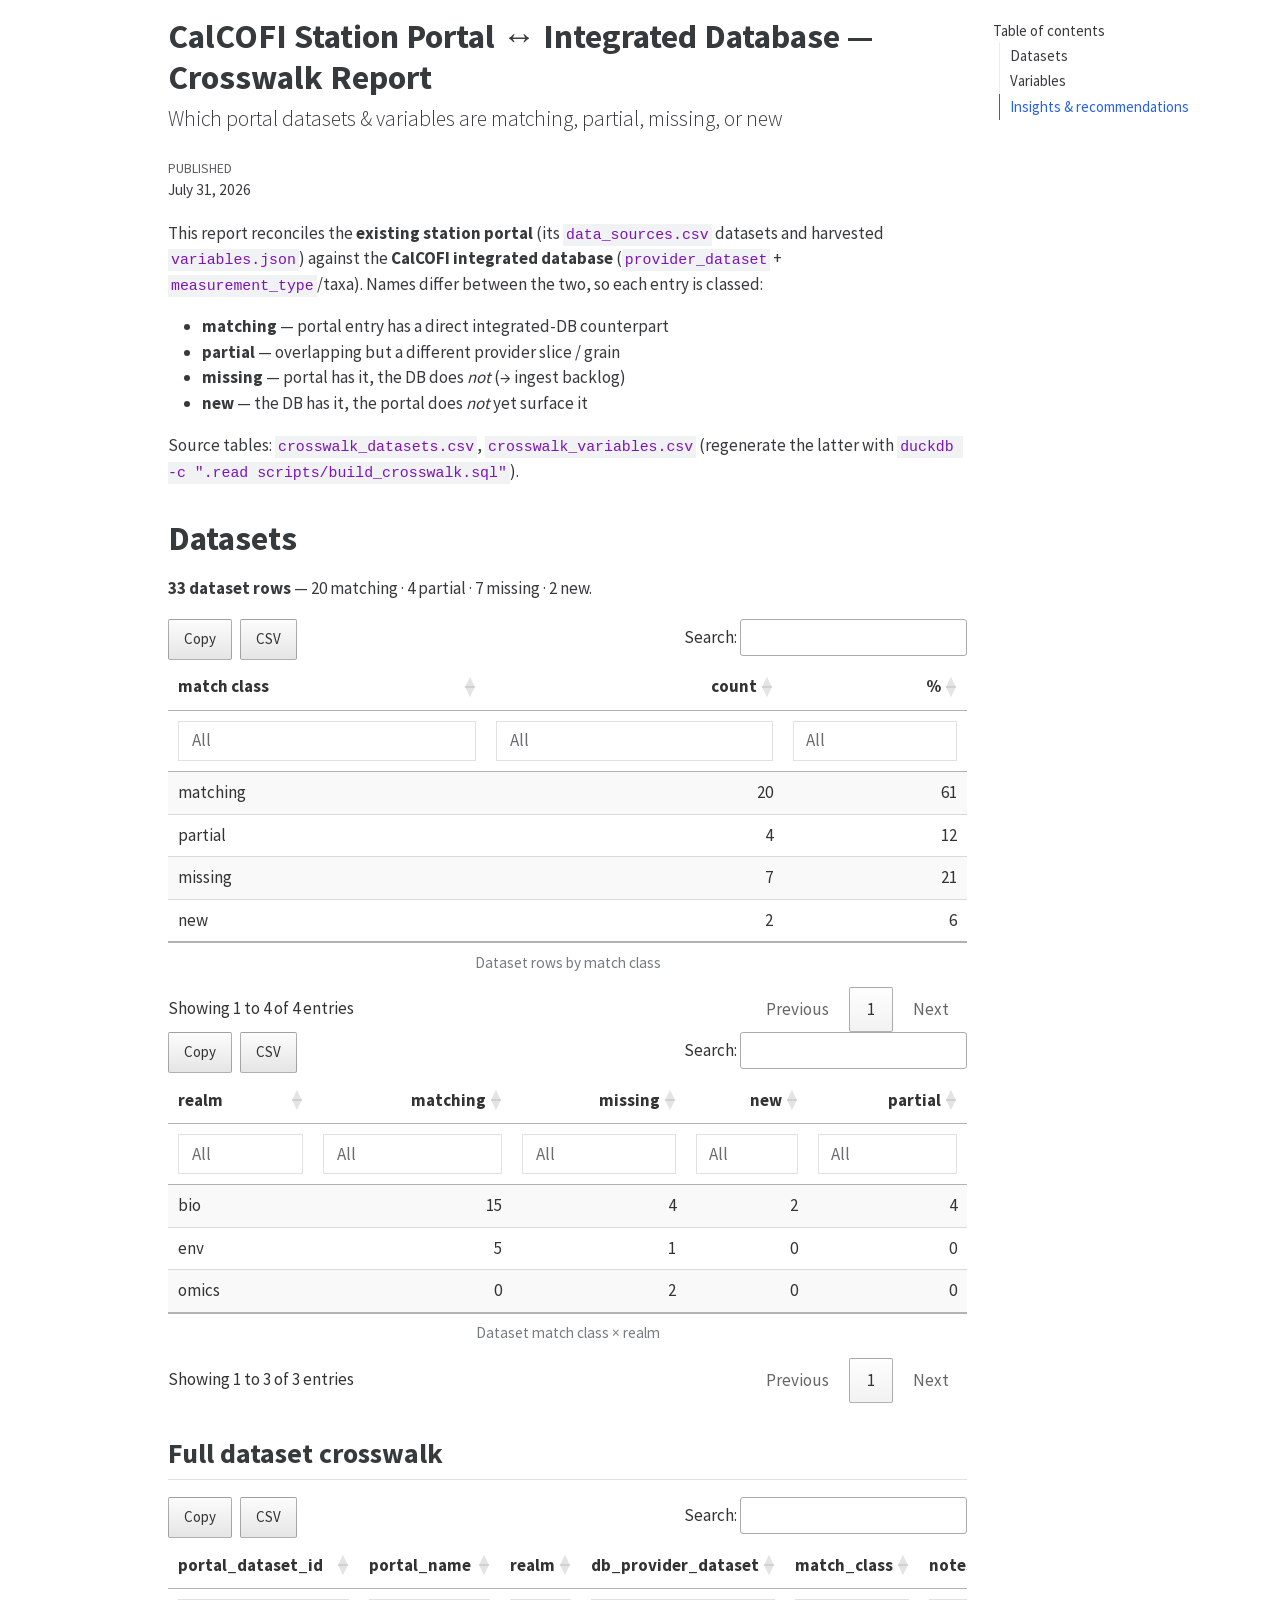
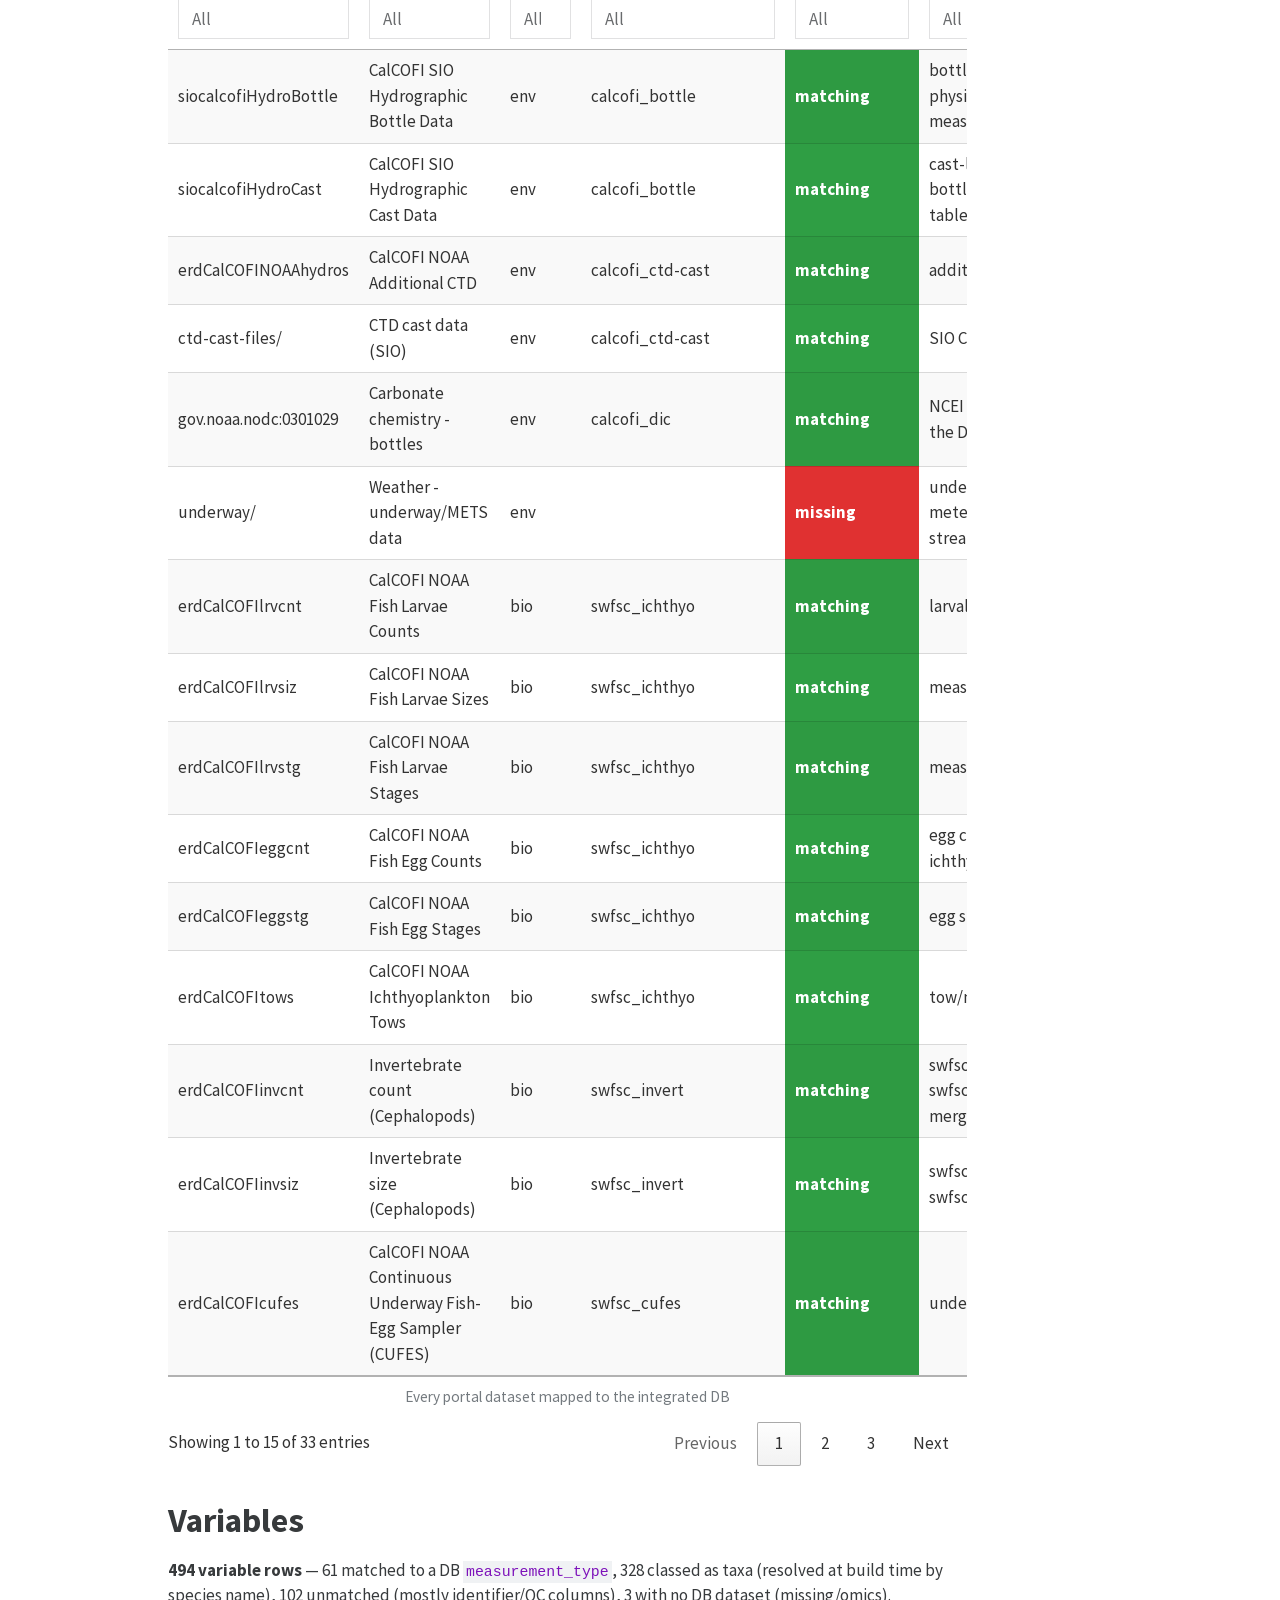
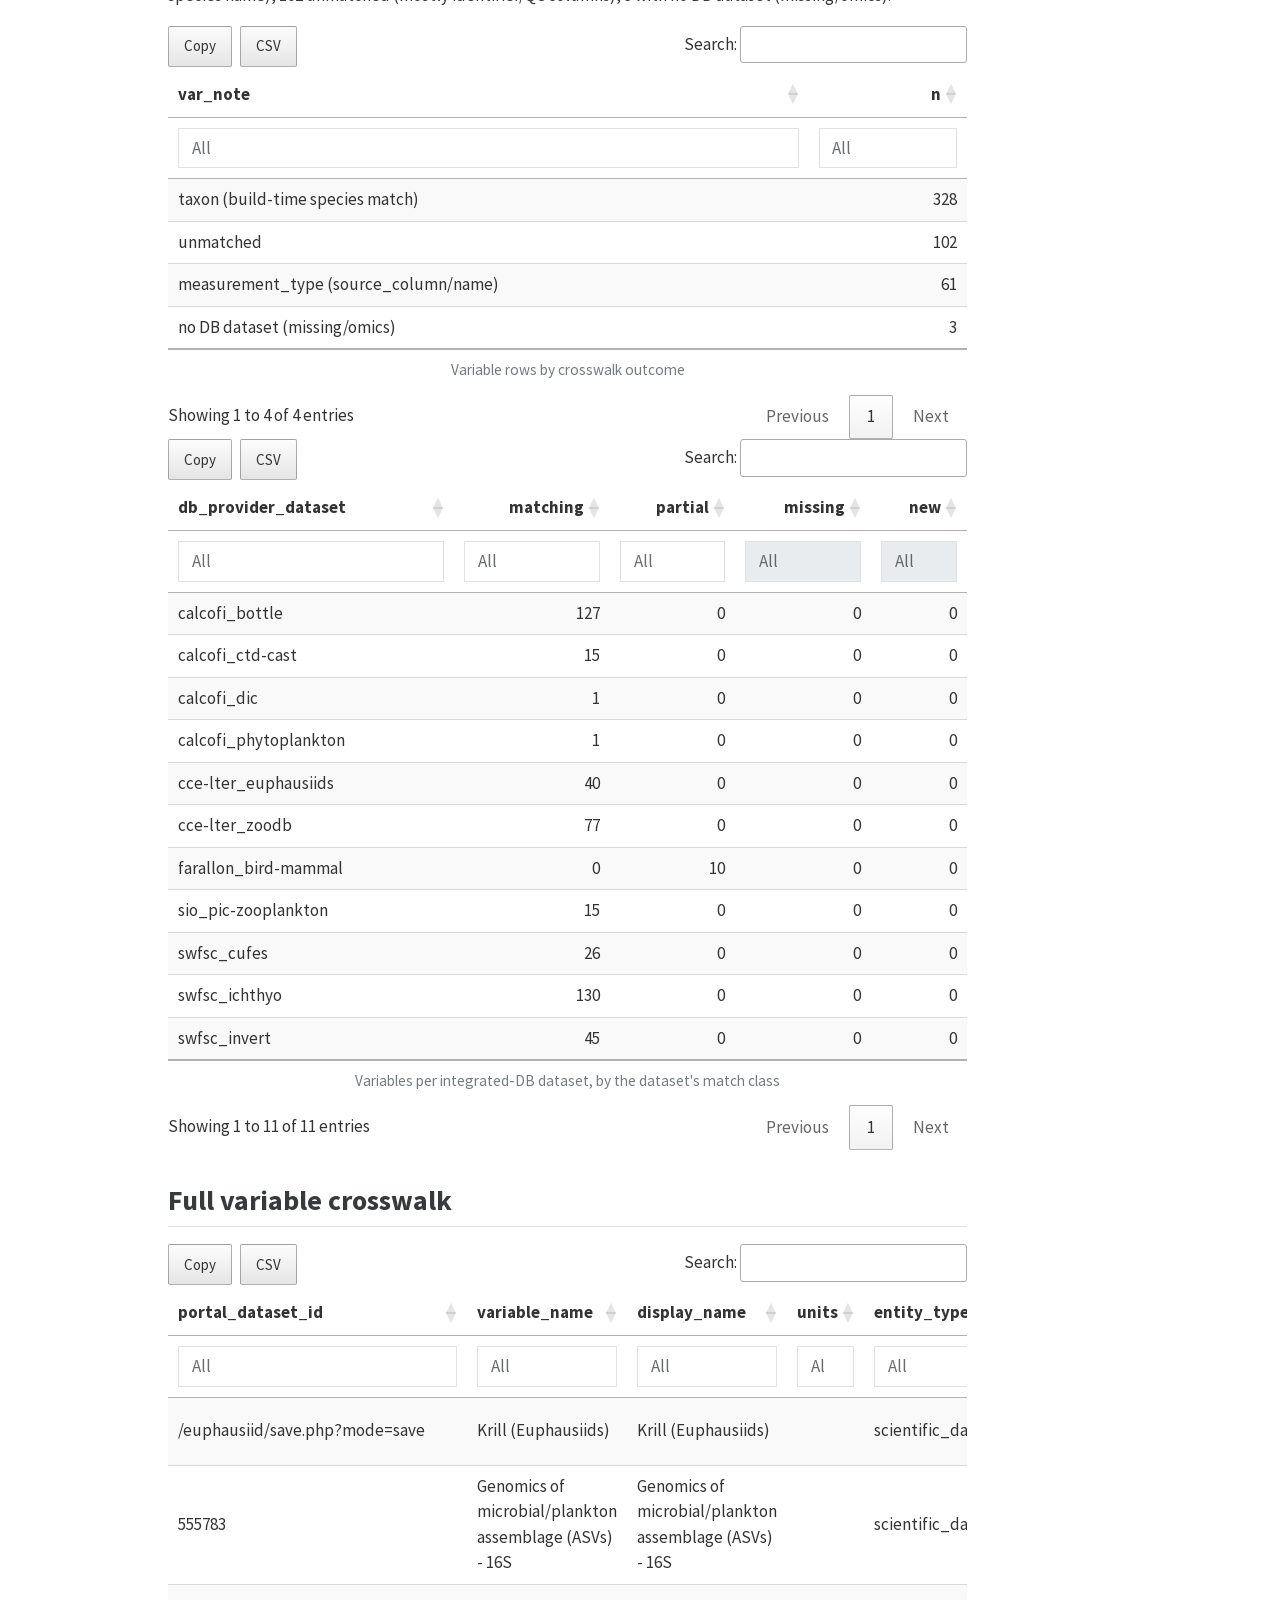
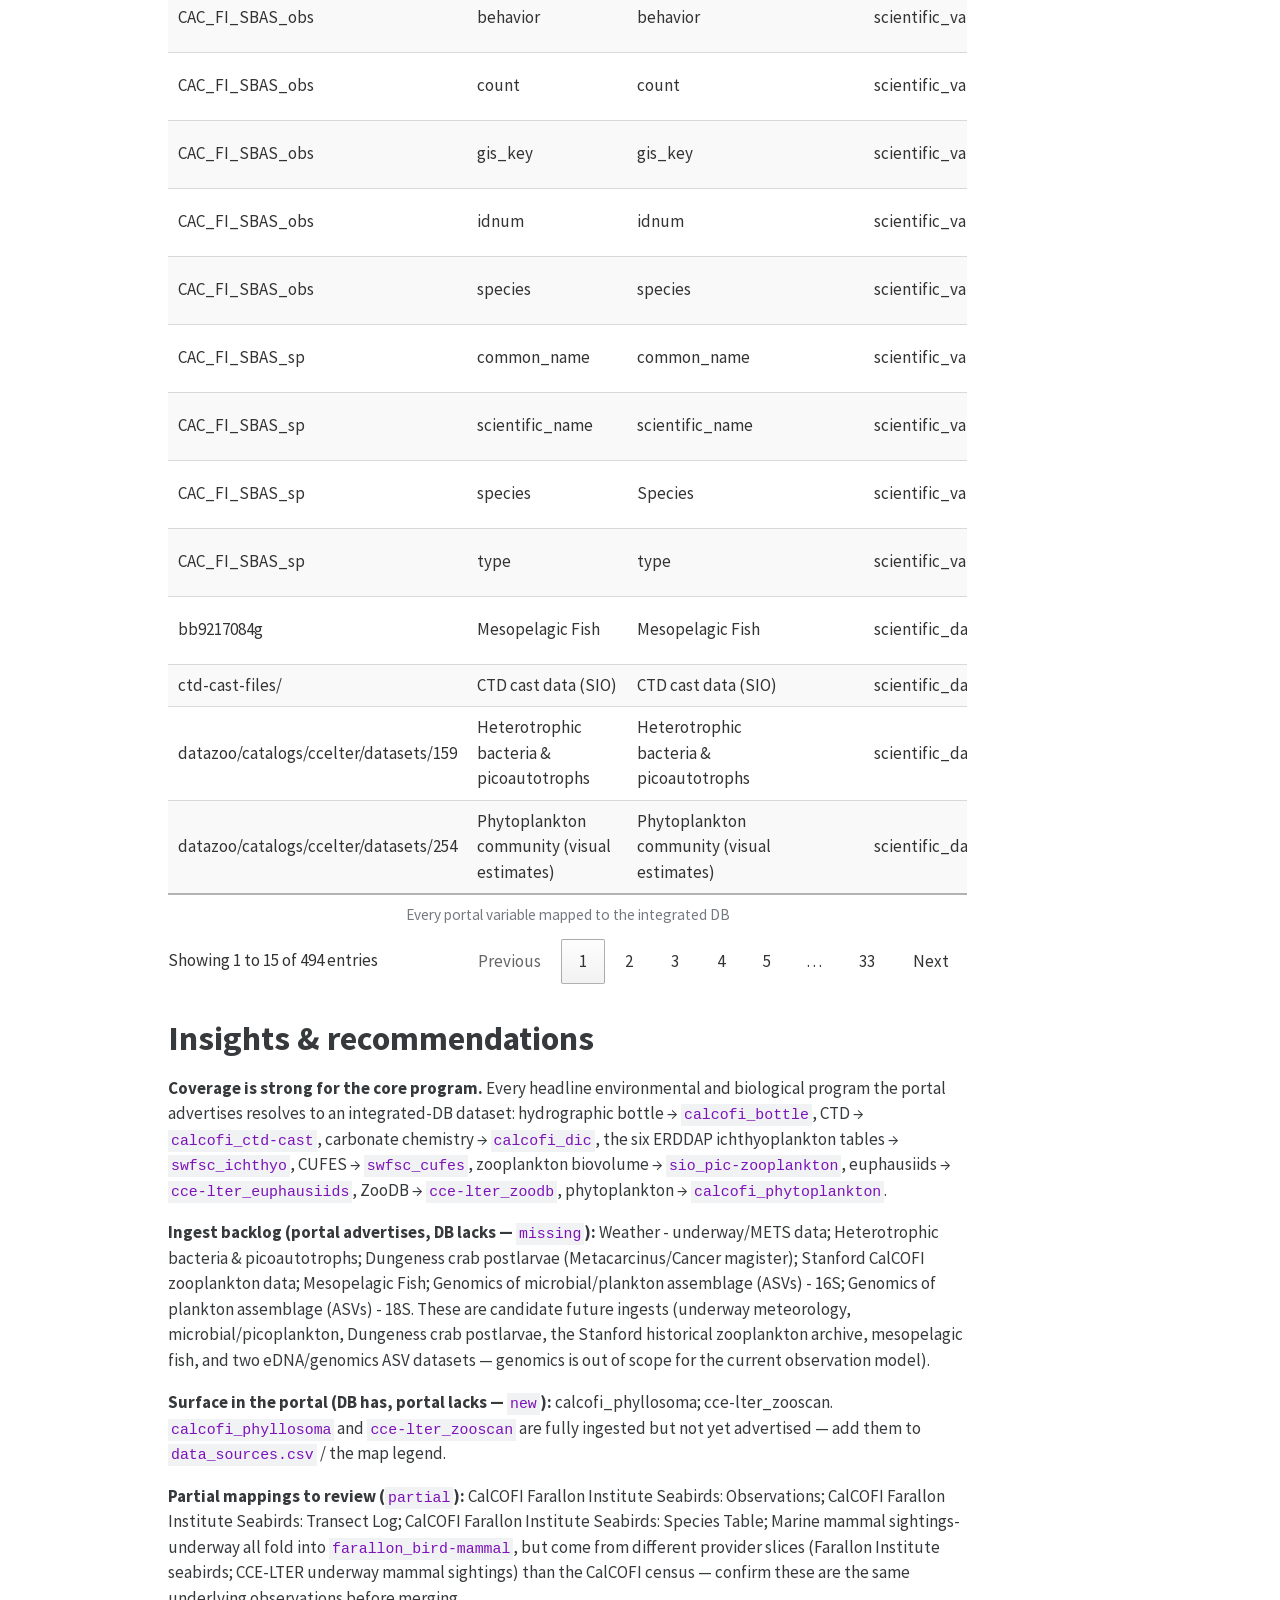
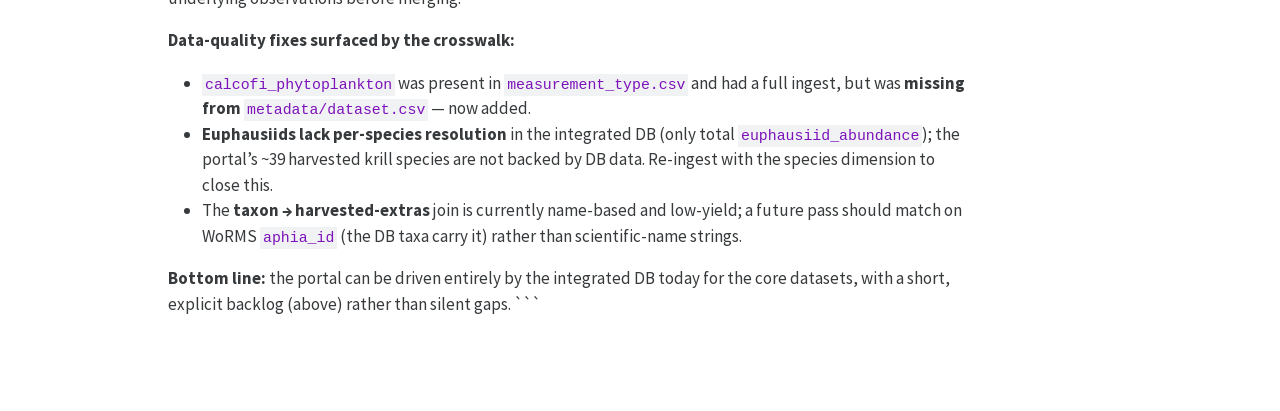
